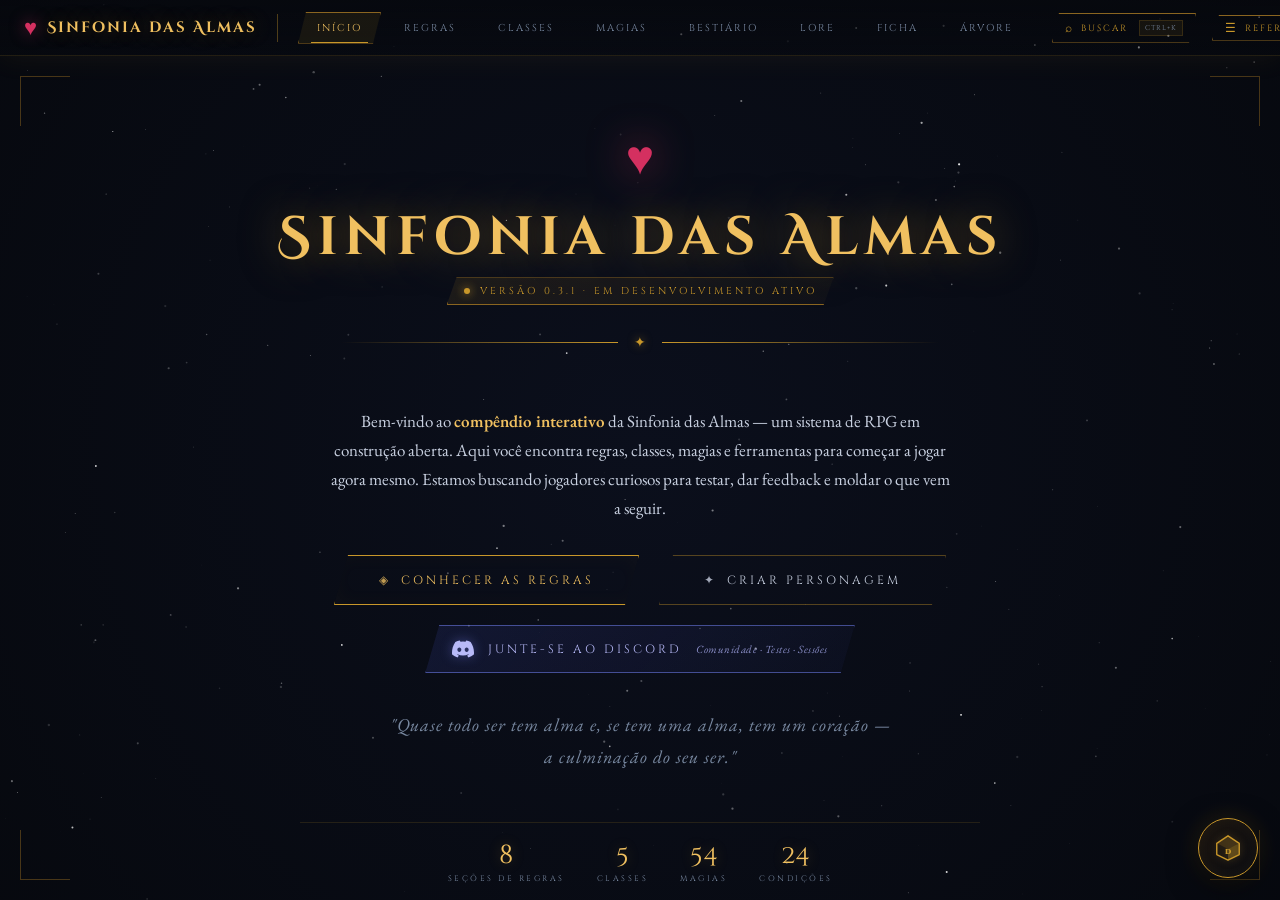
==== index.html @ 62446cbf "Update index.html" ====
<!DOCTYPE html>
<html>
<head>
  <meta charset="utf-8">
  <title>Sinfonia das Almas</title>
  <style>
    * { margin: 0; padding: 0; box-sizing: border-box; }
    body { background: #faf9f5; display: flex; align-items: center; justify-content: center; min-height: 100vh; font-family: -apple-system, BlinkMacSystemFont, sans-serif; }
    #__bundler_loading { position: fixed; bottom: 20px; right: 20px; font: 13px/1.4 -apple-system, BlinkMacSystemFont, sans-serif; color: #666; background: #fff; padding: 8px 14px; border-radius: 8px; box-shadow: 0 1px 4px rgba(0,0,0,0.12); z-index: 10000; }
    #__bundler_thumbnail { position: fixed; inset: 0; width: 100%; height: 100%; display: flex; align-items: center; justify-content: center; background: #faf9f5; z-index: 9999; }
    #__bundler_thumbnail svg { width: 100%; height: 100%; object-fit: contain; }
    #__bundler_placeholder { color: #999; font-size: 14px; }
  </style>
  <noscript>
    <style>#__bundler_loading { display: none; }</style>
    <div style="position:fixed;bottom:12px;left:12px;font:13px/1.4 -apple-system,BlinkMacSystemFont,sans-serif;color:#999;background:rgba(255,255,255,0.9);padding:6px 12px;border-radius:6px;box-shadow:0 1px 4px rgba(0,0,0,0.08);z-index:10000;">
      This page requires JavaScript to display.
    </div>
  </noscript>
</head>
<body>
  <div id="__bundler_thumbnail">
  <svg viewBox="0 0 200 200" xmlns="http://www.w3.org/2000/svg">
    <rect width="200" height="200" fill="#06080d"></rect>
    <circle cx="100" cy="100" r="60" fill="none" stroke="#c8972a" stroke-width="2" opacity="0.4"></circle>
    <text x="100" y="118" text-anchor="middle" font-family="Georgia, serif" font-size="64" fill="#d43060">♥</text>
  </svg>
</div>
  <div id="__bundler_loading">Unpacking...</div>

  <script>
    
document.addEventListener('DOMContentLoaded', async function() {
  const loading = document.getElementById('__bundler_loading');
  function setStatus(msg) { if (loading) loading.textContent = msg; }

  // Error sink persists across replaceWith since it's on window, not the DOM.
  window.addEventListener('error', function(e) {
    var p = document.body || document.documentElement;
    var d = document.getElementById('__bundler_err') || p.appendChild(document.createElement('div'));
    d.id = '__bundler_err';
    d.style.cssText = 'position:fixed;bottom:12px;left:12px;right:12px;font:12px/1.4 ui-monospace,monospace;background:#2a1215;color:#ff8a80;padding:10px 14px;border-radius:8px;border:1px solid #5c2b2e;z-index:99999;white-space:pre-wrap;max-height:40vh;overflow:auto';
    d.textContent = (d.textContent ? d.textContent + String.fromCharCode(10) : '') +
      '[bundle] ' + (e.message || e.type) +
      (e.filename ? ' (' + e.filename.slice(0, 60) + ':' + e.lineno + ')' : '');
  }, true);

  try {
    const manifestEl = document.querySelector('script[type="__bundler/manifest"]');
    const templateEl = document.querySelector('script[type="__bundler/template"]');
    if (!manifestEl || !templateEl) {
      setStatus('Error: missing bundle data');
      console.error('[bundler] Missing script tags — manifestEl:', !!manifestEl, 'templateEl:', !!templateEl);
      return;
    }

    const manifest = JSON.parse(manifestEl.textContent);
    let template = JSON.parse(templateEl.textContent);

    const uuids = Object.keys(manifest);
    setStatus('Unpacking ' + uuids.length + ' assets...');

    const blobUrls = {};
    await Promise.all(uuids.map(async (uuid) => {
      const entry = manifest[uuid];
      try {
        const binaryStr = atob(entry.data);
        const bytes = new Uint8Array(binaryStr.length);
        for (let i = 0; i < binaryStr.length; i++) bytes[i] = binaryStr.charCodeAt(i);

        let finalBytes = bytes;
        if (entry.compressed) {
          if (typeof DecompressionStream !== 'undefined') {
            const ds = new DecompressionStream('gzip');
            const writer = ds.writable.getWriter();
            const reader = ds.readable.getReader();
            writer.write(bytes);
            writer.close();
            const chunks = [];
            let totalLen = 0;
            while (true) {
              const { done, value } = await reader.read();
              if (done) break;
              chunks.push(value);
              totalLen += value.length;
            }
            finalBytes = new Uint8Array(totalLen);
            let offset = 0;
            for (const chunk of chunks) { finalBytes.set(chunk, offset); offset += chunk.length; }
          } else {
            console.warn('DecompressionStream not available, asset ' + uuid + ' may not render');
          }
        }

        blobUrls[uuid] = URL.createObjectURL(new Blob([finalBytes], { type: entry.mime }));
      } catch (err) {
        console.error('Failed to decode asset ' + uuid + ':', err);
        blobUrls[uuid] = URL.createObjectURL(new Blob([], { type: entry.mime }));
      }
    }));

    const extResEl = document.querySelector('script[type="__bundler/ext_resources"]');
    const extResources = extResEl ? JSON.parse(extResEl.textContent) : [];
    const resourceMap = {};
    for (const entry of extResources) {
      if (blobUrls[entry.uuid]) resourceMap[entry.id] = blobUrls[entry.uuid];
    }

    setStatus('Rendering...');
    for (const uuid of uuids) template = template.split(uuid).join(blobUrls[uuid]);

    // Strip integrity + crossorigin — blob URLs from a file:// document inherit
    // a null origin, so crossorigin forces a CORS fetch that SRI then rejects.
    // The manifest bytes are ours; SRI protects against CDN compromise, not this.
    template = template.replace(/\s+integrity="[^"]*"/gi, '').replace(/\s+crossorigin="[^"]*"/gi, '');

    const resourceScript = '<script>window.__resources = ' +
      JSON.stringify(resourceMap).split('</' + 'script>').join('<\\/' + 'script>') +
      ';</' + 'script>';
    // Inject after <head> so the DOCTYPE stays first; prepending the script
    // would push the parser into quirks mode. DOMParser always emits a <head>
    // (synthesizing one if the source HTML omitted it) but may carry
    // attributes through, so match the full opening tag. slice() rather than
    // replace() keeps us clear of $-pattern substitution in resourceScript.
    const headOpen = template.match(/<head[^>]*>/i);
    if (headOpen) {
      const i = headOpen.index + headOpen[0].length;
      template = template.slice(0, i) + resourceScript + template.slice(i);
    }

    // Parse the template and swap the root element. Scripts inserted via
    // DOMParser/replaceWith are inert per spec — re-create each with
    // createElement so they execute, awaiting onload for src scripts to
    // preserve ordering (React before ReactDOM before Babel before text/babel).
    const doc = new DOMParser().parseFromString(template, 'text/html');
    document.documentElement.replaceWith(doc.documentElement);
    const dead = Array.from(document.scripts);
    for (const old of dead) {
      const s = document.createElement('script');
      for (const a of old.attributes) s.setAttribute(a.name, a.value);
      s.textContent = old.textContent;
      // text/babel scripts with a src: fetch and inline. transformScriptTags
      // does XHR against the src, but blob:null/ from a file:// origin is
      // silently dropped. Inlining makes it a plain inline babel script,
      // which transformScriptTags handles unconditionally.
      if ((s.type === 'text/babel' || s.type === 'text/jsx') && s.src) {
        const r = await fetch(s.src);
        s.textContent = await r.text();
        s.removeAttribute('src');
      }
      const p = s.src ? new Promise(function(r) { s.onload = s.onerror = r; }) : null;
      old.replaceWith(s);
      if (p) await p;
    }
    // Babel standalone auto-transforms type=text/babel on DOMContentLoaded,
    // which fired before we swapped the document. Trigger manually if present.
    if (window.Babel && typeof window.Babel.transformScriptTags === 'function') {
      window.Babel.transformScriptTags();
    }
  } catch (err) {
    setStatus('Error unpacking: ' + err.message);
    console.error('Bundle unpack error:', err);
  }
});

  </script>

  <script type="__bundler/manifest">
{"641ad059-ca60-45bd-91e9-2a83baae71eb":{"mime":"application/javascript","compressed":true,"data":"H4sIAAAAAAAACs1a3W8bxxF/118xvaARBYkiKVmq45AEaJJyBFgfkIw8Z3g3JDe+2z3v7tFSigAtihbtW9EPuHmrERhGCvipDQLk0fef6C8pdu+OOpLHI+UqSAFBEpczv9n52Jnd2a3V4Obvf/7/+dmo1QAuj0+Pzk6PO9DrXELn6UnnEm5+8zfootTxtwI8ggsakoz/[base64]/tnyJDkr4Ufw2/lY0a4ZjDZgJ+k67h56ADmyD/ecxbMOJ8ODmT2/gtFeEtMoMs2GZRtuTi+NeWayNJPOcHFPK1tGSDSIt1Ayv0YXsIs571hfu83krj/fnKbLwmSI3a+P9Ut+g1lItOsUo2Ry0z896zdqgnVi3fS48kqnRloajYes8Oc6xdUbMZx56tA7r8emzHOsx1+STq8U6rN3ORY61i5KpANdhPDm+zDGeMKWZy1RQInTJCp+za1W5aLzhHcL7H8B7aH836smfvYJIS/2+GCknSEpLhvceKE8kRsossExCQcBoHPiUAwgYZ1U7uBg3Wrab2msfc+Yy5JqaNe3Zkeagvb1nrJyM1LRcxvtMEuPoiRnWB2ux9q9Ckozm5R6WMDdrVpM1/dCJ38bfk4JQSHgWSS7WdIgpjSaWqnt3WMPzslav5YLSD/llafMnJM7xbch3NL6IaMfsr76MJCYEZi/gshD9HQiQi4FECElhYdlYQD9HOUU/ERNm9mUCFLkR9+LXkokdGApXWGgWRj6mSb1sfWYw6ZTj78AgRjBBX0gTvT1SvnAxJSqBuqBM3qANFxQKpREQRqiZPxZQaUANpPDQw611lH0c/[base64]/rlbvtAcn8TtjWAGVjnSRZ9bVXvthtsubsf7dMHtswuYxpzuJeyggJ6Qljii490KeAa8sEkFKuLRKNOBFhJ60FXjQhhY0dg4gKM1YPYYjwdOk34KAVCDAjdSKZPyMpCQuoMeG8TuXZeyerTjL2O+S0Dqif9cctr++yePfSkK7avtDYnqN+iwKMtUCSdUk+AU6M/XJCCaMXj4WVy2nDnU4ND8FlABNSa6Gq5Zz6MB1y9k7dOAl8/S45Tx46MCYzJmt5Tx0YMh8v+V85D785Fd76IAI0WX6uuXUd/cPHFBaiud0+32tUJbLpGsy9VXL+cQB97rl7NcdkC1nbx6/gL9ZU5NRwfCg/ZTxMdqQeP8DhFJ8GX+nmQ+StJi34RpH4/s2bOOBtaz5k1p2f+/WsvsLqn+AaZebphsNRGaZ+LUkzJYs/oyWyYWB8X8uDhrlgfYBcTYn4H8LtL4akpxGmkQmwBPgEtfy54y0UPjXI8EhFIxr1XIa9Z39OhzUdxp75veDezdq4z6N2hWcMpPSVYjco9W2vNuReMTwEXRNmbBnpG78TrqR/1MeyRJh9rQ8up+j8ridTbtZ0+NkwAqhAM77yVjJ3qXx/kfIASR7lgMQETTqCX/53meviL9RNwB7awHsFwHsWYD9EoCCTdPCOuJCG5MnB1MJe+9/3AYukoMOSNut4CMCBBFpiZCeXREC4xtblhvvf9y9S0j12ZUAD6HjB+t2Wj5k35AXs3LPoERU0DNdpKnO3i/cznumLaqS3ip4pJ32zT9+Dz3SJAPGsaS1Oi9PVbVEszedHzbpwkKD0tc+tRxbGR8dHvwyuzkpzp9rJNW7q+gKaVT8J3SFlFF4b/oZ3Fn99u9LPxn5tNi9ud0v94OQ+Dip/A047z2yrQqIAvDMsYeuzDogiBSCgACZkFBpxK9qZQ2NXK+XpKIJSeTxW8zJYCMubAeIY9bfYIFtnKgViE9ZwFCaYtojZXoicjr37iPYbkBouyJcJPOvoOnseI29VTM9EjJ+i9mpDfOYByZxalKaTAIISZqDRXHfasEHL1Fyp32E/hilMSK3E8+vD/Di16a4bTdmo2rQ3oVLESAoCkJJ0Kgv5p0lkXCX/HQm2Yj4T9mWySRU+hPbttuGMzcKE+W3VuYqkXAvP1nGr2qKlLI9RiHB0gfWfaafdWJyOkH8HZw9vjh+0umdAYIkL/qKSRBw2jO+bQ7aN3/8y4G1eenh8pJGURLLt7k2FTRMXMxJKUqDpTlon8a/O7Mkxsk59xaJuYvXuoJ7LO3lpvfwd3bhHapLXlxXBBFffQfkCu4tbxprIT2RdQMUBbbSfk/Fi3+aqvhQms6yy1LGHqnJLnChAG3LuZy9i/G7lNGjCcEIlWl9BqRNw8i2eJS/C2ENfJog1yjLO6oBeVJwjTOTCUlqW4iHwt4YlN1KBcJ0d7/[base64]/Uy703KOEm2/ewCXjQ8GZyWTKpjJV9tjn5ps38/IWPkz//cK8hJm+phkI73oXw5C41x0z36ukb2S2Pt2YPsLJXsNAa/qC5kVE8voyuamVlc3d3JuZ5DVOwmmfgzzWfDnnR9mjkTybfZqyks1SbSYTzR4PgQgpe0F0+97HmvspU3oXPa+yaWgScfOGmCM0FW5K+3VejJ1yiRxJgZjQeqIy2jlpGzA1vJmNrc+GnjjJyqbrM/f55k4ykcR0qa3XIs4sXEJc2YJWO1VwlZUsHOOjTNWXjHvi5a4drqRjivQzFpCIdCWBXsMet7g78LBeTyyTeHzKvajBc7r2xEu+uQN0qwIbQoV2n9M1tFot2OwrF0PahI8/LvCeayoH4yrz31bm75z8Wg36V6FQBEMhQUs2GpFUG1PdDaddo8Rd6qI0r9LM2KcbX28ZoP8CMawuOmQoAAA="},"1b15c21b-8fe0-41b1-8228-b321bff8edfa":{"mime":"application/javascript","compressed":true,"data":"H4sIAAAAAAAACu097Y4cx3H/+RTlNcPdFXfnvkRZPt6ucDydKAIkj+bRCgKaEXtm+mbbnJkedffs3el0gB0gQAwESH44sWMriAUFMhRAQAIhHzDyy/cmfII8QlLdPd8zu3sU6dCwBYE301NdXV3dVV1VXd27tgbP/+5vX5//r6ytARzeuf/ewf07u/Du7iHs3r23ewjPf/RTeEACCg9p7FNBhdSQ5k1uw0MaCCJHsBcSKakcwT0SMCy4RaViF58JxrHC/3v/Kn1Fit6nYULFNkgWJSGFiIhnPj+Ox0zOgMUhiykkREgqYODy0Ifr4HGfwnWg0iMJHV45SmNPMR7DUaQGcghnVwDYEQy+JYcgqEpFDP3+zSuQvcgrAACOoElIPDpYu7YWjKB/jUTJzf6w9m3HfAtV89PUfApaPv3gjR+8MXCuvzPEBw22I5XgcTC9urGzZh8btZ4OHv/50yfXh09NDeylhtcPzTZiA+aKaX9488r5lddvdPX83L/9cPcQHuze3n/9CMxnjtBSZERoYGaQx2OpIEGJm4DPvTSisXICqvZDio+3Tu/4gz5+HwtdD0fBTjwszebezSs5Mkl1axImcMxinx87D79/d//ww8P9vUd3Du4fwiefwOMnpQozFYUwgad66Hd8NgcPpXvSMy2OjwVJEip6Uw0AsEMk82kNSHEvB6hiUdwbK6ZC2pseppFWETtrPpuXoGNSgY7JvIQL4OpZ1icnIslgIEfAhjCZWpJzNKSMJGTxs6tnDCaTCazDO9AH4ik2p33Yhn7/vAc+UWSsiAiomvREGtLx1TPpMP+80rZGLBMSl3EH4Wky600RXj+e76whSGs9DaX73wq1s0bKBU+Hzg85iwf9/vC84M9aTHJ27axp9uevzfHyeKxorHrA/EZZ0VaNqbLOzx37OUeOHLJlFnU3zypUlSqOZ5T4panUymFdYVUWzzYrDJ5t1tlbmWm2444bcu+Z6bgRyltY0MZ7RGGJL9C0jFKpofzxKYoqSqnD4piK9x/duwsTLW5a+tbW4NHBHkhP8DAEmZzmEmlHa5FKqI6r0QqmMk58FH7d8EcpFaeHNKSe4mI3DAd9JxMOU0dDO0dc7BNvNsA3nAhnuiP45hDf35/TWN1lUtGYikHfC5n3rD+CwbAAzRo38tTa+qD/7T5cN0hR9iRVjgHXhOB/qNZsUY4XMm44hlGP+OAMFE+2bVsOPzqSVD3iCYxh880RuHRG5oyLbejLiHM168N53oIZLvOO/[base64]/lZBqUuaOAvoFuRjGZEwvFwTps7qDc1YMAtZMFPjIy6iNGzhTWmNsDBjl580m0BtWsHtkTDkqVqIUVNuAVdH2cWZDsTQwZQGekXclsnWai5p/[base64]/1Ugj0cuL6A2SlB54WZe+CqGiyglxoFg/[base64]/qgAjSu21f42jIGO2k47WRE1qmW/uhuLFwpkpAtGp2GK4vwnR3SX818B6lOQzrpjcfE82istpH8kB4px7wvcpoNmhprdN0u/gDsJDXI3L6sgllGaphskDRDaY2fdCk7WwTjMswQaCC+KDdM5ZXYYUEX88MAvWyGtE04noZjl4gV5SgHzxVkF7fdsU9VnY3lyIp0MwXx/Od/Ce9SRUVUmCMtwakqdiWI96w3rZUesTAEbDgb4mPmq9n2d9b/pDc1vW8bnBpZc+zXd5o0LJ5e7tjj9WBSZ4d/BXtciDR5Cb3FVqu93bp8b7cu39tY+3qHPCIgaZQIChvrDuwRnwCZk/ji1xx8Uu4moP8qCIM0gvjiqzkNEaA68COgMGceHc+pkMRZYf4qmlxGXyqadM9ZRZMxbsZgUBClMG7R/HV4NDAXaQuEWXFVMYsragZ4B931NufcBIwblazPKnXFevPZR9Op7E0rlaOmudRCv63Sm1bnzlF1hT/KFng7l+rAcxKmtAC2SAvwJjuqqk2PfUf/JVXtfccPpt/41B5dbvSZqnYjsQlW9miktvQ6zMNmVZ951MSU8UlT5hsVX+abz+jYm7EEIf2MVU2+1HvzTXipjZpWZuovvXbLZ9kcwgr1CcS6TMRsSiTThoWYfLOJ4vI4be+c/lIIqX5dOu1S14hqdc6lboFHpm6X6K6g3bwZ56G8hItUrrHAbpfebLGjZPB0mksDu5t3uPf+wcHdD/cO7h48PIRr16Ct/LH0Zlo2ngxxv6//be/t735nk/RbNreaFFQkzOJZwQWztcseFdZ++T6Vx2Of6a2rS4xSrdKCgfIWDxMi6hwkD6NtXCxms8ZQZrK3Kot1zTKDvVfAXmNtd4Vt20WgXGW579otAkfLQwUWpluPLZumtn5ObY6htDy+DG769Iikoaox0CSJnFc2Qop4xzMW++XMAC3NMIH+nIjBeBzw0B/2i72+93bv3H+En0XgksHm+vpo48bG6M3N0bqzecMA4m4QYtW7Mf2QxTPSz/ZV8vi2nAcwZ/T4Fj+Z9NZhHTeM3l7vTXcCwLjBMzrpXT3TjZ33bMlYG76T3rpzIx+uq2ePHcfZFYKcDt4aPjG79R+O2HAyRS8qpnCygZjYGxtb1zfOe3C6Memt9+Bks1q6Oem9vd5bm5o6p9U6J6bOabXOSVanMS47a4Hdl/WY8DCKezLpbbzZA+900ntzvQdi0tvqARr2iFFz/Ly3ZuqUe3Sj3iNBPQUnWGnjzetICdI+6W1t9sAyZ2OrBzOKjuWkt/FWoxHgCfGYOkUubt3olXidU9HSHTkPzBQ7bwyvl7r8D3V0s9HAoT01f2wntr5bjAI+X34UlnOeyiMq/ihZRqJKkrV5YyG/Nxfxuxtrp7wulg4e0z/UEUp4eBrwGBLOYiVRPEZvrsNbN0Ybb+O/[base64]/CcZvrI0QCLpreMZEwIy4LmU98KjH3mIcz5mOCNTZCwogAnfMwZZitTCCNCOzQaHpIgzTG0J8mbmeNRlOnFOiu9L/BXtzJlmPBjyvZgbbfRo95bRmXO26qVJEgmOMaJywMl6de2mroM2ECYeFMed1+VCWW4amkSBP0qmmCWKA3ASu+vyF41Ty+VbjQZGZCYrq495g76SXjS3S82cqMYpZTt4+qgTRHxi4Lqgxq+jat6McY/ml6Yjrh0st2WOv5lg3JGSsS4EpmSLAvzU2YZr12L7e+d9OIFZuChbyTiqiWIEANVFpPtFZovc5dJZibKi5hb0bm1Eb+q6CV4KvnYJpBHt1aNgqLW3/AY2zap/AB88kqjSfzl93yfkxFwFZrnL6kxm06jVytUcEQtrPpxVNFa2HFqMzWlYsfizkXqPjh/[base64]/5Fk5jN8CkcknViQg/FsTi27ALW9XG6jK4iLss46gsfc1xMmJthTo7gqZfnew4R93BbaWiptxseoPG07ZVevWs2kbbpl41rUcJ0kielk5WsmTIC7WJtnFCvHo+lCzFlCsTuDso26Xt6l5o15xfmVsrdyVj6opdqU2M184JRTf53u7tO/YcHsDgtmDRxdeCce3hHLFQCS6Hrx/leOoi0udY32OhogId2zPAAwjb0Cf6jIcJcuSvZqsrf/0IVQGc39SYeEJj6h8mNETlHqchnvapibE5NXt5B91QudQ/l9h4yT0/fLB/927ZO19bA4+HuOrZrsjMOS1w2PIJYFwrpsdwSNXAYC7EXzoGbjh84kgu1GC4qvdvurLQ+bcgq/v++YR7AYe/2a7H0+wUXaVk2qbqu8k/MnOqk378Og4ET2tZMtronT5iCd9ZM88dZiZaQNp9N361wTjp4fytOzhVjx0rWufU1p2TcNLTRxoecR/t7LrH3IGlUl14JCa96a7++2I4cHwQxyEJBOkgpHUr/4V4vHfxlfDS8AX5bFTDN+I0fzEubfSmG7/9zQtV3exNN1+w6lZvutVe9eWNyD4GvkjbeEhtq9dSDkyhEdVqUa1nPNFKWLuK5YkOxAbbcKoZoLq/ZvVhyfKpYbt6Js91ctF5jqLjlASeKEXqLs0qCKpRupxft1LpEdHGLxYnqdJr2aSnAzpFPhQR3mysv1vOoW4fm/[base64]/par4rLtVCAxdMNEN5+53qYwA8QvHf15VVGDion62JDzBCaV+MCchBl4mvhEUW2H3hbMHzSiAG2jMuh/u6JA+8M29s9IHNAq/yvEWaOwPBBaSRoKWglbRFBJL7XSo3XYInI+alDiKH6XH1OxRyQdDB0lWJQxqJM8M7fvaXHX8+pKJo41ip028WvnpJ3IGp1uUreWy1qzxjN6ivfWVHurgwDOM3pq9rn3tVLsY25gSePoiYVHwAmL5aCPbkp/OCw1XelpCxfK0YjG55Ins9j7yKBQ5S/XvDq/r3S5gbbAF1UrW+oljY14Wu5KMUJEkRDr2ZgSs8IXzK1OJ1xN4VvIaXT/kM2lsiZofj/QEQmllYEmUruNXkF7qASLg0H2cdjSQPZllSasVNYoL5W2ga+G+qNhTQ/PyClMwCZow3XoA4YypY535a8DiTtC0kyNzFaC/nBYFc+K0p6RU4fFXpj6VDaIaCP2vBwNU8JoITvLEaOeKvlNA/iiE5/38js4nl49y+aJE9I4ULNzaBRpydvA7T5Nk97ss976+dPy2mgMOffUhhRK8sDTRLvbGyPYHMHWkyIZdWCJs0EIb2RGAeNG2/kcrkzdfD4hWd5Q93iYQQQIEdi4kyV/[base64]/r3kOFZ9mlapmiD7koLyKVrPdPPoGz89KqABNb4XGmtp5U0t4LUFTIexjan2RKWy+ZJuDQ1319By9SK08cb6wBNQzNgxJ20pg62x11dDCEZsGQrEpBjisYPTKKUmtGJLo/rN7xpm9gqxTGzhtX16QplSHz6GB9BBsb60PUrM9/9EX5HroucTUZ7NqtxwHS/qseqqKdnrl7Dm/3uNkfljMVbPzz6pl33i7x3ljxsmdfZ45BYM7imOfGBU9Xz7Kxas3NqDWXbSvJlrPfNdCIKrKANPxsj848/5t/05sNHpGqQd+ien/997qeQDv5UhV/8ZlpkDcaXNQjPYvy8y/40ti/sStt/[base64]/zAVlaPYjRpzYvlQ1keLuLus9d3Qw0jZ0vYqeuybNPjuyl30U0FQYbyMVvdSqVZgKm9lave4Vw66NTfyO3Vu9Gp07tMFCsQqg8vEIOqRAx2SMkGDqkYvBxBK6vzFQqs2slpvPAubZe3XlbnZZa2kS2R6KK5ktAzOYGMb+nf6I9jEv/iwpR/u4DWBj2Otk+PXd4f91v7hozsXP35458Dssg9KcXq4DnfieZ71/BrutNev/sNLo4lg/PI74W5WddGFuCtsQ+d4XnIaenEf9ktMPpfgCUZUKoiEj1Kqc8UVQR9QUYjS2Od6aSRhkEZEgqRiTqNR/u7TORekVJBQoWjs0QgI8BQdSNz2ibUfWU8eb+EK8g6zaQPawZECIEvUfv7zXzXX4ukB7BF18VnIAw6EYSK7j/s41fTinQQZoHkmdS5NSJXuVMGUEdx/sCcB94MUCXjMpNIbewqvwqAR+JjiMOfhnOFs4g7sY2a+JCGBI84AMyDEHB1rnVxPXMGCi8/God4flCzSPOdwj0olaE6CwNR8CSTmygqeU8lTbjDEI4oGXDBazWprg6utaK43xuuwetP/+adP/yJbquqpsG7mDOEUbMuVdT1zXH4/AlfQPHm5I0v2ElQ9/8VPlxL1fhqRmLM8dfZ3QxjOuiWE3eNCcTn+gM3575S0T79YStoeqkWB2eavgDAQlOB1Kh3k/eNPlpJXXnO6CXyXyYTrO2iYBOISdsJfHhN/9ldLqdx1qRBLqVyBjStudGuamWaNTpnszIitJReWuQm7HpXS8KxORb5G6DbsCrFXWR4ERZb7Wr2bWDRqy61SnBR8DoolvOJ+4Eb/feppC8pjxF4whAFIImUaUf3oa8UqL/[base64]/dYfWNqhM9CLpewB++cDvXREI9ENYJYmErMSVxA0UojrU8tLRxmJktO8PROjMdfFJuT3PM1N0DeoxLlF5Ny9WzzuYABmswcSHLxtRzmd0UuZV61xVskNnZVrcEHH8Dzn/wzrKNeOWIRagWtjV60nYzftWb2UF/5XMKcCpcwCQNJIwiIRBMtl6nuJlcaBcx6YXHQm+Kt5Vqw0chSF19JxbzCLjXiTCPj0Yg003+XOoJU0ngRGifjOZu/BKVX2EIVpaftH23+vBq1V+BvUXyl5eZ3p/feQy9BRiRA8fQWivi+uvhSUD4CogSZUykJcFeqi8+wBxJCOqfyJWmcBxe/UYItVsgPUiWoxCuH6Ejf6k/wNj88WfxyaNiXH6U0vPhSLWOLNktTQeDiaykpQYtDx5UWUfJHbfeHre1aX7sPQL12MSyMwt09eLhv42+1br/+Qbe7XNDLx9tCLuilfnvqsR7MM9DLzjb0n//sJ/0RaCdnG/p7XEY85JgpM8KwjLcN/[base64]/b+Bs3Ic1Wej79okTPAbxLJcYy9VTQaEr8Ai5YgME/DnpxwkSai88C5vERUpQIFlGGoU+PC8GjhKFWtTd7oGOcecWSguIi5ilE1GcYo6zM0nYy/6tE5l2cUUiG3vSrzHuKWzLcDFDEQ5/g6BGgGIVUKQlNWFfCbUFiHPbvpdS3M/J2inENCfdKUxK7RTxEmM2Ajkn36X+U6HuPeHYCX4MD4dO4JBC3UxbqFr00VDjCHpHa13cF3lMCkjJlJ5jPZJJiVBrFUCoW80I+22d+WTHcpTFCX4N7THFZYZKgIcmYhCHfWIuiTKVMhQ5rU/1JXnzmMi5B0YhGIGhCFRM4w+f8YyCh0iN1BWDle2pQ9S3cHdAAtRs5Wr/nNvinv2lEwTemqJh31mYbC5Dg6pvWwsZlSz9JQ0nHPteH1Oq3S+9XV6r2hbgcWdJN2h9UKuE5sFsNPoFDFh/xmJlw0G5oNh1MmF3wkKCLLiiaXD5GjVDCrDDhfMYwkpeG+UXUCKRSH6VOjyOPuHTgQG9TBGjhzuzg45TAIJ3d+EhjhldXZ1sHNtwvKdIoqM8CPf3hAx4qivNAB/iMivF4PKMeFXjQ265HI0hwWcCJl+pfONXitExAnRI3V9g50ZxdfAgxnPljc3FKfXzKA45Qgc4cyuPIl8G2hMJsOc/vViLJxVdKuzyJoHMm85B0F4ZmzuSSXx1sQ7DA5w1bf4yxadrOtqo/E7hV+56YpAMqvZZLZqrt5Ubxrp1dYpml233NUPbW/OUt3Xn74145ot73UqKXIVzLqEAVZ++EGunliUYmTBtGZGTfajJXlzjEkyIuB+4RCbwEzqXHQgIUEvwh3DmmEYmRfhXApORm8TNyTVwtvYFei7Q1oa++wkM0Lo9GEJEU/aGY4iaj0+uYy3mX9U/y9KYPxMXXek/wt//Zomnq6XGlXyL7vfEj7ty/8+j1owwp2j9JuNR2JAQhdwneZoYHcPDonU9pon9CElis+BWb/fbhh3lu361Te7wtcz1KyX54hIY8oyBTQeGY9gXF31tUM5ptUSjiwoALIC7+wtr/OZcuHY4QwCQP4o8EUvWIRZSnalBPPNbtjOAGJrOf37yS0cZiliX0469byzJpWX5I+bd5b+Yl+V16RVF2eL8oKeUxFIXGz9Jk/C9DqTof/nsAAA=="},"c5b88925-a863-4ff4-b1dc-68b94b256bc4":{"mime":"application/javascript","compressed":true,"data":"H4sIAAAAAAAACs06227cyJXv+oozncAk4xa7PZPJJpJbA1mj7AiW7cG0s3lQhHE1Wd1dUTWLriqq1VAa8FOSpyCLdRIgyGIfFki+YBEgjzN/oi/YT1icqiJZJJsaexIgKxgwWXXOqXOrc2OPRnD3u9/+//m3NxoBTM+e//[base64]/svp6cnLsxfPp/CLX8DFZRTPhTwlyRLJwOTInWyOcYSBaUX53K2z9CbOC7UMS0CAhOgDCL6gC0lUMKyWWSKyAyQSL/gmX+J5wd0ffu1BGF4tiHmsd1QxO4BgSr/+y9f/LSAlCjrkM3J9ALegCUJKtwuayAVFdmTB6X6AOqFJzFLY1phXdLMWMlXeyW5vGx164pfKBJYpllIIVyxjsKQkZdlCRQ4Sacy4SK5UpcqZr0gANodwFutNTmEymUBQEg4iD2inZu/Rbq3h4Ku/ttadXmexpje6uWUUu0Phf59Gm1q158JDCKAE95XcVDTAtnoajdDlU2bcuVd9Ncj+QrK0pcVZzDRd1bZImra4R9Glqk+QvnG8llorhd/95+87W07nSZyRFW1vGq0ncUpV0t56F6UbiRNBVdBWuq92e3Sl9t3HkSShmUbgRHAhG7u+Ue4xkUqWQvB++7j9dzGOem/jnKpEcAIphWdkwUivhf705z4LqX4LqW+20ApPRQtZKUty99lFNe1iD3lPxZdr+H8rC5ycH0+np1N4AMdPzs7PXp6dTncF/xKsFfUT3rBBb3Q/4UQp2onuCVd+dP/j2250R5Cmxu1t4CrWZMFZRntiemKORF2bJ4vSF8nLU2r3r+k31poWrq4DV40LUdsAd8iMcaYZrR2XtCL8Lqc1imvw9dVf4TNDKyUpbfhn6bZ/+FVj2amQdFzWuquWLH8ieBoSI1YUK84SGo6H8KNxhCfevWleg/fVr69h0tQv6dyVPl362mwkWHqjJVEQrkgmZpKoIVzTjGZCDUHL4nVB1RBSpnIiRZVtMdjgAQbXDy62VlpIUeQKJlDBxFV59MmuxQO4uK0y/YEHYfMjmHjlr5sF2F7Wd9SeWbnGoh3TwoVDal09pt83+rWdCe0QLuKSfTygJUDUFx8bdVjD2Zi+J0BWHsf0O7rct3O7pus5lirfc4f35raOA8L9QbZ2z74gO/389Px8Z1x1O+1i2jetdU2VwKTGOvnsxYvzL09enL/4wiDfbqMLFdukcmmC6XeSH/7oXz4kQclbX2gOlZd7U3bNMhLAJxCY/AhTspAkJQEclCvHMiEZCSLfiVScMJlwo+Gv/taJ8sHdn/62o2zfFdZLGVrUhcJ6MDQhGW+it4cr8c8Fy8JgCEGEjAZRT0qos29O+c7ke0/a9Rir83D1WvLmDGkZAp+T0r2q5N1JypLqQmZoKdzY7vntXX11VBm2HHhoDg2CKJY05ySh4ehn3/vZ90aLYWsxM0sQRBX10QimiZAsWxyAkXZFdLKEI7RF9VyqxC40eEqEpCEGpyG8LrnCCPvB66jkbnzotaKvz8UaJvA61uJcrKk8IYqGkQ9hfMNCIV0bhfrBVTGzwIYLjGSlLnpRrtY+RiVcPxoKVLM1mRgpKvkejcfjLlysNJFa/ZTpZWjAK/iPx2P0lo/HsA/PiF7GK5bVaJxmC70cwsfjaMfpMcsSXqRUtWh+5LNgVdIH+sgHNaroJ3roe9nYdxoX1T598cyOHerAZnUsrqnkZAMTSEVSrGim40RSoukpp/gWYqCxfuhAMYJj7W9mHvtuMWgAZBmVn718dg4TeGU4e5yya5sEJgOFaDOSXKVS5IOjx6OUXR/thlqJlPDBkbuEnW2W5YXel2JdgQA8VjnJmlCJyAZH//tfb3/zeISbHqwhABhTJwNsZAdd8gNgafPd3NGl4CmVk4EZX0mw3ZzLc1jM2PA1tE3u13/5+n+ounvz5wGQQotErHJONZ0MxHxul+YiKdR9QlzN0sHR6fSkKYKnux3qkVQVXCtPgnLl6H7EuRCayrZSjx5fzdKju1/+++MRPri3/7BvGLzpgsiOimvM00xT6aDJTLJ7YVXiIOc0WfaQbfCsWT44OtaEL8UBGBo4S7REHpr3p47vPg1Wj6/Ql6vbMBPpJiZ5TrP0ZMl4Gjovt5nAXqLSm2FS3YHXBZWbKeU00UKGQdzwenuf3MzP+GAv4ndq1/OxnCVP+TdhOsDAssupdlNKO2a0K0khJc30Fxa0saUMOZqemcnk+LCR6CSdS6qWzUlmSd4fcnZzpMhp9jnhVGsaNtKRQXfBNWqdYKNcKa6x/jlTOiZpGgZIMSgjMaorvia8oBiqXGHVkcXGzCyl0okeLqj+lM5JwUtlhGVwV1S/ZCsqCh2GEZZ89gxzccPIpAErpSdkwoWibSm77Eu6EtfUl6BBZQdPjhTWBEuxBgIDVSwWVJlGZwA5ySg/gI9AkiwVK8ipxAKSLoTcwEPQLFdelq0aqdvtYW3Bnt7FoZicHydExyrnTIe2yIsuxlWzZIxpSV8sLiOoHiv3gqqhulhc2nqXaa/[base64]/lu2ppgO4CUaLLP0pvJ4Lu3bDsApTecmhcd27od8fb3XQ3vmki3Y2n05hFXKxha+Ljt5J0G5/umZqh3u/tYDSI9qhKSY/3tevVtIwHvwFTFrIlX18tt3PZrS6SE6CalhOho25sFX5UNUVD5bmnfRn455rzMalKsg/oqSCy960slxRrj8+k1zTRGO5pRGQYJZ8lVMAQbSus2txmicyIVPcs00ozR7orqmKU3Q3g09pr6RKxWTIc7Jk+7D1+JQlGK1cg/ioMiT4mmVjXm+2CblfL/nYDNENABqVrI97MDslxePN8Ydd7RYrHgNAyqKzaEzh3cGY8VxbKjhyGPm7ii7HVIivIIKcQqkYLzs0yLf2N0Hd6C+bR2AEFGiaRKB+7UpnqcH79DZ/3A9NAPyCo/9Jcf22WuG6tHdnWBqzvap+fkmi2IYaDqn+o07/yv+SkXU1YzZl94er1sBO6oEVctgYxc2yybkWu33ign6sHVoxima4YTAE1mdSe6yamYg5tCZVYA+lLY6VHJvPfVpgMZZuQ61mRW+gBQrqj/1fjHhHMsaXEOx5Ir0Etq2C7ZqCYFZOb3l013eYUn7msyuzCRPScLE83d2dvB5avIrymQHyQYmyPLm7atlPFhDC9ylIzwA0gpzSGrbWc/zRNQSyE1pBQb3xDLXDzVJd9od7l36/FgecPPdt2xtF03dXklsFkw3fSTzVnqo9chxMpmcZtf0izdRGQaM1g/[base64]/[base64]/8ZxxTaVtwm5iBUcw7gdWQuowJEOYGbXMYgX7QGJ1D0bV8N1DFgVwDFRdbFNLVmJrT5u9+wx3RTepWGfBEGhtOTQBxSG4vb3HUor1pwhVW4XGuaRIylmjjhpNo1bD7GZ94npHjObDBsZDeFRR6il1XWjfxeRP8m/NIrlBtfs7+9+WFTN9fCdGmu3EtjZXOb27p5/xSzSLNBqVP240RUdSaH+4+O1sf2pq4AATeXeahGmbsEyV86Ra5Hb92HdBRyMof4cJD+GpX9SqpzABj5OrAMtub+FpUAcMhH7wADlPtORP6cbCrqgmT+kmehdbNMaELR6PuRKgijzHWm4wGsB6STPIhAYzlKMpYMWX2VvmCaEJjq9C6mow/BZokuL9n5U8GUdG80jmA3y1YbaxhHMBIikxqx+8j43eWxXbys1Ob3KhKCyFuIK5kKYaN58h/OqWStAC1kxSKPK9dra3P2Od+Gcd7iaOEPjbVmK/z8JsY79KYpGpihVNcQXPVfHPFVSlhPnJLzW0UvQ8KSJLvwK1mz4Kw5ubEc43h7CmAedA0hQI4I9rIZfiZgPXjFhx8XsRzLlYW6qzDUjKN8goto43TGl8TohMbcsSwylRjCp9AGWdAASSQmmxAmOHthqXJEs5VbE94KcVP721FjLphIudpT4vZpwl5XAbjj8/qy3hFq0pztws3R+DHzZ+ecwyphnhbuousoRWnYI5FYhE05N0s9eoQXyKOMzAOmMboWP9Hw7IodU9LgAA"},"bd927ba1-261e-4933-81ac-1f9f71d1c2c2":{"mime":"application/javascript","compressed":true,"data":"H4sIAAAAAAAACuVcW2slSXJ+718RyGCk0pFaUreaHjXzcEaXGWFJrZVkYdidhzhVcY6yqcosZVad1faysPti8IPBmDUDZm1Ws+BGA3qaNbbnceufzC8xEZlVp+pcJPVg7GXcDLS6VJUZFRm374uoef4cvv+nf/jz+e/Z8+cA54cnB29PDvuw1z+H/tFx/xy+//VvYTdF58jxLf/ncnZkfvZzpRPz8/Xdo/75+f45fAo/fQbwy2cAACrZgaVRSdaSsmapJxc1ZrQDS59PXY5NauwOLP1F/PrlxsuNcHWU/iK/2oGl7//5t+FKgaNUaV7hwNjqA8Kwuncqxh6M1chYILDkVKqqb3SsELSBGLPcQEIwwALTKwwLJeTiHVh6C40kUN0BQk7WGa2GKsbqQ/UHAwnCcGqrxDS7JfjohuuwazIDsckGWJAuiH+XKn2F/MPQyqU4rW6dU7HpQVmoVL1HIJdjgq4HGcZXmBgHBCnq6gM6yNEixEYXZMEAjvkyi+oAM0K+ZR0uLCmNifE348AZOyYLKssxLmS1RBXIz1tVZIbfKsgIsbG5sZj2wLT0k1tT0IjAUekAUyUyFcZq1IlZcwQGhib2Gqu+swqBb1BaZWpk3HpQPBaFdTuwdPp2b/8MVqH/+eHR4V5/bz/8Ph/vwNJJdT+mFFZhebv6Cvb4LRKCU5OQXanvo4X3HStXqFi5zExutipWyPvuu9ikVwgv+WJ1z1e9hhp9EWz5K4eaH9IF1aIPVKoKRW5HrJz//LI26NOwGOsQ9v3RLfVqM7s0cfUNOPLqghhzfM+ShrO29RPgKIOcNKYqwYTWl+BXvQd36tsMHa/0BTqW88kbHgVL+mEbnpL7yBfE9nNP2fWSPWypB4UiDgwv/mayWb/MSBfoDfHUaLbmhOBSJQjH1e2Nyti8M/[base64]/[base64]/q/tI85uxO5HpSy8asbp2QmkCUKgiZTGPxO04aXjXdEv1m6iCslakb73a5ybNCT5XFovqW6vMUg9i4woJDR0DDicl6XQN1+Rv1kd1a0k2fSHnL3GiNkRkqxI7tBTTQI6l7KZA/iFBbQATFSujMV3/mY6ifm5VZizfubzKnrSyE0UwQldwgobCSH3gxCj+nVwP6CZHVrrY3KsMqK50itrxDowtVFFKuBKnQ2/zpuw4WBT1C2MTw2JHUdscWlo742U+K11B02G9Vt72POWxwVojhyyu9UlLZYvfGtMxh9UMlWMjF/[base64]/[base64]/YwSa3Thi6I6dwJ8KX/zv37VezYF7bEo9TSub19rQP3LjcHr+PU0qP/df86A+mNyhRVUnZk6ygreNrmxRakZ03nUja6ovovVLJwXAUDsLfvo1dbhyOgRBfTuM61H6D3ILQ3JEgxT1NclcXUVsDaHQolbY0pN7FMDo2tX2Lr+23c5sSVJtUEZYIIjftDDopTGxIB8yGFOsI2cSl57QA8GVjFoRQOk/elZGFiKr3iRhNyQrLIw4sKElys47xnO7Un1rfJpkN/KYY5cVljguONL3dw4hxlYGquEK84uTG/gOazC4cnF/tH+7sXbHxFU93j2iA+gHVj86RxgjKy4Gp3vlraYQa/uI1B6O6aFvT4jV9QS9OBUucKksqnfnMO0tZRJnfuUjc9omNKNcdDPS44trdpje2H0RA6ZTdVXLzF3/X13XaoxwmGWpxhXt2NKFwdoFtnW1VfIZL6qiaKMCnYUtgMU2qx0TfB5EE1ckiZtFmDfGkggDHFgFZcidb63MPZPwqC6Za5NSAKcGAAXGu1DCticZSuq29RwRbIYn1/Y8rokB+flu7ZwHbZglzE1w5cJKQD+OXmMQ5GEiJoVWLzbqTVJdT8S8DEHAdauw6RD7TzeU/hAYqOdSkiK5ijav2Gf4yC3QPm7UmidkVPOE5jYOoOaAEJd4IgyVmlhODkyOegTjOxr5XFlAetjeAq4/R8DtE9Dg7vNQTOfFKzlL2HqaMNDjuJCGd3FiM1PAK4c1OvWSy0Ho5S32IG3Q1+87e7B5lYvQOwtOD1cWeq1FppBolORpvpgGAzvuwJH2gfBWnETADd2cLK3DgdMj8D3f/uPbdA2RVtMF2hveLXUxJKaDGx0q5pudGC9+iLsM0oxMRqfKMxU/f2QPA/sf1TdjizXwAnBSXU3Nq3tm8g4Z/e3w9LFj2vigZ0vzI3SyB58Wd0PTMd6pTBdhybillmDL/ujGkyiD4TrcGosbIci3u1AFG1uNJV1QlD9JqiIUeljUp0bK1HlDNUY23StluA7RxMtbqznwRxcl5helyTeVevjIRtwLnRDEuMZX0rNk/buFKFdBLocKAdfyzSn4mqWlVxR3Qq5qROVmJXHdHJERXVrRyo2T7LPnKwHTBx9fDJK3zBOjRUWnA6jaO0F35WhlhDJJDhp7NTS0NTT/KcNDOZHjflh5/GIEGLopSownZ8lz8iRHaMv/ZNXnWIziuDTmtyb0OTcxfIMEB9CFO2Ryy2NSXtbNKUUOh56ACbvMPZVs9BPAS4ti2t5eg6wKLnBlFW3N7CdvFoJzCcbuQRn5ky9kJbiMicrzbUG7jJZneCj9n+KXDdx7XZuMk/vPRXpHZsx+WDwKoPll9croDRTaQVqCrQGnFONNKVSq3GFNDXgnKAgmynNNQgz0AOyjJ17odIKFIm8zEFpCzWe6YZMvc1n3DPwt2eMPBbCxn0GBL6/6O/kHy0qAy8yPskgCRSmwBRoQpM0fcmxr4BmGDbRmlBs9cpjZeuUDgW7ZewJs606hL1hmJEFZwlMh8aGBB1TqzYw9Uq+TaGmIXRHHcd8cFy5tfm0mg5qSoQpvqhFL3UCzNDYDn/[base64]/qnFnx2RgZnnOzlC8nWjUWCsHAoPqjLj3wa8XxB/NtrvSVN8PPTOrabBacHj7wTtVv2AVfVF+9yLwbR9EFd/u1gT0ltWk6UxA1fcvN5FUYifD+fl1iIkECC4tj7oU+6Ly7qLlAxNDfI2tLr8zpE6kN63n/7bRtdQhzy9MKnULVksRrapjz6s6jT8UXHqxj+0NkW2fVd6OLf15KoYalhg3m5zj/cU09OTM2a85/niY/69DkTBhafkyNSq5oqt/DfED8kApNrtD67toMh86zHrFVKHE+NvqdbCj9tVqqRiLumnIon7AxtbFyFTSx7QZbl46xmF8NooiDSPWdZqsf0/soYrZ9xJG3dH7SxNLIogNj1UhpVG5lcVX0OO+IlnPV9ERRv3u14R63X8evt2e4x3/[base64]/P9HVMZtvkX+KYSkKJ5pazPDTLLglOWlvsKEwwC1DOJx1tIzk/OZSqAFszyyp6UY7Wj+FlLweBw7Kttx69I7A0Jq9IgNoxHVwXKYOuCpCZthuuJHPrxv9WDMYzacdao71yp6ZWKuHKFlam/g4tIKuzCfeJqdV0gI9nXMBb94xcN8I4dAbcZ1TPQDDOzmUsiiEByTtULxJShrArLmE2I2w0S8iWeRQtUfNv+87u0zZ9STmBejMJr+iRizcihJdvmEKaaVdfhJKZBFGncNISK/7ELxQ98yee+hONVlpGSmkPWZmthquciEyliFza2FXKLmwi40RubPd61uSZ9TtlI3ciI1yGo8gRFnMMgna3IutXjmqcOGNgw1xQx7OLPcnkRI4+pgqD6G9A0PN4G0YX5bnO/HTK/ME+bROZbdq9JzAAepdJKm4GRTOAa+o119oWVCKZHgH5cDOf+Xve3MF4ubW9n6lHW98YNZ8GngsbyZAgVmpVX7tCq4Be3TC04Cp2SHvn2+CD3Nin0k6NaS19knbSGF8ZkIGUVNxEn8XFeOiZ2LiJuZkwA/1rZk7nUyx9Otn8P4QGcydvFb1sVxTHmBU+Xxg8CraYFPVTEdzNUkealIeSTGJ+qQ9FXKGTxU1wtb6XFpYBfTuExnRx0WSedFe14XMP68vD5wBok7TAvkUSkRs7DVrU86/bfrMJmg4LuM7waEEZTOi7+pxwOsj8bNGFvTyffnvOA1j9HGwmdKBO507B/BjWFKcKhuODfYWPBre0SQacJeM2dTz1XLfBsDitWtIPkEQQZ6Ya4l9qZIynoaygRHCylhRFmPw6VyqplmMiUMF9FQE/QsoYJ7DZxhvC6meagHPDBoY9VHAZ/MYbXLThzY6nYkyFPPI1KmAzBcKpOGBB2kqI2uO6abKs/FBZKhNyEWo0jkXnj64ooHnL1dtvBlfXppvevhSBvvXJRwb7chAJ3wbtKSNwPmreMy5eKt+jZVTcDY3MreNMV+QoGPym11N/b8Z5t/ePCsmgri6YFywTFNlwXL3b7QygI5DgNQ3k9JtY+p6zOT3bkBsrnR7oA0TgC1nzasD9sHNMdb3a6lpgdR1JztFoNznvPlSp95JB2GJYI7SvkQRf78ub4wtQcdqbGlp43CZDiagqPHkysNFP1k49UGzY7B/NsiKMrfbKRl4flrP5rpGGrJaCxJDqGUPGSbxqO8fweLPrRYr7tWmIlJC7LNRzA8VaKc/94F645VU3IztivKJEzThClSGdOUXo9U61wB8UP1LASn/LTHaccXYKTJcumcVfcMtRB4fqFT1sf4jmNjD8ZoOZOzoNztkyFcJ+PBnNtHJdoEe5OPEMwgVfwuFuimurOx4nfkSnJIqlACMhmPMB/dA7L8yRIMUL56QU7TYjS5kcaFksqzoJSY60e75pjpLxGkI8AaZ64nQ2X8Nw/TMPX48PzicPfw/PjtjxSn7hqdlNU9Y3YBQW3Qulsf4OXkAC8Mf61x7A99PoQN7NVMqJtkZ9H9vowzqwQXoAof9JoPRJ4KG/ZMVt1r5Z3guDOfvqDgb00Ie6wjQ4/sketw8gVs7tQfYUAUvapH3n17RDUz77vVveW8EEXrP9Pf//prEBjhBXblgMEJv/UODyvLEuG2KDr5Al5y1k/INX2dKNqat6bc/Hr25hfdm+ep5aj6mtPpZKp/blKc01ZDrYYkSIcBwFRzhpow4EOTnNImZEqX3EH/a8fSyZZs4qFECO11BoycLGZdgQHpNuerEFvM/E8WxICEhAjmuNCSeFvm8aPoZK+x3fmgnje9vYHVF/P3PAt5KtQQD30i0dHoTqd6Ecueszm/s1QT23KHNtJvVZmZELBfzstnjnWamMb768751OUmsw034o1XM19t/u5fZjLbW6BUiEBlFTeAGQAqBh38GUwp40V1yjEwsmU+Q7Q2MvjsNrOcWbggTQYZZGXJRty1K21Na9YDs/LVD6dJ/rqBB8c5h5aKZ8lcOXjHnBJ3GyayNFmslVzlO8g74Xq5pK4JZFPQTB+AKxL51jNRzqlciPqUxib1/APHSRwQ86HMu9fzvdXfAafNkSXfmJL+mirQ91vHasxjqPJzjAq4aPCzrK79/dlUftrtnx2eH/d/pMnpvLrPBoaLbf+BWzs5nRnnh6t7c24D7pak1f11qZ44AHpQ3f1vZqTwwd6ilPQD0g64sOSfZ/75q19YRQIpnNFt/fJ3hFuPtNHrsfrQcfa8r4tL37BhgmRm3r624V20ymUYUkorZjCpatwOqKzUvDIT79aG/g63NwfcZG+pUYCNfLkwxpTb4epm0cse48h/k15MfzG59RjgDt96ZJSahElt/hp0Oq32A+mAQ2o+PZPckgVktHD0hjUw9UZbcLr/3GO3Jv1sbs9JP7MlBd3Ansi3uJwQEq79fkxtFFJPRFEYLZugw1Z2btPbHbrhXKWkhfoPCXxzzkBEq0YwNuZR08dMblrQ8P8ryIwtzNpY8ZCDl5vRZzN59qjoC8qbrQ3xoWZI8Kh8LwNIp5eBUBb/fv4SwgeyNizmE1t1n8w7SZ479GCbP8y0nGKcGYSZjM3nL8Swc6PchL51cHrZLS2effnm2X8DtkJtwGtDAAA="},"838df255-1855-4b23-91f0-e546216f3175":{"mime":"application/javascript","compressed":true,"data":"H4sIAAAAAAAACs18S28cSZLmvX6FgQtMk6nks0oSi40+ZJGUxIVIsUi1LlOFHcsIz6RXR4Sn3D2yOTVooOcymLktBrvTWGAXaE1huqAGdNI2FtCx4p/UL1l85h6PfJHUo7ErCCQzM9Kf5vb47DPf3qaf//t//f/n/2fb20SXJ2ePnp2dDOhocEmDp6eDS/r59/+NLtTYsqN15bwtfWk5ZbeBL/w/H/XMDD77rS5S89uti18/Pb78L5fHh89Pnp1d0q/obz8j+ofPiIh0ekBro7JIOVeFN26tL2977TN1QGuPFj4ZZ38/uTqgtZ//8M/xnWFmkt+4A2kU//4h/ibyfz9BI7rw1sSH5W117Q9o7ZwtU6rc0PKULSnnFeVlkZo+TU1S/ZkmViXasa1ekSq8KlJlKTG5IVcyDbKcSRdeWR4rvE3GoTUeaeOIDTlVklWpsVt0jKaddl7lTKXXmf6eKeXUOEqy6pVzOjGO1tMHfUr3+5Tu7uDH3gZNMESrnMmmypI3KTvC/+rH6i/KiSgwjYzNOQwsjNu4thM1wbgpVfSyVHl8oHpN8laYjKKJcTrRpmAqDCWcTww+HbLn7Iq31uLC/a6/[base64]/vzZ0VqfCs7lhUmVXetDIhOcI2OrH5lG1RunE+7TVI+NJUXs9VSnnCpXf4bFyieltWz75NS4lD+G7JXtU+kYR0A7djRRDmpna62dwsxwBo9P2uEMxjqTftohXahRpq6N69NUZSaRT0nFQ1f9YHBsXpZ6ynbTqT45zjxGwjZnR5maqtVdn5w9b7s+KbzKVOJN2/WhKa5UokWv9CFUiZpUP1Y/GPLVK68TJkWWE22S6k2hDWXV27FOzBYNiupVpjEc5XyZYvCdb68cz+Hgoh3PIVvtcm5H87R6NdTcpyCc1Y/ch17RuU45DEpRwhOOK5QqynSqLOPJlT2enly2PZ5q53WiXd5ZgoEcHU6j6iK2CRemTzkXelJmsWfsSKHsGMOz2pesHSkyJBJdMCxPhjE0Q/j2I3TFIJg1dPqstOaAHlVvbV5m8s4FlGApo/[base64]//5T+Izo4+xpA8tlzCvtIpY580f6gUHOc0Vd+Lfav+d1E6GmWlL6GzsVulGNKJ8tWfCwxd5SIJzVRaq8PB6rBXY2M1N/vf2du6A30NExMar58n9iXOzq2z8DycWY/EZDAAa4d1S2t9WvtKesJfZ2wtlDqvfdt+x5rfzhmNv107qU0VvnVvDz/DBCbGuVJT14QaR8PqlXgpW9120c5zq3TBqZFmvsDPX+c0sWakncM6ZBBUnqrCl1Zpa0gMoIZDJf4LVsUarws55t7ykLMrs9DNcfMt6ehB6AjO0UjZsFlbdKFYvJ6R0hgzTvqErUpUTjrHvHBGtAtulSm9lfksKq/P6le/638266liEInmeTe1lo8FJ/V//ukjndRD6JpJR/yCNwj5g+Ke1UHkyrGyGkpmvVFoE5NC4/[base64]/nc5UkWjj5PirxTaN9dqXocVmAcPoClVghqkRXwZ7fc2l89UPcLXYcqadhvDaiRHvYbFpeKqpoheYW7eL4EatnSosZGJwYDJF4uNnfcKmlcER6xN7flkqR9Uf6Uh5ZXNdcPTR5vqr3dB2beLmHSk31WzFB7qeZMZho4L/[base64]/08hZdyW5+McNCFlMFV1vWMgRTsobJFdt8cdInhS91sy9hzrGpc0RbQ2Xl1IcjM1EFRmerVxNgAc4MJZJyyw77ZTn0yo6qd2NtFkTouBhzIUdG2u6LGFoswIhtskxJ6/bQNDuDF1+X1Ztc4uxaYBRlcDxCyLREGo9tmc5POTb2RDtfvbUIwcbKjC2P8GdSZmiKxmqpEtVFMKYLrQ2mEL+oDPpUqLFJ8HpiVfUj9DYcCEtWYdOX6J+TYqqc12NePthzaxIgBjTRzmN3UpWW32MxuYDmZznc+ZLFPFVwnAueV2ynJ5e02XgPyoaofdbAOM/BmjaHa4n7kHBRm3y0eY9CjBwUYIxl4Y+MdTxS35V2lXk+b4P+JeMVP9x4sR2A0KCXdKFzPcapF5Orl43x3GTVG8AP821G4f/PZiwYo7h0th9EStGwtCYBXMGLzrlKCpOZ8RIZfcLJb6DXIywp3oQJ4WRevXpZ6oKdxEKZuub3dZNz5aPOmnGTT+Pb9DdU/aNVPO8t/9vHessC6Y7ZMg5wCyU1sA7MLgIPuMHWiH2I1r3e6n4NneZwpyNkC2tcD93bOsLLaMhOIfhVOb0sObVB8j4KAvl10cA8OBEp01fs1O1t2jJTm5l2/jawMOOhyg6iUrZRX8fue71d+jpOhH5Fu/37hC0zrtdbRJrqho40j7EabTOntRu52ywLIbyLD1JSOo/4OFcuD7irsd6Ez9Z3+/[base64]/Rgulml3pdAkEG7s+diNlGbq0emMRPrXjUPJRO5LjnIu6r9B8ogoPM0v13D/H3L3BGARn6CwBZwm8Kjy11/kkja2sHuGhKVRnccKrekjXEy5ShY1sIniniEfsPGPjCunwi/79nGK0I073590RIMK2wPNxGNW1tyqXLX1PmU84y0zpb8RXgZnJ4SN1reFESwoFQwgRdETX1tscQBNR/vz7P230kdWqwd/qNbGoCj4g6vUaKA6g4tkR/[base64]/mw359Z45YHuG0cnRapGysE5kI4uy0Y41DXkOgSMTqFp5ZISiVYE5MiUuoW2L1Xwei5U0snO1W0rS5nKh+JKSNY6bqPkaMuobJrFvpPpnmS6q8QyNfIHncfaXWgPzMyYOYFCP6C1/7S/o/ZH+zMf1klrnEAj51d7PYWi85wFYKKOBcXUseXEQ7MhU8eOcsnHAV0J2kBycZLKzwNMDtA9WGpfvU4KyU4e4bFez/HQ2F6Pqj+6juGeW/Fa6mZFSXYiJCjFY67XfyDpXmcYaA8hhQ5IvUgysctQC6acahvSTLMdhSar153Wat8tpBdj0D0UAR6BcSB2NOIO85IizV0opzNBnxrZE7kmZJ5M2cT/xInORVfl1etUdwWkFRHq2mOLnNdyMaj15AohSPYf7jzcWSYEj8KcvK1eAfgQlI/LGHKlbbLOARzWQlc4t7pI9IQzGpkiGM7UwqlVpKZ1HrTVzbIGZQ7fYKq9AvtEWRsONEAMuB4iVNqRlRz/XWVhYK0Zc3ehhwj/4V5PTBHwP1OSHhfGcoAds6ule/bIDJHKlFaA4NZYMMf5cTaGmpiopHozQgZ0fWTGQHIF5+i3mODGUvl6m+qxuGZPTGHrfiJNSvRcWGdQPxJTJFmpLZnhd0pO5Sq5+HBfSGwRoskZa9uYWl2MshIIO0gkGi654Ozi6CTVvxcSq4JccoFTV1T/Lu5StLl3c3SUvjabgFbn/JzjmI0ctB+1Hs5/3NXDeVkav8Sif12yU+IYi9734g9DbEElkZfwYPBWP75qvZTIZkrKrLXFaaBROWXhw7SPGpfoDKdBklvCxkGaRvBF7ZypLRDa56HIxbhU1nLg9IDlAOB9aHK4NSVEuFCleOe3Gw5TZptDtndgMq12fWZ9jg/1eV5g4pjcDjHt7hBgChylxkkDo0mSKNhxLPsWBBJWQ3QBZ14oH9pJWCHp4D6p3AR8I8ikeASgFuAQuYmRiOMZdfgGs/5TWr8MqV3llJ1CAb+61gFKORfg5Q4r/d6YxnE+UcVVB9AYiIJKGypHn8aImGg3DOKgzdYjrhQoBxwnIVSIf9HrtcwNWsckaLf6w7Y1KafLAt16JPBn1bRNBdQshm7vwT/q9YLytACya13R64WEtQfPykjaVuDhvwR1O1FZnd79dMFbIHcpB25Xx20AXUUXEB/ndB4MtK0JJcitD6GndmOknKpuHg7MlcG8fCCe85xwZFCkKiCpgr1N4LoifWFL52tIjkQGYdIDY4DHYJUGN3CEdLcEtI6rd/AnauH9qMikM4dGV37gGR0Y0kUdlon02bkVaeimRlR+YqwFBcXK+WFR+CTAowlWQdDfLTqF3+Wr1wTT7gB9wXEKei+e/6BRAWMIui/n/a9x7p7qXIc47kg52HDbPYOlZGgxBZETlli9OXDQV5G/gG2Ep0Lr6T79/E//CiJs/L13w1m7gK+D0A9EJNd2fI419oAc4ueBcQsZC/D7qgZjCvo0euOdqdTaote7d7/XA12rRTZqksYngxCPnUeeWQKIjxTCSxiFrlDHfJyZM4+1KHL6stQW0lgCEKg1fTui1heJvic3OuqH4Hd6y99TXvr6EBdch9IRSFTbsLomMAG2CITVXLyGXm+oCj0ugoOccyZ/g8WWS/whKNO0+nMuEBdMPGBccRAwGYcdD0RckogJyoLH8E9Fb2YidTPLcYczIQ7Ppss5y5Yu7/xKSk5WFyVSUjikYV0Fv6uPtzgrBTL/5uff/yk+IaEeIsFXtYmG0T524ZsTEx4AhVh2sHmsDr1udwzhSCds5txCEAcazmcHjZnnM/34sXwmyalCJc1SudlGHjuLMNVuiy7ABxP/Y4su9Vi4lA+DEok8LgQd3sKfh6t4pWz1Vt9F+Xs16QyvOKDdRQAGafIQp7b89cUpzTHPW5q5qBtjay4o5O4BgrN0dw97Csxa1LNTPnhX0gaDCGEVGDXbg8cn2zHdv316cnnQ6d0pvyorcIwwSgsXToh5qU4UOIPprvD80t0d+fVg5ue3K3BppKG4mG0mfH9/4efqVs4ZYTnTc5MyPRsGvL1ub7Gh+ue376dLF/Z0b8meviBF58ed5yLFdaV5O39Bp+K+inWJTx/QWnSB79H6far+EHiw4t+mym6sdg2P36u1lry98Z6GZWExPl+yGCEJmipCYr/wkglaouA6njxOJcgDMVGKswnIQoiK8BJieq/MacqZOHh0frK1fLk7q3JCgZGqZ1flwRr97kPm+sXiXI+Uy0wSULNlRMsuxb5hwinBC0aZnoVDl8+BUxvyqe34v5TMsXEfOI37y6YxUg6xb1gv4freXZbjt8/hzeOLnaHWEtfWaqwS4W7PNzVA1f+hPVpnizqoQtw9UdlD1tcfL84PFtfmmdWSXZnFNzq7fFSKCwGimXBNk9L6iBCB61D9JeLJVy3pJkjAd6UkAk1eZ1KWAjsHt3jMM7hVE7UKU41OI+Q7h27VJ7Bh60rWk52ra5aQtpFaAKZpYDuksY4t+v+/SHQC6/T9L4TjQb/w1oyq1+Uvtuj4+oC+aSiAKkJxZQ7gNJWXEbU036zhy9/A1fHGFtJQDqyvgeAj57v6wXyzNgOozQrR0iV4lpSTmlG0bPaHbXGbnEmE+UIoQBmWMFRJdnbCGU8tpL/N89G9ACsCAAz5zjjtx3DUhJI+yENiNDXfrPXpGxTMgLsuypCO1NT4hTm1ktsOeGiK0oWQzwYmum1qSJDPTXwoHIGDI5Ka0zrQBBfQ6o1OFUr1mnq9Z19dnDweHD0jKF+hUaHqpFPdoXK6jxhbEGYb0wTVqxlPf/[base64]/KAxEQCuqBUEy1VclnYRUmoW6lG0YFciVilzAW+aj2v41BhR+vnx3c6mavZY46+BJEiFkqEpb69veTKmMy9D+toMIzcSHF28K8lHHkl7x/QkEW7As67ULGYQeDicLKKMuMZYBPSPVGZthG9WgLQtEyZuf5j9yfF1CTh/e0moD0IeR4QHAKgg42oOdheISMuAo68nMpA8yscsolqZf+DVE9BdGoH0JS0TlWUsO0ORfSgrgRDOgQVh0aKPadKKkrwFRsz7q5ZmGcj5ENvIjQV8BZqb7YZwqkII8KFgxnUWNDSc2uwQKlUYiSxLCBy2xGfggdr64rP1T03ixw3v+77SK4jiBjQcabCwTgQXUpDC4Rv/ZEk9R6rzPSFTdWn5wF4GtgNrE+g7K3s+yQrXafjpmvhbht6oV0pPZaTDE4PR4wACKALUCPqQnAQh8pKOhGItruhxzOVWND0A8+76fCFTnn7FGJyQJdcjC3HauK4iFPtozYB9xcrZsFG8cZtTkPKcUV/zyF/ETf7obuzgwx3DYTFfRRo5Qc0T4dEHn00CpLWVKau6koUhKMjSLNQxWNPX/705wDGbNGpznhsJYfiSMQ+cAno+DrJSoQQsqyXEOvUeHGGW5vhPhkWem7NuE7qA1E5e0LrM/r4vLTG3YFfuaqc8uyJ1ANEcqBE6MIUD0sUC8ZTdreVVZ49oV18cfend/j1gNYjlWr3p3cb8/Tssye013n44W0Pf955eP+2h6UWcy88/CWt7/70DgZ9b/nD9zsP7+7c9vSD7tO7tz39sPv03m1PC/LzeXz6c3m6j2fxlc+Xf+XL7le+WPJAwKvqJ+4v47K/f8as1wt+WSDr6FAaf1W9GSIjhQyeq94GRsS4DLmPn9417NNej6aaZ/NsDfcBN7uEEDtwy0UISSoYuE8zn8TjOfeuPC+eRWsjNrboi5/ekaL7nWE4GSRPqrduib/5cSm0mlsd3ZuPqHRuGbuxVZUDwLvlJMZzch+Cs7sz9wU80Io7pHHZE1Fi9uSJz8MTn0SdLS/WjwmnO9ABhLy2pDT/xixd1GVBjuawR/Bo9+kevQiQnVkCP65EgxbMyA0NK6qvv/hUl0aIPwWJ6HqFgbQWa0DrZf3gq2e+LpvIKoQZIDWr6MqFUMKEelSWa18ixoYYLZviqK+r5tKBpURoifyTxpyFOyQEU6nJznJPRzu/CLeGILe57Cdk4fJhk2qf2OrtJFJEJAdx8NcTLdScN0VWG0txwVaW6lsjBHeur2dZJV8d56LtgS55jMVa3lMUshXdvL/2X5n4a4fmyqEDg13JbSp1RrsOOWgSsOHA6mpmARBDiRrGPUNtCim54mkgO9R0TMylmUPMurqWcF9fVYUqcMl118KposiK7/[base64]/t958vvF3QfPlNOFxhHQK0FukJF36h1aSJZSro7Qgs5cKMRZ4L+fHGG6NhwjXJeOJY9I5koyRBQnXSeU1V6Yu2/+Ux7bXq8GvXo9+nUOKwBWWbaEn1etMJ4qqf4TDT+vwU0MUObPwWxR2TGrbZ3cp01MLHh2U+ILYNBLblZ475e0RzSdGzd898jjDxSYCVYejWcf88yjb//q3j0TZjp1fAE1E+/BICbG2pug2dZaGvjNjs9XBXV1dYksKJBTcFUGJcb7MOSeWqN2KIRPqh5YSCyei2GIZ0H2CpGVebbaUkK4evIOikxa9NsX7QV/e2NSEtHpiMmPB/Vb793e+2GkD6LMQpoqVj3mAhgYDDa3qumKSJwXHDQgNkmqzh6qx4lE3rYzmzyOfenZoyf4XK4bmYpazj9MZLmBoRvuy5OxlqerTFz9riokCEwXlRhxLhH19Ucgq3KYIRTF+fng79/e/SNrhncg1PRrS4qPlnl/Cfrt+ouZRWj9FmGNFMKQgPjBXoy8UuIJ0yNWbG/C0k/pGltkBDvf3Z9avm0SOWRnB4ne2aCA0yXDdzlhK3kFzxM0ZVslNEgX0enbzQoVRdkfAO/v793dmijrBjUxFTJIr2RKpe26WIXBccxWIv1jEdsxbjVssm7jJm2Ezo/vaSbwgfx/yCzdgkCOLxoCgzw75wX530S7NyCJJ6uoWKfopIVlbw3IkSZJw22JDpNhusskrh3GkorxwdxBf7jzcSVftnBRKhRXq0+YeBZe931AS2xR2s8die4V41Bf71J7iVeN6JLnTbEZT7DzcebCwMjjmQxuvoiwkGYFDL4TptgAEn2CVAunWruw2wJHF/EHb29/j+Y6lzUIltnoLL3U7XFcBwQZNTQ7RrC4Ktl0Ybd1bF9absKa+xgFHs6npvKEi+IrzAHTfpE+fi1N9p70hFZJdtJs+aFYtBSN2LCkzYam0DsvNKnWQq9QKE21mePs7D3b4NvGOYqyaq4hU8TJQ75s9RQYdg3deLtWp/[base64]/kTOEif+KGzeL6cp4bTJCTjF6h592vhzNicq5ClZorLXLT3DXHq3c6XtTLOdUFZOIshq/SC6SabnAo8nKUze3Cg539GWk4i4UZhfHBsWgdleBbTOp7l6rX0cc2LZQ1eydQPZOzoy2KUoZ7GesaQehgGdGNEizZ0NkRfzkz4nPjYqIxZFDTukB92XKGAhYPynhXxtfD2HXwNyP1z4XUYChOcbgbtwyXGa3WWs9xL2s48CiK9ioJFVOz+mI4YzOemoTj/X+CCrmkTjFt0UleSmF6PZeAMOIgNlSCUDE5Nb+M1yzEEh1wUMRozOhD0b+xwjvcBnGDnw7F9GZu8Ps7yb5QcpcEEVaMFgyIAWZTlCtEen71f1ljXuFZ+biR93XHmoJphDyyiXr+JsthVTrnAe7v8Ozhs0KcxDHXvG1Zfy86r/UKd2jBjMfxbdFTLWIRSKGC/zby31wneVP4YwqX1PeXzliRrlQfGSvsEHkjZ0nohLvmvGC+OkYx/VCHtcze1FdqbMfrE1fYEjmXiZX7pnBffWBCCgc9VJt+stTtc2Vxl9Ij8J6kYPivgBjWgrO6VIdNp5AvjcrrhkuNWilo28TtcZY19Xo///O/otH0/Rq96ED+nVbFe4y53F6vE7ZxYUInXk8MqZpQ0dIZl57kZk3KrFC2AV7mOzTxKiTzKbpq1fxi+RVc2+7VJBoUjr+EO9G6urffMQykAgFBSlSVre+ZX5THFi777NtffvZ/AVcoVf3DYwAA"},"39b4581f-2125-4e39-a269-44a3ebc82d96":{"mime":"application/javascript","compressed":true,"data":"H4sIAAAAAAAACt19XW8cSZbdu35FQAvYZKnEL0k9GgrzwCYlDQF9cEW1XnYWRlRmVDE0mRmpiMwamcYCOy8L+MGAYdjwq9VjoKEG9KSZl37c/CfzS+xzb0RkZjGTLFLq7bGBnR0Nqyq/4ub9OPfcE9vb4q//47/+7fzfre1tIU6PXzx5+eL4QBwdnIqDZ88PTsVf//m/i6dW581nq41ITF5mqjL49i9+yb3Lv/UHXaTmD1unJ4+fPTsVvxH/cEuIi1cpnh88PcbNvTo8eOFvb/dffxKHzX95dfjds5er378lxH+6JYQQhczVvrh9JG1qRKrEE7Mwt6ei+o8l/ixtIgt5eyoSbZNM7YvdqXDJmTHZvrj9eGkS2fzQ/MncntKxEumqfXF7VxzQX8VxoRMts9tTYWWxwPF2H+ZiY3fv3ebtqUhrKyttin1x+7hwlSyq5vtC0ckMH2dHnDz2h67kwu2Lf7idygKXd3uOy/xH/ixVLtkXt9+YpPlR4HozfS5FnUsxl4s6O5NiabLmQ6UzUUhRmqKSIjVOpAr/39SiMKIypRGpEU7VIjFFWjefKiWUkEJaq3LlnISRGFHnorTmbfMRh1uqzJzj+5XlEyZWy6q2Ekc1s7eqwjMtKkvHllkii0RtiSey+QHfF5VylcJTl4mylRF588lVOjFi4/jFa3FHPD8+3QyHl+JIzZWTfKSl2fpd8bvir//8vZhMHud49KY90P5kIvhbwpm5VWIy2U13d/AFPED8Nx7gZCLuCCPeyMxY8US/j0/gMD6BAxiAEepdrUuZmq3bt4T4p+mq9XxrrNVzOm7zx0Sn61rQoSne1vaXsqHmA13qkBVhiVUlYQBx+bG+MwNzwuPLak0LUclcFZUSibHWOL2UW+KxS+hrPYNYatd8WqpsCtNIa+mETN/KBL91sLKq+Sh2pw9y+lUKA6qs3BKHMpW8kFaxXUebmUxeqXmm3hs3mQQjweK9OBo2jbnMzuSgZXzTNQx+KmQafcOIRjFiBK/[base64]/qc+XEkSyaHyTep68Vv06kXc/2DujtFWfGXmF+daUzXTUfLOxd3M7q80Fry2Wh58pV3i+8qyVCSEa3Oc/qqqbbFBuVzGVxRo+3MsmZdNsZPrGFdJsCb2MptZU5TFJaUapM0lXT3ZEjKk0K15XPdEEW6YRiD9T8VJBtG5tLkdW5LoyT4qzOZdF81qkSefMx1cFBIabSVWT1efSdmn7GJxOulkuFg1up6Zv3crGx926TbPgQgbX/zMWS/TCuLzdLZYV0/gHAduix/DoXG9+82/TXgFOnaqlEqWwuC5XgN/zFeznOSB71UWt2uE2YbSkX9A8nte2EafwEy01vbYWPFF/UiBE+x9U/bz4sdCK/Xvi7aIL+rlec347IdVFXxrX29+By8+vb3XetaytVUlmZtYYmXG0Xii0jLvWFpOZNu2C1kxYrHm6C3F5uls2PcHph7dR+8F/PZaHLOpNYk5A2OY2M3HknM7OaF6w0tqLsyqpEl5pCb6pcZWWRyNTw15/W0qbS8tcqDZ+jK0VGkJvkTOMiZspWkr9+hHt+Ky35V9X8xInw3EqXmO3S0D3gUhFwXWV180PzF+XgYQvcXarcXFklZCXf1cpN+a+y0kuJ0xZO5GQVJnyUIKdYSJFLjSRUPBC/X4x5tuZ7vEPisausKVLj1jWtG+TmJ8o5IzOxkRhbmrvyLv33F0VZvOwUX7tHHPR4Op/VmmxGwuP0foB1bHNyxExVKLvQUrjmz+SmdOGq5sNSZULFPKnO/YqIUqaWnjuHzxiNO1nXVaGUgyacYYbkjK5RhQA7xyWoYmmyyrB34oRvZmWFnEBuidP4ZRf8GSV7pmYrYH+eXhL/poNxPFXildSXB3Gceq50pZGRVMrCoK4wt/+bBh6eyVw68UbZ9OcMqGsZ3Q3Lw5sZXi4yOZNWpdKFOkks8RTaPKw1sqssLKT4N7CvrbAEyuXKygzX46jeYH8KbziZOLWoi3TolJNJSMXERrTzzSmlBcGUusWg0ItaZvgNiogjyV7wucYta5ffpCJ4Jl0ixXNVVLTma5lQkSCdRk31xRXh9XxV6ZpP72pfEKRqVs/ngwYz10US0AVb0rtS4sEHnxSOIwE2cG0YKnbxOFNDddwbQBKpWi3jxHNvcFfUc0OFXLybS5dNHGTNx1yk2jk4mHpWWanFbnq/73/ClZbKwjtJsfHE2EpXdaqmIhSh8GX+RjZbfzbXBUx6OJsfuClXJ/AI7W3JUhXSCdN9ReipjtjciVWu0qle6Cq4orUM77WVhcvr6pr+y6exa5QDV6RjU3G7svW7Wq0Y3Wv6Y+t7clUY28u28OpT5gQ0C/5A08NX8PnG7Xdsh/4inCqcsVpmk4nQhZmrwmk4iblsPrlEuqlY4u3jlH0qClNJJ/La6URqNxUmNVa5zXDQNndLyF1NJmIDDihV25xZL1Ump1yeTOFoaqWtjD9/pvNS2m1Xv5UWJSsnf6V6V6siOK57O0n+r5/[base64]/gPMu+DJvk2M02erb8V2O1Oa9EguGnYQ8r7O7ys2sLN7VuvmBwph2FDEjfBKC5deDWi5kZbjuL4VWXjIyZFVanwuDcK1cZhIOjiGowFi9E0LE/wIUJdQY4rU1S/[base64]/vul7KnOpKLErsO3QiPi+Xz8App8Llbpe6WCAcoerhDLUDzO1OH/w+Rww3NpXegLdWDnhKrwYnablQiZGMw+D4XALv7rhp+8p0D/8wH7Otyl4rY7tRqTCMnnl7xJrQKlPqaYX3MJcYXwxLU3Fb0fWsVpkndcbvWS4XhapQSdEzl12Ti2ZCxaRBt4nAMtOJUKNlQvQTp4RBJQzIWo+g4pYyLbnf6QCDiuanrEJEwBXKApn/XJ5734T6dzJ5gwe7UPlkMuQxogtKDdACfzoZlq89eUhTrUrUTIlwVJgDnc11Iq+/JZXJLfEE7+ZkcqRmeLVligzNv1BI7gkNjujZfeAoEZvly31cJMpaRnXbpYzfwkNxqnbhyYwY5KEkIPO5+iXaWb6GiI5yTSPM1YWOJsGb8E2lXBpL4EGmHd7Ya1nXsAn41iStL0Kq5tucTA5ylVo6JHxVa4/9JkRoIsVcGLlyKjvJylRYVaoKdks28wiLWkrnkOIrXmd/lENTuArplBNKPDe2Mu7uG71Eaoxr0nldqLG1fqNTKZ7IbG2A9SZL7ZOfVedzdduotKZSwTfePnnzejDHIQhyqe46fo2pHpCJ5W6fyZvvC0ptCe+xYCAsdYV+4ytePp2rVMvQz0Z6cf+S/DVV6OO9VnlpLIIvutBkK6fdVHY/1O842Mmb1yNP/+9rlUpxioLzq5Trr5RcTTxHMaJ13rD+8x/[base64]/6JphwB2/4DheAlw6nNJ+eUdr5RaFx8+yaTOw/wDU/yOaGqQ65R0mHZdJFktdNLFXy3CefGfzgnNTUOJsItiQ0Cj+byXFlhxMJkpRJYQYuemTWcXcIVbI6sJJLAr5aqDb2pRGJ7jOaa5PTxm/yrxMihKvElQPROOYBetqokEN0t8cpkWKAHoFCNekQAQKYWD0JN71aKerob5ZwStJ6lMRnqkPecicGZyrmiLpZ2MegeRjdQSF+HUCzDV2XK3sHYFCeyyiW+HUoHq2qpna9Qa9/ZOHkj/vqf/zfaCCmiNlXaivtXk8lxkZjCJdxT3TgyaBSlZjPmgKcMD0thHA6UUiD3N8IhWYnmfwXrlBdTsZaN4vMxSsNW3WNbRC+kq6RdCaeeQ4PqBIyFsUL1SFUqwa+fy4Ve28ukeqmLs+tBGUMmOdCNv2npyqHd0QMprXIKJBesceg3BBSzW2T9Ot8ST/H04J5iQlJwa8d7DYniA/bOTX/NZ99H4cENzKr5sagVGkJWpYb4DzEqbTNQ27a2BbmZRNkCb4oUCkFN+rqHMNqNjg+fihYyEqpKtpgHMpmE6OAEs7Goj4A8ExgwtyBSK6dib/qA/3euKpkBV0YEnfveZXJW5zMzFbv8FZnikNsVpYrD5nKM0KrxItivYSsX4A3ixt0U6FrHTJ7jSRVnDHLKyoh588kxkJmH1jNODjOqTErZR4d90snyX8aVZRiKHj/OQtVqaU1ptUKu4aYBjZ6i7q9MERDxKSgOC+mii3HT2IF2hFsYFwvL6OLoPMGGyGrcVOQySz3hAu4iwN/x4vzRfC2N6nEEXJg5Y1E4Ps4UhaF1e9p/m5mHNKuFLdM2qcNipgQ/[base64]/92CPXpNzv6ZPIDewN2wGMHmwk82RM49q/fb9jdy8XGwy9fbrQpk+qyVtQTKxfcmQFFTstFzQwKi87ntVd77UfvL2wN1P+Aa5ClIiBF2uEmRLcBAZsjpMdOBzGeQ9l8Arwz1mrUDmmbf17Ez/o56oXBF7pXGohtPIyEAPbw63Vqhf4CP2Uf11IrqM+HQJedkU+eudqm8muBaijf20csumm6LGWiGVnza0vdYgLKtA0sjE6HuYuq0ap2gkcE2Pr4zwUg2K/x2tNHe9eYPvotureJHx65zAvsXYs92zGSZ8jVuHEjNu6v5w/2rp4dGakmXxtrua+CxFpmePjUaps5nAQUmjgvgrw961xd8z+ZkbjSWywk/PtbxaFl//IxkJ6FPWk7hvf6Teo1Rj3CQU7bLmE/NRidCPKDMpeG8Rsv5wiat3d/tWM4tIYr+XQn8Vp54TMzQ2dVFi5rfkqIXhCLIUmkDqrFfFhemqwu6LBmiriviuQMv8GbBPZ9bfHjwizJE3YW6DivC87R0JKbhw4/0rBUzSStyb9vPixqORXL5kNSI8GTTjlRIaEiYvG8zjFUFiI3vEoHbxQ59XxKEPz9ZbupmKFCDDR4ZCbgucPbg/+iXaVywEVkwWR1o7W2dnNpEyWOQXnBF9d088dMkfn58fOVFffUnAtMK5lLpu1Q9taudRgLtCW8palLPD1wNHEZ/p9ui51wKS2PHgTmkif4ZpXZprWc8h9yubBme45sd0s8Vy5nOLGKMG6u8pk1bvVFhiPQhSvZYn2Z56MGeFG+VmKUiLH3pXbAgh6Jiia0rFpSY5tviLgJIYoAWimVRaT34yJm5pRdxrIu2BRBMy2yoPKuPzoulkhRF/yrC7FvpALPqTV4qjNVJHp9ovulNrRum43wmmtmCWvZ1EmYheG7A1GUwyutSdabqegTDNDW3Owk/zla7VORnCltqcCGv0ZNh2If8dYvNp8pdsQuDtZ0R2oiSU1567E82OgvkljRpbRcFrZdth7A4M0JhlnVVp13XiH/[base64]/cHWhT3VloUD9azFH6JIvrDOeXggOARSBt2IcO0XYR/8SYZ26MLKRFg2tg9oMqffPVmJ7IcFFiHROb1PIP7iLNNTomZKtQckZjA1HltK70kk8INYYoK8SBToAqXqqhhTvBLPiGJ6/2K3QS1WDR4HTgEQ4uZLkDKcjo7qxXIxj6oOY4reQhSI4Gjd8Q113rdqDGA26778q8VHwL4SSQwVGhYQTTwJ5PXpvJMd3FcpNTOoMQR3VtkjKRNwCNnItUWy7zdgqyp8lO4mCDhpSfH75u+1I4BqoApOSQeqcV0f7CI40LnemEc/SYPjZiRcH+ChKEccejgq2b6nMedN4i3gSxXAX14mdQZ0tz9EEPCddBF67xs/oJ+qFv6IrSFpf6+VjPrMzRiVlr/KEAhr4V3E2cGCNOohyAKxJP+8PZXNp/rcXuGrKjbt7w4qdI3Jn9VXszkPUZSrNTnsKswirK1XjCOhuBZNEvC2An9CQwbz6a5UGSWmECW3vFsB1+0PVdF82cQ5S9MxYiNkPLcA6fywH9qZaKNl/LQ1JmM+HR71iMedUEJ5EwOiY+E4mIYyWeb18U80zB6psze6fVs0apntpEjXoyQuSJ5jqz5DI6oP9crxkj6j4wRlryPrzwKjNoVdpKP1a8UhqzI30rucowOsvAPnmbSl0FfOYhdi6N/GRZyBUf/28wk7JHwRTGzJs6wkegB+yAekHp9KUF6DNa431ewiNz7TmJy1KXOE6OeynmxIzZQgBvEj3NC1DZD52JkOuNqSGSK9FrzqXRRAZ7twnQV+idWZJpGkG2ga3U86kGVMVO05083Vivj4A8jl8czT7gFNMLnHKG/EQnkOPIf1rS2r9AwXzecrmRI4xysUxA7DWXKnAVjhL+fdgiZnSHjwMMKyk8DlIs2fYrEEFTyXOHnomg+VTqNnUyUaEyg7+bd024AC3MHHkDn+NcyX0fJidE+reBnuK4zuBHt5stj1QC1pp2KtDRDX5FSzpO6IC8filcFY/0tRCaMThXNklEailKIusEUfwz9qw1M005c2rwcfh/2IKMk1hPPlWUO6xBzdRx4vzIsjKjoqEvpKl+OmFLJcoiQO0KnApx2CRZyVZYyhIc/p7yvVAv5FjIiHhwF970zUBFXpvkj0lVMMYInSKTI1wqAuhFHmmbystj4OOwy5xVz32qhyUGKMPQUqp+rUXPBGNtf/+W/9Q3hcYGBcKJO8nmftd57X6w6ZnHnSm8eo8hxMc9kTpk9zVN4XI8HMYj6qXPqEQQWwSOxh/ncvpKXoAeQ+xu37X2H44EhRvOZY9kGVInECzWrM+PWrZjX0C/5tvlzUburgsD6OUelMoUBHSa7m1j2DZOmREUUCFk41g2J0jGTie8a4r0mxmpUbHImqSF11p3FUHZLvKDRBmuQYLWFlxIGh/YA/jhAXqHc8Av7pvlsK52sW6te6zXf+xVe8zUb3lc+4BGPflWWJjZ4sGK70xIRnm6K/oJvlUirA8N0zClj7rW3hKkZXa+UAUvlIbUhsjROsdY6RmGYShe+aY6atTsV7JrPsD24m4xiW8pOyNX0+AJZgwMY3TyOULt4CwmPl/Ro1qNc23qhXHX5bNSNI/94A/[base64]/[base64]/MUuLqFyq7QljgFzEVseHHmEKWvbme8QToa8h4/LlTJc6VNaCHmawm7bzKFP34dmPDGIC6Rhe8s9C0DFFGAsNf+Bq3CULdtdQ0Onax8rqa2YvYlRPDSdltzZCpFQUNv+CK91vRoI3DI7G7t0kdI2/Ll5MKD3WSmQJ9gSW6Eqm5jF/0N+x2aNCgbfSpvKwxfLVaOOvEGvI6TOiocuPm1NWUNwVLVyzI80fFxoHd7FuSoEklf2EpWpuhpVMsyHtQVrgWHko5cPdgLYJvZty2xhfbi4/jJRA3K6j3oCjMAZgb5RPT+hwGYt3fml0AwGXnIpxK6iKlumhNR3M53zCy7fhrrFd3d9n8OafRTI5aX+ZxOlzBThCaTO7srXxeXCk/c6XBeBgjm9IIHf2l88Q6fgwr3fzJt3xohrbM2Ivc3RVJjflnTCggGjO/mvrNkbq1DdYE2o1sZdQlqGwN/4OsOjlTC3QWxQOxEX5CnmpHbPAvx8q1DrX9lUnOLkdUfiFj9E1hntdAEb6eIdIU1dUhj1jvPP1QW+5BOq596Ll8YfjrsUE2EKLk5rXDIC22oW55+xRcGwhHAmAYcSGpnUcMu3Ffu6vDF9hRXuia2toUOq1cQk1+VErfP8LHUBe/oiP9NxzdgvDrkJGcZNSaVf4OTTerXnpojExIZc33eSkXmJL+4mQpnm7VhT25SKvns3sqZZvw3KAPiKf2MW8P1s3B0jrgBwR3eQeDYzQfyIsByM6VdR6/[base64]/JF7YPuu+ep1fOw045FB763Ext6SSqKmzMWJBZt3gdUPTGYWMOqzcQbO5tnWssPSFTN/VmoVwe8sPyC1wKX3TrKueQfwnUmNM0eV3/sWOUja+wWfFBpHXwIuzPACS9KBUKnqg6Evzb483p8TK0miXkmA/lB0wBRT0entIcdAcHl2354YR9khxWnMVR7hN6ym2rZLxh9ZphRi31HitBnhx7QuL3WcKooc51s9tdz54amUBwVnC2khpdG6xnYQStvmYKhkm1GW7Qt85SRJ/lWdOEvp/KJfQ/INEh39uU8+dWDWNezvgfu6829wO9kBESKvE7jfi9/n2GT4FuQ6eKI1v6wEG21mEKzIIsNxzrmJdR9EK2xVAL5+vo40zUA1tB3/jPgaUuoI7GykrUuyeTaEbLTGIS71DXr5xCmWcxk+VeOzK5pNF5bAGg/be9fqBF1//kY7VoIbukDnp9uJXjcjQR+gV+fuZ+/sRG6C/E++YPQGianwKf6FmQaBmG6KgKibumw4b+9jndMiesIUGKUxSK0EvTSuYpxZW+W/51lD8zKYa3dZ4DO6d4AzPiCXmkX+seqtV5odFuEQCjYI5nhxSJpP+FJ8sm88QT3aqBm/05UylNJuNC4Y4hEOpOIPduZbnSbR/JjmIb2Whaf4FSHUiFcg0O9c1I2IRkhTXmoZ0E3Gtn8+OnsfdWDozVbZsPqNKANIuSXu4o+TUdh32u4lpl2pqJpMYxpufKkvFcxwKbfcXor/+rsCiM7MT52NnBF+4sOy/ggGmUlz5Nl9vVQEtyQxzHccFerEJqU+st46XiCfcJJMcoIoN549jiePoqF9UpSqd9ntKsKJE23ujea5u+tAdzerKJwgZI/VK52gyubO701c/tN0fkrKCJtrTobSaqqT41EfBhiPtnC7XkLr50pWJUw83rQ5XIj+m3e5Ss3WIMZYGMau7q0o3q4MLPsOuK08B9ihPu78U9XMRWKmx9ckmdWaYJjRXFhKsJKcErZy4tR5vSwMNkqEfEg9AG9vr7pCgWeT55OLwSPxG7O6h2gw/TQPlV5wOcoSpw8fk4K7QShefIMy2t6vMWOMXijbp5ZSBr5C990dhiFe2u7eeTtd67+5V3LID5vOQqlocfQEO6TtwNyEErmiP4s56aSBRAbnYR5J+dy/Ci9O4c8bB02Nxd5egIcNA5kUUIO4nxBimaz6LTm+d9xR5+Z3Y9TSqtnZ85L8b9h8Jf+/QylwlI9+V36X4xjPRLBCR4+vRX2NMuqK3u7fziFLI3TuRGgEUy3mpvxFYxPPlr8WIjNqBa3WsTw+evjo4usFWp7Stijhw1NXs9SKJzfxLqeAP7A8R0DRMgY3tD3GiQSUh0StqSDu5sKQMp601eYnacTYseX8dJG1lj8hn9fmAasBp2D/hlK7BrMj/TiYrgqGjzIdOwOyAa6EX0No4DznGKTTaxyGTlvEyhT3LcPPs08ei57fNj4V/4ZAcVKarQnOpQVxPGWqkXF5VhhqwghFhqNENQ0yyuvVoB+/qyE3uiSg36aVbXxjht5RQXna0FZI01M6lvT2I3VZDLFJtToUUs5A8SRbZQm/YdxWR3qQ06BydRxvxIPj2TGNelEArpoBDNhM4DSkGq/ORVXtpiZ/AC3cUVmmtVbvWyML6dKbdGMyuzEIHl+20RqfEUs+EKrQrIcvJxEeFgxlEAY1M6TXB75bqvINYTcMTpb4MM8920/skKhNwScvDdA7jOKmHTNvk5sRv/NPlsXGrDcfizX6wra0qDaWvqaQT0ci71UWiy1ZjwJpAt9sXd+BXpIlTiScoXKUVe2JjL/1mcyruiY179I/7YuN++s1mJzIMyz0ekJQKR+nHUdXw69nGZfvmUe/k16sbWnyRImRn6GVQ8fl9CfiLxcwdJXzoZvVkHCAkW/iJlo5sJN5ppqbifS4AR0lD03sYv+QdbjqmRg841pQ9zT5/puA64gY0QnYEK/G//CxokH18Lxn5jHl6u1mCF5sjMgjtUjsVh81nl9O/HgcJummsaKfiGKk8wC9Td+AGUrzt7hUqVoTiJ5NnBtsaiX/nwXWvdkjWRB3L9xBCETJbxK0pp7TrM4kv0B11mMY5VelkB3i+rMjoUGrnNAEftbXB2uMgSbuwWjOXRcveYnlu18pyanel4b9RhWKixJGhR+7+/zP601rS7lXtIFecfneq1aCk6kuDaqLOoSSqjZ/lxNOpzHuNOFNElpsaNHPOOC6a8YgRTyZLXoBpZ/7e/4nOm/pVIULdXCWkcUJeE6+r8/fvWntt05yoTRryFJVoJ3tymR31jXhJlGmTthgyZAyr5oQP+StBZ4jeMho7x0MhmIPQ0o8guHfpjJCbMcUZXrtOauZKpSvpqwlGSpz/o+UJ9IXf/wq/xfNDhkpehxUMKZc4B2hPI7edYvq5QmAqpFdV7lfXLBXiH2gE+DdD1Z2quSZ8q8S8aY4aS429Pycyk0umLBxkzadlV7voy8qBtTePXl+MENuU4w3xOPLYzvW0Gy3SANt8KDW1iuJNIgmwPCyVGMnCAd4rYQwvy6WP/[base64]/vkoqBcFRAVHCzDcQgG1pGTCpkL8fi9DHhpUi+3Bfmcot1qs7U4unNiBdZlZSyWj0Ujwo7N7HC6vauggLkyZtDFZe90cNnVzeIuEA7k6gwSRs65QMJacoqzz/a3si3XlDdp8vtMtztHZ2ppMg8br77EhaxMrqMw3ZQHCfA8oQDI8qGrsw1CFSQ/ZkTSfMzqjGMlvfYuTpc7nrAkDgTkvUsXC0bag3DM1k8lNLCe1nrdIu0GWMsIOL0rXl1jD1gPtAzs/Ro3GvSyO2YOvj3JWPgdv8LYz8Ud5qaCOv60ArALVntspwooTPmdv3wawjs2iGfQazIMfwSjbSWSeiYbM6G+N75gmj2Eu7XDVzLVuJgxK2SRheBDR9xnx66e1ecdqSebrLxYPFeQqtJjcFERhHlTUCJsPiVkhqRZ5fc2cAFQ0M4/v7wn08ciEi/FZBJByfYdj3UGh7YW9CJeOgWQi9vWYiBthcMa4axBcdQLm9FCPg/iCs+N1bO6SNdNMP7NvXzILjw8cUWeUZkkevO2LQru/[base64]/bdSuYjVCgbOid+uy4y3rD1PKXnkEgARGYK78TTtrwjS348mCuP5sf8JingfHSl/oL8GLIOS1r464iIHW3x0iUw8BQaqkmanlyZn+yLe4VAwD9q9QV5YAnHeEE5oMNy+akwx0Sq3PM3s63OcfiHLePS+qMceqllljzrKuwLY2e6IvkXXF/3YPh1PBTRx/3RwNYnnKxw/I5x4Z1TXeznT7oH8r9t3zqpw+098dtpR+YxKbFiQhMSd87jZZnMuTlmuoflw9Ban/RURyg2eZE3bKqNnIwSNB5jpzlYXo2q+TGPFb7v3BirFxTYNgI9HaOiXu19M0x+Bf1vmobVYVrdtGbDpZpOR/O9Z5RG/UxV9JAk3023Wh9UWFyNb2FT8tTvaeF3W6anyvzPP9HGF911Arjif6ZyWciYxQSmh9+ANrgqescTw5W5Z33RU1bdtDDs3X3c0fEkBNarzE4mz+pzcZKpwrNUw35AXvRckOfBLF6c3poKFX7mxRs9BklkxG/y2CDQXe66b7jtUw41sxqb2Ea1wnjnJDztoWRhSgneXUn53cxkDpE9gXD+pt/rh5gzKtfUG+jsOLs04rek5OeBJt/JtrT3VXjGZV2cSa9/pVm9MFKfabuDkXZnd7MD343+TV8CoL1t+FI/NolL8RRrxIJVgcRnemlVVLQtYSMkgAiAzXRuAHAXmyLdTA2/zbd0/[base64]/z0daxVkLmOnNwg1dFTanArsjEQoGTdUP91XP2F1tZW1CBll2R6e9txNJ6ymmRXmM8/Gqve1ikLRUHAG14gh/sKlSkVnU4FlHU8zh5gJbGG4qBc5Xpd+h5fUwR7vAvej7ujkh5rF5BdwFfFMpK+Q03uHtJBO1CRbDnUGrP6fa+sJH69V+2nPIcXLuTOkwlpifjnNpl03pw3esFwwnc2krOH967uD17f8UM/[base64]/wO/wLf+8dGtW9vb4pReQyCoxlKRIb47vvUHbLb5h63Tw9++fPnsPxy+fPby1an4Db3vPabRPl4kcfvvvtmRD9OH9LL15y72+XO586ud8Hm/xbtPn6cPk4ff7PDnvbC+j0/Vzq92ZuHTNkfnk+Pzhw927vvPw8CQ/xAf/3rnVw+lP3kXx9oPl74TTr3iifb50n6Nz2/906Nb/wdoeY16Tp4AAA=="},"1996fa52-8075-48ea-9494-07c398a2944c":{"mime":"application/javascript","compressed":true,"data":"H4sIAAAAAAAACs1ZS28cNxK+61dUeo10d2am52HHcST1GPILa6wdB7KxOdgOwmlWz3DFITtsthTZGcDHHBeBFznnN+xh7+t/ol+yINnvGUmOscCuYBhNsuqrB4vFYs14DBf/+Pv/[base64]/H4wej0YL9vQjnwH9mNx+uF3zmgf3/jYwL987WY5alhLylKGCmKYuNlUKghKBnIGMoVKkPOJ48vZ0rhkOgQNsSE8KBeNajrKNVE6/47pVeAP/DC0VDrKOUswmIYVMfIcd3CMDMfbSsZoetBnh01L2mc6NAZqJgqsgJ3+a8tV+vH74BX9IqTBKzoIb4zDtr7rxrZ6z2UhjND1y+lruOuC5LHQgRkPYToJYR+mBz0mG4kQt6lnjrqhNPIc+CFM4eefS0lz+HJiRg7iEGbNYA7TyWTSVhG29/yRVASoBM7WTGO98eZvU3/ZrTW7x+x2A4NDJ/4A2GDQk2CCJcqKfBW8Bcpw32kzhFPCC9zvHdih26xNuC120+zy+PtXdHBjHGnMdaDDtsA6Dgexg/[base64]/GC1PlwUWksBCSd5HntUjVKy8IDR5lszzTH22tdMcBx6QBQjI04WyGPvaKGYat9E3rx0+GF+uoRThmf35E+xN4EJ3JzBzZnXlThiiRQl5IpRiiL2jK9qGIDDTPLzpUnakgmdx9709vAmzO4Mp1Pz/+wmTG8PZ1/DLfN5azidepAyzmNPSIEe5FrJE4y9pFAKhb4vuVTV7OiMUb2KvWn0ZT3FmcC/SSZiT8lCUG/8cZpMbw+nX3XEdwXKjCRMn8feJJreuQ50+tW2fdfC3rzVgdX4k4afDJwH57E3m3lgpkZEJCupYm/[base64]/tjwZKT0VIx2nXZlnWW0ANKNBlRhrF325vT231DPpL3jjendz6Rdzrx5nQ6+VTumeGefSL3zMiefbLsiVN9B39nk/6r0fDowz9tjQzfosqlIJy9IdtBYQrp9tF3dfVIybPm9Eu17sYIE1mhQZ9nGHsmq3g7ECxNB6PgxANbrq8kp6hir3kUkELLRK4zjhpjT6bpzqB0EvNisWYdmeZyHS20cEdA7fKyUeBSz62Y0N78KEGmCRwmkqILNPsF//5XOTejtwc3t2bpdGaNKBf+8IaCMQDzgut6iyuv9afdVXypGSW52/8eRrUB86uzQkltS6Q+hJv8OICFQnJC5dmWLc3CTk91Pn8whVJdaS0kPY9IlqGg91eM08CUUOHBXl2apWRh60apox8LVOfPkWOipQr8P7k7zFVmjtheSFeQ2/U2g03r97S4gseStHlKpz+2x+UK1RxZn/Majja5c+7zMqAu5+sG1DbCI6fJ9Qg7VHYrL+ry/Up+G0vb3Peq6LgeoQ6kjtvI4gnJr/R1Wcr4LnLq1oOWyyXHb82uBzJD0W07sPxZhsI+JwXyyIb7E5bryDx2CRN54BsmP2y/8YUp9WKQljOOoRAUUyaQwl34rETct8uOq4/tVCqRhxau1XOww/rplaN+wdYoCx0E9p3UDr0olUmRB6F5u1WPt0315knJIiKUPjxFoY1YFKgCP+EsOfGH4MDazgmdu8vT8IdYU8JzDJ3jt/fniPPAj6rr0w+jVKqHJFkFC3Po5qWpi4+QWTnFbQNl2O4DGABzM+eoI8qw855th2LFU7WjfGqerpRhTe3oorQ+MzVJRZGv5NmxpQocceV81yIrQ1Cq9Q6T3C3nDwEbkzDKFBqyB5gSg9qJt7Tpi7ltt4/jSCu27vTB0qpP1WlI7TQ6bfGV5tqXfRN4ncwTuQvK6GG2+mAnTRPghNLAt3h+z6llHopMcXFfCo22AZR2iWyq6ZH4F+/e+12yOqf0SNv2NByNXzZ7Oze5VGL31m56WaVN1XRSr/PYZf5SuJan2HPZVQ5Tld5t0l1uU5FNyAeuUhmPoUnEpqW9KDTkJywzccC0nwOBnIklR3u4zphegZBN3ygwXRtBidBuzWKHrWCTgp8/E/jAnkwVuVYPR7HUK5spp/D556CipiEa1y1RE4kNez8Om73utFY670Cn+UhIjd6c3nhbyn85eW3ywaZ8E/5QBkG3w1XVDkrnLc3XJAvMVzv3NH3IpSi7Wa5rZWwZTeEu+Be//OrDPvh1vLp2bmIbw76taSnD1qo9hQbIHmyLZIcmKVm2QQw+JIrp0YotVy3Ouu3XY5/2+bg8a7GVPbSu/268TXi+qftQxoOlEhtvfuOtMXJTzllBPY9CqzNpzF20rnzr2Mi0eQK/I1Nm3nxQ4vidfnErSuamDdjADfob3wbpLFhXryU16jd4W3o3TmxkHn6EzItffr1Oqv0dhSzyFnS4Jf+qEK9VqHJXdZCJYGuiEfQKy9ZqJrOtbLCdYzKZVY4+lYx2qGWa5qi/M0267cTSS+8lTqXOo6N7oFiWcXQ/cJDFLtkFr+roUrqh25LaZXbS2pxlMXhZqmuTbOtgMndfBUu6S40ehlWlAahay3/B84UkippbQemk0PtwDMHZCgUIaZ/TTCxDWxDmY1tg5e33z3aJcILntgDu1AgmQDE6wXN7wP2HeUIy9E1Cva52bZLpdtF2+QVZdu3JEmIjWBO1RB1psvyGrNH8cnLFT3KWy2hpmwW+oa6nzK4RhaQ7m9ti0e9WMD2TlWVpTRz7jWmXlVBdo9tFcniwtwnNzH8A+U2W94UeAAA="},"3d57396f-88f0-4ecb-9133-096871ac4f32":{"mime":"font/woff2","compressed":false,"data":"d09GMgABAAAAAB6wABAAAAAAS3gAAB5PAAEAAAAAAAAAAAAAAAAAAAAAAAAAAAAAGjQbkWwcKAZgP1NUQVQuAIQEEQgK5VDTaguCbgABNgIkA4U+BCAFg3wHigUMBxsLQAXcGLqbNminoygToy3B/7cDOmQI3VOAqQ+cXVi5Zz13n96o3ZihMy6nG36pESBnO94op76q0Kg5vwetvflLKAL9R/RWrqhEgCBaWhkOQT7I5bRisCpb1BEP6i998pH6Fy1HSDLLwz/7+2+f82EMgAStDvVxRAXrVCa1SS/EYZRDoe/P/6b15yTQhnMJVSQyzZjY1yqEOiMqsOuwotERa31M/G/dv+y9H2hO/90dBO4SJwl+CSYRglnMCHgyxIN5xSh1XW0GNaHbapTK/223Mqk5FaVmVNjGpW7VT1tsWhlWEd9i4P+1kIN5giq6sHruMSIWIFj+n/5i97xPskaJB02iSWABabxEmxMUBoZ9MbV+us3DEOo7QmfNOjPYBkNY91cB/CcgHdLV2ogMIZELpVKpTxW12xczzKczn87X9UixHfQ5ebEDAMMoh9hpeaK1b5dOusj6koyf9UPgoIPgoKlEMH0oEkwAPHfq2GHYOowd1qXDViLc8e+AQks5a78MAsDEOdM58noC5mWgVlJK47D+/n5ZDahz6VxulsaQYkop4lFfP3e/[base64]/uHnayRJxkvBPLxbtsyrNhgDHu3I0xynw3OPOauG6txssu2w+aKdMO3L3o3uMa6GZ36bFZcVn8fN57w0gbi26gHKaXkIv9BwxOrSu3dFsLKqyy3QY/5D2ionpGDTvTYJOo0WZHAGwqGM8D0blDjFsvGAWqEuzefG6Zvj/auyP3CZZnZfRsY9uDejObRWcqphbnHnZZDO7PPnDRq1QIcPrRjNkOWBSWy/PsYLHX4CVtYvNG6LG+USs31on7Guq/[base64]/1rE7WeG92+kVcAj7Rus+OE6Y1OduIdBv4zoucB4QX+0HDEPhPRMF7Tq0W4oeftd0ICiA5AcyMGQpwIRsUMayMPYbyyHewGpCDkoIKfzof+GEuPDkJ0gYqUix9NJkKlCtXqfleu53B0MwB8yZ/JJfhEKjHJm7CliL8JEChRKTiRHPKEOOYnWaDuxGwV/W8EN+Pv/sHf/pFVsMoDT59+jfKerf1U7eHoU8nIup5SlVp0GTNh3GWmmdDbbrdxR4CfDaXR8ez6xe7lmYZzgurucap3P2Iqo4GhNLAaZybIUYyrgoxlOKqwRfGQ92nqq4c1OJLNGafTXy0cBPE3/CwH/YYO2CtAnRIdw4YcYSm0BqEomJZKaIMlWkTvFmijNDrOmSzZVqviRzpJhHaRGtZXSMVjJbzWSVaF0SzNJrq31+praEwkIqi+kth8BiVAOgBIj9QWwLGp4CzX+AikaAsiMBEl+8k2wRfDCCFlUYaO7xVbzL7QtEgRSwj6zhBInIp8mHPa47IqRQVKExfM3w/iaqq8vjnD0UoC5/OAhaozupdPyQzdfjMWvJS7XBb0hiTnHiJI6e7latW0pFFhhok0PUjRNIeQFBu4gLPshhrRcsAOvrYpdvxnUGBD1QgFSenz/E7ezNMe+S1vqmIj+JEyRpPHJGoh7wdSkv66NysdbhkQH+ELoXdH9I/XTsRcFAQKUlomrNjdykjCSe4vzBx9KX0/[base64]/MB8cigTnZ1mE2vhcRBacKQW6JZ573JHJ/9vvdoqaOvp8gbVcg4+ZVqM6c3KO2AXPHIic6O+WS4ujM4cxrNNIHcuOP4LIptDxNPzFNvTU15rkn8PcNgfTZmclsjp0fNx0ipG2aUBEpI+mSPJXNAhpurISxzETrAvD3YO4FcjJq7UnSVKVNDk6zlxgoSYAV4HZF3O7B6VBXxzhfnc/Z8M9JoPsHjCClQEVlHjxn1HEBm72fTzZi/Ir7csOlTx9oqSdi7E3nGdzkojqakcwfaUjDdyWhWgdZGLLZo3q9rrjFCDnH+vNxgHGeQ++M6E06QFy7sURpNQmfdoS66G0tOlSdPxtf6LjqdBLvOWqmuaHnC4RoZyDntioDpZDQwYGu6JTc6J/I7I2zb5/GAq0/RITvHG8dZYIz9feaInwoSzgdlnplsGgH8GqmGXTrAIX4sXGY6ny25BSyf/XnMUjTOz3yXLexPawmyOlfQdWUWq9Ito9IZbdMobsmv9aunGvqcUIcsFkcl2nKUCFK9QatsaPl0H/krWGn/iuSgkbDUWZsUz1xbE0+2wWIR7Gtc6WA4i3CuiEFPOlqlFV8kopZYmzlnKX9hxF/Y9jy+NEVUVItZqEJQRUo+JmNZNpuqy0DEyb9BQ+kavAF1EGbpfQ2r29qRQwvVRqLSZlLTFRWpoIxKUKSh6QGnixHsqbj+LMb+ZrWaOcwjQWwMmYO2YcyKsqjOSGzaMycntzWh1aNW283nJ9vSVT2kX1x2LbMoa/l4GSjq9Nn0PqZFmraWpXKQLC7uo+sC7MMe7HhpbxhEnj8drUo+pBfFOIe6uX+guhiDsURJsUxXJu4dEfLBULAHSIU3nhxsXMr8SQGsKYWRNunqK6yBhVkNmz5zN9jjyn3qJva4CibbO9JL136sqID8gi9tlBdtHcnX9LAWW26sWG6/b906jJEtpDDb1phhtVKr9YZrens/kL4ZnUA/Q9F17aGSIU+caH/kDamLlIM2PWWAGmDAa6KF3W+Qix3a/K5Be7B1kE0OZkHoWzfY0KR0uCGU1h/1Vz2pKeygI22dDsoK4ADxBE2yh/cjtsLg9oYEYW/2aQB2aMHhLcLXJ6NKrFX0eLHBDF/y/4xVSsUqpeq/DNJgWa1SWEZKB63ouZvo2gI9Y5ZkyQrFIjWz7Bw2DHyRgKsVsRksOlbNaqfPBLoJ5F228ocnndtrgHH2+9w1wjrvKfIz4/1bGKVUbsb66iUxo19JfEA/PTrAbGE1WWe7fLyXd8XX2q618WPkqnuQpS/Mu0WuxiFMZSPLSsictWwaapyslSGdYeK5N98qrj3eaJ8EtcE4bWWpvZGP13K9fqqjeSDeqVgMaOqGetPWehdwJveKzm2QuwN7zzzgA7JYcljHPOU487ZN2Qh91NpFrnqC3FUqdd91EWT7hEhuvO/eC+ixzpk5xPav9QCEm+xsmUeArbdV6gCdjpIY9FoK/Nj39IuoqlfXz7rCjEPQReObygs+U7NZUaDrBAKo4u9MyXF/S/q/pf6/PfCxXDKoZPrVrM+9VAgAfU5C0T34EH1R9/9V41K9AwQigY+CA3uWq6JvXlpfPVOjr9beMN4oKve/byN826li2ZmM/5MfFRBAiE1+Lw2X/dimgR+SRVkXqKmGn77J725u/Ka7O7/[base64]/Lzuxsb83vsja2LtbK15P9dFuJP1ZbqEGXO1GzdqspKfZenZmVDeAZXF9gHvaJIFnGSYEbBJSb5HZm/o1/Rv/a4b/ezyF1kpMCQToCIeKhxJATF1R4IDSg9sS28TentNB3e97Y+RJ+84wS6MyPBhavdCJEhkSI0UJNxwKFtAz9RqKeepyADcaqRTA87hOrrsF7uz2Zo2eWZpuq5S4QRyu2bMegUo0gyxihCwGoLtYk4tnkU3MFnXsy943QugZ89NBqWQ5Y5x/R977R52lP1w7/DW5IK5qwrWZ2QgXF5416Yq8fzkrdPlhDpYneDoHVTrFrMMDuYs83FZRvHZa0x1/rKhR2fZ4L/GZ+bI/c+HW8aTPlDXe/coK6j8HTZBBQi7pHu4nKXEA4Q2bqQGQdgudgS6WwAK8MoTFADfnLVFCaDuwzHdJOCV4Divh7AQWDJH4waqfMUejrkA/8lX8x7Dyyg6xU+acpa50Z1nfPUYFPs1Zm64aeJx/43RO16BUYtOkDjXgqmgJ0D9T/l5/cU/V7q67BFaw/ldmZrV83lveTmwN+j0H94kUjvzvJQh0vDreYYKWXiA9g8Z9Xr6NYH3kSsWOl57Z3fJnXkSk7wdU8CPstYOlhwK1TKhDHKjLa9PwYDYrHQJ5C2QF7N8PWQrwr8rb0ZlypiJLEqtdgFtZ/cdzOVzK6sznOT46cjJdIOO670M6kD95ZbtEneKcJje2+6Kr1Dg9Is0n04z8yD3IOHFIcUGKkilR6ZS9nuPi2YOnxFaBA9LZwykq/dLz9hXWx39tJM0Yo5PN4EwtPD+EBIziThwOGD+qjGkqRUVUV8bJXmlOSURdkxQZGZPVmu7rD8hiVh/Oc5osSfhDwbjyYddDkOPcOQsi/zUA6r4dRVp4w9rrB8uTPOtp3p7Dpv5s0brDuQ15cFK7qdcGr5rmKOYsoPXJw4RUAA1MIfb6b3mncGePtunYVVfScaul8tCRqvVCjfjU/+uCjhl8RFk7MYIBLvIEOQPdyCZqNXsoUMYpggCErN2NQNLS0lV4+pagBwOH3ciPesWk0u5Z4IoG0tGiBfTBKunVmzMU6pu3jWoYvtziEyNerwC/tX9lk7pyT9EmXPiV29HGfiGAEBkPvfjnhR1A+9U1+MwJb7e/HOySROJv5gvtfPBWegvwlndi8s1jMN3Ht0tl/+/[base64]/[base64]/lkG5Sxfy6dNv9ep57UgOGG1+XvJhQrPAOLLi0J1gM1BjlGKPWn4LYLuUUzB5OBmcfDEst8QATTf+bNd4D5/If8dKANdAiVfA+dSCAeBClPBriEOTpzuscltSIoMwcVs7A5UF0Oap6AUct2JV6xtnm4l4y2TafLQq3KjR0M8GLkPeOM+DzFuuHuNz9s7D+hFMKLKHfHevfuJR0/nZImHpb4qBMfrQmhOx1NMBBSA6798EZ/OBzYQppTg4C0gFj3bRe1kxuP9tuLXiEUD5OUp4Y7/qnA4oDHZj0kEuxHhTKlQoR7WDffl7iWrRX87vtzxMRFCX5GiJ/bbamG6XTsxvDA7sk2r1ZKVZhLSJ+CSVKfJNY7Taabm5Go6JWo0oLQzN4cSXgHQa50mMfIMhwNDg3Ra0UnK2WFYPj1G6zPdkxDEaj0Pvos6LdjvFx/nTcBvWO9Y7HpCMpMaJnl77nMNgiAWC62UjWMLxdK2EKS913JFrpjjqIYOQh48tXuteFg1HcppIZ2JMm2ME70OfzGwvjyfRpUYMkIjvJX4SokorDmLliRQCHvPaxMi3CjC39ceiPcICVMYA/c6IzoOXKJ5/XDSx6MAZ2yRU91x3vrDTrzuUlcwgLo3jJsastijiQmGf0BvT3qoLFAgIlzD0johuO9nZ4727itychW5MowMIP09NVQWb2cp+qdHM849aQ0KkBsIhDo/2qVgjgK3r9V3SWjpTh6LqgmfrrvEbcZlfhb+9g9ZRYK7C8tao2hVWNvGEh6qkT14tdaJZeXNeSUNtYWzxLNqZo7vaJ89rmY2Go0iW7nABDpKQB4UneY4wXmtDucg3uk8iLy3IS4z46cXzi17250y1v0Cy7udcY6tz2PpsSH+vD8oy/[base64]/OrmNduryO/fcQ+0pjMuvK0NH1rMtw+o12w3bVjm86dxcZdwI3Ms/r2HMvr+fHvIh2H18/nwpwO5FhrVG0KKytYwnoAJ5dJ32I+pL2OHRnLAqb7lqrFa3HJx8/zKpise3j7Fw2K28n5mTZq6+C8H7OXA57Hoczj33dWXj9pmpnftruqYY+1bodcPrNKtPEfXcfPXKxjlM1IbNu3ynmp0fvV3U2bLv31e8rNDNvKtVyLmaG6Px8DCHBBh/Tewv3by+vv7m8I6/8I/DTUaLonp7Gtu/j0fOxXWwiYVT72bkbXWmmj0fh5QBXwR26XIoz1qQ9G+fik3qR5LNzT+zbPlmYU1GVCdIyj8PsQEMOHhYo1/hJ2lT6eE9B5NG9g4sFojCzUfTrHfUT4VfAENFcQ118B+/xtU40vERtvQtoICAA4AT1sAo4aIcGmAeMBAUOyAurRaHj85jSphFmgh+m0L3tcoMAT2ObnyqD6k26G9FNOg/9Y9KpIgo9WPbe4ijCv6to291IGYAq4x4jB8PVtI4iWQDctN07OqnkaggwixMklI8qPVjesliOBXb9DQ6mEOrAWysgenxDCMCLrAApXGOEop32w4/AbnMA5kGhKQoDO3jraQzy40I4zowgIyGJgBe4oU19H6wtKvE2M8YgNxLjwkCIwe+tRIV4lpmYGtjIMe9BzVN6yK4w5dE7kTCt69QMj8G30x64D3J7H8JhQA2glKT6Wu+eJDnd18BJN6REZOBA9/LlOM3b0LKdHgj+bGVmxd45urtTREpKjlm613IL53obq4/TA6VfsM3bSDvm3Ttyy3vA8TM9aHpvFRWi/[base64]/bgEFMkYWjE2AN+MteCvehrfjHXgn3oVrQO19jr95613P+v7Xkw4nTlyY057ZYxe9RvDnLxTDyAfN7guVySkl3Tt/8zkIk0B2DyC/NwmnGB04A5KtyLTVyduZJlGwyqAURegfFma3jrN2/U1AdOkSmNP4kjD3xJO6gaosnA2ltB+R7kXVwElAOnF/osVY3pkFqj79Zlw1xiQZ2AsSnOvmACeBWJd/UOl+1Lk5sEWC81SuncXSHmX3zjvNgikguch+fPXlP/[base64]/lsraejMXs11clr865vYbaGC9VmguBXvmL9+z4CQdEjsx2X9HkXbxID+Xon5KZv37Ft9P6Q0ZztgeVcHt6CMuvGc7shbgiQYMHP9VeSpL8zhg0B3N99yQ3wYglmdPgWdrdzgEo+gAD/gKw/DoHkQwDxLvlGH5i/00j9CO8FfGblIC9oKFMM6ZEJArqU1cHqeFlgSPqt1XG3TIG+y3bOeYZEMLKxNu0OtomkHXaTBHB9R1cXd8cfO9lor/zwkFwVuIAk77c/AlcE/g+Z9zNL+uYb+BhZmxfElgFkzs1yVQ2juo2Oni3F9t1tl2WPCm0aU6D3DtZe7FA6s+NTxhxtP8E7+mb851Z2/UhAabKb4yvxDu4coWMHGIiDbA36ZljDFqyIQiNt9LM1ALa7IPBcQXc+awDuGmOzYf7WSCtCYaIB20Pgnm4IUFKKZhFakd+25ANqbYDBchzAJXexDkj0qIOP5EoHv95WduBEje/ACyvWc3xB2V7SHy2KoN0CY2DSl2RlV6tajY6PUu28RbsEEtkmKrSpdRId2on5zNRqINasTTWJdFpmKrWaTGTXQCSLXbUxGpRpk8eujX9JzZoIyYhJ25S2T0KN/IGXyCKdhUZiuFQ0lbG2SrMWE7RFy9QY0o9lQjkOtKequkQZ2jSrY1fBsxXGJMlojumQhYITZlerJf76Y5QTq9CskYSFmkE2lXR5NLJIAk4OgXq3q8UGMv92lYBxA4EiGOIA7f2rQELoEAVxgo45IzhCIFTo7HPQEDrCgK4x4e9gYScijpMkF1w8/O6LyJUbdx7J8uRVdN5IgmIS9tBI+BSbLz/+AoorUJBgISUUKkw4UUmJO5yk5KQ9jojUyUSKSuu/AFyUrhgITCxWnHgJGX2JREmSM7saKVLJS2NJUXpKKmqaHshMS0fPUFZGpnIzS2Mpr/Qe+ScyspYpS7acbOXKY2Urv2/[base64]/NV2/q2dcrKLhbv/j4/Dodl75fD17sb8jM6Txwd111/EWlryXXP+EZ3icPpbHM7D95KcU2zyLAhc4CJJlKkvv0gL2l+PEqMa3VrcH+zuf2+U2uD38vzgRdAPKcXuTwKR3C8PSG333NbhVwoRWDUjGMFgQ6zYOiyx4i/5kp/jZ1XKYdY0835U6rf5V7qxYeyTXwcpzQUItA7EswdL/T0A3GGVISsERjcvLu8vteB/o7PoYBEAAAA="},"6edb4a5b-3659-4c52-b945-e64a13260073":{"mime":"font/woff2","compressed":false,"data":"d09GMgABAAAAADcwABAAAAAAhEgAADbPAAEAAAAAAAAAAAAAAAAAAAAAAAAAAAAAGoFiG8UiHHIGYD9TVEFULgCEbBEICoGjXIGDVwuDSgABNgIkA4cOBCAFg3wHhQMMBxtccQXcGGfYOAAe4ncUZgdq2DhAgQyDkQhh4wBCyPPR/7cDbcRQ+E7MaissuM7kRjpsNJWu2Uw382xu7rw7NfRC8dZy+hxz4fg5frCLXexgt9tEeOOin6QFg4BCoT/F9zUf0iOcN3YU96/fNUdo7JMklyBY4/ezew83bZ5IKpJJUJpF9RDxL/cD6ea/u8y7jEnCvISdAIEQIBAIkE0WYSSQgIDI2ApbXIi4Fg4cq4p1zGpbKyquiq1oh61z9fvttot2SxG7VpKTJHlO4ieQ4enlQN/db8GaxSe4DHwIA9lAoTmeGItfb2Z2MSpoNEi3ZEsUDGK0ZnMzXjEd/P3x26w85OQFTkew9dZPxH81MwGmbSrOuUx+J7/gFaPU1ltfEe36j2ta+LnmXv6lKSAOyE5IABJqcna1YzqS03WLtqnWZDi65ZYq4BXRF1d8EU2ttd2h3Q3xzT3B7N4rkPDphE5J1sV9JQE7qed/ajssaA5heAhhsY1NbFearpGxR7v/yGrra6Lixs1jtITn9nrNBAoBB5agNKSzsh2Q1vKxn7wf1iMWjdcBgIq6lKnGM/LKo5FiW16wrSPyoeUjrx+9KPkCC0GqmLUO+XghxJsLEFX/ZRjLpGg64DZFVabqcrimtoCyQyFnPLKbUmnu23sYg7ATsp9wMwRh0IhNaNe3Ux0PxX6t3jsx9CyRNsQfKjXii4gm0dAuUomR+ZHMAI/[base64]/JBKSJzGFBtXrDFEG3WUiUlEiPiHHyZCRQD++tUPXnnuodt+dd1VY84Z8a7D9tppi/VWWWLAbD3aNKlRwQeJuG6CRO4Q+bxbxGTXCIWcV4DiT0xDfhVhIOb70YKc7YC3LDnQ0WvGzC6nGEuO5JtFzObB7cLpj3j6j/jb4LUoJedHQKZcmjiF2ogjBh0UoD3a+4Pt0O58B8QGJN4tYgxejXblku+i2i9DsRAYBhYOPyJiwUIQpMJEk1OIl0BJLU26DAYmFlYuefIV8ClVZopq9Ro0adauUw8K0BvoCrQHWgKNIeEX2YUjuhPi6/zGCPDYrpujj+KOBx576gUUHdr8Fw5t8gBk0OxDnO/SiQdC4CKIFuNh0g91XhpinX0JPU7jbuDpubQk8sgSEEXZU1zfbyDcKI+8l8+MDo29IisX/IHWOkDkwAOi9Jr0ZNohF9nrIOi0RKirbsE4WhdoCYmBYy4JJjX7i0PDBZ0NDFnU++vjs2fFEGl57CUIftI7s05X4iIZCymfOMS9zNk/HWaCqD6NqDRoMLvEijLobDKFMe994g8EMKCgwpaiH6XUtuET81B2KaNAFQnci7PXXFDEwx6dmXo/pRGW2d1tkFhbba9WXhZ65q6kyUp3QSEQBl+SHwuldrw6ok43yddRewsGIanf33sQ5VeYi8WVKljg9/[base64]/ZFKsMSBYS4rxmmlrP3zAfClpOnQDk3sXefd6+dReKaaNHWQMibYSN3waCyWkzLh2fW7KHg39rmzx3HeIlnybQ5vnJ7hLVA2tMS13rnmTRSGEWjNRQCZ1+bfsn2yQkAZo8+0dS3uvtTR5dkiVCnPL16p+OSn5hiYDadBp5B/RVygcoh84ZbV+66wz30abLTDsHYuNGDHkrLM2uOCCjZ54YpNnntkM5YDAUOFwKAYmEhYWFIcQyo8fEpEgqGDBQoUgoCQkwkhJoUKF4ggjRxIjFipOHBIFBVS8eAwJEnApJaNIkSKYmhpdqlQh0mjwpEuHy2BAY2SEMDEjf9FqcuvqyFPU4uWO/AJWS3gKUmoSpjLVHjVqWwey+kQ0aMTSlALNWmHaxGon1JFxOnXz0yPAdAq9os0QYya5WSLMFm4OqT4yc0n0i7IyCausxrcu+TbahG1zEobtIbKX2D7+9hM7wN/B9TvkaN8B38gVWMRT4AQOwuZBFSKNqEYlU+BDJES++3iBwOkkqjicRUekRBZNpnsGYaPB4MxKAomEtx2MrlKo+EFSiHLPkhDQM8diisDpSBKULy2VSEJxiYrhZ8/kL0vA96gw2VJpZUiRLI5GDLXzQjciEOgrr8ftkgO5lSMhtUtFeHC3iIC/g8NuR8rw5FvXEWICGdj8LAXVcxrOuJDn7gJP7olXkWuO0sN0xHvqIe85pLqPAyeTSS83th1bsSZuq2auM5yemaa+EvuzmGzE/CGgP/dVb/dKz51uauqEu6Tuse4luqnn+MCq2NUqIA6NoyKv8nw1Zk0eps6Ze/9egeJD4EAtErgwMULESRAlhVEMi2oadXp4tfdSeYM5+jRaboVmjdWmnrUa0l6bLb12B3sd3lnvVMuErtluIXflZ1BDQkZBRUOHFROAQWTUxVSENDKayNghrUxZsunoGaINR3uxA9iAo0v3I6IPZDM/[base64]/[base64]/PoS/te/SeTqHjgeiCspwvKoBbDmLld3UL0IG4Rgbo3Zq3hWo1BCIfOVMziALyeH3AjPWZx1KqxFnMvbmA0xnQ/7sqEC6QfvqRrt9Ogs/rma4XAhcA8b2jQFsoJKADGsLsW0K3fDV0ISiARAIySMggIEAOKNAWiSTIcbXsT4qML4FGnzfB3CfG3Y96vw+HkMgkuvRJGiglpGHSKGm61JRfCg0L44f5vYkG2lJKt3OUCyNAKk5+lPpLg+NpPnemAMogBf9X//f/f38B/z0Fny6BT8ufNj5tfZr5tOqTnw9LH2ogVMBstwFxFkCczCpwfbM4+vcN2mit95z3oU122mWZC1Z52zpbrLTZGaecNuQSBP6NMH6hFRIbjRHHU7JItYfaYbm3fGKrGzIYvznGyrWiuE8VJd8iE61Rx9uy6LD/[base64]/IGjYOj4GAqBAQqrH4hBtAggLZpECaE4ERfNywYOu9VnzkTapc1NZ4wfpmyKz/93QPPukuK0eAcW8YEoApbDua2MWHSwMabpR2HFC5LhkDGWZDSVISOJakjZgSoplBUUDrD0ZImcy8YExZ/jwQYMQM6OnzmhNluy8yk/aH1IkJQ1oOk42OC567PNEHyat5DmDDuL6dx+hIyUgKct82ND7ShfzRJrO9CE7PmtC4/GCJLOBSJuekuF4pScU55vR+QbFC3XS9r1otG+8MFMmyBZbVGAuxpSCfJe121KGw9W0TEUwmCdjMKmxS6qu3UN6ZhLw1Bx9oiadgkdWdHFa3dmn0ZfC4Txzlo0jSJa5FyKyhG1boAQECVv52MQtURKH/5iZFopX/3Yuuh2bz4ew1XZPVyl1AS4pUEPufHED25IZH4cUYdilL52SFBCAGimPb/WXurlc4cUgk1c9tm3nqBK28zxLz5+i/JE6J4jNBzLLhXiXi2HdlPjxdBInOC8sEN2nDK0R7rmAbYJpgsJJoSbAvgLMynr/n5OlUXMsqIIUUK9Zz68ZQA5eTzIS6EoOJSqHFEA17/dQ5kxAOc3ToNNRFFUJCJQxeiQa9Ge2dDThz0B5d4kKpiy8pLzeGQBIsVrezSj+QkxSxYK5IEiSbgBmmhwBx5dIEp6eTpjwABWVVyFQ0RdDP8oyYQC1CHh7vHsDYW8RGTdQtJdBLZgiq0/JXlPCOqADom++nZYiKilK8DP5t1OGumKDKXIgD5c/ESiB9z+AwdDMD8uQlIvLscCDfvcVCV4YGfIhBQDJEEqAL4WAbGgqh5c10NZm+zd7QTDno+Nz7S74IXusfTgMWjhtLeJ6A33zXn2VZ69utsh4u+zvCgZ6cYATeK3zswpvhwdgaKHM31aPn/fWKZa2mCf53WqTy5EI7u3eh9WWT90RcbPsKgj6YhuKITb8fTt2cAiNr35lGVlBiF+t39owS4YMdR1IvQHQ8WE7BiWC3wbc3SjgR8H/uxUBKYlOPR9MLxjMKaRfD+lv7wzQQ1OVb/6lxfMNVbbcibZ7ZJ1nnmPcszmHoPQvEDvwGYQPqFjK6FWEevubY2mQ1sX3b0NhY2zXjMFlBQA9wBZRVPIauoE7IWFzydCqK64qSmnrMs4LetFDYl7aROX+mQaI6m/[base64]/k+m9zvCFZxnk9hjlW7NrUvp0KdpUbfLdwHh8eRbDveWq/OTwkLjKpF6J93nQ39/efI155yx2MpOrs75PWJYpalDDvi7HMEgQiYEYeWstUcKRiZuRtsybMnErLCvaONekSxKOBLsEsiRzRjvcXiWztGy/gxSbdCGtgjq6/hpqNoJu/[base64]/ejpdNxA0ROVkp3zCI8zS9eco3cGza8x5OmkBppM+Ib/sS3+4Wz12OBFGGGFkAMJX/jWHzFbfWTsux/rjzLD0pwANPOn5n7wkoa3tZ3J9UKGNVNoRBum7PK1dvZZ4AzOtDKNvyZy1ty8M3Vp+3HoXZVP6D+zPXWJGW6vPhfmJEHO/ImOU5c3NhlWABkh8QmewUwSqwIL3ks6l5/XoREcBAXYwfhMjGdZjowxq3CAclFappyPAosErFDNMMcM3XLktcoygSaCF5PO5iRCO+UCEqbYkTEnJm3ReuLfCyHesHPcWJXzcoOFxu4wYDbBXv00+x/lTaJWsImPS0y9RG+P7U0ANBrECAC4uNfRTG1I8bj1bq67FHgCgvr0SjQN6PgSxyC4v1xGlOBJwWURN2IsDD+VESTm/q52DrZSFYAtDOVNo08Hi4t/5jxf7TuuTrKub54/SjKkomst6oOzfhPYiXuY0gGJHb1hdTFnFLtcDqo9JVQAZxh5Fiu7dn2g3q7jG8iCGDIcbnc3o/WSnqPhw/RT6qpXVxiLm9JOaJl8Kumd0hWpmaCWgYTbCXlTS8e8upXE6hcS8sdzdSbRhq9iHteGG429WoX3e4T9mqGwOnrzqaF4H6B5RPTiU+okr9s373Z5lPDAt2HsS0yj8TNQGjz7HpdkXM2/PGw9AaOGoz7Q4gB4PfsweS6VGlKKJD1hEEgHeZn8+ghCwWMTqO7r81OWBMDm17hIzTMI8+YqhX6cfMdyBeyuBSGGaFWlKSbrae5KDkrsCFgFYL/1yPEaEgOg7nyTjCumXzuf8K/ZO802LtfC39QSzW603tVds/ipL4E7bSrDXjLc503VNy5NggGmKoaZhnv2ePefLsfyfClOoNRZ+V0+5UjQ30orz7AwvXKrR0nZpvc6oKWNGflq2PB6kEF4k7GijnaZJ8VHgz5NZ1EqhI2gbZkx1CENXnYjX2djiYGCScFj11MdFJDsv6dqCDNI469OHxdjObPcsGU3/bvJ9HS8wZcOcl0S7bnZy4GEl2qHJNyS4u723U2eMH6b5+xjRKtM82EIcwk5hvw2nMXOhL6fE6MK1pbqqNHkPBHePv6p5iJkl3jTyZwMKDvj7C6zpOUsn10ctu7uv9cVqYy056oaKzYONs/[base64]//R4LTaCZzNDMf1K4QR6sh1XcrmmmVJejzymGVB37MZ8GBfRU/WbLE1zDJmwe7GRQW29Zx1iZVdNK3B2sr9GRfpDidChzmr02HC1LxHf1wcx4yrDtV9vorVYDxGR9VLgtd/vdlnQydMOL5j0/QvFmIB0EV23D07Bjp3fYG91c7jRMs1nE2zvqb+cG/LgFAQGU1LX1fLK1k0Hr7HjBoyM218tn+zgrI2Nuqrw7lZn6Rmi1nlpz5eIYd2TUZ1ry6Gss5SiCfB8y+am4c0RlJNfvP9ddVyp7TaepPPToIhhf/FSQ4HT241RmfEpZEp8TvWr+fMXyY97O9VXmWScR/sZqXtjVp0CNBbUT3+j8dVCgdNupudUktSwpMoTfsRjFsljnoUaE1jX0LMSWFa0IeQUx8+bAOOTD4cI8kjrA/XZ0thDV36SJWJKfYr1At4Ct4byk/[base64]/rErvJfK5lUlwXyWTQnxLFpdoAoP9FXeqJM6jqM2YSpxqx3CXB/UTUHpVGG3ErY3EL7ZYuWhIsNVG8874kZSIJTblEbxWJysjXH6TPti/VvV1xHzz8AtHQ7HvEj76EfFJyV+WgpvBc3lbMYK/OrdXIKQueWaaPIDi/9GJupOzW3VVCCv4/pg/tNPlJkVF5galR5GzaDy2IljtnxDHr+JnrHYlEEUtGJMstvpYkQWKclqaCrF1ZiJ1BMg/anpvLEuKdxUDcefanoZc2HodVbpzExfBwHDMTMnzj9dPNf/do3wrX/xS760AihIWo/LnwWLAY64M9wTHAd/a3BnB8YQZKGUCMiJ0KI31yCLYEBWwSCZQGBy2CTYQ7G5eD4xzjQICDl5amuUf0qxJ2ehQEGwk9QV6CEJ/lfFvFF7m/[base64]/MuLi319Rda1tfUWIb63G4kpze5oBevhVVnmncWl25vbCzdttPbfJsFsXpdLBT35VlWV1bqq5ubVwQKozEeiOBdnxMHFgSasAgwYcYZLWpCXdzS/Faxd3tjo3fbW97mWyyI1UkKzUXF11cRxkwKgmfHz4xs1zaYXVbiJcF1N9/a3ADNrr1ZKQbp1t/KD1h38uTf83G+P78fNSlCZsRHvtHQryGT3BPuVjnB/1olcWPnSf5ESDpyOSq9Q9epjIn3TM3NaItyNsKu0tLhqVNLd9epNqV6eRbiQ8EK7GuTq15u8Mx15wzV1NgM5xa6IS5fmBN1Go4pkrj4GM5Jht1a8c08u88LicNEksQmpPXhc/LO8TyE2b1V/j4ZA3TSacMs0GVppj/4aIfq4edoHrC6bltp+dG5JQfdW7YKX6WYIKufnojCGHYiL/YUaiUe67L+wC7tD8o17n6Kx+KGg3tJIFfrtXa1Xg5eX4xPwfctpWLk0KXqZxdYQhz7/JQJtmtb9IQGJu7zSfBY+b44vhqnGf6Kh2f/ReCPNWJbK45wIGgwMwFBUW4Tl4NlaohBPD19lbpsXDJN1BBUb2wtGnepyyObdf1+uYOBwAV8mpWmycQ4vFIuisKcq6ZmeoupieqX48aBjwQkBcTbRwrhA+7Okc8/CWvjXUl0G3jZdmm6CbCxoTk48CFAhZFyZrlzUCwsEPgIHB5v3lVaujvERjU3fdy58VRRn9sylNOjijxouHmmVfpz3WF7+dG5ttPGg1th33jzjlJfJEZqb3PTx0GKu9ouDpV8ufDg1RX/uu7Zl2I4g4v1+P9SBBcvPGhGLVcrqO4NQrPHD42OnXRtkwim/WglviWEbolIUhig2bXHbbn/lSU9+ASkgwzwCUiCzOPbUPPvSjB6ZoFukiKxWBsfbj3u8M+nuHEQGoYTrsYoOWAyu3U94HKxClhd4tgwEjopZB/ICzORAiJHRwrCdPIyOgToe9H5N4ffgzJdCwwl8XHFGfFh1l12f9fcYO050qVcxGT6VYKNrM38I7n+FeHNsaemD4gW0nrj7idXWbyqnuC1jKKIG/UpU1NaYqKfNu101OCcFi6ay4rKh8gNo2dWKqwB3EBTnDLO61QrqTNfwN7FQz+mtL8IwVPjDUF3fw7fY0paz5fdC8Lhaf7go0kPQbmi0ZDfcXynDJCLgZNLN/gzGf4CrjHqo85WTKlXJ6QaTfECtHbsxINswl1TX+yvw64kJSi7ajFDuMMUdbzKZdGGZEnPH38gNoTEROe6lCcwP6cfFI2c0p/SkwgjYQgsGOQFhLaRTHE+7E2Zp0E6C3+w/9xF6ucF8AYLFOsW+/nNwOHkmRFr8tTJ2mxjtSa1znw54bLL0DVDX+CerTN1uT4iaUmib0XABfwaDlxoV6DakZ9Cpw4K01gpl4p+rRFU0M1Yv5a9Xtj6YN6RJ4JR4pmLgn96AYUwOHy4P4esEwWnPNyWy3do+e+IYe1aOsbzfdbX/4XTb+mjppPFpwth3TANY1QdqeDr57wlxPDLONBBXLbzQd4xpxr8+D299czo6fzTp0s7V86uYgEL8Bc4W+qeuBrf9HmO7i1LAWmiUMLGf8WBCX77flz69pFiVbXMyUMnjFI2bvymRHxNvxBnS4zUn1e2FLKBCTgMnb7UMvzD6uheg97wc2/mbyvT38tYOftX/tj7Rrkn2lA3etstZeMTOLBA1NCTHeOeLDcfVeM4YHD2gh3bPbSBGBReimTuLx8nvpsl3byg4e00Q86Nz8n9vAA+XmA2xfnk/yWWV8ufnHeT+s6lI8f4dPw8DnTwG/3p7zTV9FVI9nd/w77nx7G+2QRGZLzlfDYqBDrgn+J03jFYpWn2+55Fx9/DgQqiz8Z2Bvj0ich/qhQc6MBbBFoB8WbnW47kUtYzuVQWWBxgWhhvf5dJoi96kDCrd2XKTbptvRrHeb18NMmtSUb5vTxW3E0NzuIt4aGZAQ30kL9guXd6kAXTh5xREb/wPyDb42KNskSZTh+Zy4mcCWwO9MaaguckKLcYiQJcjgfdsXLl2bY0/VTElanyZftQsc6BAxMCORT0DonGCgQm4A7Y/De+ZKNb00hk1MB6R97yKVV5y9c7arPmSB76rcD8Ji3IK8/rMGX1+Yqz+jpNLnD0Kh315AJY4K1enZO7qLw8d+Fqa/WtEMtkFXQtGJwzZ8FgFyTX2IhAn96HiPRWHFjg/5qC3EJpbH9gAm4V/ZTWBYcQIXDO69P5nGkES/IkiHhKsIIlbInlinrVJkL1SeGTstUaBouX5ocmFWqSUb80Hitt3Mzg+B0Rk64FtmMSM64N+9yLAxsC3gThXZT6bwCwAffK3U+2TxJMvCB4wRK+5HmamgUykSKSxWgu3oH53aw3RnzuwxzM2smnEKMUzvsPNMyojc9nWgPJfiuw+1mO6giLs8OU3efzZs/tNDljHDxL1PewAJ0vYuMncbZC1tuSlzEtOqcK1joKlk+pstXrHDDVWN5O7WkpsYhInNDZ3Aj812SSRBKrdNv8f1II8QIqe/QxMeXNoHBugk1dCh97wwMUlbEhuJWi3X/G1mBgAVZ0wSIMWBA8japtnxaMsJYUwQjSAXMgA8RvjNEo5Y0YfgJmYC7HQfwfNZP0lxcDgyVmuPS5FhGsk+qDIvE/3VJTpI+sI1ErgpjYQ5wVWEEl6cDfRQ4iuV/jkcywZYsE8Fy0QvQzGKIEUQl/RS2h4mSJkWSEI6/4GH5lt0/nQwwTEgscHwCMCDCQa2WhVOLKYdJjaQ2O3l6X69dk7+jskkQ8Fwr4RLXDqVq67utP4Nl/yfhjBc/YgAMHAqfGxLP/ymdjmmRpIp6eGZNaWcvBRQ0MStjUklqnbkI+zRQmTJ8TABzAG4y05HSMU/[base64]/Er1B9XrRKg+cmUAUkobpUPjPpqhk/ge1zeSiwAQv5C457Wy21slRnikaV746pBRkOFOWg4pt0BSvTbbZXgauCFQWaHy3/1EP+2Gv4x+lceeHQ/TZ9mSzRmaJR5DvlZfAKg1vXdY+upitYWU6TsQpcLsZsRRd7Jx8DJoif5B6JB6mzJYhJoh9FDu5/tKG3En0vhtm15p64Ureqw2IxUkn7sGbz9K+EIFORtTPHNNdTZOpTw4ryfUUeJXzZmIOHOBkmPzcxOcIk6BR0k5sjF4RPfpqraAichzkkbWUJU5SVUXDMOy/B7mc7ExUTnWNRjFE/n4C1A2pL6EAQLkm1BI38nHxF8kG4Ji0Eh9flx3pI99IzOYzYhJ+uPzMjCOJyMZMzd77INvgN/hcUXY9EeePvSwgrhq9rg9d9VTcAVUx5X4bKoqaxmrDvxrdWlTIZCbb8mMQQA7Y+QRHbWsjUSvTSY19Y0hP9qdKPN5/UBMpj9fao43Qkhw96T5G+SEUiIomIIDOD63e4Er0W2IoJx7zRkTobjjBy9OQsEkXi/wH8WYtWHvbjMsxxAzk3ha0Y7PXOnFLVWjy5pbFsYfzChgW9XZ2LpjcsQlNQZL8QOICfw4EDgiv8Tmppns8fwYeVEcQBC6tfj+H6GnTFyeAjx/g0Xta9fXs69Yd+J6QV5O/6jt52vJOWv+U9WDtMx/i+04GD51+Jll6lrine8wPsHqbhjKrNf2W/s5xLx0/iQAPJmqWD4IDN7VJJ4LP3PHcLbCzeWVSwo8gn+nBYAEzA7+Msgvjl8t9pV9jZSzIL0OdZBAv/HgcmCAfuxry5BWuP56EvMrc/m8LhZvTSA/8uApxNKL4yoO8OCIEJOKwvHrEOvGwmPKgefeXJ/r7RfkSyO1EETMC/wJnB7Bu1iAed+CaEib/CgQmisLZvYAYcvcZ/IIFWCxisLrNgXYl1RLHfL0Vs09SNxI22lFUbQuBQ4fW/j2Si+aMiDqN9oHhM2YqBfNzW4E0bbm8XbqR6bW65NcTpe3frVik4c71C+G8aCMb9RGzRcvzpRHCOCo8SN/hzRG/MRhhMEvPawkaNXKmhKiHFm5UU15BT4y7Lcz1+SbT+j43Hr9iKJ/jKSpod7fEt8QXOMgNihgIHWODuxx96oxJMcRESfcLbe0P1ojlSkyIhym0ylMdNY58KONYYWpgdX6LWJFsnhWkDFEXRakcU6219TJbRHoNzy2ZaZVBRq67Gx/[base64]/191LcvTqJNtSiT1DZV6IzH6HlbmFmpsKamJXsqEwyJBUEDITlB+A/7q+K/63ig94ERLA63MXE8RB8Zvfs9+SzjPxNvsCMiyiKo9mbNCFnlKAjtMWYnJ1wK8iAcwnFq59P9GutqfWQOw8RdEWoXIpaU2sq0C/XI7A3LHdFbChfN8ULi6ocftcG5JBqbY2K30LZW9C64SA3gvOYGcDwcNg1UhQx70v8lMQaiOzI22nrmTUVjyCuCSkzh067askyWOHuU0tRf2c+ARR/rzCp5YEvxwhuXV0jiIvQGWTFDTtV5iES9UvrroIySYE5ksKokUW0Y7cj1G3BqfKMztcnP88OUn3EypYMCZGC2DyyJdHbx4uYJYMNhmuma/xr/3SXJA1MYQAbKLAoFfw6fjifmKRJylUojMipR6bZMMKSYinV6U1FKeD1hjI2VPwP1EHYvWun71N1osd0kFGZ7Y/WjBN/k8zMnxZRFP63hbxliMWv+of/DrDlbHV7Nfy12ToqdlxNGRoyAghGlSCFyvGHsecNH8P53l25Ytr5ZKMjUdh/4b6vl1uXirT+cqo1iyWpGftwCat3Uu991njFsXNwmvsermuH9sQY6SILNgvMLsI/ggleMGAfpX+uiYAu/nb+FfUz638obZ6QzEYaX7ueviTFi459hDJSc5uHAo9z8GgnaGh3xiZPqS/Ll379QzJ2VnTv1vGejxD/44uC6TyMN2bY0rakAcvAhv4umS+wlznjlpIbSPNkPpPa8zPLPUcL1dn8SZdDdzQxzAXK19GfMLEE5V3d79oKts6h94WYsqB78xIFp468bPnoO2l+JX2Gp2zkDt4YywyodGq34wR2OhxqK6i2WxUMWG0knpdNMNetkYq1DEzaFEYrlNJY5f7+AXyeB/GGmvXfBykxgWBud9vA/ixd+dzpLsBzQhk2xazLFsnU1NJNciupsxQsXF1tQfWgqx/PxtzD9iwN4veB1kwA/DDe+iDuMNwle1wtwSL7RYWqT7YJypEp+VN9n8w3ZPeldoUvACjmhA+mNubajEHLDe9Rpy2iUDljBGroko8vuWeiz6ftijkIVlMt2GdsgVSqTQuqvsl8hWhNXVBxXDNHhR8cX9Ix1X+giX3YysP2WudyVyGP5AvL4cGVkL/yy/7bA0roKTLHgM+8npwb9/1R3L6t/1g2pv077M26hT/krZUren3pAlUDr/mV6ut0Ns3XmGW6PkToFT3JdUA5vBm1sVUFQ0pSmvo42plaJZE2RZXpJ5hsrrmvGPoSeic0tgamwdHPg68Kbl7QEtQRtWhp04Rsqcbm4LCmpjASXqExUrkraqBXPCTflWIr8hHDW1WaLxSMUvifgu3H/+VF757diyomU0Mm/EKJQz6UTV3Olnuq6AlBOCTyT/UmV4CSp3Rj5VH8xPSpIYjg1+U6kkyjinHbF+2fvwgT3dbJxxpcwuTw3dX511cLU3KQihi6ALJmML3l9wEgPymxSuUrjei0Wy7gmtf9jIrOsIZtpxaHBbAn0MGNyF6ZWV6XOr1juO+LDzSnb1RC+Q7HoPxPnl+ETBsG2CeXLP4tw/[base64]/frz9G08zHvZThR+vDVeGm76K1djzMrMLmp2mQp0pY/efBo1FXogLLEhRwHDFV8677qH84pjS9MizubYAff9erDrKY8ieFKZJrxTYomQBVkXIhRkwq/FW9geBff4Kwr6nOCQtySVLNgQUkAoF67725+Af4xyRHBreqWGuaDLswiuxopwdM2cdMNyhz1NrGmWj1O1pvVPtG/FSRoVqqK0sH7djywKnmytaJDnd/Dp6vk4aXBuj0Mn7DsOctzW0G6s/OWersCTL5V9IfNSuIL3EUd+zJHdYEnq67mzPxHT/Wg5CBeoOKo15lyJep7hsFPZB9RlFmwKqDygqKrFA2DfumJ9WXZ023+EwIqRt5NgG2SNM3aqSElW3yaREiTYyDS3nNVCnLK1WanVQr8moydYp0anoY92iF6xq6mVvlj7eporxaVJpaUu67qy3U7zQv1G+RC5fGsDmkzYtCggNgLw3DSaea9uPtF/v2xFFd2QtbBjd1adEnam+uKQCDZ231xer3sW4qCyVBEd1Z6QufnUQQgmYOSqJfy6RPI+XDJ8jtP1cFFBgMPwZOJAA5aLTe/17SXEMBqCApvPbuKyfLlb+nsPfNoAyAzL7InLIKNDIyCWtH0XUdgH8wRlVF2X+yQe/S3e+JJG/XTRjz++ugcrMsLIMY4HJYEhczuzPaPQaabef8al/b/Cd+H/W2tZop6vdnb8xpROdGl6Z6XAmVvf865dDK1RXfPCnuULkHFQILHhBSkX3v5lW1kZoOj0mGasE9m72MEtEonAQFT0MN066IiIBCeibaRLaARqQgCSa/IHgJw6FJFcaMX4rNcayHjr9UbUPhBISUIC+n2ZEAJgMMonHRUZIy5hHRAFXineP5G0ZTgy9IhVt5Aa9T5XygAIkyWr0rSASmeIlA0DYiezdm4c3Z18a1cKV15ZtB42HSvqOltsPgzCpOPj8t8HB354PxjtDw8JDqyEagvrHQvFmjL1PxwjA/LaeoZGH88VgA9jz1Fuvb9d723twOHWGW8fl1XJ5RTxu8WFX4dYG10HcKH8Jn7eUz1/KO+8IP76uO1ya++WSqW05BAee/RX+F/BvFMhzwkNtcpkt9HnBNuGnwcGfCv3Oft6dhV3n8PJnViav9oQfq5R0hIenv/lM84reFjMd205/Vx4d7mSwhl4j1jcdugWhPcW0x8+0Z+8czz2NtuCOxnE/[base64]/lY3jIxWS2WeFajoY1vZDAA3qA35DFjNbHi11IymSc1oMnMJxuYRd466s9vYDwbx7n/hC6CzeT8AVSzK0dsnPgx9H/soHNJi6RfUNMlo60DsQV0NG/MKhLMIVGaRolUMqdwoftt91Iq3F2gCYXO0I5aa7iPvXTpTMBPD59/Fp5P4bBKfT+L6Lf4CfyluBMT5zsOyyICbIHGJuGXA7aM2+u/108X9vXljvVpzZx4T0p6ge2gA8c8/oPwJ8ukWWblGntnIbqo9tNP0o17lXCAbbZE802f3Z2MGMJ23VTUCRJ++in0seB4WKE4DeaZsJwpUSp8kQZ4p27V4+F1g8PibC5NE4/WlX45v9Zpqim5pnVSQFeOkkURkrm7IxgiBMbzuGAiVaKNcf2H/2uE7AEm8joffWmurJCI+P38CkHqm1beOjG9GWyXRgr5MxnvfQ5BQqHX+7dV9vl0gAT+4kGIhi3PLiWVB8eRzVucnYWEhpUnnq2UqEWpF1xViXIo6EzE2KDZqk0rj+U3a16W7P8S4YhOlMQsg9vZeVsxnXUezYziComfjm4C133hddEkF0XwCB3s+b/c5elp9r+eZLF+B4bn38rYJIUCC/yeNLBEc7Z8kkV4Bnizd4Q/A2yEq8pvfbidP5cQNUcOUPM6EvxiCRo8AYnlpf41fqXrlktdUHjvVTts/YMFF37zqQUj4CKBYnEKYDiPc9DARdo0PqnbcjVPYKOB2W1gs7Qo+YdylGLFnhu/hW/lAepsIj0d1fYZ+dcndDneDPMSXzz1KG68gKMu6WNOl9iLVsX9IvX5hkMFfesA32eQTUsEYIOxz/SUFK9sU+F/ipqEXDAiHO4wKKtCerXymxIGUw1rQmclnoty2+7AGnBwlY7FXz79+23H91n7RTXAlVT2y46Ot3JT87moOWX7uT6aky4TwyqSrW12C8CLH4ERZxxFuVCXTs1FbqQ3ETVoPiMgGtMhj8h6FUyjVqF6yWFN/Qj8/OLu/7YQ5TpUMKgeFYxm4fwUxT5Gpsjj1qrIUKtlMnBTsOzuFQeQymapNEJmqTS4FjFYVLorBigv+BXIhVUOa5pbUPrpk9VQlfxH5njTPyKC7JS5/y7PisHB/s0WI+0Ka39QMZZdPG6R3Yumgmj4eb0CXc/BkQHhOGo8R3fWZAO4F67JBlVsFHoTX88PApwAFKEABYVC5kgyYKp3VwD15ZMBMIn3rEOCbabjasNT6+hVQoLo+JEgFBuC2p+6pCKabp6LYPjqVRGX9qWTBek+lCFTBqX3ZcAqbGnMXBAUmAEHi3OxVq/FoHdF1TRJvk0K6BEgtVevQ2OFdmccbaXlL5a1dXj9257FwMlKaZqbakapQqJZ3t3yKixer6KDxVk+llEo85WU9KY70yqhSBpc84+Zm0GHqN/XIKxq1ajNDR5I0CqG8Lkh5OrC2n2h4vrvQqmklqmdHrzs7ojWVRywly5RTrxHx4+9WJV61VlMlcDGxcTPKU8ysUEKgNXKo5V6WN6l8/L4BHY0HCh+rckS1owZFilIj2tdkal1x1TVyMWLF+cSnPvP5YUtvfKI6Ktd9od4Na7zjmCTfSz6Gae5vuqXBbRrpMmh9K5NJo2Ytmkwz1U5mFq1yfMOqLQtW+xFHr83pji49pus+uOnjWaBXoRlmmW2mXeY4zu0HHkWKLeXl06ffPHOVKDVJme+cVk5weJR28NK/LEGCjfrVbyaChJARCmy3A0u2xUJwHEK2GxXPJWGGUeAIfAYVKmXRYWB6z7u4ocIBB51z3mXvO+EDJ40hWeAsWtBgoQ2mGCEVSuJtP3qNjm0dTLjJXlluviWWWWQFvZUeeOyuVR4yug/VI7iH0BEMwREGwkRYCBvhIFyEh/ARASKk6qs6antqad3TGpVKg2aVVVJSUW8i/xVfzxKbUt3dVfv/EbO3L01SqmGBKnWhUiWnodSUKoxNxv6ZZUYsUhvjf7qa9qpbmRzGSoEd9FhXY0vNIytHkDcL18krAQ=="},"71a1c9b2-f03a-45a2-a59a-78809394e8d9":{"mime":"font/woff2","compressed":false,"data":"d09GMgABAAAAACCgABAAAAAAS+wAACA/AAEAAAAAAAAAAAAAAAAAAAAAAAAAAAAAGjQbkWwcKAZgP1NUQVQcAIQEEQgK5jTUGQuCbgABNgIkA4U+BCAFhB4HigUMBxtKQAXcGLph4wAAbT2a4P/[base64]/pEeaI1e4rcq7NvJpYDM7KXnU/UAld4wK1lh50s5QOAVd170gEvY3lcEtRclGduDUJvpPT69/wOGyLZBmP6fsc//V/svvnLS3s8scwSD8ACz2CoqgGtrB4CjD2nMJZAEBiLQVmkQ8l3H6z/dnrAlzzRrgn+gQrceAtc0m7ygu1hp9s8DKG+I3TWrDNrxoPR4gbN7Q+rfe5Am4iGTktM7M+fU9hK2S1UhbhSFN3pb+ABOFzbZwiZkBJe+YzLdm+27cVRSw/ed/95/9B3Et8b8DuQV4+Q6rGdPXULiWVMAfz/n02tndk/Y34vWgVkHzt5evYR9dIR24dOqty19/rVaFer1ex4BZFBEGDHITZFDpkOGNrjEFRHCDVDd9xz3wKXV5TdNc2pjWokCPjOUHvYDXF/r2YlYt/M5CghQsGYyLY8X/46vq59BkhAZQAyBgRBRo0inXIK6YwzSOecQ7roIhICyiloEEO/qi7hrf2+dISHBghdBkiINT+mjtg0y6Nw4OeA/4FldRhoQMKCGAkh9jgQGpRKNwNBEDrQFWgPtAQaA3WhxN9hKMk2DPlrD6Ak2VnIl/MQQjfqlDPOuYjAQpQyACOKlqGBkrafEzkTAPsImkBihFIgUAip5CQYmH69fCGS3z/+ryUJAQL8VAcUk5fNCInegsY3pcug16if5UGQQdwTL65gQJwdScS/Zwi1lBMXwG4HD8cVy/I4dWyeSS/9PfwZojfkH3ls5cHRqSHLlJ+ZXlWPbxiHGm6r/t54dtZ/DlH6cmNLQVSHxweOQfyn8lHi8T7HIYlEnoIvbf1TqEV+O4TSrJBWniE3H2f8sDs2du2bhaBAEUDlqSShZmTz4JED2fu5n36xcAqMtyopJTNUU8utPIQ0oAnZ2IvubFEMmhqRK8G8kFs5xfBaeiVpCuMvfq/TYm8NvKqXoY/DBtZcvRSgBAyr7fJJG4mPXq0/QlSGsfooEneElqHHeA1stVibul8qZowD4uJGQr1XvVzOQAC8goZjKpfGT+rVJUmEG781nD/mAEXqEKUEs4u1x3/J2VRtDJJgwaeKrCzjNRg3OQbcVbQv6CXE7YP/v36KoBcvSkuaag9wXEirUC8pIbGnf+qKZnnY8hQH3+u042EMF9Y8vRD++RWlkvLQ9ZjCzckeaFrZw4XFy2JyaJPlwhlvn/[base64]/ABTcqfUDnAGkr5sAmiMgCAsCagOQd/wsFhAAyEABUBsZKtPS8ydLf1I0jqS0hl2JifjZ5ZpbC/LJr6DiSy61vKqqbUWDs9utfXeIpJEsx98u6ccTgOfqAipHwhxT5JkqdYGFlJixjAqrqaGBWAaywP7LeYG5vxuPf9QWhWy5//6qXyj//gDw5sshvL+7i5alWI06DZq1arfVbnuMmfA/[base64]/AEX1QcFOgIweJ124UMhEdMSh+3tJdJ/NwQrJrkDunNVaQCyHsHV+K0O15VEpISqTj66jZk9ndjky6suBKgs5nK2B0uuTg1LorCXCKifipDgYaFJOI3WQ8AV92fbu81SGhzifnyU6KCh5P5AX7xHei0fWLX8X2D4sxT6Qp2bkC0Z+ID/W2ZnizzgmWHQl6rYZ8PcVBd9vjsdRupGvDd/3xKOL3fu0hiH3UA51hb+kXhx3j5fPZymkU6009CzFUWjv7Uw+jhNiy4m30pyjeXfG6T4X+dXwtsrO3JacPAmKnhjccXLdx+XH3sN+ryAvX6RGabQ/wgyEmoc9e1xWNbo8Mpzrk8sgscVTR9Y8QCJbufVi2IjVhTAJLYRR7o7W54I65v0L6Wt3jy93PSaCgJWppsaIn24DzOrq8je1+XmmP3+v0P83tt8k9TJIpiok0peX/H/Bwtbhf6HncYx22RMDPQTNkG5xXEIW5NbvPEqgJ6R9oQ8CTuZiLx6UWAXCNkgcCuncf1R5RECohjBmfCWALes4/uSR3a81McL4KZFvw2quoRe/kVpdrLuQWBcIGciUwcfrglwZq4dAYilyGkumqs5jHv85CpCLDPO4jKtcbIAWTgDaSto9dQphaoLpZ2sQj1/93+Cqd0tFXak9tEb8rqexTi+DP5MOXw9n0R58uR0DmUNgNDEgQpZ3bmZbsxHIJ70YkLy1ZoP3CkV6eeKR7Yg6Npte9w/[base64]/48Zv5v+QrhZUHuAPh4FYK0P84s1vgbyCX4fFtAb/ipecIhfQ43QWKSSb8vLFFPhzOPLeDIKuEIehXeWZ4vnS9JwuUwUTU96lcoSvrqYWPgSyyC4cSVoHqcg+HT9InXT9Nfac+3MpQhp82lU9WRAbtHGOWiNKPxmw+eKQwDzqXQdKn3dQMXCC9L9Ky9ZrZDfcHtxREubGhlf0KOxKl3kSqlUcQ8lAL6/IyqaX3txsg+oZCQnvTji1QheRdncgKzeFiJRnjuhKfHn1gdgp6N1tWyXqVxRZsIsJOdM0CH6RH4p9lsnxL/Jq9dACISzJpwtCBF85nF2J6XYYGrg5XC1RHTcvXsMePitPRtVqdhDMBjOXWOjjmCtCUZnwnAsCWoSTLk9FalmBCDY5GFlfdyYwVoKkrghuxkdo3yW23otu2ibx/1vq0aLwautg/pHidhhs4cQoEHlNchsV3eOuyHu5O06j6CdYTpkrlYoEYVIgaU0aTZ+V5SGjZh0/gw6Nlo/M3gwNsuiWnE2POqRLZ1WKWOU/tYRXuGHJTBHXtzVBR9HmkaR9ggNJjvqns3e9lz+o6Ht2OyeLAxZJVasWpaKnyQfR87dCdoDa0ACmaG0Cx7b/C0tLnqzyh9hl4RBE9S/QlHIhV9lHRYQa/RLkban/CrzNkK/[base64]/PTx2PP+NY9Fbb4RH3oqPJhvJU8iSqK5+nn0fTynXZG6LHjx2ZXvXOyM2wOd1lamkUpHqN7MvVsWIEoOhgS0S6Ti7bK1GMuUZ4+K39i7/boMn5IC150NlV3KkLxF19XLtG4OGnDLxQA4sqNLhkO//riJt3kjQ9ySzY+4EW7hxuJJHYMx1iWywZXN9Gn2yG/ZfpptknOnu567akv+yReYwrTx7IU+Up+7QpAuThYBqBRIXfx8bjAH0QPpsEOWv1AL0oQPx4Vfg6/WDF5R9GHZr6+duR39pGVrBofAnGCgizosta2jVf5ekIiP/I+YFqvO+QqmIOTPwQsrAgpthin8XWu8sfHuA+a2jaj+tGgpisP4m7zru/HhfFGdYn7r/v664w+CUBbVnFh5oC7CwcZAlhaVNbkbP/skWq4Cq9/LFXbjxQUcqkxbWyRJa4HR28UhTY9HIadNSw3KXo8xhSly4Iiszrd2gGSgrWzjYbNSjpAZ1bBu3FAbHm0cz8vbW1ubtGc1s/o3OD4kIcIbkBn1EX1ERb65GvR5cgzRhNorMiWUTRHOCEQOXJJoiPEhJhgQ4qInwJ1O+cV1bGQ5uv0YrflPYpLgJ3FJnfSfHA/0SZL7RMyV/sjDbaZcTkbY4K534YZcTDv6iGvMUzxeZlAQ4LMVC+o6VqxJkUNE2Lvxw+0k+XG8K61QY6+GoKX9kUUPewWOmpqBSizTJx8xhykoTayiRh6S3GiMGK0pDBxoMSeAeJxjjwrDSzxLPkL0/[base64]/eWur3z9ns8WM5eG09/[base64]/MWVWmnv5mgG7HC6v1EwbjRl7O1Fipn0bEwY7w6XnBkSh/GIGG2cs3TAiUS6KK6SQpKMz8c+4AnAvsr3i93ewlyB/eLDQkOjw7CYd/7yxl653onIW1FbL9dz/t2XLv52K6X2SDOqiu8lav0dn/MvrP9OkaH09jZkKR9RtGoBdL373rL3mkhFraLGxTzAdZuvumL/+aFdxVvW4t0bLm8XWTwf4A2YA7Z0CwRLcaS7xcJJcUEBf2y9G+djzgkJ1+QFqkujb0ReMeraV2izS3s1ce3Gq2Q4KXwkBEvAhRgs4dSLCB/ypV+9l0F5sXv01cF73//n539oAWdHKEpU97Rh1ZdMxScPj17dMp4FW7rElLD0ZKm1tnO/DYU/wsAiyh9+t/ty+EqB69xTH8Pe+3ea6mwerSteErUsSrok/q/+xwthnR1RPODA7zHPqey3RqKf+DxdysPeGLiE1RGRRWdxEuuvLODcrhl3wNrQ5W5q5YZmxXGba/IDmfcVs1vs7x05+UVkRqqV9va3zfkAH5tLiv2FvXujG6TVfVfvfjB4fNKKhW9gYBG8P408icpvabEP/za9enNYMO+TkTKHvvXT79sACy7FLKtJ6Ioe/8iEK/935NizOV+yeJque/DGafz1dwWWY9m6q/cs3RW5qj8VVTHt0o3tmYXDFTHzvrtrZkUzJ5PE2w++LGCLl61sWPOv8z8t3r/cIbIW9iZk9JWWpvftTayPWmy3jrmDJcprTTQmVer8l6dnBHSU62JQfKUyvJwywpJs87Y449rCQuPabXHmb/iJhUqoaO1fvrylvxK8Sw2yNFO7CQm18Ri4xM/p+JxgcsXAgUfCT4WmNlON+hem/K5Ifk8+J5HP+504ueDYkdeHNNLxL3IbDZiyF/xAJNYnJxFOAnsq6GQhmy1bLiezfSW1lIMWl7o2GDBwiebo+IpgzBaBC4+H1nKViZ0suMzcwZo9G5/tFBRfERXQYcpQLy/U6lxfBXGhg18m5FEPKK6SCauSMoJaZXHlW5JS+0pLUvu2JUK6Yejn726ORb277S1FEPae+KjN62rsW+/6xYGdsvQNpjaTp6ndNGoni5BVz0TGYmAn0ZywhRTyRMCGh9v6com4omVEsyLUY7+4mkz8lN5M0ueKjzEyAsDPMfDsMownYgjD79L6iScouYrLdqHQm0glAXbCybZVYQrYJEpGIVGELeJAFKbfUfQs2YRzwhaC/lQIuCEd0i1DJeGT3FkhsLczFL5Hw9J84XngAFBDc6NZgKWneM6DZ0taxmDP72z79MD2ioYDFf7PBY4JZfBzoU4pS3xtVM/i5H9FSW5RNA3JUEnYFBNzxAsZhAbyah572fZcpjT4gF6fI9tcvMVQB5FqSpX+Qt3PoGgOMjIeTn1pTVG3d5vaTEiOBeIk4tGbSSFPjCgxs6jcmWBwRaDqzmZWv+4ZsMZLbeV7aoZSvy9fRcY9bo2M0aYwYkFc7tAv06330t/d9tbmO7AmQQzb6JEO+7hNGiz9L+C4dD/QT3VEuXuLKyLpVF0kgzERkYjBEkQzwho6RwBWgEdHVLmb25/VvPCjtJDGfeISkwLU6uUPKsMjkjBYgZBzkzMT9IKy8EhWlbei3L0SUGXidNcybjbUJyVVTsR5PYk/[base64]/qpYzSy75gQZEVTJPH/uvGxDoJ4JGcRCyYmGbR7m8WQQJEnLxT5lN+Fj7ZxZ4fZCgsWfksldyC96xR4WUoy8hcnJlNykPkwc6FbA7Rq1kqC9tciDMoImMkdvgbbbHB+A33v0BS0+vKwYXq5qAL/Boq0gfKH//xXS8DySuP7E5Nt6Zq/Qa2X0zTbrp7hcsKcmpSMgrLTWvDVtV2LV3c3bekpovwJ9BOPligPlBgwXrUuvAXr2zrUXRlJR7+KLrHQZnatWmz+9Sdm1zTO2fg9GkmJar8Eq+6ckx+8/4fH2869BoGNjEoYf7O+ZB3aqxY+H0MTJLJ3lJYBbv32m22yNfPcjeczxqPrbSZzjMksRdjjj72l6L3DotGtDbAgR9irt3s/QitJ379egcHizCwCZwDH0fGYcQGEU/YOnM/Oh3LgaUuv5fKXpAoW2lzTU4sLDsu+2mt6tgY/wet0zdfyv4cQtMnY7MHumKvS+spOB8uvy1/JZG/lt+KMFCUvfwukVCfnEg4yu0p/5NFmC3rXxV/Fiopu3+zs0jRtAjYqFGLggPkhlfJqid2uiVI8IyGaz822cUPin72MWBfg/jnroSNErHtRru4VXZTB5okU6uCN0ls4c77tr+cdQVX2y9rnDWSB+DqWuj7sMvFtflrZ/b2EYXbyDqQuKZkr9Cs02R397NBAp4D142hHZSzJJ6bRA1uIrguYK9nv6Xt02b3bWDD2EnhU6HoiVD0nUg4fd2VIXwy+lMIOil6LjrFcC+B+6HygVby4vLb5/J1Vkw4+exYUMnrdulKeXvX5FbymFsJrU18ubWyaxIOvKEEDI0Wg7u+2GRsmQ2bs0D+B2l9P185JHM96eU14eo6eVHwsZ3dRwLBR3Z2H8PPo+x82cSLm2Of2Yr4xnVW7BD1e5ZN71ywFdK0O4F21UYdc/QCsw0Lhhrw12JZ7Sybuecvb8xxT7Qk8lfUmEFT63g8g39hK8X11Kd6hdzT6Xwd7snPr592S4109k3OWPCQsqkWgLPZZq2Vwyk7z7YBEUPEwyWV1U2nvyDaQkCJUb2snc5j1nGsKnauX9AFIxzuqegc0y9UgXx6v49jYx/b41J5pK0m14+bamg/XZ3UUKjnZc8/b1fQwjonmFKdnU+mIqAy2fb4CBdhvn3NQMXOpyPFoCaRzhFRXvgfJRx4IQuckqPvuMsjZPtbyMuHD6gcuoWcCzq5p7PgrDHi/HMGlQrlHrpNpSTSYKE0kGn65oN7ai7H2BdPPv70FkfzhEkzMFjqQAIzazEaCH+JsBx7HcV3Os/ZKH9EsfPTgYD8C9bRmprsM5PahwUnvBFccMozSfEziZ+GxzD3OrHM6bKfWuRWg7OtMRNKljaSBNxJQ/l0U4Jkx7FlS/K5Jr9IlVU+GDMktXz+K8inJxKQ6Ribcy+fmyqCyTFW+oXj9J/RcS79LZ9fQ4sCRSZ3xfreY9pG43hpQKGq8oBI2c0jHRfV/QtyUhO9m7o8PduvYlFB4QOxNxdBdO6dYUyQA23y2V3jZlu+0kJzSQK8VHPZx5o2GgsEmR3BUjvSEXibinRkOwFvRY9/N94A+Npcl4W0gqzD4zR0nG/cyReGvoo+BcloPqN98vW9pX3y5QVIX56fd4IMlI+8AX4mtbmlDGkO2YLrarjq02UPMeyWhwDsgb2wD/bDMByAETgIh+AwOnK9e/2/PTfRMUuJ5AW233vIwZ//zUMgv7shm3asP416z929ITq4/jo+oKCcHMRpTsjDb5DWobTR1l/8PqL3Odl1ACG6KbdHH23NvbsJk5OGZqehfo/M32exX7PKy4cMjjVcYQRCtfEgQp/9XzCS/ncAKk3UPvqiARrMWPTeBH+Eel6riAeRlLkpGT0zLOnfQ4UZ62XuY4Dfk/7bxB7EaUiJEhPuunvf3yPu1xsC2kfL1r/nASBfuz5aJu+h7rj1huigXPeQDhdOPJ895bbXei7iB/VfLw/[base64]/uvbOHgAwulaLX3yzC/2OR5B+A65+JwoDnb3yab/9xfr27QDECIIFfTzZuS6hDgZyc8+X0mnr+/6Bz9HXJo4O6UwCf4qdCyRNMXRVCUbOCvme2jquug/OnfDY8q3vrk8MVGzuVCC45n1IXlfLHTsX2suzq8eDJBGoUSu7sA4oOUjt6H4K7ip7j5njOvXgVj6LT3PKf8igPJWTM4bVl5lMizy5E3sxz+5x5dO982CDBVp1Y4F5i1lPtshd8sO+u+4wRp9hLnLp6Fj1sxXU+qEgR94vtX5CrgU1vSPvbVP8oG5OBhh/gftxuvFLytWNyCo/gl/hGoLs/b0bgmjIDHugn1e4VrVNGvHRDNwRUKMaxiAUIcPkyAqikFwkVUgDO+9PlRBx96STwTDlJ/rY3pYU66SQ6DEZNC508gdydljjsuZXTC5mIuPXADBXMqlRrla5CPbMojeqU0zFrsEyFurCL12qRFqG8eWtRppnZIsgtVKOa1VFpnEYVT5kilp6pZWUaI+vMmxkU1GwgpabiczaFY61hDFIYxEwPK06rrNJ2OmSJZsoGS+vrNFpkqWYJvFlwn/NKqYwCVTTGNTejZo1qVCij1dRq06paYymHLuUuVbyKOfCjb1NKpUyjet4MoiVIp5MiS4w03gn7eSCc7GY0qP3bVQG0dicCkYgGCrPmjRncYiAmuMdCFMKIDZ7+joO4iAdeWcC/WWZFSZU17/jZJEjoJ76JEmebhDq77AXkkGNOApP6xX85C8ol12TJBafILfc8hObZgrxSCk9lPHmLyMdv+YpOnV/+Ys0FqJu4AkMQX1DBhRQq0T+FFV4EvS9aWGQayQxppRSVruhi/[base64]/[base64]/arUfwbAu0+G0SY/G6mcKSjFgUj2ZKn/ToDmEYVklYKwqldYyvmM/ifWKikBAAAA"},"f4cfae3e-7e15-4ba9-8fef-8d90758154d6":{"mime":"font/woff2","compressed":false,"data":"d09GMgABAAAAADtkABAAAAAAhPAAADsCAAEAAAAAAAAAAAAAAAAAAAAAAAAAAAAAGoFiG8VSHHIGYD9TVEFUHACEbBEICoGkRIGEFguDSgABNgIkA4cOBCAFhB4HhQMMBxvbcQXj2AQ4DxRCsOdUiqKCc0f2/zW5IUOkAmWr+iFmm/Uok4WJZmMwmMRyuzs3MtEuhoWHeJdRffk6rBODfbvqpY+IISrRRzSi30pXYT4HOfbhx8RnfJVu6V903q6qWQ2fc4TGPskliOT6r3refgE4RnIQniNGsOaAn9O/96LvJQ4RgiQQQwIJwSwKIQkQIEAQDVCsiFWgjIpSVyriG9WVulCbWLt267ovFRCbpo4YapL0f+dOwy6eXgZs7+5GZ4N1WiJ0aAQwWrO5mZzF5Mbn8eNAX/Jb0J6XtFgdycCmA6X4pu6lZ0dWZAixCsDrv71rl21qg8t4Fv6/d6u+LrJyL6xGkBGDFdevPZUESNNpp+msC/W156Tec/BWm3GalhGTv3T9hhZqPhUdQ1G0tCapTyW6sdON2PeI33u78829Vrq+2Qk9oafYTVUNiIrIITgKwb9QAfxP2eXepLud1C/dOeBLgbtD4iqePl2rFsBTC4jc8d9uj8/U0lpiYRpR8xqQOlTh/+9Py/bdD5YMs6tnr6PZZc0eD4YU6O1Z4oQ7KpOKn/6TrP/0/rdGMkrfXh/ZS/KQ5FmwPSTZ1uwXDLADhBVp2J5hzxJhF4IK+PSpcvoU5ZRJuirbJVyn6LqkadLV8c23WZ5k8Da9DG87KrjBaFTFe1x/[base64]/fj+S8ZEBOSsAAFd8/ntl8zznGtnTBABDvBwTomNjAgEKiQ+pBYSQ+hC4kxmLDEkMdHRJDiy+EUYbugIGQH42wdv/eKVp+676bLzvnXMAbtssd5Ki801wyS9urVqUK2MCxIRXQ6JUoUfdQVvN75gKPKlOBLwrXwQtXyK5RsHxbaLm5x3dw8kXNXjrq7hchIfy4p7utb2Jn8Xhx5b+sk3HosSXhwHxVSRLZbjv3tK1OEjQ32bsNgJ2/[base64]/iYl4mvknonPg5vyJZLOva2/O63crvwK8oXY+yxED84qehLM36w7VrRDSVGCrS+onHTTGufPxaha2RIayCff/LG3vdVvJMoW/LRnKZa4zh3ONorXSwY0N/sD0WT/naL7NvPAGoOdiQetWmTcjxvO7cP9m/GRwq/4WVK9ClHc92H7k/lCw1O6l3R43Wy+tjq91G7mJimhsUs9ybi1lJFXU4l/E8KftZozfz1iRBzhpC37w8ylceYYb+ZNTacOjctO2PEqUYcv/Hll63WbFOn3/teH+6t8CnBezcsyMBkAA/85b1CTWs7c1YOliZaZ2qQoNmZdiXK1uKPP9Kqb0lLI1GNAX1fgEQl2YpUXIuHFqOPOU0YmzC1pwnaL6nFVBntlM1f7ulRo4kRtMZRLCip8Pqzm3j5Sd+YBpxwJo3HLlXraNgmcc69SjRRobRS6NjVShI3c3jAw/y/JQImo6zeG6jtaXcXF4Q8PUe/r9u6LbLOPPDFqy02MyJ7yEslEf/YCFPMeItcm3bhjaPhvmoWZ8iJMaEM8m14yGIvO3BnnJwAUDDSJsuTtk6OdnifREHb7afBE3Fyzu0Rz+oM644mc1VRhuHfm+X5qsfycBNHt9niJM/eCHF1rLtXoD5wc2zZhbbUO9fEpsKtWjf81ZiuKo7moShfwMzT8CyEzPA1YT4/eayptMbWr1U3Fh1a1UXh3ppeg9AMonN3B9lV46ZLUtRimbqOjyi//m0FXjGNWfPGTjVinS9Qq/F19jlNbqSmKar59Gzyj3Nogk3RQVPbrjNV7UmUb1pD4XbyrtMrkhUYIr948eQuUMrkhdYWMW8CUyCt75zyuHmPfhIkmlfPzd8Duabon2xj7h7wpmOi1lwYFGM5bZh1TkGbUFMaLLJBN3ZmHmOFaWkUja/a/rz4OHzpyXmcgu8oMoUuSMCv92z4MR8HLf4RMPjyzfcV2dfW+877hmvMjCxNGmjrw8yMWWuGgYjM51Ku0rvai/6WAPxe+PxAQsvGIlpk+4/anN6F9zZ0apEcyENlAC1PhC2C39P3aPnp9ciEJrxy8rg7bLLunyrUaeUl0HYifVaX/sMGRTEg9bpAw4Pmb0ebYUlDibnX+U5ZwDKtQT1zaZsCntTWv+zAmHLrs5ldvpMLF4f9eMdyVN94Q0H/8t6bRzECMf+zebmw7y87Y090XS3wfJqzx1F42ulDeUel1vNdrm2hGXkM8kE4/ICZPIzNuejLjKxjj5ZX12C22dBzzHjiMDFxNfrnF1tgbKkTtHDJqVHOTbPeA9J47RsapQMSR1lOcuaackjS6e4KzSafH8qOcvxUvGe0jRw5boEXIwfy8zfL/a3V30KOGYpy9H/zvKRn9tzLVZKIWfcTpzi/EPVp1PPkUR3qsRDDZrGgSlioMdEZb1v2zddjoJKSFGBuao7cSTPKGg/329thKyBC0LvhxZMxvrgiplb2TQb9eN/kdABhUP0A+fM02+RRSZbZoUpBu013THHLHHaaUsNGbLMc88t99JLK6BsEBgyHA5FQ0fAwIBi8YTi4SHg84by4cOfLz8oMbEAEhIof/[base64]/EVw4hAuBlFYmi60xHcFpFSIIQ3JgpsN66Gh3CeJ/RBdZBo8YBgIb2qCH7QcUPQybCqEjjpdqUogT827AL4hEmEknn9sAdIESNRgiiRVOIEiwY7B63wBfDOrBJeUBCQ6xlikqmFjwMviA9MTY4TD4eFb1wCmkJ8RAS2TyNNQUcfqYmUb+l7BRMpnhTZhTiXOIXYTHTFydDUR7SqSgxWFUZko2Nvd2lHtlhOMHdjx3roW/MqEpg/43JmmQGe3WfcAfpzfznCKlzJaEUf9ybsZ3ts/MEu7rR2knCNbW7dDHmbX/IKwk9TO5PxbtC/oLgQOFCOGC5AMF8qagpRjIKlcotTq1uBHj3qTNCn3oDZGstLHB1qsURxq5W4zQ7cbi/u8Bx3etm9iy8kvwolEIAIJCADBaiA7ZgaVZRA0VRiBIglFEdHwpYkQhIkQwroQA+GoVt5aMPTDmzB0UnoiiL6UCueNXtV44f4QfhAAQQgAgnIQAEqYEOLiUTNFYMudpI4OhJIJEISJEMK6EAPhqELCTVM0DpNO76OPOsEdM38khBiyYjacR/[base64]/wAwkEQwiEghFSwQLpYAUb2CEDssAB2ZADueCEPCgAF1RDDeB9FDyfjDDOS6PIzEqE5RsM+5w1tRM27qxYMmofMvjczLOpgiXAwhjSEiFFQx+JJfzW/96bpdyuSI5dJSg26P29TQI+k/kb/g7KlP4M4oWTP2kHOe+NAjBrRqz92f05owIxAREAqDtGNg8C4UBM1rqQQDpte4Axnz7m00ZFP/9BsAIYTfkfrfKyIZJ3c3jz+yzwdC7T+QKuAOLXngIaQiHBvH3zLNKOH/3fA2ragSK3TvBzooC7Q2cSRFxqcfp8jSLhye3FPu7TIQQigSp51lFXPdZz/dZdw8e+v+PyuPkvoCGNeOvpcg4GQtGBT9rrPLGv+84IQI5rCP4v/fn/f38D/nsTfHgNfLha3ldek89/vU/e/wWhBca7D4iLAOJs5oLpyLj2nzLfMgsd9J2zlltvg1mGzLXJIivNscJJx52wxDkI/N4x6Z6Ki5U9mIpFVR6jtrTWgHWuWuWOBMZ7zOgZiuf3rrzwfjP2arWstfJ29S/mauetcdQ+C+x32AFHXHDZLRfNsMUpmw2763tnTDPdNS9dstgNU8201WSTTLEUGYqIioQCQ+eBjYPLm5AXESZ/[base64]/[base64]/htbXidWkkoHIgVh+En6sweTi163Oxn90SWCQ0ghO3cWLKVYsQiJHB/UHOQac3tLVNemWTxuWSpSgvpS0SV6di+KS9k0o1ipgZ81G+XcuLn/tqE76lpFVklhPjqVhwqwxjnmJWYD4/[base64]/FTpXRmFCFB3K9I0MgOM3NiUFdOmXMI5h9zig3I1UKvM+qoh1bFcvEQzNivRAK9V0HWtODRjfDJZ6kWkhCI8R17LgpinibRTbZUS7xFIIb3JYDBkNa3X0jJZMFs/P0PXhDJZwSJQBAWlEA83Fmu1NTNW7ZBTWWaEaVhPTDX/e0ECtDmCkKLUyZo8PgNCw7I9c65iZ31rierStk8Sv6vIdfzbs5ieKlkAnjpFAq2/llJfa13+zhbh8V+g3ENPxn9Qt8VQbNLNkDovcLX/zWaYNtwyGhDJ88HvspixjJEkkA0GWf45vxg/NhGEJFRLYQ+ucDnAdqNLAYFY74IFDZDgGZwrlMRkFhgelNB84CgbSHvcUpfmXcWOTU1X9tL37/syme+JFLW+7+teD7OdNbXDwgK7yT9YgyYwfz60IZ4oQXkh9k3BgiRKAixde5nY2Wm3WTlQhRmzXsJ4CogyctYAG0943rktrAmQ6RzQxNbj4UzSGlKHRxLk3GWYX62F0cZO298OcT0VGcrGUf+bHPhCrFspDlUNtvatHqUBCnqM0VuWu/37PTZK4b+bCj0dOVz4UnlKA5nclbDh4wVdI7jAlSV+m4iTqOI505xRhxfNleZZ4RTPbKCG9vNEr5g5WaJypKfInpnBtgPGKsBSpcTkDu+AuLc3eIn33Rd13aG0MDPwy6crjCE8FsLDdo5QFluutRfHA8OKk4j0nH3DKmziw/n/CrH4TiU5o7RJuajETQdNcvbu58BS+c8R7wLO+dxIFuczNlNo2gTjWq/lsJuo1ZBYk6szmofy2qrqlmvWYS7U6/bfphSSrwyHe36nTTP9PrQn6PU8/Y79Os6aweHe44mHVJ+AtImfxJfoR/BDUFY0lZgXbaYFNcPQbPPie0MZNKzunnMpKpqxQ368ZaN7IKR3WtuOmnNRX4cpQsAEIQHhQrqtTwhoihNVUvoofon+9inuaaXWotc2fHgSbQzM0NhAvbqUnTofUV3SaGkl93TWXEb656j5wFzZdKeCjPLM1/fjukVdUA9z2Fz8sjCQH6wWVI2rR73l7OBtqjVhwbh4erwU6bwbrKB464IQ1k0YF2jAz7y2aKR1I51HlaFBDK4WarZYbjwCPz5ZfCTQZMTccmzaciycbpyfre6cUUdRMDrDQukilqKnuJRqbRgoQ2PQWJr0YFamCHtLSGXbr+l/9/zsl21AqLWj0+0khTQ61+KYb3Hp6aOdaOMBSB4RPftEcoiCOSHipPEF2nr03p5H7gCwObgzGzflJo9/cyNS33oRz6oNfoNk14nMyaUUkppH5SfNMwUWZKbaqV9ryldAL/QlsCmoIemTyRHlIBrEbJY6czjh8lRoSAPrFWJFgXtNukqBVqJJkyWYHWR0EW7rYanvCV1Ry2y8nDdlWOwSusq/BW3J6YceGhObRJQXEXyOB3ZacPm6lJSF8Py3CqRCF1cEgKp6KziE+o7lc7CZC6BtVEqCmjQBk8dHwyzHBixUCDVsczbkcBiUxkoUQglUv1gkhhB6RdsU6rZiYTSJhlNSokMReSDNdNN8moUi9tP8hR9yZNbamPVIDY/boE50WySHi2QO75IPW1ZHyO18oZJ6Fv3oeBU8iBdI8tTVhVJ2VneaPGc51tiewTWZqK3Liyoe4HDYeW4OP2AngdBnE3zeY6RVFmgoCAqtrlQsdzwy4skkv6hJ4iH4NBC99RphHXn1len2OfLwjaOyMmL+gkeoFe8Ljn1Dx/PThwHHc0FfmxRAJ3NPWEp68Tvgs6CS8TQSfrgdvBb2Aq91x0kqE/xHoEJRjTNtkpfwFXvKjarncMmb9Q9zr6T06mkLTQUN2JN1WqQmBHSY4caPoV5lVW1dkVKxGF3OPfr5k5NpX0iufBYNWdZaoHDhchKkrnJpfOI06FzNfG5ZQDhmWbzAMI8eDa4yrpE1+Z9Cbqs1yJw/EpMFao6WyLSJMzNc2reWoBBxJfcl21ATwM/Fs+NK4sq+KxsKIQmZqDOrb444TtJfPTsvsTnyKIGxZjJvgibLUokqWfX7s2bu+5t2xesP85V7KTR5MXJ1qdDjttGqkuKbegGA4wiisCSZs76a2tdQ9ALlvNh+pV71tyif2Twx61P1E3cfMJ4TXnXtJ7jT+LTprGOv6+9YXFVVZTyf9BA1538iwNW8W5amq/Hyh8as4WZByrvp8S5WrT0VamOZyetCl2JDsFvOajNWMOx8nTE8CIQMcmQFQITzQylnCeOH63KICONtkNt6NJhM6Ezid1sDwFn5z9PCTl1f9vog0WlEFVWHzwN69ChvTCeFweCZRlruxcLRpM4HdJ8j1RmIzF95d5Z1ffV7lof/gMNah/FVhyrtr7+y2kjuwnLKjwmfrA296X+l1mYaVe2Pd0Q6r4EAXC5vG3K3X3j4aSzA88pDp7tQitLGlTkhV/bqVoSVVbcK8WNH6JaK564VeMf1h6Y9nbcfNju/6BDrAUMhnsbghU0wV0GpN9oIyPKWWYzbvLInKOfGAIghOe1NcgRt6PvXnaPf0xrDEcjoZht6Kal8ZsJc6ZicNUy22/Os1M8r8Z28FxtUp3Uhx4qLQZ/a9CV6PY1a3u4vBz5e6kXEhjvoSBKti/zXNvz9iGOEwcQxfcDSR5kdMmUl3vR1CEeh4xHjAd76Qg9bD2UMzs/y5rTywhFXqR50SmwVeSQNNFhPvfz83Zq+2Df2InjyPFskVKqrGKDSf1iHDHuXneXwaav+OSwCWGJFbniflJBWODUefXmKeHgxHHHEsZ8bmvhTPPpUzfeFV4X+o3T1hdmfpN161Vj4fjpkiizxhtN+SMxGoMy6+XNqjAd2GGm4WkgSFEgxZx5Uj6m8MoDnWxC9/pcx8Z3tNrsu1nK9NnDmnpf7Qv3vJ5zJGoT5mZOt2rXfa1Q+B5vPu9OpsJ0XuVi8rKykpgqPvRE6pvSgiCpJRE/+SwDC0zVzQUr8grpzbXembmqIx9APKnuA5Kc75vfyashMa1Fd8egQ6Epttq1c+JDRWVxNDqGHeWINgzVN/WR8U838Deg2xRVu2g0cAPGzZthaLsA35FsejnVEmSnTptYIhP7GIldbbVrEYx31lTyBFAqxlAkZqcx49BtaJEPb2ef/ZJZDw9PVVoyWYO0f08/NWlSIsaRHdAOH94z4pb4K3gYrlrVl7dhoAC/YW3hNAGZKO86wSkkKa9xb6z14oNaY9Uj6MjsjhVsX5/uHsTpnFaem99QASJhi/GDgcLK7fHNKCVVLQ1Uhp6mlYfHMSO9cic+nTsP4RGvBeresBnRH7eyr6FIUZpfXV3aNjnffgQnbqDruuxj38PxirjSejQfWGDEuMqAHqstAsYrV7TNuZOTZDzp/9xh215m8IyNz4+w56VsHRsdagb9Pp/sHtYt0rPd67kYM4xxxtBDTxS+QeEdqehCUY6W8aRJwDqqCYafJ7XqxI1AfLPo3sZNdBYee+qUEZ0FxP02ZP/TfiXdb6RaBWXj6KY3K7Q5FymUKKhLuhAX2tI2MQRHtQx9X2JimOnJ5nqmZpX4Ka4yzZr/y31eOjth5m9/518ghypkRp1yV0j6O0diWFQmk9PeKnrO4qB0on0Monixr9PpSkPWK/+TVITiwjuANHQ+b+jScNULFbivJXy/+L5y6w8dq/roGH4bB4yA/j4yhVj3n0oT4vC4TjmETbijCFWY981/T9eBCm+AYx43YRtOOPeCpFtfQD8qlewHceOfd+ycjyLSX5ymkKeJxak67myhcIDrMSAUzoaVpnXWciaG38eBwutlyKeOU+PnIrnxyRhgPK+i07lKjvJlkoJsDstX5m/ubMzeNrX/[base64]/d2rHFWbSmsbFo9Za8jh9JHnGJUnCrPZkosY+VAQGxKZhOAAM9Ah+n/V+GSYvJvsofTYqfFJ5ZSp4y+3P46ZPREemycNOnypn5OE28QuzYdcQ+qMOZinetaOXOEr/pV7obQ0NJlsSl/Ngh5Q1eiTNkV+WE4kU62kd6l3gl2DzalTBB4RgNW10lg63NxRu3u9piqlg5ohuU9RhHl5pZKY/L7XQkLaypip/fnGmDwDTeDgasD41g45/w7ki4aROr4BfmlV3RoWiS62MdURFCr68Keqx3irxAsaldwCuHzps6O1W18/7bvxzB82of6UU6/6HpB0pyuB/hP9PbIhQ5hvg831dYS4TBKy90M2rhN1nsum471tJLi357gZtpt2evKZb98lij27oR3NUhFR3c6qVkjOg/M9qK7PvsiWNPLlpkR2iIq/cHJQJpkeyl8Fn6yc4pmSwiD5ovm5QyLzZwOWTcL1NDS2/BERZ4z0+6gaAou4HNwpLivObjvvm6dl3VcFxU6GapcPTZ4uGpEf/PvWbu52f0ewMr8JbGWEpcEsbiFLFRFNouN7jxzoYqMiMtFwcu4hXh1cIrDOECPiWtaXLzWMhuyYzGU2EC0yor1AO2vjfjNA5c8NJihLSTcQTFAkSSBw4Pd+xylW5saRFiLR2dO5/Qzi77bc1ZiQuqq4WI2Yb7/f0R9hYiZjvewaJ3tb/ovXWSM8sOlBj9f4YDwx07XCUThOoO1HduH3LcLnyDVZ0Uld2gweFhn8Ub3/+lwElMqH93mChs2+4q3djaUjq4w9W1X9wcxPLhCJol1vZM3fza6uQF7eXHf+OpbvT4pMUf/aJ/Nyl+VfCzlEKl83P46ePRERZZuOmPivhHMUCzVPzaht9P9mTVaiLyqIgsSxflEBbgM3DYcIS4dkuimgl6Y2ZyHhgMjFCyipwnwBEsCO8DSEU+s1cWDvQwEoRC7gA64BM6XWkfPPKOr5iPw2Vbex3VGk2+AJFl/eMQ5uHLcdh/5IPekSxEb4D8GwC2M/46mk3P9nT5Visu/WeSoIc8WrHJGBVlKYnpE6zgu4LiqhPdsZVBgc86drjKNra08JSdrvbOp0w71rrAjlp+K/j7yamhDt6zgNRwlTwvPTZ3G/xbVsXR3yzUzffGcyMdvJMOl3PNLETxKTcbRx0311fuWyVMYKJmfZq/ZL6YgBgNjCSj0y1EaPdwoL3iEZG6tIPSh0dYEuLjTQm4kHlwaO4suV2MFvc1jpbb6f/bkit8uhjTBuU4wipuWfWRfu88Ds14pnCGqtWZ+aG/Y8Q6Hkw6dnz88TaColHREFA/n6H82rGKSC821kyMVP8YcmMzVxAqvorh+fVRi6bzeONw+OXksTRNfWFcoq44WltlupByxmHs7tMXVM3SpXU7zhISCfzf+cAGvIADG3ormrjqreWVSwMtHOP3i54rw9aR6pBKM+7wGPn3EHZv6unnnr3Fp+f7vD8M86GTuOJvQOjh6dv+Dr31/Amz5BoL9g9imKDpbXP/Q4ri9m/hZxedzIdFk4QYv2p3FVc/YZ3nC7o+M5WgZP2x6UOJKsRqD6/rJ8+cWPDdiaaOOb1VDGDAf8S7JBHka8ruB6bMwdQFhI+fiZl4JA50vK0HZ+JAx1jcNGE++vEdCRPv/7PK9X3cQpwpNpLt6JzeHCbQ4b47MdzW5Pn7tIqxhvEGyVjLv7MfHUqY0Gv4gn2VHJb7pxZ0Nno/V8LE1Tgw8OuSUpa7iB5eaF+74BwGzKqh6dg3c9oVOz3PyTfk3VF8XhRwfMvuBynObI7+0tOKr+JdeH1lRaRH/kcSpmZJ3cDZm/MX7jzNoeIXcKDinRhBgtHap8TU3/5DOPfPWax+rYwg8x2YMXLCE6jwkjiVcxoGEiakquhUfAgHCt7Av7e9XJ3hyJeno3Cg4kyDUQzZv7LrLPnLSKJUkbAug5kxMXDCeSYBO3I8cM3Sg3EZeoGj3YZRfMy+qLXJbkN9zd6Y5nD+fMx/rD+aE+FVR/X9HwwULJFm4Hq/AU3AP36HzlqCgg0qTaDOqMjnhNUAUhksit8ztIGH3z2TYl6/WUsDDLqo6DFIuCbf1elChSlpOIIjwi989BFB8FmI4AieBlP+R/hvjiWy2jelEdakOweqqnIH1lhHG8Z4T6MsowqKO60OW60xsifXGdVbbTQjltrQxGrMAWML6pekOaaWlTmmLkmrf+JhLQuFms7ZPT0ds2tBXZUpy3F1uxC+3oIDg/AdCe6jFIYQ6PCRYiUCHfpqeXCXMnilyFLgVYGry9Wg/YEivymQ35J/Ecm/Jp7dHbJ9y4cwneTkg6KWTBzz4b1AraMzbKiY54PF7C6j0WQ9ckJBuKgR89XjVdLmTMVWwZe1PELJn3VgwMdLjTGL5Hfk8PV9IPLbSVKgfK9eBcE1ocehtDp5cxZnLilnoBkm1AlR0pfR3sDjobM6zEXL4A1RllE/v24pEMdYagxRvS6ntqdMb5T+HcOAXg83n4n9ijFCKdBvc8Z0ytKqF9myB6oq2bbECv0WXdxgV7drm7csSVb3KSUVB1oIvvA7CHymAGjw4V5vRxIwBHsJPguQunVC2kP4ltROIH3RR1I7ApBKT8HnvchvhBCAn7+7Ag5fxixCXsn8bJcwEdACz/Aax8aARhRKHkuQ5IXQoR5GDpEpLw3/C78DJb3lA74gIzLuhQX/TfAzX/Hdcii8LjCGyqwfHF778Yz/CWxKA1FHIIeJaBgFpwuTyagOihv+UHnNHMJ0+Aa7vVC2oGJRZhOkaLGw3Pfa2WSM6CsjWGDPQy6GXVrp6nIhE1gvHgImqZ3AZwoRbPpFWBqFkhkCcPtyjnrtB0oiaooKGo2rG/ze/s2jlDT3eAQAIXgqOV1NLYQjwCrPw/ysQrK+Ggcmr5K4tbT/v8nEEsKFWqpvbjI7uaxacjdkPX4s9lRhdX/0ytxhk9QzrkQILPiyunByeALGrHgCFTUpJKwphUw+lWTFgQ2CT/wGEp0HHMBHJ40KrO/+s+F9BKaHHMabAHMWYKt7fq1NTLLhwAE+/XMln7S8MLna/k1Iaba23WIhMdKZfSuXQEk+W4bebYztdebF9gjTy1gxPXnOmN7v1NDSQ/MYT1O6bX0hZdkR3Ns9toYv3XTrpQe4MIH/C+diQfUSa86Au4oP86XWUVl+Xy6xhliXPvvqKnQxvYX50b0VBl9DYRuaPyriB0rkA77snuzrugQij94bvG3wB9WLE9/nt9pxqg/PD01vyrCiNz19qZF7S3GatEFHyAsX1WG+/4P7BbX2mmCtjSXSOp2htQQGBm01g4UbVSo61axP1oFeTw8Ea3OGiR7HNoSGKMkXeCu8XmVYBtx7Wm+rDNbYwEuTlxNSRfh0B2szLbQuTlDR4k26BBPo9czx+dEQlNuUqH8CPeRv4mWGMaMEBP6fj3FjycJmO16U9/P1VNt6Q4qyNe0WCyeJkR6y2Xq2EA7hBPmsGSnlxuheZ150j+ZJSa4wRvXkOaN6lwfTOfFgOp7KsQnzxKYpLZ71xFJJhjYgzOAIb/ac6mmT3c+PdmpzZfCkoF1l52xhqOTi1Hf//C29L6vy48d9CeXjhuh0j6DMhpqxkUFvvpFgiOZFxe8FK5RKJlLi1cMe2keCcC3u6nahvyutE/zt+fJsb/goDfCx9aPIvjzA77l/VAsC/kmtorRhqjuJmi+Eey8vE+3s9JCn0j2iM8uDUxRptHxWtseFSbhKlmYJ1K6/HyQaRte3bJPa41WhBrvsARXKOeB25o3JKyDI4+Sx/mU0OjpLV2XH9jyUlqlIMQu04HfEWgX4Dfj/aIJulpSOl2nbYw55NGBwq2B8aWFDlrOs2jU1ob9x0rgx0wfGNkxCI1FkuQewYD9gwMLdxh3UikqMAnr+ACaPbch1B0a6uGz2dxdDlhHdTz+n/vKWe/XDAdEB8a7dXAp+HgcqzxN/jpvx5452jdg3dWj2pHkLAi8PtzFcR/fB3r0UTFD7EO8/s11+8c7VRfM2fYD588gYv2T5V/UfDRwqfgIHCtHpWVXQDyvXeJ8J+M9kJZzPn503a1aeW3hmARdo8Hdwuu+zv777r+wiMxXpiJ+F3mb40nE/HOi4bQtVONBwJ+6fid6h+zBwI3JHfXPrlxkIzvCh37Wgg5UeQIc7mH8ytdZzpDjTRhuD0+2pP5Qf3ywY1HsCHf42zvD+fCcfmYH++NiHjgtwoOH5R/+RkoYjNBAw+Z21/ob1qwaqppJZWEGIVfaN5zk5muzeKXs1NWz7Do8XevGTh/TZhahuQEajzZ+Uel4yGoPE4dxuV/Jga0vyRsuTm9vlStnY0poyuMTmyA2WbWvWMGQwpoHg31UgHefxmfwBXKOwB4bjfqITfhT+V13FoPRf+UCX2S+LrbQ0q5MLU7TB5WZXdlaG4dF9vw1BgPe48D1e56osaLCMDqlX29KdrwyoLR+y4f26CalURqZplF/ih45IjJ6npWnaOE1JnrFZ3kt46TXUKMlNUbti4qMtroAor9CcoHC7lP3SqjuTmINacP/ep+VKsEc3L8SHxzVfWmSob/YZPQf3qqXhB3fwWXwa/uVOFDAFsM1K4QZ8Y+P200tjNWVqNN1YV6vv8muEDK/+dHaWNDVWnRmQmWbrY2b5TslKfMuVJGzG4eaz6DxRU15CG3+WI1PQVhoaIuXnMIh88/m/BqVoXebHdHoa+1t5tjc9qmG0IQuyoNOYMgPcRdr11eNXpAFfgO/29QuyHL4uyw4uDSlVZI8093k5/colpd4Z0zpk5xBwcmIisktCh+aXBsbYI8NUJmvQv5feFzB1PlFafehNlko8qXSZNkNhDA9MjUxOdrWrMzQFfINKZmZJp81gyGt591OcqWA2Z5+Zv/5niV/xpGYWoguqFafCHFl0nrDRmdAumJmVLeiwhYaE83I0BH7q+fcHPDhpKR/TaemcG1JHPJhj60Yn2mAcMnPlclf4+poJK1Ihivf0IhmeRFAYTC2jhTwcavHcR2Zz2J4+zAAWnQJJRlFxp4UvD031WSRXyPQ120eP9Q7+Qt4y1Z98y2ROTFda5YHPwvX3UVh6KTE9XOUTy+lauGmOXKPWZ0rLERaJ7fChh0o+6iSkfXcD/Xrmh2MsMt/BOQcnvt9gLaz603K15T0eJLYTgYh+oG22Ek3tIoX007jbd5FjnnjN9Vpsy5/YQoNosLtEEvaeXfk+KitYZYvQgmgoKtLRrdoIgqfQiARVhENvjMhS+W0S6EJDBPpNIH20OiTnmNtbb3wSMElnDMndFpJTc36hM3CpYEkJa/WaNfSSTqyaUXLRTStmLREszQ3qywogIrmAMqI8CWiv1Z3fUncRzj7+8KHyJuD6zPLymdf93yz/55/qG87IzEBW/Nhn3D8goWqks2rZS4ohqgkNWp6T/n7XtxLoo4hMIm+jyDvCWxRJHZb6DrHi+9nx0H/Bq/5+GvVKgO+3UL/BAXDnpGo8Nxzi374Lvhm88U1ZDEadxVtAtWRxFdI21hWrk2tbinIC8kqP78T2MAPO16BRXGxlrGqMghFjiohJzLTh6znepyj2FpXus7rGbS3ODqjJGN7nC3K9a9DEMaTkOJM2OikTrPg6juhIfhIWeUcODsknyxjoHL5u2qdDV3aS50l1N48Ji0PUb/7UQOu1TXUXt0DiB8UHmJprX0G3SBNUFWVxdsGTbiw7IoKcJmZs3cLiko0qJWL8ITJQYC+KD6yIk9HSZpbYjw7hN8+B/9OMsriQigQp3bLCbn09hO/73m4fR0uTxSkriuIzBIGRPyBGpYps5IqXLvMVk9MiIrDs7icw5tYrfJT4YYMY/xHor6t+xBtWNOqKg9F37ppHy9dCJVKn3GEYu8b1Y6XT3CmdARZIl00x17vTPoHvnYI/jHSyvdWsYJHNMHdWOu+51hjGBu6AOqhUrDWNhgSJRgIJHzQfQKlT9U5QTQCl9OzlqbXna4Y6sQvnvsbAGem5C52FvJ48Fbt8FhNJrUBp4rhQm9NuXNi0jURNH38jIOTYmBLC6TMBQPjE4+aFzcuXsRpuaEOOd2/X7ttSUKiJE3aNjnUUw3SddazTSWJXXElstZBDmkK5Z7d4qcrKxrc0l/UUoElOudZJMX87Wxd3XgvdH1c0iZ5CM1eIVucVM5q8m7yXz/R2vqMVlApKIiJKSInjl/BLtRE3PQUTpKa01DyeJ4w/z5ya6vT0vKrga2Zxp3ZPpvRhEZaEJHnPZxoxDgzNbVBY2WjJhIYGSGny2+m+lmX1UmW2IzS2/7mnv+9L2e45ctX+2gxnyG//74Ym10E0jssBZ2lGzBR35fSY7FAXLdWLGDgGL76Y8UQUUxymK5B2WSzSbn1BaVhcXqWVk4FDv9kqyqcHOqZHu6tiJpcsrrxXyTAnXkiClCOha79ksNIIg4cNnNUfKpYPmHG8QFXuu4BQiZg8xkYUF8eYSOed0vSAZlw8E/OfHG2jTybkoznsJqnx3z0TXEzn2SJuVtymz8en/3/qNRU3ZlDYc8XzlWcVZ1Pk6xTroPB+VP+8infes2u/eOh4l09Hn/HWXw/wLslnONbjoMxaGLXw0i7uDA53OpdzHjiDnfATiWA1G89YUN6OW3AqQvPEjTnEgOO3xx5kvLuttYFyPh6F342Muh7FFQO5972985QbDvnh2bBJX0rLoWW7S9MvseX0XIajqtjPL9Fk4mbcxMsUgybjicjVwc9KOckoX7l28l9/fyw4U+j/zFNSeYZ77OMVtMZoKKXl4NnVp8aMXPqU/0vUmbQPVv/wQjPm/tu1u3dL9TWdwPjgq1fLv/wqhhVprOsU3ylYmI91dWikMTU6Ma8+KzU7a8GSnx1mi1qAIUVItfCv+2fm/Ue8sLA0wp0QItX/P5vf0GVm1QS50g2Ncou2guX010XJrFp5XeMfBBPxeG/0Pj+Q2e5ki9RRmSERZqGTkINu+YnHwkdwpuB3aN7byFjQYF5HKScXpK3/pmef4Rk+JTpuVOAx8sr4rubU5ZRirEg9t7bIRtdhE3ldusomf1sHr4rgeCfxNmLXA/t2wYRNceQbM8+FGdKLTerWm2aNwoV2eRvEtqbu+Zk7/Dy/X3V6J6chMI+FkIH/LZlC/4WnWKS/UO1XBO6TUa1R4N4eVWaEeWHrsG1yrNsdO9lmIxHSM9mW+a3Bhs7wgoLwDqMhvFOIhA3GDlQ7hYwEpA/aX0aseVStSTZCQ1xSdYqO29cYZ1QV8j1IjWSBMzk5RK+W5cXFclCDer2lIoOaA73LgmYEBc0saMWo5XP5T/lw9YLBF60me8OSm31LFXT7N5PrTm3o06D2GJcqIjuOikvrConeTjujyRH7KI71Rkz/ZQf4+8H4U+KwV2LxqzDxfB/BtrNRQNHKeNNwIEAromPGeo8lqGg0QKF9uf1sJpypIFu4qyehLK/QPlkMEQVKgbBZxCPxHUMgBJvCpMA/jyD44vm/tWkvrt/6GGJ2ZyV2+S2LN+YbUqOXYLN0zaNMOuI5A2dy/bvnQ/yMmkmZ9xjmnBpL6o6YcUi3clSqo0jb1BtLz/[base64]/KfoX39j6dnuIZ2/TvQr8KRl4b9NCpC2P/anLR1UKAengQiC5593xPdi/iILw4bxTo1QeXcWCCAdQJ4vmKgf0BcMzKHBjt38t3zBG77gmYA/ct5Y+W86v4Wg3YJ3AgToAcEfan/Vi97fSva4NHIosOEf/AUcuHdKQlfJpLtVqlNS6enDvBve3td5vOve3jdg2lZaiezU+7at97wEHo5pHFqc9ji77eghLz5Rvxyu1mdUkJc67Uuqv736hPuwkMwypVGYDqaRSaFsp1BYBhagzQEB7HYPYBZwFxUPYRr4Tb/NY3vsYH9isdlHGj3w66wCkYYf9fwrssoeuLmUQ1BILMFfYglmTUAVXkkCYZMkENZxiTDHa1gIBTxgMeYBjIBwzGPYAMljnsAqcDhew0YoFTVjHsAT4I55DGshdswTWAE2xwicAg89do04qCVIbazfY+yPVXftT5Q/20dse+2vPJ/h1+q/[base64]/AbZtZFfP4g3xJviLfE2vxNMdBhPv76y4S4RXmj4Pbg27wO8PuPdi5L+sVnnxyYK1mfRu2Ig9gm6Rxwg/[base64]/rPHgu9TrYU9lvwhZ/HD1psa/7Zs/m6L9hvB8ohCRkpiV7IPqTVZNJq07QQtVYTWLCHP/ruyrucfs28zeTuSPJX5td8M7MgZvd0tixXd/fk5IT+lmjV/OizQI4Ggeis96DBfpdd/XjZWatrjQvpZBavxPRuzvH5QIAERvxd/nLuTvxHBMIvgNfmvybAOz3C18+/z1bjMhvQKQR43pNAoVKAGr4VCP2l/[base64]//j6QJaZ/[base64]/mxvcLeMF0CPCpZmytGBD63BVBgTJmIUAKGIB7fTQVCD8PK1BMlysIIi01E/0VJCK9jOzJZRVM0QIr2Oh8OGdBoRBBhwIz1Kg3Sp1OuZ2NFm54lptQNaNEm41XI4pvRzu16hBPTa2DW7t6rToFh+lgTfbkW7QbRS1LKvvqzKHcLH/L21cR9GwmoRVGc5R47JwgU5ZM5hSYICc0Sld/y0rttIlLmNGmtxqnfdtKYK6ZQhLOAWp6WR/v0K5Fg3I3NaTXZWqdUPlvXSIwPsYo9d4ffZcqYdxajKaWySRdLqMs+cxyqIO0B0HpV5vv0rr9PgWaGg4UvldlN7c95pNTqKb0q0A1LrnsiiDBQqhcdc11N57J6fyHq6V10y2j3LHAXvtEeCPyOZ6u/[base64]/0czXRUm14c9UZv7c70mMoQeBTPosc76puo/6nwM+TqbOAcA"},"1b29e14b-03bc-43bb-a424-9a16929a0f48":{"mime":"font/woff2","compressed":false,"data":"d09GMgABAAAAAB94ABAAAAAATBAAAB8YAAEAAAAAAAAAAAAAAAAAAAAAAAAAAAAAGjQbkWwcKAZgP1NUQVQqAIQEEQgK5lTUfguCbgABNgIkA4U+BCAFhBIHigUMBxuxQAXcGLo9DhA4r0rw/y3pMUR9hq8yBEkyYvVk/arqFmQNiI4HRXfTaLR6p7tt3GvFinMZG8uEoJ6nQywIi/Tp4bHl3PzyLKdNdMNcyXbaMeEISWYRojWwzF6BCGTZIUlAtHXtMwlT9cD78/zc/tz3trF3N2psTdQGAzZgVG0wYqMGrFBKaEFAUASjMTAas9D/PyqIHxAVowIzfiZkttEglkCBXEKKwKzm7ek32ndpzoq5jZWdMUDPkPXScq6QGwn/zj9VcOLsRTjCVK1wnn/yj897ZpIVXqMV/2apKWilJnUvP5jipDBl7R/d5lEI9R2hs2ad2v/qsvQnGvpfdgCoWqASuEXJmKwzIe+sF/lGrdxeNszdHbfHr78C+B+cW2xEangJjzR1vyIi4+CDcyMTOiElz98rrjcT/k9VXe/wcSZUXkzQhXa6C5+UVrSTaV30JE8pywIcAILg4QQaqhRNFZfWqUqKfn5y6Vtq3WrtkzPWPmX0nmFYktUvU4ZxyRgVS1cpqwuIM/Aphhd/tmXaCF+9PMVLVaIIGYhNMD7qyXP31XY/BgKoAEDCgCBIly6kbt1IBx1E6tGD1KcPCQHlyKgRI267R8duw13YsUMD5MwDArH+3bLDDUtVGMgzUOOTOgzWf9bAhBjwIc7YEBoUhfOPBYLQgU5AG6AZ0ACoBYU9MQcU3rMNFCziHSicZwfI6/QRhK5Lt4N69CEwEWUYgBElJ0cDpVtd9HngAR3khZwC5PWEXAEBAc2wjT25aZ5+Ebn9Z6tVE+I4mb0E8V+juYDkpmmMCcBgz4VbTaFUnXrcpK7rEjGtAdHWXZkdSkhRL/nJbaO4NdAEb9pmKmxsbE/BJjCY3Ljzt44ng1WVYp4DnaoXDo1oH5PQk6/WBmRB2ZdMmBU7GPJdRf9Um5nCNiXnUIkNj6d94FeAGaLtpjMsRfJWxyq5PCJloRXK/oKKfON0XuTcp8iyt6nWWK3CzUKZ/gL0jE1a/L8VlvrBCj7hR63to11nrhFEX0xZmnlyAWZqHGU+QTZhDC/EO0OEFRgtaPmXMAM0dtMOg1X+cbUzpSBhnwEiSR2EarCJT4O/0jKZjvWN2djrdHAz+G/D8m1G0jOly6gSWqTFMCJ1lJBI3g2R2HgLt5i5lWKrKUspjsrFBM1TIv1m+FqGspL/[base64]/xm78MCg+vglXcAoQv6YhQBME9MgkgxoWtPmJLZ9UXAKAdF+BKEnOBZCAAqiBZH6waPEDDOKOxpU7jW1Ohg1yIuHFh78gISKkyZRjtCq1plupZM47EiJpJNP1t39279n/HJmHCqgc4nMl40dJJVwUPQOjImPV30AoA1n4fvqny8bxMnsv0faaSwH/ffF5yP9dE/[base64]/[base64]/ifrw7hVFEkZA29uu5tFDEEDlCZuCRvBZJY4sFXgMwElOpZYGiAmgFKitiwDl9aJdPKklX5ARfPaef/GTeqdS6fcVg2f2b2YjiWpXiJm/Ht3mtVRewf/382N9P8+K+2i5DKOjVcMFt1dUxq3JCVxFxaX67Av1SzEIUhziIY4MwbimB0deSpDEqHWhSbUREkdW74qIPyYK2YCpiRe/wnXy+E01eHgpuTPjasp6z7l9E4afFstCAuLA31ie+0dbGJ170obs1Gcu5acQK4eIlgMzZjVxDOOWWHPaooJ8Bzf/VGa11gasBhmgZiBkFGFZYaQ0jm6FQeDiEDbyW23VZpy4pW2WywFfv/fR1n14iinO8b+cSZ9jMa/d0/5De/p6d6A4kkZuwxN6Oss7jACiZF7p4DlmCAzUgCsp55PpDzX44CZYh206LNxZ8GAaL4dviBrWots8Tu4JySz5LD6JZPhlroZBN/oSBusVIOKKpCLqLlHRBd4OnFiLHqj3pIQqw5RJQEI3Td4oHzM6h494ZXreoROlcW003LhqQpHF+cadTS+9NZ5o7LV1HRoHCgZxHcmJI2tYC5GuxDMt1htcWrEm9H+WMlntt98I9qX+qSMdw2qhdOWDRv4Kz/+vZxG6XWb3fNdqF9RfWHpWPeZVGgQ487yJOpxF3BeyqLUv50xJslvoU5Ca1thij/Std5h3LL5XWxM6Gq66BPMhiesaZ05VOJfI4/YHy0MHDDDnWVJ/vQvmIAkUwlJKakqysybuhrJUP8yjrX0AceyeejGIvK9RI3owzYhOknjMj+YQKLaSC4ecWxnCp1tXIllo1hvr9jHYCqDVTF5t8LZnfhcaFLhmLOQx8HiaBlpUyGVO/tOL9BDhESAlQrfFvQIeCbx1HB2LdM3OVxATqMfz8633qciSaSH4ez5WAiK5leAWBjd2CWmMgaKIbyMUPPS7rZMg5pLQ8L2I9nual2k27SWLrmxKMQFGYUYCi6iainszykRkbqyuschQuh9E0yu5Bj2KgfE/Nd0HclDu9Mxu8eyK3aTbGb2rg4IqAd2IkTz3z264SPEYFmZjhCSkEq3CEGkWMy9LE26G8uDO4YTtBTXqCEUdRltLAo4k33+/FDP6SzhJvp6Ooj9Y+3sUDoKPk+GZUWhM4t0JBUoNU+MCGSZAuEThZExdvcpKz3qdoXml0Fm1Wmw7Ea5tEIsu5A5InqhXi4cjCI1PTt2zGCVvomZLoEqJHN3WlrXwVh6oV6+SOXm2pHXO+SSKtroDW1a2+AbrmgGfN/dLHxNaeXip6tCDrjpNX8FH9yDSQz0GJvUBFtanpkRTJMK574D0oatNdIlPupFS97kPxuke/77yaLoyizo2ydcKu+EQyqckCzKR7z1CskSp4XzaFuEzdojYKT73BeVglBfh/CtJ7hCfGqSToMi5Ur9P6M1s9RKbmW9vwvFI+XpzSbIj4l+SCG4RxKFh1qQg2TNIl4LYpDc4j6YDt69BR1ogl1+GEsSM712czz+AtiIz5p2ftI7JauI0V6EMHZuOnacq8rDwL0upeMqdW3wyiu354xW/7f9f7Rc9k6Ghn5aXvJ1bjSfRC65G5kTZRXSfP6Nrmp2MNoZMllYSO2mNPzU3/NbdSL2q7ues9woTsJiYuJAHTEl7SCXY/RfZ9BdH4yVEk8ML6ZZ5Kj0x2hAmha9O8X4/eew7Kd4EJv04LbHrkZatuM/1g2HhE2rIaYCj1l+38xNswjSO/63nb9McDPQtcuBri0MDngeAEW386/+MHx1RsecjUvZFH6GgQIB+0dpx6ZfQ3NoMWkMxQf2qL9VEhVv6Wf0jwCYgKdgivscii7qd71n9x8y/x9AfmIw/nEFtksl/[base64]/[base64]/+4/i9oaVHUpVGclv0MiubREVaADn7hYerLo3j8BEa9ESa2InA+JpbIYxfL4eytnLtlQnbaNDqK/13uSP7bN3TOUxt1Us2vwrNymrc0I4UrvMETr76tk+RVcldG6rY2u+1zc9vv5torC10qF3n50p6TH9Mob7q3ub9rUHJph4U9c4eZgVLzMHCQKER0rbw0iAM4L/[base64]/wNWBAVK1V7VHuWS5zW7Rk+xQd/9mlnOp/vr2X0IOJ2ljbZYv0ayaz+O1YVcvSbar6i8VBB7tT/EvM4RGRRuC/QsTz1qOGpPb2tUlk7eo01uNQ2Qsyf/EBwfAFgwOsGsgYptsnhevMHD77i+rsFYwXgjr/yZh+CSL8ljoZpn5coc67t+RW1+GCmBlqS+WlXZXczTTtnIp/AgDEwQF29ofDseeHajqpXK6Dv8O3my9+ra1tzXxamJpa/7fi/r7YqZNTbQDNuA/sZ1b2dtxxHPiXp67HZ6NgQ38Vm7Cn/YBGxnH9o3gbKi7CBRUD7+g0mfdruoW97TUYXXOKxW/r81LC0hrLOabju1IywxMvGRRh7p7iSFkSljLq65ZpbquAUcbfA0DE7hHLjPjYd3NZznvfo76iXkb668r/lR8X//88REuMAGXYKbjADTG9V8Kwpnf9d7HhGrxvRdprz9FvrA5jZmBtQ/2zF31IOC3gIhvv+7G3mP0Vd7LH2EvDdKSUP6naOvHzQXOyRNhf+rojorS/I79uta0Bp4Le5+NePRobbzWlOjTkpnjOykrcXay3te3yMEAlZbxW1OM7cXFxvatKeNfu+SMloGhoL21dfS8HPApMSp2Ws9YCYE6FQMLCez56CHBYAuAhXAqCCzKf5ZO+bR/lUcdAocC3wmV75XidsnNwas+KbKwtF5TQh2mBVQfJOrW1I4jDtYEEGFzZmN69ImZxPRoYSlTcmmjt60GA0a8L3ziESn4wkMYsAbqypTllMm+zXafjWNinDZF6JmYmyCbbDW4NmviQ0V312dBAzePa8cMZrIDBLBEXqCa5p5avlqfs6hsjKFjrQ7S0o9Tn+/ZqLUaedz53A+vKk4q5i60njbXdca6xEl5S9lPj0+8kWlOEfQRPtSuOP7mxgD/CeNkhs+pxHbRp3sdoQ+T/BE+sBCgRMSKPxH8SiHjiQv8+bWIGB1B5CKegJC6J4V4iNthL14Klgvfo2fKKkaFj23yeU9j36lPGFOz0rhywQaRwt1hjsn3w6+Dafmmh9fAySKNDsrPja7km6ldMi02+nmSGlLwvQBTKZjF/55BaOD46vMpmlMzmVWUOsUuVbpqcrAlHK1CMdq/otXUa+1KBkVzfvtTDuq+4MikLizJP5OP5m9HJsEfoffjf+ETzCnFCYkY2RBrOlNjRviISXh6+XnXyJc0SHY6F13NjVUllTj5OP48PRMdAytJYp/MXQ9FnLFr/lu3qMbY2BT1b+7X/K/TRF6a7PLi/9VY/C+tL1aPwQEEf/PP0P/mgwNgXewZ33O3Vp75O+QINLJ/9zZYgDr3Cmacijl5IOAI/L/pZ/mfBOAIWB8Lpph3z5B3yPe4MGRT4y3c8EKvK5si0zl+LY8WD/THSDmH5W8E5paZ58mLsoOa0/[base64]/pFQH/RVbTSU2B2mzPeyY7rMd4TMjftsd+aIlIs9teXabMe+po5837ycB6CBkn72GSKXPy+XNtwnSxsQpE5W8urK0WeMJiSjEJz/eWUhnox89IzgQ7B/paqPprGkJGWgJNPvNxnTm05m0GVGicoqzSzZPFq8+XIpdpZ+k0b9gfCOUgjbzWhQdz45u4s/l6B3r6Gcl/kUxqACX01lVmxP2JlR1dbMtutCeRHtLmzWjNFmrK4Dcudlt9bOmTtm5asq4KUQI4bSWA7bADGeCHXDmOzlRaSsg5qOTyBav/VsA55wrE1im7I/1wtJX38DgoJDpNpX80eZcRpzH09bVL3f8C1NHezOleZ02v+VbOTb4BAYbcPptsdv1r49wwQawDlMOC+GF+XjiMLqtXR0nOsNXqw0PciwbbbeXcIAF+BG2lVy+nUjcJk4/lrBxEQYMTmrJd/HJGFiI/+8eqgyU8f+FFtRlYAORBd8zAzzdlUOcpl8dQgsuKv7c5XXzorMiQxapuy0dPZuMjlNH0/BQU8php1oKfo8PPBb4Xqj8oBxKrmskAxYME+M66+qJ4YUBRMjcdiYjOl69jZwVJSxjSh5t0pGC73mIAqb6EjMrrNwaWcsLx2uP2RlCZHCoaJqf2mep/H5OFs7N8rs/Xe07VS4wCyxT/dSyqX79VoFJIO+f+vs0ucACl7/ciEgdyc0uWfmLQZYr0QJ/ztgNnvoURYAiWemuX8geTPEOCEjxOgrOIZlvACYsemQMphpBb6q63HQwYVJPc1ev2x3r9ru6GfCeuVmGgnQdKrp9dl8qtXmSbNkvK0sSckciU6E9vBVdYoS7IFXG9TR5QoP9yYRhm4e/Xoq8Uc7tcarEYKlvUohKlaSSyeY/sAv/pFg0zBcMi8Qnobidrd9Qkkejfn0uCz5lHM/22VtUGiq/6yLl9LY8rH9Kbtu2xha6y3dzhd2pYZki3QAviMt0Fw+Rd7ksPFkT7Xc40hFPbHP9LZwERKsQUFqXNhw0sM8s4WNL6elTUDmDDjeAMXm/tQpVvwOWKuOYAgsA9+sxSwG2RaVqehVW/gMdy3w9nQs0Zr9enzPFOZHBNR0NfBMFAfWP5iIg6OfcDsAWUKRsg1E/wh1R0DczAu4iDC3MjZ7qes/BKAEILk0D9BMpzOBSBmwCv8mHDPBCFcpbjOUKMdhpK5IirOOKN5hpB8eDFkQw//7mhfJXpX+29zILPLLDycJQMTyvPZBw+I/F9PiQw0MDPU4omFxK7+a3hH6HHaGx1dFLEWuqoq8Dg7WoO0gYlTwYPD92MqPAFjG5wFoxuUCXrZu2sF7UCd1sXakIbSGzYd+MW5jcU+EPnpNaeU1Oijk1CyiQD0y3A5N//7i/5J7hf4LVv7/4y3fg7zoV/jEKEzaSQnlFntiFXO9oDKyUUKyq2oBdJiQc49VZBk9xrPtlN6ZXBfp445Tcebm3GyE2UYg0Qh1MlA/t6rEn9sIy3ppO3o1R4H8BFYFkeyoZ9Y8o3/70pw4FBmBW6qsSCChBvgexeX3gkPbsnVxKz9o/lL+390f58JIRe9H0pKCZquhrt/KjqNuV/EoeNOIDljd8veSXyj243m6vmogwT1yFmkZglwfq/A9gA9towCbYDFtgK2yD7bADdsIu2I32POa+vyf3++mh76e8jpm82Nh8+Pu+Hvzzr3wNpD+LwY5sK9mY1/3kj8Ug6S25HFdQtNle3BiAdKReslzlNCd3o9f4jeXsNkrfl6q5hKv6NBdUwAxVhbGnIPZEfUjtaixmMDXZ2CCuUIXFTVYh9Ar1qnqycC7LV5euQtObQDGLGqjAXjuaZwh/JB8E3Is8pLmkaBoUxyA9rFfKSsnrik+hBK73U1F7DDci56oZgoW719qhzw0C2UXmT3lsCFCUhgFkfsljeIG0u0HSKy8f3utKsSXZILhfnLEVpLhkTByQPsgg2wKvV9c1kAAVc51c/VQljKeul6asCI7LdFirGhKz9On53xdfmg/ebmtW95ZKi7IZD2iYaLLiFwuIlYlG+lMxChK24B5HvxiADIquoElrMqRsSDOgbNW/MhuiPJscaNFUo+D/95ZTSl4tH+SB2Mi9Siu+sP7M9qp5zUDUxKtk/ukA6U5qOT9Rr1lrJtl3NaAr6d0N1UXazl3Tjq1hW+90uuv3Mu3WgFRszV0to4ytvzcpegLcaIXHsSw6D3mmvXc704nrj9tIpt8BnBxJg7ejcY3anHubbwhIoNW/Yd3PNPafSZLvAd4uOicE4LveeP9f++HiczcApRAAAf4iOvpGkj5xAyDaxb0Zv5i7MXJYNlFevfW5Hs42ln0K8xo/Ldd28DTTVDvv2r/wXA9/i4/LecbHxVP8C/HaD9Hg145/2EHw4IvMXMOeWausD4eU3oSXv/XguLr0JgT+N3DCJ8QrfRvhwJ881bq7AwbssuZQnoQ/KEW84zILFrCxuDcLRGW3B/fw0mThK7IJewanwT55Z7aDbadTqijRlfgLaVjcRmzfWbuC03ADvocrcAZ+gsPxPNyJR/CR2Kh8PoXAO2ka3FPBVYYnws3TacQRoyDgmRJsjShCgPuWEEAFnUioBAXgnKdYABE6FyDY6Q+QlDoyadQAnVijxfCJNWAnnGfAARt/oCOMnYcIEQoQ/[base64]/4OjyLy5MWbtMhkfPiSF50ffwEUxabsaAQWV1BvIzhtKiFCS/FfAOpZauEQpBUhUpTo9P6MGLHiynA/[base64]/RS4+ueHTP/FXwEu7/PDlW+hFfu3nGfsvOqPvi61c6pO0eAh6q4C3zyrg/foug/cU25gFggSDIlHbNP9BRCiUjuEzEdLtslxloVnPkDKk9P2gFDmEZTYKNcSIbUhbKqTzvS4hQrx0jS2xxIIVj8FHz1E8Bp/Fs3jxXPiwHMYvVRsXpf/PAVqfcqUp/gKEsicg5BcqYnhL/68FDAsvJe5yMHaRfclKPe1/5HbPOwIAAA=="},"09fce353-1350-4f6d-81b2-f79d854f01f7":{"mime":"font/woff2","compressed":false,"data":"d09GMgABAAAAADnUABAAAAAAhSQAADlxAAEAAAAAAAAAAAAAAAAAAAAAAAAAAAAAGoFiG8VSHHIGYD9TVEFUKgCEbBEICoGkdIGEVwuDSgABNgIkA4cOBCAFhBIHhQMMBxsecgXcGHrYOACboTcXEZWpPCIFZ5bk/1tyU6bsAaqvgkgSclEOhkxlh+3kLpVrtpvc7anEUL4X83nCW2glZMKX0IRDeEtI0bbAoBs84IdwOn+J577MvH/SmSM09kkul4fv/Xv8tc99AYUSQCVWmbTxFzpxevH+wM+t9/9f/b8AxoINGCM2BoxtjOixYmzkGAMGLSNKWsBGG4yz6gzU0/PKPhVUVLSxuDsT5fTCC/PQS08bmnv1CJCQYull0lWiZFGr7t7zn0A8TmE8giCxGukQEonBQPjh8Z979CbvF7THaz7CiW8mc5wG/uv3ukN54WdTlrImbSltA/1b6N7GmRjLYMW9lM1x6zjbVh8mM8U8FcPCtakESQULUH3kK+DTr/vm6k2HGkIp57qbxe+HxQf1WAD/P31zVT1k7+5VB05aIuhNgu46w4pZVXdCwzQemF6X1G/3L5qgnkGC6AqMaUgaEGBBIdyArTNCqMLxAQNm1YHzr0y10ukdrADIcuQovSXuntIZxzM5zRvn44s+GmwvCewOFpYigQXNCzwjeYBnoXNYgkAtxaPk3+j0LjPGEcJZ57I31qS+coX36Uf/WWaMCbL8g9Bn8euQZReodvvrOKxYI9sqlptb1Gx/7gnFy6zMMlawIquEqjxv+Y9j/v8r/t5kZxwleeMhgNIAJP6Q6XAIOgQTwqUnLj4vookB4QcRCBEUhFKJEiVGjDjx0wPCCGGCMAeZsuVzrBAQxRCTIJxBjVr1GtYKiHaITog7MA9gHsGMwzyt+OmNQYCSpLTQwZ/T7cBa/aWjCVhIgPzUgYCu+trWBJw34NqABYSAMDMlV5SCG16gQWIi1ZAYwhASezJjjj4JiYoqwQmIKB5hh4FQEIC/[base64]/hoRX+yF+SL9CkN3xwCPjnkLRoDV/[base64]/ezCSoXRxF4ClesXqmLTmmIoKxJLvPVPfTaDhT+SSdO0tisRpsrQwMjL0mj9kX5pB6E7Yr+rHOhhTgZon1192EKVbLOFmve2TMbZIIXfIL4xYKLQXP6It20wBm5ybckkzd43eBKnWVbe40rfvvTJcP+huQltU30xkt4vO/fwhzMBOEauZvrKQsa2usYzSObR9XhLCCK1aa/ai1mb+yZBP8Uc+7T13qm2Ke9BU/wgJn8LM1nc27Fc0qJFZmIKCFyedGA553ejLFw59w3fFjrnWCKzoiRED9WBzTCsmJxWWadFr5XtQc9dlZTHVxZVrTdhKn/mzS8o7Y+bR3taNvvVZeYgKQ/pEB8ZG/BBUIdaVUVYeDcZQbnBw4s7qJ0QVWayqP7mgB/C2CrdCwvz9CtY1V/8auET5NoabxY6I+A8csTRMvKHswMM1PlMLj6GZFVYTYtpbJdpJMNxgAQmGdQbnUD2h0SXAK1ZQBRbBOrmPW3zbRM4jyiwsAQOqEAGxPJ3pUYRj+fs1MvWiWxSw2Avs+6hxwVN+O/OKKFnZmT3gH3boCc08EBk/WpoOlt1b6xpF6Xh5GMOCS4BcnSLaNV8WmlXxwiLyZXmHFerUR+sqfoLGAPg6bOlWuAyFtLV463vhjqBBVJVPfhq/104Wh9O+B5t1Y+i81n64yifQQO03Hdy79bx2fU+bid9/jouQb1Sd0gDzB5cC/fvdKUYVhCW161g5F72wYbBhny0YXq5YkyQ4LpcscvtsycueyuFrhh02uAHYOOcoLP4HUeJ9oz13YJ3qGqHAllAeCDIfxMS3QwNH7Z3Pfd15clBATPBZX2lYDdVx2bEPX+2i/g4zs6Xnthkk7R8ZrIblx5Njre5+3dvRJYooRSkf12q/PjRu0W5b2DOQuYguUttQrH6EzVnNutfShYsHN3jPLVM7pb2ZrTv9DehjMr1reHbYgibHCjJaPah2UN/mzqodsz/ojjhQv3P6bcd9SLOyBAvZhwl7PHX2wylQQNB3yLpQf1pO3eQK2X4I8xILFgXHBRXLOb8t+XG7f2rmD6NdRnFB9ABHfaTHaqvNs95G8/X7yiLHHLPWSSetM2TIeo89tsH3vrcRKg0CR0EgoOgYMExMKBccKC4uDI8nlBcvvryJoHz48CMmhvLly4WfIJhgIVBycphQoVAKCnRKSq5UIpBFiuQlShSaaNG8xYjlJk4cQjw9KgMDhFEy0pevaIaWGbIsuVreYki+lKUV4LB5KlSEoZgTSaUqiOo/RlJTE1GrDlN9TXcNmuFaWIhWxtFWU67dFFydTKCLhepmgaayYNNYkOkswAzmbyYTm8VkZjMfPUxqWU2R5T7Ctrom23obsGysKdJvN55PGN8e5mEv4/[base64]/mjZ9ar8ZXnnPVExlfcKyLrWf7Mf5oeB2eB+KwnVf0PUUrxuO7FLu3o1siDLF/3Wl6z1rTyHIFXONvM08NGvcYeoD/3Gact4E1ML+/93kTl2R5bZ3/XdGE7OFW2Ta2dPi/yLE/AfJjqlMdneN9AsSEIoAwfBD/BvMkpSUUyCGbiFKtap/[base64]/[base64]/C+mJhT1o0appwWmecxvAJRGYSTzXDslApASY2lfsUrPTmgUTAwdtruAGbHAHDvCADx4gACF4gjeIQAzBEAKhYAATmMECqZAG6ZABWWCFbLBBDtghF/LBAZVQBTXweCbC8OFdO6l35yR4vof+w373xD4EDdiosPYD2g/gAogB+I2P7WtREjGAgtn1lnwYtRQGjNFvahmXDoVyTElQZEBhshj8DDa7Y2m6wtF2nd1tS+uKXJDfnVkAcwXKrP7ubAQaECcgAQDtxFB8BIGwIqWazUcG6VAdwKj05cdc6sjFze4Hy4CRlP/V6iyBIeIPF7v5vhTIPkrHJ3AaEL92EKgPhYgyULk8qA3d9q22A0EBCEoBK4LNB0mQkQ2sSJB0XRE6EiNhU4o1y4cUCUtOL/R+Hw7BSBhN/FEsFIvEfmKpOE5sFN/3bejH9uN++KBSn0qc7XeyjQGWrflB7CH2qi/26jMMkOfE4P+S7//9/wv471PwzVnwzcrxuvHm8cTx7vGPrxRf9UKogbG+A8QJAHEky8Hp3nHWP7bCeqscctpZG2y3Q58hy+2y2ibLbDTguBPWOgdBfMtMX04QPqEymFyLrCI6HNRWS2xzzWaj4hm+jcbICCJvQysKvpmmslK11lJFW/gDc4thH/[base64]/uQbCFTLj3vcG9fhvxDwGCikMNkGIRKVudIC1AyeBL1JitZQAPolPeg0i2cCKKCBAbzowlI4y1BUNDARNQZQz2J7QVs9dRqXJ8hfrSu7JHOppll+ChuLJLp7vB+tRAKL0CEe1mdIv4Kw48hnLksJtuIc86AZKkPBPKh+EUivjS/1U70mswtUzCEp4Oh/hu011MR4rss0BMfTgkRaI1npIuejY8n7yfvN/jde825HEoPGBmjAaEONXxbYRQBSWSJdwo+OY9DaYIP3v3o4Ds4P/W1eMWRy5B0qIoNtncKtjj1/kEYLA9I+jBL4suahmnLnDkkzFaTP4Cv0y4XkU7HB9zQrdVaoBQ2//vqP+iUF7zjhTbOKsYGIEbrBspz8nz7mpKNTmdhNrNCHXrZ2L0NOFJ1JN4TSANbGcCr3i+cBxNyyFMp8rPnx1bPvyS7GxvCA9Y0pQRBqODuS23SiHZ/mhzVIkSCFrrcpbve9bOTuinPB+8n90gc0DmVjpyfdCokBqiL/AloiEnvP/R9HuY3BZJ2PFGghUhgkoIzXxPpnS60EzYifMnwZVcaOt9UUg+GH7NFgQnx2v7p7nrLoi4/JSaX604+nniWRhSOAOrKLIjcyi6C209OgqhdRRR2nGo+TOCq1B0HLIyP0FEQ6Nd86bw/08IgHnx/LfxJhpl4vBaCn3K3w7BdHdH/u88CHrwHk0JxxKB0nCECEXz4NgEqNT1Eik7X7Ee0+8XgVCBEY9ARlCVkz9D6Suxd0micgtEhacFGJBxyEx0cUqFSgj+TOZZGJ1TR0xD1UR4e8P4IDHGL4CHofOZhvqR85SUIiy6VD5Q4CjgDbzcruQQk4UQHUCFsvxUmt7js+6rLmyJTMzp/fP56aufFWNvNa7Ans5DPeUPckKpoZPkYOqLOKpN5sC9ZW1uJQ7SdRQ2CzqZKR/KyUCnr0IBaLmBTyo22VPf3ieEhbm6Zn3m7wBd8qDerADB57G/JKQvtECzKG9HqCHd+3YQNprs8AbQcdRGIf+tb/l2jGkJNoDGbCBwVOMcjmC8EfJoXiwYB9VzPnGchSJRYY+CS8CEi0AS++4JY7Ja3C5MXf/ab57hbtQxNN2mTowSnGhvM3feLkCvgVSqx4peNbuM5Xj7O2rs58xyI8uxesrTfUSdE3aDCriYxB2VDqMOZbwy9y0yYOrPlo9Nn/5t1Rjb7tBL7Z1y/[base64]/Jr5iwC2Zm8zpzpXAy9R9JocO7Tfiz/oQrAl8LjtrcYyCT5n+FDlNWp0BrPLgOpU3bxDgGyyH7BZGM3+4IkQOB2cD2rRUi2JDAWXgIRSqdxOOhp+iKgyQeL/E7fPLmMKqfTv2v/N/JWFRDkxmup5WA/ym5iAj/I5HzjUOVvPq4GSS16Q5F4qC2AWmBjvbS1FmiSLrrCHSKuM+1nENwUaeMgBMmnuKhMoIcWt3G35wZkE6wJp9ywBQQJ7JKPdiCv6Sb8B6aKvrG0rsTVQe0uYyBZUomW16qx4UZ/oZiVAAnJsiEVIE4ZxLexR7hDqxCKz57ZiL6fMjqh493wQjSwP2zBvCowOM/NRO169n4gmR8Btar5NgPFvSrHRllpbcwRwQg/+KfM9bxeVJR/qDLnKMjN5j1VKuy21KA+j1cE2YehKIBXPcqwv+VdJAFCJ2oCrcjBX5Bw5izTwuPhqnjIgRYq0Zyq+b5wFsr6RttsM9RZpXnOl/Vq7hD3bnpVK0S/kLSlGsoYxu5gM1CJQZsG3jJIbikq4t++pdmNnh2BAaMSproCQYcDeQESefY8LnGy/[base64]/qrdSp1ctb+6xgzjYW7cSH4vNdX1HiPKh+7Kkb0/[base64]/pHZvWbEyK+8eYOvxMihXa7de0SfXzj5iBfTe2PQNiHN5+aEXczXJ2/f43WJkdKRPPKdFtTBg7prGa8uKmeOIKVT9pPRQGdEuTi1OJ4Awl1AfGum1i8YI+R2r8epPPrYhIkhXcbBacyYhnaDW9UuNsDgYNlntJS8m8QyS6uptKSeI9LL0d9UVoR18l6tD1Q2bJmMoZmv5PQ+G5pWG8RcEmGhYNApHs4tA4eI7FoOfqGrmv8Q/bcx4bCmP7QukpmuvGqH0dVvJzp6hWQKYosOwqooGlW9xvnjamPmd7Cij/+nEgX9ypn36e788u+XlMewHMbxuLyim+ZpdP16mw6UbOQW+cOAUGpeyUuOuoNNGx9FQilyHkETYs2om2eKJGgxTLNbo7R/KQXP7GEu7S/XzXVGfLJm+RMIl1MrpdMzNBhZE0TYm1LleNwiiB5dFQ72x/1a6lr2QCeW7pQPD5dBovSc9bcKssYDNO36yqS+Unjc+4fe2a/2fUW8RDJ7M/1dqtWNrI0wfaPg9PbgzBvMb58Vr7axaTaV1KhvxyBPRtTeosK6SnIPVE6UupWOnl1Khxdq5xZHWZgVKzVWx7C8jiR7PskMPJ1sC+T5qet41050wi2MizttORMpt7CHn/MyP0P+XeubWU9xUVSick13VDZh3VHdZkzxbCbP6Zbc6ur/hXZyr+qTOHxB+ajCz8vqjdiJ70GDyqnmXIJCXkmZlfRUcmhazjbWG8eydNnD3j6mX2Wee5QZN/2yk/h7PMjBTLSei2v6jCPVGNURy2HZ8+02ffSXFjSPgkp/ewP9YWMtLuP4Wjt8GIrRIpNIkj7xhOZ0QsfLuCFZQWfsw2WrtgUF4NOY0NGSMisnlmq81QznBC7dccB5vb273rdFn/15NnHPvM8LB3rpDoLSQGH1ianj4ET8tbj7vbGDp1Go346zq6js7u5WzGDTQ+RuANBoOrAi73hq/I34iwbWkgztJFo84q0psxCUiBaN8dddjzT6Wl/Lmq5/hPG2u5iY58Os/JMtsan7LlFxeZuN1jiLndSoen1nvZkhENy0aCpuTTH8GCAriRK9xH/XeiXmE+bPx4op20vQ8oxmfdmTndvqjdzsr1jjHUqagXdk+ylUHWsMDdWPB4d3joyJfHdfcz8vmZjs9DV3gUzOKpfzGf/ku3Pamj6/PfftYZASY0y1il1xyvsAWUjRVjaMgioo4KM2vFWyQg2WPQ+NGgO/kPz9k12nidqBedtRRG+f/IU1qSDfiObLPUp+OIpYa6HB36vDODtIObF2B9PqIv1SWgo9h1PyiylbnmPjdaSLQXVRDAz33K3q0eRO3N2ayDq11idbruhMayYBsFuD/GFiT+wgtwLlF5NIehAtU+/TzO0/jvx9jF1qI3EibpSl4IgtssPhr1zjd3D3c3glPfnnQPfqdf7e3MksNjeOThIVS7OMh/dDfFxduHvSPiBA4uXrYs273OHZC1jEQQrNC7bHb19mtS7ZSM1YwpoNKmfdbqIvSvSurZiJkwFaw4auhtaSPyT2FUcDHpgGhqc6QbIRSXsNUo47YfCKe/egepojcp7talp8RxL1/08HCezlA7G5tgE2ugL/Wpq3jt0SddrbvsokOhtBoUOlnIetFvtjECMqTsksQH9WsfOPT/X7WcPkX52b3hRSPxNB/cTYuqmhyuxaD/aC6W2OyH3vD7px57KxlLhkjpcGLPQFDfLGR0ta43ZaDk3qWRAxl5wYe1AHrzCzuWSMPm4HEpHC0ZeDY3M7pu3eTkDJx4TgOMzXkv6tryNyCbFmymhvzAK/1V7qrnLf0f+4wMNsYvAOeOnKy4XnHtw52b3kB4S7Ahr4PUZQh4VBy3y890UFHgckKdV7Jl83ky2+zIyZRl8bD60+UsmTryQ98vX0tbStsGR5UhOnAYHHOcaep8S7hb+IF6do5uTHr7gt44C5+GZo/+5k4nEUcnPd9Tm5lJebnX+FIKsvPYK69ze0YW+GlGQE/ctJWgJeuMQ2qvznkrwyOthx8DdtJne6anJqrKvXBFbSFhmTLLVsTSoqAjwGsCV6X0CUxIC/nr2gxj3CCvf7xP1e4zvRiTFvG5wZBBts1gJlECERhwNwnCjECFQwgp3/flHVKboJr+sBTBsr9sxpa2m/1xun32u50r8FO5d12rNSK21RPdWVIQvLU83INllysgWt1LYMDDzoK10S1NT6Ra/rzP/R1TpMRI2JDlSFAtKS5Vj10ngHhiXpVbv1T8WmNYqtAuBAX/VvTsXqhdO6xTGClPCuA64ECLRA+PjeXNxmzL8R436J7XQEu4Znj8q+fmuWmULTrQ+qyno8PCqx9EpOzo60fExFkmz5wIMcl/r3R7xaogYMCG0fGWR/HT5caq02IW2WzcjLjNhiMfumXXxK6T2zi/zyne2t5buOJQ3M7qNUeF+DT+Fc1ItVoco1FqVplxeUyrrtVv0vl83+8Pi0HBXwkq4RECY3+DgyCDTXjNPjGqx+nSoVq2dGYowprgEfW6xC4MYiv+7mXzi1PkvP9omv/hcXyD6j6ojcjyt0ol+a1LFWHQKJAz0aSMrivRtnhfxt+oMtzLVItQsx2a27yu936/+OaUjcpxopB/IcMkMujht3fjrjf9AZ2dooxlnd+6j4CTfvshiZP9zLoE/v18Eqm0jUcJNoLmoWiT/MJaWztk6O5vZC5c5te0KdZHpR8gxEnh0dQDZ0kwgLuC5IjHNBUFR13pXV1wTy16By2eZU7PqL5eNZ4By577EysvfKRvXF2f08DJ6PMEliObBGGqsBndNHVYUhfIr/fmMnv48CpKSQwAbEYQLrtuphrCBmJQyMu/GHXhzMzOeoYMjrNSgumLAP/r5iTcBbBCocSzFkzvKKO4nBDYCZy7POZHn3NHe5uw/kTdnzvGv3O+4Z7cmLzV0idOpHItoEsde843QObgsotMOrYW/[base64]/twjDTaqN00PNZmdwin59ShXP4TVixqKFCF+2s1PS67AooCjszKcWuyQ4Mvpv075ioBqaGlrhkyJSWOKmn1Zjwy+Z73ux/Fw/cbvIJaSFmJlQxrcqnO0ZXNhUnrD7+DUEiUK/j36ZS2UzMoo0NJbuyaWCxMAevF53qegWKI5d7kFzmWbAsytF57uuIaLshNTFFEeBfoz2R151URjJT6ne1LI8rcdN7ue3FUnimCdw/rMQZazIb46VirLc/zeijaaaZ6uKzKmSxeMBKLpw7dnzk+HFMvUf9iWLZCmpix2J92tYv5hRw6Ao5z0OWYUMGYwJ1xTLd6kVc7lQClAPHTCFOa0RsnDUspER/Pn/Anjx1gbZ82lZtWrd9EEvAeL/xwBWIaQS4Qt+JJrT97Pw2BS18R4/SnP+hJ9mLGF7oPa+RvrFXnH0H4W3V8ftrRo9xgbsPAefInY+qHFWU7z2a/sVg6Awd9+31ye950q9NfD92+/lgMayqkBHSii9r2bqZ2zg4cZ8AGn7x9gX3hhJkwbIfKzfAY+DyiVcXTyxqX9bYxgQmokCwxO68W95a36faSbtTXmM/VfiwiDUEMHH2FPYSwMCa2LjsFfrOIGYRd9823Tij2E2wfMIp5eiyGTYWMODe797qHvmp+1C3fkRf0V3w75JjR+JnztCzgIH4i2D5OH+ajI6j3+WIWcRcAhh43Zwkrw9lhC/bTx9ovAy42qHv8bQ5GvVtzjmJ65rsp2reEcnPd0lyc0sZL/dkf1y2QyOWLenTXv1PJMKnR3Y+3TunwrL3uBuVuE4ADefoVZoGNtx6nP3zH7FvaKNE6o3Qv0NfNo0/OMoBGmI+QXM7Dos0O9YtIWjELQJo3KUZnvz8IRXyXh1JIDRwW+i2B1P8phhghjITooUKx3ntB8dOnwN33Uj4/wt8bp55n1Rpd88oTKqnYfKu/WjDyrpGdH9XCBa1eE4POeZlCzo7TlBL8/[base64]/d6Rh2oHxtCgH04LvwkHsohcEHehAp04cLNIR5hwco3yvLyGkJbQF+/[base64]/bBy4Q/FJzjDyE8cZ4QCdA9Bqd9vN/4KI8ROclXgCd0hwc4YQrBdGOxYMLnCLfXlHd8yVxqgJbXDUvD98lNRL2YD9Mh/Ff8gncRNB5LymoDk6tuWjSne2h1eBaEytFsnpaWH4UshqJN/4Tp8V/MK6i4CSvn95kI19ecqPhl5YVDBcg866iJd4Y2cN7zkNp6cIkPYFQ0S1lhmIM5wF9bHezNmjZe4XnTq9Mab25OnmJMw80Z3vy4bUDhp3UWf5rQeNNpUWV/IVrygiEAR5xMclM6nN3FqHZxginBncl/WYudkYvTH1DNReo8p1XA9krrUaJuzmYByzEvCNK8jYNweJeg6zKsg9Ea9l70pGEVAJcgf8vb5gstuMJrkCMSBiWXbi9avjf8KPQwvgzwJoP+OunMPts/NOz3YD3L/k87zd+t+/EyASY78xbGFSapWpPS1W1zfwZy8vF4m2pabECg9n1kSaNf6c917/LhyMjLC2gK9ce0In31dAzt9+r55BvuW1BUHlW+LP8BFta5bOm7db3rEIqD5nEUXtN7rc4llZWOPp2WzqNfudmMLbSG4f91Flxik4oyA3pytIUxxSehqKPQ0qozGHX0AuhfwgVEwpZn+j66edBKZKolLMOYx2ByfP2ow2r6hqRA/khWPSi2QQ55mQLNjNOWIt7aQlgTsvPd4bKLUEJ6qI8VTX1LQ0OBSf7p4WG4H4MOQsiowhX7sQ7iUCpKHesb0R+5/ZZRNIZAUo+yS/XBjwJ3MdLC+pCVanChMiiQmU9NYAKo1PXVTaGhuDsxjAPSI5idzqGHKhHUjIBdPz/eeg9jP+eD3TEkOMeGO9/PhDwIYKkZBwI/PcUmOa0zwsqzFK2p6Uq2zwX026fi1W1paYp2zkGy9Gr9Rpxpz1X3KURdRjiXbl25fjLwn/Lsin1eCr9pdnDoOPXc/Ixs8c3NlZocW7UFPpS/3R5aaZWFzUOwvwSaRbD4BukjRRxDJUxBesvNKBTf5afWOdKdEZm0K4M9Y9vmxRWYVfREBR1/WNWLObDEG5BVqEomYUEBtIc5x2ogKklUDKJ85yHPsD4DzkkCkpohwSoMNYNKBmRBK/[base64]/rijzj6BrLo5Yn1yP+YNbdjzM8mn+9xo+Mg76ivW0YfR3z/8hANUxDyc5noCvLKvddBzs35t8qh4+gWcOOFB85mBvaZeSE/0fdS95kn/e5hRFECT5KyjvitwsKnEaQKo3N8t9bnx+dHnumBGELhrL1CnNeU9asxr8zwz2w0IxJcEQ7j5ydGJ5WeZOZg96jF68KqQTlQRQHBrlivTNuuKsceOQAtyK75gF7IUIRiCq2dt6HYrz/nr+7xT+iFk1LgmUTDM02qtd7PzNzN3lLOBjviMYHpeHdWjo+i5B54MopQAgrvW84UmmQB68N6/jRbvV4BzfzBonUAVU/ySJvcTKwbZbW9dI4ovh/69y//WZa/QdGmMZVRSNBeLS9TGkYjBNtNh9wYcHJcregst/U2TLTv9hIpJfYXhyU0RR3p5WIRyw44dZkTAP+FCH8HlsXhLiK/SedksE01LsEWJgf/yPmgKDuUX9Yfu2X0r3FTZc1SphTqVLEeXkpGQprp9SkRZhhEGDxqxq7DOXmuoCaxS64yWXT9oayuAd9HaIktIiw6m5/[base64]/ssnf+OlVpoyypcpSZRnLGqAyRCqlumPvUuj/jMVbU0zxGRGokyZ0e6E6/90XBsm7ICu0S/S7f5K4MhSbafq2tuFizaOvKwoQbbnEybN1FbAK2bLt84mc+btP3P8PL7wESicKg+HD7CDz0xf/QCeT3K1CXwYwS1EgU6FqO+rgKlTpglsBPu/+U8WUeCx/RJYNRJF/TcwOyxBZ/EV+t/94nABfXjZBpkopfnM5lztpuSJKYyj3bGQ8Iw2lCX4M9PvzAIdk5UckrVI/7STIgU2t2RwYPP+lpdfxdeSmxv8JMqmVBCSM3U2r5JDb+TZ4NkRfO0mVTAh7hbOiF82aQQcS0vskMv4/XDwfnyWVWaIiZalZkvg4q0SWGhkls1ilsWqx0GwwCs1i7vaTitCT2yHgnr/ETDNX6kWf/hgs3KgX2anmAHPz1TFzAJdvZloZ2/Zm0K3+WtxPy7TedkqzGSlMPtcsmV7oS0ZyEBQMGFcMxtu1w5/VXoDvTpuk/1iryV9VVH5Frs7+W2r6O7uauy0OTdhKqi4Dw5ryFvlAPL1QbU6XXErgH8a+4MxHYAVTYpRIDRJpuFQSAX+8Jp/PtY3wbLD2qsQoOYYmHnvq6IBmGoT+KhNePfMk4ciDshjMYOJBHdqp11rdHmbrnF5sF+yt9H/3rUax9/cF+x7pZKrPVwC5+EO5Qm2xEl/RJfZMMkciuYr/npo31cpxZ4pGnrg+4veQsNSQ0IxXnj4s4RA3MI+JnvTRLhwkef5G2es/N5BEK6L/S3nCDxtou/1p7YXPIGFCPQGzc9Ivu1gCYmLLp8dV8h+8hXRFOic7V3TpIsfBsWgCKLqAIzJ+ZWu8sjQqkGU+VhLfvZ+46QTuw8rpcbHlMQEulsvpqfOGiP21aRl7WebAKGVpa3wlX3YkgKoL0HAtjoCvjylyudnpTEh/+wC6bkUSNWGH68OIGCi7JY8h6m+k5lSDoVFzSo3fJqhBWgN2G5tRRxF3fq69Q7bYnClblFs331CMg/dovuMdD3gYzjQPOcEpToYdaIKnzi6kFanx35RSAzpxghh0EwkTEJgmX79BvgEC/cevLswczhjqcD0/C8PbnfD5jpk/Oxa6Xh1zya0goRx3uC5oHS8bK2M4o7JyZTRN9DOPocg+MpA2aedoykeamaO12GUempifD5VkEw+4Sl5vWElkQS2sT8ruys017k+1Os0k9xPEKsq7v3f7FmR21Dekd6WhCVqxXxYzedvS8djh29D5bmOj8JHo3Si81dy4uNGz0XNDr2fNUTW/hF8cHl7MSwavmFeiDt+clz/T35hiyuVyYJ0fJZtMdg5nSeD58ZhHF7Sb4/G8+dMlm6bHrPrtoeD/n1DlvCIZpr6B5JLMyPnOSUui8qTF9EzBRMQmwmf54Syhwhgkz+a2paZyOxTW1KCItLwCfh4Bu5IzhQWMQHtvpHNS1Lyi/ma3ZnZy8msz1NyXn2U5XHKw/iN6l02vGJ9nGQnifmCJaCVaDTp+V2JpQ6yNlE6q8StULiXYPN0Nq1WVgs8m5ZJy2U3B2qHoZTaWMbxCYDc+CN18Nv/UxzTOs4Y4lpq1/b76flPYNvU2KL+p2ylM3gleW6pfsFU/bhoz/uhteh3g1Zj3XttzDwJzV+lWXdrPe8776NyrRTnxr+AM9GtNlg6BF1JWnogvg6TU7VPD8Qt1n6pXKrpnELiO0BGXtLpvdJxpkHvf03NMRerVjuCHy1kZJTTb7RrQVFxkTZvEyKdnNuZbA7m+KTTtR/QU9xY/UxNVyzCLD58tWLo9vyIi5umZ24FebFH2AZe1f5ZTyjMyS6g2iq25uPg5iAXEsI14SLNV+diePa+x3vYy9ESfPcN+Rdx4OSSXmSz6W9GPh7DtfKWiWx5dWG236DJWuRniK/[base64]/VfnuuXpzVp+Unfl4Tu3gjlkqND3aIQ/PjqXhpDpCoo7Qz6hMPl5S77HERc/2ga8Ipg36KJ74+DxR+KRXE8Y+VxRQ9FI+dAIwaHm0q9unG5PT6YBC+7FXuLqKzpTzzOzP21B3gVczJwVDgVogd1F5ZJ5qCDwgVeonHf4cAKlXg/WcuZt/8qytdpale3lNDUNfjBsyEndR1id3zTYVhFjc/Z8/C138yfkd05nt8nz7orHYeTA3tC3H0azunr+hOCAt1vCqOzUvuGxBK5InzUywcOrS/2YaYPnAJf2l+eB6yfUiKwRD+cG7aGzcMPsaDwMS6iWqnrqPChis6rzj22UyFEtSGXD2EUrwpIVwgcBENpQrxhAS0J7SKgGiNJ2EubmSBtE7nF0eoms1cz2s+ZMvVXlfMzKLVC28r6m+bkCG1T+NuLphJHINCQFo+FlB/4YdGwru3jTC1ec3o1PGbFnlqyasUpunEXjz6jf5pZpC5aHJCnFqL+OEKUAuN/kPAI1m+zdBS5YJ/LbbWR/j3EduwQHcN3ywACzeUrMnaX9S18EvGbBmg2ifj88+kc8VfSZ80DaQbEAcPqfW82pjjmeWdGJVeZJtLCYF8EUcv1w/YI9OVuvDJDJDuFptUEul/hrtzTsjFAzx+EMC4RkoW8BI3VSeQ8LfjkvDztpbGYF7Sisigr71lrAPdcJBTe8yyoYVvesN90+/c/MupnCcCynZccxwJpUyTqGy/FiANgUEKOYOTAU2VN+FORA1t6j7KY6p8oGusPKRjcueZk4VdAbPPej7kKMuyTvNbEA2SeNwkaIdLpIlwC+Rnjv40oCDLx0WYhHPU1gGU4UfMvkOPAbx5PvwBVRPfgCfQK3nKRyGRVQ1+Q580Jp8H66DY/[base64]/6mm5nxRZizM7vcbnJK+x4xFBSwizdrsFMjOCSnQ6lTsQ0l1SOAtpPIrGFGztBzJrsuluzK/9NN/xagKUDPQF14DRRsJtwOKBhJt5mIUI5O4ntAb9Ca9RW+LUVFqTT7Mx3D4hgspIOi35LuzrO/Pq8jsnu6s4e6EatuzGBDzAu0TC4h/fgP5T5D+3Ikgb5d3yYvkk/u2g/8kfd0rRCAdzTaCvEteJJ1sjjsUdxzwAHFxJmdvVsLFZVzFLskH5bXsK6JxsTsh75IXpZ88DrJisovzg3R9eSBrZX+5QE4tlYg/SWe3EhftHZYHslb2lwrWFoeXD/OsmvZint0LuEfaVOyYkU8MsD4EuGPfLF/WyQFyYYWGNOORt5I72o8vD2St7L/ZgrsH6f7ydP8dYNay4I4ShfsCiBGlYlXKnSQZDlPP+IR4nX5KOiL/RmnSpaoiHvtyLaUhP8/uKuU8mY149f521LX0cwa3l7kX0rZ63+VVWQtR1bUZWbr0bsyPC/UQ0KJFZUAquBZcqUKt6+kcG+ee39fqWuloT6R/kxV2Xn6aDAIk8P/2UaVlLgl/BMOeAd6du9UD8Hk3NenD9felrXwOB3QWAfZTiRS2EkS4Aoj45v4+Jqh788Sp7P6+cB8QnYD/aXQq0X3qZtIVuRKOzFw8/QCQSY69V1oUC0u3eene14oDD1Uvf9fTOaznMkNuBdkJerLgjewJRJZBBKi73PCxkT887r3jsHlt4d/u82dt+kXbhs+qMOZH7AefhAuizY7y6BvcNNB6goUvFh3FC6XufnsGr6G4l3fJ0YEBd52A/FaiZbh1kPSvfsefEFdC+qTiKW4VahrmfkiN51/ORbrpPjr17k+lSwl6kH/2EnWVQeFhmXfYLETaSdYE5DSDQDOldeCcDdPoIDo91pIAoux0Z8qMhVfKirQk/3yNiAWU/[base64]/m1QgPF6pRLMeqMQp9dhKtmkyoRaOMZEc1SxS/[base64]/dcxA5RZ/w3vlXrO7HixEvwm0RGdRo0qtdksu2SmTRL8SuzFiOM1t2X9indHR06dZmyp9Qlma2bzVTTzTDNDjMdkOMFu1x5euVzmKXHHLMVKFSk2O9OKOG+r5W6J9TvLJ68DJrw1rvAEBJCho9txZRkEW8uPkOyE4Wbc/z0IyOIsOmVKqehRcdwyEGuocCn9jnltPMOO+Korw3DzHcSNaiwwDqTHCPmy8cuL71Cw7Iazl+ZZ5aYZ7E+Cy2ls8wDj9y13EMG9425FzT0CI4QCB1hIEyEhbggrogbwkbcEQ5FV9FW1VlFndJUp1LpY1NZ7Qg3dUbS3yL2CvFJzikdVf/lMT7WFq6KguHq6BEqtRyDOb/6tngE/i85Y7FJqVP8zDf1eooqQsqIhG3o8I66xsondz+GfOjdkpYBAAA="},"82cd2975-79de-458b-b008-2e619d5a4365":{"mime":"font/woff2","compressed":false,"data":"d09GMgABAAAAAB9YAA8AAAAAV9AAAB78AAEAAAAAAAAAAAAAAAAAAAAAAAAAAAAAGhYbjwAcLgZgAIFsEQgKgYcA71wLgXIAATYCJAODYAQgBYUYB4hFDAcbMUpFB2LYOBDMoO0E2f+3BClH2JS/pjATFCFFUISkKmy1o7S9urW7TIIQe6040Ze7d/zaif2yI/WkJ7wzfr575a+MviCFGRa08k4qmG5GUbIRkszCf7C//1+z50lOwqcr0dx/+9UlQSHBjUxivGeG57f5fyjdvRYgIKAgDhyiKGEDKmWAhfaMAgNXTKxaRNixLOf/z2W7tYvUvbko9yZjg5m27mfed2rSxlJzbCcZQagjAMMIwL5jaf1LUhrwJS6iO4ICCQ7wi98/EILb2lNK70dUVDmjUO9eTMpFGyzLbEWbgbMYzVdzRiUIbuxHJ5bIicF5oT326bKI3PbXqyXOBRGcCptDh6f+WNGr5PwGBCAQOP86zVX/JAfKzjG65WGzCwQT8MT6kr+k7y/FAVJ8BPZh4NB37Yv8ZaAmfAhtt1yKjCMAzITL0GHs2q3jUBPTyUkeWdtA6yxFuPPXd6/99P8HNTGlnds8zTSEZVmQECyYOvervGqDAXmAqYXhHANx4J7m0IMPqIWLw2IBYU9B9hxAOJhZOB8QQAMMGNMc2FUwH8yA0o8/[base64]/nkkNWnh7HYwWBU95UOa5+l70QdQEFOaNfdbUacNotdKF1aFO+5CwRXPaU/AF18oJcQLMed2FWww4J6uM+SpFOQTb6Kx1EOtlS9k2/BqwKWRBhqe8O1CU+BizqsdUm+4YU+GDbADhNnuORURtkVi32thTkQuqISUJt0hPqCBYluCiIsPaLKc/jFLd2BXK+hsQch70+7iW0xpBHjIbGNGkAX9L5rkO4aSHkUx1k5Wo92LgflMbQ0V0ScnlhKzJJYxle0VuDCF9vMJHkEoL+1mYyh7lksYBidCBI4xAoLG+dTdoOZlBilo/G9GQ7gFI6eACGHNY6k/zt5lJgK4qwIq91FsVuAPEAfEiSGHITm7GUts4no3ktVtstwjSyGB3+3ooJJvqmVwJThTnbbg2WEvKABvCstT2gNZRtF0GFLZJqUNS1TqPeACHwIcliOoISB1AbXkTHy48iQoJ/kDWuvS374DqSAZCuv4Crdi20jWBAJ5UIYEVR3jYjNC6nXd5sOp11bVqREAGkMEr49WQtAPONtMImAE4BQPd1EkATSBgDx2UgllvRPNdHYPjnawkMM0VYm60xjW0uxjd387YQC7coS7Zcm2PVtlm2OqfHDcv6fGEwYhpoMoBa96GbxZkbIS++1FSmWG/Ws4XIGbV9Pk8en6CnNU3S/WLcvuvYlmkoEz54566o/7r/2zT279iSZwkAwWaMYRFDLXsc/+IuXwAVu1as/bBd/LzmL+ujwIcyDKMzYDLALEcuI6G4aTm9QJYYcAKRxLQ3oy2TWZpLOprh7+3MTPuy/rV9FQk8DtlDCDel38CAKWgQlEUF+Hn4eGCBZXvfVt6z2YuRM72IMnJ3Uy6KwHJdV1xboPAL8aWtba9gnxcZ/tC/qOAJ3c1oQszAGij5zRXd7/IQ3HDFCuZ/[base64]/WUCUQiDrTv1J/EfUwJBn0Fi4cdVDIq75Ly/OvZ3uzg53YPbU9b3tgYxoAEyp/mWv4k3eVZt1+Vq5P+hp0WQ0QIW0pM+UQdCYEIAzjHVEIcE9D/EB9Imp59Fd/nOjWliTWGfiOOnUOTlgqocaWtJL65+Vm6Hxle3VQ2Juh4UDPXEdgN1bnucoChFC+mD3p2ZisSCd/2TrXBdgqqpnP+vsjCsnYdQqpHGykfOKGheH+QkupkVDHpkkSuT73xZCpWCiJxn9kHs4FegOCbfwB1wJ/nQIjzZo6Lml9DChTdaB7plBrwQykePMXVbbVcmqpkDEqQ8nz7wXg3g9eWKINtJI+6OUQhqxs6r0HNZgjEURKgxw4jRpvRAgM2srI1qdB2EJIfQhJ+0F9nnq+wFaVtVpfTAREPuwuNptB4ndCZJBecjqxcZkONnXUom84vz/LljlE/92ZH4t1cw/iPNC5NatdAwyB8WBJDfb4dUzpYWmKOWiNhxw2BQREkL6fWBzxQzn5gKpVMA3T0DlY4tssDUw4DClwMF9cgKxX2ux6Jf/a8l/AB1UxRASx2JCR5XWFnjQHuWBAlTdA2qZyvlNaCK+XeVlGp1kljDL3VmlWChDeI0dUWsO/PfmDb+Kb6sKxlktuPl9Dv0foH0kXZWi6AhRoQmXSahKKfdATrictK5ERtkZ7ARy7pIChFxNi1Pt1Wfd3kKWt2cr7tfPOSKbiy1W3erHU75M7dom6+1nxIZzinpsIQMURAGOqKQlFgCzKT1QIflnp1wroCUptFaY0d6U/QVEYTjPhta26dGxtMNlaOscee0Nmtfd2ETNqq/cSlKToBXNLD7CjhP9OvdbAyk+YRB624FpRJCp13A9fGzpaS568jdatOdbgWjuEm+kXGHSffqVarn5NBaj2mejK8tx14Y25mXrIbM/jeMxpEIXr7GNLfj051dikZa/dR8UkLgiU6BGvoK+5OjXfozCV7Xm+8MxB0jfGdZfPEsh9klFTizcg6J+CI2jeJPnsVdleOvNyd2oobBA+aqZu8WGVnx5irAH0xaxgTT8fCfR2swf6YPKdnZ2HcJ4NOi46+zGQmq81VnQFYGP4etB1xO/tGQUFNsB5T/j67IqAtTYUxgKdJaAtEJjAtw1Juikga9/P64Ms0+YG4wt7fr0qzbHDLSlXOpoMZikKpjMUYEWKeUzlilD2V0wQS2kadUKbuB6gaPA5TK3RuMezQKqK70ACkFRXeZmiLeWjIilJiTZ6H3qt5beRO5Txm8CtMvfAEtKrQ+cVcP29NKlUe/XYm6hzhqPkIxmhQmtk2FGLefd2BxtTmlsx+K3i74e7F3ojlhs1QKb0+j15HmgxswbmLpJF3NgSoG28cI++e3x4G6FV0sjTTcY+nGU22xHQs1tF1QZg1VeeA1oLIImHEbTl92C4bt/viKNAoFFvPtbUAyCaNDwNJr0f1aFPSLyRXN+EuCXhpPbQReU+d/[base64]/HHTbCSNMfejq85ie6LvgdnRgNEbSVKwMkCRMZgKQJURrWhL2QmPV5ZKxfdr1tQnCI31m18JqNLSMrlHREgnIl7VMpahjzUNhT2QpvWMK0BkYA3RmWqNDdlvRYsaSlrNysb12+nlQew/p6hqed/KAcp76VPbjaF/dBaTa8hSq/jFkqfvWp0H+X1zuNKTEkvuSELnhQ0rvo68F1VUGSD/8WhRVLL3YpIQ2jNsQHrsppOXbGlrL0NbZYl3YZrvKhIl1sUG01SIJ/I1Oax1JjlVLoVEu+seH+35iG4P6U0FAU1YIxT7KEvvGBPTP8RU7Na9Jb9/OyTA7H2RkLB3dpHu6AVSWIm59JVQVyBcXBLnfVXWthwYHIpBEUBFw0P3MIzBagg1xuNKN5w6vohMt7aa2PSyy8H1JtwM1HUGC9j/iLB35M7PawluOfmL2pzVw151xj/PWFkp7ae/xEKFmodzkZHzqf/yIatSazfO1Ksv8uh0Io8EUTXp/dDBKrY9zcKeC3t7mWM662vQevMvmO0Pn31sX2M8WO1XuPNN2cPHvhX8cyb0WPKqDlPJp4etOfs2vBx49P5c5b2HD26+/[base64]/C/+pUcMaDXElTTdJK+dsFiuv6lu5hQrB+yDrGD/faVRl4UfXwRBkOuirFU/3fYmy7vqTGrk4NhUTmgUo//+V8TlwaPDfQWH03VdV7Rde9LmKteyJqzXQYSYHWmpy/aeXJ+m2bl9dsaO46d7YDPQI1MCq/U9ey54eJA6l+corNdCxLhlKSlLGg9x6w9XIw1qiUaG3TrDrDFp6xC4+Ie1MqvF5zAJ/pgmsaH0w8NOBJlHq88L8y9M9tYMTcELixMWynJlCV+s800/IbQ4NMyJGJSYFzhF7dKu9+koDrGLXRGwi7UJ2YrKTB33qI1oOjvcGgOZU/js5DUoA0N8yLuk9kxN456N6UEbayNjwTZJJi/L9bDOJZpeBmxBVUJ8cgbFHIoZod0G1jbsYeSeGoBv9+/7b/5si1AQvAmpR7bFJTXlor/RSqR7+/73HR/eoS2mOTijVH1oadgrmL7w4L/gjqVpqA/cJfsQs1fVMJ6MyCjwHOKfIFrCzbAVYYB/2uWOOlxGkcK+ba9gAH9hVUio1M5x25c9+1r1u2xgWjJnhHSeWmwx11jK5w9zJ2vnOAO2w3y9F13kFku+zd1R01f4lsat8DcI1k3In3oPwRa6L1qNAxvU9BJRadyKiAz51NKgHS8StakQ+aelNegLvevEFegytJq5IXzR0y7C/ooRrn//mVt0A+Jd4ykCiqid+BqN5gQ+KS149bz9abqu67rufcnzV+c1/O/U0hTtiv0nHPafWg4S1Gzm8X2k7WQsPAJbUbZj6jFNGQoFb65rCBRJBgxjXHzdCl6RVcfCs+eCzp5vRTnPmsYj3MbD1UBW6HrUpHZP3LVskzoX3GgPc0h7MWJOGZpRz/GQj87CA6eWAVmR607m3jtwMMbQGPIevynYs9QpGEg27rbgW2tOioFow+X8o11Eil//2xtX6pGIdgJIc2NybMMwdmPp4rTxAR+FzOEHsAVFTkEvwaxV8F7BIeectYmDifREHTWGag49hC2oCki3JBrMN0iCrTjXAyRES+nSPsfJe5NpS1YtATMh0Q9Vh6TGUi1gUX8l1BdAD9BBirITOl6dDjX2Bje7kEe5kFZOl/dBytQvNK1uVR0w0caBfMQX/p2OpSbmY3QYha1jlMlzDpsdV2uBGDFfTekWs5mQEiCjBmsZ6UKhudAXgt4eZhWue5xMEp4IOUGyCgsW9m40p+KPTVJjwae2MRuU0dzkJt205Eb/Q84bQApVuhTcxl7PbX/pqVKGR++eAmYqOdm/hlQufJC8j+VWhTDG5hnDIaAwSA1+rJN9z8lQIa2UY38Nr7bAibM66zrUGR/YZVjHaiIM3YLQ8ua35jH5sqDOpD9KA9HGztKF3ErKWf87GFHqkYgiq1IGpkXk/PyUr/zeW2GlJRncpLHY+tJyqhEr0zuVExaFvXe4saiA26rbHnXJM4PLYipr2iIq/R7l85Sg3ppz7RSL5hjrcTK8MAH03Tzo5syZjfFoVGy0qs8vvEp0NoRZPs7Y0aI21bTOIZDywfeSMkji1YyL6vSp1f0/O86ItpYYv/7PmuCb1bfrFQiWzztCLBkZHsfOnsomx75ZfY51s5zJZ60UMY+8nFu33oW5eMJLW3WnvzuUZ/Xzncob/5ArflestLOg8R8Vwe9WR4pp5BA+MVKWg2Lkb/D60kOv0JbBX5HX72Gt4auwNUVIdUzYQLpRYvc215S73Jfgkb3AiMj7wUNAQgqXwb/PGZ71oWM35OOtcNUVdoy67OmyE3+0SIuDGIGfKaJONK+p3wJ7eK19kl9aIHu2U+8h+2X2V5XnBHrkakkGkdwOUKTW85QhmHt++34TZku+hZKN2H2xnpoRaxZJnpbjMEZWRPlSOgbd9Sad491VWPN6fD2D0mafv0uanY4o8KnhuoqoVVb/T8NWXT/Q9B/BQ2cwAv2ViW+kCRLW4qgFNtyYBneWSusdLBVGKAK+kH7Qm89a7v/wiA/R7skGjbWHYDl4vZs4galUUf4yLPzSeTBD+Q3TLyRZmW+LAfHAsP5kBQRLrG30Pts2rFGF1Q1flLy4nvb6WvccbVeKW6LU2actue/IKcbhocYVG48tFX+NZ9nGlrKoAH9NKOGsibtzPmgQpiW+fZLeI1wI7FaChum2SMaSClYlD7bRQ3zpHxShgtkUV7q/OTW29Xpu/5HUV0dT8vvv09z6kyP8xKo4wcrLScnr0rfGxTTlLlEmm8/xqKb7gt5Pt0UhKtoHeegAt40uY0plZcl7C8jTrJ6MniNErPhbigPdnXdA3a2X2SynLbutjrszHhjuAIt0J993JaqkCa2VsZRA28vuEEoM5NJ17pGlKJHLi/KKyiwMBgjrPYNDmZlq/6t7ROb7gE8UHLhhvTTWOqVWoSq8ybm6tqzsF73XK7/FlVf2/Ma4wN4uKrp0d9ken4FJBmygMiqQ9roYJgYhl0UVGIBY2m/UYhLzszomy4lLMRDJdncsaSGoekGN1p0MPrFbzlxxGBUIJiJ0pMldzLCQKbjgYehdj0Gg9aul2Mv39FGp5q+F1XlIl/[base64]/WlhTVUP9yVRAf1htmHweRbSfaNNqQG5ddmiXvLNLCpgS5bmmnnjRF9fqgihLH49V26xpXojjozPGEq4vYlO9cGKqfY5E1mN4YJnJN7QCDm+f4E2hys8wOk++BD4U4XFbax+pTKzj7ZXm71SVjplw/vtfzI63SSwYzjwPRGR6/TEj157SFTCw/uxu92/+tSpmnutBBYxZECSNVdwDBlyATOHzz0borXT2+1uzSXQGFobvY3mTO6SLD6wjHRRjLlFPEvlD7+3MW8GBM+v2bgqvGjLhu871xetoTUdssLCl2As6QG6el7h0vTssqrcsC1bN90OY/5m/nxhwit5WOJ71FrxzVlN/2FaNlJWnbsG/YCEhY8BknXNZmUwk3t7tjzJq4Dpsttrl8sprxYM5ZDVpA+kbBj9db4FXGSzBYRbq2q2e8jRij7T5l5BPGXJJwd9ZQo1pYmIN2cNkVnKVcVJBOY/KF/RV9I8nYjLN8Y+07xd5/ATJvzD3leA7etOb2aJSY3pS1fnWATioa0zBOtMn2oCmyXJPvhq415TE3gshr19eZVt5Gmuvz10SdT6g2mI9G8OoRyiPGdLbf5K/WemXRCdolNnwE9+rnkrODteH/OrPcPZ8pES7xmoXUzy7JsjgL126Se/mKQZVLfdXVjEMyzecdkVCz2vVXFtI07Lbjnb+BIh+AwgaMun31WUhSnrYZCzR6j+BpUkRfmyZ2Ff2QUmcL9cSErygX0Ki6K7PfYHbBn4L32bwvtAQmfZQjEgMss70Wkf0VjSpeSRgH8vUnd+csj/TSbdEv4OW5AOJBFV22xayCpC/gGSOfwE/JlKc17yO0mvVX7QzHhfaURrNnFWMo+dgHSXbfodkg1hjb3FX0yMiVtx3/rdZ6GWpcxpKq3krONFMesUM82hjm1RWPMqLB6ufhVqRkPYCEQy6OC+RZn2cQu6avIFsMLI8xWuxLkuGhpo9/dUKt7AjDoFn5RaHIj5w1zJWsncyWJrFxDAl41MlqtG2W8FTUNESGy6eOtO3837leE0KbVdeZOXEKUWCwVTFgsl65Nm5civfN0Y0iDp1N9Ga2+8BbwWtsCxsc20kEy9At7tm+FDRY5vMbOArWd67eczBRtBcfaFhb90FZkkm8nuG7pFpJyaqUDck96xd/4SvOjqVAPxadHsVSfq4fWlqMZHksRqmeCzfmEIyml0LQjbPvC3EUgts2oVtussdHju4wsEt3600aQsmWD1+oFh6b9AH1eou/v1gAd3axwj3T7sHAeM1vycNY6at3n4x6518XcwpAB3oI8MBfZXu6T/vq9LltjRePoBh3hGvMPAMQxQH5m8612qg4OnDZmeb1h/Yquf4JNBFGPKeh0YFamxSO8oKyhdnzAaj3R72Dteuz3dcvCDlUOI99fj67cbcFd/m32oiYBtV5t/[base64]/m8rT6hsOZl6ksOVC4XEp/[base64]/I93HXrxvzpddnWq1eHqMBOuWhiEPsr1KwOHbtS0RmiQExjAi5CvQXR4jw2688OMlLF5vxhkU3vs3O4v12adTWeSLn9dH+8UIbwJeojTbRyiXjYtS0tsBpK8RThwCMEwuGH/[base64]/p7O4qieaYx41DOd43Q9MxjigQucD7BXYd/[base64]/jug/ocZjCazxUqK2EYY6w6nutweLxw8a4T89LKQ2CCjoLJlh4ae3yUYHMzExOJoFjYnHM557paKy5UbHj4BIXcePHnx5sOXiJiEH/9Maek1nRQAIRhBY7A4PIFIIlOoOWEUncHMa98Yx+ZwM+a0li8QisQSaRZX2Yv52jeVFVMD1FW/iizjBdf/zUfM7Ey8FvX+aIR/CaG7WA8G3lGOlD9gxJth8VFEKVdVsUQuteIVSDlX5YHASfWjimXEU5sCz/xrMNEn+6ZIsNVmi3bKVxwx1/ExouC602HcYt31Aor9kAUxjHqfijGr5kURx9FpKzumCzFbjFMeZCg3O8gOMyezcwlOpudVka8Ui9WlGBiU8x7w4um86xLfJyylPOgk3O6gO+ycru4/VAPAHlnaFCcs47JEfb7mwayini65TJ82Oy0Wd+VI67dR5cjre/VgWehw8SnI99xV3Tn/7lLp/7dc1T0f9p7dlwffVvavYv02Yfc7GPYHX00wY7cTyIqZ5XD+Ty59K55MdXDZ54TG6bH+fw0KzLPOg1eJfGnZ3/Sy/XUAAAA="},"aa00633a-3a64-4c15-a954-629f03953d7e":{"mime":"font/woff2","compressed":false,"data":"d09GMgABAAAAADhQAA8AAAAAibgAADf1AAEAAAAAAAAAAAAAAAAAAAAAAAAAAAAAGhYbvQQcLgZgAIE8EQgKgb1IgZwHC4MuAAE2AiQDhlgEIAWFGAeDXgwHG0F2FWNbRrPbgVBBv79lUQQbB4Fn8yiKEkqaM/v/SwI3huBr6rNEhBGlqimVEWD561DWc1Jl6KKskLEKzr6EzXYjjDutCWcB7FL+HH8OrEFEGN/R1fFnU5+ylUFaHftrQYdn4DgfNRf+i/1ez+77P4TgAUESydioTGwsq5Qtq0pCITvVaO/wvJ69TP5HEkRIEEFISIKEnZQsIbFCEiLGjllSo0przLZ0UF26UKWl10WHU+taHTrmul7HvtUSPRw9OrvvJxqwEzACPUWuE6zAxRIUuWAX5u+fy36522zyfrKtZHv/pTThGDwSI5BIBoXUOKTiZ7bXnwxbtgxbhkV8MvGaORW7iFExKkbFXiVGJUaFChHu53N1EiBAIcG9jezf6fLLzk9sixZjuimrkUfdHRahEQ6HkeznEZKhb85+BjibIU9XkkJLe3cECVU5F8rsbiBtU86glydO5We2/O1c/+LYk4QoVsUCFUdsduf5mX18vXdEk/u1p9wDTfiuaqbf7VzWtzKvkRXAu8Df9i+A7+SVF9V/NCvdana8wqPVsWRaOXJp72SQUWDSmWQgCLJOCp/5HCJ45onwCj9eqfxf9CX437l/bd8Q1GZRCUCFxu74/qT35b/eZoTY5AbKA0ChSAMKM2Um5Cxp980rqTNh82npihNVa0WMvm43siL6O/5395osg9vuRIIECSHMi3i1HMvpKQ1VLOq/ynbIpo2W0IkYawIEj3KHRP4DMQBx+HvXQYDiOgQIADG4C4Dq+SRSDYg/luYUAuJvGeXFgAgNgIYxzM73pcXAGBA9iKBBAvDs1wgGmf4VQAMyf7OiIBgbEAMANDg9CYDcY6iAlBsrZjAdGOU8SIxhiFQC0HIyzL3FHIu+fiICbWMQ6BI9J7WiKt0klEJ87YA0EJ2CT2QTcLAboMQUN8OvLkD8YyV2irjLGsL0/zQ0NrkPswCdxENdz2RhpaR3v1I9mw7MJgYz5MbkY9l6pkY4GUhBdpBqpmp2RnkmsatpN/MZQZtZB6hbRWepIDsIiGPD9N8KjWxwR3ZgZ3kZBtS2ehoNFKpGtojwT7K1sdeUwo09qrrUBFhk65OuKpkK3Aopd6odPm8hWQ7E56tgfPJNIRNME4iIhG3Co1NEiQGx4EnShinDwJiXy0UwQZU3Ve3qp0zJH/btc7KT/[base64]/[base64]/JCYx7JEu3KcLnCXQq15M3wHiY5mpGK4pXf/BatiWTN3U2s3rQvNV0SLLCbuZw3pC2HvEtHaIULzG52x5xnxhfX08JPbXkNGr6rBFA77GFmAiBt3J8ayBu3/tAWnu9xCNuot72uJIApUrlPppS7Wfo5UtvfmaMq1H/NoihdhAu6XiBCkH296pGB3Umy2hnJHMewvUlbM63HszFLdRaSXqK6+hnkySPEbviOxrRnSxG1O5ZXGmxfpAj2/eBDFfMyi+/hMPXWC7fRNml6HaN30nnLXXRZp+uuWwtB9g/KN3FTMcJhnJm3cmBoCAjZLCafN25XtdPROCosd82oJozS2HiaGihSuUIrqy8st0OFqMRAx8mn65HdIldi+Vo8yp7bO1hY/QOx8urINAxQuoZnNZQKcWwZxrUTyYvggH6LoI8QKTJa/SnSECDYQJL5OUFm3dOUI4nS2ey8+wShIlvTcTmuKTygshfPdPRdJERShVKtNRhMVoeOnTp35dytOyOEdiSYjLKWmuEKOoPJBuozgSUhTbwL9xAaLTZHTly45LkzB0tVXzOuWOlLqZId6Dn1LKDIZYlLLcohVq/jdNamBfUs0CcKi3Lhxn22km6ISphlck6QlZzRhOi48xcAfUPTMXQMFb0fPYjuQFejBWgPNA1NQRNQZf+8V3fhZnFlI/fbbbplt/DyTtcvSoa+6K2e6URp4xp5IvFKG1R6KbmXK72VmYx7guzIqixJQbKPUFPL44B3wazTw1LyesawkcqtUlwELgWljXx4mAaSS4DCqH9lxwK/F6aW1BpYZ0TUQ5jzF1T1lu2BL0Xfq1A2PiSg+CoZyzfZPP3QystP7fz90oHvt/UE/thIZKutxHoMktglc3JYhDFjdCZNSjLtmGQIrMehMYMoBM/[base64]/j8v+vCOdaNmv0yIBkK095Z06bkCCD6l/K0LnAPQaIcCKIIEnEJA0pwiAo9m1wNTgQYNlloH/fLiRtWTvdN7b4l5mKd5mbf5df5K6yjK0vpvQJE+hxU2rrNlLvK4q6tE+3t3d2c7NuPj/[base64]/As27cMaP9tO8wL7FoSIEhvw/+28maB5WhAmOsMSjl/3Hjr+3tEMIh1kFEH4jqYEDLxeHsratbgMGC/ENBXTYGntSRdiwEyDwx6/doCbeKEeA3nY06faDb+I8wndX8oAZBpa0sewriBdWn/BLuypNZ2ekPh1P3NkVK3yYC5rh+RjFJPHxM225yjlrT81hYnvUGnOKJ+39GLb/CLzuFVCPGaYwosjSDHsThg29qaISAedRxdtZttgFx9vdnWLjHjtI1lOM6zy0O+UmG/ITm60y0M+S7/l/PqdoNcKSfKkiFCZM9+rX6XvqG64huNg4+AT9u/Qd+7m1QfNBo6AAIIIoghBlqmANGYVKJqD9YYsC/7eKDK5RlW2iJ+ENRQQ+fH5+yz/COn+3OLn7WxhIAwys1JFCEGyMqCobUR7ACpzgpB1uW+2eJydt7faRJmU1sxqYRfQziIfBPSCyIosGzKn79l022cXLT2qIyfYTG7QsWCINCz/7uAyrlsm6pgJezAZZhlVEz0cn/gDts91NJlvouT4lXZqTtEbL1gPnkd8WUlYLCdmJAO62llRDB78xgl3HIgDOHdMufbxpqwrCZv5oPWuBsZLj//OzHR1zA+p0JiSK63llj1w75sP1ECT7XadvXwl6rBcDIfHYwqk15uWPowRMvaoFNycpcoQuwUsEESHR7rYEaVi/xfoyn//SXr63iOCL/KEDjeDt6BAegCx6M92G6d774j1Kt9enrfcnWcNkgzEC0F31rnhSYGAKuPiP/wk0QvsV7htt8e/BAnKURdsbH2CmH0mDucNx2LcMIBzxDWbMGnGFEN3JrIYZcEnQ8n6Ih32uogWFHaN3LPDGmttstndfJraOdJR9crSZhKhoHVTVUFHcRdrVh3tnRkHzdBPIJDwOquPZCcQcfL21SvuIR1SRo3umEpeOOH7AzlCF2OKXQif7+GGgnpmPmc8XjkmOiBUNmGUFKdzVY9wF/PFt3vVlSDRJr+VM0ZFBVTqgIE2yG9qAxnCtDwAfKGWckwQPJ76llZRkttFguxmcsj1rXaKUtf1VtFNHHq9xOztpM+lRk1v68H2JrNvV+S+a85piqvLKMk+7wyJeCFQJVh2l3mgqJlasBxDkpL7zI6YEcGpaXdILzuvyUJYTAh3MXp4ESJpNncrIA/Tyw/QgXl9fOIB0pWUvVHaemX4KIOqH8QiJlKNM/vkP9929aCixky+Ngcr0YsxYCKidwphkNKrYO1+Uer0Yf+uM0BbEK4uo0SzLBLtyZKnqH1R0P4qG2f4i86b84c/lNZX0MED+UtjA7nZ/LevGM9rkyxe3bpiRMt7BspJYZyrvra9C1W1xE1ewZGRqbq5rDgxQFhmzhjzmG4GHIfJ3Eqh9gbZo9VEfyo2rc/jfXcyJ2ZWSJFKhKqTJZHlCTljrjyPz7Qhpf1z8xM3Ybo1k0Kc93EEytYB+cMmb8+jug1OpcNWInb/hTfaRO3yEVy6qJ1+/79xhnHJfdCduWKugThvIgqtCdGHnvJhWV+COj2hM222nv3KtUAB7QJdlAYMXU9qS+CvLoba6hfHfSJKdmXLCO+Simipniqbdi8IbAOUsV05YrRNPKvBllPZ6nnDMPB4mDsqrhlelXrzbrLqH1pbrFyZkrsuOyLfJ6PNnVysB8m75/[base64]/ip863TAgnTQ2MOU9HP3tI0cJTZaTikUsjU1TlzH0rRD9RYOV0hIakvYWOUc1EqmFc8mbneX9jdHPbSsqNiAlytsSsurD4BNiZg6QjECou7282rNtl1cpvVDtjvowaL/lGUXhOuAZccwfFllIR4Xw0UTpDNfHN3nQn3pzHuyYGxT8x/IK25uUD/3jnOh2PuJnf0+bZr5DDkD7tbmd2QH4cFDsZUrtQY6wIp40u61Otzi3jopQ/WjRIsf/f/bOrVpo4p95LnnslVxOTg/qB85M3skrw8girE4Yda58cXDjGd7YuhJX4YDtowQXlkDssn2ldeej1DSIBCM2OGCXvdMIwFJMyp9N6jrMOe4+Mv2lbCrFzGOHM9l33bt5jG5Ek16gsf448ZEwlRPdIUsYn1/EFLtmLMvJb/7z9f7Wod3pfbTrY1xgdnPAtmSR+q2B2KCF378uJh7D5EcwVJmaDkmDiPXT4Gh1/OpdxC35DWrCk8PaGuvpGUj2J80agXVKvovova/3mzUzyCD3AOQHrcez1cqAbwTriUgi0heh9M/AE+lLTHsIPxg0n5whyhxWra31UXc8ThPuyZVOs7pCjdxbX0R8dgau1DTzZS78zdyQNM3YQKwno05hyfc2Sf2Ng4hN4Xi8N9GXoNUcsYPWTyO+OehdtIpURkmIRre/2Wa+mLkOJz5mOZq18margbVWJBy3w2G/saKgfu2/yqscjbxGG9UmXghY/F02FOaup4pVj+CsMFCNJ2FjxJjdQFAMYhVx3j0KrMfVkT+dzdZnbNl+d9k6/HZjy6rZctjXvMaaWxreXqFvN9d/[base64]/Y1OlqsH/d4XL5YFfHGxKxvTVGa5fVID47g/[base64]/rRD6mZXCpCQeDj0jpZk6f7xIBqxJOlHI3Mlza6G0eYwEsRrcWx9OWaOzaxMamGX28eJji36wO6ft/rP+sKQF6i5ai8LK0hwrmIU/RFI3La8qhBGK4YlwuPQbIZ5yf/875cjPOyBpNxEfV57DFNJD/BzlnO/j5NCV/WmdB5k2ddIxTILydEYPsmzgSII3DF0Lf86aggHVPOU2Qk+KH2S60lrMoPO1jib6DlvWT/ntnfL9WO67D2wvY4QpPga6Hfw5lXKvK270Kq9NS+l8nMPSJppBSInftwxmY7al38Ytx7kICZ84bNBnHBLBbvIe89ROgdiK/EkHaZqwISpX6WH2rq7gbwzHw1NE2aLvleCqtaM7iFZ/ZqOh+zSjywaUXd0FLdQ7AS3kbWclr3yL1tLQiZT79eHGTvus4NeeaFk+jYR5HfPvMq12hyWNEhBi1V97t7CzdoCLPhEOdCFz3A9FO90yIEZu6IW4Kirtcz/Hoa8hy/xVffzkxYOZtr6v8i5FMLDy8XkiprnqwV4lkSarh3ZHFMy25ilvF4Rc8wST3kRtOWvNUqWfV+/uyJ4fprQAEHvFojmr2NaC7y4LkUOyQIcmqmaVuy4h2RyxmcXEsb87ufv8TDL5zDSRX7RkkAfBbr+zP6fP7dun7llCufrKUkj+1V40DBKyUzQLhE3EwoCmNx37L6p0Z3XbYwAwrCIeCgAYwE9cezbBRC70pWiZWj8BtNy0+k5V2w7y7yfQBfiH7GJgULx21YH/AlplNByXPWe1DqczziD19tdud/VhSFJjo0A2xiTpLwvD5Fxp8E6zaYdWrLWF5i9uHAUAHCMt0S03NRnFtxb/2Prb+BozEAswjFQZtr7kT/8LewMPZmDHdIpN9CFII8LB7HxaGDJ7b/BhlpsLlMOfhqA1OGz6Lrwkp7JSvCFXDGZG/oHUj7qLz2s/auWZ+ojsfY1UESi97jji+TwS3ORID5F8JVM4YV8Xdeho5YSrtsXsyTCW25V21T3QmDeKncYYcCi7i9wL/zIvFObYvdwY7Y2nLqLymhc9ZjI6aKXCcZqIpPFFbhFfQj35UIfUL9TQ6W23rAZVedKsyvH6MlEzQTGzf9J7GXFV43KnOPWQ07bH+PKyPIigGVUQoCZ0YgwaCseUfdiZ2p7jp+gkLqEkspRVGVi71yQRgC7A9tu0hvgKtnxl4h5h/odrd/oWAu4Pc3UMNdQMQ4PD6QkXF6E/DwZQVxa43C2kvmy3aEx3neEv+Hu+0xka0137/MLDf5N5F/2CgF3zlG8hGPbzj1pkI9TGxnZmZMgx8kto+acTrouhgKORo0Tr0gL71nxPTQ3AJlzBJmih1CGROLvZy/[base64]/Y5JzbH6X2t3DlQ2CLz1SVEeraV7V7XfGQGOIn1iQ56Tmh/bNBq2POqg2tsFz/UUhP+0twEI/fjb95P0FIXP1y+puaHmq3d4F7FqQVJxVkWH/Jlcg+Gl/b8fU8tgxOqyH+UbeFUneSe/J9ZtpmZSfZ/kUmsavB7BGd0hDMSzKN0qwFbucvTmOz7mMSJaLKhxpv7RDZ/AI7OGrYmng2KUCpPnJ03+zjvBLiQA7b8RiEG7JJSs+pYxWZwvTKEGTKfenU9WBVym4QjWcG3YCvSL9Ith+nD+I7uNvT/Evibk1OZFBPKldpsdxzvUbbz3rDejcOeDT2Q2npjaGSkSKGWUmFCzpjeAQjsgmXzo/Wx9Zos+j9JqS1XgguW2SeEWZExGHljYKxhY0lcChkgOCpXnwiPgBBZlVDmi8HAoGftOGnc29oEPgnB1v9jjvrD80/Cm1gUxmaYqNjgR//TGRSmLk6aX89pC6DrdBJPtpbqbrOAjLSVWESzJPyaQ2XMPq3Pp6Yo3AmcXwNMy3uDA4zi8Czts1h3tdx58+xGf1GAZK5mff18eq5zlkIWEV5i6hdqpU/8S1DZVxHTvkpSoJh/6xqopNnbTcG2ho5CB3tlPCCEAZnBltuQ8AL8qavIO1GepwyVJ4fSCqNyw3EO2zMTYwQhuh06th11nrA+Ux+UpA7OEvjLMv3DncdDFXFLw9QCOvK4+L+9P144zs8Ug2fHcjjKbdKMLVOnqtYvb/QuCazN8VslxrhKLHK1fwkWrbTZJBXnRsbIkuextfDD8NlYJiiqdu122eS6yYW8UZ72ovUPQzYvl0Sk/Lfmd9grfkf8gFfnFAcwCjlrOJ17kwIY8ADZv+C8NAOaHWDnXFJuojLYYGw2MJbFxarH/DnkMLmdMHFBr4tAopSgUDCUmh/pEX3eZch1yKXbFQQNrHVQCrtXKucHN1/KbpRoy+O4HZLc08nqFRb9rpUr+YFV7DzuXDv14DWLjWwtyiZipWLe+3T/6rCQ1UxdDOevQHfa8yEo6P+8Q38bMbtcc/EY7DaskdlBAqZgB181MJjXWbX0jy5QcV9IEfCkxwMr6XlViW5l8cvCpFG23t7Qr+QkjypNPP+A6wIL6YEIGwXJGJ6DIZt7b7/H+kYq6atyx/+PfkUSu4C2UYu8DLOcYmXG5sqfq5eUYrF9lmtzWTKKmGIK70o1aNpfzdSjWekF+jg2TdIo4i1CAGME8A4Xy5o7AeBeTvttbGao9HBa9sD5rIF9qUXSFfR3lisgompDakrL/[base64]/p+QsLwBB/SxmQZJjqH0IKeoLPbDWdUd3vyL9T0YVwaXWCoauQmjxtlemqgKRbIcO/G1xTX7NpzvJKaxKtaSuL3rJvHsFnlLA2+rezItdTRFZ8BKAdGY7FguPhmbbL1OpzFsEExevT2hhJI/1gbAcDwABOgYTbOsVwY4Jvy022Q8POpWm/fT63P/hA2Sqg5JjiO1tq4Ho0cYYm19ic8xzNC7sC/LSTYIlfAG2JPMoLrIb/qRTnjcklp47Az8nfpH7/oX+7omAeOSjjMVLyNh3U8Tjy+K3vXDNeYYKEK8ILK3zA9atbpdHds+cETy9lPri4mBh1kCyh1boHtCXNHRkknZ4asvSjt+b+V/i6bbqRXQKSDub0B3lXxn/n7cwhRvjkdc4bNhtFRezV5S3dVRKyNTiYmEVecC/[base64]/RnlYQBhue+3qYwMRfCFfUGmB8BCyFsSkxrt/aBiUOkGZWKNXJiaq6Mr96xJyVYyXzMR1TBe7JcjEeePjHXOj1+cHC56lS+0TmFZ5HtybdXVIOjLMzkxgu61yUFh8ry2w9zGIn0qAfX4pble/eo11l5W8twCfwL/sjxjCC6u61geVdG1+tvGVRXt9lsP4QnwWZhAuoOunV/enJZTVZMb2bW2E3hl1ZNSyEHG8ONYmoIr6yNZpdGVJMim/iGObAw/hiHqZitCxCWT78qgNqAo22+EhR+rGOtba2xjptnBDtDZoN7vzoaY4G3h5EPkJwyh9U9hsFPqXNAklWIMP4AhK4WN24YXv8+rP+HW9Y4c7xua1QjWQDj4C2xKGi0gyrs/zVBCc2TsRqmFORyK7Le70OZ+lTVkWhrjT8TBn2BTs9+b77denSaIkivkoWYz8Ad/zmgESuxzkzHjYSMEjC9G9Lsyd5+I/MuUVCtLhpVrkicjAekt6vwnHA4or4gb9BkJ6aI/fmWBAo9bFbRO4j+asKNqAR8ECxOTC7cuWuK20jPWuVviZAr1r4slmNYQLODa5xEm9ghr9+446OCBhgwHTclAXQEXVCayh+Bcyw8FljDAHnmcN/sEuF8eYv8GF4yRvbHgZang+ETI9u7+7hCgo36hgvcf9EqXGI+7u96CM9BYYlEk44cM4cTDfGuFFQT7XvKvd4/J4n78mNQ/+PUZ+61SCLy+QKYUCcSGJBRT6FTuAl2kICT6XrRJUn5fdc5VeiYCEamKjWTZCeN6ygECaqZkaGylCnmYL0CanjwVFlw7WvUweaOtNC3JyU1bDrE3Ha5FGhQCpYiw1thki27tFPA4enImCOJDgThfNWuPper6GJku0bFlX13Slcvhz/kONRtmrWZ6im7uV+M4M5RLxB+PhvmYl9DRPchOnu5ty8vQnJxVt+UIe8tIQFTOGTtAGsT0BAOdYb6LmGHACboFGKO6URQVN+MYiR9FJt0m9hCOurgfkTHYmLtx6ADdowZRps4ri4KAxCA0gOsoYrd5d1qK/scHp+uAN3iCsDK9CRGf16B7rDJXi+ZGBAhhAnwbwptXEdjfLl+Z0MK/3N1fOVSb42+up12DQFEPk3QEHRRZL+gEXttHyDxjdFCWOUQL/dRYyIjc12heiQM8rPsB8gf/z2mun5YFfOb39QNx1xE24uS2Atw/bCuaLM52zir4JByOf1gYoqKjEaGhcSFlGkiqDt6T6fWwYdLn60FMen8yL9mGXp7LVsazZ7MzzHuMTpwQXjsdf/10/+rB6TZSnsPt5HxWcfC7BNKgT7liTWZNeBcIoC1CNUUKhvUpkg5Judl9mXfqi2VfNdUB6q4T5x1hf5acKtxbtS9g90cabKDQFiMdslXOGIRYFFtqAKc5LtldaTJPrpwXoowoy5o+ELsqNTvW9W/GYshT6K+XSvTls4fse3P0GnYmBURm4qCgINP5LZgyIG3MO2qfy00c4rhCXGZtB3hwgGD1BrUCDg+kjXp1LbNVtbnt6DskAvw7oB+dkkv5+eADBQcVK4U1O2+bTNukgDsycQI2pnjsHSBcnm/+hnMcAvSkHvW0s8yWq+7WgbvH6UO8GnZ/TLTKn7Uyg5/[base64]/ENW7ZeZoNNa3+JjjuBPr2ZrMdHSfl8/ZyrN1Ejt3Yxtc5WX7eBrIGjVwDGAuLcN5ucZKZsshWIksrNQTcnsEyokYUTpqP+xk+6yxNB3d6yUUmen7O2Rj8w5ywuLdzbHG7mxJ3VH8LgqX8AJ5PrPxiy2R1aqtdcGiyUjhBrvydBaYC2DkIQPo5lHB3kEDTE+OI8E98ZkP+4OYKwy4QI/lhIK0P9yLH0fLxcTnsOVzE/cIcDChcdWn7tXNWNUljDrR+Id5lRG1fpmZ66PsxRmYbGOjCnRloBKrOoaN22m6PCo4JcH1QXZRDVByOgIMMKdV4Rjrm0Ihy4ZhuDNoJygvHs3AEGlzFvVssX0SRQfbmbFp7uzyN2+aHJBjx3eDWjuHntbXMszlUAh0zxzqHR0OHYroSzoqPTqybfSc+h6/x/2sxpK+oaBgY7BtKLQm1V5hy606aic73HyKOvXHWlWRQjP9C9HCPayL2tBwS9narJRUTirbPD01QdcOBM6q673ZEXfSfzRpb19xydJYdnjqzKmSRwic9b8SPFH8WtDJcI3cvkUc4rHEU+4e8fTS3bo3dU6iIH1l0Yblafho/[base64]/gkkb4/SR+qj4iNLczJsP/1h4PzRiDQl/koIP41Gwt5mNgDszzSBUUgeEglDaTCMRLpYgaEp53+cQcKG2I1x3bHdcdXmXEeeoy4GsJ2jsQzHA2MH9ccq6MBLudi+UrLlz7mQv7htTuYTt7DUDAuj8Sjx+FRxAZ3JKoWNYAVgbH+2UMoNk2DLR1y0oW5vg6kYLAYdlSOXxTdieCKuvMxZLkMhjcDF1/qIWNqm10I6WLrVhG8hOrZ0OR7HMVNtS/HXHc5bbimWmkZpirMGDdmq7QCHnik9Nqg6cinHThiBAIKCEfpQaemQV9rHZCTa7kJg4IX7BZA937Saph/czI2H6CkObG/z7/KftmAqyGiNEQ6vxpMdHcjYL/uJ2CKcGg+a59bkZnUY2xq99Vv8IF+qaUScvM3BXCrLoFDJlayS8jRlQk1mXMTCYfT38wNEc4Z7J1cXc/kyRgmleNy6sUQzKd7IqJlrihfjdIexd02xn+zNT+RiH+TQeut6gLDgFCUBnfKIrwYUkGobdCEaiV9OY6apgttm94Im5D2e3Z7p+1WTUsFE4f0SFJXP0fcKu/fC00/J5DigmR86NOHrCnqSiFN3p16CUc716RjGTT6n89QW+I3q3IqCDTb/D4yVcUnq0/4ctzC5XWOIvEIcgugNrLPM1oEzfbo8LsBEpK8sIH3GasOqvf1FmxBk+MBB6mqGSxcmLBDliRKWebwWWENLyC4GsqKqD7y2Km+3y7APermOHsfCuxjD8fZeSncPdaVaC0uso56mjzk7SPgza2uCB57I3LI0MTYsYKY5XVddcll7/fawJv3cVlZZc5+IzQzPbCgMWaLwjp0fknwCh4a7HeQm1wMdbYlVIcdQ7wv9UdpxxzeFgF0A+7ddgSDiWRS2b5OxT5Kh8fvqb+B2OdubYCQf24m+eaFbH8T5qnSeeTpDzRepo1gFSMVei2nNwXZePERPBfjPKH2Mi9Ljz43/GZWFxG0c3/81M2Z4NnOUU7mjyRKbNQ2B966GFyxMMJjVjIf8aLSLt8w5C84b+neZMSl9oVqqoPrtuLI3x5MO4dygrpC4zsFwVVoeDnc8ToGgpT1xYzCyOLPRPs74xR/0lXcOi0GOiajTBVnkZqtqFe5lrgrW3ammUdQoryVoXt+BN/43uCfU9dGyzrSOzfvqT3B3UYEDys39Mhx7/BYzjoVztctU3Bh356d//AxbtehQ4Ad7GFHPT2iUpyZWFF2UZ3/cwJxLK0JA3Nr6zY5sS1H3XsodPpLyfCy5YPh2GEi7n7vsnC6Jehm0SZpkWuhTe5CvjXxvId1BG0oa4zzs9qh/BIMakzstpSeX81cWv9a3KH3eismz07syba1GtTX3LNtxVHCJTrvFsvCuP2AZxwtm4KumfWfyxKyXtkZTpaXVCERIm2XSkD4r80drXCW/Ht8s8LipMWcms2D37ykf0wP8RC2cUG5095mg3EgH9em/W0j9Mk/H6YziXev8WB68LnT3mvHpzRkuka7nx8yVfEC5ilrMpgZRg02Lt5H+JKXQsmNtzsC/s9bUDHz2eu1WbuqLArMAlWU2LaGgqmenGRFmx7XEImMuBjbVnYXzSi5Q2H/cVb/w0hsjCVGBDFfCc7vQBPbnOZ0ugOAgYOTddv5YlUh0kClt54jBh+Ew/HudpTDLGeN9eyZdPt6MSOWY2sYX8MfZlaKiKCu7mA7w9MzY0nZ4zVwM49qpp3urAjgZFEAaVdzp+nPjWwoqJCy1VEJmqhnxuEV/[base64]/i28CaAu82jE0F5vh/NlMOE7AnutTLXPhYhyKjmagcE4C4nyZ6rhx67yOwpcSCQV1HoThzwTS8CaL2RTSDxQGuojQ1iuL6aWTsfjYAkgTRfux5Uz6V9MaRZPG5g+XFYYcmje0WMz/GPTvXFe/pZg46hxpjbpZDM47ngRd7Z+yz5aWJ76WW7/HD4T3BYGCvNsUVuh6SmtjRl6dv2rj+y93SRj/nz2F6UP7E1cMMwQR5FseCZgjAtuJ7jBqLBcCo7A9DxOZZyq7t/AwvR6hdeu+bnfXmov8QP+OchZwxkf+lIR9NYszTmWzX57tWVKQiJb5inqg1fE918/PVyXEuArXMfGt+064hKl2/[base64]/MBNDe3JlxRhPBPtRHsUyc5fjPLQXogE7ZYwLkcM+kjySm8gOeT5/3/cCbO1tHmQXhrQOTllLcWz3o7yPBRkx0ISHH/wowya3iuqRNxXce5iivGxqw3pbWvuvnwBw/Os6ivFutg9038s6Pt/O9on55tACNKtzBfcbmoo1FJrhGliBdogGZuVmnFdV+3L7nfbQea4lv/OU1/BOo1I/W0yELkGzQeg8HFhEwBEqEbgTP1ZHGF3eW1lrvcK4/f6Y8dj9dogQh+5/PE/OHvKvWv1R79abB2Ck3pKU9vEFCi6YLpvbSao37ElHOIPCPdlWDWeGlg/DDmmwne1z+c6JgKKejRblQ3u2A2dE29YlxPJt6+b0QtMwGOQ9WEQFv21AYYyWpXv2G3Ubo1ByFMpoyKjfM32ZEQbldpCURjqIPIlBhaHQGD3afJFPscEWKW0xLl22DYMKRmEsCMSDqLjNYZtR1INegEG9y+8PAf4B7t+fvz7++fCX/n7vwS+ZibMX///+73+1/3URAqB3f/V2Ci+fA/sbloCH/BW/HUrPEbFnt6FnhWz6Y9GRJA7Ft/fYD/m799BzOWmHgaEo4/nl6gIsv4kCAY/xdYLNz0hzcLcku1pBuMn804ech3KxCfiz81fP8t+CvG8OzpqtzCdM6RmvKUwTGU/3H5W4vylSt5W/tbe+h6bndyP9Z2b/lNVJqrqzryiYaVIvhjSpmv5I6Zkvtvq2VxWyF4BN9PI6Vhwb7Jq/3Jvp5BPL/3o6sZtLfWjPdZErfVBPgg94R8/jzfelZS8RLOEOdpLbThXpb2bNNKGXcGffssufnrq5O2B87uPQ1mWt7hiXOAb4eb/hL+yeq4MvmhWXXsGAzvWb5uxQXqVMWF/7cOXzAP61ZwgAz6ZWoHqqhn6m3zpRG2OFY1tuJb6s3mGlTzW1BCyzgLigGvEh2GLMSTQBL/vW9Sz2IXBGGKvslksIncqdzwsvgoDspzlQ0WW7lVhrvuqjSjPP7L7PXepN3eOe8wB+Gxea9lKw+5a6dc6ryoGzQ3c9Z6PHna53p/[base64]/77RBHlVLTnMwePv0RpumRlXmCFwbUpxrzNeyXsVVYZlJqwHcZ/[base64]/8A+PjQLzi+Gn0PDxasMy1/n1N+zjCTHMOXESE8c+jeh5jOF3nCzhZBQn6xn5FV60xHUTmO8EDcPMJ9x6EeYb5zLx68U/1W5ML3mMeapuRbzL3ZadntM4IGjHPtlQ0wgqge6iq+bgZ/kgqnV260s69+D+3Tz5oq5PCS7Cvw14XcErd+HWgjUfHm4vzLnxKOv6ZZvCuuSbK9Iiuoa8oYya4JwvgD0V1tPTVRD0B8Ex8Ct6ffb4Ry1N4kKVIrazlniGg8+EfUqMijpk4XagRe4JbIl45p2fTd8NRFhH2qHdD/BPdm6bc/5C94KsOtyK8GqPlyJcVtNfro5qdZ2SIAbA7mM0EZNzBALX/[base64]/sSj0UCBC0QCepHnWI3BKph4Jzmb0KGTB6dHw3NNjWCRbj8WLD8ENFbCpfHY0COKpLZOlVP5Kyo33UEaKctclSuXyJHoSSaEWq5ZjRPqjWZcpGcorsnDwHHEdc1UoUkrFD1qKQ0q+FNBwXzsYvCryKanQorADJE8qKJeVal3oVA++/LzifBkK5VxO9JdaJF+mGw1Khct7xPpSHD/NdYcWXv7iqxEhQTR+reHR6BIgkqvAoIp1miuGQjMUlMcI4T00OhEZFBsxSJjx82VQJraqV0KYJHuhZeh0IeMkZ6MeExIVN2yHyqJyeXXTsgS60PE0MlpcmkZjQ04sg7yHAYk/Rl3CY/[base64]/jdmkQL5C8xUp1qvEAgalylQot1ClNxaqVmWxGkuM6VOnVr0Gb40jbsIOuGXQW+eNOuyIWRcdcsIGu02ZNtE5eX9ZrS/PqzLk5RSjvxJd+bGsBfcPAA=="},"7ead818a-47b4-4612-9687-82a3881af504":{"mime":"font/woff2","compressed":false,"data":"d09GMgABAAAAACGYAA8AAAAAWigAACE9AAEAAAAAAAAAAAAAAAAAAAAAAAAAAAAAGhYbjzwcLgZgAIFsEQgKgYs09BgLgXIAATYCJAODYAQgBYUAB4hFDAcbkUxVRoSNA2D8ljWiKB+cZvD/p+TGmFIDZnZQSK4w0ykTyCao1J0u7oW5cPD7nrGzqf8Yak6d8151vCbLMx0TFuN3XDdtBq+gF/Q++7IyAXNpD4N4OolL3iZuE5cGHKGxT3KhiLXti2l3JJIZWqGUcPCOv2pv9AkPQE6X1vD8Nv/PBQTuBSwkSjEwKAOjR6ooJir2FBWMOZ04h26tLozehtubaxcRf29R7v25LFftKoCKai7AkGrEGt3DZCMmPxbdRINf/44XJqZIwNtJO72fEVS3vS96j6QEm0CCNAkowDzxuCiNQjuq6MKuWZIXpZCFb7KmJrUsFWjXvviAbAdKAIIgtHV7wBl/[base64]/fFOBPydGZY1oibzOiDImXB+aO7HGQmunADt6biPvlrB6/v319MYmkK9HHkWJ1yuq0KnCUfI/+3E/mPU/SFLzZ5u+i30zld3ipXnKRWt+P0aAjG0WiqU34/8CGg/MHbnQfJMST942MkSvmErB3JKKq4m89uhBvWAng89+k/oniHrfRuBVzvL7XQFKTOyXx+N3BqrFALvLobqwqhvftufuXZvw8kg9IhVWnONUKHR6GCaaW3pEnqV548FMbigA1hJwTcUsvpubQKfX22WvzYJ/y4IDR4/7p5XEEscYymZXAYFPc/WXF0badfPwbMvPoBwYpLwocSAwbkWn0K1o92VOjjTl9NAPv/5ySFOMUeKsSoEIxe59pcc2ZxCu7IAcbMj4SeJfcReHWpTb7VRVDc6kBJNg9LfUbNDFpV3BfAtKq7yp6trM/f7HACzytwoALre1VxREVG/bee787j0Lb8xKn+gx+XvxsJDmIJe0srP3R+CbNUW11ECJ4RubvjY/hr017M49D4anmllgDrZqZGVTg75rtoPBQ3DCIByE5SoVq8MBMMEDZo3wJCBYjlKpUIfO/[base64]/1X1AXwCA+jzsnkExqCnRAHACDUppGDdpgM+Oifg5eziIjMWdFwE/EiHiJEqVy6jSDL2ydsZ7n5b1xf2QFQD3AFQhKmee+MQCBAsTL0W6AhUm6pXO7TprfU7cP4wVZQUv+9uYoIKAP/zgG1/4wBu+xdf4Eq9jqur/0/Po/aOmhzoAGQ2HQGldsXlzZj6gVzratz3n1z9AXwJ6bk1Q4vU0CCQBGIiwpZIIDoxKYQbxEkxFSYopKkJItK1XI8Tb9XJ8HF03ytefR4vj1hEfPOpdj7zzSDrHZ/F0Hj6PVrTUVGu3pUnzpn/9p6Hy0H9exDIix9OioZyfn55ScvFoqhRVJ7vhVFdS95MZvzP/uJxkUI9qnJ3hfqQ4ExtmW8/Mmgkjmv97BjTnMzLf7Vol4k9/0ukf1CHPJz2oeVptSFVaFGqpSM1UhzdNZ38Z4hJfnWcXnB+7TC1BdhROBrVKmL2GMUTqndgVjAGCWA4HCszaIfGx7eGjr2iepoNahr/ArLHLfje7MJNCza797LrRfQclXgAfiQ2WYxZ1lDBwfDj2TL4I4Aa9St3oxt2gV2h8ywYxoZr/[base64]/CzpKdtkv57Zv1sk62x244zFtfQBBC+tvBpCo3D/HdgYIOgml5osjpFjMgUybfao6jW5M8tAJp8LdAw+4Zw1MbNqpFN+OB0X4nEXdAPt26ZATDsaUiBLGuJUGEHyv1kWurhImAkImlE8VJK9JrbQVGCAScIyKqEzwk/e05OsFSFjWKwKptOwyHoPnoP/NAES198CeoGmvXKZpXoFemTs4EEpArbGOo3Pmwfdm9ZPZCXGUMqeleY9UWqSnJIps/c1B3T8uVI51g/dpNuM5TsxkOXXkbCjh6qklfJh+xv+qUwF4KRRDkmjXWp7i7rhaAQxjCfZUx3xg8nQ5W/wBS1FToPCAI2KJYbWlvMnw0mfSl9zAE4Czi+H1bJmBmJmITAzrGVu5OBOlz0Og6j0EoV4UyUGl5HIvgldjzdxj1s9I2+PiSUSdGYSwQL4sjY6RuZ1JObG06RqCBgjnAFA1lWHNuBt4M0yJU5nQ66QGImD9GqoeH/0iMisB3baTBfmu5Kd40EnkgHbPJ/[base64]/ak+SP88qbwb8BhdbopCHfP5aPdlD4wn0NGUWBkDyTemdHNc2Cw5iGR/1J7ZNh6mAKsOoXNNB977OvnQ6Gh++Jj+wk+WjW698gfYy28kQmDQPayZ/nOOxaaE7IaFqXuuza235fYYsShPEpcmYRS/i5iYLLalwQBUJWp3w38d++F9A6A1J5IhOzmnBSE93Q6E7QNH/OY59E3Wds8d8XcVAjQ4F5ztMo2t/vOKqrJNO0EUSfN8OO1no6dOLvDE0Xh6pcghX0Rkbrui0Hv+7daVXVRu5s/mqOo7V3HCTj6+yIUnhMmQYTgDLyVnYa1mezbISjP2N2+CtCP3jAtlq1k0WdOzzftow0JrfUeTeFsRNhrxjEoNTLooMa1IVdeZek9V5YAJMzGmyajaymcTy0fnYKu2SqEADCY8OCrROutWOGKQdQeEeU60/[base64]/OZycN7hMViNouqNDq9cF77kJE4gNWUfzEGRO2dO8npegUEeDxkSWiN8guFKfuVB+Ep81riyYlSXSWr2S9//IyAVoVJJA0egcTWD+EhyJmZkh8OABXlZUWjn2DEBKnTR8dLZc4K8HCrjd3dpYhdIB0U7z5HZyRkDiocbS2usftQCgVvD/NfnMeSqef8oSrcAq2kz3U5tocW7IZmu793i02BXpu1YmiNACjriRR4bKnAWqghtngyK+tZnlPfRGK3gAkn2UYe2KLslPOlL4NjoVNsEUos/YB7R3yZ8dyS4znl63aL8MAkXSpLADBLz8XLVfkchjnSPu8OL4kHW+Y+UV5Ow2tVeO6SxG7Oj1iONIPPRjNK3jfVTctrTR1tHECMfWSpuk1ms09bhXcLvvqizxfTBQZkDDlsDzrVZ2mscWPvXngqlasN7NzY8/Dwf3Gs55Udya/wv6VuEYI9PT0HxF1o7Ix7LkaMhkrDRMXZHYzpdwstQrOxzs1Y/0PR3UMuytsr4tK/0aZGaAQGTFEd5qLXEHHTyOS/g2mLXwhJohZUqA+1MQ+oD9e78MOGq5IsFrR5gBhv84jjSyotEzzzndMiDVxvtd5byx1zp0tZFkVI/uDSs4MmVLGhbJ4IULz7VMli/Jm+LcfaYqnWVY9yodvVYsm4t/lz/XX1Q3JrRM6o5vrxfWhdKfiSeaiHGSgOtmjuzSfQTUJOwrmVC+U9k016KGsJ0LaC7K54u2E8apx0wdUL2O0v0SdCSyQE6WO5NHpdyaYq5nlVa+xSX9TeB0jb1+oi0euY7AtPOv7v/21G1PUJxjxHrI06Tj/vrVd5emns9IEKtpksljgxdU+zXuNEBazZI7yu20DjAyDoGp8fQEv8ZXkkYNLZ4G+Pt55/UzRKz3hb3b3tz9/vhs4RfAMTULVBqTUiNAGIT1o8ljFiLD+YnKpUbTcqjq4vynLvOPD5WJvRlr1sM4n+oESobFYaJl7Ghg29V1dBdJZaN33vOnF9+fiA9DcrZyX/2RaaHeH5/zZsRYm143fKJvHfPA2hxr5Ka/3fzrbr5L6Cij1/ukeEwn5ofIl/RlxazdIlP9VvIVbzqGY/f6F4JPTTYBb04FlwRPzpBq++S0DY/YPGrVCo+5khkfgupreQzr/cMf0QtEOKf5dI3L4wvFY2DPDwNfXZL93atUSmgT5brPeTTesP7C67Oqd+dODhiCoE14jwVN7mqfGf1bOscreprTs6G+LYdW4nBgDcJlhBik9u7cO/+m3Tp+tMdoec0D9u2tn7/Re86WalTduTu0Hjy8KaUF3PwlyWig1sa38B0kYR7njB7usmTXPNTGecZ6P9pKRPsPzqlfhF6Lrlc6X2q8TloYnJfslu22349k06oDOtalz2JE85qbdsMhpwFsB/8dUuT35o5KhOQuagfqalzumtfv+mjFlqzsnsppa9nTVpdD0DTDNABW/yL2Wow9nG7azbMO5fb3iKmE/bz8GCSkktgTVxYf0rqGW3sjKm3C1DJAVrDkZLk5n6/RDDldeR1MyZMku4BpkkVOhV7xB1p06sVrv5VJRTsM3/sit5Hn9iSEIZSR+rYRiKRbeSNy9+XSDx4w/BzG86x+5xkn1HotTYOIh1UIIJyAWD/DpJ45WTdBFPPvevdmdUHIcwQfMCW8poXRNO8iGsY63Zu4AQcyVYCN+Ihkk5n7K3BGgXqnPnLaqVzUhKfbEOLH1J5Bs/1HnblPWmAHhLTGOLMy/xmCUtiFBnTt4i3MkJ4BlDNojuuos0jqeRkhuQOAvFK182wR7FtWE+dLdVRFW61skhUEGndAZLJ9M8w8dDmjQQ4cfStvRNfHey+d15DU9Zt58ingsj6L6M1KhqnQdl4dJzPfs2r302H583MHUhY6X4c24Wk58/MK6/t39+TJuutTWnOCfltIEnuEgdgxFmOWA5k5sKGRg4uNZWS4AjctSbtaFbfdjqSx9QQGKdSOvoi6Njh2toeKrNn0/5PJ/z+xw1w7mFE4PVPXMHuzqH5DVVhBIGeAOsSQILgQN/WwVz8T2LQVlWVrj+Q0bodwenaYoleNoS6ma+dR6DmQfNutpZM1i47+ByK2n5aTap03y5WMFW4iCcfmOYZtm8TGpQCJv+pw2PW7Ems2gV0ysA6i0ecwthAgMFMLWyOgOTLmWw6HylA7a9wzh+L58QWwgklC/BASIw0piNBMjlNaspzSGKlscuZmlUbOV6yGlSwi4ou8NUY0RgB7mHnXAFuVf5npTCLsF/HFq6V86WFCmMjUMguU4GFmOjNfsXMtfjzZV4NyqhLgycMFdVjMMHdLfAE6Hy1nKV3RaGywrWimDVuoDI3FHItBrbSJIzGGBIgLfLo9epen2CHJBaSCQFAI2LV2x4jiOo7qvxt6uDzd491JY3byYs1chV0FONe6hshcBJcvnqTqkJjU45ml9hXApfXMh/lErdYmwsjmXC9cD7dlcJ2HuMPRfZ4yPlqRIVN6+Lg7+HzOClnJhZU1nAwor5/Pdt065l0DkhGbUF3lG0I6Bu8PbdSkfftg0R9vOOjf6+iHu+N45g/1/KkDWMWbsAZ73gwnBH4KYxTLjz+3S82ZsryyCNPr1d7EkEs8xB0O+szdh9Ms0Wk7xzDHBXn2XXtnUtMlSNm+suR+cW8aLPtuVIyPiqeEaHDpjj9SuNOlzSq3pCz3TITk4dwB8ZEQtICwtSylq+XzlMZnSHEyg60JZiphPqbC86Uz43q/uxxU2Fb23ZhRP5O4ysstl6ai53ofTePfO5/KzURITAXCUuQp7nDUqdzvY7mSvwqXkESP5jmGLZ/NxqYEgfL/cUyu0PvvgooiIrbTT+Jk9JHZPf8XEZY+fPCmY5/dE33hodIpKnoGz07vd7UhZAZCYl6ol/IFJbIUrGjnv4ufaLbyFTgRqs/gaYyIg0x2PCTrkEDIw8uM2FK6KbSlBQZOudK9DnblfDmF6BpLdkgMVSLHJNjuS2Dv0JH4uGuTnXms0vr5sbRA5mCneLtGqmrRBDj/XfxUs4WvwIlRTUZP3fLER5KFqpIwL9aTGhkfrKpTqCom6272u5n1qaXb4NsS1hjWNK/71tcBRgCDjPgijswApj+OXcVY7CWyhFWHz2hfePT2CniIcfwYZEYAPsya0R74fl0CWITpkRQOXCRG0SGGvz/scH94w36fj5O3OfeENpwjDkQU1pLXfNHVUixTQKLjTicAOZYJMU6sjEu0tO2obEVO20j6GpyLW0GYz1hHSwBDmHPi72hgJsNIoKt/JOvj8O+V/vvn+rAOdAcCl+BItaW2SaNz0l1CHWK/oqrqy+pKLeDiGfu3Lt6BZmvDk6oHQYB8B+3ri0M67FhQvxDrImj2OETeJkb+PoWPAE5XPGSOxdOghKJiWtLC1YUZfjXjBDUdses+DDeNDQ9Na987hZvFl6wtXLXwf5/6dy/MCe42Jkljd19NY1YAsruHjCxrzz5w60SKoto/W+ur9Wv26Ahb7s7avFAf1lOZqJ44azMf0MjY5i35pdyZOmWCWx1LllvkNzM7JshIPoCOvfWGoO6y06GYsM1b8kr9QBlunVvzxNj4jLcJoKiFPiBe2iOJnllJ3xYEFPY1zRuO5CkRCI3BYFGSIal7UWyyJlQTOwIPIzG0sKAf/DZ0s2PCp6+fUBaDLYzYHpJijEpKSYEK5XMAyKeYrmWOAAXFwsokZW8xP/rt6YrkPk5e8Q3a6mTczVR25Wa/5YWIPmOSOJQdUjd/01zERaQMOhxITJPF+SFAMbLRzU0Q4QlUM5kUWkq7Tv6WyKKVmihTOr8U7FcnSuJSUl/qjeoSXIh59NxBH4KHeDrQu6NXoMzr/yEGSxkAdVIDaMnMNJLVZtT1e2DGVeh4tcFiUvat9MUZCWDi779DexAjhAIOldhylZu4KwoTQMCE+QIK/zpDEShK3ntZF9yn9c53Fye+2zBJH6VHYBvNxML8sBQ4mtgLoxOjpUliXCg15mBD88ecaG9uVnzCZN8uS4WQXa1jpofHAzr2zQ4xSDV74kZhHF6lN2Qq4sf5RyQLttRGCdOFBfWl+SEJjUtDAjU/N3ypHD+V99Gp2ZLSyu4as7KWu0kP8lkzFeqEf7N4FW79zau3/mRZEQqbykApZvkTsl/YEWrQgrehFtjjKs/xGj9Y/SYdfb1cUZ8Vpgb+eQ4ei+Lp1WU4/BP7WMYd0AP5gHeOVJtnyDKG/+pDumUb4kLEDJnPZz+g6O6huxQZl22D+VsFeTdc4ghPtyLE6JcTRuYlZH8n2bL855nE4mp5/0yNrAvEa074vHsr9ZwC1EZ/U9UjJIaCrpk3ohMRka1PYwkufS5xhGu4XfMezj0YIjzYGapcYBrtFMnR1stR8KOWaX/S+pUQQXk/JzbkWhz2tYUQn0FB/o3tMmLTxy3SyfSkpV5LaeRHNxx4RtCXeC0hcZ24pRdayl/KPVJXuxxENBjc00NmgNDH0yM3gkzGSwyucmMpNH1ZO29LNzC3UF5T7REuYu/yvII0o6Jqag4EoOxJptLKeZ3LrlXKHeWAfIVVp3S6zIHyymnu1IGuuYPr2qc3k5btsQXIoN7GSAvGqXvL60BxG+UVf8EuAWqT6UHBf+oH+fd5uaQRpAhX3jOLu17qHbS6SA7nmOBY4EXBRUApxvIMRvXenuB8FWeoi9vg4PysgiRHoELGNDe+9k/d5jyDa1eWUuPazJLm6v1qslWIkXRMWNM2LhincBm/qD465xA/C/OAoTJLPt+kAIV/mjfnG1xn6jAP9eoJ9tS6SczJ09AQF1+ELe+dVQpqmxc0EOT/pcCPr7Of//57N2qoC9R/nqsG/vqdDm53QpG5ppb2etgaAtajSUbbMHqy4/sx/[base64]/wMvUlhor1a/LqLhMqI8zKtoxwR1dA7+uTcsXfot4hts6p306GfeF9fO5AhMeb2/rtaNjzQo4tkoCQqLtyKOpOdB86m1K+m0oE0NcAtwvbKbXMk0hxl/N+ivWNSgzVK4RVNomSHOPGEx3e69byJDsLQjLsgpXoSrbJq9y3Sjxq5KsADp64YGzEIB6SUPx3AcbxB+Rwy/7r3t2eD82cTSXkHYkYgUyG+9cAmlCh+NbFTlp0WVqQQY5D3M96q4MPN1D8S6KQKCWBEi/y//QH6NPNIw9+TcrDoPiH+8tSrgsfgK5PAn1HTepffgoiOApcHVyrayH7e/HraRiOXBd/rOmTkbvUDTfr2iys21L7sieR/OywuAA9UuLf/5v2lkKEs5m3Th6eJe7lhm2pYbk5HkGd2vvZ8uE1jMK9M9nX1b4v6OJa/ODnEekE9gvR+5061HOP5pKz9O5/yMGh2F4xh3UB1mlsyjC33YS+gX3YuGD9y+bNeYbj9W5MWd7CsRW5pP3thmKaUeb9rTQHuClwX5elGuVe3+t8uwzIhFF3ix96ayIsFJ8t/drCI8tcgP2DJd9YYgzkFj4I+Fh2Sc7TW6d6wc6fb82eV6VNpdzghtAkaENJE45/XElOa8ZON5fpjv5GBkoHHhrNTGd2N/[base64]/pStZbpZ8HgOaWIxSs8xIHVw6NmjE4HF5dpwccFvE1vT3wMFuMDXrIHgb3u2nrUYcR3kxDjA6okyxB0hyBREnQFKjmMq29IZY+omQODJ6JQfjAhrN2sKXBiNYgIk8VjWzB4PqjjtEyQx6ENJjO2Wg7R4xmyJmvo9u5KADdcYRIuh3RhWcJaJpBDgVD/2gr/GpMTsgY3w1bv2EkYgE07eAlDbancG1xBFJGqBMcI6t+LcjKUffdWVXWSeA1xobNp+EfoV5+0q7WrtauwyAIeCiwhR3pfhrv2C5EvN2LWeqMavXU+nsE9AAexq5JGMOu/nWoHQCZ9Vk1Zguw4HBhdYn9zbIYb4NvFbq4PcX5UOOba96e2zpdy/fKV9v121LajK/ZRsFkM7S+h7afD+uZSujLDgMBANL0i6H3z1Mj/3gC+gUAgAtnTBAAXOvt079/3IB1u/0Y8FAAAAACvtPWjXlcOnVaPUFGS5j9rACaAtgMqLenXuhJSQ/Bdh27e+HRRgTCVRa8fxaZj8fBspJTYHcvP86UCTMLwnNTfO5sV28OeJbEPVDAxx/os+c2wbhM8yKgB66+WOawosen2uOkSQseCW2ItlVWTnUesLu9g9BXCJdfHUN5/hom4Cd+sL0uIQHVnj2tCY23oHhlx3qw4XIKl3bUo43C9l/AaT9n/dycdDOzaibncjnI8vvyzJExH90bWEDN7poPqwcoHqoFpUZXhmeABrUwAGCrCVgfiNvF90HBh7wPmjRQfTCEXO9jw6ygDxafQGobwgCUqSt61AjHd1STYrXKbVrHaWJMdEK7/[base64]/7BAQWgIA9lAWAgH/oTwEAysEIAqRICIEASRIFvIDrLnwBGZU9+TUVDR0DEwsbBxOPeTCy5Xbtx54PHkxZsPfqMeh4CQiJgvP/4CSAQKEixEqDDhIkSKEt2vSGtPYxwpGTkFJZUYseKoxUugkShJspQOSZVGK71nnhuSIZNOVo88iCK24k7ciwfxKJ7Es3gR5iCr/PBOieaXU4Ib3PGJ4Hesy05/yBYqLKnMrEeU+fFf3egKnwugEfpT8NFLzmSl2Gda8wM0mGA2p2iDnBs+SIN+aErx+DLBbHPbJkG7/ZeHwqvGSYbSCQ6PklYBrWtCk7E26GmyM5C6PSnL7b6gceGGQTuUM4Syq2EP6Kalxba61CsDj1JWfhjJaIjJyIRoRmoSITdJIuMc0MbmHbT8RM445STx77wqfc4civphpqi5m8xM7pqZ+u6HOVv9cOsL57hRVpa+zl7xw2JxB/NnX8SrYtqlhnvV5Q8+86q8qOkszZpw9jq0QcNrWuu/8dX6v1QnWi/MeGv08cPOtvqbYO5WD6Ovydz4wa7jkKz29peV88ux6///ZjDCq3OsNdSvoxrrKMP/DSJovJ79sH0H/8mj/1lbOtwBAAA="},"be71c6fd-7513-465d-bad5-98cf283216a4":{"mime":"font/woff2","compressed":false,"data":"d09GMgABAAAAADyAAA8AAAAAjhwAADwmAAEAAAAAAAAAAAAAAAAAAAAAAAAAAAAAGhYbwXocLgZgAIE8EQgKgcFMgaE7C4MuAAE2AiQDhlgEIAWFAAeDXgwHG1N7JezYiwLOA0TEUL8zirLJmi6KEkoaMfv/b0kPEYU1Ae1v9CS5aVSpC2QDgqrZwrXl5mRtq+0KkszbVsTn3zDpki4DA4/4emCOfIHn1gcsHZL4Q+Lf4XF1zGW4jX4avYVVSHQJWpj8oNwzcJyPmgtP/+O+O/M+lk1MVgORyNOFuqVCcTMdyk9hhufd1mMI/A8oKoLgAMGBiDgmDmQ6wYVr4pypaWeaucqxKq3Mpu7KLNtm27TSLm805g2b1r5uJRS0tr0X9YRUKD0OUbX30d7Z+w9gQZUACQnATLDkSKCpoRk2YiliG/rPnzrfl1iRnsCkkByQzQrQB6Bl6+29vcPekcahO2AD/CsEHH5dfbrarqRLBQxFSKT+H2J3iDdOcG+jof85awbYkxlyGqOhcnckeMWNee8FQhtku2kva8bxM6/9m9n9i7PrmFQsEEgqHnzmzfqpfa4VwD9hek3zVPfBzA5MnbSoKklUDjc2DeHTM5vzn0+nfe3M+inwkg/+yItVftExVv/uSiw6aZTJaCTPRrEDdhS0lxz4FztAS5Ilf8VxHFj25rIHSFaSJUoOkmPOHhBWREV1v7u+BG6xaIvj4eNw2qt93nlkXUpj/vY8zwrDLLBCiDwADIRTZ7ElwRuogqMcBaUcpZS9xN3I6hKvFfea90WGRUREQggSRHzx51sxs6aRszpHB8AKUPHf6TEczb3jo0IXbE3fQWtbBEAY9h2rIEDxEwQIACFwuULVvlaEAfJnxWk5gPx1cmk+IEMDoGOsNv+xOB/gAN7rDxokAI39Cxhk1CuABsS8orSBF2vA8oQCIeCmY1rprt40HoxXqplZ0x0y7ZOpL2gACd25Iqm4pcQOIgQ3nnNTIuYN8/b0ER/qXrb4l6BuwcWAR4ULgWf6lfbTvEISf/uQIQFPJsHWg+ForYcl4OYnpsDoU2nH6MHgHyjRe58KvTtA9wq4HQkDdXJOAA/4xnvepr01SsdL73OqNS4IrIGSRPkNjcFTbK0LPxrxdYwbrhIsTezkJxXe36iJTtD7lz0Feek4mStnqmc28SU3eDm2+3QQN8LZWNMHMqDJjCjjabPd8yRzrecR0GSlktd6rNJZJHNcrV0ngjfW0oo1oZXUKccAV7fOhdVtz/9/QW2VsbuIsbm3G35K/zKsn5WTTpZLrqvUfDOi7I6gxzKISYVhTJxAXOJ0Bp66Wp3yv6ofBgDuV1la3WLUR6wEkawYyXPVc0Kj1VJ7rFWpHCxrYcfJZ4djYB9w7qsESDj+diAhdZey3WsmHFjI6jJ0c0kDdyBey4LfR+JfvYdZx9hNoUKsWwkYd1B3X+BeD13lUh7/wvOHkhupXK6ei0f9/WmUJrXqhpVVO17z5I26CJeHS9BqbBwrrc/g0Wc1NdFGRfzKJv5orF4TQ2Dqi+7XTDPUK20ebzHL3vqll3H+AfD/5wnSBU92R8k5o4oLcYrpxhkBZj7EFwMp5k8c+xLq1JZbdGP0bXEYu0NgMTse+bGoVuWxAhU8T+XPjZmIDnMKpZPSziyHa13aXJR8S/mxgssquTDk5Tw6eC/ELM6aEadRu1mGhn9tuQ/BdltxevucTWSq9uEKg2FkbXQ2F4D5Te525t/pfyuG3NEGyjtMdtI3R6bhWi11up7sbqyKY1eF1g/VLaZ0XreiQiUb6JT4QWLIUG8thBxea5iYGsFOX/HQpx+5pBEJNI2VzKIUUPDc6OrYRuVMnpOpFosU9/UJp8Vo5Rd0/dW8bbagI4Q9Veng/Il5o73ol+0vGPKYL6mJkgynLaWwFQxg67pmUmTN0N8e8AR2Cb5UuwxopdCL5OCKN2bj6tqciphgKsJZY8ch/5+zvh2IhSBJixs6J3/1TLgpw0GvJVGz9vmJwMXKligWJnJL8nRgsSlILwMSWlYKf67UnrZWYJbQPZ3iMUcgFwJrU2TTYea8D0FquL0NBSYAGwlWenTSXhSZDaAFGwoWGa7xB0xRp73Ng5RSLK2C/Yfr63j5/5nh/[base64]/nvVze8uXzUaWKrxpfven1zTvXfPfRT7998t9/X7V0/O46nD3TQ4SIgForAz0TqcSQMdVd2ZDJWAqMOMIXF3wLQmY+fvrmkVKq1Dq4GUi9wAk5YpT5eXNMC7fVY4U5vZGbQGgl5wRs8cKuP9xRQEDIztCHsFWyeGicMNYi5Al4wS2B+ZlQqeXcRXUgROoQeix6oaDiNk121Ch7zX0XX1E+euHI6UdeUAbwuW3bpIF/+wzGrFyh0pibW9nac+DIiXMnrlxbAhkeotNgIuPxpFwoEusetKHRpKLl6pp8Ry8sbezsO3TqjE3+N0dnZ/bhZn7BKri5fEKdgAwXGB6yS1vg80NSyHXl3BCYP5XbBE5dqrarqBFNCQmyZpgXClTrTLMSFyL4HTpy8Zq9zlzHNXPJ5XE5X6aX8YXWWL0N37bfmm7V58V5fG6e6dN72viaVJziE3WEh3lg1Ge3ups3f5PWfz2W36tLb7rId3ebmmQnKW6xXf/QQ54F5h95OJdm/BnM4Oy+0Hi8xvbrnd6HuJ+VvPlZHvnpqlz/[base64]/aCgy5Z7BRKd3jPYZhAo0BDtKVb/4g3GH0zofScMhoJ+s9zPkKAANPS/XK6WGLz6zfP+k+SouLhv4L4FAs69htnL3hJo7cg1eQoUKVGnIRo7/LRo1a5Dj744rKKZttiqRas27fYYNmLUmHETDjtixmwf1beudfrEYMe9pf3D8vUbDSla3BthT7zr/cm/YPk4hnTsu9F72++0ZUTQF9zpkDEXjC6yT0T3hVhUcX2jBlMtpk2Y6jBtxlSPqQHTXub2MbefuQPMHWTuEHODzJ2v5kI1CIj2QUNFAw3lGinOY/204utQ2TL008xZdSej5SHTC9lgv8o//1FZnmaWNYyxIn6y6nuCvuLWVUEf6yj1wJxVZ3sHc82wWqGupXw/14wVPht2HDiR8+HLTwCFQEFUwjVptsVWLVq1abfHsBGjxoybcNgRM2avkRDtHpZGOqrSAL3/BYuFR+9+p91o0Al0ATqFjiGPY2bKcSdMO5W41JFsv4glQHyClfNDGEW+svpclYGYtwTQYG1VDZGydUntPYioPoLcNwyZ9hoXBAT0uNHnzpQHElmviaYnhr5YOOLoqOmzWrNJnc3qNUR/397YB/sdcNAhg6XzdFxwKUg98ov+mAHAi17foYxXjkoLAxCG/QwBIAQe3nc9XF4fAPKdD1D7d7o952gA9DhRAC3uWZJx9sP7RPhy/l/Tvg+RgYCJ+UgHtXRvAdznlD4EnACgzzkHkAK5KDdGQIFAN5rhd08qJjQYqh23Bu1GlWu5n4cPyUw605jJYpoz3Zgy5mlesHTW1ogU+0x3uNCLdZn6TMPLCF5Rf+3Fzra91f+/f4H/k71kbhx1xLgRO7SxeHL9ZRBYgRcjbE0O/wPIqYHlNsmPAUj7G7bxTTCynolaTY8EAYmQDqJkpIefbEgwTrCO5lONj+rOY5FgI94NoaiLxsgOT7YHeAyTiSMeDuGLVEwquUMvekxuWWPQkf5jRVHKCdlSNlWBulQyDK3SFIlU43o78sp5NJFiyRE1I4Sl4mGX1Gpr1Hp1dOwmSTI/OJ8fvIiP3Kw4PHYbJMgIy7zRYKjFZtUcGTMaJmUl5dzKy3VRp/Pz5ahqyKy0SEf01OAFIecaEZWZeJxTiuhImDFJZ8wJ0euh4Jz0Eo/0UrJIPGnZkrIFPUuS9Uvt5D0qs0UvvX22Zit+xBu/Y7OED7q6cZScsTlbZGqy6EfM1YqyGWizzG+ru/[base64]/0jLnWnF0bfsgIxSrFnhBCNE/zLUPA8TzbqbNrP6ptonDr/bpkxUcPY4yts8xtCnugq4Qg62g/E1RKbaQ6S3dJWgWQyvGy4BqJLf8d1Waf4SFro7VzcOWS0kr2E6IUpQyHEJ93QvVHjyBOZajggRM1q/VfLyFrlxqHdutwmbZlpb5uDVm+zagFJAQQQBBBDDHQxmBum1lsbRKoySGcgcW2haXFktXdXOENZ3//tjz/2qju8We2WQCSL3MuGIWmL4baaQOIuSOg1BvFA4oh5mNhLoHtmXxvvvOhHfPpZZgUwwE1r5Yp00IIMH1MBRVu0lXkV9/bMqnR5abNQ4Tu4izT9FH0KsPG0QBYK0hSn+c4qgEPLIYhXIB5jwcTHZIAP0LnrbReIA66OFdKLRsxt04w4gy08lWYNJEHIVbhHDnUw+95WSQztq2aV1iHqMfFcFZUYquzMHoswG66kWHzX/yEIPW5YRijzYTMWze/1LduRY7IdF/SkQQEC9yBqRpmOVo59KkyLcuXo7Xjrbza0VtxE3G0nzuoh5/MiKHsE4vP+Hg9a1RkAC36+U0Ws0+euM8TN4okYxg0NYMWGIA20JSVBJulsrUlSHm3IiMyEXui1m7BLBupHhEe3fIa0kfUlxnye0aw9RlzalKlsHIeLd7SnRL7GamcinDfXAIo6eNj2ZE7LuOOB9e/i8eOXJgPLNCRWH+ThQhuE7qVOOmIRGiyCw9AvO7hCVhbR1mZk/[base64]/PmQPEekuAXCG1a3ydQ7zAsx5YXEBJDrHWqVZdgQ/AbRoqIu4CmwLyAN425CIperdSf6pbMZiPl4jFOYuvTkRVP4wy4sae8WqmtCg5HmYVEXCCTAZ0geqiTfcBe9DOjlgG3Cad2gTbaOnPBOKm8w85GOx2MzkjpdbGjzkE6WT3rVh6zDU+CzEE9xdHOoo+xx9PP+H3ZOWsVh/Cp6QmFybfFWwLvcGfK0W5nDBRohROJy2E/dv0NV7uMO2SZwpeAa/t0HDPTY36Ru+zMucTrHamcF8iMu4iR7Qv7pEODZtX7mx6IrNnaJcAxPgaw5GHIMT8V7R5BigJDWF3jYxyjo5W2UnRBHjxtH/s5FTqAZeydojWbDDkuz61CJPrH+vWwYi3lUZ2lR5cePvgFAKtaqIH84sdYnMesdaCWQxXUYcFkX/cw3NNbXJAu8NBSx+2qm77IL/WsJtAi/Uc9LIV0Cbp7uk407PjQ7eklBukFsgBJ4Zkh/KNunNq0DBBH62tWy8d36BNrrjl8TEaZ+IUjNEwBVM9j88NWdXm1iLZIRNNE7Gyh0BtO3cAQQSoEG9ZRqGEYrRGeCeb+OpfptIc2Avurn+YG3QPlp4VbvTb1OhRy17qqA+ouk16g6MEyZHGi1gcavCL47v4IrhuqPlld4zTjdFJlaFemEuUJ246dT/6Adh5YFegYXht9xJ4JdW+UnGOe4oM2v31fZOn41zKLVL7qkXJkkQ8dAlgogzxJ3pq77dCMOtA2jj4qEEwjK7OgCAYlRwe/sAFznqvyUfynvRKXq42ObQfYkCKNBDcdG59EP+gGBpP6QGsIZ0gAG0gbLf0K4fkbOkAEL4V99VfiqDy4HPJdAvWbbyMlto7NTkiZUI+LWwPdljSUl4VWCbslD/imKSh1EJ1x7p5A2vi60NCR2r0scLEOL+siYGJnNHwrC0LbCqgvwFjPGMPKLRuR6wXJIeuhvhVfWzAQwIvcFeXuBgYMYwMrc1IlwL15vYZgo0cNmQR/EfphE/QqaIiQpTn3ITBQfr6W3uoF62etXNsbWeDP7cEPeOPHIFsL3wmhE8lx9tnkGahA2HPSnORE0POsjCX57GlXH0JK47i/CuCdCKOQrkrMEjUbc5V7/lipOe7tI0bDkEEmvhGLbBg6rATuSfld+ehSgqTzkyHVMdhQU1L7ip2P9Lkka41YE+ktbPfWnB5rRNQv+kw3r0siIURUb0UPZDFKOEyNUC75Dsh3DpclOQeMY1t8XkgC0qbDoHLenndBcCKkSIHv7Gdm+5GPPDE/wTawUNcpb24BIEAaeRpPfWR3nVDJATD+6dqYZWlxK3mK9jXN7lD9I3BMLdfFreBDalOx9cHbEHTJ6ZRuOlj/HPddL1b2cVdPYs74GOqTdPYI6a9m9k7axJEbM+RTnSbH1XFullZb6nz/TvlN9ZIqdEPFyaTfV2clzvyCJ+lX4b3D/EPQvTDymgXLx9Y7PigItLZ6RnszbQWpVL93YyVOaexXmcV/Pb3NtLPXJoAj4r1ecRR03XJnnqWdRhq1x2jBxuiFZk52drEUZagFEx1FntC8uq4uQAnf8/HaQAn1QfRWj1Slqmilu7yAECW7ldqITAoEPkXB8TJWRo9vMt7jyu1ChOB3lexzod2BLPKQIuxCX9GnMtKgkwYRL70A+BXuAaJ7b03W2fYyeNVdXNm3cnqE/P8RF3l8Vl6/ETFn7gyLSboG4itj9gJBmg7wADxQUwi6M48kc4PT4ePFw4U4oLGDIX6DhvSgDvB+kd97OhB3x2qHJ91zCrrdElm/0PEzpjp6eDptDe9qQfm5MRJN6ddpAtjopD9irkofmK/95GZfPL9+229DV74MxNpFB8BtbYfaxmB/[base64]/05nyxJ5NnUgg7FbrqTaT7mSTX3eO/R/U5913wapp+VOXfhIC6whBMMwGWihur3aieYph47LZEh3XVLaoI49edn/Y0NZzeeVpt6steYc2LcBfcWwgBzDyYI0D4dkvYxp4J/VW7tT2l1nCyYz97xXBG78F469+BqslXV8F6SPwjYuWGNpi7xRnnc32e5N12azLAJ+Ab6UjYZN+7qWOqSwOZedyboRCbnafcY1DahSNnRhMjTLh5dIjXgvi7Pw1iz68Q5VkscBSoGEcndaa0vBvVB0MdhkMAOuWGnZ91Fou+NLr4zifx+mj8aom5umFLDbFAP4ts/1CUEk/[base64]/RZCap5PvyYi2WSdbDX2bZsTsPJbt2rBZeqNPoB/fuMvqV62F5vq080uuLuj7KLdGgShWRb6L7mJ4r7v2hNXQXFOS2gahdfMEM5G90JjEwrEHjkvCnOgPbMLmnoKm6DXtK7QmsrhcwfoR1nM8mJ+YfcHzv/7yRMqeTxKKrBhJfPFVrDMWBgCLUTJm9kBfo2hOZq2OYaiqVpu3+36aT9K89VEdSbbaXm61HegPvLYaC1MXFk5PMcrSj/+SY4w2jNEnLXYFIGmOYyujwLMiFshEdoAhjsQA8wGYFgemjdoz5zL0xQOrLueaNq2XK4g1NVEuwE7G1J/wUpM4VcWcV+w2ib62GXjhmr8AX6ADIpUjPX5MqPbfLcknbExllGDx9a/lFbAjYH+IXGx//RGvThOKpzxiN/2f9LqSbfZPpjA0DhMtJv876zcHeB8l0AbEm9IO2hrZWNewN9fqNmyXUrdKo31qIbtPcxZhFClfjGDFTFZraMME7wBrhlwrwxqusK/Whd+2sJgyDPILQyujBOcojc7iCtnGe79ZMChlmCqn3fNTJuyd5buheEwttue74l8WE1Ze2pdtptWill5HFig1LX7g8N0+A55EGdNtjI1qyZEUlg0Uwp+D9ofALZpBrEwtP/IT7gj+fwuKMu3JF7hCFQ9h3H6AhEL/Os3sOSAS6lNISt4xj/tXxkzXlYFDce541LciSu0Xe/ereIeZinWzzkiCJqNdnH+GTyRjsDQQ9cKw/P/SdISOFuP3FudiPl/tcvAe4+Z7/b5RhCC20mJASwpZymMQg6BZOGBREhmHhVgCdMJkGXeB5pNVD0mA5aRJvcvAmv82TeIJQBvI+WBWyR7ns8Z1JDttrnv0eez0GPUAZt8MwoKE2UQ0dTNVxMG3ot+fiKL27FvfAOjNljJOZtoWmv9qb/brtitfju3n1kWseQf2/PbKn3N1haTt8n8rgBvn+xyHxYlC1UqsDiLbW2kVxsNDmKD8+AgEwhjt36ERIEF5Ebpg/llv7RflymiH1Mz6gny0RuQmjbCPKYxm9bc4lsQ5Ws75TLuu/aJb4mntEWQFIhpXjSvEbsIdNsXO+RJ360Dzkxtu8zLHt0mIpdeC4rcRAv/aE2JpbKXQTDEI5xpyFaQMh9u8bv5Bt+y/hX2kWud8dX0Ix5gXQEw1CLc0tFJoZQD/[base64]/ROcoMXjnqINv0Zp2kwHWyycIkbdekSIOrUQzJm2idICp0MEE+OC8VSaqN9QYJm2xKMdE8poTsIHui7qAQmuEDDYhbzCIh5ogWTgFW/JuPw18yq4mUbZO8wy/1vcGtcY4NOa1BlZHQWk0rFqZWdDYGf1mEwK1nndM75wTYsM8WE9xt8bNO8xLkxr6cHWsB5FC+gWlXYkqEQvubnXJPleqkXe8GHY/denUHNMzC1FpNpFtVEmcvH3jwmC+e3KahawNFR6t6etj1BYceRXTV6/8gIR7scc4ms4wZ5+UipNQyOg3iW0wCclhPtCREMhZepYsadUwN+wG4uDwa8F27TeHSTCkAGMp/[base64]/KSenJ+33P0aJhze0fYStTiUsSkzCNB5lHkFvCx95sbsH5keTPT6NNDR5HLn2YRrnlSsVyy1jLWfzmvMm6PIFqb5LzFUhoq8CZWhso3W1d6WjSPZe5SQbXgQCPSvs+jz2PEnntMvGpLR0Xd7XbcW03k4UhOE4TiXnGfsPOcE7BIE3QJOg/nLYAFofOs85RflvrsWxJcv5FTGhtqyhBHyiXoxfwbduuULLn1p+fY/[base64]/Zx55NEB6g+ZjKgkVeX23LetIC5kPD+D7UR3WfdxzU35KSbIEjlo2fD9liYZj2Gh1UsY2K9ViVJ6rvJys24EZK/EzQ7//RZsIfy/[base64]/0MDoBsoWJ/fz6EhrmbXQYgWGPuYDZMTazOhFegf/SvLMF7kev0UqSNBtLjSLizfOO/7GwNyfz0PmYyuBtxj8jxnDUmKa4pLKe40adkyXCGKf/eik79EkwDdai7UAPAHGF4/pKI6yPDy3cBMAQXQWtuSMqPLz/ijGi0PyMFewIPiSlE2FbmGhq1IpAur9f5yvrjSKH0nxpemI9oKKhnr3QIcA2MOiCiPB854J/AioeJTGQmaBQGGdN640ahjyZqw961hu5T8OXSBu0ghmQDARNmvJbddiNMn+hNFwiNbVka1t+jnLZx0Q/W9GmI+5b0Ar14ZcP7SACXUW3YskxI3x63Nes4n0Zt6oPI30jWE8yqybD0B8QWjpwaUUrJKZ8ICcZDZyStmZ+ywgv20jYb8GKpcr1YzkzodxH8yHMCJhIl8JceFN/ACDYnN+qIzPp/VxeCRL/bwxbk5jOl5pLrpeZfIQyAqiNbkFuwRlYDJzvlBsVFh5svMuWdVaeoAV9+8W23TyvHiZBd2ASvc1f+pAX1C+S+2CDgXtScUe6Tb2gUlDX2HHvax/NnqYL28A6dHu6HdYwj7bDwrpXUOBW3bJt5v5eaAXqzFVdmj1OsBbe4vhuKAAEzOjJ6b2hbn5J4baFXlaFrT5D7xfqPi4MbmiZLmdGcR0OJe3fduFTz/FtMc4dGYEin+PLofRs4FmFdfJwb/KKh4MExDsSKMBAtT5xrX9J9aBbhti9+mGYM8whz3BCNO/s4vp4y8g0ar21Q31VOoirmU+X7x0dEekkWa4V/AYjEYjyaP+ri0zfuFpRIklY61u4a3RXDtfXPjxFL3ds416g+qIhZMoqyTuHKhTGElHTfqdAWvzlD4t7At3qCSnx9bqRBIpHzgP+Vm0/[base64]/XHCKy5arb0Xm5cD1t0biErwO55BuIslIQ/zQ32I20QEq6vVeU0gwEyYxVrKJ1dl5VTEIgIguKknLaWzrB4K7x2kI+Md5/sGaadYHvJ+12gbit7x+qI+DhTCO4q/vPrL79nN+/kqcCkhLBh+4IeBNmMDCZn3FWT+MjQYa/vXZ5CBd7OkiDiKbccsgsYxtX5ROF81b3PyPhoPtYEjPX9+tMub4sZpr08Vd+hFOEmEg+APShMNhot7lGHL0ll8v6q471KqngiOxQsmT3pfSabo60YW86Qr7wOr5Vp6bWCsabCPMwiGIkPyZZNay43UnXBKQfHkvLzRM9KzyC7Esdh9NjPGVRaHRMCk7PajTud/vDk1uYPR/4X7E57hXyLaGu+mYAK+OgQSXcC1nGSrHsMQiyyaP/zyDKwdYKL/541I6nwAf/sMfzwBe3D4JVH/qZ8sOs6cVRmOpupNKtJVYjL2YDsqjed/hDLOb2WYwwJ38mnH5BeDe+c5DwNlmNzPMwOcK8eJc4L7eA71BIJ37mQu0VtNTqBliDjY1BjyFINgLhij++gG2la8cKhVUf6pDOaoHr/+E+WobiLP1zcNvv80lfQEZnsL1QTyUm7Os0iYViMCTiN44BSYlNTBhe6oQBVo2GqXwEQh5SFCIIJUrSwEAAsBRLgE4woOLofcuzXRmOCHGcPYnp8uaRjmbJgqQpTceUDtx0FhwPZCfvXVWZilE9uzW1sKWRoRzCJ2+mf4uWxLavG1yqzJtRMGNDD/8H0dggnXNMHszzLe1L3crrKfVnbmtFzC0Y6NszcwKPGui+n/[base64]/L/6GwGkUtcNA5RrPHoaWtfOjb09Zf9VjJVuMx2wrSLcHJG6fvXQ5OQfFbeLhAffBEJH7iYc34NrWgM0fpl18zzgVJu02UsUbDVJ9S2B/x41afvADGeiOp3/5gI1llY/fkFxK9NQJP2Bd/iQfeoLM12leFDvZ2DRK9bZY8boutTLOamkL9eOnQ4D/YytP3Lg/Xbz2xgfFmA/dVrD1yM7dmfMSOwLPdConw2ctmoin/BwCccytZYkm28E9kBincw7usZDnjtgNJsDq8iO9q6FLaNNYAM6xlTuccCaFiX1sY2MX5PoewOLk6PULq72XnHmQ1UezJC+MllKXFuwRD0d/r6qgQigJtKEa2cs5MVbRDWk5HYYWsmDmmBr1dAZBUTaZDk+orGpcirQnw4Z988Yxu8EiNqK8MsFMf09Z7RW6o6mtv2DPU8sNmCmj6KffR6JJRNZ1VClK2bgozwTvg06S2bvANjJVTObJbQfWnQPDPQLjpGESzHhuiw+QLv/e8vyQLDa82w6I79vhUOCWRq8/Vh+6CMQgSf0Bb73X9Sjx0mkiE/4I1XYeuUE4Z4UKMD7tumK28EK2XdUVvFXxtaWyrP/LfnDPJRqDqB48mJw8L+euK4ItxREmhv2YEK3+abgBMpEzF6Pm1obpR0XpZxykEeBW43ca7Q9q52UFF238UJYTr+sLsOQ4efjIAUhApGxS3fzFg/XnuuIiDShSZqSGO2EMKvKf5n8swp5FqZIWvmZ92GsV2Cm+K2f2IZfClvThTu/z8v/463gXILARBzB0OvKdPnfZWCcnh0Xom0SQhSJkqFBQCyiOCw/5ZmFj9MaAun5u/VWi8zldbnoNOxyKktoId8b+eAGluWMxcZIp2VavbNQxMvo4fD7FAJwlN1ZBA7KEC3tPW6DL9M8hMZJ5Az19nHSUBLLpysrzd+O/E9p5XW80dBI663Fh9F/57iZ2n/m72ZvcokHXdY6dHSvMHER/NHrVhjWpLdoLJyJ7WL6OtOzCqGkxYGLalGcuoyNI0uxUBwsK00jFw7a5MRyUmvBijsjC9GYmIKlv0KQPd4gzby785ewZoh4m2wbwxf5MMy20srjgsA4YNnAYQxfHvlESC9VfSrLvKKMdiPYxCb0rh5x/6I0Kbe0LrAKKm3H0P6Js9sXdqVD4SsC/2rOzssT1TN8Meug9wF8J1TXdkZ/em6o4cQaL9RjnWrwc2/5jDrY/Dj3HHZmHwSz07wZ0gBDRxC2rucju4unlEs45MiU8QJLhq58c8CHGK7jpg77Seqb30I/uPeKMgzj9BzDt2LRYt2jHGEpbSr8AzQJ/W4hu97zbr4rKpxh7rC25BZLONuWcK8ggFunRVasjp0GMU+ehBSaGtls2+kCs03yPHnNTeGHBu0J51Q6+SWLUDpBv85WVS4OLgeFdYWNc4Xxad3Jfz0Bh8Oj7NxisDNFVfaK7O4sVTdBEFGN9QYZV/+khAemNsEKj6QUNjQgONf6LwzHOPX8KjNYo00PR/il424jW2WRFep0ZYJoABdsqVhujSigixdUrkYmnM7Pt1gN0lwY47Arhk0RxwLkEsvv0d49eslClkSkdFk9T4x9rVLiSJfszHZRCNxJNIeng1jEcinZFIGEqEYCTS0la3CPTPiHXEIGRHSG9oX0hf6DoNzihnjHOWAwg7Joom3t81U99/Do7e9I4TOmUOJhbQA1YxZjssME/lQcqiRVezciPLfieMifq/nT2Athvtdf95hDp+v60oy8UUjUZ7J4u9rF8taSARHDGbHUN1uBlqgsYYxB48ApZW0q38UqJxFukiMNCVNd3YzNCyRqi6dibzMpt1JTKCMjw/ZbAwVXUYQUQvqS8Nqk4+TWur7gDKJq/e27d7vYZnZnIgU2pSEtXUIikJ0G3+ua5MaX4raIJMl810fuI6+323BSfnMUVEFpGAuYIhVn5jCzN5hekYQM1JjDmYFLMryeflJz8p4VgpGq2UwVxlYbuuFESwU2ZLF1MixdYVEdEl9VFX3n/TQHk76tH16IDd6ZhVjSKi/bBvjfpeLOYcBqt7xBknn8EwzTQ+GRqcwGgHOsuIDhv6kxOTgFfPmohLmOMKguac3lIRlkpKpB/9EDvzUGI+K3P8EMasl4N5Gm9x+uofIeXGlv1OGqwU0NS7R1Z2f7nbvtADO326nSgzmoG+/FQDgSRLZFM4T6zRr1TP4NtLGMxZDEbTniA/j2GYYT4Z/A7p0lJqybfoxK4+O0gKEUc9dhoHbc1u5KQFLmKzB/FJWR1Mc1Uq6jXSbABlSjc91UP8+sIJ0xUxC1OY5nkqyUTmoTX5LpzO9UuViO2YsO+XMsaIGkOpf5RSsKlAT/cAvq83o1fUKsqwlV6cH6b2yyvjUzOBhmcIRxyMY/lTtKoSPBZrzg+0N0iysyCWG16xpb8ru6p+O39XMZ9DO8iCtFoHsAi0gw0+PZv5j86aU3VPlOjjtnd/Fdnc3uM5yzvqeIG3yJ76j2+zKY0MiKRFPoHQaP9yoVdSlXv8ihYa/5IRgP8jz+JwL8BYzjkAMrv0yVsGQj6xO6h7U5IUrOcN8y45wDB5AYXu6sfY2C1UzIPKsw6PAc94n8M3zkA/XfUsH+0FsvbVyRQkTIZL6hD+r4z/B/FI0Au0f0Olp1Azxa5/pcXg70pSAReN5IxufM2sGYC/07nAVKPzCbrCGaebsxf/PZak6sb39mbsELWJMjzejVwx/pXzqp19LMjY6juQil5e7QPrd2eIOdvADpJS0gOAFhtKff/9bYLPY98s0kQoVBmqE/rZCiDprj1NpMm7Ua11XDq88qXXlF5CUhwzYW0vniMnloLJgmLesewDo5RcpcFuvFvssaFuinpHdGxREWS/[base64]/DQDCn0zPAm6/aljz0YeFiU7qDh3LFzzZoe/yAbTvc41rubgm5+sLcw3yUf24/TnWOAMZ1OvXDXHQjLsHJ2KzOmjTEaLOXlJG4vXCVnvIAVdvmjcobV9L1jjFZXcaZr4tBTEVf+hDDT5pVEdgyNc6bWbiMf65txIl2bawFYX876M3/v2EpK5idzNdP6M/spXpvzn9epQpPamSD7HcZwaDkIXSoau+fXjX1FZSk0nc5JT387qP+2U/ZUmJ6Gl5LlaK8nHS0OkkhDJ/GPvOE71PON5fNpaPKoXn1DvBYiQxZNhfl3WgdmHXrCXQ4NGF0ACuqxoj4KXF6G9IF4ecxIrJJXZ20HErexd/yexL/eCDIeBmyinvguEj+zerCOwAFBG/Vvdu+VutFHqUgAAw/gXE2LTVe0VqmuTpoOIgnJtaNwDB+Lnb2IKfG9p1pWLGGXTk9aZNuvZRMfRVyS3hY/wDsdPtd19ZvguLU/Na1F3K4pe1dPBfeHCLMzviUGx/hBtBLEf3WWlJJblF0w7jSZw/1pzYXBUhLKYEKk8/xDrzn/bglMkT3siyMVPquc6ypr2/bkPh3IY6xwQFShnQIUYp7o8I6SMqStml4G5VmCtRiCH7KQ4IEE1VitS8wKt1uUsMOPmcXzsoWysKHBYK4QRjbpZ9JRDinsZhRlbvxkGG6Rm4Vo5YLTLsN5KE6UvUsu2hrERrfTrONNoDM5WPEfvoLiVQZXsZLBcBtEmVLEbOG/hsKNFeIycHFLdMFm75s1GzA3o3vc86T93WciPx5m31GnGuTanjgkUyPNp7EHLWJQMcbew07uOI8AhYYAItN2je4KFuM1cXPm3Q4qv0BkYNmI+ajZqPmX4YEXYLpiQ+rgONkwrA33uk2tZtAKiyoVE91/fH9k2BroPxZwvfpfrtD6L9cM74tj63YKop9UjOuYx0CjFLkaoSsvnLmY0bsP6FJbKckbfjXpD43VE8YFhNHhhjcVb3njZc+JMaf2cTx7KmhuZtlzwoeyNA27ms9B2vbvNjl6IhVuOBZ+L8GcvZoRQUWZHJvOM3EtjpUoYwf13q21eS/IaYWaeWLu/PccPLuleDlSyftUomMuwzfFAdYN9WxW0nrIz4Vh/aa2mj9fslY8uNcqvQ2rcjxF3Zfc+/MU/jY+ZhS8aCAd0KCZdG5zN+3G2E31jTR6mGppd1ATv1Yb3J4cq7C11Hf2xSQPoXge/sie72k3QICyv5JIPqEx1L8kz2es1aJQ+4Dh0Vg0E3Fcw3mhTuy014khdCy63zYMIAcPzvmgPlmJkxZ6NgY/iWtMBSoV/U87BRr5rWAK3xmbbAsijBwCXpEFpRyJXKoCHALkLa7QBMX2qIG0BwskBfCFfzNs/rOovYqXtuW2rw38Eq+c+KT88YVXYVHONx361h2hjh5k5Fbyjs9T3uliGFRM4fXwbme9k1e8aZcs+gAs1e0NxWvWnC0ORarxcU6m9TfqRa6lnrf1do+349AR77/g/vn+wA04Dbo+5/qTll6jNyFj++45Yafhp+TTAN62bthrg9/YkCTdo3xwE7f1I2k0NJXifasvJep+hvnBtrKpYyqGas6GGK+XctOdoguqdMsSn0ZY6KLEN+30SosqzkSH0gOgVrB7BYWw+QA/hoajUpAobAjuAMszfeaKJTLFb0yveMutG0JKA10ugYxxjZonybKJxcXhSlFoVFeKLS2F/UkKrZR1Yg0nLYlaWTsAIsHO5aVWoHaE7//ce22P/5gb/Z/gYp+tZwZZvNJvDOPDGh0zuG2L0QUmVHf53wWcKo+gzHMmM8c7CzOkTtnZi3c6qKG7N2JRMSPnHm/OqURzj7O/iyx6sfUJ50lIIOJxgO0MSW4TQ1ATsLY7iiqTLSmz7tsYNf3I/AUCdMhICOZ90OcsoDf0siSmlsNBqhkhrBwJMyZaDqYrpgBP4y1rzO88+Zht25PZbpCnfdavllcO4dyHrUf1yoL3QW4IrS27Fr2ZNHAlsM3qtuJzwKcBa1qw3u3a7M/dzqZgUGxmu3Rx91oojWQ5zrdyrNlqaUacTiZN6N+3PrcxMs5M8r9/cXKEl5tjjDn0bo7qiz0RItMkJpx5iPbVKqKM7lTrWr6Rm9Sz7fI1XyDV9ox6XSu6OBU5kdpqUWE3LcU25FgEet55MVob0/5ruVV7uACupnzeP2Yh5nnFlq9nOMIE5CDJnx16od1lB3NmYAMV6HNmeuZgAsuTMl0vmG1vZIFRoPKnJpSU2S+tnRDTVb3lxVKP9dFrrLrx5CVi+hq49mdkvMV+iZffDyqb/dFbnYFMJTp0CdC0tHK7p6B6TO/plKrsCfnakR4OrOxxbkzuQz7NTxMxbxfEpgF9jbPm3j1GZADp7zTWDZlVjIvI0Mzv8z+P+unNnM4oubyvMJxKfbTo2W+/6kxM5OLANS561H6cDjNmciZjMMU5TaDYY575s3nxQxsD7u6Bo9cgeGb5dnied2mFQKTcfQ6C6hTNtWZ4yhqFucVdlezlCWXuzRo7EFJc+Zcy/UwZ6/tKUBnNu2zg8B1czXOU3e+6NnOLKLWTtuFmi7bYeQGuR5PIfCViNI8RJAGIQKdRvsewGXlvKZhHfhQskcJP7LDPtsNrOXYgStY6Z6i+RW5L3ZDftI2G0ZusLhH8+ELQO/UxO1acrSScyIKNczv8J4LsEGf9QBXxxWeeKBl305qWbHRuqhVzJ1L4BJAQi4AYkT07IZyJ+lCTYCsCFi25JzTeO7WgQ+lexTK9rDPdjvWcuzSFTiy50yQ4GVpfjKYO6Bgn/UYT6FGicHa50VasJHcj8eAE+/QcLbVOTLHN8RszszOVatI31xfE0CCEJ9F6HJRzMM3j6mFdcKNvbl1xu0mS7qZZfnTkzdbnDdMry5uro7LXOqxoVRpbAmogbQKtSEZ0KL6ez9maATkDu19qYIAINR900+UiVoe/+HwqBcAvH7XMgB/z0ia3wP5yMXaUxDgQAIAAfxCR9VzW+RkG9JAYM/+94+gtAEfZizhQDDZzCJEjjVufme0+TjmMGZIjL17jWczs3mG40/c2YDhMfMZhdOjrOYHlsnEiwNucmDUCi3r2IWJlFjmkPmxJf7sN7/FmWfmNbsF6x5h52L/yFSTdUPdhO7OHpbpHGduPKO5hZO5Lk9Dd/M3ljPGcue6d5PL3f2MchFv+1HyAC8FaDnTw3VllsX+sbN9kntVZVcv0ow3+1TQfTNIAotwsOczQGN45GZ/zz7cJQDeerBMOYCqZGURxJfMJoRroPVzBjMzn264yYy2gGna66lXs8orvEjYZSeic2KWX/rHLpRe/EVmyqZnqicBEZA6J2vOW8ZDBG4JYChPpRH7GBQqiab2FCVjg3nMD/0+X+BEhSM5/4Vw4x6fUeU7kk4mE8cg+uZDZuc+TBV4PuiM9tTdv+CY19grsmg9xrPCTOqYENzOuyA/kl6HCHSwYiPaA4bQY3ax2i5k+XUgQnQD7tnMTuqYGNwbfYGi9ARFkIHBGNB0ImBjiEgO5JD8OiNA5kojeVGOjMcA+TjiJUq1wVm5Qgv1LgVQ2NwbXPdyZ4ajk6DnLFMBt+xlPi44w9kxYuRc6R/zJ7ik2GQX/4uHaVQAsi2vZA8URDoUCA8EAOeT+2E+Atb4z0eCE8l8FKJBzkfD8/N8jWL7IGE+teBIgyMMmFG6LizkxiayRIpiWZGWys1XQnN98QLFMtjQdFJpEs5XKU1UdiopoaknK5WlTBprEgVypYqQpjjDVAvkY7LDZ8uWPXfBVJie7gjNbGmlUmKLyy7CfE6cZ+s8yXKkhWn6q32uLGr28MLt2XFgz4lc/8yLbKau8MtWuACRArnzw85qOSo9tELrxVUyRA8wjZhiz7/RHlNgJE+Qj3NoPpIZa0yc3OF0BUTemCpLyZ1SJi9Nuyj883AeS7wuLA+UylRjqDQlEUrZhcbkLS0sVQJzw7S+FuSZxXAIYNcU0679D6LN+6PsZfAPETQrvuCPEUCd6ZHpoaDSR0NnwJAR4z9OsP4fj4AWk1vissJjjc9GEM2BY+X/deDClYAbdx48CXkREZOQkpHz5sOXH/+DC6CgFChIsBChVMKEixApSrQYseLES5AoSbIDNqt33nYvNGizVb8RBxfMfXW6ffRJqyaXPfbBHqO++Oyr/SbccN1haik6pFqQZs68RTfdcttL6e5acscRGd7r9LNlP8n02lvNsmXJkSdXvr0KFClUrMQ6pcqUe6VCpfWq/GCDU/bZqFqNWm+sOuMXR0361SP3HDNl2klXHHfCVY3GzLjg3NZb3r2kIL00c31hZlo++r9EjD41rd++bwE="},"732724b9-01d9-4dda-9f72-b1a7201cc358":{"mime":"font/woff2","compressed":false,"data":"d09GMgABAAAAAEYAABAAAAAAwQQAAEWfAAEAAAAAAAAAAAAAAAAAAAAAAAAAAAAAGoEmG7ICHCgGYD9TVEFURACDXBEICoKpfIHnEguDDgABNgIkA4YABCAFhEwHjkAMBxv2nAXcGKdBd4A7fFEVbTYigo0DIPbvrFGUUNL8yf/npGPIYLcBTDK70YIujIhZra0eKm1cVc3o22q6Q5f5k91RQh18PyYwN67l4vND9M9kuo1ekEdCJH1FGOmva9DB5e+GhEPi158VBc/AcT5qLg/1e3+e3fdprStsaY7BWPA4Bk0XLsXITGy+UJm4dCPbHaC5dbddbbutb8XG1iyAwdioAbKEET26TMLCShADjHwD0X5ffeN9RUWseCPf6C+j/9X/14e3s95kT9USOZIrT2j0xXWfEP6e3fbDQDixUJPKKPHwjf+n7mH3bPvFmwwSD5pEg5ACSSl+hzpNXk8dT7qL5cZPrvPEw9QOU+AZh+l5TdYyuG+XnQJiAfybOmIER1CebP0n2+3OeIJRgBMnCTNe/tIW+PjO9D0SoL4aFey+tIAd/aM5MLYVK3AtQ+q0ZDWrE+VbH8bsq7Na613HXa0ZBBKoUqqwRZ6Tzh/sZ3U9rISFJnqel38+F06dQqG8MqOcUSicjdq03Gqv5RD5QHIrVwJCQxGmPmzrrzgViBP22f6XU5ur1V7KsV+02PhCdGoauYX2sf/DroQDMiuLG+R4SZezQ1UB+vxP7ZO+N/rFs91bU1oBpHbGpPueLOk9acaS7VlZmmpP5rtusX/1bJPWcv/N+9Nam0kpBe0JDmq4FcKC2D9BEzYblLDAABiAQnFgYKCqJUp3pAyTiy8UPM58fx+q7xxCQOsQUU7ISELUzGWkgJgBNGEG0AAxA+KJtVrdvzeNIhqitfdQtf50U9t7T+aKmFuDhPen7RDSx4TmcpVGiFQqlVJpAXj+W/vV/ee9iw9iEgnt04j1yywyZ/DBFsmmSTUUQqR0IqHROiERcgP+dxDo/c/NOOYkSZKZG0ld3GvFY5FFJIScDCFI3vdLKRrLiSQVvYpD/bX5MbYsWaf7GbTUQet7sABol/9TJxEQGcifP5CWHsgoEChcOFCkSKBBHCgJnqJ4/UQp8RulzCxKtQWUwdZRmvFQRhOhTCBDmWwy0FTTgGaYBdRuHlC3hUCLbQXa7nugnXYC7bYbCARopWZGOnpPyQF6rz9ahwG9IAAr7DpXn83DgD2Ayu1BKHcndf+gXkwCeB0hsk/a1UxfkY4BYBwJk7wDQNxI00J+dvKPs/PEDhsVNiNDKQlx1lMj/5f07Y92GXnzCMqN3UBvBmQhCaZuFAkinp5/TDmhwVckNvf1IpmqnB5WgOqYe/abEpctBPq5k708COYJCoenA4OJagA0o/tUSHQZBmP0Cj+mt5Pn3u5ekz8JKfo2r2yRruYhcvxKchOd4HEvZiUyf56pHeVj+fBFGS9hN5L8vCM5S8k9ZYb88/rAMrO/F5eApOLW8E7Mi7mC1igsyCEImH3n0SkrFqHu/DhvukSNkl9Y/X+QSFLPMQnQJ0AVYnYRP/[base64]/WyTx8jhqu0D6L6MEnUdDM3izVJIv4uhrZbJ4uT9iUuGVSPnmPJ4P7K3EdX2+kxxWdDXtqHi9CJQ49l0vnl1P3k6eD8TtJ2tM7h2S9zLWM94qVAYUFHuoiep7eIiWGczyzXOEcxji8sI+qf44qtyK628DFh+gkQ/[base64]/[base64]/3wyx9/[base64]/[base64]/dc5uRuvn6awX7IST4Qre9Ch/EhTCDhESh7SRIbkUKEF1dXWiQbvpgyxIpQqLpZLlznNcuAOP8Sp85/mlQBpMQiFM5KZomfulWA6RyOhbeTmeVcUdJVPOU5gzUT+nYWuWhUlnT7c/e9/Bt3P40SPF0e5YPHoKcK65bK7QxddvNDc33YLoXgW8vvDG/g7wnk/wGX3xr4CfMTvNdyxsRcO2OJW7PJcgSxKkO5cB5K4AKFHtUUfVzEZxV+c6N8pyB8AlN56J4D5iRTKTstKe/SinPIVdKy1F84cALZhe6w8Hi5P1oyD7aBgt7fygAdNHQspxxxxkQTAg70/+/khy+V1tpLQL3rya3Jq6DPkXXDzc1YAKMP2pXp8KUBsy8/UDfBNAvJ6OANM4QCAMCaC/sPknbr7qW0EA8M3GKsg5yHp9tAGV/rXApzNo4IKA/Pj0Q4P+1MCLFShOn1km/1mGqeNvZJfUHySo6g6+I+7oO//+cL/BfY/00T+m17h8g71SeRt3a74dt/vufliP+FE/wSd/1CdbLd7R8GcfCODPV64/[base64]/Lo+xdcl8KyU01HkedIrzVf4h0nn/[base64]/CiIw0u1s8ewxxX7fGw3fWTlHKfU558j8emM7GQvWyBiiGgQmxPJiMyXzpFW1DA6WyTZNUMkGQmSphxpgyQnjyHJJnRMKHag0wdL3GmSbL8cSaaOueUz9+pLIoW/ZsN3TXs+m5HEKT12p5/3GAaDTheL9Uwej44TYobOX0oj00mVdDLu3eUeSCuTsmzKLEgtyK2RxkRYGnKX8b0QigCmo8BtDHxWmJ4koZFkwBwNhSVd6lpFUWzJA251SQgAKADu+YjI9DOJuwnpsvooLL15gZbQu//SEPmREWiL3/K9VgaEPEEWsoKptOqTScQxKmEufL0JKzpQ0k8M2Dw6fCdjISGKec8SD2sRmb3UAFoMOFzzvyeZm0gvLRj/wmjzeWRprwohQgO2ZO8rafDg6wF8Q1IOg97E6zpPtC1hNMh43A/p+ytjR0tIxXMu76Zh+4QvWsR8MAKxCjRjgBjpO/br58r1EueBGpqmWZqsQB6si9yIAkoCEr8ZFgxJZi6RK02RCaIXZ10sT08ftNm+i2gi85VhHKtZn+xJA1oss7vth+mlNA7YZdolX5KmjG4RM653lc71nJU0D+QrGOoL1Jo/PcPG5z1152iQzbYSO3m5X5mu8VU6bkbCuC592hS39uaU2/DM8/M2NuEqZG98nfnsnxlx3wgm992YmxukkgIIrWKqNfIOH8CoV7uboSV+oqdOnYqs4zoddrP79fh/2QUtYhiwvtXJeWDra4C1tMzXEX0ALwoyoM/kP2mDUt/b5Vpw+OCmq5BSJ6LmcJdeX9pe3/+JTOZ2OK7ur9HygyDrsTD+feFm4wzppwguGKHZOZhZReRGu6JUANdB1d4xvwbSyol4gyH5ZVUYqjTVsMMPIN4BoV/sN0m1bPusgfQLVESF2dmAoV8uq4wkDCl/LdhfavRiGkLdx85I+qEJDHJBkfr+FOx+Q4enPHYN9eoQWVBY932jXtLu1O8w+BQhkylqjNbSN2jRxsCtbR5ltHvwn29KAR8YIEI4KyQJpHgtDZlNcEJP9WguGpqMFd/gfG6m7YbSf5sTf/EOKfvtYfW63SwR1Q8DuOZhouoHrZeY+WEqaPN1HiRbd7ZiQDodiQ7zfmuQhy7aoq0SR5zHJw2ZYet+uFlzd4b193Yzsf1BagGQH8VZ7ic/vc8Gu1lLs6d77wan23Dj6QdLhlbyXSRzTHxtQBcqDUwKFY1mWEHMFSakNhVC6cqkbu8Ap89akXvlOJaU28QHvXeN/O7OKl0AYrCczRkxv+D09jkFXFXCxqAdmQbynmL3cfN04fpTZrJGCGFbjKL8p9v2OpQ6OVIZeRPlLqZeqGvSlxDPs0FTLHoLaYh1E3o7zyizXT1JzQEtQNBeLNovfKkqnBWUh9LVkf1aaneqMnCZEm5TZ0G2Qnt6BwSk5ZFyfPN/RO48w/+GZN+yUlpaaehJr8hGAxG5afTgDIDWUu56+Y/yGcBw170pX5/xj4ZcxojN+EF6boDnalXSyijzLe2WqlAV3jg5wrbmIVE2Jn34gDatj82GUMFNUXlok8wvT4kfkSlgQwReszoY7KbMnV8t7dF8EObViHlt2ogmYu64T/IJQaC+VszU3VDaV5BsWwQdwWlwWS7ktB4s8B41SUtRZPtd1q0AQbD1w4Gp6NgiUe0oY3rvAvZlHfCS9lqFb3SP48zEDp1jpOqxPhLfB2ouUtcdO6B+Eh7qbjxil8EjEIAjlUlx+TIkwtIQ/BexUi0xjBtVfz3xz30XFbzwNvPh4WStf0woIy443dgOcg7C1VaSrphiepZOLlCvT4hj/hk2rTS55CRYHGLMJwLRAnOJgqh2n7mHgas2088SOdpAey2gmn47kNfxlkLgr9sFpG7CtIzu+3lW7eO4+9D6J8gq4xHCBwC4mAvwJa9rRJi0MpwAdNhOAIxTbMMYWvalA+2HZVkrTxgUM6O8xNA305JLXcnpxZ/[base64]/tUTOy8ZRyugL/KCWEmPgf8tn56V5HhAOLGjDt6EH+127kfvuCoQt2F13gkylqNC5klKKXzKKc8g/X5iMJ6a/naRGwlNV9LBy1/r5evQLo+nf4ewnzHXZCRUXyMWkkdl+HIOqfuhQAqKVaMY18gwAfsBcFXkB7rrQE0rn1qLMxobOmHk9ozHXkKvon8L+Y0x92NZKGDBmubMmw/O9VCK2Na5DFfZ/L0RDSp0eaL2leIv51IMBH0Ne1nO3QxEe3vOKNbj45OA7VRf/[base64]/tTp3AuUE1T6ymjmAyHlDWwKpFcab1TzNWPveJhIv4LlKaslqOF5zsqt9dX0v8H/CtEE4MyQwzoCOHDrRqa2jo+NWtTpjpy4WahuubjX4Dd182wVpsixUW8iP3Pr1AKtG8VitNT5hDdqg1OjmCQXhkmotKnGelWuVJmCyrqCyY1DXc9qQ2qGC0ZtlemySOzFEqxqN0v46p4XknhCSLsP4B/vkLIAGgnMguenWKIGXCr1Ql7WxbK4CuzlxPs5rMrN7FEF+ykO2uRtdydOxLnKQpntUhe7ppGvyKmXvX77P7YkgtCzxr472K4wqQ+PWcOH4ayaHb7zed+7Ib8+lyLutQZ242XABVl0oQ094BEsnhUNOJ840Psrly5UgPiC9Z/mPwu9Tobg88oYBfVL95rMXRL+2vCpDMLVgZKuuHB2T2zuiXP4wCfLFbTMWsv728MvZsD4znXPH/jBZTT3y5ASNfZEmsxhev7Jv/8gLcCV88P9sqjN8iUX5qLgPdiq0G5iRLip6bwei7ZkQOpWlcSDK5+ERfQbyC+QzPmX1i5MrQCyg66qunlBXEDmWEInGlqAIkXjeD5jgu/7TZGfEaiu/6rNwP0IoSWWfuLG5nohlO1E2YrzNK5G+A+3tNpkzmWslvgXDtfGf8UcesOXdR5S5QkX8gILY2Kh5rlfBXmz/WqZSgI1vCnv42+SAOZkUYmkA17ohMGs3XnDLugm0dr9XIMUJewce2XPxPnaFXgZqEmc9+XbHWTC4yXN4GqesUPgEnIjic+JnFSRrBvw3m9tXN92wq4nx6njtEvOZwWluJe0JuD6RrXny+5G3IOf89+9+ljg70fGXgLRyoCutmsNlBbw8/N6GAYrtRlCC1cJg0WwRhPbr8dJO4SXKwbiHNdDy/3whHd73t0XUdEZdK+NULVSyjLLu0K7OUx6+MqWDXNOsbdOkLOb6k0Dgz5VAjZdT6u+SNEyceAGl2flChljAsQ+sPVdaqZ50uboq9ClCLbhhdXa+FwIQ/dqqIarTgSH/ALGmuwDnWdSrbL3lEbuxMPPeZJAG051wqZtMBFUhWmN6omJthwBvf6lRNpdcSV8R05n4hwwKY9MV+L782bmg8k9PHNnVifCKrWQs8dbXeH3QgxXKmpcLJjK+EOFpku3oqywa6zTmQI0RsUW1Bv3m212NtY7PAemtbsgP+X/e99TbDkKi6uvQce04uENLxOLv6IZ6uVjGeVUUW46UG6y0etGnBVJ30eMSs3oB2LDPwYKwY9wFlAfBtzZ2h8U2hQifVTkc2FRKpBcsIsAVbGI/ZDLKWrD3+1+iGZukpG/GgqE9v5GtKPJNoFv5LdbadxTDkp8DuS5RQdphJSegbEI/joK+vSHstJtVsZNE1rKB9Olo/85Bd6RrIrP0Q/TkXHcSmj0RVIR3ZU71whwyjWpaN7tG8BiiEPVs7IExX60/IgDgFpAd4A20nD2Vd1MtXFqc0MV4CMPAnlNrR6tTMQjq59xbT2ttf36rcJngo6mD8Tv9GnBJ3jIa0gb0iX2WeS+3LuyaEG+QYaf3UXcYectnPuvJHM+WBkovkZL4uWMvgtLjCVrFH28zDqSmf9DquOpZWGk/WW3HnooKXz9fdgpTw+ztyG86eq6+69QXli5WdQ4B2xZvGm3rxNN+ko0l2KCqx5lyzLTavrivyMAVXfwH7iHCAbBkoGM9pVmVmzcgQ2ryTXs0k/E0HO0hqAkRl07Haw3S5otzNLSC1iP5CQNXNGeGp7JGqEbbnSx304Vq4x9oj8TsWaNnHipp7+2vXhmolWlvYV5JxIyAitMuxKYR5xATETPLoGqCEDIzHJ5BAHcvWbknOI/kXGC+fVkPgaRR2ZMo+IV+slQ7Tdgi8lfPvdvr+hOHlkmCHCA+euMKkHCF0MRXTImn1wpO2tK1JiqGerwCFnsDp6vyxqBTpYph9BO1jqQrfZaWr3nRmSE/ZHOWqqOd4GeYAlHjYUdKqBJEsp8365BONf2zHF5/u71N5zmH0EC01Tu7domyX/SvWk1dA6zm6eRRsa+P9IMop5/zjGCWRCGX1qC+hFjC6CWWMn+Fie96hovkIgWPFmk6hDoXDwUb/qIJJ81B4G0uy08ARL+doa4U6/eRN5LlqmJdNXSvgXUX1ZceHaMu3Jl3B+4S9CTH651EOFZiXnQ54XkfYSoc+PP8lQH1/bIl4LF349kP6QDlmeuOOqS7XA6IhoWgRDhxutE1/uoL/69RfgscCehE9RluW5qWKFyFiXt8Ja+2fqsXUDAeuEtbllRWmCvqxDJvshBMqUlepsUP2drCeyEI95RCar1zzmjVRKUjGz8XaW2xrZOObnZaLn4Zfj+taQTJ/nA65tItKVpMub1eyGICZxGWcZUcereY47mpnrFpIzV4ejaLcF/Wv4qxKYjum061M3NNGvrAfhxAvyxLSNkP3dnyEXCqGwc2H3FKYW7jiko2yulgQSLs7s6d33m049pwqC9zG+yarCbn5yKh9LVEPLdYcMpGEn5GMtRG+HA4vN/pknCnrhJfkbpMzomN5X2FjOKVcT0ZOwR7UnjgIEa8p16l3nM+6gDOc1tgD4VKy1O24t1bYLYPyjbZr0BxKMqo50OVvVN0k116VLAJVPIvCyD64ZGaMRYRu5hB0DtzuWGyk5oJZX3qPRSpVZ7quhme/JNMDiIqOGX/9fi1G+4PNvem+HNqdwr/WuWn0JfbxzuNO23iIJyOXrsfqZykopdC0kzE35jAvIuTakj3/+1Xj2V6rgGsfhhDyhPBTFOtUbag+cUyIyQJX5oD3D2HBOUSN+GjsEwNgQLAjgcCFk1n2PXYWbrk6YVZCN143ji5Xq0xns/OqOl02zW1aFctfwviiUWeRZE4LuH9vpHLA2oEC2HLmGFLXyK8OPvoiYb984E+8Ky4TFeqP2NwV45sOiQkxgQfts8PGcd4aOoq6aUEeWdpOFu27j/jK6QAd5+LVf7HLxktpSfanPkBLyFkf2TdNHL5+0yUAqItc/GYoDEdXr5thgWoy+JXPJsOqCK0brLFkDxJC7bN8DfJiGLumShpUwi7d9UbDpFVME+GdsOAY//1E/Stm2ZegpDRXNkGk63aLrUCNl8z77eocjbydffou/VAhwfqSS0AVL3M8A+qWnlbDt+4lS9eR2DxFsyhJ2+xyceZFvezIx+/QsbcX3C4JDRwZCFjwxXxU937/s4lvvZltS5sW21IOC/og4uWhB1th2BZWR1mD7X//CUWus+lTrxAcDUAjjMiXfjgtbbD/qDgjYzjI0rbVzhIY8PXrb2PoR5xeIZZ54EJtI0A7OMh0x0iFoYUJu140+AE5+HGYr4eWuq1XZ1/JLbycjB/D4NMYL/OhTJUBao3WDzi8CBU+yDEsgWEezFYnDj3LbqM9TLwryxXltPmUmNLIeeStHd0VFXEagfK1MN2zmN8AU+ywIIG2c4GY+u3Z8eXneRdlFdK5//46rMe6DEaieaM/fXNoOtCAdDAV9IAy4gpJhO+BbR89lxb+JKpcI9AzxlPxsfy06fMKB/V/eLKZD0M4HRTL4uEyTyMtLDrlHx5EguoHPjdAgJeuz1MmO4JLogvjlze1dMdnSuoPaA5Q4UVZmXtgCk21Y1eNBzkEU8oxTzAMN6qMBQEZifFV6jGuWGXmFAchD3uzLzRhBQaLqKj/4loYWuIM60VQ67Wny4BWfA+CWwVru2b331mx99EmFFHj2BQ5sS5iejUJqoeQw/diKJtheCg1KEvXJoyJd1zNLHkzjrTg6eE6hIIBSZMvpJZNdSNDYcwNyxLZzSB7ts+89wpTtlI0/Mufq49bxyGwFKFc5w8u+BPXpwFe0Ak+lAjNSsAy/dR6mN3tAz1ByON2FOHhore/ELy1l0VCGhpFajEV1S3D1U44kvN4KZqDd/185QcgmJ5W6TG1uhPNC6vGL0guTavyBH8zDYX+4cXmpNywYX5jok2SvN/CLEVh3rzwYZKxXA6+54CMbi0LPr25QGNmv9/zrJGChaK09q+JYrugoFA3c2bSvhEmea4rIjIs35yQFzZ8pOnSFhbZ0hE8QwH9yM6s84S2uhNDF1aOX5BcnlZz9inpDJlTMc4bvM1ryNXEcz0D0+iBhYrcv/KCNfJAZOxab/iIx9sVwCU6fshg2US08cYyG6xe933o0WcMy2HyarQcuT8Nf4agyy83zd2ZTi+W7meU2llHGIOOhDOEN3Me/YmhrTjzMYfL5TxmCehoFOn5S0fEJDt7AckZ4/ZreTcLRTU4ZfJDtswtwDciaAzpWdO1pqPQVDLKmB3QoVhJTCGmrPR2XNo7VQO0QfgeBA0geXTrzWuqWDkRF6YMVFy+iyLVOJGl4Gcy8V4E1XN+vD5Vv9oxFYbZFyCGCFOe7LqDIjyckPOlDhZ+HEHDr2kYP75uj3NH21V50Z2BC7s6kKXa/i8TglAzcJQenMsfijMwz80oL4qZefGulOSQZGWBxK1SHqzW0UgV3c8o6GIqNmTLf/dy8rAB/t5ViY9QNBaGKpOGzZ1kN6ghFF2/voXWK5Xxdy6AU53Yw/+mjeiSU0L/lbu1BlWW1z1cD3BuUNj5+ozvYhzFVDFbzM2cqkRnIYD04cc1scd4ergANsT0rT5/HUcQb9djEd6rgpiv16MV0+8aweFOHgMnOTvmuBBPR2wxx9qeaOm/JXiUYLOmiPA9CMPtaepsP9K7XLXoUEBlcJnIbesELuDjn9DUplJf/YhSZzCL1XdZCZKUpJsFqgKEQmyB4arhun4xR6ljO0iQGkF/enVgjpBq66fQiiIr4KjhSdTcGGduul2xmp+bGB5fZPRysLM512HOk2VMW7raK2C+A/po497jstDq/KF9Bdm6f4W5VsnjLxkxWYp0Cf0vOstpNaWXTchMuP9ccPkBrFAMj6v0xYWp5lD9B1xqD1dEjaobLePlipSGY40UGg5S2MF3AwTf5ItAgxQ/zuSuSStjIUAlg9O4Q0YmcvW+uIRMQ5jfbjpLTsO+9xZy2MKowAK/Kr1iKV+er6itQTA6Nr+nDmhgED/sFJh1IxIqS+OsqiFi2VC7PINYmlFJ1FwVqDaI1dy3KzAqFYTZIZKZVICWsqrDn36FTpB2XqAhQBM82oYwh/o6H8cvo1Lbf6zohaDc9c1nqBtheBeGGfmzrvNhlTG+pDo7yl9hlIapm2x1al/zW5yBGvtReMIBhHLSlbMfY+cp7X5prHSlQMflN0a7I9KDku/Mnw9MoH9lIUSfJNVLp5iudO2DyGQVSZ3/HINrMSSOf2ZQgD/CojLmjduZ9z8EIQhv28/sq8BgunDNNKlJPcRenhtrNoc7zUGqRkdZcex3QkqgU5nJy1SKQbEAvqRK4+XoFEOAodL4JwiWNNkRUGkNaNA1WpM6+xITYhJkanmW2BBQ5agaW19i0gh+aBg9AaZNmpr8O4qYK4+lVN9ULLBiCI+m8ECL/UJ4pZPFX3zydBl9Jp3O3W5PjMpV+VS8HsBBp1UeCKj/[base64]/LececsL9OqtDmmqKsxoD2N8mvoRJV+nUFfd6+vz/Xmtcjmk+UPAecFAw/KtqKX2Igy/ZXEOFfz/syWW5nfUzmQatrgkKDkXRiX3btw4nxvSlEVXTRFrtJrM+JSMmFw1MJEuUkJutq0nNRaDHW8tC0kUFDJ0aKc10GnI5jJbIbTri4j7ePc9sWj2mtnCoL2t+zt5qMGRcszaXP6zeOh+kaTP7JX59HhLYmM/Squ/QqVxVYHC/NCCoRNTg1Wic5C9fNpIlyNeD1gVzGsEY6+UQr1TU3OLokrJlzuGMUa4knh5G6nU2iAbtB+B4mkC4xMrWwiuuUNMhKrAKUMYlg3V8EsI+jKAx8VuGn7QW2RISHQYgSbarVIMuQYFxOuiHKeqs4dkO8i+dnaCAp3NRx82PWYx25jMselciZLriQhlOtbqGWP0YduD5/PT8r0ehWLSDTGp/Tv802S8/wXchxzUsq7pLUL/Vn12pbRWgWGS/cLEvaL078zkDTA2L5Et63s0dG2v0AnMvFZOQ6MFgy52HwF2c9VTred+5+O4HUtFFt240BDm3XhrkDchCNhDN8QLS1ov0xj6FaKVKBbP1ihdP2tCM8ymvEhXuCOQ8mhEOYlCTaYxcAZtV2bFe7reoQuwa03/2kLTIs9HvkXRWBjdKGtNgiDqDbJlFLcIKEiyGyzxyQHECDTEQ1suiwrxZUXWSAA1gIvgTe7ff4PL4RrzkTJFLT869c2lbE/f3b9mdQz0ltEJv7uCy113RYSOy4cf1wwbysPNp6pZYUTKYXIAuaQCZ69RGvT8iZ5P8Dy/4FUMTmiW8ND2IcJ9I5p3sSbOM0JHCAICwu3lDYHQwnb3LY0oRMIeRGf0/EBjeGRxCdGFmjAIphLrXvwK1MhlVf7YfQj9666fNd3U4mGK0mpmj37FDv+BGOwMgv1wLfWSs4HdBI6xBwqMzRda9woqpVM7oHdkOvIiVznSOTcvs1ALBEOKMcHfehw3DWr7VjHZz+Ayyrw/i3N7mhyPOlhgc3ktl1u+7qQevrJOlDv/5GWt6tSnDemWrSlgSEooHzsyOrJ+dv/6ocByvtS0VT64TrcgVk7lOfjaVHWYN8qTUjLBlCjKLBfp9ryS6+KFd+dqB9kz4/wiMl/I6jedJwCYbihgeIno1nYqhrlilqfZdLBIYoooDPFkhzX+YfyFz1lR497Co+XHztqyLWLu+YQSNm/lGGQnISz5R6KjR2sqk2NsYemi46MTH2nz5NJmL+699RAoUHuc+uLIlIgltePme4EPjDwQx8yNZCpDPcSlDAxxYaRBxUMfPM7gb4egJRbnrOBoSsDr3iGMrirP3J7Xkfhi2ZPrStdIiEpDh6u9RPwY1AehQ6jBl7QTqUbRiEAZlefia1NVFo/VkZo/PtDLCUDGmP9Hu9rmSO2u8Iw/ZJUbznDc0JlmZKzngJdtaZdscalSCIejYE0NP3mhxepcOd3VCy49o9Y9vc0neHRc/nAy52JAJZd+jUB0qkU7LNKvR2dgvwTzBJ0g5wsnf85F1Y/AOqh4mv+v11u+1yfGRxQRqZHKWB6LglAp9KkipqGY5iE4sL2PK8832O/0SJDrqQSEix5x7KWvRyKxgS8itciKap13o/nl79KD3VUzzM6DGkkJC9lG5c+fNnS93eUzRmHD9eZN648gj/fzYQgXPe7nKyHgOUd2v6DgmywwBRcgF/y6hPJvjx/f9w9Mo/[base64]/gbVTTq71kL5vBk/vn5Wc4XNZpvqaqnMrQ4B3ecRlpD2Zxma235ZM5drX9kz46vsQHwo/PKM3H3GLOuflTZ7zKL/bte4uURmYl5FEBRg7UWIHLjCJkpbeknv/0xAdV+EuyZek6bsuiSZdnZYkXHVIpuSf9eP9TftJwKXPZeTdKMqvIuUM+oqFz/j0qrprOyFnpGy6rO/dxJ03Zd6LqiD2T/rZFQNRsjolGb3EOjl4oTzXVCqvy+yzpeyfYGxYpH4f8glGS3UNubzZEAiArROjgRB8wimGC3no4FicUQvVkqMn0IrIG6APcw3YjZe/JwsSjITH0GjwuQCsEm+LJRKEBKh4F4WMa4YAE8m6R+dfSeXS0iRjN3ZpCnwQEkHFfs8ewx8CofXV2dcxc2ooMyN+MpdrctiE/yYzAHVRDDy6ej+obgRcD8LJDAHUxZsyPznFpnuOoTCH909IuXhr9YLraRZWT1N4s/R7BBh+W275FefZaTTZiq3TOMGb9KmaVmFqwPjgmiSRMCqrZbUu/gbHpBsPXkW4BUE3kXLP8y71CJV8Ze2ZJxbzNGN6pkL+e1h0D6yJjdHYyqIXWjbXv2lO6DF01rIxEGHVvdPasiPFw0SZPHtIq61kvihLAphaEIe7eb/0CJUKm8Lf4o9H9cj6CNuQLoVZfdWG19RdPDrJoE4E81/q0woazbbQWYzcV+T4omLXSK3bUR/pqGbN4KcQiWXDpiYv1qYGfPz596vDgzzVS/jCJzTu6VD5Wn10U3BlRmINP5DcHFiYaY1OqrPaCyBRurAsSu4MDE+8o2hIaMhhpPx1/Mwm9syeZgMgZhbYpSDNkQ3Mb9t5JYSeHeoh2p9fQuIZ04XTGrq6KfdekdXEK4OvptOebhi9sTfTKP6BoDHa2dlc3qpGZEh81PQd6NYRk42rDV15XTvejev/[base64]/cNiNJdWnPN374x5T0E309GM+OojfuwUf1VKuiRJVqsIInRuNzBwjiVAMsyN+XSxjK/4oErLz4PZ/Wvq5ZTlFDKyTGK/mHIFaMwCTpKGfz8K4muCgnxGcc8IZ3eawx5oXNkaK1sVSWSO519bp65BhwE7sAwJBBvq0vjPgRz5taWV5IEWTjwy3iQGrAicNfVaIj04yh7CyXynHL5+D/J4cYXZjSAevRMNdcyuhZoZz23xdsnmxpZLgrgLf62DINQBXLUGabuvm7bjmc3+7wQXYZuCYqiF/K7lBC13mCtsVHK4stnVWOGbYE5JrDVFeBF/XXzw6dVtgDTeohriIkzWEmNScnilZHjUIFlVQmSMIdHv4Ld38k8qikJeXtINYQpO9bt22y4+0WVZKYIEj8nihnwhm81kZt2O6ZaJKaf02nnAuI7Q5cGhy/0mTzymRWGsBKaILGJFsZmf19z6orL5HMASreQqyhkbbhf9/[base64]/lhOWCNHXp8yP3D8WrgZNss4ndweawKzuyZXVsPzZdmXu+5l3v1KsJPEEko+fxSuNhPKPNSLRjjBszfM57dYjBGG9KYybEp30FfuKG9rNJCrC0BCeeivANCKJ7/ze4TpismSwfz3Lypri0vtalKw+SoVQaeTzpCzQeBjcGFebs0RbGdQ1cefRbCvgYPToqYCunvjCoqJB0fEn54JPTTmsTp2chKFbHZe96R9DPx1DQDTB8KNbdOru1Pdrd+/P4CXQtxg2j4AkoRm2+SmOtvyBtEo8hWoYrXwcpjfXXKqHOUvEZAS9DWXJCPRFlgSnpETV+LSJcWZoYbjMkSg6+JuX+RcVCIouB0tM5Fs8duygqf5g7rAVwRatHO4dU5k4IBdptAmpAtjf7jaEXPDNatyiTS6HjCSTGUGoZGL/LMmSTfsBAk/uEadrST5dUPMWmt3ktoh1oU6CwNsK76f1Qn7tZEiCskrj7oqekIBM3Uaf7hh6qwxAcUOb0+ZwlAcAcO47om6Dm9iQ+oHGxI7xPlvXqVHROM1+ygB1/vV0Al+ix6QatN9Ac6CuIjafHo/[base64]/hlYflN7T7M7IapKxWgmeho8l12zV0wRRFKidHLR7NZikvcw7CCBufWnGSK30gtfCyX3LhsIU2l/r2/92J0WoSlkCBbmYN+gkKUT3xjv/HGbdJyapmiZbSoAhuVR6H1a5NFJVaRT+JePrls0GERh0/4SohOH9XoOd4ynjxYa97Hh54HnDv92vA9/yte9nsP3DIFzWpz88UYQ9VfvDjdlCgLJjy5fqUAPcCgVDL8Vu8hlQLIwtQZtUBWWC9UlabkBAChRzoEMnulHn9gHm3sSwynFXpCnlu7Bp7/wI0QbN6x7mPYmPG/y/55bdqz20Ubiif/1A8b+HKn3DZD6jYEjrLJFSlqCcvQ+BIsnDb7hzgbWZSWHBr6ZJNG6Ylqd3cIpOG96x7ij53UiAGHz45x9JKQlDIRtQvdpkzNka17Q2iEpqPf//QRYnyVqGsg8PGSj5xcZJoRhgAggCFAgWw3z2kcQzAjV/h9QjkDPlSwx39omuweHi/dS5Rp1iuKCug9Uctu0D7SgYW04VqBjus6Z0yWZWuyDiRch9lRMxLmqKJCEZYOK42Lg1jk0hmkmDT/OuD+WbP4Iuh+ppQAZUM02vvEfSnVXD1tyIanZacuJZnzzn7Sq6QqNW6BGdUlmqRX9bNIxLCQBM6G1YrPXy2EXCxJHwOO5KKMce0l7GV3cbMHbV/[base64]/azRHP1pqvJfbaC8suvkM3quVXTLz8ouMyd9BOVbhtxCMTGV4gNyduovMrGfLm7a/52RSGeRDAMe8zSfDYMvkE4rfiTDV5ZEn1m5N3JQXw21cj6Fc9Kcu/rH0IxhavoJHmWcu8fM4ihtKo8py+r6Akh3wzMR6lP8CzwaQSIYPUcl7wYEMmLc6zTdb4Q/7wzP78gIUi0M1SXBzKrb8uAHWv9zVXlBZkLCH8WX/hOncEHkcJiy414vQChUKTzsooGC3320SqhIdHsmSrMIB917ni0cxCibzK3nneuloV0UeOBg4c1DF6tD2iDi2eR1TtABGKS9KJjDizGlxxykUjVcgJ3K+C/CNj0yj2c61q4yM0slmUS8e3x+VU00sMSU3EILZ+UI0Mdn5Qn3GdsVB2A3WXXfD43PpPPwgbkIDY1Kwf3zxNlLfFaqllPuQhHH1C1slZIzcUK1YWL0FMt6h9sZ2cVR1DKYNPjd5BFvMYLyybcyDGJ/L8+6FfWSSp+39VJeIkR2Y6x/Th3AWb7lmtrZrxnI4YgY0/dlO4A8xmxIUthGPl6tHoq2eaRQh08Dp9vdrsidsVDlMuFH2aX+PMEwNCENmdT/bSmfeUsRhJvqfctbBrThsL6xAm3jp8YzaFb6Noxz8DYM8bkcAsx/88Qm+EwmVak5XXQT1Xi7Uo/jeQs/[base64]/uETe8roH9zEClan+dKWy6oJJ929iS0MeVPZxc3nTUqjwWNsCPzjuSaJXZWN/7PglzdW7LEt39OEzb+PYfdzAlr8/FjMoADQz8pu63M9iyaelmzfoh7Cde6c8tRQf+Jl04VVkXk8xc8TVYpbgOu2X27qqrIxg93AZ36Dj5xDNo83aeYoKzVn4QfUvxeTHxTdfsLDFZG9tL/zJ7sgzLp63Qs5RTItSeKIni5y/LPgl7W/ZBX2tYWmWHLHzr8P7EGC4zXpUMaZnhCXOzJbGSQ9HzTKKPBPpMC1zjc4JzSnVJwjFCU/UwfZFYvmvsKdKtmhzSyHMtHk71FS/zrBXa4sVARrtvNTH3ZKvAaDovf1vgXxiXVm4Ctj6dx71ndiGOzYiSYdVb0vJcwoTA4a3M15V3z3nvBwImgZq6Mu3wplDjJh+IzoFkMLee2brMf+M2+3YvCYZAQ+vbL4s5/llIP1hc3Txv/5bAM9EikkFKttic9Hk5LY9Kukz1cr9/P5bITX38PkkEK5yFs+H+3uwVKRQIR6B6ex/1S6PSxN/PRLosB1oTQGF0YmZLyZD8bHnowJ3je1cp+ADwI/[base64]/dsS/GGxjsDz/l8cZkRS3tJEdkKfOM0qkLTrbrvYQW18UYKF7b2WiHKdilHUR2QZcHFbGYh9sME7mpEKwJiJOAPdqzVBofJPPPDvX1d97oAcaVYq+r8LTnrU/A+/nHNeNkER9zosovnj5EsYw7x112nwIXY6SQ0IxsvnTdkLFnDMkxFqjKTYZE/MFBq1m4OmamUqkAyREwlDqG3NJZzmS4O/iDDXw6wpAMJPQHOI2ejjfqMiBJodrOoOySUCh/1Y0uYfvlUqcn+4cERT1dTz98b9vp4UOADXRAtfls+Ewe8MgKiuxwpCEdJHlXTT3udKb3BPk51PQRo5VSIhMvpAdM+WfErQcYjvgx/f8lZ3BmHDzNbGWirZjF80dmxpcqEgVnItPCABI5B8ImVN4fYKPSH3WlRLS7/oy68TWCBCEifzJE8LK1owxJYcCfq/lrjgjPSYaK5ENoMiuIkQNYZJCARAb5WkKJzCHSOL3SiDrP3MPHf306cL58iiXUjZFVdl+TZJLxQj4UE0/jzzDhZyMOZOjjzs/ZMq8znjt28mFHM7YJBGAFfE1t/[base64]/LcQRrz/r74NiKmfz7Y/nYASFFHxnSb6eaJ9erQoz1ScXFUWZK0eIZvZX2Y9XVU/[base64]/IpTLgOyuGAlRG+p5w0gH/xA9HuHip8QBE2QDo7p5KB7G1D03JkEy8nqacD3/cZPZpAxC0fjYMcGmd+woITZGI2MXXwdDuiuwLMg9DvGP/AomKnBgcVCQbCO5cejiOs2l7NoD2ns8G0rRBy2NOgH/2vXGVTt1q18Bmvbzu/tHPD79x7XdBTfnwC+d6TFQIAmR3I9FZGao3FQJOeP+fbtLwLQ6wo3RXeAoxUObYpfcjx6NsD0vcnhHJIIBCIUSa057Bt+L7egdB12ASC4SJP+mEZIZZzHNkkf6UMpfC9TkkHIpiNob8mRTHdJAC/nRaqIKNbRTGq4Y5COUjiqRFoW+pjxja66xRVYsluGJgd9u3OcwnGb0pAMhHNTxmjvtg6EDnAvwlT2oh0KOVZUmoPIbaWmilD4XYd8RYUvKDx3bXu9rsJw2ebFSrLOi9vp33f9bADAkGTSz7GcYT2lEYoKwkaAKIjoR7INoPng+5Xk6weG3b0RXfPnVgoAZWBfvdWsi+/vTWXJ75g0UvdeTN+UM7e085sDLq9qY/7aZfdCs/S3HtirnmmxNF8qXcvPlXz9vvvYs3gPzeHT/TS0t3brkmvL89s7aaZwkH1Waq43+wUibaJpg3uJcum8B5fvQUEytFfuZ2W/pnwBjdlHS5nO3Y67rM3387aeBek+D1dcud33G3Krd0kk+VaImJqX+jq6V9xxILTyjpBzYn/tTw+dYfsi5ze62+es2WdXkCqjvGX9xLnpmt23hvnYXfeQLbZHOHxqCt39fdY08ChH729/7zVLK9/dfTrNyFleq28/nSmQ/crOy9Mh0WyF+ljw/08usD3z9OOt1RsIEByvbddlfTH/JTL59wB8GWw+KAC+TqUEl569rS/FMSBIAATgZ8Jaawu690q/E16+4Yd8ENvuDewY6/04ujeNP4bGvXBfafzkmW7GNndQVZUH5+u94K99kfLtM1Exw1dv/J6A+EeL8Q3kdsD4D5Gg/c3m7XJ4F7J433X5DggDfv1UXuyVCe3rYrlNqu1z47YjHS/8ueLe4bbW7Ra6MWdgaNBN9GLrtr3xszgkt+tEnxFR2T/itREOi4/dPnYDndjdftZl3231XrnzDlU2Clahz7QrG3fTW0AXkle6HuyiP/Cm5Py4u4EEX3RbQDd2JNhkiduFnVT3fFfcWaL5G3DuLggDkrbvptfHevbU8MB8ugNS+579Rfju+xrciqL8om3tfCr2t8uK6tL95n24Pt1+aG47YuV6pF/vbu4mrpri8g04rzr/cjO1lLttSVXmd5WvJInapRJFZSAh2b/X/axPYLygi/sKwaiZ/lbXEpc/dptH+0+3I7d22nG7GQ8jIqDAt3/2jBXEAj2QGLq+wxKiYiQghI59sbtd7k6xfb+xb6+jFWza7aixeG31S7zZvxkqFom0kdOA/c8vOwA1oPy2l7u/[base64]/EabDEseW3Cz863jQ3pNPMwHNBG2B8k+5m4TEWUip40WH4Y5PAPbtjWLWXFix3PRbdvd3EfnqOdcJHVWWSs8cxpaZdums24eNuLnkFKzEwvl/bM2/+B5ZnokQHn1/VsVs/[base64]/[base64]/P5uu6Kn2aL27DkP/5fhhaWY1Zgd/s8z9/vyPos1UjW5nZim2+jNs0q5DM8T7+NzMo8zcJ/XM7j/+E6OjaAA=="},"3e7312bd-3d7e-47c2-9f39-89710a262ce3":{"mime":"font/woff2","compressed":false,"data":"d09GMgABAAAAADTcABAAAAAAexgAADR6AAEAAAAAAAAAAAAAAAAAAAAAAAAAAAAAGoEGG58sHCgGYD9TVEFURACCUBEICoG5CIGQNQuCJAABNgIkA4Q4BCAFhEwHigAMBxuPZLMRFWwcAAjSbnlExerjoiihpEmC//NxYwwpUOv7h5ggKsNZ6O5GCU7BwZYS6dCVYaF2ipSnL41folu4IXpIDTzMNqRw4iIK77RF3s/n27H/Jl4ecIfLE5IeobFPcnm+2I/f2X0fM4nW8IiHZJrEfLqFSLRSaQypMHOH5+fW2/ZrFX/BKhgMGAsq1tBjREulkgZlJJiA1Yh613pWHVaenomRF2leecU/fQe/O7NLCZVJ4kEnoy+QeZGl6X+HOlNeTy2fdEoUYKfEw5QfpgLB3GFt1yC/H50H5sF5aTlAp3bAETA1VR0a02QDWrgQKu4VsYRa9Jd2h9ZyLXlpek258Uvv/+Ofnqxb1mzZNuHsmjPblQJW0SsU+RX3V4L6fifjhabGT1EFpV7dzUYUzAiV1KQo42gCVlH6vbqyaS5IFfdXpmi1lu8UgqbNtnL7pRl7tOzEWnjPF/QFgBcmdatdG1a8qoRXk3UXM9TClQB21knPT5TBAJsNZrWl+p3J7JUmC6BM/n+dfbZPfuM9/p/1Z3cDOAtUZYsOq3BXWvc9S3rvWh5ZHv/YkgfW/mDNTGD02Q7YsrzE0A0usGdCAB0QVjk9dqm2++n+SVGmqVJ0SG2dokyZqmX4nr9v2nJP7QSZZfq3aZ1rTyh7cSBFFGAGKQXKvfzmVyw2WRuWJpRn+i13L1EzSB7/2zo9p1CbJ0SlMue6Y4xjzFX/+HNqITK2rGPU2goRw0Rct3w2AhIKefIJlNSo6hhVE4saJlZ1cKhuqapXlpojVy1QoVZrUidqF5NhKcE0DdRu00U/qCQEDxibY394bsfTSUTc856WAxgXPjonAQYIIP8aUBw4/9k+CfDOFLQzDgpGuvSQWbK471s8NycoDNAonXT0QPdvv8tHRpVNE68xbLH5ZurWedn1JPVGVe5+VIk8XinCCcXzdVDRB/SX2OMFNZEeUfWzD4Uk+jL2HYIFZaRmyqdpFMfkSE/TLUgt0CdKpk+EyTocEBhOSZROcSpWJLvvI0UAjEYVJ9zUk2GIE9tR2i8B+jUeLwMBE46/pFHyB8JAAJApkB8Vm9wnb4zZZ0ZtEIElIrWZPTNFRfiQGeSPa6eUbqtJhHJkFZFao64tcbEJiOWbWqgXLnTYW2QkwwQFrHYFvG4LPKQYbgrLWo7tW9qMM4OQ06isYVqst9bu/eDwntqnWP1A7tQgZFZppyJBz7VBvO1msjQ9EZsWFZn7qB5WLOXTLNOWQ1157580K2u/le1TmR2j69VKGXakXNm3IKBTMdMtbVay1CxmMFbTmAnMds1SeFmtde5WxkGE5EzQ3YnAATzNnC1qCpnrEOxs2v2sMVts6HC0+TZ9//d4awa+M+1//IfDFN8dVYeb+kAZvHn3PLhUWdaSUEg5wOBo1b7eeVs4s9jk/aXBj2oGsCdUUbSMrgBxO/XAh+5l7jd2FbQ5Hw8xUbsPQamYaqpxZ3NJ9nTIloum4OAz9v00POzKhPuSvwQD21vvouEFPYLNbb8M2v/3T4D9u+79WU04G3jnpAMF5p60oYz/w/HjLFzxcZTDbcIE+Pbfqmi8PCDtiHwpitfQtwsoUEgvCy1IgFRk6TIE8coVosBsVgQEs6HJ/tA1zY/[base64]/vbGMIHyl2XU6UdfNoDUFLTZPJcytZPIGAz96YlyvWgR8BN2/f8gpqKhpBAhhFCFSlGgx0mTyypInH6wybZ2Aq2mbDngAmCMrV/[base64]/ZYTPAPV+FwKW4iAgwBABM2/IyvK1r/rO02Tf+kISaB4LREeAIvD/ZF1UwiDQvwBIFcVMhYRRhSp2ZDkFiCQmLXO32WKsiCQC5HfVN/o6btkdurvfZM2h1KkBtOBqbsx13sG769DJe9NUJdsoSaJ/nwH/xZGYMFzkvyuAoEtMl9hjxSWjXr48r2voZVLzcEuWIpWTSxqjYFESN4pQZlVLt2YggyAhcHtxYsVLYOdgk7SDvyNn8cmWI1+BYiVKTVCu2UQtJmnVptNkHbrNMFOhIrPk6jJNj159pphqugplmrTTyOM1GwEh/++98sP9M1jLAZ+AJa+BFd+B+gbU7T5LzA7sb0wOTEQOTMQNDMSAheWyRpjoBD7wGDLMNxgJU2JkBt1BQlPFDEmKsxg3B25hY2KQGVMqsUhS8WKRU4xd/6CIJvwWRABkQVAmM4zDzGyfGmadweGl5BT02HGDnsnONlW0edmcFE5EboMtxMmxJWTgn5V0N+dWZqWSyTWtfQOdUex0ThG7iy3PLFvKieVlMnrZlSEcKZMZqQ/mcPTMRQ5OrisrO43NypHk9kn6JLkGtoOtN7Dj2F52cionlJNMz2YzcqoYDA6dzqHRaTjuJ5NSSXRiJZ1Eszp3QdKbVKUTesXsOXJTXEyEuVBdCH7YQQYAw2GgNwg8eEzNqEtrMqChoYqkIagaF+mevpfk1BACAN86gLA3Mc0m9Zqec9+j0yGu3jgmRiPPe/OHqdJxEVB8bTAUIYI1QTz4RFay8bRcE7AsnP7Ckfn9Gvkg2hB+0u6W4mFl4EriTSkfg4haCuVJBRLl8mQvgu6qmKZQdnl1CB4dYLxWN5y/RMsWEKN1ISPfPpcnW0iWgOQ2J0+WI3luH1EvgO3pUYoh6colcrk8MkEcuRvBiANLtm/fixiBpYWLUjc64fRZpaYgsGdpZeo9CcKEj1+HFirHllLolo9alCOBd83PjzyVMt8koiWMptA0W/[base64]/S1gvKxMX36lTGNMfAsdW2P3a/lAmOuzx98budGba/hJgzXDJKmLIwWmSioIkRWYZOBeTyYcbPDS3AWFDpDzlKSF2eyR8y6awQbjd6dPd9o0ic6kGwxHvCHMhnD0eBda6JHkbzlIug6zkZ2hpdSicrlNq16+qpXbY5vMW0dTRqk2oSfxZVAxcQCIEeUaa2SlkZ36Xd37HPlvUTBmoU+v/5SGrrXhqxWMW+K8OT1CtG0ihHOKqjI295rh8WH3qG5rtI5/xLTXuJjeTZu5jxNHXhaB7bK1/Q5rcvUWq99CzAmTbOpqAORfjM+t/Ysnf8PZMb6YbVI/RgTTVC6ZH/[base64]/uqh+ZSFiUE6Sqd8sRXa+HPaApBJC6gF38RKvrthcT8m+NRlFlYETw+h8V3uNWa18JcBfJ7GehpF9TX2Z0ooyDsGk9qHOdqkX5pbCOUAwTVp+ugsN00gPlGI77HQPE//uwP3ilUShuG/NYMpEOD1sWHTNTvTJQt3+4ywCI4MZPXkdjF9LGT9qLEYuiLyfF4NoxjpZ0prlzgCGHrdOAWEC53SaJQiUB8ZrZhsQ/nRT5i2kiwTYTYbxGCcISNjD/qn8oflXltLiNDnkB6ZpaF8hLBPXWG5Fw5dtT0Cd7Wi5Ry1l5M8Ri1U+28mie59Zccab3szRdDuBp/jj9Ahjpcb4KcF4e1k2V4dPcu1aFkY8S9hs09zRaaYZ0/s5WFNmVGxPv6iD83aKiejVBWMEFd08zjTdGR9AGzlSKVfpeGZLrMru5mVkykeu/GwKEutXg6cqyvNcMrqcy1io7CiMFQ9P1hNOq89rAOc+X1ZHqRhRkzNhGuz0dIiWmEqHHw1X0owOgYEnNg1OhWZkhBB3BqFXtCXf0NSds4cY7I8OyaxSo9aKWRip/nCfDKY6KZB0XFtZcFgFVDb9Enw7zIbv2RhxctLyhZLLGLLdkRTMj7hB88WBXbTCAaIArFapqq+pOEyIZTjOlFt0GG/ibv+IWvy/s7VBXnva3+/ptv+JE6BKc57KwFNyrb1liOUFmbOkOEUre8HIHy/h/BprdKgogWXQyMj6tGTOeTkNSsWx9T4umGY1i78D2NUIWI/[base64]/ZNmoAkgM+NNhd64aL4eTG4CbSpOVyw2ge240Gh8WVQyQINPgJHFviNlCkmU2T4UfcKbhwR/qLyBagewFjeZ5UjU889IC8o4g4xx2tlnxbKMzQct2cnlumQa7bILM9Iu6in4FCoCSnN/5vii0Cpvq7FQBAr9pYMD827loSw8FNmvJme0GmXdYjRJqD3BLIiNptVtBRpXdImY20bqEfDvv9fzww1GWZe3EZibtrxKFD5I5UeCwu/QwigsjZ6NNRBdS2LFRlWCqE06BAGCjHwFB1EIGopicmnISYtNi8ngTNm1mRjCob5XOjiuams0IP/nbrk7bS6CS9MMhzrljrCWMSaO1LYrHzSIDUgh+ZVXWo0bYnzMbToxbeQQoMa1UP+mwbf+iPfeKiu/OU2Ix6cH9GAGlnGVSlhrXVdZ0mwvLJvE0/5EMZLCWGrHphQt5egCnJo72XmXZPECCydJbYYIiTT/[base64]/VDOUVGRhwOkcH8uiq9InMStDa2BSJJ691b5xHtICexX8XuVCHTUFVAkxkuoPkFtB9acAJra86HlgNPOxHkO2/IZwAYL/m0GMcQeikki0Y5aBPQag75DLWfkqPXDIqqybpRGg8U5GpED5AamyhFLFP8NCE5SkwUQULyTnVbVfnxeIzhRkUy4WJbmlyG1qvU7iNTIMNIx/WBJ+1C6T2UM1FrIZ/N8WPrC4MXXVWFlHSFVVinxuJRAsXa3YjsZQMzSw29T58pRIfo1xNjYQ1swYO/ZoKItJM3NiLL1R9USRR0kNlgXYb4XcyQyJ1A0e5muzfI4v0bjbOGSmxsngWMBqMO5EN0XWdQXaTofTD33xDrE4x6063bjs90k3F7teuxOc1bwuLAgl3dY1r/7CQOR9Jx6Z3Ik0+Rsoo2wEl3Y2oVaD69lKULjJbALviUKZ175EIq9sdVdSLJYEATGvI4TrHzzHQIPBuvkh+V8NY3N7gh2lETfEiwlx985FV/n6urRNTkdumd6zFSfVpfjgcf20j5nhVy2A3qG9/jGSY+hp6YSczZ9b0z29+WQurHQ/pO6B/b9xTGHwXTGS+FdlcwGOO52LMQNrMn+gDCgaKmH7Iq38vHo/idaQlj0O79pafBnKePvtDD2DSrxkbsvmk2+7iEZEIqjZmhM1oxMjkGx5MJVCApCGTu76XCDZtEecZ3Lu7oHoxF6k/zASx3XX4Etz28TrFvRKchzqzMojwEFHa6IB4J2DkIf1Q6yA+rqjFQU1ShOVqYmVpttT7hXIoIhZTwN54JQ0bs0kh0RyCpcki70Q/u2KK1AbLEyCN4A+E+VvFWwbwWVoPwQpdfP2Ei6DMdTC2XX0TubdUZjSGhpIJWZoM14x90DJDNHghmy42jiIEPfuQSyR32/N6XFGs8uKES7ri40oitALpZqk2WYKDbIrmkrSm3EQaYSK5aVxrGXlNgc/xnspdSLZYwp+5+U4XUPPo/zOByAkxnOR4dfH1NgnQac+DnWtCuuMCODbR0UggS5sCqVqK4dRAFvsZTsnQNT2DNQh91hQPQgE4223fbpP48PKWg/4cXzhz7DqEofbuz7vVmBwodk336GiodTSaRaXuFzYkwft8bJoBp5iKyuWVw1nkl72LpqMAj4u74kLVuh8VlVI/En4BVLpyrwXLp0RDfbFwce6CXC8Xyei2G73gx1Ga22fQjlMGofTjlXQ54My8dIvnjN1qegNRhqsnegOSk1Vkh7cP345nmrv4kufw4XRirkkb5LlJ1Kk17nWWQkuPmGpP5jCVrdQmScgcpMDoPHKBcZBlaXbMfU2Sh6Bi/PLWQQRL9TZSHYdy9wXulpqDJQcBKW8lH9W8PfDP9dXJW9+q2lTFpxwXHIPyXo48/guEYSx15M3bg7e8ocotNn30D52gBFTcg78fgjIwm2ZR4A6OFwNJ11y4QBNK2bbuHob/R6BV+cjdcpGsE1CMJxnEDBYaWe3b/3CAGViEV0xHd/98/NkrDn+1HUSeNXWFnMHOcNKdXHa3W8PPvnGpFTCvtHrfB35NkrRBHBU6RCLmOeyKV3a9NYde7fB4fekiYMG5THv6w1FoqONvJc7osAe9juIgw7lE8SKYH5KtS7SGl0UWJa9s6hhOzJPWHtIco8Apf1l6YTFV/trvGjRyFyeWYOwSGG9WGQn9vUmKVZpozTpU1y44rLK/2mzzrMFhEQWUra2FolcMyiqBhN1+sAZ20vQgtTLBlqH9sfN2+pztRREPDZinwrRFzq4lQPYQcfxhL/gCGJ1KCffpuYWyi/eus0lc9xMEXx+sQMgZSZl5JL5vtQibCmAuWJ7HbCez+XPO+G0z5elHL+x83nQ7rQWApQr7Fbyr8kRaQAZIJDsITidCsAhraKIIi0J8va1Y8GilBng2gCI8m2t3K4c68LhJS0ShiByc1O/a0kJaJxMSe7H4+d46vv8TZrFki2l6E4XK3LR68XXdp77PVcwIjbVzu1hurPAP+xHd7Nsed5AXAhXBg9ImLV7+5qXtzHeftfgasEtjQzRweODUSvMGqr3DeFioKxuI6z6ravhM5GJ7bMb7qHZhwLngvC99Jxya/P3idxROqHMYPDCM05NlaGb7aRE+/wtmJQyIBFQ0gdpz4aUrvGkGGZsK3Jx4dTdSA2XQonUrqJb6HemHCjuCinL26ovihUzeefrcpuT9PvhSwVbNFQgoqJJ5eVd50ds55XdJcH4JidVz27jc4/XIsGd0Ow0fjXJ39nQPRrtHDvX10Hca1kGkeFKO0f01lbfMrNpxkT6DZPdDTnSgkoImcYQLBmRci2nYE0b/9g7BVmKqdqehlOXiznLrcztXrj4AQekal29jpSjIvr+odTJ2QUeUO+fU5KJKFl5hT8iyTxNOijZL87yzWYktyfvgkSZfMKvdbMJe2F0H9ie4To/P23h/gPl0pjzcIrPAyqENj9IQygzUrOjQoMy2qQh5GeYcht2Ze33vyY0eoPs0aqHI4/M3YmoqMoQfn8uqU/d7ydpijQcA+hihy7WmEBG+zZa+EoJ8RRMRPdKvpmJmnW+oISCxIcvj9FP/vjtjsqLDwrAkhMaxwKOwjlNppaoexGIhwFumQbSGhGVR3QlKYerufwo81Wx5sTg2MsBRWh4FhiHkS9g4DLe/6+EYoPdvkxge+vYYgToyYULJ8TgP/EwhaZVXtuyGvkT+/pXJOhihUtEWTjCdOQ3MhtJkSck1XTae+2D7tg+WjyLOVlhLABSY7cG7xXMay26/nE1dvfvT3VMvunadpqutiFFlJEzghlWQWfeEsAtm+L75VzY77cn1j32+CMdKsH7EF2OW4+Bb3YTYRkKbls/Vzll6dJIy53xPXmvx8zcwgndPOlwyyj3+aPjSsx2caNgUO5Q999qZn7N3z+SjCp9Ffi+SJMLhC631O1Rgn5Na3TnCEsFjHrqsIRBXxTqG6ECHjH8JwVYt+zI+j0rPtREiDoAd/PbRISIkZI1OLIyvgqJYUSl6sIy/TptzEz0sKTyw2JHOwizm3YM7zNcyYTE2ygPkGVDI4jZ/JSXheQG68JyvQIv6CzlJQsU+TizhsYVRQobgqQLmaryhQ1tYgGB1bNlIHGhj457sEZn2rp3JCfJi62U8+0abw4qu9lXjN1wL1dj8N9/U6jEIhwOxQyXwKoKZtWCij36DjxF1XqAjoJaLNEPoD+Sd4HkQAhOQfqf48eGoMwpyYu/hZ4hoKZWBPxSgE5W1rv0DZAcO7MczAX3CLD6sNiaXV2VEypUFq0bTF1Gly21/[base64]/anCdzfqFwp96UfX8pMgkgtj/XnuEI2Vu1Zb2/+SgRyPiDV+WvYZSGHBXekIfGZ98au0IRqxh87kI+Y5Hf/NYnxwrjNyuW6WJtCWUZxkVHC/+ehzdb29iwCntyg1+K3zztIbuQ+f82h48BoLIBBITggr/wjKSjBitHnRHYEdpC2vfNgza2p4npV5rxODp6Ui8Pn1JX/N95a/zsGOWZbqEn/cfBy8RD7oNWo7xGIWJWf5OzYmrBwO+zaARfWbk2r78PLM6F055ekmGf7zzMfF957zaMrI0W3/1h+2aevPCrJkTorEHj1XZP9z8KstX/mKjnWb0qx5XcsegSa6cPMcqVHTbCvPizObwx3mYHWjvawkbqOQHORQZfGyVH4EPwF8TZ3By9Erm0GjFN4GYykzHX2VX/qlSzuHOvTJHacRbMD3x5Guivn8R1187JCQHBAZOmajmGfWq0MN9SklJVFmcvHKeaOVtpPV1bMGwzCER2W+Es+c/ZxsEgxbM1WF+sipoWTO1mJ6FiM6LQhs5P/JFbhR9McFOz/ji3+H+c/unqMwpc/O7KXTNxFRZNe/CLw2N5fMYHXzsa3PJ24LEsiUnYlcYKdTKw/51/9THoHBLed+Zm8lQfHds67UM+CL08MVjphFUsccE4XSpj1e5C62JE9PvoUgR1q0M7TtXDJ9/d5fAZGUAxG5Wk+9y1+yWEG3lTyUOwbSU3e7IjNzdiwCfcxhLu3nXAxrRAzrkPLbudZnv3ksZK52UWAugt4N5PSiUADKdL3LZ7H0DcIG46euqhe/iXmPqMi4howM6NLXoLS90GMsKEweq+yOPQwzUl6UopCbyfj7SClfMjTTuctpqMjv+78kIwhTMm/[base64]/d5fpfpEv6+ENp3H7YqWaLOX4G6uo/GKZqsl/WN3RLUT5Z8bH0DQOgjZ/zzlcGdMYWFEH3sWuit28Q/D15DcdslUBIF+L7YO14XfEn7EewDDsbyBj5ZCX8OExCFsJO3VileCFZguopModMyGepVULlkHPb4SZA8ri5gY0vps5CvHk0XFzIH/m2598dU6nT8LvoNAxeLstUFtKE2E5dvlx5mdHJ8iY/DDyM3fjul0w8vuj/Srstm+YZp5ZmxXbEN4uvryYdBGvTsBQ25C/on6KPu56uzmbDspd4DtUaL9fPRJ2zMWs5vJ7MrkSlRcd4SJad8SwJgWYPmkuPouYv00AIViMwNj08c+k2XIef8JuE84qHVr22uE/j/jL2daZxXBIjkgTNonytxoJm2HsaVJbPmxpxO3jAodYP7NcioaLUi4OnwCAXYD6he6u/dy+704CrLi9pUGS/KOuwnJnmCwlx6YKCztvE5lBKwTrUexRLZW5TysNXnNxvxIZ7g9iPy0tZxIpqRSGTQGdXdWxVt6gF3vb9MZ/4kxZURejnyNonEwukPemQJBlNsk6xRuMShMsQVaE1P98VY01E1dK48KzfVF1kjALbBz5pfbBk49PRZv5tj7r6kcrjGfKFPW8qPTX93z2esP3/ctPDVaxmvuiwp4y541+DhMmsijmc9Vsyx42nHSrekTFESXH3szfdddRfK/WnyhxNougL93GjcOSbSZmowU4YajchX/opj3B/WggEtfwsi/XVxQRcy5qytX3ZLb+qXsgzA2KRJsVP/HF67hkCWrJmMU3BjmtdYYm7Q1O+3zoJAiOxKDX8wWXRvpV5WyfcNcT8zm5DXZ3XnJsD0QWR8R0xxNgLcFR9U38lQQmMwzvhVBdxIXsnQ8oUoZo5RZZdppI2boGS9FUKOQV8mwRxD60wNxWKaxw80UZdT0T/2Vff0BilTTGGwvzn6yhUIbLeRm0UaYZgsSGGC4KGyfoFI6e2j8PoAr+FI7a+Ed6UkrnOXI4iX5WUU6cAoW5Avv2JFVmwtBR0h4ttUV39qUucCQhJMhdlWVTj5nYfmfTkFaa1Kiolobi1aaS6BnBh8N37NCec9/1sy5X8TVBadlBNTF2FKyhkFigyU1R19jjkv2ZiAgBHqc8//sdwI1to/8SOJAp0GefNgvb6TN/nQhxnWub+Fyy7fq6GNuWV8nylt29rpOfe737ZnWj+TehiE7ABGX0Q/oqDex+oSYnSZTu5y7A2i0JJcYkVzrWj16AxeqTFXbrbv/t+jaMKaSmiUcpZKjm/ZlCD+DvyT+90lTi/[base64]/ObIez35RUkijRGGsU7EI4nTMBWsfU+VURqgv0yq9Dj+kTho6U6W3yuTeyxLeF7uK7U335g29MfkYRqZts7OTIt1X7AuJ7YjckrfFPz3H8HCNycTqKPSC6hPy0m6oSi9zV/uonL78/ATKXVabWl5vUYaHt/xHyZwQyEA2OPbbqcUf5ZtVHh/9vdflV0anK8amTKA37qzstasIbDXuIpuIoz/sIGD7+TMnhLC9f/xGXt6Fnj3Gk96dtfp+hafdeF6YGFjGQ8unOAgmHOO1HJKGbmGY8US4wRRaHubEvjD4av+Jx1Na4PedSCuAUffhyx5LKnlM1bPw3ZhQtL/5To6dHaytTYGEum6PTUpKfp/bNF7V85evcJKNS4HQElkWkRq2p7liWD7nHBd+v5D2Iji8VpnEsfrMbPFCXnI2gtht21zdX1QtBKZ/V3mLnEHDM1huGZs+J3DElG4DSN9trllGCMISD6JdaL5oiOOYwHghbMvplED4myhXKy3qhatu0dIazEn74Rkf2Yncu1876NSbRJPmjsuCaIv7IcRg23bEurdBnbHR7TYMW0xSlF6RXmrtqcbtNQ+bFeDWX66cN2xdKqwYEaQIlOvBHOjW7XPZJorQWh7hxTk9/kqBCZ74XZnG86Vy1N4u9Qpb63QEr9uhBDVrfedNvi9sSmpzi/s2u8XWlhppj01uBMLkGB52We778vRP2JczM/rU240M3Xu7QPwz1D2xbbtDs6KD7LJ4/+VwWnyUISrcaab0DEOKqD4XPlSIYxI81W49/rCdHkhYUKumKuDmB6RVqbzayz6VzqREnXjqHkHgSJoGDfO6LDnND66uxbmLnKlDSURP69qvMAhAVobN7JxzDceYUXqEf5QYkhuwOOzeMFyHyp3lyndXZuW3VeZSjYykKlJH4g2QG7YAIAXQZqBd4Fm1a/zby5ipUTcWXWqYqCIYD7lPws5t3DBnD23JodsMk++0bZVyCGCFOdncjpz6fwm1rGnpcD8a5omzo/enHQ8qGF5clbTDedd/imzipuC5poKZlETYxI0wRdGiFDHlhCVHxy7d25lV6ZL5KEN7y4sEge8D5GJcwK9sU7UwKuCMlBdlUmL02mRPyEmPV7VhovRaL1AzMZcfFJfy6VLOVnNpZ5hbNXSmRTGxaEwrakmCye2jrbxv5B+C9RLstTS/fM+Djv99/Bme0purcCfKtQ/r3cttIB5YJKuuTNKYEc73mZof8Ol/Eu8MQnWom1MFSXAjOr7ilCHutkl6ryg824hD+FL/0zXumESOEw+bOHo2AjWkvXd4iPXq0O7Ybwb2b6HAT70N/Gwc8QLBwj741Yz0xj/BsxJy7yPg9MpfPG3+nUwuyQrHhHqj6Q9zmBm00SC2kiaZkt0sKlYNByCMkzNR/mh3kTgpqdCYI5wV32styIPt6PrCPL4Ss98Thy0FXctHAphL00wNjx5JRl4ZJDP3Sp/sPxf4FGk+ELG8ybeeWWgoYBGcPXIGV14jwrHU2t+0RLF8xSpnNyNH5T2SzVdc4RGGHTZlec5UofS6287F+4sGV5jFNz77/hpGgNEfOQoTu+hINQqPp5cu+fjvidKlY1S7SaCkVwq/I5rAFdkmhCmOigiBewtp+AUCm9fV/jgssPBAEcdxkv0fJy5Mmhb/0ffn8TfMr/aB+b/QMNyo2acUxsjLCZVO/E3IVkyAeT39+a5e8aFAh1HPHKzcRaGBlEmVWH5EH1KnmtxxMKhR5aKJKPlyWLQaHktmDZ9z2N9/U47ppHZLgEI4aavNl86dbmrguBqbFWqMpFgkT8puBNLJomdr5KpSSQImAofRqpY3E5k+FayG8K5NMRhuSUZ8zfYXAvfKUpA3TU+BtGnUCOTLqS6T/rz9a7jzEaImbK/iF5OfOOnGd2MtFOzOr+Icv7vopIpjGRORY6f23A+iofnWKj0j36CXi0q/6CpvElggQjIhkJwnnZuimBKRbgZpBXpWEwTJxiSFFSmG1bHYModuXKNxxGVpllhn82cTVMtJCihyNT82DMnwytaatHbzNpqoCVFkAgADIZ8rCJgEp8z6awJuuiV/hr4NUwsULj3uU/DsKVfse303g9dKriw9VDTL+QPKZT3HE9TMA7/EIXLG+MKyuIi2RsXKbtuRDhcVh/4fJFu8KyT33v+Hcu+GKvXpbxSlp0hYGfpaie26y4UP7mHnH9CqNntS3SxOisOGw91LePJfw+0C5P4/jJ6/Rb4Xl/uySNlSIJmCLw23U1+nbod+B1McksuHPCqp3b56RoXNxio5b3zfCsgLwZQRh8/OwiaycRQaEYN3ghmfN2RHXvC6bg2t/++HyIHJVchbKOTOqS/M6lEUXz+M7+H4b92W+eUDmB4PZ9eBsCOULf13Cn/jzU5NcyFrYEr1OuVZYVUsei1lxZbcF/ax9zQuXPj1NrmHPJsppEUhMvp+r1Z6CXW3VSe+TMw+cv9W6MLT4tKnX99OZRiHIJgRytiMqr9iIUlTyOHk0nTcdSnWTJbjQlj6S2BTcZkJoz/yJOP8Oc5Fj+8DEH658qP0Far6iO4x24q0VnywK7uilkMjkhUqQ//p43Z/8G3vFCutnddNUUUGMSUEgwvfah0I+Ygq+/K6bSqalJW3i2nIu/KpQSjUbvcUT51CvEvjsnJHggVeho2KRy89kGMERXen/hSOSpZm+4J3/[base64]/PDXdxzq/3nSPo+UtdeR2K6Ys57WFtv/2BMHucSPI1rKZ0RGqOHBfnV4ybsiDgfhorfbw5A9HJbFKttsRROscYobH2B699hU0Mhkq9K0yeO133wJU1/4OhA6ewiFKxF4oYBBQZdX4VTGDZMilcXZtxbXPNBuIJOpUGnHWuBkSfgcdiQFY04bKGOrhg1Zn9X+eAam/9ZR9YKK3syq2gFD7Qj6oY5KxtwcHdtTKVkBdbvK9ZHd/3ehkf26XBarbnMUlVtBJl3Q0iE1qprjyrPiQhVXa5TBysb4soK4COTgUrnud1WRqviFmMX8cIplJp+8feHbF/48mqEzNWo+yUkoAsRc9ilSGFxMIvaDyC2VUkQsGA90KbO5PpXfayH/dqBN6eXm6pVp4K+iMKdGhS/x18EUvw8OyMhhMu1MAtVmvUdmsea4Y9QqCLs5LgmsyRLpyV5bIplxkARHIdCKVR2MOalkmjJypUVFIOVAlGVtD04yfyTN5xlaK16JAxwGfeB10HuD8xEHK4WhvNN7tlO5DKvXVKOfKGgMFiRxuc0x7ihvcPL5ZctoH2yjJR/XVKlR0RM1N7V745X0gRmsWx+7+9caSIXnI5QXNBU8FUEiGFOuSyGhnyYm6dupxBQ2/WviX19XHuDz2QhvbITJIZq4yGs+Hx0ewdKRIIQyTqOyf1S53Cxt4txrIvoZHrnHNWJmcVQx6saQokiP99UyQmLc2diQ/bMr9wv4BPCczvpzVnMEK5FfLKjhF8vCk+ZD8AR8LjePU8zNX/WDv3196ODLFD/L2I1/3x9dFnZRMeR4UKkN7RMKNbD/9RENuSE8jOXkVwtb8WqmS8DdjGA5cUwHns8rmcLKCPGV+gm+95NMqbmiSXyASIVl4vaPRekpfBHv2JnPoAgINWIn4TAUXUqJbQx4ZNZok1JMYQGXdQZNZrJpOV5yFHDxZWYW3vQPG+ecqAJ7f2FGMFk/zWSx/Fj8Nycf7BwYxzFJeMqy5KsobHiJQUsXFjeFnQcXwHRJ+E7Y3R3pCMvDFJFErCg286/Nd8PPNz4H/P0R51Sf9VgvXELRhn0oZ3Fsk9SDIqDiIIKgHmlT7GIOuq8BRS9d8FjPVs8Bn44ZfjcTGAtoaDxs3y4XTwr29GNUEnb1ZTgova/8toOreM5lP6Zgq+gso1Cdppm5BoEjScKPv8gBH+xx3dWKQiXsBDpj5HMqwy2P90QXaS2V6MIU/[base64]/TXo0iaeC2YX87K7JmPQrVj12DEKlM6m8DftzXwsXdxRsB/upPEg3jmY0GLCTaKRqiq8zTPqZDx6fI/nfeYJFLHPVF53J/Xtj8fzeLZGe2d1LW4+IrEiIhoHnG3Y2vI/GxivzDaL03/PMz4nkIAFPv6JzyqjBn7j5FI3wP8mf0cAYC/S/SQuVPe9lOCCEEEBgt8uygxzaV8fKbvJ9zkaV/VO3E9XOFy/Nh4p8roxHr70spOI2yqTXoeV9v947elcIT6OmEnmdJdFeanviYKs3Ix6nv+pSOuB+IHXFQzgbp6setAxuE1mn/htb/HWZl9SP9HypIUJm2hUYHd+WV16DDBWdv2wkDcv3t0iO90d3SpETSDTntQadAKtTDw+ihS91dpuqfZlZYO6P9/XDZUDt6blodu5x727uK0d3kOQK2My12Ca4Vhh89VNRyJTTWvwv6ovhNUhU0Xk9YMcNktSIMJ/cwgvj061PTelhNexw4dwDIGk/3Q9fZ0uVxG68BCsA8sBkvBOoiVjezCSvcuJU+5TxGkc64/ILWRqUbJupOpE7rcVkr7g+X4VdF7iyBAC6Blz1TnsNSTLuetkDqV4DwQVg6/6b+lY89q5+3E2d8Uy4/PGx0oNfaDz0BW05EILrDxO5tgIRLCCBkAPwrDdiTge7MjEc23O5JE+mwQouHYEeandUeESsYODFZ+6xAAmIgBCiH+bWdUwAAcVqPOZM0qtMvPoiG79TpTLfW0imYsdqjyiQYSnZYaokM0a79FuzqaKpNbGhc7D6NV8Y3B/GrBkqFYoTnYUyVPDbAAaSoFkxChQpluDloR9qRonOXH8KqNnspqMeJNWBQ54dDFVl0j3QZPwSzoR1DIGZCaaFqFt/[base64]/L7fH6/BHe/wvNPTTdinba+iMShn8AXV1FXk51S+ePX3hA/78h1ErIITgEZNHRsC0gHtwBkVsqTvQWywgX+EK8wsghWLp9gzVgBE5Kn2RYeoAEXfplg+R8Ik6QjHT6QfBmQlNyCA7BsmgoFpgZ7gDSFTlunI2ZicAX4hVFDsHS7RusASNwUvokw9IDpNGlXzZIzifiBMlIpx+oLVNTFdqhRMdzWcymNf7Zgvwq3smdNX9ppKmF99+/opX+J192xQ5tqQcY6E/8Zr+rndG0M/SfZ6kPNi+6DwA="},"b2626aa8-ab18-4d53-9f9a-1351dc87fca3":{"mime":"font/woff2","compressed":false,"data":"d09GMgABAAAAABqAABAAAAAASSgAABoiAAEAAAAAAAAAAAAAAAAAAAAAAAAAAAAAGiIbchwoBmA/U1RBVEQAhAYRCAriBNQlC4QeAAE2AiQDiDgEIAWETAeUegwHGxE/JeOYJbBxAEB6T5yMYxawceANu79FUSYXWfH/JyQnYwirw6amVj2W2KIkVXOSTMokkeHAzSlRR3pQCjYucqeeVChMXKsubAxKmEymgdRAMyVVdEOelHiCtz/mqfT3cbkMwYEWP8gM/B71WUM/oHAjsblWq9X5H/[base64]//8fqp9L/ef4C2eEjoyioSqU0leAFBVEarypirc5OSMJFJu9I9/T/JPzthewIWC8E9eKqV2sWCNV8QLbLXNH8+pGysKRg+zeU/6ypyh9tS1shyhCmMUIQ5n/kt/8yyvHph/6+FKAQABAA/ghQEO6GACGAjBKC8h35VzYMcTFvXTmSyIBv8q4gUREAAAF5Bmg35n8QIDoI0CAliJRMcAnIGBoi/FgaURDoEsOg0DpIVD7DANTQ8ZgVDhygkxuzEgAbC/Su6Q0Gzb4Cni6S0sZg8DNFx06h9kLkwC6if+5lkMEMYz7QO171pTQxqAFdmNZO6kYp3YNRn31y0WAeCrNdqiCyXCmlxACC6mLTEkQAaA7WEbZElFSXY9iEDvf9xShSFBAkAIVsJ16B4M5sHrLlJ0WOKIJ/7d+fXt/aODP39xXvfz5hFKtV7+Vhl7dQRjIECOHiuc8GoMrm71k5v8AIRgBEX3FSn0vqJGaILTfRIkl33ujSLOOjIcTbhXG+y/Fn0cgy8IDPR+0rcCcRho4fhFl7AYjsfRmqQIprQCf16ufKUDKDOYwVwAterMNkebhbbapttBp51xy21/qjdJg0Z/mEnJiJyCsT74+414xEKHdostsoaGljsPnoMQjkjYbrdoepGiBkMEouCc83pdcMhhZ12ULUemLClDIwZxcM9d993xQpJkJUqVjQABIEB9BRcAABIBAGAqAHrAdAD2OBDZAFoBAAADrK/6+gAgQIABGvETxy8JUuo3hwVEJ7/ni1ASXT/z6Ydh4J2iYAZXbmYIIuVl5D9uk2Mp4j9UB9vRnba2JMg/9XglFK51X4uh7W80FitHIqO+ibEFPIxMjIyVKKOoXHe/xOveq241F4nIAtbU1On2eyXn7WE2GODtWNKJAS24KkkUyFivqzJWpQWaOX2SeKe7scls1PkOmxiCUzU9/bZ/g2o6YoQm4M/+xxDN87Vd3Z93n6GgocWmtsKWWRtqNYloJ7KE2RfIh0yhfqKDSG/kWx7A3lFN5gnh4V0ghcZldtEFRzCBcRrjRaDBms+L1hRHd0e1KvDmW9ct63TrqUQZBsB6MxT9it6wT3RAtg7oVnP7OGrVJ1X/[base64]/KnG4whTR5MJ4TrONCRW+OBfItxe58lQ+50komO5kr1ROTSLO1dKRNDI2lIt+h0nkxn31NTT0RWbNtdZ74NWzhn4dbUWjY8+nqv9QL1NK60Zx/[base64]//[base64]/aiIr8kTM2m3ISif/EXt9GIM+cwKHzZxHV2Eup9DUbNJJKTvtKbBfDHAUBoLMqlaf5uEja5AZlkfzL5NM+0EnKPPb+c7SLG2ZGWNf6ROaoF7rsF6pRHUNiScaZSiqrLMNImq99oJqfpnpxn34E70R9U1aV8bHW1CNbJpCQeMh7IIyc8UcQUuAo0oEVDYizf8D0uSLRYCJM4Oa73dRA4ups/zMXmBG5qHZ2bCDiWDS69/wv7f/E9cGJ7MxdwhR5onHHP79+ufXTJv43+/29ddZ4AHuJZSv9txZQ5JBXtVsO9P54TNNXZIKG3uVMnsQKJ2o791kcvIgy7EhTqJhSKKZWDXduB+/dOk1hv7EC0vN1HoyTzMQBF2hbtedOJKYE7P55QBzGM1vo3gf446Wpu7rC7bfW0lTdjwzyUq52G9KBUbUENS+Wzp2FUkO4VzSHSaa6MIiLqQVvq3FDA/3VVMsA/ENp5OKG6OpISQTTapjpSORtCnLc3uvWN1qOuz780WHfWop0oJiLxkNyn3OOyZDHIpEd1UmnjZgxy+jaIr4+qZy7u0lBdT9GTSl4E03D5fJG86bmgjoAGyULCFDd9iET6GCdAcnPth5ke8OKKWSSab8NkoUrR/RbLhcfXLb/f92VFoyQi5f3ItxGVrs49b24IMKRzKX7Be4/8SZR/cm788rFZvvg7f5dfXi2TMOLXHBF+eIiA4JSW751cit+mN/5vmr7zay+QiuwuQyvdvo6FjPOeV1hoSi5HK969J15Fn6FnjGZ3sNNR8f6KbKeeLlne8Vl+M7VDWhXVDWY5jCb6NoLabfv2zqthsz5PfmOf2ekFapIkFLtzC02Mk7LdDdOSUxoFTtw31kqEsN57cdXBvp7pDo3c8mMlLrycwvTW65eSy7Wthj+GG2zI6CDoI/TAaReoc5AQfu80MEhasdbPRWpdbhOAdhR1SOD+LJSAmGI+eYoqw8e41mTrvjlEgvoZFjioM+avWlfYnpAd0tf1H3O41Iwtj/nq60IWAbbUqpZCpTIc+OMPcYGW2cgWifqhmuxX7l0fNGVUz3igipcQstjvfrNyiuuDApwGpAQy4YZ8nutVqzpH/M5RPpg3xnCJRzFNLgEIUwkpI/+NaVlKIrtqsmUEFiWVTIoIi0ES7NCR7qjD2RLoxiPmdmkEsEHWZyb1gknXLY2M4ix6N/cPwvC3UHFWuL41hlv4z+cU0k+3oqSzFYiDYyNKuW2aFQ8OuiM3BCiskKcq6bqHPNpVE6aUpIrHaIWduVR60mhSHiKBPjSH/HSNNwM8kyqBaabOlQmt4e/Wx0/4xjf0osAl6nq9ykQzm25QdDvmM1MepeC8Fi7viOAyLxW0Yw8wMv2iTL2X1GJPpqYZ02dgTGigTzvnyHPSr5GYlky7G6Vw5pTrnaLIvIUm2wzsyUxsQdImmdPj1luENU7sFTNN0enGL6s2WE/pZQa2XcRJIKmtX9tBVLtxgp+PoTmByjBtqGJc3dJRJ/UomqwjT11bhL3RgniBKSz7pjU2oyAzulgsJex6BM83DzqIFp6Tc4rnfnmFVIUKw7WPovDBAqWpaau9kODilJDXa1LPc1t5NnaNJ8I6IdHBPUUa66GLtEFdkXdFFOvlEWcZbkE/jL2nadiN2sYtkX1eMKpeY/dyeZfXMs902IdXST++/kFWlBY/PC3cXc8aXn/J/PkaruVNiEWSs+z5C4hLu7psnz+1VSaCNMEqqW6kLSGy+3FO+baiIeeocg7YxS8lJMFcmxKWVWYfb657q/v1o7xPsF9repcFGMVxFNuCDjkcpNXeqXFxOT7ghJQvGDVIWVeYZbdmDcaRVztI6lEzqXzs5ZPdXYaLmpd7xPj2l+qE79n4j/yYpKPj7KrrSwDrMdZBVtY2y6sZ2iBZu+kbaWiT5e9tUR/TN83FSbaszxVK+m1RfgqDatVRNUX5BCGDnpw0tHONosooNmePn2dXb9EPuJJS8aJBIzidH7g3OffOj8NdxJ6zM/wFAS5m9JEUNrE8Zpdo3n0cd1v2Wi6jXa6+VpZ58TW/oatEZ387dxffaZHLGaKSdY4tdACzHHXD7MK6wsnEptLdspvTVse3X5H/iiW/aGxVWOe2lGRcv+sNf8KtPuoZlgxxr3YpBepKfTRMCZI6zU8zzMFiper2nDmVUMvraqK6E12xenJuHhMn7s2LeAKYkogqo/[base64]/v2XxwwxDRqvyRcbG5E7ZJzsX9+WoyKZgFnqbh1GEB4UGxMGc28zDioKXKDM3v/W2I/HwUR0etncs7zomIn5PjN199YPcH7fVGp76YGz8vnxSu2kao3Cr8/jRIqZLNXDCm38AgmzuBs0nhPF51ZmKU3zsUOdtGuANndre90SFb+V51bVD9pbdcLw/Pg47aSVNN127aKzCUOJ6nji/dDaP3xvV1GTJVNQKxnhl2OW38phJXMl574T+ja1K2pBYFELxtx1Ipl9cfnZtfaBckmPEUwDAQANn9AlbjXi/GfUlVHw28dSEQgSGaIYhjHcvEHQ/4LWd1jGDA0foNsWa/sHzCNu7bT8OQ1foYGlhG+w0sqokF/[base64]/MkDZ2ShjuShpXzNOz7pUEXJSE6Kt+YsoDAwuzO6/gFEuB2neh960lZzw4S2Dxkayge2RrK8FygwAVJDhokB1clB1PnOWiNeGvmdC7jwOA5V4H7PuYOfVgRs4Em4j33DM39UkCj+fOAP7VGHuB0noNWCL+cg5ngcTkHBufrsNogkwnKHxoBGOwfCMWDYXqGFzeIBL2Mbjy9OfQjImGutfUDrp09wE+YHrcMX2FF0ua/wYvon38DyfcI9j/CK1z2E5nBRAfblgaY6Gu+bvuVgY3IwjaOwPRH4MWeSLBYodb2JGaotaF88tZo8BwLwUkRCDIZEjGMY7itJ8QBvg5szwU2jobEjEeLHigwE4dMoyEQFs7wvAahV9ADABpCF+ELDYHFNAQe0xB4nl53f8I/sKG227Z0iIm+5nu2aE3bH+vaxhFY+BF4nif0Fg/U2p7EBbU2lEHeKgzNKPiNCEUgMGGol2FnGP6kTlzQC8poOOfZLPON8KP002yKmaH+q+s8fBuVwYdxJCjhfRmkE9hNmcDY8C6TmJuhA4bd/9aDCASFDBkzTM5wZ0+YBPg6qn3wuJ0ORsNjxrXSxWiEOR4nepjD3zhiGguBsCiGFzaIOAU9BpxG0BX4TiNgGY2AZzQCXqXX/fdw89rTR7h6EbD1Di7fuYgE0Awjw2/Yr7iLAC5LBAaJQbPEYXmLgBYt2ECukIAj60hdQxE0El7iyO/IA/sfkA/04ydyCdJu29IhNrSoDS38Ci5DYLgMg+bLcFg+T0CLSQa1ticRQq0NpYEnbRWpE6fx9vfB5G0Mwil3GGG56XGzb8x3GtnTAw9+8Q3Cfx+4P25RvrvNhGbO2r++DqL6g75Dl7m66Q3frvdBpS3bz3JvhS490nfsertm+MTPJcB7sZ/l3goX5iMkaP15HbJ6L1qoztW95TExUQ6wWvNrhcArOd4uOqydbA3/Td1RLb3fWYHJn7UuLkmteHmEY22GYp3Gfhm4xmNv2W3qlDYOX2pqufuxic0qFxkOAAAACMZ/Q9T9K6ERq3SaSs0ETZZmsGZ4KGOMTcgXo474GFU+Wu/Pv1sC/M/zufnSXahi658ZLE7l3BwK1kfVZvCavI1CDvO0jvDMGXH0+htrKRUYZLrOt4kl7GDbZEPMuKp6N22x3vE0E1nXbBKsm/Uvjh5WPDUFb4L2H219qFNsmLUxfDCvg2T1Pg4VktdOvNHJ4QAA4S7eZ/aHBUAEDuAdL9fEDz3j825O78+J5a2yh48q6baJGZHGrDKSgwUGEIEDeJdIAYHkJfQm2+cKaxTWVs8JTccUbOeCJJNr/VZJzZTPB9aHG24JcFMCXXjJ8zXxdc/4qJvT63Ni16+WfTq1fqaRHKzFTvTUAV14GYPeoKcxuJB71OesmwaGNpnBzUQsJrCoZtb2anJkdxfmVu2L7DKwsjzGVMIhJa6P6xMpq2rklAAbE5iFfVyaZGKt3xpQ84nP21rDzdHfAVrJdIROitvBrYniPuANL9bEdz3j025Od+TE8kbZ090liv/at+7hlmNWI+p3TocfVTUxoGd07+a0Wa3SPGFbdgY0ZhFGakUzGlG/czr8EqEA5Alx0zLz5dJZM2E7rJl9Hnp9xQxzVOoH/6ur36z5xqw2Y+byTC2CAABBxDeb+1Ys1v1ncPwpALj8nnUBwK1Hx3Ui31ySTYcBBRhAXwE+01zFPzG25+On42vxCyRCHwU3+9THVtiH3d6bazPwhO2QnC+EbVa/FmQu10L9LkHtkbXIKau09Q6Y4y8QWBvd5vLfPOnb7mAr/AMrTrTG0N1o4GrZrROH5HPUsY/p4T/HJSSSANlIn99EGZUpZcuyZQebWUg9AymIL1BWEr1DFOZBIYxuqDC4Z0KaH2CkYJvAP/nzDVwVoayAkeP0MKdY0F/[base64]/wQERbDBs9/g+CIy898GAh8c+OPjbkEaA3QAfEswM96HARrK3CLyZpSMAXoIFUI/HKFgdHyD9bVpOGWrZ/ERPDbdYo90juXSh5waFnmIRDDqXY+gQr9ChDtZXOwjWx+laRFSMzTNN6FpY8zBmlvoG9xyMQDlHIlEvCydkNKJ9z/NaM7CRWYtur5gJQ9mVJa8ZBYNAx6HgcRKDZSqp/SDDvsX7DVBylLhwGuGQaXh+bzieTy91CWjg6EIaeUnFU4GGpre+KPrNP0ShHVkC9/Q+hSz+50c0fPpvvpw4RWOGthy2083dw9PL28fla1q243p+EEZxkmbIi7Kqm7brh3GazRfL1Xqz3e0Px9P5cr3dH88XgLKC1Hqj2Wp3ur3+YDgaT6az+dX1ze3d/cPjk6YbpmU7rucHYRTjJM3yoqyeX17f3j8+v75/ECaUcSGVNkQQFMMJkqIZluMFUZIVVdMN07Id1/ODMIqTNMuLsqqbtuuHcZqXddsPMoVKozOYLDaHy+MLhCKxRCqTK5QqtUar0xuMgCazxWqb/hxOl5u7h6eXt/nVR9zP++X8V1WSZuXI3vKnnlmVtT5Nci/E8XoZeySDaJ7UgQuptLHdCoBEUvLchVTa2G7oQirdrMWkkQuptLHdGoDJCxdSaWO7sQuptLHdBoDEpIkLqXSzE5MeK09DmW4LQGLSzIVU2thuB8DkpUgCQDIF+lRXvyL7tW6dGr+WrUJb8XBx/4Yjz8h+Mhevlx95X118W462/39AAxEmlPX2IFzxSBQGHTsHiDChrKeGABEm6R7FI4AIE8oODZJefQODjl0ARJhQ1tNjgAgTyk561rvmBhKFxiRMACJMDn1evJZF3BQgwoSyU0pW1lprLWOMsctusJNCN+51DNCxSxKFxmBx+AQ3O1zoJgkAvvLosU+wMc2k+Am/WXjh//DTjHR9G7urGWVxdv7/l2y7Xyo+9u3uN/5PvESPYtCZ1PIHqFGMUsmLRGp7gJX1Ryy3WuAY5ztdVBtP0UPaijfREAgIahIjq6RcHoXF9Zr8/fLh639NLZgBAA=="},"144a819c-52de-473e-9ba1-dae038e732e3":{"mime":"font/woff2","compressed":false,"data":"d09GMgABAAAAACkcABAAAAAATdAAACi/AAEAAAAAAAAAAAAAAAAAAAAAAAAAAAAAGnAbchwoBmA/U1RBVEQAghIRCAr/YOUaC4F8AAE2AiQDg3QEIAWETAeIVQwHG3c+RQdq2DgAiNg7D1GUCk5X/H9I4MZQqA+tVxgEhyAEiaLNFHoYDErhKGxYHna3JCxc8z8sFihsY9k117zKG33z4a64Oa4TP8jd0fYYDY0kJkExVtkz84isANUHkC2BSsUBCg+oQRII9yq8uRngt9k/4BUdAoK0igGiDS2KIhh9RvS6dZH/5rLu3G5RLurfrSIuEsGpWpC1/r/0UpdZ7aqVvMrpOGEHiKa3D/4eoepSE5Mz77ASL+m1dd1B5Zw+MThv0u+S71jsnF+AmfDgX8zbfbMW0e0OMnr6nt52mLSCwlpABdpf6vzs1m4v5NS0NwMWF3PTmBa1b/ettAIcFBISJgksUhY/L+z5fDrLdmSt39l7ZIXYQQew6IDqdJX8R5Y1M5KXby1pwasllg7twNIxdikJuquCDBVBlwqwy+tTNNfWAezv9SmqPn1eplpE1tCdDhNMKCXyaPfjE3csFdVlSIm73TGd0hN4wWQ4/63b+6rtKkCLJCGHTCYWAOPk/okGAwc2l3SpyMgVBYWiolI0gpVQJiVWomJlVezsipNL8fAo6dIVP7+So4zV7iTMbQGMESQC9tgJTxZAufO6zmaAAgTwdnSEO25qbwZQALc5EF5g0MYCiIvFstWuIhaE+sHEcLDppQXEbqykDDMIoEdrmJAUzDxQXj6fef1KKlkbjfGdCB/lwz7jap+92VEJjAfUP/Vh6Dpg2MyYsgjAvHFp9qs5I7mLMDYCXYhpJVnmPXJLbedF0it1OEbFaAjCAE5/a27PIGLmbayPHyhNEtN6CaKA/rXXkS4lkjT+7rAYNBxYXFeNqDE1o2bVvFpVm2pnna0bdbc+1R99H8Iid0qTzmxO9dea2ly76tyN/PHKPqmSt4/2xbY0ZtCDy4OPDD4o7KcHk1F6ybty0DN4OgybI7OIJUksqVpPT4/HjaTXJEy4CAZG+aKYlChVJleRPIWKFfhOjAqVYsWJV6VaOQxM/2ein3iqlP699HsA0xcDwKynNSC+AcTrI1iGbcRu8PbwsDAc500NVhK5BjM0fpaAITP89IQKBsZlcA6Dq8hgUbdXG1amE1RagTTQoOVZI1Jf/[base64]/[base64]/t07YqaY3VmRg9PRkwqvjMOqwc9aoSgwLUXEjNjTzFzRpd+SkVQQYfKxnOGNE3y/o5NsWNPlrdm1Z5s6Wa1LD9roks1ekQNCCwwFAwLVv6rBlMNltUR5V6hqOOf7fY3X2yLSuTZKK3wsRHSwWz+jdtpXM2olTkhf3t7/IaKbQggzvOjjBz+b9CLvO17cL7VtJyOLKz/[base64]/ShTkHuOatE22k0ZGSfhCB0OS8jlCcElTjuTxNjMqWmeObayUhKS17z9kxEl9ep6LUlsf+MSn2OMaJAlygw1BXCEESyxycoY/xGMI3OlUoxRTbsM4S5dmpb9X55U6ZqLOfpdtN93Wrv97jpK1mEEb4o6wEArTD+endQnNCk5DgD8jtAlj/2+yfLshXBx+vUxR6MpRvgvCGt5La6PhsMUprVJ3IwwXgY6mrsHGDZ9WE/[base64]/01gYBCOGH3v3TLnSakwAvtot76p4yatS4Y7z3HEQOkKTU8BoauhziksXJz/[base64]/qqqDwDk0hSExArw4S3SuOat0XXUL8NO2/XpGY1OZAujQpVpT6zY0xvNSfLA5CSZ1JVYlIHCqyu30OKU5YCwqKplKnLs5yxomKIVEvXWbjEr1h2NCfVRrl+hzqxLw7fB5zmceLRUjf64reFdh2BQm/c8Cwzn6qPDx9zdy0lfzhskA27aZpUjGUfJvpqR7Ls2OUaLVOvqxgRqtgXKlfNXvIwwOoB3D2GMKDF9McnWlUtkXwtFc6p6KVEtTWCt8dodBjLyUrclIILcCcTZQ8XhGka9GeD3+4nZOmpXIwhzmytzMIGmtpt/Bw6bPTkhpnMC6qoPFgsBWXxSgNjXhAIspkWRKEdpjQcs9KE+BQsPgau5e3y7hHIi+AE9crVuieaEvhCikEhLC10jndrtKQJq5xG9Z5zhE4kHpWmt9zZxyeIqFOfMHtwuxjUZYxlp6/I0T09OCJaxJ3dzoRrd7aPR8sOAiKsnm2VfAQ3OtnDyQZ180twkkdJUtV8IJxt9sX9zR73DhzmscZu7qqJ2esmIt5SR/3RsePLmrz1gTfwLUDQwd0zZHD2iDPJmxsjhBPdIEaDBeIl/9FBpoYnZ/Jlm9S4Accu5loOJYY3bQDWyL395iGFRWCsrJZ4wObXE78bMKoij1jS/n78LiUVVl8kWlafYkTB1NAYHu5WVFiB0SN5WeTVPSRYToFGqDAfGKYBTAKKOdV49+Q2DBSv9awkUsbGSj1mAGSSzIullMMnuntEcuiOPGECXI8IR409nYD/pK9Ght2xtsgWJ5MnWQTFqmNmKyL+l3RE3b5l21FPjFJnnjD6H51IqNmpqdwlmsFqz1w7p84q92wH8Q+wuVDO6uAk6U7EyFB2/KiGquE6HfkgY/RS4Xp0/9xHW7O0UX48i2dTUX9j2c0RXUMdvZKxuCmxizcaD08wjRYT2gQW9B0bjCRyAq28KjxEa4Eb85bAZwpD0KLNAt9dO1TRWwoNAuB5XiQaZ3HLJyq2FeQX2PjR/tWKiQrKPoic2MJXp5rsJGZzemCuUQgi6Uc2FqrfFgK6iBbvtDKrPk7K3tiYYJNBTST5Plrg9Nt90FbUn3VMQcPVYNXplv4IwbUNl5E3NYC8Applk+HnBD8ZQ+wxVtMoEtWp5blkxWk6GcYbbmBbaowe3MesyTQDsm/0iJm4lFGtoGQe9Dc0+0pVTArmCbHxHfL/8K+OUfEsqldw4tOEVwmU/WK6NC1WAGCG8JUvaaMX+jPe3YTXNLkqk09y20V0oDN+LV1wvSGVzpDgenpvPNAex0s6d6dsQmFs2HFDTG94fKbzyM1raj+3aHzJrZ1S2UIUf2SI0cdY3ihVUB96anLvP55SOCADvIrYUFJcUK9JLyQCeDI9CtEGRsMo+Qz6TgIoKo0OFJc+dpjP91gQCSUzF2A3G/xpLr8WnRmxHaEhiuWuuOq3mfTEWrCUnyFcnLVE48jo4z0JIuA0nT7xxNMZh4+lzwkN2u+akuD3jAQ03eADLeo+9RC5wqm1ybeO7X3u66Zrju+1EU5ED+gQQ8UF0YQr52Rc/ld2cIy/[base64]/pjZTF9odO1HC7wcvVmCwCDdaVDZLEqdwywawachcdzMRayoXrqps0cpg50tdU0b/LeZkBD+miyNwzIcZst0JhIeHNZGH9l4xuBgtqqkcYRaE/onRX1Zhk3DK9j+Zmp8MZoZb/sdckQHwKUTqAxBHROuJleoaT993Zm3zVNZcKSnvYrQcqPwV7q4njFjxdxpCEd4wD6Ma82Y5u160V07CrXm3isODu4IBA2khB1F/+enZmE9u34jFbQvjPIe5h0D2u4MPNkNQXGQNfiX605dfR8LX6OQJl9kMBUBk6+A/h6H09AZxd6KO0oKhKUdUT+VqSWvW3EKRbyRymUDihAqU9QDxQJL+to4AgfNdu97WCQEDj4gqsc7/JqYNryWxH+9BEDuJXmalULPsJHuGPFYexMm9cbwVDl9odTl1KleyoUwYo+0W8Zi2W3yZVdAmtaodfpcf2cdLum0J3L+p2FDMPdXJsjsiNX/GMWFewv1EwE3W5MpSraHFsQXmpW0dA2afqHafYh8BWuD3DUF4onz7rionfBDCl6LOUAiql+vyVRnJ5oqgXnuCzDfeypZGftwT7lqGQnwCIl5YDYGLbJFrYcR49ekSoJM0BJOM3MH+acO3l+1+tAGBg0joeCl7lWlSJRasBeHD9+LxGyGoiRDiV4/gxZutV3zFH0di5z09XAPjUSBl3C9pJRMccBOEOiBJMr0dQ5+WHbH7MlWynN/y5+vvTxhHwlAAjL/Gach/TdKkA26MDfNQxIuQAUGktTACg79/qFpwf3UR/Hg6ArNI/F2tDOa4S3weEYnBdjBSM+NP8EheOC7+2IgnI6/mp6NsOm08nzQEUxzOtlnzrtf8f+jx4hG+1W1M5qrLa1wLFfbrjysTjrE0UD6kjT1y7vyzl4LPl9isXY8Bw/6ndFIHph9fHbJ+y0U2a9CGrL6wxtBSPfpI1uUTDXNkX4HKISFj7fTh1cFkKQna08NBFsM8eFNX3B5hOszJRqhfwy7vPsdAcTU/rjmDwJ2kCHUWTkifeFWd/oBZ293xqbabkfig2LrcsbKqwSlfpmyWJ/RjQonUMLaPrs2vlw0vklbOfJXcA4KJbOOR/ZGwQzf4xwlM2XNgAhlMI+JGYf8ER0GY9SEFWUPKgsT+45cfvbhKsv/JPTrKpcsm8HkEhIc9sai04dTEM8rkSX4YQWuY9F2f2eSf4/HIOgg6mODonNY5Pdaxdv+o0WQlyozEk1wISmi/QqStERTqjtG/I1ld4KMNCMgl8e1GLvfkUz5pHQyrv/wWq3ipinHSUTQba7xdmd25ePkB4CtpCEb24F5n1szY/j/+GR8mDyVEQsJL5XT0punpI+Z5COqIjeP7BfncjN+47b5f11BhB0koD2Bdtoq4RCQWM/6ccBP7O0mhvEZSwnFok2SpxcFdXZsJoAXHGLbiafyx7CBfULYiW5mlyIgs+BmCLpoXiErEjZLWkw1Pcx9f99XtedxPZ136DISS08ud+k5HcsT8ilHzUr9Lr3CG/u1GFIijiiJSciKbhb2xelHui0hDYaQ7N6pZ1Ecv+zkw6UBnqcI6j6ydPHRnOvPRwqQ/KpA0g0LsHyYnlegMvtiwYK8npkxiJHxF4WvjLg0d22ILU3sMWpnNpopAl5Sl9989nVMTv7wvA4wgGBgAFyfGZw04v2/L5TByZriTPf35BRi2o9ikovkT6zhbQXCRQbb7sqRK8uSazN4FEohIS5Cbbe5FskGkkRB6QVlJJj5d17tx/lr48UKa+tjccCtgN3AT4+ntl3Kxi1fe/6sncteGEyTZJSECLyRx7aBMNJ487Spo6f4fnssmJBxdXj/6G3cYN/71Uj56KVt4jfnuqpjAoJbtyyfOOd/Mi7szMqHV/WTJOD+Z0c4RzaM///rsG1Czx+m+1/bn9m//PHL465MpCMwhkT/xJWYI+AYG5QNFmCxAQrMCyYAQDABYg7nv7Y723saOjl67PTIW+LjTibXixvuStVvrf0HgQgSXYJq4sMVzl0h6Oi6sUKKyAB9p8IDM43E42ttqG5o6k9x1x8K/SNhmjAXnV+ZGPDauQFAiggZt7c4znqsAl6H9wnr8Hqo7fVj7AGSHoD8Bt1I89PkluREZ+FwsO/p7kXeMS31bWLRRR4DgX9wHFKGS1btJiIJEHhZIFgK5FGjfbJiIxHhI4lxB5qJsI4FKHhu5C4GtEwzgChljzOhK7ZjY8YY1Voctup8RWE2hEqHP41o/oWz8r9nLI0H6Nqn/Zsw7AnnO5gu5ySDOgdJ+P72PRMteqqie9oECHzbF67eVbNekSY6smTa8pklb7guiFSvZob8LgstAeM+TFNxWCPJBVF6+aTR9PLIzftargQtIOGEyDFc9hDVfdK0prjEWbho2S0evrlcZOAKrYpYbHnGh3QAjG7D+AuZcWM2TBcYFig1iRe/qvSGn1wDHIWOfvUMHFq3MBzpCozINjsTWBu9UXTIbD9IrKoD6sRlzt3XDrVUpMTGt9QULI4rAxzo/if3jgvWfwvKnvnGTfkioCfGka2riLCm+AcBcF5mapa6KSHBnpMPAKpA0BMV9c35YY9imSTabCtlp0bIEFg0PE/DkCXyqtojoZDMgyyGmNE9rub1aBF9LY4Mk/iNrnlaP+AIth4/tkBRW2+7Gcko/e0MdFZMjbAcUomIavIXAmTuxaY3Fnq2LQVs0ERvWHIEf/8SBQBL/8TBHBgIyuJhKP8Y8L9wFsrfR6uam2mRLEyKFy9BHlOjvimNksTlRj9yYVMylcLzufezb4ceriiO1w3g8A3j4DWLiya9pU2mHR9RgUTiqbluwkNySMhlEGfjDhJnUu9M2v4HAPOe3TQWLTXP24VRr/YALSXP0PakbeeNV024UIkE1MyUqxZhYYw4e8bKwG79OUs5CgCtrtCGyF1v/gR35yZ/hB8riaSAYwxPgCAfwrb09UyFQaZrQEm/hzoVAL0zrYmzjVFwyYI9yEQYcwWCx+c/H/lNVjsDBdZ5/[base64]/5G6KmE9nzWfSERBbZBjOf/HEgzRtfElQDYoo85fbEBquvLWRWargk86AtBGUtIQjmMWnEQQHTAFwl/Yi0mZHEtYv+OFofHrqVdjsRhIIgUMM1P5WDhQQkEWVQl9o5lHnMR6lYFsfFsvm4NOQ+VpjHyYfQMijA/nEQCMX3aF/nu/r97xY+XoQiTBIfd4wlew6Enw4ZorE3kNGuP/deorG4MhvD3D/EyqvpPtYtZSP0Lz2f3bW2nLodsd/7/jtkAd/TJ53gBgXkhuclpPwTIBmEk+U4HLZKm5nnngbh30/Gwyg2UWVLyh6J7mGxSFsdmTiQjmUU5d7mSfKFdHs83ZuYrGoSrLjxbDmvOJFq53Ft0Rob3yKgrQVAEbupbPRKrs+wPm6/pJmfH9ftjgtTY/wCKdejSB3zeXeQRyUROZs8Sj1nv2xZzjIQfqJWjIxTEgMj5kY14ZDwpjMZvPX1GpncHnUX+ycZHzJE5MSu99h8wdlygUDMPxeXyk0pDoF0MPl4KqAT4/WnSSACK5VyV0TaIj7XTfYCQKrWrmSWPIgMx+JsKBX8tFuoiXDZFcS8q2i/vDk+P7Ek0n9DsQFGdtURYW/fqusmi6coxpl7BasO5Jp55lBlkx9YSGYefsBT8ApDM81GNcqT1EZGo7I/Mk4sexeAf1E5mhBoD49NC8qSw3UQbr1amldZEQ8vggn/XOmJKZTmhhtktXG5bsNvor5ghzA7GE6FZbbApTKnIpAA1JB5Pwyy+fc7X3XmZZ4eQwuIee8X6enNBHz/Xyj0Ca90SS4HEFcRzu45SqF+RIkzv5AoOxm5+89TKL8HBPq627B4CnHhb39KOEPD02hzMB1/DVWS0OcEKgRThXyCUBNUY+8tHRdnjv3M4R49pod8KMYRdmMlQlsm+bdw5v9Aeg+fERbLZWSmZpY6arWlSp5LgLaPR6k/Kymi3xmLc4CDIuZ5Gu2H06PeqX26fFV2gK1MlRAv4CNY6iCFPsrp97aq7fnHfkaQlQle/t/9bc57ZJWUOw2CWAg+/m85lf4Dh0Uaew7LxML1cnPagn0U6jcRpdqsHFuDCxnVpQPGkVkhLKfCwOvVjYpttxW4DUGhqrwcvaBd35vY4sxLjkQy+IUGt75AbFLizwJwH2sa00ZxBIgfhyedIcX33p5MlX1SsXqtJcpMFgLYydCr4WRvbVbsT3Ri8WVNXJbQIrTX+/x3CITLe7s2Yogl8cfKFgHjkefb8JB4889pXn9+cm7F7GShNJJWGJFjoE1P69yAhUCE0rA6IJxKq04IJBSQqgjlmsBzdJa6FwSzmCft+3mtMUS+KaU3BhfGXD010hJlT0/OQYEiMq5Gx8EQ+kRltMa3TMYzIwixEKGvlCeYF6iUjpJk4HggLnPBYUtMfLLSHcCKBeFehL5UGKBwxLmdTlvMxAnlQOmZr6U0NGmgLFX+MB+PPicglrZLbWtJ/GQ5TSV3R5mPje3sXlMv4PIob3vLaPX72WJvgQB6BoH2+b372UyirCFd8ysF30+i/RU9YvW+FK6Ut0Ucr3xPpn8gotwJqwm5crfOe5HDXSWAx0tpfpi65RtF7r3qVgJ1ZFb/GqFe3phYmpEQKq6IEgYxM5W+KKtDrUmV2EPjXUEeEfSfSLfrouwBbjH0AmggIe5/QNZSe0d4yRYmmtG/1hXpgethaIAgU5qztXZ1BtaDDWQxTy98jENrULL+nw4Ovp+IrVD+IvRx0/ssmSTe3AMADQNDNHJwCIOTkpfEs4v9otROVbXZCZUuMjXrW7R1UDsdmBEo30rB7xLh8W9qeorpwr/[base64]/Y98GAs0e6dmPlpFYgXuW/wskZ4rYKUv5MAXxShcMHROZCmwhx90YfLfW+KfwcB4smhNfKJ/wvX+ksOTedTmByAUxPEWePms9GRvudSscL6On/N7oDrFFJsnqwxh9YrAaThi5jORXlJmKnC5/BpgvAh/tR6FYFws6Tuu88dn0flxica20sLxBo9yDJ2Y/[base64]/bDJJqU6alc/9Rqfm3QzGf/zjmgjhVAEfK+J7+F6ZwqzQTI85KOvgc6om8ygpWdpFIc32AyFzT9sM6dsuxaW+kbERFFnvG3kkzKpL6danF9rt8E/MjAPqkUAamfokgyUVZupzYt2/iNBTo/BI6k9rBnI3TeZy1vENKcYz/MKkeMliCulvPKX067OcqoBAs7xB6pBx+TtWwghx5x+QXOwxRipqrHmZRr1oZ60QlxE5bdMV4Kd/WnUq45KYeaXmaDEMNo9M7VHu6yXh7Z0c+YtqotLejKPRBDTO52N/WioQtfpK3U+izby+2vjzYSYjI6iULh5wMM0SIybdasETnyakfIzyLxgx62c5/z8loZ7v/3f3ZArviFYmzWljLOfZuKK9GRxudg8WgrAnhBkJzQnmrbWFk7gujuj/HOLkU/4pWAQRxMfypBOUEmVJhBfYnpSYjsmEpOPiJvtGlpbXxURJOKeFKqnZqowQdWjM/5sdlxpdFdLCqzK4BFb9EEe2PF4g+stmFgvMcqt4UIi1isR2/g1nj5siHpfOIlu0bMaxgV8HgSlk+WIMOivNOxMm72YzvxARJ0ybXzKRyp3IIO+ZuPAZQt3JCLIao3M1dZz6YB0r45tGukipT8zrMGWwKPj5HwioJJXhVt4K8oRJJNUXRSHh6ZkpvGVhc1xtRVagT8Tkg2EZ2nqxT71qmTsrOTS4MC29LNJYyvmT6Y/t2kdmO0bGCZIZWGaYmZpUGKdS5Sf7yqP3IHwJJ/dMeOjdmDQU7P48Iqgvc505at5kr86cqHQGBmSf8GLNULEhIkUhGkGs8qky9lQoe6dd6lYDPjL1SRZXzvPrMo3O6+9QS1wTyhFv4Mun9Y3kFyZl0jgUvqAgS1C6OE2t5lnpLkGYdvWDYGgV+SOk3uCxk2+tA+Gb2/HsjW55iaCeYlSkk61SxYCNr4wpFbgM6jQcTlZnzs0xRFB9xPxY1oQ5kV6WXQto8gVsWBEyF9gYGG5RSNLiwlmj2WlsT8yobHeiYN0ioS+qMzupNEy8Tf5foG8U9/xzqZK1sKs1+vxQelNNDxVPFZXjmQKAzPyeyQg4ymDNZjFIlwDJOGQQgq6tuzDRxaJ7164LpdKVLGG5XCG2UAuBhQdAPcdTE9tztFnA7LxZSCRObNk0srpkdt5/GhURgtdTAxleQeZaT3eN5lemm+1hmDNitxLo58QwFf1NkzymiIty37HJbDjRpK4JsJjWwOQdoDLtjTpZbXkyc46MWX+r//hGeeVkAJfV3g+SZnmwxpdzfmAGXFiKMxlA6KQ37c7/mGLciL5zEMqePBoYepebl4c7QHNR+Tg+LYZO/WPlzT/95OQwgLK9MIy4AhriZzGQ3XUI8v+zLsNK61Qz0bYvdH9GoEwdhyQOt763UNgc4po2iohDz1/eYcIPzLeQA+2ZQmC8Vtp/TWGMRddsCjSDYPgIvOsQsOBXlIqLXT4yp9B9fiSk+11g+6+OXda8z2soLWOcpqL6N5YrYABG6olrOKU3DpARtJRBmSnDMk1GZFTGy3SZIBNlksySyTJFZsvUEk68ymw24jYCMBq+L/T7aOTa6C8Og14cR7rlFFbSmkoeE3oJ3gLtldttV5Cp5aKRKo8Y5DCMTkClYKiK25lOQ932jwBjd13DFCU/GdlqVr/dx7s87f9Mj5E/Lls5avmLlYjyNtMKofvCdrJxS7C+hHrB1rIawM4JlkJuvHmN7f//wiaYX/4q7vgwx0+fO3nAf8f7r7xZfrLhxzLEy3Jtv93QknPjfbm4H7otuYB1VudsGFOeaAyzD8D4JrhIxbnz/XlYig307wk1KgekN+buXGImfRGYftmY83Tj2b3MZTz9Z/6Rq5HdF1kRGmJ1qiplPR97SIgnobbmCuZosrev788lSoK1Fkg6rS7+vqTGZgKgOpeodRF4wcdzqcT+FI/j+74/9CQeYilJagxvzoJ4alZRbbg+p8Uvpg+dLWAJoSwFEMf1pzjN8CjN3I499CSOXVB7W9kX+pgwi3wfmmt7vsc6E30G4mDwc20/7ZkadExkumrWL/e8dbhS4/9AcbiXAL6dcf8BvNxfFp4M/U81dG8Yv/yw4ClNJjClqKx+00jHj/EyouSjPxVf7c+BPl6ccXy/zR7pae6H+YEpi3r2zA/0h3rQ5wv33++5RzFtFEw2684+kzRyn3P6eNyVmEi0ZFO+58n9ilwZUjiJ/aszEO5w0wPgkg5xcvuBAm40zHX1nUBnl7HuCEaAVwEYIUkx5itvQxxmFuz6ii5IDwJgzIt/+s9c1B8YKEDQyzOJq3Dx/z4TQ3BVZ4uJHPgoQYxfsGM5Y0CApGe5+AAtHqK+H4uoYyR2lKInjTY2tiqKobEeI/bQxQaqtEiIIz0jIxgyDMGp0iGAKg1AJFSCcARf2FuyOCUkLvV/CZiHgiJc/RU47rXXDaAbfd4ZA84K8y+TAYp9xJ/[base64]/eNkqObQzW9c9EBmJGHMRuxWfYI+Cq5URBwzUZbFk6qRVcoyWLtFvVJU2F2LrnEULT2ul1KPqdWxdGvU6ewu5WnXFVo00YuKekk3rUoqY5V07vqeYjoe17wd9ev3X33dK7hhM56WF7fM2cACCkpqOsFjCY9/XJFM4tyTEDhJVlRNN0zLdlwPHQMTCxsHFw+fgJBIADEJqUAyckEUlFTUNLR0goUIpRcmXIRIBkZRTKLFiBUnXoLEWK6Omc5gstgcLo8vEIrEEqlMrlCq1BqtTm8IDzXAZwrst1htAEExnCApdKjp5Gq/lr/OY5IZjKTD9bipfxtF1Kdqi/BIUuQcE2FwTWHQJxZw8kkMAerCupanzzyPMSD29R6XfSPDsgzbrcoqRW3iX+azhP/oTSmLTBdTNSWKXyh5oQ55Oin8Gm0oQ1yonZbYryWu4OX1LWZxpmRmFkbWqN2Za4lRVRjPtna/TSxtMgRoEpcbTZUK0Zpmrc8xlFzZ9vuQWb0Z25/[base64]/cz64lByK0iyuwQhd+OxW/zn5e8H+X0+uk5cA"},"e5cf6bce-5412-40f7-826b-7094eaf60b95":{"mime":"font/woff2","compressed":false,"data":"d09GMgABAAAAABmkABAAAAAAUeAAABlDAAEAAAAAAAAAAAAAAAAAAAAAAAAAAAAAGoEIG4kQHCgGYD9TVEFURACDFBEICvsw4g4LgiQAATYCJAOELAQgBYRMB4sCDAcbCEOzoqSr0iSKkr1IFf/[base64]/EgDNgIANZExyKgGPc8NvRdY4IH37y7x8cSnMhDm1n8eTe0pqgg2U1vdsgH4f2tmCewd20okYSsDZExt1dUC//l/JrPhWeAcJrwp8uT21cj+39KU7mj072T3cemFO70BIhiA9mZ21xqN9q6/[base64]/v6WoHbCgAPaSerxYvHXC3g1c6fECy8t0lA0GblRgKD6h8oRAJx90EAkRHKKQ+/FGQnoYNyPObHwe8A3gB8AjgDsBtgCOvEspGMz6UyYqBE/tuSBMcAuBvX/zKSx4LwOeCKWzyWy6CGagm5UfH7rGg3Uumslen9+4CUluPgcJgkpJZCkcTNwoh2QpbuSu2Iu+IOIBhD5ApAYYxklONAFhfoJVoBVqOFvrPBvEB1U51nKNYi5QS++NVOLkqcfcYk6Ads+J9hAGGgAPAAMAH02CiA/2WfFz6BR37MavSe0Tue0od+yM9+1RfCeD1t7Zaq7xzsT7Yb/t8D1RKqCfIDOYTGgOMYBRjCL/[base64]/f/XAQN6Tp8OoH0AOErfgWl8EGgEJmBCKc32Wz3U2AUBwMf73JDI5ELFAnAGoMy6hQHNn517ANQWn1AK6ISgmfjYzieDIgFGkjFZz6AIxFNhkxv8qSAERWhIQCmm/iVb2HaA/EpgiKvcRtf7YwEkCxJ4/Qu+TTNnHerrbQLx/21MMWX7mf+KTvTtDYBQuMl8yPgLFMyK2YRn6nX3/[base64]/CdHQpwMRCFQh3KwP5MhZwjRhQKdSgD+zMVPL4YUSjUoQx8tjH5EXx+h4lvYqd5sFksPl+i4IRymCyKkkqUoRQl9lQyEBZczUKY4Nl9qKJN9uhAS9OfTPJ7REREIiYrRmhkjAG4tw0+3ASXkKjXW9DyZMGpwozDpxRhzL3o1ZV5DXmJD0GITwNArkhkixVDUPC4/w2qSRA5N+zRilaW3rYJkWOL5iL7wvfFdG6f8ShN5Hzmt9MrC8bmHX5b8GMSWm540bPU3SsB9PHRYYwPSgAQqRHBUMkMZ5S3fSJfJJBzhNdGqHI8uBOargbvwdSIBHUwFtG1n13XpbmzqeAepPc12ZxSNuwBZVA7s7LAxZStJJVgTffy4muR4UpzsEaskt65pm3Z/O1d32ejOSiHtTmoYvVF8mdENdZ9DAAoQk70N/pa4v07s9yIVMsi8rGrF4ovgDLAOKigl3FxaLy/cZJP2+7Mm/BVeWIm0EZxXT3Jtujp6jSdQxYYJR2Zsltoo9E/JTLqdgzn9rFg16AcqYUnpj9832fu/QxVyKzrc/UIxHsUwSy5kAdnhUBBn5K/KUl9QcHz8b0bRPXpEB39aXECmTHCKIvTZrK1+JIToguHOec607EnGwAaw3r2QZbzjpSl7mwl4xduuK/iAvR3lbr6SofL+gdSxBQxEH20iz/bqxt89rZhs2slUm1rnbbPDWVPotoWCp8d9dDql5OQ+vPEWBTodEMSYkldBVcKxul+2inL0eF8ol/d2GWQKytEiFp/+h+lmUnKWUKcjW+WPvJske5UdouUJN5V4C9azhNxMMZmk5nsBfXXTrACwE43OtDwmjjyYHcT9Djr1NBwTNejn5olVKeTeAU1Y9pmAYDL4borug3YuHgAAHmThcn4qVERunkbGHy7zXn08eGEUwW/nS6yLFY8Ubp5fjqlmkVAjlw4ODCT2YcFapxNySd2G6w7e31EU2yux9PjUbSdxrkvUodz9tQPBgpnPrsLgiKkoLrtUwqLeP2Ul1Ktm0sU/3wQsS7UOo0bouTDnqQ/iUEfGQUuiNqJQ/ah8+1WY3FEMt1opmV+6dfdqIfVAdGMuVOlpwgJJ6QpkKiw7F1dj/pJs9tALzNqwdqYjtWG0pFGthHp8XW3QQUK8eTnPZBsquJgWq1E9CaVJ/UZfHZW/12anLuw5oR6/wGuEbmFQs26k+3clUWK5q4ETitJWXa09iS7F1WUTPNHYFakISlnGmFseMG8zAoJh3PW3rm2p0pKYTE0S13DrSjHdr8sCW8vQiSuWGlxxYm7veXjtgbIK2O1KfM9stEt+RzRu/Lga8RbIYL4WBFUGqjAt9BbsrKU0IpHsi6HEbOLUM6Erl3E8SN03MppXFhcKaq5bhvR+ZIpWQZZQxILuT+msh4F47qQFGhf0kgz4wGutEyZKbhnU+OVg1hyoqvN0zjR20VULDMrPm18Vn2uJg1aJZiN2Dxyst5sOHzDXfEa4FnwehW4ZWFsDE/pKK2aOiozp+PavhByVzS6s6HZbQ5/LQBtyzGRF7wes8QxY6TKI9rUDRMec9lYFQYvu4OTRGe2PHTz9m1IrZd30X1tZQfGMYb/1q6TNOVbcLRlCnlqU7vC6V5ApEq7+7jbZm/bXahRrK1jG0dG+bkcg1JMAFW9m/XFZNl8L5sc7bNqK0PstuWme9ikjI4YNJAkT6MDwWNOZvnrIenf87/8S2F1Z8Fmdi0dt3zuPWv/78i+T/f+O3eny5Mjx7vx/7zXxbC4qAbaOnLn598Efo3HmnyZ4gcBBqXE/x7EMjJafHoSlGwXxA0eXT9DFMrctOkWSfzGZFVJfJOw4uBmwNg7LPK2ko6hi+w/v23yAvXxeDgilJBZWKG2icEYbqElItlwEH/wkydzO85VfwDcEUvOjthyO/dxL4ELmHIT4is4/FhUPishY3RpmrF3eMtqY5F36mhjUbNqalJ6VE2l2hoauyVrxvd3ovpBF3M7zowWrV8wc/D2yoFHWwk8kElOklEb9FNrYbQRxQ/ci6d9hWFt9PAc+WhxfKL5SnbZhzHw/KcHGnAaCVImnkuvmGzD2zDShvkm89wQb6ZTM3CZ47vK0/X367VHo8fgmDdOuyZsKXrNVGQAB2SBHkrFGn+gVWCJJM7C3iMbw3ETrtzz40VKsP6Sp5hBxMCdkSUNgjz14w7mPV5WPYBPg0L/LyCClVGdFNllS9Ysqhk7P7U8oyYp4t5dKPbRlWpS8qPavUbGRkoLXkRpS6IcBbp26aippPM5MLCyG5LUBz1m2kX1YxelVoZvGzPmsI8ggkXu75nxkMbKfsXm3+JL1wOBalLxNY5D8fqNKZYZyjVpTm2bdGRspMxpidZFswNS8/Vt3k9/njUahLFUOT4uZo3AVhSyCVx5ycIXM6mFEmE2R0zHQ9DPhbsK5JRDWpaqVDuqrcPaffrFGZQlN04xo3sSaf1PJHZQFouzfjideRRj2D+PX+OfFDpBbPVKSx/VbcUYsm3anBLdLai1W8YI0+s8bOKsgY3NJ6Mnv6rCShOl7G1iGnm6c+ptfW+Iic5mUh9P2gv2r/ByaJYgPo2jUeZ2nAiBk+SbNOtquHn6c5OOVF26S+C1TCrHT5jNYW7GCQV/27XJirXmyRjGO4eyPUn/4wtu++p+UjKht5nLPIoTuqtB7G3vexNssaaAgtjZYYsW9OH+/M/kEiVSa0DYZy80ByH9jtyaRuDjNTghunu0QfVzZK4szb4Ktyzh0PG6MdlKBUE3NtizAwIRBhuv6du568bUSY/jQdAiJdFmEvJZ9fMRjV6n/F0DsWcwiQTM3O/r1R5un0kyEPL8ex3QDynZPAMDsPReDek+t650wm+wlagoNLlXo21Lzb9dzjHHPmEERpY7GzvKLRFc7v5L/hDsD98oCijCadTXGFbjkg9K+P5ynhlGA3Fi16+7Z4npcYM0RomhCotxpdDz4y35mSa/tcL8ZF1iidLBJ0/nXcP4T5Zz4jIDHSLOJ2BjSW3+Ib4l+uLg5HSlP/Vpae5MGMHS3lOeKP0uvikIJf7kdWy7Uo1idSQqEW1QKXxwCYdbY1yjRUn7/kcfJZE8j1/ZeFTEJJ3IFqAxNeW/8f4jzqRKkSZLBCszuPzaH7UZsrwQwaXrf+IsREgnfu0afm3/oYMmNvXjTyKNvMNeXZ4QHdAq8W0zybKoZVnVVN0VUUC/JNDj40qSTocwnko6nQ4Yaav7fFiXWRT80zkGDkwsnpOJEh7yHP3C/DgadvrjLssiDHu8tfh03xSvDYJRMn0ETmzG2LHT/XkwrIG5WRN/Bi0s8bop3pGBrabKfKNGo7NowgOazRWlxjViWpjFP1uQ7S+BJCLsQkCGIE/u1wo6WII9T4OXPjamihKjgT5jaRfdRxDJIv/vyqsnWepdLO5rnlD+PluATkVNHstn/X4xPczqn+mRKg3+KBGTYWb/[base64]/N/8+T+gopIYpYpfMD9MqITxBBTTJq0ZPR0x+eX2ZuaeQGk0TB7Vu+/9m13MM8r28P40k4GQHMTxng9KHOcJTPmQhB63rB090robuMnu7gk/73oGEGJ6TPylg9NhPoNJ6wE+KCRGWaB8sbuH/ny7k/mZNkhnnTnxl4lBO81gc6xRMzDsBA2/W0O77ylJEYmo5Yt2CGAhio8CXfR398Sfp+qbFGIGgSrOHaPxNJfAQhajvX7FSIT8ikRWOPcWr8rXIfiCz7LpxIi6c2DFRKJVlTC2TY3GndI6yq3TQwryc4H19uxvuCFgTKJ7/4NTdXPh1Ub1maPniL+IuRKu8BNQuXWtHXSV1VX61Rw5+4++4Y7TWHmjOSb2n/SGu7tbQwFytu8/8Q13htiaynfzeD8719rTeaSaaLYzdP/Rr8Gj7Z3vKkkDObn/xNbnCeSVjwpk4eES6VyD+2p2ayjgLe/2H119HtF+TVW1MG0/V67Bd3NpNPG+zK1/a4Jv47tsJS19c1HyvRIjDzhS5umk+1/2xmosqulnqn7Zh/reGe3HuUqxB7xp9Nt1dTdpAWmFMnM7u8OaIijYQqfXh8ehO3E0kSFSPonmiaF1t6nxaA00qZWt7a/F3qHo30eYCcatrr2OklB7slkJhoz86Rj/Rfpn2jYWm4ESP7C02HJB/HF2bvt0wn/7O46ew30zkcujKodvrRR8a5FsIPI2KdVdsgKz8D2Jzu2T3f3ok6D8XtD8DfWK/QQpJfjjgoL/qw7ZR5BGRaOqAvCupkrbmPNzBL9+sxp6flu/N/VT0STExGf29HwAMIVaUXzCWfICjU5e+IsANf8m+xvj/IwrhaG9yM5nKB5Dhfah5eAUiBLfur3cpvq7hE7CS+VzGT+Bf3bBU2qP27WnzhBE0wDBnx3f4m0ncFC1C8cJu3dL/Gw+MdBEEGdO2bXHa6cAaufUcxW/Hxy93yrFNuwbDPX8YQeNl3gJ8FmM1Pp6W/R8Qb0b9976oQFatINJ6Hb/7oK198n5Q3lrrh/LYpMnh7AHvkf1YNiUoQRiGvzDZKlYIHquFzoOGEOIK7x7Am9Y23D0rojANTcxYtqHI34kksP4h7xcq4cO4tNVxWfAokg+9xgNmzOYt/ESXrxqHyToHqNa1wP+S6l7YfAkEMBg072GLEdmutfsALSBCbOXH2FntLIUsztO4y6Ghk5FPR47uM/[base64]/4Xz5kT/DdmHN9/Lh/qv/5zlNOitfC7o87mkf67zpE/05Ab/e9o82SCZVGMA93pw/zgsTBM3y1QnOPTeiLi+ri0uaasBxq4QzIzwESlCx8VFnQa44uVoNM4Z4O1qlrHBVbxB7Ct45iE1GQLRx5niEFink6uP+zxf1G78RroxD94rEgO2Zf0/4UB3vOJLflPHJh2//+hCf1lA/HnSnr/EFQC9JH+Jzcrp7rpH0rb//ZfeZV5/bb/8V0ZqK9PFX/Ea0TijjjNkKps7jIPV2bo8Gt19Kzqmmgq6xeSm7pOXZ8TxLeBaOu8MJjyh/C6sjhI/7SpTDDguo5na9S0cbW7K6l0Lvkg5CAZumUOGd0zkOXSpzaViUs6DiETph2sPWJSOnZUssoBZCKDZOiee9RPj8+cYYhMHF1b5UAmMkiGbvmLmoTc6VaGp2dSqqH/phy+TiVe8E6Mk00zus1vmub19FPHC3kEx2XCN8g/eSOMKpxNpMy1Az+6MP3mrjjVeU3gIiyypA5eIM2uldF/TfrhT7+f5YB+5JSM3f0CRU670fjkRTUZvVOa5dCPnMg4KTK05v/7znZrq/Sbq+NUcf2OZ1D3tLEv9oZuaObQgd4LBCBz99iDigpO/C8SQV4C4O0k9x8AX6al3UMN/9+vtjoPDAcDgMAnaRLyL0GHt3upjrzsVb9gbCzsI2cdP/S/Iyb2Q5v77XDZQUbjVNd91HccRg3rLidQ9ZARbMzMg8m6oTm0JM2xhh5503+HDR1gccJOMF5H1zcWXg7Bz39QDQKIxE18isAGHIEjVFGjvckKNMMiK2gugqC50pwtl0bJ5l7jEiZWmfmcBNC89ME+2YfmSXMZ2/8+oL+gJWgL6unfwEm23pwrSpQiJJCoVshKjjcCgAB3+BbUblCQLIqM4frqpVo0ALgveTIYIvRpMIzp+WCEwQ8zUYEKgzESHYNx/jIGsWlJCkAAjMAGguD5PWUANsBOdRp0a1XFrUCdJg0adRXycf8OsSK9nWpEvInlXQyJ0Mlbq0Uubg0hXKYkaWzM7HreKm2CnO1qhXPAW6W1r3+NfHVUg0rCyahFUFFRp+pltBdZYE/JOFnq2dTWZbMOmkMx45Yqq8Mo7iGYMho7rq95Hi/VheZ03CxuLs3qWL9p0j1G4drwTBn5SPXOE7NBk8zbrZqGr+HSJlLU+JV6mCtUxWvrmiM3+hZU01CAgf719bmh1Wjk3/[base64]/J7B0HdF9sklte1QzaEALOjCACSx2mz4VGAwGg8FgAAAAAAAAIAiCIAiCEARBEARB6GUALeimGfCqW8XTdGdgl61bHaOuDhAF0aCHGDCD1Z7UZmqIgmjQqyowGAwAAAAAAAAEQRAEQRCCIAiCIAi9DBAN+mkxePeDPXqUQ6Xygy070dpT7Q3snCiVgSYJ/n8RUmlV+/pYrQoSdbTrCeLzaFmNp1wt30YR2EqznrWnur6MIiBO08QwlhTRR9R8OlhrMY6tp0EVV9YkoUvsJmiI462v8VX5yvGdXVOjFs4ehVXX06CzVlFSHGdWghv9h6dz73Jo2j10DgAA"},"97ac7feb-f520-4ac4-83c7-1abfd1aac6ff":{"mime":"font/woff2","compressed":false,"data":"d09GMgABAAAAALN0ABAAAAACBPgAALMRAAEAAAAAAAAAAAAAAAAAAAAAAAAAAAAAGoRcG75GHCgGYD9TVEFURACOMBEICobKAIWUeguNEgABNgIkA5ogBCAFhEwHvT8MB1vLonEDd3YE425VpQCySIE1zLP8g96sggH+rgeVsGPWBegO0E/dokCy////7KQiY7YpT7tuGyAgqt5fhS6kRCmFkpQwVUB7uG66Sww9z31o74GouKzZL3Xb56PWKrW2uV5ba+FrTQm6qnRClqZClQiCoCMqgnBxRCEIFxeSp9CjtEOyp6t+3GLIfXgkfhAO/MQdx4YKqDqXi5x0iQke09Ecxtc05ffpcsBiSsP8ros0VeybeTes9vyznICmPu2/fISAMLgtBE4hQ/hVTXZ5HeSB+mLdn2pVNc68l7xKNZ+4EJLY8adJS3UvIzOpymTOHxAy0Bs6v/j1UjdL4AFfAuK49QJKRBtLbHFcz/gO0Ny6bUTUYMJwlCMXxIBRLe0jmNj0E2WQgrQimRLd/xh0DJBRsQFam/f/d19530n880E89c0//U+kUiEotGAR2qig2LMIa6HOmG4zsOfmZs6c097MmtuGcO/85DxySd5L8kwqrw6tg7e0tKUMSg2VFvEiE7ZBsc1xHzN+EZ8gNvkbdGb4BB1sTMye3yZ6H9FUZhKZlf4QkdxG/8DJ7v0JTCc8hAIMPJGArP1w+Xv/PnhAC2RsizDNQiqgArk1pzUWxfdj///2rP0BKYQaWUbFIkpUTMKzT0XYGPsr+iXq3rOgcOcQABRCWxx3/xdM2YDdUIsU6OYnV1aZRnjgeTiW76LzXxQd1QqjAqvEJzqQEczWIrM/uJYqV1vXIR4w5IjzwEpMiUk3IzewbY6X43mmz+XdIrQ22kTHvPYUKn/y25l7NR6HwiiH0J8QPCSYqt6CPdyjSd5nLlWkMIHBhAbG20FRt8OkiWtmrw0kgQJLNNDMX6A8zQP4Mae+dJWuT3qy5TUfQm0+ULOPeK/jth5llH06E1z3r4WEBwEnvDZNHRhwOoTzx3iGeYp/78Sir0NIjCrKPz335ps7W1oKeUQWBGIQlpx/qWp9yGovpdB9FRIk0KZmdFk3821KdAu2C+ySgEzZpkTIpLOc5mXLF7NuNN+UHwIREOWjeulxygM5qdPsVV7LdquwHSy4/RQI5KiM+/PtHeZnKnAI/I3LivVwmUtLIK+0a+kmUYDcyQH7QuyQnYwpQOgU6fHr9Ndvefi8/fsw4CilaZBY+AT+7jYIokyD7P/XXoHfflAJO2CZExXFwtzsCwGNnbG7oSLaD0L1VLgYVdV51fn/yTlvyl1JeH3qv9ZlbfMfxj9ssMKqZomSYluy5ALdIGPTUk3iFGHz8P9X43cG5F8cwXGbif5irQuWRoGmFkkecP+3NKUzt7cvu+7yujW5daXSUhotADmHdv/M3Gh2tXenkxXfak5XXSS5SnLV3ctTcVFKZ0aBeUF5QQm74qbUUqgJDEShIMxBeaGhIIiF4ACA4v83/ZTO6uq56W+Rx04pDeDdAKSw0BgFwPXTmz+JRtdN27U57g1v+yYy+/CfQEOzAMQC/99PU6q3x1V2yku9E+QCgxYww0C4Upq+3ixS2k9n7g0lyBOCg0iprDEjGP//Va1KPylKLbVVjdXYuM5EM9Gk3mUJcN/7BPg/AFIAqFIBVBnIlESVparaSFN96EUjP855aazJJotsZHY3TKmMldVs1BNkHXYQhLvTr31q391NbveHgMcj67AjYZA3L8S8u0eb/0ME6E6+jbpEyKgITVggZ1Nb9c9dq65VqausLLuoKla6skTxe5m27VDfSSTC+FYX1FeAxEOKFJEiPHx/37juefNV78+yDLed1s0bDyzBDILvbzxfZ4bX2t2PJPlyPcmVtX31NaELc1wNRVMMhTQiIuImSZAk4krtcf8+yJYx966obEprCTI8YQlBX/bTGsgLKNVL16CuIH/3NdbP22WrCc5VxMHTlzdNdVExZzvix4ewwHFQspv9+VP7v97F2ZI2c79q0h1TbYqE6pE6SPAe040XOISTjUCIWjYhHURh52yE9gFHuKToH88ACBLZ4y/BN6CQCA0BCweBiAKBziRi8hIJhInkEohU0ohCZBAZ5BCFKyCy6kgUrzORQzGRWzlRogqiZD2I0tQR5Y3aFRlWlRlXJjWiRqJWonaiDqJpRL0QZo2Ya54+wzbZY7/jTjqXfu7gFk+CQSg5RGpi6SDT00ibbnoMM2GWGctsPOop+154lSPnnLnmzisf/n0UUIDgQnzui6iixZYirXQ55SiqSGmlqpsyV2GrDqHZQRtiRCeduewy3eBH+n4YwfpMMmOZjXc5cc+TT/4+9klgwWqrtdOOQ4lOPHHmWbrytj8ABAKBIIeQD/kOP8gROsJEjgixI5a1tADhGgLB6k7mRwhTHvTwF3j9HkTAKZkR5Ptes6uQv/S5u4AMEUBJgb/wPL74dXPBX1ld4X35bSvg7OzZiZ8FTLfKsYZFGD7IBK8FRwsML+g5zBhNGYUvsROwR273+CEux9fx6fvzAuUhkHj94CPIEdxbQJJOgSg8xyUCEJKdoDZQ9ixLT3n+9jEoAvmiYQHAeTQIa73uGgA/[base64]/GVNt08KzcH//[base64]/xaA/H0027/TYMgaluA+tbr2jcvV+thoC2nn+vutPtSQVxrKXcoC661c4fEdTPRfDoWwGaTYrk97hjCpAQ+NHMBIkfoIQuDs2a3qz5gZzEKKFBbL3USmN+JXqTL3vbFEfnN/eBPnu6qVe+lgY7pvlUT4f331QmL/lS+6U5VGcx0Gqmo5VOtUDjZqne6c36noPvF7WpqTrs/DZk+Ql9J+O6OdWs/huokyVPbGrPWIX1Ipp8Tc3dJjpIqnVs/hxA5Ga1QXlc27H36Z5TOkWla5IT+W6kSY/heD4O0fYS2tOx1l4s8uDOy+0YO82cnsoPlLVYMsM36ZbjH9+sXi2/[base64]/Msdpl8x13VODXgVTEC3/5XeiifrTvZCmkkrKzIvr/Gm3r5pzn4c8tZenX/M6Bx15u5Ts/Xnc+JC77nzKS1/+yV9//gd9z48Cq6kUPCnkSoTkE9JU1elAXzM9KLP1c5VtjtzlOW8FzleRQyt1/sr/XqBq+4Q14JRyzbqiputua7ipSk0nMK/ot/SYS6y8+bydJPCAHsUANvLZ/NTcLLKyoAfZWJQdsrTHsqxn57C8F720oje9sap3OVidUy7Wrq/ShtLm0va3dnbMLnpAekuZoLEbX4AJsCb3BAEcYDWCLgVUsBAhBm3jZqRxLahnRDsmZyBNJ+CBy3OI9LjpkOahCoG1EE0YpjgYy+5Iy606nNZYs5VfkTZYD2mrKlKlaed13+x2+zZV9hpdTaPKFZhyUOVtoemAcRzSSVS9sM40jIA7rkEgvYdmBMZ5SF//BumGp1iI3kL62xoDcIoQkXCfkCgJt40scuGu0URdeFSqVJiFZQ2u2sgQHMoF3SRW1Ak+mBQGgxFNTPnYgN1+Cy0E64xp5GodEpbBF60QkT8MczwQ2finAZrlSabLwwtfVdC/phCfDeSKXclKQKTuA/OTick4rJRkUtQu6dVoqprAahFrhNQKrBNcL1JD5a2NVVAb2/jRWppOxCSqi63dUcReRO8TixVxQEx+GziUyNaRZOIYIo1Xu9+ZSCf+nwn+zIZ+I/If4VNCpkWcFX1uGzxf7mYFUVaFrAlcr4iNFtFsS+Qd0Qki7om1iHgg8K8oh4KORDyR4LtYH6JdVIfLl13VP/cEfZ8C/McDa8b/qQsPRg2Ggh0Lau6EUAilACIxDSAphQLROhM0couAXptiINMxG5qiHHhy5kRRkgddWQkQ5XnhuuVDU1Eiiu4lgVWWhojKJErKGk3vJog+AutbXZyvX/[base64]/cTJ6mjcl97BbxD1O/wFHmIXcoOBgHy3GS0GP7TPzNhNnHFEjLtKZZ74r0YgiSYUTyKBCbhIHT/[base64]/SP+BoXf5Xkt9lGN4mW2BHuqizjk2a87zLXKQjw25ZLvhUYiK/gqD6OIDBzHddwD9HTiPNtNKuToX6+36/qP/0Z3VQARR/Vb2AAD6VyLtRWJwlW4oVWKE1Wof12cg66KACgIJ+XSWWs6hOBPCKTpJwdUQypncO+Dvrp9f9vHvjs5PtLjw6MwEf+jFUMHm9/1PmAAoeB//+zX02+yL+zB9t4f0AME4iBKwOh+2J4MnP+3PfSuT/F7UrSYo0kNU4QkIVTzFGC4rRjP/K5yDCwxHfS7Jb+X5Gs3VBixAeCXz8PRpLqvuZZJ5lD3vUs5zzKLy4qmuqvZ76G+m/FlrtbEAQMgg1ROiIPg2GvhEqDVWAKkHVYRFQsfFIAFQ0/IGGpaAuWapM/7A3WJaahra+kbnVMZT4MMKUm49fhhx5JlhUUFRAopwvbhogvjVz1Vpxn1ZRfS1zDjTWfEszAHggVP7XQ6Wgsj5lqLYhYR5fOm+H//el+8RCoKVnaGp52cdDpVx4Ibra63yw1cbWofHwv3X20ps2Hnti4xvW4Lru2z0NwAq3GkkSIcOg5D9SC3Ho1TUlfI//Fhsd9SUsyNB1WIZ+qSUEAH//BAB+X165D8Dvh+Bh/NyAxM4rvHq/fWze6k2AsPWD/L+eKghzvHiTjPOaXummpueuEU8dfjh3Ugg03ghgfuImPmHzWxX4tpuUb1J91B6tO/3AE/QkgyvNv/rWmOaWqwCUFsTAWoa0jOk1yTPirMg8ZOIpj102d7m85XOVI1SJQEXClaovnqJK8VVIq05KtZKqltoEyWLVyGiihr7nLLMmo0sQVrPsWuTUKr/JxpQoos68tWmKjnWxNk2HZuhSsNqSOAvh7jNvXyQUzlOYCSVLKVpyUbLmqbpv0oqVOQ9VfZUxd/3na8g+KjZigSoWrHxBRZSizoRSTSzNJJNLv/slG8sos+KK3mbs2Ex9yjK5OI/+xl/k4ptVXrh91so/RK5Al+4K9fSjIr0Vmym9OLPMNqcScys1z/zKKl+WBVVUWdWyl7Pc5emzsGqLLK5Gv4FqLanO0uoN1mBZjZbXZEXNVtZiVa21WV27NXWQ0rOuTsGKra/LhrptrMememNsNlS/rQ3YZtSmBpG0sXR1rsfmhuxs2MuNeKVRrzbmtca93oRd/ed//a+5Sbv7aU+/7O23ff0Rrcz+phxo2sFmHGrW4eYcad7RFrzRojdb8lbL3m6lsqq6x+3tO+b4sBNOBvvXIj2TU04742yTc83eafFuq/faOvz4bFrn/p9zp0VeXX7uOW864Nw1f/[base64]/De8suUrUFhOuYrKU1y+kgqUKlOuokKVjWu8qop+w6hX+nqXVzGPajVqq1RXlUFVG1yNIdU2oTpDq1dfC2Id++uKAfBtky2K/hrmfx5t5Q8114/y3626bI4HvWC/5r00dgIHwWkKbj68yN8X1AwQqy2bETSlobCJdSs+8hrmPa8u/lhmA+FUhsmkoBoLsoWF7Xs0usAUFMqC/JhOBw5ysbSkdBqhQL7YN32hF60urWfXPC5pdxB59Ucup8UT/qxlQ0L9qeORt1RXRB/k8gjD+yI8WEvdUbU9/mOCilylHXjuiqRFv9yaM+xYwwmoU3ZUbhfJkqZQpfTglxIbW8pBSuphXIqIA+TxoWG7/HUW7VaU7Hh96bozEH9lU8pdB88iCN1kEQdWXeg0ctOr4+2cZDHz6s8Pte3zL2d2Iiys5r4omIkdpLfTSLMR9EE9UR4JCvqj/mZd1VN8DbMMRcHKLPYsnJaChiLUSjLkorF+u0Gng3Ml/w9dxP08QZ6S082J4B2866p9d8j59uU7QVFqkm4kFnZWYMVbnorx46e9jTHiNvqrPeTh3fFxBbqu/96RzC1tC2chPh5ZwY2N3bDZM5hjsya/jqNSPtc+VyrRiVJdukspAjXPUyKhI/F3EE97O91wJH1u+ujIFewijt6sTLDWZ0YocK85gWaSEEPvPDMMdDIOur74+TPvNr/6vNt8s9S0sPFmc2XKZfj9J8tKQqT57caXcu5i6O0FiVFXLDs346qlk1dkzsqF1EtzJqR5modBmCIrTJEbY1yxirHYtcFW9m0QIBWpAcmlgR6rpzSN04s3OkwRVuS4tGVLbo+6zc1FgXZECxM4kxocYHp6KWLPB0enC/[base64]/[base64]/qUzT4zIjCHpasq/pBwNlLi3q8kBzxIZnJNRJw2SXWga0+4z66h9ndSCqeOTY6w8Cm1yQrFUXEpqEre7UHcuZXAGFOAVfvuJGMq5awcedSmG+7R5yjDCWNNVSsPwojI7S5iMmfUfVHWVR6vxDqCuk42oeefIq3oXtw//kzLKoNOF0a8VysUnzMOip6STUvbnhp5zxy4y3N5kUF7HiYwWR9VosSApB3QkT86bLVvsxf010V7taDsJSzSrFb1he4vMrqpaJDZO0csxwZyIgMU/K/N0bw9FZG/Y9OLaam17lfLtAUH6KMApd/8coRhB5ohAVlwVEAD7kkKpwv7/qhfOZhGmRm5Vgs4JjSaR0QhRW/xij0zBwAuZ87reJdMfAWA7utpWKTbcS66lYVLsm4Xpj05C0v+K7zBCnVCb5gFwzmg3bwd5ie86Q9ItioWiQJ6SAeBq3uv9n/HU2hzyqatKCsnjBignngWh+xDpiv5RDzGm6HdXRKueMwIw3X/MXqfagPRJ3H1CrOAWFnFJQ7C0nD8eMDpnR+KocR+MkuuaQJupII8akAk3tLCIAIqwusepkwnUnjXvy/j/uRByMY08x+JRUneveh7D7/Y81feWQZUHhUkwR4F8l0xwxS7DGjPehdiljntYbt+CegLSAL5BODRn9iYfYVZmmJgtMbeb+TjwhPS79VC6tHLfTN3asXx5YQzKaNV42ywC6jSrGUVEgOQOxzR/+tqapnDOkFhribeoai2QV15xW+cYYk0qr3Ub0TiaYV1dyp4qetLZZWvqmy3XWmUb5VzUZ9EP3GJBUDPlJK5z+fFtgx6wR/7lzAtEXxxfaqgPKLjMieOv15WJXN0fxem5xH6mEGdUTcBxcs5ohmNFxpoe1rA6o8zrvoPygydmcgizQ7yIE13KA7PawyGymXd1vgE9Mtx4qeiTk+grHzaW3GKVxYoM9bpqw0V6MILKKQvZD5klcOVr+U57KfZooY9hrII/gZ3KEsjgWD3lxY1A3Zf/o0j/lWDwCXqDgMqlCuZErrP3zXY81HbVx/p27X8I+asavnLA3z0qrc3yqbfKYOm6HUfWCtY/W2oKLp6ag46r2V+oS47fKAYhg8x36uYwiXLqhfnFveadZ+K/a9c2u57uwYfucvdPa9u8Jvy62twZzth8rN/2XkOMs9YcAaXBK4O69NaXffW8QR1kuh3M51BvEyCIkndi5XoalXhDKouruoi2s+PnV+Ef+XkeOzTtb+clB9MOjp1B/kkVM3OZUNN87N7doLnpLqoYTjcun9F4AQkDTh7A5vlj1TE44J7py0C8tW+4aQTA8Z3WsdJHjD2pmqxiR+QLlhETjNZ0JsdvYxj/WKiGca5lGgGJ67yquFcWPGeoxx4MEZKWihHpcsuuEhBWeFO+EPNQcOC8TiMb7QXnL0sVJv71nkkO4xIBufeOtjt0olIVAY3d9DewgJJbTGc3nKipHh0v81E0j/Fu0uW/8fQP8CezWG+MGdSwCM6bGsZ6CUT/7vIjKIYMKXgblzA/Gop2Rawsy4GTXkvkYzv+fzkEcW+7PhFwMy+1xVn4qM/b3ig+ua+R73hJfWNxcvmtAhrwNM9RWf3n604GAMXlVo5b5vBvQNwFE0Fo/IwKb9D89VGn35ntVaN/Oa5Qz6QPSiOLMD3/d2piaFZYze7/Xy+1xI3zRY4t9nV37GWmpxHOj+Rr4Le+d4f+T9N0Gjsws9IeDMHUct/20ZufFvITIx6IsbBXssS2JHzQpnS/lA28oj4m7pIz7y7PRTEHFmBHJMdI/ql0/4rrXab/wnP0TyK58YHEpbH80tHtPAv5GfrCGSNZXzD05Fa4DxPQhOo/[base64]/BNEfKHB8k4p9D3ceipFLho81Z2ATqN59UwlocGr0ATsCuCePVauiHTJAgnsvNsnmX6ADXSteoURb3TyMrHVhDL5zMgBvdnJxdnARBGDMZc/3pfHgF96n1BCFoq13LbkB69YF3swzYC7mUjNxIeTXe0s3UYPOKSJ9g+Ol6HTk9dbcnzotu2jBFH3HFi7FfxEaDtmuGtuE/HOsHrogWo5SKMvZ9n16L6luSvkX7oc0sxpPjxMy3JyD2Y5MJ+Nm0zA2BQhdILl33J8+omp2hr+mcGmn8kww3UpX+1HwQiYYXgbsWZ+GSzto60CH2oAI+/SjKvhfdSwJCk7fvfwzc453fBr71xiz5UaWuE4zX95VrEh3Ye1FRe1MaR6FoJdq2G0q7tghT2HWFs13mbvayrCmA7X2UUP0yuiB+z7/DgQd1NiYDH5Np60jff3Tl3MHfIxa48ju50oYKyEEwR4xrQhpGYyV4EaYoxufby3Efv6eoLrOhX+ywgopJ+Vk8Ym766Dd3C8RnpDKUA2YEYn5bpGPc3INYFuoTX8XjE1EXIXJDabq2H2He0Cw7jnKsgGCijfTCxciFwdYIG7mknTP1jUbeF9DGOZlr3pzgXrSTP/QdKesgOQhXoCS+RwapozF+Z/BjLpACNo4hhfKc/Aq+IyxMF1Thj+64s9Wk5vXYYvKK0lEsR2kdeziLGbqhFvEhXAIyi+6zPZHr5GNceexyWFSJtOZhFTiV7wQxmE9rLCMfnPBfhSYtdVipRat1/WUKBMRGEcuwoqhvRBZ/M/C2WbNFg6Ugg38CRh7RUmECJ1U1zlRPCJ14/YRgVh+pu/ND+qZW7rcq5GLnJFHdJuhXw7JmRkiKzNXfgcrs2YGtQys/tFbX5EpGobrrP+TypgEx1+992pgOyqmhhAkfTnj95UqB3gr/7H7dK6Agw4TarF1CZzzzQZa5ua1iH8cBuYVtFQFzLa81ipHGJzZIBawCgu0x+Ubvu/OxUKxCUwTYnZ1Z6VZff8HhOpznEPyFSA6Xjn6YOH/e2Nj7vrl3hvfHYzKVf2jRJoihxsOlv5cuH3O/7GPNm/e73KEfp368jik0uxzHaxhtWqKdvgmfTY+z3f/VtoG2jl/N9q31v7ZrKIO9A9jsNAa723YtwYDkn2ZHOyAtOEtxOcl0qZsrCrXxBAQZCmlSJ9zjLojd1cYu7aC9tQTWARAvJHRDJFNSNBbVc16B7T/qcpeiwo8dGFX65g+IY79FjNyueiDVbQqtUd/e8CZUDXqk78hQ9OMy8D28XhkTTyzmtWNu8OHXecrYerRNW0Y0Dh3Pu7ULAP9ALHzMBXKBnUjf43aEzsD37Jd3zn8PkePYJtd0laQCDXuTPUv9UC8No2OD7ukAreGbiyeQYP6O9JAsEVdVSEgQK/98UXi6nOJxTrvhE+raneVx6NqjCr6iBXIeK24q++l5gna7be2t8g1PqBkR2AOgHfcN0lHaI+YdAICHs8XOK8+rCHLFZ9lO5/0ci9DVI+R/hBnfxvVEl5dh39QDIMzrnhfUV/6Ge8nS3YLSc/wglTU8b41lHWsdZnTPVNZ0BMHHbLpVYczKgN5mAGRaErL8IDgU6L2uCeWU1xgr/LIt0GNGCjdsw5tZnTEoiNQf3xUmZWSyNzw0chYlRk8AfE8vIv+FrcP+jJ+9Xp+xbKI8z2ER3yCUe2VAQEwRK9idc09vBwAqvrwiZqPBZc+DhVNOZ2MpDLc4yEWsgTL6dk/8mhqQy2A4n79uFPGuU/PPToe9pESvmUPFz6Q51H+CMGrCXwZXl/5rGStUg0AGgWj8PZGd14zTO8vCYfL1oj88yMZHk/j1mECrQWhds3VF2IewxrCj+ma5QLXjhK8xLGne0adAGHRvCSOhYPR2zYEpQ8riYlisqUcgxxyZjP0ohi2/4pMr6VLE8lPY2WIVZlkEzQkuLDvci4fFlFXlxxicYJFJig70M8U4SdaL1tqYBZEkYsXytzB1uT6vAGJa0FrxZI+uyRr0KBEcGu54pN89j3GzaR/HGb1NMSsgll50Xn+u/Wyb6YYZjjrhvO8VjKBbZ83m8qPNAzr44kaiJfHU2PspvaMj/0+FGkDhP+/sqgzP0p4PCfQwJ0sNrUthLPcgDMx39fX7wwhWR8FfCB/Geb1g0uY7uRjm2B8DWuiFEBcoJfW1f0VC7aQGAlRJtYR67EQlo3/I5BZRhtrnCBaItGIeK3/KwCEeSYMDn+I2N6LDXmnO8rAUydaDenx++hqpde6hmL7/JyMWskEGwbVAxYy9VeVcextm5rypqurWOaJyxyT6MdFOltkGZMHDam02vjQDTkuJVkmRQgLMECxwHaedEb+l+PKg4bpF/USHEzhhN6pYBeIpIVRoHQBRWxEvQUQhGOu8o+Kn6eCcUHTZnfecXJ6LUNvutyJ0Yxo51H1PosrsdqQS1U1NSXWEz9depNoTmbEX2yjrFQ147p01vwk5U/wGVwOkXq/Jn3RC8oCkGip4/HNmuahjBd/Yd4quuSk/I/sbaqontGf4StI7vsOxY4eZMYTHEQV7dLjcEiQD6KkHkIbhrHfhOUw4MYgFjpIAuCbi1/U4YAA85ipHsPpOz0O4HHU3dNf6U1ZYjsYaz3DW31tQJGXtBShq+7F+ze/[base64]/[base64]/d5SOk3mol/[base64]/xmq/7sQil2fQT6GK0UARKUeI+J1Nc+f+H6/R19hf2pwUB7bhqZiLziQoV20udyYkY4TUFdB8RsGQMpb5MMv99Bh9ejm6KxTkNaQntWVdI20VHu3OBC+dbh33fAIfL6KAPl+32lZdOubaVpF+toNDCPMUlzWZgn8VEvVBzXeR+DCSdlBHffvJygmDmHtelbIviCWb5o9pV7EqG8uwZXGaMNYkR4Te9XvYK8oYj8p/n3ipQ8qcqRqZeEpgJdnPbX7dRtDjSxH7a/20/0YmJoyPa7u9CjUHLAL5l7h2SCwXuD41Vr2SID2BJVhHD9CljyaDfp+tPWKhAQ97Q8ymjomylsWBfXixbCkUJFe/+CLuiyOK+SYKrA1D4S0WkKyySEnGrO1xVDUvL6Ecr3uK0UYVkv5uUl4yIZnmQk/u0zfksVyfOFXT5W3jOy35K8tixc5A/ies7JLjILYY9gbVROT3JkUMUgYxEHFxs4i0jdTI5RSS5VwPm37C7qEiRPLWkIKLR3c2NtG5isOtLFLQ3QtLhDZ5TFA0dlDRn7IvMzfb04fsrXqT9iUZsUGGc9oewB22pvG4wg6GXBQqaTPxyj1e790rY0l8FaxDtGtv4PCEHGw1Fo/1WUrT6qG7FWhzglpFtAX6ryhLBcCx1VJFLk/XOHzzucwtue0WEoscJ5Xz9zMtgiadjGh6ip0icG1n36hAhCXUVMJNWOcRLsxzXJIuJwMuMPb97viFIDnJTv94J/4edE4FpLwniaWrll3yVmnMqlFfdWHF+olZFPyqdb5t/sjSlbdvujWceq+yGphRDt8+MuO25cx32n1Ck55H7Nt1lVwz6g+aOReycjM7hCiCOoq/BtZzFBmuwkGEAlBy6DZb0RXS6kOtWSIy/[base64]/[base64]/m7iotAdQXsUMwpQ9QCa17XXeWVBjqnpJd4DjrimYIWMN3wJQxmfo58qPzsuZZwxNm0bJPDBhYs4nKR1G7y15eACB6m2+z3zZBGykvEmGf0IZxI6cnP/jc3POyy0ut0jvbFtLhbGCM7XCruDO58LapZCS2dDDnMgFAdHuIL19VtVaHJD2lp3QRS65qDtL0diX37+HkUQld9h4J9/VDLtrN/dU758//+GDwLCBFWTCDxKdQM628So7AW+HqQsiMy5YOJoyGsGh7ZB4LYCuV70ZRviSXnOekKDYh7l8g96I4EOb1j+IIT5VPi0d0ShjyqmqRAVAjFrVbUyqR7VKVpJgraVKcW9Yu1EAfPPudO3y18QTZA9UKJlqkBb66N7z2ZsIur7jSl50F6sUoHe4C30uniQWbLz/YXElMMhwMFdjn4z6iBZlMTAooI1wRcoSungYgvjJWV9bZUnx5cnIXpJi5V96MyBH4HQ6TYHBF0vE7lwJDjMJTrelDP+jfikXvET9MQVIFyqy/MyUyzxBMCKhmOOibz+mhfBt0VIUM72Dagl05eAqFT6k3lOhtuSD4kbGxMi8xujpbPhARxOtNKQtwwF/ovyd2yCVw3b9NXx7lck61i/CD/DRBeeesjcP1We8FgQhhBOwpRzHU2y2nmkPEH4mFayv+0Yu1+4EqtU17Mxf6N9AyvPOuXy4WQr3MOQbUuJgvaNKwoqGd4G9uj2lWJejpRy6M6xqvUVmNHmggnvr3IZcDnFM+k/MuwqbsbA40vgd6K7KdcEvYAhlUXvd6BYFsHXaNALqgAzITohsMh6WhsZiw7vidMVcpOsqSlGnNxujoB4h2VnId7YKKswKOglSv+VbJKgtJsVG1Fk1toUKie8dIf4554iCK9KbR2xTo1gRXyXltg8OZR9WJZ/[base64]/gPixOhlGGB0TUrPXq0a3kd4odck8230m0gTI6MHlUHc4KnAt6ecq1JLablUWSTPI7fVp9xb4pOQVjwGdyL9LuKFMJBPK0RsPkeH8ATqm+/NGRL1jH0WI+aqUChsidYDpSUTMmNrldSR/98zCYX3odvRSiAxA6M/dfaqqVDC75dUWZyk5rNNrtyEhyNeEGk9RbhG57bqkl1kbHTqUS1LqkiWAHi4iY/7+d0dP+ZXGCHaNta4ZfEuAHHtbVKQTNtRG6c6UtGsVD0TfyinjJ3xpfT94bQTNloSsjvNMX1OJRBjORJy5QWNwI+hTCeYK38J6285PklSdjobnVEcY7dDbpYJ/7I4o33qZVLaNOKkVx3V2QcvHqVSJUlQxjbRUZO/[base64]/mftLwWuq1Q528uiXSoM/yOAedinX5v5EXUL71KbN+wcBi1b5GOGmi0REhL5Y+ayAlTyEawmSQd4HiuqGNlvpkIwiRr7+OW69ZskzFD2TAvB70q5u/KnQYdnEzHfeeW/BT5JZqy7Hot8sVAAwI0ACD4tsn46ejlJkVsLSW6qIjyMirmPg2Wyg1HXKl4pfwMo+j4zdqBMW40yBeWvqpdL2XFVZhL1F8IcTGjVHTSwm0cwVjodv/j7+8eszGPRC6RFd/JrD8ux4FXcVXm/wuo8o84M2kaaNU2BqTpSTPcQZeL+mb/79G8k9LspiImE4ac0Oe3+2/z8JAnvOAtt2EXTArXcrk7/JpZp/VeGyRloPXLGAA7Q+uXNnAybusRHINrRyDzmsBiZdbx9zZc9srVUbOq5n0cs7Mv1oq8HT7CzB3mn2e5n1sFzAibEM9oIsg284T4w8vAfPSYdMtTHjeIC0DSVk1GQfDVKQ3jnJBa5AxrbEbzh4Zzy0zSn/GVPqggYj0Sf5JR78Jm9qTdl8rIOvcDcgehuilDDZ5KbS88RdiHwdo9Qgp3AOaoDEH2Czkm3Jj+v5tecdYOVNVUxnE/Ec9Qv65793rD7wQa1K/b7jh5O7gUQdkeCLA56PiWIFXjc/wMrMIyOMFRRdOV/[base64]/dhbbuR1u5N0Wv5Rcy+u3nmCqIQyQEDgJSqCCjHSxLXNdmlxm/6i06/rag1FnLpYQXq6/3kSPZq9Cqur5XaxZaFtINg9dvgMzGgijczlvLbgxnHUrrRUKx3D8nAZNCuDtFeDwsTjrkqv7wPWlolXrvvIJrhTeKAPY0vAPa17QPq9UjyBo4vJnuxbhbmzfuSGyafg0EzeOeae+wwQra9VeNsJjqFa/vTJPruwmn7rU4lW+Qa7SRrY32F34n3tzeUabLJslgN4fNCMc5I1CDI2e5wuVc5y6VoXQERhZcopHWMueto/HUo9IQKNDGl1gRJtijDqUHFwZrkQJYUZkga6e3dU/oENIXatb2ImYSmSSh2YMSLDRECrSf1bIKktuMeiE+kUdts/yt+9I8Co70AERcULpHgsM/gjvOGRCmAh7ia/5MyE7Yc88frk6I8CUJByn6JX9Bmoq2LxXdBGj5Vmc9HGCBugwZ05tcKi1kiQtCnROqrZIXGlz8+NIDjQd32iztMDOS7f7K1y6cNk29Q6jlxu9P1QudyEVHqI9vL4g7SqURuBvdWW5L23B2r+WaNSa/oXrwQB79xNX5xadpQV+qe7C02zv/TwXlRQ4Qu1LnqV8iYPH9P8qdPhCJZ51a6NoOCgfKND2CetAihUL2znG1yPzCauBNsrmxRnn4KiDdPR0OorwouYJt6NH3QctGo68BQsuSUO3lz8wS4qD7oIpeZE416zQoT0OaF00HqM1gDX38iTNcC1dVoF8MMhjzGmUTcWH6HFhbvIlrfBM/KyznUW1u4S8xN9wk4aMKwU9AIJE2xf/gcNZ8JrUyGwa8lOFi2GrcfkbmoNvSeGflePlTfA3vadW7TsTU6IUCmesYBrtTSc5sHxI21fjhfj5uEC3QK1mndRTNeTKlw1VdGMiYbLfpzamQAOCz2p6lSF+WfokYWdgARHbAorhjh83d00tKNerJOMXS5jHE3vTw2uasVpJUmPTIhQFfkVmRXRd4U4lrktHHIpQ/aSK66KmKyhtRsSCMvG4fHzArvscUOCIq11/JuYNe8ynelTuyLLzEJIgLFjXl/w4LPSnqaMzKufIE8ovtANzK+MceVUZWlhQJAXkEeVxHxwBZpBhnsB8tI9Z+YiDxSiGqrMqcHM+ObE0/IoXqQYUTKtEv85eiHu3XzPv6UW+Lor5DnwqyzImHeeW6biqpYqd2jwM6xhhknFxvigodUeTCBfmESLg4T6ULsxVDhgjRs6zOVdAWIxELmiFbRcY6rEXC/RiVWNrKTPs5mc0BEUgy9KvqLEPzntopZJF/u5Oqv5wuPQV5CVcIvHO88XFgLQa8aCejlXhBsws/ojgDqswaGDvJZ317Gck0wA0UaYwbGK+MSB+ROdvE+oY07Ok/+iYb/KryY9xp8OzX/YfzLwIrWMBE41EWk61nYPZ4O6c5Sz0LpH50oNgY+RWWt6V0+JjDBCkyQQfAcZKLOXm+KjtKAxpgVog0xRIWE+cSdgQG1nsc2E5Q2ZILRK0h1IU1kzC+MT9IMsb0pk/B1veDc/nRBpgOOZ62daaH9Qbd98otlt+UOCfipLuU+/8x1zpaV0A1UcSGtsj4JfonrQUf3gHi5euY+yycyTuDwNl3py5UZjUQRFOB17EfidmjXFMqUWf43L74L3Apg8ntIG3wMjT8v4rlGVxTNGI2ZHRqgZvGjE4R3kA4rcemdfzBt9jyfwTStqxj/fWshp2rESFu/jQR5hkwONl0LQTMFH8Ymydmlblg3IIUIxxp4HLsU/[base64]/ARl8r92LCm98EzIwCkYAk3EYMsbS4D9pid3mxIZrpOfes79jJzDAskVhbNBY7crpbuJ+2OYeNlRAZyROjbUBM2xMAV/Yw7XWNj5wybODPruYmBfqrjQ5kpHbNt+dL3IF7H/VR7icM5hIyxwj6ansfhkCHBQwrXdubHXRbVfzzfxEkf5SA66547CYrM5ZcfcHlUHc4P2JtM7IGZXVvaFs8gOLOWVzyiOvz7g4w93TfuPlUjUqaTqwV4JQXyhxxOrEtlrKxvsBiPpkiR2Ou/V7X0jluFWSHpJ2mBmxHl4Zp0dTtPhOciktuxUfikO4+HFiY7CNyT4xig0gjeXMp9GAziuJ9fEyNx1sWhYlKYhretmq+hXXel8Cimt+wVz57UX/FJWvnxDqbvF0PJiUKNL8KYzMZH3fjaSQxaqTRV51MHGTsW0ohV5XPfAnL+jY2PAzJnOJponS0LU7WxjxB0C2If3dM8r/1N6Qy121AVTNajNX4BBGyYVr+2UTmFEsvoZtOFjWjW9kox6dX30PjtwjeSNtoa84Qgzovw7QTiliIJLlO2R3hap6OJ/[base64]/stqlobik78cv8fq12zWOVDpDyyarYdJUPio4wV7wos1yZuP9yUkGq5XTzUNLRk2UVC6rD2ijQq0JWQYHx6+8lC9nulRtOrlkCf15dUe4A+a31Pinb+SOD+4DlrQ3s+5LvFtJ6MnD1sHNcJ/v534YtZC7oZUv/X8jbCEvXlZuSNJxP0XuBAVn2r5wbB/uf08n/CMHmtnUVNm9OYCRvb8cTYdcUXMQPIYXc2wIbJepxEBjyxfZ2LzyRCVjFLn7eynups3jEQrzqMeu+9OTBjnhx1Jfsc8K+22D4lyrSisqT5uRNzB7zWQclmTsm5JktH0Uh9SISDG52lu1GeyhZhSLT2+odRLq2W63uyhiUlVdFo/84vIo+XHkyhvW2UhcTHeCiM0ams+EzMuLwBeJgtnDZVeion9Nd9o8IkBy1eZh20XEm4UXScpOr2p5jrMxc3rJnO4PKdmR2h2Mv/[base64]/Fp42h1H8HycZ3HuD+xKcVLl/[base64]/epSfbByUUWNf9p4I7iZmQoHEn0rjvbvGibMZVxDJEu1tybBPHJyW6OzX4hh/sL9fTDyVQK6/DBF66XVipJ0Dqy/zprL1KwS7fPyOYLfNXk8kpsc8jARjeDU2pyyprkCI6rBy6jObKPYSbMIsn8j9y35A8v2tGHIsalOf5Ti0ERwFFevbs+0LiMUjjagJLSQdjvs5facROSqgpdA29DFRBL3Sj/epN9mXEvzGYUCQjVSsulLbO8aLLwMXbBxfXzZmZvkffjnlod+/99t9bbv60KOElST3fOTojK1DJrJHpF8ROUY8PFxSbLkVR7Swb9/URYOEUXLYbCHxHoMTvCMBnTpWXHVONTgb6f7JUvPOJNJ9m3D9t76PDdSCjy+6dSTMW0Nz+KGWuddfLYq9lvY/weocZUhQ3GNlGKXjQuZKOZNIPc6JPorpjbLBD5aWlpllESyg7gjnL5V1tB7fZf7+D3XWwP9M03efNkmLvjaXxmVPJ8FgE/4gsK9UmWwC464rxszy1ZODaRjGezrsYj8S8rhtXIUSBPs1o5xb2TO/ZzBYbEmBYiz6pTIA0dimKwW/1fA/rov/V86rDET/uAHhZffNz+P/f0fyb8Hf8f//OLxfrCZ1X/dn0DBMCf2yAcbarCbWQH7z+g5JKD1NTCpCsBgh2E/vM41LPnBFFbXBB5kmioOivnsHXErVuvYulblZf4xB6of6wWIBztrL8WhMfg0rKdT2r4QKZ6Cru04Mqulgtzz2fnn0sinmD4FLP8t8TydEQsyPKGiAep589M3XIIw5BD4a0/TeskXCy/Ic7mZnZmybBxQfTbvsr2gaiIU2iUG4O4ZzmrBpLs2J1AaF7Ew/9X//LpyKJfxSXChZ+/mjhkWQkRK9z+7v+pnI9JSkP0EEvFMPM80kvch9u/9fy2dB+3dD1bS54lqx2u1JmL8uPH3tzdwoIQkYTgiW3QkNJaQo41+QMMArD65McaUDB7CEyFLP0vZ+7YCNG+sxdDXaqjxEHWM0uIJb3kVrmClXP5aAM6a5kjwROkTvCaS/hRujYBh+G8ypU5eI0Sh8YdSAhgDnvir9ml328dZx7HPtECu9wm7adoBtoTezMO8PGUHFmSI3ScNd+2qrF5ic0vqN6v3I/Hg9X+3ZBEkH+zs8KDfgNLxay0FYRr44Py1OleW5lisitW5u92MCWmF3vDElZjMRdPRcsqIbS82DSCppaL91YCSkSywSqQSB97xSXuI0bYC4Bp5rJf2jddy7gzD0NgYrIdFYaP3GGPXxCX2lmYHDuvccIXsXnCpM7YvFrDTE+Kqaw4zKWzbkqf8/V10yjwogM6A+XiYXvhvrk1BKWxGPrb/q+6j6gW9oaBuWPXVu+5vRlDFETWHWFujJhZjkTViBz8Jga3E+N6OSOg6eTE2BwX/ONeTEEuunqwCi1hgcTZZ1KKetzoCZi5cdhLa0I45mYZ95ynhNdwJ316tO6YZQoaC9HSJdeEvEfElFTAJxaLFwMcowy4qO6lntY6jaR2TUNfXs37KVEcILze5SIgSAEhLdt2Tw4OkGkc1klZXcIiLzJvJyEtVgLs9LOpmAVg8YmqJyCujkGxZaw8iJXgoOvFBgAp8b/ZOwcCT5fdWY6lDKIXdcKSPQCCeOEkSaY9tNyVYxtsnbg2tlDymHV/LhHvqXYsDfkfRO5XkJUcnvbmMCXJ3ebKbTb0JxvVqbaIZIEqNNDDr3N0Xzja0jDgxlA1yW2UsblKLpOM/7lXs6S3B7mGSSl9x82fuQY45h/b0cw2/UDw4htey+Q79TK7MShabfYEnT4REcBBroipOfz6iuH8Qx9TEu1TxCr0Kvuv8MqkiGfqzo3/H4OzLiZM8tNvs5VmgHg2qlyrzcgioY+nf5/Ayp8TlVcQXKOPfWyR+O1Y2lsKydwjybSWFFulRfOjWXyrW18ozp8GIjqrA3uuoLO41cH00EVmm+y62uqvypUZ1AYnqXhwnEFdmpY/OWGjFlCo2whFgx/uVAzeHCpEp9GL8u5soDO6znE5BBqFbHQmZcQc4xArSfuYI513P854eZhJo3anYb+au7Sxr//3qp9331nxdsZQI4Ox8fzGJ6BG/rJ3fewRWAv1w6nWQ6d/vX/8x/fVOSa88w4QcBbsimQ9/ik0Aqn/U9L7ijhy5bClh7Lk6aNDIagrzzLhDcRNrQuqpldWTjuUueoFjbFkbwC7syG7qczNJNb6575zVJgjc+q3BA0Rk/r5em+fZdJsA1w2gWqRjW8/bpu6kp2qGP/g0M0fbQqgnG+z9JF5Y0PBize5tQGm2zbsn+26a50RB1lZGP1N5vk9p+lYWLV3+BSGtKjZmkyUn/b5oy2tFvZ944tJcl4x4RKsNTkzZBUbZr9eIC/HH0C0IugGplWfyLsW88P49Qv+9raDKI5pOfS9CW3Cul09DNkD02fbsaTvl+E7yup/Gbn9Lcw2+rlsAssWFz+3N2P28dHPiekRDpZMtuxdVycaK9F0+G86Nm8/pm0xok7sLsYrmUDRf0+eIflN0wQ5+vMyfz/GyCq57EEfS0Q/hO3hKEWBU8GfaBYWN2XkZ+5W5ccNHD1/+yGGZKne24fZNFkPl4OnHOSpFcUTTvSeUnlnBtAUW2XSdr6ySe93wNFRjH/s6G6Z2zLP6h75fuo0UgxrmnBqAmX4po8IxjCvIOgIbTyxSxl46SUMYhO9Lgubffwel7idEM3r9+JmT5KySzKV6oS7XaqslhVrfgCO1X2E7oU/1VTN/2Yt95Qf0ZfJJsh/rpSG/bzg3m3GrxBubhfNDfDy2Onv2U3+d8MU4lb9ciF83iFgE6gVMedd/lbmeHGBvEpcxHLr4mVJ44JbW7fhkR06xxw4gzuDqfArspRZqkxluin/FwifLRwUFInqxA3HJ9zLufO7RX997gzQ4HOvgCLqu7KTzCpwqVgb99/+DsOks894kV5ftKj2RwivKHwqGicuEo37o2/pKperw8+5NWfVF5eCq3/PSMHvjpeflnPD/+b26o8t/I4J3UGRZtJbWd0XbcWICuUTFRNFRUybWm4pik36CkDynsM9+ha317i0bGp/0vjUMk/os1sTHZEvCi80JmabJvInW/WCnIcmc4HJlxM+UdCBOLMeAFhe1eAJs/Y189LKqUuTikN2TZlyRASHktiBGXNu4bj/R7LzKl2wAWDL7M6/ROmWMqtF8iWR443JWeZ6wWSrXpLltIRbcq1J2RH1wv1QmS4LUMOpFcP/P3T9+2t6r+sahu1jhkK1fM/vpwWZ/3fIdR9kx1qqkaVvj8zafX0e4/YyFw0VLEknKwPHSZ2Lgsx+qyE4LTmqRGzB/8LIpdnndh/50mnQJJt1MqdTbcSuGpY6cONkdlWZ6vt6CV2BFkacA44Le4YAuupLJzEsS8WaYsjs8pNy8oQRNku4MSXV8PXFpOTWX2fWh1uPjbkwyn2Lf0+/6HMsRZZ25scMPuuBzrxl+HoNeC5baqQr0IaDee6axhdhcnks5NTni80nskOBPZo3ctUxNISGizKWgegJIVyWzSMnMSOsWuTU2nK9Tt7juH83xWREWcL940OjqeFg3jaM0pLVBLFoUDxBGkMbUDRVKe3stchHeRIetUccYkzSRZjyyi1AHk/cjDrZE2/E1scx+zCspq1Z4RGFuEPViTqjzOGRRICg8srT/9nzifroceFJrZLxftjJTIU92esWsfcTaYaq+t08G9Im7sMuASJhwnc5Mn5BRdvsqOS4Iq62VL/t+lN/+rnJckOLOyjIFWoOSUuyjOcBS1BggGWsQUsf+fK8gVST5WHOe/AbmrgYiC9c2lvD+gpEy3Nle86LK8R3L8lcraBMwExK8DFtkzF1iNbJrX5TlZOUe9snb1k6gr68vCfwWZnsMAdwqjtYACrB+EywFqk32eBePGe3gnlmQDSJOMJy56mHgckfSGRQtZfwWH6KB0/U4P2++3I0TJ9gXFJQmK/UFT9RNMpJZTozorVzWruxFK0gasp0kr5hCl49hpWE+9PXyjy6GRwXPzmlo9WFrHPv/IUF4a1RnuCcwkqpYLg56XuGak9Zev6eaiuwCch7PTh2unHmtRJtngr2qfbLUwk5B1bxfcZlx045xLlommCz8jG6Onyk9fZ8DGUSrQox3SAhuK7VfBeO4uq6rJKEgGjnh+y8aM8P5152OqHG3O4Vu9nEHYRawRWGLXHToVf7FzOAjIgUGyc9L/31xjYUZdQLttMXhkPmmRRUmKdHRMuRJXe/cooTseU9W7WO+h349gxn9OowqLauKv9HOusnYJyrP6aaNzM74Q7KmDyf+yZ46Q8sy9StChVdIiKo9wlddaFx4Y400sDgd+TBRdRD5M6Hwsmey5m3H2Fpi6rfcTIY9DtUNolGIa/fckTMsNP6kcUd3PzmV3MwVEmUui7SVOnEGOS1KRcbD4NNkJLnJs2XrmF2M7vX+Ob/tqdHCbjM6cQYWtO5HOTKjTf/aTft3HyMGHeOjyHLVLcLjBN0kz5tBR0t8O0DWU/s4TW1096yx1BzfjI3Kkcxk3+J8at1IsCESd+s6V3060RO9PUpsQ2+uystEhW9iSXopx1bYP8SDbMraJ1uIGfgm1ePjb25O5sBK4GXXrENEjpR22tA8rBxfRk1M+JM99GSczdcXOWqHZCy/JQu0Wpa+q5LPdp1jh4I086AGhcbd2LgGsMGsiUsoYNKPEVo+EUlee+deXFuq12eY+0LXjowH40G26ZldpgReIsS8oBCsVYQGw7AK/BREIA35TxzuZsm1zU3T3a5TFbgRbMH2QXOqfLqvqo9gyEFFMZG9C6blHyDoN6bbSgQq+3ACwO9JC452e1uaqyeUN8S76s5EvZazLQhimB1LMd4x/IFhhEwWMVXbbmW0wAeGVYZjyV/ZIaztUmcrpiL1ZWL2Nrmr9Aca++4UFwaoEdTCrPsq5uUP+YMN7YMpf12cjXa3nZ45vttGBWnY52+bg0djZXgLQdLlaIw+aI8yeOm6b1cfzFXs/uZRGPj3Fioirf74/gR/ifi6s2/MIGOlXrYosJoTVsJaER1m4X9peoGj0Vs+c4448K/xCItnglx5yDuOZl8Vnt7AAXyCxI1YtMBW3w+Sfq1b+4zkgP1pdfZxfrKdpvWnvQX25EtRAG5Sn4++R/5j/UyqTRGIzbHq1I7deaQjPSYaomVl7OCmo7A2xpMmzn7sWOzKJ1z8vGoNiX9FjgSPIrBkYRvaT8DQl9wuDgaZFyqT6pacHRgfdUuAlW9Eyg3DujXXGsycr++dmkxwyOz3ALMSQpG9dVzmL3pDTrB8tVtq5XVsql7og/ZrtDGMfacEFMInsVYu0Grrp+Ccn8HKizC1WAZ9muP/UJKCXaumaifHddvdkFoVnLZ8uvwBQjdEmBlgDTe4FeSPrbRbelt44YXjA1vV90P0pc4sqWUkxGVYm9RvQBpvhrVDtfrcgG2KeyWfHBalHZQ9SSPIq+sdiIK5Hd6tY5xI6jzRgzJWVfAru9MWzGUoroYOgvR016wWTsQ/uXZb7A0bUJVU9PADxRrmM6y/1P+cUbWH1/eBt51wPShVIj7CtdhmUywFenElKj1NqO/TzDTNKEaFUfskXBl45LGSNwzKCvDkeKyeFWI/pJHPXm4+4qyGzhr6uCOs4P7s9nDG+5eDmHCJDcyDKe/wPN7NksNd8tEGQH8OV6HygOK0PRIR6FpEtR+rMzPm/1oOEx/mQkLS6g1zuG9w9RKj0eCEs3x+dRSvJhjHafXHl2iZVkFRO8GcrodlUGHpGhlpXhowdGhWBXysAuySJ7uF6rZSlBTrPXWSg0bwi0lq1zNkrC1P88lUBCR+fCuaqcQ3/jlSe6UdSmY2JFx2pVGqmNuZcq3uzHVzRNyAA3vPtQT0uL2GpYUTZ2XlJcJhAqF1SpLZM41erLDJvLamT+2y8awbJMnx5jA5F7JyzpxX0v6GLdXtomHDlQybKiqnemGX77/A391gsjlM+EaA+N32of+PwYH56Q+fvpLNtdfCniQTWA6cCNxZSeoardpCAWPFlzE/1I9yicksrmZEqWkcu2EanjDSCZOwJkMkAy+0VTYemCWGFZkIU7d/lwffaJyPHBUz0sUT9U6Y7JL46Z+yAkPd+lVekVQSkym5QqO1OKZnxxLeNqkWqSI9IgFulC1w2kMBG2SfvfbfIXyk1b4+b8TtSQ221U+Y9iyyqlK5QDD8L4tO13QFQmkpNyVs29iZUYhms/9WQtLxpJpVv/5fK74jHheFbZvaNEzUr8fLqdYXlxtPIP81PuFWB1FZsQ3A+bLizFetILi80gqrtEv63azMxDUUjkvtCiizL2suXyOyRFXrY8v9kXqan1F41KipNVdeUB6Pe3OGikOecse7i8tCF+Ft4cZtNh4BqmYgDd/HE1JiymSV8FA4UOlzrgJDn9jSF+SUZzxgzkGa63E+3gSKqHZCysAIo/xBcncQOBAuWtY8vpKTCyI8lsBu5sq1Mm+76PL1uarJbXWpvz4Buu4Muc0xRyxHA4Rkva+93QFwUBl/LLLkJ44zpdiXjq+e2ppfwTkbQFOphUlJSSqNapXLG6+hEnuGP8NRf9yTWp+PNxJq63tgJmA6COpBs/HIoDodoOg2nHvBbGDt8pm1RM1rOezKB+GGWGbKznJkCTLE7jlsh/KNQRQsuQ+ji6TWd3L/36TmYM96drzhfc2hsZCqLRi4sIZdp0CpJjhrc2EbUExa0c/1KMYe/Gf3oYBCS7rs8St0skDPvckLXCKFyTrVclB+pC8ongfZlPpQwbCSS/4XZ0GKWsQbq5B7mTCHWPZe4QqfIoaJx/0w6xqNIvFtl7A20E4AUBYb8IXz7BInfqAhmnG7VIj1dkhsgUMpT5D53zLRLGV9vzCmXXfjmzLpgFrefLOxJZXAvPWCcwPGBpkitEak7UmJy8Npprt0aKp09CyXpt+6M6/4cdDmGC5/G7VG9hTCOORi8dVa6+DbIaafVeVJ9xZnHK4hcGN9ATJfGRJkZPkbQ8GZPH613Elh5ppMJKsMImoZJj02FXyY/V0GIl6Mb2g7+2gXJt37SdqAsWL8lKjaJQ/[base64]/paVG9TEKmXn7MRtA1ZfFICMy7XExNgK0wHa2Kj7fZYZIZ5Yt3krS3NYXnL21Uz1t0Of3WSZRXwysOw0gx4B4b2lKSXKIqCJWPB4jsVCzv9uA3HAd5DyLkjTySYf/oZQ2v2Y5x9MROECRgy9w22XHjTR/tli7rRFPTOziAvVGko0zQi4U8MSZiLVVDYX++Eq52RnaBt0vAAws3pJ2Qo2NtfOO/ozdkq2qiDJ7QhZasKDDlOXjoOM1JBhbSVdZtXjBN2b4awrV3PXoTiokpps+8+i26+aSlnKDAv+TZiv45sCW0HBglZxQkTMkPp0iGRssSaonp7wWI/6QxOYcKv1x+o5KQ5x6WEZQkOx8fYYEeBpvrntbuWaJWwYGqXj6K2ulTbnB88pnCo/8rHGiim0d7i1RS4qd1zlEyLKDAVck0Km/[base64]/HjkXhBAR4t72mLyzMwN8+CKvO2B6QNcnXA40CosAYoyi9Be5s0mhexUsuEG9RjBqlwSMKci32RWJBZOUJrE+yE7wEr+LaLxmpL6G7zyDxpw9qPsTtENQUjfUxtDuVz+Ay/iSe3Jlh7892vcEm3JzQOGWIDxGn+n2gzJUPLSHSJVEPuYTLwNebRjbCwMIJByeE/vpqH0PJCIA4dK5MYXTV0gk0J7Un9g3PJp+Jyzlesios7r/aCnYoffgltXeTV5WsD3PFlIP2KXEDm/jhLx55kyNHdvXFLxGBUiJTNZj2YVUa/ueJLqdEiCtDD9NJBlvyLyv2nCZ9/878nxXZOkD5jvEVln8+VENgja0mFpe7cJWneiVJoJWR/5uNW/Y9bj9czXQQkT3qc/iBVhEIVhD+Np05s+71E7ByDHsgqMf9Rf2Fisufu6wynLpR1qd+PaM2xWCR4T+ct/NFWu13/EMrCuJgszsZnbS5+YDObFdYzUlfxBWEUFZ/eeQlNUKlr+9fOWaJSYeW+r4Sd64fqDvl84agRxz5umj64eBad4h0SjLpMHyKYmTG8oGYwqN39LJh2yC0jr9I6HL+DB/ZkSNYJLZSE/6W6v6P6SSXaSXj5xszAFBn5b4ekawjJui9zli0hRAtSvkgIh/u18Hf1+XGcYRzkEX7vUxLwmjXEEMlYjAnW/tfxLs2XY8ENsusHmLJoj/67Z2UDJXQUbbKQRoMsHolYX/nzBpgRA5ERNEuXS4HKgrFmkdQYSHJjzzBgBAZAnmS7JK5LIRV7qWycKmLduLRLEgmlr/YsfvDErQ8TWXvU+XjEIaDDo4Q3z7QRylQVjZfMDK0NuyP5Jmfnj+rA6gV+Pqf513+A/R+XG0j3OPJFEAul2F6J/iHLna9LUxjkK8j8Zj+HtiE1OdkcbMK5s979DIKvngj+rS0CKuO7oPYO3GHGZPIviO8AmbHmR6kGhXRSr6bCcWWYCbjg/x9IxsvMEsDc5pjXDKm6AtCgePzUA0Z55zGHjXiongNFoNiBltRv8qzxBF9wH0GoeLLrFqwZGh/z2odTGZNMZsGpZv3MAhyS7idGlRu1jr+5fEGc9RzVTME884Ejwo6VERjbXR/codD6cpit7e5PKLxpC9mLiduDTggev1yG69OldK7UpQcrbq38++eSvvvsGxSQ1m4Y+jyk5T8IgavTVa4t6t1zAKGr0K8O/hg6VN6CAI8VqSA1tu8VH3g4Npi3uxSZW6D+xCjVqTuzzWYEeuLbTOORo+bKI+bYSwjQWkdq22SzxiW7hxuKXcAsQ34TczC6w/fC8msbqt3G1xVVTumqdTCvS/InD3b8oKQi0L5m3+QuoMXi2udR8VkIULEL/S3O1pb0d8ftSL8X/xi8fUF0cj3Qs/9ZG0bA26Z/8SqLde081b7fMtubaX4PQxwkEOwMfa/5uNujW31E6c2L4ZuFiQ16ZlPtpxeEGlhLQ4/HQbyXiY0jkdyA6sRrlQQx9FT1slA8OBU+6ewNNKuQu4fPEDRraFjAdwy0x4qCYdUvBOxYcTI/K1SmVmgjdMygBPJ2vUmqzMxK6QHHM9lbaVjluet/0Uz5gqrTwoDFoVRtu9tLQXUrTqkZHLmV5tqpRUn6Q9KfsBgcBOd4x1TaIQcB0fkwPD+LWGkhJ7Nhg7EtkiV0dnewUE8zqgQNN0TXWACW1y47TDAo2b/csJpNKlKtR0wzDi9V7+ZgrCutfBZaDsx0BG1qePjnBAP915V2amZf/yi3GjDECIUfT2545IeZ+mCNFID0QZZTNJ8Qu0K9L5R0eK0KsWko3yzw0A1sYMh57ymdV/HnYVxuclfz0GSt/usMzLQkEWPzaycAXYtBREPRLrbiYZEgJHg8uG3rdV0xLYm7BFAm5PabT/7Rcj/jYI9TLar5tLzu44S2rN7QkGiaehz4IR0iw6Go4096BGVZNGtZTKOGiLTrtFMpcIw/dDrsC2q1S5pPxrRXD1OH4UtiVi609fyNH3b2cpfw7m0gLrzmVngQWnDl98yGdfUfKJPZ5GPd15FnBjQlU/[base64]/[base64]/[base64]/arPfmNQQvuL3UUyrtaGKgm5rpLY+5yax0bgbWLWn40kMmsmK9YhDAGubCQ8L7+jy2bGxgQ+FmpOsYZEOHpJxBTYR0KSG7tYJIzNwJKKqYkg0WoQp09YTS0sgqXNtYwE0S7mD0A4zdfIGtoaNmiV4/X/9T493R05bCxpRC+IMsDxwisKkpG7/nShrTxTfq68RGR2BgmAcOGMZ51YQl18TtXy9aqDfKGchAOUlcCTIIoCgmLNisUGX8wEunelcii+M2nEvJzTgCpqlziqlRnarJG65ex53OTeTmn473yrvIwjEa3NxH0I26aijGz/475BGqoP1Fa8iIZE4vad5H6HQgDw5BGDw7JGMgFGUWh45fXKOLYd+gOuusuJ2iwoTsLBQKTQU9DFwcz1blDW5Dar0Hdu083pkwGyLrGLpuktcqLnQnjVTGaO8kqq7zM4S3UhKs9GotblKsPC7EZNW6t2SPMNRgJQnJ4o1takfy5Mya3e81ZGrFXETY/3hYs/CNZGwYxw7eLbJJuVELmVZH8CE82OUdYMT9czjVp++ME11EgVvaQmqb8vx0Te2qZu6E7VlQZmJrQLj5MO5vgX0ZL0Q8rjiauCZCEztz6ASEir/o9e74ehXGxmIj15+Tj7spw++Jov2j3WodSNwHJbuxSaFbtWOKpSMfUHGSqqIptstNXIAAikRbZ/4ypviYkWI7sFaQvtN/r2htAykXajJKQWPCZQhvJhIQnNvdsV/[base64]/g4NuP4ZSCNiVQ20mJ+N4dnNlpduk6VrY33FYQ5KNj3629BDnvrqS0T1P42JR7Qqvy2H1iOKw8t/5AXobmMyfbIrjzKT0mIE0TkG5ww2nRpxVN8yfcfMA+9ycUlU6KK82KM8kX4ENHXQoPg4tvW9UuhrO5Mt2RWpxCROBooTfU7P8JhHSdkHhKN9enFlHRwhyadEPJPbhh2tSURBLe/NFDDK5oGtZFHQcNvBRsbeanSoqlpYKsjqjeamtKTYZSskoSqiiOy09LyNQ+J60VHJ9UJ7M8HBpaFae5zQmkpBQG/yHwVHPWfiNG2dnarLgEv87E/5ZkSAjs6275dBonKjiPX6aVrmBJcqWVFWhGwi7eUgWEzcaMz4ybWh8GkjhQahjsmq3Oyc4AXF+CEg6KlE+xNR3486eTizHfE7h5MEKikoyLLIqckGaQkB7sTnYgIctxi4kGKAThx1/7NKHoe+fte0toKJUM8VgbDexQrIvMjfFj9DAkYxOqchdnkJSYYwRs5jVMDOGwPQpXdpWP7H8XZzOniFOkwn4Oe010gjFTlCFhPQcSuPX9PVWIrNZWVBAbScgtl5QjYaE/SrjYvfQsXvp+2fTY+Ot7DbPR8is5LxDyXW7QCFImKUcc4l/[base64]/8JBHi0gbX+EGetunqupE6bv4TZelQuSlSMRCEsuRznzabZD2qpOiHoz/[base64]/MaZOwrBfJfm7ICq6nkDypdSgRsalvTw5IJ000+d6iGqQmU/Y5RwrNI5JNqHkJLb09j8Sw3m4ZPEqWbXDatFLMj92uKU92Fv/31tSK8zltolyUyUjSM6XSKUddaM8LFk7GqbxOCxSxZCmyspju5PNs/DEpnilmkOEiWGH2AVXndCchwWOr/CM0Wlc6gEu5JuE81NF51lFOaGaJ7omVmLEWSJTYITaVR/G8nhRulQq9YZCa/9ymW3FiE0bZdP8MQfjhDSbLYUo0lTaWJ+xUCuSI1PtEfm68AGvHM9mi9vq7vjm0lXp63t2QERNlbm37C78B4J2NBrDmXWFB8kG1ceUaUSBokNCkao6sUWU0viRomaAyDpx1GSydKMr/DOnJkdn4qNU3G1jBYtVZ3RFpI0rXFiwE/QOsQ/Vu6gecjEUB0+4mQBPOFxnNHFhF73QxNIGJJdjQOn/55n3MphO+8lH96fi9/I9whiQhF0xGsWWfLaEhgRBrpXTsBllj4MIFTNiz/iiztDOCkxw3t42h81bVFe23xOCaqlQyByOLKsDKMBbsqolarvpi5ZMG+GX0AzOLs26ysSa+lYW5XqA6/36Eqmk6kwThsidsEVbclqjlL30GklIwS0vai8UbGMKzZq63dZnGyO0UlhSvYvP02k0u1vDsypM6HVBgZx71lIIgAjRVZ3pY/xTbhFBGVYtCZFeFiAskXcjS8/3m0golKJoZyeBnLsyx4nTQjZyeGOJrM4Lo4+vRp5brp1m7zsMPtjBygSyvJOgF6NbvhJdbGPahbYwIdX0sCV6Ke4vmiV37L8YLQzYwPJ/cTjaxVysq5z8nkYEGM/uuibwB//peBtg8IUnwkSX9+YC8IUXJkQu4DLK5kJI71U7xahDbw2qLHduT8ByI0Gv7ye9oFQKuANoFOfbSddpPvP60XuxG25c0jgRtoOjcrTdcyOZ5qQOBcBW8bMdHaUpqP1Qg9A3qkBxofX1vwInmAaC3NXSx0dq/TviXJO8+2RC5VdSt09tQCr17CuL9tu7w6103rSs9PChk1Ly86n/XHXZhoh6w0AQgR5UKs+BWwqrMeq85q16xrRm26W429nJsUnm2mfDENiyd3R+NTaws/zk4vfpmJfTNnkcr2aP1B4IDsnKVXNvP5VHzt0jfcNR2+xPJASyX4epPsWzftonFnFqeEiZhPuv4suHoXJkYjR7h2AZZ1G59IcIHeRIHDOpPr+NB/dsPZQP6BzrBkc3bH4puAdTRha/u77rqyQFujrpHmrp4J7LrV6lOM2bWzH8tu1qrrBK0WvB4yQ4LijOLUISvYjv99/aoFWxf1AW+5Z32vUK+osxdnxxqN4U5jiLzWUVQYu5aDS3fK/LBfxkP42NCH8alwpkZaBzR8HVAqr7V3NX7hihZ8CNaT2H/TMiuxPGwfyXhEY2me+2FwHioyl8z0AQ4+3SVLYyQJVC/H/zamkP1F1RW3ut7+NRdgrkYxLyb1JfRNL/9KfQbcaZD1LuTaILQVs8TZzmmlh3kpwpaBZo2v+Riazat+/0NHyWzWzQ4W9rAHlxJpGLPjs7uq5Yag6sTCwigjbsDyWSOl9iPl5d39FiyBCfoLf1fPXVwWe4k5TZaniWw34JwbC0hVWrvkYGAHPvAoWj22tuB5MiSTN43IGMGwu+f2EZyCx98cCG4IP6pQu9Ir3ZFsXgpMP15NZk0GZbIi4xbvMi1S2x5tnwCsdX1gsD0Y+mjh5m9Y/[base64]/8IsQL7BKkLowdrAtiDzzHfLUosaV0sPq6s/FEVg86ewT2kYUiuvsPlNNxqefCJc4oxcInb1heLkx8WC+p8Dkm+67hCY/TFLOUDYxcHzNvmcAGGYiwFAmVLvVgj4JqWjgH2LnvJSkne7ItMxNC4Abvl8fPPzJMQZABiAm4jpafc8BoSOi87Sy9YQua/O9+Rbv9LpjGOn9nhKkTEZPlcqoyoio0Xx+VFPdB1qQoELkaP/qwYN/gPhdZAbOntJ87TyDcGPp8L9O2kUm268U00xNNNSFLAqFxA1wgQr0vgmpbp6KNMIC2mtGNy0PtTBtwTIwm3ChXRvbzU/npTJt/ibkhO4LLAtdL31WWjqTmcgtv+8I5ZaBoE60J6ijbi04KS2RlfBSy0uVBcEx1wdzGdPnRwuF9wEqTyNeWlPmDYMFbQL2kWWTtiOvL9Eho4o+aQsl1q04tVi/Xa/bUSabSoICXcHL6fuVyk5WDYGlWA1dIYXD/[base64]/gRbmrj3/xF5FNnTe6HyInFJHux0q0b0/uKetEuNiBPht3bqzdiFUr9ndbdfBIkU6mRe3JLEp18p8bt29+uotWz2WiDMUEVZO8VpDZCpL0mBeWYs6qPeH9CUGXCXsw9d6P8GNhNo26u1K7QxRnLi2OdJjzgyKz4hJiayZZfbTlEU0rogXU3p/mBOEJBldb8hH+8V7TAyy5g81SO53mD1wKVx9jpKqD2FlRQYoP6hSrUeT6FJAucr0wcHGtDu1qbPvKurTU1O2xgZpRd1KKUclbplVK86MLUpJyQ0MpK9jPpX+X+xsBxn11x5wd3fc+WSi77nYf1mXASYs59LI/f1pn0z+ZjAszgBFecHYGS9rfWjh9skh8U82toKE5FiVF2tPmu3h74Vh7cJDo0dnFHweO8kLnqHiIcjgIk2EsFFcoqcHA4bA6lZthKRSod/gJvklhPD4qyguuO3Z36yhVgmBFWJTSygl1eVLBfxmUQZ+w+LVkerjShyV6fDjvNRFWUF48S8KmzqIJogEuAPXP52sFPwP+rAvwJzkzo2yK3oeX70+f6mRw5uQBELOAOKOujT8ubVJWWH+XuWJJgqbyTGXJFr/6cjz/FKCjDOJuXXEztXbzc1nKJQ2ZiZjNipLau00PMeQOtqVIg0r3w+gWQh9OXbKfTPhw6lFfetTslJaXLFr2OoJ+MAFPNRF4Fa/6ficyg++UpNzthYH7N6uI0f/0zypn6O9Rzwo84K6XPp2FDyHd+K0Irpfkr74Ws6rWfub6E5qynkO/QaGm3Lycyl8h/NLgL2/93hxLcOB+df1D0rXbXAIMzMZU8IeA8+B7UGXn6UmUxo4pZNHzcUq+h3l9zybgNBCSJr0i92mCJGl/b0G5QICiTT23az+EyhZD7lREKy+90ehsQcJShmPDGZCykNE23GmlYjwe01ei5XKFrXULHvNcSj7b/sNehSI4uHwDlvjq6WeBgojETjgekfc5mGrpAbcicn4Im0eQ0wXm34umnKajNw19xYaasTzw1Beme1iqV0Y5VURWCtGW7HPk8tZ+oAHGMxHjT61bMTGtNrwCjTeK8Q7a10FBIceSaUGCJ/vogsVirY2B9z/HExaYXG4CZgSwI8eNlpNYEdPunBlEXyatU4NDk/Q6YcpGnSYHy9BgOMD7OGb2TMMpDFGhzADttHAQI5ZjSUwl8GicPKsV5k27ACA9Tq3vcPFovNxlDpjCsk0ub2VrJFAPjEOw8eer0KyWqYQZFVEFBIpVat+hlFBWc9o3v4wDbkVuhS8hsu6TcDllKhyLbHGpwGttHp/TGFOy6wwnpOfneulxuCZg8qQFVcXIvwpidydPC6Q3GBph1TYs9HIMMW8F386SAfmtal+iD3UtmDB/[base64]/PdRofKiv6Pn+6yhnhCrsagsYpymlp+gVfXZzN637lR9RkoWcDyqWk+mVxxYaZtnR2FUMF/5Gp7GvEhCXyB4VBo9N8imc4R6t9ExSiuffIWWU90KUrEyqsFBZPsh2lLcTVIMmNwcxHmYw6R9Ae06prDsA18IH54tVWu8H31SIIAfIbrGp7gu9MxsJMgly6cJ3yJEBNLcF31lffIzjvC5hrtq/VlYJtz+amcJc/2PBXAmU8iCKa0EWQVAQva5ddkTbNCwtDHjo3+FazU4T6ymMBrVXsq8u5D89sa+Qn3mfzhoiACV4tHpRAEQQTiC1nEIAo//PSGWPpqpHqzLdbFX9A67Q+OS+RC2/7KrY8GXh1G4h6ZjDshTUSecFAeO8D6Ed5aULF2riC6P0lwPPXYStq3WDucYrfqGkp6f/fu6vi2pGpU4MVgNMlfpLpNXNWWcFqt5Jv2cISmy2O6iWeJsh7rUoq7R1FoS+w54E2ISxApJgKdTlznKOqrH6ZXs7TXt0yBlRlPSXxhiLD2SXH5ZKtCO1UY94HK/AR7fxfuUJUkTkxZwzvjK7o3KlmfJ4SGAqpAUIxDB/JCP4aAZhAUW7XUkIzVMnR3zbtzhYB92vOD8LLt1DplqAqCtREMbdsyCFWwRfwt68v7vOcJlQ2Gi8VXzpzGRURT9miKXVyAXwWOdH/8ak0jNye4MxAsu+1d0+iCehWOkYKCYMypvA2J3uA89Ytujzw5CcC71JOfdYmCu+ynMYsad33gu25BKqvg0OQC32Gx0E/q7htvupt0ie/llAoXbGHNBi2UCroETh5688FKNQ2z8WiQ58kzIC+n3Y2pmHWvay2a+gszSMDrNXwpgepF32WHCpL7CEHw/Kc1NrF+rrxNrVEQcck0JddaW8JXMBFoypiQ/Zc0bI48JWgfShCFELJBNsKu83b9SGED7kRKxsSfuU19TPrbJ+4M4+dqoiiu4+ORciWMieXJJIpyzCS9XZkSDBwmyKe6guxYaB7HxS+Z0cIQ4Zzw5d7QcuoXQp5PETrGbJ/3gK9AleB1BQBF3HahJz3vCpxrZT6afZIwzbuTSjWr2T1wMxK9abV4d8UMzbtVuLnXTPE+xhjMD3UgBCuV4lhicCMVdRRZmftzczKXpCcbN5Zt3NomSkyKASxvotQfJmK/UEY+3UEa1wBtW17gQzKlPcxKrnzUstLrQGR4mUIEvszuYCfQk7HQxuhJvuHkIWfKkEhZ+77nyRhRdYZ2aLxXX6RI4afJB6OKUgW+/qU69fGmeWCtdpAuRl7lziiOCQhKxYxknvRnab08FYcmJMcCGZzRIIpN9Sci8DUrJFp9Cz431UpTm93Dkomp/wxaMi2FrdFTM/mH+CxjlquQ8QkcvLrQPQe7YGKYA5+ep1LQAEscoFuf0ARIHRhp7jasVnzv5IC6JyYV1qkp3/rVCM9z4itTkTgvxPMC7A7jj0CZlZicajG0GTuwKLnVEznnTEg35SaGSA3+FMMODdkpTG52M77N4prsSmsuWS4u3oCUG2kIAGl1mZ0C7MatZfsOaxE9Xxcd5zCq7MszNL7JGNJq/wpREpcA8not8MwZNneNYWlKKzL+6WZDpaGyyAuKweURI76Aw0dafXsLBPq3FIUyRm4LsJvKDprcUXpLkL745cCDr0cXSVWDi32z6EzI15VowuUppUPqPef8dY/UftlN03dab3vP7779kGxoDpPhunlKl9NuS02OyFcCN9YTH7pHChrK8iQe8mdpwH3WvHhVHy/9Kc9jC9IRnDzljOmQLeJQ9mturRdAoudwL2pEYRPzPHB5JnrU4fcdaeUJY1SKJmKHs2iaRE9Nlyv7y6ZcYBCl3lYvqVJF+RtmmcUliszVRrm0K4QkSJYKyvlcP6aIhO9J2oFly6R8QmZuZr3s1PigMhX0K3tqYqX4lbvUKEp10MajSs/[base64]/pf7q/4bCv4738TiTEhgmSbnhCQyDgfBdCs01udADram8E/wScUuUFDGr/l3bfVRmxqCC3OXvx9ja+FRBxnr1K+grQQ5Mz9VMNqfDEzgTRqzLGRWSVdJi/IIx9vW/BQPlY6OplWmsXzsyT8Rn5SOwZZEyCNteZt/RDpxP336JcFHHvR9udr2VTOHSENeuP1ICqFTxnA8vDMEdn2oNg+1+Q9vdKKf6z4CJ7EdGj7VmLji+KRIHxSprqwEKvWLKrEP7W11OWxaBlcGdnVED6XEYrHjZ/NSpIQBdfNVvTUkBb1lSHQ+uPtPL+POt3/wuHPXz+WE7Gn5rg/GpDqSj1iair/n1X/XhOJodUVf/[base64]/BZ4ru+EGWqMyyEsVRDK0dOVxo0PUp5mFaOxCJmzL72n9mhAZb0lc2BDaUJBTf2kHRgs4kYDnF+NxRFoV6XlCvpzCGSvNmBJ/dGNEGU+m+mtDiRVPU2i95GPkAomipyKQ1BMnayfa0km8huDzWM4NgytGSt4L7kDXDA2+SZzPlWnSQt2p6mCrUWRoTnh1uNVWU2hvSllDWrnSX9LFX7V7H/59i7mcz/mNxBfFzek72YoqBBlvtXEH8DK5JQlhAmz70MFC+BWmwWpuk+HxPvXVv6tG8g7gl3ioDDBg01BW6PaZGPQDSZhasEtBL0hBRxZYoWKpueWukYSdutsYmx4Fr0h2psycVbu6K9HbkZZT/K3bQqw9dyGl7CIhmehePgvVCkWCrh0ZFRYGZsWA1OWEPLvdt1Cwit3bysLsYTmR7qO7V4MZFCLXHyaypTyArPdnXu9ysMsUCv2hAI88uwY9jDR74bcf/0e4MSnNEGuQgNiVjZjZ5giSb/HDJ7N+mI7JiTOrmKRUs4fJkdn3zb3gzboqfebq2QguhsTTErROC+t/wmZw0uGIJ1YO+lQdp/D0+exNI+lHkN1B/tSrYJRYYIzZr38Zean0c1AqVQtsZCHwSRCmLFTZFApG9zNOCHn448CB9FpNiQ5WIhmgxFt/D7E23L+lISnpIIFMGAnbJaWQ3sYkKbLJx2+C7Bxb54E1T6VenFUMMwos3XgXU1D1mFRIOg60XEbMc+l2ZyGy185ibYvYXFfAXZu5gIomGOuSxcrVFJdAaV1sZGzWLLbjQH6TfAhJTErWCpNE8AOJAW2MtQTW/ekGcnQRRAGLo8YjmfYDL17SBPa9/7ke//9H3QTg3W/UMzU065rD/SbnEPvli9jZoe8RdidQC6F1gwKXw87GdyqnjiAgeD+cWomscCdVofleSkkx17Weis/EhiktDVoaG+f3sY+2JHZGYEiC2S3MwOhIhAWlCSR2XAqp5OjtjsDVdl60OkmbFOv0ZPHt1jJcKFhT/wnjuWWLV3369IsJxHswcuhVA2vyRwGq1C967rVO66kM2/iUgC3QtQ1IXfbCULnD5BOCndbuvLPBBosRNUdXewnXd2wqWnseifYxDb7mcvcRjG2WjBKOBwnHaw9KEXfUnWaUUqaysAI8CjiHYGvnDKtVq7ITRCVmzNdCcEby3eMggn2/UDh0A/jRco1cybG7J8MszmW5Gqq6MxHKNrjwVvtq9cb5+bJb/LF4ymAL6dFA19+1B3W4OEw+dzCP408Jt5o7iON5YDgt5rPJZ4q3EEpEQMOT+iOqtiDUgrJBASa/8ThWmSHZHNg7nAw7A6jpdhaZQOM/kaYxBOLHnSY7FKfQKDurDTEOVi4J4vtgKqNZRB1wMolvy1AZ6ki0u4rJQKbdzN/vIrmSX5ApCUaALq7ApM51Cl2wUHjD5xlpbYWF47hlGqW/AKQx7MyQ3Lq5+eEirn/gyCovQGftZFWeJe1Jp0DviJWcL7q/bv3ZmmLzGJN+uwrJakrUYP/TTLfOdtgglnKhfostD0Sip9KgZpMbr7lxwqVVPDqdF/7S6795YP3ySQawk4Mi+WshKj7kbfsXSLOEbaGfM9pCVeHYdBHl375+g4lmCgy7XDFVSSM+3/CK8esERt1ZSjxlLqsJYO15jO/8cLndjP1SN9L6prcNU7akj+41E/J2OMylszJ4d/sTK60glqxK2lZhkTtWLfHSyOQrVPeP9QYqUx15drpvjNBOqMZqBQFCS2185eS3CeASDopwI5qXy5w2u9qh60f/Uzi5AJHDfEFAouXYpEK2LJc60ZFJf0jo3HKd5oabsnKQUBDSGWPJMua9DikO40NUSJoUafX/+KPe8Rgyui80mHVy7/LpWTWbML+GHzvByOdNuTqzLm434ERLDa8CgcUTmfIXz8lYAQFcKItlQ0zLKQJfG/2fgAWkOxwGx0xhteaA5UmO31a02EnEBZuJadGLAMSSJQZpYBmf+uxN4DYjQCFJ3KpFZScTgcwmgQXV60yy0bMBQnCQgZnzL4hR1/iORhPK+MVCqM2OpUVCttsjc0RNAj5DDovQCFm6snencJaES1HKMOC9FQcr1G/FUh9mlFuW7x7k9XAW43chu0RtKHdNGWLejzMsXh0uHWrUigd2bbmPCWfUYVHD0bR1bnJQSTQ+NjFrBb0F1BAkPdh8qjL4ON66If9dhaYNRVwNM13iB0zOdcOc6gR+E//23VsX/x2tcjN29dIMniSl9s0zBJx8F5E4VRXAy7vdlgTmb1LcwT4Vsye39iBgMvt9egvU+kR/L4b+4wyRN27zQTed7M08+olO11N1mYHBpby2GoM2HqVCDBjdwOrcH0jeOs+Upb+2tDjIHxXXULNFUc+mChcvpf66iql9dlE2J+6LYNwqhrgNs5L9HAKHTd3ZgUI67sm86j9n5oNAckNdovmu29MOoTyO0atwseNzgSUXAoP1rbm9r0yg7hyZmt/7zFU0Trx1O6OVZOib8RxJcJZ5I1Tlc08bis7mxH4M8VYysAWYCXIPeWkl31t1af2pERPJBWdcHvSB/BtLUvQbSV7NXNm8LYubNi7sFfvjKJabuhadBGbZHa58pYwN1hXO7AYAiIMFrVlMi9mu7m0ejg0BVGwtSsDFSsBwpgFzUTKQfVMHls06xx0RK1Ijan45umEg/V1g5pfk2367gFtrsQwVDYsxBFJjs1uqapJACj9mGFRuD2usD0Rr8eCo/OV9iqzqdzOY2Mds23VxfH3VMFmuh3PY2FY9d+zP0abxQ8LmgURLsKh961l7fa2HckblTbgcFSLUJAwACAC8oYKPnXGNuEJF0rH88V8//p086N/q7b1gujfgU8jMztHCz78gzLGjvPcWXnymC/vPFjE0gCD2rQMcyn8h6WMQIyCG8WoPU9YYdTe9OoUHoTwyzaX1RBijRf2FJm4Y8Aq73YSGVO+Exj0g+VAfxnkLmfRkT7sS7DXRsPVReBZyfsAhtFexkLAYBWx0FY8woTr/O9lTE2uBUd0d+hb9vKSFrT/zawtrBTmMKlAuG0E5E2pmvBbmT7EGivf6M6WjbJln1XAsGo9CrEA1wlAtsEJQiXRUOCYXJ6EHSBU2hpoX8YMkoWikqja7vtlTDqGtC7dJ4uzHFSXOgsFlIO8dGzQJwN/[base64]/stiwA6Js5ECwZCAoHBGKDTTinsEdnfIt2rqAVO4o6h0VDCN4tKgxnWhMhQxLwbS19UftzSjrAlJulBW7DHZZqL1FQ2fWLj4hB/Zp0A5cR8n/fhRWDuLdRHpxEae+VEk5grurumdgtW55bfdq9MwrR1nwIFoDyIqBQDPfmfSPimmUieEVHn/D4ZhRRwtIXgMZwMtUPGlBcKRqSV3n4Gk5hoG0ZVDEUz8oByxuXA20jts2vqt12ts1XA/q6G7DLAirkPwWp/3NGLDX0t4t8THfqdKz51cxbbu44HIqSXCSBAeGEPypagn46jNuFiqayfynxzYTSzpF7VIZ+awERqA9WlI6M1xpVFfQPskwTYVt988tZMMiNKMBwoXEAW3V/V1QdZYhgAKBuD9VmYxFaIiH4MW4Q032XBQ6CtnZ81iZRiLNFupQ1ZIhnF6rPFte3FHXE1aNQheAcluWpXi4y0IdGlZZ8Jf+i6eAko2tgKJnZeXTP5+10hjYtjhyXTCvDSARBCL3/hgOZ6ChPyppAjPpXbdQAEKgnq3+dpcJZDaW1J71pOMmmuBQqL/+UCDqUfSwlDhceA/wHuw+17U7tDODuu7lx437WUwIwxuHaPIERET4goqaY1a71EolWstcJtTdm8GyFN0ibQrYw6j+Q26FUDGMMn5QnVNTySc7SjuqNlDLxblvZQswlAA39/ejPsOJLsSlOf30O3euxaSEKdMNJnVlUvZEs1cSG6zM6ZT72bIXuWovK1Ul7ngtl/3QKfL86aYBGyXv5AsX2Sg4s4szA8JtFJHiEtnjMUxB8j/+wFcGlPxt65bOzBeoVnrEIWzOnosfQTxYFFYKUjwKcYr28xZiqR7j7fuCJyPFc3nnb8eLg7XpAqCNZ1C89FWmsSGG1GGg06TGs1IaZt7OizseZBWEl+iDvwuW+rSPzFsgFBZeE5PulmliXU4wTZka7fpHPOaJtJmPOMo22W6N8XglXRtHA6iu/8XYJio+3M3rWjbpO2AelaPzmzQkioKqrPNb2J9AIXM81Ae69PhbeGEcAIjqFoU2vBD/tHROEqLPV+xPQhq2ago8Iia3E2NYyTwwqPTirnQemJkC98RqtMvNWEpvq9iOCI3/[base64]/lHumQTZIsxyzAO6gHY7E5SGTCF6gLn5LrJ38pwh2BjAktvEngczt0XN6sL7qLWm/iEZN/iJh7MBp6GO8u4IztWNQ7GJIWuh6cyZx0k6fTdNT2bN2H0Ne/oLnl9n5VUITM0TYMOGCvjoqpQr2Hsx/ahHlYnsbzWfDBW2o+AjOB0jSnR5E0cNyUkaVtGIGxT3lmOXZXgcVsFyoyFTA/DWXtGAYSiGlr7/2zHZZ3Cvo2H8utcQWLf97zsoUbH7fl9FsO5DQxG8cbhXKInraniZi8+cU4lP/luNM28bU8I0UsO5SI+f0t+D7jSyhr0ET60praFnlrXCQgLzebMME9EUXByWkQFv5lLjBvvDY/WeQU/PEf2voFnhshCYPy5TLPnmp0blTvRbWoGXO0U7c660uxpYcC89mx8UoZvf4ff7B/nHdN0Kl+wMTgrL9ZGKqSRp/FiXWzW5Kg88SytpRhPI6s70LsR+leGqQOWNkviU0NlKVTMZwtoNGlXCUCS13SIRStEWsPAS5afFqpLA5SdOcH6gM75NhItBzE7GSOFO0e/cnOAr13b9tBofxNRVtsZB/j6CHuY7A2fMR+HAlj69Em32t3P5qjo/GXrkfWY9FO97LA4uFomrkxIMICZ++dzxdeKfHwg+61j1+8d/WV59HDUCorC85Ls/wxwgLHuh9ik73ZVtYzaoELy0Fc0Ixjw2+kBzO5mLZlf36zaefcXroKVofPHOpI1pJuSMM9OtczGrpX+7MNCtkMzvOnvvMSSQJZ3eZbip2nfyKaeSB9i/AFGJiE6ynzp8HDZrMsgqvClfkPFj1VkNlbsmHmz0e5G9oTlopuaCCf92Tn/336eTpPyQwW3WPaqAkg0Mh6ukeMwW/EBvW6gqgNjv4HpO7wuCd5z/gggHsK1PklEGLRKJU8wpiznsn2kSgHonupSMYr+NIUhoZPp4Mv9fK0xwaUk9P0Yuzh+YkxeXJEpcFm5GU13jiGQtEc2/h5hTy6M8uRcQCZL2TaOLVRVHwDYG5kbcDKAxZtyXZvwjkPVIVt+lft4Mu6712aozFkuJoP+BRw1xSF5KqfTTpC8vIU/awXjpQE5EDQP+7POyj5o7TPlkxL/ITPrFiMNQTBJkUMUl1hIrWRlt+WumgmqcViy7a9HCupoCmSXfDb1IonmlSWgRYAmitKMAwTTYMrPRY1bkJ2FgZlZ9zZC7nNA6u9ZWyzYu4vQB5Jfszdhz0tbeif4lb+k1GPZLiBVHXxmKM0OSQgNFfQKtPq+FVAFOmuhWF08cslPTN7bieGAeDZmE8aXtv/WmwDT0kZGQykOFcwvlStFdsoAYfH7mIhlPqucVUzzxVXYe0javWhZnMCnLtZW4CZdd1xjHoKFy0Wnt1IFm4H4o2BrVnKVtf3wRB6j5UoBQemdtHVKZdHC3P8BvQo9pi2zF9cthsc+i7mLGsGa5Ny8oQH3Rg3kKYR3w/L9Y/3W8LcaG/JszajFD1uER0PyA69uo8nrrhBCdSCrfsJhVlzL59FveC60yoo5Qa6ZmNJIrPelzD/2t3ZCdZrmY9WVwuJVJyNUJt5SRiUCBiZ1RuMDWJDz3S1hiZVGSPojfeWnfhdsn5EHiBaBXYFNUIpgCQy4SKOX/69edP2aXtk3IdYk9x5L0Y0mqvyx/6pUIYqgJJPKosbputw320t2VGaqK8Kk9jhMGbq9C70WudMk/hQaU+g7qNwNoZeh2qRk6F4hkAtiM+FtRirzaiSEZ+vBXBDL8QcYyU7skBCEqvYTGeS83F3F3SL6HGlbWXpSwrqDrD1LQvpDGFAZRIub3e1PT+gFNF1/qT6COR3xXe+lfqLDuRxYSM6UlCGipQVtNeZw1c+clQQ/VIzQNTe8mqPgKr3ycRnsoIzolB4JBjckxtRdUkjYQlJHPH/CtD/1wMpQLx9w8VM4beucxDfYJQS64vEWP6G970T5GnLRINbxZzFNi1mZ9/B2ecf/6F5Z1uniHK6/yU23zUIRYCDP469CobLNYkF6G8r1f3d4gr0dhQIngFJ+1Y6JhCcNe+6wk8c3zo/LSyx2SNqYKQMHNl/aVj9n5u/BkEVSupuprFtsgY61aujujumTT1zdXsFJgaYV29yx9YasSk5a7KmFzKX3LrMgi2Q0sgXn3+2UtxiUuyUnovTx18FvSQBWAp47qF+AGPHZh0l4cu6UMFKO1P5/AQEd93UOSsQCvSHHsujD6dfrkKOLk9TyFL1u8+qUH/2U0JMJSUm+/4ueSrJLyVUJMnXByV5ibQgeMuhHfjGXpeJDf7anAvpJURnm0BxTzTkUBAFNG86WQh/NHRspN02z/LJ5eeacE2o8CKZbMlv5liutDCdh8cR/JRn72x8YoWz2VZt9BJKbN1+M9v0Wax+FpOYtpyPBrzraWxhw+cB1m+9ctK2ZwSwbOBd7dl726D4dVolehcVpgKDAJYQtrw4rpRH6bRUpOIy//6g4w7+G+npZYDmW9GCbwWCg7E8MtpFfUJ/5299Q1aAcdmlh90+0DBoyAUHNJIn2Yn+ojIYp8qJlqAMDUpVDhrjwlpIrZ4kfwE/KUb0E2a+F5WFvwDdF5oYccrqefRX+3IoIiMTa6QPBjXep4h6eJrJJEs/82LwTg3imkc3RPMe2mom6axTTYN5+xHBd/Bbs0V8c4YgwG5MOhNlC+x+D3+0TTkDWKSht+FSl7EaKMkyUVJkYn4FqQipnUrNQFqEQGooHDmn1dX6hO2mThzBMR3bsQ5YOaR4CPowBIbYChedgGW8tJVTtLdol3hbLx1yfnDnpvPfgqVMwFpchabPiE0ys3b4tTvjX8g7q2/+p8wI8H0sRxK2dtvc7u49t/Fj6eyAgPoKb3WmLXu7Dsf2E1X8PBOWKOv95G0jHO0FmY+L/[base64]/hVTOAxpexI5AE/jtWSJGxv58iWhJhUIlctB5dGgXaVkNbEKuZ+k+KkicfNHSD9O+u+IQ+VVBMsgRgz3hHfrJKPnmEJyetnjvvkzSWcQRV0QCSKKZxFKnkCRQvbGaB8ItvRNkgLJ/cjvj9yFG0+wVSphwXZvctSgHFeNxFpfKorFdH/iMxUFxxaP2X2EB431m+XzE46DkWLXqmYILlFPDsAzAXBSGkL3Gqp+DtOewWFgwMtq527W+9KSXA5P+YQZWua/mVTqVgpGIa/O0nwO4bZf/GSu0BDBNgnNOUqn9L1T9iWKy22lAEZN/kHuaKDCFs7jOO3G6dQt7Wmk4Lp5KX3jWpaIH2MWYhRVG/Hsc5jOeAOG492/YFim1h8Mv6H5LWZIejSDcschJnzHgBgG2wBJEZ72M/ZOa99G/ccZn/[base64]/SIuRY6sS/HIFSiGjy575bt/lmd13YoB1BzGDZib4c0CFjJHXrMq8Xbp046se0Bfi/pgEfH086J0RsROlA3FQl+3iPg4MHeX+wlUPqWn/+ujqby6xm3hUN9m9lE+pFbR7oVcw4n6zF+ewnQNYuJJUXzn26uaV/LB4liCWVhFpeObs7YBIy7ZWk9O6I9hFkiP+9+PpZHaKaXvu5ayAcK9EUXa6KyDgwOwHESwfHkAozAUh3sMO1VD5MM5XtaWYSrioOMK/XM2l04Qh20UXL5Fl1bZtLLLx7fRSYEOQ/FGEppG7Vjn1SL/vo8oVTAruEy3v1M7Hw1NWISD/Lf0CBvciANMrp5C/[base64]/njf5/cAlpb51re7oD3zUJlYv2ry8cNVdT/k/18D90UNj2kfdSa37JCvBCJgO6h+0TOYVLE1VxXreVd5GB/Kka8j87nKRPqypex0YqAxeMWhA20V1csqJqMqOkuRJVPVHL6/BXC8kk3ikDFWMTFVZeNaqeiV6ydvB7wS3uFrVNG5iCwF887BkQl/[base64]/[base64]/RbK8ctCdZ3WZ2+VlJspWdSUzmFC74VeteCB3hQh4huANeKuZFEA4UFImnhkbGlguAuAVt6LEeV4Xlvbb5iZm0rnIplifKiXQHHhI5BK5E8nD/hukPrEKSS13244BIMCAwc1JuCK4ppw67IodyovII+nWUdkeloFzZZMe9XaVhtTLfyhTBct0pVvdes1JDVXkQFlWwEZ8IgwlCgCIXFRbLJhNB0KDsvgxJt82t0HigkjunM58qY7SNpXiHYIo1He5FfWFAiT50qS8B+tTn5XTievuaT+H1A/Wsex4Th67JipE8dK0sozsvhBQqj5b7DWa01IkVw3FZE4lZ2iqAMm37ER0tDyE83UXHjtABinyqFTjaRfBZ8EqxGnYU4p6jU0l0s7soulvA96Ei9dk7kSe/gAcCZI3yhAY8liMYPZttS3anodPzp9EqOo7LDQyW+PXG+C5M1g3rQX68K+/frZZOolnLQswJnTGehemtGwZfz/ZwrTJzi85IoF07usUO/bnd0jcD4Pl9VWZYiLx0cS3JzepBvme/jmQ5kWqs+iNcFLwOH0YWeyFxnF2IAy4PVEx7nwTF4KInw8QUO8+3STepHL28SQeBfgKHI0lVwE4PN8BePuGYQZBV64d2hubRKqHLk67gnKsg8nNpi3vCGBkg5TFFUInBFZy8qDm6JIgQT9xIEGoYORgxvH9rysnWp52p2SP8ySAjnvnV9Ii6u4dFneQvC9/FDxN5zGKQl+XwRQmYeKOED+K51VUUfG4N7/n2HTX+1D+iDvpv4WEkfolUC7ijzhB+T/Hy0xVaKvtVJyPksPm8UZNVjCZkUwBH2DSIHXah7hHGaJEgfO6ls/KTA+ss4hkUECQxGHg91GyJdN/jBD7Fs9r8saZ7DI/zo/UjNfLzrjPd4bgQTzMqcQH57aZ6aelU5OvzoTJlUWrP4N7Y3wJundfU+UTbMIPIdwTRX78D9D9HGvUxJJ9uxqNE8flMBtKu4lStQmNvrWW3D3Ifw3J/eF51FVcUDcrKUw/9+y6rM0/Vee0L055qbu55KOtSrXsV6mgroYzyF+2IuHY1JeShyefy3EjET/gUe+4vK5ufS81/3IG+VkEWo4rABF9aiOSn6pw219s9f+ay6TTIFcdkV9zU6gh5Z9NCEFHZfbdPZavGZ3r0HfYmv0Fm2DEeQk/4REDUGzEr7sKJvSa/Z96uLh0wF0/5nFgAnUkzzG0/Ggzl35YwUCbo88A4X7VH+cWrloVATSBGoKyHlyBUtKGN2fslFDYIfaDi754WN//P9bqrwfqG+Q8/ucQubWSpe/d+WUfYM3Iw4hhDo0dcGyW1GwrEijnhR46lLisQ8zk8MZ/qtbnK+njtVdeuSRjmss6Te//eJiDR5Nv3Ete+m0u7FX63H7LZJxjwBa0MEI+d159bz8j2q0mMYx4IpgLoZsm00qXR3wsAI/Bw2l9Dsb/GtU+RGK6exllhaX16IWXLem/MinYrqnl9kyvNF+cylWC4rQ1dWK8ypExmhaKicpW/R1C2UEGA57doOAvTXFMSf/mzASy7sY7LPyGDcCnq7wzwmF369/+LJoUCHGmFiHtRwq6SUrUdM9H7sVt19PtoUi95mxQgaQDIIIscKNBgwCKPAooogUMZFVTB99SmwKF8JpwvRBIbX2vx5RvxJJIUyZbMdtPYuwj7iikRvfQSdPMIQmHH4t48Utum2OuoPgtr+10BY8A35S3rkfhU1mCKdZGPjUEd+/ha42vkMj7zqbvL83DdwFglgn2HkbcAvQGj/+z+jR//fETkfX/duD+we0m1/4Dge6Fcl9S7pG4AC8H3md/bW36k6mo+IAPkrtsbxdFLCFw5p726Sbdf9+dSwFffKvIUABDdpRCW9NelAOz/3NbG7wNIAtrdK6fO9DT+jtyw6yHL2MIn5aZp8/wm18lI7zPdkAzouUS7YVAxKvrIiL3uhduHaSt6SzcrdDo5qBgVgci0LbbqG/[base64]/RREc+N9YA0zM7ASAAfvxSB26kVXWZkecNlks4ERCtZUtZV1oqkCpxGlmAAsHKkTJMEs4dO4yyE0uWTSHQRzZMDSJtiOZBkc5bO1o1KzET+fOnbCVAirT7RiBdLBEySQ3q5V6sBDx1iJp4UCIxA2OnFsBQKEJalrhSo4Y6dUxQevLjSlgrhZ4bszjS5itgAIO6ho/[base64]/BdrwfJWbiB2SHYFFW3xqscggiKAbm7ibcpcNOhhYJk+FrPYbdzkJvBkCXXxrqWq1sKSkW/lXTN//Ys81Z6W6i622gXZiiOiFcXhrWmFGKjb0V8thYje4nyaLZmIn2ySiDfTrlkVcYwQi+iAyFdRI2M+djkZg1qLur4pHYk13hjenvQLOvcpfsWIYNOIhIQSnMCidRgqwuxTppW0o04JMi3kzKykkZGRwSaAU24bUD2piVpEdmXfbr29Z60iqX6g7u4mn4Z9/fft1L2wUiMpAkJG/[base64]/[base64]/[base64]//v5y/GhR+h8VBLIFAO+PNP0AAB/PJp//ofvnyr9JkAhAAAyEt5E0bPniAVfedku0R4bpQx4n9i5c8pg0sO2ssUpL0JPU8/7t9QWqbqmG3PTUcvzwFqteZXg32IMREObNVKIL4GwjJrw6qOE070DtEY4xixsbCOl8Xhzw1JGKB/nFsDAaaMpBTW5yxNAEKui3caNhjCNt4wucu2+hEuXL0StmI5eLvElc4RWO97pV8ey8viMAG6YPNBBp23pROj7oRs9SfEffYPTQM/5pw014rHt/orssORBoeTpsY/ZUMYM+Yw8HXVtHey8njrR5jn7S3Nf/CEZ7s36gXddeDpTHECgbT0kHhiFvG9Eog978dtcntIfnHUE9Zjsie34owCswAvqWZME95U5rYuyhb20/kNpwcunUeuV6WT33D/MBt4/ZVdsfANLBP72MyO76HMk8BtqRDRvHrQfmJC+dSPWOdNyix9e0EDdRI4nP5CgJI1gtlPlxDXb+jw75JRw4ts2xbfJ9vsKLjvi9rsMifpT0NQOgAFEH9LgDaEUDxdLepuC86IErrz3Nz9TLVyvwL8Tivs33s34Ys2mA9LGEKn/virskbHctp2IOdNr/MHhYOE/[base64]/lhBOLfxWwww8qtJuQHLcgO6IFg4HYWrV8wvsjPzbZrTi62tZkycJxBwdTDb8K8yVBeREd2P1D8Wzsy23fzwLeUnVwj+3SVmX1W/VdnBuo6wYfE19J6ZCN0pInWtmDU4VjafCQ3ERTOEaFdAoDhd3AKhVsmnOB7SN2CJwVo7qCd28jtgwjaaiWVEw+wgdls0TWcX1Dz20mMFa6SLfQCHUQ+q+NWMls4P8ardoxFqhb4tluYNmHoO9jLYCzt0mF99QXHaxm/NNTBjTu2QmBPDdDUgkhkb9FGVjyWXEBnshvbX4uoXRIJr7pV4YQ6+d2nHCjPXXBvz0DvQk1mDagpgdk/Z9aJ6yxibZ1SA5IM+R8mK/beuW3kd1xm5EN2hEBnZyaQ4bPY9KaNOGwSef+Wb3tVnjf4St7dUtAAT7v/sEjyAyeDj3/z7AZv1oJ71GAEXMW4gCeL+/LcvhvlEWB1RKdvuegiSCbSa7gntsSS0Ydx44RxfHU7AP6tCQCIvQyrF5QhD6yI913MkfSHXu4uFI/7lAFQmkBQ7X7CgbY2G75VrKLmAP1eqz+jnw8YS4GS3v63BN0AQqdgwG6iLXbHGd4EzxyYjnRDApYIW9dw67gZ4SB5xpQI8Kio+77SBGIWCEkUXXGI3mYe5BqLHVwrA6AQ4JtXTphhpuTE7kF2ZEUN9PVCVAicORKtU4yc3cN8BTukDeNrmpR/[base64]/MbXMj7GbTyH/dhDiHb8EkF1KtsWDdichMDp9r1d7ziKn/GO2AXbcAuP8B5O4lTouEdUYW/JOLbiujsjA4Ubdf6uw3/79Es/xB6QayBidMzpti7PQBFvol4j36KaIXIhzgBU12dAbZS1IgltMzAf5xlEHKPpmlw87SBAcIsGDFKvC9pNZYFlFaq0qlOiSU4QNY5Vazmsx9/AStJzU3YSNRYtyxfKTdTNpJMmVe7PmEcyN4eELl6J+n36ROVC6OKVqEv7y2SrgEYopEtIQ5JqjnTbNUvicST5lemKTFRyH69v9MD8a3tGCOdc36BDk3YpITNEYL7C/IUqtk9eoIkmk9SqgCaJ10rPmaSzVUKEpNv8Xr5UU/RalWrOZyapp3fKRKI2IgWXiPLvtev1VQojQxSYoPufo6TUUPxBPPh9AigbDGxZEYpIxMKv+kikwiu4y02ViZLwKraZqAivlihyURN10UAUMc6HJl2GsEzEZclGQo5cLocnXwH3FIJEUpFihQpmhYH0LDbbMWSCP9ruhhCbCFmoRBODTtya/QgI3j5Mkh8NNulkkk0uVOgw5MNSSD6FFFOiSCmc5pThUrGRqnjVVJcd2zrK5nb1NSjXSGNNvK8pH1vXItBKax/4jzY+W+1yH/vEpz7zOba53Ze+KvXGt75rXSfbBeut+6/PQ88NvfXRV78G+h5/[base64]/wQaAEYHIFs47SMstCYsrHdh2tEH18OgVguiUyh0ugMJovN4fL4AqF+F1DhY1TqAVrdYE8u7HarreCudgfHcs8urm7uqGYdCIJ9aDCCYjixWK7Wm+1uTx6Op/PlertTNMNyXuEcWVE1ITDFAX9dHNfzgzCKkzTLi7KqmxYnSIpmWI4XRElWVE03TMt2XM8PwihO0iyfyWQywcX+XPthnOZl3Q6JR8cnp2fnYN8P/ur65pa0dreAAYbFarM7TKfL7fH6QAhGUAwnSIp2+G/q8QVCi/9foqlMrlCq1BqtTm8wmsyWnFwfbXZHXr6vrgLf+7e/8/r8ECgMjkCi0BgsDk8gksgUKo3OYLLYHC6PLxCKxBKpTA4olCq1RqvTG4wms8VqA+3sHRydnF1c3dw9zADmQBAYAoXBERaWVtY2tnb2SAdHJ2cXVzd3FBqDxeHrGibnJ5LIlOR+VBqdwWSxOVweXyAUiSVN/A2QyRVKlVqjhSOQKDQGi8MTiCQyhUqjM5gsNofL4wuEInERpJDvE6lMrlCq1BqtTm8wmswWq83D0wuz8Rj4tI/miCE9BX1TM2RMmjoqNGTJ6oSCaYwYQsw9wyE7wOL32OfVtda/WzQJDcubcQH+sxkJ4Bn166yzyUHKHALS9OSNZRoxJ8oIkmoiAurTm+oU4GEU4WtGhtsE9Bd0WngTnb5YIzAsGOVVxmVAl8BsWRlGOhsBr0UEPN3GEp83I8SXipglEkMCCWpDWaqavjZPwcmZ492mqqRpZBJ8ky6tz0uHdJOr3lDDHe3ZTXSNEGR3HjdWvh/8vtCXFEKf6xg8I8bzG66hS8bwZcMbAQyNGGch+CuL6nmsT1atPIu+LwTGzFTZ0/[base64]/p3QnDm0axaHwaQBjjPWxjHm0WKxpnctDpnIapE3u2MCAdchE8EaIIKYpQx4iXN8JhooqpOqCSB2pOmAqmhjbgwqdnXkQUy51ZuYAESozex4it9f2RXc7Q4QJZXIDgAgTKjcIiDChTG4IECaUN1Tdw4NMqNuy8SZvhilXOreUxh6JLs/bD83bCBOACBOtmekBEGGihekBEGGihekBEGGihekBEGGihekBEGGihekBEGGihekBEGGihenBRAuTmwBEKONCKm1yc1d3Ty+flx+bAoRymR4DhCnjQqo7YVNDKJMbeoFhSowAYomlpbwvGEf/+wEDbrB/s37v//OrvX0+OjpVp6PavDz6/aazQfKNtEwVmRxQKFVqjVanN5osVhtoZ+/gGKcPWSJ2//0mabJm8H1JAuUBePt83KkbFUDE4rMAn4nPUQThFzlf2xXa2Jvn9gcDsNDWeLby07wxhX1sfG//P3z88vNL1uqkIrlMqorKrqvJwTbZoQcQJpRxIbXNDT8AEeNCmtzIA5AynqqyRZNdeZh6XfsdHd77Z5j6wP/zSn6c4GDXvQD6baR+k/JrE+8XVv/Okbq6J48m6R+pX01gWHfrVZiZ+OSS+BQmkq/wZbSa1+w6e92bXEhturPctAuptM3NvMIAN+n5t8+ao1MmJKlb1YM/S5UW7fLbl9rhWC/xj9XYFAM1dNiHM394P+Tj2GNDhwLWUcljRCD8j9hPBe/5+PX3MaBWr+vgw8zsoln32hbrfzjOEM3lvVyzpNmmoykzvuC2bVLINJqZ+UWrdB0ZJDSWRyzogV3pS//9L2uFfYx2mhHNdtGuls3DZ+7KfDFRqV78k6AeigQAAA=="},"07ba9082-4330-4080-b51e-a4f8b890f79e":{"mime":"font/woff2","compressed":false,"data":"d09GMgABAAAAAFacABAAAAAAwegAAFY6AAEAAAAAAAAAAAAAAAAAAAAAAAAAAAAAGoEIG7QIHIYKBmA/U1RBVEQAhVIRCAqCo0SB4lgLhDAAATYCJAOITAQgBYRMB4kvDAcbN54V7NiLeBwAy9i4UdSLRYsbGahZlFPq4v9vCZzIkHYz0Km/BQEypia4wSRDNHI5SuCMHHADrUfopqewzeukDzoN7DK9WQFRbpvHykLkaVzcUOjgAm/z0/zrF4U6lKFMfZtjsfvV07Hho2RH2jPAnRyRsNN/wOl6P0nT+qxFNBOzIqZWpLDrhs6RcXcdUGRzfOJomwF+bv3b9mrZjFUAgxWR21gwesCgJVpRWhCLME7PQxExT0X77MZqrPO00fPCirvT+/94/mPstXPfT4FB1SG52mpgkAQKyC0JHbuztuOXlEke1I89tJl9XDjOIChmW7IEm0HE0gwhCKZoMvpnaF6PG5TqDY54qg9gjt//AOAP53PzhRU6RvyIIvpFHYlM9bd3mLp2GdS/SuI0ogd3aNOSWqkdaeRVwguGO37usTdcfv+Iqy/KtPdtEAxyvCbe4DERzK61llKCZX6C//5nzmpmAe/LR2C6khy5yz2AmaUbUXKVrk/6P5Z6lZq2Y4UayBn0MmSr4R84lpdhUNqAWXgn8vV9vaxtQKMRbEi3im13W+ReK63Eq+prqTquJe1YEgj8MRHHoySILrrLJAP1/d5vdvudDYkwkOWTX75CGFZ4orGoDekwpHTJ9i0xqJQ9GovD4fYrgrAhOkN5/t6mVfrbbVmwZI+WYLzoOcJ04Ah8iEnU/d5vqfv/bo/UsuesbmutkYZkGWWzFiSjxh7yEaHHWkLPElJ0xxlDxDlwtnVBtEF6QQocAoXZZRemF17lm+YXno0hy0PUVW6x9x0xpFZZJk767CEVFZdani/[base64]/xEZqp5mgy0ZVGJyEoCGcxcOGBwW/sjZHIcdBvqY3dnq9ex3P81i54Kns/IsquMbONT+9nTlpnW27Z16ANriioQE399PlRL3wV2NZEkhGZn57F84XqdCwRcA8A0mMysE41yYkExQVJ6EaOAqMlZ5E1jOiU5Vt/Xe543znCUQgZ6YFPUcAo7E/RmqNgfsgREZMdAfwHf4ofZYJJTV7YOmQHyODTE+LlQ9/jG2ncGQ0WED+n6QgxGa0EbAldEQQOuBOCIIwqdlshuMZqG+p0DsTa3gnYG7tMUjYseFpL1tNrGQ13pmWlcIPRywFZw8HBDU/7+Tc0i0CiVROUhKPscfU1KBohJ/oG5aE+UPbvPcmWUROYUcX405qRs+J4lbiKFvaJ5lfDZI8XqmWtmuqNPWpzmjGBSBlOIUdJCMW8Z5Dxl8gtQNQHyuOjQNZ1I69M0T3WdrMwztVWQuk6Pl6ueLH7hZQ1yMuruVcd4pc0NmdPGWJikG+oDiYKfpqNpn95CltIGb/J3fDL1ttJghl0LXZJTFYORMi8VTmT0qKYJD8GdPYQ12f2qJFFmMXhnFhs8pqyKrLfstS7N53/G9BkfLXHOG78eax+nPGDT0/Xpm1ij43eZx7PmOhSW2MQaN+H7BLctsc9bLop+KnM5Aa4c3P6H/FJvgnsT8HTXiYYcMpc1U0dC/AMIXakNsMbrv0gbLelKq63OiOgnPUCOyr1PQkNGSIHOlJRAggFSQKLIJEoa/UyBGkYlSdVprmg0umm2PO+YaclYrrBDZIiU/mw0RqTB0wmoiHkmTTU4Hy19YgWIIaWkMLL+4MkIYkih8jiNCJLpYTpD2qQnrwAOj817/SxXjEFOGYH2E17eJ008uvEHdWPIVgg1TjFMjVV/aKH5qSbDJwpginKkimP45shmageZqRTE/NbnaTEC0WFRLjLfizkZ+cllT26DGdtnZHFzakwROQWKnJXFGYmdT0h1tWuEoyI2g1iHTpBZSY18rxiGEs9EiKBL+lhmWWtZt/diJLKwA8+zdmB9IEENemKLQFIrlAGtn1GowbQKqTjALCqonrDQ8/K2yt4c8QaIrMMtkIKpyAgpqIgITmvArJNPgAKtNcUEIRXALRyfJXbe0pllruOX2hl/gQxu60O7VTaNXUGRvw4px2702jlvNUq0eN3/s0jK1EEQ1tn7wV/gulp+FN26PdMMr6sXwbLhzbQe8OJO1N11wNKRRtwbGzvZin/6e7HTek5Ss0662WSTJOzvqxaH/Q39DI9Bd6Cw0B9JKCZTdv2yFdBANvAMeAVNx73BXcQeoLrjVOBL2C/YIdtv44TmYe9QOL2I0GvCrmxJDO6HH7S3XCoWK4jfskWWu/fF8BaIVqRNr3BhQhuo7/+Yo/[base64]/ESJERQCD6ZkjvJqLPEzmleLCPTiAlNimkZIrF+er8EIAccjDUBmSatD0BmEasZBWrWcPazvqIbYYEGzkKlKhQo0GLjqApdRMgclZZ9jWziBhFMWO6dQDQGKYNMAkWDgk8UmSpJ1rQkla0zjag7Wu0K+DB/fxKXlCbiABhGa5Mdefj94/pdFJI2Ws2t+U14fLwkMy9mQYj2avJmRFE5F5IyTSF5YIFrF299cW89swGr8wxd+9h+6C/D2d/HsKzh8t/[base64]/3aTsCc/UbfsaR9f++1Kw62GmymH8LXjj6U0YVrZoyKpK8VOQVlmJFsRtIZ8TOSiJxvtqqIx8BVv2psWcz5M+VMzPhi5q6g82I6YRQ6Ls4YMxUtbXGcWCOWiYW3kH11+rxpSL9ZmwiYzeJyEKUiiYwIkRV5US0qRVlSRZP9x7q+hsmKrxCLE+aYr4z/LFdIRB2W8LCWz8NAshpjiK5e0kdnaU/[base64]/Xseq4D1/5H3/7/IT89Py78SgPy3X/cn+Ts/Il+T9zNvUF5u7sVcM2XzbQD26AjAWK9snuwXcKPpK1buQ/b3BQf3hS2e2e2N37x22T733PLeRkkuuDPFTBR47EnjJT0vv5KaHS02Du7kUPOvuyYlFyCIXrAQhknfioWLEOUQo0QfnYgUeq6pdL4k6bwyZMp7qd+zyCglaoye+5Qrrx+2/4Uer02HA+r8o8hVW71y1x2/+Et5JKiwTrrnjqqMCtUKrXI6Mnzyxo6ocdJ6GdY567wbeAyOjISUnIoTGjoGIR4+AQoXagpKWioPaVgYmZhFCjSWXRwrB5t4TgnSJEuRKpdPthyJilUoVaZKuUcqNWvQqEm7WhPoVPsWQqqzhpxy2kkY1CI7AGgeAMBsAKDlAIF/AiKXAODWAzB/AwBgMN3g6D+TIsWZaNsrih4T/CRjMepo1KeQj6Uk6Ww6AErkMHQV0oTga8lUyGTyaZszxyLKTCskRVCRUZJ09kgZ2YAC2ZDDlrcqxhf59zrjKdG7ELIzdSHQ2M/[base64]/Pys1oAAJpWJUFD9GhRQKGkWPINIpBGI2RRN0ky9hhJENVJJJCrVjx9AVXE5oxl6fT67y6qNFbAsLBbLTbYnsRkMkBQk4JPJDAaFoqXqqCSGgkxis/0EZFKAhogjY8vILMnsiqiQtDpWyVDvcmSQvciNkTA3VIvedQwkAGPWYbRajLrFWAclLUljLUVBRJITTJnD7KX8xZEuCTEACIAfFELSvYrLbUKyZZ+Eubcl0pz0/hs3BO4pVNmesCKtxlKKADPoYZFb8EhHki1pknx/0oQFiBS22PerC1C+N8Id/lSDbWVbx7i9BL1aSh0BbTEjmn9fJ+OB+4vGPowFMT1iolgUBt4nlO0sL7pS5hQo1JP0KxNZsH6yT6K71Fwg6FK3IodZ1M2Yd8EvBYYJyskzaWXMewhXOfjlcEcY1Xfg/faBvBNq4j/DqnFxiZHexqUa2Lk4BjXVl0GnxEevGssLMEXHetm3gnxMIZxawOLFkFAPJvLMs/Btz19VUtWZszqu0XKc6V+ooTFdc2ShXNImSyr1w5eZ2Ng8qz2x9HoSuePaUT/loEWmT8kgzyHIWm9h8KIwESUYoqxsJJtbBCaA05Toss5+dN+M7IZEO0CPM6E3O05oLGYWpGPmQ5EUxIAIIt36p5xyDuLS7t7YZ/tOLukFSvILTSJ3n6aOUb9gj5VjJ1ixB5BOt/yggKhtVgMG43anMBQP1ggoEL4oulJc6TpXyjb0+bungtpFaJTAS1Y3pFNOQ2c7/r7lqJRFuwUNIomir5JcS8Iso6rCm6dxETRPfepbtzkxshfK9WtPkmSqTNcQUxiTO/k+cECEiy61n7NDA5Gpc+R9X1EtACndTkiyqZA8FYOJp+3ZFhudMTiJpvi/mBpG8SHP9FbG2hgrbOFa6T2Fd3+0XLFCuA0rjWb/cE3f0VrLj/2Ey+glBDeP+er9t/WcqjlTJ71l4fH05LGcuY+DnwZhR4xLhctqoacjqVY7GQvVrav9NoKROVPnwx+dmtkpQFVHKB/H4lYIjgqAgWwTe3WuM9fdU+OetqNiwcAc/oLG74ZPGLKfTJC4QneSUMh9SVTHXiUMVlONMU2ulEcmoUqYKH93WYpBhEcYA9hlEwD2OV2iUrXI1qgaz9zRvuXAj81+ePXWZ7eOtsXnUrJ0Nf5nxcnyBCion1t8JpkxF8lM7azi/VEltOuAD/2ZloXzSMeaFIvBEmRDudibMfe87r2OdOGzq1vhpDia05gpk/8ox08TdyXgtj55jRANcbYfLQEfLZje4hFUZwO/WXlw7JQ3z4knPA/s9F4AwP/qnrbS+Wm/YBA1M5R2Yho5Rs3jtjIvbV9ujcZpOvWbl/rUmh6h6NuwmmKXGLcKUi/f/w7ci0Vi+Ja0P64cxM8bDcQrlNBhuNepTYCgyOA5u2Yfj/1hmKGFjdzCywq7M5cBmaOJSjeOdZowMMezWqdxROUIWMAQTJ/HtjYSQzapAtVd2+hVniw/RPRmVVAbaYTPE7UaDYShwb/Z33NxXxCQpiW3+ntLCc6tMXVuaMAaJwXPlXINBf8/LKBQhCN0BSG3jO1mvCLPo91O2sVZOMqOMSmkWb3M5XmDoOTlmXQNsd6MFxLtsU81buBUJfUkDoyk9zqcbTfjPfdmmLbGaFzcMjY3N/fto0fhBOaHmrVDyfsZSbLV+srrDDunkLBDW+3JxECUq/6KApmL9tahzlDbvKRn9uF278oKBi6o/bGW3SKCCd5iW5kZY0s6Rf9ILkzvATKa9ERuG5vHTKO8EriabiEyyERHiWjT0ZNOgOneP8RdLI5i126MF4sVTEBOEYT0dG0LKbwyokWIcQpU47flNCcC9E8PX9vGAnTZ7rs8iesWwBpTJs4RQDSQTAseOHVIylsuYNauInkg6WD8jx8Q7tBZyiSa+ozyndbcV40kzm/rwBEgBEIA8LxUjFWiM8d+a0IAVoJUwy8LmUlaYgJdVQTZGKulxVtAWiA2+cNMuYVgYDZ7VHvVHye2MkKDB389rFoP8aKww9B2SJ0nPqT+xTcehDjEA3HVGA3I1SoSgrmkDWhuNBwXn7XOzAyvAuLDXB0xnYwDq/7cjvb51XhnYAqsC69roX3PAPMuPAL8zwrAXAcTA26p8wFIdsIVsvWx4GwQ8kCex9rMJMkq1kmiXjuK9BY3Q1DldmTJDd38uDV2E2L6QtfB6wfLSpwShgHxd3NW1x/PSG6i6ASiB8XOwFJKbhYgirbmxI8pPp185sfVQrPYrZ5Nc1PEFXrnFtSYxGyDWOxuJrA+dDlZYYQvtEpuc6Zpt/PFSsjckIQXZ23AhiVCeuExsQhA/IIPc65NteOEvZ7HrC+oCyvsbUnfapfmHfjQAFPEjSkLmIs0lpWpfhQA7WSUo+twqWxXIUpSCQPEunvDjsub2o1FRFq/[base64]/d/MbB0gOwWaL/Gd/4SvjTDnWm8u7F4bkAmI8k0n2lhieCjzrVr5dZkyiQLIrr+I4+Vmry/[base64]/cdNswnfymPeyt6NkuwQ4ZmmJmM9s9FiJ3ixgC8FZIUo19BMkbyR6o6gWWZTchRXT+tTr+es8XFIeolHi30WgUzQIIwXfyF1LfItoU7gcl2FE89l2lIX+ItwlX3c/WblHNT4ccqtFyecqONF6GERnXfSGW5bPAZNqdnWe8TT1vyP/LjcU8jfMmc0UYRAkZaHDYuwmN96rubKripWPqPzHE5QfPsaVzTZDgbU6Iglfoub2MmaEWBkPoH1a+wGyC1huEulTFox5AFvEQHsBu7RjWQc4lGg2hfWulU6myfEwrt5qpOE8zCuZhJT8M99w1IrDX1bKIsno2GlATIjZWeeh4yes7AX/m7UvWeZ3nPq+nr7jlCVTZDta9KxQuRYf58PCYgJWuujGLVdwGoLC3Sk1+DVbf3TfBiQhoVs43yx//A+pK7gVz/RMTYAfKB7N//[base64]/E3OVUkRiMTTEFdipTF1lYzguGKNz6cLxugZC0G4xqCA6LD51CQKq8arNSQpLgPMQJoMotqolalv1o5iRh7VPw7S1qc4Y9cBnpuiS4VPSlCEg1+G4XtZULzR4p9fqXVqaXkA5/gNXeF+kXRUu/sMiPGuRijFfDbcrxDxnvuhAKeSItt3sDzHiATNvfi1byUM8GxMtI6FZ/2QK+XNnt3wLkfQNUnG39jNtL+GVblg354AwPJtclR3ndkrxBLVwU5XlxXwHVi8ED9Mt3jpWD7F8rA7IAf01Q1lFeZZ5u+3pncQBGNmdoT2xAF8tUgvgrcEddw/OmrNAUQmpzTIxMT3IrJMwmptJJ5gc6C8Z1Um2qiAHbBjVCLP7IY7X5iYMsxI46idWpRrcaqPJ4ymab85G3rt35VjdFTb3baGATLMy1oLIGHOEP0z6GAQG1z1VHdvXkVuHYrKfAmp85xYKZ+nhEWqlL68mgklA2hcIKXUiGWpR/BqoCNR5T3CG8BUBhKL0UutJLCbI0rYDJ3JIKyVGg4qqSobyKlYUFLt11akENhYc5VPl7nY9jEL6JAYgyCjtBcDK03oQS7RhvhsFFhbDCZpsUKQXicBQA2oAeQWwBGct62Qq+APprEHoP+DMiKn5k6oAMr5lSll/gTmtZ68q0xy0o0HKSIPGv7rGvaF1BjIFiUzwFGAGg9kuCoF5TZXSXn0Tz0H8m+9U3Tj5QqJsNHZ2KlM23YD6dNa54m7D084TWy+h8zWNyfcVR97s5cAIkxfXJB1NQlhx5wSX7PGLkqIXzYRMU9qFzBaxUx8N2pLuSkHar+vv9kHy37/+tT+gto+eTS9FANaXUDeiIuCdQXcJOPOKoOn6DsMV4xxwwUHhNyaiVDcIvsaUV8LOuVf4duP7s5t/o4d5WkeFkQbTHXMxj1Xv3NRhcRDC8pAyv5X/vDgPEbPWk2UYZCApA4ujy12tGTdWOaWgAkFNesSawsUCf3GcGhUNJtRROFy3TJTuTqiFaKkx/2CkjUG0V/BvsF+ieUQ1Jz2wGWW0aPkN5YmloIpgCUmtoOK6qqM7OpSGndEMQ0zCKf9P4hwFGAN5z8N/[base64]/S3Rq0BG56q9kOQWCG/[base64]/6G/RZi+1KsqL6PH4NDpjcLSAtYyd4YjeDt/g2YnPYpaV3aQu1KtQPwgZ2MQDI4Xg2NAbfjg/9hrgV2j54Mgr6fqabH1Jzzg7gbFMBNkyX/qd0Wz9009Qb6+RRHMRPvBruXrBzKP3llHxMGk2c11uuanxJZxvKHqWLd5r25mhqsEcZtZ8to0/OKqykBryLhWtm7v6809opkkYafPeiZ/owdqHRKG3ZkqqMLXnkrsNicplQp/i8TKEr1jh6g7xW5ELW4L+6eBqPgKdXhF3AbCeunKDmH1SgGahyrweGnM0AFfx8lqP5fHRz6Yy4ajjgP8eUaB6Y5lDu6AOXjCZOqUxleXXmL6eMP7QwyLZyi3XPmJqU9Ax1VxpRM5aJih/zK92DzgjlJStGxBNQ/g7RwBgY5iVuuEzip34pJwJKfN1ZmlSQkZ+S/dIoEbxCB4oMKrMi063Tg/6GIXa3IhTT6FgabeuTJHe/aQvjFCbg1T054lB+kc+SXcrQTiN3SJEU1iIZsErLnv8a7ylqrdsVaAlbZANIYjeYsZSBJEYjNYTBQeZKZ9+8gqjHBfBWx6SXub+84Pud4n++6kYbPZtZRsqb0NIHraKymw+N4kl9V0dSpM/BPF93UFAcagbo8DNwSqXtwPmycuixbQhJCT/cEgTgBZBnQjAkmGPMSMbqsJeI7mZftYkap51jezKlAE3lmxZ2FBFZ9KKMUBjzetx5AxNNbeYwfFTCS/5eWaTG7/rxb1wQXYPrPQ4Mb8wCawNTTJeAScMGZ5lLQAhrJeIkp/gAXQEszNbNV54wazrGsjOqf3FojHs2eRR6PBxJ1rVesu7/ZiFayEHr/[base64]/aYAc9WAFR1ewPjkSxhF3xQOvLsJzDfZSCExjBE1z2ywuiwT3MVBy3SJ93OnLpP/wTMls7pFrAwe3bM3qwsooChfk8Fd+rrs+aC8cnTvEYgZudxlzxOJFPVmte2h08HsFNCOMIdJm4RLRWX4YMiI5779gWUt5bVOo/r5+dMtyLbJFw5o3+AAztCuK+Vnf9SFKAsCm1gEXJhwcAZIitK7la1iYPm23X1vbogtQbYGlRx2sn6TQDT8D0b1VBRkLTABQCoUNkTccyMM5WkWjz4iiYciAxE2AYSudUmIkk14dgu5fTv/ugHn9nIfI5MlJlkUp7GpMUFNy1k/1qA2XrKn4BydGxmvejprVqGn8jcms66giMcln4oG0RWrLYcUVi35YG4pexPf4LvFZh5gXdA3VIy1Tc+Y0doTwc+bVsSRTMh1evyqYQbxNhRvc6AQT9ypDTDeS7+krzw64LMDzfw6o1+uVUcwv834pMgS2BgJhpAEOovm4/9cp7zt5OxY1DkQlH+MeBdmvjzzeBEFRpmr8SnT/xy9S+Dad3H2DzVACSl0A/HUISk0d4z8+NoBSj6GpOqpmcnWkNWt+QZHPJHKpQOyC8lWjAWJiXPC9AAIE9rt3vqoVAn1JpyGOFlzktNz87kZ2/nAS6SQKnUdZ3idieTpGFWD5RIIWILzHWbqFEMSC6IqEsRfpHcQnCQ/E2fysDp8MlQUwnnqq2voiws7DYK4KIrsGOLUQ3gZx3cQd8wSE/6JPXw/1XhWXin749/641ZbFEBzJavsi7lDORtRpmBSMCyNm38DySXugqM+ua/0H+GUruVrKJAJpAid1Wm9+3NCnZxs5EEgiYwRiK1TsGk00RSb/rQWxYM2pf2pBIIxHRFVY139nvhtaS2KP7EMQB4leaqdQsxwkR7o8Uq7g5Px8qgE2DNjdrgC1O8FcKozQjffjMeN/4cvsgkaJXePMcGcgB3lx92zSQz8VmYu4Z1tYDqdJ+zWKCfNiHsUCncjaHFmSXV8UmW9d0tg83+r1qzmoPEiAFmR490B4onzbzkoXfATCl6AuPQSNlgfkqdMTrOWKdkeMzNtlZ0tM7/YZ3EtRiE9A/[base64]/QWvVuCnff8WDWMR4HOnVdSirud8FgIdULiBHoThv6dz7j3BlW8jF//9duK05aJMCSC8bc5Y/L+JGlTAQ8mHvPEj2eUAdmq3UjIXbFr63ZPhkeWWHAWIdqx4pUOBxGEFBCo5Vqfy8ECAhKLMqhLHBzKPObTJCyL42bFe7k0ZAa272T1KxCqUUGqAU4ehJZCIse7k4Aeb8lxvbMv4/XAyEIUYZL4uJMs2QtgGtlaL8my6SscOdYFreOWxxRKXnJ+/Y4E7c2w90f/HMrfArGSQ9M+PaKqneMduc0h85KN6lRrWLKfSp/RLayzd9081dLQ50QQNZlrlHH5Sj6bAn370Gd+Tzd2KYpPyS2aPW0ZoCCthREY/Ptt5YJHqwvh+8PE39nAYHYO83lEJALbzEjKjD7NI6XBUdEnO56dmPL+BJtO64pwXorT1Thn3p3qS3tGFp2QsrqRyVx1Q8a+UGM/7V4Zc5KlhfIgXeTxi1d/PaZ9GGazdo4A5th2dlHnzzq1Okj+vOts1qAJ1cEF1Y55VZOPZ11+qIY4sk/AqHNBe2jsDWS09WvCMI3Fk8UHbwxYTYrQIeU/vc6mW/v4XCKixTYffzl+0mJuqmLUi+OPjlgVwFjNHdLXzhpaHXhduyeDLIZ1cH9Qf7zXEXaM40Oon0Ju7L3IQHHVu9ecR+AWklGThRPSz5yoK0M0Z5snOin+rgmviKzNmSqrHJzxcYahPYQZGD2RGsKGd998uWH+LW7l938ktIFgLNty/JAJdqZxdzdT9sILZXbMn3N5zYi45E8OT3exuEYvn0tEszF9c/Zlzjiz7l9lepidI5MNfHHGw5ASRtb8i4y2HEQiSjA+TBJGrmQDq8lgChE3CfsVnARh1gflZ+1R5cf2nbrx9DcE9pH4T09w6bJuPo+A8LCnF5aMOdtzXpUwLQNG0GomfecHNvlyNB5ZB0FHYpwt37XMinSuPTRpMlmFMk14khtBCU03ibQ1goKAk/RRJLsbfLoBAbkkvsPC5Z55zietg2HNx79oFS9J2SmZRItndTlUvpZFyw4Dn0h7YGQf7s/M6tnblvPPezG5KMEECYfL6OjdsOdPmVchqDkyip8hyOOm/1W/yfvlDBV2koRyEeuG3Y9LRCIxXReFP7FHiQvk1eJijlMXJ0sqCmxt3UQAbTjGkB1P409lK7wKn9KnylKmm/IvQ9B16wK/Yv86ccOZMc9zRu5Ae3hG+uis4Q+Anpxa5gpucSYY+8snzUsalVru0v92IPL9QwuNidmmccL2yGC/nN9M5gKTJyd0nN+E8qmX7wVQS0YiEfJ///uH7gUnOO4h6AGUplAt3Hvnol/Wf4/[base64]/Ki8bUsbXzj8PYcVSLyZZi/fmNeUoj/eOeX0fjUQNCnPUtQWDj5uVrZsxI3NcQLMl2hIWbco3uHFN9xLZXlV8QlQaT0qXgbnqgJhv6yybNM1Mrfzu64kO+L53o0W/26LKVVqbrVA85MF+a/TJHr5QEwhMGPaENI1ukwFn3ALTzwt7VAKn303MI6iNBmhKI2eklm/JEYVZLqDElNWTrraTk1qvTxoZGnh5yIMRfWcLnwb3/qlJkaVeOZAo5L3TmjWvuO3ZR7jcyFDDNzh6+p/GEmRwuC0X3dq75bLYeMFL44UtOwzhojS1zAARfwTCfY3XJyaiRpeqN11pzE+IFL2P/tz46M8IS6h2lj6KFgpZNCLHF0AShUSDmLNzsP4hDUomuuASLfJ1AIqB1i4OMSbowU16FBdgNJgGxnGvA/gmbb4SQMw0u9qwX12DYgWLjCvt7ajlbQHChWbb3hrhS/Oy2zNEKEohIvcLDtrYjPhCpI+ivqSrIxOfr2jf2r4VHBgJ1EWdzDXYgkByS4V9PKmc589RrgJtfyPACEnu+gOOl8giwGvyYeyBHw/b4FSUFGDxljrhx/ut4qez4zCjtzNYuFIEVJIoynUwdbCSQTkNE98fly2Uu3VSeQ5icMqHVARwnk/0n+21QvoQzxCdbn85GEDaJVSlmhEiIh4l5hk/hffYlkiAQ3HmNmxflOjz8vsPGSzPZxhc7uaT1MBIJLhw+1XT8w965TOClmnREZ97A7mBNoNZaPM5H4NN/UDSLyqpUMST+RNKvMLJkuPGHHWnkQtF+yigb7Tgl7ngohfdz1tM/UaSFRB1hMJmMERqXjERgX7y2h0210edh46OdwuYPGxBEScJ3PqFrP4jR2F8bbzWeALtxCOU79WzpMnYXu2uZZ/a1vd1KoO0QDmI0vWk4B7to5aNvbaadG06TZMNCBB4gcR2gzK+LfN4EdPSMXS9k3TEnlo2e/[base64]/[base64]/6/9b3FHixI8qsaEid+zRvEzNv7xsi9/I1/ToDGmaH/klmRZvCU4rnux1P3rBHX4MSaX1sWW+WJP8e4L/KYfCxeQTIqrbxKxsvkx3cjSeSMLg6foHau5/xFeBOhHpNJW5MrWYBgMbEPUDJf/Y4ORJKYlkaMPN3xCosnuNLuIMSCPgAyObhamSEmmZn29CRE9NZEptplKyRKJXlMTmp7mztG/Jy4BxU9XJHBePDpPEaU6zm6xOYQp/A8oojNHbxDh2ttYX6/bqTMJdZJqEiG715DPovIjAPGG5VrqII8mVVlXCKBmdu7oacJJFYRKVpCi8OHxMWoiE/GVnsh2L49ifsGEsDkM88jmnCYf8xXj6fD4dR6JAAs6qEK4e5VDIxrghhgGLcole89xMMjH6NBEyCxrGBfG4LoUju9pDEX6JtZpTxClS0Twed1mU25jlnynhvAUWkVmHnquCZKOtxQUx4URzhaQCiysURojmOvuvE/CHFkyJibu/L2QGTPhAsGQE7c8NWIslkJVr7eLL6bHczsBWe6HP8gMPDbTLklmJfiq84JdvBysFwCQKe/sOrlHT4C4bFWuR1wnEY22SdPai9DJ25U2ufJ1AwXy/FCUQMBA9xG8GAVB2/XG2P/kGmY3dcYUIA/3K4En3fK6mERtn+JPu4B+Sr+/xdKnyLp96kYBeXzrrBwZz709fpp/xsq4j2RC6o8SJG7ZN5Y5Kr88NkQdyxPyfKMi+qT17OH61YifTltGdyVFDUCboX8ZHiODYi/h8gJDGkzXYfvVrWKS3bZ8FNEgjRwkaZNy7BfKrTb6MpTTK1TSHEoNriqjt5shE6SaPU69hazLK7yDEUB8Z/kpiHofxn8+g0HQul05Q+6ebHFatFFlv3kplqDsJbx7cKyZQBT/YZInMFA1zCoNKq2utXcsnwEPeXe5AMUeWwjLWMOL5Aus3J2oclVmsOEbBM+cAjVBbFEwd65szYl1MIMzaXboWBLPXNF0grIegnSgawJl5mwPJA6xFFZkR/tIAkUnRGFWt8DW9V1GQgCEEmnwQxp91ZO1H6TkymzCVlibjapic0ZHOsLSgpHtz5wI2Mt1HAhGmJiNsfnYUHrr4/kB8PwSNbMi/OLtHuIo1QRKmh5G1ECVyhoyOxRqxtPTOnYAqd57oD3sVjPgqZZ7ou34X+AtWwuId2KCsTR9NR94kqk78tUNVPIWEBOIhS+x6KCOCRMrp/4IDlZJ1xIB9MLQKRRHOjKWRXWZxsjNFJWVVcgUHrSaHamFXeFCdB0tkZp5JKAexYSBtkS+h5bHYKproT6PSGOzKUDERzgcmk7/RYPZRvxQPGR98o28fiMPJsYrcFyhUhcKxnAtxan+YRqD0TtyR838OhGHW5kP0m4ArjD6GQftzO/3LC//rSrFT1pGfSIMmpMDQmWUF77r2kajkqaZODmzsMYPfaJSN51rC+1VdCp0ttSAhWML8ddN2eY1aRutIz08KOmv+3HvD9/AZi8QOWmwCiHAOEC3ZBHrjglHS9MhmXTNu8F0GOmJOCs02U39pQaH2JBg6v6zwn/XpJe/7okdNvSrrnyuPAW/5jZOClc1CIY2Q1f/JiuWWzbe80NKIgp4k209pv2icWSUpBn/2q87HBb88Y5Gk4Wu1fhvasmLVKwneryfRzx45jW//e+f1wesZ+Uc7DMnm7AlzHwFjyLyVPaJgRZ2tJDvGaAyNNwbJR9uLC2OW8/CB8TIvyysTYARc6Jo8lZWlkdYBJWn6xHzdK3tEVYY+MU/+LuuTTBH6DSEtet35+dsagJ6BQxMgeKyDsf79N583gLRapN4wxUySj7YdQn7Nwg8pgSFaqthfkixPYQgInoEaiXIfX/H9SAcBU3dEf0HOe7H2SaKOPJnUamHBL5flgE/UEWLUkln+lBdU9ofBrUQYmCyC1kBoYmf85LITghRRS1+zxtN8GkZnZfyVOKF0BufRBA56kIfXhocM2QjGzhp5SEBNYmFhhBFfMDB9bZntZEVF1zwLCrOI1HfCzu5neAN3vjlNlqcJbwvBM1YVkL2UyORAYJayFfshg7rGz5pCgKD5a0JBUC5ZVzD7yzg9FkWJuAT/XEWtfOzbmIzadc6kFKNSMKBVSvOjClKScvV66kL0veuPCm+j1sCOrvNAP/9qoW57l7RGl8lKmstjlD++sMIa/KodL2YC00TWZ/[base64]/Z27YxhF+gTgjd88RqKKRM3vI5BVYBN7xPxha4vPhKbQODrrq2dg1gVx/aYuVCfQS87+bzmRMoKKPF8/8gSE5d1n/mJpMiTfQUrUDArumqnLqpGiPbZ6Yl7n6cTOZ4BChZ5DEC/+hMp2Ufknlx2Oy8ET4a9uiXg63W8R4c35gGYdfPBx14eQrLF+wKCAgxWj1Gor+CFPPkM4luSaKyvU51jDAikafQOgzU0cROBVQ44kEELv0T7yCOD6xISyrHkItEXw7pxxlDQx9qIKw7YPpTenv0tm5n2MZPxEpH39Zsuk9jMxrf+efACwB7GRi2UF1zb8jw1Co/twr+iocGNvRdaWGAl2cEiqJj/peFN9jIBAalcfyXQUmzxTPbRg+XK+cqmxi4snL9rwBsGwWiGUq3TVOtd8cCdlW+FAcPyslaaczPC1r/fdAP1Fciz29poyYhyzXYv/fVf8zzHgyl7t5i3VLM4+EBL1zerEIBKfU8lyCK0T0fok2D7fqH77CobE4xJkB9KEt1Wl4PGMLhUiXBzJ8mgz1i1GhwHIyXwY66VGrU2JQyP4+rB+LR0DdbFVPLZkIbyyOygd3fuUzR3Y9FPC/W/kdL2hvy/45LERnTz5paSo5JBi7n+931OgR+7Sk5oTRQwix5gaByJQH8nINeWOnpOjl/EugraSn1WG3aoFl1PlM0isfio6GA5bCJXd85pHPbhOeqfxe54ORuzrGJATUIlTnpwE0mqaWVxu81Vn+/LOQ9YgI31Pg4VmqlMUIaQ/4GA20iKOlHdGHIEri8yIEdFEp3w4Xcfz6Oh07HAGlOZP/[base64]/vemCCVL6Fgt/ph8e/rG4rogtV93r3WePwqP9oyWoQtDgyI5nGgt2VEUtVP06b//2BqXOAGHJ4NStD802t1hQ6vDnmYO0Xtv8VhySZ+XFQRDG77M1iu2Mytzw40hXM2fQ4m4w8n0pGbvXSPIl1k92L5RQMMXnpUn/KTiobc+0KEQbeq/kdpVI5zxGcCigqvbsXNhMDnnGpU6p8hxFk+0uUEH2LyCTd99dPpIn3wxTq07O2GpKx4T/PRG6CgGN4RpMm6GKdqgwtve6GmYRLpbBSosQv1zI6Xa9kSmaodc/6HtI1nNCXXfUjgp/[base64]/ML9rbUAftQAP5OL1jlauZjfjr7buMrzCebb0HZMpVsKNsuX9hcUOVUTs4z95Ix63CIbLhhb9y1jEmMx6mPFxP1MVcD2yFJ8znZvDyf4/aHRL79r16M12g2hHk4vdLYCuwWQOaMi2Rl72EzXwFkqOShWJPYtIJgsWtHoSb4b77I1NoeO4IF3/nCRgEXSASgu6BOAg6iVA4mjlEEyybmSO8VRVVFQ9SSD+5zDI2buGeERSKwEW5//osiaSzV1ZoJnrNRCRemokDIyBMW9aM5UTGFQDHXQiTkxMG7AmRv6gX2LZc4hBDgKBBMAxEgtGTkAVBegnRo7WPjAplQqLBor2sClCkeQz97MIjAJM910hjj/nXgc04Xg7sAltAZH8JP1myt7l19YFW60II/btk16klHmkpDsxijttVMe9OtfPCfmsbC7cQEmCHuXyDDLhGDnbTCgn1MBrRnFRcEGm+JPTicRByLCSXFkT94rctLC2kCoHpYzC5C0RKT6q1k5P4WVuHyasCsIq16zynbdaD1VvDg/Skqf5b9XbtP4KvLuUqnwM+rNQewqBLjdeldGTaxls7XvgKQkuDA/cHSj3aP80bIdAQWhud7pRpYhzxYIAyNcrxrfmQK9xqPmkvX299MiQQlHauWpeBc/630zpO8fezvM6B+v2AU6kEafQDVCR/xv5HzOi8KENpuAqnJJi1IV0I/iHfO/MHvy9icahIO/d8aAKK+4inLv4czxOIXV+bCjp/dF6RsEJO3x9UarWZCYl/biznAEuwuB4QOV+StbhaWMh1ICo71oMFOG8Z9cHi70Z3tGcgDBzLx2jooYfiVoEt2PADOncZAsLE4pUhK9jQIB2lzHsHOZhhOzaDhE4i+iS9pALHz12Z12IdD4NnUQF2mKMAgdRmvTTiFIRic/f00AXxzFeahFCVKV73V/[base64]/jxr8cX/Ks/YD854ClfrhJZM6PTxU0+M/83nb/gjzK3RBe4ckjIi+7JLCe0NHOck40JZhnpbY5gTqzXQVYWfw7LgsDp8eVsNRoZPpCtfjBVAHSQ+2cq/MSCz45uYAoSioMWorqiwKJkX4mtVlUdZNYkqaRHlQ653OgnAqLKEQwPqBnbgimka37SqIO9yc48rU6RL3IFmoIa0hoqK5pSmwOBc7B6LeR7tM+cnGDQqkqhtIcHDOkOi0+83c81r32dPoor2iKyrug4D8QCbVmgGgfVlhjqek2bMkuWlCHknc5j/bQQDD4l4llb+MFJL09bw1lgO8xeTcdTWEAV6ymGRTkBSHA4pLWhaLUxncUeYDNbWDIjFscG092TJX6Z/oqxOYe9Xb/JZN2glX0fYvaDWIS+KujPqWFZQBedoaHioxD41UAZSODyLExWDRc5iwXbjPuzneU/[base64]/TzqEm0lvv6F/R77OEu00H/cht8GYAMDlThv4/J5b4T8iZGRKpxU8rmVx2/RCSxaDwxsx8UQmAJ+7Szv5kD5bhX5V2/3OoR4hczqEmqWiRP1CrNiUk7g41Qewchl6yCwkXGUMYkhMPGZSPLNwEOjyK3jJ8yyHQ6UnVbeyWXKSsqJd0Y0uOWCnRLEA6c/iR71izRqm02lmVda7f/7JPD/IlSMB+vmZgPx8k74FIycS7etx1cCJ1b/6kIRMwQdoEsfPC7XLFJ2wKgQwTUfihleawDhszByxpu1peJx/a+MQhBxQOA5Oo70uBzdoJwNMHNANw6bs2MXlA2C458RrVjbrJNQFQjOeEZwYDM2Ja4jgDCEoWO9G+ugrK2J0wlgKAtgyLu5CfKB0D75YIZ91mooG4TOygbLsrZHVBDAMBw2c2sDlLvL0zL/fw2QddY4CMiRdMj79o12kqEkRd++PDMgxM/7i5d/AjlQMogQCk8gd4AJPwtfCFyctsj2rEeLz1SkvaQQYDC/7ceaWd4Fwcu9EZhCku+NJhm4k+y+qpyc9si2rMeLT1ekV1NEYgqIvv+fjY4tkT66xli9uqaq9z6PIrXjWHDIQXHynEfE1I+nsVaxiyKF2zhcJhrkCYL7DiyY88Tr+NFguBjgHJmTVbPq86NA9CaXcw648Uxs/Pnt2Ssu4imSDBYOMVTk4dSfbkaOBCUGfVm1ca2n3vgbbO+D3gQiz05M1jniHnIUtUcXVficug6A50EEH8oJ4RIwkXvUE4IHDCuCFionb4xrp1JojbaGUygShgKzj5LWEpNX71Q39rasHOL7yDOq9i8P60wqWVKW3nAaQV0I4P5TSC1En9hwO5902yqHiAv/69ubQwKiD0BuHKvnCb4TylVM1lJOOz71HNYDJSgmccgbyQ9C3yMUeHMHnQeBd9ZdneZi06zDsFjlb13URYynG9Ds3n9Rp2kSGiujorUMvC0bhlqld+oiqsLD4s8QwJAqv5SoBNPcCk485viCO6Hiq/wwIDCa+z+ey1B1c+MlP9eFV0WEjgmFjCelRrlNK8tV5uRec24JLdDx6Q7sOwwGc5KrI9tOjBMwW+4WEIk99T9NrCr+Ifc/RJVCM0HkBuEeCVrMShoiI/XodTZqmNz/daBf21rSkGpVRUioxxCsKfNkVZvjDGoNCuvYISUnLsbC4nwEGcAZtazvkkMQUBJPOeyA4Tzn8lxdqV2F+E/7LlHtUIfa/DN0snXA9S4hv/tblVppls01ShdjuHs4vl7h0VA+2xhv/NlhokG5GKvs6ji9lQZiCX1ro4KcYlyvv9ZoDX0TAL94AnSIta77wc/c1QNKt2JRiwCyA0cogpolpzkgtMZWPgCC/8KwlmPNNhj69S0Hb0V5QJBDMU4luBdDvhvpjbGEe8v0MXQXy3IRIW2FpAKVgO6EPSFUuV7oL9APBqeEpKWDYMmrsWxJg3PZrJs8DwcPRbJZz3hqGBio6JZ1huepmWdtz2tia5FuXllwGHsK5nF2v5dEj18IPPLKkpRjpGUF42vNoapLvMVEIRQPgve4rKU8BV+ZIC/K5AZkRqV0SxCoQRldd1sh4YrIMQTyK5TymOq3WJ8gBOaBpOfp+wTr4q0R5rZCbhxHjK+r5gSALcgRXQ7CjKiRujHrTl7isD+R2CMSzjCVdIvN4YK7L47VrrVnQhAT+3jKWnivanE330nAjWkswQfaRHk47I2Dbzm+str2t5YmqMZcKyBWvh3/zboXCQKxQpjb1wGP7OdAIIk/MsThGuzAa43FFSzPGU930uzO5pKcVoOVrnr+8aZ0bRyEbh/PWYmiSXh866al9zn69GB7prlO5FeObW81imrv3MrNhGCGOqJud2iyTRNP/[base64]/Chm34M9B0iBBNOrIJPVLJESSgG6b/Nhn/z4uWrTQsbeLWO30IWANiALp67sxxCBG/ABD2p7NndoAXC7aeaT5NDPg3r245gu4H+O1m2Mg28uY+Ef5F5pL/fJJxzvQz1OkAjMOYhphT1oQ46KzOfO4YDpt64QAZAacyPaukbQz6FHfuYzYxPQyo1YHt0F8Myo/nUrpkQWf3F1u2EHSBsPy0FndGa9EjxNmu/ptmnKLvRu4SAGpCCFxPlTLSBJlrk8dXa78wPexkhjU9cguBftEfpqJ/aROmFHJR7ms2mQ3HhmmqRbawNTB5O6hKealJ0Niefd8rY47+BQSzmDfPiLispj6QNCcZa/m9dxdTdG0JLswMQmfSUu4vZ/rjOiZchFD29MlAgwRsh/ajh+Fn2DPxjxXoAfA9QLoD1oJbaFNfvzF0YhACUm/ybZpsfOUxgvCYbyGTl/niixG0UfKyeBd1Kf4KClxbACFX8UuBncUvpU0oMsrhWzbZ8O8YGDR6Xhknb/KZxyEEBNNpePN6Km0LVAMYvhs1ISaiOjZC1ZI4piZrekiqrVQdb5MmKwJk+bbEYn00x5BIhL0tFawhgYWPYhQeZ2yF2kZ7/nx1GQ79gGC7yulDhoKkwQYcLzQ9NrDEYDBn1ZrToyeF1pbFdScnRuaP1SQ5G5Qfs/aAiJOjwaWpygXiXxj3tetM60MbE9MQymG5zireOZogeQX8SCnus3vHp3rMDfnWBtoWJX/RWVFQvElVGGO2ZOaESHZEqljtLGI8gR5PlzYK1cvLhN+4rFyxLak0JdJSMSVmbPFkd0yLLdqS5JI5RUw/NnFpqPs4hevGQEyB+Y8Q5Y9ORUA24AKcRpPgBBfdhCBjGhvHIpRmOu8hjzWui6/5agwKsKfKw9Bsi4Fi0xfm9C5NA34QR6dEmZT/lMolMVz+IxEhYnzrnwjhEClwg8KUFRNsv8/VIamNwdH51pLEydNcW0RlFAVtVYkHhotQ7DzMPCyyX3t9GzshLiNFuukwWMnpXoEBiJsP0flKpZftktaHK1YCkn72UQI5oAKxPpzRmknkMKwswMtt0I8RBciyI7zif/OtKin9rh4PaVpQ6Fhb1R8EljubLRTZGzpTJcm2aYId8bEuzY6zYAN2zbvMj3YZR888r4LBEoaUa5NTwoJP/zoeaOLG1ekzMvV1cXH6uszMOn2c6sw8I47Vh3QFpxiC0gKNoZ4crYFxDmzM4AYo8bjcEDCXHXli/YZzdFNMSphCEB+p9ru+P2whDiIjs3NzcWu/KNXFYcVad6KmJCxUU+x2F2tCQ4s1k6REQ8PUJeYTOEr7IBbnqcxF9kQTc4z2x2I2ngkPQEA3WsHu0v0wuB7imdiUp+9p4D4Q3l+6+xLtFFs/f76CSDGc6Cdzb5aUWjUacU11qYe1xNdDwQ3B5IfrtopuiXhFAs5/FBcFAmr7xGU8iYRdIpYUsyQSfuY/wjWx9IpE/FAqfgxMen4z/2embfludqY+KZJ7NEjBdmgHuH/4TvoB3dABawGnIm2f0v+BfA/ugz4CJr//14/U/ztjDYF1hElRUpiHWWQVfx7WiwN5zEg688sYu2wrVitv3ylm/0ElLEWhaaW2NQQRUSC7fGXN9mssytAXIGQbBQVnNDbfu8Ekvuxf8z8G/Rab61WK6aYmoPEntBzEg/8bLaIS0DunSSyJKKBU7r8SdkmBO6+pYVTay04aTUDjfDh56nECm+eKmgGB91C/0ONXrucqAgW8RcHe2QVjLOeB7Ff8E3z/kCAu/w1PboucSFkbzKCH0ij975g0GHC4hcxEwIirZ/B04zAwn8x6s+lHHLoRxW2uOpy0LDsUB3fhbAzS+PHvgNWBDhCeehm9hieg1/5BgDH/yocI5Evn/rER8ReJFKrDNBOCzuHhB+X4R3xBIpfLXty/j4XlgPAEwPeRD+DoZuH2/wrCEWzdbHAUcAHUSCrvE+8jmzF1sZvNzO0pgEukual8HJ8WQaf+s/LuqV9xHAbw5wC2p+Ks23zhEoLU7kUYc6LHiNwIDIw6AMOIWzQmeg4D2VuLIJcuuM1nK3oA9n4qAa6c6A3QIoSYardXrsARKXD57P0Hfp7WNRINXBsK+GLEUGaSkFjIvk4sHBfk/g4l4tCrb0OB04f5l/nq1Wr6/zwM9bbb3CYBzUnh9gupWYB2N7QJAvnb9uHp1mGAQSYmVVWZvd4sx+G5X36Yfi8JCc2asR0Y4HH1GpqQhRdUbyyhEZ8Q6aGbl/IZdFHQdv9btykE1aZNHApt15SylGlg14IBSGPvbbDyjh4u7+Dp8hpKKm9Hy8o7ecKr9ZBI9OqcL1LL26st7yCvvIbsvXb4T+SWt+dieQcOrqXBzRgfu9k77k9LVLKoCEOqTuww5HrEGodczHHIxR6FcgUMuZSY4jCIbQ6DWOUwiMMdBrG5EZEsmgtin501/tgWf6KGk2BzwivSC3c7r45dhUlVvgLCSjJ5ljUevrWRxRZNjizxcOGkggBxlFdEpVGSKtY4SsRsoySIrwrrq+KJ0ZJEqdEmJb5wtC18Tak8TrJrkmfPDM/eKZ59PPtXeQ4s9Byc6zlU5uGpcomjQgzujmPicc3D7Al4WpNYAM6zx/V5V4v60hOR2f46Vjh6C/XHVdugf7TALkS9uJHWRBUCnl7sq5LBSfGztngMGj42zZdsX3Qd6ja6VfFoZUZGs92sOK94Qer8ZqJ4WQLvxoxlGsWg9CPRPl+Kxx0GjyHsuOxllnyyifOdVjMWX4dDXtufkTggYcRG/xvYT46WgllP1bCd7Eq+P+HkAg5S4KP7CcQ9q6gMbBntPHC2rlUGBn/Sil8ou7qSm/IeAD1dC79hQEzuzyzXO/JWXJi37CK8v04wVrC8qdd1+T8vitTRz5W8Q52fhBkUHBEzBZKUVPkCvEUX4S07QX8MZbZ42/qneUvFo101IxTviBhGANlNqtwXR50jdKbE3Wx5/9n7693vuIU7CN5fG+fN3t6drl6/Xj6f08XjNF3p8YygGuFGaLQB74wdVNerLYp6chNo3ry8KyxaP+j2pTrotEcA0JIhsIUPAFp1WDhmb62DkHsoi+Dobt18sG21FqXkfmeBxlAnl2y1hs1GzBwCaWcWu07NOn/dNg192nt1m9+fCiZh5tEQY7qdBiNo780+OVbkVtYOFPDtoiXvhIAkpAmthXfjSbqKjCwqqxVVEBArEkOlEAsdjxyN/eR3wLIma3cufbvpTFJyZqSdS0zA9ojFrBKXMd9MHKmzBJCEvdGpPXFbHbIpam513bLIJWy69I8bzbOqkptffP92qgmpelAia4poY43j+7y30RZbl1J9t8DcvHJt9WNOCXZV19Y/nxWgwwBI6xmnh/1G2MX9k7HsFwDg9dzZhwEgZ1lXva3Cljt0edAbLB4DAAgWNNU2dmHns38xguYaTNOohvia38lv857Q48VVsgWkVt6K/t7bluW/h7RWtxt6VXklTq66utdxiV2+DgrALVxeWceKPx/87uquZ4J7cGNBBJjyDMqqK7Cuejbmqjad8ZVkvN+1K04N+bKxFpW8FpRX2pIfXJNW0mevTfneb/ionlz85WNMiYCa6F6OgyQnRMcHpXpPt0rvyj7pF9RRIazGxolRnoMWf4gJTbcw0BFRVLg+hEyCbvbNf1auBBjZ3+tMbrlvwWQJ8rAqnkLsoxvc/A8d7NlSgVWPMfu63H19rNryACgK7s2UeFPNrlPp+PQLIknuCyc5y1WJPCa0eYIjCRIBK5AFhsAXAgV/oj9Q/[base64]/nJjiAAAgiOVudEvt6iX34FSVKXVPVwQo5IPu1IxVia2GkhjdcauavFgFg+MdfKJfvmN+Uz31JW7tYSiEhzGJYEmehdfvxAGoeRXN8AsrWKHtKu6DoUzKy5M0asXRQdIBLi5qiHceb1G+Vo+BE/iEYSzSnLdYo3gL3QT5icm6EdPFjaw771MwnRt+qS10GfQHBm9HqCeAoUQekUE3RQABDSP3XgvQEjDWW8pbY6DQ/[base64]/qBR6byLLtHSCRDosiuuurYAdCi4/b6vYnTdsGo39bnBINRrZpbFoU+eW26rcUeESFGivRQTkCRoq9YYdUYbZ6xB7bjUc/tTggaL8jfySJQk2c9alonmrUsx22nhF5bW2tvRN8FEk3RYZZmd+ngji0+2WQbINUWnVVbIkz8ci185tKuRkozkpCAlqUhNmmlh03LHOS13TZeK/qNYyC90GTJlyZYjV558BQr1U6S/YiVKlXFEjVp1HFA15W8zzhkuVks2kxrPURwileFKxLKiRc4ut7V22hl7GN11zyWXPfCQhAIbN5WqVKtRq45p7pNaZ398oSj3TgKBlFi/UdZqFT/Q+Ks32BDk8DZab4vNtlqTYI0U+z2hmrUYapjhRhhplNHGGGscvT6I9wOLh35xz6O0tJWtbWNb29neDl7/hBpeF04huAX1gN5h3QUV+rsRBMWH7kgKf58rkUEFViNnoSFcqYCJTv9qnRA6+2bbyI6wsc09mBy/cQgO0ZSwP8U2pYjQugqdOcwYx69vTs4MW/Uc+lA6sSb16YKruwOH12oH70NVejecEAW1DA94EwIAJwMGTgR4Bw9nLseZeu0QCsVVjF0BpwrFEMChx82N9SmozP5wAPuRYYcYHCIiOSmaFuT3XoGXJYmKmNv54vPYEBFcQ52OXs+ejq7pDu9UyjR/RDBNL1rdRE4j4s6d/InSI1x/GWKF8RoMYkiLAG8lMUld5+vAy6SSOzqoh+vAy9hEBJ26nybouw1zX4jR+1NAYecK9dRKgaEzDyc7zSOoDPx/QFP/iusOwTY="},"5a07bf54-a154-48d5-a620-8bd0625c4a9d":{"mime":"font/woff2","compressed":false,"data":"d09GMgABAAAAAEFsABAAAAAAv9wAAEEIAAEAAAAAAAAAAAAAAAAAAAAAAAAAAAAAGoEUG6xWHC4GYD9TVEFUSACDXBEICoKtBIHsVQuDCgABNgIkA4V4BCAFhGgHjjIMBxsLnTVsm0bN4DwAVOb6nTMKaeRkpRoZqA+UU83g/z8hORkyIM+2XbVewQhTwMrkrKCue2Jhdu8biSqsvWOikHROZZmmzcse6YFvnTppCet5nV04waXny7b0kKl62PQV7A8/eyHEgzZMxnk44G9wJhkb9ymkaMoXN33597/riJJt3Rd6+qNChkPXm/aIJRc4zkvVxOWh//34/Z455yLq0SSqrq4S8ZBYJEKCEsQbL/KrefqexGd4fm2+/+/X/br7d/8yOaLuiJYLjgoRJSWlDEAUc4pidK7smuhsdNO5NNZuU9Tp0qE6bbaAeBFROfTjdVjKneEIfMl3ci4bmzwiK8KxmvS7SQIuoAxuFwuAMghUuk/XbxZ89v1udnaTgJ9hEqgoKcp8ccxq8aZIIPmiyX1x7+6QpmdgnnNc7KJOwEftp3cBvvnCZXxclIcSS0DftW9tCGQ1sCZpOmU6mOwpB/9/nb7O6ZasJcKpUzdDEZY1Xu2W7wO9Z0jypScgk8iICcvy6aOTgPQFxscnLyeTk0kySSbJJJkkyUmSJMlJpo5UKi3ik2P/8EmO8GkEjSi9NpsD0Cat2Qi8nPqPrQs5H/nSiAhAGBuygOeXEP3/ddrXPkXWxDPsn4XMYvIZ+iH6/UK3p9+KpPskPUvPMkRBOxmwBwKDTgbwxIrlkWUHPxEng5hZRuwIKm+X6Wa7LX9R/qJdrLDbrt0tui1/1S789+1X2rm77AaEKh3sgDDo41xSgy+17DoddhVA9WWIpCeFRuTEKBUe6o+UM9mXey0xDwb12p+ztV+LSE/QC6RgWgGu2aolscNdGOZMQB4/dRfKC8lsaOHqP2JFxPluX/++ozB2mQuKyDSEYIMESUVup8vfsi+H2bbj3tcTJaIkWN0SW9lxDzXfL2wLjDjJiAGtKwATZH9NkxxEAGIVABIoGCRMOEiUWJB48SDJUkF8LkHKXYNUuQepBQephwRpxwAZiw0y1VSQ6aaDzDIfZJkdILvsBtnrfZCPfASyzz4QCDBOkDiCXXtkGyg59/E4AyXXH51XoAQCsLsWuXbhuAIZQLM/hHBWwcxfGG/RrwsGNgqP3wwBJt6bIGbjECLa27Jyh08u6CwkBUesBazWbKvKirmQXxYiCgcppYby9hmWEY1yT+OzjJAu9nB5wjthQsoQH5ulonKDDlDDCSEzMjA6/UVrmjQAZpyWROM5x047bh26MobpaZROIBAl9taXkMwM1DAhA91j7Ac3eFy7Ww/[base64]/zdXAXtMpgJz6nFf6ucVPjujkfWY1ISd2zk26V9DQdlLZFauZYtmNfbg0n4CJNAGul3qW+I5YtXmzJHfbf1sXLjV+tiVSHmTNbCjz6wki4j1HfLYZxdANiSn8SXk811Mk8b62+pj2iADbnKB7gmn1ZoRibznmfZ3OjHfUhs8/WMkMFViQBgKmEmEVAeXsSkRJIjWAH9XwuFGnCtqkFgZLyH97GRXDChaxDVJzFTGar5LZElWe7FYr4IBxIFANHBcSXBzAoKNoMNR0RBhZKRwgJY3BUZADYXFWg0hTkxMralqQAS43SYEUIxH1RKTyOFoAqYKw6lqVbgtqjBVGBIJmoMHISOUALlUIEipKUGwCqyYgS/[base64]/Wa/1A+k03f3rX19X9nX5+xu73SpsOAtvf7j+vp2r90cLd7ol8ac7UtYPtDbfZCdzS/kyGxKexqjf9+JZ7EwZsc09YvjmTcuGTbS6JWHO2GP2c3/GohfEwsrG7sADoGCBAsRKkyESC7RYiRKkixFqkVr1m3YtmPXniPHTpw6c+7ClRu3YOCQyCiomNhW269970e69Jl66rmXXnvrvc9++8uWPX/BosXK1mZjK5JjUturPj2//GHDTthZzqAOLeZKWklRVkKV1JKIe5BR8silvJEuaRz9iEeXHwBZAMh9VxkAKptapgsAfZpLtYR0CE5wyU03WEkflOqj/bNRKVFqL1epdkTPyE0VAGoecODEhXs7oi9NQW2f2FckqZJmnnjmhVd9TvjlD5vsvvQJQSnscn8KELPlLAGApE1kLUSXhqtGsi0FYJ0N9ti3I+KYEzsNwD3/[base64]/xKBkClPA7k4WSSHkwXFCSZlkaxJaGGZES2i914Z0BMec8E+wClr4ia+idxU1Gw2gG8PATBbEDjjiMl7V24hAEgoRYiRIJSPlgIJSiah81KYD9GmETPM06yxVVulh5l/N4EnP4sVeDW+862PLp76kb/jRb/[base64]/iCVp9K3lyT62TA38B5Y83R//Jwf67Ji5BIMeA8TDnHtPy+dBIGDTGRVaEb59qT+/t/gbN+kgdefzIOMUB30HFTwD+kHQYj3fXnJJZ3CgdiFx5VvfGkYIAjCRkZvN+YCRut7a23pXX9Q/7u+G6YNuCBzClxz6dzldtb1lbR19bl/aDwziQT1Yh7CXT6l3dlv2544vNwjgnyeyR/F1Asi/[base64]/[base64]/ws7bAkUUmXKFdJcQpZMusZfnTcSHbx5Llzpg/zN1TPmt3ZwLYqrWIkv0rRdOfQcbM7e2xShOMLUtgu9j1/fp2IyVSMq0lhWZpWqUQqlZ2mZWqRVWukBAxcywhom6c7WEjVaudsc0dRnRHXRNVplqJCSG3/ViEv2xNpBQEf8TfJWRjH3FUGptDJbwnGWAMISlQDZtIeFQcBnZgO6vP2hDnL9rk7DSlBzAk3zt/[base64]/[base64]/2SVKA0hXMrdFe3ANg/s5lTiPzRxEJmB1BHTHUJVu1ty8x7yRLE11/S6CuR2CEHl1/32pbKebL3COcC7QsmvtCewSUSjESuqtso/IRS6LFPKKeuJfXZLic2T7hQfdiSb0jVUiW/aDujFkbcEYuR206bNFU5Pg+OcFwnlzGJW97R786mOBVrdJSQMP8YFSP+sRyKaCjbXAJiN3rvDvRDRc93GubqHbRWNuo+Sg9vsJIqHz1Yb9wC3s6SmiOrfJybSyu0igE/uxoA24F0U6e8jbQcTjNx4ReUTkGKmLau6Ne5bR9KIUsomt5rauWBVRslUeheXl9bWch5dqanXFGylnB/oLhjkt9+LfhdBi+UCXbEP6/tlhL6jkre43PNVXlZXeCPMiukMsE8hp2FaXG8kiw4vHj0yRUyBZw1yrAp8x8wFOaomIeaBpf86ER/IsfFYHtW56Ey+MQAVcHJ0QLKLAcqWUhgMTKV9DzF8ygzHB5ChQGcnhAUftbCybItkaaAIooA/5tWrLfA773PklvrNw++fwBcbTYVZp3vyj/CDFlYw4WNboyYqngE+NxHSjrQIuo6FXNBbPd0E53d29kYxWGna2IooeIgbooKlWpn6VX0VxXc3xwpjpV7059yYgvXPdSBuRT6WpRnCHMiLs9vYTidJS1V5ctTQSC64JsBmvcjKPDJajk9a1C8MbmxV/zCnYaf4FBxxSqdLSqkGnUEPT47LpZghXHUJYr01Vd0YIDpVSZ7z1NFPkxcgOrPSzoIvo38henLYzhoP2NH2ukr4E8O5q5yK3/wwAhx4clFnvat3Fm61CP5vya35MNhhNqB877l/GZQCfWG8JufWjoZSm9UjfKLmpLc9wyjvL7UExDZiND3LGBtHbm5BXkX/AcgJH7svx6kgYHUXIF568L/yZIQ2r7dCYICxAEhBXhqVRpMLF+YxO7TAyRakRZv+L6HGVQgu0rVq+SGnxW9RJPtIykYUbi4y/Fw+QjiKFokckBmHYNxN1UVK6I0pLMGkh4mdgxscEGIuac3PSXlrxjIv0Ho5EPoE/MqAETMxuOYTL0UKoxj31YzZIDf2hmZG9cCWvOpzUY6/LY6mdSuB4X0uCbbdQeheo9CML/ExIqwHbqDBUso0HGLz1DvqN6vYWiumj3aM2PGWpd51HNbxogVJU1O7ygtIflhGGhwDCtUDeWgsDzxNSwRqz67vN2dvmrVeUl7eXLgKsQ+lgMHa2uvsuVSJ1C2G32tRiPMe2YVSqvdDpHLHu3tHmXZ/X9U54Tz/c7kasEG36W1jOaLG/rIzTPpjqTRAenF9Ite77qrk773LINRs/nL9KY9xFa/0GSuGbOKMgsYCcwBPu0EfmFSnl/zZ/[base64]/WHTQN/iSWVyKdxYlSZfUaaDGi/81W9WmtPUpdgWmT78Dkxhk6yQfRs89jgSDnk1E9FDfUVpif7VXC52MFzdxRjBrXNROh790a6zH6mUoO9ppT56EQhuoMQYTZr4ykOKMZ6NheocoozrjeWO7skP+HTJaQUWhPwMUwVGMVf/[base64]/d2IhHNlvmvtyx4F9qOqrUhOb7Sjklx4vtXqyzy8YY6NN7HeSAghUC1UMRqeCurnWpCk486j9KeoSkctqqyVXrLuQG/dChmmHO2dyItLDoJZtog9BJKTSFXyD9shPeqROQJziJJvzFLRmrLsOi1ojFrpn3kSmGtd+W4OxMJEhNtXE+H+NKsip013/ZzDzm15YFfliHlG3VNaYF2kOgzwH4gV4gw/UtREsGz9Gz/rt2njFj4VfNGBXKFfBu7VhfIKS/4lVNDIy00aDZBq7QWi2pHh9K+FqVQo5mnPhJBBfxAUz6x0XfRWX1Pr5vpWYz7sthkAH85XMEbE7f1xaWRLEoYuOZatMU/xo2PNvKAq3fCaJQzRJ+QrZbgfW4R5cm3yeSNCSrS1148RL7jCOBTacRMkyr35lb1PoaaPKdOIkj9t8rFHxyDjndASMLZ0WQ3KrxnCKMIyiYQl7O6YK43k0vI5hpmiJ+CcFwwGrVHtpUokuaZonrOvX3BqQhGiD10Uk4ZE4E2hBjSqDcKEREP+kL/hLjvs3FKuoLBAa+NHDObKkhYzCJADLGpxB3FW2zQ3XuhjuxEsLY6bURHQhXMM/h6JpdB+ViIir7jKoEDD/jQdNUNbVv7IbbabaCg0srUq3g8+v1WhQl2q3D2tMYr2X+Yp+Di+FnctoinLfbvWyrLVvMz2zG5BmUlNTfilwANcI6FWRBRZyHs9I7sZuDklB5hzjdmE5lf3cKoF7FGWb55eH0ZbSCKfS/cTcwzoVaGRjAz8bgurapmY5HLl5tbPAPG5i6BtKsJUFlDhn9lvVVvARN+LB052wuAELChkEoK5WncGb6lp3NY/UjZESCNtDdMyuxbrHb3RtyF2tZZIgmgbQ3M1Crl9dQy0wA9XktQ2eb8fAnM6diYUnpUdEMLEhwR4Wt4EY1D1ZhSK7Q+Au8Lg0XuTkBWQQjiDhkl/MbEPgP3Pnou9WDQ7LlXuwzFhXz09iQ0AvdNgxN4s0J6tyDiI/HQdyQQ1rQnEDnGRON3HKlOTqf518RIXU1WysqBXIu/a4NXWsYGyDVDQ3mGRr/8CaKytvP9ugNflNeSb7OSaEgSq+hhziPXLIy0n18J+i1+Xn7UWL8EMdVQY/LlCFC/4m7seMeXieCknrv4K8wyuQ+iFkerqGkoIZ2chW0iwB6FiRSlWRmetNcbDOD9UGpKjEreiYr3CTx6MzzeDNszexUEIRl3vSwrcwTyb8NGBt9O8vaY2PyRDzMhZW7VLxjrTx7ZLZ7GGdo4dMNT/[base64]/NpRLK1AqfPTaLIMnjw0AsobgQQorwU/L786RK6Jk1r+qzPjK8FBZB/SaM3MBXFh8zXlZpXcgQzUWA38o7yVRUxNZMXwid51ENT/[base64]/qlElSOIKxI28HpDv6N5QA/IYaw21ZO82whk6itpd9mOL4Ow5ZC9KO+4CwmzcyTZND3ECs5WEQHG+M+2MpOpMimkw41gAgXaAissZebI1XuLCXLwmlgebKAF3BGYSC1pYhmZiN6Il4S3DMjjBgnLCIwzBPtXNwDjd9c6NIFKQK9dfvWs3hTPbz/YQob8LjJLkZqNUcxvth3D3oUt7XGw4fpbAVkR2Upb471EoUhOryoc8HfERSDGmIrJSiADaYJxv1VRQD7kfqIJakSzxi0pKIcdqcVzme97X+O4PERcpDaT1FKDwzPT9cRHqhlJGROrBpdLiAtNgEc5fzOuqmeWcg3cPWPMdUEM9T1Fb2chm4GJZP6xJtTu/zSb2M2Znzh929az/9//xu1r94+D66S/xJe+xtd/38dPMOOCmwN6VT6cieKpslmzGi0AAEkDZYpsl0bIpY6Og/efxPugv/FsZcM21+kkDrENPMaw+PPI0fFoitc6jjFVvY0MjMh8OG3K1C5dgxBYa8YhtOaPrutX8eiMALnviwUwAVlr2QwugV0Mq8wXPhq1Qyv+G70nsWDWbcfoUljOewKLIdKQBokRQ8i2QVCpAdFo/jU3cO+VUunE++zL4kNuPG2+HbGrC8/IJHVGNCwHIfigRi5hR92cN+jYJ3wIb1R+4e5SfAqoPhhSYWtOPW8ULutBM0igvOhXCgfCpb3SzTMK4xG/Snm94lm0QLqq0yT3ffeIla5sziG/9Uf0pg9KJEzifJSv0mwxbN+ixEI2sFK1t8d3jAkYVJOZvLE1vK5ztyAQUHKJ7cYeTGG/SQIWrFyyVS/ODChNsxfENAQm2wfk1FVH5eSUekmh2vERMflqhGzXuUNY4AbwbHFJQOsF6w3SuC/cOwVY3cbLaYMYBB/h5TggSt54QzHxs3dz94TfoDX6YpbB9HILAKhdAQJGATPPNGUkmi+kiO4c/Z/zVnGnX/9Pf0/W1dqagkmXP9HpT0TiyiEMiE/ZPeF4FUCuVMslywBlEW0xvRcId/3Ymeq8L9gv85QvckPv8F1580vFCp3LRjHeLrCykuix2X5gicNqpkSP/[base64]/bc+urmhnrihghNYEEeYo+QuW65AEf1LfCv6su5QR6B5jz+SHEfxAu9KdcsPU4TATol7B0ub7OjyQqvqkTk92J2ut2kcKlqLIOvs6W5V56Hi7M36cebCpLCv+EDiMJLweuGScdTmfF9N5tvWhDaEz9YBZ0S0G29q7Koq5XL4nmsBuX6odMH/xOKH0wztLWsx3vy03dHAfun/SVgbtTtlTN5a6tEbOrzavbea/fm8wju4Jy4u01gka7AqOabw5SYHRnkhDXnCAIf10IJlKkJ+QRPytpSd8fpyQ0jtVFffiLlOIH8HyZAlbZ4jIFQhyv8Fznvtd1IGjkZZDv0lwxDkoICovIT6sKCuqXAU6GUn2LIlRmtcQGNsqMAi/14m+WDVwgBARIujUZyRajIh94fVDI3nrYxT5A8kUq074BOgglNr7bsRh2wTksT/4U3t91bCYjMfgJR2e2Zz6FzCB4cculxrj8xvD4ubQHvUbrSStLIZGUAS/ReFIDGzu+A9apRatKLPC0EDtS5V6YKZJfH2759XDrk8iW5E407LJcv30iS6UoSAYiDIi4nU9tdwcGHGNOXJ+Pn/7uG++NIrWYMjWl3+motqgj+7mZas/cysQ3VojkfwA8uLbwD3WWeAMGxLrjmsempLgho+RxN0kIbpyYEGlJDKpLCvcke0LDtIt7eKKYIrFRo5/eSoX3GNjC6NDa90JUVWD46Mc3zpsBv1d9iN5RGBeWliQHrNFOQUEKZU/XqcfG1au5PpTg0idw6J4eJ8nQS1PCYc9/VjwWqNc1k0LO+61bvwzEha4BFhadMxH4tCYf56tMESm5iT28Uufbj2CUTzvMUm4SA/PU/ihbU87+OuqK6vkUvXDf983XBOMalk7nU7u7cddC2rRxxjxQ8fTU/xbnb+nnSJrVlQwryNh2AoLW3yv+FNPO34gsMeotNYt4QqLwM9MXKkrqiwhyJif6M63hyVUxMaUxSQ4G+tSK82lz47gbl2EechPwZrN8jgq3RppGXIfZGk3ezb+zIUIYJQbOyFKE1UWHDcoJT25eVRCpnlCAkxtyAJOGN2BkGeCBXxO/OdBH6ZHNJy7Ns9rOnGDjUsVCGlfstP6NiA3walPfVkFDkTYHBktl5m7H+DYY5Q3wZzEWcgvWQJ/0O2K4WkZmRBfG0n+TXOUll/9yfY3DHmDxFY4Hwz9WenwxQQVBftCK+IUaoosALJ/F078VIJtru5XoPtQcsns9a6nBB5ui/faaaJWgOx23mElVkl4IWgTWGTQ8EsbJ92pEKFboEC3w+YLdjiGZOTUhINHctgFzx1S9+BJx48Yn3SmpoNhD2xhkX4M/7Fj6U6Wycm9IkAQgXdLTgAl12DmPC3AIlptpxh9/DzvthESLCwu61wWLRqfvS82AJeM2QY6s3y5Rtq/n5qDy3P7yZGVs9PtGBLTCAUYBfHDgR0M0Er75RJSTKURWE/0lk/03s8cLKGXjbbWtODCisjMKYlE954TOe1LN7JYAV/QK0MEMt8Rux+XfjR9dA6OPUXZS1opvJ/6/FPzE/mqWV44VOM15j6ZzoMhnOrvlSY/gg5D9KWRnvr64PRPSmuDBu1dtCew7vHXLD2apRYo+SBjQCB5MrB6p9dpxTDqoKU3AP0YVVgOUhhmddbMDqxW7kowBvHKBRQ7mmZ+exxYt2fR3q8PNx8OTq/vjPA069ASFPGbVv6ilg7OdFG3o8uGrRUpbVgielcZGt6Df5om8H0qWu+iiZjV8W7td0teRHGERwWuACOTzXpfz5TerED8TltbkQg3/yRkrpEsqGkziXX8TzqdKCnKcY3zqpMRpBBXD4lTJFQLDPkTFM5SY6w3NtaV+jgCj3yQagxOTYiPyMuLrJSF/WlDrZcsz4RwsDuLednmRxt4rJtIDvJNm9pFIBj5vZgeIpekbpnO6S7ZBkB7ncdbZLIt/Sx+AK8DdQu5NdO7BwmEhqMyGWyC7DwMFl0XriHZqpnQXkocwt9IEVDBq6BnB9vZBBqK2dFjQD19Vbwu53feJkoxolRodp+Lfya2dLu+Oa3QHZFLl3K40W5LRJkfDHFNa2UzIDQYDRiRagEnAhTTZurRl5jg9fZLDhm/64W1EidGZW6vC3S9hP4ldRGRe7FCvG8x6eW3reY3GeO/1vWisgohTlU/H70S5wMRT3wgxXO11swte7nq/cW+wCpPxzIwHxHcR4bH9A0dIyn5MkMWWlWTO6zSzPEH9khXk+r2+PUf3R3rTSS2ai6a7/0kEUtmvNBdshn0g5aU7H+cbD1y23nr139dQy27FGI4QnxxoqF8RPXg2PBH6jv5IqfwvJtXR9beMTj88hCP1zYWvtw7ys7MGF1bSVxnKmZ3pYIANnSo8Lj9SVHqLikxtADfpxg5PNUXl++KKtG02tFibt5DtSRFgefyKnvz9MgmBEoL7pGqFyjkDKdWvo10o4I01/[base64]/1x1Q81PfwK9WxWZL0BG3F0seBBTFeJ3V99w4cLH09Nkuip8FST51r7592nURvBHct2nrXr6t4GiGKyi9/8aWKr2wASEFjCL1qtZz+JDO925ghJK6b7n+/luj1vIFZa92Xf32wA+GjLAg6ft3KaRBqB3eVT0hIj8z5H5bGLndGq9//feNxPBNaek7gy2HVmA3NEuUxne90m/0IXnUW+yrfzqmGpP5DSSy8Kp9lXU/3O/oLr/QFUXXrdmn4KsBSf5Pw3VT1XhYXHfpOoJY1xgab/GKfhZpV0m5fuNjvfqWbpCxIX2sWLSqqm838HwAT6+/nB519RqONx/GJfOTWnXpODb7t7vM2pMkfEKNgfgIBP9F6EVnoBCAMn+lgsOKI8jL8Mc1AYUZ8UDoRZSFfWqk1Hjf1cN6n+1Vq3sUocZPs6UvkYAvuLcIEiWMexqfq6sghxgnJDel29zi+qN8n23rU5om+T9dam1nN/6e8zJFJAFhIH6zPbkqJnbEIF9Il7ciPelYCQoSjDfYVhHQM5HvMp7yJPTX/34+91tY3InUXn0HT263eiSSKbo/+8IxegPlC6MugLrrDHVmjMbsVQSWy2+5Hu9jGell2d3740Eu1kqVnoGhc7YLR0kG6OzU5zms+1Aq0kT6EsNttWt+VVuN//KqGQz7Oy1uu2UqnGH+0E9b03+f6hvf8rHsB+lvODGfB3RxYR5Hp38detu1xOQkcR1KxLmmFEj1tDIVHzv7i4LF86PwsZC1XTkn8Mso/pFwMNqEQABafoYCdWRd6qp3lohYHh9xzWwOOwxZiVC5VLlgBRoCy0yQ2u4ESPC+9C+qks5iSygFkkJzC7BYYKfh8XN2/OL26r9Vh8svPncrhCiyiVJNMQqyUIF0OiN7HhnpIS/fDygFYqVJu2lB0Sn37Yr2rZr6Vue+h197jBdREn0Ppc4YvpLB3+PYn/EOLJxIvi4ZNTyExj4XhXUM/mZc4yfYUmQ0Tl/UHCyB3+CMbgT/PzP7A0aj/hd5N2WPNUyvpQrMp73Pm9VBss9t4f7X5HZ635JELRMJepnssxx5c/g3WpBCoCbElK9haOFYAh/jjBoXAa580RjJnaaYCRtu5TLBs01erggttk7IRKVrcN+yyY/S46doMQtPgv+bjLoF5UuzUWqS4G/BJLYHwIzrSMt5tJ9XDWoADUVydV4Ji/p1lgWw1a8+Jnl8VeZ2781ktw58p7Cr+FFj8yCBNGT9874l8Lt2U0A64FBKMPEvQm4ifRiIjW2C/FM7l7TsRbGYXknlamnr5iCeiSF1xQnjczITJzaVz3LmBsj+ruH18Mmdy1a7n2P3oWG+AuvrQkda2dDohNhs/ee831EQOzTeWGrwBbe0tBfL0vTiNbPhkid5gRG5rYmx9ckhuoIYd6YtJDYz3jY4JMpS7vc12cGHDB/kTbDMVKR5EjqsPWER09v6vlOHKx9vs/b9RyABKJn51fWUiOrWwWNL98iqLUf/1HGdBnn50NhlUTYxQO+sDatnBW/eLBl3uHnp08tSIr+pcWXLYv/MD6OzUbYnSvAWb3B6VE3Y9SCOwZmT1n044e6Mk9M6De2nuqoCxKZvZ1LtbZi5jhYzZVM+3jKhZf6ZL0gqf/SnRWj1PpEuFeUXb+ERnw/rmHWrImvtN/sKV/bDvwjpZVQmjeOcU29II+mCGm8tcDRwzoFChNIMyfcsfcQBwZ0xyEvKjeCU4pFCqP5bflJ5/dZ0XwqIR0yhLetViVmybPDuJ7sj0WQFc1xXjTDfFpmfzdLC4zG6Ll0WVVedX//omZLqy7Z9NL3trA/DRws3Em3E1/LtxF5SIRAcSfjYnjwwKrgsoczmXX+OC+08v+Wx+S7gtQ0KkOeXhCPJldb5hQ9tnuUzlCYPqBJxUwU+38QaUu2G6fb/L3zJJrQHVBTETBqU7ppcXtUVkxZTbc5ICSx2yveLHxuWAxYwya7cYos4ojA6dpCuwZmkG5FUUhGZEpsTqLkSu5ckxErN6ssTo1cG7ClVKZfHPLt1tQGYGyDwJS2ffX0Za7iUrQ+3G8DluWvD1ionbjvdGyG7LvvW+uDRicHuXpzv2KKvrE2SNbnyy0LSRN74fD9v/N+fsgyx9UPDRvQOTYubNixIlZnZH/sf0LQXepmKnkMlnYYr6hvSFeKLyrW6W2FToz12iSVCxb8WbruvUm02juSOz9GtH99J8o5boo0tiInVqt3u0xrCScFfv7P9+1mcmePbvUY2B5w+TUsp9j8O57vsK29kca+jvOFPltiDUebU0BIq/hnYdJ2+QIVRmctopu/PHdpnrYt3vK+dC36TwuiBqBV8KQAfDQTPrbfQxQJLBjwabYM95OLM7+/xt+X2ziGPY6fxJEKksZ14u0+j/X7d2ba6pZLIpZ9/rPa89lCl3FZyWhAhwfCIVXp13ZITOGEWkd0vu0l8lcK9qnbDYnt/zKU1qWvCQ3Cr3oNzaD+O7/r+0j+fLeuj/IKJWDs+Mk6GrDSPY7CyDvjLcGE6d5lPWr2/0OkskFWGlkYtayktDEpVYtTWmPdJAhDaVfdbolfZ95Yq4+NGBpQVxU4sTo+cXFo1JgZMqsED8H8ycmUL7vtPX/B9YGlpdxvi2jL1HoAmCVhR+8+g29S9yHm/koOFJjwaJ4imVLmnwW1T5XhbBuRPHt/tn384XnhMTdn44dwns48trX+PFj5TVE76aPOExjkf/Txt64juW5Obu31F2WN1xcYwe3lqTn4oWBJPb/auXZNNiVXKqyceZfZ6wEpqlYaCxOk3RwAYR64yNczuDU4IyfnvgRuLEOhCAqseZstsYSPw6iw8I0ONFyJIsvr+Ozanr9WZcoepxabq9uci8hoj/MmMM5FtSx4R9iFqT0CwPc/nDA1PC/HOOCwgjmGaSVZt0fIJBRx4T/eXT4j6hnQhrj6CmKioVO8bbPPeq+cxLZ6GcnHoSpllwoB/Kj3bPOU1O4+PhOnhtp2howz5G1rTxvPTnGxOe2RKSVxy+NDa6FzDuCQM2YMK6hs0SUnFQwoqyzO1TsXX1i/D2qeJqrZu9qI61H8cNzMIzG22lh6CvJNdplkcaNyoS4Wc9y/BWloPvdP4KoPCIAGDF0Wh0PoMJ3qEzNsB0kzDIM7u/LXWMHjDAwZZ7h14lBBfpbibKlm9eMHr3feVSC1SpRh20rMvwojwUH9UHyRFjEQPpyxGUaV7kSnv7369QFwvU93kqKtivHegtwdlHmwYLOr41WnnGt6VWsLfMsIeAn9mlSa0tSn2HpGQwpmyk/20WrgJkTqhTmMQMeFduNfyq/JZQlLauxaf0pYATuCqkw9SXXKxSoQsTbj2vEriSA7VbdNTNo4updkWCWljOUjPX/5bqz0XNmkqSYSQfJgNL6xV/GBIyY8K17q+xyJh9+X0EEdhazO4cNI3/QOZhB95euV0mxEs9aU6HslfQaaBM5ekJpRPmpvXh/GRkgqJm++SXcxGXsLf6AZq/Abvkg/5zxAJd/mmmZBdX/ipAFYtw7twLEhWs6RCSH0qlprMT1/suZucAJ2ahCd8aI49p7mh9zZjsSixWnW+ZvsoXbFQp24RicU0RZOiDKXi608KmhCCDYyeAF7DGIST96SPIGIiE/7RaaWvSVDKb3jS8ROOQ5joTj8nMUMi/AW+yZry+AztX2bFJ7+OKUMa+RRKBEOQ52BiNelsIroaHMKkRSfLU0A/auaR1ev9mKHxqUKKml/dDbQeY88Blnv46dfmkB9yFWGrvGou0ZgrQpy/RWh21ouRJmUs+JCV2bSJvTu0VD6Of++69bPJrNZkO1G/5KOvSObNy7uHaf4kgXRg6GBELL7PS3GS+9zFjRHYDaushj++2v3tGtyKdjS7QbGs9vD7x2yugpjwwVFJES2lHjASpvm5MEkYQyQw/+6C561BETsiwKDkcVLiuADucTmXMOFCOqgH/hxfOUn3GoIgOAoWlvlMHONnlji9h2DBGoVSTtMYiY3E8Wko8LJZeDP2NVLH7lGuPNBH/5wjD99nrsbeYz2zjATpR/iOc0X2h/yqTvDnMkeb58HDjA82xFFdE+oKC/ts7SAOYNSwJzcKl08sEYOprXvshIxUjTmvfy6gJHJqAi9+b4FMFd6eZc3a0HDm1DyeG7GRV7Ddw2yeJms3f3ngvgxeVCsdH1szwa4PKjPBYrHE/VLjB4/NuTkmqkpeZBwckPW/RreC5a0i4m5hzUFUlGGp0Lfv1lhDgPQAOhMjn9J/o10YFst+fthhDjWf/13n74m48g1oF0iLuF265ThUjzIDxEyikJwR+mMKhe/TYPyHBMM/s0tw1C/RY3TAGzn3KcWMX38rm4lOWj0lRen7QCsVPvx3tyHouTT4jbmTKKIyUoiNqxVhDi+wDd8LqxDKoxp/[base64]/J3/bQ1q/rimT3ga/fXjxIYEteFZA5tnbkz2a7UebwHcMr/[base64]/CJDhLQAIofu0yG2mOx1ucu+cvuJWYYUuHMLO8tga3YKV9qzNTPaPcr8x9bpLueZtTxOfkvcClZqiYM6/9nrGep4lkejOTTND8+rlPWg7/Tg56Ij7FMYdAKuGCuSKpwIHhJ1J7PDob3HzkxHgMcY/UQxJ82u74xkHJ4ICmmo3aMcV/WtjKX7Hk0rDI4lh3QnNtSpJtb/sxkripvNnGLnwZpQYX+exW59MHenav1XoiMOSf4Wbj/L0nP5M0L822OANzzJHeiICANF9IaEBNryUwPK/eBXguCmoNOshBJdhTLRcJY4gkkebKIMU5AhmMwyic3Cklmgni4IGtXsnNsLtPF07GMu8y6MRkaRKZRmrxzxgmps7X4i/wG2ZLXlfKs84X3q0db0kjQv3bsHQ1i2tl+d/FR8QX9tVIpA+2Lp6NQtTqV6y1LSdt9cB7M8JNvfwpCcv24R2HoE+RQaTiOAUp7D2wlSQRhzVhqNnsroUSMHx4jSM/SQREa3tYrA8jfmx/+kNOTksjEV046aDpSfuPBLrN8ihSKXnBYZuwHTU1nxNodWmoL8bvzIlKROmLCDgb0Udri5l0cHtX3k2pgjBL9YYF62oLRqOS43cMVB/QEjang1M4qKnnYePay+ENeJowHcnS2p7WbIjBx+M0kcxsoZMJlN9w0MAZs+GT5PJ6Tbj2LtPLIrrnc7gU3KN+Ph09WRk51wAsksT3vWGMpLM3RUFHpwcTL/nxoYr1/w6roXXcHjKP/sGjMN94P7FvZI69aelc3TXYTxvHX+N0nhqDEk/2Mb6C26+nPv5X/xJdU1NF8T6RqI3DU2Kbqwlu+2r5YufF0ns2+fz1jvUL52wx/dKX0t+l31ovPeo0YPXoKxRbA3j6WYy8lIY0Fe/GpWsifCDc+AzJiiKHk5IXsJQA5kRx/RL8wqPF9XzeOZt7fzgccD8huzavyvSaa5AwWYnk2eV+0LxMJMrmwlykU+qmBL6Z/DsLIiolZbqMdZoAg9+BJin9a4N3Jibq4QYKKx26sxeH+/Xy5pP4A3/L1IqBhNP/pDRf76R8SDZIV3d5VZhrlQzvkj8NcBE15Mf9X8vBEmaJS2Z+aJ/CGZfTAvnf4Ju5aB8VtmxtPCSACJaAMbaXbi9O37nzmyUKzkHiFDMWYCX73idEXGHRUztfZoGmImlUXebkgFEk2z4t2B6hEIQjqQI3h/FJRTwOpvqWAwOSPXNuSDWYcper/S8ce4GiS7pR5ByBNsEzDZk18U0v2n5CTAorMpOL/9T+ZDkxgkHoQBuovkeJ4xeJA46Dg4zLZ7UpLfuuKtfR5SqH3t1oN9yP5zww2oQzczPMEa7c6ODBUYmRLSXeM+qFHweoOWGZ3NSfWoIj4prBoP4MarNvvH7v2tuLzdfTgQpZey2fb50sR90HJCtp5Hm0D82GzjP4gY5ZtRD8YawXPX9DDt/JBHXwaPX/Ji7LXbGF0RG6/H98QXUdGa1R5mqXRedX3wWpnxLnSN3VCm6G8OoDhU/bf0Sx65Tn3CpJYSLxIwWsZ8zzXSb7DH2toHBtr9a23K21asCvHLr+LYHfmrPusFwTrzHozGwXSa4mxcUiMUpph+jsiXb+oIOrh3GamGL9eHMn+NWkQo66vHAimS6Fv4Hu+O6Bz9JvtaiDSqjEtVXm3V/j3Nm07WlUkmVxafqeXyYuOYf2/5vBi+4fYlEyHBGLoNHGIcXjIQiCowVCP02ANXlepSEqI8ZeEh5qKk72FjrC2abc1ZCcEJxk8nYuxYJvD/2Yrl7NuYs+CxVt2aX1OhN0aQe/[base64]/ShadK9NMUBxFUZy3btnBfmf7NWzeeftaC5p/RWQjq2iK8ho5Fxb+IwZReLMy/QST5OCYTpj8Vs1djh/sGe1IRXLb0JU8PFseW5T6UUsf7e0u87u+oQDgnvqMQNmNEmYIPlOqCleQOFO3FEf/gkYZCvwDbPj5Dpd+/dDqoOdKlf/HkfoBheLquNWm+BD/cjOPXrqZHXa6fDg4F9QGerESIM9GxdqPRHpt2Bid0JA8ugFl9LLg2C/HvrEVBNAiUyKtF3GIMS7LJY8S63bxwKc5cR9AYSX6rIf0jLD2b84Nm891L0GcN4uMGPbl5/[base64]//J28CN4I9wSr3Oa4fyRzNluYfSwdorRR0C6HDrSyWRX/GGcIAD6R4rqwFWDIO6v71j59paNI9iv//wwCA+v//6Xjz15sTxfL/7+7lamH//9aiXAX0lSNyAalz8gjzqb/vQavgkdBPU/8Eli/FJrfmfl+q60XDJcyqYal+9yrjqLqTG9golzYhhB6Ftuwm8mLrRZVHqb//QeObkNOU+hXMO3sP9OkrxZNHtFG5Gqjn25oLoPWDL3OO0P9/Vx3rxivrjI276v88y/N19/t65aL6vY9yhNbqt7DOqg7Eq0pfL4zomUqmE0OI/N56q3rWrP+/Mzk2z6b9500Gg1aPbb2O/I56YYySulNOzsXAVZfNge+ZPbtX1H9l85QbCe14qdf3HYgVIEDwnDM+uM+SfiMEgp8APpzVMQeALxbnXNeyb/akVQBGgQEE8OON3aNMTi0nA5It+bJXnHmo/i+3aE31T5eFZRRbFCvOf4S+7KctB3LHoRtwxCK2DJ0vVrHETPruWSf1nDT+YEkSWPxNGTuQ+SE0jkDb5zX/szQLG56snFx/t5M440hznthcT9Yu1PoZ6BuaCUAZZkr31nNXJpArbhz6DkOeRuYvgRY0qepl61hVklC+CxghtJFGc+139etU3FP5IOctY8stD2hGKIwJGgPN6ZXezu0gkAY42/RYa5SoPriGppTHAkvk0UC/XEKAUeUAsjDSAq1VcaLv3uiLdB8qNe4s1OZ5D8pKB2ULsoKudvM0UbynN8VU5WriHDyWU8ZqjrgbaA9YH4lPoWHOWmlxkZIfiG+cgihfj0ynIkRpAz0MxD+EUGCZ5fxrkXGk/vPRNJQvq1/wa/[base64]/PVGfUegw+uVbs2PVknUwdDAkFGRIvYqgYLAQT53ZoMs4rTWI/JUgPLnIhxvSmRrmvI5EBdBW4/OnFTzffJWuWq6PqHjodrQGzqBYo+Kmh3o1xSo4z1LgoSAEmhvL0KAMfrOBw9xtRlLjcWJlgUfUTUf9BAKwXRcwIU3Jz/3jfhzkFAj+RVV+dh6DkX+pFa4GDBazcwjhFCVBUgiAj43fhm37jpz8uBAZ4cUwVdMN07Id12NzuDy+QCgSS6QyuUKpUmu0Or3BaDJbrDa7w+lye7w+fyAYCkeisXgimSJIimZYjhdESVZUTTdMy3Zczw/CKE7SLC/Kqm7arh/GaV7WbT8cT+fL9XZ/PF/vz/f3B0AIRlAMJ0iKZliOF0SJVCZXKFVqjVanN8S+0WS2WG12h9Pl9nh9/iLOXXY0jG3AL2tzxJmol+w9L17pcRG5yE4WYeOmc3QGYRqexZRLbeNlE6ZDfzJul5zWug8HyuVDy7ZrWzJ9KTqECWXi5iVMudQ2Xj7ClEttCwAAABCY2DkA66I/JorXOVE6ujhE811M14BtfiOGsIgsYUIZN5B9CHuIMVq75LTWfSQyoR5Gtl27JfO4NaZcahsv7yFMKOMG8h3ChDJuAQAAAAITOwcQU/THRPE6F4Z4Rk2fNV93J32o34UyGBq4c3zpf/z5+21jimpMZ8N/PGfXLMJnP9d0g2NH/f3fwWL7uyD/9c7nx94RnAUAAAA="},"51105dad-2734-4004-bab1-9a266e39c728":{"mime":"font/woff2","compressed":false,"data":"d09GMgABAAAAADO8ABAAAAAAgRwAADNXAAEAAAAAAAAAAAAAAAAAAAAAAAAAAAAAGoEOG59YHIEABmA/U1RBVEgAglARCAqBw2iBmSoLgiAAATYCJAOEMgQgBYRoB4l9DAcbp2kV3Bi6PQ4ANlctomI1sVGUT9IMyf/fkhtDBNpBrbXDiO3AVEaXaMyuaU7ZwjAF4WlOZAfVDvu8Ylr6rgZRXjiXzEe98PL1clldWIXzFXvhHkurJDCbm2sK9diI/c+Lza0btZhf+OdTeaBC88SWR2jsk1ye//8xvu173xtRq9OnqicRiYYmk0SlZCuZxqIkGuufIZrO+/d88kk+/1FtUovVJNaUQp2K06ZFC6yGeZExwwY+YUPnmJdiMgo+pYhOsIkO2VlzDzGkV8xEuqp8qCn/J52+/muyFhimrt26mYqwjN8t2+s7kE62A3cCNIkMHLITFkxLF9YWNGKk0rpZM/NXlb3sMIsALNjtAoOAOaH+L9u7t+Bvh27lJPGzmFwQkSqbQ0RqOmhpI2ZYxPzL/38/V034b77CPr4BJVewDf557t0fuzKOZB6P5Om9Wts2YIARre4mEMtsBYLCR38E3XA1nC+ERhP+z6ZV2t9laI8X1KsFxJwo2yDdJOn6Va3q6lLLtmR7Vmqj1nM7tpcke4DdamuecImzQ4qOPdbYA3wMmG10hPHNhBNeGN5Fx0GUX5Ae/H9/MZB3lvazr2k1/[base64]/lCEH+U/[base64]/27nXehf6xix83GkZ/wgjPInyw4zq9kxcFDHNujt5E0jtda9r0c83wRmhTYwm2ltbv1Pbjp0QA7aJvsTXswRfghU8Qs2B7DOdaVixJM5D09ccWBCHLGP1vzx/z5DEviXvS8r1m+3r8Rm70W2PpgRivatAdOQU8pxlTmg5vq1857ovRFl7pPHBbPynEeLcn3KSz/LALbijcbLJ7OE1mxWPXthPMxg1pWKYykkAwaPPXuW+wpEfSyS92+jCdLCOkHgGTmuWWQuj3n5SY8IvYSjq7VuwKZhThfuGCfJSCXo/[base64]/[base64]/PUl6Q6pi0GxwesqIkXGSiH7EbO2KZsjwag+RQGHAWcB4uwEW4HtF+9y+BriFiHDY8S2gBCAl6xt/a75UPJ56Gdzw8b33hXEJCca00JiEG0lUgGgNv/5Gb9eotwoJXJOdb/2Z4E2Tg3KeCFLvV8bU6DOjvugo4t3/idYfNr06hPmXXpV4nl28SBf+BfZvHL/8aMLfUvL2g3wDql64D9s4/RfqhNhLtYPrdU3L5+bBvwZG44s+5KOpMtD5yiXzwumQXBC0C+q9MQ6uNfKQGWhkj+xmgDLlqec79vukpGIFQ1TTPtBmcQ+bi2d232aWcvNoA3TEtM32G5qLZ2W3LTyaYbSHPoYXc/gr4f8NFO4TLo/z3Lbhypa+nH3e8N37ZqNYhNgWkciRGdUNZMXE5RjGSZQ18Us9g0gLHvlKMTpEqXdqQg++wsLD8TGUVVTVNrQ8/qK2axuCweAJoMPdOzh+RjL2o21h/EMImQ62jsSGKSPYhjnPdmv3Stcbg5261O9rE/l+BQ08BqC+BuuV+O5yE9+PviuGoECYNEIrInusKAwOR5QtWz0F1wy/FivkquEKU5QsRmXMdAmN1nz/iKkA8pZWC7f9tBXOOpZZJlTApXV0JrnmcJCdYNyebjbWI65l4hsuTJyWlSKY3xORJAv58Ttq1vXacdFxXeUttHsVraZrx1shMRb6iVjZdVj9kcRFXJpzHjHBIvDQdyCtRKCzizQWTFJNGD54wtarSz+MNGzFt4cgMUb6oWjRbNKhisKiQHi5sbGbEYoFAIRAIpCqNgY/QcIRGBFYnIphEk9oovp9Ho8GZSaJJktHgCPE0rSW26QzYAgFAgsVBr/9nZWsNLZKDiIExTgADhUZAbPsPpvLsrB/NvBcsyvIOjxShAPmli34cjkgdt0DN5xJqo/Wia0PPYQo6DHQL7nNxNvEHzMctnnyyF2HwPzCPkvRGBd4gOkT8yJM0MvOjm9f9/guyFCLJt5Z6tOAjxKX9WARtotVLNTMkSSGQfnHU/PK5AZQaBsAGidJVb2INE8mc/jqsxCwthYUsCxygYCaiMy2TRZYAtAI0K+9vZvIx2ZyAgzFNKIlnEsIRujvIJ42o//saL4eWJxcE2BGq0NpHFYA1sLeZs/BeqStTlL+EbbrkBwMFiuGL93a1zVSLVQaIq83qlq/hnEJMfLs5bfsW+ke1kGDLJhlNBfE6VH2bgjIsquAofH9y0q4GfZ5kWtMjX5CUF5/bzK5JlizUwMGAoZVmYkqdsql/jpD8krUl2dU1YzSKAWdArXSLRIn/8RJO7ZFkkaITsCqA+C1RZ5ZVE4AKffjAYKcpBBJV5ETMBBYUKrkKRwjZOg9R/0GF1lNDJTU6DepiWSrGQj4wFuOZMW/i23/ATJwaioEOqTg2G6nUFr1b5HQaLDZOxvxxCA4QN5xp7YMqgVWciDSgJQdfz8OsbTJCNTjy6cKtosTxDmUUSkCjtqx1Q3SMEhMbRvw7ud1K68caZXc66OCDaal7cl+Uc/[base64]/54OvPvcX5IhX4h6LnpUWQNaVOLxTL11OJRqtpBGMBzMyw1jZR7IomHW2SKptCnOIfNj8TBzfDwLbcmQ/YuUpGnv3bsPKCrERMJuWuSRD23UdvaVtD7INkyQaiPBIOiTsVlhEEIUfqRoyn2ctK56nQYBPkp0g3FJhUfGDWn1/cv7JnYU9GnfXp/TfOd5tu+WLSmtHHAOXlxsxb6gnEsIp8VBRweS4QQOaRe6/Uz+VkmzMtZEm9szA1d1/WGDnvYIZfTgTOxkRLrxrl7OUGqOUSuG+y0lVYheanTFKEJ4xvyg3yge2ZJvIQerjhFZBFyamEPIu00KMn8IhhYSGm+YGGFFkW5Pr0HmOEU98uSrB+NJ/PlF+8kQButfOrY1S93xQJ/xMrJNGOtCnYoFEMjq6e1kcmCrx9MSNo3AQ0/WGW+rlIBJixEiWvKlTYFbiUzoLYk6YbUTuIiZmXQVeAg/kkNck5QNnX8yKU09rE0lza0AnJOBVeZmHC2yZR9xPYUH0wlWyGLVtb0acZjzMyw2gBNaqncGJ/zzFJ0gHEqFAPh9EpxkOlUc6JQAtBgIfEiVAY7LWkPxKd4E89SXYPqwIPGIsV2vt+qiFgAnufpKprl5XMuwQKbRrmlIhEC7tRnE3qpe3N1ZmVl5mfi3OB/nFfx7jrNeP50ZIjwmCLVGTwoFuEMJ92AnRwcWHhyNrWXpWJ1kBzg9pYDth1iqJJkGezRyo3Mp9PtZF2xcbApZAsNvtlNaV5WmwVkmiOqaiMVR8esub6LXxf+25ZldNskRGphikbinCgWrTDGHTu4pnIR0SokfyX3eRs6qojaU0lE4h9rpo0/8JNXloiLqgnAYYcTZjVfyHLL7tLBqlV2a3aeQ63MK/9c2ymXzLMqzFujSkDQVF3XNHsNiCNJLzmLkYHXRRRTEkaPbtmVt+VTXVp8Fc9OWenlAMU1iGARLN0PcEkfYx3lmXkGPEwKT1VyhcKnrnURL0rw9Dlcgm4rnoTjPnfpRJ3xtzbgpDs61X0fr7D2xYaOqKIomdax/UKG3pCUpcdEPU+Up2XwHHUFdaXqqto1iuxZjf9ZhhlEISQjJcziUePJsf82mBCC+SijQC3jCzK516riOFds3k3DIzt0pheyS7Zaa/YAj7I3ik/39lvV5A5JnVv7ncTOJKteyOD/91hi16j/YBSzY4r1vlOgYHdrZxln7jGA0TueHdxWJ71yOKp0sVmxroJqHcXHozQpJpkeVNF8a5P4JyxOkHSh2FstHx7RazTQ+W9tQ/JWfbrRw07ijRBrU+WdVg05dzNF2HQWIpY4g0qvViJvWlLHCxfjZ65gE/22bf2o2/[base64]/7a4UjnqQCdBa21Z3VXZZFWjppZIMy7Mpoce64dU4ko5W3bni0LjSUWjkriewyDvk3LL9XOwAPcEESSmFmcZ272sfn5cooEVMbvkncqu0kbdBK9Kt6LkjH29/[base64]/YI9qazBnMWm1PdP7owN3Z11OKWRmxD2liWt4qmBHbtwhoCDZTcxIyJM5xuZyv2Wy1G5KoDQCPd/7K80V2jMcxM6RVsm9GdZSxccZ/GTW5v2dWGFKLMQrQK9SbtmE7vnCqORw1ZVmc3+qacAeoIWo99gvHELkGWanUhYw8U3/NMwsBIJWF3AOuJXID58vwg5DJV4QDY+BXExBYFjEoK0SFxBFGyMKuid9bbIbl6Rrwg6JpMdd1RW1RTm/6YuyzmdSv1jdijnIVuTGzanmIIKF5M1PUrUs/IxKTxFxGTjL/gsS8wZqDkpRrWtUAJaPdifsnGXSgGDsC1CrWmE9o/RI3hWGl/Co59UaxJLWpVDuF4bvK1WTD42SOdAMM0+f4IU81CheeiBo35cs27jldoQOXXDhUxHrOVuABn9ZEDiSosy225D9X5AOxryNhQFzTrOpTCyhilkf/OR/XlYbfyLpkUrRU1E+NrZNNnlGv4G0E+31FO4FuJ5mh9EZPVHE4BVg9iIyWUZX7cKhCHYFdB7L+JfebB8yrXjmmGmGzuF0kb5B2FHxNFRBWOEuahOOjD6SX/jcqKI2NqlQ0WoHMgpUv91wylQ6pficCcwyJSffDHCkXxuWF7uN7Hudbypn+OO8cfH1brxcuSNtV8omaJV3KwbBgczRrLzwYT9LNgTkpCTDtbGiEXV+MfF+EwT+lDW3y0VDPhPpVkRBU28nVgPb/Cx2nIwAPeffRk4RCMl2VwgNdkIxI3YlqNRvGg0xEruaKUxRiEItWRXCo+CeX2dNjQs4toGBu2hzSSVNvJmfmnhrhsHzNnmUy/7fC7FnxZd53NmZYlyUPBlGQVpVaFnkCSO6d6LCtdn48H/o2u14zBQplcbdsWNdnqa0qFlzHc6WHZzR5u3N6VEG4HiYhKT+SiN70Jf8Kh2FcaKdwVIg9JFleWywlJJc5LmRmDUmQZWiby9ckaa0XagTrmBmadwL1Iiv6tOePgScuYvWQYX8MqINUfzwry9GgBVon1GDyO0p/My1KPk/w1mtcx6Rd4FLoiolft0g+ZXfKqx7KU8mxv2cySrLaoFzOgs36qYdWTuF3XMCPA6Xw0/reG+eN/Vw9T4tWs/0+esidI5+NM/3ZZJc/Ww9P0w9Yq7Y3qNA/oiQdwkMvZcNNpnJX7yPF88/WHbCbX48Dao476GVrWl59qfcRTdDhhG9Z1F7/+3/AQLzrPzUU3692x42LBx/RvOEG9XHH45eH41xytsV2KUMEU0Wzp3LnDzQCB2BipfJB3nWuJvWv79d+dXvgfAn9BC5+Xylm7WEC/wonUHnS3WHSK8U2UrxceROelOW798C4m04wj+fhLmmY0xqtf69YIMRiFC16UIHBxzUspjH0IXtIvcQFWMcNy1HIpAP1F4C9pte4Djt1m1I7rCJSaIlv/X6RzEe5h2PrNscnOZwN/KWFSaa9O5Y5ccsQOiooLxUQt0V872RZneJ06Gf0mWqB+8uMGbYy27maWY678c5UKLBeGZzmHVqVNzc/LnNJau9BTEFUerbhzkZaV4fhDJPrd5YtnhsWOtEh8uDhqaHKmbdyAhpaUrAH1fmq0Wkx2nGgYM/9l4TAa+FGOIXv/8xXwnx8eNr/BbBwA9OIfUWw7Omg5x5uLYQmc771hP6jYOeRXwiu8T4lmbVlruQCdT6J8LUkBGiUcuGhGRSJXz5DMEds/poGGjX/+pfjXOsHnq8B5a3+pt+XhrhIoDwpDNtlzye7vfr/h1KuK1yzHzE8rMAF+TaS+tIiTfnBbraWJ3+Fwv/Y4vgTtJAS96u0V8O8ErVUbf5VJXIvVwvu4AAs/0x6zOsOvKPw3Wt23WCr98Lna6s/OPfhVwNCLUdh0jH9I/60UvkcsWsD0TC7tge2TbT5mPl+BCXGm8Ve57Mtn6t0h4k84rNX+98Pw75Xk5Quu9EeA8eRwN3OQT09ed7GANuvK8uzmb5Mo7M36PqyRYf4jWpmX9zz5381+yxK/w92vAvxqZj01O5qU4IRrhU7VvHgfQZpE1KwXsyhihdy/IrJuke150rFVvlXOWMKiCxAM9pwgNt079vfV4j5+GJ2MtRFj7DoXZx73Yf+2C/0B9RabB8CdoZcNDlCL8u5d4b6W2bqq+pNncxRK5gi7iPaQWnPv08//ej8rcS8BE+nAhPjaisSJA0MxU8ubZqQO/tsewZhpWx2MKhjq83QV5ugnZdXVe7MHDc32dhSGdXZNfX0CCGnxWqd1Y9xrTvP6U6vbOG62R9ixsL4s0zksklkgG42jWzDMz2VkNFcV1+fnaTzy7yzfyPHe2xthlZFmcFYUHVbs8o6UBp0csYvElmFsfqE/xlx/3+pYL00cMcjjDri8cSV1rrCl8LeOz+RlVxV8EY+QhibE6BKhaF3j32FLwB0d8qQnVjU5wVVU8b8vVXRYuuNdc9r6flQ5Ff0fWfr+JdEojMr79lyWeAOKEsnVW6SN5t2/7fxJgGSRmBE1FqlpAW88SYzzJEx0DZXVDkl+3bIECE7X92eH9xK1V+ZNXfPZ5Mtz98/u0qMvectGK4tRq66d5uHZQ+etEYjpmhlffDh51JuHblL8os7Fo6alBKovRVofxpH17gqF8I75F+sGrv6+ccpu5I/v2UJJRKEvluDnbuSSuydYsmjE8OWjFoXnfZY4CBN2J9z+3qUhtSmAgS5aMmi+xMAWDnUktyJ63j2t6OaKwdk8lIdiM59SWBkqDjlbhrg5Sz+G/oLmiZX7QghWjvG3/h8Qx3+EUHt+4Q5sDTXCYioVhxd3BBYwqsfgitBT7ImvSvanjBySleaH91Dk5Qwetnxwcb3EnVEz0GkfFIqJ1i6ZwJTCfCE+dtKLAwXgijC5JDEu4k9LaKhMTbD/YLfqdZeFn8tcjsKc+Ggdbk3wICTFyvrX6MbH1yqY575oSms3y29d5yiwnuPzht39AnmlViydJeB1XGl97zc3jHgRPCcx6aA4Lunvp6V6o+m7qF5uyd31u3A+xwWMEsYd4Dg+seOjux3cQeWpFTJWdeufT/QHuBlWt1H3MP/2+iNanBiNEo94/2FzUQhAeY/5YBvvY5y81x5qkNxUO5b6cnD+zIlZp+dhOEYWpsgfMq8ltN8j+Rwb8UuYklLwiE6p9ibUpEUbitL9Rbb4tLrkpJqkNM/wZl+9qfrpLsKvdZmqHsaoP5Cl8HMtbnPVdRClwZ7j5P2Ouwe4v8l3MmFXMoolGqrKJkEQBCcivLCABKsKgwp9woAkW4UzzliWGSyxO4UjClZCMhLZTxduXNJxn8Sf49oWFeMvvRon+nCTJuhJ0+Zs/0asMNsJmYAHeHZLcAR4h9aXGgYGAY9GI8iR17XaeVp10lnu3Sil4fKhON2U5ZM/lxIU/jF7JKJVjtHKe8cvWuBMKgmCbVi/mC+2VCCTmmbdIPB+jDPCjMRTwuF9OHFjljeJE0gP3BWG7scjbqX+lQJXaWdJsrs2Md5emp9dJGZgiXh5bYKJK2t4MRvJwfzkJoMHQhyIbN5Dk4ogNLIJfPrrl+Wzpw3wxxcnpiUMG56tds1SFDtthvCI3Jtik1Gd73CbqiaAy3gfTj5ov3s/P3/UcDKxZOp24532ByRpQLnbboXkGYMaSHxDU9M1EmusjgslhT35CemYoLfjARHLIvsEmjKa+2140HFn+eWsBgg3N67bVnK3/QFZ+MDhGL9SUsLIKd7JbespCrVb0oaYTP4IlIYTo5s67pOEESUhgaYbZGvY5zIJJebnkHh34ofHdcGrdiGpk3Zamkbd6XigKl3i1q68ZvLbl7wnxIu54pNSFJGGdtnCBPv5nM58Ar+LCY9pWPgrPtbP2R/CshXzg3CcOmgouDOHA0CHvcTwVYBTf7dREMIGQbmqPnXKMlcySjVVZd8INEMEFo9Umfbo4VJ+1YOvvpMBP5rB3nF/wCiKDURErUpqNYohcvUHp3Xd9Cv6C0UqCcNAGm2rbW2oTHbeVl0qEnmozhcy6dK7lx1R4WrjKfpsMqH0pKkrRUYC/I+7EchNaADCejEhHFKh1Rg2iht28ulWlapbHmc4kzErQNl8hy9OqhiQiq7FsNGYapQe68Wg4sXkuy/Pnfu8YD0/nhcar8YnEyn1Q5Pv7NeuPfLM1CW/RJPg9hg0sq+Z1Pu/KevN3wveLHdRZAwumEgW6fjrBcIYYYYoXG+tsTaIwrHC9PpnYvlh8WPVefYNca9iAvupaWJswYJzCSDvU3hOy4nchNNnCWLkTkLyZkarNpfA6a9qo1/cVYzyr+XGMIoNQ3XV7kBLS0zu8epIdPnWd7Y4mvu/Ewo6hfy3FFy0IcpB7Xc0bgx6LDjO324+WdL8DpWbt/Nx3OJpWuBoVGxKM0Rzirf4wk4B/VO/o3nLO1u/2zlyZ0xuS5crMFKLVWBo2Lj8sYqtzPPyv06sGbZapLDi6dhlRZyz20wxdZn7CXwZS8ct9v+7fs2FrjJXQAlO0fZZk5eVaiyT1fgpAlcHB2U4EoNufWFMlCI40EFcamsrFRGmhzz6LCUETW1GsZZ7qNWKMhLsZ5mgKhNFSwhVVYo8rRHRF02We6oNycHkZK+v30W4b/gMMb60VFdhobte6hH6EEvDU15EcgXgVHMKVR6aPXMCieLUvUVsGle0SWaKZQMw0f/hxBhv5JVD+zazas6scoSn3y2dFakjKzjiNtC944n0/KUz8QF7V3gN9rW3/1chocVOSC9ft9lJeiOsIjD4EY5Yj5rPQWVviW/xGxjWfsaXoxZ3KN1pjax6orIY/uGUc2nhzwJx20VjyVzTZ2Ell7zgZvGiNxOI8e/fSjCINruU3CveR9eVyg8MY5m9r3vrvkkJCb6JV9gWf9/BXfpTqvPs2+JexWrtxfiZiQFbyJvu9ldc7jCQnDwCCtPuFGL4lpgAs2Lwx6lMCE+F/56G+RHHj+3GqFzAYHxkyp/IVGF33Hlx90XJZ8/TYS9w5NXHx+xSbtMzSz1Bvpb3cbPD+wL6By0l8i+Si79cRNVwz27TT1I6fHbCs/oGlDzQ+GvncoJzoEtGzs6S/[base64]/Z/hgr5gnDbtZyWsZt/JqsxgVb+cU6/tEEpU2/bctByp8dtOWooke+VL99unCflTzNGssZ3oTFmiWbBwNqsaEbQXHRxhbgKM9TRuN5YasI5+Opfw81AlcBqK0w/H+nUHM4JThhXmznHeAJrosKNfN90lXxF9HTBMW06AJOXKBpunRqzCHBCjtcHl+1ei9u0SV5sN3NVkcv1FNshSueYe2xfLeFOPMmuRh2iXun6GvHNNYdaV6Pn7vgePn09rAsNhC0jodPnHzNRs/tjNST5+i6BRN8YD7K/kd7SveDyi3b/muJnIeh7/OVMwzIQAxh59DSX93u/[base64]/gS1E4Itqq3W5EPSjh6yvfqTGtUe1H+dxK4bv5WRy/pSeEZZwV57Ikv/wVVC1Nb3WXV7vHBcPz08khXStjp549HNn6JB1Q5bxOEoa2tWTlvVanBldIYSO9C8rBiZmvnZyLVValByvvDPRyDzOYRK2GJdXa/XGb4w+jH7drGpKqiFG9JJE3us/+AFg8h2U2+0iLb3hoaRAnjhvD22u6U+jax5JBi4kv52NG+UEqRN6FC3WrDypg3bqkkWXKigFPaRs5xj0ChnJhuVvWWXEYzKsUfbj+G5HgnDcnPdRabRnYrm9saXQTxXqIqgB+h+34biCn8Y72l1XGd/mDM9NKhbeng40uCTzFiPSE0hIYfVRhx49G332bfB7dNriHw0eLdIyffwtCJJFXi0qTxMaWIN9yW+vEFw0TAfS76ipIjyK60L2yZgxNiatJqrMHY6B1t5y5q+JbfxKC1PEpWVOG0+sUtzWHeLWtg6fOiMAbAWto/1ltW7e50diGU4Gii3BUV5O3Pf/qlyPFwkbtzcM0Yrz/Q4S2rdY4P5MRNLWtqTxnvHeTyFCsj3lRVW3L94ORUb0F8YpG60Zum6Uypr0gBhxX3lhuTUKwClcXWHuzLL57oMs/sDXmteZacYEm7OSQzsVzSffN1G7XSLcp7SmEPGciuFxWTndo605uqbfZeU1TIvNZeWpgHlt1k/kDRBF7K3dQCbR1VZZicOSJXOY9mN9dnXV8gcJM9qacV1+RZintvLcR10tNSsuvFXClHVWh4rBQjSghqgi11wxHDEsFa4Rq5m4RwQF4nDUnJY8pDsROCdbkZeyow8LaYGIMSj3lBbC4GASjvCZ+V7j7VRMsyrjCp63DrLet1D2b4I7eZ5LPEz91lJZ8+UbslkcS/PhbJfnPRRB772aVvWfKvZfoO5vbl+TtnefTmrC3N4/nHVsm4labVx3z3A4+EobIBUV3APzzms1HjaplNH6vHLAcIEoVwj/TH5yrDpGxgBvllS/ax2PTS1OiahLSYEdW+Q3EiZnBCvKY0x6aC7vTvtQs0Q8aDfhwiGvsxe6Qiedmd7vhtzomfiYQlX3H59bEe+6HfXUyJaed9rZMr45KoV3IZXLrb4Bnh8AaNieKRojrlZuhY9middkGGRiyuZIeC/quCU73J/awNd7tOvRpsCFvKbNIuI6AWjM4W0+k8am7cgyw+8aUa5z4jae7ptcEJCAhnS41S8s6C6DwAwD1R9BEB29EV/AInK0kIhVGzWIUOg3iXZ2sKhW0kxuwldAeAayHWx9f17OXzujDsQ1TbIC0kW5K0O7tdJyj/OZWEucSUsogNJ3b5uvNiv+XGyTCIIJdiCJS6ZYmO34fR42k+RjlM8ovKp06CT9LjfV+8zm3kEBxtJKvJNhRP4DUoKiqBGYYHg5enMHTu/dlfJlXi/Jss+Sh56oPHEakC4UVdH3u9PUp4lqcE2c2j/8hm8/TljM3zJKKvXHeDRpcFB+8mxaf5zAWltEX81qvN1xVoBG2QD7PnFNBzRtIHsaiBHCskk+QNR95iiuubX70lbpEqLzD802Li5OBgN0bfWFcp6njisTFD/2+z8w+a100STy1sWlubfOsuCcWbJ92v38ONKOuBPA41Gup9/LRsPo9iT64mZrSlgX2Ecv8Nn1cmVorQJWlnf22Q2DPjtB/p+FZGUC0QjpJQViED6bgTf2k0R+KnzqTIWIqLtxIlEfl9fVZRglPjvYe7Yf+J3Fh7SetIcNShrvtUKuHGXqjofpMGW6OS2mO5U+hscOgYa8S4jHmH9uGcW3KExM/hfY/iPU7Cnb+acjnqn5bPuKuohDlxwURKzy26XUBnz7/UP88KNtUHNKd+xIvzH6Z0hmn8ZtdSY8SnbyErh8Fuz437VsjrsfcIb1C83joWkqtGicSvhNRFij4/qdI67qZHIilR/RGz8lbvLRJ/Cwyko/QSZgQreDI0OA8XdTODefV27eFe1xkCt58hnTNpdm3fcNjxM5fP0/HwPpwNMJK9R/Q6WssJyExBNZ1JRpP1khrtgDXAKxa2z4uxueSIE/UhfgbnMg4bYk1Q4sNt+tCkr5rzrBpXbPK2/0ngzzBs8SwMPUJiI+CF+rym1NHP2h6iRrkFje9LPGy/s5wDDmShfhIdRVqj2RgXmNYoNUMz0Rx+c96sqNcioLDlKALCOaNEY3Sf32qNRNvhfbAZHc5lzRt+RnAMbG7J3ot7jtgjuWfgt0WnoWL4KAyjU9Q/T3CwQD73f2y3UveOYUr3DGj/84hnhGK6GBN1foMP7kXArZ13DZgKYxIgvbVlIl4SmSFSnyqXHyHRSgLG4MwulhxJktu3rQ9KLtCLPcEdMDKBoJJpAU7hYwliNgbtm8ZmUDmUWOqgXRJM6P2v0nLeq/cAdzhtqDezJi0rbVhLZlartrC7nU81vTtN+wqCIDgB5o0KDUlv8WZVp2elL+o8zJnEJemtT2ZojbltLIyJ11fe6IRif9Wc1990glew9p6NMWSSO+1vrYZ9RYFqbt2djocmCokuPe8xQSL9f74r5AZo/jTJjz8ZV/MtBS4uDO7LE5Sdkdv5M3t855HyOY4rAIMGW4ymX8dhZCb9oSCTxLh1iM8TDvMcFXA64iqNSwghCSFQ6talOn6frfOnf/5n4D0smEwHMkJkplidrAtfahM85c/sAa165kliPkI4Lglv7BAc9avEYjxXIm0Yq5fGfxb9tVnYKrLOL2aLhaljlHsrgeCDACRQr5TND4NbuNQoaCDoT52CfvAcM0Vpout4jsfCOQyLmdCmh6IRQ/c2IXPrzHem2PsF8ngHed4Wq011sZ6fXOqNLWJ0hCIZTIRxCc0HRD2/UhQli6EtL0jUhiI4lLmAJfcicLc3yNAjJWIDi0u2OMupG7rER/ky5zEL1bZuy0+glALnmVVi7gMhPs5rHoexc4RFWJVVe7g7zvYEtLmMQzdPXj/Wg3zOyQXuQ+IvDbcbc5B1bI0+71yVLSbd4Xm8JzSV3pbCNAnqtmvbJQXN/DM3HG2H18BmdCh3aJ5+6Wifyc/ey47mZw7zDGYNMG0cNwUVwx8BEzpJmhwUVkA8sZLIdLWjJlqs//Oepz0FidFV3qzEkUN8mYbe2uEEbydJXDX3Ruu8CSV5KDBN6BAIryIvpCy/AkMxlAqsIZTvIi928rnvmGp0TCjHbxhgD6ECMZqas67nPvhMKLVq0k9u0PCLCOKe9+Ijo0mlHuTBwpLPv6Xo318cDwi4/STagWOVqFh8nWMJirnmZcYhNv0Ki/6Xbzf/sIogYylu0FD50sjOT/ZYvcVJzsqEDNeo6gD4iE4sjXeVJlFYOskbE+Cr5pILtL/3pMDFvBmewSUJiWmVye6apLTo4dW+aQaNttCdrKs8GmvPKhycoqmfB1ZJ0wmxWN3G3FciJ07Mmv99jHlWQGkXfv0rI/lRzGKOd12JXCTdcyZuEXFXBT8930hbKd5tcXtv/bi4nb9+fFNxghorf9ugX6s3bQSnrlP9OD7Oby0YE7OqPKws+NHIbrn1z2b9AWRIhvEdLusw15NEjGqEro6FErpSwFsTAMSLMN3m+A+xpThWwn9nOk+WMDwpoE+5rapKGxw1N7PFH3SDHIDNw6m7AhM2AceThX1q4hmRXZY/p5AN7Cm5HJmkuYtDz5+LJSuFhEZa9GOqK7Wkr0nC3li/cB4+qlK9FGp3mpyVg6/MdRpPcgf4j8T9j93vafGAZ2srf3HUxrc4an6uGLEcxbJwawVUAypkSmUwnVs0RM1ne46eHxWrF5xeyqV/lOj6jMfjsMZLX1l4q8I5+lBss3NMTIs2lMz+gPNQGg5A5aAmqkhb+pNKPoBPV5SPkfsyiTikEe5Ip2g1QVneyv+/VXxVPOZfw+ajxA9UJNc4TWqxFhyzGtusRvN3JwSyLXsVKtG/ctztDHK1/l/Qecj+zF4Kj8UvPsg5RfIQhTTy+MHU3EcEe5OP54a/nP3+uRBoRqTnpDKwZWsSNO1yIlh44/7NCAo+xXEiV9ua8aaE2DmSIM6ezk040TIH7IjuAxxVj5KHEpNtBoMtOecQQWopDhwF0DfaMp725eJvBbGAL6BEAxTy744Xj0BJoSNxMoC2e78/KNfukrFLGMJgs6Zj9H19yojV0rkQFoNFjfGZAWwDEACAAAuhlSAYb0CtgCNRaJYYwguhfIWnCe69DkUH4gi/BX3oxpaQ1YoihCB8IiCYEu7dpBoqCzSRDXySHSZhuaJRkQWEDL8OtioeUeIsKQ3PB3eUBIlkaB74HrAOqe14EzJCGsh8DwdSQmSEUWomUYffBL8qlULSHlZAI5U8AGfmF1ugMOZNZYkmvkC8J6ymfJlcAGADrd/58nokr8u+lkz0VRUASCfN3js+pfUf7NcuNmzuxTYSaabsVvdbMGuoJxnsqPM1v70CNDpSHk29KCdhnDouRF84KynW0SJ4ifhgv9OE2ptsbQdp5KInjTqjkPtbgYXqQ+35r40IegU4XWKoMx1qrIZtIertalGnXVX9Ol2wxhDDgW70vjT0e4/xLiovRqSZ5TlksgvPdbetnoHVBVj3/kJIW4YepFVbaEiRdg8iqW0FM6V+/T3STJ6kCLgxsHDbX2r20vu1eyTetod6AgKUwEi/v/HTjP8oCPIQ4O/NcD/AP3sK8WEs3J4AuQVYDAZQwPeos5cH9NDvBZTTit/1P0/vSOdm8kFe9gmmTmAd0Q/7VpmXA5kef5VenX+LaztFXaLp96i7d816h7VWMNc8uiYA6xVF/UIeZ1TQZ3952u1p63NU7YLpD0gppVwU2xarP3Dd47Z0BNrGtehy9R/zMLPCAf0ufeqk27pQJ2pLjwxWfaifgTctjS31N7vW1fRG4sED7KRAH8rmTtEWNY/W0bth4xSlvbFviu83JNvnHlCsSjRRYO33U+qfH8IBoNZNmtpMUREfN2hInXTDkwjM2AeJajpjiyl3B9T33i19241u96h53qXrdwr/mK/R1b5h6Ow8H499xN2GgT5OsTXXC1g29J0H3ewf2upGd6P/7bW2LbWSvS1pr0Ig1m/vpXTsw8F64Gk87RY9yClgO8146BEQoRzyfrxsQBjpiSj6cAAF+Nl2qHehXaUaNrXScgho8gDwR4/ER0FkBR8FE3p5FCLNvqNQNsuOwqhMPgpnUXGkUALTSSAAVpIVQHXbIX6pgcJoXcBVAs4UL2tpp2VREG3YMIG03KgdJvJxys6AhCZFM3PDpFOyt6/[base64]/[base64]/3x9fz/PfYppl8tUd99d15pqY2Tf2/vi7by7TffTfuDn/M3dg/ggAAAA="},"87578676-bd5f-4cd7-bc6f-893ead62eb25":{"mime":"font/woff2","compressed":false,"data":"d09GMgABAAAAABwwABAAAAAAiBAAABvNAAEAAAAAAAAAAAAAAAAAAAAAAAAAAAAAGiIbgR4cLgZgP1NUQVRIAIQGEQgKgd8YgbRbC4QcAAE2AiQDiDQEIAWEaAeVBAwHG59vVUbuyaLtc8IdDxsH/DR8MIqSRUkV/39PTuR6p7aNA1w2FcKpqkIlGjHEgYYCUWf6KLhxICNYziwk0+4u3BB5LPb6FAkhPHj72Omtj1yjB8caLmV+jbd/aqGYmDVfzwYLzURbE7WG3vAIjX2Se8TP+f+zezQnOSFiaAIxRJOgWsOsQqGitKTucMWoO7+/YkqNm5rQPqtjclvAxJnWyUn/dZCOMDJCw/Mf+/1v7XPfR8RbYChJVELEQ2FIhZYkVOrdBLQzwaT7rKiysiYT3k1wN6IRb2CeC7kSuuj//9yA1O+hZFpdKAnxITo1RN+fWYJbhwfAw6XtoUSflVwigYDx7f61tH+rNiWJpB7D/S7NM3OWJlOqejwuEv0JKAAwqUullu0VFKap5WHr1Cn/YdiLU9IRWLZMD2TAAMPDFQK5tZZ9gs0zCtoiP73THsJCcXBu8aUuFKxCuiui291x5JB5SNW6+f+n/bLv8k84CX2gux/oDiFrFRIjWl4y5ZXfWn4opagh1Dl3EkqYoRWhShOylOZLExbJQSqEyhsFjoN1u9qtXYdbYfe+/VI7e7MT+gECGyGBNrxJUdm7eXvzaYso6/r6PE+AVN1JV6Pq11+qd4CHvngWwwh1zkS4tHe1ogU0JCFu4xV0F2i/oAcwPPz/ft/qf7POxg94HwsFW30kNUr5YhcTSyIeKZGQ8ZIpWbSEiJpNT3JioDMdrghjPj612b/NYa/Y2gY5QvAFkSv131YextpFqq+qBSyARVk+QABEYLIaIyB8aIHRkIk+QhAAjq8IxMVL6fmguPVMGgeKx/eUClAgAcBuxPfozqQKYAFnIiSBRHAxCB7mZvN68x8yc+3ruVcYhgQ3U06Yi5GR+LxXAtuYwF4DFkibidjDn//wGgKZmA7zwLHkTxTAn6YYQL/u8ugqiwbX0ycAxlvLvps6HC4C7Up8WwMgj2fZBQD9AgDox/wMQEcBZbYnUnGXGHzv7o2eggDgxTiLkRBQcXa2Bpzy07tgPw5CfwL8W9KwUBicLkGm6fstWwKKBABPJ9EWl4K127X7tUclRTdtpwxF+huoRKlR7OaqxNP5cr3F131/e+GbFm3T0yrf16PdoT0gyqphOfSWffS5y4w2wQIEgSFQGGz+HnjslSZt0tNGBG/d6bDSO2i3/sWo/uN0/Us/nimu/sH3J2vVolmT3/cr1OftN/vu7WerU53rnm//TVFkPJ2VgcLkYsihxvnTisRMs/5S/GWd9Q457IKL7qj1wktzzDXfPAvM9hM5BSkZpR8++h4hYmGTjTbbYA8Do0BBggNoEAlHnJQsRaKkIEQgCu6574GHLrnsrjr5CuTKkxEaMUgAb7z21isf9JNusFJl4aAHgNp6AQDaCwCATwF4DTz/BDD+DMBdBtRtAAAYLuoxltjebKlRsyoykUk2uDJrhdRcz6DVp4+NJ7oz2P/mBFoSVZszToXVs517KozueUaLqEjxOZfxYmPwdX2xamfC86IvMXFlulBbSPrcndzI7RLCWJUbd8Eu9kGj0PEqZUAgYSdcg6UXjBjtrTerEoPzxQ2blfPAYZZxBf1xZZ3k+utFhmz1FAzklimsUZRWsB9h8Cuu/OFHH0wj12w9FvTo7W2oJGl6imBDDhlXrBVYV6z08Ebfa5RG+XJ6MEm6XJscDZLE1JHutBY278lcfEnP/9QE+E2A6EhfLZ3NlU1bPgURHd3d6BvL82wGdygOufPVKR7AlAsHnf51zjHecdGGxLMFgkBNYgarXA0sV8/PTtMV9jrmIAIXlG3TvGYM8AFz9svFVThivdDE/Qnd/j5djv4X6XhWijk8ncDJMicsUJMGCE/P2YXKKB8gikBImtUtkK0rJMHMXkTELySE5bFQVRkMli10lJw7zXKidtH25BcLBz2VqtF13wzAVXOOoc3W4ICHzEpy/kOOWf+zORXMfJ661mqay2QMHklq9U04MEktgqw/j5LQ9ns89za5zWh2bvnSdY/lL7bOzfXBboHkShe6TBcgXRNM1UPcsVAL9KbiWL8Jt+wiX/UoD1NCCCKbp9M32p5meTrVMnubC3Xn9VFZRclpB3qq03gztss7Vqww2/V/KiZgMNgAzGoeaE2NzTtWPMgmEJLUkspsxPCXmV2san2KTREPEcIYXYMZnUgKgC/kBQzGHc1qRPxZ/2O1kuS1a2u9ymBWnrr7tG1AFFSrM2qsms+p36iR5DPCJ0cQEf7Z2ipYhHbBKQcIFxzVWmzOVFN1X6DxlMNQqhT2krKN2tdM1Oc5lk0l6EkhZ3BCUhi2fAO3jQrJ/g8tQBg4AajIl40qr6byb1f7ztHoUWqv0UQXpm5719Ydda24bStb/jL4kYaMFXd8JfpJhqbVRZwwM1PuX1FipX36iKCTlLjmmxuz9PxpIVHohlvyKBfuWXcb3Ik+spPGOa56zUv5PM3wlXaoAlQDRnG7y1YNxIqThugupQic4gILc9B5gY1d7e5q3jTwfEORXKmeOlMC6jaF1v8OGc1vaGuJ8qZiK/223FOioJkZyrWtNDAdOPEgvo0Ip1lKk2QlKNOW8HRbf14sDe/rMEkHWKY7XFW+KeAsHQ356QWRQpJYwPabeU7WWppvMdCqmyhUKsRKhuY6q3TTgCrm4WZkzWKXF76ub/AFEAMzlR2Tw2yTaDodBSJDW9vYmsDFThajw0Oq4wzhrVAerW3hLrdpMoSrPSY/fG3KlRVOwEAsP5RZ02XH5yt2xlTFcgxYoqShVgjHRWbeRBQIMfntpFVxr0AgbDXw0+POmt26MRO3xjaz4Bf7VoMxgspD04xT34PY0VswlYelucwVYjcl6j2rtzWubyPUN7zzYrCzNpIp4ROdM93jY6K4PaMrBmjiu9tnoAhR1MXVcEngs3Cfmn2YbQbDbzHblKNI/CG66lpOymJlpbifyy8egGK9K1iwCGNsWzluwy9FdJfFuIb/YnG7RbgfbcCqrEF6oEG/IILGFxCkREotIlO+5ZQEqI7DYNypFBmcvOYLlAv5fR6VpIXvXFeQIyeENSYn8WEqDTslwrAfuFxCsIckIkYzYS5+YmgrKNpGYSROsBTYBbfOKYBAac7z/8Gpxk/jNh1bocVNiFejlfQZ18Wh9FW2D0tV3GVQkn9i2DIbVwv9W6QaS+0aPUWhX7yOSF1CkL3b+Dv2TQHGSNdhfN+LHSW6edzxtHHu1ln3gay2ZXEGomVjw3qnFTpnAe9Ou5T4VdfzwhOkXjNYqNTl8/EV7UZ9ug3ROEFDLdfHEcadArUTFaG5/7NJ9yKJ2U83mkzDq+qAQqwyS24HCDUUq0eckvbBjcVCbZSgLsxXMBZIh42TJEDXAGqL2OO2iGwqUDC0AQ+TjADqX1sWYjoGf+8mnvz//b9r93/XBEknAd9GM1zL6gstFwLtPuX+UzQpGbOdFimXLh2lBwLJ/[base64]/aaX5hqKJEykovmv7x6qvb1dm1+LtxekJCIS3Y8K3E1IcOzkF9UBoyqZpk9r+YNpprLbQbruo/F1Ii+rGT68M/Fcot9a7uPNOO0965X6OrycmM6IrrkULczvDurp4NKlnwX67i/9AiKq3R/aoxKK2Vo9t417q/lMqtTa58G838G7cm6a5QHDWPEp7XvlTifzMf28qrUa28hKHF6d7z9Vf1tZQ4Zbl6NqhVBxtd+1cynTjNPS/YnIbbp5a1vKJz4lCYwSdNDxxYGDqjb4rfnIIh8yPzXuya7Df3iZPNGSMSLFMyU7Uz4waVWOP7jYi3TspM8/C1JSU2aIr099AMwxG9MN851yf5J5P35zorQVNkcfHGRTO1ltSA+z/1i0TYhPt9yEoPsAQ+MnoNIGgG5wVs0lr6WkKKNPbYo17r4P2JXPFYHrK/VaHPM8qOSqXJ9Q0PTqofqXUc99sLWf1BtN+R73rqqu32UIWIJIPqLtudpGuLjtCC4Q9w/V+iIpupZEifu9cEUstDqOaFFSN/qiLYPSyxtuDMgPWFYQT9VzMSc8z0EXch9ROtppU+K/8oD3tEcw3TNbiCpWoKPgQ3+FBqiP6XeEWLs7PR99mleuQWrIKDZswJOLqH/tNr5GmuRSrigISr2DyjIKGSWgVxIUNFIlWr9FGmyBF+UQvTsUqwt6BREcNBtfCXEnIP2/dRnpZoyo+l9/K2o5kDnGBQUSLzAtZZMKukRwWR/QHbRwbn+IX8a0GLosR63NZ0KkeCrvTncm2QcVeAvVV/OFfXCQrFIot40s8l+bFBI4fGZqjG0eReikpUxMQMK84uSe/jZlG/MryIzAy6MlTuPHQYTP0lv72YO1Gi0lLjZbdgXcIbFVIbEC+MSLYH/[base64]/u+d2WLnGeokk8Gpn1vqqDfOeu9+sjSM8VZ52mS/2byI/YVxUiWbi9Y/zVWIZ2YV2mwEwzAGuKVQ83Z9dh93c2raqYGnMwZc1Ci3p6t6G73KYD3v5t3l6hY+OunTtcjnBnNIYo4pSHKI56/IopKDgyR6nv3t4l1OUi1UlkgFZTscVa0qyXx3tXbV3mV7ECfVrDk/BOxu0m5vqXBHqv8vbBbbny4m0l1cJyrk6/1yfO3ylLgaIXNFLLk2Z7Yg1ezn7672pziRZEaG1LjM5iLx88JWjEMiXJNDB2ll8shytwXMAtUZmME7NyJsFfTylo5mhUVMbya9VCZ35STfMWNm+cXrYD9vTHFz6mOM8BuWHRduS0zUDreFBw8uiOrbKyQ9wC/L6jy41Nl4+4IqwayJi4Opbk41bVI6GgpgKJT0k8f6lWSHhVsSo7WDrYnBw7PDgzmZ8ExqKa/SO0dxGasETrs8BiXm+XrnRPp88DGn+vqNKhFzcI33Sq9VSbY92y7RFmjUvSgqhZGsXK/WfXWS7OfTNkh0X7z1xwwFQUG1Pn/KhxFc0fTvycI0f3+PgtDUFG/YxOvqHR9dIr1KLMkOju0+xBKvhn/JX++SrFfcrFGaI/a6Sd9KJB1y8Uq5nJtKyMn4XA/zUVmmOViReCoFU31IzaNYZT+TzTS0d7xN6VUUEVE0evdlUJ4vV13/f1c8KRqOlJqqJZcN5kVaW7+L63+ryn4HjssucXd7TViZdAY4JJJCM0f4Y4aeRa3onNpKiPwsiqK5ehOQ0AFtWS/qL/IfcpXNeGCyL2nzhCynnFW2rwEfn13iP8nCXZl9FkiESokUqLnYSZszRdXOFcgsj7NIL309ry1lqUzJzuRZj3Lp9VVeK79n77MO2/Lhy9dpCcMoGTLIRbdm7yIfDUtz/DaWbKqYPTfsNSZ1Q21hy29g7ZKF7PYuP6hXBqlAFX/0xRIHgZUCM2vnO+RFChVnvKTdtzUJRjlUIF/vod+L069AFWkZyqZL47XaNRrx41HhhktmfXMnmIIUjq6HyGuXOKa2qXMRw+po5JJIM5sXiNzkweRfXmf77hUsJRnHb+O0qsbpRUaJ4oMqeJCQ0Pa7DMX/k3+V39u9+sJFwGuXSfsdcm4uww5iLLFGU4BFPYhhx3Nyx/5JMOYDVUlS1q2CO9Q0SvJRAhn7aJrp5V4e86uMOTaGYe7c6mW7PnwxHPWtAwVXQrLnQ8NNOp0pPPU8w7pzCrgMlXWanC0C5is7+Yog+m/6Q0ENxVZgzfQGjn4UVv7HykhKZQbfG/S9tLmzK5pIdpu7gGY1Pov2rtG5BJGMErQ3JAL6SNFaqVNpXd0giShE5dGtdX26Coa8qJO7T+tnTzCtjtnBQD9/hqyPGZph9nXg9IgORmx3JZvsNTUFLyH+vILj6lJ/qJxkDfXJUulRmSlZr2jd7wk/ldEciBNOjkRzxGnh73i2gWlTPaIVAsLPpVpL2zlZc4JRMsyGZw5/[base64]/v4LOKGTzMCYCqm58+jmauUq0/B80j5XEeK65gjIj6LbYYC/[base64]/6qVVgP7YHfXSPUf0ZAU01R+GYzY4B5CUs4vriSyzior4OHdRADGdOfYQEwX+BDz9s5b1sNhFvqgtaeYqkROgBMUzO30I2kgAuzly5xaBWZ6fSnnO+B+u6Bh3URA7V01qxrONfvUjl2JXnVGxgPgcpBYgebOwgt14bbynK/x7PIQ9DbQQkO7t9B5HDA+G6x4BsqRweVwyfhFrphGeDCrFelzHQu/fwOCHrvgRL2wP27iBwtvjXrGg7+u1SOqwvEgfEQvHSQw8FfOoh/M8w0oLPJHly72kaPQtf8rrDq4iIaB4vEbaYTFoL8c/uIICFrGFeQdfcsg7Xl+MgwIjAeAquD/Byc0kHE8GLEC7Fi08Wlpd39sb15CGIdFOrgzA4ijauIT1YadJAdb5Ed30Z7Ifie7Pie7OYdMO/gOkzJTu/xv3FCEnMhcA8jgN98BEt9DJsGCFjFKdqROUEGOyFBznZCCwoWNHSjEBfW6xIH1MFBT8GdECy9E4ZNQwSsUpNYs67hDNLe0zDubvy2CGkF/MULwawG+vnsoPJpFaybARr+QTXjNz3FunRwV1n+prSkcX/XZij9H/uB/effDH5T9OTEk9IywNxBgDD3/FhlTi1pnbVNzP7+yKKGCL3Hn0VxYTKCCIpwJRAIBER8SM25s7Zv87+zuQFvJRC0gG82z5bGrdVTY+rg8AZfqhp8gQzLX0KqYuJzjYflTA1jIca/[base64]/0Rxs/CbjKVqi6sFrO+R5Ws+HVLMZlKVRyqZSrj53oz3DyKUxuTqVTFobrKrGEW2pS42sLJVKri2JkpodRvKuupUuPIHMfnaLTjQOZbfOY6Ub7EOF8E5onNsx2fu9FOJgQASfrr7v9eTjH/WYL4HwB4fGzSDwCvzqe3Hm51iZdLGgAaBgCAwJuh9zdjppV7E3L9CbQXtbDM0TYngzbGxfenk08+3QLmPYWq/EBFpcUAgVcpUG7CG91VTfG0idDzWXFPIN9Dinr8/F/jXKmyX0fp/q43WdMEaEhQk5ZwVTs/Np1Zwz/7CJyXoYbjo3RO6gmkBr6kjlloxLv8cGOe2MntVrPoZunqdPfp7tVdQ2GF7ODyCnuc/DrCHEuxXOZXeL0zVS1rZWHr0ij6LHFNzcSTfRO/HtXxA5Lv5MrRfZlIL45ZjTX8B52r9MkUkFpSXyXkT/rUiMlh/[base64]/[base64]/fyBIDAECoMjkCg0BovDE4gkMoVKozOYLDaHy+MLhCKxRCqTK5QqtUar0xuMJrPFarM7nJxdXN3cPTyNjE1MzcwtLK2s8Ta2dvYOjk7OLq4EIolModLoDCaLzeHy+DF/N3cPTy9vH18/f4QJRWKJVCZXKFVqjXacJKYzMuevjT/4mP02zsoC62fpEya0TqeMGyIyTZmmh2drOmXcEJGJTaeMx0hv0dcQIYQQQojzWe5beoNOGTdEZHLTKeOGiMyhTOtgjbBThDIeY0s2ir4maEvpYEZkhjItetamU8YN0YGUs9K3aINOGTfEpjz+cK7Np+tN4pLDdTc/eip/fw995E/L7+3f0cejPUv/uLJnvZ0v/[base64]/CRlnfufLl4fH7F3VR56+/Y1fV8YW3w5xnZTj3/L94+eJrMmu+wxGrHE2xxBCdihjdFWBQu50OPofhi7+V3TorwAAAA=="},"d19cf4c3-c738-4739-a955-91394b3ed6b1":{"mime":"font/woff2","compressed":false,"data":"[base64]/yvXMZE0Tf6CZOJKIC+uimXEbGJnPP/P0f/2ued7VlhCYfRXguPghXE0+iwYYEYTveHe/9ymCqRAqCLebuPedrP/Ec2Jw7Vy8l9M7GQmu9vy3hb8gTAVMo8gqyqraqsP4YnhbQqBjK3rD02reabl88fe/[base64]/4o/hqtzddyzdEJBQL0YDEAB4GIwOY0EQT0JWiIKKaGiJjp4YGYmZmVjZSJIkksJH0mXzwEIgIQKJEEgBgRQRSNnkkCqtIJMxtAAAStIrNx25vF1UBcQPZ/ZNA+JXbQNdQAwFAHimavbycV8XIAG0NxRHQlMPBtokzMn0VogAHEeaxOP3S9dn9skZOwCJJELmy3PzuTY3DC43BJFNYLkS9qjAGObRhuTJIwXKeAUSWBWGCUZGYFaCsBGIm0B8Yf/dU6QcVo5AJAKKXe0oMwwD4HdTB4BCeGGgO9yugebYT6i47El0HLgIIIf+eyYAei3LboC+UMpA72cFAHTEtiQZphQDZEq/fjppYLX0jUQCigZuFYgnDueeE379KIQDQcMA/KsbgqWYA5CgMdR76aAOOb3elUEvuBQYGeyszuuKrupwX+yuHuxb/aBf9Kt+1x872ru9H0QRWxnAS1p/qmu7rbt7qG/3ow/+JnTt+i4wUcVe3E82uNDDPvhz/It58JL1lhwXE1qpF/4EPIGLjjOOoWMPSKPqpJIAQLxyS/NoD5555kvVw87Byc2jlpdPk2YtqjWoUW+sOo38xkuXIdMEE43TJk07CLSPCUTFwlIFDRtSVXqpKt5UQb/[base64]/3xx7aBXJEIJj6DrIxGSGu4HE2uuhjyEABp78iqzgLlXm4/FpSflBjLq4CQxXowDHU30LmSk8J6aTBt8TXfbkAKCvNX/Lk/[base64]/oyIXfO1koYdi7jcohlQPIzCLf/PnV1W05m4ppGDsxNHWL8HqNy8jQ9J4P5hbD/3brLPw6cnU6Y/2kMW8TIvi6jfpQvf3ho1HxwcNvGl7thiGX0JIxc40pTxyMZSULaAPLjf44HF/3zkLYr380RGA253CSvQDTsFbVrShSZXLOLkK8Lwo8CyPUIri1pKnfg4FBEgGN1bmNhAgYcAeAPok5SJea6WLo37J/e+XFK1K5C+mSfYD79bGq4aLeXa9wlb6LYrnYrnt30EVLSbF5y5DrfLCTeSXxGgWyY1VUCkaSZwXGUsYkVxG9ma4OYSgpiIJyyiT3thxlGO7T//oS5ZcQoA9NAfW1I4FLy15G+/O5tpylhcv+OgM0vsIreSMKniCqUKOuGiS3SB4MQgpxQJRxCYyApluYMipsNt71j2to7G7VZksBnhvSYdqs6Lrgl01EODtdIHd08eH7QpXeANCb1VuswHCgM40JE0osjt1TwZO+uOoGUPgL7erq02xsT5B/ctnR2PHdGzXQdGaYFEreSjOeRqcAp5mZ460NPdxQFVU1V3tmIWJ9CWUrotxtLXwjurDR3Jmy2lJC+fVIr8iW1rYIoR8jRmBmbWk3VEsUG3mGsGB4ctWhk/qsDNY/lQaFQGeEaHlrbZjl42V1Th81OX3xjCAiJvEHBm1zfz7/sWB+QF5Gj5E7mDANhQ5Jsc61rVVq0vuEcJCERnt8degxnQdcd88/Tr5Dp84iASFL/hsKCYaEDtPkOUrD/w0kKPFy6DAiBAjGJRJdwuad10EIpBSIi1zX6x1iyvIZD2WOGWjrj5x4Tc4Ovv+PZohsP7RAl06K1is50CYHgRthKGYGiIL+EfzCjqdBNA2gq29WUCayUlAnKzeoRvcncHM1kZ0xABK5JGd10pnfD0tAGXkdJZWYoOZ8MbuZ6IwAuQad0woEdB6n/[base64]/swuf5azb4R01LJI/5FTM3kwsM6Ac5bD5MqaRxkuGB3RaZEBy3fnppOErfryFz3pk3GBzjImRAS3WsIm7iUyms3KbFFg/ys0+13OaeQppC8LSF1vbYyKn36xYHIU0IGB1kLk1Nb4SgKEgHCUFZs/zPNqTW4Vp6y2HnHOia+Oo/lpFrZbThbfVjlQ4fQ16BFXyprd6iYGF/mLNyu2K98jBNarydwSBTTDmEZsTztxNKVZ4IyxvzrY/uwuSTbQ/vmaLf8cthKsLir0eZW5XlKW8pRU/Xr3rFXr1SO59XEmr2U0gcazQhDkoHqryx8f/kIMCvsloFsBQ9X5UNqZysoJ7/y9GWH/ejguwNifzVUHpClkDojRSHI9ATkvITC0Gm30GJ6wjCSDWKBB1tKlpRe9P/ss9g/yTx490y3WmE/+b8A69Ng78gTJqH4ypkDNumzaAIzCqDE0zk3/B9R6JykJoaZbm/4VMvN7H8sVKi3k+ftGPQAWkGdtfd23OQkJYM8T8uBjWHnZbp+8PFFiwIrySeBo0cxa4o6umYJr1MYgjXLKD69y+ivixeO9iwmYgaFYbDgwk8rJ/yxd3YFiJNbJrQnL2QYNG6od0lc9OzIgHX3IJ0SLMVKFkB1o3MoFBUEyAclecgzsCXjA818rIJoymbIHAZqDVNcfVR5JzHf3OqvQ5ZK8cdr7R03XvGOZr7eWcCPC4YU/VzgGcP0Oqmg6bfyNUCifxnGgfmdfuv1v9Z3oTu/8flLsboFQHLSrEcQUvxiR1GTDStsESzsb72BBnNS3n0Wk7YjktkpHWA8zYKBYTtxUjX6Cs2I1nXhrB6DOna+QmrKkgLzXGG5alJbTtsTRGmEAJSenD3uMPLdWdWbNcNMgmLpGI6pd/nwUaygiXbAOLAOzq3urjsKfH2LorDEHmGRwAQGN8dpNbUN+KsByP/[base64]/TcMIBq4Qz40irWdk3MuSDQNMo6oHuRRPKlxITHepo86mln4JlY1Woz/uGqjPrIZ2GglZqkhcLxPjBZ5AgDbd2dT9bh60QXJPG7Vn9l7SLwVAW2SaItwXBDvhwFM9pLH+uCmFxRkCBZ+FEgJCAVnUN4u5cOiRtv3hwWM/0Ilw7op0GwztWRKp0rC46eY7/YHOFkS1cmOkW8yGkqNW0Mw4Z07W1CMO3J4897799smTDSV4FuHf3s29uu2NCQE1bVpGHc8/696B6941LB3qADhy8ilCFL7MZkdwSGwbREHQ2lzNN83eKgZ3W5gjpOMSA3/DLcJpsI89lYLD6SV5Z+TyclEhV0Ea4LF5VYc1J1VRstfq9Bj8UP2pvn/8XsYvKvRbIEL8W03QVP8RF9OWZ0TZCyT0Hj0pL/qEc9PK705TN8vsnpi/qYBqwdsWK7bb0ZYM5vtm2bw2i1LLbNCSTWD90sbT1LClmWXEMBySfWJmViQMbJeNXFoy7w6U1fnVj+/UZMOeWckjTyk2Y6MtGVstqSzg7NTXD+icxa7oXH3DuCe7Zun798aERQ+qmNKHak8neXWvTjif5fkcXUXPTuF/aeN6VcmRgidjPlHti+ici1w/3TKfOVXtKXCQDnf0pozrmg3KVPG0MoM0nY2VOS/KsqGmEywzJeFWYV5vRZhsadZh1cmJGr0cC5xViLZVYuzIIpAZOHlrjMbGScHBYrMVFaVYD2cIB0LCHr3Nas0JzpbQ7BQ8mrd4db4k/xRAr3evD6HgTJzRyd5Ls2XYleMzKrTLJBBzUPuO/+s1eGeScBlw7YIsWaEY7kzj9O9Doi8wGCh/kvvSbHfabqxIV1rMaQ0qOw7ojNGhhvoDj6VSgK2ODgJ3QPkOLbel83unQ06/iY9dE6PBsi8DZQd46d2C5djSCS9ZvXYZdHE/OcALBX/zX2ZLIXSiMRMMtGproJzHLhGiou7YrkstGvz72/3V8FdNrpTBFLCdvoUT1I2NF25csHcnTk0ZkEeKZwsWSZYunWgECMQmS2SFnmed62wDR7647fDADwj8P5o/WiFjbQyPvokTGZfQE4zgTWFghmwr/xy6LDPx6x/WY1L1IMnFb9C0UK3/7EPtCB+DUbj4v3IELmu4IYGxF8EN+gbOw2rmm142fRSC7hH4DVqlfUHMHtZrBvtCFYb23Y+HlzsJ1wRs6/9T/I7rBf+WCzNoj1bpav8oMaXQmhpJtq5L+PyNnlTdcuqNpFVoserPyy9pkjWNX+UmLpXtVyrBBn5soWN8Xeacovyc2VPHrnAXW6uT5Fc/oKVVOP4bkrR+w9oFMSYxs90eK7OO9+dYBvOax6Xn5jUFqWkqhux7vbnziRslE2gQRGeNx/R5rwa++y1uCeqM+jyQwFxGsSNo4QYxZymGecWB5yb8oGQXk4f4n3L2Eh2aqqnVPPQJEuVqSArQKJGIC+bX+MRNQlJ40fLAUKDbcffe4ofmoUCgBuc882+TJR93lkP5UAyySEdFIIjSt3DqZk236VXjXzUYD/9coPpoWCx54UeVhiZuw7ErmtfwdWg/wXtFdaQGvk3QGpX+mlTkXKvi/4LzsNh1zatmR+wmhd+iVR+vlUheHFUhX8nP8M2Q7hWMwuZh3PMJ30rgn4lfLmO4LpNcgjHKNb5qfK8G44ds/TWZ9OB1VccC4i4c08jM52Pw7cvKjWGKYDs4Ovyi+WXjuxOAD6Vs68EKYM0ZlI9i3Ogb7wx1ESIT+kU/K6dpotBCnDqG/fTKSzUpOW+etVTvuQ7V7uIfQ26FO69Z16tmDxroGzj3peM0vrLmk9+r30ZRBnPAVSp0284ly8l7pZ2Vhyqj+IglbsNLboa49cKt1KIkUoQTzo1aZcfa0wRpEFAL/1tIERtlwY3tzw5bRtNe3RzY7EghTNoQIcRGCWLnz6/e/+zuY24MnYX1EJ02rTPipPjFK3HdVXegV8qMeXA/1gOHqOH8nz8Vfyi1DNRd8S8SUygZ5Q8QvRGV+uce2rE1yIpc68AIwynu8S7MLcivNc/lmIKt0UkbUCwXB9B86Ilc1b7Yv6QqnluOvLHF7iPmYFsqfJ3nXHs5HDF20XmIUXE2x3yvhypKW/[base64]/d8fFnpkF/ZZvr4IYlaMSr/23dzmZdQlPDX75K0Gk/cOvY3D8klMT2qL1XRPM50khh0e2c4x0vHtviXm9bxEw9URHBuoLba/Dkj+2Z9svTMooEE9Abnt/mKMtSs7aXnURm6bITH0A3zD7w4a8qq819R3NL+tVPum/GUBwWaACburvR4JIL3PfFBY8GW71tnn0Du/DKXL2qXJ5SJwg2bvO6n11mydNLEDVOGY8v2+Qox/hLv1Sc9DakMIQyI0eRSUABiQK89qClGUwGmO7HfHa0eKO2qmO6IC1kY6X/hhRJg06Tpew9/mv46F42heIkkc8d+lFqPoon9/0tWKMKGhKwFPQex1cbsMk+0srdwSsmAPW4k8fpA+Tq9IQ7rq3HzeMn7BIdGpx96J908Rdxh5F7veiAzoCEIewXjwxElWo9hU8QT3vhrt1K5RJaqezvb9xJENeKSfjwkjk8Afv8kKKYVCT4WdsF4wVYl+/VUxYfnwPfnYkEk8XKv3hoHQoyLzL6LzOEvGbXT7Q9o025xT9mJPE9SfPS9l2YtZzxKIbQs8JY6dOyoJvK4EuXcL4zvGtb7o9r4FdfS6nnrh8O/JOTZk9g9n3DR8Rz1tKHWWc7S/JQveuzUdtNqw+74XL3/8+nPpE1yGQwW/dq//T0UK94v+OLXMcVQNV9GN3LTX6lPWLPoSJk7x5YTIwMbXLAccJKTCVQCaS3FPaKX/xz7A0XTpH8PQBgxh7iUViLkkcvb124tR+CeV49klGB0NVhEh2a6mhrSZsYjyTOrmueml0N5s5wNda6heDhpblXb3IyIpbdn44IW/5rOsjJ/TWpWsbbNFzANhBsavc99i83PyGoVzJQaG/zFXILGktjOd8/3wtRSlAiN+Zi3Xrh30qx3MHTl/O6jm61ECVA/JNpw0RWrMNHFSdOTqBcl0r6NPmU7iaLTPUNLxSbphmXuAYzkotAufrCA6G0g0Oelup/[base64]/MbGhAcAKuTH0uwV3gdtXKu3OOGraQzKYn6NgipbASWZpWMr6gpLh7WU4lLBJ0vErlXE27QXr5RX64yfcgZJxAVA0WpOVNLCiOdy3MqcaEyiM+z7iDC2UGsXnR7ia8a1zl2MkLDwvW12a4GtImtEzrIMD2EUs/0OqKzXrGoAkl6Dgi7AiqVBKEhINNFztPVi/Xd77sWQT2KxVeiEwlmINBEODwBFpMnyfUi+IJB3n0Ap5Qd334a9oOmoUJL8X898X1wBsTXcJzXHrWsx8U0/LXeTGn1ZRZrr8hqrrhv2Ke9IgjB1FE8kb9D8FfvmKGLGQxCQrV0Yk/KIy2QlEMhuEX2Vh/8myaR64kBNKwtXbkywoxf2ZpjdeLEARhAm+JZXS3sSxfY43GTo09XdxwUS7ZViTNMxtaQZeam/JNl6Hi7LnyCDPdWh91+wxjy9mQJVPdcABYEHhH/3J/aa7PX9aQkiYbiby5dzmGnsYXaAMbiinuoZS0p0qSCsz2gE0xt1HG/XLvnrbeYPltiur+5/9Hba0BaevWBFc03dgeBPfNrgIFOK7m9t6lld8m2jP+nytNk9W3IB9+GMewCMH/K6zXGw21zLRMlESRELzP3qefOk7SiXPL/hTR+mhaS07nDr8B4biQABoowTUMuEQrZj763qyTlicWvGDk7n2uo6NfxPMVpudPjM41CcgOPq2Py8NJEx/pUA/KSZ5a3TRGg2zFOPzJo5+7p1zXyQNKhWGsL3C9XcI7rIwlCdtlrDmo9WsKU9Snl4ERWm27p1L7J4X+fC3ja5PVFSy3OJhDNP2KKDPsdDBGmlx98T2KWceVNAk5rds/ffKmlJmvkSVs2LXs/xAllG863wa2v06tkVL842tfi63qEiitxCtXKXVl3RqNTTHVNycxuNqGYgQh+/Azjez14xJMT2KDEymcu1VBVES3D5O8N6vF9Ej9T5GSjKmmBXnmPiu+dSvOaTS/wzep4197QLdaeN8m5G6PpqwkS8l6vA4pUqp6xexIcnlSNxvJ3c0lXuEzr82ZzYlak1M0shSM4jEzioXmZV4lk2yAPTDsSleFfY0JIjZjqnoBsUB6BrxPq3nWAnWDoMkW0i50T/5Xr9+b3Kbo9tj5U1TjkyoX2vK1+9RFTGMuEeN8CPB6rEQ83Rmyxz7CJmITUwcy1D+YmwWNSB2YQSuuQ7CHE7cJJ5HcWiKPKGoRsSqKeQgTVpJevAVM4yv6hF/L4gWI2yTUVHyfu5uLib/hMN/NmU3WWHWsRraWKNOZozOX/u0kJWBDfG5ZU8yrUESyeXg9jglfZJMj3uv10uPG+Px1raNGGDMjCakkqBESp7s5XOOUlLSK9CZ7w7ZiuWqSrv0bF//Pe+O2o5iHoJrtT0vcmVWWLcKJ4/ilopKnn6rgvaDD0XGo+KOZ3zGK5duH2Wp+TRDRsUsTQpZCWwEf7n0OjNAEy4fDyvHspPFa2Vfb28ayb7XabGELNimVy7e7fMI7BRmygF4//CzC/Z2gpnMS7NpqV1FaYMiwDhz9iB9/VpykVNsdo3y+WYQtCbW/RJp/a1Cm6Iq166tqjtRNmKgXdwR17xC2F80y7DMppifRBzUTtjHqLQrkcz39901GJsE9V/EPajMz8q3KiFbck/jrSkJgIqkXHyy+Xmm7lmNNKFfw40bP6zSt3ZpgMhZ0vgT20+aIWpBvTk/uKMv1e4PBhHFev7O5OrMg7ipKTS71KJpbFOa3L0gDVnluLtjDEN8sIMVPV+V8ndMpNDwmTpEkHF/CSuhJAYXLGEeEw7BU8sf6gZ0oWSzkX0BJ8f+4zO8mqndVjYDtvtxjaC9fDBFWUnj7gULR62aJACc+k8eZTxbDw6eSpbXMgJgcw1HTYFAt2H1LiGeBatAOmgrZnOSmsjS/O5iV0OwJOseV+Z2UiHsm2kJLjYpMqngDR7BD2xisTLKVZyT+nmiNJiVPbOJT4Ow5iH8DmDr/YPmFIuLSx5RlG1NssajyHl+4p6XdMtEeiaNW7w86LLaAFb3Weg1lv7ebJBHfB+AYbR5fIswzpupLp11RM+UfrWVFUhQzoeYmKXY5cBBBwphxRGozKytc8WBKdrEn6jKWpgrnW0ULL1OOYJa+JtlGgF9pRdyt55bzi45hnMEep+Iih00+sxlJQ4gcvurqAnNiv0cvO9r/SzFKdgr5Cdt59JFxhDDZh0eQEhu9NvHg5ereJdvXgTffBa/RhqJ3pczWr7YxCdVymXX+FmPWj8h0/wiY/XTsGUb3t814zFTtcLybOMx2IFTt0MMwN5aSoq32RSM28EjNq/2BK4DzkGaBojzoaPJl2VvLopMtmVLB3VwmoyUjPmaoOy8PhIkpnRDH4S7Jxhcqeg7WN6b5q9NN0evFuLclKbvYp51wWKudLI/wStBC4Najn+1J4G6e94IGpuBGRaUkRbUEo3iCi6tcMuXcD235uqVpk7/P20nglakCdNfgqeALsz7Io2xba5iwLogwFgJHx6H06EVemrDn3AfsjA54ytsN5BwQVvMd25GgodLVlVCggAP8uGungFnjGd+W5xsOMQttc6nFaU52BTgL+jmE9D+G+a2S5VZypuAnoDWN1gY2+qOxkGuQuEh8UuBK+66Nsri0cPWtUNptfyo/nPI7QnwBnqN1P376hzLD0OQOf0qR9w+RyHfj/q4aUYaN4jd3S6zpu9TCywxzh+WvZ1lqEGHRMRVa61FRidUpDp6KwFg+Kv8sR1Jo8Vra88Z4JYba9PTaSTtfBoZ/2HfZl3gvOoxZ+s1b0xKCkBCoQ6nbtGtRopzEKXoriY52zZ6b9j2MGuaOXjz4SShF+fMy71tWfIDhyhPhIscbCFbamC0ULM7CdMR6S5RDTgz7Gl/7zwP3abmlVVOYHDTX/Vqg8VYd2j20luQMMOK/P5DQQl1pVSxuW/KknB2Vsrl2kzhivgC8ZkqGt5Kd6Ap4M/wMFKfItcOUJDlZqvmyUR+CMTGqGPyZwo6+FkI1+HSkCZsdR28SWVFChmGJCLb6DiVaX2UhSkmuDATldGLm32DtPvKAVd9EnUs8XLdl6WC1/tVfCIH/GjYcrNWtWNC62/UK/I6mNXc7OMF1HIaFhHFE/MvWDQ2TfuYKn4bJ1X3Js/969NT6sQB8I8sxcjiH1BzOnxOHmoRC/jFxtPqFRTCpBzsNys+/AhBAej09k5//rKjkOkkS1OV1BGl5e8aKabb2Caz51QRFEYZHcMGJuSLr64mqVZ1SAu5bNtT9ZymPw026xOVF6FiOYxE3wxszgcobkxDMh3B0MmFVcFF9PrhMy+YtH/rsKCZcJ8Lgzf0CVv0DK3x18kRorUTzvr6QbUqF3c2aQm9K1GZMCJvXKFKClaZhMDZYQ+CbSU7Jipqb+iThdGP7OxUraJIHgoq6okRlk8+sfz6qLWcAoRa1MCJuF1LTezZj7FRrWXKWr60xd7EayeNK6xjZ/9QkY2DH145xt2ZoNaX26IWk5F4ohE7IgASLjUVkmhrMlDngX4p9qWWuREuJugCsK9DeTnQkFed534CdODSDi4D1dJJNUpXkV5UNqI7I5Z/+pIoM+Odv3o/g9TiW5pmeul7DRi1Wcbktdtqqd97KwMoiM05c3pNrhSQNObLN6z4ZKzgYyJn8s2iWLoevJPNYovACIxmQ859SsJ+E/xMTV1ZVeXwV3F8v5mmdqREpI3zlDTCTdGXFPcl6IZiDGUBt0P60JSWkHJvFd3LHqMvaKEL7iRFf7QskiUQLbTV5Rh9Bb9iQyeVcE/H/eb7d434HX6H9NW5XQ1bQO6E5c0xKga095dzsQFthU4XPXB5MTdbElHU7d5Q5wEG1+js6GPWjIS7Pj0G7Xo2hHEEd8zoeeW/Bc6nTVsfL/dNH8zsasXZsG4aPX1dTKmKvIkv4/BX9+6MhmEPTV14CVSL+8OccqoD3BIqVW1fIOkVN5iFTaWKD3+whuLCyEXprQR3MYb4HfbQUSGUCqeyxjK6B0DoRF53QWnXiWyOvGZQ/wYg5UtMvSZZvvyFA/[base64]/seyffcvf+xkmDFwSqPiCmXfnExRdA+p+Y/9hVbSlr2JLgbbjknclufTL/OVgULwXx4m4Zmr2KhFxbDJBvPNW3Pv6uMXgaNLHQEw1oeR5n9+i01n80fMEqaHE4GWAf61QmJO+uvQjpHZKwUErTHEo/DH+nMAJYu8duCj9DsHvVqGj3bt3V38LvPyXm2cBYAuAAAAEmA1tAiiZA01FOAUKqggVXGEUQiEVjiJWKIWr8BSRQit8RaCwNYMGJsHBvEQ5sALrqdL0Rz6wAGLWkZ44LglW7c/ziPfysWzzDxzEESxJZ2QW2K2nDbQK6gzgRQLrpkmsyukFRSBLL0bzgplgEWBdpWz4PLAeAKAoV0MFykq7Kis/h7KV3VZAJ9BlhwjyhZ6cW7I7H19PDVhb7wZJ6HY9ogS6AdzJhx/4ATH03ZgH1yCA/wDISyvzWwCAx4/2/pxqrAa9vWc/tqtx1g5G4NXMWIXVftFsx9XCQKtKCCekDs4aGfxcx262bYbx9t/y4XVSd3Ten018LEby6AhiroLBz8zxvc/P3OMA+W85ZHWqRFPWO4MP/q45BA/oHDXvj7X3drRQ9/utRTrDXu+qiKu/zFNmBT3Sb799r8+a2aj6fHXEeV5gR+HZtndwtNBwK7r70tlGWhlJ52zrdn0EVXmLpwL2DxKer+bJSfb8mgX3fDutNxIEiLbT0QzKzVkrZjuouzKh/[base64]/XslW2lBidTk433/LmH2S/WPQD4lymd7axSqs37vZzpjhhmHAwTZLTv1jPmeMVsIchg9CsYcv5frJBg3o5Rmq/[base64]/[base64]/Rarze5wutwer8+Pg1JrRTd8of6sqCnEMBjTBmY8z8r5H+pXdwjlK0ny1AGUJQy3zipXj9+pYJVy7onKvb7oNkVPGbGjjk6Ac9CmUEYXkGZPaf6UjqQvPh/hBlXSkuR1ytQNJSXIW3jquyWz5GVKcsey5bGxveTUxwZ7zCl2d5TpLDPA6ArzzKCZOsZs6W4jZiXimFwGnFNeCH8Bt+0Ph3Fj6/HlMOFR7JpDHJS6UIC9FIgCiVQ/cyKh41Hgh1F5BEjJlcKQuxhzqXpKH9KZD0e+kWkkWeG+t/Aj9MQcx4i7KvM31aQgSmknW4Szxpi5FC0hP0xs2cDDTLq2cJid2S4W3DqHwRCagdkKQxZciU14cHRaoRbsicAcolANWnrMGz6eYU6BBJdy56Y4MXXW5n0pXuhSNTfHbanB1h3ffCXlO9yF+PnAmJURahIC3WAlpcHOtnQjE8p/c879e7y0oawG"},"935baf2e-dc13-4d82-abc2-052ce5e99acb":{"mime":"font/woff2","compressed":false,"data":"d09GMgABAAAAABnUABAAAAAAVjAAABl0AAEAAAAAAAAAAAAAAAAAAAAAAAAAAAAAGl4biHocLgZgP1NUQVRIAIMUEQgKgYQ06TkLgiAAATYCJAOEJgQgBYRoB4psDAcbfUZFRm6Kms2cKMr2olv8f0igh6jsKbYHQoCQuR1mtmdk2OGAhYsh6QrhjM/d2EDf38iI1YkDl51Q5vySQs1cQbpIkJE/8r9lDx6hsU9y4d9/Oeq+5M/KrsiWPD2IeqpVZyLD05z+O313FyFiSCBIglgUb4ljUgh4CUE8EAIta6mKzawuE2V/Y+2c0d9R5f/pb3TuF8y1mSihTBdtTR7/NCb77w7WF8paNAVFlG7I1bwpnfpqWb5ukhVAGJZuYZ5KRA8hEIHNshMukuG67G1AAAHKMGXLWWAv3QoA9HnOtbCiAQ41yugP/9dFYoDUlfiR3Lu/X5rS/+/pndejUebkUhpK5XeuNGOUVgjZ/ful0+7qX1sX6ST3pnMrWjXveNalySml4dZ1TikNuaDAWllHdmAACmwKk9mZJQAGhhkHZsxJmMMCcWwusQdgYyoL0Tlqic1/Ni1NgzfXUy2L87KYENLK43OlvkZzUa2CGMXn7S8IAcgFAMDggICBQECAQEGBwMCAwIYDgg+pEMYZD8HEBMHCAsHGA8HLC2HAFBiDZnIQADmIYYe1feSWANE94OkAotfp7QIiOADiDQMg0DFvTxcQrYUJuHwEAWCaaSNZNCzYIRGtUESoOj8yXRK8gHIo8Zr/GOF3nlcylo5zP3CbOagu9H5K1Nf/eKDU0PI8+NkpYkTvGLz2Powh/buxKTFFL908g//AC1PhT++nMaJdQcQgDhcAQAEDfE4tCKD1QFvRJrQerdG5EoRAA9jqLA8zfuXwo+iyGzVFIgZ66CmgM6bRUCAvjxMFkA1UxcIB+qza2LCYDY/fSxz2s5VDsowmbuBnou/FWReeWV94TfuHnN60xP9nSjI6tsTv5DcffJyg/[base64]/mZ2xHJADwDjVez52BrAJ1Du53/9vw6pqHnlIJkAWmaLgHJEEJDdoAFmOam0xNhPixcBgDfpjUNYIDfF54uBgCoXABAAB2CSloHtBX/qRiGFDrQ7QdOAahRwKAC5UTDZ4ZAw5Rep1U6dcMSTZ/[base64]/lD0AiCtAOsbAAw0YuMRasb7SiGBnnIr+dlit8qSSzbIuPNxUF9u4p9bDa31JHwajnxzgsyCifzPTJAaHhJIqc/JjxN49SKBWpBZ1iJukf3W5PaU/GReuUwkkIvVAnFZutAs4Ifx4viiOJGyxhXVQtIo6aVUPToRpcbmKr+onLKUe6Xq0RlRjmFH8UULmRXWoxNR5mDL4kQyV62sltuaz2dHuWQB0T7RXDZbLPeLjpJJ+aFFszAOWs9xtpIdjzEFiZOW071xn1xGpjhCLJ/[base64]/7kodba+rmAeZ/c6cy1PgP29ml54ILHr6OxTydbb+GmK7CJg4+Nkdj6HXymRdZcKxi8AZNXocx4hdqqxqH+V0RvDKpuRmT1kEIKyNZUj2jL3bUgB8Ef5FFbDi+m2WD8pcD3rSSZIXWtlCYnhsPy5P2agbfNXYNYZ4I/PEEyqlM+j+TUa8UUCNq4bcU87mPCOR4zZX0fSXzuvlZA8ilcuR6Tw87xM+KqwqVtZr+/ZT5Kzp0yaPAPdHwVkzp9s5Wtfr12TNwOiDQoHuSCQk4vbNKto+1OQAlDelwhuBZlPKzXK2LeT5yizj9xwc7DyG2IRAqGq1TwZzwW/Sg0be3Me7IxDlBq0+uGfcLf+5mM8Pxj6VuxyhjcuVFZLlbGEsZ8/BWKaG4KHaV2gYNx+Vxk4owmFHzzd1oHacDAlyZgCo1GkBJieHiEXuVkXKzyuxhcjbDI1+8lX/2kYuItau0Ce2++8Ot7PCp8dzqfSlKQbFpfpIiFWWRBT43xssjG4RX3OIV9O2Ymhla1VMJ88MRgGqzJCUEJ9/a0hIm0Tfd+qWkQgA98NTIivjjMYc3IZSWYByQPcvmzJFRSJp/vG346d628AEX09AfLYEiNC7C3FMHJTp8OXhKc+ZmS7IEt5/[base64]/HmQaib0v0jPFCWnXmCuXs/unNW0I+UQoD5k17V1eFcv0ZVv4L/YAi/Dalh9lvqp1uxM1XLu9DaKUxBd4X1uGB7/ag4wl3JQ3HtR9HenfpApgYRvXB+eFffEJtmutQ1zP+ja2paNe7pPJKwm9a3ScpYDe1q9wB1WrXXl9quU8k4HjdNI2L/2tfNKY5umkoDTs+wRdl8xwlb2BwbtX/fYyWOz0HScDVmB9YKZ/0MsMjMQHOL7xASNvZ1idrfqi07JdKstYxVN90Y1+M8iqviQjDbYn3xvpWue+SuE6EQg/olFoJ9cCWDb0DuII7W00q41m5EiEpN5rdLazTx2X3MTfT78nEFBBGYRMMa5QJyTEPuJD1lSZU/yi2ihoIosZUkrRJsB+Pna2vcGRqfopU3Xq/lbVv5f/aipLzsUAft9/F3R+ZP3/etmJyCMxZ2X786b4VOy9ewdCsF1QzHINupmK1wVnT8fdCs/KdehLSP7L4Y4US4URPDbnKQmTP8Xf5vlc5hsnS3dxP8TnpUR+9f1aQhLQR7HIUQ6HHxD84HbgZi6B4mjev0UYWlg5KkaJnSA1DXbi8AmtI+YSCECyfmOxLIwVK0cjRDuH/DlPITWKOm6FfRZ2w4H+n4JPOX4/3JbxEMtOpmm5usIR5TFnGgYn1g0aJoTkT8oxzy3LjO8uyHVF6KLPj6V9FPG2lQ1MOGeUZBOOdFFvqjFIjnJUJkVocCYI4v2AE6fxnHUiei5B6EXGbU3f+wlnUye59+kj0CUvaS9l4/MpnCWnGMDBYSTpM91hENXwKf4nqpch2Yp9Y89nv1JOMhodJL3lrxpVFqkuQrIQO6KSjAjAqPxW00PPh1YTXFnEP/hvqeTEP/[base64]/Wgl1MxaXyqJ1cX9glGcchRjvSzAOlMnkbP7Bl++kGgb6GhqVY9rnnisj4JyECKCb+lvHurWuH7c9yW8E6sZOmuhEOuKZPjpehSxIrk2iZ5zWAKp27AkbLe+ePPb/2NOaGvPstsLDZH9uefR7Yhhc+ILeQxE/ljOHzUO+cxw0hPcRniKFt+eexj2CZpRQvrWga6reBsEnuvqGNy2BpRfoL34/avlPgojXHoqRC5j/8/7J4vi3Ox6qCBIm+fr09fsmIyLTx6Z2WbLrVBHv7Ln98L27qoA+MPuvpZ5zdKRBtCNjnyn5OJR9DZDRcz9FeuQdh6FgqWpLXLMyB5/CSQfxXvRSrG8ATdpCcx78yF5DQtCaXfnG9Wn/Q/TWR8DsEyH4ZsdBZ/PeZgjX09fa2UQBaX+L1es9ZFutZqnL8D8U/R0H+PognqwS7GvTHqLhAxNTj1kSFRpVCoEm0fQUrOiMBndD8FvTeqn/PO5oQcNbSjYeDnGhTixWe1cj3sYGtiNEjle5zlYK/chh//Huf8P7KXI8iZL1AI8xsjE9uxIPpnuc+X6yek0ziNEzN+Z4gSnGeNb5ioEYUNEfhfeBbP9z0rRpQSrENvzLy43Rjzzl+iDw5Z61Aek0yiKz3mBXy/J2CiAAtFmUwO+YspXptcnBpTo00xNDak27nSA6GhJQgu2xa5uXcmi/a8J3ygqUOxEJRus54PmsmmfqwzrqGptXhDb7nivEsTZQ2bH3C5KdxnmsvXqE1W2MlAv+ewA4ePaRkxF0cAkvWEBe7nSSwyxNabUvS1Zcn6iO8jlEGB97jHJOrIfFtcVCCp1GsxihFKhjYH9sdVyfgjxihGHhEq/eqRiAGnsu8hqZ97rLWCL/0jVxttJGvG5PFX5hEkQeUnSX/lu/U9P1MskbDeJOAXFYPHuZMqdPrKlChFQaqpQBWXUp2YUJmQom12GWtCKn4/B01ydUj5r9H+OyRJrIwwTWj5oy93H6Lm+82NXJmcTU57/bnmXYJ6MJ3D/9JPvLhThKcIkp77/fQ13CmAFGPnoBjSmK+IV6TcD78mSW4x9VH03EK+/ZwCQ1kcVZz0c9nkVrFfY+x+YdDb4jnPGPocQ1+gfphFiniFKIeF4CgaHUsN+++D1BAkVtOUt9D27+EMaBVgOJPNIVV8nrx9kNmrrusRfub83PhP0PQV8g4zuIqhLjIFiIOKZ7OW/LJmPQPFPYzwlCjWqH22wkd4P6jUyQep9/zXbRR8OIB83wCyL56rFiZhNEM+LAXxQAd1IB40XiShGKJKYcf+h1nAdtjcGa7f2payCIp8Z+SSIOMgJDLZFP6rs1vK130F7wBatga/auFLu52/4hQ7k6AOJgoujdgkhabCzhJ4Z1hw4+z2PdNyhslhaEn/gWMU48vm8i6EZhD4oekk7Cwerg2Qs/05WzfNbiKwBFyyEHwCueBsg22VbIbzIR554wLN194Bq3KzupoWLsCoAxS2sfT9ys2OBIxc+S/CZeCkxhvg8lxys2HKx79kEbQVkuvY5CIEmOBp7yZH4GbfRmT9cqvdsDlv7SIm9o74ulhyEpB8nwVwq0FYNbSJxsF3o5j9oaabfKYGUjckzif+Ac+dkg8hlcfwb5rAXSduIdhVhjflIicVB9Kt/rFvqdy06iFLd/tbYRB1ZusKkVgD6f7aIjyTLWDNnwH/dguh60Ct1/x9mqyhfy2RXayzyt6UXnlQDqQ/Hfw4yW5KKqZsgaduz7DOWVooicB8BpSt7MLAG/BX2eWsxbJe4K14O5DDvcxYr2+fdSKhjGR9KaQeJ04dflIvlmF0zMNmnSOBsr0h/+v22I9G6QHCEYmA4bFsFDnHsPNCoOVBBJcKFPeGOdt+8gxDcogQBaN8gUAjIu+TMLdn1TYuWSgqvCTGMbH1nMoOhcdm9+ZC8n8E93yAED3JIoZIOOz5SbJ+vgWN9bco8n6aLQKUvg3/9s8otm99LjEfh8c4emKDKO0it7gDDUUpHYs8vyham62PLIrRaSorksYJr+lDrQgmmReaK6FZ0LMhZYNHY+ysbAfoSp0TsJQhdxYa+2nYjwtBomJPWbzyy6B+2fI3Ifyf05I1R2Zslpwmq3HyEoRE70JKvDaz/Ffhn8IT+/k7mwTsptmOwHaZojGZuP7J8NSMx1D4JYvMsJ+Ytf26FXxXwnPsvpAZhFQ11I5TqmK10mpIdTLC+8c8YMqVhGpRPTTWNqfp0O2jHD703oyivOrWx+0BCN1O+hrRT/Ce8AB8yQwlbHZQ3wRHAXLOyi8AjuGTiUXsYpyYT6xi8oALy6LZ3i4CJFKfbnfzRir5G+QdIUmYIW9PWyKAZ1shvHYlQ3+xYTaYuaNj7vDM/42tzdxCHCJw32PnaL7xDhDQdTdtabvQ+v7yH2CQ1UVsmFAy7zggPmBkDN35bM/XPOYFze1bLZxEkAyEyzTDtQGK7+Q+hQ/PJFOYSpRwD9guoDuNzee/kUJSu4yAc9+Jed5sUeFYMVBfqiUc3mhPZav/LsNlC95i5neHqgACAIBgjjYAHc47T+0REuAVgJH5fAAXy6qaNVv5L6fCWGDB8WnDwVy1vfkHBAs5h6ZGWpniaAaBwudxuj4wlSxeHDwoM79g6YGLTr5ALlDoBy7jsECQXOmwngsUBUDJfKUBUMOFpW/+aaddOERTCQo3TtKu+DEEyPDGgV4kMRLCgtDXzaEgFLg5KGg59Lpot+YL2lIs2dnwLdI4DSRIi+mhYBbSOA96BXN6wGHBONuncc3ma4VVLVhANwfME2xjcZqsAuvphWxwCy6hmqvBiFwohrTIVHAFYAwMcrxg1iyqX+VSdDr4COqO6LyYT+Lf5RfxmPYajZMv5V0c9G/PJVxihuoRH0OkO3t7XqVhuv2eYNQg+DLwRBJM72HGq8CsYgbgI8x2sArN8C9Ymk5BVMIiKP1Hs0EEsVoJK4dbuBr+ETZjEUVWgY8EAYuV6CXvmb+vsBeGOYnBeC7rkGzzTPfQt/lfWs2c+/9j8M+oxH+tuL8eMg1EPOOFvev24uHrk2/MbtlqCu6F8jcp2UbsC09KEd1QOyYWRYRV2BM8A48n4lLcKS6msD4lwv6zlMkLzxY1TUooqljRA3qY6ozEcGHzFoHoWs1SarfeTdtARjxehFXYQw9THU3sPuK0t8detBnRjbFLFAP9gm+8XkTtnevtsRdtRnUl2QGt1zlLyQvPFtWflHIjWmZ191i8kmxqQlI4VNuqYi/hV3ie3qeFh6wrcEZ12kb+8czeQ9Yk2yuGbC81hlsLTZPrCsiI2/Y2f24LcS+tIcZWGkXe2ghlkj/ctqa5ehbiXlpDjYf3jfj/RO9rrcf2GjUghHTf2MlotxcBEObv3fGpIz5pfwrzlwDXi3jeB7hXNjfuTdf/n5zrx4EsoABAgDe+VdmfjBSdZwDCbMVZjaI9Z+L1Y9MR5H3qU1aSsO15QWzLIYo1NQe4OkNoqU8JUioEZVLn9MEDpoYW5kBbLaVy7ueENo8yniLzNMb0V8gqKxwf5EeTXMwTzejvyswwEWwlGb+bG1lK1PfnPBRDPzQdOkcGE/qZiVwGOoSuUhGIfjxF11IvXUAP0RvP5HdO0gCIK3Ek3DEpuuJwnIirsTgG6HNCAJbaIPGBdCoZztbmYl25TMoOYHcypjuCJLQ7CpfR7hgp3uuOo7KmO4Gft7qThHF046IXostRSGCTcbVyLpFhZX2A3tw6OXXJ4i2H7NDKpUzjtGYtvJlcOndLEa/1ZsIeraHmDbxxel/[base64]/[base64]/[base64]/Nacw4X92ufTESpP6lqbDzl8R5IVhRzl1Hr9fpavdpr44FpylPlT5jnuzCsb+i4/8yPPYdcc+VFgMA"},"23bfc258-994c-4c92-bad9-6460c19079ac":{"mime":"font/woff2","compressed":false,"data":"d09GMgABAAAAAN+4ABAAAAACpIgAAN9VAAEAAAAAAAAAAAAAAAAAAAAAAAAAAAAAGoR0G4G5RhwuBmA/U1RBVEgAjhoRCAqH/0CGqU0LjnoAATYCJAOdcAQgBYRoB8YpDAdbADFyQ2XDRpmH605I1Muq5XefC+i4zYug7sq3f8BFdKxRbp8oerNURDO0Hzf7//9PXzZizIPpDoB/v9KV1aq2QJgroXJ+iWoGdoNRchFWQzgOgSOWwLFOKzzEsW+MwPaDxLnEYDcTG0jGYsIJc14qsGYig20P4S2vt+zcL4VAoMRmHrhQ+qomcZdstANMMYOJoFMpGpWgUdpAOPxXlHBlT9Nsxv4duEbcUklX2+QPo/p8UTGDUb7NQGl/opT7cE6W+vOW+1feM/rHKeT5s0fP/kBXG3WqnPC1V1GMGGM99QNqsqZzytCv6oecyUNgAy4DhmRKli1Hrs4zfamgMf6zpvcugA7IsY0xhBIYjchFiXgg4wkk4ft7+G71JoQkk6ZIV5RbwXQVseJFvLCmp3DOPVH71r/p/OqjOuwZlppPX1SwxCHoXQPg/2qa/Z9kqerl9utXqWuGpZZtLZAcOi0dTmupx9KSArxM1/gqa9rAUgstYg+gzQn/PD+3P/e+BcwBo0eKIlEGBoqNnR8M9FtEpiBdSpRUWFQIJqACKi1dG+CX27+r3L2ryN1217vF1SJvcSsWwJIeMDLGpFL7iyCpfgWJKgNJ/V/CiuH5ufX2e3/7y//XQW7AQAxkxKAVFNAmVVRUQowCrKKNBMFIBEU9o1DMs7Dz0rwz7gwBiq+9sKb37ZIslEdohIfySYELWUg0GHPKoU+GLNwZB/cHz6mdPM0vdtLlq2KwTSPfMBU6ZZUwEyYmoaM940T0de/7fNR6nWgF2jn1ELocQPzh9fcNKE7P8TezXbgTyAYc6AONNKFAwsTfef0jy9kAstyad3FbzojLj+mwBP/oD77We/pHr9lgwSBXCI1RGI9yOEtC5hX+i7GFynR4Ox/1Zl4qodKtUbrelnBEbMxXz5FNgKBkNwwxeByYhxRc8Q/iNrDd2DsSP8+vrX9xzr333Rfz3psAZgYYUsIYUjFnoC1CsLYIK2Cw1/0qVmPk/ytGbYm527qZxkbav82NPBsDLQ1QyeYPSLLxyywQEWuxZTkM2WCNLyho6cYx9H+4AwWbVk3Lm9oPtnSqY4Yu/gCZZQCl7JSYjxs17aYr7YccaALEwe91+p/f2c5uN+TYbS4qYcDeFIomJdNCe2dGQk77v0ACXsh4Q0r/XL742u2nXbI17o+tumxtVYxI4OUG5OAdJJD8NS+Qk923/qBT/3N+uZK3uvzfpyulD9ONN90w/mUJK6wSEpKDUzAIgSHFdBvsjkvHEANIntBpoNvP8+SNA9uzBjj8busuWIAD7KIBYJBR0/tTq32SrehJNocUe8GwoM0StV4ArPaYrS/JYttryzIpTLJMIKNiy95E1slnLzCaAlLiEdjORGFFXvBmkQ1L4CDpgLhLKae6lFd0V15JWN3VV/U7112Zbq/LXLVzVYr2iNor+/OfV9X69oGKG0LqZrstSts/pmrL33TAuffhke8BIAWAkgzKibQnSB7PWLJn/3ASEUiBwXIYz355QgxbhRCq4hdVLKrctZpO3mrb7bb9Rbef5/9/rynV/dv1y+25/oFeRoYDmCjUjPs/NnpEspBLZePSBIgpTlBWYADMCo7/31yv3fmYEjtLIOXsy95zNgUCV+Ho5s1k5ieTlED2VNUYlS2SbbUqD/U3Ak2zJ5zT32gnLAnXkwpzSzs70bPD/m9qSWdWnjvNdqdeab7azb2bSmhoUF6Q9Ge00ng0bvIWWesr9rZy2t2Ubqc6pcKgwBwNC7tS7bQKS+k0L4QEMJgXGBhAUXj4Wjr7H/1khIxwnLBYl/Qls7RmHINQ9E0rSmCExP//qUr1ffWOc6Ksf37XyliEJaxQZaEtQe7XUxT76WZ0LHezCdcyk5nLlKDi8vzH3pwN+fdQ/4Muo/xG4nByt6c9etIdg2plPA5hcT7wdSJf38xJcD3E+uKrFVErzpzfWzQlw+YeGcjShGZoTDDGGGGEEDqdMY3v+fG38LnKN/fGcHI6bfgOeZgVQ/EohBDtuCY2rcieEX1R2JTmC27w+F/p/[base64]/mGe3Rpj+GTMaE+ZizHMv0m4AIImwixEyM+IkfZcjjQvoHoIFikeDjj85fB/rlK2NdoD8ppvpABwcAYLEAABBgndfG+kD/A90eeACd5O9umJoZpRGJ6uOLqD6nO0w9HheWTnNApF5U7flwyk5BQM7+RHJaPXfqSTwaRgebE+oAQPbf7/E+rruxDzQDIFsSGx/d8ySAnDTYaQaQJK6O6NfPxXP6qJ0Dqcue4zheuA1uaDqa3cqOqDpcMoUMpOU9u8e/KBJwpCFZrc6HPrQ461TPjemkzpO62/anZhrH69O6IQ+jJEf6UNZI3vaRD6CYVK0HPChjlGqT9ijtWVoUL0DSlsjGPSP26I/3MQ9Q1vyLXRKQ8nbmTg5I8VGRVbILPuJtny+bGlZAG8zn/nkWNMMkGAMPUx01oFKfJLo8Cddyd3fIhe6Q9sRAqRB4kliwXUwqAlkAciMBZCbXBvJG0Z9AB30STOCwMoVsS8RBwLWzWEykvakEysZ7IaoR6x+dxZl2ow/rERc3QQf6UedyeBLhHtCAT0r10Sjq6zJTo9wRLoDMMdEM+Maz7GR/hKBQSQh+W1jY568htz7mzmuEnx25l3heaffhALn42PgdayLOPW+5Ht8j5715xqJ631Y0z6vvV0jSuUp1zNU4QBdlzzfTCD+X0Ml+yDtABKv/yl9VHXzHp4qGohFRO4QJHT53sIbpoWJEj57ijuQ3JYqsDcMjQh1WKW8unuoESZXDzfsswsKwPiKNjjSBFi7widU7pmAa22Q1o5T2D23pJuPDWEdb0SquV0NDJ3z0DXnniFdHLMqPGYSeXymfB62kMOz3ji0AT0YQ/rdk8KVRwK9RIaCxQfRhdkgsKRp0hs48ipCYlJyanpEXPzvstsdeBxxyxlnnnHeLEUtWpplhFkfDZpltjrkWWGipSlWqK+laQX/0GjBszFRmaM8vqOcftk/+Gw4AauFEHag9tb3kb28JAuIBB4cNnbX0bWH4soTt0P9CJfzGfwImbMInYmJiBzYg5H562So6IMAAwAZY8EFwAInHxZ86nKHXW9bUXT9HkcFTt0taw+qCVn9YFaUMB1ijQ2X962G992IzDrPKDvs9GHhVVsIt7Kkf/[base64]/mtGVsPel615nh+8spHh1xsr2ZWo7TKz859q15dlflf7srcF7qNukju6S9jDaPq24qR/JdmSueotr9XUVsfnuOOwj/A7F6aOhgWfVmzTcc963FvtsmwI48J3+O265yRImHKvfxICo0ljsux3rzAzuUVs8m9r75GXkL1d/TjMmvz47nocZzXs/7sGVtm/ifNIVxlf+5f3Gt1hMJjNACjY4BFRMLAISnjNmZSChg8/AQK3ripHek5o6FXuBNQfW1TjmlRyUyrrdhW5ptm8vPaMJbJ72jK7Z1UWrlV1CWm3qZdZvzKzjehTI4k2koTQa1Ja9RM5Xv1MiV+/2s7R78PsG/p/PMAh2Wug4NEhBgk7HhPWz6uICT4TmQINDiRIQlDYLI5Eehw8MRzxQB8SUjeAlBoRpK0RS8lGr+ywRXYqttnttdNunz2DU9Wuxn7ntDmn4xqcuk59NAAa2PAebfRiavU7hGlvus10t4ad+Vi2Xwn/DIAsI2EysoqK2ZBNdMyF7OKOZ07R8c0lSaJzTd/mPc/UlvlmS3Yv8kpxfvmnvMBC27fQend4YUV3auHFdWZRJXVx0WX1aLFNKGSNra5550pr27rKqGU3y2vf7lfcoT2qvCN72rtOrLfKKjdQTTUbrKGGDdVc8/7VUuuG+9zXjdbWj020SPhV6kxrC/OUQi2N67hZDkL8wQTERgwJBAQcBAQXBAQcHIuYjhAbH/+ZqBdcqvVpo2OBjgjrpmnsOVc0JfUAASMsMKZpkKUJVE18ELBq6rzRPTMEHKBpJgQulJqDu3nYwQNPC1OgJQWEIBAbBEEQ/EWCkCJih8iiuslJghgSQWxxkSA+BdpWYgiSkOAlBMlvCFJKjQ3Synwyq+xI8LqcNbe82CEfvO1N7vZVFIJSbFCWCMp7Fwne4+kwNqhAgkoIqnB3DIIa7FCLDeogqCfaaSRohKAJT+eSDT7WGoJPSYLP/QpBZ0dXwznSWMz+31RO9zkE5vv+/[base64]/a6LgPUVCFigSdUhkZVakOoxo1caJatfHrVBdG9eoTdF5DBGrUFAU1+xhGLVragFq1RqBPPofRF18j0Dffo6I2bTHc1h6HFCsy+mFh9EucqPMQBXX5u2QPoqNekVGfCNQfB/sBQ2H0DzG8a4wqrTAak/j9KYwmRKBJcdGUcDQtCM0IRnOH9L5YVC4hP98uGXy3ml7DS1Djfmb8xCzQJf7xAWiRMAmokTEFyE38uiG2X0CN/[base64]/PJYUNCXmVA4BR0Xx47RZqgBGEjooKAYEiwVikcnM/[base64]/1PYY4AqscNtjyeQ7iJo4JnZz/joiEyMMhYcqISJQqITV1NBqaoGgjbVw6OgDh4qUPu+XxJcMFRSBL+uFafvpD+Ds5/VTY7lkwdyV6Yvz+sZhJfiY9Juxhr/Cizxvt+VzEEYgSOxkajxXCDtpK4S1CxJoWm8p+Qjs0Soxncirb6CMbCnoRfx0F6LIZNGwhKAuBGDZi4eErm8kihoKtaMdYHTOFFxE6UKGgVGzXuqIVddeX8sRWBCFCpxoaPnjvs7MJ9GVMBflnSuPfni84Jb2myBUys4z9d/[base64]/hkjvnkS7ANEvg/IPxs+I8NVe+WztubZmDHqzVvWXBbMsGDunjFwi/DAS9Dwp1FL/HJ58wK1hUWaVdTbZZpd9Dnm0oIUtanFLWtqyllfZhjbWUKNpRgOj6tZaW/s60MGOdKKKu9Ns9Ztq7XNf+lZnXXX3W6PZbmmjFOt2DRSOB4ZAYc0MAArzH3Ua7rhP0wMeKbCSIhElRarS9J70YaZapSZF86vRANAG0HHgxIWBDz8BkqSaF651F11y2TXX3XTLbf9RZ8eeA0fOYsWJlyxfiSrV6jT76JPPfujS7bc//howaMiocdPmLVi0FqwqgPDhJ0CQqsPUHHPcVeoee+KpZ7Ro06FLjz4DHjx58ZarUpUaX+PbqSUFIGiTAKCmGuBBEADQBhs1aLRJkx2OOe6Bhx7F4z8ACzohgPBrTkMB/7DoTOhzNuOWuycd7pjsw/ruPbcgrdhkafG6Z1m2fU43vaOtyh31MYuIo7agdICbko3Df5t1kkMt4m0bLxlLqaG99NjVNv//GmT4gjeUFCNkgoUlNpSrT+hDikHVuU9fppSxaujJkr7HROr0vqHoP5zxMo0VUbAzfrNmRmjWcQOu7lD8A6xePSDUXPomE9QDT4UUPkx5LH4lofeWwIv+wxZRzsn0OYRIxheUS4uDmFCTveWv5SVcIztdsmEE6O0Zs1CzdZRconS/kLiH2/gHiNgBvJub0bbIPIWIcj3Qp6NbP4x+j/1jpOrzFKS3AIH0DVSRZNnqYCH9OlyzjsCpCYlIyKlL87DUYREVbPw5KmhXUIgdp7cX/xzexEqLaPJoUU09HN30ZuRpVout/M/PNDuPzrao512yWldc/fxatcV13VL/fc2aS+1Buyroce2VptfhajPqXN+z636dPa8Po6X4qPvUxXLsoWU5XkI4+fkpCnw67V85+yqXPKt+3Wl0xarczC2fmm/XkmN3xn6M/ep1FgatW0T+VAXtr/j0GdPc/3qvARkyGqwBMpT08y/jfz6sUnUj1vNPxn3ytUldepo1YLBlf6nVX6f6z4w5kJH3EBhhjEj1Y2EpBEnhluGD7Rc+yCRLR0FKyxeF963ueNnTB8MIBoM3BHgHSCEAfwjwBRI2d9Ua7JcXQE88o0WbDl169BkzYcpMqDBRosVIkChJgWKVarXo0Gss1itMRkFFx4HbQ/97xJgJU2bMWbBkxZoNW3bsOUhTotwb9dFaA1nLAuQnUroMmdr16I/JCmMnnHRKqDDh0yIk7tVhukx58hUoLsvkPrFB8K2C1hO9NfB1PIBOOOmUM8664KJLLrvmuptuue0/6u64T9MDD7sef+IjO/YcOHIuQ/wVK+6seMnyFShS4r0PucJ3VarVqdeYmkKzjz7lz7HwQ2fqQrff/vir14BBQ0aNmzZvwaK1xAIUKF6DaOHDT4AgVYepOea4q9Q98NgTTz2jRZsOXXr0GUw1iup3IsqDJy/e0iLrHudGtyyNr8qoesA1UW6Fr/FtNzgCas5WPaUmc7ag6Ij/BkC9inmYzIqV6vOytWmYXswNVLvNzg0CaVz/cns0uGFJvgJgTVqkPVgRbFNdu1Wp/XZhhQSzzm/9YJOEpW3SbU0ps7ZNg73dPew4DbGCVGLc9MPagWpMsSlpqFALlLKvRSt2qDoJoZLOqPqoWB3CmqaEmtytjy2/EiOmZAN7OCxC5apmBGQkyMiQUcA/RWZBFmRBFmTB0iALlga7CVzTY5Fi5/bAtnCPqx5TxNIxii2klxDynNMql5PNEBFjSEjJyBmZWFjZ2Hnx5svBKSAHPpBPSO724L55I9fMSKPkG61AoVJRxYp1dlxbPny94MdfgMAyaN3FSJDoZZkcBWnSZcj0uv2gAYWKlJZlcVGZq2OjLuofoDFCLfuoRavPvvjqm+/atOvww8/4VUGXbr/98VePXn36Y+AcJgkN+WfYuAmTpsxbsGjJ8rwr0SZImCixEF9FGyNPmtxo6+k/D88XN9tgo0Xzv3TBzxXMkCUr1rPYaJkbd568eHte+qAqQKAgwUKEi5gUqXWvJiUjK8trefIVlkXqV6pMuTcT3rrngIWyZkxr8E8tZSsVvvjqm+/atPsx6y8/1aNvUj8r/pXDvJgwacr0PDPcwEio2HDiwpjGQxERoiRsIkveNtvtmEGZrPeWsqzTHjzJkDKOnDhz4cptmjtznvPh6wW/5C8BAgUJnhZiQyJFiRYzSywDkqVMSjUkWbK9ljMtlwqlysq3bEyqoFlD0UL0NW5v0bET/kFMK/QbGA2q4eXsVef0CuUcfuhAX6GcRmDn571AAx2uPBR4r6odfghGAHVF4vwTkReSLhY4uGp/WtKEASobm8en0mmB2xMveOD9VW4k3hxamOOMxLivNJCqLWrFMv5GZfTEAU5cRIkRt5Gq/Q446HA/eJ7QYciCHXuugkWLFSdJVs4OoXJv0tvwToUqDT7pNG3GLBma5sLamXzY1KC5UsU8aTSl5hOEMCohFFLAiSMjzf2hZDb8yQAXSljBgjsDCHCowAbSNKs5ObdUU/RbmXofHwzykXnfVZMm/Q0LNoUgsiXVvQqdyTOFpjhqsBdYS027icA29s4EIqaaA0yBVtsbbVek/SuKKuvSNhWV6WctgeFTg0jDPwgjYUbjsUb2E91s/roE2eT18gVGrhOsG7crxy3bjFq3aH+eNdHVbjLgvpW/LDzdWNk8mey6t/LaqIXNcK9qONz7GreWIyruY7jx2DsmiI3XG7mFMClNSLoKzHKLdHwZWNOfMIUh8MMtDIAUbinfKg90/jAwXAn0Jv/3Je93XpLr1Uzf1yzvn+MryewTl9UnJaPrNjCBudw/i39y/F54ExBwJgDePdXKK/[base64]/r60Bt+O/SW31TE9RR20VqRFGhLHyJDTI2QUdi7TTaGXK6Nw4B3GW873RKUM+u8Z9uX/NwGtqNf4hcF6ZwglFExTWHLTU4BuFVei6q6vP+qn8CcaLvKMGA9iTk/fkFMRv6RAbD3uh2Ac/tHo3sF9NQcKB47ENoPAS6/OfEITgQpF/HX/wOQBM27D5C4AAD5L+8AJKIGAQRsgAGALygAbAlq8faZKQKA//6oIdoACPiCAwEIMKLvYYSJKYwQ8l+/SplKvt1gPwqnUpbE55iUqHN9ifz5n6jCdpCudLHbqfe6g/3S8Tqqq7nPddfbwkEEiWAnJI/ci0NiTxZ7ptizxZ5HkTJt+oyYMmdHISWkqaKWJlrpZCOxxFPOOwu2GIsz1u4PvZSmDGUrT4Uq09sSb/fhppSdxzzlpV7p1d7ly1LSU1gLXXntGgN61a53qf/SKKdDHdnbsr6WuvqzDohDsK0LqD9iTzteAVGny5DJFV1yujBBRdfstqD522JtGiftmaVcFahEb655dnnKFi9FLZNxRuLw3JyjF6jy8j/5VcOLf8a5XWe1ldTdu9oaMIr6F/zqrJv0X0JcsSJBfnnL7YE78X7cGrg5cGNgBgzU/8OKeXmapFyZeLFB393XS3qf/1h7zzfzibwNMlE1vvKOvIOGrYaNhjaA/77w4gD58iKDm6W8AsEztMd+Kr9DNn8oEolEAXia9ccmvW3ba/tsRwBp+x63XXfkkawPfu0fnQhGx0PRybjoQjx0KT66HIUuJtIvsf7JDIyRntSA5AYlkZFGVirD08puhJC2GJFRXt7GZjc6q1F5GZMtufx8jWukUIY5FDVKWDsUF6CkQBMLNrl84amYyqpuptVLWapm1NOsIrilLaJj3DvBs9Oed4p3J3mlI7IL/DrvRTfWj64K7pKArq+Orgjq2mpPfXV1f/WkWc7q7/Ea7NEa4CMq3QpEpy8mgyaIzaiiisWJz7T4JlY6T5tUhoQsm9JUiZK8zKbpXmVXDzObKTkHKTnmJDVnadJzkZFrlwXmlnseMvOUlVfesr0eAp7LkStvSASZoBBU8MlXfi/yU5B/AQoLVFSQ4oKVFKK0UGWFKS/cmyK89a5I74vyIXZ0trUqEpPZOpXFqipOdfFq1JZQorqS1PeyVyVriIJORaAz9VZRisZSNZWmuXQfy9BSptayfCrb5177Uo6v5fpWnu/la6tAe5vktF9HRX5U7GclflWqszJdlevujd+99ad3/vZej159+ukZMNiHKgxVWZV/hpPwW9XVVFud0eqN1WC8RhM1zcuxG4fhHtGIZ/lE1IwZHrjsoV/974pHrnrsmieue+qGZ7pouUnbLTpu03WHnrv03WPgPkMPGHnI2CMmHjP1hJmnzD1j4TlLL1h5ydorNl6z9Yadt+y94+A3jkY5GeNsnIsJriZzM5W76TzM5Gk2L3N5m++5hXws5mupF5bzs5K/1QKsFWi9ICz8xAD+3lg4dBAOG4zDh+CIoThyGI4ajqNH4JixcexIHDcOjnen3wbWaXDdo+OEUThxPJw0Pn45Qa8mLHmiUiYWV64H9Y6vvDHlT1LBpBVOVtHkFZ9RR+eYHv1jcMyO5dE+JsfwmB+t8+gYH4uje/SO0YQrmXKiE6u0X6apfNreTNfb6bd5ktvSu5l734lJP2iKUd3Hf211p2zWyU6u+snXMIUap1jTlGruYy3bWuu21YYFXZYfskP/AFK/ConXwrR/wvLXQYF/9kxLOP59HcP3hxxbSO8I/OMQgoAhdobs7/24ige1LCZvjfAIyYWoC2ylI5sw8Mmjo60vATLlFI1U5Irb65APQQHJKvDGMiCOIK5RrkhHj1l57MX9e3GzqifIywoOjaG8/YRcmIUM75E1Q9pHtHGKcWsN1mcBg4cVsgOD9hGq1PgJgwLtgVHcxklxTNcsn7MIKp3dsKcyf470MBugaRFhsiii3whWPmtcQoecilfwgAv4Jv26wywonzuK+n1IRsJ8qUh8Srun6wgF/ddkSnTukbHwrA75w5Nj1ZeuUhizh+ik1VtmEELNfu4nfuaR9lt6ack7RbZctvAvJJj2ErlyX4R8UT+GC1l7DAlW8TzAgtFB6kC4r+hmkLfyoB6yS7lHtDn6z21Ij307oQ2/4m0GARsDG+v3zuViH/c9jndlJn80eIczBxM4i1cgeq5iVa6n6uR/8f/3r8Sr8zgDLwsUApCC/t1zB3he/vhig5PSMY02qzfBFpzXjwtzMkJw7sSDOIgDUWyD1AZR7Et9UfRIHlHkTOJMFCsgVUAUZUk+3KVXvA08ADJXYZsByCneB4eTl4HB1VyfzHFGZOyrIS2AvCFDXIF3P79x83fb4Ob/tOejZ49baiaO4N33IhoXoev4Wh04ba/2L68pDWdoIxbcDAptAXzUYrIEwcciDNZokK4JzYybrJjcZCWidsBmMg8Gdm7/vNMFbuMAPKWP+Uy+Az/4O6cuAaKCX0hV2I548xbYr4/2mTznCyAlUYJC6VKR41zfQQjcZMXMDZ0kQwHccKBDdIASTCjzOcHSrCeENerXQQy6CcHHvYJXcHg0IR5nm+yBtAzmpLAv1BUq06Oza7Ahk6+Wmra+9eU3n3c7Z5dsYTWRiCViTqeCGzgbKFp3qX8HOgW/0uueXasz6iWKRPftnCNp5cZP0aeRlA5HcLTJ4Gt2xchMI48a6O9GjkrSyVFs4ivUFsBrJthMHnve1miiDBJy9r2Cfo2SOVUPnJgKe8jBywEGdrv7SIuxnQcF7n/0czV2lcRNK/VSGbSIP755lU2TcxhwO0/pn8zxfX6k04YT00rP1DP03uqauoZuwRyibjAHybImG2GaxgYyoavNDyk9EKIBTz588lTJJ6I4SwHoYfSghtdQL/eR51WKne2OcdZ2a7WR3PNBox6enh4Dnkg+eqQoSNIhCQcwDuAIgIJ7BxjjdzEuH2Cc9uABjmMcP8CaDsFY/eMFwed5zC6Tn6Zo5LOYaTAaiWQwjI6OjiKU1QfzP41V0xxGZmI2GueMhnsYG9GsHiEkzs9LCJvJ1trC3Kyk3zJrRrUjJxSBTF4o5TLC0D65elSZpjNQLYZ+nyQpgur/06J9G8ui14tUEFBB/0k3L3Zp/rftLcTT5yUsi4iA0HZrYBM5meTgl5i5Y91A5nF5y88Uatg2Ry4Nr0qsxsHyB12XaqX2tAqVeQwts6PfuyTMvoioQTCpIMqPk95AGoPwUZCTOdeiIEDDSGkYA/1KrhakqEYYoFraCqQm6If/0ifIQn7+dlGL+eJGDaXkWxCffI2DM1+PVeRDqUD9Z5a6MsYEFsadqla+FnD7YVdQuEK/66kyb/w2Zl5DMphOSmspSPbunT+Ei4xAEcBu2/ODNtrxl79MIODl21xbQhb2bsbelu9ZDQcJBOsEQMeFQkmm8rdC0d5CB86Z1Q2XR9i2dzMqI3FBe7/J7DvU8DP3mkQmMuFzCTsVFbESPqBZPj8/OFqxF4Em9wFTzGZo2bcIYLMyofqFSEPX1AhUsT6UXb1O/YTehpztapLH8PfofgN0YaPvAAkBSFdsFwUNc/zdgvo3EgkA7CtNL27noR7oM20qm1P5Hiyr8TIcm6trUygugq7Z/DL7fbJ4815PBF+lC5AcM7p9DLS3KsX9wkOCwXmKO9E+61jL9fLf6wZY4CMndbbWtGygr+BbnQ7DAUPL5XTKFwlbq65WTdWeR0Ff1SjisLQ+sfSnf6+8/fAZ2AaaIEF0rCDt6R6rRNz95hGuGBaHyPwpahhFbKih4WPbnMcS3Zg2bBhvjIx72/vjNpQZr1SpbO2f5zM0CKLPWlgJoGEJ0srgN02K4ebluF3L7RQ9er6LEHrsNoQlulb3YsDoKotdWwSLQmjHk7n0Waqby9CxIMSPgW7LYnX0v/+cQtwc4z1opI0ZmkWfpbMR3SC82oG5g/Sl9+UI9n8Sv7HDbSRw8TuDgZXDGT+c6M7y6L81YM5z5iOz9bRfR3V8QyEO/dtA6tqSqh/XUuReBbEWfC2pfXfQhj+ZXoj5GvehlKCe2o4+GkbLBG0x2CEvUGkMq0yv3VjWJXWAEgD+LRLJietWRTT15F9zXc8TaqFWoMgEwG9GKkSkCIZ2JWZ73866gO9b8wohjZNoVb1eDaW+zLIb3uJ07Na4KkNWkbZ6hJlZcZRRMfk1U4qvrh/P/iFUFuCLtaUx5mcODRj+HKIHvvwsIENeesZaWxVJwY6izT+sSpkrYHzIQ0DtrFaIh2VMXY+13pRuPHzkrwE8z3aS0SxtBTRfQ6qIF0YytBVumxXe/wP+movduXZCh6Z/XPvMADJaEiy2q4GLZ4yvpvOAaudq9DbzmHQldt9U4P3u9jVdMOIES8Qyl0/OugiqTEExPuz6REoglVlsfB+dD8+QeZCRRjo/3vvPqNB3uclPuw4jqc+ptz+SOijDKT5Nx/Lj2lenbSc21KynJOCQ5uVf570lVfr1J1tID4dRsBZQ3jHwcSlgZYefVpl32VwLDXD2/rSW7ViLkotOsrSH8nhCGqisClIlrMR6vULIiI899QcS+u78uglnbMDBDTwOJHoLbBw8qewGZZlaZ7YPlTGu72zzH1n5Y0Tj92PTycYObY6k9n+dHoYdJnmTJqs8KVN3uiwOXLIbXAi4imiLR5NRS/IrtO74WJQAV0XijVcK4PmLFpEpNYwSJl9OhacgmDNyTi5UUfHUdnp9ERjbZSwSbJ/HZEj4GdIO/CVCfN3P8ahLmghlKa71zX6aTNPMRYT5cucrKRsbiqC27pau8/QZSHGuoF+bGdhNA6xSQroX2Y4gm/bI1KrRU4XRl+XDkjYzoP2CNH5h/TVpS5QfHB5pNGNH6a/KHvduf7R/ExP2nXDGu2n/XlxnlhAkeoz4FVQZk2Kc+/+3LnoUgIp2dslMLxoy2bdZQrVBSKroVW9Ousf/YfdOvu4orTy3/ito4CzaWUft3rTBCqC8yBVR4OHB14Nt8zP6ghAPHf+emd4MjP1flxhvhdGC23C2SO3X6tVVMey2nGnAS6KlUyFTbce9hs3GkY2aPNmQhjFUlSvpjuVa9mx6G/c2SBuJYMFQ2e0ryLwg30RMTQ808I5yelrBvdXqe9L5+qjuN3uxEmOncylJ+2U+lCXicJ6m1V+y76VZWMr3amfC5dOVDBXU4nW2inMq9yYDXmxIbDwQ6b5qkL7yhhTSqwOrCEiPqN4hW4eW6UiOl2+61/G1VahUUJ/X1sJuluRqT+Z35EVRxaUb1Kk+oLf2/ejxvdy9MAtTplfLQ2C26fNU4wBSMGxaPZndyzpdVfj7k5qW1/ZzF4Gtg70CIIgP322xugmPI1CZ3tcq9LdOJXJZzAxti0ZklX74uSl6fbT5fJ/sbgqYZ3BFXtzHswTAOUVme7FT+t8pvaK94HVf9ITcmMWwtk26DVZIVH+YHX1ceUxeNlx62C5AdC7w/W01UY8vNLa6bNsG0oYJ9L+bLytWQ6AFOTMX1MKfFQPtl8nsdD513dAWFHHESiWKjhR3xpzgXspYvfxngOnCAScBcy/vjMmb2p1TgLMwoBuHwSFk6a9zsLG+X2D6lROEj3WV6T4X0nJZdaaN0JgMk9nD/yARhf/bfFTcSrHjLsYfGa17FOXY+oy/v6tOL8g8DTXuzaZAzAHFK7eo34grAus/R0JwXGvhBo7c9kD41S9woOM8ZPJ0RsLqWgNQIYChjgf5RnO1sqNXcE8IF5Aer0BJ96eHGC+Ow2PjWQ1HCI7jhD9X3Gw9YHLEek6n0PPk83wKVbyDhxTdJ0+PIfykQsDtvkuirMbzXRLw6z1da7RgTxMdEzw1rmy2FoMwE3n4Ak6d130Qi264gCkB/ZyI3LeN0wHx8DSP2A5Qf0HF9BUaS0pc0RTM35OpTnSx6nBP6HQ41uKNgazn/1lJSEZgghwBs0EWRhuQParMWMDgoCnkux6RlWok73x255cnh9dW5rN5En/xVweyi6gPqBI7GHk436iCGmYismqtVJHq0lAljxWbBCHQkIuOate0DHKeXsiltEwgy8tUtMhI+yOjvMOfEsGtLoHiFntF9NICA0auELlygc1iOLdY8EFZmzdXeB0dLZ3EnChvcGtx+k0Oby9ONzlTm+qeVqKjHbF2w986SX3RjqS1l8UfI1/T+q7/eOJsnkQOUEBGrVapYYNqhmXSi3m/ezfqZjDMBleDIzH17rXF+aenUyL/xHYCiMchvPo6ktqwCxFrBNYSDP1P5QnfoY0c5KNBZ8vdQ3qvssS7mlhlrubdBAf7+dK3QQ8UbEUu1/7ZXz43Yw/+5XJ5+wXesX9qp7pQo127Zm4vXX9TprGXAmzRL9XyZvslVVH1vNkEGZCatrhXOhfe56ApbdF7YvZ/OVxQsDN/tXZAatv1/TPkorLseNaDM8zm58viptt86tR0vOcnPoPOqz07V5vQZbbYfHDig3FFaV/pQkUGkqr3b6q5k8FMCyiCtCZqYnZ88tOrWrIuHNZAanQmt/3OOICtyfzEh68U/zfUqwwRWjeh0uU2aInHr9HvB/1/u9yTD2ZBtXT7M742tGNj854E/Du9yMn95BedUutBoN/Npf9X4EW1ZFzPtVHXZ+O1kIlshXo3fHVM5jK4Wz17xkjvJHZrGqAiB2yPwU5YaK93Rw26V6kZYiVgx4VOXy5BEJ6wTMl+Nr325KDqi/sCOl/+/HyzydXsubWVpReA/n0jwAo1XR01v0/2Hm8oQsU9LQWGntzSYlTtF23OJld5MuOV/fJIF7vM4sUdduZL8wfKknG1LyAELJ4LgmuYmT9sM3dd7XzavrCm9mZUrqB98SBcvBSs9Q84RlyobXymROVuV3sHSx9RetGqhz7mxQ7wc6MEG0temdR1Z1Ssnqxnv93borlSrcONuM7w/YJGt6OX8mTX5ojJrUa4GhIORx1/9ce5Kx/nnf1Tabv59e3R9o0iu8q+4AAo79Jdw/mSyizInl+78uNmfvVb9Mf9sRkSuHj9lmQTKW/Uo5tt/FoMhr4tOStnsz0ZgMzdS+iLUr0LBNdQuOZwOc3Igfpnf7RVnBFARy/PxmLfsThAEvXUH24tPuWAf02y2rml9U2ynxURaDXSVt7f7E5YNtQwROIjlO731W1VDsK4sImOZSeljFSIrwdMV7ot1/fNJ++kdED+fP98mULRVWwCHXR4kxE6k8OcWVW40y4QQVd65kQahrIweGH5jr6+f6IavxU/wlNCM8ZyqGzpWBG0JzK8paKbjhmIPismPo0LCHddKXabtJerES8bbze47HBkytIvXYlGP6XQWOOAQ/NqjFC6mO6qzjzfp4HKr5ZOCnz4C7bO81jiLMuykrbCnAI97/Prt4Si2h63n0z33E1adrl1TIK214DYXaL1lZ9YZkV1bRSFfGBrfS1Y/RJ7r1M6dTcqzI2QuS9LWdzhH3md9Gv6XXGNZRK1kyglue3hCWpdM/[base64]/BocE/2bMhZDLfWwC2zYxnYVjzWAE7xyA20lSPiN/xPBUBBUGRMPDfkqiQZ9icfHINkYUlWANxAGqQHJHwf+eKr5e8JbgSTwNOqlwrB10eLusYNQ0if9Kt6f/Rc3DWsrtTbnKQgFVtdWVHu+7cYejSUwoM0jjafBMFByxCmlmOY1ulvPyncmdD/[base64]//zwWu76xx/Ck/QE9g113qLiFtcw9FLC0/xld18TaavILymilAOv4VNzUjrFz1rUtXwCWvf5N/vJZMzUcQJf8XX6l07TMFB5oP9da9cwLQZyWpjCcIrHAD9ypq4WRXgq9kS17WvkQ/LGusBluxMqWnkmJWXQkaDptLnOcFlyGYr64VseHAI5c1RU8hMPfD64KbH75B4qhwepe4v1Td1LVDEUEb2/9S0FE+twcm0adwh1b52OpNRR4zom+ZvRB7ZK+xzukYooMh0A+JdpszVmNOaVOqpX92hYK/H27y8mGp0l1GAnj0T0Zzb2PvQYMIqZQqzf7/yKEPI7Uwa/7eXPkswd6xrG2YXhtthG20i9BnBeQaib3VOtjwKohCg/TnrnBqZpF3UT2QEbhaMgPMOz2qfcnNAXVEFnqszjSDAfNGYOX1zjHrdU1ZwEHLvnSCN2T9X9UgyOP+kg8fTWKCxrOtw0cXp8hKr7U/+rYLJyhc+cAoDxdPd6IBt+pntXlKn5s2ScNRiaGKb0wQtVr9RtCIRrINDaoUBtr+OquzVoCkNkKctoWGt0UOcAO3iBDiZYlUqoz3Baoi0Np1thAjbsY0g4HKuoRPcz00xyq/T9UC86oqJIrKvZF1kZzm/O37LsDi/rQa6UIfXEZB80QM2UqDM7OpXcO4JKFBnpCwXyRtnoGiFgZbHomlP3Jd6AaCmNhhdAuVnOFhNPxFXYJOr01d3Xy3O5AGQWQ4e7BdljJH/qmoSBpWhMBJSNyGGW2Z33sfZ8VeFMs3MNRtEyU2bv+N2voyguluJ3YetsSMvtJ8Q3D5tBOMy5JNfKtKbTwKc4v/EBtaIa7uMCdJ3rlAAGfeG3Wm/VIvelV0d6KSxe7bjBiE5av8o3tH8M/H/pUdXrGzbuuHHGupx20tt+LEFRAmxnoQ3nXuwTcmkvRKt4GWoLNpn9X+18Ju/xsTRlYmjMH52NZAHIJ6EFp6sTvh9QczkHPaKkuLqs6VO3k25E4DydUSw24ftvQ+e1Alkpwc46rbGdCoIgvOGCAiLs2KXx5As1+E3f9qH0b+IhzVnT+JgdaVXKbS/wpfuldkENeP60sSazGKdJOoklkxA9jm5iP9voE0BU7xD/igiC0CZfTlZTU3dWY6CBSNDSFhcGrXpjc010R+FblDoXJyjR5S0mwX1Xb/YjkIMN+83BAb/S2ps7YOkjn7zt0KQdJKKKpasp/mT6pYqfgETzQgVed3ASDdzsiW45PecyDTzJS67HlD3GnkAr731Lnll6MzdabT6jFvVKOedm1wNBJ4UXT5pwcdtiBfPCd4at37/XB4RT4bUZ+UBhYRU7y0j4ajc7utnYpyVR58w/tmgul6hbcrqV6KbsOvhClVwsam9YN2q2RDHCyhoiKiYpr16gCOXMckp1JpD2xKLThIwpkgt/zEgSVzXK2SDbmap0Wvx+cfFlTN49FmlCTxX5X6j/glAK/LsjwbDFHbKc7igK0QBhVnoo6mJIsW55g/UKUEQTut5G6zNX+wkG/vsg3yOBgVNb3Th5czUJIqoTWTTIgsD4SOkMsDw49KnQBs0ZNzcZOPdqzS3U5f/iS12FgnpOE6QKDlPMPEvPS7w38AIGrw9boTMV9+drxZUnCliFcOfueOReWp+OesDXK7k9L9AF0KWWvgjlQKl6s114e28j3iTWgChOFaByGgKnyVFw3X/MNBVCRTv7aIw3RCnb3kogN64yAQPcoUHIUWEBzjmnPuqt6IxMlvtqJv/59uRRdisr9g1QoFovJx/aMXYNxx2c9zn+45laANDyMvgMSMBq1no/ZbJie4+pARoxp9UwbaOsMZoDZUgz0V8G442prdoafwHunn67T5cJMubr8hshP82YVqhofYH9g7aBUReKtvTQHVCa79pALkhmPYs9OHQNe+A6FOfgsAhFfk2D0hAE63EHx8jnBzhY/9FCMeLKtm5wPJIX88g9Qu0qfTSmzHZ54U6QeX7YmdDPeaZFCqTz6HV19bfrlAyGk1za2I5l6UdeCb5rkmigejg1aAt2xGSeEiasCc8NyY8EtCkiG/FYUaMgTuchJ/BiisK5HkJ/0f0ifBuKuXEdXLF8hY8TgHl1W0s0GcGvojHbSiTt0RoxxCaEW94tz8G33SZ3F90bCviHrKF5J39h/GId20NUnolma+pOZra6Ru9IbOGYB2Slln9ixq0fnfI+EmeD9OW5tHnG+IzSnoyPtHk1ZsY91l/sZF6BStSwDxHLaa4PQ20NMXNwM+HB+q1dkTgkIuO7b1FzIpXvhX9f5TpXi1Yl+wHzaP8HBgb/iQpJeTFX/iU6Y/dkkIc9Xd+6Ls6oYgGqb1Ay2xyg/AxR50OsCZt4r2C+GUEmqTbF0w1UiujDFyKgChUZ1WV7VMpWhSbn1Z9icmiL45VxFJOl5lUtEKTxPyvxGmBPanhNOh9KNQFDgU15sNIoi8q8duDhF0zoUS8qlRdXQblgmMEsloDL+XdhfAHSn/[base64]/GIBXLuyI81lvH2zikTG3vuIjhHtVwnHm9vlrBxVHbaXZtX62ZJJXmss/Ebk+JiOAaQjXTVwD/gT3hGESjxqUA/6k3+HNOH5RMCEpRC1uh4d61TwYWkX2P0m+YcMWEqhch+6HPPhV5ikZyRQloOcGtnTyItNYtMn+R8uNNnLnra2By5vhyiE1lkenIXXBJXPxY3WpNaFdzKzL9lZQU5MadflsgF+qLrQZqEgo+FC+iYWuMddPR51X9cnyxECoEM/lRslKyLtHNau+sSB9eWUSZ4/SWLAxnvP/eYEWtAj/9tDPzA2gW9U5yVOje6a+RyRJXue6T5bKhuoGAmc9FU5A6uux6j1HAsVIX3BhgH1NMpe9zV/cEPiDpOyigVzq1RZzo7GE+b3+6+74jRfyz/s08owbTjNY/Tg9LR9LerYdW2J9G3XrTpQpQlA7dRMdpupG4bUhDrr0Gt14/+5OnRXPKwKFQ/i3H0wx5vd6uj+cn75ngu6uxXItaNqZcZzkx2MfdmCRVcL4UTjMQUDh97BOZEiWHVtTMKZt7wQaN2b/c79xrZbvluPMa01sQ10qxiWxs/pvXdzsE5z4HZGw2hpEd6l7/CY7gPXWP378oP7ANeooqW7Z6OoiBAUoE4FZmSCD9LOkV28A6bEaFVWUVeXHWRJfzzk5GAaFGGM7IGOh2q8npsaRd9EyAt3qhO22oHl5wfgUvLLyMexRAA0jLkdQZ4i97uMjzLi5NTu80tq0JXZb6eYFToRQEob4kMwMYrMlJYejSk5pxjo7t+vdMSYvTV3e/2xxV8WL3epwCVTOUd/+JuRUTnCg258Sm6MWsD1qT1nOoxkebJQ/OL77pLComczpCdCnO2LW1f32N6QM0XbdEtc0N3+atTs1+XLDeT8V1+3wVvn9Tvo253vVSctAplPLIufSGqkhXdWZixyLPpgRNpr3IYNTeBdUOiL7CBylqZ2cu4otNZ2NMXZNtGnCceG0BZm77puhgkJuWeGJRIIoNtRoaclgnHNt3P5sNvg8g13YqQgppPc8H/zpZV6s8FUcnFvwWle4IT541msLBVojMfSrHOvnQU9YQQpuZugNn3JxoyMqarEYro30CJoxFN6C0QLGmyrgfCF5MeQftI55HUJ6nbbLo9sAoB6EHi0x5Bh2WGbf5MN479g7eJei0xndCV4EG6sVl2yj9Lq8tMD5FxTuiLLnYc7QLhOUE/XoIpc2OCDymug77ioDU1MiNJ1JRaOeaT4Od1XaYOLS0I2urxsS3cacMDhxmUxJME63hBXHJBwownGV+vHTwDJdyHJXKX3n8pCxz+epcvtuvuO3C4LoxKZNvv1C01e/5f2gFmWmK1vUYXSQO0AqYNpgmmSwmozYiWtwpZ5fgeRPqoh1zWBkXLOf7kJ229LFbareJf5iMlHlJtZKgyCqKmiTL52u/ty5FGvL+04HYHx2upZM2vAUWvsQ29xSMHh0OAM63PkMIbzu8oj2sqlYoVFYUwkNomRhN108oSyBpR+DadydeJKuZCPl04nwiq0voV8P/Pwnhrn8t96BVL/iQYez4y+jwawa9PzpaWm4Uu62p/TE4sDD9Cs7yk/Nk4WzJVP79cn06hBEe9uZ2P1yU6YWLWwk5ncHKllKWp8XMhQc/jc4u7zG/X3rGrVSGJoX15P7f0L/d1VwX52iZDQGK4659dKpwXWpYX5usZfcPm0P1junkThTyFEkJ81PN7pk76r9dVeJIRmfh1qTApoWySqLkwGEEF9b+p2/HjEnty057TtnG4bf+igRUsXE9HrgxpMoc//kO1lMBmUMz/LZDx78udmWn9ecf924adY6Pg6HM8jthj8pByeEnRDKt3QOxjt0gX7ZKnYtVXLYRt97IZmVAXuNzjAYXfZdP0oumtdrv7ooja/g9JwsQEjlPmAISfIDexOjw/txoIL2hc5k70iVZJKZRJmVK/clgYW5dV4OuaEagBPdMT24UpgESx558cW4v5kZxdTJfv30d0h1VozIzvZLgbzT+IV8Vb9iolYgWmfUVZqftsIbiGoQq2F7Zbi+AJuDMUn1tfzMesGVFkdnUzeZJVVVZetxMnUm6+tplNygcBbPSmQRH2xnF55DByPI7/QzKpgVVhR9E1J072vOgre1BvV1bZPo56FUhGznOJauAzX3sYNy1HyNUd10VcNOUJJcOU6u8G5+uuf48vFxGyao4aWOhjC2L7iUjB/Pto8GZRabucKmwu7xMlIaNmwNoduKU22NMh/XnLj06hpT9JiNmaXMt0BFaaH18+rPP4lpiheohPb0EbFon7iJDgrjtY7K+Qhz5hgYKcjSg1IybyclMf9ttVPfWnL2TO79zkux3LErOxoXuqOnjYoVNoHkxtQIWlTZeZYbNAPXytViZ3oYlYlgDGJaOC1jJ/bGe5G2OeWDF/ffilqLoPnRwbTIKtUetm/sUVZzMTSSzsdCtNZNfvypkitbjwL8t/tgmomypU4Z6WdWCcjabuHa6vK5OqVG07uY7kCxjh16MfvmUQw0DczlhCFQmFXh6TuNW9rzuF2a5TZRZPXNMEYNNAIsBACrKaU7uKZ9C6TYNbLh+KibGi9T5YGx1YRbDnrVSjPVXpodzjT52uZj7AKXXB8sY+1rDWz3xXf1eFcbrpkrCcLDoYkvBbk57y3m2AHv/j0CtDUtqtQOFmuhrvCV0nMWoz/osOH/iEArqN6Npdhqq5lu1rVc+FFYNO4vczwZ29OEisa+kbuCdNVSofjB9b46X9d4+hRfQiLD+ttcTDQWjECt5EJ6HNAeK/AORQx4HU0TcYrMAel4O5w5z2kbTaoPJbDVWxYGM9k8Tb0utv+NAKeL5Ahdp7s7/1pyqZKWdH1DAqoOnP3xkeRIVP1/[base64]/75DkBjS57+/N2S3309d4O3RMbjrnntcXwghUXIWNeHSb+XGMJLOR6Qsbo59NFIGX7UPMY+lQ3GOtYBivcZH4lWjpJX/AqeppNrPoXev4CmN/CEFIHQ42WJE5MC8IncFwi1bA9+Od4/ahwVmL29ymWvShh11WyEoU+rSx3yh5tiiuyO52Si83qET8QgHZMra1MpAWEANdoEJ7aBI2zFLjRwpM3s5yTfCoXDmJ0hohsSN8pX3FoBaAqZFTH4xMjqs+RE/eXxp/ywPymWBSMkmbhhYuNpWvKveMjr4FEMaAgDUqRxoZjJTbZihZa/9fJbv1rBm1+AOFh5T3NZ2hTFP7ZHO58qi1/SE7RfNYFK/[base64]/koehbrafgpuHfR6kXR0W3VZq/tc3eyjZEGcY0RumufSIaZNrm8YjDJF8Rav1aske9GU3JzBgTdRQOEQy6aSLIfgG2bcKgd44dupraCiLKJZrNTBIVc98bo71C/SYrL6GbwDncdXnpmQX6JCb7Ns7BfygC6LidE2Eyw7Ldzp6f5Jx6JmV1Nct2jPQXbG804RAjjdEE9bP+hNFCSAvMjPML4pxf8YChi6ynPbgrapC7G02qdolYruz8HsgJKpBU/bHwQwMtd3Y8G9czkVpfNYClAn4HqkxyLm5bD53+fB5cpqg5546WSTxyUPztXke8PVjemcX4s9Vbf7dbXAfobZAtPnUw80cekhC0M97yVk2LmrWMg1biM06ignk3uabTCTjDb5i8fgJ0gzIBx9FGktzMl3FAl0FLszaUny4KCzYsYsTWt+sh2XnKFogl96am51z8PHa/TKTWwxGW2vy247dxNtjYfCCf3ripKJlpO8dzZ9R1uNcLE/gASlHRTiXDx2qb6K/81/ThmHvU30f9y4VDJioX4sPlsUdMxJRFXzWMHbW5HHbeQbOt3jAf0/x+1eM91tVvs3YZMesfy+UZrpS0tnDv9P6xKVqHEap9EXg7UGGIuxdfK1immcLJH8PqERoEMkW1BregnONZl7AA1W5iUpFnjh4Txi5su3jCO38Bs7qJoxADnZmTt3PuheaVfuYJ/QH5WWq+k/DfQ08dqsgL+dtXNEfgebkjBnCGUxnvtkbGI6UmXHKxfnYq9TbjzVlQXSacF3rJ7HI6nOgJWn0qIB6pp379ZTLD55EVB0dM0slyzNrL8VdPMwVvYgcs/TJPYWKT5pnTk/LqQxL6A9Rv6Fonze68IiSR1UuWc6G0ysdaATtxZl8DXoZzDOLBR1I1SwuFTHrpW1XvLFFyd0cX0VBbzuI7Cf+qA6o8q7e8xXFLnVr3JZGPUJIjO7yTxJxTc0e+VV4r/62E2Ex0FQwRl/fsgzYOwLktYsI25ufx6sXRu+mftCWa0xhGgox+GsS08um/TPMPzHGhbn7AjqaIw8nYK8Ohkq6M4wMJXHylQHNcKpvXXWcuG8CCfj0HudcRAA5eeR3EG+i5mvR1PiV+i1eq8zDnNmWMRZeR3aevbeoCkmws3iwkwTDSWZWovMkfPznC4rrqQYaOUWKiwpjfowwVQxwAUN7AiT2Ci01bjOuz7dk+D5YU6995zvvUkoZgPei/MdL3efMZ2F8GBws+rtZzOgZTF76Pb86aFb13zqke1iMvIv+stdE9uWFDjdMpNX7xzIVq3z+8Giqw6kSk8AltWm6HAT6EtsyNvBz1KX53P5KTZ/zwe9kI2WlB40We232iy+HZwloMfWQAkNwo6inWlhPzmyEdtMu4NQ12lcxQLvNp+J/CSO4mfPzkwkUhdKMMgmsQ6ntCkct/1/F2/Lj6mz9ZtbEdinyUwL+RlNXumq7jSGMDCeX3yKjxfBaNBdQUdFjEOuGuFER3s2S3ALGbfhwhVsIfi7M0q/dygpayeGuPdB+vOrP2hR+t8MLhhyTHIILhx0Pabymah8WDarAhNJMrZ8XiqVoFg9vakUFxe7t+plVQu4f+m2z7JUDhaaOc/8O2PuTdanQul+l1mLjeBH0DmMxf9jCtmyMEiqZrkKOeOifDHtcSBCvBdwBpUv+qlQC34n4LTNcvcuxtwMYKejndt+oVHevb0Od1M8EntAkRfGHXAX0ugkYeNMk1is0YuRo0h0EqF41KiZsnGqWQsfs84Q4RWFqKMvyeR83AdVmnlA8KUoDJNH0u8ITxU/kHH9idMRvRip43bx75FN790GW7/xhp0PQq++wKRnK3vQ1rmb+R8jF1o3AH6VrXGRMBWibAR+fa2YeZNPhaWENJkEGPbSDaBV2NAQ5CW7UobySjJWIpeba4Iw/ibFCRAGFOu/EHhKVRDT/uBWacf1I2coML6qR/[base64]/PHF8edcS0udZqKWib4WmXhF670KsoYT5kyl5xyywLUFoQO4eB1fQkk2na5w97ShpLaiVqi6qc4hmDWaUptR6hRTC4pJYUXANS8QXz14z6FqNoi/ZgasivmbQXhpHDsQFiyfzHw+rPniRGg21OEQrlzmoX2Kay6psgA9uGoavv+RTd2kE9EK1KaJ0rMVASbkMCnvJCxGUAWD3D0WkJVnddNjN0L8YKazGWXDiu0XbBPXzJmPVxoo72FoCugGH3jTpdQ8wPFBW8ecstZoL/Twneqh8bYvGwWfTyNG4iSd8hPt31w4DNhYBUDX5U6KrcR3Kuzwr0IZL5WCP36lxDj3Mp3/l9osUEzarRZcbbeQrmiC/oKZJ2UoZ6bgAC5EJ3iROKSL+k/YTE9TccnN9HsK8y9vt0RczaoNG9xRlFYES9g1vbjjv+pP0R9pgEAadDcZmqrUk2sxE6eNhpHNuAoqLep9wqWSbRvxVSA8ttJsvXLwBOy3YcbWUfCFscsnlDe4yGF0hePIoa3xjCtPwjhVZO/TO+vJs78PxRS9J6uBfbK067v4/YpDdnDvHJqMX4mYAWILg8srsRanaBhLmi8bnqia7ixhvMk4OwFxDm0DptqqdW85AaAe7kypNi7rdNjveAiRLbnjCxmKbRTHtzBpopGdBOp/cP6EJw13MywZVc7SXUucQdo8GZsX+RylSrHkN7Oq49W4VrxObmM5SYnlmfRQ6nFEQ6fcXMmBnWv/NKYimAIixKpf/qYNlT5nBG9TcDJUNuzkLuG70lVDsovvS0jhDlgS/iHPxTWZN3ybSQZUWKGq/JVND0W0CsOhhfzEhtynbGOgINKp25cJmqPGAvSeBHtwzcMVI/MYPt1XhPtyoLFyYbVW4ycugSXf9rOm1nUo5N2xM91DhIOt91oMyQdCZY1NfP2UyO1AnpXKQldnMk674gaSMY/[base64]/wA8Pb6T6iVmnWR30Q10iVX73qVVlhhK7NxZ5+S96hVOW5qg4h2gakljbDgH2YdusPy2YuOeHj7D59ZiHFNhIk8qexMA5bryHXRwahmE+lc7Zwx+Wh8yZx1QcjlPeMlnvtWwsGOdXJyeyN7HhFlMkezLh/SfKOF4PPlGTGFejHctVLyi3pxkTF1EZGIcg6az5XfkyPy7DuKuodp7K98EhZPk0FlY1xeJegOVhTPmao0Vz/YEJmY5bLez0D85/8SqHgplQ/0u7gPcoUnsaDst9Rqrs4+Mc2UX262pWn/q8ZdjFB6ge5FFXLb4lpsAEArnq+7h+sBcEQnru8kQH+RFWE7+8W8k+KmtOl5Y9hM4ovz8bkUJpN7Xpx09XSt1fO6gtnE7OFoyPQONpSY0GH+6mLaZw1rs9UJ6ZrRjJ4THbeuhbMnip68YWSHBS7XThQQ0pSYKytjpIm7K7jMw4L/w0UvQDl1BVLld5dTliVDNYmzfqU5MzhbvMYCjM5hHQl+N+gt86jlWISohsI5vfA0kYmhTmZUoK6DlmBokWkFUhcaTDJcFazmNW8bvI7eOvZB0Pma/Guz/JMwXHD+BLn6hD23yokFaU6pw74VKyOsv743Ft1OLyUk6Pk4DKPg7RKrcxOw3nrD5gaG0ZeXRB/jTSDNDlvHti/ptomBv1zYXp2yvi7stIp5oR87Y89nL7ePpo+lbdD4fU0641Pd7tIgTAckILruo+59yfzhz39JaIz3a39ZD5V4yRWD9yImd/i541qSl13c1XVKFH6MkzYT/uBOZZafLU5zot/SA6DFwbyL9mxB8gjA4apGNnndsv3F9Bpb/+aFocQWzkK7RC6w2iQi6qWop+9+UWDC6IW/ZhE0HjbwnL2oncumFzkB7QNtnGzhAocmT8BKsRAKXZmyDsqyM1rVgjeGzRhliU7/vlxLwxky6tbm61XN8G6XffQ8+IkHvkHFbq8wn8i905Wo98RKUrWtUh5GH/ZcnUXkptUUHwLRVEtmHkv/tXNVFn6BjFZQxE6c0PEWJu7eS103lluQMcC6er/kUVk+sgeNfxYPaGG2Zg6k7lDL3Zf8e0++nihSD37N8hS1psNssl0GW7GSuX+eI6YbVJWKTAvHkZ7f9hPNsy8E/KNt9EXZzHo9zcG5oICqLby9/Espub422rpyo/3X2i0mPFBfG3hr/i6zY/lVOTToiskM7emoaktb8tBHWkLUu77K8R4mUQi/jTDacK4TB/Y/[base64]/Ko4mozRfrKaITORC/kUdRmDpvYP1CElzwdqxQHbLdi8XYzXq9tVYTpG00TTkB/wW90uY3l4J4tnjzG/teonYeQf7Jd2Vc+Ht181mc9WzjCv0HBMJRUpwzfbSMAUx3K6Hjktx9ayKY1VACCqoA+N4/YCMmcXuz7nF0C9Ck5aAEDWRbJs6DFgIQTopl6YPCnKQqUt0cp8lHE78PgEISqFykpRHRczENrlRB+DRXE7m1jrhKheh10IktdqNBaQuGws3Lge1djx64ZH5Zmi1o1moYp7lnI8LgstTNT0qHPzm1I0Y8pmL85f0/jBQxXhzJLnaZR3FCo2fPSyxbbTROeUvLQytXxxrdVNhYbnhMBR2gBNeXFu8iJ+jMR4LgFzfZ5j/h7qjkSJJSzIBYvtKIKbNN/hU/wRXEIxWzY2wT5z+OgsZjx6zn6ZMi/ctd/KL+mFVhTflzaIp9g6/n2UcASXOoMOsHHBHRHgi780tOK1bPrPcIFf/6FnDHed1WehfUmwPY4TTe8bxIH+Z38/aY8PubnCI/mGYzyvqKdS+5sKB+VKfT/om7zeKUCu7Qi2Fyjd7LmV7ArUaBQxH4YhXZbxej6FtVQ1n30vJGY1TJZD9aqaaVEmqjDb8Qvvd/acQgLuVd4c6tYNaoIn6keDkp23HPx33G6/q0g4wQyVTc9rcc+eONAIwS5xJYxRZNjmqbSV7bv/jHwj9nWIfdd6HGilFScLrnwkeeg45Y/LftsInMbbzXoJlve13HtehHv8gWsU+6ZTQL7p+VbOGhxACJd1NgaW+o39iIGwQSqh7BGd/2jY3UnDVta0ygxcuhWuk7gFoTnotZLgQzXLiCRhUhYE5iEEu37sjHivEs4knjLtsHQ18LLgaO//+ThJWEkHJsywEtRPe4Bqxp+WptxrzpfYP/1+GUbB7XfrfSR8iK/N9yfbvS0cHssxKyBCxUsz0vBIpCfcIF/X0F39ATHSsVb+u0MtD05fzog/2F1lbljIxgGCJ83FF6n9tbMPyP4JhuVD4tCKf9AXSI6ZrEaxfadV3V2XcVlr8sV492BdIi7Pv/1zh5cCzxiH2HvYJMbyM/[base64]/ToiZoK9J2Sg0tRBKy4f3PUSPJcN3K47AEUmL8MBVnCQomoANAKvkbA4LiVZi8136xup3FeeZI2xZZ1leNhPgOOmnFAIRh3jlnDbdQMiLbOWn4Y4oVvf/02+z/zJJ+vAqms/f9QSwwZrIZUiKViqnJBE9NVPzJv9h2fjzmBJOYFBEKMjYK8XhRlFCx1GQ/eaDqDsQmWQrwsK4T50kAYant+zRT/F4HiSnKuQ6PVLq5eplmBl5X3qO7CMKHgLQ/0k8Xcx1/LFjMDpcB8qmS+sbHSMSFc6JrR2jDHlQC+/dar1m2C9x1JRa0hvCpt+ImjGaP8FKO7wRgqk3Z5oprxsZKMwuzuWrDdqsDIMJujSZoyNIiFr5T4F+RZKQ7bwoEjibMddcikFJDCQeS5pGsQ8OnInHO3jwgYjgD4+hEv0v2YsYVbuNXL+vcci1X15Fu49BUbDu2OVHRFVcYjnbGM0FWrsIb1ms/XXFG+PKZcZNgg/PfKxJdSuT8LjO90RhJMV5bAnP/s5HiKmg3BhKhOp+FHzvrrLp8k6MsjKNu/uDXZaUr6JTutRsEL/V/TZ7G9cEih3pFOhrux/C23iG8sl9nCxjx/wzonAb2qjKqU2WEaaG5e2RO4Ef0LIT8PHy89Zvw9HdWwWw7fJ5U0s/WpUk2g/0iey+ozWDu0Uu20ry0d+olSap/ohURkXKnkXXdwTW6rO8z+kZ9J7Iuu/LSKYbZ9UEY8dV5K9wt1R1GOzkT1WPwDBrpGs4hUS9eYLyEhshPbSdld3oEzCdVp29/ngBZrBCXHjJfTUQMJJryQSna9V0bONl8lT2w0UX0Mm75zpBP8nKNP/fuVJCopriymlNwLXthE7NtWZF/Jb17yWOxVyH9gH5NVz5pPGS+tQ7gqETfu0kCKfQExEJQT/dbFSeNQdjL8EruowbFhyCLC9+P/K67kab2njljSPnjPyjjCOyX/iGYddXuhirLLQN0jnObTFFk8/MbbtAsICLCHVOuD7zs0xxmGlEtdR8USaN+svyqrXz1bCCA2kRtTz3/J5t3UHnVO58xc6fA6w3TiZDARIVb+kTwaWcGyH4DUCkms1JhvnoEeIOUppqZGGiU3TsW4j6COTQ0nPbeGW8gjpvkYi/8jzbkfwRllbSfbMgibUMc2jaJ55S84Mzh4+d1ykq6Icq/[base64]/rpwiJR4S0UqeAcmVxUJM7pbi+pD6Q2i9Sb5Kx7Qxawi2Ezm+7U4sbj+7n9PfdIgE8sWG0tsi9rJQGaZEWmEwVztbXVtgmFYY008qbZrhK/2of1AypHFSUtPrMA/GwYHJeXcaSX9Sab+mLR/jaOZOxAjO2Es81ZWrsk6NfHTelrHHIkY7WcAQbninFM7DKwk1Fb7l63HEOh3bocZ9pNdhy5z39AH9QPVTWNOQKyXt71pTFaAe9ZbW6XEeFzlPCb7L5pAPBmjorEE1xFeWrFkwKQTxSFKAtZ9JEwO0QlB3l2eI9EtuCq/T1UKmzAniRVUP7ew1tWW8JvRsJ2xDdrtzc5qpkpjjGNTPum+5nq1mAlW0GptNc5hp6xn5HjOLp0UFbr04YgzkWeDTBk8Mq7PuWEctPsX7F3/cpV9zqcX2ptE7iq/3cgSX/r1u/YOJ5/UBjjsp/VFsx1C+gkgblKmrwaW+dk4IW+vdkfQIu8jNKmfsD82lBAxV1mmEtOgfH/RpJ5rHZvp1xjSkymwJGiy5VZ4xI478U7ZL2vy7jONg4UzxRw7dBMuIa//SYAiZ1yOyxVTUZgFWUo31rdbeEhytYeJ7JddPinixS2KZzCxS5tkADxwdPLH3nr/yBG75KnIVyU5hZa4vUuOAOzYU2ZH/5QGXiQkmqEqqgxpAUgVxJpgOaMcnYWFlAU0MBwpcY68YVtWTJTHhLvcGTsOQ568aagJuIHX+ilB6RzvFzzJ5w/YnCn/ntJtP1/wjEijzu60thgrcQwENGvcdkSg582f8HVw5jqIeESg5BY5cyOjHbOsnYSq9tcCw0VUd77vaEqqxNGW53tSbrrGI0mGJq1Ow8T1+xRXoYZtRqCOmrKumwgJ1O0HZBI0/a2uqN3vaGZRMlQAyrBr1rBTeq8/FZfXwsEeyq4nBOQmG1I9TwOmmtWCwOLpk4EACmUfVzK9xrsp6SvOKfEb7BbCzgSwdUE+LNrqNZVTpxxSb2Eet3BL/dOuctyaXHeRzdpcW+/bXTtJoFeqUmRZN7QkAvDrP03pvY/m4NU/+JvS6KoGGXlG4EyHeNvomthUJwgWT5NHFKvmBkkPD1U8X4BihdgMLzQ52z+b9yjPP9w5307rbB0DDBodZofAbyKXVKfyGh16mHJOlfizRdxiPdhwwPyOyF09Urx4mqYWz3i/saBuHcdIBLt8K2Nw+FKlPGfjxWLcYtWccECChg2S2GTHlBGisUdwHJfKmw4Kb6kICJkLRNrgJzVDR6rRGOOQ/INzdIq5R1C+KzFCWHrV5w0rPAufTKVK66nnsikjZNVp8IHYSXYJb46ZdXLQmNdb2Et6Mg4Coz0BVCkts8YYQszsh8aeqItfsH5TFqG9o1TM70553XFynFaEenfPQ9aEEsv8L9H6ouMZIf3kXK1QhrUteYh4kbJsvNrkniSlFNoWsvUO+EFo85GxN0+iJO80/h9pqeY3hRFOl6cT/ULnZIYBsRm7Zh19Qbcw9XlGjhXAnLq+Apcb2EXWg1bxfX1Ecv+Khh6uglx+6Sap/WlaOBK6w4xo8NIVwzFLYXRyEjy68MiV//KHPaAfjn0RA8USNTkORbu/z2F2fFROWE9tWjKz3zdrkSEMac3Ftqw8oT9seZYudIR+lk+8ChMffMiEr9jhv8Sdt/5RsxHP3sA9tcBLn6enbvJZWT2c6nrnGD+GiQtg98efy+l9R7bQ3bllOKe32HhF5rWB0IJBhuynqyp5P9/ZlGMiuBeOABes0udRK8m4DqzuwOiC4fSIxLTzBEQQpULt6zMRnY1HZR78dd3c5ywAMk2e1+ezfC6wDsrau85aygWOCZOaEFXZvUM2kJl/YWdcYH9FEJmgwMpUb0hig0oQ6ZMpZ2AVcopLTzYjdzJzAFuQgYjw+YzVJ7gCki5G6f94jg4geR+oLbPJu3XJiQm7dJXTVch88hzr7/[base64]/58muDH/5/veluKzwlBhYVY9CbDCQOlQT9GpovGNYd9H6GJIIt441qfweWaScVx97S2yjm+p6LGlfjn9usfWDC7T5a88JBmtx3/ShAivqs1jAAiZ7GJLc1pl7eq3ZzHbj8pyISgIvpddgWblNXwkfUeCau5FSqjwQaiHJXCOAeMq2RNQvdvjB3G5VC8X//JNW8zrLW/cMnHvr89dLu1T6oe6EJ89rdScxRSIVaLQVKRmvlqJ5ukh3wTZX/P/vb1bV28+C/LCSFhPUQJV8zIIXYKFCAJSglsPmhpj4Z4zejdynmjky12Kr4asT4cKUaoU1xbE5ATCE9MXRTQG4UpmSC9m06Z+kQQGhLr/4BPEtyZhmUs1sb3LnBizVv4s9kh3K2/jbR0Xgi3DYeGaIBlVPkCa1OdY1pBgWdyW/VsZxwlUt0GhwjPrUYAHAU+GCJcbUzTFQ7GgkOJXFGfvy5jz3UHeavvrEJPtmnVXyRoI1TgN7J373jx6ma5TIs9vbj06rOGHDi9iHRx7p6XIOxSC/uVvL8Od92p00HPXb7X/fogLUKpNz7TyfoYrFm7Fgsp3aLvmzr69/TtnfOOjL4X25vbNH7KqN7kq56EbAE1+YLEahV+OpPGpat1cQV1Kt2HujjCiExYEQvgcEb89yGa10R6Lg9HQagKBGIK3RZ9MuGBbr8rBt0vs4Tle3hdQ7BuV6dC640dxoceq/psKNkiwBXX4VQeOlyNUnoi9s9ljYp1pgB7XtpAOQxifkgMAzSdut+KSVcjwTVo6cYxlDcQAicit4s1Kk4psOo6u4rANdL9ZwmkMoXxYLyDl5PAzLcJ5b/moN7cwkhltNJbOKvPLEGMIdsHJuFWBPI/AIUyE0+Ks5LcpSscseOGjGGuLtvR3A1MNq0a+diC8fpEhX5SYVA2rbBprKsgbJqs0JWdU1e2sDTHtHpYvyD03NBesnHxOvOa4QOBmVniTe4hO2XeIfXyG22KP00phDyaFisPhfV1DYYifJ2CczHEaXJRQ9qtjxVJNNx8xt12TNHYadxTIXSxv/3TJYZXg7bdpFvNd6Y4tqy6kweR4I7Ecb3laYnIX3rBgeTk68PGQuOT3Jx9ruA9ri3KhBMVMV7+klD7TmnQGBvzU4Dw3Y0GW5XHrA4FTNKK7zM16pfRGs3EEA2l8DmyC/2ln2dj/ZOjtUZdymI0BYrMY2Sy7Xbz4wKDJuEnF9PmoKydQu8ixNyc/R4Z8KBFqs1zvNGd1+WVgkq3VFGR6gDJudx3kzl9GAmBxrTRqIanG9k9u8orB/M++HFp3e40//zHiVE+b4j6nkEXs4b29JctL+I0ZRLKIakcJH1Ik88ngWdLiQKPxyTAK2zy2uTv48wJCDHJ+UPjutbcoKm/qqLfGMgdp6tImbvz8rRd8VKVaLEjs2fK8zHXSIVN7GUXvJIYKiqXxhUSrHoBF63yiHvXu/eRZm0WfoerMmWzGIu1thi3WpfP63M3HNqy0QDnoz++B8QH/LQQkET1HaFxhNlpRbh1eo+irau+r8bXXujdPDOe2d2lJwxbvc7KcfQzRSGe1l2qtkaYVfp684YhRTPyqkej3JSGkf8PHggYbov+6uXTyaMdYpj40g1/8l3nexSoy97cZqFHCzbO7GiLHVYfS8Il3PviZSpt0dTaVJV0Cgf5NiXKouJclS1gEsQ1CkH0czsZYvwMZ6EfVf8S5UExsXYwZsjG9tvn8v8IvT024kvhn/wIRWfS3j9EOATUKaxxt0ufLrTWsgBA2YYwfXp5UOPWFvt0p7pMuGSw1z0c1Ygo3QGqrhRCh5lwXTDxJAJ1PHlUKQeuong3opamnRope1eKyeVXiteeaLHjDkxIj2GXcnZAqZGXhEw6Q1gdnLsfZgeJb76Umx6d2hcEnlBpljyocF1MpJVqQrGaGD/Xi+Ra7n4lYGkUWH7cA2I/YLzsGBOD3QXssT91h2UQL0UiHw66oYtoNFlTOYPL2sdZAUWxGvVZ1cewrI9mB2BkhZOLm8Id5zXT2sRwCZktL+51LdBTdYy5xHyJ3/mDD2bOtSFsYn0zN+niTHnX5XJyb2mPv/ozc5RLG9Wy+9hkcJXT2Ys0l8y6QfsH/AbOniPPvdNobAJvcJHpfX1rZg1zLhvXN93Tt/oOlmsDrKbSwjJ5zDGPj36oHoq/xKwfLdcy4PnK+UekM7+zNYILPFknRJJ1jGWl++SI5hU8Rgwzw3ThqEQ/ThR2W3jpc0IGxqr+/xb1lZGDqrioM9dXwgV6tnWx6npTIU9K9EM4x9iYsBDkEocsleBkuc4H6b08wUI9PyLL90yu7xqXVqnkzJnaqiU/B0hl34tdmdLTH5e3hTzWsEMya+5QJTb+E7Bfg1xsPH4Jv5agB4MZL/iXermv06b+u0pJW5D3EUCTsYweKwmRC4Vyh+0LAoZyl3BdlONiKcu+DRxI/Hp0AMso2lRAzpWvx09ZNrXAPEpFvUVS8qwhKqd2fVmW0eOcK3reuSGjrJj1w4/1WmGzWfbuHOrTf+dcI5IKr9qSJLsR15MsSx8m0yt93okgqyxnHpje4sLufA1K3wBt7wV1xXXV3UWmcq5w3Sabrwo96JsbjQNN5qZlXr7IKtJRsjFTCD4iVR7SVw2CN+H9ud1THBX5pnHhCpkhEgpACxb4EQD0VOZwMCr/0NuKfaxQKjCHdee9/FW+sEiFWkVhstwaJ3sn2t4bK/DrxBvt6xDWQC0fVjf00IbCxv6wNG7Ddg3qoyWGeoZcHuX9atYjq/KjfOMJl12uCcSUQIoI1Xj6D27UXCL13RsmM6b0+kKlfK/[base64]/F04FWBDxcIOV4Sf4JHm3PqjrHDqdIAoCPUYIhfo6VDe4KuswYkHO//y/T5Gejxi8fFZtOaPFhDDA/rgUkrl8XmrSssFxxuEBOZNdMfzFgoVZWb9rf0eJWP8SU7mSCEM+2jWaUo9azt0BtJEDc25XtcRq9I6k1VbF7nY42WNt1eU2H4TaG/aNUAxNgp9PvvpE1HQjGvCQ8kcD9nIilgM9qK3GZSjCLKyV/9Y9Qib1yVWU4NpQez1SVhtpMZ8C3xtDg/21nkz83N11SKXFUh18SXRusk+ZKXHsTXQ5YOAeNkVL0eGlCep+TB5uxJkNyqSFD3aUvRuBqOnf4pr7yYZPfS+w/pI/iDIHQkqEqPvcmgx5oOmM1bZYf9UUzuN2CU8a14BvlG2wzBuQVlqa897IyR0w28XtINFIM3GDttTZOcmD1cEy1fQyD7NyfQ+FzVdZHTV23i2fj8qJRty6mwqPKpHb1mgEdll1B2IkrN2pVuYXq/[base64]/J4expydam+HSzHs3q8ks6hNynaPI5pjIubT8W1y2a8UqNFDeXmLl+cQNFT/nnKGyOwH1/Zztu4LT9E0ooK2dKuGF6VpP18lRhFtu1oVh/tdmH6X3apwBs4T2y28swGpFeqg4ASSHk1uNTRYtv07SBP7Y9uglof4C+ht3vghKbqXXOHa5at5qE4SOeBK6Vkq7SvpTg4SxfLoqX/C9FILQWFRJZDAMtu13aZWHsWHQipPdGmp9KPLndyrH1VUCaGHpdeM56NPGzc4X8dIF+eBlDYQ389EHNiuS1AsUwz964S4gPfCo84VZCgWKLusbAiGZsvzoNUO7FwklD6nUeX5pJVMS/PLnbd98WR71+hyYOUyldv1G8x7BbXVDLDwXYKXP8IE6ADt1eS1I8C1UUJtFD92+yfIaYv3jh0+hr6HeglnF9xY81jbw0KlLF45xBtVBNC9XJyHz9WE838clm7P8nQn+MHtjni8vGB7uS9BKTVoameInBc+U9B0RRVzpXzlpMeV/GPN5LlksUElV+qDcwOi+ZFfhx+XPE+9QhZPmXtd6tPJo33MMMLpM07jlHxRtepcrxPt8MeF9OQVsiOcGOee50ZSEyQ5Rb6cfVvyGdGNHrfWRxt5uK8Ul5e7NQZhC4Zq2O2+T/9HB7f2+bItAfe/9NAz4Lmdo7t507cicwTR923TRf/LZwf/UCFlAkpGvX9HmiLPybOh8sF4T2qiIXLBBr/qR6dGsV3Vf6nga0A8W8ZDt+5j5me23OngK25rOAT3/0630hPI84nJyFMUl234d3+g8p6wYHdUwgFF2icxfZvu2I5sRocajsGYbPkRPe7j9Bsq/S+7mccJGcgiOHiXiT8zeRtTyUCLwkrZcJ1jfiRkn6r7aVGoI3JNQO3+sLvwreLUfgT2RyVo8+ziM//rbHa18PjjpdMaEOrD3B/awlnA/isxoeLLgFiwh+2w97vkQyxB8ug8Pq/sZxReNR+RIEapIrjRxTZO3OIQXK2sVmrK31WO2awHh/[base64]/BXHHAETk85FCukshRhLIyIWwj/TBTBcbNIaKTnnWojCRzhX1B6ty1fXaS9n1GQaaw26woTGomdyflEPAoJoEoobWrdLCE9b8QeC5HOqotVCw2EpkQ9xBURCYP2kRzqt4hLsU6pYgrNZrjE1gzoAV0hSxBSxAQxoQ4dgm+v9BEca9+sKpvAERB0nXCgUyWaTF5aC8c0mEhMcLgQS/oBJjvyM2x2qGm/OI1/r7CrMQMcGsDAf6CCXq2diJVVrKTQrUka9IhkzmVn6gQOv+cClUGpx5AXM0EOAs8GsnymSDAuhfQS2mDd2KXUYW06S7DFQyZOlSm04ZLAXNN1UnksEtG1FERhoZHZQmGMFfSAFBXUdRS6wD6nYO3RMSoygYAKnxfuyoRmhYruxh0z83hSi94KSGnlDyMfaSCpq6/qsMIkE+vxkfTftCSyhTITLXmGI39MrgZHxzrOpG2sRKrJ6GymkpB8IptFbgEZE3mTY7mzWoNm5vpEM+tBYRurqgfuL6tF8QpC5ZsD3CFeepuENTjfnBW1ix6xfLrXCEyJpPDQyb6eE7kmCFJSWGknBVenVPx/AiE5DuqxnuEso5F1WMNyzJmgermbhOChARN6qGYFtcHnenoa5CBe7Z/IWhv4WbkP+X4eARvWTSyOIut2r/xDEULbVIHCTeT/[base64]/d2QYNCJykMOq/G+Jk5tkVaErEAI7b2uA/Rflf/dbGzwa0r/+xw7OJT52m5+J0qjxHe2CNByGWSvDdKjbsWIa4jRHk3f1iaEiy3Jt1RCPnCMtO/vOvL++NfMpbab+8sqqTFOHXxBMykZlJjP1qwog/su2UghBFoo0aTFJN6zyxH01BV7nZoZhaVEaNt/Xf5/[base64]/Ywzeu+nDWAKS+o2nlgsh9s8oyYw9NdFiaroNayFHpEYE4v3iKFIc0jifNffUDXdtqbaWt/19Tp9/7MFm5hgYllD1ovkhHibeqHF2weOVaLP+Lbf16Y4CNoGX/IbE/mMWGlgYTVfotCn9Bhcn6NArGNFS3/xWg+h0wP/h/+sj2qEyoyQuIVBWJWCBUPAdTKdesUbHOlWjXOxdyC72/qkThGjseUAS/olIkWEqM/M1a4eVvGW2Civ38r+WK0piIdK4p4tO9SWecY+C9ElbNkPBnTwtE6BwWBPixQRdvTrZwIQSBM/efXEJfPRS1RByE9xFovPvFh/ozdt5ITmBfd0vhsTt1RL/PWUV0nwBRkjNBaRjEthRHwaEelTHOR4q6bs55GBYHj1yZlZ2GSYEyeGWcF/f0PUvRiSxJi6HKGXKMybp2WsbxkmYFN3XSYfuk3yljzvegi5ddZdZXOfzOjoY8tx/6LGc3+rKxfljfDNmUW1NoUBaFNGreyCRhGqrysHFzXx9JAr/Px3blTTv0Kg6lDCW89J05qC3b94tXp2uQlKEYd/3KGNcGYT3Zu2quCLpc4lE6eRX2N7vSHm3G7La1tuRHqPM2VSBUts6+pricoxQ9L77pzIQSFPPpqTtmWM/B8rMCki7CEw/79fvbnWy2DGhTPs80MzbYPUGXKATrKryiej1kclTn5uW3d3i9zA3x2VL6Z7q+nev7pE7AJwk1s6PmDfKrTF3H6SfuN9PY1WItFaP19FPxlvOBGcKhai2n1hEvM+okC/SD7ZInIs9irdewKkltklf5HMBwESxJ4rFcV5MYddhoLIOA7B/3P2PKBkkZXXxMW85lT+vDR9msDsa0VgmP5TjVIel81bkR1py/NbF8Zpcwgozz/oGPBfpWicalIAJW3L84QhevZ7VNl/W7rfWVLqvyK5tZwL/Ke9rjUMXDejUfmZJrhjFS7Pl2jaZUX8sEX4V7YWPTJIw7t2lS+KDxHg0xiXyw4MYiqttgq64p4LI01Lic3qBZKcd13c991+sriwdNOkqfEmyBokwiUM+NSRPXm6JNIgmLfQyR3ahs/mhJWCpd9Co8Ah1XyePe2085QBuVUyyVMSW7zsvWcB+IUfL97XLBzdAouCbQV5UbjJYSm6bSquWWWgJh+QPFsj1WBYgZTeBukY4CQUMlsJnK2lTFSD0zo7pK2va7s6HsgCJNGnF4e3AsGU2/5wW9g5CcVCTNe0arEbVxawzN/iJj2lZoFAXNWzie+1Kl0VVVbJbHw1odH5kyAsFIcs6q56v9FI6UTcr/Lm5tqHABreRmws5szA2gsrEbbul2oFKqIFv3KsOrPxgs4oqcKTbVQlT+2H4pXW/ITZVXIZvgMZyJ1D9FgWzVxhEH3V6STSC1PO68QpjqA07p07I+B/s19/7V2VX/[base64]/Jj1X5yQHCiT6Dz7ToGv/c/f67ROX7HnCl39orEdU2lXQEQGTQEqFUf37XtRRJ+Tn1shEbPv/[base64]/+OomM6HSXRqhOTaGrGjY9JUNBydNWpCOIE7pLVAK0L2/K3pBUCM47W+OThB4hiRQ9op5i1vKWCHb9NyaCyMCliTmo6sacG4E/pwGWCxuiTkKKSY5y6Y+OgENk8mlBmMARyhFya7szRv+FgXeq0WvCPIM4zcbeXEGWQW3I0U3cTk4aWiFsAjT9gJeYfUO2ehlEuEI/a/aM6eQgyhbhlD3syDJFJxb/EQfIeahhXlIpyl9D6MLsvqoXw9xmGA4QMXtTama1/H9iNxMWokTlJ5p77pE31YerHFEI3nhwf8rFAIzjOB4vMGF0tiBWrf0n8+wH9VWk+jAeON1+siL6jM4maO6akRkMNVHxeyPYFp/3EVflw3y0Fkf+O0P+JV++LzqLE5quYtJ1z4q+iTRrtelCXBTEPOIAQJIkyIsk+2TbTG/fXufH6VvK5vrnf0PZU471EcfgElGmcYbgAFdsshgyk94ru/C+Tpx1Zj8s1SplV73AWWmdJ8lF3nbdfR5HskBhfaVYlU1CvD2CTZ+jFSbcBzp68FOECKgGNVMYwG+W+5pO5lGo7BrfMoDEg7IZ/zSJ+xq5oQkXgAsKFikY3UZAas04UyBaEgU9nxlI+qcCZEPI7yleo2yWGvcamHC40/I9e46h73G7ja3N/sy4uof2vFwrFFc9dRbuVXSDVeWbJJU3Zw/96C2XxuZR4yOxZOZf552HkLZzQWU9YWCWVxAw3vbzj8UpKaNNez/UG3FxvJA3ODjQ4sXlQPnfiBQB6sKcUellfedWN4PCvaEoytQVTYZIrIgl6x4NAZWJUcyBdYCu7zCoBOVeYMppYE4YchalofJh/WhB6tNpK8PRD2GDfrT1335HYdUkWY3L7znvkAmUaI8mgLYtuTgGAAiaw1vazIQK+efOY4MOC/ftuxrv2wo4jDO50PQx6nlYmYbj2+xSNLVWvQzITsXcIE6trxxP67Scd8p9Pth/HIqvkZYGATYFJItn12pVs9TK+1n6TqrXHj1mK9m6uqpuxmcY03OE9lq1lge42hp5QL/4FQQ2BPXckJeRzq4FftUhezWPA9WO0UKeUNujM5AIFzIE4krUhN6sPp9F8caZ+LrPVWta8Rt4Kb42AQFjlBZkz1PidMuDMdSKUPoxTm6KmoEAmeTwfyMHoEHFaUvNMU8oc/Y1ELeb+eEENgQqTjBdS3oY9/MiczvyNyMC0QoRnp0CWblDRUahO5r1ouS0DH+QbQyt0oY2a+DJQ5l6c44KpvcQWO36t4Raw8wc/4h2e1cOcO+b8NcZhKqc1gIBHl3Q9/wbcbZM4o1CiupKjqrsRfki2BAxuuE8uNJehvnzcHMXsqRrNPh77VYTyVPSLBwdpZXisNZD01dcr12BUmZFqzzOO3rM/[base64]/RaLSTokoozAhv/ifygWXqewhNnWVJc/W0eDzYjcL6IEuynwvk0HYNYc0pxCVi7MnD9MCJkkk9SkOMTC7baJ6+prPPiZ8dJHMJEtHTGZhQBmC4yik48df+NEAhohgEkTG9yIGusQtM2brzVcCXxBUm+LqCeDZIVmakxM5zDvksmLlI0Bu/+DbnYiYbjCZLrVPukC9Ndees26xQu6forBUB7g0sHRZ/3eAmj23Tqk4zDPu/5lSURDn1ydtHlNb1lck9HEHRTGtTllanJ8QQm3rreheYp5+7OvIF0Ld7lv1YP9ZF7PxGfK/JH9x1UKDFn/xjcdmMy9w9CG4QPkL1eLNspWxYsqDez+2aC/CjzincCEIkvxZWvohl26+ttG8G32G+mcWALBJrAz1zc7P/fPIRC3/TrN1n3RaDV15JA4pSVL+1n/rCIhHvkRQJHSN3YdVa4unDcAFqHZ5Rz4DcKtRxYhBtHjwoj7NjSv7ujpLbVrwyuSMkBJhTiHyx9eGi4TG8jS5gsplUVjv+EAVCWrscXk+XlpePFADyM2o5n01b+KPglQU9R/IKpwdFTEPMYOmaT5uafxHIZbD6TxCKnu8xdjdf0hs47scJ1pwc8mc3MDtJ7K2pI/EQi2nkJBTZyKC1yF999mNK1ywu4vuIx0pQ44PSUXopy/c+oaidVw0NKAVVqMQoRJwwL/7CJSsP/zmCbQX4CeNFRQxgUdmj9+HJ78TvuR7ndkJvyW76Udwf2eFi434bW4hyd8HXNPcG9XfbE4h1f2DcYc2WZtnzTY6A5YanavMG3Z1tOdG6Iujf26sCNcplNaE56VqJtYtb/XwvONqTU6I2Qmq2aqk/IC5LKLMujKAnRoFOvrWeZuIum3JN/tuuaKhBJEc4HOXfrONJ7RS4eqg3bCgcl6bVD2Wxc1egk8SjjMvj66fptF9cUMnV7xBXwxW8uap1QtPwI2gs0FkvDANfNN+x2Nh+aiy7krheKeb2BxYglfbfez5tmaBDsKGo6i3WnB1eSIuNL1C8z2OWw5lVR6uZ84XMkhzhSoPsFRLP6ep6DIiS5g01Qqyv/0XiRKgmiZO9+1hbwjCIeFliO57bZMX7bgCYwX10Ys8Ag8ryrBcpfHRkM1SNWZZISzbkGihhg2Z2RA3A5fSptfPDfYxy0t83NtHarkedZ1HoL+ihGW/W3dvFeWVRIQ11RKmjVa6PVStJDKNu1/a1Pmw6DVOnqErAWrZZBMVeZ7QxJaR9TzS15U8yeDuEV+1fbWpwT94gglU4p/jR35Oal88NWlQN19QWPJwNg0S2h0Ne0Uvf5WTdoN8Wpmw2DdCGzAUvi/C1Wzp48fSyj/cs9uTplAoZ+VFS2/Yil+pUKqD5o6AfCznuMGNzPpTluBK1Cx18tHD7S89KINnHixnfAmeCfAa9zXwReWbEN0yxik1wsSzrbAHJFg4/3LbIRRyNqJRYb3dojMHB6ByNsPAvhSEupTRUuy/3TQMi6LtGM9V2boo1feKKBmH4f+s3WTSalu2EiRuHPkSWKozXnSquG0PqLjvpqiFai2DjYN5sjJz/JoXoVTUJqm2u4u8eBuKOGyTCorkeJYtw9bsa7xh8YcrFXCSGzLl9fUrjh7f4RqZ7BWhQ4MUemUqKV5+weuZTFMnk91/FlWLqpvmtr1PEQPTFLRVL2ovkvpTTR04dt51se6farXPuZ7mxQSFIZNAZ49/95PjDMFNkm2RjiqLUGI/iXAUVHEwLWPqYXU6oQHMWjRDS9y5RSIR0xosGqcA9lJp78TF9wPobIIj5Ky31khNyDjfKaz52gVpN8Ty71ELpC+7eS+63K923bMY+/HpaLHxi4v+ZvXXgtYjWsPqR7XzJGkPmARRsUVXHStK5RZoxr49WzL0QcHgSzzmcFCUsEih/Xmy2Xef+/1LCwzktwKSCO8WCRk9TU8Rxo1Ftq2n6OSHgxjLeaRS62n4Kf5T/CXe8QcfgCYQYw/Vv6/nEwnxw9QgjBfTLPeHkg9hW/e5EJ+xbuZsg1aJJsrUw08Xei7ZfI4sfn9DRUtwBlK96yT+2XP6k3fZDBOmsC7qrQ/SMd0Rc4nrsYnbYmjd4hbVFnLUzJVRXe6sm9loH94NXynz0fDGKUVvuTUS/rtf4mpszJaSgeRu4QGM6wCjWEvLqrp/+EUbvR8prAm3Vh0L5nX77aJXnlSHYJBJx2hDGOaP4gl/[base64]/zcSjpqtx6D0ZBAwwIxCM9UnLr/f9ZHLvnc6y1bXmUIX8hNhu6bpVYc5iyeMeJXF3paSGUub01yX6fmhOtDy69X0FzmNdOnYBmZEQpFmxagivDwFRhDYLrJ3XOyyOdO0Gy70cwHMQSNrmr6rbQByZFWGciJAZrjcZZnhf1dox3x8RT3FB13UAQAGEz1KbAMQO7cqN2C0O9BRDhabmIc4VUwspe4Fs/mWYAI7nF/czS36xJbjM/9EdqDyScmeYOCkePRYyh3z62WICOQJiQArk4pWSl0yb0xeLtv2TEHOuF7KLhyTUoIwdANxEDcxybS5sYfM67WPOpX2TqNxqdmvr2RTMYaIJMd1GIiuFK+NQvp359c1KntxaHSyHrPO7/iESjJAum9ERlHJqYePy4bwDvr5jXHq3v+Y+IVSCqHSUt6mvlvNNlxXz8+LV0R5zQsH8GxF+Me3fmyN63OcdksqGNKvHbcG3/CyTz4VbZ0r4TFPtCP8pNYeZli2Yq79n4+YpuinzG1kuZU5udLqCHqEhDpZ8/acRq/HOmrPxYJniqADHIILX44EMlTVqI4ScaPDHy4LihFR8EtQkh7HM5vvc0xsQN+dQkdpJ/sQUJLxNkTl7DGU3k9fsFAZGZ4v0WD8r59OziRBR5gUaHXwztVPEZoa8jzyUr5kfCw/vBNip5rOQWMaGy0GSH4xS55V9zWSILihExOQqKQb90aGV/vqG1VOHi0Wvth/mJMVkZqKimwACmgS5V94bD0Pqgo5fUd6CqYCdLwmZPI4vHT7V14/q7gJdU7kiNbcjfd4mNybOQLUAn5dqq4diMdGfXo4LIp3xDMguEQxrC1ZxVfzF60nZo2NzrqNfR7RAWv14DxugvfVG/UfrkPOlTlE1agYF067Jf0iLC1oMmtlQzDUyGDaAAA+HpN0UqXYneWOYqze/oMsVlI/rE/KihKMgTMrZQy25rliucW8A3TKX7/[base64]//LCCu1kq8PsquOA/AhLv2V0nhDO+hmFqClEYyQpMoQyWIS9J2obvpsImKu14qA/itaKI1ROwuyv7qfy2VMzwiLsfgpHhT+PltKkRvsGRsGmqLApKShcuUet1adwcwoJHLxuhSvnQwdArJ9hCmX0OhgfSSawcqO5tT3GVe3zVEj4uxcKP0ozRNjbFsBZpaGRvP/ew3/SZfOuOqVN+cajqxn3rSFdGiHU4IRCcjWI7lZ/+lyEfWl6N8h5cJuIYrpolIe1lqDXCWi+km4mQTw3ysdxJlQKvqLyRZluNRy1KePxJuUEaotyz/HcNW/9Ik8RVb/qqgwwM5eR3laOWWmIx8SoPAJ7mhn1Svk9csIHNlue1sqGff6PU78UYif3+yDl/WhCWm0uBiEBQxxfPCiiBBWvhOdPf8fLE0dlJ6If0gL6SQJojdbAX+G6ZwROWHUTbInx8+JwDFZEkWBbEKHsduBJVq+YCeBs+VAeztLXfLf/jdG+y52bc/nBzr9PPmzeyOk0W8hBxAbLpbve7U0aGDOaIUZIw6LllPpuV3T2nfpMIUTgYLz83dYk8exjBydRKlIA5OQ5LgwUtHxh+SB6WNRuWJ4Y7J/4I3mnV/69Rm0uOb566XF02+HnRG2yTxVvk0lMQlwn52rCpF4+2pwz/UgTVHI+binYO2P4GATXIy5YS7z7HvYk8f7255E9TzFAU50m677msTudqOQX37l/oNoDGYXy+C1yjol7ZKCWTdxSlgwirfGBLgBCEFSgYAuZCftTstQpq06tbzJEuiCkEr/h55eFrmaJRzraSYPkw700FvbCt13CIzLp5bwg30x5i/iVC3xfOAnBTfReNXotUPULulrwWhVn8cYHOTGsR78k8BcS7WK5VFsimJZOJDjIm/WkScS0762zPNA+oCi+q0UqUFnVdJ4F/8gC1cw3/qaVZRmYP4kFurirNx3U5bpZ7HwSuMMtBXPA0TqxnpCkYUr3B0gbcRQnyn5opBcSDRL2zDfg5XisP+7z8Hn/OrS3gQbrfZyTf0SW38KCZSrxtuOYEZo1fqOSnku4IphGi+ldYD2DQcyLQqlKFZ7get3j4joSH5hT4NOydRYHBVLwbQHlocl6ngNhkiTRKqrhHD4yMYlJdRheNLgwe1Fom6evhDbgzchTBSCZuC92mYSK4qpiJRQK8Wr2o38QolWYNRsxa0NTj+QeizjCdQamcyvu/2Hb7MDmybGzhTDnnsloqHNda4+xS2+YGYtaX5jx0XaLsJMJM4P8J4qjXIGaKyq+UhTRKRVW0uM5gQ4+Z/GYexYYzUpd9JzmDkHz58zqlmRL70ixl43hfgfmxbNoFEban/oMUNVD2l6XSR6xISsWbi58qRIJZ4mJhgSEFTMCOKm76teA8JDYIeSIY8BJ1xJEjf/l0Sum5Y/EoPpIrkwzCM7nWs3SsW6mP958l7uG+gHwqHFQ0whv85hk0++VR29ifM/aKJew/U+Euhw0u2tMDi7Owb78C/FmDQu0nosKblWW32NVZtG3E5/HpDiexsFUu/J4NGd776wtDgIJB6gieVZmv0VMrTHMJ0wQ+m9wrw0HEox6TT+0EtZ8QRmgOiItvkuwVVz7TpzWpyZUYRecR6OdFOjjw2eR3OsX3fvOc2gO0go+5yJWXzMxuvlpYg+FcpEnRqIAGZq6Qvm61olAchYP+0J5/rnDj5333tKLKWmpQgT/wYSlnRDP0dhUJ6PnNfetFu+NctwC0Emq/byHeK601j11qm/TPWXzeyKd0exHVx6z9S3MeurAMylVH2Xc9p4UZc2BwQYo4SBycQqt/I87EyzxVGKEWdMHiRLYNUv1wtvAN/9DI3FAlxEblntGKJsOQ6iHNVlwDNAjkmD6S2WTyN1wgmsHPWxtoWyqVVOEcgEf1bHQ6GzxqUfy/SSYt5la9YZZUsbUSCKEWyTdUj5WLJBDZ5ZtkgxAebTqmQbnRrw+4EJLTZBUhKYKCJUBn2nnTKBziSX2sL0CLcY2zWa0AkbK9Owz2YGBRuJBBEl3tftI0kvsPpR2Df8obOCLrq7GJK4NmYCuVXsxMqTz2TJ2vT5Rra+Gk7MakNc/ekLG5NT8ei0flPeN3flHzetw1GE0SISrKfoeWiRzYhP/obae1+oi7tlHnDnVoPWmPBFthA1vFrEYZEwbBAN41YL+M2U6ZYwPoaCymoc0/+uuXb85rufTP17fOQX3tWXFt2nepXrKErSKCoAMrYBS+Om0T3QToMkPk/ZE6mq/lKjqkKxbCnapX2a3AqFXEWaW2UTxblBauDsiVkYkjX2I7Shz6ewczHbrk/v62zLB0Uvg51LMyaAh8RwMlS5iSo57gBATBMQjnk8iob+9qCt+OCJM9+xm+hquDilhXFy77NDNeQ8eX7PdARBYi0RjDFeGcf99ybxz3NVZIMrQ9tg/gnITyzA9k+ZeVW13trib/7w3DmXbM2ZYSruQrh0R3+6Y+Kvo8dEuB30i88YecwOLGaxgXHiKNBndoudVQZnoLfvALKwX2CU1c+9e2XYvuX6seqKUi3iIN0f6Bxus46UBrUZaA94YCfQPpzfoSC/Mn1Yy95eewf70bbKzgO5corWHwAytuLq8wz2v88/Hqj79lhu8h2N179wM9CkBFi7ngaf7fzLdANnsE4Gvzo6tWfk4RN+pIh0NGoKrnVkQqRA6QukNYSORx4YEBTcfyr416jrPNjVkn11uPfjb5Mtvc/lCk427nrE5zKamCxHDWhopRd0SSFF7eIvfO8jT9Roj4Tqs33wLFWlE9cVjeBbQVVcwT5IUhNeDoViU/oe2Euh+yIYNCrbkGH0smPgSY1rQ/D2NHVZHQ+qr3X4vV3x/ThFHWc4ZqNa7VAR55V4nXzfiVpkkziDz1+e0bhPQReGZSmPkxdyQvM6dr8xVjSrwAojE5nDjFMEgosCuI0/DJap9Ccg3E/fCEQIwkV1zIdmvhBUKcqysJtorX1ZUyTfBZ6LiqJdVpJ+2PYoJusk22zrQ4I6QxMq4tbOOaKWOxmJoOdkfBV/NqNv+gxVaWrndlnMsqkAnS8Jj4zW6FhFqhGAcdn7gkXtUbL7pMep0GGsrr3jKn3iJo8p/[base64]/bt8A0ONT72YuiOhyowUSIhUg8MrfaNs3jUbU7fhmwQMKp0GC081zH6XqcnKLsjBo9RdQRV6NWJh0WH+taDUBRsxFc2AzlSKtGFp3icNG1ohaC0XCcB7hyaRrreXrikFMwIHBkR6IV5/EhxaiQTvu5LSA3LdWmAhGye6/Cw/EwhA7aFWJF2TN31BTas1kpghxXxfmwttctiAlGoGU8JDUBVjAFCAYTd9JPpejdqhvPqCMf83qroTtMfOkjMhcvyBJati/DR6NxCeg16F1+EfgxuR0GI9Yinn8NZC5Ei4L9kZS6fFmBVKdeUZw4hTypWf07gck9rZnq1ZBUO9mVju4h2M/EKuS2wZyafht5Pr8rpujjaO4AA+MJnqVV/J/pZ6tCl7Hkcql75dBkGSV2ZFoxSc6MWjJcvINNYRjacX4PNqFrzsCvl8Yj67bxWDl1bVyAGU8cikVHv3l9vD4JY9NhqTx5pRTSA77vWyPU3nRUh9J9BPsiw+sljFdR155p+ociL3OzonaGv5XZQnZ1WhPS1TlvBI4hr1qxlkIH/gldzrntZLLe4D2ED46ovxhAWVVQ3GQAZqoRz5QV9L5AB2ZZ8z/wU3YO5XgTIoJnSfEELSYtWmq7YlyfTiPF4+u6C+pDnccZPP0nm2/IbHkWa1CK9jC+JcBYrc6o79Lfidn8VjpZEo2kfOT0ThFd8BmlbFbjX07z9rrLxfqIXTDFJH6n45iyXTt0s2wI7cpjHb7PFPI8T2WTzklaCrK/YlB6M+e+5vXIXYnCGerf33Tfrv+1id4qqECI0lVsofwJWWOg4Rcomg7fhmZQB6WijSga4nzR0et6axOlUQdcVjv9enmC1O7KsFa7xpS7kdNSrUqSi3NLZMtz1egKV6HUVyEXngopGzd86h5HBA1IocJTrIlazQR/SDOUaOp2+gPdlnitekIgrJxWEt4yJliKjOYkK2txsXscmVKHy1KityU4jRY3t9+ZqXCqf5EAiTTHE/WvVPICHKYqh9osmv/tNxXC6l+PtAnwg59Sds8ExuZja2/3xVWq91fw9ROp37z1XonWSSX+l9vnOdyhmas4cUEp8y5XwDndm2y5tW5/sHm800coeqOIrehjiamFElqKyOfdIrHmov4nCH1+9i50BdIlxJd92met8rluYqSCCSBpSltjucEiE30QdMMdl3XCKokeS1UAoZCMNB92yuMp0kCVvFae9vfOJ/LD/7tqi7pFzmdX12OOHPwbzRAUWX2/ELgTWIoW/ToPypoQ9rrlxbrOnH6CcjENaT3eLeLVgTV9Bo0UviaYDlwtu2WiXhAeYPRAS+ExDE+MnzhPWIjUdR5sHMem5+BOgJo+DAzsOokW2odWbJ5mOgBj0ewPOlEcBn+tHCr+klRsMtT/XY1sSzMOIWRzfgLx55Js12Rt0kKvGkrxHgPtXaXoEz99ie6R8zMWe08hW8LqcCKk70WXPxs4q36Js5BK9NMnl246E+rEPJ2WKzlFNuMeIyWPUirKYz6NVcSQC9rAYzYtY+C5qGYNBPqz0uO+nExYkZOyFgzjsz2gRPs9YA5EN9Mb4y4xwg/E4JGKKHr5xrM3a7HLJPIGjs7DBeumX8RZnwHYr5fQl+0SmUJdHLQzWpH8KLX6oq2LvC6IFczMVGzJ4Kn/z0YUK1uyx+HBocTdUxBWWhyMpJ05qDq3kuj6HCiDXYtUIAN6CJn1x4VfdvQyFnxfcV/EKs3Uy0+a0rAnaP7uIBFZmDGhhjvdcoT7wzGOurv25D92L85YAJkXonLKV5cQ54rad0iUa7DmbWtlyuasiT/dkn2F64gYEsOZO5xndSRQ96wTet//pPGFX7X07fccaRUJ759Po7g6EtXQgWm686eMvnpr4FxRNXRMmDzcnlXRkzrjzgoD/iBhgrG2RuL63ClxMunAUE4o/WwwHonN+nO1BRzVM+PIUL4gcISqqT17qeHwjnhRHYsWL7qChP2dQsPJE2OCHXEROR+3R/cVmsQQwltJHyYrXo1ZOcDsskiiJFqVknsWLl8DeFrnEUl2HoLNO4Ypjy4nCyhL8vsjhkpNOSbIKCGS3zWQJnLB324YqrhFqHAjmpQHc682AqDPsQjQjS1+jEbBcFEBvVizJ5ELZ/l5NxdqI9zks5IWZqea4GbGFPzHPqsC2hK2QcfTmlnBjcUCirkZZDqJQkdhfbA5/7xioAi2GkrVOXhlnPSOPmnwuqZRtiOb3zoiU+455dRsHl+QAa8f9z03LVghjnh/ggYoxj8jXpNEgKs5TH4Q/uLDWCth/OCoZoj1q6sCPZOgNTy4sWVS2n/4MHD4+OsTfO1a5Kc0JAQa4XPwJHtN7Y8z8EX25T00DNyGa++yIc5/7gcUUakGeiEKszz/Y65O57lmret9UkUb/PkLSGO6yTmFx6VlL3hVy89tYVwWs+ZBuvhJZeUZUrmphCPBYXd1Fnt1HpBjTCyiDh29SIxWYWf7FRubfjUxpEDeGjY5IsFdoEsmap4VXpOJX0yWl1KxA0tMSiok07J06LvsAY/[base64]/eem4VTMF3kk/fsu98MTaDuGkitHDKiwdx0zYhWtdfna9cp18etWkepmPgwt6/6fcL6Sv3WUa6EQvFu7w+7BLrNzhOtYaz61VPzXL5FLN4LVcC2MxKbf7B1WhH+Xjt3tn8JI9D7Bxg0O5wddihKDSVUSdVbzjMysnDqSx+QmSLitp+OOf/gh9YvoVSU6q7q6xGFhQDZsTZzHg0lPxZkXZtujROE6egHpy4aSIPMP1cxjZedxqk8A7I3lgpYAIbp2jii/ogSIjG+aYi1A3ikUvGhoPSAPilkUpYZcTTKlclFIFJC1BXgfRmcB3cu/hVlgkJyul2u0OYdDltJEnF9uhbpsE1ho6SYnrSp9fLVeCvV+oEUghC0C9yysHCfD1l6ZNxJFTchufLwxEcrMb1PoqQiSD6pW1b11eQgquXa+q+cbrYC4z6h1FYuL2Eu3iq/higxY6Y8MsQX5GpEqiaIfe8Daf8tKH7B9D9ly2UN7J5zD8QxaxxsEgm2tQlpP2bnmfTMUj/2Q4pELo3OAVqxvAM25YuYLxcwdhbffaM9vaLitknMt+kZ2gkCw/f++/TZ/8vd1xTU4dmDMLZnUhobTSM837/t12LdnX/[base64]/[base64]/erzemFvJ672o/Ci93/rC8MH7OnHrt3T3pp9Zoh04x85maNCF6G3W6pTz/csyZ9vgpOX/lgWP7e888joPJDTqgYUO178ksGHu3tTYwdQMMoVHkmoDpkIZGGnCSk8P+WWzZje1RKvytk23YSjuJVi05vdzLMhyA4H4Ea+ILEZgSdoEaJndf6jgHXdxPht/v595F4k0YH9bhi8FX1FQBS4ysh2OcGTSN/sHBLU+Mz5wvksrnYd7PeWxTX/JQDNScSQ/[base64]/oa5MLImOhtgUHEKVaZxFUTAZ2cNsduleNyfxxZFt577W0XuEv1rAsYh6qzppHk3PK8GIcC3dCGKPitYkPVBPVonz7sqa6oTvl6Kl6WJCb5RJbkZCSPP0motV/8sPswas3xhAFwqfVeuT7gsFKLfrOPoqpRLCyck0ZbuJOMQZBk6NWHeETpih8tygnstmhRzpfR2nCaKZopJXlz6qUi1XfCcwtOkylZWOrpBeWPV603sH/ervq3B013M9gngTR//PjX+ckczf0/MfuP8tx9bxCYbJ/dvESrszK5OnN+Io6zJTd4FDInppnTjZ8qNxZRs3Sq5GlXpPysRqoXEmU7yjQ1DZP9YB+NuniKX9SJiBoEwgo9WqPhfCps6awdrzkgzN7QuK2o81DpEDQBk//ZGD4ic6Zvv3xOqYUls8wXhxJQCKdmvdFnItgeikDxbUcWiSsg0SASzFrfJ0LStL+okxts4d/agw7Dq/jhOJN2g1yPsyq2GTFwFnzK1bjNQOsbxZMdTVOcEdZkE3OFNefsxU6EOlxF38SxKWtRxLCiDJ+opGjfaPBUYsfxy7lVTz5S1jEnAFl/l8MTcmBslnwHHc0u9m+1+qEC1uv/eiCN0EDYA4uEVpxcXKar4HZXSmdVyZEQPB7SJVzYDVjAxZ5fSdWPBVHr2Oo1xOG5DW4fPv2eXQGoLf7qR72aQh2u6MFQPdr5uQulQRB4PS/g2pp0WHy8YzUAzWdDAh6HCKhXafIbDunjYOjjKcsQJ0KpAo3WtGr0fMZrtfeDZFMaeED1GmbTVVnc2s500C2cHxiFwive797fpTTECcWJRnl5sc2N39LLq70s4HVHTIIKu1VfEctLiSTZImaPIuIy4oe1ajh/SbpBByUDE3nqr0+Fv7NnU3o97gKHk/6YvopeFWmmOt5whKYcflxU1LhzD066KPXbRYm1xf+COchvIgz8sThXRr53edFUhKCTfmMhofoViWgC8TShmCAuJDNqxIxi/yadD0ayc2LMgSiil3rJ3EkS0V96a2qd9KeM2csw/zDyUTIOy29s9Zixjo6H/cw7RCvrFTBwrHDeCuNvDhHiRyFEVuNGy0MwvHQYA0qJVJnW+/WTmw3nSopYG7fBn7Dmn6KwHgP1Rwu1BJoWskMOFfcyMJB18FeYT7zo7F5AShLXJUWSOmKf6VANwVjMx3e+1X5y+SCTDCx+02J4n1DcVifc9DPX37NALEXdiTuqVC2cJ8yFgg3phfMKa0zxD6dGMeCxiLryk4OXBKWjwSE9SN7kgjNJpYpBqyhPi8E+RA1ixm/GmI9f0oKuDwYNug9ajzq3+gu+mZgngsPVYZl0HTf8Xf0j2Rp2bDe0xe5kosb/cyaPp6ueGGKNpP+6zQwLjDQSmrbk66fSi802lYwn3uASjSJgQZbZ1g2c8E64qgqhhHAKvSGm3/FAIVgIolnABs7qWNIt5sMCDKVQLE4SJ5Zks+2FEyXrkKqrAGScYX7TgZnz6qda/[base64]/GSKNK5TfqHeJGd1k4qn0vc2stA8lza41qh88W98oN7gVpxodK1VtJIG4r38CePlteOkHI5HCYy97gu5c0s/t9XQ8M8jsKieC9gCaEcnHeoID8kkWyUp8nRIA2/R+NU1kccPaPDgCvgzCzrtdjOTsQHnjsvy7Va/nxvUkjL3sy9w4fap4wrenc86I6MHMUt9tq6v1TDuA61tVRh2OtFEhAKaTXBkGaAD0rIrC1g/qcRJHujU9JF5avcTvxq71koebdXi9UcMMMFIfeAtLN4Po6bj17EhUkR9fXmu96xLgRRZzUxb5KTOxsR+dVT9ujf26fhj840S/VIs0NWTcIzBylC9kj5mKrB6Gdbkn5UOy65q8l1Kyk/kbYMAgx1m9qTXlR+FrfGDnLzyKnQAZW6TzeSHLEluxuEIv9WUhvQsc2qADf9hmLq1oCeqvSAzP/fop845OvHeiJRMRsMP2r17peBHNJIfkCTWLXL3MHiQibfuOI356cwDnm4UY5km38qVSaSJAvJYVCGbWw55OV0BCLMQMuTdMnGrR/ADRBYSCKMcVtJbiY0RT44RIroe9YMxOrsXNaYp9yrCpgm0B7CJeysvqh0En8TBXQT+5kkUrfjXmlx3QpRqgliSxS2IItgH/tFBgavtMb629u1QTrmfc1OsLq2SMqcwZGXQcLGa3xutZS99rMbHgihCX8C0fSrS3TZYLXOu9mGfXWQyGMuSib7ZkzwV88OdgloHNK2bKGo5rw4ngMZzeQjBCZH+9cvbeKA65g67NqdxEcUQidmQ4yGjEoQYWLu0K7S9KGHZllXNx/J9El7DCfN5Cnn4oXFjO6/Mc6S9Eek9qhIjxlzBcwwlwuIx28GIXCTiQLjnYm7uxHcvFyobQYRAl+UujrgCtD1d+464ix0SxASoHilU01cI4/eEDL0N/+FhGM0KIUuL9sYjdcXO98LnozKUGFKJHz7EHEJvWtlPC1KHRIOuBRLULVXMXiwTKcvOpwYP6rOgbPr52o7SAtGSbnI7P8tNwvRU/FcApwjLjW4aDRVP0dN45/Gsp5ijHFlsquZI1Q1OLj9yp6heCSDyejuDqZMf4jXswI3p2AXoxtSslFifxtA6ML3qj4+nCVnJtgHoBbFCVrSc/PSKGIg7N6YYzFeuI1cSWT8b6N7noUzkh6paGITMwDV/gbt9F/Q8o/fTNnMDFP+GJjyjzcftm9u1sIflLEFlCft0u4C62rH7LYStbYokdoi4Q90+dwPe3POVCHusLQtImenGLdiHKYRTl6lMCfh3uRTanecalyUCyJOiK4/TEFqloSws7aCymOLotU/ZqajndznKPG6ManIEPPDQa9+TZ7lxtHF90pJ3nhkhmfUIJM9x8QfZur+u//+XoyktUPpxXoYQuPcRkbian/snRizE5C59ZVvvdndeFIBNSicc1wnHRgLdDXFzGJtuJxSBjKtZWXTqgWqnp5mhoGrJtt5W0jq92mgelS773G4l6GkiB1Qa9nOS1WFBoYC4cRgTmpX1ksFpwtgpdCwD0/C+NyduKDHcFaYatkDvdie+mDM6CqXbkunXm06re4Uz3bGcH+g/1yyV2X3eios2Yjq+VQunCnUYXDI9SI9EM0qazkmFnfIxNJ/tfO9Rw5JFPk/[base64]/rctw5JuZ5Xu1cieFpSs1WtSJNOI6wMZwGJ9laakaZsLrSsurQW7uSqm19D1Zqx1dLs49DboIEnu8Was8P8XrtXIDiHKAITw/4WCGwOwopwYb5T2+6pE6Vnb4av8EMUY6Ohlqm05Jmabb+ON5fPGE6wlPfUH02tw7BD4jq++EgdBz1Wq+KrTsKMgHtuQYKp+aOwIJdimgCbQ+9r038ESSmWIgr7cvhKFLskjSjuSVU6i1ga/m7tMA8yL1KOCsVGp4lU0SlKpiKdQlgdavkyzWVFJfWpDrN3hNfWEB20vzWqTJc6gNRVZ1WgE5Mgw8UxNqo9VH/l1kA2HsPYXsF/Pvc/DqsHntUlBTqgUoS9s881sQbFEgvXh76pfs7BNlkr1/RCnRQjLAhXRISqG+U+mrwixluZcUDtwvVcbhv+4VJdPWzo8qAhZ4GRQc8DyTIeqaljfxYiLMKkTQdMQQEomFGOe5BOtSDllCxjHzzP3gVgiJFgw4SyvbFUObs5IXrzgPUo8ZakqY9SIfmQUAjouXsFEXqNsC/NtROVoGDlp/K3OHmJrs5WIU9KcWmLGT/7RCbiIexhBUcxehL8vaUGd0hHWSII4wyOTvhCYC/RKdluGhkqnKDSPjYWwqyezREcstjs7JShQ/u0/tu0ktDyJGf0rt36MFYhl/7WED4SnuWDwnhCdnqWi3oRks6o9TnHagNf55s5i5PtQDalKu9upc5gIKCfVJeLxWHIYKGKgB+ABua83yJ2z4xw/eVtD2uDsvkobNS1831i+GpzVCWLmTg6XMVHph1RIiheExpU6pUbT35ObXOdIFAKuPOLWP+boBcyBzuUD27AOB+PsHevAv1Y1D//Mf+vgr6T5ISqV5v/k9qqPMHfTzDc9Dqfqwy+PSjW0QiFDixxeOh8b64D0d16/lGr+85YPuwcoFpXdNbApkfxafjPt9Znirt3SH9YaIOwmBuMhjCdGDD7FwtqjWJsDWftQU0xrg9pPxxIhSs9EYQXLQDBxgKnAh2KNZJkMFklibdm14As8GCvyxSCSiiEHsz2YB2krSF8DwLyUFl4tEH50X4/BOy35416TFCRZl4B1jR2WxGqknL7Pt1T4bI5YH1wVh8hhIaQ8ohQh46dqG5dlPFr+kg0q62qv/e1G5Jfi47By5tQfd5ednjU1cnR6tS1i7RKUcrDOG2srniAS1yNBv0FTQ6n/ZWbQm6rVsYT3uHPE4mBulhXP2nJbwaYbCOSR7i+1aDO0KX64nPbpVUMQhOUo4ZZDXQgvmFmFiV7VKlqqtIO8C1hmB/hyw3vdUL8Ql3bOAvp5MRO3YaDyxaQ7QCX5OYbElEAGk+7MTEohu2AyuuiZpkxA7aubxkqDKVevBhbCcQHeBLAaXJWWaB72/zYj40EtbDvMh2gHlwxKZyi9qkUIZWGV7XORlPguADgYAm/YLD8M5GbEw5nJhiidDGFqpi+xRHzeBVJRTSl2ZTsUeBKXfySN/tH/Xn2uE1x9jIranRa6XHPL7K1fgix7r0dD1Kvru9nmk6abdaYGBz+chNeSZmRp28UrBWmS0UxmP2yPXrrGXSkisjmlQa/bTn+5vPrgMWDPOPHjNuTAouxUfMOrCmpV2u9MMipfELj76349eXmm5KhTAZUqHhd3HQZgWDP7AuL2WzNgumnAjFpKWqBHJ4ztGvhb/XV+fZJKUpav6WTXnfyHCq1d/aa/0Jrn8+uX/9JlvbVlv9CiGkZj3EnICz1bT2vmUPd1/eYK3SJOwzfKK714Wc/Zy/xfQrwuVD/gJtvV9yNZXT1TSVtGbGitkf3gzrL5w9E+DtvlEZ60Ht9pyOE6NCi3EF9Tc1NxuXhs/h2PwMmXn69uCBPVWam7xY809YCHqD8Yv01IUrj7pQAc5KW0VVbV40emFL7mEi1MX8HyQCh2nZ7tGuNZftAmcs5TlGTdkwti5qGqusH7cD0LFQX+lu5GQKiNoR84vz3HTcWlGO7qurvJDAy/VhU/UBUeTkbVQ3Qy3vzJ9qj69X6kjY2SdTY+4JPXtSVN4m47mxe+ZRIHckOKDTyeMisM4S1toMEP8NE5L7QQYYfVfsQZ3Cdu8yXfF5KJ52Y0ZqVX/zjEKbE+16p/allVDv2fpQEWnNGFzBGZQmKbKSOnAdj3mW9PmAsn7egp4pEqqS0As9wfaVeQv+p9sxxnMOJRXbWgO+oa3ExF/XeUoOVdHsdxqEtPsz1FKHT/6E44FgYGZTR6xc85oU7klR6u/j3MJHSy83ZAcRtnfgW6OouE/0xHmvDElYD1/IIy5LCb8b4KFNdHUCggNiyzNtiZMB6QEgOW0hX39A8xL4strWOMyby3WWxEhl9KLDwdxx7j2jVIhROMBwlrYqPa3J1v5zwBkmIksLrCPRNy/NLxA4t7A8PM+D5H/gSxghZCCVqU8WwdXwuu+xkRNRx+VEWRieQQfIrvXgdWfwXPo7ugLdIz0tJMN6Vd9npPaUtqCs0y4m63Ws9LaKezykKfYbqac3somfATelVSUKmuc8daQFfcSL9r5q1JHgBJzbZCaUaME2BpRH6S2hOhPofOvHo+55mCA8U72tmLc1lvbQ9ej+m0bsvhwCmQygiIV/bEr4SzPo6fG+nSQ8TkEElFOo1g4KeyFjb8cZI0QVqY3bkXkieRHmIrmEkNo7SChR/eUyciy3hpjtBjYkIuwM3qSgFY/yEHO+eZ/HWuPPcbS3evC5eHLkatcHTYsmr9uR5rnoeIgRwmDeK6MIuzTf6ZI1eUHmrmNX1FzA8DN/2B7nH0JTUzZcky1fqWipxTaBePleTDave2akyj7pVUg7wmxDd/TOBX1m5Zr9E6eIIeGLibM5XcrM2x0RVNZIn98ipe6iXcSiXmJX80cYS1llF85e+KUl7kDCMuDR35GQouNbbz+FFIOWmQpCnW/s87A4PHHQRQEtLIZn5RU/4JSoHPRcdGQy0PQiKPpiYkEyGYx8h/AA0RyBFKSUzJfIDJVKLY1ZMUEvNO9aIXj8np4iC0Eq5QoxRW2XZ9XKMJ1gYZM8bbfxn1nRfXnl1T1MIUiX01Uul0a6rJESByGItIC92xSqYp5j2Yoi3wLNV/uEZOA7NeWdQJ7outCc/HFnw10EBEU57P4G0RhPWjh3f/DCcoMUT4j5/eCYSXXkv3mOU6dtFLxq0xVh38GHOrPKl1CQTN/I2lyNyn/oZWGjU0fA09KSp8XIqVQ1w4zQyckTPmi0sAmyPjsn5k2WCE0XfhVJG5q97/OTFPPc0aQYup3ZBS/1zWj4eGNUvQ8Q+qHmD9sK4/XApQKKzbw/h2hM6OnGF3aB9Wg5s6O1lf0UU59b1bK4WcWBEfdmBB0buw0LKfAGN8SQ/9rLcu48LUy/hC93dMWNIE1RH07fS9EyJDFHNmpSxFTnL8MsYA+vT8xGAmMNID+pQ6bafBHBO1R7y4rJU3WsG63udH4HEFOQOhRQrMYSjU5DUmPiP4QhLFgYzPRc7x03tNxSGCXxg6i1vV6j3P1MYSQvJJztxzfB/0Nut5+J2V88TvJop0CSJBaqkY5V3QKFVldJaTDXVTi/lbJAxBJEly4yJdIyKF23vvrLI6YPKBonm9JmjWkqShqrwCRhaCk4hRPdmhr/straUufynWPioZ6jpP2VrJG3Yg0A6KUWLQQSskPc4guFX+eIRwpwVCvv76LZ1IvHV0FhBH2Y8/1jzKQuaQ7BPEnqjy4MZv04qvDZbSrfg6Zf1mzqEkkOfwy0JOnwYxBWyYMWMtumjBQk/DYdjFR052iHzN3QAdCUyVibT1EfkMaDv07O2mCXqqTbriaDxBwzw/6k7CpJnYOl1edtJM7EkPSjqtdqCXuzQwyjbHjvcFo6y+fiq8XDSwk8wMs8deomzd9rfmCN8weVhBfsNwSANV7p6XKb61ehqZfmwHdbIww1WMWI2YO89uknHT3Nzze5B0eItazNQ+T/32JyN/EOHu+PgnPBgygh3MH0kVsRusZQlLS4LzO/YOYBHPRRJjKv0S+/JJyNH9eDWSyJ3BTjarx5eJVTx7oioebNRdA11ZdM4/e8tNPzz6jjJXOTFFyFO1/gQPv0Od8/[base64]/Z7caCqqN0Ic6GX090XlnT6n20P0KBVm4vy25IBp8b8MgnMFrpni+nQyPpN7k2Y2m/faupvk40N14xt8O/N2HYUBZsgAiPVhNXXOLMgbtQ+jYlJefYw77LyHvz15tR6glSg20mhwNw3GKDpEnzJN+kngRXOnReWlp8X9gOhySIN0hXhrUN+BhAcHpiVStJDQhF4+ZhZLqELHtO/e0OoBvfdBpKuD+hHmqCQXs6FcZLb9I+6gMos4Tb8R6GZdgYx2pguQ4aQ+QkH5ZMW4JxKl1FYzVYUdFK2yVH+RStxDoQc0d/eiofD56Aq/DuC89FpzudWW2w1MlNoeoy2JbH/+Cuxx86downMAaVZ9frGTd5l/0f3p7NmQRf8KnoZLkUlRNt9RuoJzXDLPKt30AVUGENYFVN8ntVxbHaIsIIbwNWLWeWcXVx7B9k1+QO8mxJeCsT4uh1+I92lR6mLSmtuBMHJG68PWAVOUBk/igYlSjNExGcjWrNmR45bG6/qvuPU6v+WOzRjQnXjxiXwle9JjfYNTDEKuLA8tDNm6m3/BG6ZXP2ZWjElCNwv4T/imIMb6KCgzo1gH27woACiR1WziLmGEWS4KzqYiM2Y8I8NOt4wXR9uC1Zs0JEqM2oyExSBhPumbOFABjUFjNd3CaRHNyN6MFk/i18trP1LMmotpoYKagODdBQ9u33qz0VAfgSbxKRDDf/SwtBIdQlD6T+CYAITdxbeowUtI41NjHj8LrDupiqeJ/mi+ntKW/e/q911CFTKzjsCKdQJCwHqwlmnSMiWM8ZCRHu9zI/Qzje45yJQBrTRKfyYDeUyzK2uGDXOt7Qg9soKWlJTJCZ/K1Lzh8vLuk1g01mA1zb2UqBda8dq6S8nZchI1GcSRx1O1g46AtZu8z6lTYD5Bhvpz2gBrX3iS4l22tA1HOYKpgPYa6B68dgVKvPPZp7COa/Hz/EKpG+6VUBjFfYqcqXq36Y+b0/+YtjKdkS8i9X/IzaGHgAeAySfHMQTQrdO3E3B3ytcu63CLkMTkmpk8GHatCH7A7CN1cF93FIfAsriJx2D3phQ/42kQYCs0JVpwBvdCpJ5/Ncl+hyhwDJ39vnr6THPcOcXHBJTuqtiw6UogMVXTSmx16r2xjENAvEdrjSwbFf1siPpmlmra5MzB67atIwornRr4/qjhgVyjmGBB2dTytj89zGyOn/6c3XFWAeS+JUuTjGTYTZpXu3xAzqxXXljDr9kNAEaXNEXSBrNebbXWqZpBh4pinZ2icnHKBtCs/vJ5Dozo45D6Yyc53cXAegx6+8RFfNL37pGD0w7jy+nMOTyV7Yw+zKoptSEce9fhdlWJu84+kvZmvRgGKm6y+KRSbNbz4P8t7xDNxv8B0/gimTWu7u5mlYzRG8YYxCwfQFGC2qeDFPxADW1cefsEagcDJ6VYFYn1r10E99+JjgOql0wee/0HBuqDPjglGk/6aQBlSGDCPecnOeaBSuC/u8NwuDb+GM8NfKH0fhPiQ47ldGh+TUftms0bx8dFFwCkF3Jr7x08xsV7KUg5zUg3/UK8IZkhZC7XLCJCArRdfggzTSEqGYqOI82OXTcKbp8wF9IuixlTyRsUBRVReFpmNgDiJ0UPCPGCVIRGGmaG8vi766eDfCvMBlXaTXDgVA7HyIUL1nZMb/TEDvT+Dzg9QgtArIGfP9g1FeVSK6M0yCtm4g9fzPIgbmSmPUqMqqpu9Oy7wZQ9f+aowljjgQkP2FxWYBUFcKrn/9GKk7NbntacRBktRsY19eB1fnVmrQTI3hMbFfuEhF+aiJOL74TE3QidzYoP8DnWF5D+u5XDufrV1mpZSiVh/7e6HwjB2va4sz6ARDG/BDTMNLZP6AGB+/fUPL9W4769t9ZSa1IDvZ5XQc0+RCwY3kWSzmHv8CZWs+nAHQD3O8z4jiF+l9a3A0LJAoZIxUynVTIWFkFytvQowjyp9vZVugyENUni7aNjguLDy+vMVZNNZcG187bA+Zft5emNXqER4taBT813ReQvym8iZvEkxCExPFlWag04QM1v+rivlBCtrjsV4FdRG/MsTZgpGcK3U7ivUuz26l+CTDYTnQJojuxsg+MhqtHAa6xd65G+EqBVAIogPyoxmIOne5g+Ad0NkiIYdxU/ukO9yZUE2/DSMDiPVl+sKrPQPGRbCygLjAvmWDJy9LcuwLZ2yKPUomaQH8F0HJCUUQrkvPJ1a2Pa2tB8RTMvKzfeqzzz0sGjk6UYQfvdIpi3sMxVmPIm4YJDNBy58699zcyHkLcv+/MJ+Wfa91qX08iy83ADJX/i6SxEyr3XmwqZ3N9Y/7nfDaR++VnR/03XtK+Ip6Vc2hq1bB0EACgEunCy3adRWfXOQya5i9KN5nZ7XHBuYCdZ2wUE1zn3yWuKOQsSeDy6d7lMwXkM/gzrUxSk9MdUoD7k1SJTflse2Y3TeUnWxNIqRl3chgQI5yKCjGIFk5Rnk2cBCfQkV0ERf0ha2eVTtvT8jll5/OrCq97A23IKAmGfHpD6ymKr87FJGYXQ5u9qBIbQulSeuBBfZkSZ5ubhvWQ4znzyiigP+EU/bwQZghQZSht5cjn1f0kA93JjJBgUSuuMy4R7hKXGRhIvOn93c6XnuWzOfJ1tFkVzaYC5TOshVTrrC/jsNTjCLMyms8on2m/pIETYvmJHg/FkKgkIDaGGKuAGYosLz2hEOLvaeDOiM3YpOF2pPcyZde0oImtVJhdL0LwlNeG0N5bsVlRD2/WoZC0Lqa2bGSpLSJicmSXAjMXRi1LZdzpKsMjjY/6OtiaCidP9s2scHOBUCra7d3SEojovDBoErrbXmg1zviQ6SY3l805qxfiYetGGdW+KqltlZshXWMayvojRc2LC4KZAETl9BAqxexRBeIBb7hO7xHBhIJyjEzwwbYuuLMeOE7ILPhL31die4F3s7Psq58lx3C8x1tZrWyS0rhuMm0IaQQ9ktsVPmTQ+T5pN5mFrP76/[base64]/P7aLCxmu1YO0RD5sK75HKyKBBNWAxVdsevFWiaOdlO+4ANiSh6s/nxfBlKpXywMUta7D1wZZiynwk32iG6sTX4H8pJ+vrThTuS9zrQLvcqiuh8wR49feHHp3h6KeSbAbAn/W7Pu0Fn/DFlrWrZEf7NFI4fIfk3ENuehHGzNMNDMPqkgLNJ2XqKefDmrm3rAS0MSnr1QZ23brp32x1MFWTj01Zdc53OBs4ebcA6nfjMB7VrmjWmpuA9PcroFo+tOSFOLHwXU6zfGvrLwKr4wyr+WMW9EK0NBi9i/[base64]/fJUUzlOPRhyJLdkgfUOyqnoxjo629so4lLfTD0gAwO1jnvBHZpalEEnG/v7DpONfrI5PnvH4SoegNKShAHpJOZuHlrb1a//Vgvb+6mnSxKWf+YqiKbz/PiWi/spSdDX8QE5aRnRd4PM6X9corzcMSi1lJRa9cwbhSPm4D3gUZ/z6gyCvhi8XW2PNGXdp03b1o+r5tjsta7cd33h3tUw3xnnlo56MysnYzCxOpWPUzMX/tUfj7HYG1G8dCSz+Hfp8Oy0QoDQzxMRrEwNyYaWABhmlUdnyapTKFzBe6vi2o6YSv0cgAWNF8xIt2kN2YNJPpWWsL7JQBmq/KpxNGFuxTI6sghtLh/y9esBURXvYbAb7qWTqXTUcXeXClLpmk2pXsHVdZHEp8i+GE92iFmJW2wa326Oy8QTySY5F017untvrw1ffPUyXyum/Wjoql9n3aS66SEbfoOxhv6OsC3tDfhCFY+0im4cA8/c0ES/wFhQ3+8b5SLKBgcL+fHMPeAZkKcRY95Fd+BthyWf7AS7HoZ2zE/Au8YB/sYg/71CGfjwir9GWAJ36F0GXUfzFpep08SxxRVrwo+H+ndoRBsrCtYPDkf4P+aP1PY9G0I/qwGwgM/3by8Gw89OZvh1kw4WnA5pIKzpaBPgY0KZ0N1hDXeJxkI113SLdXpLv/5kl40sLHT1v2i5aw5lkwNkt+yUp/nSdUPKXj9p8sykqrrF6hEFuORIksNOwa0Y4RqEukbKdddttDxV77qNq/OLAABx1y2BFHoybevzbsR0Y/auwklWAC6Oc9E7U2Y36euw6QDTDMd7zwtJwVZPWdkSZXh/FOgD33tHXCKi00lyBd1PuroYULvfJkwr2vvcOtOf3Co4d86jcKtrxeob7h0M4nwc13e+jfF1rl7G9/qfyul7ifksSzWYV/DtG/AvyHy7r/ivf00QAZcH34u18m/ingfgc2/r8+lt+vSLB9ADsA8MeY2O9M1J0f/zgPlbqxnoYanwwA5O9fGPQ3jjf3HwC2n74CkGcASNxyK0qP5yRBiK2/X/e2O3e6bkMr99I5Gc8OW8/xO57uQsJm6mtaxXCoIFInw0TOLhAVIoXY9cct8qV0XmGFo5sQ3ppdnMfFd+dIjPdGajxpUp3HD3vmIas2dvHsvV9v1u6jQjnk8DmZ2oqJ90W/E8tJnOSjii1nF8jJKDvIi9YclZ3oQViF7WzJMAD057ZWwsh1jm5hIpobys7rOLsSOYnY9UdvvlDnEb8XYE1u4vGQEKwsrNADwASriufPSRCV40nxfVbYChuvWE7LiTDNBgaHcSBmDloKKAXRtXviyFRs7xxJLe9b4aJlzhW67mrJtfzXIY/p55kjYrqmEyIP/dxL797PcYeeM/t+WlFSIV5ZFttWEBVir5JOFd+jyhCdRJvM6fUeniDZbJ9hUtp7aUUm5fHC1mZFiHNBpMydFT3TD+V4EinX0WKYjeZTpHilZOQcMC1AI7HVkPgMYCkNDEfINM+1E08oygBgItkJkmBmkGa4/iOlRbGlwywgMM1TUqTVyiU7EW9/ajOiyiwTHiGgLXcpCs0HHPSwK8rRifVOp31wThKWQpDPf1ZMY26UEweqS6Rt4ZY9VCr8aEyKXMRJKKkZAiBoLYAedkk5J2FWLcyUygVei0GZZwuAgNZOSDsZVg9SjGpPs0aScWwwK3nmNuyU3FJsRjuNDCswoxx+2jNYKzVzCLK9RFICDqzHW9QVOt5ezN0p5oohae/[base64]/e531WAzkMk26KlZRPDZ+ZKvkp5v6wrr2Ef7hAZ1jKNmPI9uOkCjJtnSLrrOcI+SdXiWSFUSZt6mD5NYM3A7yMj76F5jHz02+xgVjpPpi2BSw8WYvSohaRyPXS9TiNvdqtubXoszx7ikaWmHoxZ+VCPLBKPiNgELJDiCKjLo1C+/gpqjOuhqk6idfMy5Ee/rTzvdPj9em7ssEaonGyvdDXNRbERky/pfKIQeK/+PNHUgnDeyRqjrZaQJwtB20l/69DWNFjg/zkPQUir0Dh4x2chplo8DxwU7YPGocahNU9ozMigyUReTqbRS1NK8eVJsV55WyGuTIS9VeQDB1BVwIlu1+2eH2ndvtuu1Zi3Uj5pvxU/ffQQMcvYixW5ZUd9n+I+ejAwK7oZi7AWwvyyZ4bnLVtyOTW/5pbmDwVt/YwfI363vryUlvcAhK3LnpcC+JrkfLZ4DQCpuKvBUmTQ8loqnwpnxuc7BFgLeVh9z8goTpGLsbMIqTxBIfjDdIbuSOUNBR2hq4v9k1c+OsK891dLy5xUZrT8fHL75ouXxjEveCDXJSlNDjW/Vc2PsJX3ri6p5vPVDAVYBqbNCf/DhbXrybjxGqltS27DHuout1p4xmeS38g8L+KZ1NpNQpPVCW5ghj8oibjQvcoAOLEpiETc/o0Hb2yoMSqQec4SZ0nsrBxfKA5oRgPaeCfhbSUGQObKC4tDd86rTH0E0O5S0r4QubnbC7lrxMrXiBn7vSDia9J2BkldWMgf/76Xu9PD3WNm375ET/JtqiScyLh4SjHWWfKXnjBA93nB/TdHjaO8oRIgvFgnHnf/TXJggZJ6I8PenLj9DWjWtxSKuegOEmfP0eLRxoVzXuvm6IgRHbjGgZR7TygudKYKZGFitzlfDL/jPjyzppjDEnGi85XqtTC2lgDZO5VuN6HoSLS1zsxZZLxU0aHZfpwUqceHHA1JR+XEc7CiC/VVWE4nuZAvbl/iWsmvYfG2J7qaNIT1hndNJx31asUbHifeJPZeMotmJLeRfz+O4x0RcB+01U9SC+WrG8aeu0W4CdpSCACi9naDGOb9/IF/DIIYAgDafjP+BwCg6/fz/X9fj/bXofMNAAoMAACBP0SON/mNL/A+yI3lVYvED/aJsoK7/teV9tldeaOdI1bLb7fTxHZ/FzNK8JUFEPeD7wD7yoiDtbLyzF9EXSeWipxJAH/L38i22eg05abWDe8ycV9ZDNxWKDksGeRfDlkyDfvbZ7YqKrdJBBGxX3u+h8w+HuwA8cQbxD+/K9SA3b6DCgCssfSVFgNdFhv5ws9xdY7ZXuxqhQi2P7Ri+B11fcE7tU6ytVveZ0rdtcvkZLk2fviRB7NKtIsXNWFU982JHfamQS41iwTGF8jqtbKT9H4QIFs3o73orwvUHx3qjSayEpQfXdyzjB6VEsIb8OZbIeOkNEkPwOvyody1LqScpvNNtcsItbt+f/KrPvZLEQB7KEJCqk2Dr3TqtwQzI9BSA8rXOtrqtKfvuc+6ahN/l9tP6fD9+T1GtWIO5JEff+A9gsz5UDFPx50BW9SRG2sJIIVMXYg0p36jPXks8qOM+OLIjG06zhsv/NkUyYvkM2CDO08WpwamVWXWB+3H+82+psQK7opvLVkdAD2QkgW1H9jKMu8uypr59QfjDsZrUpIx1gh/ffgrJEWcuThSrVNymDlh5qisf40wF0OKBY19Pgz49hKKGC8khLZ7rmVo8yN1XJ3StSeAURhJvDw9SI56Pb07cWCHNWGEHLneHSIr34Y9k/AhgBd1S4I1OJ8xA+5aT0EC8W11l6bnRkN9J+7nPvgbL9D/tIvxTJqlARMjeHBHkoNY0gQjl2hfhX4K8lB702pc1rFxMjBTpXCf7SzjAjHCOyJcTIf7XQ6MBB7WNkCwRoMCR5G32PHob1khXh0lXvz9/+rCs4H57zNMyvxjdPPkkseJY2tdIeisyAvGLBBt9+XxNdlbxbsmjH0R6gDfSvMZQ5slqfoAH2yPg/w7M9qyAvjAWuACHV4MSEab5WVpPt8qX+z2Z1+E7SK3OqYXvFR29YNa5P2QVx1+EXJ9nN0FsrdOwWXSVcBWgRq1Xmnet6XQdN00sq/JehIWzpMgkXzLdYzWHKoYHCxGLRbjrQRg9ogme7718q2asT+DBm26cQt0JXAYxJCBt4UIba4OQGy+vfr5epfju356RgwB79JA1Doh+1MQurIZzNbtayiVimoBzjB2BJqwH4uUjVui66Osgoy3pplvN17/TeaDzdCZTRURrVAT6L4xVnRXZBnOUiUE7QBi/ofT8fQSJQudPhhsISQlkS0Vs3oa3HyxA3Nu3sO13PkCMHSXsm3YfTP2k3HZRXW5lFhSqXJxXb6/gj4R14G3fLJOoNqLWtFdY3JXKZG3ag9ZSjKUvB9y3PffLOHiMBjhtk1w2USKRIuPsiHsvmGvlim/tYLcPdQ6USi6UuQaQcR6k8XxGd75fLtMX6wleE0s3FnEQoi+IhgyKSgoYBaz18PfdhGsYp9KufOHuIPeXtbHlo3mF823BK2KRPUudZRhFa2ga9iBkcz0/s6OOmp/qt2fqCq63+bvlX70rmQ8h/[base64]/XiM/8MEFLfaYemTgAyDiEPm62bLfeJ9P+xO7u2Gnhl0F9lU2p4WHlCuKzYtgz8ECJtSZCMIKK3y+a7sqtMEFdZBfoow8Subu8j4A/85yv+0EfGcyQblULOrRN9i23rId9DC4mjazO9WyuspikMD8UoNegc1rXqEZyM8raw87N2GxCPT8O1WyCJ1o330HgDYW/NyT3mTDd75xYj3Io3ozPTK3dzz3xN4Gub5P2b9XFX4R7WknRX+3vdOIlZC8TsTEJI5aC3q017nxBhRAAH/iEe7maYrx8/ZSPn0SGAkdDYBlfpjHVJBgITnzk6f0bJ6U+Jjf9Rhl/7ZJfcp8rE7qSGb5Qy83cGUDYiGNPu2ckXMXmO2gkT9LJK32Vvvfh+WbP65ytCFy1UuS8hejQ2gEIBI7AJRhXhsQCIA2YOCE2Q0EqPbpBhJIN7qBDMJN2UCBLVWs54RdiZNojBJADeLLopNO7sgM/JxvyNtkgcWFbXvmCX3jk1FsD6PFyq1d9F6EbqJsxhMd9kQ+P9iHOhoVTq9PDs+wxoUUbFDikctJvCape6EWDpw2x5DOzocOUjdBZeuffVcJT9huaHV2bwaJozlb7rUFQeAi4f+KyoL5vRLpK/oR6bukXUHYmSil2oPBhqHKPILLpOo7InnqiBghKbAHKRgL9n34kcYbT1ybI3/EfTPdwwvi2eklvwNkgBGBSIgM/iiIClLJ+7ufiEDsINMzNLQBZHERB+JEXIiRKnW/4SYiRmPSkJCmJSPvD8KUVOmo02egoaXrW6P4e+xOSzIznZSFtZVks2RTX9/WzrvvWqEov446+P/7cnIKECiIS7CQXLrlFqq7HnrmKVevPnMor949dsRRao457oSTTjntjLPOOe+Ciy657Iqrrrnuhptuue0/6jTccdc992l64KH/PfLYE089o0WbDl169BkwZMSYCVNmzFmwZMWaDVt27Dlw5MSZC1du3Hnw5MXbcz58veDHX4BAQYKFCBUmXIRIUaLFiBUnXgLn6g16JVmKVGnSZciUJdtruNUvXL4ChYoUK1GqTLk33nrnvQ8qVKpSrUatOvUaNGrS7KMWrT757IuvvvmuTbsOP/z0S6cu3X774y+6ymw5Q94qQ+GpQbPx12TKtBmz5sxbsGjJMtLZbP+3WweHheFhjAlMwmRMwVTMhtkxDW/AdMyBOTEXZsQdT7zxxZ9AgjETSjiRRBMTlXgbk2iTjRmSFM3j/wF+SVJivCM9BKeTSTa55FNIMSVx4n1ta9va3g4JKbfTbbva3Z5U2tu+VCW3X58OdLBDnk9fKR3uSEdTk9qxjneikxqK0U9apzsjvbNezo/OdV5GF7roBy413TAt23E9PwijOEmzvCirGuGm7fphnOZl3fbjhOt+1L9//A+AEIyg+N+/kiBKsqJqumFatuNSgG+bZnlReoDv2LRdP6CAg2VlAReOU/BstuQLsLqb5mi6IXem9lzX84MOxwlO1owWJRe40PVg4K99mpd124/zup/3cz7ElEttfUzzsho2BZPrTWjDtGzH9Xyh1t8dlUZnMFlsDpfHFwhFYolUJlcoVWqNVqc3GE1mi9Vmdzhdbk+uNy/fF45EY/FEUk6lM9lcvqAUS+VKtVZvNFtttdM9PDo+Of0QseTikl7LW0MWiLJijx4/8ftP+0f9/MXLV68Hb956+x0AEASGQGFwBBKFxmDRO07Cf7IiiUyh0sKm5RcGkxU+qj84Ef2VVeYLhCKxRCqTK5QqtUar0xuMJrPFarM7nC63x+vzQ4QJVVRNN0zLdlzPD8IoTtIsL8qqbtquH8ZpXtZtP87rft7P+RBTLrX1Mc0L4J9QNXTDtBy20+X2eH1AZBTUCPlp1/aPjoGJlc0pFDi4ePgEhETEJKRk5BSUVHHbSgWBlo6egZGJmYWVjZ2Dk4ubRy6vPPl8wiKiYuISkmQpaRlZOXkFimKq2vq6bSqrqKqpa2hqaVN1dB06cuzEqTPnLuxaIIjmniOiwFRLgQgZScGzDqETEWHqLEfEiTw/iGQMiz9RJq3rMcPvWIdi0mbAGS/6gHZvXyF6Aw4OJLNKw7MR/R1mll7EbCTCeMBNfWKXW+Fijm1vEBlkDPoLTyqf0OWjqZpwCcLeE0EJK70OwSY5413RA/kgPJA3t7AhM2lBHdTUeXVGRKCt6simFkst+mfHOWP9dq7IsbNIW/[base64]/TAAZhA4TLnyEiJEiR4kaLXrM2HHiHRWqQNGFrpkoniv4i/RTNVGlPkI/NEETCAqCYKsqooQM5rfND05i011TgvnS/tgktB50yXStS1EH6bSOL/UMsp/6BbzeYLwPy1b4gxRGZeKOaqdp1GanewFjfhiRgTLmLVc+GHE3sgzL7sUyuWTPnmPiOGi6+ceFaZx6J2dggN0AlkoEMU0Z8hDheq0YWkRI1Qsi7UjVA6aiE2P7oEJnax7ElEudqTlAhMrUnofI6taeTisPESaUyRUAIkyoXCEgwoQyuSJAmFDeIboPDzKhVtvGx/[base64]/Pdu97p155588+a79Z23++FzbnyV91D8MxyVVarUQcFp0qZLnyFjpixZs+fIGciVO0/e4fuxoQ///71h6TsE6lF5AA50G2spACJMKIvPWQC3aP5WvaELEF7epVcv+GoeX3na2OXX6ooBGNHG8WxLG9NtpiWIaZMrxuZ1iRF+uq6+/vaHbVpJVOC9P0b1GBef8lvdJBdjcbBH6RW2yRY9gDChjAupba74AYgYF9LkSh6AlPHUqFDR2THHVYeLcbfH7+oT9Xi//Ffyi5O8L2zk9Z3Fet+obx2NPmL5M6cxJhqP6CT9Q+q3KzfbVqMaPBOvXLLKjwtJJF/Cn8rYPM6OZy/3MRNSG5s7bveEVNrmat4AH+j5D6+6v93u9bCdzpvV+C6BmhLM5Q9v16q55/EvrZSZ039VjXHPbwOYxJ9raS0AUzFDLyrEItFKUBT7dQfgeRumuOzue83XbpOl+0dQObYWvcRO1KZMT0o4mkqvyZoGj8qeYu1sZbfJmSZuHcwlq/BhVY8WrMmZKdM/0Pd2ESbwMp2zG7y0vqy5ENy9xeceZP3lloOsBQA="},"3082a59f-e88a-4322-bb37-b762f7b02c29":{"mime":"font/woff2","compressed":false,"data":"d09GMgABAAAAAFTIABAAAAAAyngAAFRnAAEAAAAAAAAAAAAAAAAAAAAAAAAAAAAAGlgbt3IchHAGYD9TVEFUSACFUhEICoKtaIHrVwuEbgABNgIkA4lIBCAFhGgHjB0MBxvgpbMRFWwcAIjgXB0KuDFyg+44/MmkSIwMlBJO4OL/mkBlDLuJaVFEf9HZcmdRY/DkuufFLFMOypK1SIlMi0+8AD3aB96PFqUGRZTUX4f+o5d2x4D9lIzY7SIwbuGj5tQL/8/v7//H3Oc+Gd9AYmI0stR+IhPANTy/3N79vv/v+l/mbre6WNVtt1s2q2bEosgUdBswSpHIEcKIVBGpHkgrtFHAAFFU/vn//fjfXPt8M2T0V9ESCYlENImUQOtUUhSr4vHdTfT8xWbf2aeDSjMoTDgKwoAzCICqPZrTawiEj+/goSjzGZAq6AA1CFquwb8BvYf/[base64]/uoyOKepTe0QWBXOKMzdlLscwQGhwIP9iZwLVvoEi3GbZgH6gMXeaAD4cbf/36a97Xualf+s/UH+P4DYf6AujFXKVDP33aH3RtbojWSYkQzS2pEpR9bs7vkr7/5oPF7tLAbIGyAuDQsBwgqwQ+5+WSXskzJFl6qkNm2RskvVpiwDT/50tp+XY3QNIQkK4RGyzjLm9VLN2KrBKCTCAc9/a6/230zmdBOeEk+J91QYVqKuQmZ2N/D+5DdJ+WfLbgtMjmXVtxUOWdYRC8/ad577kVodQMcHdHp2evYvqyiiqewEssuOak0dtOFsszIZV+CAZzzcjPfmDeVGpLP5T6DcFURksal+G362T0uyPyGL9cSbs1M7iCcSQkh/n5A9zobNWnCIJjZsS9r1/rpjbO+/gGW5GbQgd3KEc/uxjA1LfYfVKLUNBnpBAEKDdj+VgRUDP9HLJa1kyJFntLHGaTHZmbmppq+hpBRgpaVZ+7PS5XIyMPbPdjC+POD27/zdgP5gQl8C/[base64]/8WD0KUJZgzzKBP6z6qND6RCToXwQt7TynfK98rvyW+bfPpXnvmm8l3O/oLbMBhAEIiKg5Sh7upHA6Cm8Gk+xKNaFIXAAbV/anNbTSlp87VwM1AIIyFC+5YySyZj7sCmM9x1XUvIUqVKnSYcJARz/LW9wPECLksB3FVYJAUSkP+1iZTFMWWy5y2zxhWTdbz5INBRRPT7T0w/C4j3jM4nxEB5jfvepuPySoc3yJZ3Pr63tBY89PjtKG3dc1j1plks6zC/KM8OcBktcKlb5biCPyKYPLqW6vLPcA/TGJnfDlv1aNpcBk3c37tBjlHBxYTQ4i4sQvYKbgCw0g1F5q7EwULLGONaZddgMQ9LjXdlmZDkzkdpPDRefxbdUDUE8BLHZp+xiC0g2Kb2NVd57kWlVEYUTAKoXBA6BStM4tZlIEQt6S+RfIb0Bq/[base64]/sCwQ8Df7SAnYBNICZBgvGEjCoTKoxQBJ5IBFEQoisTlyQYyVUuRRqI9DE8fV0QuRDJI5EPpQBFYYUpUoKi9B+xMuVQKlSBqdYEetK7YJqBMgbEWDDj8I0n0rLj0KoTTpduJD2jKkwwCZvJuEypIlNNQzJ9qCJ/a5x1jt4F6FyidY3ZMC/[base64]/TP+73e3DfYsI6sVv3D1w99O7nruIb+kZOUfOp2fq0c5XM1mP6G8f+N0OczFQS3VZnGBi+ikCP+p0M5110WVXXHXNDTfdcc9zL/wUUiEKVZgiFInJ2wiP9wD4APgB8AcQoJMXbM4tkkpqoe6lHRpoXNcEoBlPwaMk/[base64]/gcMjqhe6iMImwEtlqLlcABPW5YFJTqUolApaUAlSYpfRLqkgjg0yyyCaHamqopY56GmikiTE3wwlYqaBFwSMLWYtQK2FIBNE0LaBOBZWMFgGsMuFQhBJHKtnkkEse+RRQSBGltDg5K/7YY+NSZjaAqqCamnxthYLtdIsN3XFhEmGiNNJSzLYLi7oPzSIoOop6jDuBAAYBBQOHINK66hNHPG4S8JBIEimkkkYGmWSRTQ7V1FBLHfU00EgTY0bnYZgKBAwCCgYOQYANWovgLGRB6CZhECGRjfMhakYAOFk6qloBAVAJNNf5FP9J7dAR4APCUkEzxUFYBPE/5y6CXXRLczpnNoW5AnCrejwH7PNaIg+aF9SKq3WagsvDsyZ6bGMdbY+72q5mD1Nf7Kyzp6Bga8uctottduJY8hf9wHdhU+fnbeo6/uTnAGwBHGwYU4PEsiWBigZzgeZZc7vnzOqP4xIkDE+ESCKu+TlaQKK/WRmbCuPYtWTqwiiFV1FaoYIk3sYQkJaSIe+wQCFhpFFs+qJfuty5S7zVY3JF2dVa3GsXn3cxt0Y/Agrm2UQRAAJACmAp6GkJhWAAFVgielHC1PAsiE2fMhDptCB1QvLjmssofEFETL5HP/HWO57Pjco/ljHHSxAosillki4m5eXGYpXP3Oii96k4lyQ+edtvAOtDq7l67st2Qdu8926B6svlZoGc6/vdAnE32/R2vJvz6/[base64]/UplUXZSMOCJGiRJtS7JeAYuLM1sfKvLAAotv1anfgNkwRQDfnVWskhz8Z7NXQSfmpM+MXjt739wiOA1Y6f1x2wJfQ3BvA2AmANs5CgEw0hrAQEGuT3EWLPnmMGwD4ZsVFGwoGNKRc14cUCtAsBTlpo+/OhrJOxEaA04+487PdxUKb5ps1jABhpvpfAqmq3Dk2p+fu3D8Mz+cFeTnH+wbSPtQ+1r6qlWvVWr3WrHVqw7Vu7Q6dXtenW6IX6EX//f9/u/8AYWjZhFvLefmcOfrAAPa8wOu+opVqlXfRoQ1bVJCnACPG05uT/F8N/B9enZkhn+8u8O9/KU9/o5/0g6oFAM8+Nn0+kGOixH4P9NT1H/0xyetkY+QX7Aww3q8A6ADcsbZ5qLW5AR/rWxf87Lq3QhXCL276zjXvOeOe04af7n48/wu3/MelkDAgoWDDhSYiJnnBQE+YfNaz8uXHXwDbU0k9v3qhwt1xw93A/BAzl2Qp0mTIlSdfgVJlylWoVG20McYap0XrE6l/Mye7FdrtMPjNRSO84w1/SRRbuXH4yPNA3A9XJfED4KJv4hWiUK7E19cWeeGkb51yGQYEAgEKDhMWQjx8AgpSMnIcdMwMjCxM/sFLIDsHpzA+xksQJ14iN48kqXJkypKtRJFio6SrUq9GrUZ1PtCgU5t2HSZqNom3psjSeOqZhx574hEGDPv3HACqB8BNB5QPVP0FQMM3APjuAN4hAHBANviOzWcsdBgjwBmXBC/STZYSsAFuJCbyMIU9TUDpTQmXP0ApKFyCIQhhWHERpzvIkCAzJmOJ3iqAlQHymbAGiwk1SrMCFFKgJx1kg5ksXjKjCCb/khdQ2CFM1yLEBys3i8/yxKuDYHS0XYQZE2BhkqLjdlLBFKgJ6IUgJXzR762u5IQJ+KH+Av6b7xB1tNd1BIoCbTOS5k6mBaJBhO+2tiMhjRvIy+PHlyaJkpJ3zGqsayiKEZoGkTaXCPnBPN+YGhcYeSaI9M2nOrn6Un+Tv9R/csBHZXzaNIiU8D+SZEmSJIp2BzeElJnKpGVZ7VPLM31SK/mpqT18Gnv4sTw+j+egBfa0pPLY8ECLkB/D49tiYmycYDXbS8/jqFkCllzMMklHbW+G585COBwvL7dbq+VzQeTU+i0mrwtmRvBKKIqTu8iX6+CyWFyuQuHDNUnEVRyBv/8oUTmfGxsjp4Nomk5k81higQBh+UtZLKmUw/Lh+sjMHJbUxGKxRCo5i+NjpGA2VM2GWSZDlRQiSe5fmy1YlhRORJLXC1qGoNmmNyMdMIa8FAKgtJe92hxkE9/sooYMjkVMqa6A0OZZ4Hrz/XW896vpZspQ3IqffKVQAn9LcZWbRPyn0qJTLedGKvnfDNPliYf9nSQdtpqek6EptBUNNNHrmAAt/bZjltlWXXkIqOMEhumZEQpp0Lkm7LjKWZMdEDxDsyeNONvyuyBDJX2LYOdagfI2X+mrRR/R3nvtEAtUsu6gLONhIBw3XcMsyAwbNbLVpOd91smAIUF2UTfp/rIPJBeuI7JuZDoYpWB3HY8zp1AZxgWvszVLnHC3r+Tso20+wrxr60cvzX31KwSaeXCcqnIo0RyQafQ2i7S0QLuSAGiOLBqXlMZLoWBRwxqqiVSQ22euaQ4ggjCHBWHRqgElPJqeHOhBovnKhAXUnNgU7qseVV0/bivQf2dJzwUUWROpOQ8+4KKsr/02GTF3lAFYxslDL1j3y4Dxb5s57mPNVDuHeZWWzvZBqFMF2mgb1kE9BmpeGDAo6HgKk1OKx2sSAMiUkREmnhSbERaHjyYK1wUBDq/29yDUduCLhXAVSTjM9rCgpepsiDjrCIAnJ9uw7RE2SxsgxKvU0iIixtiCBQYh1zNDd0734OQg5TJ7DWI2iPnzUT+fa0NRwtR4C2QnzmMsNFTfUoTuUfsofjCMImq2JLNbB/cFdyLzyUHfw+FI/ynOy1lMtBHBUPu0FEhjOpXnyY2gwMtPreQThkk/v71oQcj7CNF4sHju94OQwNL1J4Lqg1LJrWQYw6VBcyw/apaoY+HoTpvH3cdEyua6gm32+enOCN0BiK/[base64]/9ngEt3cftqQRVEPYABUP8GJ5YIP+8lV0bqsNkEUPEzYPq90h2k3FKZLC4KAXxOwcUppHf8RLrJD6TIAysuKHO+zvBKF37Uf81jK3ltJdWteBpKe0u1vAX/Z+sT8i8sylSxWrP+R3YZ3DWbs1S1YFLx+5nNDCBunE09lW6z3yB45MO1QTOe0dFyravIDzrD2hH9ejh7Qq5vNTHF8SAuwYcmZ/PxNkGGVswHZuV4DW9H5Jk7dHcDzD+Dy7PK44WbxhsPyplF1RVb0IVGvpVa0nMSpKMYmunBwrpo6acpBIVw0MhmJeMBace9i8UGFsnMLzoMpkIHJKLvdpIF3W7mhbfqQLPT7RbBtnRZybPvVXiLpiTS5Ydx5Pc1qpspMeIwYAx9Dc4uhtHWQAG2maugDRrkL/JRlp8K02Fma6C5EQY/feAkROm4nXXPIxC9yHy+sZKuxVRVGYKSWDVyAVccCvXAtK0hW+i9mwhtHhCS7fZKhNXf4cRwJz3OhiQ+8UzOuBjQFKEcoFvokcO3+QoeGW9NRMOXqcx6sMn/wTOccAXRC2drOoEjEQVgvPETJfPNlt1o7amwOuRQ7hB40IdO+Gk9NQtm+NLrBb0RHrzljbdwzuTSnthi3ZrWEn48uF3oqibChATP/61VvbA7YfXILhuRcLL4dNN1R8kjxYyqifRqmioo5diIaeI964UTXlgGCKBJcyT3C4KTbNcioPj9OOxuY0BqWPHICE25ugTZkVy7phO1LIpnam0wsfHMOoF/9YFd7eT42INIEJER8428juKtoAZC+82E+lj7FjIkk/luwjhsQVh+Ei3p69cppI0PmClmtgzqfwuhsC+hbTyn190Ox3e1TDoXOLO3I7MkN3rv7QT14R3NXKJCRadGBcMV4DDzaQPv5Fpt7uIqoq4E6Fcglff2VIy+LlVNzAsTN/tqwoFUPrDH2lxvlG//2o85mhdtP8CQYNQXm+/m+lVfp+f6sUAwY8ZOceQnuYQR15Bz8mN5f7k5Dl84KAmzQzoHM5DG67RGSKam1qW9Ann0mtVEZLPONjxpfTf6L649Iqw7bbVd4EdtP7NtQroWPUJ0GcllZ8QN0W/MRV3DgAUhe8mMUAqoYfQVN7WC/[base64]/RO3We6l+ZvtBRKnr+IEyNB8V084UI9zxr0NTmqtRG7yMlCWvP6u/[base64]/RZwIe+6HZPIxMx03ffWZnAEinzMwhFlHOl+xBnFwGOFEQzRH4hdVeyzukdTTttQi27ynX3hHz8/0aIJqanlz+MtteKK69eNDbBkZ0SA43nPoZwWfTThWEoAo7EYL4MxqcK6u4O7m4pkDnHVrSLXgZdy+pn61gTk6KA/+LWfwopy4VqDpD69Ujq4rAU6tlyFsfQs8xwXx0mxneeJUDP9DWerzOoUevjF0uZcm1A99YvkipuZT85wt/ghzlHNIsoWiQV9IZsQM1Ww7ibh7p2zYjJzQxEj1YibqRyYZtNHg7ORgRWA25+/9vrWTReAiHMEGPvhUfUadTG1E5Eu+YlTK/K/R8KckUn7piahmDzuQt3QLDR4UMmLFkaVRZ85OruLlz1Djckt8xTVU6CWyFoLMwQrjIkhpeXTRGPqSBkMQd2XYUGekEmFJURMM3xph0HufKN3sE+f2TIZwCeQuMw/J6p7mdBkCONu3bfixL/jbtb03znEe20eWZ3MWUY0yoCwvrNGc8agmRY//FS3xsvIvAKv8TW1mK0KXkGYofVqgj/3x5Mc8fcP5J+DRMrep0nI5KVtVtG0++POQXUzmCu8iEUA9AXbEkNK2zzorAwW4veeTgmvmgj2biY0sWRSTiFhNiWDBFMqiiC3cBynHlpSqzCru9kUxO5NIsayIKfGfMh/0o598aJQ1snUJJiO1Lg+uQyUJb7NJQ01yTU1jIRTrIKtACPIHbp412EasygSwJycdVEwCdMWM8OH2576STsKFxXABpsAlQhFOS/uTDsnUH4Y2V0NkS2jOtK1RsSJRdULRaOo2M/bkoWYW0MrkV93VQy+9261F8+Q0awb4HurG+Kc2OxF+fXiosGwq68o5DmhdweZY3P7iaQJYfH7mB/[base64]/ZmeFiq4s9QYixmaCg2MBVAHbsjX9cuixqkeiszYbNH15Z1ouheAmwBaXCE3cO4qA8HzUUtb4iYE9ATWAkQnGyo2i2+4Uh8vsWAIZpGewlZbJ3dWnvUCCXSs6K261cMBQa8kQPM9C/7u4UjB7VpcjZZ7fl2w+UIeT7OXCDcnAl9Ge+cfCOPpoRPkHgZaIj+jk5wcImgcaOIE1GTUlDf5Nd/rs/yJHW6l9wHaBHFy9LUt1fkO4bEm5LYUuOH8yvLtlm+BQbl/zI4shnBZTq/+gg5+xNgKEnzeJjTj2ydXaPDui3SHOtr4qWwPspZ+FoTif7sNJwqi1Wlzx8LiRtz7Q9ZS85GqH1Zf17UF68UJ4N3fs0j6KxBweE9IigkwBBz5/9ot7XHv34L5wS1i70DHuJ6ArIJsIQagZ+pgeNlH6XpsNQO5wvJZubw/WBOaCzW+YFQpJlQWnoBwQmdTl4JCJleeZLcWvhdxsdISXwxa0RILYCt8Y37T7UhREXRajPjWs+0j6vAwF3sVAEpi4PsRTP//[base64]/qYeuarMc1HAZgn2C4gVOn7X3EdRsqMIjtSb3LC8uVTQVijyEdF/sihhUt9IJDzpcotSNksQFqTfCds6xupl0w5aiUBPhdPEGKwCMxAaXUalAH//bkiQpkwx2+uPM/Vk+vHxoHDnUoBZg3Cim3kTnWBfq1jIz3qgcwd1o/[base64]/l8rHZlfaiavbSysId1q/QRCF2UAGVgcSvAJNUWhngnUl/kTwhZ2Yox01qOZqXhsMnvrd4HilTW6oVr13SnzJzESUpX/8n43GAqH1gsHDiqiF8S5N38hAumssDeuT4svseq3ccDANtQx3iEZFcr5Bf89JwneBrW+aoxM0r2sP4JqT22kQ2Of6LI9K93lCAwTPRXL3n9qotKNX4IZA19gC/oD6rl6l+pi4pBsPzLXUgtnzDXrqmfLLZXQ3zNWTYXjT+izafimNMvmyyomIJjZyEH0/2B4Tsil8ftReSZ4+jmahAqSV/tsuG3yPMC3s6CVivdtHKidiCQFKx+bdXELsbCi6+F5pEworJ9QlrSRvTbdY1ZD2HIzJgxV3REizc/gWN4jteYPEDM9H1yCJm0KtJ4BR+TcWQqONUlFctPBQ0BNeRrqVj4nxPJ3oLDw1JU4NL5DUot1xsLC56Vkt7RhyH3QZF5yxiPoEzsWitFloNkjDCjUz+uV8WqqtJpkAcCQpl/94L7uktnaAVa/lQsvtFtVpucRshZ5JRS/NFse+riDunQbOVC9MIDmhVV6LPB5tEaSRQeAlwfItnqcHeP5mafErWCaTDS7XurqaMqKV/XR0UbS/WHWC984ntnao+Yc8WNOy9nKtb5ULGce7DFN/[base64]/7SyeJXD72Et39ucCx1xsLaPpMtbE1vbMdr+jXc1drxY+8beaxw+/iZF/[base64]/Ms2OAOn4pwXykoM1KAPcSgpEZCdt/MYwbshejI2tog4LwbHnA4JYGjGX0ha4KEtk4mXK81x1Fy/8DmbR3NwgQwhfvE8u9nY++jCofyforTZ50l+q5eq5dmj/IiUCmIAeC3khYKgbGf2vg4cwQqHG08K2Qsx2C5j+NzWDfc+N7cDZyIjJ+8UVUD0RHvloJ2kJky60GKfJo93P9C1QxbjyoQ5+9d/J+TCT82Zx13eu+U2X07fcFG9lsMJ0eWfz3ytf9472bfDqk7fRJ3pmjOnAYDgBlCH5Ek1fmZrd/SsffWuwAn9AHHXrM5r3IkQguPxX6D4WHfIAd53LP82B7Jes6XyNxw77s/LEPFyk6CwkbYbL5Sd/OqejUHhRAo/XU2DGWNGhFB6DqwcAc0q/Z0YuC5CzjetB8XLIpsViXiWOces/51dbBHMJw5snxOPG84aFtvIcflQViktgRyepcwCkACQ4juRVKzmMhsFA2kY7fW/yAXziK2c14Tn+Haq7yrSfPu7SCRFRhQcPh8FPfGyHV0/d7dj3xUzLusNco/9I3wiFfe3YJSU17sN0zlhgI0hfDJZKQzMhk+4lcCBXsEY6GeaP12oom7mLqfrDO7p37CkW7Os/59ZSj0cSiRNpmKp34TYL3zfguG4VYwMnWNgmnGE8ZrcYy/8fK/rwr1Wlo4pFN1tsXl6KsH/+9dYMPt9ej6rb4hAS9T/sjmh7Gdarm9+pq3b6qXn9vHq1/[base64]/rmV1agy4JaHgPEVxcdYBmzvmOEGuquodzg7kDr1HlNeezkHkEQqkIErARdB13WkEQXcYn+MfNH/Qp2s3v/571r6k7NrYAY376R5k5GbNlM5IZHobZRQMkJwkI+0E0S2Kjesorps1+47Mw6Xh6VZxGyxQgO7kcx0VMtIu2HTpkOk3yGQyFyGWBDMKvceuCBOJ3lcJjCCeSsbjqGu1msaez+NqXvXfZ/qCcr9nkgd5heTl/Wy2UxuWCeeyEybbKwpCuhJSwaXUVs4NS+Zt/si51GZHIIhpfhJF9lorTXxY2uoS28AqbO8/YHJHoMz45vczLEd48f9BLzoRhJqU2TJzSSSLvceIvRGbPVsidCgQlcaYtHzOY+EIFGkQblyOI77rK2XcyBbGffm8x8k3BeONJw68FKAv7jqu41kuL1j5SqNj4O8jzWHUK60facda3ir0F0DucrVLo/hQLbH0KznOMhXpeqk6aAjxvSOwtW3G9TyRa90pBbtV5Br2J036LkuhUlPpKc18EPcOHOdO/lIi+gRLaruGk4VIBymF2dH9KxLtfEoQp/h7yqNISnweJf2wGZK5qcA4soJ/7ssiG6c402PlfUuyJn11JZxvUeckWw/1gEVjC2HW5Rhr+ssqSk1+F/Av2qaM8bjphuMgEXBULK3dXA1IdRTgISiWcudA9DhcYkVuK3QarEhgzMHI/2rP4TJVv1Nlj5vztLxmF2zj74bfs1FH1tyqFu/XsEYzadICNfVQw/FP+eQThoQFQngLZsGU2XEqrZT9HmWZtwxrdVenAqln2gDCwZLbsHnOobmm+tE9WTF9hs54XncGxEowBMZq21dFYMuEoYeSBdIZZ9uhxPG6z+Dto9ps4qpi/npxpJQQYbluultf0HcEJPZec8XoGiS+XuJZXf9ZrfhV8cmXsygBf3KiOw/noKxzf8uzkPzeXXKc8yES0BR9rUdv8zZeh+LT01V+Mb7MMSVA72gLFkb3Jz27QV8XmjqLHITNpEiESOB14q1uhfDb+TF3vEgrs/WA1j5neEjgjOiW5MLkwJmV9QuMAgkZjgDGNMS9asdMzRVzhzPqCz6zyD8Ino6tygsZ+ad/[base64]/Pa2xV2xM2pt/6jz4oBMppXS5fSUA7ZErx+/HLX1akszc7f2+7lKKYLmdNBc/8kJxt/8VSG87lKNa8vO8TPElnxpw4y/h+bGZ/48UGzgUtzv82aW+cd5G+PN3nT8jzHaUCEB8iJlh8EFrtUjPeBsEsUH0PgBAl2KCtMyXD6Gsucm7/WioMZUhz3O5vTLLrV5jBlv23ZK8m5KKS4TF7m7fdRBDKu68h+PMc5udTsigoqqAsBNhIzulgrajLP9bbNarj+UB0gfbzBe/5dAvFAy+f7FaN4mBMFDireJKg0H3+7/[base64]/rqDklltveN7uuBJd/NVcWiNC/2gNuNtc27Upqy6vvKSQfhvx7scQTVUk2WAzVr6n96WkhkNjYMjO71zN0ZlIpyZgeeBHcsSmA/ivPsMS6lM4I7vm6+a0KCKz+kxwCfa3UdllHs0yXbggjs6snqmEW9PUzhzmt9ox/UNG38+937J2HAujV6W00XdXKlmF6hX4XpTwoa8ckEKcADdOrdqnTED6Dag7scCfkdmeNyugIS+UIIbl+7NgNYVMG61qEboacpxINgGaLwzbsQchmCeLcv8ZHJ4vWaiOktu9HFhsgsZ0Jua+rojA7/[base64]/huQNqK+y08TGK/IEk82RH3DCaj1KD/8fx/DfA5KE/6GOD7kqIR4ZhUF9b3Hy+/Gdwdh62OmjS18+TUVyEY5yCVTWoABa8aV9VoMbs5x2a/PxKc9Dq9GUWfIv74Szpvvj5zN3BhRh1R0j8FDL5xc/VIinMbPtO6X/fT2TTXUuF2rDMBv/QBaw4+TulIGFUMAtBEfwKhSPBkL7tX8ZyOXfZKCPEyFW+lslzk3W8ixvjRu52n7I3I6G6JVPE6lmTnCibYkCAm2QLU82u5i+AEGfngW8W0VcPuxcJA1kKDFn/+m0sqrTuGs5Ild90SRDVKi0RdZsRj28AEFt8MDCfiWJb3G4EGUCZzcJn8mWh9rkY2m47cWVadQ4MOWHEar0kjIz9KVurc2Y5A4pC3SGN1WG7zONUWQ4vZfYZm+Vw7glDzS/gBseR5fAvCnGFNlVEh7ugQyQxHMlEB3KzygT2yFEpAZZUt49V1d/Nz4EoDjZuwutj6aBWAM2DSDcbe+4KcITlRPiWOcKD6mpjPPTcDTMRXPqx9+r2GRSz7Yjwpr0SwlDMN8TvpH4Nhc44ziPxhejecv92V0OoXG4CexVPKk2S1d6e+DCdG/YFz9mhZfaQ4sjomIamqCjp6pRqo/[base64]/o5qNLSXVN+T87DZwQpdfHRsif82693RW33+FFosnODAifOYxvfhXFz+uDEsymMm1h6uytifxCu9SnBur+0uQYru/lznl3wyjcpfZnhamWr9LJpk+S2NYNeTwTvb2d3sH2DyZXn6qXQldQ1yWA2dzmSvdsELhBfvzmU6f/EQnqKYpZv3TL+A3CumSGSxm243mNW/tEOyEsYSg4F08v+B/fl2mscemRVyn+5+uP4BRNB2nE/DtcTRN4fs2PG2jL8rOLhcL5Xc/bNdcgMcXgm2GcfA7zVUNhpgbMeJZq7tccEfhvSQ2AaOm90Sfm4tiKJERKvmRPz6w9RkxoQirXenPzgGTIBGLyQvPwepHQWyOuyBuGUso4mnb06/pN4aYOTMosnVZ6a/PcmDYgJIfxSYxUcx728zGVQnBEIrPGMLRA6SdZ3rG5JDY7fVGxq3c9WM78hGGkPF5hEu3krv16QYTQdFelZBTwMSWV214z4SDDT3zCxAUZ+v4fCOgY562PSVwAyIUPAq7TVCNPsaI54l2H6P/Unlmt1Jk1bJS9hs7BBkh5mj3CH3sadtzAnuMWj1Nhoi9OH6q/8ZF+pbi0BJbAka2bv5vppzngDEcT+GQfKguxTfc+N8b+EO2l113cLzhJn3saf8pHJtN0Tk6AT+7jWZuxHqVX++kr0tHRYhl2/33Oy7TD570ncaxpSR9fXx91Yh9mH+kLx5hNgSKHZuDCraRSf7siMhq3/onX9K3FJsG7HmnOlsOZ+riYMgA4ykcBAPaDF2APSYz4uZ8SK9jdI5duZp2v8TrvmC6sSDWGYm9pL98UkeaIqDlxvwndmixM3BUuFWbGeHKNPuHl4YEjwoOdzTUxJbpi389gLtUNn3Rjz6KteJQKtFoNxTdAv/CLpbZy+QHi4ZeLDu+E3lsrGb+irOW981w4hwuXuZeOAPY9wNhhl5K9FUwh+8f4pMoyBaCoEHaorwJDAYDCoKZHhYBVmbESzWBScHmggA/XV5UfLYlgNOYvoIhJuCj7IzN/dHpvleYqlbOd+Xc9OOu26KMd4SrEvbe40kNFlzMYgKmxRjfCMxK/CWu0eJXEV+WAlm1Kao3dy4DIeYoEL+bD3sOo+NURNd/bcxk8BHRIiCY4y9xYQ7pBBw+VSRb47flimYVZ9GDbRyQogRJH/7E94UhlN81MVAROMonND86MappfHiyfmI4RH2WAhwQugkhv/KB6TSYdYMaUfBd1RnxuiOXOKGxMJPljnIY//JKD3eoY1+XA4hcilwUo54zPO9m2woRcsbyj9/nVkMoDuNcLgS9HjtDKFrHIbfwSexGe9sbQvqN4zx797z1+3GKVj+Vw3MlfMLW5GhT4gGTjVTDxxeoVHNViuAL9DIvmXb4Kz/1pIGJu0Q4iW0UHq9WycaqJN929c4PCM6OB2Ec5WkZvZ2NeeepD0voFLWA0/BvXcEhvhRBGhjtCv9pMfaY/MYB0fqAkekQYRxfnUZ0C6C2XiQrUDYnoqi9bsxp/Kzf4U7IVJksJ32Nurc/zvlUyTnJ/f23n9bRmoN354NjbHtzxI/EARpDx+BQIYiiBhe661F0FpZGHmS3IaVMZhZSI3tBn7KotKq/zvIhxIKi7GQwVoATpIcNwYy6DG2ANvyG1wVxWKOrk2DOyeJ7DmhhiGKb/[base64]/9CU4ynkMSx1d4gXLujcINKteKlC+GoPhV0/VunJgYH5iWYMCW5geGnhsDHADIanoSJetD59npY2uoEIyp68V/ek9QVBaBH6kV0qeMlHtAS2qarqOwKtLPZzB3scaYERKOvbthf45Ii4zlLmsVWUMDAcXc7ADJWfDWU/bX1ROFrHd8kE2XwJyTwztJ4kEYsxvEKvd1UzwjF8TFWydAHBYClngxil8JVYQPKoBAKbHbTulDr+poVDqEXtxqrRjw5/sOF0EAqN3eiNtNb+NRwsi846I0JgkfuA2YMLd81qT8OxpyjnpFII7aHuX1lPxMvnxUN+inht+pNZNKhFPkXgb5mNs/zifOMCUgYFOFUNXZ2Sn7/zi12efC8vy8w6FnEYRrbGz2BTNjywkHEVdor4n4rWnDAHF+JdVPPg0QPPPCgBT908Q+THFjciOaIbAKjRERRbCWjFg80sN5rKSJRfV4QutYUgZFVRzO24GgaO+sNF+kMaKIcqerHngbhx5Xyy/+kQm7q054nWmvgo/PcCXl2TOnSO6KI6iv0jeRyhcFsaslVxlqCEG1+v209AcIMg+Tv59uVusZwEf2rHoIi27thzUGzvTIvPUuiooRu2Spuu2saDYR3CHOX+Xby2TREo3MLFfXuOiwVYO7xQNcgkxLt7fo3q6V+NBqKf8jKWajUDxlx3COuFMw/Tb+28/yHvZCd/aWvC8fV0yqlRDCS7JPXRSTLlCyH71eqvywzazY4dxGd9Q98qFe3Vt3rP2FsRgCW6rgRDmha9I8PKwqU8jYirvXp8W9CeAcDjpXl0f/elIvHtH8lvcz9Tp9F5CP4D6Z3IXvIPJTzbk6o46WFJuEYBa7+Z5mDI24RWrYlOaTm8AkrnS6Yh0CR2EwfP0/LtEFKMMhLd9emUbJQQ2ZrgxY6sc0hJFrOmNfkIxc8CHF0Q3zWhOlE3RWQ0pZ806VpMOsNvB1jibYelcu6/ksOskig0/4LREN6NMJ8Ug3GqqcL2wqzedwT+U+9pD80HMAPtgNUC0UWZ9/cLsjajFEf5+BuF4uUr8I7tTAmxl0rGh4RJ2h0VmeEhnajjgkOrWJUR0WSxZYlmpIbymvWFBr3FP52e3tkbqy2igV4rSsM6roZq+kvGefhYzyzEc1O/SDOzSmFZCjZD+LXsGUJhAiMN9BHIBwR1Ogd3C13T44I++Hgn+Mab5qHIWjbrXESi2upI9DYl2xV+VPIV43a3AEKvgXVKVd/ab97k7A06TqASBN1xJyngFhgwSaKdBP4mFqcUy88LlSaXyRrn7SVL9Pei3My400jkn0tmdZ34oPDO8Pb6eeguhhzF2aN+SVI5dTty9FLn9XotivjEWy0en9CAoszoai24BqGncHR/1rN70jJ0mOHtgdKhWKQAhsCVYz1F+MQiCBehYwF7FkMM70Q64NWUV84LGqditDMwdC3N5Bz/kyKIGashqpfF/DPLNotRrto0MesgiszFlNAeqezRK1BkopbixCAzsz7Uke/jda/[base64]/y5J81SFD4AXbP8tsT/[base64]/1qT7A/fo9MyEP/WaD2SsRpH08HcQIEJ7MHQ0dnUJnx6gMUdWN8Lqy/Xr4WczKBUzXnpEnopkFaNoMaasesjj/[base64]/ELnjzlsfq/8Ard0ec89VpMkFDb9d5HlUaSABTakZ0UR2+z+uzd9VcV+IQbFRrr8F78flttis8YOAHB3ukSZ2P9D67LvH806c/NkCsDVILNC8XKXSpLGhjFps4S8JbP5zwUoNQcwjnRsxCGCxEisSGbIXLj99DZKOvvMUv/C1kPPmEqhG/lBskfOiFvc41G+hqRSdfukggVp/6emwNhBrVvT4H8qUQqPFGLQnEqqVyjNB2MYUrEnRLR37Ty/qx4YGPA3TDaZRtMCglINpz/SyXe843U4P5Kr7M/19n885NcGaakk5IdEt0eneyOXLYA3Jk32sRG56Ew2H+g2EhhWxAIgDa2GIglXLHkf4n4T2DqF1BIfWXewfsGVjnInsejmWLjc6v5/[base64]/J1oOD7fhCjFVCNYzlZ8PYAZyYnxRmaR/jGo1ShuwJu71oPyYxhTkQrqcUbj+BGlo9lh5pzJ74RUgdQUQGUojAPrsfo3NR1LyBjIN0C151NMQNeQ/KE0gkGGUwIMvWFtS687pI7+3r0U4ULRhe26ZbcALtCm6ur+23fiGjSbFAuYtW1GdIRmf8eyhcu6AFBenkfJPlQEoCmyw2n1yEuUFTFBWY3NowF5PshBT61dI0H/x6k6x329IDaswt4hZnrG5aUFvkqEH3MxwlcEZhEbge0WkeyI8VzTdM9a0eDRoaGSQF0m+SFMlo7GaM9q02TBXNj803D4R3PgZFhQycQIlngYORo4LadNNineIWc0tAjS3dXQ8ylj8ulM0NCGJl+Ks+HZNXdQhDV63fXByqCmBlBAasKJY/wrfgBN3y+lq3Sd+Yp9LNbk/S6nhDDTWrZaq8Rr2xcehVi4DAtwLL8sqtOCFoeTXUaNQX1apkq2sahng6bVLNUp2qtkhv6r72uoUm8C34o2L5ioBAVkaAKrRpYP0qFDtU5Z78qcqflREUMLdQBhadoa4Xs1L5Za94vQDfSOBvezPQyv+Vf9jXZmSwet8xmSgTfHmml4kyme96M1gzrrH/If73MtDetzixEe8FvFdl/FRW8Qmg34Zh/FmVbytYI3AcLJy+53QpC8QcQuchqHMt8zO0C+VaP4b0c/t8FjoHJSNZZ77cG9caJmjcI6CQuqr4s/cNrLEvs+fyEy54n90nExwYuryoIxMwWRDNOJJKZuWhuVlEymGhGWFizH+dK/DA0wVaDO9rL1a6S1Y4/30wXBeECsho1iVuZXHNOhzTFpwOxE+88zERYhYeTiGyctG8LDL1CB+BWMBjR/eBxKNIAM5VsgVKHqBO5B22sogctpwXX94a+gVYxcmYnVDYzU4ZA5rGvK6TZQAjUUpMJneOmgcI02sn9Cbk2Up58uz/TXE0htlaWnbYyj6b7zY98o+piYtt3lnBRFfQEdfYOQhKoaSIjCMOS9wbfhA/pjYu1pym2zJdsoskcuQCzYbEm0kprHQUnGPhyzE8dXlSqE++PcxZVRKzMQI/S2AT0fDjy0IDcXI5xUvu3xaoS7PhiPY/HyPGZjEg8GWqNRtLxrYQq/UpkGWdJtnsCi4ACaGkk0T18y0ROl2E13w9QrpRYv3M/Xr9vvZuPcqMozBn/RAoS2W7pW79/rZ5+j3xlncml5fFFPvO4hXrtQMANMD4AgCD2dhKJuFBcqF9aIyhkY6TClgCdBZ69dYRLQbLn8Ihs18dTTL7mJMy/PtJrFGGkegEFA2VIliW8++NrZ+K466KsFko8y19zdqEoJJTqGE59GCqX1pNZS5CYEQq/tZr7lBXgP8nphqm9BKJl89CRfsJvLo4SFkCfC2RuG886PUSot0IGrOWXekfr/toy6eFKPyvaAy3j7zMFa07NDs2WNjPSsMrVDp5rTMvyxnmhJXcVTEc3IOjJMZSKI33ZT1YcYCy3OC5x8NR76dHV/KVqrsC9sRuHF+N0w6Ron3bgn8X0ABFU/cQDjqkOIVM7nA+evblNXfh1/9AIPzvI3vUFs3FohJLN9bj2PB6IN+2e+k4ofAD01Dq+f9pkD1UzfwieiqiBUWfiybuel3ZqLG2qWgHtk9pTLF+4f8UeJbhSA86jCLnV3STv0SFyHYqqg5G56FfY9AltANlk5zDCHKeDK8GMQ+y+bL+vfAK2oXyuBxwJgJzLv7Y4Pz4Yyeld0oo3D1njh7WT5/mZrLuCJyU8+PFTj745GM3ihmT9zGJ+pkz+YJ589w4uxTkPkfnIIihl1yPdCKcvzmnNwiPCukjQnqQFm6nlR9pgpgwIyV20E/4DYOdXcUOY4Gk6/NPnvoaxdUv+k85ECQBYb56XrCTB/HKdn7Xh5MPwXNGHsluBNc85zEORgNR5ssX4WQ9/lDHd7EZOvkBN0B50AX1fCdD9s8Pc4yQOPXVwIMsWD48KnyGWDZ6EoydRUk+46BcvsEakUPzX82HIOQ9yY1Xt4M3VqQHfSfgfBpKtR7UL7hyoYr/1PgBYDjpDZ/yDvLHqYWeJcOBsLHvetFKsELJ8z1QbsmDPIwkpaG0BhTHs6nNPPFSnEcksHKIBC5736diL/LWBCIfqbAQXWzeAxemUbQJ3YKzR8XCqzYEqUVMexeIJVWTCCETMq3MWiIU/tK24NIzCNdTBFBwuBPeT8NJdkEFzm68FulBDxJHsSdQOGYIcQh5Ca7sQ5qQHbxpv/1un87ASXy8M2/7FMevyQ4Ea/7VMWV7XnwFTrRqf6kY4q5iXiLAlaUofpm5Cuyp+EXXRuDl7lHkzRjiSP58GDgOJ3HGdPvvv03j7UAbwZSZ8d2+JbmBrQlZ4RPqs2d4J4XWWTNT/KtCw8PzynyDaccMFH30Smt3hwZGRRRV2EK4s2dumAGjExpRqK+dX/WNgp6FKXGqlTQcL/P2eMZ1uDwRo005SQF1MZH+dTlpTdZIXRqdqJ8dPwfhsJlPU7wKFLHDgu0/zRkOFtRDGKycolVW6ePsxhVZYJjjzDB+7Z1VXpeoDf1j4R+LVIZZ/+h9ug7J0W7+jUtF9+7tEUwIMOLYk294yyFCD8PfvMK5wTgLWgZjisrKnCOOQo9ICPB/vzOLGmT2mQjuxonPtylN0pnLT+Y/+shlpGMdSd6e+UNzUtJ3Hku8dvqy2j8+piLh1LGtagNuUN9Q0NOWrAYyrXahVq8f8Vfo/5WIV/[base64]/JiZmI5Oba4jGmNC5k2esv21GQLrdL9PXEZxc6G0XnEFaq3EfExMusiFFovDjm7ec4Tuj0kOM8vhwL+XVgyEDMMrGVyUV8ea+NXlVhFR4J6ZYKkOCmUZiSoU1OJjviBoc4hXDcm8j/D2SQ1qRmFhhEbEcAEPo9KI63iZs9v60QsQUYstQkM4r2Vt1EEM2o1KniPPoJQ85gGAHq/Ze4H0r8u/vN1Ic+/[base64]/IyAzKGrWLwTWYrNNRyzZZt4D3D5VKB8bHrYIWLcx5yD4jcVjNOKX3YUmHv2T2FZKwZrUE6DoR+HvwoP/kx3RAp6/t6wQkHCWYMJSUfXPLyYn/oQL71BYomf3zM8vugH0g+6lTjynW6z7oJPP6/pJ8r9UtE8k+k8kWwomncPn4Ujp4/dMvuMa6GdTqfWDV2FiKwFvHzwyfXVBMIz1vWZwyPTuukug6adGFXUd88KLhPczD+AfyFSSKe7auovF0rA4glOGRBQZnIbhY3NelCtVQMXuWzWrHoWDEfECQN4wPrdq562XM+cgcF0Vdl7OY3HE8/mseSCAz7smYTZhxCgJ7S1U+UjJTSh6Bkc8heM02R4Y2zghSabe0z8L4O+RHnQhKwdB56H9ZDqogUUXReKziHgfPTDoo5Av+2OZE1B1QHRRdPZ/uyMCOPjdd9mn78AwPFHVHLlIgO9vwvEL5xIDT9fOAjMOckmsrirn3nuKen+vKicPpzjor9X2ZTVYzTJ71a9gn/U6oMkyhPgqKMSs1ZpDEr7CCRVJgxMAGkZEF0XCDCF9jBaOgbV6raR/plRr1Er6+sCMveggish2HWDyY68BwRq1gq//FH+B++gnlxljSTYLD86b+wXwFogrufxeDIs0iYN5qq00sx9nX0TQYEFmsyZxF5Z4yaAf/hJAZsAAAOCMAMYK4FtP3c5ortsYo3/9CHUHo65wMqZAFYGMCcZNY4VqxYy3cLEi+Q8At1C3gW2FHxg0bVK2mj4N+0TPXNHbPLWKZqXY2Cs25oiNuRaq3Ng7BoIyP3kx/FeBnWvsz/jv/2JndjohEEAzGhs9YsRzQl06U4B3Gz2RgXNA6JQDUKjAdVJET0alYLBWXHzvCj8YwyQFnlVKBlfhTDZZ2Myg9nhUFioGadUJ8JVq/lv5plTgPQDgDTIYLcZao7FKKx9sAgGtTHCvzhjILXHbZX/lccbAvKA2mRcq5nsLPPzlP3/l11+1/NX8Tw/+Zztr/M+Xt1boLlAA64D/D4v13GYD99jIdTbxgM3cZAvX2MpVtnGHwU1vDMY6JGY9yGwAzEbvzSaY2Qw2W/xttvrHbIMyGAupZk8luyI1jzloC5xIjutcO+uuu2e7KXXXH3qjjiDj1l5OIxUL4/QCvj5NJwrOyOV75w5PyQXMz1nnFo3ZOBj3ADrH+JwLmOtUnIsloonyRkjgupU/Sn80nML/4uv2i5mFdRKVMluX8uvHk49VaUx7R0mroKpuWwOcvwI8czM/bJI1ebtwG9ksuQF3IiX1VyrBpukHSIf8EdkfgaivH9LatZRv+XFb845bQg6g/wEZ+//dzwJx5wYAHyslvwBYeQtz+HgcHahDtEKn3SyU//XbfDLLmexSxfFAh9QrCAcUdzw65GEKLIscjtfIb+NzuZVAh2hFA0i5nUCHhBWAFWbs8axNzuZZLGr+XIp2iuHImQb08SzQlXrew8oYrt/raA31xhrbTjB5JemWPJ6mwe/dgo23hx/HWX4FbZnbe5aGt6OL14mjKym7UWwetIZqQ4NGIzYeDf3/a0dtgiTZijbOCQX2t6hl6mARHbOpFanyNzW95oX4KTszXbRWbsk61t1BEWIfz0xJL7dxOgRstHMzi3Fpz6aN65qDry9og12ZTlxjqYpj2D8PE4/eUMJc1Pvm94Qj1JG+9fKB6/eXQsiXxisSf50psjGEMMm0a01yHJWrqFTT+sWSejgt6EQJp4k6it+nGqEIZc84gXH4yzWQRypy6vFjKmWqGHj1IDeHNlwJM56hQx5uPHT7Ex4m6ob8vo1t2JfZNyuZh5qWN+dp3L50oLfJgXSK3Pi0qeRnwOogqAx6w//CawQXOCqbFDRYOUMVLrxQJOFI6hXdsVhuH669DDdbSRb/DsudZDmiKvfdX/v/wdr5lrKbdsye1W0Nx25h6W+6qSTunL2zAK+HDs08mK5mmjLqRuK4EpLrd0MIGABE3DuwR17BjfyfgL2XANw5tR0FAB6f0/z/r7i+v8PyugP4AwEAAVZVtos76lYcDYPhJ1jljXDMvi0fNjyNW5hUwjnNf3fWK6o7H8j06wAgfe7wO1am8gh378XezjaaSaI4cwiPFGt3b90ffvWDYnWcvTZqIZ0AYsKv+hxp11hmDcU8JtXXWgt4W2/LXdnCxAHBMMogZAVMjPyT1E3dfrI+YbK2jt9Nw/BazkD/[base64]/0idSei7wZ7S88nqJnl+38Gxf6pIdndJez/Cq9WR59N/D7hGBYeREs3Rz1WLpU44bQCahGGTPHOfATjQB8xrv1O0feK7BqckWqmqYPTRHtbBmIGeaNN8Ta0/TpV5sbtWjp8JL9vOkJP67pyTFFkDZjPBPcaROEiFDZSOzsaRuZ/[base64]/LXLmO3djtemQYBMHmkSxElUpU2VscYbp5afHHUadBqjpMD5NpaIdDstO382Nvbz6bVqGtqDo/71CFnqJagVkf5Q39GklPhtQ4sJ2oqRajmUhOyS56k7KrnFLG1GRjd9TXzq0llOPz7v5VqW0hba+7RBE63YqVq+pjYSgK8BXZEoqqR2h3fwgGx3tnPwBm3yS3dJw1dR9QC5zgXijGo71dill4lZLS8/sahz1nkXeLPy4euiSy67si7+rF09xxZg3lWDYX2+sJvTbwJXzP/i3nBTo++ECRch0i+iguWTn/wVoEDcmjQbY7Rxxlorgcd4iX6WpKVQonWVfSe1wls6VtKf75QuY736sEfO1mmmJ5toXc3vkev31fhnFyhUtDW8cIZpq9qfrESpXx1RFuY2ZXh43xo/QcIWgjuLfWYN4ZYAjPX0d1RQJkm6Lby8sv+fQW269BkyZsqcV5a8s+aTb375F5Ate46cBRZUcCGFFlZ4EUUWVXQxxeZyzAhveAsfFxW17RA20FvvW/OwwRCIQcGiXKVosXjFGbJXnJNO2We/Aw7aZtBXvoZCAqtd7hLylFhSyWb7Es4cAzj84U8O0dLRWKLKRq6kINSttNLLYMBkvrk+stAis5JZlgo/Jruccssrv4IKK6q4UZVUWlnlPnZfvMVue+COu75PRZVVVV1NtdVVX8M91/t9PMdi/ttprpvp+jCL+3jIhpfausnM9J0jf7GU/vb4tqiW8m61ifVvuxPuYieTL3Ydm5vezht1+VXzC9mM22ds8ImbiI8mJSuW/O7weXvyVGcfDKEszhJJ5X8duqVMpKaOb+S4+ISyHUe9uHyVjkz72Uw6c8hWdjWScGJbi4STX2d3I1RWEM4Vw26DAQjNMCNUw45gkAyGgRn8BTP4+2AY0GjymwpwG8CAYAYBRwQAwI4INAgAAo6Iq9RT1eMRAEAwg4AjAgBgRwQaBAABR6jEJELs7GTJFnqa/ZZBNvnmCbLnOuOcy1/zRt4/PoT3iatRs5Q5L7ivELzXDUJlv/9TfZlaFXCVk650xZmutO1KdmfaB9NWCWNacXah6KSmvT/3p6tA9cN/g2sQXo2tjlkZ+SM789E0xVYtO0IRTIyoGa/UsuOmTI5O+azf3+RL6LeezLFg3isYI5wm+uyHjF0wH1SH6iVHLvwnX1v/+59Degg="},"28739ca5-81dc-47e9-8310-e56436840115":{"mime":"font/woff2","compressed":false,"data":"d09GMgABAAAAAEloABAAAAAAwHwAAEkFAAEAAAAAAAAAAAAAAAAAAAAAAAAAAAAAGoEUG6xWHC4GYD9TVEFURACDXBEICoKuCIHsSguDCgABNgIkA4V4BCAFhQYHjjIMBxsanQeU2yfidgy2q/2zzigENg4AVMy9UVE7KKnoxf//GQlKDvET20XAql0JLyJcVEUaVE1TVvWqoUy1uX7TtHZpR9ZYsLhDj6a2qk8xH2xmY3PM28b415duEhd3ER7gTuFRsSumWeL3REF1AGGxWCwYnlAAr5b6ops9cSk4YCPGFbZXQy/M0n1vvHiXomiXU96L8P7Dfb9yWJqSwlB6fNFZxws3OX67zPnEdBeBcQsfNadeHr7fj3bufX/FJRSsq2TVbiGSCI1S8LxxE9bEIkMjMfPf8PzafD9e/N/3719yRxwRZdMm6gYYhVVEaqMissLCWFm1wGpCcWtatwZ7a3s531z2e7ZrD9jdO4XwQX71NbCSF9vaGS5QeJsUQriIswlF7c4Cp8wiijT8mXYAb65uuboQrUsU6l0BvQITmtEUlzzcgIW1R0NrrlIrKbNIXMLSVBD3n6ke+3txBuflvByJg/Cn4zM5e8ovlH8lUJ7xy4wa/D+t/WYQeztsaDRK0xLckoV667l1Bbz9HxJ4htAY4OfWP9j2lm/bi71FsTVsI8egXVE1WkZsSMUGKCrGrPh3oH16HqiHkViJHXitoiffqGv1YlDn2jd5Z+IXvHg7xOYX7+PfRB1IWmTIdQkImndlU/cS3mt39x4M+JK5UlJVMnCIaqqc2q1+5g38QhNQAASdS9UAhfF42oEJzDPLhXWAuevMnssZFOo/rulmJ9xmq9SED5TVwNg727Pv5+eSlo/LA5QEjozdlc0qt7pLvdsaemnn40L7eMw2ANgPZAKps0qqVrVa0NJg7yxoYEGzt4jdkmYkrXbmCNgaOJxbnN1HBgvQJLTmvVnvDPPNN898lw3nvfOsM8w1771/x3yL1kq79c/uIOwmxBPwYSVi1F/PHtRONsBzE6IO8bgQKBMdGff3QZAf40yMCg/9X7/jze0/VmCwu82rv70skYQCDEwT4JyL0Kp0B+zK9oQgQUJ9t3+/3tFpxUEkSAjBDRIke5HZu+WvVB3mGpDMhV7Pv76o04Jc3h1AsXmLTK3Sg58rTdIBthlekmV5wk8uAP3Kv9JkRmFQfPijBApGCROOEiMeJVEiSn+DUFKNQ5lgAspkU1Dy5aPMMAOlUDFKmTKUVVahrLEGZb1XUTbbj3LQIZQjjqK8732UD32IQgF6BUnAHDw8/CWgX68sWgD0B9NKFgEdC7C5Zrt/s2gRIAA1GIvrDTPxV35ORKEB3ei+XdJ5B570q3zJGpUmgILYOusIoaql3QswV2icENcTBIlGgd6nfGBFW7SjNpWSiQFBnjReLoK/XDp18qpWYDbWOoAHj43r5k/bl1/QktFHCLc3fORNVJW101XFJB7Cpsj0fU1E6+kvXSX0VdagMLVLZYb+GVk7cCyOrlEswDMub2PJlaCRdKUzjs1M9CjKAhmT4Ky/vx5CMxYqxmFTwNS4RUi6yKNDjeCEwdYqMCQz3IFNl0pwosqW7b/1i67Zbtq4tnuJVTXh/s3h3mkhcLyoHtSjL27B4+jV191uo2RudafqPtK7TtMFuC/L4VPzuQda2Dc32g6xNqd1NN0DOt8v3iCyIVfPT8BGYV6Hnta8lBd+dyMlzffu67GPTQPC9E/[base64]/[base64]/FoD53yrDy2b5iABFpZoY/RgNxKcchpjI3WSzJJqH6hCLfi1FgWKpSq2QaZVaY7z60klet3HzJ5sdku+I4ypQKMdhbEnw4piDAkBFJ6Wp+7AIwNoiiYGFGVTm7SSRYryNZqqd6EDNL2r5rWff6gp7rhF0BkR/xvHex9TgWFkaLIdEBCZ6cEPdk00A2rYhNDZWQPgSbCLDdHvByg9KVZq7qJW8hqS6G85bO0GmIbqYxsPzMDDhtxv8ZDGc/Ush8I+auTOgNOAwTRBwoB8WWSzSU7mWN9SF2svnc95GCqVWOLvtpXn+LdLMtzcCUyRqrngwto3VewC/VnP9iXbA01LDBY4bF5uDnUi5Z+J3JIhE1LxXz4MY5M95LnXkJV9G5NgrBabJ++iAbEhufcFbo9SP4/A5IAfxc7aFPf6sfYjdw77F1rNvaQ3rRxTrQZp5jlG2fuG3mK+YTqyOEFucoGxB//Hs0G56CfVLdAm9iA7x98uO5/Fn/ByvR01UgbuGYLf4czM2j2S31C6NnYouKf80ftK1U1BSUdPQChRER88gWKgwESKZxImXIJHZmm07dh04dOQYBBTMuQuXrty4cw8OAYWCioaFQ0xKRs/AzMnFzcPLJyAiKibuzYcfvwoUBHFiSC9loAcMWEQQRQzx7Eskjg9mSYZFhZVgwBjGp4rI+D/YcXHDOq2p0VoXvZNxyf+oIJYcVFiqqOoADakHDVCLTButJupLAimmoR+KHQv4/vrGn7r+ZQ7yRB0GCj5Zt3GhMOogDewmESWJFNOW35EItaFUe1VOBOmh7BpnbS646bEMBIggyhgQL14tHQ/6gqh9qg/EVcEFUA+4ICPtzKs/0kTjJMx6mB3smuNIJwaSFxQwnls+Bnwi4SSm/RohgFIJNYhWAD0Eg4YZwErZtXHK4xI8m1+JoCghRBQDEiMtQEZ5kCpCKItRGVX3SUOj75xBTbWZV2qJZW20kfYodZTm7I8LcNueArx5+ehf2oHygoWEEGaEjBIxO15eIockUna6T88BLyu/Rnkr5t35qp+xvpR+h/ip5Dfk/zA+iHeEHD6hJgomAQEUMMAVzKv3+FeOgS3u0l8x2Xyb6UY6HG8qYLYRYVm7QYbODE/6ZCgiRVFvTGfLry2ay2G+mKWAZW4ZXoy8JK54bYn4ApBKD8MgFPieOMPiJF7z++s+JhKZfq/oXdWqNzGYOZFy3N/AVr0EZio1ABSI4JJlNKZqUycngEl7PZedTHYLiKQBwPg0Et6AsQntoQRRU1ob6D1hkEyShZTdM04mXEMeyF+oICchKSLEkBhpG2SUB6miJ8ruqajqAjQ0+n4Z1NQz80otGVkbbaQ9Sh3hnG1yAW7jaYMXPvqXdiCTYN9CCDNCRBFjPNBEr5JCyk4X8NyeF/u1sLfuvacfHfjM6EuT+e7JT9Bve/5K+c9okqyhDi/HS+mPMVzOhOGkODVy1upcGfM0S9Uscwt6EHAIHi/[base64]/MRKlGGe7psrGjbDNU1UC/L2nwXZpDJqd3sxvCpry5o3mg+Z/aOxwdgR2hC+fue/nV/ObeV8qamqbTc3xDrXD3uHTEXbp2akxXjlzqGxeqvr/dn/[base64]/jplu0ANofjH8gVFIA7ACIA7AL2LOAAx+QFxAPgESH06w/mU23JESWHntjz4xNKvokx1YUT7IqaHC8lUuLv2WkxDAOHe8X2pnMou3BzT7O/BSmTxkDYbelMUMKuMRYNvhrBgiw7ATDGmZCpxFDjOwd9cXj0DIU1ivZzhAYS8BMzo6KfWVdswPKJiTwKrt5FVKowIEhyRxOMmxtOdnTBffNmTF/aXN+7dIFzRPgem8sj5jEY4gV09tntSyPI+pIRiI8HZ5dlufkpbLbK7ZkTZ4vqo1n5ZSzRljpBi4ngTlkwaHuVmbd8kULZ9cm11TNX9BZw5xvVbKJ5c2LIZZM6V7QOUeFEg1YbiKzXF6RnlPNkrIs3a5EpiyKNj7LxlczRJOA5SMKoDMSnS8xoht+HqSETR4XntcsG3/ghlXDZwLMBPnnf5R0cLFabsYHCaQ/l7y7oCyXQTXXpuNORx2DcAZA2FeSrF6eYs9XMLz7EMatIlFoh9sCNPiIiY35FE8qW+M1vYWu+4mhIccn9g7LjcQxMR7OcA7B1/b10DTMnbORJWDApvdwAwe7EEBkUktETaeG7ZL3lu5hC2rVDwE4nCd7fh2rLL6PeyEsaFhFOY5nKS26w19tj5HilujNtMQP5Y+fkuF1ZVXlqugThL+Y/hLcvAf6+y0AuhCn5yVGZbyQyPEhSjPEH/lBAsch1hJh070bINT29MA98FDoQ8iavsnBiCCm5S8nhqxlILuL3H8o+Rx0oUEKY1E0vKWNFpXqtncR/kRob8VI7e3TqL6F3uSzrypWjXV3qyCl43G5Cn5h86iGMSA2Jd2s96JwuwmYdJnlGUVJ1e7l+oAdh+AobwMnddKe0RiXi8nmOveoFAVIXo4wJAAmOjDAhI23h0xEUBGsygioU0JhlGahNVPXEJbuWf/YeM9VxwQf/[base64]/dU6ViE8/ps5GOXEvABg1QlQb/RqhZnNJ0nl3IOnq9kTfij9HlXPa8AUEWY3T6mKOSt4LleWQgesgNyPMa5uoh+BGPxvNTPpi7p/eEXt5jNi1XOjsSTXBpq1WobqTZNyWBAAAHT9W/cJhARoGuvXWSFfTSRNZggj6BsGy4KD9p6PdpZbowJyehZKgmTwhyqbqWXVwQ53mxnoXVb/QeQUTS9mNmzPF/ItMSo745G2suIgNkAZoDqRzNma+SOwQZw+k9t/X7D2dT3RMxJjOOrQgBpYwHoAqJ+kUF6tvGZKROlhOaGL8d43bm1vMqQ/YxNIhGh5gmiEO2mJrcvtTo5A1zPz1p7prDIZlPKJIY1qk4dgZE+NMucRFPQW9VuKMUjhU/GFuEF92GcwBoqrRKNd5GNK11eA5c0DKkPiyGVs8vqyQTcH8J1T0/aTZOEmYV0ZNKf4Vr5/bMdqHj2kZWEYNG4facku5PFvT13b9/zZkJLyoX6AokYWy3l7FLRmdgQ4/[base64]/5no55qH2Sj2Pv3nTRgp3hJcOGWb4neYrPcDfyQTnduDYwEXigd1AcDhesdOz8eUJcutXfNV0OIP19z1QEmyQ+GkDMzwG4FsOtJuJ5JlhbI7qYK8/Xpb1+wxLB9uel+BqS+Y6/y8f1YcxbpYDQLpJayPQidJ2Xqd+WHBvh2oF5yDsgjaBWK5l/j6Ck9t4FWJNL6++Oxx0mqztNnLijPC5QZFs3dSdH3fsJno17Fr6AjksdzSCL1HGnVchczdU0ya/U5ZGaoi/hUw7NO3fuihqgY9rZfcuBBPiqTOxT1d8JAQd1f2bQaRm9wAGjcuR+zowG0POtu/Eps/YW2g+MFSvUqbnO4qEJnF+Yn5XkpLlZdHWnsg5cosSzqoDgmSs3Mk2zfAfCci3Ncx0NWdsimXedzDirJAoNBUUclUBtqzDG7vm9jm6cGSQhVpXCTJd2HKKVa5lNS+HZb/uINyVykL4k6zXDEuzixCiJY/WUKOfmYS6pSALt2ArAzniCHP+jEGRWTSsrmUFZbtDbanQ8xNn1lnfb0FjHuGzeO0IPeiMLb9ZYB2BhyI38xdivZUVHpV5zDD/ccWKgyrYu3XQyyKGSo4MJP4dktXTsc/KArWFCjbXT/PVTgKEOS7CS/5aICqRY/3IiwqmLHhVxM+N3P1jaCHp7WJz+xtRd4LuVBzZ+z8Ccdmm2ALOCS9+xMHkE7Ma+FaVus4IT+/2N575wNq1lopRLaSq/yQO8glUnPJ5A59sDc2o4D9vYphhQAsB8rmjRwm7gtwTUggVt82hACkucFXtKDbkejTITw5pZzmUx3L7zYegmlN8Y4a/qEYXz80SXADhCgj82XKqeoFDwYMfRnxt1pg7yshKHn4mCQOvqan48i7/L9nJB2uXFlF4OZyGq5yKFP6peE6lDb6TNBW4u25xYxepZgCrIMZtEMhNkW9aPmXj0n2MD4P9SNTn4+289Uie9RpVujOSKg0fmCWUZtKICeK2Kjno3QJObiwUsu1soXe2LQpoPUD7QuXGM1jlE5tH9Fw4o/EvtiJOa9DjE87LEpHN78Nam6o2qV8cgmhCwOZfGOnoibT+1dUXOzOUXzAFG3gj5xWO+lmrdk5uqfarVSmfMuRzUhQU05xXyKGqrBFg0pbyGlzH2zyHeCtKasvAnGZOa6dg/xwNkBdbxNCgWN+nZi2p+JgCWQBq2Xebw+qd1D0vRyk1kXMQ2AFRGjBd/e+nU4WA6gDJUqa7YWOBasysRukLAUZemDPXhpJALwVNQQ0cEkJbV3YDQtPiR4abpOivoiUImu0ICWWsLxYq9Tl46j2LMHVJh1sDs5cY/qUaCk2x7fYlOCv2ncmwGkm3L4OHOs1+yRyDmtN20AUZkRVD8sQNtW3GP4uYnXgfVvMzM4FnlBmLfIh9fNJLtAoFnIXc+zl8uI+26WK/ugnhVfpsPTBlyiIYSEPalrxbk+rwJjpSmzRkWm8Wi6Q44+vW8PCBEoNoI417rkM6dxelUSISGmwZ9DpQd/cxO1RW8GnhjKZdMkWd+QtjYcsAg8mf6eE2APr1N9EhjShPMoAVpD/jbxpFmkgy0T2WWUJg3i2PcplnGhSBmWcOpFUDCmLmrHQjuvW369YdM2MxRq+FxAChCqkBTBHWLK+yyZGimX2vgnzbpNXx+bp1DBU9/9dBGcAFuTTLNPmxmRaQsW11nUv780aTIxt7Lcpml5mZ6sWQor8WObabCcpxqrCpdE3qPteC6FRT6cKMYv+T6rnLvO6opB/exEoZAF/[base64]/[base64]/nx3/Yum5mpXFs7rZbU57XLnxoFukJF8vrxQr6nPiupwCf6qi1Nnc5bKIu8gZHjbRsjxraNBg7Vlti1MRvMbnlTpHIGksJ/ZdZScs2/2R3LK4ml3CpciAOe/6E6SIaMjwrxa52cS4aX/swqVXBQbr4tA+vMm7RT7+oLXkGGHnLmied6BB0xQdoEh/[base64]/1lAsQH2FctdKtelkU5hm+xonBJtcQ7cqWXj+2Ty30Z0e80o2os02HTBPWzqgum8T41JZm+CFNft9nbqB8V7kDnk3tdjzOruot67NQSG1v2x/aSG/[base64]/ZqckIUwWDBNdnL3XDXEmrV0M5RdsEUFLnFIWrCUzqsGc1V6XKOBGiRhcsCqgOPiSDWz+I9/3dRmu83KsTH1FclH50GDqzdEvJOHBTK5i842dJMkvz8VGrGIoYMnhi5nQ2ilBwO2sTPaMB0e5o2mcHlyg0tH6V4biiQUVh8leNIgrhWmb2/0L48/Ymcz3RZ4kXAMyTNjp4dkJ6JMArNnFvqG9xvM2Vla1okIk3+rs6FHZ71npYlnk8zxAXHFJSrUoiqTkShYWG8P1iEjOYSwcYgnZ29TY4+C45c7E13BTZyShgaBjFso1zoBOZIB6zW4Xs0LHefDIycjM/8cmXsEWXM3fKt5GA4oCXjkA7SXHtsUhRYlzm1ay9qfD2zmV1jbBr1dCdDUX/N+Jz5p5uLjQNnKZgZmOlQ2ze/o6na94x8zOSkzB0IwIAj5mPbVsr0wr/9duK7bPMjoI255dggBHArF1pnn13SneW91XMhXk57/tvMfP/3D+N312pAbUBwFrxKSYvOgdP3TpmaA1s0nlx87zp9KacC6cuxLDNqFKH46mhK0M+C5zyetcdNWL0JUG3BTXcw0WDfSzxLiK2vZwxBXD8eZ1lGeMcLEvUnTs8ixzwaqxHxLdFIywKOHDbs48JGYbJ+nkUgR6Z89rkD/eACeITTJ53DpqDuT9ELmi3M6blkiTJs8Q/NKgCKKFSAAu1oMmzqKgawpd9a25sv87rbdDn6hPqMc55GgVGv7JtkMpuwLQHS0NJXBbkrvjVb2E2hAppnwgHHZcCqsHOezM/zS1QF+aeFhw/NpIqiWem31gqjwrGrV4+/Q6SuvxFsgHyPPk1/uOhbEVS1AymuWbFRRF3isYwkexnekYxdSa5r4x5Y+ZYHIFZDVbImWtDaopjp2amxPU0Opca81Ury543fyYFpvhx9/SgmR1VrmRUH11usGQrq03j5B3W0kpjfGq5+e+FDjYt/2yuc829KbUssFbsQtK1DIb3OfmJ5NFbGHWLXhaZRFsChLrOEFELGnkEp6n/z6p6z6TrTk471GS4RrtApjhLG6sZsIJDbmKqIDvJZChUe0rTsHL2c/YpxXfSHNGqF8LWr2MnmsFMLLz5W7a6G/TJ8htNjaYCOA43sE+4jaVrOQnyc/Ljxedl3CXYfXk4x+ziMzoxud8+56XrnKw8ZbSHoGuirc+F83xDwCQppSK4vMjUnW7X9xS5fDEF9puDbPppy20PTHaagzsybaJJMRXFxji7c1ywJ9MuTL2hX6FA77PUhVr/8UNCz11+d1tuenhcqqLa/HWvijTjvNrqDK4PhClHPRlYocjI7nNZPicZGNySAxv+nao31C/qsom6Y5zFxri6+gWdduGGN/5VGQmMV9iCxKeSLe++7rRSMCvYrAKxgwM9QeTZ47WLLuWCQt8KVYnGOSGdnJj0lTqICJM1qVuPa6LQ8/f824JmyUX4oxgTIkICox1UXbX7aWO805VeJfpOg5Gl5HQquiZb/GR1Gc6AmDzre1ZzbmJG3txonsb53K9AJUq1nvesyZaTpZY/N42jIChab8O5fTikU7D17oSPhkVnNc4GEB7xz1EUKMvXqi3RDlWBstgW0w8cYcVdFOnNiVJ8zk9s6h5etvk/km7L7haCr/AJznjyHDzvU8ZC8qkpO/6hwkvvdqmSeqZPpOoP320cv+SWbGFciQ2D2HsUnWdPZ7pF1+avoe8+EoStVCQXj2KCn0i2WV6c2zcE/CSFW5Bdy2GdnTzYSf6I4LYVubagkGvizGBtgP2Ilp7Nid08l9VYd8SYAuLbUq3bpt/S7kowj0UjTW0bJyKMbQiFzF322PQEUJoIHBJz4LU3eVBMoTYiMyZK70gzlgmACsk0ZTUmS2mr0kb1EBy0E27Mj6ttBgoUWbQrlIFmIdVq6Zzp4gSliog/wmSW5WoEAc6E4jcgXwu/TxB2pMGNC+3ZLCs1AaQL80/H4MJLwArJMriZI3O2uQOjv2AOctsvgP3HpUGslYR/GE6FedBrGRR5WIjM/kLpT48NGRAFDDbL2dc3Ovyfb+2KaCKFiTfP4olXNEWQRYGG9O/D4syyA/PgSf5szJaDe54YlqyJ6GFH0e0kdtPjud8yjr8OdoopJrVbCzrSZXT3rX4DwTXgrhydZwwpi7HENLgS4lK0W6n49kgqan3Jm4kajLlpoco0c2CQeGCirJogKHBy3t3OU8BdOc5hCnFb4kyustioQHNAulomvcm8YtJrUi06rQRM9bYROEG9f2/PnNawXMHtM4PjaY6RAHzrQYIIxugMfvbttzmvhX8tWw3xRewvXz4dzbAxRBgTH3iGGab8dH1uQIQ1I/E+NvPp5oNk0cTx5qGoxY1zGOTU5ruFnCu8lUkYcvnlR9WC24TJnZsOkUUdm+VCYN8A4MDNmHSvefom561YPcfDEKZtebjy99EM40sgY2PI+rqnVQ8IasbGvb0I3NsHvJASncbIsji9LC/BkqcOiauMjiqLio9oqDV7xSMXT1OGeIdLi7vU3OzHfvTM4FBpcR0Q5yR1InKvSLUL+5mV7E8PMqyc7G+LLAmJLE6wxza2JWbKp44nCZ/kwVYC2gq5oyGg8RVp8XsWtWD3TiHcf2dQmqjmuhI/jihI/4Z6TQnIMun/N8kfbELNiLQWqdahKCYv8FzCqBPqvV4Y6R3WwRMI3yisMSIwul7lvUBwM9TP9CNw/xAwx8GNjr3w0sBoEPDWlNf1EoHaEq51hFqNxfF8mkgcfuz18bN+0sgfGn0o5VH+6nlTpiQ9JEjxjS2IQyjVLDoUdYelvmPFFPsFk3JtyJKf3/VcmciCDey0Hh+bLlBTkpLlCgVu2/xfMi4ZP+Hob7NuYPwnNPhmsdQze2HSI0TuFvdtYimT0w/7Mwyd8m6skqZ9B1a1EvQIawVc0XIM7MP4XtFGA0zxjE7apyEwfvZN0WqKIXmfd4ygR9A2m8t+/5iJejG+UUQ8Ub8wO4qCMhbRTQTG3EZLADLc8BIuKkagar6uPnVD46o7k2FaZHSX1FtGLG4l6E9o9oSx0Twfh9yJiN07sItNHp2QdhAj0HriDrWJot2a3RFEQbeRdpfLht9D8E9EWot/Y7a9mqM1rBfZH9bXAW6DpHwwLIUIZ0NqXIR1giMw+eBUB79wbcUaed6tH1RorcqexcPblNoMyXWt02u8EwCa6Sdch+rOy/iOYPe4cE6oh89oweRmb96Ya4juR/K8k5+vcepexSsrcd4sNnsOpPz+pdyxOn7t8RVNmwPt+RND7U1SUjlkcyMHs6T8F1+WQg0RhbmTrlQLSUkk8IXl5b/rep8RhERHB4zzrLMkjCdY6soxyG+Tkkhu866Uf1S9zeFF4clLgG+loNFFy93i6HUC8n2M7LbMRF34e/EInYJj/uCPewva3Sw8hBOUf3lF9Xhglhs6JpYkBIYE72Zb+cEkWEBsGRk8Z5VCMm6N0FgeEGuLMkVYH0eQI78xy3XWWFNoZnZYJQ4UC53Bd70W+Xm5cC0LjHECYAu8soibzhbG2JmVDfNpiDw0b9LmfHkc9FHYCiVKzsnLi+/cI6hLtLllHEzm5of0T8FEdfawtk9rLFJR3evV9L0snDA3sOpT4ZggDS95d4w3ZHGRE3cg2Nua3IUVyPtA+kszC4p/gpKNRhKKvCVe42yuh9vTSST3rvx5P0it9pks0ps86QgPXw6Tw3BOHEm+5xlRuE07n4CSyX6VFjXQ4i84f1QCQsTEnbuXiWLnv/fJIJPFWXtafut/e/RhYJzZ0HvLDOeZIZGwXzd97Z/rtN+2TH47LJ2A68eNls6k6hpjXykZs6I9lCtCORDEBHfsj1o7P8xQmzL1Anid2YOepbIHjAyt5moGx1DpyqxslK0XVuMfyLDoOScljdEnzEKnr8sWRNnv2GO7wJrWQB7JNiaRnJMnFHfXJdgdMg5H5gDOMcyp4+OVZ+XXivcpgeOhri0Gjf6D/eTaJeT4RwScjZGUtVYVRynMj+23c1hRlIZGT55n4KFL+Y8mJU6Vf+v0YIWc1pfvbaF9Ik0on/QGeMuRlYxvnqzOLlyDUrMLKA0BbdXjbMb00Ig8YY2SM0FetBVHJORnI4yC9B6PZS2JnjPyEMZrJltesswjY4NrQGZwhLc01RqcJS9byZ/VXhVGtlJSswQuSuM3vV3pJIe9I6KgNKTDYjNML6rpigO2sIz1JRavnMJcrkQLBw+o9z/iYBaGhMnZg8oOElkLdzypGlkU14rPKYhXOnKLutDP5x9UnHIaHlGKeWE0BF5u5AUIL0s46A7qYCyV50oTMXxU9WizxdniLIiUWUYDX2dDUZTGhgCeb+CRS/lRPThG4Xh4+sA4Oc2c7y6jNUpZNRNfIdCXZUJ0+o3Fsba1qhf69q/1ttGyYHsZUMjT03Z9oOsWmCjMdX4ZcDNhyc1Bzpc3U44ORmazy78XDIL9fJbh9rXyM66N+bG5dejJU91k0zyAdSti67ULBf0AgXGkV1aCfCvbUbU5LURv9/vmi0ki+nakzFmMfy4Q27/eyLfvQsxc+k3XMduyIKLrpde3z3uVf63NPHDBI7XCgBliWKhGdGtaM6s6LC0t6Hy7gbbXxdbLuoTv/L6VnT+lpv7kCEqBXoRe/rfTIvmpJO2EMCgNehB6/c3LU0TR/BLSFXbvW855z7qKlzafquLQM/S/w/Xhz5kC30S49i3jeGCodkZpDRmXztJrlVbpB7bzKAcjRvqFUO64F0ldyZOk8LWsH04AqUf99874Y0Q09SuCX7k3NWB9z47EBjJ6A+wKJeiDC73ZM3hn847su8zuixKslNyHuhJxP/OZ6CCiADVUkaK12ZGRJU/LhF/UuxXyPJ8YVMziFgToTDfSOIgqTfUf/jXceG28CtWwLAuT4RBkbu+zG3ULDSKhtOR4d2iSoID2sk93dKNVfrpgEL2pyDWNRgy+I9i9Rv8QGE+N77fnViiGF90Hoq3kl6M/dl+Ah1IoBBI/1CRUmaJbC5MM3XZnasLhIg6QXHddrlVhMRRpcQ/8uJj7/X+b/oewuAoFkPoKn/hamSRXboh9OvwLEjcKGcGsPlD8qbxToRUM825qU6doQirfZhAaBtFEDbhmOrV/3O5TyaHYh+H5HRfYpTgrP5bTchSjach62YeIdyNMm+GlWFl+7G2IWtnO5S1B2IBsGDgZkN1puZpG8/6z91ZyQ/0p09PHn2JxtyhfglWGCJt2ee7g27zwz/fqydgNFEFG4pbOolzbbDEDOu5YAgSjbUUnoMUTJ4d8orz9P1HhgdlsSL7h4ck7lsR7yWSquZ8nMR6l28DZkM31GixPO0S5j8kX/ERUCSnVb/PvECgQ6qbMcWzlTJSGMDWB9rQP62UDa5kyER1kxcXiWFiP/BTX6s4pSL5g7gE5r6HpM1+pKsoBOAdNPlcpmkoUQdniEmkcH09M2q+YFpX4AIWMvhHAZkN42Une4MMMQkMBHQVjIHtgp2Lfa+2M9K1IJ3z2PsIqBNldoptXQZgAWWM1zXw60oiHuvh0nYxtoyUvXbto/kRP/UuDsnz72xDN7m0YYalMdejk9uZYjhVqFX9k+dHeAO7Yz0sDkKR+fDXu58VnXEfkeq9ZKh0GreDLRLzkPkk9OkJQt9d2hYW5+fRuJJ5Kn8Z3tplyXkKtoj3MbzwBRO6152FZTpHXwJGcdMnxVf1oD5Fs/N4qjBn2szN6wmIPEsk53kTNI8o4JL4pZBvP6smvZ3Gj8BFFlukAA90VrFYY48i84rw+jknnX7gOJLYfBboTo2rlTEUo5fCWIeMXhwDdt0qMyC1ImvfqL+Gij//PhmwwL6TbgkkvtrvyLNN5CN8WrN48nNd7xkbvQqSnN48N0ZXgI7UEDRmUM9feTt+64F9MpTOsJlTP7R3gUxyPqyOJO9CdL5UFwXiFE4CaMTgHzhPQ72D5WsYr12LYck0wxc+db1lzPjpVA/Roa7JAqTyJ4C9CUa7sG5IPVCUay6oetlhp9WsgAqyknsmxJVt9lKkesJgxv+v4v+WXJW/cAFvcLo7UUS+r2JRleld+THdmSmxPvXOxMVddG/dtCa83kX7ozJf+CyvGLUnlhUSVGazZipd3hPZxxaXhUaZU6SE0SZUbURIhBh2WoIb6VgfXIhCvWY0U/ToqMCyjLTZ+wrhAUY7JmqEJjsuMURfrI9Tj05KaNcB5hV9TMUGYr19Af4zx8/aiSsUSfXy7a+iWrhGoz0U+lVBhBhLG/193SA+BkGRUHEHrAen6892/61hmPTqqkbNksZSQLSmlSVcFmLPVuJT7rPsRZ4BYfEvackOuVYBTSq7TABmUmfEE46xNxMdGPCK3YdXS4aWTNjSYQak4+gmFoCeSJuPJzgsZEBPSqY+B45d+sct5t+ZUPPwO6/gQrCb3LCIFSDei8fYbvv44Uzk5YeauPYtcs09d5sWIjr4GCoKSUrcLFs/lQjqZWO6ufL5ryrIbEc1rf/jQ4P6F/o6Im8VMB/M2iJ56fSvGBB7i+QbKr7cnt2QkyIFGn85eC4VYhOJU/YbiXUP//xMGbzF3zmXtB8CzbKRVEV+cheHyTG7Fo9PiAnkwxyQEPtemoB85BcgF7tbdc0ZvMaKV81lwXJbHo99ByrW4T4om7rPud2S7pnZjPQKvPpVs8E+OE+bhpwWznhUt9f9BEQ8JxhfcmXqUoDC0/VE11rizyx9/1MkUSXNvV0RsuSePS+mFDsV37hW54SMmbA0ebkDtDa6JNZw5lUd7vC4befpeurbQLATm9NCT2sTCcH1pjEveXhyvbNUBYxhs5dMfr1yvX7uiXMNJY+sUu7vyk6jd3lXqUQY0j/W9bvENAK2urWpjdwtLGwvE1KsP1Q+8/3/he3lAR1CZI3KqI9nYU1451ZQaValMMWsLQvFz2IiqE8BSYWNIaqby9K1hoaZccU1korAlqqAgJCYqU2e4nHqMxus60dZvXo2cr9lawpN/pj8BnamPlDXAKKSY50H7JNtnqZJwrQ74onZt2NqAqbOOzgrn+VlHET5cDIJ/5GrcGw1AQ2s5wn87+tZoFOQpcrrjsLrgrHy9mbVLxMkguOJxOCVWArZSqMfPX0Z6hJ00KzV6Tk0Qx/JL37TNQHB14f6op++llWOWDgtZtk7sd169+GrITJOtGFPlCzh/MdhuC3+3tAU+ME/ycv74Ycqj96B8/VdhCVqtn/EKfqC7gLA6E/z+a6cReQSJ8996HAV5SfNyUoL6naJKXkom3jIXmPcpf1GQJq7xzz4BRmWOmOI+w+sc0/+BglqSEBqURx3+L0h/KvUpwfRhBxjyj1sPSb6vW3RvfacFxcRDElB3AmPKe4avfbcuaeAiYW4v/Zv1oO3xCi8glS6FReHUVZkPvvB/hwd1VoxGT1X1g4v4UrZ4gEgL9mKCnohuQ7kYOjxshG5jjPpKSYO5ocp2odZE1shC/oG/P77bfQVzRqa4URtm4bMWy+bqNdNVw6q904sWJeqpfvIMik5+jMmZlr1rNv2B0xlsGZyH5w9DN9W/3zURxLl35cvDIeAjJ1SpUl1P5Py2XDcAxyGqI3wzpnRlhARnYc7gsrA+d1F6kFlAlfdk7KDz0C7e8nxp5AL1thJ+XFx7YFmBaaojOayntGKyCVg2nRxC/istQ84yhPth75b7ddpYi8+XUa7NkJNIVefW2oYM76rRba28VtUpSo8Htpq+8qLDcJo4spW5Ym+eqbjJWermeYHvKSsgEfhxqD4oyOP//dq9yZO6nhOCVo8MdMYq8ORx1XGZOUuGpvZs5gdPruXrT5aP1p7I9PsYxh/1Tpq+k1E7xTf1dtJnJ3MXH0rMSWoTOhTBqjJzZr4BWJ+YjLv+4dsGQYq664WMYyaf/xue9ONOfBJIQXcks3eWQOphSX9AAkgKyuVZQzR2faw+w6y7ZAEjfhWHBLaag3I42uAb/x89hTJ8AJ+8GLEh/G/vx6oiD0sCYpP4LC+XB2Dz/[base64]/kdy9XLpJE8vNCX27kbfp89CEwHIJGfgwCsgF9cVHhb9f2Zx3MIXbyisekXCy3iJThb/I/jvv9ecS3D+k+hDV8IGl/2fz1yqKhnd85MEZ7GRTgdJzCROa1T1eGMnzoaQ/CO4p4hixCuIMaP24pi1dsZbP/49YLzTcOt26ApQevF7yatKL6EjZHIU5Rer/j8xv5UiYQrphaurP765n07hq4xKVd4TgR9A44EPg3gGM9Kjr9rd3LTafyqs7NjxLKDsFnOIcL8mDY4SwgMXuSboBlyOKV0HS2RJaukpfIssTNFoMS38iwZ+OWEVfBvf00zgHzahQkqfla8y42pIfES7O56hDiYMtk/VqS8sxYAh1YHKv6OmrGAdrfVI0RlAf1Pu9MOLwYaQOhG8WPZ2EnQCLXTsOKxQkXf/E+4CgZqT73DDi7sXAZkR6ip68jnGwHU+LHhDcAXUlBF+0Azu6froMu0FyIUPDL9NNXzznRJ3co+ayANt2UmsJCsVzZjqp4tc6EmY9FTU/sLXoyWsXuXPYpSZPbYKJ7Rk8jEaocZdAF4MnBofXebPwJY3CwOkfs6OJeIdtuGuHV1H7wk3UA8NsiBOJlirA/zlfWUIiqsY0DSDTqE/ZlwRnKVJHjbNkmOmekkIdc5zxBOb5FuNeZLA4YGSWj01uV3y5lCFwhnRMzu36vnQ8cb5RrPRewsc1usftLe1HkzNgHPlS72v3IeOZ3n+ywBDsQ/h0EekVnY9JMO9FhDqQyW1FUKuXQ+pD6EwRlo3VkPI9l29ko5+uXHOFULKtIejATJT9+dCAVPJKH7IuCJ+bLyHOM18E3pctkcGZD86JocWY3M3Z/dxD+kBoE5CC/Y99I0hnOjrOQObXFHYtght82KwelnkmyXej4Tqizz81LrHfp+dun6OQ/nRzZh1vv/vgD8/9ox3GsNKoxPCmcivQQkv8lrxUn06NoYazBtej05aAaAAJDQTDWmDqOYbZF2Mdln2pgkvEneOjC4Xr3r77sydAM7EEkhITxRT6MxujCs7R7A4L1QeSeB5NJWQzpIrVBOoE1AGnK9sd9unIR+4m+ihLCPbSwcA6qQxVhuwK5Cbziknz9a1AKufy4Zn/Z5wtu6zoiNrnZ8XcfufuJvdOloDWoQu7uO+le//bJa+ORNEPP/HWU9AjlE06kJjzWB70zrQeNrB85mqcInDcDPBKSnIaTf15IXGt0Piq6OjXt7Ghzjxbyr+2YpqISNh3ElDmyBEo742nVJYcW358VynCDm5FOD96amUWbQC//Q8Ln+YCfjARTmxXT9F1NDWwt2XJC4cRdz/n1aYqmZh8wiVrw3MD8tVJL+wBW2BOEkzpmOY9i6QERbm4bZWQUw7w3we3YQGJItqOyDjl5wYDFb+ne9C/+VPmmo+Q0VPWrEC/El+kUaVQTtGYA2jCtLBPVgkXWEBtIVVFdhrl98AZ8LEYwOPC3zOkDW/fCmZERPVOTsSTegTIN4e/38M3ICfedbL9Q9i8g1BsP5r5k5M4NhRLQxXZE+ajZFUGamuoszg9oo4rl4Qf5+eYzKLJ8a6SaGDfJsY6UcCiGoUnm/0TzixZhJCrjBTKX4qMjPmlLPwHRiVIO3jGDLWDi5ugdaLASXwPmlL5bWDWha18GrfWuMPw4o/YnWVDcg2GYflSFP8JS139a6rsWDnpJ/mhfPqJoXMihYLtKIozxV8F6cLSlH8HnItAUMYL+7o17KohsojdueliqBd8Kzmq3nVYLK/tCTRu9cK3Ox6cDofZ7zs29plmoAL+sQypPd+J4icv2r/DDkf4G+M0ZmF2/Jahbzni/NMhTJGeog2IrFN+RRvAe8k5k+0f9SF/C083VKVJn3qfrclCo9vyOe3pw3AG6Vrz9G3OZNZIMRguNuQlg+f6GB1vebjo53wCG0PiiqNM+JKMF9gWIUuFR0gzYEQwdCLBoxDsjviJcHgi3T+CUQ+3izmxBKDk2ADLFVqrC2FkACwlMr1B0DeonFP10vceFSWRWMKMqhhuhd6XanMzC7XevbahFeimG68D5/ZuTPagQv5Etsk/jBIFC8ZdL9HlHiXQVcesFgUr1XZIALvcp0wM0kNtnXqp09EuOIMrNG2/l4ALRftcgvoGPhIr1sJ/It23ntWDgn3dVVNOwp2olJumJxAuEAtyFLt95PWbCjbrrd2577N/IAwxBX+5BIXaQNMMk+Xmwb2AxIVD0ZjhdIgwaArpk1djwKPrTFWdBfhWDKBY4Kuw0lMy3cuQwptZkoLnfCWBS76vG4+VfbFL97rK8rzdL8AgsUZaIdWIkt70Eu/AJhaatX3LNRwj29kFuVcwxqz5DibBfsHZjcj57ANDGAo338pih8R0Wzg+wS6eGVdXmgC01kHVgoh520X+QU26HGOIFdLa5cJTRUp72IQSG+USn730zUI/5e26qsdTHxEGwwH/W6KA2sDveEBFmLE4xhLXUJOQGPhP5yEq+TKZgs/M8LZdZXuNm7X5FrU6eGjESZ/pJevSBP1QqZSkLTw2YqyflS4LDspWhttDlKokW3BwYPVFV1BEdl0E4F8HbZEFIpnnyay6COx76XDWY4DKx1CjmRGv8rlDVDiPwIFgWCtMrcS4ZdOy2fA9ZhPtvkwrCJ/ElEQeryR4MwKf5cOR9FTeDTygYCNFJhSkAntXB0Ft4DUHGdu7W+J/y45an4y9XNJIVa9nDTRZ5Cjq8GEgjUl38cAgizg5qZcTQ2NSTrhQ9MGAdwwTGoF2Cx7OBjUyaa36TbE9+3L9/z1+Qs6KhXD8k+jdBG31mpekmocKwrk8Otd6fIAhoaDkqBK5PM5JWETIsiLvCCEaSW4TLQNssJctvl/dOxXnaK+jxuZM2md8MusiIV4kk8zFxb1ckkZBp4q8Yxycmmewm5J1dlMlWbpdPEKIgSQ3itZ8mNyL8Y2qs7G/WyYrKT7O5f3bw9pXkLXj52SpF/SrY6yVBSKYuyQKCAzWSYwFfAhCagY/[base64]/wMrfgl3wxbMPNE4hm92LkAemNLZT1HlHxfOizpLe3ZlfXadft3DBAp/ipQ6znMuV4TwZlyu/eeP5AGzuNBOIt0dyXnzvh5ZCrLXsZPGHIJFfExWscwKZhvr3gnriU0AtyORzIzTKi46aUSSS8Owa2Ei4NiFPZcpLZXX/yhSbzEUMx0rRN7x8YPpOBAGD8ey+Cqr4lcYaVISCzRng62opxhQqpDR5AhdImaSVidOPizUODjoVY9hrC7aAygw1nzrJX3Rzed43BFuI5jvoSfwMl4DeS7YpPsDqwdvZ0URymGtcBwjVvLf1/IcD9CFsFpVm6wyqyL1D739WgL88mDFi3rNGaBbo34EgpBA8e1YrVXyoqHB4cP9vQAS+PfE9TiDinbY9cwGoDv/oDFrtC/SDFJGJkazOp81LT1csTIbgKRQOC9JWwN5BrSUwGK/Yh9eUkd3fi5LaEemeplpCCCBUDqCMiZ8o8NDlquUBJjMX7BcbJyZbWiJdzwhqh3oYDMMWP8nOXosw/8n7RhHRvnaC7/8Y9ULS0MjhD3lYQa9SEqqi3E+n3UUuYQ0VNyPcPQ27DxL2JXZEOBB5/dffLN5Brgx/CU5K0XZlilDcupi/nrHMqvreqpJNwsJn+6O5RBvIUkeEZ0UaSqPjjU2l1sdW5xIe1Z06wvR+NNRBgmqAGphxge6rX3/5nPWifqhj7JNEK5XUWND3d7Cr0ZyT+xSNWiGi5g2Si1Q6ftrSSE4oDHvpgD4MM1lbSDXSDsok1Nb9CGT7LiK9ENGlBf4hA1ekbnHw2Ez/[base64]/mKJ1J/4Dn+xUWlFj4lhWqzUWWVP+iOTbZdqNzwU6wh32Ev3TS6fP1x8DYiPVXE5cb31NcSH1uSQZQeEf37Ysblz8QRuDSJgB0DbHypMS1KUxwSLC9MtOdpQ6E4/So/1Z89IXksOFs1QlAndv4mMPQO/BjIzJ7Nt4TFCGzexUzz6BjWGLIfxfWWDCikR6D9uPBJipNorMBHyUpzroffGAHoP/wTddA+SbQxYbUn7KGyw6pGSsk5rtUbJKJZMmGI5PZv2QFy2mxDVMm4ULXZGra67kakUH3jN4+QzZEcMqfSnXvtgSe8mi9VSVWh4Q6T+gF/361Y6hq/[base64]/nQwng41JViy3mF+wJhBuQ9X5iLuTctCNkoCOTSDyL0EQcrc5uV2clEuL9SIxLvmb0JcJ3gwby/[base64]/bzCbqUZKoHS40L1IFIsxKCAfow3haLCSb9jQ77DHwuwYWsVv5FWq/5Ib3SATX5I6F5Il9dacWHis5w6Mx1h9copodwrG6OxONQQB71GHaq6ddsalxWeNFuNA8D+5Q+hxH8TFdgXYT2IA1PLu8kZoflLBH8MXoM+AWkIBlXeXhH6Vt6Boo0lxMLXDMiYGrGtiM5ybPUUZAABVhTTJq/2HH70oL8UlsXe8c+E8AY4f/rnWWCgeANB89Q0BYMNYfmKhlw4UMEwHdE2R5uUQAAIAnT63+7bcvZ7wPuayeXvz/IgCg/nPOljKsWZ4k/u2vPMjtAtpfrMttwDj9mnydVnmGYY7KHfRnyRf5EQjQRrmm5Gs8kGtD7BW1hCYvN8O/Qh7U9ObeeCyfo6gg3SPagTXjKurs7VT+BWuKKgVEh/FRt8VJY+VaKH5255jC3A7Ud7Xk62B9yC9ZJ7D9lYLYw0NdLY19tCrwXzZenPv1toX61O5cxFUh71zEeZ0YHPu5VZSyUbCi5VSkEAU6KZiQb3+xMQ5GYwUlOh4183gouwNruSrKys2i9jcfZ7w0L1mHq/8CVMSi11Dbq0IdAutdW+MtFCAM2f2d91Hp948wzH2Az5OMCwBflg7DiP7DBc0C6EQDMh38MmN1MJHNANpa5n4TLwTn5Src96rS+rfXBWQCj5hIy7/4XzZSzgF5cctDwD/e5srUaGwPZ6zjlkZaAKz5J49UehUSsEQDPq+BcQ0qP9cRJ0owDyxjbqi8Z6mZxZhviMuT9HJT9WnAUPNNII3uBVrWLYMPVeTc10H2sWcnvnCSS5BcmqON3FB4fX7LfwLzIKvhzt/XqYqW56jZrAgeDXly0XWBlUzpDK68jUe2IcVrVvHnMVI23OeMuHIi32KvWlPdN5mYb2dJMmme8onF9PUrGFOtn+Y+6F0wZeCVrYjLva7gM5mphNdPUz3zR0K8KjB9Watr4gEujjR9hyt+0UQd2HjGI74G0+1l+LjFIp4Rz1kaMAn4HGGcLLka96FGAXgskoeYXK/cwOWXZNiuhKVmpC0Sd3HRGwEYHbDyTyzxNzatouxE3SpSOFoBEZyI7axV25QEozmRBKZVyVQSlnaSaQ8WsrMRa3l9xDnb6xvGWMoRT7FBk4A5J67XaGmpPVNndAHVH+cA0IHaZKGlFvuAyB5is/5cECwi3mzHZUgHeDh8IbuD3m93NdyZ+i7c51F8/EU6HPx5HiPByXXZeZDdznmIS8U8WYzUeSqzsLkGItcuCmDQ/CzdhTDIy9OngOc7j4oMjmIP68cmwUO6hA5YuIFHhqhDdrzolnWtUgID3F6gokA9fZqFZl6IEB2QGPAwLEzDAY/[base64]/[base64]/5+CyR4dWnJzP9/zkhV/9Of5jrKj5iY3/9FMoa/C/s/8Hw/C32uDQAA"},"b2524f3d-356d-4b16-9955-3eea675bc6eb":{"mime":"font/woff2","compressed":false,"data":"d09GMgABAAAAADhUABAAAAAAgXAAADfwAAEAAAAAAAAAAAAAAAAAAAAAAAAAAAAAGoEOG59eHIEABmA/U1RBVEQAglARCAqBxBiBmSwLgiAAATYCJAOEMgQgBYUGB4l9DAcbyWkF3Bi6YeMAwGRtoIiK1adGUcGZqPj/mNwYQ3rA+j4IlmSIxbUbc3WwhCfFpRN0aZfOUyOaSWL4fhlo8kK32eIbguo38GOKidkWUQ0TdFmT//hs1d5MMwM+ZfqCRY/Q2Ce5PF8/xu/cfe87Ip4pQa26RToRT7RACjSGkmjM3yGyzfbKzu7e7l7bcqVxhVKvcBx076ArIE1KAOEOuo07LBhLBInBlrf0FJW8saaIPYkxKCWlUZSUJqA9H1v7ePz+ahbC0fzyW7FeaQxdKOX+dy7fWXd2ytdt8tTQASCVOG3gZ/nLX/Nt4m9b+3LkVFDpGDoq9g6xmNfpSJvpUdNPLgKwYLcHkwgD4SDxo3Dbw4aWYkrZ+1GnX7K26/+HOAEu420tT3e8jOkar096goRly7KduODETrjIBpvu32RumfIvB+VXCS0IMyE3en5ujx9CH2hrV8IGFoMtCEVNR+mfdxKhEYbumjJn9yy9CJWE8QxCQkDb5Atjp0QLhojV8+dtZrb/aazzrPdAY90lWV9ojVB0QexS1Klx3h/90f9/RrSyT9IYtHAgeYEOZZI065W02gOiLghamVi3F8LygMowtXGZKm26tCnd5couRE2bvkjTpQv8f3+x8X3H9rMveEJt8w80c799zPJmVgMLLW3ShCV49vt+nQuI09syhx3J+t9rLC2rRvvZI8MwDNkjlKy4WSm1z/Nsa9a4o1f6q20BFxCFICUJ4A0XkA3UwMLg4ME1nuHQ0feaSbhmZtUiRWux4jSXGS3VvJZuRcu1pRXY04pdaTUwrQ6pNWK0WXjeik9loY7WJs/fAON/4SGrwqTTnDm3vg/exxnEg/fNTVwELz6IFgokuK+fIhG8g24BO0hyKkzGeQb4JANFu+rx/L+wUtpgzVPpnLVcGgJ+UdK1U+SK+zYtmzXOHWiv7rTs1JVzntPTktHsmrxlV8Sel80hFUr5xjOn2YTsBWXIUZrOXmOHjhw7cerMuQuXrmAsYottQzFJaRlZOSqQRZwORJmsj0HxNi3cEIPAYYssx1auM7L52qFVlpGJmoTUPD7KCz2+/Tg5ecDn1UOyj0BoRFBb2DqSt/e+98WkWsSzlgMoYdv7flv0hvrdfkpduQI/H6DH+4taUL7s/i5z5dzjPXeYcebNmiP8aobsFllGbWtRqUpxYhyUCdksjqtOCyz1eg5l2x2bo8s/xTd6GUHl+54bHbhOITmDipHCWOh+aSjf5wQgv5ML2Nt4XaXYuxS1W1G5P9qtev2ehZpkaaU9ZMUR/7lKy0w2muplSa8t2yRNevr976SQjckLLmPxtjLdTLNhJgMbjGhFOt4N7JTrmH5ZqCubSWN2SnXwKMawQpF2mQuqSPh2ltPOmenlu+Vz8jRTHqaZ1VfllSWTcQdyb+cejZaJ5KJakZRMp7JVR1MKGzXsaKs2/twk+UwmfY3OZoGyA2qrhUNpmnVVaI5ATzNCiYbFsBiEFQ3N+zLwZuzoLv5tKoo8ucl794oKb99bYLf6KybKT+cD5m/[base64]/nFdlbgw4sWQk9nGzn4ueBZNCku0EkuWQXOQJYICWeegQIXNIbuiInwmIiEzFp+hFCQ/dTPWZBV2CyGigCYdQJQt2YrnbDICqtBa+hrCBJ2Hcii5zo95AbDdI6iHCerNF/m89Ws0+nJ6XCPmTyS9+F7yIeIZ7T4zf+aA7rhi8XhT0PLj56BUaBgIUKFCRfBwiaKQ/RNy0biJUiUxGXJslXrNhYfzz4FEpegkheBm5HmMNnRDY75dQgYkMBCHFJOsciz9g2DqD412O+GZMXR/jXdl1XYmL+FtQm7ngMHHNAyFxYiWXKhS2azU9vrmZ1su8Ae7MMhHMExnME5XMAlXMEtYIADAWQrnYXhbMAFQAQJZFAgBglIQcEp90M68k5XNpQ3RdEQbm2wJFMEp/+oBTRQUbuuNU3tCmoqIsj0ELCTiWrL4AGPBmJb4zrm5MlJWODpAlN5NjxngNzzlwUaCzV1fEW4RQ4pYmdQrhwOHkLySNpfN/FPyUYqw96goSZXVy/PV5Pf3p2tJga1EBwjDN0NkEu9eY/x4NUL3gUAYCrHAayY+5JHWwl5AAbVpyoFLhtvPff0ukP56rwTljV64yzg8AuO7hr/rN+DuTurjgDnikdLftQa+8hsKFFG5A6dnOj48JyObxF9LY42FT7rWXxuZO56MalHJFYeQMGQO9BoaPwkrD/GDx/DN96Obpd7veHyOHzlNM64mTKr5sZ59KhoAbI+xN8/TTN+ps4N8+PF4XyzyG2b/dNpEvyC/m/vyEls7/Xve1Bp1G0aPwO88+x9EE4KkKNGmvmi3duKWXNWdQgVLan0kzp+zk2IoE5naIxY8eLKHZytU9Kt7WjLth27DhzeDaJ7bRZHwBNJkIPiFBTvLBlesicleZcInSPq5V25wJDV3pEjysK0tLBZ4/tqOWTu59hP0MnnAPkIyh3+o9xueLTlYTnXLOXqCofGQX800MFszG20GL6AoRr50ag/6xiaxaWIUl6k5zOwYkBh5PCSxS7cKnEZ+AMLzbmUckmsVBIzf77dsoqWpqVUrJxChZnElZIICZ0lczhipMtnhmZJk13ZNDP/WPkCZsH8GbXlWQKs1v3a+qZEeba8nF3OVlZtnE4XCVdJGoOlkSSZnJUvl5vEB3IWyxfPLly0tLTEhWH1jcvWNCWIskVlog7RtOJCUS7ZIKyukYjFBCEnCIJRqv1wHsn1kDzC35kJJUKpJ/ajIplM7KVELbEfgJwQnrVdpNR7a15CACAXxye1uqgvHoKWsW+ITr9BKbYABjVZz5jx2uvrlj6rCZZNTMUGXeHNGpSQbO8LfhtPSFleDo2eph4MdapeaTAD+wxcD1S4fb01B9JNj0o3VzNaTLhIEh2OC7pby4WManwZxvDAut5L22/[base64]/s+th6W7AfcuOzvSemEv2gTuvT2xJwR1fGlwXdqOlsZ1f3V9mxC5K5sSV4OLUINAMXB1mS7p5AMwh5jWPvm387j2gG0BFaMaXzmt1EpXsVVn+BJqMB+CmfpAKuPTiO6EQDZsyUpZPyMhpp5xJGH9QP+C7veawKU3TpE89OgQIjf28VRTh/p2gah/XTAmglMSG8wlbLZ5+IJcTYLZVf5oC20lH26PaIwax1ynBmww9cm8K5t2RGrDyYDOHEuUrO2GsVYIQ4Qhxngbo1NEx1t1RKk3uQlvojQ2vPn4HsFgRvBSiV1LMaXAd+sEZTJK5Pi/eqJ0aM3tPUXWgPF1c+8lRY5LG0W3/FM7p3YGg2OQ2KQV42n2sMjd1Gh+KfuIYnCGsBq44u41DPuPF9TPtjVmqN/FQR7JGzdBfl75XGVaWiLKL5Ge0ZwzmQKj4Ff8XoJi8Fj1bujO7aCehFmjPF1seuqhZntYoMa63lv+nrVVh0i1iOZIMqlXfquqD7UZ6/tkWKPjDWp7YJ22EsJxckF9P1fqgo86y74Ysjtj6JfuoHUkYiBTuY2U1ZK30ShkBPai3c7wlCbFqLiMxo/gPCV6N/JcXkzKzG9ssuWemBKC96Qize1W3VVtWMcR42LZLeNbv5VKoga28G0YYU0ZR1QZYVwaWYTQUePJTgS+HcWS0bOyiZvAwZXiJkQ7RNNerd8HF3bWvMCbT5t6erFmwMmeaIyrfk7m3z97aTY1Mxcx094SB/JaqNnESLoiLBNla9r2JbyHeaJw58IfFyd+HFQ8OJ2Sm7jAbF0FZ+yIxzYR8sbIKUzx5qAf3kQqNvbNbFe0hAka5OcUeXdzWpg42ijkrERbgwqX4IasHU0AqYsBG5zolFGiwAlWSYrI3yBfp7+F4YIdyxJiR/ARVlsTX3VhThPCwn+hlpunbU+1LQhmLY0lVThxMmHKohWAE07f8ieFJbVstafL0mxgRTOtt+CBsMcfgtzilizSWJbBtYeT95EMQY0xK/H5d6icFdPCScuNnFTwbT71ULtlexdihiqEaOT912Pczytaeis7KXqQBM3fkstOWTaIqAnRyctECVPLASwRLLmPgniVLFw6AkC+J5zaeYi+Q/WI1G/NcfAbx9r/NKJLcSFmbDR/TKaGxYEfqaCesdHwkATpQ2756y19/eA5e9XVFUs/1ahf/pq5Gb5WYu5fgIwR17bGXAZv7ePHaC+7Ah4/m+nY3g8dZj8xrO7qhQduuSrZ9rd0JIr6dB9LKxKkl4obH/WEcNGQ7w4y6tcUQzEk7pZA8YlyUuOLAYIXe6o4IyhsaNNElDrO0jiJPLwYiGRuSRVbKpl3oPwPy8UdkqlsqAfb3Ht98zcAAI4B4rnLv3X6bPaTPGNDzH1umTo2ZXhMR7Wpmvllv9fUTRleKOlZLhSIRoKdEE5MdL03G1t6PJ9iTiTpMx7XYr/RcC1uGCzCXpiNeRqjUCpSRTbYX41FKXBmYRZ5vIosL7ytaVb1TZopTGngEumDTQx2Iqb7Xip2GvOIzLZN2gMoouvlaR9uymZoTJJKB6OuXWl6q4xYG5tl9OF275kItQsLTCAdB6sSZapqK/J6cZzsrXc8g8RC8p2dfaa+3EA3yCRGDjYEU4cge4GHShPoufdoTFUVwqhdyF2lJs1eKNmCL7/umC6DD83u1k949QUXCX9A0cP1/fD/X48J1O3M2zVdkbPewxh7N8pDvJHX0qO89oWtMF7fSyR+C5R4WeqPd5Y9tzAdQPBIT65GbCVaiLLW2amBG63DXUpz8XMaTHSuO49zKx7lnIUingqkGjJmWVYv4RP8KFqvvA6pL9FKOarL4o38HVx2H8PYg/[base64]/7isGMDUdUKV4eu6BjwFAy2ITzdAmF4BLw/xb9aiohs/a886gWAy3EBu033Bg1sQh9f46TzmpsEhlOOAUyqrEk4i4QVMDzDDvOW2sCyHek+i84xF+XnN/M2sturOchEj/xJigZ7H8PpJorAWfeyZKsvMtswC4PZoaA+1HMhhcqPXAc6T5bsq8xBbpLVJTdFi1Qpj4ZCVTOP+eC1e4buS0+fxRhluFN2E/gF5NaHFxtPZp7rSzdGmK5TZhPeLIfux6A6yX/XQSSVH3BQNJVQAD8iBt79J3GalrIzXo2vm+IX8BTg7mdHJhbzVbnHWGamfindTwNH2WoF67UMoJCEhB1DKjaO9g7FKGlqJuyzcMyPqJhdRwwmMIC1F5+Okj3PjNbCgYyTfxJtY/HB9GStmzFN2ihxOOzkaCK8XFuSFE02M953y2NPHDjP6poRQWZKnqywlATVCXNFGmw/2BYNUDwAf3YHl6uPECYfjSjjCbobgo2oVwdxnCYEyuvgexCVGxdF41n913TP6tVuItQ7sDMdEfd4YZrm42/xmPYRkSt8x5Uo+DVLiM8ATxFdtzVMkJkuNsd+bk44hBm2/5YIf+83E9ens7jeB68ZrmrhxwFLwFTjZ134LEvCP0etbXl8I1INo6Nb8vFAYiSQNnVF5pGBd+31KDvBTzXHGcY8XCZ4bVUq0xoSStIXaz1Yxt2BgwkoiBEihBMvpVIIrGxlVVmGX9YtRpiWJbl6ywnlK8v2RUrlh0Z005euofOip/7bOuzPlDX8O38YgqebNt7LiAKSjSwzvihrg6t7D68m0GjpBTlYkdx+m4XRt8HPJMA4Spkgp0GScbffnszJF7nWw2LvUTcUQ0CqaO3pnIePKsId/m0OuaxpY2o79o9OwtV13RLj0nTSTGJzGgIvBkAIPRjwC1LVUC8S4lwb55Kdkd+QzP9Xr1UjzuNY4jRFFcLEtdhdJmhfeGFIFg1TqdvUA0X5Xns3SZ1PLUyj9cWiQLkhIXxsMclYrESXeSrYJwiTvWNSgjzg8On9gYsxT7tigp6+DcjJ477Uix1UlvNbQUvmxaVwEaXc/ehEGtFUvgKrETcrY78t+1t1I03XuYoPeT3YXmIWVyTeOdKEVmP7JVTw5M35f4znBOdJo8qnGPns5aVRm4pWN5mvCP+lz3FByr/bVyUvR9SVR9Leca31ydhtNRnDGtrmklR3Rjq4D/JyefjcJOM1o3TuNFoaF2xLzU/M3BjzkRBkQveOASGOiZtn8MTgXZUZF0nfGmDZo3a550xsB/LYlWuhpYY3NSM/bmPoqv59Q6Tnp+FGAi+6L7LLe87yb/EhUXRGbIV2pqOSpH2+l6EzD7c5UVBwRGNx1ws785sfu993SJ5feEsc54JyYL2mM1hIcs7j4DU/xBVmfFXnm0INH8e7DlJnNvqqZBgqh3w6T80zB+Tewh2G+SNA/gOQ/7ESdurhE/fe1eXlZz02eVhsNkR9QT+zm6tZw2kEPIDt16DfWrXcK/3xaP29A7791xp/rV+0GdxCMEfTq6/9yPR8LnBs8K9bHOVcvx88UDJwbsYidlCmXZTMs283+CX/17z7A4cvwWCiZxsc0royLaRcRVgCqOMteMUM+TBtlm4gy8MDa073QHEnT72hiBTBKURO13YshvkxDm8XhZt6fzuLnFfzNcuBs6TlwEZH9GgrHPcC718i8IuERoJH8xzLhHt3BBcoF+5d//9i6yINaFpuEDYdEG592pL/PFcfRKvbx90+WIoGT/oOTggOrfT57SBSn3kecCKuEM5aw9W38LMUztjDK9zh6Wv4CIMLPTXFcStyQ7I35pc8V6e6H/tvIbF74jgzM42DU6ZEVrtTudCoupDHflmmocUwytyWVV9oTMSueLOWqxwHM6r2LnaFW9COpUGYgZZ9PHf/4jqHfptUGlkMVwng/6QO4hVrAKhmf413y86DsN00Kel3wr+BSt0pQ11xBwGwZUGgwXahB0KixeWpZFV4pviM8Zf9FNV2+/iW/9NWqhE2Qi+Fv/[base64]/bw5e09UPDgfLv0L5JofnvcRup1Bbn+hm8yvqFdwRWt1B2rAv8L/tN46TT9TX9Zek7A7FXQBDmJIGBiAezCpop24GsYRIrgnvdfPIvc+zWCUUJio7RXhJyWufbV7Fzu3+t/[base64]/CmlKv/czAq7iSvFdmmmtoResdRcnWhrqkqbL1iPgNIwYpA6Hu6ioIDdZzZdDPxke1Rvy19NjoOTd3dCPwpAs9mrkGqaenypATqJIJ0tPy59qMZA9fgG7mbRF2ZHWtEiHrcBtSTN9KOv4IDj1lAYXY4+Z6IPhWv73Aarcm/Vdrij/VMuU6NLacGiYhz9AkCfDxVXGdWEJLe6eH+lAZUBf1KQWgzMA/srLP6E7BWA0o+0M1Qjp3ui/[base64]/mU4XiT7JpIH18HEb5BHarvIw3emSZpXp+aK5FgM4Ho9X9hZ1ZfQiDAy324uj3XFNrkT4zOCDmLIZC4GBot82VS4PS/LYspyBodouhfqa3i4CJ5ZOjJ6AhoROgocZo8r3uEuj4sOdvpNDdDrfhCeY8ICM12hQVqQakzhYbj44mh351xrnnLovCtBoL7kxx48ySOgTTQhaJhcz/9bha7cSAo6+L//9cjF49v5sD0MHRGGRz3/fZufIfKPwH66ZfK99xGCZn35FOXyMCyB9q+ccDNn5KuKacmZr27t1H5Cz5zctB8hKLrDLZW0dyv/xV4D2C1cgmyHORA3S0RAm9B9AB3w1lVKf9LaVzrTEWLFmb+evg+jKD49Qz4prqrzDqCElBreK5Uc7YZukrEV9qjy+DB9fqIrP8AcXxUTXR6dENlU7/RpLg2eRJONNl3JggBZ7uUAPDPUoitpgAJoMAnQsQ7+Muoutj72sisdgHRLzMO1PAOX5+BhaSQK7UxKUejsWdGBJeYIw4yk1PwgC+kI284Rc/nHSF3XhY5LKBhFNA+Uko3dvwcL8xoULmusMsW3VsiOX0OkhDAANfyDQNtJv3bn7BKZQAQ6ef+r8lPblaqihnujSzVG/5fhft9ue3WvAiVBP32+Ri2vUMm4kR+vscYVpEGbwAWADvr836Yo2lDk/RIBozC90SeRbuylwTGAfOmts0sl1Dv+vgEUuQDT5/dKJXt7oD/IqBKHrcweHliQm/Sm2F5cBHVid/3orvfqj3pT4DfqrQVcOI4n34UHaMrkckkyjv/[base64]/862nBSg6GhsPFRuhTHa+AKH3cS9ZDW7DFekO/4bOGHPRrRunNl/HgSRht4nNmKARrYPivwOSLN/wWiDPZPbKFAi5PzH9irJg1syTa4LysvJwrsmG2SANNpVw2Gx8FJYcEVP9vYP9LF/09fV5vy5AMDxz1Sm8+S5OtPPQ4EHMzVXATDK9mGp/+/QmumCuf699bLnOO4aMIeaI4R9K0e1+B4hPbbWWzysEuAM8Cqgo9uIDwLG50rWyW5lt9TsnD0y/iyo4Go78jjonCBBldMrAYmVLRaPvrpPbmjkXvVZjfLVWGBIZvCGTy2hVEX+Y9JJXhR2Eewt2DTgXETixPJTpGCP2/LWNFGVUBxQF5ooxg0Su1D54qhqS/q/9VNrOP5HMl+3SLQ/LX7LoKZR7mvjf/UU7k019QsPZatd8Hs4/kNiFAdhQZPXQeibZyvzWDDzfAnDJLcm1BcPrJJQWKGbtm7jTk//iXmOwUizvk7DxT0DTtd0EVPvuwH2DxY4ZTftHrZhmL10L/7Fwz9OABsN9wYWFgRejtBFMVK+8QiztJ0Z0fDQU7EnZ9tnXWvuDUwoWW1Fk6eBHML7Huz9Epbr5bRh61zMhb9PUqFRwHQz/Ibv37+vhjFABC3Sph5ckdWuIhQl4sDjcMwXGwatXXi56JjU5bsS19HfQzGTK+ZotHE/O2ErmOAGVKdlKo7a4mJ9TIOJ8GIuMtLR4Rkozhov8LRGKvVyJSUdc02sRgc8RH4mRFBAy3oIpp0+QV1UbtlJ0qe6VfXEq0IzL5sgWx/uQ0hCbHOSzZudYqFmrFR31WzMGQATIXc0kGwwZvkX38oJlDFNZVNb0hAOhN1kpLtecz1F/W3iRtn6GyzA/16Bla71EEwvfBYJqloh3u5mJ/TNsY4Oc5jNUDfXGYt9lzXuom9mTc8LFW99MliUwJ6szf/08G72iLAFEBqJ85d9xpyxsvULKUlRoCTlwp/jBaa/i04f4vwUofU2bNR4Jovi78lsZUefhlJMDYIpOvk4jFpKT7e13u/PxP0+TGRznivA1p6ol0BWiA+SX6/ZVQgdC/UMk8IfiXZIqPdHMkJ1Zpb72xArhfd0ApwoLNHwexFi9GRnodylnkoh1umWxjt3IyxU5dr0qkmEc/lG/TfGNe4UgpcbJwxCRxZIArhyWlUxqjHY2Qi5XkK/AriLA/+kXqV7HS0U8ik7jCl8/K9vYo8YsAHRsv0ZPcxdBTzmJQyBd7xRpTMucoisOLOY95izXW1PWllm3shvoClf2faAEMeI6+0UyK7v/VNA1B52V9POdB4uT4TRSZxCUbf2Ql+U6S5D3hhr+nBf9sWfzPtKk8ZFvZ+IIVGB1o31SGIHxCaZGpKYaEERQZ2Re96w1reH3GkgHopYFfAWR/yRQBVdjlyltUkDvd1zWliKWP1feLAJ/wsVbvL/gigvw8nnFfwibO1hc6zWWxSeENBVlzAqfQFOfx1jX8WCJX98cV2MMrYm1saUR6WuAOKL4gMaxxSkJo/dCVAL3Jg9DedfoxIkNa900GE17lzq5q1vup/wquMPnPD/S5tjnmrFNV0b4gJQTdp/4YLiH9ub1abZ8hMW1/fgr0DKMvgM5+S+4SQySZEBtyUNbercCvAGFfRqKh3/CNo180H1N4Fyjd7iE/7/GW/jvpq9RteoV0wPBpw/DPEp+m2Ohm0bWTA6J+x3PjednVtr/QJkB8iuepRBMFSqSLjn+WvgSfN5/15keif+W+U83UZtnMRnzQeChj/CcUGcWV3jyGlVgBsz/H14YRtCCR3cSskH6pf+tMongGy1hd6FXNuelfHKXPxboPFeQfdMvau6GElu+Eu8QYhEYitTpB1FSoKE+f/77b6JHpB9+SDa/VQAy8JMuQ4aflMBvo5xhcut3Jsvp8+YTQF8Y6E3YYJX4WTrfMz+s3SPpFyHIyTyP6A0G/J7Wi/GWhf5IbFFsgydBn+NYRcANY6H6MlNwWXXL+ZSzSfsNnJS8666pZeuCf/YAIBalwNt/qhPogfPaL0QmmC4ZvIVTWLvjhLX1u2KNiuBa/C7Ha8rnVJdFG52Xl0HSRDT3a6yf3dv9pMP0/MCXev/DHk/tnGgQTHt8cwTdk+aJF/4M28+/wSen+UYeprl52ylWAv4dQ+Yy8cphP1QjYL6Lsd5zBRxCsxlpmagsnI0hWMcd8BuddLVcU+RI6xbOLhgb25S7ysKa1QvBlIG595IU08aio6IlQ8Y9pDn1y/JYwZm0skXiUu/1cnKHHT3tLfROxWRZlmTFgrJg9syRc57pR/leu2MazufS0vkAZYg+M3wXFH4oV0l+obbpvbMvjUxYlRRidYYEZIQHzbg/sX6MHx5eQ/eSSrvofoJM8gjukp1weRaJKsCLdkBsKZCg5om1wBDjrVliKKBjokOBGsoFCC1/hIJHA/ujw9askXuNHJcM38GiWYbvsV5Q4ZDBBjCj4r1p6iP+3vhYHcrla+kz6FbmmbdHnUI0wyWspLbMtTEs3LyvzLInJDj2z8N5gb3W1Mgs4AVq1Au2Q74jN1ppbypOjvfw0UCA5XP+RSHkF1soSLjrbEE66cfEZI6VvvSeTvXyqTwaBmgp7Ybbdml0eL3cG/Qmq56HUwRnOPx79Wi6CjEJrFfHbw/a8GTspLK8FPRo0r2ZKin2qJTJfVWdiag3FB1mpFnmcQymnLvW6dsHcxtxTtHw2IrslYi9dc9UBnsviK8tMjsgxlG9TdLRUWxE5mpqldKO9v41fTIfVqa2RRWXmVldK+PLiugXx0IEGwWFcHy+ebuwXT0mt30TJVYF9/g9suRgYn/ryOomfUOBJafNgS/BdY0QFx91yoPETEQo3olhcYmSxGNOIsdfjc66/tM+EmG8lRwQyPvdk3OcBiYW20LLYOr8pYPwaCq7gMuldmpYYZLMe3qNqY2UgnQUFG/6zoDAN+1Uncgw/ns4SCu4QnV72+w7pmmctLrW1cl01XEL4BbI+4SKOkGRtKzMy51G9t8iXyTlCUMepsnoLy1psKcmttuIy66LU1PBlRe75Md+Y08LCc2SeqAT5PFtZtt1uTgu1ZMurHQkKX2RZrh2aKtKUvq/P4MONsDJJteuLzLxdVmpFf4rVmB7gmjLda8pQFVAMq3eD6wldctvQZ0hMv0IiMKHxSFlZ/ntqAgD08fjrd27R0FG6n8aXDfrHz7yTH9LHVGs08mPGKj/TFwmhU9MzoQ9+pkJgkJYQ77GkKYsEM0xtMc3Jhi+K9lM/GPMcq7ha6XMXcz4J9nOGf81eYSzK4F5OUyb82PqJxPsBdr20ecC94rLR5uEede9vOyRC4S6Er4Rf6ZRhggJUsDU+58Yd3Wvi5+ItrAXlACjuXGBitSNm7oy08LbUiszE08UMtBPvEsx3W5AJ9oPlOFNFpFpMPtwzOl4cbdygSJrV1rt030s2+gQLnE/r4vmrJlgi9e/SkwlTHCk8UXXk/xh8dvcC/7Slyxdi9J93Nr6CAphQWGXaFJrko8gn/JOZHvW3b+zE9x4KobcZ00vGERR5SCo6fKxsUw90T5hWmhHaBmU2Ww/Onlcsko+GVmyHePwgntzWn97GpPOYlEBkb61lMGJKYVxweWR8eFO5azLwiHi6PUJR+FAv7z4/sjYYUZQzUA8YAchJH9zFsDKbyXsKIPf4bHWyROS7LCt4xWwO/JG1SPMLrjzWhT0qliVI+Erqcs8XxtDnAeb3LMJMYbliJ6fP8ULrV2dVCEXl4kBouFOwPLOUeqGYvtV55osA+CxF79YOYtw6WBgpFeZiuDfiVgGJtLCIdDUmlp7tGswaQaiejdd5D0wI+iWAiA3CLwj5vvmuDwFagnL5XL7JoITrOYIHm5SpwlmYQN7/GdvYDdn+A4a0WN9HAnQhgHthVRKThzbEaDbVugdQwPLZYWqAvsfyHwH0pKtohv9N5nUa5iDoZpjHiTu0WSccQoitJA7jcJlqWP0XAUQYuTX3VLu0S4KghvVYDrpbCizoTLY0gGPi8Vuhfwdxw8vdG8cdpYB4yuBY1rLBrzyMgiewXWp6/RHKw4wRKLZVINJFSdLDXHp/283cF6Vv3iDhfck1pzDJUxH9UqHYZSzu3flMDtfyZzJFJu+XCMrl016fRJrfTsF3UWTMx9jpmfxaWP5s51C6cZdC8ZIWPZUigzXJWwF5483S25U3I6P0nUZnho77QijYiqERRt3uJZlXdr8jFmCrqHX+vksoch+mutvX2KHh+z2hx/Yu+g1MID6y+2pM+TnoHKa+hbjsKolSxO+O+15SKTXeDtGt1ArSxfirQmG5VGAX0RNadvKSXP1uxNK9AkwtoIwmxO0JdLIBrsJIm6aQCbDwXbLFYQGuOZ/C9HOLoNd8k+tohp474buGggmY3uuTSAvaaXgEID/5Jivps6DVcOS00QjTYZNk7NkXAN3uSXo20jsZdMw38eYv5j8y6RtDkRE0AtrTIwg6xoRL6e9hg7SndwbOvHVZExiVXi8aM2JTwf/Jin+t216Pkpr/SLi2p4Vb5AKskzoC/Bn3+dR50zWRnXSThVBovgef4N77bP9UuhJ+XFgiyGMxXqNSeZiiWCHxP5z8ZknGvxFnIqWUWoVP/[base64]/uH7ksoOA9LL/[base64]/xfKZzH1cz1Msjh6aeXkYeZsb11kfFl8UkxtbYKTV6V2dbbjuHfruaqHYjGHH8VDa+ze85NaQkncF7smMZn3OX1ksmMMBSMo3e6WSNw+1r+h3auZGmpWFa5ayt/k1eSEmdV5C96DECPI2Ce8XtqAOVzTnLifdkaosIw6S3t/RpBxIHEVSKQd7eJNaHDMZzJLpumuGWQLfl3wCn8WpTH5vkQcxT2zJ+ylsq9JWOm7MQxPRrBMBprYQCwghDDBzpD5k5CLhnlOuRaWzvEJhcbA3CFKtAk7yC4CpZdNDODp9FLgntsbqqR14H0RQqFClANzgjceUJJDGz7CGV5/vItsJttwPw3Gec7k67SR9UJ1HNC0g8YaJykLQjx9BNp1l3xCclzQrvKG7xISclxKi2/OcFPISNvobJWCDYzoyMo1g+MQN0IzmFASZA14K43iIF4yLq7BcLWIRe+hIj6adoR8G8Hvk6uFvB3VTOoxHdaWo6MiBOm8GIEk3tzuQQgATKMXTjr18gnzIZy8Bx3CE5dvfmOvpRW0lvYNAjACGE+ylEr2MfAEAKd8dC5dB3v8trwnpp5//a3BjObJzVT3Ckq8oadbp70dZn47hH29UMtvZgehxVwwApABD7yW9sMbhQGM+5ZpFAOxgIfynIuk6Cc87r6UFI9wNpXXzoAJAAZPZBv08zNf66IE01nLok732zo9ZTJ/ECxbPJbog9A7sn9o+mMpcrIodRssrSHz4FJ/9ce17i9RRMaTDVO9sh45/wkMDrq2JCrzYJ/flvdE9LMvv9Q5sOmMhd60gpLs6ZGAY1v6CTCzaCkWQ+SSr6AhSCVV7jf1b0+I6fdA81uDel8i+HX0Qagbnpj//IAHq1Kr537LKEl7+r8G6rBq+o9JMkgmVJdN9W1kF2GDmmCPpfPYFpHTnqfzdbdQ4hafMrEHNTUfq4Ff5y/A5jHTJjeVPQ6oDtdlvbpbdabbQebDwezWQi2xv/jfk9Y8e3h5TJKjye1M0ruYpY0IOUag/Xb0hsZinRbHF4sXd5DCS/fvPxITjYDvzxfUfY4xxffvDxDUr5JMnn+qM9bvEzQNJsT8OMfWr10q6EOhLCoie+yMhpyHoFeLP7qh042pUpRwKPfIbzh5amTkFMn+jfI7AbzaJBaN8XmPSeHVSEkD3/T/OoOG8+2ZoTMomoiz2Q3y456Tvz0JjCywW8uik2yzKpOhU6SjyGItMgpAFIY3P/S1agRcGDeDifnXUTLpXNqnhw7d3jGOSWQEkTQzU9rCE4YXyctHfY6iosiouLKYyPLohLCmSudK7UFZtj1ONSPXFGjLK0hQlkFQpuoDVCJVzNM/UpQNnGxf/TzM2JslD5Xe/UtKWdy5PUkv7ZSxTBfjGUDAfb7k/AaJdEM3c8ngwTtMtwiwDcL8o4kNRWMRByaYBsEculKlWeSv90CXxgRGFH2/YDStMXBzfoZs+h6NNOPML5sVfXTuRVET7SPtBMELgyfeO8wZG7oMYLcEwQJqfjuBe7f8s2LST8zh2/[base64]/NN2I6o9brU4LKQ6sAyTco86lsYo3hqKCPHv1BTLFLJuwhhfa1bloITGm4Jt84uhA0IybxVygHbYA7ELXtO/Am6+MhlfG6W/7kM/8DXXP7B/kMZBn8/Z3Kgk3n1kFx55ywz7HqXTHXnO+iVG6yBlRlYuUFWSn/Y//ihjEFMwFMwnq8Gl5VhAuYpATLTx9s/eumCmp4rDArlyw5sSoUNch+TS+QL6zfwKP4XgGYcbgFIU+6Rpe/4VV9bi6C/YNmRYP5mqCf8Io/BK2HsbHomrNfDmcVnUTQcZ3j9EPRgrL+pUi+VSCESI1BpplL2d39VKYyKAwPWQ9CMw6n7U667JJd1ShBtABMPC6/52dMOBb3BA/FIQJUrIG3hnsIBWbImu3Xa2rTAIuqS77b90DIXJHAowFmdUJsS7F+fPXaYl9ItBbqCKLhCKLAU9rYjiBGHiAhlioOWHhRSokcK6l/tYwWTYrdS4H/DXSl1KNLMKuNskVLeui4SkDXTqzkJktEVVpFIFVZR+df5v1RSVLx+eZZKWQ/0W4ITuvbR2EqnpXaLLR6S8iOKT+s0aOHSyT/OlT/p3a5baXoaQPNm1TemGVPiWuoIqWavjQkoNNWkarWh/gNNI6gWDPXwCLddh8h4Go1ZS+jcHeC+KbD9GqkdmIblWpsFtVcbajt5ePj763RDP1bX8DRrWt/UBlSzMYdWQ3vpIdJopoFGbvYI6nnJZNTu/Lyb/1I2T0Oto1riCxXr2m3VLNi8SO5cgTT/O8V1Unsk+0jXb+XBPqQTvmRpOFj/+TpvVTpDTQ25kLeDcJ9wDdy2HJSF/TyqBW3rR4iymlte//[base64]/lKkhRmJIFMl1DDMdQUyAQmp1g9YxEEhPdht1mnjgkHSKQR3sgMriqQ+Dest5xiDj+E1Vgsn/CBLpYICxUJuAxBNAuvqw0QD4K0G9Cc05Sx6vcA1zUpdpWWGww7rMknWCy598cWqekG38HL86kKVhzyEhGYPIbOoAAXNYr6w8Js9/g6lU1PVHmk90RNBQDpHnKUGtJq/1+PVfMgGS79IhDcI4yEu7wuT5YZnoj/bzmDADLUQ6w0WgrTDes4A6nU+ER1cnqCXdUvJlBALy3TF8W/[base64]/3x/G5km2u3dfcLs2wzyH6+XLV/2M3xVbw+OcsAAAA="},"09300fb7-1d39-4730-aa08-aac29b796110":{"mime":"font/woff2","compressed":false,"data":"[base64]/GEhG99413XfAgqR/7GwpnJjxz2ZH+qOkcJVbDY/Q2Ce59rzd+zPnBORukk+gEjq5FF1L3DzfIZqzJslmJbsR22QjBgkECaKhhlqQQOtYg4eK+2Otf1WpOFQc0SrUFCp2FCScrUmug38oozB2PB/cj+/MvL9R1mFFEQUS3b4NtgglEKCr7w4t7z7Htaf9aFqUs8pic+S4VCyk6grzv2Ncv/bbBd9XDVGdbpn5d18FCQ0ikSx2qPixNaeeAibx4PkSTWaa8wbmGXIewQtWrG0oeYcWSB1C6YT04nJvFh8KuAvHJS+YiMotA6YK7PFD//2OHzS8oBpVzIIZQUq27qnmBtN/iN+q6Sgype7v0nxmzqZJSlWJj3CvIwwWzSAs/ztnrd3ssb93Qp4yQM5Ur/Yn2ZYBBkfAiYBdI4VSp0v+S+Rv/NiVqdru/v9qHgSewjMYdAaV4ZRqKYOgw9u5yk0D/AEPHB7PrACAygGinAKCLJAKIRWNOoeKwSnESuMqN4XLOL2bgmLnjqXK2qF027izOzeli6qzXz9t9kqzshbnk1zr0FUkg0Ui9yV7fS1GMxghdr+K8Bqep9+v5b9zz6I3Mp1Qmj88LclCEkuilUiKgA1Rq3Dmci8u4ac/+5Z9rJ3ZhG4J4SZ0yon+V/zh/34v6qv40l7AAsa5yxMeICAK0VsoxsONaJ0TvWWy1xqhTCDGgUOcBkSXJy0dEN3J2gYgAgFwHbnJ7avLAFDgDhUk3GQVF8iSIkuXbMstZ3iRYi4vOgF1ZmcWjGQFeeIzdpVug0r3gsmZ1PBYWpHboFIEhk/GPGI3r6+YIB86E0CHZN88x9tni8s3BUK9bV2v4Rm4COSO+mnUAATNqwXL0b4DAL/1YgB5RGgl6y0mdQwUoT+/Xm0QAF6NMxnCweA8FUlFhQJjm4c1/9ERVSNdzBIVqj+fza6CMcUBiJYnxGaXio4E4YphIESJESd+3rRdPyzH48NpXtbNX1Y023GMJ832+QGUBxkWIlSYcFHSw4cdVdMb53U/79c/p9gU9455Kgqv3Mp/xeeT1+uHpD17RfjZI/Rykmj7Jf7jGHzDV/Sgu3nYj8DrevqFu1dDBNSoxSGv/jlbqUKemZX5S8FzuGIrrVUnm/xHYJUKlQ474oKLbrmtw0NTTTPDdDNNsYiQCJ+AWK+3/iucYdio2iZVdnGkZ+LBs8BmEI45JUy4EKFFozIYN9xz3wOXXHZHvTTpUqRKKJihDMdLjz31yBtx4g0z3IhiwQAwjxMAzgIAWQjgBZD/B0DxOwAingHBV46aWomxYxDI9KMLrWpY1oZbvm1gByeVxTSbNHOnRjLIsutXV4sTKkjvcu9Yl6W0xe9CTBbLHDVh0eBarpS3rw+2MPZrpnGYZ/s+JsRsg5YCT8YKmthwncs812U+aso4ZXYK5FE0s6CZM0VtyFH79YSatR3KVOYcUDeNHM0tT2+qPAJvWkeTHV+HLKviflAdofk9bINDRdG0BR151Isv49Fv/imwLAAdeDBOEobrQVnGBVXF6tkXsJ/Ra+BggWMEA4e1Dq8w3BJsE26JX051klvW0mJPzAXr1t9tmPcPRoji7dSy2RYwU6oIb4GmEIGQuDIjOZw9zBYLgl5yVneSfTuBoN/[base64]/PF7i0+Yy8UTeg44Z/lq3Rkd+VeGAzO0v5ofv3i93W0hoyxiPBAgcBFrORxaKNpnZba8geCcz80lJ30dCnI3q7V5Z0djrNwhUhgt0ABIcUybIWUBGYm2BF8tvr76uRQ008c3JyW8AMZfPc/Q912kOoev/fheLZiLNYFg7kvKYzEDrDSbVWsHrIFbaCY0WU27CEgyXHWosltGbz4U4dmkM4NUXdKbDwbsVq2sEyB02luRqfFPDyZzDIW755EbNvKCW3Bxcg5DaKwURUMQLlBL9ys4HFRzJEr+Ab/muWDahsdMUsWevKFr0MkhR0JtuxEk1ptfzA29YXGSxtIcPvt0v8CJErTYTNAILDWo70w2KsGI1v3utL9PPR/YgqrRqvTv1nPQrHozcferLeSTDAhKPcyFW1fA2yro5jg7B11uju4iJ0ziwwenGeaXeLrYf99XkNWzQduSpq5AWoIx1TFGhWDXx55X/LwMYBOdINLi2u8SFUlXJk56IRrGquztvklxV5YMpokC2VvOh2zP2n4eQ6bIanBDiUjfMzj/FPWDl5yOsCjydFE6n5/zIQRXZ+Gsv8IbKFJBNpEsmRqdRMOWcpLrqsGaUY883S1R11mx6/5sjh/83zMGHip3HC9Myw74uuHGjuLv9RDMpQo8/Fw+CXO8rxLc4WwOqhlQz7n/bu9snWksQAJuPD1zXdtA+qxIj1/zpxUXPVJaLT0/h1rBzXcDxJxjkxJLDIz48mJdYk7kmNAhXHnS5AdOpL7Dzrk3oXuEgqH30mrw8mIoit64GNOAgIVOM4WVpb6m0ju5cE5d6a3izSr2kdZ/IWpgm9a3Eh4R5dxbQCMnrvL1pvQsXc0Y7ty4kf5MmscLYZRF5Jq/FrbN0pEc66RnCmyIts1+2nA5Hq+4u+Pq6bR9q3NWn5j7/XWrosFBr+SVlXEd5gRbbpDdJwhZkTOR3qYsmrotHtXRFu1J8O0yvXOgFMTrT5AgnhtrCPQyq9v2NdgWxKWNYYgnk+o9ya4PBPlkuqmT7pjSXh8IcxoWkmJOTR5isu3upo1YTLwP3dtHGinoBbJKdHy4l2NL6zPLDnC4ByJ2P//ljvI7kcpmJ1tLOPyvDl/maHPnRXPaFnZofbWhsLvQ6Jeddso4iiL3UHNotJOsKeTSzQZf9Z6bEreUXpWRhvXAIBIt1dNiLLpbJ2HXtx2/UotYVOscS9tNbR+c80RdnNVYHgxWgOiQ6QjoQ3M/4qrWObNo9cI0xiVp3M7Ti6baPKpwa2gmxMDdEEdlbbWM2bJbmT2XissmMBJSoc5jgtVLcGZerHfcUnR2G9uq1B2Jpb6zMyd3LZD6xmf2kaLXlZdAhEBq9y9JDDZlpBempzGiZZ5w5xJVgA07fWsHIA8Gu90APm87bPWeGakRowl/iOoL8ad164v8+91FjkOpoMnj8dv2ytO17nywsWOrqSZLTneo8VxskfNtfzfDrfofBznOc9SiI0zeISL2GUOix+5QCO/LRJ1hA1zPFm16unZiPO71+1EMhzQshXaI4/0KzmMBkMRsz7JAY90fpBTGduBXOJJphdG0U4XNWdi+xsQ+BmQhuiVTlnAk/dZQi+CifuIVnzmcx0fc6hCXeU4jL2Zf5t1hl0uHJgYQ7BnIjBciWGc5QIGsvkTR0YIxrKe8O74NCuTlJseIuv6/AbHwxHI3jlp2TDRNgxgWahWWjO4pRsMAZvhonjkdN0tTp5VC0bvkbIvGgisSaLkrHRV/WZ95QXkDnMRIx9TrE5v7MFZVPUqhFi4SWajGihvf+rVLUOCf7HCfglLg3li8Ta0RRRB6N1naRafQmWwukocU41wdDZjMLNBLU6ixR5ZYOj+HOEXWvtp7uqO5tRy0GacNksCykOzqKIRgR9XZ//TndVOzSqswWFaz/6bKWzjoAJ7LCJpqFW/4mx4W5TrVmzzGnhzxaFuU170uHGyCHBpjHxYYoJ5mEZvn3ChwwwjYoPlzd+7yzwloE3ut4ffBzO6FgWabJTsE2v3/XFB0IxZIrt3qE8pXuo/uW1EYE0up42SuIfoXd17c73mcZkYfRU0wy1R4SvewZZGHBWk46vsAn/N3HJbYHlo5lyOqoXvxCKRvc8c+CSH/N6cGLhA039C2i/Kml5p9CadNI0Nn94T/10Dm9DxlcML7iB678CFUlwDQIF3T2OcnO0mnocT5gwcREDuYEyFtnOOVdm+EHIgzAvNtY8csI5EPQEkUudqTnTBvs3o0TwyaDImbDwbN4bw/MQuhiRx+QCVfrr2+NvZ5aXMhz2uh/IwFm4W5r0W5d0WSJ7aiNu8y29Rsppm0HcJBRl93xx4JK9AkBA5rZ5FTovrdqpKPXQggKi/jjYcMXAyanIBnZ5EMwrLijk/rrc7z/r3ult+YiQjOTCDEFwqdSoUqjrMHlnkP9KmHE7/c3d57TsAQrs9nxJaEP4aud+2nqI2VifJ27khaTdpihwQwsxJh5AhjGZO7VROIwLcqLyFH92dOjnBzMzLzeCnIg45JiqPQTex1+2eCebCpFFnkDZWzq1a5gJp5LNKhMLLvGpwgDTSZpxKpQmFnn5xpsL/OuduGw2ipMzr5JqtGmpMntXZ6ltgW2DTb5OSa5/deZk1Fn35idS/O1/nS53a9tL9dJcJlhDbQsnQXdl5bb9gaCHZ/UEqwJJ8NFrSooMOsMb+FgXfd+rRkDtoC8rba63U6u7Enb/IZ36VDnd6EF0WkLcw0nt00A6wcL7hnPe6DzGEpYty6vQ634i6za/5WfJPbjeZnXpaTsue46Cq9SaYUbILUtgZzbFBKiFF0WjLBIb3ljQmWlPyGBRXlrSVVvdxgNgmxU0Q/DdC9gEQ7esr0+8XMHO/[base64]/qUCAytuGeHscDIIYcgoUHkK4hUSoc7PPfQAnUh6ZTiycRy7M6h3sz6OBhtEsQlxxqygUJ+SQcnj3MIGjHbJjPct6N/XmBeXFBc6OGS4U2zHoLsYTrCO4m/6wxNRfo5UlswDckChOOfnjRb/RG2en7/M5psW5+XlEe3qFUMN9SIU9oBBQ3cd5jP8mRRQAK5HUWMYEzpkaS7YoVRYsA/vG8hEMgSf3RArxqM3jIf+6sB4n2LnvPiyEYbYdwJa/OeX6VgUlcz/rABU9UvUueU2n7R4Mh3ZT2n3VyBZIudlmazgglgDr76WnAcDaYuxYQssQSHmP5Ov0f48lEw5Lh3vFpoOR3YUnseABF4AA5SaV0EIQyZg0EWJv2rIk2GpeN3vUkl3/RpeB13O3uL/eDWDI98+3aDnJiljp3bL9K5x/FAGxFglihzmVk0QEz/gfEmU6+BzFyi+4Kwl3NuitchRhy/tYtnHyZr0aE9dZExb8c2hjg8p8c7hZIyDKhpsZ2sXqVRSfUHOw+aYMzpn35B0J2/RNx7njXBAtLszl8ZB9n/hEOJcjnSOmHXo8pWRFwS8YhXpfqxm/[base64]/rCIs5yC+snybbv78pJznQh8X4uzdiCJuMNA8i4rZj3HPCnD4Wd5fUAN0cx4uR7k45qYLX4DZbO/2TlLupbqtAmSaTRjGZ4Sh/12OFQy+Xd5Mbtleg/u2oW+1gcfd8YixhjGFw9tf88cUjje4aa0BklBFsYmu6X/ynCNQN9QprwvCQJozxacGH1ElUiIPwyDiBftBNmeA9j+8m4beSIsV8Bg9K6itznM2Pc3JLOh1JRztg2bdEcbyTn1NubLC/xDs/0JxfcK0byOoEyZ/MlOGYQdwsFObQO3U88sP4Lhw/1FQ2c3pvktb2TXYqQmDvrrez+d1p1W1/HaJhcA3MNN49gXFybhp1iG1RKzcRxmLbWecqq+Hl7Az1hpaOzoIbbYhc6iRbU3wIOnz4LnPUwfQ66fWvA+RhTTuhSgAE9O30jOeMowsqg61jV2Iw7/1RHX9EzjZ2YmPzM5cqwqfLnI3Nf+WiiuTbqRe/tI/plkf2dDdLV8ud8/smaX17EncqQjC8u34Gm9/NytpdJgQOc+QFs3HJpsZPmBQG8K+u3+BSbf2cqfNcbdIpdDjIXh/9Tu/AcbkK3bzEACxGr8w08Zc8kS5KE1unHY3BbW1PnbLdAN7Cf+vl27hKWAsj9qGl1kd86/Mbas8YLZ8wtQ3FpRKXkl3mgPVye0VyQd0HEpAk9wCfJjw9Knnal32SkP++pz7P0yAiGFJhmsX75rlQRgT3OIZC3dOXrQh4xFDYrvqlNR8G0QYb0ThbLcuukbjCXptqIqrjJ/8zcgjNR+Z0d+s28p6uyW2ZUBcbMaVxoVuWD+rZeD63rDesGzP6qupOLyLx9Fh0eOBSqz8Q1xxvuw1OtiHastdh7H4nvua8irCFBcqDz2X/CC6AfrAjwjA5YOIOWD0j6g6l8JxIrePrMgtf3fBm4+y8LIE8dr+9t7xWSatGjvza6lMYWHQwwIDul/+K4AHldVRB8zW2lzIt50I4UNB0WeWxdaQnDnn9EOiMA0WA2jgrSxGDI/oMdpziXSRghDukMkDoJ7uQ8dPT04PBjC1ayMDkpy/ncT0pWQ7w2IGvh7Cv1fFqyeeJGQF8sZzyLuUwdQk9YNAbUkdKdKRUJyF19575VQA6VNu3NAmIAwhWhEYMdtTHRUiLUHQjIWjash2MfQf/j4lZH2CP4QWwUMUD6XvLYKQgcd/[base64]/fhppRlHdQAUGzz1Vae0FoHYnjPSM/kDxdZ/cYofCl2LDdQJk/JYPVA+/lAuEl5p2oGdUzeiDOfh4SSLkdvb6chRo7mSSOd403KNNzSpvFTt8+0svBdyJXLJ/RzeTs56JmSn7lxnIUc6mAjqAvBZy7NMKMsZbXXHajAhFeNQfqsS9fHnVnISTBjP/Vd3f70eG7yfjvqPZSWRCKLa856mo0I9z9HGbPjGUr/O9EMWBZjm7ODbV1Z31N9PkgYcuUjLeCI2Shc2UwpKKsqpUKrqr00uqfCKhsQXqtledmQxBxkIui5p4tZ7/5NoUiIZC1aIBQf2sTkZzrX5XNC+GfhrSawkUvnvSS64V6+f5tv+XZAOa65DdVnFNGvnCl/V9jXN4qiFpeMvacT+FiJTxZiVz3qZcNz4LBEADqoUdR3OQHAmyQT13sBif+c/Cm6HLIbbGcNDY3AOfOUNQzX9oKv11Mf3QS/xNDCEH0kFpPnGMxwHBzsgHzVi51Y6iEooT9ocxoMcitDzsAK9RHm8T/[base64]/72G/8QrkcyXoKegVll7GOuM4Jb/z7LpBK2qkQG+dS+RnGSUzZJ859OsNAZwm8wmkKcF8O8JE/RTBabuNEq2jPifKkorx15sZmX9FW0JwN9Fj9QkdhCRflfub5eq9GjtjxLH3OWEdz6h1kmlbBZJdLXp/Y0CpCcskmaf3USKw4fZocYTeGBF296yQdF3zDbxHQrz9LRr52J4lxlYeFsg9P+Nhf/VON25b/MIRpffqlzD//8HSZkpc5XHitxDTdDjKZQ0YtFXtJQ0TpsX4qnxVLL7ypmN69+UWkKDbxY00s6KNqahWF1HTniU7KLN8me/5LT/vYG/xCuB4KvAUm4piM7dYmvrLJC8EqoumQBC7TETK1gZaliCSvCUSZ7uUpl9hJLZauWF1ze8o3a8ix9zGFmMKdZcH7EzPMTrHQplmQsRHLKJsn3UiYnY8y69XMf0kaoZHsBtwBc/75z+LQeKg4D8zHlDFD1/LD/dtKXw/3fQY+H4a9m/K5dfJlIhjlp0gjQpx8GzH/X4dUhLpGCjux9sYmnhgLRqP6sCpswQp4JMDBTAoFAEIGje21XpU6JJVtSUC7ubSFLxrqp3pq+A3f09izX2QyVevaT5/A/8Bb8B2ntALjPzGf9OTFtl/[base64]/[base64]/[base64]/xsPtid/0FMWnagC1OFd6ybTSVT/Geo1bQNNaR117mes8vJvRijp3pe3H2JIjyxx2TlKBRlDfZr7DWxmhNvMHe+CVDemxpiIZCTbzD1/Per8+pg4tZ2KBhkJdMhQ7ukc6Jc5QQFNNgH70BLKZUsAUGS7HKbgVx+JIPIY38Tzm4rjyo5p4ohGl5cZqQo1y1CI1U1iNCeBMZkJVEc0dNal1gXF1acJZuIq5luHKYgax149xEAMnwkXp2VL1pSK/uTjpW19V17GBg/[base64]/do/AbefFmRLe4KlPF25/[base64]/jNO8rNuuzXFe9/N+AtrfwcSrPykZOQUlFTUNLV1PwzjNy7rtx3ndj1Rz3Mo/mUDyqn/1VJ/ex8v9Nt2HIz3w5F1CKm1srgUcw8bXXUiljc0VXUilM20TW3IhlTY21wYuvuFCKm1sruxCKm1srgMcE1txIZXO9Ezs+vpqKJPrAsfE1lxIpY3N9YCLbxoWcLxIWMTjL+w6n+bnxIthvuWjevy83xz7Y/m6Xar7dH/K4bhwXbf54X8GCUSYUJbXB8GWQlAci6gDRJhQlqeKABEm0T4KlwAiTCgbYZDo1LvAsYgGQIQJZXm6DBBhQtlwz/Km2QWCYnh0BSDCZITPx2kZ0ZUAnhFhQtkoSqastdZaxhhjk+2CDRd6XIaoM05YRJOgGE6QVLRbrfCGAMDHK/PhDUP86GOX5Jo2mBjqf7HO0++n/pu7d+j/77GU/GRm4vf6FwjvSbemv+ctd/kud/IF5bj75OX5sM0x33bebrf6Uil3+T0Xn4Qcf8bb/f1Mxp14vIAJZ812IkEQjyu4aIhCrbto8v13hp7/g/TzGQAAAA=="},"97b1070c-ba08-4bda-b39f-00ba2ef59e22":{"mime":"font/woff2","compressed":false,"data":"d09GMgABAAAAACtUABAAAAAAUXQAACrzAAEAAAAAAAAAAAAAAAAAAAAAAAAAAAAAGoECG4F4HC4GYD9TVEFURACCNhEICoGEROkrC4IEAAE2AiQDhAQEIAWFBgeIfgwHG71BsxEVbBwAAspWLYqywWkn/6cDTsYOOX7NKhyFQzAIEiJUJwhKATKpWIqnYdlg98SMntQrVy/6BYvrpNDoNpxlpz5z/25aOy7Jb1o6crJg7BEa+ySXh2Dc/3dm5n6YiR1Qg5f9tY+0Yt8QjZDskJQeZnh+br3t9/7/2/7iL4MBo0dJrRgjU5A0EIO0TjEbPevuzESxChUv2ugr1POuzRjYNmMsx2Mc6/[base64]/AFzZLNMZjVRePY+RjzJfkJkgTLTdWmlnZnW3t5Le2tVfvQ7+S9KdqwSmA4MeJQNAiBw9EEZmyJgic+WOnTv/MHQSAAdp4ChwmPu1FAuKK+NMPYtEkY7Huy9TPZE5qc3JFBOsyGTMf8d8jInn/WbPRERAtFoTAZhKNU1iHJArJYtcQcU1tFzPwE1M3MLCA9h4kCBuF83jJArnyTncnMPLOTI4RxbnyAsBL1IjGoFycsBkQT+w5tC+A1lFQHJ9fOsIIHm4tn0UkIAB7lKDHrrZOgrgALETGKE4G5cL9GmucJH7OC/AILpM9jnY5tOeP3YrIE9DZDm5kaKFGOmEkD8cksi5khU3P8alXJHacT8/z5AnCpBzFVEuR8g4VwCH2DhHJOeIjuS+nZ39gHICovljsVFa4ilkUD6eZYCj+PbEJZEeguXhH/EAnrqV2gDOAjVc/48RYLAgZq0EnJcA4tmcB1hJgoPjoQAOEFmbG7pvWDsH8U1EkuMLHBEJeWbFWROLjS1E9pQmLTWXC5jDYezZQQ/OTEy7HkyX9XqDC3XUhOqsebWgltSG2lHd9WV9X9frZv1Uv9XjelVvHKgUsnY6Y/qLamltqp21v76qHz/o7cDD5b1rqII+25fb1ZzRevvPyL/AyJbmzng73ZH5ehSz4S2c9nbcW/fbZsCx1FZq3wwgvkNy9SHOC+e2yUI0CxUmXKQopRyiVRmkWrEKJcoNVKZSrMHixBtgiKEa1IpRh4PTH8xQlPcgGNl3CJi/D4BFNyTyZTJe9LiN2xWmlZNaLoGqyI0lZlVZRGMVs4kvo0o4QJMAtwUaRO2jjGgfhGrQOcDA4AHEIGyoRQGXSETNo/3nGBgMBsoz8SImrr3dMXXWRIkotXL6YHdDs18tkjDhYREhzXleDB/eGc3EWd1OkbM0nRXyNcUZMR0MU2PjxwSK/[base64]/vbWQQFF/SZc8zwVVEBDic2EfTJsGbaqbUGW6KS3QIDGuylrLfbjphXmEAP0xAd0L6HG1nbGy6oWHsm2WbQ3kMeGQpQ0HrcIK+L/xGwV7EHNNYEMUj1YejXsDVbgQxVEvtpQT2oApro0PxKb35YpvB030FqQNdnQV9gkq3aO6KSHLNU7aWzRD1urDS8wuJZ9/l8HGuOyjmUtupVp+PTo6PMoperOsbGHT0OTG2A00MTlwXQOu6N3fkzEsUwNi/96IkMM6Ai8Zhq3TucJbj+maXq1r1r+y8EjC4KJtiTdtnRJeSCO3mPNKc/LuQzIJXKqBBfbvEZLDs/5ZLfEaVbSP3H5pfLNh6GfmdaKCDcyRDC+uE49AwRS26Qome8Vxwikk5HYp45wjZtdcI1/gwnCF7qH7qHgTeHIiwpg/BZ7kg2oB2DFTgaxHLJV+BGan1WQIsUjOXfCmgMuIJsLIhGRAw3PR02TiQQxmrOLbpyHqrgHzXScMB1SKPm00rIK9HefU4ooLVaIzqlVfjbw5jIQ1X7jfARqA6dwBGPE8K2gxbHA6ET36pyB030SdoTM6s3w/4rUnT2PbzlLxS+fXBDp0anNnOezTwOMzG0tsqYgmadb5gTNURWlkFY3kLuggOcJoHJG3mzdapxXhurJxHk3ca6qanLXTFTgoINc5v0nXJQFmttLQknuj4A40DI4DgBW/kGIx7vrffTFK7I7C+oM3brCgugzvw/Pshdtji0WnDHl/q2YTpo+waUlgIgAEZuRp+YSvsoa0l/nx8Fakielo/3IJkWFjhVMRnlpU5ZwCYfqvI+CWWsxstHnzw1gCtV8/sAJnBiHhHe0KDcoRgKJf4h8vOMvlqQ03uuntDp+YvEfsvYhNlGav2B2sIEP+lqkRAgF8a2tQ+iDykPsJJGVRMYoaaWBxAG3ZU1PlRRzzHVS5RLXIVx0Ra3ZYlKmL2PD6mQa3sOGbpz63syrrCNm/1LvVJsnA4lHVIGcAQEkmH1PU3VD+pJb9Mb3lWB/[base64]//RQeuki8a2L5TqxsMaKGyQzZtzIiANhNqm/m0TVeH9eLW2DUmxoDEuvlblkHRDgyJsFU9LXGxQZv8CN7kdsRL9YZOgsnzBaW7sIMh66bzdtz9m2aN/nBDfSOKfo9pseouaixPC3wQQS00oArgmk5zOe3Qgu40SqKBe1z4hB3WgRvFMX4qoVKT3qfqI4jYEr3Cs9b9sZcUOXJEnMeOxSkkUXI0us91yyHeqk3wfpetXovgiIgU+MxCDa18iGJZ6uXqWwCBdLtP6877c1TtCzQs97j/4QIvl44X+xNFuM3sKKrhydx8C7OSjjYhhxP7ddNV64lgOKWufxYCQGUhllJc1pmPM59J7CHDQCxkPgR+2wNCUW6XuiKuIjKONvbSVavrsSjkMXbQJvmW/[base64]/wLjDq6bsKhbiQ98W7cDTVWJ5ezrX1bqmDL90l21XJ4gmCzVJmunchQi+gEDXpSkM60lmbP6uWMKsdCv1qnbOoOxmhhQfIG0iixK3Hn24ytUfkp6G8j8azonaCTssQ7FUFnU1tOees1JzZ42m/O4bo6VKUEIKU6TTJYxaQK81+wIqrTSTv9ZJ+3IWF+/PgobvEZ9MuFaPrupyrSeIDT8o6i0z0cc14pEgM5nD/qWHDUmilkLqnY2HNHWZ6YJFVwaZoHapbVMIxOUKd6QUjUx1A2G1lFDop8A0nxRC59tKZpkEz20kZLp7Mc7M1uFunk2RJxDr/PtMFrjHNoeKQxQ/DvRk8SQK/kTNQlCWh81GJ9dvQgbZ78GXTtfQHTE8V1cjmKbNiFZ8eG7q0Lzc3oGFdFRPL8SZ+daDhYeaiEEz2d8Jxbdzgx1AKbkghd7Vr88MbHZC9F2O3xGn9S4YMvQ94Tgbg+gwypDiLzf0o2rFC1J36kdmoWjo+26hBWUuT7dtlAbXvfIfDtLinL/bhSC8H0NCleeNFuQsX/EaDnoAi4aTIpg8jr5tQG82eIekNTpB/YEDesx2sFcOYctpQaYjFr0zeoQf4OX5Gn+yKF9AdjRJi0TlaapLWSpl3mOM4Zk4YUS9TofDOBEsGC3TNQ/[base64]/RkSgZsDmXTGCtJ8UydFKLgKub5PzXK7kpG19KPxDMYTK095zhnSodCQWX5YcY8vD1UM+2/shSA3Pv7m6dnyOIg20NaRFkKkbD0S1vF2/15gMndz8YeThX09/9KMrtLoI7kUblFp5NQwetZwzUq8zm59W8KnnbFue60+dp/X88g6Z6WTv+6VlV0UAZnhmp2P/kDa76DozF19MV4XJPe9deIrBOwd6uxh+2gYLukkAHnrCnyOcvd4ajG92ek/zvZt+5cqdbSqZ+sVQDcnMQA3nBpTw8BsT0qjFRxpkfdCzHv1bh02yQNMHrM1W541URY84jInhXTM9EvvwehP7v/8KN6uOlhrVc/RA9mUM8x/NWVbWd+2B0yKrApuJV1zuokz5VcPHTRIXSKzcEs6w9fEbY4cMK/6y8Jo/r/xtF7pDCyRSYOnSqgfkdxxX7pAxM48HKobBl1DBkTH3zh6DTM9s+D6xR2jxIzav2hH/VdfASCoPR/ciFuTsm/Ui6yERykrqJ0X1qi6YLxjPe3Wxh6jdIwv0ql/XW6MR3uAsP0f9/3jg3HIsaYL223xxqdjzI+5AsHSKYb5FO7fgu1uS02d6C15qfDR3Q25Rb6jLUKSVM2rf/4TpAxY0a0eSa7S/4WfMz3zwgbXDrgo6y0hInDKxc6Ci0rBv55/ls6MI1DPJAETWmrqfWJ7XFVIa4cc31MirHNXV7tSPRXOd+OVAt5dUfzKldfqR4iADMmTKmdT/n6bz7HDS6D1lYGwo3nYPQCmrOT5c1CkGJLfffYbzXSZvoc8w3vBF6tKR9eTyHjCFSlIUi+BsMzEOHE8nRJlfBP4RnTLV2ueuVf5Me3o8c4UT9GfvJ/[base64]/LEzTi9hh5K/iC9+MW4SJt9z9Akfvkwk6D2e/kHcRwYn+WdlaQnVkjXj2tw9h83ahirA/o1iB5vElrbzASN7HqJnPheiC0nO3ir+EYTUaxilm4XXLZ/a/wFGUUpvOi2We6eAufQ/D0LsdiIvIEKwi50kxEUbWbX37OrjhK4wQ86mlol4BdlTm2lK/utPSa9nfWTIv2U5YjZm4BHuK4UcubFq9+TnLTUPa4UasMVidZ730AEevUoquqayEKVCS9zDszx+fdhqAl9uBtIYRU/zXvw94yAa1D+qP+siyAR3F64DbktU2tB/D0WeU6kCeRNzbC9YxvFFduy4kpnpzvTmJqfdP+GbDcDIq6AQzBmhel17qoJ1rfoVuWComYQx7eXfbGk00/hGyuiC66jPXfIKQoktqIppVxKro3Q+SM9OK0opTMn//JOpbhOBK8kBjB4F0Nvw4Hkc7SIGMJWXdHA11H+Pfj1lBCDl+UMtpGhYkT9Tj4jtgLO0ZF1pVEjMuw2ufWFI7Nb7I+9nWHvuk5fYG+iqdoW1ZHvXY+EGljgRvZUpoS5ZXFULKBLhLkqeKNu0LavQ9vomhv5NK4SOJtK1e0jG/tiQpfOjg5FzZQgw9imBGUUxMbVFRQY5bDcvBDePzIZC+bOuMYvnGjeASRD7FsJeXSqpNC+yJzbUHfpAEKK0Xou9pCSQNJSs+/FLojqAInjbumHgY0M3uu/aQhhNxWAdHDjYK+FQHji/3lM8PK5JUjnIsMI4ujdkGtrDypQdAB4VgOH5F8gCt+OiTvZWX55xJZB5KLr9KwEJ9CWLTbRKrCPrvxt0VJ/mCgwOn7O2eVzv9zJc8KrytqxFHEVqwZD2jmSmjJRguu7ziz/UTln0XPmLd3UTZmLuBOHqfZlunKXUtLPUMw9K74KdiLLu0ceXC3o/Grmt0onRb1F0cR5/RIoPc0AeEsN4H0kEmx/TQCfRZAHFxAvTL19pd+W1Zo3Pag90iKRduIJudwKAIM5y9hvifU0gpguZIR634FCVXomjVsgsvFSqnXrX+7PpmdJ0ppeL77GZ/U3rL4jIcHVdjyFeZvdBTP89UJT2BkTTWsffLBOu8vI6ImK1sOb7REroNwg+iQq5fhTQiyFzpsFf/HicVo+SjLL0sH9VGXnH6YvpJ7C49XD6XSOIZFhszDLhYJl9B3sf4fbFvNd/Hqpg+GrtHKlrzWdmGA0ryKopf7y810Nzx4FWMRwthYYtQY3Zz9uMkMp7zAhqviRiwTLZ0I4CgU1LySOwQFtRsSQ+zezl3vq9Sk6tQwbDR7BKlxrt1k8K7V+SUkTdUB6RqdHjL4YP0t+Emaa3hzlM4N17U+QeFSELiBegcStW0elp9RHp6UF9zCG+T0dfhV8loUdzA78/2fC1rDgxEwYH4zfcFCJ63W7H+XJjj0t84eoUywUaSoFoBeX+R8k3lkxZ91FMNcXOW93wa9cL8tEeaf+JABO9THmr7D27xskP21fXw2qefj4iIY/uHSFBiHX4qbgBDYXNr53/qhLiTD++Oz0boVDCZ9k4IH1QeM97vDR5fUj05vhD4J4RVlkWN9XuCJxXXTon3BTcOW945KGrB4NzMqNzgmAxVbaxL35pUWhyx6nt08YABNcLR7IOPYuJJnEaTRJX7D3Xw1SsQIirkPj1HuKBxwtcovGZk7beLZZgT2P/Bp8iKFYGk9dvn5Q4S8SG4/0NKS9BXKDq3aPZBViFbMbPtC5zgo/Ae2hvCa639gCxikxlpjyp3qeRHjBDAGBQwdmExqhmGIKtxZSF1kWpp9K/E4CHyxlm5Ity57xm2BuWdbcmYP4mIp7BMVD5oj9YVELXd+oyH2VCCfCQzY1UEJ+qyLSvABizkKx78q/c/Z8p4U8m4OxnZmdkpqU0wdRRtbuV4LDlT5MTWdhmKruRFUpkQouJKCvO3nRz/bxwTscEFPVSQbRAU/T36nzPx81mJJV+OGXuiuLy51snJAJkGM2SY9JiH+mAOxFml/CEEzSBYh/RhZbAuYb2i/xz4i3o/hKJMJ4y8fHlegHOoxbL9URSME9hHQ7/vHqwJcVt+/7wmjsO1cFpkMamW4ODHw6ImITyCWxg6WReW6ggpZYfHntQXUyv+vni4kr5NCiYXmubIasjITm+allgAC5mZ91O4VOsxSPMihIV2tf/8UfqxUJjH6YxJH5KekTqiM7kIESrOx2TKpkYyrOGCef7KPKxuUEF59ZiTjDTbYS+Ori5tKsKByY/qUwr9YjIYGK0hy2RqFKNXUK2G4El5yEqp+9u5PyulI+VvYFG0TB4pIUbggvhfw3liRiclBqBEt7RxA5+aQgl1j3hfU6GgUijoHbKw71ZlnUjCdm0E311uixb9QlPDP+13UfIvqSLd+0iPRW8hmlrhP9EVpSpO8BjkTptk5Cwwma/a3Gm1CHI1GRMfKy3BmYwbgqGlEt8g+2cUNe5fkpGlBQ88dUbBiE7meyPzDfkq3PTollT53wR9sT/c6Eu/OeKrKvMdhXRbNZtu0vpBm1pQ9KDcXA/OgD1pSaIRgfmpoZGWSQ1ij9mlKt0LYiHO8rp5MVmJ0TF55cHRsn1lX02Yh8A70Mm6msNNPPKCa/i8SqvHcMIqr1Cy9Krdu9qm5LeqSGqz6fhGW3G8dNB6XbgrRlfJ47zR2/1ycEEteJolVLwfWD3gY6skTFyYAht+TcOQYlz6ZLDJZNaX8BvjYDkMe+AFwaP1jW3ST1D+coGINnijq5KaDvlNEK6HnLAzGRW4QC+tXK3Tum1WWV6gZ65+/dtfCgtbTa8dabHeIb4pPoZo1wsMfoXPvjpMj45DiaCyhkU/qaAuGH/T+OuG52WOWJlbhprKJrv1KS6ZvVvhtDCjnwqtbp1P4w+UzSwEm2nDXK1Wbmmsv3Mt/YTR5nAVB0RKngn5f4pT/CE2AYeP7XnEp6QNfPl0Ka/73PkhZ0TCEVo25OCxFUe4FCPf1dsOus9T6+WU8Gb3Ju8nE2lWT1y+TKl3H/jZFKpqiZ04qTEAQrC8XvgLFXYDVyERONLxCUDVy+RYXeqmj2mKniMWgw6ZLzu+wdTutCwOxKdNw8nF5T/zzaq0Wx7QqRbnDBRSs0rDCRevmBiIlcKpEjaIES6w5wcND3VfogSYUHRhePkeU1C4VpGIkLT002axtS9KHul0QB4OFBmrcsVVN0glZRO0U0kwRf4X+JpW8wL86gpBjd2tnepodKVYjKeD6xVj4sKEw7S19pzTAWXaI1q3qDABS8WuArQM9Usa8eCkH7FyotpeH6/7wVzGz4NKwExa24FyQqk5VvkJkirGvFhalUiUTglfw1gawcz9CYzlK+qZ2zJ/BuQ2P1Hk/pf8H421J5KCW5MW8grN2iiVogtFCnHJrZMS28QENiSQYTGuMU2XMyg9Wqle0SrCRmBI628i2/vPy2WHTe7GDXm/GriIBbYYFaCUId50kdSwRrsjN3ZgWOUfmVr7Skvx/2H8W380HIQRL07lCQ/JIpMzghYwdUsERUL/uq5xkrPJGNyASPo6I1nluoPrxAWC4iLYJZml9VmyrRl/W6fuAjtpvI2GyoyVkpouveRB8wah+HiYTucQlsCDoyAchvKH/F0eMFGnXrwYIr7g8XdSmlBtSVR2nHNF5FRw+muqN57k/0uq9mfxaZIRYPfr6jaTRniv1W7ItC8rKukpGzNGJy4yh33F298G5LhNhUTg8NeDVx0Tqj5jocMRuXYxo1Hzhpe0f1MQ7fCa5OFqSasNO04IS0jyhvvAd4VmV2iTRalmRZ9HevpoxjlTazGmVx4Ee2nr4BBBhjXe3lCYMsCR6jQOjo+LGFSekFsEckPCMkPRcRVTzH/e+dQoS8gE3QL6XS0uamuI+y6hWWj65XwvlIFiy6UsM8GjdJhSod+WXJIoB2zeshPhdUml4uV8kYgSvjHyKlqTBewSQbOnNX8aB4vliexOtao1jB1FuDsoYjLu564/[base64]/SmBrpKgT80ICNIOOzxvaW/kWHeWHOezdID/qe12RFawk+ldsmIOVOceVMIqWrNdsiPYE5G8+eFYOOmNk337+0XKxFejURkecBQdVE4G2aqgrx6fm8Z+Wtqy3IObiPE3/4PvqENnf/LBesubhRpipTyNATx4sz2n9Wm9wLhVwLPLpHutdnYZcoPCf8lcCTUBvH3HHvjIH2BIfqSWF9aIEDVgh1iig+lQZX064LkiIFxCWE1RakjrYkyZ1DKo4Sq2HT3mJbUVA6FDZkMU+6UigRsnGzwoqby2OicMH3B+wpUX21LTAtXt/XqVN5JdDrsB3F6VHFHzT8xZYOci3NHKbM1wfJWlEfzexY7ZNqua9rMkDHJ9d+M+BcnZiTx4dUNqxLWzfl1uMa82v1Oa2aMVhwejPCfnx/KGvd9+zXT3AoNOVlOjgbpasa9neOzpEaM0KUFJFGphqOMZAmKFBGCC5NhaYt1HG+SIxyaxNnFHc1xicT9AjrtAMMrI0Zi3WDKAEthKNeUHWxlmylsrks67tQKmZdNW/DE43gRHi5MzcRh8gVYR+sf33+njjNWRXiuEqTrKgH9P/vfwvEKl0l8oENkqfhKKfpHyNhlzA1Wop4FCeHcRKV5GpMZYM897uPit1HlsxxpVkB0QEOGM0YWOSwufljj54+B8V8WsKyAZf9n2V97ZL+y7P8y9oNmH87UYxIU1hL6ebtnBikCMTLsIA4/7ly4OPYnSC2RpzG7Z/LQ/cDSkQmgHjVjUOgwlLoHfjY57VuFOm2+sP0iVrpZPl/F8Vk9mBLLwpz5jOilG5GO/[base64]/POTwRPP5J02khqcuJBMkfNydHyLzaL02ftLxVQui6O/[base64]/vVmDJEMrbcHVk3wKDOC/ddStBO5bjgGgdHuCKkCImWg/HiEOGzrJjg7GAzlKUuBl1+7RVTkC3DF31REMoF47BIsIa2+2UlwQ5l3lDtRla+1SUzusZETbrdjRCLCGxg8Rj7x0lSf4BNmh/o/dNmrH4ej9Q4xl/74OHms5LiGPmuru4yWh//ch7KDNVIr26VxHbaxKcZ6WG18Bel5PksSAgFzo4YGB2Rybu4L1NnDzrCCH/cCqYSkXGpUXH6vAP9CUCpV//+TbhTU+xgQmI9AUkhNYXF7CHIj3MIwPb50aW0jKYQX1CBzxBCJG/blkQSEWKBS7plaGH7XbTGaU8LsdXli16C3+mE8qjIgcne2CE1cSn27MCZo/c0gXBfeW60MfevZu0rP3WrMBwc1eh0glR/PJJG0cG45FjPEIRghghuoJHfdE4MaZgfU2NtvJYxZwrWhm5GsBldQz0Q/zaYSpFDW86kjoN5NI3eip4t4Z/FKCyVmAgjeQHTBFWRlRPXGNOt+WZrEY4/UE8W/7V0rplghKBDrCxWqouUKq9amQpsqyQ0Mqa5Y+V2Hb+JEzlHzCbJA2TBAT//mwYy9iIRGKD4EhWDUHcbbmXyiRm0WpQmdy+L+xFUwtg41lUqoUkS/7aCv8SawcGs5oyszMDaAe6okRV5HXZPcmtQeVZUY3KibXBWbmZkk6vGmvF3xXcESfF6yFeh6DicqZcr85iHaqDASP7LL69H5xgHR8cohzqKsiLCw/zBEemKqogkzejYiqrtGwywFVEClVAQrlDWg+Vqpvp4ri2S4+b41PYqUMHJc4oFd1j1JlrM8/HzSCeff3a2yCJVOSvRLChHwJtNy5KKcLN2tNQpenqDFf+QAiGDYdu1r2WKsU04h+Ba1rjaGdF/K1bvQiBCx8OBiia3BC7FqdSToOJP1sjKjKzcKPtS/f3l8UBtj5yRP1l3Dn2KH0dA8a5mFGvM2T3xM33Ng/kYfovIikLbl4EDIVchKVmFEKd8fsRgQPylf+EUjodMkVYf7O9lnYFhVP9pMMTLRvwQx6V4ZOI+EPcdjmLYupFnF+NxXPiyGoanfRgO3oPEQanRwp444qbyfQDuehzABB/FOkJmfGI0k/GIGMwYhjIhwxjOCCZhPEYyiokYzfhMwMStHeb7Ga9zIQYCWKsg+Pu77TAL6PvtcCttAIxDqSPBLz9wm8UY9OnwjpUmlys8s/QE3WaWjQjGaDa+Uj5hlkKQGgOWl6m2FjHkxpuOvlheXacVAMTZH4EMNitWFNhvgUS2zXJa+B6KuaNqE60mQfHIfmyjgN59FtKJM6rjQ0bH5o/GGf1sC8CGfkl5+zAA+hv807sA/a7f5IXKBP+AnXI3EXfk0uK3iXMX0Uk5Yy6mgGxGbqObaYUCJxiZVEm+Q43mp3IjcT+rpoWR/V9JsktAP87LuUpK+URalMZcRt6ntuXRs0+/zq9zCaCxGEu7TBYjJX6UMHc89xI6ryu78XSiP/fj9uPSSIQ7tIbxN+WB1LJZZcPgiLwxOhdxo7Flt/WjXJIr5Y7dTXVs4ezH/s4D/R82CUUOR5ofS+GgA9XRscJgFXokxmDcFIEz6tlTMPZXfDage1olqy+eQcuyIwRA3EP1xjTJsc+q3IZadyaNefPXk+H+mbh9xxck/o9D0B8A385vPQEAv6zICv3QMHaruioTMB4XQABvQ7PrdYXWDUBWLk95L14JztP9brTwcqK8yJZxdBVAF5XU8itrPnFpkflaQCaQ5jbyvNRvLE0VSQBRhcGVWv22liCa9ymNHnBBc3xxQLAu8KPa3gJKfdBCC1KNNqV3MfmA0Q5gl9pJl/2BsHqaFk+alBe3WkkN6KPMo4DSBooQBwy5PafiBmNyQFyc7T9jN02UC4xKxviNIHoEBQC74j46HvQ/aZYbW/ttTKKPj+lShoid4mMgXfxD55ry4yQyTTPr7deZikgXg86e4MN/AYAT2QAAQBpgDbZAt8XCNv+NAlNNFq8o4ipRkvq0j5HaawdHbJ/eUja/d49/xGCx1FXJrsnu38TcAmD4VG6Qq09y4KCbaAPdSNtFj1YLjxb0XHmT3LMQbB7oPFFJedPtjQYHRPt7oS3WcZi9Flxd4J86yD3GObh/uA6htKYOZTSujs/BWyfECt2XQTG2CQiw1UmMtgEeTOcHmAOdRqBFmkPzWiGiS9xMLguWiziKRdsUBQGkuaPgEp1Vxczpz3o/YcK0iRSicGLm/KVN1L0YPRGZJp8Lw6hNuF/7tBMaV6MCMIoBEUKFP9URheYJ8qRQ8WSqUklkoGrmJORTC4gEPHF7h8pwRHcq0lzEMlEkkmTS1Nw8IxelTkVi12XpVe6GmKRWm3uxaSCGnsByF6FT9cdHvEFFgayYEg1EzE7/[base64]/Eem/D6IqtnDCkDpLPQnp9HCVjLAupmhKxf8T9kXHm/OckTHtDwhlLp53K53419yrrl6v1pbBwmgq4mcIovKu0K56Xgvkc7fttTLFECMAXUo7DHMMiXFKtvsJU00Tbz3zm0s3Y/hLumK8YocI7Tng9eJjHN9wbGYjyO7p88UhtC/lCX6boZ08kedL3nTRhs69gFavDWrNwe1D7R/uZdznYeHRGEulIpK2l6BxYaE8j0ju0y+1oWbhQXexhTSwJVzHqQQj4CKs2pyIibFbEya26c6jgyBwg8ScRN2PxOOD2e4elRgz3xkaoQLQ/JukLD4GIQKTf3RnrIoKPaRi3tGM5U6nhuOGucK5nludRIjRiprk9RtWYo+OP3i48jnyDofW1hw2279P+bQMgjKgvJixIO6KRPa21fknyH51Lfx9m+mQhAA=="},"ec478a51-c2bd-4811-93d3-3beec53e51c2":{"mime":"font/woff2","compressed":false,"data":"d09GMgABAAAAABysABAAAAAAVngAABxNAAEAAAAAAAAAAAAAAAAAAAAAAAAAAAAAGl4biHQcLgZgP1NUQVREAIMUEQgKgYRo6T0LgiAAATYCJAOEJgQgBYUGB4psDAcblUZVRoaNA4THyPKKqBgdM4qyvQgU/39L4ESGtNNAp/MXHXYXJxPPRA5KhEiZKBXb0fZD2llB03G7V69ojoW+4vKrY53t7kG7GFsuWN+aO4tlaM9x9+fKTRNhUbzkRe5APy3iJkdo7JpceB+W7iW/LWMPhUJVYceSGs0pnEF4bB1sYZFHhmjOmvVZiRkESzANYsVKMAkSVAK0RazmQN2piFExpMIJ1ROtKGdUHkr78Hxx73vu/geedKNMgEtpWMFCmWAfD1roAwfrzr9d+SfxTOKPA9kFev0BqJJKFbhXrnAarTx7u2dm0adFn/4H6If92uxu23lnWOogn0QRSXVtQ+6a6sdJa4eMdwCexIzrBkIzfIGCf557939ra2ChtMXzq/cd/xGMKR5IJ8BFPHDv3v21OfCAE07bFKUWrv+5XBwFfoCR3hboeXSnjfnHbVqzNkEBjx2R//9ea/bduXm7f5Ip+Zs9bIbSQ+nhgM+cGbWLqlUNwv3yksz/L29K/T/ZHmpmtpefRqtFlxZKrbZ2xUFxfJMIXWfd4AaHsLjBgeOsR6IFbtdhcSA8PDwcM129rUFoYhV/1Taw9UVZ0ZEdCZ/[base64]/xUA3QseG+ZbCKIS1RdhjwLSAi3pCMIRKIH/M0xDPBHcodym3YYwRn4QIckm/lL2OgJFDEjkKAKGKIj6tDAVxU0IdzOIPTZfYhLDnwNemI5h6u8XPRgIcbIAkUutMBwJzBNLij9B1Lhm8qSnBAXyrEYd0HkSFAPrN83noWHxLFbzrymhHT54SGfIk25UUTjkh0OTvlf1cRrXjK4m1/n3b7Jv7Ny4b/r2LG8UfyAQBtGnjya/BWr3UadPNIn3NiJdz5ynImMfZ0Q4AY4kggibCgr2il/[base64]/6538A6EyobRvyDgA9ePGCE0ohEHDO52uyP8PVYVUzAgBvz0siLEAuhyvHINBw9Vz8kqiQg06383LS1CawfUUzB8AxazgIMMFahE43hCEiOak6O3WiEAzHaExbTpsj1taMoRRAEaEcVZVOHS+AGYfAzvf8pEZmX/dYBDS0t6rW3vU2+0wfrxB0VessWdOwZS/yfcLdP2olBCEUFIGnESMSJ8pUswlFE4khFksijlQ8mQRyiRSSKCVTSWEmlTkDtTQW0lnKYCWTNSMbWTSyaeWwlctOHnv5HBRwVMhJEWfFXJRwVcpNGXflPFTwVMmLiU4Vb9V81PA1gZ+J/[base64]/RbCQlbn46gRKtGVClj49lA+KgEF7U5vkWQ+1ahEC56sKc7CQgqp6J4KCAbuhJY5P3q+IndmK4+ZoVBhWcUIRQWg7A6MM8MMOTUoS69ljx8zhY1BvTRVx9Kgaa34/Z2123dea2PmBaLjG2eePEGILzjd1gFwlrejzEcqPIWfLqXtHjvhP0ZSiex5le6gCjsmTAG6pwhCyfRjTXUZLGvVaACtFkxhpziWPVCAebogSZyprEa3jjAYkgCxOOI91Uuuj49m8KzeTXCvYGuo3m5NgcCT5uArLISEZTZpRPQhMHXea/lGod60OlEzrsFq1esyawHXke1Igar3RJZzQydSx1GArnYbfPfoZ/PApsZM9kFFJ7IMTBZMtxKuWRBWU+WFtrTLJSNq+tuqU7qiKomHmoo6cEOYGCey7dmGmqSXi0z2mKsSJsGy6pilwHe1MYk48c6ELJAsadmoSZPwYD0FL4cI3I+miNs1jJSlNpOKrAsGsVyPnNX/Yph2Pc7jQYRJEEiCsnUnBHpUiH1gtMXhcKdwk9ns3J/Lni0o3sbbwvkuEYii3s+EQ5ISoOWXljDJIEgSq2ay229PBcCvRNl+/NCFJ84RsNY/AeO8FvH7uN+a1ZrO/bCPCwVEWVzJ3H1LRBYv75IRfwe6HBSrjYqwIVXQO2hZCP4fDIjUuVxnaXF6j825WtQcrDFCAgum0s7YNV1pz3ssIKUmglpFq/HOEcA8eNp1lir3UTB7aGgshEoQqtFSIDuR06EDncabA28b8y6dtJ/[base64]/qxDptluRw7U6DudpYRkMBWLkpSlX+/ldFqpSt3DN7Nfy+TiLGG+X9YAjc0mQsWMlp0JyeJw6CgqbG+G0DhvBPDOw65KHqKwxgNRNYtJcrnuUBv8guy3iHlyfrjzaVOfjNNWDVw+sQgOM3o6ECGwtHzzFgo/y2h3G4pVAtPKkUduNVTPT87rJDi9rV79jVhlsgxE+vkzdx2W7FBpOPUwch35bL/uzZndsTvB8o6oK5ubXZJUZoq6pjrdqisN8o1kj51Mz1dJyLlhduciXmWvQlcyqAsW1pzPXSpb5i7aUf6Cx3WmlQ0zUilCuLjbnazh/tvREWX1/m7eOcqkOu2icGycqdTumSOTKXRY132A7oH7BmeZfTotkpRsiDLfk+5DPRqSj1AkSVUccUWVlqRf9+2RzVuHcW1wHg0tkV6M5iFHe+FfJpNgkEDNyDCkqZpNuAfXJMeSIWGg7tARFfSWLHukJ/ZJtxOauvRmyvV6CV/VjPgQrbXLML3sksNU+wYbbFKurNoZYgNWfyCh1zM3HUKRLvZSEibHfW1Gy7l6oO1Vcmi3p74JzXaf+GLThfOR40DhORoAiq/GU3DVk5vf1PWF2hE/9TujmwQY6AWorxpgeDq656w2EtvfieMD+zgFkghDoVx0UIqucuwS99nljiNf7SlbV6dtqX+Olf4X//6z7bEs8OXWh+r+D5PVsyPlg+Lp0jf40bdZ/Q3jjn/Hp/foYV4pxq+qVJXz4uG/uQth//cLtl7spOY1eVjx8e7gTXambnQTOp7/KZHful7dNZdunT9dn/29uYqecNRzTiJSW58dsF7NJzAMixtMwdBk418ylNgFggLo2ST9hfEiN5AIQIIEPGmYJBYzoNZSG4OKfUHBx0+N32i6Nf1ZT59A6iWrMngqhKKm/3j5iz3yjO5N+mjdjMLi2X45jvGTYoLnZMQ41UYn5Tt6O5SfNeuyj/4VLJgekbyeGE7brbkS/fRHinzM2UTYWDpmA0/NTZzsJpMPyZk2gsi0Kzsx+RsLWT3vpqifuQSLLHJqyjhiCk2aW9As34KC8YRwRk6ctED4RnhN+5NVinrDW3bdz76t4WQsxW75J9V+CmmbhBgQA+IoSysFp8fnFK/HGKLp1lzO6uFTj1izuQa5LLxExT2k4Ov7Ve803TYFMU+fQLKHU60ukSvnngKTeZFT3AuMflPi9a4zjCVzAzP0k/0iXWfebr1TdH64e1NipHpyYGGWT7A+P8y9IVFv7inRBjD9k5VO8yzK8Zsa+/+aacbi2QEZMTkWVktfqMQRDHN47fw3PN6S9zzW7luBZbfoTzpW8tbKGBLpMtNYMjswyqmqcs30SHVLQFamZ6B3srNvnFmhX5hVc0heph9o4uVODQtpTnax2es9zKM+cmbpalWajPeCgrFE9x5rcaJXSZabf1n+vCZFNEhCwfLDhzWLIPmRp/5PIdq5is99pHgve01C3IB0IJEgKXpqSySYyiueljpuRf5/776bY+PHxJyw4LCUcQ71iQoQCeIxm+0euwcuLE7l0iUqino9f8Eow+ZgfNb/BN/iJ2a/8RcOT0PahT1uUdOaosDFiveRhPCp0V+7UhU6YcqNGXvHpNFhSD1nLSMwO/Nnci703zfDz2yDePyzRUe+0sSVHS12UTNmtdLS3/9dlQtJglN5KSwjpTwcUl34udhSdX/7JnbnIWfpem101lMKUh95qnmNcsXqU6D+MLq7+VOiN/0TJLc8qbfeNvFIcjVFXj2pysJBSwlGlOJ4bKZJXXthPUV1ZkK66ucX68Pvq0/DmP+HoWSJiKVayoyDZhzHDJYZyyEnIEcbIvaWUWV7I+pHAXrvjjdiRHamSV14uw1SO/WQzv75Y3v4gHS3N/Int3Gd24v3MraAgFeMsYSNDRFrvAKhGyvDesDkUbwRx7OjJqsLL6yH1MpMzL+I68PvS7VI7nmPrkeELFVRbhxkLF30zgUPyZ9RbhxvVBNTfoQxwOvlCzO+7o3uLv+UFBt+asmrYnnGkdAead+Vt/bBQbE937+r7Mynp/Bk0zZKbWLqih39Z2Bq5rQ5/25bpBskOJzsdOPISlI4PqJ5TonMOVaN/0kECxT3vDGiguB+AaVi3SOM3RQlqlmkTxYo6QASbSi97iM3vw0KxbgYZWL55MsID11werBrgS7Yr9IUGsN/vMFbk4Hgsg12hQtWccy8g2fJtLko7o3DdB/ksdVKDp4sDl9H0+vxteHSKuvnhQH2Yu0S811iLT9ZW+sZYBF59hubPxqy9x2jJYSEBv7OgQd8vzQ/j9KIYL+SvCB/p3DreHsbq+/412SuDrERLo6WpF4bidGs8NHDXQtqvVLNBm5GjGPUj63lB89hHFjd7SVhb0NFgfgHS5/54dEUN+fiHyP7CAjZlBjlc2FRRUMv5MSS+zvFopO7wFteYL6Pb16wq40hJMJg7xFcFOCf5z/Ou7oyvNHicd85OF6rs8pqsVck/2nPxrp4OnttevLByzoeTm7hKXl82Gl52usACV/v5Ev/r1Ye3SbDg7QOrNlLL7fJ8k3/PjJc7WFpnJLWWvyJomO0npbGd1OlBNJsNIfhiDbV1sMq5LZDr9y5MqIN0m2pEcNPPFMxjmcfqripjPa3Vvjx2nZaHpfq75xgzjNML214ZmcrLEZ5LEqgmLMb/Uq1h6J2kuQ6GrYWr/04xasblEkIko3moD7ZWoZkvf+61ofPeb8HM9wK/9dyVWGvbttFfJ5QkmLoPiYTLYCFfO7bh3s2MdB/NS19oXT7KJ+jFj61qGWpztTwfTRsJ6X93e0DOJlI9keBwEfnJtnmEyxLjbTaDAr1UC8cFLW/pig/koi3nXn+YSCI+iVlGl+flhUSkiUPfbgjjumiqI4QmhiZv9pRrP8R9E+k+n1BXM+5mVL1/KIvoKUMfCnOlZK4BXH9yZ7EnQyx4+r5IwQdMgXCLn/xneddJIvHRVhbdw34bRMJBodXRmWAUXFbhR2Fxxc/iu1pUVPUeHFt4XETWRpv2XiMpodZnvC5Nosk+htIalYanG1llawWXFm82kjgAYT8Arhrovr9QGxP7yTbfJLhqOHJokFhBqUXjYomv4aUvZd/1fY9igXR/Qkts39nC9WTFync+duztCDdS3ifYwpMHVMxeAdim0xHA7Zk2eHUn5FePPpx5eQr4PsV1JXcpUtORCudgiFp1bElRCrBtHjI4SkeJOPi5Oh3YvPMmiup29COa/dWqVWaa5pZzJVa8KM3cZdWi8HQDqpX+9BFsaaI2Wcjl07b9O8l7CwIv3Eo+cFc/UOJwzcUXchKrqeDH1L08ALT8/Ah6VKmouuxxiKRCDpIwi+eYSoCVcVLHw4dbjHx7WH042rqnp8aTQxL49W8E2ZSUcJV2lFEnO2k88fXPXSKuPg9Hpta7ooDhPM/1JoIMncVy9OGV1hay5vnVV4eTh4AT0xkfzQI+B0dgGVwQGS0QPFz88MLaZ3fAC+GOkgSzt+cg4IyG+sUkioXBVF3KWyx6bKjhyC9Typb+zwtdVQNBNdKhyYdXtR2VGMV/qvSqMway1xjNh4AfGAIya/MRQsM3w+HLTatbo9Xa0+yZBcxpUMQ3EjTeaTR3wFD9aGSvr2DgsN2XJxSRwSfaiKSMHQ4nP2Jb5/cw5aYIuTqV5izM1mIt268CukREk5EEpfnkDC3r63Qgv/tojVG3LoIPoIBAx8cNikof2ejAgIOW6xFocnT0qmLJBFEvR1k2aTWqYvKqYF9MJa5paQt5RR92PK2YWlRPyUcmi3IkfYxmrHj96NjSW5EytFxM/vulMpUGKN7NNrdlKaP1YzteOqXTXIjMlYa2P0I/H/uyr5OvTSXZyskFmJeG7NyfeyOmg33C0WMV0CLVWMe3tQHySFC3uAllBjmyqiHJDRr3HVMSBkC4s5JMVQaesTeD4q/n9/kDMnnpPiBQij6j0cMkbCv6QO2YWmKo9s2tf739SZg1sdq/jluak//+RmGaXPTyY0E7w9+/PAatWYFpY2YGIXeHNm92NU7wdfJ4OKry80LCBVPy9B4I7h4rpVl6hyWbmhfYrYmogTFtSiVyAPrpq0MWVwc3kpTk/HIzhjrM+l+NgespsgnHLYUrf/s5zktJd5iG6wl4I+QTy7EEQRx/JsDuW/kGrmisZQaRd3jd7sLBbF9jO4fnnnO//gCgpg+msFUstI7fTNzaEY2wpGx0U/nHh/TgJ8t9+x8JOaOUfQEGJVna5cQpZwA4XZO/GjnHjCjv4B7Cz989qd5Wd/0x5sOXSM/berylkuNXsbUcUeb35EbCdo4QP9GtpMSSyGgh9lZLF0UvBz71SXBuaT+YRusBDcWz68ksECcvAjoz8QSso23kKQ2k8vYBlA9mkBE9yXSAXB2l6EyTzdTp5urMkDm4XqSqk4+MmObdfGrJRT8iU70JpvXgLb/XwG53JhRQox61xmKR3r2j7CfHOtLX4l+my78EF0Ebt55AIpLEBAhYl0qW5di1I8UtqTyyOwlWb44FfFsNUs5ZrZuB+R5Np6ht/XuvcdjfmJ4GSt8OijoAuHytOFlVjZhFoL55Gka4g64HQ4SerCbqetf/FxFw8xOEq6/UOualRmL46XAu5dqEaxvacQZpET6n8CdnqqMmS2/LlH46xjJ96kpD8kuciD1QUFpS76ppRbji/ZiKyTpb9kZo/YxukrDvBweChQ1em+oPUAAABRYYAeQ5Db1CRLgHaQS7bkMF+uxCZEV50v4MiXQoRaAcR3AQvVj/5VtL8qp+GPddjoKCXAMRxxpOpgLRxQDS6pi+xfxAdXb38EEcre33TSwJuouSCnUbsUOTgB42/kDCKezFWP/3Rxx0dG/A1LNfMQjwK6geQ3tXEErumenWBflydEYpfDkqKD12OqiPdoE7SmWbmwcoDSddURrYNcTc1LhQkrTNmwVzOGBRwQTvMfpUv92i51mwYK2MOBiwTmLS+RUOA8vymGL4BNNAKHMjAbKx2Icl5hhABh+xJkWK8bMk/M3HsNmu43UkSX6ejVa7F+18l3QbS9zk3z5dsZWXOo+7XrE3DlEWLBc/+dHw/AnEZax/rfEO/fMvhN2PDRv2gFlYrwfrqDj8RNGiumHrIhU0H9ZlBiDw0voJbqNmfH/IspZ+FEGRf+Z4Tm9RBP5etpypBVNifCz0HMMtT3s3nCtW/D+n5k/H2B3uE/+GZsDkK8ZdXclNLc1CFWP+LHXIO4vyhiFIukh/5xUFXFv9RG1MBCtoVNj11BaoXQbPSwG2A7CCrbGK5iMlpbBFwoqakTRCjgD7jw0nZ0wMoC4+2s5DhV+4I1kqLQMtIa2whlwh9DAUPGxBGqAUOLuRx8j2ck/e/nKmwYsUfJKoAYIBXevBFDh+V5ORkvLYIWiCV++truiR/NVWldySUir9nTFQaYv6XfwB4QEVzBvnVqzh/xXWgeDKyn6K5/qIOi8Lawq9EB7yZAKFUuYRJfSg1AJOpkAKpmP7CWDHvSgEWZioAehEnTrdID8/9VdbSn1QVHp8lKo7B46QvtwCICMX1rx1NIvGPcHMew1AAaLjWEA3rYSK1T/Py95DQDoQQFAwBvfGvwdkdokgTjv53zMCC51NV/nvk+oVhmAVfKJF6vPOAx4jsRXADBzfqC5R4E2gDIhY3DuxBJmh0UKgEX1iqahWJ4qKzEPBRQIGhvVEFZFLa1AVWFMHQXA6mtUx3SolwvRMDdQZEWDKsqnQFVF2JLpgdSUEd7ZIwAFaYwVkAn0OCyHBpgOu6HHeG0w3Gnsa3ap7mZS1pIDI3VoUX5MCKBxEO4y/FDiJcYnHWtnGWgAeImlEEDY+mygSjoYwAQ4E4oHCGY2B0gaUwJ8PvQBITn35UU4mkYEgMoBpRpgKaNxQcCDOpOUqBWn2RU8UbUyWSpsk6qOkcRG+dRoUa88ynjWYuxGJSVVp1b5jUoF6wXx4KFJmUbVaJlmTdztahObq67TyMRDimiJfmkne3YLNIwCb/TQNO/Vmhd3njx5tcHBUlWKUp6jL6QZJvCJ2ixWaM/WNiOyN6beVI2bJGFNF2/4t0aGDBVZ+dmpGoWOGhXK7HaEloZXbQ6jSax33HyiaZowqdbZLUqJl+0gwwO8DNCqpYISo7xVf/ZY8SdedJyg7qtmazr/[base64]/Uft/4oFgds3Hv3Ox7n54Vm+biqn2YT7Iz/kNVF3WTSgprbMduPLL5s+IeTff6wLZBW783csG63kD16Rm/7Pupu+nbbxYE59FL9SQQ/xKG9IfTc0lZRMEw9dL8AZt8EhQGvxVUhqdHv7vw48vZGzh8GU="},"207812ec-ae20-455a-8b74-b3f6cc2c5501":{"mime":"font/woff2","compressed":false,"data":"d09GMgABAAAAAPyYABAAAAACr6wAAPw1AAEAAAAAAAAAAAAAAAAAAAAAAAAAAAAAGoR0G4G9ChwuBmA/U1RBVEQAjhoRCAqIgwyGqUALnXQAATYCJAOdcAQgBYUGB8YpDAdb0TKSANlut89AiHNDAKqVyhysx3EHZGM4QuvXOTbgyMHEldW8qjM+bBzAGP4joOz/////LclCxnZ/g/v9xkBAVFWrUqviguAZjhyBKCi1DLmZsZRpLGZXiqxcPi92WVYhC2X2CXJViM6+z6EWZstx0LHAUXGaA7FrEbaaLBcvZ3Pyissw2oxrf2RusvtBs4Y8HUPk6qbKqIQjm5LhCKFmOLnLRfYIH7Rax1srZvGKPAtxoxKVqMRucDbtqeyKzbx/jDhASY1+Jr/zEV/YKfVBL+fHyqJHxys7YK32yRf+opdOv+lPnfNXSm1cVD2Yevub8DR/1h0u6+6QfezMDxG2jp5aqdOtj2ezEsW2Be4Jb8lSd4eB+clba23Ed/KDS+lT+mUcWe7f//X+IfOKYThpmFE6q1xdBk7sSV0vfi7m3sUnXQcmchnOkmzHlZGn+f48Xdr7f7SzO97RCtmNqxRyrkqtpMShgFJJ5woceP7fv++/Oec6/9YH0DTrtSKAkTMhAhh1+EfecCTXrT08P7feWDSLqL/+q78s2MbG6FEyQgwMohRPwDg90bMvPcW4SPNOr8K4iLAuogZom90dCNrMWWunS31X+u/G/5zrnxkYkRg9bVRKjEIFFYzGqIlRw8qfVYtyrl+hAi9wbj+RMpSsAljO0JzpZvTLAVCAsA3hha7ARo7VKIrb3hdwGlCTsEbpD+pUeaf8thzAmULgwgBADo08QHi350JIUkInhYDDspSnqv/g//[base64]/W/EiE0w+TTMkjrETWaq0HspykJFuy3XKo7QPBwOlME0ojTXT3nc6P71adeMNLXpIiHdGuYTpibWHKKCaFcdt1TlS+zwtAgOlgu6YcgK+94ZqysrWpLUrBcDFy4fTPsssb5puzMdDCgJVsDlDiG7/MAp5bVvzbq35frnBvZGncqyr0K4yABK4OCZvMJHC1su5bYUNAhTlHTweo3AElG98BgHaPgGZ/t78XHTGAwoWVwP3b1DmVnU80mUf836uIIef63r2fd9t0l6ufchmL6nchFeVVV3TaajvMDIPiO3dgBgbBQEjKbkbRTOD55iKHT6isOllT6bNwCytaVyOfPj0LCZyo//3c29yWk775RtS3y0LR+OAmy+T52HPsS26JsyCBJQm3n4iN+eo5sgkQUbahfuEYxwuJXO+AIHgI8Sca31RVOFldn89Ms7RqDAByd+VddMYFIQz3vH/5BWH3r6qu7qruGaB7Zgj2gGYHtMDawXIlgTJTXT2DHgPQydDqUZ4rYwzlfJCeefkFmU6h0ojMwIsUnjKll+UXXRZdEB//0K/ylfbxL7m+4JQBccPPLEATSnoWybp+NUkmy4oS1gky/MwzLS87d8yIoVmCAxgJ/D+/Zuo3pzBJSn/xyQLZVKhYmVmc/FucX8qm6BZoNsVEmFq5oAosKytcjZH9P51lO/8pkycd6witoB0+bkNQUVPkbZerNF8jW1/jMe++lbRe8IV07N0jWjiu0qbrfA4BdUBl0qVLm6IrU/Rl/E+1tMXfh6/EvQBhbijJkTNeh6Y7dyrhzrWaygeCi+GCTzHRoQohV1xXUkercmmp6f3/+9OyvU+yz7wvS+MvaeFr8ZvOyIvSzp6esdouwF0q+cuEX4Ma/nZIXtQwkWDQsGA6x9KiLA9oWeMlpjJI3Zb2VjNdUqZLutS7HIaqT5l0s6kmXcpsiiollqm4bFOmDI/4i+mhD0UFAjlh/JLlTq3yQ4DLaeFz15mXPtTV1UnWCnRPtYYHh7B1dQL49yL6r88N3XwzbIsRT5QSkS2/k77/biXv7X+Yq12NMVprrUVvRGRLlKOUEtm/3/n9/2dV7mMe73a00WKLFlGixFJKRMvM++Nrm8jmP2nvglgm/gpsRb6o7u9d3jY6s/8zgYInaAPv7kWXfZRnkwSWu9/LknUFF8lWmZFmVAz7s5+vX/K0K8lbf8lum+G6y42C7HMAFf5Rf/ucwjeZ6DNBxErCMN92AQgArsES0x6CLhvsg0Ok4KTh4iUgQlSMFGmkyUsBhSisGCWVprRyyquoimqqqaGm2n7RWFMttNJGFz30kC1bb33GgA/EEIgREL+vGG2M8ZZaYbvd0BqaOEp0T3qajLIue5mccq553SOfeqYaTXXoa8BIU1bactCRs558xQoyRLhRoo0WZ7xEk+ElIJmLLh1TpiqrNNipywVLbthzzzvf++gnv/x9HjEDhtwglphznXOpS650hXwKbnaTbgaMMoEJwyILVnnxqUp9jVpqM9ak+RYttWojud6cHrTbx/W5eD6PPF8ehb/Cmn7t2n59On6LdP6W6P6t1Osb1vcb0/+byEkfCTGzvmwLvny5X2FS/D3sgf75AeykUglxn98amaA++1lOV1BfpPbuDiokAGBxBQACv/Avpzuof6CPggBcZMs6PtiFPgmu/nTRwez7Bj6og+PLvQyC+3y1q+/IHbhsQH17i3d5fPlXb/XyTCaY5xMvAKA+9HdvxiX+GRxwCd7KqdffiTsU9MU99PQBgFg8pDOfcVtvw83fqngqdgO3ELPLPTPvTf6z0ev/j5pXuRxFU0D+74PnQO+iDtPhGs4QmPmH7/Sns3c2ztKZOxOA/FnUjykb+eEunsJcZG1E2s4tBEKD/Gk5SIN93CXPifrI0rNKkWlByA01E1fkObnwFmA/Pi/W552WUx/rQn7WfMb3//qxk3PuvzzTD/4knugTdsbOyrPk9J7O03L5qUd5yPl+NN3jAjBd0SfjpP91A7mWYHg5L3i9eJAcyCKQlROgzOjVYQb00pzDlxzukVBLgzJrgvIRZD1z8UTU14jWFndOO0nSC/APO5ofrOaCGF8EoQxc58e8Tsa5DgDxty2L9XdcVM/[base64]/G3BiEWgPYvDHF4SIWAAAkJL3nJBw06/CyhiEM+VBiw4CFAggIVBizc5E/+4jb/oMIz1FBHg4Zk058BhBJOJFHMMMs61rOBTWxmK9vZwU6jT7JYY5OHPOUFb/QO8/[base64]/BNlOnhuIr/M77rJR3cR0ahd8ie2dUZtVKG3c6lWUd0WTycWCiuWKUtFwQX+jgbgudZiLvlrVJ1kpczMItOfXABN4CJLwyr8l9nTwCDwPjR3MFy/[base64]/YPb4VVFXCj4aGY+y6WQxmG2sBbr/xNZiWkdP+o3mo25i8+sdSixtiVvogVdaHJwOLL3TDmixDFGjmV2RyDFVLMxseMrhrWfZmWAyk7OXaqmMXsfqxyPIsiEPTIYGNfXRySxUyv/a0hAvsWR+Am0PyMvCgf/Suz/o/u/GfTulrJzUWtPrQazZGcKdbzLU3TfpP6o273qVZ59QhHcGKxElUjVVUeSLkbjkGg++8VfuouQ6H2y9FiVmbYV/9ojVJspLfBrQatf+WPw0Ili4ww63TyfiWSXzG5Xg9qXY+qIsREvNMFvfUgxe8+q0sLX6rmToZdIBs6uJvGpmAq7zVfA0KOrLkCi2zNFhLAU6ZP1hGTlkk2SMqlmQvX8+4bmSfrt4WPNrpwIq/CW2eZimidHOgsxHa1x2oKeb5WJGqNj3OQmp5GchrNorylkYE+/why27ef6p/rWLY+gtftNKwztV1vknZ3bd9QBtgfik4PNOSH+1kG1pgq8+wDn8ZuTLDkz3Xraev7tLqn9xyf2+5pzym2jAU/Zh32n/ttX9emRThCqZRJxn4t0bRxNp23jPY7dpRflTK5a0k18ofJCx+chTrRMGSo+dZz/Zk3rgLmje68qjZPXYcZlEc3bzvI82UvQwCQrx1yHVwzMaexJfQAoLHBgYcAERJUpp70BvQYscOEBTuOvgtIfBWY1iBoDij7811V0F0/tQwwXCMj/aalP4ype+MVOpgYOpp8dCdTLdbZUssMDAx+dzw0XirNrcri/OzF3+IXryrHryp4jd+94Q3+JP7K/msKNIRPmIloKpiLKgiiercf11c/xcRGiQFOrmRB+0kjjfKU0fHMGKfh2bUUpSXxcxdNM9tL5kpVwUJLvCnjCsqWhdtWhjvWfAxtk/3+7ZBzqrtwfQzjkluaueMb7X13RZfxjuvq/kvdPSQEyD2XJIHo/wGoPxBTaAAE29AgHCyiIXDESoghV0aCfCucp906F+i3wRXW20iO/Ta5znVV7hizGvdMXK3HgrbVMyGroylyO9jI2i7etowmR8mG9CnbjAG1mzWOtVdmtG7Fgo6tW8aeat36DFu2ZtqzN8uhw9mOncxx5mIp1+4GhkjN+S+G34kj9/NjP26/gnwPUWMmNnyQIBAkCIQXBIKEBOEkiAyLiHiojzIW/O6gM0QXkenKT7djxqh0evKQk0YjB376iNGXl34fkgEGzh6NoTmGiZ/hEL9K4zcyf2AZRWFM6ow3BWIqG9Mgpr9JZpgzes01bzRZJAuUiIUWIclNncWWQCxFsmyfbWorfl1pFRurrYNYbwOSjTZBbLYFy1Y42ZYy2+2A2M3GnkTsdQDJQQqH2DiM5AjEUTLHII5jOcHGSYhTvJxGcgbiLIVzaeO8vyD+TpJ/XIO4vqYbnuYzL5i89Kbe+lD56Nt/vw/[base64]/4hz+VVQ/8vcmYf/dNML/N4vxIk7yUoUXxRcor+Cw15zg9RraG1vfyrs4znuO8r4jfFAc7H64PdgnOMmnXeaktNjKF+Y0XzrsK0f42nG+cYxvHfadI/xQE/Jjnym/4NL9OiLst74LyXCCB+57NS0HAX5+BuyRmAQmCtNADeL/NUc2bAMmFrMQj8M8UAlYBCYpCZGcTEtJQeTMKZ6aAWfmFsmTF1GwIKJQIZJ4NzCDZMwoP0YlvEkYEa5YxWAhL37nypWYk/Mb8FWpivpCYvVeh2vicK0ORNe6Xu7atWIre+LUsv85RjmNoerXBEcDWotqePGIRoWDGxcR0ZTSSc0sG9/[base64]/OT8fk7SgGPG5DfxGFf/idwUNTBGTFJAQ7QXiMMc+OMJL0AGes2fmUndlYucG/xy4mUvV7iw4mYh8UcIyxdSJfbyVEflLa8S5Su/MD1Oq+LruCq5QJVdRlUdV01HVCvxk2x4IYQP2ojx1ZQGt5YMmT7dBHCKAwsEDDExSBmmW1slBiPYFAAIDAzymg2ntddOrwOJomNY/tixYUARwjdCApwp49Mk31xz+HEBARMZw5JQ0BMv/TmJdhrE8wPI/3Hm0x45z8xYSluWfN8FzO22//[base64]/[base64]/YhVOaZcfgv3T1mu3BXmuiVO5xs88Aj6Jf5oSpv5wL3+2hnKHLaZnuO36SjpinjkhYAr8lyt89Ekrtj35/y1+IKdhBD8ET+qB84+Dy7BUIpBPA0zCKBrDfxcGJVNgBbLoohjToTZEnAIhEhQmHTJGUMLhBXYnINl4DYYCluL9yNm0kdf5fR/QwUD2ysabIhKhoUqRhxd1a9GqWascWobA+pSb7i+6RbJVPp/[base64]/T1MrmPi+cH4f53Lng6LMzFF24cuPOg+dRpe/hf6AykClXnnxFaOhYNZ/oaSA+GtPBe9nsfb5/[base64]/[base64]/8xB9WgGAhQoUJF/H1kSrY9uLoipVU1p0UsW17QYu22k1HL9DVUB4U8hhXybbtty972Kq5rFpOmw59BowYM2EKM1utXGs2bDlz4cptuIsby7Isu1SoChQq1aBZS93Uiz6Dhow06o2lCZMtYtmKVWvW7di1550P9n3z3Q+HE/c+ADiQ4sSyCySh3fPAQ4/owXDgyIkzF67cuPPgyWv2WXmBI0hwWHYBTp0evfpNTzM/AdjU8sFKzWP/vYN+BtDqVXB3qGWABAaOB4IxUxhmzFmxZiMBWY5cDEyturAN4Ewj9/ITIEgIihhxEmRd/FTih/59FovgQWIBAAAAAAAAAAAAAAAATLDYA4iAS4IRSBR6VjIcJ06CJCknyLrgksuuuEqO/KpQxo3oJm5R9Bdltz0YD1tGURRF8fk7nw6cuXDlwWcOWBnBQkSVMDNeKjwC4iC1/G+SaW0ndxLCF2jTrnN0c0F6l261fgMGjTRqpkw31489fAGWdGRs8mbByX/uitrn0L5zznnHnbgz5y5cunLtxq07DBZPIJLIFCqNzmCy2BwZAORCsHs5/NOv8ZvbRESuBW+96z1OdhpnnB3nOE8LXcqu4tqbgoACEBg4HghkOXIxMLViG5hG3vBR42NPPPWM2qyZ1KJNhz4DRoyZMIXJfHpTdeYsLly5cectSLAQoXN4MkKkKNHFSbxESXCSpaz4StiVMJdBK1ehsirUqqu+W5v5a5HWuva6o/6qATPYkDWC8SbqpqJpmWl2XeegzWPBoqVW6lax1kbfJm2lnYPKHXtKF4b5i3VsndApndE5XTBfQrvqmvVGsLsai4snwYgk8sFtS7P0yIDJyt5zvBQygQz2swvNy19DEbbuEU/Zy+W4Rwfn7u2nXHQvuPgI58oSO2fNS/6+AIJCxe3FkCS5zFl9aABlI0dug+hOlClXMVf+8ktVqquhhr2JqiVNNa3pmGGmWWabY6557m/+tFYstsRDOnRaaZXV1rSW1mG9DT2MRzyqNuMREJGQSwNF+pyx4jJlyZ5zFpQrTz7qprNZ6VkMYVbOk8tZ1Vq1qVH7w3VLOZ+1VrVRZzw5oHVnPbN6XX/DNLabNrPOL2hBFl/ilF7anrajafd/BrJ62aZWAg9q6035Bdamb5bYPb9EgP+vWCsel2qQpmW8ZAoMM+azFWPNhptYCVi69E6ce0EQGPjMb6EAwSHk5DMzYyG57BEee+KpZ9TS7NKCNh36DBgxZsIUZphrQQDYYW55yI9qChQq1aCpltA12LoQ2OHLwdGGWNyESYt/WcoAAAAAAAD/xUyQFSyQIAntngceekQPZrbJ2bJjn8OeI5w4c+HKjTsPnrwkSJQENxeUChWhqVircnX1aFVNslDPWq/[base64]/rHsAiLALAsy8KPAa8BKYBFuibO7eEnFLHEIfE49Ny2v3lLkGAhQsWJn/Ehoawsm3IYJUM+YNfW1yjNho0ZN2W6+YkNW23b+GjCdu0XECQUUaecJr0+jp6Yp0/WtCg8Fy1GrDjxkqVIhUcYxCEjgG+K8ftLV96p2LRntdVPBlB3w+uGETxZtS9Iw3C7gUp9seiu7uoX1laDlVLv1oHeIifkADkYOB4IZDlyMTC1YhswMr8V3k3v31DY2ookk/8XiF2titZiw3YTuRIlwZVM6ZOb6K2qqoZNBNc9fcJw/TqguKH9RThuDou9ik+N5V73vfHPAs+30byez12XG2669XJcf5aI/mGfgumVlCObNBTpSjEwr5BdJ1e4bmx9im1nO3re9T+BnrVYnYsucOXGnQfP7RmB/VyzAWOneYFXnN9j5fkoXgfdh3w+xvX8QIEI2pgjAIA78HXI9YFwB4BfI8cpYy8+k3pJloZSzl45KmpFW+3o0GnGbPNd2zx/5ih7wSNeI0zEFXKL7AVPZciUJXvO6VWuPPmoN+VslDvbC7XFk1w1nM3PWnCLNycJPv4m0AkCDBwPBLIcuRiYWrENTCMvEoXPTAttE29BgoUI3dRMxfF18YIxUgDGJ/GQVYfO1lJzrUvEpBhe1i0sUb22qjcKzJxI4lROYVj5S70VjONpLjoVTQuOnhed6dj1l1tFW31haDAhQFKLpcrH9z5xX3i5HjtCFxs6zCmnv4G0SG3qs+u+7F9/1GgH0frsdFreUz5FyXPRxbhYceJvarmS91IkFR7hGxDFbkMqbnXOh6OMW8L4xXJvWJVqNWoPOvCmX6xVm85PqIavQBPuMfaoC1/kLV+L7TcRt9hmcTYSdE2cLQttjHl3/g6s6u/ADf9/+qBbKmgQmrbt/l4rmL+IAIqNk4q500JDdlIytDgY+C1ncysQLQJOlgIPzHBVXfWIi4VgkwUQthE9vap2/OXDpRpaa5nrKnpcP68lteHb4I9gQPJLp6lOfz3AQB4QDBwPxL9X0MORETAJybwIA1MrtoGG+mnkxjDkevgBgDoaOEpyyQNISbnAmILbUMRaM14AHc7QQflc+GMf+KumMovCz8E89D7v3np+9MW5j32JGoHR2wc13/xkrN2q4d3h9uojqBjXwDXek9+a6YUhZYp7K8/[base64]/77Ms4MqU7BccDAflF3lmRhEUE6uuOGdf1fLsrkLuaFDog8WyDt815kJPJfflcyGdvgFdSO7JLQ5F+c2qpHJUrefIHVSCJFtCiTyrmXDKPcppqOsu1/lJweNuxHi0kj3MrRwGlITN9CIfppzE2Z7GY+RZ8LIorEV1nSW41DqFRPsMGQcGJrycpyfU+B9IJT9USBOUGVKNTTdCE1EcP4IrOtjPLnlDXT2j73dGUXUKRCvjP/AKfKZYwScKENxJo4qbnswKH41yS55/Izn40Nwjpe6QmNDHf/yP0VdNcPgXiH6Lnr++amAfwAOB3ZwKA6uuT0dOw758QIrl6WFJBv6TO4WN74MlfsnLVfzyeA69GXmT8NQD1UQfQe8JtDY491D9iTxBK/WLR1itOOPv/Dr3/wdMIKACAZQYDDLCuYAQE6GJAgQeAgVDqGVxtzAFicS5RkLQR/6Ho+kWej7q9oW5amYSpppba6qqvwUaabKXNvg8Ig8P4YLJzdYTEV5CywxKxRCkxSCwSm8QnCUjirKDaXpTVf1z/MtuLKOVXEFc6KJ9XpkK1eo3adO64ae13G+OqFdVrVrLUNrnKdWSXOIButcwKlWrraK11fPgeaqzl1ryAGMLmBXyb78eYSCKXaCUmCSxxXOKQJC0tmJu23L1hwP/BqO0junKVOiwtOl6z67uWQS8phyaATrS+fYzm/rqpZ00FAOAfxE3c4R7lmHCOE+xihQN0fmRuFEQoADCQ8d8V5OVkxUWFdtidU90WJ+8c7Ox2ZscdHuy3/7/9r+0vf3D0xY/2j7aPwg8qAe6fR9S9J//ZHdz9jvDuiRsn6x1Zw7OGmYWZhZq5AqDx27P8AIrn2zSdA2/hRZw7YjBrYyAa/xwgCQRwI5GXA8jrbVc2ue2P7QaAvMXmucVGEfnq77WSPgbtI7A+gaImlWpDUweqWjDRh4UBfEzhYAQPEwRg4GKMFBvEWCHDloWmcwFHVDhgxB09ruhwxoAb0LS4YMaTfjP0BsaXRWZyEz/s+OMAC0IQi81CmRCD8RBKkCjQhBMgkphxuJrNQ+N5bCL/msxTcTwxCTdz0JSAhngMW6SeFLQlYdACdU1Dv3matEyLNmhJT9u0a5e27ZhiLu4sMw9P8/FipVR8GGLYAgvxJ8MoY+PEOM0WEcQkq6RJt5hQpiwhHD8RXGMpkTKI4rlMoi2znBgriEVHMnHEk2AliVaRBM5qawYGJFtrnfUDh/HAEDAkkEKqDeAhyIIIyUbINpFmMxRbSLeVDNvItJ0sO8i20xfk2EWubFjVuNVufFizzx4W2ssi+8i13wEWQ3OQpQ6xjBJKHYb+S4c/V0CYaBi+ZJUcVjvCGkdZ6xjrHGe9E2xwko1OsclpNjvDFmfZ6hzbnCeEHadcYIeL7PQ/dvmK3S6xx2X2usI+V9nvGgdc56Abbrrlth7uuMshDrvHEY762jcEecsxjnOCk77jlO857QfO+JGzk+X/Cz/ePpCLr2WnixyJHUucSJ3KnMmdK1woXapcqV1r3Gjd6tzpMQDWgDPiTQQz0UICyTYUW6odzZ6ulIVwtVA+L4wvCufLIviqSL4uinc9533RfCiGj8XyqTg+F89+CXwpkYOS+BqObyXzvRR+lMrP8PyKwO+I/B+Jw8gclQbXoQhAHxSEMoSgTGFQlnAoWx4oRwSUKxLKkxfKlw+iyg8VKAAVYt4qjVsiqxUFoSKFIJrCEF0RqFhUJR6rVNEYHqe6OmzaVKx6xWtQIpaSNSpVkydak4F3s/QA7up52FTptG270eoTtmun5p2v3bXtbHt3rn2Tbv/OL7zIoh3YxQ7G3qW/6BbS99h+oMGvbZeXuKROTa7Tk+/M/ujsFDrXaGO71l+73kUItNBZkSK+C2HmlZh4IF79z2XvA4D+Q8D/B59F8Xp2Mf4CSHs2MUSQxOh3g8D21zq+lV+Nmr0StQXcg+dcjCapltlzHIZ8NXsX5v4eSZv85CMaRfMm3y9Pty05gGFL422FEE2IS+QW67KFDv8a4fYIV1vH2Zpf/qZty/1S5NmVtGQmPzw2TGpEnZmKuHYEHg+QhNmNwUN2qhFD2ePHFCywfZW9zDozWRyzj8xfq0gOmdsNnJb5yykXMwEqVyQos4HMXyN0ilkzS7KBJ4tX0gOzIH80xrc7bBoSc2dE/TxIkpI+u+HxyW4uu0Mo6D+bmhK7tkeWAz8Y/mRPTpEcCKBWC4lGY/VmEZKhNv2sE79PI+uvrNVY8rkiazaXcUQc0ygicttzsYVitMvu/BfwoaRkZc6DZOAdxnA9IrlShybOltNoMXhZnhHbHP0vN8ht95Y2/goTHDMhjiF+/2bPLt6H+4nIuza3P+q9I3mEC8mzFTT3HHDser5O/1f/f/9QPdzLckzyzHoG83j/9FEEE09+fHxH0tIWM5vV47kW7tW31vttQnAvCr0sqj1VbaPWRlW9r91X1YSWUFXJNclVtYJaBVXV1uyNKXYo2ygzaEsHJziinZf3MRKVZeR42H+f9ktObUjViAvRvmNjtoDvfn4cl++2MS7/aQ+Yu1ctZzlL8N33DCVG2W04cnrR0NOZgyPGFpZZw5q7OyfaAlMsoAfmMMUNjuNsjo2L5nKcjupxOmo4HQzp/l4vLMOfd7ooQxJR5j1WSk/NpjHd2YkJNEVa5Ct8Uj1+C8NHmzPc7k9lSCFXwvXSQcHOSk+HEIzTUb/0dhY5yUAjQjbILMlxUZb9ItCs58Q4S7vRwm5OpGRSJEUkoczLLL/Lz7UR9C+KGVEvMJtt7h5hiOipWv714FtffvN5t7N7wAfHcjkrZ0WjBWjASqYYnGLpSeyspws33d0j5w3ngBjmTFhKoo0epxn51Mi7wQCzyfFrfsjpG4010iB/N1aZpm1vWq98RdoCk34KfnqVeFtRTI45e+W9dc84o/2OByXV16dJRJYzHMPh+KYLICznhExf/ly1DhehGWRJZqOLyKvjpytLdA97Mizznut+OSM33a6F3OuFG/3Ge/NWV+96u+v+eRZH/xwdUVYMrjTuEJ0c3v2QsVlhZhJrC9sPCms5E1YYItswZ2swTm5WP0o8zfPdqZckb8ddLmP1Ua9RX3j99ZdQ5hYvLwsFormJBhmADBiIBbiZBYB3AcqzAEsJ6EEWIDsLSocCOH88prC3Bv+7I0pxbHwFvF6fj2pe74svvvgiIdm/tzG9H4if+n2+fp/3FoCP9HkIIerAgEbAT++ND/b3aZ57fuVF1wvbrheJzgOuHAogdsnwUUNpYl1hZswKM9Io6X//O2kej7t+YpgEQvJtDbLbkPWHgfFCuGa06BKUSQ4Q+opHbfiVWk/yg4GXTKouACkiX8m1gBY5D3eWXuZ9fkGxK1Xr4Eb1WUm6+Na57HBDMoTIl0lOoUilQA2CWbldA2oMOg6+lTXlURcIRHsl0ayorGNlfk8LGCiCaysJ6SpawU8XiTCp5JvfLj3QsoIroeiQXwM3kQdP5ialeegzGPloL++tYG2lChgicA/aulotrIM479mSg5zbCNXQcrMK0V1jHMoqpXeJnX74rVc2SyukYWAs97rqRoNh0ECBJrNYW0OWRgKFShJowtwD7awBgNPymiBN+ka8EJJBk31fn1RGAtHfZq1IwUw/4+UHxOLfzDWpCiqEH0xoKy/ebNwuC828rh5t4irwZBUqapk7jIX9jsGU6kmYgk+FP1NqB+xYrCTdja/yKPsesucLeh4PyziYEQM8a9hkbfgPZBRiW4wQpDXOFHmYof61uggAFPZifBDmsd8SZ4bKYbm7ABA9L772Eyfs6ViZhvxN5Lcot6Wr4NmFlhvdt0Oicf0mCPsYofNxzhZzVgfLprCURcAIRj52ODfNXNCXBtC3tt3xPMZWhqQk4ajvqG+o8hIK/mI8nE03vMgs+HRzZnZ5Y86DZYB6fnloOa85vqdFGST9rc+lteHhQm2GSzyE03AeC+rCvMGPhUzTIJFHwjhYySehJhLxI1jIW2WngUBpafTzhvLZ7DL1LfNF0jQmdmfs+ZoujPOZ6avmss9Rucz7zS7qJhWl6TWFOGYk8BOkO3JPs/4jWJyW8vLQHIWbtDG6Pmp9roYodaHLuy45phfl8oiKFBXSiNvALa9KCoH4gyEkGmc6ESq7zoP18/yXlUTsUji+t+KI/kVAcVfNNYw2mCMuG/7fznTKDklCpDvBZ2h7/07kmK8wcFKUeFgO2TaCuw91CtyJyMReBDY79EecEP/tVRwSYAKQTjNK314vMRDK2oxeeHWa+5hrHz0R1yj0OHLpzSfM492D65C11Fp8dXYx0hV85qHXjPGxin43rRslpc9kZ/fdiyYODvsyA6rKxJz/VlDEbik+51IARb4v/guzMxRYMJbh9Yk5np52gWaPAM7PfFiCiwU989mbgMh55hld0SpSErgDz0VR5TcyJsHwhisHeudqyfiDQo47dvc2a+XwnX8DwPNie5N0yG7SNGDnIyTY4QACXX1bITzl9+/yMd9mY+0TCZmf1D5RCRtcuAitgo/drocMLAZdN0l6pzI2Na8l6SFsnNU+8357a0SXQJZgLRIkUw9cF0u6UZxRjAnYt4ZPtERridzPYF/18ASZ/wG7m0PHpp+p0g/olkaLl2/4BMfLXSVi5kRO1znmn9S+Ox07OuNkY0e611ULGWFj8n8qLTHpqU+BEj7mH5Y9+b6IIlepqfZ4meR5H+ALT7srh8OMqsvxmwo4bVPUuBX5quwQ18TLtjHZ8thDPwLMduutWQBH4EFkHvXa+PH5fOuBxZZW34BB55FlolaI4NFgRewvW2tA/ZO5xjz2xSrlktSzpUMD/nSLzDzB9V0Wm1uefksqDcwSR7IwEu1pFm2b1gWtcTRLXo606P3graYPpgT6WQRwptq/f/e7YYacUHTiIZOSWuGh6N2uOzWJbjvhdxr07bKv1RbqIm5fx6dJ6CljX0JfvRyr8I2DA2kHsdekUHHONzslOHPkWwHQKM/MaERcOnM8raA73d0JYrQM1trmANbhmDP/bxKuiJ7QrPiKBk6urNbwCViC/ZbdmoQI4L4fWBJ82/l/lG0t0i2xIrub5lHAFiZ928/1hncguS0te9iN2mVFkkIVKqdMQcodzwGiFoR07MEjZEiaLTEQnVv0wppOUIMARxyCmxhYBS0vMiHULtqzSwqLh7QeFuQk3Wv8ClxYJ0w9yrPpXm/ZTFRzijVb0x+Gab7hO0Gw/niJ8WUOSpiTMDurzhHu/a8pj2rIrmc3HsD1NOYhQQa1a6A3ajj2GE5JKL7wautYG+uq81Hc5VqNbEjNQqJqbCSSOUDl+EthTtJcEXimyIP1M1BW9/[base64]/6W9MLOHNxD5Yc9lKM+D6bLhRUjqGYfLBkpfjuHako8Jq87Lr3or2uIBEQlmaindzR2uu7bBtWH3fLzhtUWcJKma/77SL1Pyq391/2402lDC/HCQr7HwB/Tyqgt7jQ9wbgrk/ExnVNmXZcf5SZMOi2pry7Ihn4t7kmlvgzqtA+5Xlyh4InX2yXi2y+MEe3z+kypglrZG2asfQRaXAACTGgDlOxeyikDdLPVvBe0zVfHZPfRi+uejpxeEFyBGne2KyCHwRonf7P+Ci5zcmtcFUJIDBNwg7z9wS/5rN7em7RX9guu8oNOIwgQqJooSMvf1FSGJoQKtUaXJzhFyKtbjpzulwTsa5CHAFUDA4Fz9F45cuZy8weMrrJyOuhIRbZw2KN4Vl30zHwagtDc68RhWFD5S7x39xzmGFi73GYD2AnLblSeH3uqWIn4TTJOsf8kjG9M1/XW67VvMCfQP1oisdz+Adeh1XmuLeF4gL8wx+x3jjKb20Svf6SjOj5MqquQLnQwdCxRJqB/mkDbiurHLkByBC5pCqjZoIARbRJ7pKThQmM8jQy5+gGfRCM2evb2hyd+7VdNMvWPE18cVKzfGoJWI9udo+dtTN+rItVUJdWnyygAaDVFnvU42olzgDIV0R1UgqcPGXVTmwlQTxKaLKXDGA+EhdzHfkolN0uJKgmXwR94/Y0cbYm4HnN5VPp16ewAtv5GIqrtPfjMQowbH2dBMrEtcyocW9TABv8Fuqh+q0wSk6Wrxs2PjI9rN3wXSKqzVI7OJIFse/4+8tSi7/prhLN+YDjc+wCHiuiKW7VdpwOTPpJ5rxexrtSztYvakXUa3vKL7eRpRS4s7IztOFSvTbtKRXfJZloQv8hosf+EpgX+EQJBTwMVhToPdxPeGzG79Sp7D7ixbqR+agfn0r1ZzkJIvkjpZLa8WxvUHwYzbzv2zLu9W54ieMd+1FZTw6RdJxG4ifh5md9+OoKxb0/B2LPJutueolRv90dtc/NDn++wkXjzNO/FvCc7y6Bz/sccdEs78+Gabp+xwzlHtv1nH92Zs/tv1zco5Jwbb9c/65rpx/5nYjcwd5n3bm+H1gv3LAmW/MeUwZqHbCPvA7NJSmiv2BxpZVXDv23NVQYDKauCqr2Cxk/qAh+hX0JHbgxZtwN2pQBH09fy33pV/rXSFJFsJsWuJ7L/0yZbdV+i36oIpFM65a76KqdAS++hdIkcYkPgmOX3/8BiYdMf6M9uUDfHLdt6qMOvu9L/LvDXdNysW/s+G2HJRDag3g23EpP2Ad6u8QzW7hADiIMrUPnt09mM/SmmRn1utOwUyDhP/IRu6AYHOi0Wvl4ShDdSnP7AncBkf4quSKv2ErFfe7YOeejz2dXzTnOr2aq1k3UWgL4n1Q7jLi6OSbjFyPBuW4bhJyt7n8T41A96n1sVk/JJ4WX8UtHMO3n+r2+0fahSX7w7VGi11+QIWGbaFy3Bw9xkH+YVZA66E3j73J7anQiu4H1xBXjDUQ6tf8Qx4kxj4885Hru+wvikOPSGgSpMdj38sSD+9hZMi8HvxquffejI6gqFamgL+zkazrZorlrR4Xj9z/aCR3euXgMNJjHHPUDZEh/+LC7jU7ih94yI4y2stb3bD9P7VDYcg/jpp4BCQiKTbm3GQO2tXXlNm2++Qv/apGSI/8509WK2pZd63X/[base64]/k0jD0BVGT8z/WjiwX2IOlN3q7vyudx8bjGz/xI4iRK/pED7/3dzBb9cdNNNsAi+b45K/jZK84RJe/RAf1TkfijsurDE0nYhj0wbQUwHmlIi8SXLXbMrzeR6oOI10ssKH+9VStKlDZubunkQL7IQJ94gdLHECzr/Xlw1AWePIs3MH+B1CkNpe2QmOeOnH5yp1TOBJnsUEyMjS47ONR76igTeSj24zepjxP5QICaELEoxhDvEC2Eqhe5d3jb0SlLHc6BSDMhZ5M78oeU3/[base64]/dM7NAXd3MmaVE6TOYQUONBUsW9Q84617dp2fvmzuJgmKosoLrUEEuN8VxqoZtUlRhAAedyFe2w8YM/tpoLtc+KUECPbC6McWUC6ubqdWVtg9K7ZSaiZ9FiVFcc0wBQynxQzxfNvBF4USD3mpzZoAuoPJzarMRJiynG2YH79QTsmBOE7WyLhrAy6beFcRPMGkTvOlQsAYuwVAclQsXTTpzlSDq/J1dqsPpdWl7Bxuo9t/KVaaTKOSSIUFDG4zFu5tmSgxclXKt8B1MG5tixTIZbFqvTMEmdKCgRYp3F/0e/cvbs5+Hc/DI3pF/gfoovuUUxt4iWhg/vwllCzHVNrpSa1ljFZS4dvycH5YH932+Yu/yGh7YOUcpvpijYcM+8cxduNmMcr0JlqGYdqkUt6LRDITIvw8y6nYDVNitNXLLGbGVTjHYwN0W17nQeHI5LideFnB3RO5V3CvLr6iqFdomTFqPFT3qL0WZuhKluAd5lTLunNtk8+BPx7WAxy4Vza4dioGD9kwu5w3iUyP8Tj96ESEBdNO+/S3Dgec6n+Pxv2d/ueIobJTBOqLiVqJ0uLbS2UIV41CeoxcWAXXxLM9St9MzA3sz/ylII8q5fKY7bKzEiFIokh/zNbLyq4c2BAxclr21zJ01CueLRBnIRtQy4ytxH5G6vJJHUcyWbOeo+EEQ7EwoO++ANVi4Em48TJk1SC14p2GnIksHsLFqMSYWsCoW5z1svTesHrtDUqsm3uCQu/L5CHpiUyK3h/Y9HpZho/lyxvamPBneP+l4JxisC2eHYIXtlad+PYjv4vH5JJ97tq6yOJqENRnf+55k+lPzD6jIPz0ubr+QCHrUMmntbe7owSUKjiv/mqjjSGzNwp8ZqQVM5xl2t8slWLelRAMoO5Fq0e2vXwDsv9YQW2T8vhyXjHgi/NlzLQjDHpwGZnR7WjpsX1B0VDewpOMZczA1eg8auf0jM1jfL7EzOH87LSCOrv0ODWo72F2a4kcTNPMtaUmdlZMN4fVkjyEnrXsaoiz7NLWd0uF/nW4rRG40ptVBvdSjM83CyXDC+0kkFmungouAsTZqFZ1Glz0JI32sevEQAjKuQcnVU3nJroXknDMedhmhSi+JZmdZndV73enWo4t6xGb0zG6jpOR65I+T7GGOioFq25tI2KkyvK3SQMO+L9FPpujTODLvbdrfXLiOT5IMcKDMOcK18dqpFUINON8lX/MuGNSf7L08M5n9Lc3uqZwM4VVM3c9uxopBGzltKuQb6raaqSgMgz9hph3cYKUv2OOAZW3JmHkxWLcPCSTjcRerOmdnlT4jI84w9kWRAiJKwS+kJBfb/l2oEtT1bj58NG2yBPpPJO8cdspeHFS6z6z8KURMF1eJyrJlvwooAobE4TGDujvVKFB68F8cxoEEmHGweRjiL3L18AATLpj91cwHzv91z1q2wE5f4/kK5g/Rv9CF1uiAMXN2HWAOjnUF5jHzgkbR05LYqc3P/e2G3fzeIwyn6xeg81sAMhOOh01Qk4uWGixsej1zk8kx5qYNt9bm3GEcd1x5mWlXslgu0hyhiiTlZoRqA2xnYiDIsGpOPt4ba2f8X7RI7vz098CbY5up5ZG8pT31SJqwvtk0b+978KzX/s3P8QSxfpAN+VVIUZpuo0xVBRmXHNDrojwl1LYhLtd0BiLAo+fy8mxOdrtxRsWpD6EG4HfWml5ujtmlHGgOGqJ6DCKXsVmKr84vF4S05x3yIQ/zQzYYb3IlS5X4FrwRRY3rIx3L2jdqq3biOwbUh2LuDMdXvpPCuR4733pOKh+JrK91xveKq+uftvSlTV1ELR+G4RNniJVvzny6yWB/utCTmV4Lrdj3/Dmr7HIZ0DBBPl/rzbVQt/[base64]/RQVyIPp6ZWfxDI4MEx6c5i4ADVtOBxwr8g9mLumHx83U4UIu7as/O2O7eQn5hLjg2yQad13m21P16fThtZcu6MOPbHuW0SK9j9RV9ZKSolkQhsmXptD2nYCp14VsUdTQuezrTYy7PQfp3iiowfZC7jW1NhMAc4deuxGrETPgY5oC7qIDtyaGDAXQixSTdjA3EsOxFQ1aNcmGjvAm7/7Kan4EhRM637400XRuM4GnCZibt0TaXNJj6d4oscevsgxCKTJ9gaKTpFIaqnav1/boDx+FNpPmrgB97Abe/BU11QSeobWjEYPHSVLHb4pUjbQPRTvrBd5ZTljCgLzdMZ3txhD5SYgC+e2VMIQjgSHwZnnyZ4DWOvSJW/3H5ycPEYr8MhUV6PPRxmJrEQ9N6vCTDUCpFivyV967cZRyP/1Was0+017KIytpXxAhFpTP4NpdcJW7C9k2caTFgsc3NupihK+r3T1X7dl7cs71O0lldeVp5i97moWag5vgyjrtcJ3xuMqQs10G7o5Gr9hB1/nIT0dg34UDxzn8eyXBmSsNcNvRZWqGG3urBn0Y0OeXEtvqU5fUWC/u6huPdmY+34elXjGAK4G94Vk9ntg7fn01wbdZnpNo1Ogs7VquaKnXNvRWf7iLMjx4u2+/tE6GVZukN2ETczHNFAfkZB/ZXdmE+QIEkiSpOEOUah0eVsaBvFY0WRP4E8aYgLX2oE+Hzi+5Rmh0K957LlI/d2TJuGuQSeu64UKViBXKbJQuIHBMHCNeq5TGWQuN4iyeXfXP7HRbsXQ84hBTRKhhwlR1gNJbC2dqDZ7soDGS55ANoWtTrcbaNXZe8WVqNdd244tiKaIgc77SmC83URpGYaSIrBpXbiBwbmPcfpHBKeU99S/d9INlm8+DmJvyDyaVURev4Fhr7/KvF0UGp55c1ASvV2KoxT0gZeaA2kcBCkiHRFoxzMEeGml+VRjKb+QILGP17p+9lJWpuZeq2aAoccEN+pty+ABYfoRYBgzHflsNh30n1A6vCe9Qw2PIXFmpCPLnQ4MF7toGrJkk+ZzLPPBfXciciVCXCKr7mo6B8Duj/pDdhZKMGpcMEzZe4S9o+deARDB1Safrznzv2rsAi7F976LfEqE6lXSHpjmxH/tBToWN8nvaKSXKZF7qSE2ujzCkz575UVtlEKozk18xujl0ela0S1SULrisKR/DrfZTe3gHr6S43klpXg0nNdsgF3KlrkHJYADmuPsFGbJImzj4/fxmCz4RD7o4kgb8GC57cvX0AW0hgPChHqQ4jtIfA8ck/eOB21oSja9upkX1ZTiOPzzBfgY8PrHIEsPkwOoaImb+KI7vmN44lnuOuWJaGTrugQviCHDRyhiyeyLU13UshY6eWlYHyXcRWNSk3Io/oVdyNbf95/43TAa/UjoYmh6RjqWNjW8pIRmkVVkyDC8C0qfMbzOPtmGW2YXtrl8p16mT7yrj738CcCGeLWOvKQrVRi94LSa9wPkE539bbqtDOMabnEOKaLYfdOKcVNH54XDbvIAgZlX+zF1Kuu3g690ykZp1wgZN2Xd/w13Bsluv+8JRqhmKuGr9pXTR2eW9FB33myXMzk9h3H8UDU6H+j10FDsiI7Y/fA2uyKB99vEP2K1WapASENyhap1kTB77+s4pX6hj+ixe4DMTLR8Isk0bANIX4C4DmSWsbTnWtjdKilgFvbqZFe//CtM/ywvMiV05DEJ1L2VAwu7YXYWwb40pxUPhwuUURyi2JgPuQkmoSoDQZbK2cBG2mYk1aIJ8PnbYDK1Y9o11GV5fe1dM1Y232aMo8EojZV6gWhEezvansT/5X2/oTSRSK95KaiiE4jzvDFakkZ5GVPRP0hG2S2PDSOI057+UV+p7S3iHY3MjL7UlfJ4oRX7fPk+Iagvl5ztvSHA9S/JgDDumEwjrqswPdC1VyAypTse44lsqqGIBo/ImVLnFYg6OyHpni9Uzg5luF6kUMG5ca0TRKkGXclNUMMstcxwCdTLQ/BFC9s9IGCsbS21+aJQeAKBnW4hgEK2kJv4rZl9t7nThJ56MzN7wk9XpiCmuWp0U3yovmMBTTG0HjVeYjXOaIbxG5mrC/ldMlZnTGUM0ZF2NtdWFGXZYWPICudoqqCZxInd2UKVVFntIUKE93h8y3wa/iMIXBDkk/w7M6/ZW00VEhfITMbMLDY6AZURMTw/2bNqs5gL1wAWfO3UUdMoZ+r5ja8wdikxrgjOsbqBegRlbdnamoerlWR6yZVJa+nzIpdptBEi6eOQTlQJxUCiRAI6ymojhLFPIUBi2bZQfscnlQQ/pyJwdztnTfvljFwEM3mb++AUb0YL/k5OEV4pV5uHbfT1Gt4n5ooALdTEVMHECXBp6GeFr1yLJY5u7eDB0tEsUy/rKBBOF0TAE3EGTZzC72tLp43qwO4HKDxMHZT7iWkmyS8i6kGhRzT16dZ5re0s6vI3W2OnCHa8RndJ9MYYsg6sSZvrD8YDgCuL74e2DC1AVYT4hGKkrKl/rMVeI6yoiVkq2WXkknJYtRMjNJ6YvBPuTL2oN9RALsO7q4wKCbgEoYti35siXgbMaEe8Tk94vqdIwCs5/6v07y3dAy7DNNJZusJH/xc8l7g0kNJoxV1X2xsVXvuTiovMbSmJkUMntPdeLPt96s6SoiWK+sdCPdY7HGwYZd9XH5hydGgZhvDCw0swGusrvx8s7QMvqkrQWJ//D1nC9tUj3tEhVxs9ICpzP9YbtJbD+VyqVDYc2UIXpJ78erx1SP5nmAZ8+hG9V2+rQIvtzmvVPFxOfvi5f0M5DC7zR7D6tI/1/TkIFmWdQnP5GJXbltSV4LQ5P7I46HY9DoKwJr6b8HycqufVIIFEaAMgC3Enr3rNzjVyiOkPgMqYdycDOW+ImWzWicq65MCBd++Bl/FNxRAOzV6Y0OyMx5owLZICjj0We42ftEpHfmcUweDUmukyygsRKOTFiwvM7XmN0/[base64]/hSQHx8RHt2n1RiWWFpPzymHd2ldKQunkuQQGcyp9daglAOEe2N6MK4mVzv6P3I46wDLVvpEOVS8l1HX/jySw3Z9PGxEqNpJwsMIZU+Px8TA/ifH6IaxwuaiGKhciW3wkpKw3yB/rZmMdK1uGlGMpjvHTmoggVDHSrazfm6SLRnQj3AmSW8Qrgb9fIkkzcbFuhBt8jvIl/qUgnT5M+Va3mN/uW9IXXskJxM8UbdnQ5+rQg6RGNqrQ0of/JUgLV6M3eiSxo9+tP0PH4op75rLZOEPEuVn8kjsBFAJYcbCVy7nF9l8hGnRkAfZ2xvmrgq5V3V+YB0dX6WwZTBr2wDM0S+Rt99effiOSl9Y6/x7R67kgS4O9B91DgsB0CoC6QTfHfUDKnHb2YLFsSS9eiRncIMttrFivq85enTSyT4cPRGxLtgqq73KrBCE66+TvNeCJlGQ+TPxIb26btpyNe48QcWAVDRUN025r0VOlSdcKgX1P8yNsfb30b/oLaVn37oSayXG29vevE6oVYORtZSv6PV07aruPb1W12UuEGUQRU+evtyQMsNIVrBxSWsBniUAvubirdm63NM0MRKyxcHF93gwP/0sExFOpxYpLK6OBXhDtVXCo7RIDpsYxC27cLYmedaaxwvKOeItMoHNuVDDe5CwSbIp3oB5o3LeKUPUun9bmQie8k1M5nitUhyzkpGKL/imYU3kGCP8WkNoc09GjWVojlkeutvFzAnvTijS9w+LZKZi/mrAftrYSQGFekg4R1Zu5T/yNGGJeOo/KR/BQCY8XOSVQN9HW8LL8eRTx5nn8CzqzFh0lBQUTR+38IBZclrS4dX/7rW65u8cZddTvST2JxSL492SIkfHwrxkCFdf7IF0zf0cpSmqkgukOCtQUkzpdBFqcjuv/rMcmJ8M/7xvj768sEWP542nC3Naf20zhI8Y/YpZMzJy4TvbF4KsOyXEnMMaAabMj02bx96pByQQtttwqoZjHkmLetGwFZCxPmlRtnHwPLfYgxKW0H85PVqTNOEH6ecSZZJuskrVj/SnTU/X8p/Xqngdk0lU22z46Q0PLYWl+UFZR5/p83q3kohWLCiHTUm86wj0gu/E5bac61UoTDeWOhOJOAv25I3M7mPEufYz3eBFAVmZBDtn7BvRZOh2pL0okMrUxhJWBaiRMPty27ZP2/4QI5sy4tNBaO8Tjim6rvMT0t7PGwHXBvgdYs7hpFGD9XBBowzlB87OzMgcid+KcbUMh8jG/bFCCZvZ6EcMFcivGkuNR8NGCNfB7naXH0V7kjG98fiph1OppV1UVRz01VV5fJj687l29dpMVY7AWf+NqOLVmRKrVLxoX61IuDGId8+HtTcMfXhn0t3x1EuTYGy3QtdgRJR4KKaTBl+D5ZuYDRkAUK73GgD/I75jF3rd0286faI+EoXSZoXEJTcIj2BjfK0RNp6TefIRsc4NFLbmsoQClRH3VwJlHD9jsXWCLhT4KI3uqRqpTkGy2ND/AlBVSxKyG9l4dEdvcTYra/rxZJlpkdnM/MkUXVIqwt0t0xF8XQZab1B2ZMY8ya1W5JHLobDncDkhT3JuaRA7lXsNFCiaFopgFvJnlQzFnJB+XSNFtlMo+eF2tG2YPtujtmoz4EVObmiuGj1b+6yOENzm8zopOtBuu3gn3r/1o1F6hVH60qgiKMc6ER0sNZSpQQQZ/[base64]/ROWmvNM7TSz8In+FUCukqoio1gum+28OVANFz8k/7OKxpGW2/jwZPKDrUakqz8AhNJt5OJshy5Z4L/2G0M47M1j2/Jz45JoxDyHcai8t1LQMUeAquaDjba3kwwXYRd04j1uRadaDPUTnd51btGs82wN1/fmCvfbt965KXxqDdQSW9jMhVtnnbUGCMXYMfVWWWnXGhyPP0IaIZAqn3IUa+MCSZaup7hjIOa/oTE7jvGgXnXpeDE/4XZjqWge2XTU31e3Y2eN0saQSuyt5Cv0wR+e52JeNZ7kPc6FRvDWLIe/2ytwhL2ELUHMHSDCJw+bNhlbiEcynT68YChxCcJbKlzWPejQ7pAOx9nmNRzJrAETFw05TVTNJh88uQUwDaLxvErz4K2TsXILIu80SYK12n2m8RIs5GWjMrtWW+6bkObHWWqmvOUTNNs0pudc4BPKG5f04KvhMHUUBoAoqeGfo9Ygjf/o0p/IjR82e1epm46EgmI7m3bSxTIGynyHfSu38jOXVZlT6lOI3BIlKJAv7KVVSXQiMgU0TpioPuzva0k+94Axn4o7Y+Klq+xw3na/1jnr+0JqrWOMOVkMznH9T6LATW+6wUzbNM7ZAOp0N08qWW5bqUS3ZG071JznFdahGpVees2ZYgXz0vTKY51Radk/j7hpYGOSE43pRol8g6aVFussSr97fFH4GtxxojNqigXIPMI+WlTgwpIVDcVLqjWsd7jejLhslxgGCbE80f7Ko2eZ6DBSpexp8NXMy2M+FVpXU3fZF3Txu+//HmFE8wm20xQb3LykXqXb5Vxosuqqs8KZ8Kr3gOVRIN3V4uTc7b5ZN73f/XxAEAvDyJBQnwdN1GK57vSLwK9eojJpibYfPjhhsltaqm1WejzoVzVvCTc/3I+Z2cfK/iVhhAH8ID++O5/xT7H1IR+OjpHMMj2Y1v2FXmDe+G5nLwHVFGEJmaaphlnAlAgHeYwz7aFAXMKkaTjebWUl7CiOqs598qxtsvWGciEMbEaD5aJXWmtRXJFRr07iFjaMAs+gBqR4/ni5snXc7SUcw0rbdGMyg81dP8fAULGKXHCMTICl4Az0oGCX1cMb6nAcCxSsFrlz/hxRu3fGpLw2AFdkaCut6RCB/c3gnCHHJCq42plbddbL3nfVPaxDrED2HDt9OJQkGlmCvNlILIXr9jGQf64SqH/90vpqkWEOli7J7X8tzN1hh5SB95uW7rLLatR+zDvH8XjHFKLgKus1FdY1wyb/yBKpzkCwxWxVvudqQaGrBJRl2f6M0AnIzQKXBhDo6PYtPheyc/eyEnfRQQnFDk14g0ozNBE7KtJKBOpQQfV1bhECuA5p37wwIpNHzlDY6q3TKoTDv1jlSyV0E21mKfsNwfYFDVFqwmxxyWWVjElQDnxki/B4WFFPXiyL7RCk/luF0MG39qCPDmiUA0twstIfR7rJUPM/AyHjoJxC6BpBWJPUB/FNeOdz74AE8anDNZOzchTgus+nuC6UUWoAkc2yjpQgV7zrmDCPhLMTD1neJXoEqH9j6f8qnA+wbKgp/pfJAUF6HYYeCLAfi2ZtepRTdJdk14EpoVd2IweDOg6lgeGeMCNjmj4Q8OYfhMF5t+YL/e1VqOknstQOHvdSJTqyiGZVUsNNDfRyKrjIXIVyGsv6s6Z58psE0k/6jovM3iTV3E7BQWEA7NTCLAP7Os3ryCeqEsR/2gBrOV6m086bvQJw2JyQgifOlROsWmW5PFcY88T9wQ1muWLEsKCG3EywfzmPRJaxEhT5ek6KtNbxLqG38uy0YwwJk7jFd6xfyyrDvKSyu/f7+7l3bydlvlvVcIDeJtQozE1TPsfyWPAgrrXSutZF30M3EoVLzcTlEqv9cT/lT3iKWYLvIcpFMDKKJYUTK4IweLINQKQDVyiRF0pMie06rixEob2lAyFiB7RSvmdp9QF7cegJWTyAx+iWZrxItCnFRsoxAsI3+5znoZlRIAgl7L20g8GTQA/uwJYs0iaTC89uoVMx+R14ncycRUMsXbkok99ourUYfBgOgvORJC5oacmXOATtSxmIZ5TwMVP7P0tQZns1H2s/uR57fGvM/lM/1l+mNaMTOkJuYX8UZAme46Uh/[base64]/Uxd++JQj4kiuT1eJW2lwKU0ZUcNOqesBH9KA75ELz6RMt4xKikcvUWjdTyIspqHRc13Cpk/XlbWWCe6+rlRC8mxCvcDVYRK6KA0lEbbMlX8XorQv/1XHbjXlIlvuzoTX2RYBEpdO1JVYr99idP5vrpFQt0x5JhNXh3o7BaBW2YjSxYQZN6Z0YTYxjSwlmfsEi+1bLthicmbFIIh+NO8upwP/2Kota2tXabm+TuO/yWha2lX4ojeSy3qpWndlyf3PLnWYOOaBqZ9HrBiFDtyIHYIRQ2+tbCj8I4uxU+5wYbLpuBxXHKJV21ftDXcgfbg00YsVB2W8uXh42AnEWoa46DNpISMp8GW4eMlCA2SvGN6ZbvoSth3xHiJXXLuGfjYTsSsIFZRoZUPIHrVS4xt0uNcFV5r3/I/Zs2J6N0tthNACejK7HCwqR/N9jqnLtxLdeGPTQ91CheDnxdVNbYP9Z/nLklCX4z6DMF/KIs5C+AOYGQWf57ZhujiGdHLibbJg1qlOm5IYkg1HxiWx2I1ypga8bl8bPL+BANwzcO668uggoiJKAI+iCXtUWRayjKhlB4bSkBz9kkiFUkDHOq+2/62C6V8uFk3On3HuC6TcX1Ksb7lm3Q0Psb+ptKLy0wEBU9AbMJ/F/eEsXcEOy6PmyD9wHecOVcT7jw13xtXHhUFtHHHh1hZ5hrQ93QQ6V+M59aCd5fv9hDHCcel6P7585cVnkXHkMeTO8+mTkkT493Z3fN2QS3nGxOC5mMAqBIaCG65p1rpuTfBoou8iNIw182JUO64ZcxLz3JycAiGTr2fdzCdELL4kBNMzLoQEFXe/F3izxmqmvxASmkKv126l631h50aypJDS0o9OkyERb/CVUoYLyr5Vo+TWzv0O7Uh829aELP69+Kdyce+wBSJrkZ1x1Y+LXDANG018qH4ja3PmY8p4bBnCcPpHeXQy/lCV8UGp8K+m94zhPCa+XPmh6DUlo4uvQvP14hCZFeFwiTOjZacY7/iI+nCeaQgmozWXrdpSOIm1siYh5qWLoSOMTjajGEKPkYns0HH8Ay2WKtozb5jRKOt4lSPQK8654uX+8ZgLVkrz838s0zUjd1Ws9DN5mcAMfl706gLMhQt1tKrv6idI3Mk4HKyN0+OR+kaTxmOfa6QYcY8xxKgzblpSfRruNuT3m/Ddgu8AWKN3COVwPlVPtig/GBnBgc+grpXxE2ZtxnsBthj4+saBRMtX5ZxmNdvr3MjuT6iOorUKg4eVjOvDDmHts7y12k/[base64]/+8Q0lTBVnda0t3yRWRnZDj56cfcxcLhcaJjK+2AXLiacXTIJPclvPiIfWoTL9vgzrfq6mwxpKp+XfLubFKa6Mim1LvATjC09odvvGLLwRCoujQpzGcU/OAlnmBFvRSuyKSmSoqFS11ocvdnt8mR/HzLSS4DEH8ewNXqzLbKuzLIX6p5F5pB+zrq+vu4X7MtjeKuQ+9VjSGFs38IWSdFvMymb9Rf9Aw/2FAD7a8H22InnN7Pj7k56laro5C+6JR8HTwLGmMvVJvF0KZw9+WR1750mnskaW/yyfbeiK6xnaw36q4xQQ+oQmsDp1i6dqJhHHM6agf1gOFD8dxJVc/yvpD40TwswEHqeSrMmA938ITKwFccYDp6YRm8bYEB64GCMHN63w7gaZlC4PLNRwox0GhkvELW5D3EU9y3scG0M4RwxhyPT/JGIt6gwO+L3P7Y0RqXtNDbUhkZ5CqxzFzTxMw3Vs1E6455wF+qz4biGDlXzrEfO4bF7bcCLWtTOL/G971oqO6dH+JlMCPLuPVwsDIjzLLDBxZ+mg8h7+F++OTEoqdFCqHxkd4wqHtUnQroU1nCRlLJ7kzF3g0cdxOOiLck3bPCGRc+WXXJM6N+b18lltHXmYR3+tBtNiScCXWa+IcSaHJI86OqxR2NyuH7djdgyWeyjfX6DT4y4rFsNNWyd+4nHGK9Z/QxHi6nCtk7Qx5LWnnWvK2aHGYlVfxDw0GwGitFXlpt7SY2a5+3O9IHfiYnJSCrgjsigk8iwWYpBCAY58uvgSHmh7lZWj5w7FElUOfZrO1DGkUbUGpwPVfqyr3hOfoJggBaiyeJ7rNE54XVmLgJUiinwn7j8E0ny92LWjHmtjkUjCMfGEO/VFcjEhLhkexHk02gyPt/[base64]/s5ndHuO+xBur22Op5ak1MINHqjlj0EJ3P64d6nigGwUk9yTNJ+tN3lT18c7d75UUpavl1Im0qdYq02sPCJxrzRr0IqxsedHix/mEHcSETytdNr66hY4Av8vgNozsZQPez+k+8sXysEK82viP8/vv/T3YYe5+qXGIW5k43L20XE9bT3umImlthMKg+G9TptsFn+7px9zG36D4qh0XPN4LMcSvvkCuaSFeqkDWr/NEe3iHIZFA41dZ0qZzD9fDnFo1PThcnVbn7qKBwwGI+Q/UQx35LhvKTo0aFncV8R/nN9vcuQ98lid609pacIqrjqpop/tFNCCyjUaduG904hYDhCf3vfy1lss/zzq584I82URf1kAxIw7tJJla8it4nsFkAgBcSlj+p28N/rJWL+Rz8WuqjNx5/+e/feMXG1j7ZPs2OOZ0FKeFI4a4xrvyhL6DgnI11AN9JJrGpBZ1qPG6VpMFeBeWxnM3nOFQ/dMn4tc85xd3U6cyv9hNzxe/MiToZdoJ80LqLqrfVRd2kv+zx4iOGjG408pajhDNTYaq1Ose/tf+wJnfE6R+vUD9l5a04+h/xeZjyzTiEuq7jha+2ogX7027aNTpwPW0ibuhxmTsdXRpQe2XLfVhq730K8UNov/AWZYNaucspt9q3Np/9SS9q3usZq9Ka87b3F7B6HES79tcUFaOcUyeU82R/PqHiSsLYiVFjgDwR2Rf+bI6axJv45Ovene1Gk0rS/tC0bXu5NITYyAfI344JWEW9ou7c3E4SGUXshIDMzD8IIfuXdvcEppsgwnUvapzq61SAnKLEv7p+OC9MtTNe2Qw5h1SnrOKvAjAO3N/BWKf4wceDu6ADSIr8iJ3MNjbYs4a10IHH6QimSzQmqdBGBtB4hdOOpFIQsKX9H3HF1wS0HlUo96brLe5ffFl5b0UGChQJmCKXkKhIeCs7RUze6gf4ld0j1URYlv+IO99Y8eRRFcDcm6/0dbTeDSIlD1rnpXJmXpBir2eVLd4y7ojtnOSP30AMEXMlmDKzXhKtUMFu48JiiYBsWC2oDvS2ueSKk5/L9Br4dI7E4y5/D4doH4Wob+ERDWkNue65FTrEGwOB6cPs8zi01H9aHiOrcfMFWiHZk2PITigIxmMNnCqgYoVVUPWLua3eOpKvfavgUbPaOYGx7YtcUk4IYmswkPo9xdnPbPk0WB83ZjUizhGEW/N6VeEalphmxOL1cdpMNMQpnsqMZNUmgjfs/pB4TrW1zSETl0UfDXJUUalQEXKKCqNPVqiIXvTVtxNZoAqYQcNfIrovGKtao3s2v/cVlpY/U4Xq/ouvN5SuifRbr1S1FDG9hu/+V5mEDlMxlyBtn0zYuPsY6/JlurHh908SWK3WakKl3Iq2yF3JNeAZVeqqhSWL6/[base64]/s+liDihJeOurJLez6xm0cDMloSI+SYygLKeeKvzk5/o+3STE5fHAoG5pccPpsrhe7Mp1xz5hPDrtxklSWvUd4Imil+LiMerA8uErY1968khSm+MogCa7QDG4EsDhDu83FHdZ3aX3POMxNNj3BYgMlFOb465p0k7VBfEP4Y23Vz4UbE1zRyFcXncrDKD/WGwzoJnDm8JkJJjDu93bnq1gcw7QAWBeFxLuTHf+pXii1K8jUyV36NwY80dTyMvwYyOTyANjaIeXrL73e/owhz5LpOgchvHUCyfwv8R0lSVvGSuKb5NyU2GcmzcUUVLb/7clJxR3XItlC44i515JnQEwiloptizDqcTeEm8l6JqAlaE8oU19O14v/lfULU/M5k9YUzvpbLiNPWsKPsmSna2z9331NXieCRhVCpqLV3yA0BxIvIjGf/+cut/joiBDyz0tvOpzMh85HMbcsNTxlalidcN8GemaENI/iR28RPH9+7bdlHIb0aFrCZNDNLHK19/SWKA2akqkQncYuQfJXo9ZkvyzXAHy+EtgHEh2qG7hg/CG0LOy+6LdHMw/OMhax9qNgavkIc/[base64]/WJZSDbAJk05a4OlQSy7h+3NKCbhs4K/[base64]/fpQ1wS7jtEbwnH+YwP0OpOi4SMFpEluVcvOKPaRpAp62KNb0hOCcE5fqMDbiuAZIC3h6Zne0FCXj4kxYeB+yrdpYLxrZChZ4oYG+EVVb7xFzbnDIfDi1SVoxh5kljiQ9OOESPdc+q3a/G173zycvtaL/3hZSH7KV60cq60zFyYfcYb9b70tkdzes6d1fAsfPl3c2u6s2qQ1UubdnnJPiIDahfl1QK/VJ4R71W0tNQ1TYdApTiuCZFgxAyu5byZZ7aYCxnMOW4ADcbWU4aT6flHpkST/hxRsh/lNwOuggxL8PEMW+dW01WYPjT8c9krqNYOjyvuypqFI+Ou1NLrG9aZ5wWeTJWp7WZDeN69TGALdnrs/T/[base64]/Ir2yFo7XoYyj+NEbi8zBYxY2PnOkDPQX8xKXhYGHeqGhy+8Glr2Y0ViywcKjXiAfD8WfURLit3Gx2Z7bPFohSoAZrE+/8Ur3Ghl9V7KMIr68UzK+kXpzMwTD1rnWucq2m0uRoHEzyzctqA9enfuSYzv99YwOlsH9iVECXm+MBP8gQybuc3ix30mopY3wChF6tXPGNJSfpFtvrOC/+Ieu5cY84zOJaK+KMUHHVcBJU8UbIiC+nnHu2ndx37wdKo9Jb/0FItlfwJASjrL5jOM6dGryukCzqpuPcrrr1SVGEOFjvB1LRKeQyFEHv9np6+ej+Ht9f/EL2gqjP6uTnYPfIwroy1OLzbut0FjD7V7nzwWrc8raOdgwWdk4akyUY7z+11Cfz7UL8TMFOw78f3L8gW1zULHlqqVzn0EmSURKWIPotihm4KvKTq8qBZJHlDrysPPBh3z0xSiBb4iuUWDjUr5B/v92fzlaJWmNCp6ZF196bwQ8MOGBlC8I4Y/Bd5+MqHdxcyxQMkzwsE6iNt4XoNxwbbfdKLWe6xO8bSUSNCyVitxWiWVi1kAMI+r3nxequ1LDiBm+xMfVLqziNODj2nDo7r8SrrptVk6Sn+vDoneD//dXiu1l/4XOfIajdMBzqFaVqUHfcbGX21Gka1M1x7zzg0Uzfv+BbhNufD1Gs+20udt/sw5Ez8Dj8njmh87mlBL3nfwlPXH7L0aZ3V18qgX8g7/4kRtUkJWAzVXsFHKmceWTbecE+eVfx0U1jW5VdOs0ynQt2zkAR4vIr9siKlSKuH+GiuzWv9yyuvu08e/+Ij6jokg2Kz1Uwf1aqyuNSviIK6QJv+5CRTYtv2HB4yYL9M0w4VZB3CUV/NV6NWNMNtDKHJYUOj/NSVUgmzJp4amnT/6SFqkowo9NlI0JOLPU/evRjuVbbfYf/ZcKFp/sYklPXjBH9v3+oxOIGJC4ipR/b+nPsYE2G+MVV2xx7X0wma3SBzRcRjnxVkdJ8Ia+qFXJ9uVq4G1Go3pdnLr4hwXkZA5MCQTVkUeoHEyAPB9hSVy/15l2p5uJwbkV+xBhjcugsS84vAQqJk+byIFTzNQcSASMDy/fuoGUt4uTNXT8kMpNctOfynlz46dSJya9E5FYtrR68PgnFhc2Kokjtj75dw0qdzHkEkVxk/qvXxlmtBYqZAVIANnxI9YhsflVz9dpF75gyYAXe2sY89o8yVQWgpB+NGz9V4ja5FWVv/+1gBNadr37mzBoF5iqk/1qt17P/fx0daN2x5abXwmG7Wh9Robf3msqFyspfOgVx+5FGX9FJVCWbXGmPPBUsIrkZ2Bc0JXWgqykRbxkxZIm5fgoOo/yyk+65tdmonvrJ0Kn3WvIW2a52BZy20guwbcPqvamvOi/KFfTBxfnpXSn26qnmGBkvdW4ipD387zIZjso5RwwQqpc52tock6m0Z6qvfZN7tL606kfnPNzHPWqvYhK/yVNOa9aGuB6/[base64]/ars0EWGXZTRgpGpmyW+yy7Lyxm/b7tpuCK9qA1+ySEaMC1ELH2ONdKXBS4JdnzSzKQlK1hh+a/r7j1pFpPx53SXsNTaZVb14io4dxEQuj83kyiCxmpmZy0riBcSXjE89Hdz7g5JbC45nUn1YVmMED0XC54H1J5uaAaTUxMgpf0N6cNPzlrZLJ/fq5uKA9weKOLphYZpFUZMZEAaL4LhAxVauCfi9tPqJjJqNXS4pdqEbqSK+hRRdzdffA7Ft5FXwPCqIf3FcYNF2niqWzgf+ntNc99Fa48axs+8HVqmaX9m72tyrqtPeVX1tG9wimdjM8jywNfROp8azmMTP85f/Qso8x61UzMkLoJIat+VCl1cHV9eEJLn+UpPd67i6ZtfKU2LrW6RpaZ4HPrJKSxvy24LkAE+X4jqnCxkBSXZblpRJhZ43XAsxdIPTsqrX/I3Ax5v5KxB/yn/RNnQBuNYy3w6RsdCIcLvJnFYi83xm5mtkBCCaZErTRbzKhtDZ2odTrz+eEWSweqp0ki1iaWPFBJVvLkoc6up6bu2v7xghM8AIxsMKFxXwX8/p3Q8DHpiz5kyevmq3VsebcqrjpbVXRe7J48oBoqGrnX0+pMCKNTIuSsiwCZbGyaMzKSm8hedfoXRPevIOCJT9FPsa8vs9rZMyrzJwaj+DUm1CpSlKQ29sWPKELB2D0IBpqZ35mQHo3jRldRVFKJ/T3Ejsfz0BThDC23m+aWTJRczSjxbBLD7/t80BGtOL6i2DPTEQ9NdwHyAeUodf5fn8K/2zbus4z4/aC+bgN2mxZbHrWXWa2dtUh3SsZlocfMeQT1iyMSFdvl2nE8FzC/jZ1FdhJ+I++/q+FKNVaG1oqtaTLNaCQnCTZUyo2r60WGCsNlbwJ082B74JucJwtxZch7whefr7QKj7LtLePS5CARZCbemGJ03Ba1/JCJcjs5cPjoMyo+JB92S0xFBlQ2XOoJmWYpN1whvQTuXKK73VwSXm0Ms0kY1rjoIlLnNtYbpxb0JcBNVaFVTMzbWbb0hMBLN6IDQe19XXRbbNOiuLlbXMoXWCSDCVVNWYiMNdPc48HWJBDTS/ziwb3Fnrh8JiKkhOjwCDKd8SeJ4gX+wmmTdI3bFGa/JJX70UPMd7sZtnE+vIoJZyEUh/LLyX03Vwb2LeaEOdVmGq/dgZyvO28zXFP4g9ey7CV/jdU/kZ0VQxoQp5uRh2iFyz7LwdANPym2p2J4Vhg3/UdeO0h5Ey7UUw0f6skUIExo4/7W/zWL7xNkNAF2y3IA6XgJxj3KXZbaVuVWhcYjKsrHYEz09RHFQxjnOd34tgIRjykC6ic8T0g53HRccr1s9USh12pKhyTTzCFLnUZBFchxlLtgn5Mli5yMuSpx2p4/oS3i7PrW+XqlenHEO0dpMwD4EH/pDSUsC7n/VHDmecdIgxa4+weu4D70ap6hT0FUZrAr9Mct8pBS4/is4IRprZlZKN3prIfzojFEVCMiSX03f5Yo7lrbWjpnhoyFDKORaHA9ZZuULWsSTaFWn9JvkWU7JZJ2KvHYQL8d5YvjCawZBpJIjkfT/d4xml7HG7pNOd9Tk77BRstIUIOmwhxVykbeDOhiCUDkU1MoKfLZEWgCJ/5ySDx19Up0+pHi/c/fplComFTTlRPdZItSrdptUtKQQ6csi+RUHcge+M3IylW0VcJ54u91PavCx6JFDUZu9w3JSauzYIIR+i792vhPFR60O3TFd1RGd0uqgWDwup9GumP/KDzIGzNTUzvxYlKzBbjUuLEB4H8Y9xn9b9QhzEU+PHo7il+UQNMDPv3yzb+eNL4/GfcOpbER03WG8qwi2Q2v+MNbtOmIOGCDlScTYjCEejakNc45eQF1xIYt5jxaEigvJfZLNfWX2HGgFEjnLwzT/1VoeU5DdCjnCv295S7WwTApaytfDjVsjf5LIKe5J1LQNxa+mbLyR1gsSF0Jg3zfAqef2oeYscxq0yI7jBio1B5I2oLQOvNqsrKIQtfy2vrq9lDGobCfQjyAgURPUmXVjEbHQJNCY23mfwBxgr1Irzd6/7BQfvVN/hGU35CnWdAv4dF3K1b0DvnsWu1cezjUmRKAJnuHAC7S47A5/z6KsZzYty3wVQgxAks9RNMvZLQIAv9h2bcEEtnXXR/a5kQpoFiakYXtW/zAWkdz3R23WkRH2sy8LEg4U8qC4dPPt2Vq2/FRo267cqqIH3WJ4S4+J1tISWF6b9+e+M0AELfkMfT0Xlz0LymLAqmfLIpX9UALQy3nCv0OzW+xuFJiHjSZ5fbJ7lFK69KHTxDdtklXX3wwN+kXJ4C8tNLlq8e9lkx1x2ZK5/[base64]/3tPZv0viMvNj+RjT9N40ixiDHbkaA3Q/lF8YFY5M1UM24x1CYLAOfnxN7J47onV+bGZtniJm4ANH+jdp85smUN+K/Y2XuHes48HnmoAohxbhmjvlsHFLkqstO/8HcSXhEJ3/7esKwfaxb9+3GhF4O7UOba3WWFe98i96JcHSguGDZep/rXE27Lf1h3wc9Wt55dyQ+MiJEps88sNtXHHFBYRwRCVq8fpNUPynIdaXvJBE6kN85F8sdbUxNdxZSYuy/o9kWcFKHtBT6U6YakWRb/ldbazhyi6qydn012GoMtw5E98kvaWI8r/DCGjQzWPhzluSB0bIvGNOeKS0ehTSE4TnJkrImfbEHxR4zEqPgkBoL0HH7JzOrtY/bGSXr/bQy10DLd7ZO9qaMwozsJpZ01qJQN/lbdxOG+Btli/7YCPJWEVpG+TnZwdE3bZl9Gu1xvaOLY3De0s1drImJ9+j0OXnHw/yaK3qDlW8cAjEKffRaLyfuNoa2fJMn+SHUwRgMqVfYPNWYQbkawN3LsLgsuzw/esHUDL1wY1qvr7ly78H3J93uNTp7BxgeevPins4J8SrEvPRA9coHgpg4gytaiPZiH2/P6EZXpxAszSLNQq0OQ9f5+s/NrSIiYQeK2bw2KKeBtVr5EPdkNmQHQLf5+s/NpSIicwdesGltkDWfk8Xd+UQj43VR6Byq3KJ815KEgKGj67hu/aLbvJaoRMOkIPv3D5HmffpUQURpCSGoxl4St9fQjGfoFdnpp895ql0MYMvkwM9t8oSgZ5eiUPtzXXfIav10IABqn4a7jka/Aj37nYwy8ujK5zh5hL+FLYzko/nIWKtwm54rlTIZDuxwaZvbK+wn4bHBG70ttpebUEcMCGAdccRicbSgQD16buHBBRi63r1O80MjKyfH4qB7FmvYXV9GnXt2SFA7+uqhq/G0PBWRlyu58Z0UsJ8eo3l4U4LXFYL1vWbi3K64Rw7pr8ru1agTIu5tuR89xt7Lx8b/5fe5+gYQXKAV8k9BAsQoodQxJTKfU/Tjv1nkdvty8oh2lv30NHs1xT7QDscKu21Eh2gLCaflJW6yRG1LCbHNJGeu9mbpuEFLhtbZmS04ssFuRyqLCmrus8PJXPW7z717rID/fQ+xUVbhrzC6hznsCYLFiFsy095c68g7uORN25ouzfpy72Tnnl5B05egPIegMzk4WiStKS9tKu2xV3So2m7RXrgdKK5ZT+IOcDFo6KhZmvUMN91OYE7YNKm4FBknXbwDcL8zMflceSb3fJRLK+q09rmF1GwoIKvKBmRLVvsbVkR/tYPCpL32LWQdiISPmAJZgN5IquY7YYfebiap3ADeVqDckPPi4Nslq2OFvQ1XDoRh7cqd7GkuvR0X0Opq8lF2O1M1KG36S435PHRb2Ww7iTjnPyrLGasWmFLIRacd+JcarhUpwajhWg3KrEoTz7bcstEvlr9iUMtk4fKzmhSAUo4xumCgquTo990wNWME9tuo1xG8Ku/R8AW3dRLaQMhvUV3T7GIlWF6VuI6b1OSHMqJ3/QtTmFd6EYkPNlb7F/ci4PQAHWt2WNS9wpZKuVEUydmbPVqXtK7BU9krxGMi1ORwCo9OIFnzFvb+XQRhzdzvK0NZvntZVZP0RwURM18ioMoD7Pc2enhr6S3WeeypOx5wEyd/dlYpkKYJ2NfPsPVqzT3n76CMNxCo0nw7ySoMlYCLxrrO+Tf0htGRGA/MLX6avclsCuh77/4fKdr6R9YBOh4DOLan35+U4NJnfkS89WFhf2btQtj92ujr35g9Cs9OF84X7LJOuJDv8D1GVVI/bRiPb39YFHptE2gj6meFTmLOyBzfBmvggMSV8EDFIdniB9oXmbnXUaKGVvC+oj06e6yuPLQJFfsbqIoOO/hdSlXR8aEhtvhipeY9O5zMUU+97tso3Hz/6PFvue0O4CufSTpu3g4J+wLyoStCfuJ5OAzXUT+uw9CrN2dGSnIpZnsKO8XIoUvMCWgelnV9aT9qc/7A7MpkD2AM54xY7jFx7Gkbd7YaReEo9PCWw5kqB+QQ9+SKS8ZFSCX9NfZtJha//5Hx1/+N4uhMNBuMYVk0GxB+p7baHoA7ZIZO4jjO+YMvPSkcRGuigaivwmBmIDcMbG3WHjExPAic1RX1V3Jeeim7P1iYkNeJaNUNIIWuT8W07JT1scr/afqC3XKUJYVfG5Z9+iThpSN0lnX/f7vkojai6S0ePjdD89mcWgF3KAZ17wiG6RDx2OvHhRniT30VHivGS0RiKMxhizuPvpgtZ+2JuZzKT61sCts/dV/C3Ru5AJ8SghxTE2whzMBJXhASS9nqawudzF6uihHrc1LkFnD4MaTt9frqvmN3lAyD/OjYcuNx390eatBrsJXY9jqud7w15OpTIiQvFxswDAlUJ9Cm4GF28joXFxtPXt0JOtiO7TvmmDan8Ysjwn6Z7OBfmsVoodJXGc7msPcTmwWf3ZE3VJfiZ9xEn63htCdAfkanitAx77GIXJFVBGrHtY1maj2RfVP4o3YlHILnbX0QXa6fP/tRR+F6DdfbV03VHrQzDzO6aENdLGS5SxXrWfF5qzUJWzUM6DQ8T4cQ21mE3sVtB5uOKWyYCjU3fWaI1dL1+dCsMBC5kxGJiiyyURHpu3blt0ySfpnacNPnVieEvcO+7FgqTRh1GZ6IvCCrU+awWq9DCC3SSbTMcVQDnBJ3873h6/nkcYPDo+B5MFiMhYw96YnrvpDcPDcuKug/BUjrgyppxPLTKqcxv9nHX726f+rXgwnSx94mJH07nmsa+o7M5Dh1mDzyyM1Sy8t/hjMuQoHM9Z08lCkJxnP0ovIzK3JDHuRNdW1r/amX05z0K8S8wr7DszjODkwWCX7IfSdH8sL6AWtPM59fcue4QEBEZ4ofvLasVt9xMjEeXxGSjQ/g0pFTBEsetF7wU1huKsLMkNL/7ggSMSCpksMVxiqMyDdjUzneIf97Nd9QjYtbhYDdlrI3pPi8cjfvgTcEylziIDgSX2QbU+VqF659wXd7H/WF6mOWew1amZ/fpgGZXbDieYODa2xDtF/jIv8hub67BOvkNNrsmPablVnvC3XRoUNlFgwUgenRPVBavNpn66dXdF3YMPAYhOHcdyw8RATaV8K5wWHhWPnGtMTngchvzAUbRpnE/h1JaIt7w1DhQ9WeS2zOYYDsNMmf1jkPoyoqdBvHpj5enruBbNf/5U1P3P+dBkC17D5MXkLF9HN3/drdAJorNHTjb37MTPiAC0KJ/AER+4P72emou15PMNR5id9/iFj7vtC23RUWYhDK4R1kKOsr8DdV4QlSGDsMtqT7N1g1R/kJ74yf73YJrNXhcZamFvzQXjwkxklLN8PIJpOkDLfgYReE+uCI8ee4NCojrjhFumQIPzeQ8pdnKQ7HC0YEUa/f4ee4WIBUgO4H2tepjmzJ599VIZoZzij76yxd9wDbap64F19SSxPOPxsU2tAEwebubS0VeHdg+aSBY7Pf73JlGQS/NcjWrW9twcpy2ESZdY4NlAjwEKDbGFu5sVcMh0lhBTtqSCkgRXlM7md1RB5yCF1F8RVMbbmEptmBDWEHFsPj0vbsD+rmaYw7HPB/cSWPGO70k3mf9cJnpEp0kxt1Zqp9GkbwjyRLhDECJku4lmEUQRElrmxDwI9rIXg3znIHp4h/VgdbPOOmLPG2iYq1HY12TUTKbLO+L/khZ2n5BRjTIAq7OEwqvb5CsDHumaDyuNdTHJmGKRE0gcJZevu5JCrM+5/SejJreCFmCnAKMILNskYFyUcr0JxcJjiQZ6LYwUacE1OHSbPy0QeeMGQwe+1oMo0PRc9UeLC+FoDilc5GIp0Br2/7oDvFvHz1ed50QrKODUVA0/2Z3asHjtg4B8DKSItNbYnaYMG5wn2neMAISK7v+m8kF34BoAzsvi9xiuYFNwPsz/5yWK5mBhj5Am0cWp9W9rnmJqBEIvsZbNmYM0yKqOP5rmS2lzwVxaKz57hEoLBlUy8dM49gqNMlLFyGCKAHd38E3dFNcQK/3Ivxm+cz8JuZ4VpwUCAkOy2+RHaC7Pr5GH1Pi0yguHljgUzmOA417WKBRgHzfGezpWILxQms/TKOHa/s2kA3426lFpJJaUGSWFPM5ePDKqFwNlt5UFc2TmYMT0/HBv6zF72YtBVwOY55bOAYDA7zQUHAPmZw9n6FG5hUpuGyaorkcZlPL2M4qrRlJoajTF6ZAy4BcpIJ305GAKfUZVoWa0LP5Y8Et3kvzpfgyo7pR/H5aB8DyzuH+PdjYN+RypWUIRB+wHOnTQL8AQZtm47oo34XN09jjntqz9n/U2LmJMUGZay1wq2h4K1MfJrMZkn541P9P7KjON/1cmXJMort4/H3BIo44BKgm4E2NxcWWQLyXZkrixMSM5eFPcVwFLZsqn+LkBL8aLiw+2GvhRiwhsJnLYxpGCnek+vBon8EosLNCrMqr61Ta/[base64]/VyX6dPMTs0sRfApRIAUv4tkc5hNCPAleiFODiGKrddwXziBZesTU2B2kt1IJ6Ix6Koc94F/2hKkOQShcKrfZWLKOkAGstEeJPAjdFdO3ArWct98cvvbLXL22aO9sDVfsyWRM5rZV8wkkJcoB18JV7+HuGL0mSZHSRXdmyTxjR4LQb+m45G364+3XBGhHbYEdeZfw567Cd8ORXleh/blASlwNjg8gzDHI2Vk3TxPzDXpXAsMHDg6nHM91If2ZbjNkN7FBBwhXsPnbfv+gUqsczhgg8CpmEiXVdbVpfdSrJKs4tXsyMkqWbh4+i2Ga0gAjf0TwFhC1To02f6N0uEA97oAZBFHA5pXwvE7/uLxCytxrfZhqCXiEpLjAjlnq2oeQBZJBkLpOiAYs3gnBzfwk6tFFcSw+rMYBRE5jz7lcPT6mG9iCsjMze6zxLjbHpBMNTHdM39TWdmVs8NfTxld1dym9B0Ei+XA7rE5+3AbR11AdWDFUP8slwYXNsgWZ4ijW7hWHVZPZe4ltqjPVx3/s6lm0eXe7US3TLGxuXGYe1YCEfWHwjqQla0QW5l6JjrLfieKfX+DkQgAPCe/pxcBo6vtGR6XTKECzGXIbB/NANNwZkg/lIs1XsAwy5rRJfstk/khZmFsPuvElPugtlV4EIPrS/SdOkrujWe+p4JXEnpTh9QiWViSF6OoIJSZBczc05IyPK6qJ0d2zfg3L1/tla+q29Fvq3WwecZ2H7K5pKTcWWWW54k02H6B+Ge0YUp8rlBRXM/cCpTffw9dsKLKW72VGIVd1e+ZgR+3HqHqc8oM2AcLFQBTnhIO1OeKWGKsl9d/19mF9pzMZgLYgNUdrFaEI6OoaD7JKfsPbqDAZzB0GrBe54IjB/HyGXu8U44GRv0rt4oe+ilheNgiFJzJhRXgBf0OrWAXetGO20pnijH4JdDvqDoLuYNDqKiVca83Mss3t0NawOiegNioYiTQ9a8qEp49+41wb88Tjy/[base64]/II6jBm5uvtmXg9SziSrrZKjVD26T5WvqTeIUT74JrlegYpMCijd3PdA4g1Iaboa1iXuBKQrGSzeCLXxR6mQfF+s3Tbb7Paf1h9KVF7e7aeNQjKo1TFk/6uPphe10QweduYE8Nh91MbGCw1uaTXuYooZtKSEXyS9P8dYSunWyBkLHG5W6HPYo/E7d0jxlu9ZJhbfDd4qB/6xCC2LNiPqR9Daf28Ykz2gVqju8DwP2xuCoEVLCFalxtGBjA/caVnR3qRW+1mH2IcUG1cKDpwgT+KR0KPfQ/f/lWVX53P5RTjg97nNltPt9vmmvRXPOqpn7m4iN3v9PW3EsxMhCE4uOMmKecz68XB01yj5IRA0ZLjOodeaX8vtB3B+HXWKIsctK6bYVEgacVHkBGpdEd/maZAtnol/7JF6vuOoTiDVxUWOYweYRhZgnOc2KOFe8SoeKzN0qZPVn1vlRl7MTcIwfVQSaVW5fh5QaNzf11v6BIXMpnf8h9GmVj58iQjga/keXMa91ddwV67/RMS7eRUumVKdjA8zVcNLs2J9VSPFVNbntveOrYVVwVGdSIenTsIKN5s88f6o85GVBLBkRH5JR8oMG0Y38VMfvskDG2njdeRfsjnV+P/yC1thvMBXLi1U+pSrKE2P+vPPJWo2DR3hdE74dluBi4GqDFzTb2YSSsGxleS7W8IQVUry+Fa4lT1oYRuSfHf+uj+o56Kq3CXA5J7Ja1irJs7/7peFHZulZez+ZmPdicFr6DEu1Hv4vHborx2JtHR4P12ukR/X2IT55wXI+d2qDXD1z9qtthN4WaLS5BTdAVuW7FdnDBNeLWgT3pbFgnDSIaaBZ7k7xOQd4ugnx0lsIsR47LSRIwYZG7l4dQMSXvu1DZt4HfG4d2dlilodXvsnhKDi05p+Eu9khi7erfzmvJfmlSSvPorz+0VK+aVhzxErLmLm7byoSotemGP1zcVhjm/y4MwxdZbZaXyOki/Al0o6MBFhUipFzdSf1VvajuoQ38tl/v/wWY+iWDXcfmw5ef/3ft1aq3XyzobfI4tHqU4xJUflFFsvczeVweNvm//Ko58U1ASTz2ptr5dI+xr3nq04zJkmWphOMkgaoahlvAEl05aaNlLI/X/pmPlz26Dmrn8ffj2vUWrcnxm4y9/LefYvChQJzuAa7V46kU2fE5Qkk4yyr2KY8R065XLVfXAUa9397Vyo9yJNtmG0CU3k38p7W7A7mu0r3MlMg3iw+fPvnPoij7Khq/mVsat/gWdQkBP31BN7SAIsmoa9MXF+XW8laH6ZvibrVTiGTWAceODQk+THEd4wVgGlrDvX60T52GQ5zVUbeU/qtdw7GypKdt39aymgCdYDGpYJfExkN5vhv2rnTtCGdwgdWTuoPATT4yhJO5m25M/d5Bsj0kMjMbSEh9H1R3upbPQLRgNa/YcMekYM1zmcpNnxtn8BC3Pr0J984rFtHe/q+z++B4WtVVqhJOk2ryBOw8UBr9VVU93LPvdYDLEFLjWMGgFCN5g+i9AV8+TYmnrcTaEUdQV+0jx6hBpR+603eWJn3gklDeJYJ1AEZloqwmuveK8/4fT3NR1ONSSsYggRziL3ZlxmNDM93RHzfid0dlh3H6x7aXfaX3wMCt9u+o3iXUs0V2fxEHn4mfqUz/zTMgvKHt+L5hJVe1Zf8IZQ+gz/DxsRLSsHCHCM+uHK0jnqvsFqRx5HpW37/5WsMQzcweGw+3r9jtHQIxU7ytVQqeGUVOGsy/kP49tJIw/nJLjYQFim82Z5gOR8SiTvXCCtcMYsDuOr3Tc+FczTwt4mudN07TD6SnMx0bsSbJduGEQbMF00oGmwZOH1drY1LS4wy/j/aCGsGNlndJ+tGq04zuNLwV+URjJIqFdViGe66l0q8Jrb+QVIpkrLxdXL9SOkVBLeId2DkgGywbWS2KeNPkpwlWWB6Q5C6BsWwiQvEvKeyARo4bdfTNbKTfCRpmO/chFPFmWt+0fSgmR6kIIshQDBUYXU114TeJZtHp0/Xif6Gko8VU6FzBR5qWzh5x/aWs2p4ots46Lp/x90E9iOgiqN0e7WCQX4c4/p6WAws2GdAIDE8SJ6rJbFte0svvMDZ/o7vCll8b1VYX9X7zxhVKqQj6Mu20V2MP/BzU5zTWJU7/r8ITEHXPek0QzEQuJ4wqNJEy+PI90ZeY1zhemvgDzUw1elK8Zs0McFoUWsdN9XjTnEH3GYsjAxJ3r5yCi1LtasSR7W8yM+s2DVZ8KXZ/RfrqdX3FsynhrkWuifhhMsBmL/ay/P/Jxcf2amBg3RGdrQpg8PSL2/ug0tiVmXCRKKY9hsiglJhZcJtYwvrR24f6BqRybQJ5L6xm5Zr604AIzqLaUn4KvKhTvBB34/MRwc+MwfiMDDb83UdI4WuezJEgOLAnKF+Apl7iFuXaLVo40OJIgRzC+1raQ6dnVCJqztLB1G8R/FfpHhlww0bXt10QdTmlfoNbeEFh18iXo5lhaa8R7R/Rfeyk/402zH9Wc79OFl16PvY2F10QkGmis/on1tOktKTOPvTCg59W1kAc0m1+3mssnbJDsYUKBula3si1qqkEtPsZh7Jhlfo/7tPLXaXyuL6f7q3VKEy/O8gv1mzuF6CKrjb35Ep56eKePS842vzjbUkwUNIUiTW7wQpwNuHdA7xzqZLHMRzCqSpIN38ZjbAup/jWvL22SmZyEtU9r2vksFxkW8ZmzyxMqG9V3znLYJWMv8dFLvQ31FJ4PWtcEUVHfF5hZ70oZjL3YFObpvTr3ELcLiS18lT5gL9HpKxrCXyJdFhK1cpHpzS0MEGxvHbAY876GMo/jZ6DgYgpJnwuBnRQf/67deE7xGrdgaZovCfXj04g405P01zEgQ70NRBmi5abVWNv2rsEdpOi25ERXmd+Y8h52i0ybWaIOoQB7rlIk/umr3+Y6T/heOsQ4bRI+p7DHosrUKx6RCdYevA/HukEaF6xC2CFzXv/rrQ5VnAzolFdqDJ/UfJW8byO+ZXU1L8uZFRf8z0QVnLrOTlDeBuU5hYzCvGWPc9/F7LvH2+cZude1Ux/c/FDl+FxXJsWDGXTHvqTLcz+Srso7ZfAJtS37rA9F6INQljlZZVcrLkZMMBa0B0IMcXucc4rcmIz2VGb2xWy41Gwlpp9JiJ6fj/9sLYYqVi3V9v83QU3xhpyDZw0Wg5zARopV52Cwu/jpmPoX3AVmbS/pxSQLvS1oNSE3Ga2f4y7S7dvQJsbxwzU+SF7AHBckYVTXts69HRvFDkHuOyprj9rjN740PBkilpzLiJ6fT/9qLY0h/ZyVXqW7eYeKrCpQFNtcDmZ0671HdmdsHm2Lgjy2xuR/Q7buYglvqKHnuAgOaQyxZnhRPfn5aXgJdVTrTTnOIJec4oR0LEMe6rC3SCqDBfrDyykO1dThOPF68pU/iZmCpM+4oHaLytQK1FZ9uM2quUSWPTh8WMZvVJtBIwEWlK9dmXLwEzBe2ms0KCEeWAaYo94JnTH6Z2uOpi7Ude59Z4Flc+A/mwYOJWobsTeeJPpm+piLuIN1DTyfotwNdfA3AyPHF3PvLMgrl7sFalq5BVY3revflrYY/S/5nHgKKS0Qd0/jErJK9Oi6gdXPPNzzFp12Ri1nok6DG9L1KlSUrWa4KMJmNcLhKhO+NRm2//o1FZnhD4XcY17QO1QPcXvoKqo8NnVC6qFJ9CeqC7+4JWJzPvugj3VEp9qOFW0TScF08+/bBWeYsx6nz+SxS7yHXF0UsaNMurxoYadIsDr/598RdMTWMG+uUJykxz477SqJK/q7E6J07islVzXdiKDOiM52/TGHJlAlMFj7xGZ1elBjL1RjDiHpBdkcPZCvilTGImtvJ3UQGiFAnf6vaevCTee0Wrx0567Bw3Jj2e6TyRe7vfHlPZxRaIGCoZHTEUeyws3sF33zTl0+2TDvBNRFcEfFEnNEenPF4GL86tVcZbaCa8XDDnmzlZROE7XFA1GRp5CPa4ZA77uabunwnExxQLkXd2pjCN/w6OU8b1Os72M+2i7lSngxdy1gQmkvGEMDUf2VKjYYs2pAfHOu/wYLy139PQxnTLsVQ/nD1y4uRPGNsEfXRx5uUuYKIcCyS7jnxte0EXfbO86HvFTcbD5zWqtiEPd+wS1tv4Ztcz/hS5W4iZFUyiIcDnONCH45A1gDWg46MBVtIKdxPg48gHO6mjFDDay1FBhn4srlOE60Ju08q+NNJu9SYFE/4li4JJ7ocHGDMv+Wv1th7RAfBJsAzT+VuU7qKvtUTB21sfu0qc4/YpVNySQ/V+KyQY7gnYxL3odu/7g81jx6xo9dhIj51hNuW4r/OZ3NsdPvwkm9jCjQdLmXnSH+fm0BTqtg95xSPEAN9c+tnWi3BGVY9J+mxrj5f/JJKl8kWZr4MnSKGS+sU1N9UO/xtUiqVvfsqJEwn9xbJ5HwsKcTZLlDgQmQGYibpds8eqykOvqmyPW1jRdKdE4ZkpsR3rHlndJLnQ+DzS3fCsrwI8rVJ6UqS+dIPkqt5lh9ybCZvR0/6meFPs8EsgLVEmo3iRZAZx+Kwt8QLurc9Que7O9xIKbkx4hX6tJFRCYE5Pi+/dto/CMt6PedFYoN/LZYzlM3LeY4FA8nqlL4MlpqzRJk/+i/mhJtBvObXfWA+F2HPVLY5r9lXnWM9AKzKd+R0ZsLsq64h/M9r1vqjhz1qi7+Puz6mDPNx4HlNKcKcJa+nfbWMTnQxSjvd82VAbpv0Uip8gmGejC2JmKOQ8cmn+waMSUl+cPk5C/ugXesbbqrRvMXwJt9KePuMVlvoRqppkbd4p9/+kJgdIbXmCr+Tfxlc2xE/+LUjM0+xzZF3R6euPLUwLfpRATIvbmjWt8amRDo/4Zp2+dglfXGd4oLySJ02Um4a6BE29lTsNu894PROJk8xlL91cwaypIrK5z5UVdeSF5mDGBn8BQO4ap/[base64]/ivR1izahM2nN3E/Q/2QdaayJYhmj+tb1m4QsgnQgvI/xNtrN7uUxnqxyWFz+S8/Py6BGN4b5ZBaBvmp4BdkWwymlMiqbz/rwZ1b1PA2JOCYx6NcbLw84kTGktA17q/bvK9wulhP+uxhqPnzQSUFUBE5jjVyP8XBFx7cs5xIifA9eSwf8RaYVijUjkIha63v47aMxqgf18BfA3xju4jSr8/PuX+7dl7E+YhmIcX61JPXRxBPd/zEfhzu1NxH8zVIBE2Eoo6l39ZYtD+TOognhx4oQuVsysSvOHViXbr7BT3h+r/DcwGGe+DrBFyIPnrmUYBAwDu+65XsJySuOfoMCdaRVBSIqrNkTuRrAHLBmEWzq53RfI9ygLeqnWGlJtstUMBWi08iF45tve3pfmZmuZugrpXlzHG5W2AvYoAk7dUnO8BoKKZbAw9N1lwA/cgakQEu012gXGPNV1afulwHifLFvfQvPsZecHuwTK1om2U/[base64]/uJzixBhU9yj+D+5wezGFi5Ik+QbQxwnrR10JP3ZeO9b5J1gEGN8BpGYF4391+tdXlXCINerLFxyXf9qVwMqpUDM9Ty/0QP2pbzRqe2FvW9nfvF8cyTMIpv3m+/zXmhsiFPSmvz69OmO8bdvodKIuJ1vMYwZRoq3Pp+8l5LGvoyd3BB9Y021fCFHjEuS0BwBxTk+9axchPjNeBOMvHbD7FWLP0m5j6PVjrixmC6//yGjfabWE7/bydxAQV8HkU5keF+8h6/L8Pt6xGZOHqPJKsrMZjwLVkRyilXt2LljfF4DI1bYLAV8sJQE1fiEeLWJsBmbXwwWQfBnEL7/TSH5u4wraL9+JEGEZied0TrO8zjuKGUNW0OXCCX/6mfZrG8BjGJfdfgBqFWWhOYEXXfomyy+VKaj/PI+7e5nf2I0wCCPVeWbcPg6aDPS6VcnrOiOiMidNb5+q+q7maQoYPi/XUnGn4vF7ufLKPfm6spzVeZdN/IpudP5JoXn5xVF1cNLJYwGhjNgmFjBSJcRuwMZs659UzrHpCsrgCxLze2D8dqOIKGMj931dm5JzvlyDTA9K960c2+fv8oYjYBOTooCSaiR42ne69O0PWiNFFvu2WSrga4lZ9HRphHnLdTn8Qgvt5xIdm/SHXKOeIjF587m+0UKFMuJAA1GO4iv9JmuFUwTlxV/yT+mFgyqSTgnoanDrnAonDhG1ts4TRdGNMnMwYLfzYqU769mlsrHUPsNISq8Z3g62ihH8pY+RGmEkOLiV98vW3zzowE0LVBVQqn/dvnjoyJ0YbQHbPKpFc09wX+jNAq2TBZ9uzNn1DpOgQhzEcyulaMh+tYLeM403Mp8jmCKfb8WxTTvpzal4GL1zFwX/g8kAFlhHjvlusLeX5uk1yEz5EAHnYLHGIHkngsBcFdY2zcVmX3zNp+RCixzd+5uDIzD4KMTk44bOWJenvLCmwJOIreuyKM5uJCn5Bfaf/C2P5IbWx4nrhf9fnVFrgFi+/UuQRhcQabvOJOegpdD3JjZKCiofydYrkkzMvT+BdXQVtsfsW1Eouc/iVJgGEQAqIXR9RHTyY6S7/6h3xCL82uvqNDKl+LSV/NdG8naRVU8ETlJ1odU26cXq/e9bkb4qcr3PsxOeaHHqCXHdMVroKLPBgWD9ibfw4XayZ20re9sGWv/p7z/FX1etVTmXLu5/aR6zvrDp5C8+BaBsTJgDOBWUw4CGvm1US5qytS6MzAQGeQwYDceT9fZg63wvH+fHDpgPui1l0R5g0aQ5/RUJP/qe1VrpVhEQBwk5fdwqSBMS49aKphPDIBJtXxDJb8NlHtXoXYxJe/L11Sz5LbJdX2ceAWan8nWJQccUyFxp08w5s7bf5oXM5Khfk7Hum2KeLXG6W1DbUYu4RCOeq5Db3lAXlkgduZjBglFk+sWQce4O6wJAnfm/LX0iWOVfhzpppxzne2p/nz/CtC7TXKrPPuYNelGwxdBr19gtqpyq7f0h3qNd2bLL+WUoRzZRv3TQZGgijoW0D+ex05gR1xLsklwD6gH72mXLZeUAqt8Yt/PbpKAdZFnXvW7/b3LEwltvGe5SWEMyB8y3GHDzg0bxPx0pxi3OAggKF6j0Y44I/n+d2eC7PmqYqAU0TG+DN3u17XUXK/QibcFKp2+MS6TJOcEGWBU/VGq2NI0P8M5hW2jCMIChOznTsBoEUFtr8yuQswKZ81DLTJE6lNBtlHJSuIszfY9kwvKZ3v91CKQSaS75qw9AGWsGcprpMSaZl0amdxiUOo8OkoT2UphK+5fuSA2FswvhY1xv3NMGYKOrLTxLuEvCfTniGNpkM6C8JMtr/jJeAn944Mmy8lZNbGhKJNGpdNKFtstMsRy8H/bcJuN4n/s5XGVkUbgJCzLE28QLyU23TadApj5xwORcIGgPs6Axh1xNC0ceGLJNhqnDKIcEst0b3MhnZUiEKaeLS6+V9IlGxEfrJMoBPLZ14++qsiUH21iyQPwTTjITBOfDLFYnoDEUUGSh5Y/ld7P2vxTeDDSS7juVSzVDJeGEp5filfG/dr3R1Jzlw4v0/sIwOm+KM/ux2A5e3Frhg93DP7s6mmz5LIGJ/jCk4Jhvz6hv1pyZerStuLU/5KXIB8cSD7wdrVERsXP6siwmKXxD/rQv4xv2iWz3gYbM73l1+r2LOKhAXkMWnp+F4c58CC1jjOO47RmLsOYuWlxmSEDr6qNFFnVXqfgVMLNiiqwsD2jxEj65YePVagm0Q/WvYq+bymOOF+gSDiiPd0ogfvyn+J0CfwCITCWFaG6eo5fnTfvJc6v+sXO/ENatMdTd4YISQLeP7BGe8AVER4sA56VQR4FmL7a0v7u+FT/BbvU/Htj0UyKhHjqcYk6x4qqAMDGT/mEGh30uobl58jQfkaW7EQB6vZ8vNiIu6AT6Ia47tH7OJljQRp+WICOvzzSxwf+OsKHFwCXAoINxXbL3xzc3TqXCLkFh+NSyb/hUjJ+dzDxBUSrH0Y0PvSAiUsEtilYJiY5vb3431qdeDXmkdk7uWyHlaz+mBpOsE0D3Hx3klQ6jr4ALt5SHmd+1xcoJAfV3N9gywG5Xd5wJCYOYifqyXDxUKElh6l4LLM04f9V6j4Gm7I4+cxA4MjWiCqqBmvJ29pC9skUPgNIuwg/9sktfkDK74F1Kwh1XEb4wpQBAK2rcwVSW3+SYZ6b0/LAUF80rvXAmWlsr614n8SrUSqlci0UokWOKDS3Q03k9XqFHCE+hIMl8m/AljwfllC8jTMpuwCqvAYpDpqAlIbN3gewXvgr8zHmZXtJPwW0tXWbCcTFyAoqb+jPsrCnWbop+Ujy+9cAdI2zs6NRgLgQ0mH6VR1yCKg6zft/KumFsRf8AYE2UI/MuYvikHq+xRr0TDc5jzbzV+9FXbzLSRP+nBbUf+HQFdtZj7jy58/Cn6k50nwvpNXzlxv5uZouMjUJRL2WVmjnU+0bVCkeDe18L7rgpbKyb8mxWP5/EtXHct13ORNgSJQMNgUgzT+Rr1VUrqmA3bzL7zasxgnTTawKe/fwmZCtevuLpWVMECikyZThD1Anpq56gmB7PFXUqANEbYzeG+OpflqZFxsZjCTmfpG94i4euBIRGUB4exceuXYguue2Tio16Y4McgLNwFmvP/fPYPm8YUwCN5XhivMqscLjWepMUmlg7o8NN88H/0U2JE6brxRnzCZOu264qjkez3rd0K8FM3sq7ecSxgWB7SjGCkk61jYGvULt/9b9F55nHA7e3zypRu26B+HdAr+c2xexIm7DCjJIbjZoTZqK/WRqYXfvesaEIYRQhaofNtkdZ1KboxuRD2Y85mVcKTpKa9QSXZKvKwFQlvuIk1yjHA/eNz+W8P4xhve3DslexTClchMYayXxjrSViqFa7nT7IRj1JvL71B6IVrfOnEvvdQc4DgRnIpDGQKeGh7sBCaelGIIk6XCPQaZ8LXNA4IyB4kaoKXwJ1Io5fAx8Y16HJP/eVAvvVG3rJpTALYgmOsvundg9ZVfDOAfI28vh5EGhBlRWKeoKTyDzq0CEknq/WA1EWkQc2EEI9DGE55X4vjS+gVZx6godpTgeEmrBh1zvVKdXniQs+aS4kMPSFfd+0S7KnmKt/8/[base64]/4Qc3Vq0DG5JBZls78/Jt3e8MJvXnTqQmH8u+MUo1j9PgALcixUD5sZNB6v7nAUrHHGVNDckGAZGQvYxVjAYwdHQM1UTh6e6WH33IzpFvpYQ2ZjnFfp4pMzlSkGVEkHgP2qb7ZgjqD32vqguiIIuQ5TVTvtsW4wt5pXYjf/vdLoZC+e/qFbw5ZhmGFwsWgnS7kXKMk7l6s+DqFbg03OcBTajUhEzOMnhifkll9BWD5GGMYGx+JBsalhisSaRvfvNHIpq/tZULUeRegm8nTkat5RLL5NEaKLh5QF2QyZuzNuA1f1V+AbV4mQWEjMMR41tYmbEMEZbbnZjlN1LX7XLLIpvXfYjoBZZVtlSzFuxnJp41NDdcfPdm2ebHiYVv0ZPtFrvPEQ1fiLiooWfJe8opx6sqfRNWQ4IZ2cw4K6Kq950gz/RsfFJozUlqNzi6/HeQoDEv4Brje9a/YF/JF54rq8XceurugW1+qnOUSN0uxOrxXfbNqVHAxzpTGydKiO7OwWAUiLJaYZWjqiL9k0kac/Wk+h160lRkftPk8OY2jG90wlik/PsRj6gJ3UHm332pEbwf0ZxluAwet6+K+4XYtYArG0H2teQSjfZgMZy1+0WZgMg6nPX8sQoMrMmBix33K9txVjZ/idk0NXE+/I931lQ60aW1mZO6fF9fOmjei8zEC+pgmBaKHo7sRbAMb/4BJGGH4WeBtzSuP62A4eFfJKhqb0N9aJVMr1Q6hrEetrGnPbS605fI/77eP/pZmOoHKN98+c6zhx3W1iDFb/kKHoNVlxwE7nf3Zo4oaEBuy4DEc5GR7TFKDb08Fc6eHI3CjlYH5uw+fb9Q+/StLDHWl7YdpBAcS/VUs6ES63zly6aV44Ko+iX7mF4U7NVJEu0uu8+svn5JbRaj0YF/GldPsyc4Q2JRoHKZSvBegLaBEtytUuSAy//6K46mlTDKz6ua+xZUScDI4IU9lKvjhQu6nOoHYZJzkKZVYCPdmMkhbqYhbZ+e6NTi3YypsmrGLGF1BMF11710USC8yK5KjzN3sEXK4d5tnoGVpY8AnYxJF7OZLy0uHhuH03epaox/3ILvOqPLMuPnqB4oRQE5g9kL4oWTouz81sctYrasysihY6TCflwW+zNbPPqUF4SFJ1/MvZJgNmN5AZJEVLX6Y9DiCuLTFB/5NLM49qRawPOB1YIM8g8U/yYp/EwCryrZBnuI1R8laZGxqTuZJtm0kxMyoxMXPp5lb86yy74TE9sGJJMLvVh/zmvRR02VbzUlvue5usEJHkPAE9/iE2agxK0p+myAA8TmH2jqp9kYFfbioezO46Csmjwki7Oa/BCeaeKuFvN5bCIkfuPaZwkd9XqKnvEz4hbs98dD9Ts0B5TCu4KVx57gL9Lt5CQuOfFGQnVwtf31KQy95CBjaM7p7+SHcRLi+TQUl6aMLmyOmbN16rFAhh1NgU/AeMkFeyQWnkQQLATj3rHa4T79UR2Mkz9FbBws9Ffz3fA3y+lsGEllbRdQ8bf7u5wvNJ4F3uWHZJLhgzHjUOr1++jcER8EfU8dgamNY2PNIzKwJk8SKGKxKaFYXhCUqQSqHyrO/Q7ALHX+hsPCWE5idNzWkuzTjo9zHLWdhGAyo5PerDd1CaSD9DkTUZHf88Ex/Jh1pAu9EstP5jcL2XyLaYdgeECB+n26W28UJtCY1lGlI+OUr0PsDc9+JWe9aMFc2/31ZuVflzAFLlMXMmxVCt1AMrNw7Q+Q8Q+jTAKhV3OHtjvhG7+09xdAIOYygMIOOv0JmwlfarRGX9Ntvr6K7aj/xAJ68xhijP3pXwd1fynpQ+oR2VYfotHTg0C0D48i9m0V7StVpug4y/PaM0bO8D+G2UygNkyeLL1pBwT0oBtr3jsfRbOuAE0YGE/kf9jKinoCT+S8aOkuEq0X8G5d5OIyip/1L15Y1tbwIZJxH9mvoveaRioBlW4RBAqaS4KyVD21rtHHx6v65OKms16hsNuVr6WkbjmAg30YXpM9S8DXktnmHdonkW1z9oIChMyYctgokeHurSbyqv4JzV8z3fOx9jFUi7vz6+dzvbd4g93u1ZgGwzY13kQba3AfZaex/m+K3buwk6D6HQCcEKhqceP48AZ0HvN8y/DeLRRZ6UtIjFe6C8c5Cyy7E4PVNeoHAXXQ6RZJCBv4c0lALWHchNH9/Pn9EaG1i6DkEO9HzqQXD2juAhEQ7i7DNW42rblbEVTEW4T0DHp3QpsWqmpZ8LZYcJG4SzQG77XTRXQWbYL3uRIM4Ilg59pU9DgGXj5fno8O4v3IBpD6E8JjO6X3A1HgSErZfFIndBs4wrYzr6SUqzU/PrT7i+TTPkJD/iLYiJvIe2/MG57whaUv52xql1MpshyxwzNkcELBMVE5jPRNLnxDI674SAXprUkn5wMXJT1DkG8bG+WPOnPOBnx84+F+frHnXU/nQwlp+q/cz6o1J6ZoyDCri4TMTZi//hEqFEd942CbfeSko0QRJvxjnwWJCf0ovyUw/JrE8Nt6d0XrHjoH+n8DEM6S3iyyCjiCP7AtVhyytS8wNNXsqGneWx3Q0YubE0lMUmsXo7+hrT3wZqtVrTggdNgBzsZ+5eJv1+zzu/6XP0cSitUF2xv0kmfwhz9gvkx38SpZIqFVtC3TKg6nOmS6Z5jR7H+DlamBjIzC0hLYSRzROPY6XfsjG+yT2moNWEdwdSbAQhOHoZQX4/[base64]/Kz/i6GcyR/C6XQHxPHsp43Q4Bhit4fwuJCDJd5RyTu2wNF4oihOK/EXCAPCiGj/e77A6f6BdHnb+V8+tlH9GmCpT/bu9SCoS9po+EBxQXd1/UHNUx5wwav/TWSMh/k+GM8y2MpVnOjnGThWuegCgWEOnO8OTA0zXudVXVTnmdkYeMU7pGFdWcTNpco2XjfvK4x9C1dKim5H1wNcGwr5eu62crS3Aqoyw2KRxz7gK/5p/0E7AsWDuBMtkUnHgAAVF5LFKozOqBehWMAl/LWMcODllHcSK6nUuEx38pUJeatrtNenbpss22sZgh0rp4WGuUm8o3crtvctq/jjFqPlRBX2EGL0veJo1NTT/8+Ack241xRu4MinpdnSYA+FLi0D+7CbnFi4kNde9U1TzZDQJJ5U1/B4IHkvy/[base64]/1hj38kd/p8qJNhIU5sxYyejclAWr5Rx9mjqtY5Arx0OnWQZUkw+PHk3zJY/tzcJXI/KJRz0oqHS+lVsxKE5w9GC7OpwpecR+xnp7uh0o8+CRwkcOOYFuDH+iVd71uKsdmG+23Y9KofKFt1cgmmZEpbJYcMPJq56QCCyQH2/mALdaYnmY5Kj/o+0hjDz4Nya8quJQGUCxEDsBBIqSM01ImN46HNlmYyqIDZrPFI1nXDY9yFu9YCbufgJ3F+/[base64]/Jrg2ziRG9fe9MGk3Wni/WVWXCvxw4bqumOb47uy0cXO1Z2uKz6gOEzA1849PSmWE6t3P8RfvuscyFyeWE3xUh4L/SZWb1acE51U48s9uyTXkSr6tFcu+afUwG4NCynktzvGNyBb3kOM2MhYdEVQp2bG4QJTPr43g8/xOjdxnNyoE7J1slQkotTs5UiQ6OeM8CCpVQm7QuHTIOnUeM97fn4az1M+Kwte7mfBOtoZxjeKwXHpEfGOGNShgg6VXSoIK+ZI6SD+U/ipOkH6CC0cJ4pXHor8fF/rLDAPrzcMxcsPRq5ZIy8CMUqupj7CyhtSfYznsqTuo/jE2vF3UkvexyfZ4vV6bmncpU0WYMcjCm8sYlvGQDAmTcwKtC/6ZKHC2vSbnG0cmojTWWv1M8qgboetpBq+0zZv+ps26Qyea/sftFr1z11ayFVe+WWA4oJZBuxp03QndlL1yEH7WGH5EqkGk7zsPWxVKb2sZ+peXFHonbVPT1a+QR2FiBy+8ydgZJNwgOVR+voVz02MjR9OI1rZogL2pmmV8vHZ8KEo5SiWZXg7vgfXFR1eFqPGFIAwRr4Qlzo/FDOpQN7sT35HpdAicFXoN4k9ABuX78cRc7m41uEL7mD9Vyf2pXyR3vG6vHXpASKt/IzWx7k1f5T7LG1MgryZqTFIHkSv52vQ4/8JBXcYJlDIp9Zxtb81ZFo+vTaWEYKQpOEXKvdg6i1EkJ1RKssgEUKtudigh4Q+ZYAOziu1gYJiyEfJ1sLVMGE4pqBXCLLKbegrKFWvgc8oFJ8VuhSXd9FbWMjvIdyikx5gbuG9yf3oPOe9zHPoLvMhZ8TJK40qL/NAtapw2OKW8mWhSLX/3Vp/OdmKGpw/Mcd1pDmYCWuR+gsZOItbYGNozMaOGwLDBNHYS893K0EQ+lmDwNxWwRnOm/eZt3AvYrq4NXUW/qZiljCYAXLCQsoeDQWAbUhaKkpBKaji29dGG8wDYyFY8TQH9JLNmMC6fNjJXhTz/iBIpNm8qbWDzIBzeKe2hh+okF9ze7d7szOYGXCCm/h65HIalwFyvxNe50MwDdz4hqm3R1Sle3AdrOKzFORDFBEkIBFESfDkcxmCVX/+u6X06U1UUYbt++x2XqU1M0jEfVvsTvNV3mZOwAxZZKQ7liiTtOcegQ/izcM6xFtMvrfjt76kcxfnllmJUGCl9ixH//q/mygDvag48lyykJBwkuL9Xs2XnJ0oRXFw5bjFFp/wK5R9g4/Ut+Fsc+gSvbLnofufte72C2aiLMbn1SymmTMSY/H1HNxaRHww3XxSSnado9OgTY01L4OsWMjmkr3kVjG3g+PuPtaYghNy5VRloKyUz3ameGkmuhXToz3KVwNFmV0VafPi5lcZJdAl5ECTidRZ5DMSL/hovBcuL8+f38VldFmnchNYV1hZmj5+w2aLefEgr8Zk7T2Am+9DItJRBEgM5lVZCyiMpCGNtaVPZqFtmMj7Enqw1Q6bkUY5jEwgyIV3IsW14wGctzfdHAgWcqnLNVTvS5FcHSuXPOCwh5gVjzRGmwGwKmo70K3NkVMGwWLS0TxUg/WL5ZdPA2MzzdF+NXH849g0IbOp8+8m2cwKCDQKebmyaJv7Vllu1cmLgR6MRDQKfmZz5F/S+pPpx2GsGmd+JnZ6D7K/H9rX5ZfieV4M0/nrkxc/[base64]/6PHltHTyY2N6G5r8x6xiykwGTtMUVslokyrWvZe/I4fIuwOBNojeE2N9nwTQARDWeaNfS9cEeyedirF/ui8XLJOy835HoY282o8YhmsJ6ADQmeae/5DllDGl6AM/uGzFB90WMIZ+Wazvvh2BfeDpa+fbH70EfArwfn2xFAnUBLamWTqrjnsF4Y2/N+YPITAAXg3OV3QNBl1A3t2yT74y2rZH3+mBDp4AFQefzz3kN7fxdPpzFO+B51kvRnTgyAngQ/NbfKI9U79aQQV2kXVHUmwux7xAqAsJpxn8RotGkU4/dKi8KRapza1Z+mZBFwJNZFUZRqyDPU50qrWVHPKZHZz2ANOW/7R8lXvJKRt+AVPAxPRSPN0jetHS+rznSEzynSieLQqYi1qXdBDIYH6NWP3toisa93hy3RAe8brSU8QkawQbfmsvXAXildYyLZbG0FeYjiOVCBuPLulWrZd84jwQj9Tol+HIEXLfHAM9S0EzSEMc+FSlGbg4HD5dodGXlH0FhcMahJ8rElz98issyWQXOo3imh/X3949wvwrrkWfEgcO1aJzerV/cEIm77wR7jVA4LtUfDZTZ+RPTaI+9UAQhj0pLBx7uhHXV5V+BcX4RQQ39FHbDEu7ZPhpuxrfOaUWvwdAF9qIc1vjdNBEA0M4eamryadETYTQif/beWuG1jjmaw0XXohdJVJXsZVBeAPc9WIcrSBjG82D6UTh09QJQeVp0RZRyNCBvuXizGcyXKMwo8bzq7KcTgMN0HNYO6KkHG/qOL+4eIGfytJpiXBOpLTvewkzTVz7oXEBvB2tKWoWdzG3B1oOlb0HHCoDxs7JT1RBImKf5DQbLfnQNsw9oQGsFzeSyNV727fk+WHXTnOpq4CxjPB2doZiEp+P+5Llu5ux6a8FBxhr7QGv6YsiTL2cDDJCUv+SdhOmuCYOsthVFgXQsuwnow66a3TCAwr/3vTzt0IJP28X0Nn7LPBYFSfF7Wtayvbt0ZlNwaxY4cx/E4xt3/jpSiPG7ZERvEl7ElIdy0Yr0uT/qgn1dIy1K8hyrhy+ZbSXTHJl60xgrMJlHmQL8rmpWXxFrC7ENMzunXSU5knfkdKzxAfb9p4SydE78IEpU4JHrDSo981ejwO1DaNHQFKx7L+fjOua2C77JwThJkHbqxOGlOwfv15qxOa1cT/GUcJwnuAkIJlOWA8c5FykDWTJOe8tfRz7+g34nOeCppvPgpuZATr/sMdd9LeUrIprALRcLEatCEk823hIgZeg/ouf+qcH26Z6BCu6/aHkR5qOWqKeerbxnAItQX2en/loWVNpQSDzteXJRs5WizNZNq9E/NZ9Apskf1rUsiokkwmqARrbWo8i3SbQYA4K0mwqa1zcK1rfRs5qS0hZvV+KMP7GJFhH0KHO/P0w8/Lk0ONqEw6MWcGXTYK3Gm1HxhtqZryMoVsxRGZuKxEZlpzTE/0+SfRPV8BfbwSUcKuej2+2qrGYNqBzaLqA9tTo/veABB87UKEgze5Sg8k9q2lP5mxVpvigur1O+FWu30vS1Ew5u2Wd8U2ghdAgmqR+q5t7RlsLMN7aEVtsHF76S+lVjY5S0BxjsjNmKJq/aK/aN31Kyv9BL7Ux4CU8W7oGROYqJaW95ecSYDRCb/TNJWc9nMlcKG+jGYT0j0rQb8dFo2hPqTgxdV7ogJUDEj3/peQqip/JG8cTbybhHqKXbXsdcDTJ2+8+b7jI95lBBztlSQSH5kRPsE1U9Euzm4BBcwnpLl7zCMXAUICxf0eh+FeILY845ghi/lR2biG1r78XVpAqK/8llYO3eIG9Au4dq0F9LxvyhxAawetuTZRaT3PHtX3RbZ3UR2478gfynLzr5DEg4nt7CeZvBPOfgtbyQ+fsvXbgP+NW30Ke6fglpZOpy7DEeymG2gziJFBKjmXDhxTGOXsEyTfiMG6qf85ACcI6VQHv1YjKVnimBiY6bSkev9PMhphP/iMhAe98Zzt1n+okShtuaSpssFQ7EMm6cU7TS7FAINSumORxOCRkwk1K/Z1AiUXj53ZyRt+t5d/4IgSHp4ASywYONjyyDqpU0MTwoEf0jbxx1w74y4Z0MeCF6M1ysVOZjx/TbgPRSeRwo+6WwMWf0vHvo09hGFqLI4bzZf9pWa7wJMb5TQWH4IJOIeK89dS5RFHuPkTh2zQ/UW4j0IYZvM77pYnV6zSZVF4/3/mIC8WA7/yqHg2N4QiVUifeesClm6i1zv5P+F5EbSapJ5S4kJLw81ENUhJvVSVO6PjROM4KTLWpEsfBzE658OavTCLnKFIo8OO8ecUfljYhQfDwiATrbH9R6evZZBNBsbLULKrwXE6D1gPMZE1jEmcyKvb5+ndgTzEi80LKIMPqeYQbGVT+nh/cigk69k5XF0AkFRJsvyqYSohxta5LCRALMQ16pxPucHNkxqF66EdUkoS9zQOoWH3I0cSXa5WnZTr56Dq9nN/9gRtdJtoF+++j6MHrNPboL1JfvZ4MpWVqpEyhoBGvuXfCmW1+CfrPVAe5fO0Wya8CxsAkC5TC6xz/Zj1jWmAuonNS639H/K0I6Avz+EXD7zle5RSDTtRJrVOQbGjM+X1NZnWoUaMOEK2Z2ucEXHo/45UT3lc4X4EuOROXxjUr/X9uuj3zJjdpwl8CVk8Wot4t3dZgGk+rgi30Zme9yL8CB4iXb2XPN/y210quU6m3uwsaIRaMvOTN0XAzwTra0dB3nzZeIEu8JAl16hkBqFrtSbwG+qYlPi1jPRs9/J4IYRnHZZk2gOaU4aAihKrjl9iE5mwCjWLJ1SFtdQrEuLX201kxd/XN4ALd1Y+taaecfeHYaRoC+aCzyAdbqTlSSGn9Bpe/VQYy2cogEAU5qAb0JUHwwmuLCv5IJZuIigO059dhhVdggpoOppPMhgdhrwL2Rw3bi00RU22W0wP3uOefRbEVvLTLDl7ZAm+qs35xj3f03bi63HEtQNOKCWvjboY10jhf4BblyyL1FyY72y8jF1lwqz3BfCHkDwz/Kx3ydvi5Nr666ctV0NQxH5LwrmXmujGW4DClF/ihYmz+f90CJs2RChKiDN7tl0lSnhVGbMA5PoLrNFHw0GAfw6jxO2/DO3DsKPPRgR9dKoSTqnYNPddlPxqAevhYoPWmDbeZ5QchZmE+zLwLz9TeI9ChNr565MuVXxQSTnxSpm5DlqnpkvycP5juNnn2LqJHYE1hsGlJbfA6tEIRo77fFCLue4lfNBGUN11tXEDXYt3aJgdfacgif6G2/FMBJd6FRd9T24dNe9sfRZVeWhh7KUhndPB3wmP0GaHG6nT7mbSz60oX3cMGMm59aN8XObXOq5dP3BCrfV0q3TgOCM7lW/Dnj3+Jq1VyX7PjhDQd7ib60N30WP4ow1EheSEX/LPVtxviPKbjNp3d/zbsSpcsOY7pfC7IXB3Cqty7GjsCf6rsShUp3lbH5fYCGhvkovdF2i8n8bEfem9Q2ufRsx3DWwoOW6jUzcvEDq6sXk54Tylu99ajvs7RE/uou6Rh2kInnEN8W3ARX9QfujgKeWsOVOJpinlKSgV3tATdqIkXg+739FjorP9fDMG6Ffa2YgNP8KzlfYZImQgjGyS62ga+tU0Bg+aRAwxd2PPFwCzxN6/+crB6faw6xcqFSLtzvsurzZcPSHsXrzgDO/he2zjLyn5iQdT4CfeR0iso10ABTTqPm8/DelFsa8v/nAlp480JJGVMIAvwarR9EOU4ZLWb4VgGPuNEOjs9vpqnqAlpqbtbZ5LWRzbEYN6MWFglErPFlTcbOAXbBrpblMpxqeh5nC9tG3ob5QRk9ZmhBv8RjQgpGHTd3+oHSQbZefxj2H/+rOrTQtSEkEkYsryz9cOHES4EzJN3PZO29DO3/9ZT8lNuvRqoE6OEAIc/MbTAoHfIuX7bbYGS5xI4EYzhsBcWqJUweJeXlDVyQ2d+O6BdzpT0sN1F5hKTspIYGjpLYvqMivE1ldE1QeCuKjvSP8douQggmS3v5vC8DsCJoOYii1WWFVTgPojaEzSLdfFmOktEHxm6362OgdE+uhtmc4Eu7EDw+/[base64]/VVb5iP6ARpUavFxy8GQCzR8AXfaAKPRnCVXgQiyMVoFqqgv42g60lVa85+9HekzQF53YDWq+WoTkq39+mivg//vDzwlnxAm4sWhXOi7GKNegWLAOBFum5xALsdvO5dNMmiDXqtjPfxoC6zuBvSyQU36FaeTpmeoBQNXWhdLJ+/3ixasxmFTXzJ1+CyyiCVRpeP+NCskgJTA6T9eiGOyAxtmlPebAxUaFaFaCJ6mfl2HqivYxjMadNv54bWKT+1NkkmpWJqsTyGsBOAXYzqCmtQk0DVkvvMETegQ2VwX1ujMxejuY0PqQw8NOWU7/riimHWBvz7MHZPozD2hiUl1a+4cyIzJPcBSczUyuXmR93RS/Asi3M/mDbvZqcAlrNZP+xb5wO751PeSyRP4VWA5t1sPRez/r2XD+bzQfbmW9F9/MKtuHEdgG5TYBvA8gy5jHiixoO/[base64]/sH2GxcrRxvv1RS5FDW1uDTYc4D9hjzqqzsRCftN6V6QA0VuYCayYCQpZOBLcMvvdJkkq2zbCKc7Gr/g00uZ2PfKvFoXfPhdUL2mdvC24TcFZvy4yjL6c8exttpXS7zxLaOqqZVwebumBbbCZjBWltDlCf6WcaNaS/42UwzotpIENfok6jMusK7C3bDdn72xS1+HBcfrgNyJQzDjDYWtf6iu1l/etyOhs81J/QP3SD+3SwQt0M4Je7m0gNdkJltDHFdQbs5ea5nNNnY1ZVwhKCbxOVLep9uUzxo0fAnb69qAkPpkUuAnaKHB1RU9r6kr3c3tfj7A7J3FVlTMk+OoNZCIOxOvftR1Iwj8pXXGIaSz/Ke2ZZ0aZNod51tKV9Zdbk9qTRKzXINTjTicUhTPRUpCL3fXEraF4N186a4MH2p0SV/UrKGJsqszBTwRxT2MKiR1JNt0nrLGp1Ctgc0d5VbmI5LN1CTJP4dYXHNIKJhMJKrNYLYOHLivHNcHvQR7Bvj8GHUGw2Yckj8FHIIGgsvLBcKjukn1P5YQ9jCWISfHnlRb/zSUaCkTcz1M76dLQm6wNvkvwzNJc0Eiy2urYQ+r3um0Jd7HHCLA2ICSoYZy2GNQB7fIyDtUpD2o7Qtw0xC7HQqdultt3vMI4hqy0t1afq2lhyMD2pDTlprvmdguHMMdKk3u/41aUNjnOWQAvJxVcBusNocI3/ZC5wqX4VBHvRVGMcA8PYWI2wsr5KF6pr82XkheGRS/dYUE3OU7Y6bn91oi2lXRV52lxb2aMMHyyesGyGsVOXJmGYpLsTYEHpQYeUtlcZBioI2AdmG/z3kYBYgXQCrCxtT5/uSjjwaa6ByD/9ptUVewbxfMQwuodxAGBavebVqQHYgtx+4WDxWhBWogWwPE3pHQCL6rbXLugfiE/1junPH4pZAbN7uqPlezoEjLcZrqyvnKV0/EZkMaMuylulWyB2Ujf2GByp0DxX8BMxDOfxxjzXeLSenzYXcUuvQETq8EOhfzbcY2ErcyoxrAWHV1YusUbvyZo6bYSjim6vOWjecmblNUzDbOodf79xQcPBqDk7x6fJgE6G7AZYPx353T//Rj0g9+Bpg6XS6vGK7BUQm1PPx44lPT3Z1goPID+koyzCyzk2Y9GdMzA385uZC99YtgHBsQy2cVMSfSyLDwFG7lkNhG4Sg82bP4tV0kVv5p1FsAe8uBbDPmVInDGCPxwDmuqy1J0GLiBqh8h3W083s465C/[base64]/lL3X43cUx4BZQ4/cFK+AcGopPiETvBi4FbqNOHdAPwO/G8V74xZtQxeAjUjzH+0v+rFUhzWfYG0JmmXb8vqq75zf5yhMV6KEvB8PfYOxagGnRVVVea6IUzABjOF/IEmaB7oSznddZmpQE3MaMHYSzp56DD/k3B94UcBas3pGC3x5Iu2MXpVTn1nWMy1NMSONe9CT6OtS/nxK4supvOz/KHY2pJ+EPJ1qT2wvI8kLFGkL3hKDm90sxTfBdqKQm40uYMBY+vXQ0F4gD35uGeccitchgHyn/G0Giiv+h1LnpJgT4NcKKm9eV4/aH2vkrSr4ZmpgMBvOq0NYHuY7uzq8RLme64wA5zHGMwyK6o794K6w959TB2J1D7V/5x+aDDk6FwQaAUsW3Ft/[base64]/PkXRIJ2BfNu4XcXizwI8IfwbI7h9ppbFmg7SIolHHh4D30zVKpwhRR3UXMuIj24ErjI8IDuVkI3l0Y1fp0T1+gEKSpSggtq4uKxfwmrg/[base64]//ReIXp/N+VOrPIXRbTBr9aLCo5EMt5dw6X1LBb8Pceie8pnF8jYZ5yLxB+f3327fecM4l68nwKNV+15+gjE0PNMZj/Ls1kWBBvHYE5YTjoXrzoZiazZeOZ5w5fyExau+basqiuJzMxwjlowIuVc5vTpnVK4+eH7MpXcDEGNC5tW3oxjuyEcvJF/+8AKgrDhbV+xV6/KKPDSMAp/BXPER0gaAp71833qtnk+v4h4QbU9ogeC3qalLO5vdStNn0meR/Nx8LTctKTDwzdrXoE37rmf//wl1m+zQaDbqZyY9AZVmiFPt7XshiDJPLecWLFGIdnjTppkRr+2KTb+onOl5zCRrn5nvZyB0x47Hgy3NfKp5wwFKaZd2/KYkPrzPouBQGgtQ84rTNFURqAHmdJGDhoWA4UkYzkpMbHV61mqJYLdb2mw7MxIyhoiQaDVUH2YbkFRx4PUSj01Wh5Ik/nG5+rYGZHVdyjZV6pxEwNI2+L7I95U7Djg7wco2mh+z6vxNPvuwiPG8Gc7+rLC3mRsxFDiQ4+1XMYsJI4YKkPuR2UseDHgYPM4o1WMDBLTk9EFAZ/1ky59lqGWev2MYTYfmpll1UTHY4uRndqzqYYirFC0OVnTvXluPAK14ztFKfl1AKHLV5+UA+sSCaTEGre2yyNJqtRp7hc5ETN2V7yr7bwmiAA5GBc9aL+vs/rZy2uvMq7HuitxEO174j1KdbRPw7BRHB/RbjmctNcX6RxK1x3QWQRgUCsjdyitMdzZYbgRvlJB5/b+2cCk3iPeuYTrEBZdxr7vka62s9pKIvUFK80V4OJWDDrqNT2aq/iSUyVc55GWWlQL5ciNK4eigmHRcOv8eOcun08vZUxfhas31DrsilqN1BktDkyatedkjgBvPKu0Iepp4uCFjxymQ0BxX+SqK/eB3wXHcjFJwJxKU8dVRgRyMbs8qeYXgMPCWI0w6bsBC9yq7OM298HL6XSRZlk2kTqTBFvIt2KCbBhYEFZ9/ZcEYD95n7bhrPwOPTkOLxxQbry8aSpxUtEo4CJ7GW7BsfZIip1zKfwnrsspfko8zfQdZuB6k+22jk8kewtuwCxeKFn/QLGukn/x5dQxmxozg/B5+v3Vk48KLqsOv942gdsZ1aEx+sZENZD5xMu6BKaI1cM+930t/8IWC32s4iY9icbXPI4SAwn5STw6LwG+IztXFRUR4f1imePnN0pje9FnyIqNLSKq5UK1S60xFLinX9udHh2eBhTj16vlHsI8EMFY+M4+X/Wes6DgTZnKYCPefyyAuJerqqv5Vvsc7mhv3LJ0t5MZYnuKwkF84VaN2fhLuYlcYXuJo7Vsj6Jn7W/0qyFbzf6xm6kJ7tpt/kj/kndUbiKDvi0XXlzhk3tZLLb5KVyuDT9+2A4k+Kx3QE4yhP7AeeMyY+0vScUb6EFeTM5OnyBitstiNS8GuVkWNySqPHj0EZO1lp9vvvOZj/rRzj8o0SfoU2tNz0rEtv/+pMDSGyC3KdDMLelUK1rNdO06IxAEy6d8a/guGfCh9jRgOSalArvmiEx9HUzPRnAun+U/V7rSaTWjavh8FiVdSc4G64tAYgqWC7gNwQttXj/tpZojxnkn+P+SHf20DDgx/35IbmXQRwU7uK03Hk/8JRKBhf2ewpxXvTBMnVU0TH4ZGZGvCyaUY8wzOb0OVp+enxcxnF4hwWGvkcobrIKP7Y4t3nB/w1ht3qTczrkfY7brucQf+X4nPuXKfhAtFCx6Jn7SyHEHVatmQmpG87CcWBjIXg7Y12usA14qgO/Uh1U42bo9kuAPguKEH+GBzEyM8C1cUPb8o4oelygeFJN/2uMGJrn+yNN4CWksQWhS/+kreVQS7wafRYrirmYE9gHSm9cUS+SQx4FyPO8ZPfbxDwvlNAd+myFNOS76fPPOYKRA/K4zpbh5AsQ285m4W09cOVHvAVSswwoSa1lvpACS9OSfmTWSIoAVnxnKd/P+qJiIVYXc+shLL8nsR3P4pvfuTwqcQfFyiYIdgLMs7DnK7MvjKW6lc38zJRfePoxfPOFvinKPefKcwXihGbiHxH3CAtpJcKJo/esOBAG+2K3e1QDhebBTZGZ+8DQJmjjL3haaSJ9E9bGSUSBLxoEwKjzTukZPvZdyJfBkXLxTFi0QBImEAyGyAchCNs0gZDpkjUx6G8cQKFSOC+LFd3n2AeiZht0ABEhaxaQmiGxe/lQRsXWEhvduS1gfIz3ZhTZVyScaxotDecdLO9Be8WZ8LY7N2xJdUdZP6uB2gnlq1+69tkth2RhvaS+duHOzaYO8W5tLHGF2uyW2eELG4QemgMaJEpYyeZou8tevc1eb0CqajU7jSZphPGJjWHBkj0gJWvidIfTLWU3FAtZC79B4lXvOXp/PiQkayD50H/AG34JXMRaNZv+No0m0tsM6Lb+Nw9+ZfpyhEo3Ciqog43fjIVsyqPWXpRxLHo7UFC6rMOvXnkxJqUqUhKdm7UiFLrjjrx5NwO8T6JYxxxHtkvStKy4Qa2HBqnKDR+Q7fC4jWQWsZrVfT2GqwB9TQTTxg6K2NCzTVtFevJtWbDyXZsCruozW3bQlDohlC/EQgeuAndRF64Q6eyhWqn2KQ5e9/iUWlsda8yul7eFKwMsVsN+bcdsG3vwibPLbcYnPtkORErwdzZYZTgN/h6RchlLyI8MPxE9yDsxIjq24dRMPyPaRVAWsB58W58Nqn1AGi1b9eQHC0/IHYHYx/kdMFbmN9BLy76jecmSInE24H0P+FKmT0ZhCjP/JcgH2eSO6Rpo8Cr8vFjn7qqjsvdoJ1oPBs64E9twlh08PG6ETWevYIujtqlaUjxUZ70Mtdjb8t5vHphHLUvBFV10ryCOOHCpNVcZNcAvb15bx4TiCRlgu4D2xA+WEjGMuT7Of8W2vYbVgQA90UhyzFTuImLz2AtNxO5/V8yQyUs0MBQqMxJh+b0NXzdrQ4IqYjILbuLRhevJEB+tbxVMwdDGrv8gyP+mWV7ABcimVH46kJUAAhmCxWTX/uJZdGlVW5RxZ9kHO/Qr5684cJu9UaUiUqaJ/N9Gq22NKzT6oau8Eagc+VP0MgjhVQv0Lre0Gj5n7k+JHJ8A2bAMsZwWWSetlXVt18fC4jzy4LqYo+CecE8gdX4D6qWOnci+EhhAZktL9FKP5IAMw86HnAUZlzmYXbWG+St2Q4+d59+/uh4/lg8i2ylgFUNrDsd/aPxFpSbwZzHQG7sr66c6fXpnkgy/Eq4KdKYDp4nYR/J5JQ9jfg0UAUi8NIMbp8JhZTHGGMK5VgQCGtP+VuAgot3eAXli8yhYnb/LYMS/zrxinb4TCScWWSItx24E+Xly/DSwqKFORjqioMwO4A/llev0VT6s7xKswP20IJ3rS7vNhW3bBla2EaT9mHYvessUFNmTm9Lb53Qkx9Y7GlPPakXhtJvrqSMFWF7+uTVj5Yr+LS72tRVxMM4CN4f8yUEj+aeITJK3wTGoeCitQk2L8QghTm7DSCcUkWzg7TF4+hjp2x8Frg/h+hOrwAPBwb+FWWPkNSCYeaV9ZthETt20uVmEMh5Hz5XVH2JGiservRhLWx7f7vPmQXuLFKOjDAauK1DS7dDOKwl9S90dhNv/Y9Ir1Hf++ZeqtQLIRgAZtVLXyDw04+YvwpUjaqNkKm+dp/n65p/OjoNDp35wrc85S1XIUtFbr3wBvQJT6E0Tzw0XSJu412lPw7G5rKWLDMtWyBe88rD9TPhPzn31vTg3qD/K1CtQA3iIDB6HgN2gto9o8Nr/SkeFaaYjtPaI2vbvZmyOp6mVAcMchd9ojsy5DJhNxPfsNwvBEpf2FDODGuXfqr2fzWmPVIxFEIatHBt4KNO7OypNQvj5TP24f3XQm+ceYvNya2gWgzI0O20+8Zigd/ZT7nfvWXojOH99Xm7lbDdLXzoO6HrH1I78Jw3P5EPukKbxrfW/7jeO591MwtBuOomCh/z9N1csgWJp/LvfhQhCC44Ql9WhjYSTQ3zNg86M5IqxyYuQPoV/0SOR110Q4qonsRbcy74pZvjleOxP2IeioQu9tOj7V2rkxRhx2m1MJ1ViuZiIFR86v+i87YhYnqNfrtUklmEIwuxWorZ/PHjLGVkgBkEIgHmoPRFL8QT2TQExm8cTNF2P2QcuFCEFuJ8Tv8qotHgywpSV4qYAUw6WKBZEmWh18ODupjsfEOAeRx/NGZ/AZt779DoyYUhsS7Ur1HYfrJ9SPdggdVd6b4W1ggP48+Kt3XWiUcIu5gw286WdYP0jzDdX7MXxReeLxhm07+chTYfUG9TqVtPuFofCPs6V7zfAxU6AEtP+LLwXQw2FyafheLmdOhFJTLmKQJw/Jcm3k9xErAKHV4N01Wwlh2/a6EuZG5ScFXzgpEs1Y/RLzDpfLiXzZ5TeazIS1PE3sbE1+eDFfxPixMdDMomcR1biVoI34GlnWnfNZGYK25uQIZhRtzJn4QqVK3fmGyGs3xDNoDKtyM85Rp3+v4kvvGSlwYlOk3m2WgqcvWg6bPZWmAWPE/RpOcR3biQrPMUG2Sg+R3yGN8P2QlYmkddeN57e5lOA3RlRL12h2/J9vYwKbTSZR9WrHzl6CXgHpXhy6ALbdcYvBPP28CoqoE+tRbF1PWOLRpS1jKtIBoYapLfiLUCmMqRGtFWZN3HroGgk/[base64]/JTTWXyA4r5KYxSvvUmvCkvylBL7L9A7UNwLjr6lmDf/AGZcuUi0+eJoL4mLhCYpSCSWNwNJzyAsIU27/hdqWHHkHxwidfvclgh6Sfn733py6RAMWn5W7UAUrZ90FKHwG7wCRcIb5F7jQ17UYwPxWrpACLNpxkZP/mkpwT5eDg/MdNF/eQJifKIuR0Y5sKGsP6WNAPKuVfwybCR85u7Z6hKDVwwD/X4NmJ1vieSx51MJm4JdRmuNWyWj1R4jzr9rZyXS8gCUDkPo/+pRKjpPpjES8hPqYoNlF7S+ckMtP3Ej1agekcxkiO8PpXjl7DbBprbjuCG7b67JawD+k2YgwlhhdMkgJoxvYDoo4LTJ6OSg3TI0CFpz4KGHPJFEXIhCf1EbEfg7xmoBFTQPqfAoDTUuNYsXxsmXA/B4exjVqNdJ2fFS2amumIuvAeqpu0GI0tXwt7QlUAXQYIsWU/K4UzAdpA2TOU4sPDgEu33x9gKvWFVi3RoYZRfnclaJMxeixB7EwhC2ZRxVon8CRhk6K0QQLxTTe4Uhf5TsjrH4I2GwV4+L/m3q0j7hTGtAWjROIYoXiWJEgDjSuzYVpxqh7l+5Up32+DuEPxYg83ILNQPlBiU3ZU5q+YZkc1p9TEhoIJh/6u9V8JBOdvDUm7W/A1n4n7ofmmD1hqrvNeX9DNgeNm1L3Ddvk/P1jlmUhTgJbNidV4B4QF6owd3hfi3FCg3pY4DFFRrHYFyhyjk6VpeSf7JTqipT8E/1A3FvUO8Bkew7YvOkoraxMzpo2NsegB6Svm3b4l3WJHhgy91SxyTp+7DZgzZfbpDmb0YdkrSF2nmy6wTUeGirucffVCLdD+caGHxtUmokK/kp8S3DQCKaDWgoh2kTil2AMT2VnsgS1QnQzWbcAjNrYpZrE/XDTS1rdi/cAMsHVHLYpRm+B0ybLGk1LT2ulJgHjXXqs/di+55Y+YP0G3gK6lf+1S96eHTRXQ5bnNlhYjh9T/6tP+wUYsANjUVFT6sx4ljH+bGJgL0HymT/e2FG/wvKo4QpQZQwdOJuP4iXG+tebO5YtO1//kGlzkOym5JkJgFsPIuFzt68RQQ8jtPoOJmMVdFnj/u8DvfhpFVD1/+k5hgwGrRD+ajH2D+6Pb3S+wYv+RCQLCk9fdrY7GEBuAkH/w+8gs73dhtoZOfR+jpE6ffMiBl0ntmb6eesdiQYM9VBycNqCC6YPBND1QAEAM+UW0ONl77iHVXqHtfrVDUl9HH/VuhcaltG6DHilE5lk8bXJgxyW2x1WSg4rJPky00ivEp97O+DYK9kWp3LpzZV1mfLRvlEwYNmVKRQpIF9FWVozyFMRqFSWTZqBheYsf2DeydunipqwjNqwlvqwgQFfQwdMrFCAdV7OW7zGsGPdN3TtVg9dfDGiLuTRO+ilBOnjI/6qnrrf+1pxEhKmNIPRBENGdXGJCUCFifJh4bCe9bsVCjlZwaSZrQWGeYtI0bxy4a35KeHHeYPMLKw20deYjZawvKdhRZJkRpudaaonnqk+usNyPcJK77KMAkSeKp4WwFWtRsmAukghm4AAZO/V+5gXz85AvIrMB86XaxpC/yS+7r4ZemRTKuzclqcMZ7CG9sbdz+K93+uep6dtXdU7bl3LEX90Li4FVvoyaFIXW3rLSLD5P/vaMy05+WQy4YULs6T7uKk0GV9FXfJeUpeuwUGZPqMnq8j7Sp14W7lEJW7GJV5SheGXs8Qtu+nLHbWJil3NTk0WhFRmPp2dB7GxE09KGkATJXldOKiRogVJY5rYdLzMJRHFTqQpJWoWnPrRMkmtIvKHrJY6WpFa2Shk3X/WG7SySU/bvqm4Qeni2uEIY5zRV4zIR+/jUMFfp6IS2ffmUs6k5uJ2dVz2nSLOUNib0r4ksJB9Km9TsjrtaGWbicfqQV81mm6s5LvVR9uSXKqobcr5ShQtdJCpluLQJSWplQ1ay6KcYOPtk4AXtFarcuKB23R2wYE6t/uzkqVLF8J8ABLLSR1EdQnpLwP3bJZMVQuvMSVCjg9FqnNZ3mbEHkw1AnmNbl/KCtZQhI23xqZX76VWNqaJ4OZ0jQ2UROvHLJV4plDX8ah9hiJeFMV0avqjls0+LiYresrMWoAus7xEb73QPicYsF/ITM3e0bZUKI8MmU3LZXqPeYDQM6NPAE2s2bzYhHLHyNCC7pliC/BKOoQZYwEyZaJzu+wJ+7uKR6soKLB7VFH4Q0tRKafk69RlZ9pYL7WKP35qKWGlIWDnbisfztOZzCTruKOUPhQRkUKTQf/6f5nFAhMq/[base64]/iDzKxpNU2egSC9sbz/E4Eb3TS5GD7ZnqEvvpqOZTJ/TxKFh/Mc8jLmUqBhGdVqiE1xMvTkEbSO56YGcDQMXMYKaBqLOSVi2hI7ykzwXmtThmHY900jUZKHG5pYNusLGGEYYeXK4bqwyYxfxI6ItJCm6U1t1mL/f4putI7CDfVw1NOc//4O9gcfuAh5yEFWLu9fv8P3fv4K+unBvVwqTq/ybzLo2V+juok5hZ9ZnbPvH4uELdGn46+A8UVL3ep5DT9SSWq1uifYzwgLNGzS2N+PFUPdJospUNMsAIyi4b0upqU3Du8dquPaTvwxQYveLpM9WtLDOu3LUvuHrM7d968I/OT90/QUnIDlG/uKx/rVEV75o2mGTjy9iDhT5tWrEJTpxQA/6FMWyTZbQry16YL5nT7VGpUYIIoBXcYeIHsr3atFVpeBMq8CkCmzfFDksVb9hMdyFH2riGc3+yf7QrwiyAukRdf0tzvPJsbYg6qNqSgdYoUvutrivQv//QpPGMZRiFnHAfghoXHxUE0wj6Kkve8DJlcq4xNmC6VljUfU6mxom7KSpBr62o24K1UWS1WmdscgU53AIIkk7iIOn5118ZRvEYkokEpUofEqNxY+zhICQOzzA0E3+k/j7j5A1hmRiHewr64JlfUVuJO1lZKlIXCE0Pa6cAtFt4Vbw6GN9rEAnKkKYxonem0y/p4o680zOFoq/6UpAUhj/x6WvZbNN4A2Rv+LD6B9gJ9/JHacndGVrH1AIM5LhUuYIWI7k8KcZC4agm5QuVUW+BoHFGZbzzcvnOcCv67CXRalWH24gz7x/ef2+eV+8BOHjksoB+J+8rs/4i4S+jzGUegP/Y3/9xGwC0eCAq4AXCidAm+eApAVeAuKUMKf+AvKuI07QONv848B3IUK7kEV9xfUA/O8Dm/4rncv9r6OhEkB0E8efbwLX/gWv14JDK3Qt5K+f+jXTfY7Qf9Db6vQyz4kGMBnfrQEC045IBdbCwAxxvQyt6bxz+xzDmDx9R9P3hNj1/1sgOrrcDU2yRT6BulzdoDRH6XUb+Fxx8FvbqrcNDi74P0sKX0W9wqS099A2y/EZCEWABSAePj+wzQz+LFCWA1A4O/yhwcSHLgxwAIATAa1qjd8/JeLlSzao0GCOhV8eQAAQH1pEdDfNeg/[base64]/SoI6ZB/mUhlYnR7sop6NWhwdYYyFb3hwXWOVAFYwfSNOrgKXIl1MUCIFQRNtVEHV+2kiM7vGsvk5OWMReCEN7JL1ohFRvxZWo2ElDJGLUifhH/W+N7tfr7IzbIYiMD3EhYbVnLXOEnVY3MLF5YZnJjwLUXftJeswc0wEFgrMyI/SlrVK59xgQVX5am69dT1LRoPG8fJcKzVUoQoDdMNaWV2DC8y6InpN1p2A0fzI1RU1cJI9SmjJ3Q2/[base64]/[base64]/jCWNW3QZvBvRmwZEhYB4OCwGxQw5MPgwtE+O6K44kUKXTG7GWA8OHbBwL9lqZBVkEY71150zNnSI6rOdVEgFhV7UaEoaOvMVk/NL8jBjfQTHpfyO7ogqEt4vH/yf7s8K4vgCWsXodSzRfbvAVuUxTS6aNEUdvn9KRAKD450Ep0FjvEYzNsGFUygCLJ3+2GHZ6DNF80PeS8Qvv5MzR82DM8u1c3jOsq3NcfTVhcEcolpJbIfyZKKLQAZqFWn9ycrwYs8xzPhsMy5hYHb5l7JXQrtFyRfxpFC/DDA6i6IEqLOkADU2q1aQI+3mvuUmXnQc7LsSlYIdZM981J5cplDLUl7tMwfJMiKQdtXXKub4r/LTxpXBiPxajZTEam3KfKb0lcQZxvRtaSF7Pjso5g6SopCHLD24lDo4473Sm9J54uCE8HOejTkL0hP8khWQ4Os2SrqIUASTDOmdF2CRoebxNnKSu6jnzlgv7IN/M4VyFvQ7ALpuH/[base64]/Sv5NYwhRWl/Z6GUG80eBqzJfjoen+9iqaqv9sYI41qCsG9P6+8WlFoVx3t6SqQRTw5BAHg7xZePAECUe6usqbNi4J8TxGMAcPGa5gAA3Lh53/8W8lf1+wgADa4uwnvHqVAPb8xs8GXcL6OI7+6nlHfrN+mxcvq835tcY0onJN79I9c9FxGAUE85cHdRvOVVvvc8+PDEBZBlU0p78ZwYc5u/pk00wF1Vro1mHOf4OXrKgthX8aWDIHY/Fad1dZXXhIuX0db/3M1n0Urmfb/POXcduAviWw+Ir36/awbu/kQuZOOP1xoWHLb8vgeyZQlWgaMbKNRW/u95MrBVFy0CJUAo+TU5FLc/yeb0eThki2CHtS5GpxWiSfMPN4riNUm1YLYB22rm2CDQHc5mWHpmEeK+Eyov6aTaXNvvbk0uy5O15XBsVKmICryBrpWFjFR0bSTPByJyPT7uppkpUCa3b7JeROi4Td+QPg7pmRB4BT4sQiR6Rh0k1ZKrnYYyIwDmKKejJTJmbF/eSaRH6br3v/5xZr4eX/rIWsyBOOzxB54eErBDxtyMOwe4yMMaawHAQOZYiLRM1mjPviyFo+8oI744MmNrxFmoK3GeQADBOgH7nVu9w0riuyow6XVymrt+6yvR6RUPIllTp08iBLx0GnNNKFOP6YWqnyY0yOmMnmsXaQZh/YbzrOj/Y2lztUiItIaIEUt9b5tARau6647hr7xwkao7gnz6Oy8w03l6yO4C4eP2VegpD5KzBcwce/iGmfd6/Mk8gHE0v/+zS3NZk+YZdqy+ijMnJT3X+V4PCUbs9MW5zMKYLZrXbwcd9omiRS4QQIAMHdb3cI/KyJf0ee8RiCz1rYAZI+5d2L0gSylnpLPEn1+H71ZOurUF7SbhXM3gAi1dMdgY4Ws76AkdVreJs1Q8OLIYLeGkH0fAsW/9kmSA4BtkLka5FVU21uHn8yvvh5X3oyWhnch0Jc2l7G7ksI1e3Q7KzBHwtehneAduGJNbMg/4ID1Oz7xPLZJFupmdLbQwRpIPylEnvXxlxqoMCVp92pk8otQGJ4wLL7Wjqd3eP0QdwWzPtxSOZz6OtjG29gzHUSdo1qTCr2ltPiec2QN4c00e7RtCaT9Rz0wzMzhL6JAdpGgo7s4rncvvt53YCS0yGHTd8ZL8IckbXrsWvaNP/undRHsWEQeuVEo0KAa5FcElD4a+99t87+O9q1lSfZQn4sX0ocAo9nYgwMjF+tB9CnRUcnXe2JAij/KmWOngeSgZCV5vM/Bsduv4LO7nKgTfn9ulbOzIPXv936he4/LU+93xd+Tx99sTeMf6H5pedXAHyX1Y50Hz4rXMFmmbVPczvcWbS7KHm3myFu/oK1nKGb3aCbt6e3RoCEx+Z1pO6YLJ7GTH0Rm+JvmJEtkOj0mobrUqiW9wDMb98BW4A8hfBm+FeF1BMfYmnOBxA7GR+IrL7xleV7GXwOtP3CCw+6eoC9ZK/pDrZBJMvlKK1dYIRmzCtETGeg6rsS4AwAbrgO3XQFwRedxJvgnjibM4fj3IpAHjgRiHyecvPoHCjI4v8xRWH59vH94Yce13dI9lZJWlTtdfNT3049nxj7DxXvgqt8ff9EBgXfDu/X0Oq37WdcfS0lHDdfEQzibkDs3nVo/tUaNedwWB/ZsdxweouqAr5YkCpUkUx5DdrZCv1+w/lvJewr1qIhDogYCFOUx/HyFHnOQoiA/EOHgrfitayNarMXI7WOB+LgR+a9EdxcdlPpvVBkTmAl+pos5124uq+8DPPHxl+Ksl5bARpkrWrSzaKKcvBUZpfyrGJCnTg1OsSNUG5bRnOpy52wywm+ZxJlUD2xtc0Ec9tIE1hT6HOulxYFZ9d/F2nNZ26R3ur/h0N5q/B+K+6s1pnM29onBevAgCj9B1gCts2+PHnRZ1eOE92m/VFHvgO1vEfQD/zNLrm53gpq7A/etfYW+9MziN1Tp205xFefYF7vOc9OIAzt6T6rMexxgtoF+4F6BXyNl7VoLnCA81tiMuKMWFkP8z1fN6W8BaL4Yoezyou+D5aSsJg9J97BR/D1kjtNqZU4pZbVg5tiNjBtD+XBW/pO5p+Oe7Q2zD7inB63wKzXScNwm967bsP+PMLxrHWr0wj50zyqqfXfLK3IHldlfD444Ar5iPUHReSBr0a1Vjj+/PD90F6ZbGmySiVwz/sa8LtDsX/ueiiyO6YrEI5wDoh6OE2L21F+DPw+q7j6TA2T6NGvevyPyLCWxAgDYWAPZ0Nr0UEeUr4T6WPl8RFGHbYXJF4WbuiiZM/5VABhVWEjrpr8hwhK8gQHU5fFgd4lDokvj6bADqATqRHmO5V29VEpYsKpQ7CUbpQ3CSS0DdoWhy6s7iXjqAIB189OxNZ4npS4Oc2VMztUGgoKLbKiHxE5nw9cwnsyEz1TQitrTfeeGp5+/pL+LVP5HlCOkJTgxUKlDtAFNYjTPvBias2DHYmzaEkHo5U3r3R/oG2ZQmEsmmpLpXyUgRAoYqNwLNa/n+RtPzGxUfbI2g2FSyW+gZKgE2uCgQUfp37meru/cLIchPEljEv1gm+ceDdw5A9A8QhAhEIgomh0AMJBDjBwu0IRbiPIkfOSBRDvFIQCKSJJHM58lT5pw6TYr6DKmac/k69zzzStMnnVufVaky5VzcUFLD02LsqruqVceOBw5curYPRTRyGd2lbdt2a/0xerRp16FTl4huvHrw6dWn3wB+AgZ55EnQMFcVERTDCZKiGZbjBVGSFVX7Nhjvx7Id1/ODcLWO4iQVwQ3F6KpuWn3TFlCjEG5Y7M2W9o99PBkXAOZBMGAHEyRFMyqnLT4jSjK+4qu4+y1bxW17vh1GbyxJs7woq7ppOwFXv/BpXtZtP87r/nx/fwARJpRxw7Rsx/X8IIziJM3yoqzqpu36QXwVvtZ23VWujrmfV0M3hM+l4hokaSbcVxnS4v6/3c8sB7AYYwKTmMI0ZrANs9iOHZjDPBawiKXklJypaekZmbly58mbT4WRFihYSO7IFFFRJT8H+DolqOzpXBqCKqN7VYfqGxqbmlXL+JO2httkv+zwTqEr0t3T2yf/k8LPg0MuqVX8bSQSVReLJ5LmX+o1pjOasq74Zy6vuVDUUipXqrV6o9lqd7q9/mB4dT0aT6az+WK5Wm+2u31wOJ7Ol/Dm9k7X8F9/A0AIRlB5w/8mQZRkRdV0w7RsxxU7fGia5UWpePjIpu36QfZwsqzCh+Pj1Cgt7vArxGqC11HcMLVJW85ozw/C15EkJcjTR8pKEPEvpR/GaV7WbT/O637e7w8jFdcgSbNcG1ughx5yud6EYVq243o+v1Kt/zo2h8vjC4QisUQqkyuUKrVGq4P0BqPJbLHCNrvD6ULcHq/PHwiGwhEExXCCpGiG5XhBlGRF1XTDtGxn1eF6fhCu1lGchLfE4rywKtVoyUJlWc4wTtECn9L/rbe7/eF4Ol+uNwAQBIZAYXAEEoXGYINf4X9kRRKZQqUlJfvBYLJSUv3hpPnXpvMFQpFYIpXJFUqVWqPV6Q1Gk9litdkdTpfbx9fPH0CECWXcMC3bcT0/CKM4SbO8KKu6abt+GKd5Wbf9OK/7eb8/[base64]/Bv4pI6lzRhBcGW0gIcrcFD/c+BzoIlxOp5V7NeJfppETKVCJKBazzWoMU5TbHYrJGhP4nxFxxPPMejXByWGBbPwVabCfCowS1aGkcF+JeCXIgE/vccrfNqMEItlcYNM9AmkcT16J5VNX1s7f3JfhfupKnkaSRr/siHNdxtDOlKk9viKay13jqFNEfO9eri8+X85xvtKb0DvNzRmUzbmGpGxLBUj3hlbI4GxRHwyR1O+saY1y3qyZqVZ5LOQzo3nFT3Ps5wETjGBO8wFdHcTryCR/[base64]/vz3EMECZcauvy6oCoS36Lp+eNDMNyuCgUY5dVAXn6179hDbQLDgEFDQMLB4+AiISMio6BNY6cAqMcuTVJtC3KdvKPSZKQjrM7GrIkMyNrjeuKNO1lfVPc4aTFVsU97lflnU1SHqB6f5WqmiqsQtUe6R/7j/UQB2bjSyEdT9G/[base64]/[base64]/9+U7T7gKDzaAuiFHiNum1FSVZUTSeatJAq3LyoVq2FrLQP0ktI2ZlHr43jeu2b1aUgEsnjBpf1GdOacBtZd1xeKZRlUmbEH5f1l19/H3dalVS88EdkRjfM5/pGnrOt0VracRn+0thcGSAmlHEhlXF5FYAIcyGVzasCRIyL1NDZBj3KgYu1L/vVqlvbw+UnTD1c/rT+HPTwLc8A+zByvynpMSfVY7G/a5W26rkiF8ynsm+GbPh/naqMxiXKOjVHWyZIaoIPKnEk7sXnkzvOTMtxPd7RhDEt2/F45ULAB4b4/lw3H0axI+2jGXfqc1vJ0fbr+4vr3MDf5OcSNEUQh83VjF+nRHymn1IwenXMTB9HZOhkZLxS/2UOmqfbU8CtsegLX9LCp9YKzNYukkkntaKm1srMmkKm3koVkS1ibnvTUtTtmcNfaCPzxciUp+D0tfjf/5dmYTXwn7ozH/xH3Fjj/Spcybv/VtzQBAA="},"c63c8ebd-74b9-46d7-90d6-6ce341e8ff42":{"mime":"font/woff2","compressed":false,"data":"d09GMgABAAAAAFnkABAAAAAAy0wAAFmCAAEAAAAAAAAAAAAAAAAAAAAAAAAAAAAAGlgbuDQchHAGYD9TVEFURACFUhEICoKuYIHrXAuEbgABNgIkA4lIBCAFhQYHjB0MBxtBpgXTbZ5yO0iy+f27wAl3vNsxfd9oHM9GVLBxAFDsn0/xf8KBGmMIb/dglqttgUVVWDmAxhMXcVZyWuF0VVGxcG7bynXHJn/Gn2EOOAe3RKGKkfWm1s8Icqs7eAUJhDGSADKIXVXyWxZr4PcPBHM6N6lJnVuQOGYR2LiMkXWSvDzE2z3vmbv78A12Rvq0vw7kKqWEEsAMT/vN9+9e3d27+7/hf+LDhxYsBKOIKJsymlZMsJJI3RRQ7DnEDra2F6W9NUZtTofn59Zb/O0v+v9V/DWMbcQ26A3GiNzo0ibSJKxCPdQrKy8Vo0HFKrRPPay7tupO/vn/sf/fXPvc9xHRlgiJRFUvgRYYRFoSjeLx3T3mZkfNh7H7JwSO6ghe8xE7xVufxyeKXbMXY2HCURAG6IH/h3+Df5H6ndRp25Te3nF93n8qE/oL5BAbQa5UK9ZnYJ4TcID1LT0N/N9c2tcuS6+3L8mQsM0BKiB43IxLswSHy57S655DBQ4huwD+45/nm9vnGOZqKBPW4ivhBAUNZufT7Qva/S18Vto9tUpff+9qk+6aMrTQzmQi4PGJYIGJ4xKBAsbcVENeC8vqiJfw9b4injbPiCcIEb/SvYagZ5oeaXrD6esbuQ20Untq3+0KbD6xASFJlzH8fz9t+uXsp229RKJKlV84hIyTlJa8/VQVSnOZVTsoJIMCoXB2JZJBOJxCacnxc73ZN9kP2eKmxPntFtGCI1JVgLoq/21p8j5mS5uUYKFErJEkcwoAB0iKyKE6x/bcyQp58oxEUmhPqpPnJLKUJ1z/f5v5tvN2Vv6yHdgNQpV1gIrqE1RNinLm3vsG3psRvNHqSzNaGnlRRsmOgTSiMwsfgNdhXjtg4F+lSzpumtTd73xSpUyZom7Dw9Nl6r2kT+oADh6O279L/QmWCrS4sbUDCWCniIYw8HnyYN+FlumfVUXEqe1GlZN498/SuYoESSWkQSSIiMx9/R5/7NUOfZCx6DA0orf3VwfZzEYXerPu9lqPEiGm0EJmOTVJcSMXCD7PPRc2CUBnU5afWMUXjr/oOkTqUiKf0o3RTBNUaMpgkc4JMSAJQgxJcWtEKkHTqNQW8UPdkR8PwupX1meAvN7xSADyQcUrAwgiQH42gMCdefORAeTztwImzVTYJlDKaSTwEi+lKhu7QM3OvSEdBOK+foyUbT7ZeUffAlDMxDUtbQGbxZj82SbVDGwCC0+S4uGKyy2z5NxzN+ruHA3E/IIypUuZOCTm1nA7irfePA0CQHU/+oNBgZpoBM6JzX6mW+1V4iQRJM6x+jULgT9p0aK7ru847PdjwAa/XeTdaX8fvIeA9wMuyC6fU3nhdWibxyJfxs/qtjt85/eRp9kfl1FJslAXV6uuwR/j8lkPjzJCgW4zRjMK15jj+p7DgN+4Axmw8rPFNtem28TF0XCcHRjIhMv8uoDtPcfxRzVbb57EgMRJkiVPkQoFxfe9srcNAnSn1r5cl+mIQLehD7TyY3DMSDKtdgicIrmtnPycmMpmuK5LA013bvJK9jtQ4bjDb4GfJDO06EtTLd4CrvPexmp0GHQi/5MxxEbcf6BMeo3zOAJkgvugH2lFryEn716wMRO9B3AlPfGyN4Y5GGP3UeAEGTcv0hF4nairl2IGsD/IETD58HnDTRNiE+Jl/lEYhveclK5IszUuj2iIoQN7rWxXsJ7WRjccmMgw713hZCgQqJjss79IvXuTqIksazMA7rZFehw27js32jmYXxzRSCmubpwVa1+UTGP7TJk7APumteHOXb6nbE06ECTrer9Hm/FtcuhStdFfuKwq3NhcR46bnAKoa81/mBFzLFNDs7O5O5eV27hSUy/9EoPLrLlPk/Ifl5pQfS3G4kT1VUQbcRwtPlOWjsUp0C5zN7e7EmwV+Ks5XQiFxvKJ69BFKdwH/Y1I91kFkkiShp0dkCv9df9yE/vvY7oZuOgjpjoX+NA5/+EKSdWug2a7sCLKJ0thdxxI27hRy2sdF4Cuhd3tyhoH491W1vi5KIChkvhEpBXPpZ5fmkDZHbCKeAOsvtZRHzeDr00yVawsOfls3eya84jL5JqZVvWQbkmy2+zpvw8BYT7fFQCZNaMe35IGN5nnu6a/Ieq+rNZIkNRI5/HQcsIPJFroUeeiAbBrN5INpdbK7d6Wvdv7qc7k8vK1kBnl9W6DzalOiKcM6HVSZitNCW+iF94J+z5IJlkLi1rzNK9JD/4op9K9nJTHoN+KttXz+B0XXasw5v13a7JPYOh1z+Hmw945tT1COgNjO51jZKyB7GMOkFqfua5Ll+AJzpppE+RcNbT6VyzjJKu+/8CsgoRKaQmvFRb1DKyeX3y6Ka+7u2CbRDiYPnod6aMXG2/DdS1RSG8iCJiMn0V9t0iSEhPlaTDZGFN1atF94g5DTprkajPFA4+NcbxIOBQT5IQ6SUXCQDIDtRFayETijuiyl4CllUZISRWxjRGRL//SDxH5C6e3EJavuKxCUASyY3OMWCRUGJ4IsUUKNlxEI2KKEIlIYmKxZKnwElz98rXGS0OobAnkCJIpmqyYIFsRmrE/[base64]/RSGVyAYYeif6uDXOo++qLwvX7/Fv3t3cu5lz47kcvNjPp3PvHD2VB3CPzZQ++OQfO8yC42x1Z9YdJk2favAn/H+nbqecc8FFl1w27Jpb7njiqd+jRqfoHF2iW3RHoUoMfyEggpCQwSKT7TICBJQIFAZH9E7kGDgN56ZLyivuV4/ihQOH3OffwNsgMAQKgyMancVQRWKJVCY3MbXIh/KZhu8rjCY6g8licyytrG3t7B0c2+2Zy+NnICEEIyiGZ2RKMmXI0tCKUPbVi9rWaFtHG4z3gS/aqNQamlra/bTHjved2uWOa96L6QNgowawwtrWzt7BUSCEYATFcMnbBt5PM1g3HEtO9OeuS8Y17+V5XwAhMAQKgyNy7a/IMEibUgUM0RAYAoXBEYE5zZpRxo1rHkcVQSV9BdRpjbYNQWPqOLWXe/9h3/54z08HWMna1s7ewVEghGAExXDJX/VcWL92fOY0+nPa5aVr3ssxrsBK1BqtwfjEoVcyUJczNaOUsSRSmdzE1MIzw3deQBWJJVKZ3MTUol9fsWnY2tlfHzxWEbTLXte8F/l8ypcx/UPFqTJajTTaHMocmY+AB0BgCBQGR3i0LwOj0RlMFpvTloKVta2dvYOjQAjBCIrhkmU3ogJlFVU1dY3Axv8TGm1VUBBdKahEgIAIQkIGBxbNm/[base64]/KzLraVtCK18yhyn48D/mGeRmKnWrxgaBXfSuJfVlRv1mPEZS8OXRz8OZ4nbO+VKlf4JIW/uO8VjBqc+qDX7kWJaA41nP1TD35y9wne6cg+gsZKiIl0EUd6rzO6SodMBZVUC1VOdafii5Yh3jlruVmsa5dOekXRwNByUaIJzkhLrq5iDfezD2aqfuTaWYgRKV6UOYqszRLSOJO/84qTdYA2SdPQ6U+OWIhUrXwxOUn0/[base64]/n/O3mwdduLAKt0YyrG8O5A34qmrHfEwpVEpzGaQMOzHZPALsA0jc5wLg/72VGeni/8UA/Pc/wenfHjx58PjBGQD44mv3tzU/2IOE+//cb7vfeu+3e89xLxONx21cDzjqL4C4C2QfNyjouKw+u/uts/5wxZuAopM/XHPdZe+ddMeQqy+Z9+YzuPW/81GpiCQyNQMUn+BNB0Vh8izJj0kAMwvry9Fz0yFUuFuG3Y7gl3RckiRLlS5Lthy5ipUoVaZcpTHGGW+Ceg0vxj5iTnEjxM1w/nLOK2+99i7QGDE6prWehPdjrJgUJwCeMJA+YnT2dSZHLPDUcceccAEJB6IQQsDosXFwSQiJiDG50lHTMND6SC9EoCDBwvibKF6sOAncPBKl8MmQyatIvgKF0lSoVaXaKDU+qdOiUZNmk4w1mdHoiFJ45LEHRjz0KxxV5j0EEHMByjlAjAVm/AXAvG8AqD8AqnsAFFwegpOKCX40bQnPSNVTZ5L4lshWvFBJE7OrjIVbdwVXblt478GluHyJyhABj5Im3uGQQGebSRsdbu0G2BWQnAX2YQtRIGt2hnE697hxedhqiZbZTeDyHZ8A6YbASm1G8rBrs+VsIukOAfIpllCYK1BjuhUn424N07k9QF1/PmO06O8Xr1IG6zihZi7nzM1oc1NNcwgaYu2KnjUF4aJD412xsjk+lTVAk82JK05EE5N29EypqcuP4WmHJtyziMexs00xa5qrYWvRhGdOCWbZxpq1ZqF5imX+OA6iHZpQ4/wxSYJEQRTittc5SrQlwpLMpmmlGf4p5ZyUlHb+hO0cJ5vDZgch3MDUxFJneIiBx4lhc6wxMVZmkDPDy8ZmOjMds5joh/U9gyY8k6goXl5ut1LJYdkrNAvz+4uJa+yUoZoimqSkrTOx+qsZU6sdHPxZHnb8Cqaut7kQLeWwgkeKERuCIAkMDTPpuETW2979AXt7Jqv0MuuO/oz2HnTGjE5iutLLncbLXJ7MMw+HLEkTIRl7mVNZHIcBL1mWjL0QV5D/j2dI7zGGTQUBoKwXumylz6w0vGecw5rf+awRTVMARC020FXN8NPE/60so8tOXrQo0AsKAjnwb2iRpSfo2ZYbZVxMZ67K+Z8Oa8nxw2/jq6ZVeXKy52RiTEuQe20VwlXTwucEjWkKAQIyT9gSS+Yzj0KXAXVVfZ/W6KICBgoGo4LcKMrSqTf60ZYCJ9UaZcTyPu/NeSQodr/ycJyHHEf7XaCbzFkr5g4/FoelHfnloFiw62NBHsSbTEAPoRigeLgb7wbxmKFjVGNGfaGzeGbQImh1IwXCibzx2drwNr4pMcVaQMR3vJo3Fe9a+m9oEL0DL0spsY6AxKBzZKVcBbW3CgBOx0/bS3opknOYRq1fbRZnQ0dALBP0oBSOWDZBCeajp0OW9Wp+O6EF2oG72mVRZVfz27OjzkSlGRhu6IrBCuu/FZhD9hXM7muiI1OjiYyBcqAQEifSY827Cb3V6OEiYPgm5oeqzJuTVP0dMOclRrEo+JsLfUCBYqTVOKHuC+6QRfpdFQQASbZnHHY8NR7AnNQfg3WeAqd5iLvyqTxpeop/44TraDwg5OqaAsibUCuKWxNIwNXZOZClPe5QoqnoQZNh8qYFOJt1Psg93eXJiN23tK6oh0PqbS0jF/weMuQiWF7S5ZKEiVmEvYLz5KrP9eH+/hNeIcCtWdMi91R5akaiz99U/gXFU05yvCwlMaXhfLSRNBkRvWsgBm3NFq9CwOn42Px16xSKFak6bCpxgxji3sqLw6bJZAoh22zOTBhq8C9LFXh9Rq7BmhkhLc7m2OMvPgSuz9py7rAnn46jzGM9MtcuC5sTJDHtyDGy5/st6DR1tUJBWRU05VI4GQdTCEXVN5XtqbSL0s8QY/KfHuTYAIugRZpNUNQf7xmALmalhkOFun/ZF9D8QEszgvPiQ3lvxjATM4BNir5QFJ+PkMTqu+d2v1KzVOVMJw60jn5jl+OXOb5r3ehYEyYqFI/mVBC4aArYVXdvxy1q9b/NrX8IIqB+tvSbRTt77T8ADj2eZC8+LuzwBgCgqf+rlflYhr1b5qSrwkQ/h+uRmxLFIM0NWJQhIYGlzl4s/pbNEklzobCGXiG3ZqN72FzcV4bY3I0V8XYJ/+p/Se8spmeyvbUoaChATlFMb8f/JsyyDL8YBKeWvzniR3COf+V6xMvmByX+u9FYiKbjMm5EZcNmkO+2DKEwXZPDIB9J9k+nK1IFpU/[base64]/1z2QJGHQ2AK7Yd++4QjKwPsiKlLQE85BH3Qr0rrHKcCP7iOMsZJ5ccrwOyfnlIhpKG1bDiX/[base64]/LIqn7ilCVf1SsfTFBJC+fLS/LaUaCgfotTbjPM+UJ+zExvd7Tw5nFUSFHpUwcRHCBSai72dddfXE+ytER9SOKOVH6jKsN+t8nt9/UquXXCjJKiHEgTqxxhUHa7EjdNgNx4OnK0GiJjQGGY++JoEtmkEtfdyl6UClKFckoAaz1ZIkxLi8CWzNdcJbWcUjzwBphhbkVQxI9Z9m6RrmxYZ8vhhdBnHtWCCbJtFQe9MHIFYoDnF2XLPU4X7cw0G/[base64]/rj6SsvzCSAtRziLBQQ4LnCYSnheyxnE2gS5Xhiirw9rLK3Omkg1UK2LS/H5QnsSs4Ia6OTGcgt3mkJZEImQVMPS3OX40hOLQjvaT8zgDUeHOTeVndwqOThBaOkMmZmMG5BSXVq7aEJMKE30fDZLXOrJgbImBOHmtPbNE8d/tWAn0rRRyOyD5znmqpRqnVKg7lXGtY4HhLBVeWzbye+CBRDS3BK/9fLBt0QODemBbPFes4jI7mV6T4p4uFGwmkU8rX7kJD4zPCIJAZAOgRWCLE95c47jqcHH9FISTzNAPSqb3Rr+t2Y+oYhL5flfptnfs3NAOGzuXJNhVrfawkmIMYbnNEiH7jzQ/YUCJlP5UWpyrEjhPYmCbgTliJN5c+6CtBfJ5KP65c2yueZrBPYcONVd42hipS5ZskJjAF8QVa9bP96oKSIHaa2OAQdBrCBNm1eZlK+kPRB2hp/Jo/[base64]/5Nbw2Av93oun3KRk/ud93+hlsEHdkdDW0yLTnYbX66sT00Jmm0hhrvc7cW5zaEDRbewldEZyiQ+YGiIWlRCdGE/zTZLdWNbIZl7J02POiW8B+Ha10p4gXPlSWokfLNlg8x9k1OQ0Y2oIsegE8Nrn0fAh0uEEWAouWejvujBKbLUCtikuODSnABUW45DIfsCmlLMZMfKxDELViU2Se4XMY1/[base64]/m3fVgJb0XJ+T9vHwJ14IYLrCW1lhBh26x+pVale3AkJuld5BO9QeZAERYb9SmoAZ31SyCZ15bk3TKNrcxqIp7sfsZfRM59pnsnHPxBtGOVt6DdHIC90o5MNGCRPdf2spMYRQ84A7V/5n2uVefG/pkzm2bGpy8jZ29ybnKJNqP+pGOGxa5VMU4diQUo/lzyF2bT697tmgMwrvA3c7aF3pSDq8ZNoJg05jZ2LG8ISgzd44D1SJDD0VDJYQMAGCOgbBkOJjsJ1EhbLWCTm3fTc1vHQGVudqcYyiZBMyjLeHNYm2UbY5Z2Tqoopq9wN/Qgm+sQTxfVYElG6DGwwB2CTntn1JGEsDlG84NExB3W/PJBBljGAziNFZjgO6OXc32JaTRBvpMcP2Cwek1vG1qNyqzM98ObLO4rGVvnO+fGe/Al6+zpQTSYMCtJO6R3MIRSvMWd4uVLBMYYEQdihvNHBV3dRtxZjWejbFEGnx1N2A6GZHWxaZful91niB6NvfKN/awZii/c1nBYYaA03xjsyKSSVtGWT5D5UcBYdxW8nU00lllcOKY/5ZmJqhvjjIALqkLom9fNEGW75lY5lcQ6Ecl7KSxOl+KtE44Fy+lAVv84137XHFk52pbVPkmZ2wxZK0GPk9ieaJQ+4cesQ5YVR/8MODc4OhxFJaZC2+jcHlQEQKCpjgWQPfWDaZZar4zD1Ea1E70BIQLLNC6FtEwuwSIiP9nZb1okoiCHJ1Wlk8FOCnWJly32c/02xB8SrWwmyaBGBrYGVPPDqhvBWyzvFxGj//[base64]/TXaxlCvyXi/kpAObJ27c+H4zfv9I6VIMtQYWo1TpfrEB2PQhr1JJCEp20tXBchwIBz1maQMZ9zqQN9oe3bQNXMYnesY5qZP4BWwx2BZNLk86hew7++0t3Mvt80uSfrzzsfU084qvvCoDfKbc/bSt+UeiMt4PWR3gfi4kqOEdPj6vO52gAUlMiknip+wUDk/Zlv8l2Wnf8OFkNHKIkvSegGrw9LtToEFIo6OUoyTFX8xr+AItzGS358eS0uFIFm0tVhtVYSe45404Gp+NQLSILtazQ/x0uemf/kplrszXsxGEJeozZUA0Ide9nN7lKr9+65/JnBzrV2GPS57LIwp0C8aL468H6+nEmF/V2bc156Qdzf+VnpGGP88aKRVzTKC1dNic/ijm0eB1zQBWObuer++cnxHtEcOSOi7Kh7wBVsNoRKmBylPGEyIAUlW8yLSa9ct7iHX5jLFSAbiLXTUFu7hFlNTmNTlBvtVN0LqLjgS3V0m6mz8+6raCgs4OaNGf1uXT14R31e+LOXZ+fyrOvWUUFtzr2uyQAEr3+/flCqRGVyrMB0dAvo2ovLpbmhyASlPMY5thCSdoHPacUsir74ycmSvBLsWUBYAf8c7jYW4sKOlp/pmlgZipEWld38e0MtNY4X3JmaKihdEq+/nRMb2jJ3GwYydUjachR+LII2RfJTb9f5FtcmPaBEaplkyk2YVGmJyiSOoohEzULy45aZJDFmX1S928jpWkiRMYxlOneo+7zGoDMiRnumDER97rpFEb6SS1tkYrWw7BXCI2ydaaXPVOGGHIjnX9Wxp2dOuelzaT7e2Iy7WpDGJ7hTioVUCL8u/M2qkh5OF/ltF+T7ZXlxuTMkUh+J113Vqc7srpXglSOYwRJOgu9D4agzq6ywKmKBrxO1j9Sl6bEOvFgPXnGj2jiN68w/t+w16B+jWN9wdEsm7gsGknMTurI084T/aYzpHgDJQ8BP3PLQQatAKflj4iaIXatyB2N0gH6iNOOGTqHkdfa+viEPjaEJZ1Zpiq5F8SvWtXlivGYWxBHSHM50mtBHRtzyvvypbqlE/inQb3ZaDzCIItzMGU3Gyxe8nCiOkNviDLPIE5cgj41ZuwttQjSKOV7fXoHtzFc9hClLk0BVvLhcBa8sqqr08Ol6IwMHYuwsG5NeTQ5W8jHxshsfNyV215i9jxhnSkSz735jvF7m0e9+I7EH5vKe/cgnk9MePIHt3QW9JXMszaqoKCACCjjXQJgobw3BWEHDAm7bOoya//JF1z9eCfNPZ4FBb+aed3kMlH1igmL1wlL4VNBm1kViy/UDe/12iM1uOVff4MXneM3irL8HZBhWEH4ahxWnxu3k1YpcSp/ibKfKLhR0K/vXW109uprMz1z5e3I/8h7R1cbh0SDv46gsJLb0n5CMWg16JLO+cacmL1eIriRtj3jkEAyQyUXBPOrFkrr0abNuj0z3/H+FcXDXj/Ih+TqE0IM1v7QYNS23RXZxtcghC+TuHxoPZPdZzQCLwV8n8np9Db980tk7Xt9Qr1/+kG0gGDkSZvDbJ3pNI6B95+0R+2vntHcFcdqd+5uCaU70aG9s5fYxUkChgzfdhHltf8Y2XNJ1fVFkHuzYeaqEhJjeM+F9XAwyhXlmS59eynvdLUmA28PRHS1L2AFm8JDtfKz80up/baW5mDtaRm7Ci3eRTvGNp+qp162/67Y+noFjEUELU4w7+9lUHYPXv1emSX5+vSeeCvKj9P0TE+7jup3QBQMe6M++vQRdzpmbObvjVWgD1UaVFkoI3lUuHOQikJMy10UqX8XkreHHqqf9FB+OpRCnJZ4fxHMViq5Nm0scHy+MbSVoJkCucNvjJSUWc0pj+H6sBKvk5Wvb7/8Hrn2L+yNDXlV9PBFCHRfI2n0vy+3luciXvbsDLB0xnzh8ztKrIcuzMfHAPIwZiFZz9jFjUdGBL2SEQ3Vfatl+MJNOd3t4wuob3P/WSozE+/heji0BFYn/0wVGCZ2emyD4jEe+TGS3Dw0RKx9xjsV8/9aXPL7QvVs/bMKt7JWCWbQXxL4zc3NR67uCJhgHOvfyHfOmka7kDnUPxTCdvI0/nx+orWvz2KfSX+vucIOHvkTxg8kTf8GAc/cpWaPMDUfMD5Vg5/f1QmWseOofLD/8b3dxPvPpzfo5AHTa6XK/mvKpQrieT7mzwwCl5j5N4pH7WDhdm5bwZu0YMr3lKx9XK78ZsGO6A4yXngAN1OnB1E1/QWBX9/c7DQL7trmFLrpuVmQLLtk4/19S0E+LgywSJfw+EkUvAKhDI+aCyvPUw2zGV9pHlL2CU7neMA7f9tOAa4mnFWt00NCDBLOeo7awjzgL6F+Lu10PKWsIt18XPNxdL0uJ/MozfGnMVAFdYnHpamyVb1MsY0i2kMs3/KSqtaRacp68bNYtjreMZ1pmvjFSTq5yfT9pKrHtKgSykT6qzp1Y+djO4GvArvot7B8OSpSfRw7Ev7rbTK+zZy0D1B0pFLR2hLrU/X89f9Am5Xcr1xzZYvJgTmfJ3/2ssORHldhV+1dsyFWa4g16sp/2b3HahBvlM96lkBRlrFrvvjRD0ueYdPMNG23/wSqmNHLLDV54ZNTEyKmjCleGJKl7Rvz+7HzDJ8onPDY4NdZUl7h4ZlCSwJc6ZoqewzWFFtQFhKZWOL8NF7KpuYdyyxeNVxWywKtJH00IYVzMai8ItpDQm/fyz2PHcfO5Y3cgMkjyZxiFbA5Tc8ZxWssRbnmJrcnaEpp+XR7gSF5fEJEZ3qCcYInrdgQrK/uF+/39PwCwkMpi7HwVgzETVgFcOFq2TCSjM8MIQM90qHIkVub4RqikhvygRUbJOJLOHEPn6oVF+SqH9vOy9B6xgXtOepJOsGpYEwVHc0VsIMTRVKcCI1FmgUFSUgJ+3f2Ebfbigzpit9pDT/YWp2kaCJt/idT105yT8ClqFJU3kZfJUjcjt9W+iYt+P1tGDtIjO9m7EgfTexejHS9P1bTbhL5cuYh9Q++oz0vbpHxI8nVlSNXparVo3mkm9jZiSIaRdRkjD0/954YHS/8SOQGCoQhCGUGdTrPE56u1ByAaDXh/GStI0odgoVO06i1TFbJNNZnS84w/EEZm3V+0sgNGN+SLHlchL+0HXQzIhdYyvMcbZ5Ex/Sasln2DO7M7/z7U3JJI0Yj8FosbR1U/uleh2etf1iROcarqgvzaCY60/IMgZans7die4FQQUpKnyOGqvG/lPwaCdsOmMUPpdBtgf4W3KpVazk8GRTprpmDYHxb+YxTmVzQRLuN2eHIqdgJTJJwgoG7maUfzmBUVojEDPr4ev5F2RGyFCUK8mnHNVNGbsCy2dybg/IGcBb2jYLOMLn8hDrN3s/wI8k+lIOgqkYR/QqmV+7xFYoBkj3OoOy0c5tu5DqMbzNzbS4fCawEO2kPZLwjUdhx7GDWCSa5JVmqUvios0JEv0nor9dH/bmtqkoSZMQuPzpHwq4ucH47oc5QhvvuTpj6jCebQ7gPGGzaByNBDFerL12LnU24DOGhZBZ5zwJFtN359l5+iuoPrcCTphs3C1TTEZEfZn6vPoYdmPzEEiy5TpQHnCL6pS8H3iIbgPwg+j3j+Ln2RWR9x/1TMH4oDbXG4Q5oqFcQFe6tSJNTHI5u0s/+8hlRs0vjI/wz3aR2enpFLvRhtIeELX/JJq3LGrydc5oIHXEfVYaJuLV++b23MAkzR7djPEFcD0Bo3yD6Ojg/RXVe2Ld3GTuJm4sC+YIlB95t7JJdVGzzbRZP3KpM35e8k0zGYs7ITzteg5JGU68s3CiQi/O2X8uBh4wHhOD7ZVCIEKtultYYyToi5e349CF47WdkQa+wGt0Aixyzc22sWjVNO6D9aVHuvGgTxdOWAhvIcwIfvbR+1faXfHwUKoVTydRe0kzdlacwvsXMtVUmhOMT0x4Q8tu1V9NUwI0vQ8V9KJXRNy7qn/H9mktHgidr1+JZYhksGSE1kO4Ril8wSVcywhsYAKs51Fm12y9Fxrsz3OmHa398wDObCEdg9SIwI1z2Ie/KI/yF+qvp2ho9DRLy+v7mL51s8HzUkmor+cY1nyIYcXVOYL2E0hy443F0SkJ2Qk5MypOvgs9DAmdIBqNbKGhRweUOGJdJajsTza5T5cQeEuVhUJ+gUUWDCtz0KX7CSCWs/[base64]/yp5ZLB5PPQ8XtmTEfTonmOoE1VSMv8itwoa11NdIZgIcHHELHp7PaK7GxfeqyUaA9uYm9qzbStPIwnXNcOriKsl4Ydl7mCSDMhKoRf32tThyEhAjDJ9pBrb1M9S0VCi/1t2c7ExJLWAA/VRqhgsZYGmKC3pEfR3q4vNySllGaYRcmpBjntqvWs+hYYeeseb8CPDrUeP716W3JyUESiusqpphORFDJrUlWKoAujsL0NKUiONIS9NNe1BNIyYd6O1e8mI6NHzWuJk7aHFeeFRNSNmtPslhhS/d3GBqYjmkVfouM3B3hGTk2GPVvJNOGwyzte/Sxia7zL1rho/ZPb88cXpydH+ciLRkV9a6YvIKPjgJVk+CvU50zt2/epmqVo7+3pzPMfUjp1/qhruV1qhwjIcAi/ApeYvjH8J8HzjLXEcJEcoWSZCUnxJlsxRpeLbrUxvi01ODA+2B7kq7DGa7636/7Ix71HRtMIr4yOrf5y4leekvQ/aue4bFq3NcaRXx0ArhCk54T8+npumXqBX2R9xc+XEL1Yd9z2SE5BUVga/f7+RrEHIxo1dx9vFFDMvnz9GYM4jEIr7D8RYymsjNL6sIL5lmykeELIAtvEvDAkFynlaRtoYoyuiIlqTvdXbQx4xyC/YOI0qciHMh4SGo0ubVdyUwMr8gIcVcXdTQIPSMODRTGvls2l+IUsfSLgrK1R2AvCeHSljk1MUa1ShYE0T0dLHNha0pPRp9zwEzjfNhIZYkz876X7f/0S2XTzHUx+IOnaevjIwBKmhDAVr13kcBgTTfNKEa++Mz34SfBlMYwR01x9hsiO8RmQEnrD68HR7zfPfvtkOlINClmwcPAj+ZaeTcNCmEDJHCqW+VDGCwy/en6lgiZngRxtqTZfX1ydTB4csUbnR0RDvRK3HvSiodGQTK5oBGHiAkF9BvkoBo8fHgw4iiuSy6W39QhZHhpLwZcVO5WiqTPREaGv7j+Zc7w4xTszVKgv/l2XrZUmxp5Q1qRjZPnS06UFDNvtr3Eyl4IYdt3+RvUHzoRjXHQ1Rnu8MtTZmpIvda5QnzZbkxcXtha0oN0UetPwlDR6/lffj70658gwzjPk6vuI25pLJuRtXa+n03dBvt94UFEfGtP5feea3J4jn1JZ35Klo2GMZHV1q1Y2045hINTuRt/vayYtu2Adt/phpKD1oRHGD2VTcbdY0cCnvyDkmFricz05IWv0ioXnJ7etHu0kySUBD2GltcZ1FapOgH1E2a2N3st0qJeYo8e2D0zZ+BkRVSvOIQQPh4d8umsXXt/XhDOUwxN2/EeBTm8t08ZPmdZKMfzyrLdQAI2Z+wnkcchanR51J+CR6ErpudmrpLY9vkifmydvhEzJC1m0pJgvWNoF2ESXSJAEUnBuPU6gTAWQS+XlsnyLn8vblDoxvdk/loviYYFUGAxUIovq6HUo+iUdykI40Tih72ssNWE8ru74O5HEqZSsObemnrTVLabwYlp94tikhsX5MJ6bo/JKNG7C82iq2zj0AJFkUrb/dIRuHtDwlzu51Ok6n0YbR1aOeSfO7NyJ4HYiG410nY2hE9DhKj5usPBXofbUzlxI1EwE7FOk0FPTFphq5sd77Q1/FM8gF6NDiCxbMmmmgEI0C6s6tyBYTxhQMmTrHaZWQE2V6RICfiiEBM1z1S4B8/[base64]/UoJdthl4eBHRTCgPSJ34ikoG7nWyf2OOXB7NrvjuTS/dY7KzTMw9vn1PvzrhmvWsVBvp41L7GVfTA8mM4lDXE+c3anqX6Ftw8MBu4503ucsaAmYwnbQLAjWPp/5C8Hx9e5hephRV2kgOcaqaM67VSPxUgAzzN+GaG6SaHd6DRE3IWG9BXfbkpvgaiWhicEv2APLKglwAEQ2G7jISSM+jpcqg73B1sKw+LDRteEjGNOSZDWIvK3+yibraUw9H1xlumKEWIrCXB9/K6IiEgxbBfIgkYK70xtTeQEhmUlWTZLT6CdbV66qIkhqND776nA/qObiWzipH8NCqJ8lLCvcXGKLctTVRXu4tevXccS43GtqVS9dXNJy2FRVj6eUN49U427bvmGoH3jGyB+g+/+Ym7xV0XwSd9HuglQpiFYnRAVLYjfeB38yBucEhRVFxsSMHhvt5L1761OjXzgmGRbHNq2ExMCSjmibL6CugUSph9y/OCC8zp6FUOSCK8m6Z8ElyqlZJmlRaHquNUuFcxwVqfrzqg128JCLUwOsWF4fuMoMSrVbKl0R9oqicIfRqUzWqRQXmWeNJn2iy98gJ4W7xREESXNreN2MWYGZ4suDrkiq420lf+sRnoERgw9uEGWE6MbvmTnCyFsIzc7/izTb+w+9hj3C+t+G/sFmHaUD0yNVy7U8CbW6x/ot5tI0b3c8waX7N3hi06XqyG4ramdT3rXcm6cKsKX6csklaC6eg6iLhwOarplDiWnp8jAGbqTOyyyctV3gtKqgNsYufWn+uDZjaGuQxhhvC4mh5q6UI/t+iSsnJ/QyUts+jWk4l1iesI8qdx2/UQGN6Wc2GFLjYrK08u/dTUnhyqYJQn5ZtlIzpvu1X5ox0OMfGJyYbbDI/5lRM8Jl6Kiik/dmEB0sCVw/nDKgT05qMPAhdHHyg2/QvyXvlnXJYjH86+obr96/Lg0YZhxk9nb/eH6mMjg2Jfoa0vlg2W7CjMZGL4/nquSjdHq47kYDekbYF4FwT/95epb4MmH8zaV7CDMYunO5nK52sBTuwPRKUU0J96Y8pCfYQ2aVx++83wRRKiVFCR+xy2oahmCm019Zy+X81A56FtPTo6d89WOQwRgBE+vcr6IQNUEPEzbPsZJFBx+hJwAOz+98qG/L6pPU/v/80Hvdk0hibwx0MxiOiz6D11gjn05vLRXZq56KM7OKSUX1Fyc8riRCdyTk98+nYvSqvGHy1zYPAdG2AxRfEfppNpRRZQl/2s7zURq2vorNhjg31dYJL/8Fpx8v1cHM0KcWH6Cn4V1Fy07B/MAB9bNtxGCsuGjZWsBVPGq8DpPniFccyOU0LAU+8kVCby999BX6r0w3o4gu5dbfn/7aS+A9eJo2gGz44EH3DRhfJPoDNVWk94KxDj5ESHft8A7krmhXvjWHzKoaF3P92LEEQmm0Imq5VbFGG8Z9RPgnSW9VXVusu4l89WDpHoKXi4baIi6nq9YAm/[base64]/o0b8Hv+38rkCb/V/1Iie2GWapoWL3CCGLnOu86ORkXO4QLBM4xmNZ537lPlfrjwMImTQTUwfF2u/NzxmDeW4YG1fBd4cmG+x5UW5w8dMjE7FJhdC0ufZnFgCbkDCXj+S/k/IWQ7BJeJcKuGsve5MktacZw0cSZTk//1Vk5RpdtOiOXhwhdKhtSY3Tv06eaXaWkeSao++Dc9ahicUClY15J7l7kLEu7S0L8Lp5OXSJhI11w04qOltaj9CmN55g4XT2wVWMFyqgsflCahqvIz/e4JSGiKWZNe9GJ4iU2s/52ed65u0VgTL+LJhsEoqLJYI8AGda/qF++JBDtPtBxHvKJOY53w+KODqJTxl6y1lG0tvPzwQz13mZA1xhgdF5o5ahv5kaDwJk2eI1/VJaglPHn9i6ETF1Ooe5VQSDgmcfwWX5t+Y4PbJ9IaRUEz72JfdqWQ9Uk4ct3/EV936OBecZAz8aNhv8BU9jAspF6lJXWQ5kN5GwstpstTNSvlxREqDuebfuYN+UoXs1m4VHvlgPHwTqOXBghTJeKhyS9ZYFFGn9EN8v1rXLFhYkex6d8OaSWCy5wjBoNDjUArsjBVtzj8Y3Kd/pB4VxStCyn2thl2OlyUOcbyvP+WxeQMhbRg3CLQ8Z/nr9sDjgJQnZNyYEsTB/ApeWHiodj0rfcQyCdCewkN+wH8FuIdAp4aUP80cF9w0v2nHq55ZhDxF/JBYLlLZhULPMHx76bIONVU8YgcADsT3h2pg/cVHOzcRcoMAPN/kY8M3MMt8zluZcFiz7cxKla5xVyR4JMKn6xeMrt7/qvsU3OQ4VUvUmgs/cV4nH5Us3aBWj4/ci+d5LmxruIaq+560pBvGzwg3XSBdbiDdJ+Rx8foADuwyKH6nnsB7hm8I1cHayJ2NT2H8DImW2rGf/8rE9wj5pJh4sHF1ogPGUbNoRp43zaYOAldJ9wjtLh7uj/DV11ECk9p2hjzsPglTV2R0rRDwGwWQjuLDxY1PKSgnO8Bt9/[base64]/rw7MIH6F4SXLqBk/bPFPPMgls1ROmT4pZ+DhoC0nT29cMZ8lfAbxrrBephRM+ufg7qAsH+wbj9XHHO15lDw2b++5GZToSAqctbNnsJlpN5OYYXoFiFw0YtLcD/397iZaKI5RRZhvyeNmWBMhqarlzntfD06g/ijTDRxQEFJZ9qsBxqScNa8rtY+WILxtrFeEf6Un0h5n5HO38a7+3XJ+jsoSllPKkH8Vz0KJBiQSdzqcgan+oL73KE25/IVeibR30ENvc1S/5Uuod3qsE0kwJPDsdVxm/8bUOK9EzSU+SqWl5K/3WonQhmgYD/D8DSWKajhQlSH6GnKa1X3PZ5GVtMrxoECM54jF/rk6NlxYG9m/DlvXUkcmkhr9uNVyxQxbZmwQ/TE/8v/ZySBHaor5mID89UvglmH0sGL9M08ZYOcquL5GdbNQV5YlCM6lI18A6wR0QbE8sU4lk/bnk07gMgMa0+OyJRr1+XSR7G+U4fZR62JM7lakx9jpj6qDE/B9c22VQ2nLXU0QT2MHX+Ut8WgcgslFZLiwllmTAbqxid3F2tWGm4qsHmKrjtkpn9tLIcZOg+i8biLD9d5hBYMKygYhJaVIlZrIDy/J5i/94508M/iw05SIdxEbd5csD+QI6YTrBpzJ3gtD6DyphS8YgDsENWIVwBW8pV/EqxC5K/WOYQ9KGQbfVZGiE7l0s4agkcoCNXISGrSiKkTPT+66swWbxpUN0bhyNpeRAheOCg+zIT81vG0q07I6irgp0p/[base64]/d6RE52B07y08f6Zdj2EbSRyT+OS1L4ByX4aZOtkgxJ4kXcJM2/eHhNOyCWuLrWvqpZb7sP48Gw1zd3g2W/gSVavkxDFbr7weKblecMEvVxnctPL4z/oGEbb/jeojHqDa9WNn4l1gn1mn0H3kDQF1Qa/UeS3Kb+pUotqMWWukCwd5TBLz4g1JLvja5Wgit4dJvgKzm7b4szoRucZww+keuBLZCzfbS3Ih9MHxNM0WB/lWqRnozaYAG/QfEuMfYLSqitnYw6tVSls4dGpuUf46VKWbiabO1RpThtmlZ+kgybiCVPJRAG+kCuln6JCrtbo3D5gUEZRt3+HIsX9XvMUvb2/BXp9b10j9nS5q2frDfujp1Y+ZzD43XX5FBOY5yVO7VAwfluYFZ4aGzF9CnX4ujgX+aQcRZHcVyoqFDnabjXkRpVE7pmmx4Rint+z08IeWr0ympsJI+4FTLn2CiFL1OIPrrenzqqdmvzvv0OmoECnQlL2ZsqB9Pk9LMM/jed9ou7ZskLEaDwtv5EQqMQToMxZ1HKdhdokJVXv4YfkA1efCQMQaTbXGQShh4DLw4FpeuD481+t95+2+TOvumke/suztZa/FJVn/y0UQGnS/+4CS+LWQN7BUZ4SwMqjOOMcm3M0vRmiF/RvSwAm/LUVXCSE2c0jvHjz95pwQ7A3/p3gWvUckiOkp54Q6rr2i5DOj8vWI3Eh18RyRb3k8u3bLcTf/[base64]/GcQCIPFnCr56p3JuJnJG/QohBUKoxofXIi4TCcLKoaeyCfHwoN5Vz0T6HBr5GgJtKLkPcIrVaEQzpcM7jEbWsftvg0AM1uichKEXiVzz/8XKnrp78hYDSQ7bG81d5+Q8ehmtAH2vEL0GGBd9uzUnyj8ochMh3+Q7ekg0nFwmMTzXY/roZwv9l3C9GIaJCpV4CihnirwKqW9h1A1FT5ktgkm0HgpMhiZlWizcVkO6oYBkSbi/8EgqqBksozuEki6vtnkuj3FiqEGvcUvGvR4XciGO/9TXjXroqovautB/kC/DVBRAXyl6ZZX/oDzj9jvJ9fN7viOhsQyww4dEKiBuDVyXYrYmuM+9k/J8uCFU1DzRqL8m1jzU7xZWlTR9Cx/KV0+XCLWZhHrg8c7KHiZsxD7ZvnOamk6OIA6CFJ84RS7PFErdUHA8MKw0MVF7YsmKLlTld1X+Vnh8l1Av89ff+TgBdg5R2uzJaHhkHEywUYra/LhGTEsRxUv54zhZy1SFHLMmRSOIl4njQJaXs0pbS8sVxOMEiuS4UkQUHGE/GSXkTBOuEqw7xYkm8RJIjEeeAeT+hnmFlQ0rZZMPkbKH/KxP9XkjmAMzS/2ZqqM75v+3bPGMRl0S371XY6vX/Fm0UwRvOiTH6iJHEeZFPuhPP+70Oej0l4k8szWv+wJcculzi8/GGN6m7RJT14MiRfl/Iz7/ohlN1urRhXUKiDmzkMDgwDv5CYOnf1qViDUT6KWW7Q0OeNiX7FpLkrLr86TqeUUitbq08RSVnhPwUrNH0rSit1Pa2IqVyAZll1RRM1bMDyBdHH0RnEacg6LPnArkZS6POU0M4a2UwPqcFYtEXqJGcV5ujh46isIrjPLcWEr07/neVOs6rvZ2uJLTi/pp11s6nV/[base64]/[base64]/STp/s+SsRcDkw44zcnw6nKnKI6bknxX/xdEQRi84BW1/xTrR7Ydpev9ePG7Y1QP7L/QsHERyaEnDcB5NuX9a16QhZdYL3FveXKFiEnvq74hvebGJGyk3JXS6KZ+A59P/SJX8P9SOAzjQ4cCB2v+B2ClNYJjvqEoSxy0Ivg++ZqWviilpZsZMAtBKR51IOgGhIhEKoCu2C9Ln0QJdS0/GFp9hcypFU/s0wB+DITJpzMrpw3LY62xHfqPLoyLod2RTUAn31l+IgLCGBEwZS1AJ9DEwH+OWIUWVRMcYkRftO/Q6Bzhb4dztT3iR5GPEYnNGTdxEcuzMp1JRrCwupLHbuSoF/[base64]/kzEpw9y0hDRJsGN4PoEeRgjnhEX0V31gH/uzCFqGhZeG4ai5CBmP4IhPao/GmDLrynKJBNE4/NJ77tL7BqPpVRXFdFIUppaSdO20UH/SLHwDCvWkJkTft6IR0iqIU85Jy81xmsQth6eSeOAYZ1nTeofL3/j9hsw83gwpnoy1WCQVdm9OUJQjRMn5u5NJpxDsSNnnFuUKcwOcPUJcqI4zKUVEv1D03H6eSDxLz1iwBqb7RFOaQLaZ/fHqwKqAr4PUjMgTabyRzOAc40bCT6WKVcPfbvyb8DKBzofpbNLIqKLNFjI+u9EjZtWW7YsRXsGZFMV/ikIZD6VL+Q93bvqjb6VFL2sceYvRBkBqQyRVnti7g7QSkjS5IO39gtbFMFyFrxL8pfN/uwz7mHqWGNB+yX8ShFbjcxR9iRuw7KicJLhbHJIPIu6SmiAeeFD6ljRhtUYNjoaS09cvCo9fMD+gt1+siE4zlnYHEAOqqsIp7Fu34B8DFq4PU3IWbwgnYbfoE1Q6cWlPQMjsFeEU5g+S/iE1QhTWSj2MG6Eiqb/ex3/GF3yW8rMUz4TS/9MDzoRDKyEK3Uo9TxqxOIyd2t8JOHTLgWvA8hAG3JfnDFy7BJG+j5eeCCLibCRpHvm2sokumVueXKRK98FDkBfX0CUidXmZQiwBR2FJ/cqQ1eYzoHUQV6OrVBwqPauAuPaKb+2J2HEK2+DnZJKGsQsGuaL89yiX1Axx6sfUL8kOLCXIoPCzaLewaFAo2r6Zxz8hyT3gtFh8LLx4J5/LXaHD479EdXrIbvDKgyrQCy3rQyg/UAy8RL1OKrCvFFcCHCxUjpH+czv0RZCnlMLWT1l+PYTgXnNrzNdguZRTtj/DEIQLVUU6mkpAIS45mMf60SRdL+vFSCVZClaUcyu5WlTiLCbF84lqcaVsNzwbdneeiDq5r27yeZdiCGgi9L59ViBqGwurBM5jU0gzh/tP36q9iBesIgUShtTh00tZxKk0/OWC8UrSZrxHfDdKjSe78SHxj8xAcH4fsQLtU8a/4wQ24AWB1gS0fV2qBUluiC52dZcsaIvrhGl1iiVzCWuL8JMXOL8a8vyZsgWszrT4emFaGd66oCReNQ1G4TFAW/p1W8gSKghcUT/O56fMfXgu6JkXMdlclmNvTvBFTh2VNdMvOWKMX1aqpTo8MiK/1GoTVK6DMOduC0mKCHVGlVYFR7Bn1tYe5NH8Cog/UK+tGjYhM5EjkYpEt86xxsT4ic3O5MixuqxEa60z0lLrSxvrF6VK5SWqetKHIJ0iGRMMhdL4W5ztv808bueNwWHouNFFGqtyB2pXhYIrzL5JmNnpn1QwKlEVemhNzwKZemOE1GgafC2Fl6vQHbcDVy4/q918WBCedAVugoIbxtc5UTsnnwEbeeJUXVt+t1p97xArgPx7WMNrNQQuQ6SAitv+w3Se75ffzPl1T5wCF+sTq8DNubApMW3yodDo9H5JUKyr1LV7co5MNawUN4oEXYtDAGZQHwxQq7UlEixKJDyoo/2WUXOGzKZaZEa9cO931rNwCo2cj5W57dXu6pL27bYW2cDL8vqpMJ1DYLDam5yil4N0yU496FrmVMUi7f7ZT4PufMcTrfAQxdfuZ/bNNgVYntkWr7usQemrwtrJ3HFvGpn0PodpvSzkXtTcqTDH8ZItUQH1GUXhQ6++PMMrx4eO5AVafNtCNF+UEXK13kye1ew9EGzbDfKQmAkWX5ZlQozTMj4ra4Ilxkw2K8s83hljnpB93rFOC/[base64]/s/NGp2yIyiZFfGBHsEfhyrlu/H6Y2/OymWeuNYQGbRqruY9g9lfIfDPsXWH8msZTU/PiTINfDp/iK7O95K3bGHAHjVdBmvI38ma0hkP20TfwvM5DQG2+lpdK7bA2e7CYr6G9ZQaDb0tHR0d7W3s40foEi51H0FwS9y6jH0wi/TvBtHX2yTK5QZ/0frxMwaxnbaaUQsW+/QYotRsU9H9q4ji/qjC38Glg2So1QeP5hqkLwrD3PwUEloqAJTGRLeAmSv/MxvgDjCzEBH7tIDB4kfvE+6J5bfw4FEk5SRN5srDx9cmoBRTS+oZOiI0e6fniPAeG+m0sr3HLMrE7XSLceZSatkL/TiCr4og1gyjnybozGP/8As1L7KQfpYuzkbUd48j3hT20+WfxVnhbCd8MCGYI4edUh0PwnqRkJmdcoP+OVWO/MBpR30jRJgOXNh5n0P2Pob6rrSOhUFaaLUuFCq8KrYJ1f0zMJ4gdDfBxQr3oK/LV7rkppKxCcVETqMHP8LgXO0bOOAjOH+1xEm0qEzXZcst5iFNB2YvypgCqyxmnSPUTUUaGXyn5cuh1QPqD5eIW8HJNNeL1UBEZ/FGEiMSYSB4lFQeDn95mHHSz/OrLmQMVOIUf4USb97v2cUPT/AUC/OFskyRJLsySibJCzvZ5EpibumPKNsvzpfDL9XogPIJXWgVm7NTQysSD3Lypj4p8FudkwU6P/ilwbq+D8Bm/5R9ATcI1glMYh4XRkIuTqCkVnHoKpv2TkLwP8Q2j8CUUyeMghIzJer67GhLsuitWtmHDndTBzJzqBoEPrLqrLxQEXh9ZrUusCAvmO8Gsn7Zg+P89GJCH3l9KId0brt8CfK1hs4BzBON4NqeKJVpjgOqJ8iZCXLWus1v09KWsvpn6ynd4A+LFwgFZMazWqOKP64vQmvp/CKM5sXD6rqdDy2bUnlk4qxH1hjIGFP4LP09yH4nTf51P8mJSqbEuYDnsCxqyApTm4X8zyYOVAsDI/WFmQQtG675sCKx8fl9nFnWJ16nB3ZjQ28yebMpq5C0Mr/7q4vbQbdFfQoMAhtT7AJQwbPA3yIW6QnI90MaVLwQ3pjFjeqBljngX7HrttV8hjRqsre5jyNEQ0VWpgCZV8HlbyV30ALEjMqNRQjL3V0I6UOhiYWx2z/r9uSmvyaXn8qpKnppWANaw6Y7Z6pjT9X1ouZdPjZbPywYvlwyfKlofK1rv+ar0XcC1twP8fL+3etc0HtntTh4/s8Lad3rDLS3Z7z57xW0PShkpth6/bgLrd+9qBVHcg1J0+1F0+1t0ge06M7LutuGWJN3TZNs5gqQvn55Zdb++to5zrv5sbNmOlTnBqvSHU6I3kyr2A+uDC0Gw3bay0F/2F1ip1IznFflk/JD8AfPYQ7lpLOVVmRo1VlpAABKa7+TfmLa9qsD/dFnIh5a+1qJsX26q4/tZJJwYjEy/FdRU7MGpGi1DD3+uSxpjtv7Wjtsbs1KD3GfrgTw7xFcCGMto/Y+RnIOrLB4o760v/Hondkn3UMN0N/Q8M2/y3PwH4vZcBqLVIugDkf5ub4yclyYRnojOGXGZ2A4br37NkVlCMCeykQCZ6bwPueqVAoEe7qSzSUj9Iuahfe65aGGy8wcB47h0RcjS1CPLj9LQM1H6eRaZKc6PY8AjMpGEf7dtZkBmT6T1TLcX1nya3gWStWm0Et51mwRJvSgtsE1QuWN0Rt5+1/PVXe9RQRGbW7uozhcwYCL/JmnttJFp1mMFx79NI///amRLB5FLokvpnEJRKZ/sabBMaGs/JGYTswVC9PpEFoEBFHfZb08qvDOypxPCNNogI4pvplprsD9PCvlZ3WtVsplfTJOYZzqHdgpFF8zabvljqVdyLlfNXC8tFsYw3EYYyFpGpeKZN+hCrlmw6URHYG05ZINlAJCTZAqnag8OLk34aqBO6NxPxQ8NmNEU0L0sFSnSLyZbDFNO/rFoSNQZMDXaUGD6VZEBvKR0eOEbMBOr2undYTPWHHQprP3tTwdz2bfpn1QZdoID2lTt/1dG6oPvLYN3spc5ZZLwAi30fm9SWoKi4Sb2sFYM0j29DkNlpdPn8H4o7wlaI7oc0sxlv32burCKMfQmeIdp2ppoNSr/7ts8gWcP2Tv/ebqHoXUaNP7LPGKJOOTQLsOILQ9OLHq8WPLUkXDy046C8/uMYmAoQQp9vxoVYkf/DhOpLgPeefBwAgE9fWpvXd71xCT6ZgCYOQAB/VLn0js2vj9KdHDfhmNp7/nN4yf0ST8vmpgB3hhi20G+Ich5KcUfTWeY6/dFTVIy7OUp3b4bMxSURnfl4R44GeSx/09c4OJ4JDpRNRkAnHBLu6NvQ7sBmM+E8wgsxdgDVgymUtzY3JYC6iyhLq7IIJT2CN3PJuzZGfQMLxnHHz6BpJQU/tGLuOWFLSG5rGrQzqKUXbmR2G9HzqbcC60m+Z1YMAHoepMzIIM+9oFD/JEoC5y2tcnEHphlW3B3HEJdJNjyCMihHQARxNQQqz6YRL6DEs0jqRYRmKVKkSI01MqXQEyRiChwlKE3+pYSFoeY2yA5+z+kuKAM/CAcEUsEOGjkmHLZBBdYDGxzP7tINjb7rzL2g7AO0V0J7zzQdWgVgVOH4KcPhQInxrRLkXCWzp8nLqlAydifMRQha31ygnoVXvD0U/mJfMxpRsD+hc4w9WOgmTOfcnAh3BFTDr0LybmPXu4loDnpRV5tAkVO2CV6cVKR3wsQxn32MgwB+om7b5l2iElE9GUJFe1OEJmivUrRrHOBLD6Pf2L1gSXayvLZm2yj6SNNR2JASTR5QdjJNsdYUp7a8widV4BhZN/S2dqLeUy7LRGhSJaO+xqtox6nGZz+sfbB5x3QI3KeMutXEs5p+1hDXxUuYvTW7aYuhLaRRMo1IcItMFAI51v0H2AANMBnWw07fEwzHb8WgCs3iRNUyUidktUiXHokRSiCr93yn9s/+3cnlMzPxGom5jiGqd9C0YxWpdrU/Daw7rLAPJTeruPuAnOn+p5k3yK60oRmx+NKM2bSbFQO4zRp85lhadLbAgLup55KFTu4i3VcF7DTReBUmSNI8kx1ntCp5amx1RjWYVmD10lqM/9PioHRUaFTx4cRnVs1dVLN64SwsmsLWaHRgcyGYNeG4hBM7rLNcGTxS5Tp702uAIuYWrFGCchpVCmRmPT0HpslGyFQrXnU3yoIP62DjuF1RUa/KMozrGtTr0NgSTSlIHx0Zs2uo6So5W6bGAseYrKrc5tKS2Kh2YFPpb2ifb9Mt1m3Ks7WoDFblEFpgVQCt1BRUYHXus6Xy5gMFMcKPdgnztro0OhdjLmC00+F1q/SdKt9bQkunmt7vDGqccsZZRn78mZxz3gUXk/NdgWoFmcZsqM5VvX7wo2B/C8nUP3OHXTPKdWHCRYj0p6gIUUcjmtGKtnCjjTXOGBOMt0Y8j4kS/CFR/ZNiDTn8mNJoNzRn7ddrkSY90V5r5zO0cUwxydqm3k+y/JPX75orT76BntZleu79iooU+8t+JaHY0Mhdu9sQJ268kND4vvEtnjVAicT9ZiWkCRLa5/lKu/8ZVKYKS50mbbr0GTLml3+mAjJnyVpgQQUXki17jkILK7yIIosqupicuRz0ymtvcLA4kduOaBvMOsfMxoDpxKBhxisXzYldrJ/[base64]/DCyeVS4ctEQzoIA2RJKNoUBoq1BCIoWoGhzEEIygspTaBYACBQBQQAABkEiAAKC+FD2Th8UAECgCAgCADAIEgEQEPAmZiVJm89l4LDydtUYkhzIPiQzr2sl/fgyx5iWVTHforlXQ9F0Ue7WoDyuF6BS9x9Z9e+7aAJlVHq1kja9mtclHswAnXcCalqt64co0qxJH/7Hv5gGTT8shnm+xXdRmy+eoOUtoy7L89gFs21diww7KH+VgtnWGofTufF5+3SzYugXS4am+e5JQXx9GtY3ngyp+e5FtVVb4FRU/hRs83/52o3RCgA="},"320b10b5-c72a-42ba-8d7d-3eb44334baac":{"mime":"font/woff2","compressed":false,"data":"d09GMgABAAAAAEmUABAAAAAAwLAAAEkxAAEAAAAAAAAAAAAAAAAAAAAAAAAAAAAAGoEUG6xWHC4GYD9TVEFURACDXBEICoKuLIHsVAuDCgABNgIkA4V4BCAFhRYHjjIMBxs0nSXTbR4itwOEKN222GyE7XYEJKX8/ChKOGkSwf+fsFTkMA1/0nYYAMGKFhWUdqHTjQ5VqOBMDGz7UZuOxnSrNNU4Z+FStNDokIMqmcYSE+Fi6r9wK9Zqt2iKppbuBaOuOG/RJ9PooEeKgqCoWBWNw3jDCLX4eMk38iRJS0imH9r8MlNr5/2FucZOz8BxPmouQf1+n98z59zdAJIk0AjlERwKm4qKUIkxYb0yOg7I0VeAb4Zobc3Fzs7u7e7d3u7tVQB3tGQeKQgtIbQVL1hJWAEq2i8Y9fqClYAY7+s/2N8Y9Qn60UN52Uy2FpMUvqBQtKigpR+vo2CbHwVRQVhoZaEvxLo70qn3Kd+vf3dvqUCy3Ro2pbTMCrBKMNPWNXMhBAYKIE6EMrhdAg6AEtFGttmgZjW57ZM6bdimDhs/jkhKgfwNISvI5rcMp07p3OfY/quiK54UsfrUaYFl4diriNqnmSZgOpjsKQf/1NmXP9f9tJsDoO4qwuq6wAFg0cXt5sonPVnKekkGDuIiynYB/BPhtoeRKyGyYbA0u1cCbhIswWHb9mbPNgNt2kb4///92n8D/v5fExqipRMSPuYJDXFu3Qd8xCM/RLRpCiRUHaV09BCf2vyFSWsTPo2gEdSObqXnB+DGQ+7/VC3bmR3iBO06iMvLVc69tBdi5c6tKz9XLsn/gQEwAwgSSAVwpAtchfwkShsyAQZRuBRDFaLuHEMZUueiu9ahqeyqYbnXdS7aXDSxbs3z31+o5kDGF/Bx6Dvun8rtAhXw1XYCme+4EypGEDv/a7X6/8zJ7Jzt7SF7l9xCQT3eozR89sx87lDRdoq4ziCiTVSbacg0SoRGyAcNSqV0IpFIhBLhIf/EeO8lhR3OfDjUNb0PS37tZhWp0AAHplMnopU0mgHeXxP0XJg9/[base64]/[base64]/1IT3wQs3zfvXV6tMTt82yJeYDMQjDR451xNn2bzrwBWvj3PuqLxJsjTKph9lHD5MgLRmiT0pW29H3vDkbYylIR/5rh2YyF2mhgf1tRF/[base64]/cjNCdwy2Ms/eUb9YbmaUAAz3IzEnBvfwdPiG7o6fXMeBiFx+57Nzv+UsDXLz1/40f9hbWmNfnsYkGeBNdfvvMm6X8sryH0hBWd9vIWVZ9O6/DLetqi8jI/OcB6eFz6JjXnEWwOibjQiAHp5d3jh+fDU02Vx1dfYtUN44VYdVmPF/A3L7lWsDG0qBavjpdLxtL6kl195Uk9fHAhMWtfB25GtSVleN3YE+AKuvGIxrp5s3TB06vQmFSN6q11fJVGsefbxSZ8WkP86srMO/[base64]/iwBj63X6td7QzH+xtfUdv6Tsml3d7p7ZQLPkDZPAUfUe73+6OK/R+DTneNWAd5GCQ09FvIqfkuLSnJQbjh3gZy6N+heMiv8TLLRvoaYEGk7TTqvL/WYgkS+LClRs7B3cePHnx5sOXH3+BgoWIFCVajDiN2rTr0K1Hrz4oDG7IsBGjxk2aQiDRGCyOhMwOhbrjwqUbT569ePXm3adff+QUDExs7LzjCGSwPYL97jWf3q8/cgqWyZoM+BG7FdgrDBdmFvgp5hQYjLUQHmOM1ycoG643IQfIoc8x+yTplLlALtG3kB58K2+oQB0NVhPPzJCs82fbMSdk1KE0P3ven9t4L4d1cuXUQymzVNTR+Fizye25gLitZRR7K/tVT7eeveTV5zPx6y9yUIz6iKnEMuWuNmBJoOGKC8KI+poiIguleE8JqslGu47qQ+kvVAQGz5Ayk+QfQzBz+2dLEAbEWuEk8VwElhgiWaWGZNrWaH3cAG3K2bKdHditPUn7OUjWwy5HK45dn3Q4ZV28dfl7fehmFjvcuc9Dtj4ueDrxDC/j66S3Ee/5mI6f276GffvJL/[base64]/ZPdfgJhcH9C7GbG5cQGBJ25QA8D4ERMxKsUjYyP625rCMbk69AASuKovA74LnbZWSUlNgQVAiEjL0ffvgBAACbnywIBAAAfgoJCckgEPLs7P5SATwiSGeCY43z/FxSopZkN686svDyVBW7lPQutVLhVarqWlN1SCu6G6kH6ZtWPx4KC44MyRjildHHkdzOBnpT094p+z0HbrqYY/XJsFPVxajLPCivab7o1x95KaepqKMBi0qGyeb+kx9bgxRee8mkRCQUKTk96BWv+cPl/bx5d42ggH/AjNib5IQs4grko31f4OjjxVlFPg65To6/aPmJnrpWGvwHVj1rP4/SA31hLF1F9BQgHudKwCo8ERHEdubh7YF1xA+uLUggAL5zUx7KXvK5UjsDQb0EpaFE02YMp03Oo0OblsbNn+0mFlIIMJ1FPLnOEEtH9ol9ap/V1/WP+/8DNxgHj2HIqpPGI4x0dZ/wUbV9ZW/uHYNi0A2ug+/hbbsdtOGv4iueptv7d0rxBT4lEPnfyBIGwDJ2fiYkFZEiRegArDZFkg+kmCpVjTS1YkxAsRnFzmGaDNNlmiHLTNlmyTFbrjnyzJVvngLzFVqg2CIlFgtWJ0S9UA3CNAq3RISlIi0TbYUYK8WKcy3eDadbCe4kupfkQbJHq6R4kurZUC/[base64]/[base64]/93JsDpYi5Dzyzy2Vl8UekKNN7DzYscuom4rrWRgp4+NkM60avu515BydvZlAqViOUOPtAV+Xu6nVCAkFMgTpu4N9+/NhJC+CQ/k1ilbT70UojAOEvoBfI0gmqDeYwFMR5W/4NSUedX0IYNMLh5Cz32bZwm2v4V73B4W6wB6J+32g3Rxo253/+iRodZ1ypfj0dI66t0Z3HLvXUzHgWrofx2D3iw3YtNOHh2A6qFk84Tdu2nS7sSve/LtIuNdWHp3g6nOK7jn8fNEB9qCCCPHpGrpuR9mkA+swvlrHkWppczW2o/2IcpMIA3wHMBvZ4tITSqIDjPLZ1FKueH3OKBVgIje20sEBeN+gWvxPGLqrn3xmxrpWAjGLTAqhR2zrDIUqsOZgdySkVqfyo0F8yWYY8pIxwHqFlPYBSxQ6Hvb0p8rZxGXaVRiqSmhX5dy4oGSntd8SJx5UXR7XHbqTshJ3Al2umXPDjH1iWkEEixyUM483UI8YE/iUnn2B13wMOnKBX6MnrnA8bqiWO93hHK5RLraC7WpbooAtK/JA0lGo5fNX1XsHh3rwwjktwQQ4ATCR8YJ//IV6VpXZK7WfWgpgyvOANPvLR4dBc1ZkqeQBspsJwDukzs/M0hqELxtk3BIxBz7IUiuzbEIjvCTCLyTLPSdOl2kvKEgJw4KCUPgTG+aVs4OWpGDQqk2PrXyb8+4Xadgc0iA8wEp+6SdwzKaK3gnDjb3jjRO2N+l7OzpHqQGPQgv1k6n72eT/SWbNTZaMKhEqq+t+na0O4woHb3PPn2VTsB6wrNIOOaOgMAkP8pSt3I9MnMEvQiEFT1aFB2bvp7sa13fdLiJFmmnWXrtyd2wcD5gQaNOTWrsCusQP8oXDu99300QNeKZ3eI4DOZR/GB/3zVdXKtjA07NQ+sbY5YadCrVtN9Dym4gkzOgubJALWLru3zDZhZEEJml6QXI6XoOagAnIpcPue6CExMxaWiIxiikghp7jtM4OwXjcd6C6/2bWBaIAmytLBoM/+aVb4uQF1L33JV9KH/OWeKyBew8ARwxC6VqXndS/sdDzfqXAmmgCxB4H2AT5o4gKTEvpQX2U7jLvZ/[base64]/Muu9qQmrPrgUznqWDMywC+Yt0pHHhXgdbz7pat1qvBfvvOek56atWdIsCAxU7f052/H4iM+09J/EQ2t2wjVJR1t9btb6qJdCLb2BwBkldTVz/iwHR9RuiEbnIdpFXTfAwri6gzkyOMrH7EFkLI0GrlBkZqQu4vBUxQ3skYkinJF9URqTvRStKWUhnDOzsry1pdT3TjPR53spESl8qYLapDzNbeLu/VeY9Psk64u34wAJbwm1X4MYPdViy21vI19KhfO01ZpEBgHJ3n+8NyQ1HUcCYKH42XxHu2ePz69Bmwb3ax96FTY3sozMtBN52MG+Kb6WQYxWwru5QQdRN/aRjD0c7UHaOL905rV5Lzs2Adcx4fqldzz7F0PYBdydtoHDpF8WHnf3h2hu1wiIlehTnR+Yk3Zc6kz4Ck/2FjBWyzazuzY0+x3Po/mcOH8mgSOgzMv1FOzs99Mg/kc/3js5UgcI+FozfBvbnS4vyKE3Qe6k9p+OCu7STnNK/XvNfbltshD9BRup7DCwH6/5kFcO5RExC/V/SQmhR1fIe4GBmLubvMqn5BvZEkudVXINWBFstaJV6pja+KZPs/[base64]/XLa0MhugfhcrayETCm+xZCWrpGZA0mIcnoSODw0Vf/acJtpPAdnPVM0rLM2CkNC/oKMBpWwM0lDh/[base64]/8l7QmiO3LQh2mn7bKVwIKY6YC7wvALPMV09qNooxqtbqyAGB2rzGrzO1XqYcSfWxHK/21XtiAFjGnqoaJBH1wIy+fQi1K8ArrZ8sUG3Xr1IY1SH8b3K4zoYupr8FSF/lEx3TFSH0PMNyMdSteL/[base64]/XOWB0GXXERmP0Qf1b0RPlO+jgKWKy1prhyg36wdyzH/drUzIbR+330E7VjF/bQsJwHnqOey4Hjf2JYomk/lAzyS2+rVM/MwsLzgbIki327QlMQGauZjp5TfdGoHWc+ed9N1Wvx3FRlbMe5Vl0k8704FwjkfMdVbRnCYFp+V2/TohrBdE5szM3TKQd66seBsYDXYn4E+VQnIzCU6pXRizNLyQrjhgRsWnCQFM9fYTPxCvfKeT2Namja4Rpy+TuXA8/qi6pzF0O845ODg38HCgNvEGdG2edOyuExRDo9vUomAhTc+ztXfaqAKEzqhufwppZ9qpVMhQBZvO15LxLtWRKZel4tImB/YXhIZbzJMhWExq7lod55/Tcky9ctjifjOABSZ/IlGqrzMTdzujHd+/A5y4fFaoyUklzkHzXGFtNv2h93FqYwnA0WSvii4oc6STmtTnrPOaVVlae0ClGJlRvdCxaH+KCG6j/jptwGC+ccA1D0HFk94RnQdi8XS8mtB4t5ojVcm1r0kH59v7Gcn5S5cOx0S0b7eXfXOKsvegCxPvXrWq6HKyLqMfd31Nrri2UiGbAxS8qtaAMaEnB0+9oI4Nqr/ffJU0tBA2ythuQgqLKrrT2d8FK7GNSQJ/LL94y64IvgMUWsDZGaWvmMBvdldMaLnuHQ+dQ8pA9wBMpsjVN7l11GM2cncwEC9w2VA2t7e27UxSen2HBcJLLA/Aw/UI/4UZBdG+ECvnDOai7zdmXLtf8bZVXGNSEO1nnlUo4hddqNB+lK/opSGG35fOsvMppW39CNhWdM7mYxHU7LzuPiWC70IFKsQmoaS7VFNtZxdyDKzlpxTXamKGUGF0YaUdayjwBjN1jRD3ErWIyVy33q2k5f21x1EiWCB968Kmdrk4EbQf4Xl+ajoKtZIV9icBg/[base64]/bwmvIMPWLSL2uVy4zluHE13UAdVYqQVVVLXlnFaZCuu+E6k8tROk/2IT9vBxOUuYTuPZOE2z/IUSacBLn732PkQYFk4qo/Yrcy++c7X6woVRhwfzw9Ag+YnjMBZQg9obuA2sPrn2y7uYCtdTjTURKz1SH0Hx0iMa5HIGIG5/B0U2Ya/ccmTyO9AAdRfSIxoAa/4xX1M1bHRT1SQcme2iFlrBve9fxTGuhIJIxNOvAgEQ7oZg2ViLTTpx1CqdYNSNNvYgB5WeqIQj6rJu+Ll7jly4aZttaIQnFKr2SBIDZXrBSsw27gK6Zere1p6rqxBhAi/0XNlZ6d0teCZtXjFytoOZner8JZMZw+3O6MzJ+egl7q3LD33ylS6qDB2wRNvgRv/vD2Hd4JU2mx9x9iqI1NbzzxEOe1iV29VY+B5tSumIIhxEujlJ3YIwR2yaP4WPUFX2fxU8CbE+KzF092T3Qq76vy1Oi2gBka2VrHv8NjY6qshGkal1qz1yOysc7taNQNVUwpxpY07eYPkbX8+gc/0D/RYGkika/ut3C/Ea3FGt78U6LMeW252DymCESrZ7Ffr/GfnDgaBc8PSnE6p/[base64]/mvko+1copmCFoLM+3Ui5abpnwd534zKpnjRgcRB69xsXIuYU7dlyTEERi3hrTqYikOQsOBfg8niHKItcyMG3bBZ4YY9bL+oHfb1jfPTP31I8KqUJwhf+I+G8/br9tuv984eTFi6+i/7b/8C/1D5/YfXrz9XsLH71698r/L1YLqzH0zSKo6wkBe0hlVbOaF4lY8iWO/moN/iPUcrlrlHqm7CQ+WxO1u22NLu1u2H4GXqfUSpNpyefWVQyUSCRJL6Ml4mF5r3gJtgfkUy8Q8frEWc+/jS9cU6d61I3HGLl1uMThVS0qBvEiCr5E2fNJfBmGzbQvf3/4IqkqZ/[base64]/HrMmM8q/cdI/IAe6T4C+R3RUMsV8BUzexdfsesKVPe567JbhOl+slzRlKxVILQy2QUTRFh2SkmzivhyuknzGXrOWOudsVb2cGbodNh3FDIbP8pz96Ca9JAoagEeMatCkwjHkJ5Y6Hect16YWyjAj4kNL2tgqq1V0OextHNjjkXLNfMsuKuGwg/RWoGOlVC7yCYRSfO8y0vCJmdlug9v6iqPrwgca5vxT+zErwXjDPRKzY/1rM2PU47K7g8OzTMcI8aLKji/ARf/x43w50b8V/NkqX/+KT5xaTaRyU8cA2k+NdXjUzVNEMscXn0MDjcPISuzsluwgSWmLt/ipOZJ1RULJ/u1M4MLssODqsoXzZtXs1B5dkhYIwCnxr+s/nAd2dOaBAOScMzvWmDloY4Qu/6KmXEcInTXuJW7ChxpuHhMY12DynmYS/sPHytDrz+Ij0kuPZOpT5Xy2A4POte0OHrcFy53xtWWj10Cv023I6Y0gkE3iLXiplfOrQUhojfu15tP7WurGrJUJSWf8cxSmXJTL5iKq624bLOZ00jEK6S6Tt+4fK0jAoRjq7Exz4VD7SOHRA/HPremmYvO2Kvcgxz5NrzMsJ3g4sY/QpHqKtAbV1rjFk3/9r8xV+6skcT6ZosdTcmGkgBR9qOUZMZ+YnqYzcJbPv8mY70SSVjCP4X0fqSTYMatAY3zc8fccy+d2aGj+ybwxf/Wn+kjN/opizqwwn4itK86xKEvvfgByowjfu88RfPfCLFTLzF0VZDam6at8cEw1A/D2v8aXdZJUm/pIi0vjXnAsMw/CQz1fg9NwIyeBGEmaqGDWMw4woCrzx1TaH+UiEhsPzAMz/bUFxOgbt/WmioZ05qUKkOzKc1h7YKtrlTSx2hazidrE5Ln5sV6A0xBsLeMhqfgyviqhuPN6j8domlDzAfRnU7UIKNwWT/s38+GEqo8fOYsLFBGZSZKJCKpzozB/T6FlBHa2+cUdumfFjmFrZaQcuaNfKfi0IoTIYhMInEx0PrXlPOY71q8Z1Aidg5rMrkFqetsinutuVY41X77vuPh266Lfu0xpaJiThFSbTKvqzIJLdXB9nRYkni+ccfRjARywIn0RGkFpPWYq4TOMPpSw+edCyrjcANhJVh5ooj4Ehwjw7KC/Yrj4yPHFcdHT0sdguB/1qB0JPRDSWch09Kqr815ZGHqW16wCipTCGNKdoj+xvco0PzQodUx0aHjaqIDPeMt02yu5pvM3d5T9eER+5GmBeQLyEp5sTpW3+MDkrRNXXExZD6RpNq9iYJBZw8LRv7fLXqlf7VxiZaVh8UZ3tfLYHBUhhoMz2gTIHfX55pDUpMj3ukWnR/zwGcVqnbalR8Va1aYPAz9fdyVDfU+RinmPP3gWrVQ0nmteYDOKPk+1qVbOdT4ESnILqx4fkq1WsDbGyiqbrG+P731RIsRIJK7RrVvOcbbiB4CnGD3ynZzj7wPR1ZFhRaFunrkhcdn2f3i64MCy8LiwmaMC5uv3bkyZMo0T1YP5yzcT/c5alUPz9DIQ58jfAURI/qC9arvmMixYo49sysfiG4MCBwRFR82KQpcVku8yYS5J+F/gkS1IIR57xESLnArfkmgj246b6OZW3BGVr2rjw0WkoPueNh/NswLNARrTsNauEpiM7UJs3n1Jx1es0hHJ7C+IE+ViliebgXx8/WLA1QqBULC2rPILgXclaRkh0Qg80G3a2jrz/jmdMy/HQwuJtrcPnZnhscG5EXq/+LQiSQrg9Z9osSP65gFWTIjGlzJ49P+gFCXyF8TIWa3ArRVmefXH6VCi0VfQfnmrgdqrpxXaUK7Gq284zN6eXhVpySWeUHXuul0yVry6d/JG04QOBiyLXWK7mOTh6+Q+hh7Z5mVlERd1gskYiduxxWQr4C1p9FuASp9vL6vRr4HkcPp+2h5WSCI+6ASizho7eFheCs0F37COHv4fpmju63fIe/w9HBeqyrZVW+Q4ZSZvBSiZiv4cNAhl6zS8tZOebW1eMHJy6wZHzWyFHDw2Ybpk2WNhxAaBCq22sYVVOngL9HSFPbfFyB50cm7pdIRFxYmz0ZKcUbpmkQkkLhHk+L/OVQjNCBBulgy7qSspix2y8e+gRMYG1XDgaMlcLlkJ07JD7R6Z54em2eOmmb72a987NBVr6P5TertdfsHlNs39qLyhzr9VgIccJ2cOxGBXxIaHtbVap2/Pnu6Rp/1nKCCMH060Ni3Ipi4+Nj7Ru16mUqdpNcobyid27+c/v2JZM3uTv9Z/mlzLfA2VBaGHDwis06pWuyvNUrrzhxs0SJheGiT/lbV1o6fkc4lJnanILgPGmWaaD8WuGX1jt4GMZKlo36jXFxBhYGpX0L3tA+CcrtG0d6ZxzT4H8iSPpnxvv4tRsyPKzRZ93wp3WL8xRopIxizTKFtWqqUq4dhEbzCLtXYLjzZ60FwxcjTWymdk12nsnnkDmkyhKVEBoS5Oz0g/[base64]/0f42NZamHBCplP297LIUNCcCL3No65R5PzlSxbAq78Gy+TKlfVRTGoKQMtRzRh5ANSG843TSlkVWvynpDX+AdRI5zIrjH3OfrJid+UmS4FteNaxohjXdNpW11vGq1s7zoWP8JeM0//GR2r8rZgR4ov2mY2OFBvtrPWsePpn6BHeAvbIzkF4SRlp7bBes/it727LNqBVjli7cUDa5oiDMFj+g68+QB+LtVk91Z9+PbuZml6Qg14Bj+1syTSg3t2aN7DZTNG7mDmCmg8vl//[base64]/OpANQq9VL6Oz7wdW62OYMcIm9tK/F14SmJdRPlF2lU2eNORKFzuLkkFwczu6xv/MbeHnsyCyflGGRgpnZkZHxduFPYThYyvjJUrZ/2hV10U9fJ6zIGCklmavWXxSuwNajozAC/d6dPzf26747UZevLOdUSwD1SHH+1rn8ViCXkNd9iSqZ9QCdjG9I8/[base64]/keZCU3nSbIPL0/RHn4HMw4ru6Y7cAI+/EH6MwP0v7fzhg1U4vgn8uySyXjr61Qdz4CILM+RiIetw2Y9UOjoIRSJxhFIe6QoQ0QtlluvWI6FtGT2a9iYBV+2BRA8USTJ0aBwGtwjjvX66TalLtOs8z5llxR03gn8pDXQKQu9TkPSEL8Xh2Iys79ZoMsg895nBE6Msi/I3c3csJkfn4xLQg/W2T7JfrCFfQvSksyjS1m09krIus7NJpfYERp6CrPjpuf6/CwahVPOh5yLOjxBBEH7cEVsVEvZBQZLP7MTytKhbBSoQ9d0d+hxQGKmAhqan8a3aW4OXLv6Ki++TA9en/8ohtySXkLthT9svQNl+aqhWLAV1nzLnWJFmc0Pd/TbPtJTAUTc/u1cvR6QC3BDvaCZaGgZ5IWGvhXReZbtW1VYJpFet6WOWVnts07kUX37n62F/[base64]/A3XiAqiy+440e2hA9LE1HTrCrFjdpiNM4Ot0R9qPpMvTA/WTyCyZrWNdphO+XqXMejR0C8QgyjaHzhhOZ0ijHr5OappqXILUgR2fIeM/jjdBLxpwz7hzfdQPJBcD9+5Lzr9MQD3H5RkeG+aJmvFo0dRykPpJle4il4NtRqhD1A2tJaCMDHxHq5jqeb++laGvqAobCfa+VFIxAGM0HzEtVsMwogtiTsPZjH/D0yaJQblBOjdjxPpgy7TitSMNLgmZGTIyyfpC/mfvcInNslMOHhLqjXSUMiNzjmqIbHSP+ocSzwe+S2XA4TJoTQ9JwFvgNm039izfWT4VcUXno35br1u0pw22t4dX5o0flCqqa1kLSQJEW5bZ1FeeHoAtcZY4KiZjZ1Ij14yZn+IG7n9K3WGCkI0ts1hSJKwv4+B/R304jxwd6NdY4cQ5Jo1niXylJIGY8CA0ZB6I+Tu856yXld3JqG5XlIX4P5kkT53lV5YfOGuINbVzFmpDhrmcmH9pzaZgWNxpbLgtaJHy1LMcSHFjkFZvhMuwE5qkR+XlDgoOSrZuVCW6Z/nk+ulPH3MeNnZStfUQe3MIWiLM8A4fWhjlHOe2GrJCEDHe/6KxwR4FPgPuIjKQp7qBH4NAJHvzng9F/rRRGWTd5hE+p3NDLmI0jXgZjVhIfCqkSkdhmuolDNHb5Y8VUYCja+1pJYWkIM0gD5pt4hqcRqC1v3S6fRC5jrf9y9bmigcVFkNpBOeA62X2NOa9gDVRYqktIHtCRAkRpdbxNiUcWTtj84buPJzbvSsKoaQmdOoRjlMapMs8w5MkTOuG272HJ3B2Xh/St7P7tbu8Iapd7QNpLsN2Wk3oS4gh1n74kZ8pK63Z8vmrE3KvnSSpuRlMawjFaub5JabTrKDtC6u6ZCyfW7bpkW7v1y6t/xTx1uYpTe6kUrUQKgix3pOFzVGjva0RGFPqP7RNzRY3/bpz7wu9PCAwGiN9knwFjPh4r6eVFdARW/OeipHoCVOAbxpX5UaFmelXLPlzSdRPhPYSmc7dKVdeqtoSon1gvqg8V/6Iu3UA1nhUrgPEzN8LGr+/S1gVlXTQf7f9FTh12PZPdtQe/+98F9XyKEDS2OqNQmd9Kpzbyw1xxdBwp4ACJEIkeIpgYmHF2F27rtp4fh5IVFZsLMv625QApSMXX075xjysM8C0MG2vZWdz1COE9jaYrX9dsuzMm7LSN9FAlvrFbMzYlJKP7lgXunY8vd2qt4zvF5vMtvr2485V312cNpa1WqQ/Z/[base64]/y0e/5LUfmieyHY3GyLNfpqDoHeA0Nqt3QqCqtV9t+KBPVGPTnCMEPLn7dyZ4/fOiUH5QTpVsl9opizkrLyGtjxCahUTXuIjWOF+wQkw8cupHXyYoajrzij+Gd1TwiXPqRKlO5pn5stwEjn5Kv1dqqYxDFNOfcMt6e3QxofYazn1eJE2z7DkweJvSLzawwydDxzaFarLypl04ogBxklmSGV54Zejt2xFKh8+0UU/9pjv2oBR8pmhGhN4trB0h/FdS317Dq+IHKeo6RLBjpjp2PrOOaorFlQRTf+DJFy6tnyD0K02321gOnRNyT4zcNMV1Pb979KRVUd6kR04erkbPETpzsqZoWmo6AZKltdgoOK6cHe1h6yyXouTOUhkMcKMjquwp4ffu3A3Nba9KfpJg3PPqug0k+XincyW+5UPWl+QlesQZZIq9KZcoSmfwPf/nguAV9iNF2sjoaV6lw0Pm5ST5zyspmx8C5o/G/fC/EqpkM10JWsJcd0uCxHXaVrk6L0f2wE6Oqw8VFZTD9buxKJQTM9SE1dJg528uuS4Vo1WfxZoftsPb/g0aIKZiyCibDE/jIiAq8WVAi5l6LGNKz+2NLgiy8PHhZWGp/3vhwyktWULBmrfzSkzf6i54+aCE+4+VL9p5dXvRnOOfLH/vLdp+OWDnj+HpceO12XZfl5L4YQU+YGEEuRjJfqR+RwdxERBH2JiUuPzk1G97pT1Z0FlCwJeUsWvP56a6XGkvAiTtmatJ9PNI8o3wSf3rZjz0e2fy9Fib4JWn8vSNl9/K2YEygzRoNYSk9osLoS6BZ8xmdxe1XDm1hmVJM0vJ8ggmb3HdIHLpCrMGWbPifIcMifN1WfZaQjzBNRvLDNM2bh+uBE165x+UQ3N/Uhst5txoyjR7OyvZyzX72hncQIK0KxkyiTmmyKsSudORTc7azo4KnvPK7hp32yq8FF86O1SVfAq1iiliJiHsac2zvZqyyb06+wx6ZFkU6FRwFIlh1M6LVjR25nawwR9U/G09a28IpX1xDi+MbNBnzfCLLYiMCRg9LjLbMs4HwZsYlJ5UBQcVZRcnF0QZXmrBfSuY3XkWqi7cwU5e6H93dN0SvvDjv4Npf2BpGznx8GDyonBxSg/dCMIsbVMV1HDdENmIeeNzOoaiHujlufgaDXl9wBpDvXusEx31m5Gwj0YgE/GGdjHDob/5Y9m6LL1NZ5OkCR7mBKlr3697FlHmc6bLwisB6xpvdD7LwYjxyEfJyHuQSdiyCHI/yYZEmAPTfPwT826lfVG07g2Nncwb2YM4Nacxa0xXkhU7j/ythaNgOZeTVHMOx+9jfH8fq+wUcfAEws/UFgQoy+B0TEsd2SlP/syoMWs4tZK4Xp23EaffrEt96/HWmWjd63AmUs8GFMR+ksiyeb0fa+5e0kDLiKXsgjkahndjooEo/WIeu49P3/bLVdwygmSaGnpEYU4X0E2anKQ6PsjK6hTS5vDPbZNZ80WHdZqRLJRT2+WKEqUsUa45ZVK/61YZFpjmd5KEN8k5AtWV1WFOwSehMDDYOC0pJE6VU3TEx8U6JY4GzdgLiF7XPl/Nq/kpz2pf4/gLDqe2uZPHTkP8bO3zYfxJND14xzGXBIyPSgU3xU9BvrNjrB39PDyF4zdrny3gNfzq5ykMBK2edu5+FgMG0SSeT+JvYk5l66k5tGre/SuJ/dHp7hWD87vJnQRmFbynliHme0EZn8tjPTfzPZvc2x2nXIeipb7wlKObBSKfC/W2MW7V0MyDvgMSGC7VbNNd2Xpiuvvy21rzWiUnpnEaE1IN6v96yoowQuEWvg5oxNAo1AyfrKwikv0nOmVWy4EsV1CgvJRfew6HDyDb3sEq+3uV+F7cJsbNsBmWRxZ18Jczi7EpSjqpJlmsB/K9YiyHn/QZU85qp6cM/AQcmM9BUA9PYdjBSnsJb+aZpJrNGLYPqjvqOa65T7gkedlckxTDj4G1lo17WUF/4aIlwCtH48cP9HKKgQGbi36Ht/dEV+WoBC9sIj8WHGM0yb6Tn1w0MpU48WjlzrdG/cmLLhqG++gtJdt04v5ZuWBG2EyIb01SyK+/f+/BUC8T2GJo+yLQqrd+emTwFkJltLp8nPZU9cN/wz0C8oICiyNjAidVJoBJYoxmLDskeVpEBMrsiiWblTk7IZ6HE+MI+UgFcUgq7klIeCo3kqTegDfW0bKaTXGDzy1+YmmwFEXCdBkZLH+akPdAIt2KywJoGpDCYkRsEEQb2UCyjLgFR/lt3KdQ6y8cNoUYczT+fH8vLx8YMLsY2lx9KlyVM5w6OEU5FKQRtgqCPE2wIWnyAqfD8xZw3F92LdggCSrgc9FN0xgSTEZvFI2E2jlvrAO1w+XL6KYNp1h3uvu+vRjnfTDE85KqfhnCJXAm/gynQ7CYigOL6xRgbtVmAQFAEPngFzqqMihsXq8xNj7fHhBTHRaxoYMnTIi7ZXhzZOMEnRSX7PqdpU0+rHCpqtDkfD38/Fp3JfNfjILfUVVgintsUse+xFGCDbziJQ/vhM2zNUzez2ara6p5/n5hg4WMXxZ3NDOmUp1lzrLH3dTabqtUY5TEvar6B5DycCkzfrBEJiwA5sNoK6Jw2oAOImKeHByd4SucpCSEoftyaHgp1XYLW01/UuLRUB7KKbJIqsz3l9FynOdwxUxCqVirKJsTuGPOtxh8SXl6qJU/UPS2o1e9ZF4BK6bH8MkZWsWZLed28kNuQ88grKHyPyZWxoeXIptUPMQ094SPnt5EsEwqCedkjPlIhZtMkB1DTCGUtrEpCcaAC7qc8FjTrKjK0jBwY6tsr1GmMSjDg0+edfy864PJUPneeIH6jEQEza9S4J/jcCZUHe6WKPrBQwEmGcHqiaDtl//36P3xKpKoe9H3d73XMuYptVzc8JpDbMBe2I90I2Oe7o+CXr+S14ZtTDFpv1erwhiaoahPFoQ8/mNrkJJ7/Ea/ebGl8hqkcKs6l5L3g0Ha9b7mr+GvK7k4kli8NSyZimGaZxVNbUMbkgzaH9S8h5yWB8nb80Mfvp67Nw5nVlzT8I6bJForypdVUYNoJSSXKt6iFQA4de9DyTFtf/pw8hYp/38/Xxe/jnMddSd9Zxcv0Ohhw/PVqjl0Fu0SNWzM787KDM2//3mtFHPDiBK36ewSlRT2gBqm4O7AUdDnT1l3WmOSUT0i81Nukl7Txmp8BqWlAZ52fRemS2YsTEbUsWvcyIRVDArB8GlWyz9V2vhNt9xOkXgpjulUzjEscU4icWWekNcoB6wc1u0cqDOmecPHbSdGNNChSU7/R1PnFyQPT8y9cYnzrXo2uu3xMl2vW+RLZTI1Efmlga1r5uE1HJ3FOPXjqf1kHTpDjUOesx5ATlHnIA+f43A+V7ko5Hu7vNp52IO4Y7lfypdTr9BC4ixVxkcBnrXCeRSyaOsFd88VBcPtrK9k4sSERK+11c/SyHtB2xqz2trKrgOmN5R4BpSncIpYkprs+90MJm4YsejPfozw+0hfvXZxGwSeUR7h0IIzK2fL6Jmgmj98KJ9dpVf8fvDsTlUln/5srKsVa20D98HNEUfxcqabrmJOMHI+MjsAPTZtNVmHjpCPxmE8oxkSlPMEwT8w7TSBF6ZpsdcQna8MytKEE5xt7LhqU1CnvjQ20VgXPbYkCnzZwrToKphhTjATN+QreZ6/ONdVJ2ESGrTSffdclWuFRsrtaspmsgcJiZ4IqJ+F5P3gVzyuOiC0JDI+etzY6FjvJPmsrQQ+GEPgb0Y3fMB5+CSnxrvm/e7wbu42eljMJqur+6UEuwEfe+E6l9I81OzpleUamDTE5pKY4Ofr2XjO6hWSOcEfhLVQJ2mZB3A9Z7Nsqx6IaitgAQc4IlDmRSeCXGEviU9GaA5pLlIQKyD2fFrDCeVj/KV3OUGlyxmRTKhDxCaVvLNA4Stzkno4hkUcweAiKNKu2OkmHwBrDfi1kKF+kuil7h/p8K7GUmnDGQJXQnVNLs+39Qq4BKGXtRtOsYh2xJ8M8wuPOVTNs6/azlMNS4rHdSm56kqoRCxXJVqW3tmy2zyYBQnuwek/[base64]/lF+W5uYnFjSZE2hhaTsLFV4mlShkshizTTc9lTjCM4se22psIvwYVU5tYZUenF5dZxpvhTAXBITMwiK2/hiJwvYW6b5SptTGzNVxdPV+UnhUTsaoVySsHKAzZ1XMWusn7QVAGfCiMVi959Z9DHZkbHEIKHPc2XPhqZhleleeN2gJTHJIXuNQpq6He4itxokXRj1aAVy3UNVqPE5FHzCprgKA+awnjpYNeKNlwtu/9+jMiHN9Rb/xBTmxXAYiL9ykMkSMJopV8J3XlL6HMhNlHCuplCvYEh8enjK9H8oKvXRZFHC39vAmrd/jtWLpsjShnb+tG6/S/Guhv8MfahdbqZ+h1M4CLiQnB8S0jscefQOUI31C+ZLWjxZWRLSoKlMCNOM+K8kb7oDjcB1X9yun4KgbuxWFZl00BFW0pd/FXHl+W7DRXhfjxpdzPI/aCpt0qHvoIUQ3ZiPlCRVU1tYGUlvBy+QkmUr6CdMfL2VJT+tcmjxkafq2KCp81+jzODJfnoRKH/uqousdETNXQIJzUjNRij0eWExRnkrB9myW4R73mA1xNck5/pm58uUkWh6WKEjTTkirsJMISPABPZmgyDxhJLlOE90bvBx9/yKswH8jtp/JWwfjXYnsUjq0v8q9sW38/ao9vBZYWJJIH71yhFUERzhAuiC1Eo1rU8bQuVqoneZAaGXMSaD6s3cW9hKgN2auRFBSfP2XhSQy/kTN6PmfAajVYnL1GXk0zDXMFR7UWRSS6aQndzhlV13HYjXE5SlZ5NQfi+yrZv+b++nEkqeeuvXU3cqiExOciZvFuGVwmmSsKyQ4tfZT7DWE17WdQN44/yAn6EXlJ86SpnmDwpjTeNkaH/riY/R84xQQkuw41aQ1Rul2A3q527Yl2szn+z3VSOBFpHud4hvhlBvuURMYETyx18kJEiZoYRsTzn3f7VSihArwAo87J3fx23Dh2PZmfW6j7NKUmtUfVXE5u/QMnpVEMt3DKJ/12qyisVNx7Lyo0VkFg7cREQGmS23F8Sx726PYmysbN2YcS1VvVZWMk8IdZkks76j8A3DW4DMp+pwW4HIcT5OBvEzqLyHNbdvuk+HoZE88ULUbU8Q2dPmgpHuJqSZmQ6AJSbzWnP2Nqqho/iJMTFXPu4Pep2v0E1h8g8EEo9PapdfeyiJ0UnKV9ks2brPYnF6uxKned0e16tiHE0v0Bj7XTJM1t33lDK+Raza8t8i9IiqJUPUoWUuqfdcZjVv3lP1xrJSQNK/jzO/8GmJkJgWhLNbzxpQFjFdDIu+mE2Me4qIavYZXxL2bF1J01vt8Sy8ZRwgPZ8N7KgX1txOiHc7Y/TjGNmj5m7odfLTx0Dj7A0aN6t0z2DbnN3h+fjPBkv9AUzRFLvgSzYyiRJhVbLU6tOTgtzFHk52sriE3K9fCjIHlapKOlR+lf5jxrPoPgaWhq1LG9gy/slJ+bEO8Xqnb6pzH8+tOI8REThHHbaSDGMt9fH93eB/Vm1o4fgKBLWX0nB3vwEZVTj4iFxEGqjPd+AT1Ip08vh/fEcb0BpQL8PuSethv3gTe4iZSVRtQRB6hss9iTprIzowXca6HuMRQpl76xsE3NPNwHNXjVPp/Iy+XddLhm0+owZ7IP/dx6Ow5ghk70jihyDolxBv0w67JCZ9t20uz7wFX4HSkpy9r8qO17HP+7oaOGhOWHeTz2bO9PJGtdvBLCA0IS4lH2UYSO0T5BaRnWUKLyEAbfH++R4iukmuF0++R/ZndK4dapGU2D0jfaMVr9aK1htF475rGu4Ik1XKff+gF+S5qEY1Hpi/ZtnHxdpTPS2ATX9x3fKof/uRYLxqV+pZXV1WVnNToZjRW7Xtt7VVzwF1j4I9oK6eX9xC9oOa5ysmDNLUgmD9Yk3HcditHfa+VUyZTkoc4YDA/efoHE1IRrbsVMPfMPK2loArXAm+X99fQKnLyjZn/j1KEq6gaEb0n4UfEER1SBFOuZ87tZv7thH6hs183ps60zrp2Sw+txfNUHP+y8ZEXEMVzz1iM3wDG9Gxwf8vtLgR6Go4vjCl/YbC8Kx11EhDctvHwFVt3lQWzOLwRJazUDfJSaDzWKyzgstSqbeWGmhmjEmW8w6HApmuhuPfZixRyb7U28FdwfEaexS+5xhP8eZBRty7rNfEj6bO/h+/NpnTOv8nMuJh4O+LCPJ95ABBh3qf0g0MzlpjNd5oJ3DEtfjVlqDMgaiROYVnXFX0kTdf5AXWwGj0k1yOxeOlGGgKaV/2dNJ4EIo5g+c6V9mp7t1RBbvjIPNAtz9YxirFoz+lUwu9GlnnjE4j0TlZQTzDyMp1dX3lQqiSxJHqtR5z1CvXGesm5PDvIOMJYp2dhMZ8x3aTi/B5NnPESAMZ6CyF5om+nnIIl5XQtS4/J6RZjAxs+ey4gC4DG9xwEDXT9MTV6ny9OIMZmmoQSHQ88WC7gTQfc3QSfNbqSKNUw6QkHAu0LUP5PNAKumiOp+Y742SlK3K/77FwIA9c/j7rSsdrVYXqOf/JNb2EY/1nR9t6D+qiXXYesf+bm2fn+6I8lYHoeOwPq7Z1OyXlpvu2OBqBps/tngDQbyku6fbbjVOwN5MM/WsEtTt2Eg26z5EdAgMvVM9e/D3NTUWuBgFv95e0cP5+vvLVRIUqs7/XN7ujpW3+Pf3Mxt9JOFcYie8+riMLaORUbcCe3379ao/ujPnCpBAz6CNdMXFB9HaL2z6HxoRA1oRF5Oh6bWrxZ+Na/RV3viGKH+zZrOQ5ZO9Lz5STo0rgYsO7H76JvH6UQ8lw1uJlO7Pw4Lr39r+TWNnsbFEVh9yy+ijQgQnPP9rs+CE/U7kkheA7xbULsEgPcrh6WV/dMZ7QAYIwaYHvjFxvaCSDepA1G02P1V/3LNG/Vcf0urq7/rYctI2hglMP9kOxyrfQHkvVMu5RaHWHLEKrGNPrbQphUbzHXIe/rkfqQwEeIiMr+AxT14B///nolXC6Q9/Fi5qf7tJnkWCclmQfkJrv1Q0kKBseoYAJMzAJu7pu5/Mnp2rJLvCfka2dywzTM59RXaLtA2F/WEzYL6mKD5jT4V3jps3iZnrjtXKXs4AktgEzWecg9tfols+oObK63e1kW9cSLPxV10NbcFnnBroJ/XkMAqJm5Z0YCVLmqrQ9/[base64]/SEaQ1CMVBAFHsBRsm4gAmEaAZkmfyjQSrlYDzmCtIjA6Se5Tr1hEGTG7cN4CCUzO6nKaBpMraK0mTJDyeTsBYRWLQacsJjlVhrTVpqEIFnEkxPLW5KIVeQwF89l0ljY9grFbcu5YZ9hLQQiIKoH/HxMBewVy6kjZ5rSiGyBO0el5UiuMGqwlJ7DDZiwu3SC4pBIEKHFCjZN/oLM1iTrZFbKWUkkJhPGku1xwxxF7391NT7w7YwuIoRQpOXJmTj4kBVQGuijh0OaK8z2YLRTAY72HaoetWugT/iW1zq0Qg/[base64]/puyfRd2aZcOiZevkWYUNoNTAAAAAAgIiJicPW9A9FFPwqK11Kw4G4acsQupi3BHXGjhvLIPMqlY7xg9qZ8po2Bl5zWukczl84c2dH3Sua4LWFCaTeQb1MuHeMFJwAAAAAQERExuPregZqiHwXFazmw8LJ6fa583gHrW/3UVcmw4Cn5pf/58/c7lY6SGdNH/290NrQI33H1YE+SG/X3v5aB1+9b+v/xvJ6F2voHAAA="},"55441827-a9ef-4e95-b9dc-7723706a1ca0":{"mime":"font/woff2","compressed":false,"data":"d09GMgABAAAAADiYABAAAAAAgaAAADgzAAEAAAAAAAAAAAAAAAAAAAAAAAAAAAAAGoEOG59kHIEABmA/U1RBVEQAglARCAqBxDSBmS8LgiAAATYCJAOEMgQgBYUWB4l9DAcb4mkl082dCJwHQKofu4+NqFg9aRTlkzRE8f8fkxsyRCqQufYOwSqGWBuuWZOQbRiroyDI22gJS/CuhnqSokZnDsniL5srzXRhyojsu6RHHHLQENn4iYnZFlEdJt21+Lfpn/pRH3EkpgcLh/3pXMkq7x1Nj9DYJ7k8Xz/G67n7XoDBJToayRIUSAKwqlJVdTWmimA8uc7f4Uk3/zLuvbvL3SWX3F0Sks1aYYcdwtgyZchQxnJVAgi6Ga4B7m4cuDoExLEBQa0dgqt2o1ZbO36x2u7f4de9dyPfxO50gL6IFKcUNt/+6l1LV4tDJxKcFgD/7M2C9/lrziY+29qXE/t3h2vHo6NiOcRiXqeDljpxVGQBKOLS/54ukglggAOSbo3kdE/TO8iDhUK9a7wgWsSZj+kp2taC5UQQQ/qU4g9F21oMoYu2OCWc8G/T/ZvMLVP+5aD8KqEFYSbk9pNOX3tN1/95LPDYYWnnbg5PLS+jvdrre/dOJ1uhE3BAYscOgwBhG+gA0foIMDd2nlTq/y21ovVV1ro1UW1t8uzu3cTkt4DYlyI9eoSpf5XVqiq1bEuWRq12lDwpWJ4U1FI7pAs5o0UTs2cuxIBCTHQBOsB24cCDbN+yxI4f5YfgsWMJ+q8TQf5ajj2mSeYWOvO+HdbqnYlg0aoVx/p71fSnyKXJj9MRC5M2ZVji677SPCYakntWiCDXchF1kUURYvf+63FdNtPhAi79ZSeQE6DSVlqVhucRiJVg3sIRENk6ulE3MOkufHV/AXqQMD1chB6H1RMIehJVn8HWc3n0Agm9SkavkdfrlfR5qqJp02GLa8LaTMHWYfkPPmI5H0lWT57OyEfAgyWO+Qh4tqJ5IQKIIfROQYTwmUeOhQj4qquRA4gSOBtRohZL7MBY/9GRHb9BcrLb9otunNNlpeG8bVV5ycYwdLcoOAS6hxJYNWcs3URHfZeSKUnQf5QUikjT76laCaC0JJ30rUx6Cvohve84ybJwbH4BQSFhEVExcQkZK42Ca5iNMu/QyNikELGYoO2FMjE7D423tHEvaoEslpE5126bOd9ywZmL7TIgZiAk+uHkIQUwUH3GrrpELtgpq1S606buqz+LzIZ6omY6guZaBLLs7SsUWCR6m95QQV/K5FxxRNxEYUArKXGqbGCOU0twKzC1p7zE4Yr1Y9DP6pHEMi9DdkY5azbTFG40Ol5TefbgTPP5oqYYOiQQHQM9+cows7pVIcWC+AJlNIw3x270G2GukBffuIwyzuzjJnujT/SHKa0L5VqrllFfL6KxqVFsE3Ctun3VtfQEZYQFLuPU8Whzcw/Q0zQSMHtWpV8ogCeAESwik1LyNpN/9NFzxFRpprVQYqVDrpF54cbqATp1VEDj8JP3e6xhSYJsIJNEiatVXEZKGLKvKiiENCZqNSvUAHEQsrYBLLshL4JH/[base64]/gTxF1wn8kM6J6QgHjtumQSeLOYDE9sTC+pnFxdzWkpyAIH28eT7YPmx9q34gk55+KNn8nACLoqdOqPCwqeLupslWzZ67xX0C0Q4E+9/[base64]/FoSrK9VzazTiTgZxpGIjtd9IH8TbcaPQXqn3hXusR+/GhEnClo2dkYubMnScv3nz48mMRKESosAvMsUSKEi1GHJlCYzDv3hGvlrauHlh2gMTMWgrqKjRQJOa4UAW1MBeaodVZ2UB4YC8opINCuyyMakZ0la28NMic21NArwQbMShBCeIZt8QbIwru7m4zssrOr84JyjWQB/lQAIVQBCVQCmVQDrOhEqqgGmqgdlp9eQ1iLsMCWCheASyCRmiCFmiFFc7qvluPioVUSQt0rC8IDzy3rD4NQbcICUSgA+cd3XvIoyE/Z3UAQjBqhnRHaENhED4tosdswh6ERJF0A2kiAyKzgRk7FjdXX1eDecbV/bKHqMwZnF4cARFDiVRa+Qv9azLkKeK/5Nvl1aULCUZEdSPXbkRkkN4JQRRHbgYgu+DZF6rmIyAseSMgAFQKgkAA6jigtUqpIuuQ+qS5GnLhVeW2T5cZT1RnTlXHevUSq5F/yL7Nov8t3IPMLVm7FxGcGFfnq9po7Z2GCjNEbQzJwdyLT9Q3f0HsO3IkBZKpFxNbo3IDxtTuyFCmyNXIhGyMdHGi1u5nJOaIVftfdpwvwxGKBGKn6TwjZvycPbtn/z7+vx3MQyPiHdNlRs6EuX2euLuQL7RKZ+5HHWdv8wHkf4Uhrri+yp9fQGD32nraSfM970+fQx3iJtOTRMLQnkrF4WleeAsTM/q2gbEIF0gPb6CnVbhIEeMOtmm0JPrRbA4XNx//bRCjHLisoqaqrqFdoOXMzG+WbLngMdC/JYIz4lBTCTElTc+3c+SyMdW9s0bnyxbZHZ9h/9cIcuhpBMo7kNy0v0nYFV+KnwcL47gwdDG03hnGF1wYTJqvmL9EpBnuYkzOvck2yzLGQFGh+zOY4+DoPR6izIPbUEID7hCROS+khAmXM9bm5mDLWlaeGF/[base64]/uzdrbLhGNNXUto3RZjWAEYjFv/MG5n6Z+O95ma6kgOzsQSW+BNDzowS7zzt2lJYjnZLFMHdTxntHRh0xrshsCSQ/e5fr02BarTkKw+37sZzcb8uEMUDAuWIBYkr3EaoZBo//zjDv0FTQ0StedLfb7nIHJlCx70C7Ef7zRIVYOgPj11m0E6GLcaACyqSpTVcbXzvURLfR75ZKuqHBNC08BvaOmOtGrXVkMHgOF/gPKXY6/9STgrANhHSKUZ2kR0iWdKpBS5GpR18mBDGus6gEUHLa+7GzJWtKkawVfpRd6JZH5f0yzGw2MxrNHJYRbiNvPk+1cqXJD0EPmdP7OKrubUOrdt6pak96+tdNS7O0magCI7RwkOBmQlBDPC5kbpHgS5MjFXEeU63JZ/US3avQpAMmmZoFvmV6ihF+ZLo6ep2wUYsBUwRAsVzmalxaV6wOgf1AuHaM1BUDVW2EsSaaEeDMWGGDoAJN7ZjAgc1QUJoP6HvLLtUDTxX5ATovE+o9OE7U7lBFFwnl8wgnMEkJItHXb/BclGweFZXk6hpXhE/US1vgwzUNdeGWANin4578MDLxG1zTGmM6eSXKVFeT0AhCPCEkXySctWI+Z3naFhlKOVGwnLpFpLwhl+6qhzRpdE9BNKJiX4fhFRLqsqUQz/1wg8QR9decS7aA84X7QPHdTxgITieAp39gRja5NozzEZCDoUxThOMi9YNok09wEiGSBCC7CMe8owwX08oX729bhN/Z64vJg3Vob8WsmuMkamJJJfEkOarSMP2Ar1it/jCd77oTk3qN01Z9RlgtKYmp7g7vAOrd5iHsrW+m97fODTw+rqSVmimYY6zf4vQw6QmdDCZmg1b09YS/[base64]/[base64]/5VsFU6cfx0WhINYnU+ixJeKlh+iCrSOpIUGLOrIctqIpG58h7kCPwUb55QWfNkWi7peNkHA6tlaz2+KfvyZAoVwtKabpkw3B9YJC38Kpm6HLuvL0rnN7WLI+pxtpt1rDHVPs5j1dHujBWch+5yYVHATwsmiiafvWPmAn2/tY/jPuNK+7+M6FJciAMPXjzep4TtToSYYA7SZ5BsR29Zmvp6y1z0n7OeMyJhAmcMvdfFa8py2FL7wEMKJDN6nDN4qx/fJvn1mRMc/Ay52d6O32/CjPXT27IpjjtAZiTEsL6dm5BPa0x1oledKvKOENusZH7eq7XH6z3R/noOKeRjQ2VacmioN4czBd6aygcWYmfPDZtImmmUxmV9LgDXkcxTUeU2+FsS5X/UDXfrhrABNQBJv8o3fwMA4DwA4nbHTv4LTTquWUOzPCBDo4htAfyM6sHJAhaxoqjb+kmLtj80t+ygmBGp9OmPeu5vw+ecQVnkZiM5NCYW7qVK4Dp55W6n3bYVo3z99ZZWmcM3Va22NlI03oyzcsEmY0/EDOAVmFgTs2KVHWnmSAyRDVWfi6SrioHxHJ1yV6UvFRdtKQmzD6++Z2aoaQwc6SpIxeJSNXWmitckTk7gvpVhkGWfchrPls/fpyW5f+/BJr94mzEjErqg53kfRDM3apduVtJzTph9mlhZhJ9y+r+Ep14eXmwn0Ua2GJYTzX4Xsml/+X3r3V3LX68QZK3tOmukkFWvAMZfkwAZk2pa6T6jCefeS6G39V8yqb7OZW3Dvx9jpWJYnlBXpNGLU60MrdM73pLmCWvqTFZUUDzu0pPIzArjghlqIlE2rMsuD/JH+ec/n1iaR0BSQqlFeDP4Ww5j9R4rv9DV+5oasPdh9SnrhrrCdQPNdqxMGo3xRamEEt2ND4aj6xwVrtRmH3AlhHZyl3lW6fKFIqlcoc6PaKXIkRorqeTNcTMSh/FHPFZKSaPqfoLqRWQmalLhG8PVCRKrw6JGD4qs9zLIuBsr6IodXa+akmK7oc5duoAb/xj71iZVUirN2rtEhVtupjugKAfpB5RWuYRjDWRsGSEcTlVeUuOa7rqFRLqSQxBiYtMSFutMjaXjZbi+6oounZJS713liXr33gKazXy17pblikQY/TCPOykHbQ6RSMzoyVndyZpVSuv+28sDVtf1SPWe9Du3iLsgV5OgflF75xci7ikNTGCTr9KRkb16lD+N/e+rWR9ifHHXAuyV8/8iQzKqqWd982pTpvNXCMQSCzoOdWnm46LirSUZtikVTvmomolaXtUMzh2wlm62hY2xDlsD9fkBd08ze9HVpB9RurO7EpTbBW0T38TItipRMEm9w1HmELh+PdYW9R+jc4491DnK/o7MAIZHkoGYRpoVwjs+MW1Yw/WZEd7g+vo97IPPOKtQV0zFy4xbn7LkRC/yQttu38XCcOmmrCF9wTlC6bo3wDt9TpzTQGhQSXiuChQrIEk9BNbfTfyBCpL1bgrf8YMz247fn+fr2b0pk53H9Uq3xVkkuZ2u3EgITyNEgjn/BGMYuAZxiHBtfZLvD/U1MW6zuTkjuCYdmUgI70sAa4/sx0tY266ThM3f2Qh5SHb2x4eRTmapxIsJtYA1OpnoVYrm2BIakd/kJodz1BbIPtYtvDFnYxA0dj6LwpiQVDGRPZ0FeIshAB7fg6PDXoiPnsgQQvkHxoFMyGV1edqGMPBzatTT7yPsQgzVWTeiWfNdkX/TlXnBjby4ZCH6jVGrdzSx9qfME9SQ2rHkyfdnrXIc5z8TV1E+QV2CIz1wEq/8oFcYwuZCvfqCT2vslw+ns7OVi/o767Y8g72uTtk5ulRbM18dt2IeY84Zc7JVnxK3Ett+gJiW1gQGwFY4iCR1nP555WOIkivdDBRJsVb9gZalbxWKmHS8zho1gDtTC1lvYBuWgTyI8CxhPjDhyBFny2Njugq+rH/cCFMs6Otq5QpfusaujiNlDF0udL4mju6Gqo4qXsesqew/2OW2jVdUb+7NOumLhVXNSkvlF2VMIx6seRhJv3wRgaUIykPU5OhZq0ppC7yv5KPMbEcfuikXAKq/[base64]/cmsSSsYEPP5RmDcQjE1wFUemM7+JwHBgtJk9gPgGHKNCl3BHVlymSdXZRkFRfZzsHLHdt1Jb1LZkSvrQuXfPmrmtIylwupsYeV6B0dxloXYqybgmNV4ajyI75+RTbCP2XEKk1GqnoK3LVumyFDSByf8d/kmp9vbU0p6TbT+qb4kDlit24nL1251DKJTgEQUzNezfCNbFaRGbt8qlcdlQ7Xa5xhSzRfyio6Dwv6usnYrBbxUfDTMeHdaKVLLGez2rL+IlzWX9L0s1Xd/U5z85hsLwqZHl/Jqfb1r7a3nDQB/uNdk9UiscLhCwxotjPubpUuHrkdpxwexKwBW0M1Xkzmr3gIpvhDspoQkTuYkVRzcbg+02rUumskDTvIejOsck8T6OtD62My68F3PeZhGnEYzNnlK2/I4g/HrMquYXCNz4tlsN1Ak42FG1h/ImpT6tX7dk+70ihgEQ2JqmdyhRzSTP6G4d8PXnv7w42+8z3neb1S9l6j+6M9L++FJJqyXVwjeS7Jb7vvZq/V3Mb3keCRBzgYI+QVPUpWIGCIJxD7qzfkjzDjpZFq5WLJSdiminp7/xantI+tfTQYJ5VyvX7NLdMmGohEosQn0SJhRt5TVoQeQLok1wC1y4MwjZnfDZk4D+C4RJ8jV/LOO0yL2+y5xkP6/0/XWjDLmvhH132sZpsg7T+3NEJz26wcnpwOdB6KdXeNeadv9yfO/CB11tkP2NV/r1p73Ms11ehrWsMf5b5CdlLpa/xqCyOWpieFL2uY3RNaZL7++tkDH0miI3T4H3zEMputMpH3Dy30jsk0VYTa9I0xBcWWiLSS2P+vOiEj845URZ4/ObtWhogpDlifTTmePHnuLokujtH41Qo8kQNi+C1muazC16PoYrfFE+s/MqjK5HcUVyU38VLNgiVVJLoUxzUSCUmROJEOZPOWlSjKqQf0JdNZXa56wzPJkethzcCWCujXfs5z2w1VaUihoATx4noHkF/x+4DuCltmGjNFJndJ4Tih6m5k2d4JJS/FTo80vKs/B7uAt4Q+q3ujYeQaJuVV08OcIqBdhd+D0p3umYYxU0lYFw3u48qedpbtn1DhpyB2asD6k/4S8IQWifS83mQdOYXBPonyE1Zx3QNIk54fkHYVaozjpvN1XTJwD1dN9PJc7wDEya4PLDlvvGqQFI9cw+AQcep58hPPEcu1VWEKIU3Oel0UShoNWbnO67jCnQurh/s5trH/zn2kYZbpSyOf4GIL3/8vMkqOAwwMLFbGLqe3kd2xUI7THYcffObc+wGGvaSofjOjwM7yuYNVuxa6bGffrpm/KcqH8MzJg0rsMYadPtlY1JSSjiNJ6CJxJaz11bwCB55icEyiZKY4tntARTwB2Pf9/HEZYhO1ilq84Zywmzcj5O6+TdUPLc3uB7BkuFjQEqFxtfZjGHxJaPobWS7u+cqR1k141a+8ILQtLcFneVFFR3hBwlK/2T9WxfusOGGCd2x+rJcj3aZuDSnPDrOWcZ6NWvDsZmSHGjf727To1hkGmjsV1Vs5LF/VqWndUlUUE1hfH5utfhMH1xfhQuaYZXZ2UVJ2lPaJGrmzD2n7ZwYeWqH8e3gjP/Urcne190XuZf6rbm1oSuChpVjXZi4tLy/E9OUqrfMWNn9dZnBASqjVml/jH+/63/79eGL+BiMpX/r7ZvMHP8PJVwNO3t/X/22zmhL87eFFdT7IraGaf1B88N2JMu3yDF84Z4dnvAnaoJv1JAQ1ETAVkCUCoVl/HQKsbv2nskWItujgd3ISTcNQrThweYqMoZtwbH/etjd9ExSZWwO2GaMaBu5jcIxQTU/x/JQQWUNyGA4HXQ/dK1n6+iX/yY2jv3084TL4HQbvEm4l6NvGkxoCQAwbPXVRSpeVtr9+a9OspVfOEaStpTsNgygl394t17k5kW4YphxdvHJe+5sXzVv3P1WfLBguwcETUjdy4Ja+3YngAZbWzprlMLJw7p63fn1/Xs+biSjZFD/shEGUVNk5QwuynFId3cebly4qdQ/bonCStKups61BPgClAZgoo+ASKLNVdp3o5CxvCsV3UV+auxkkQmtRyX/MCxsCRGTDMtpaF5xJGvACsXCRfca0RrMbuU0F54VYyiPjIusro6MzYvfi8OVsDHtQ01mi8PRNTgkwJd/31O9vDqwWS2TimKIDkr+R21RYXph/ZWy0tXp2ZLhXnHm+m4vhJv0x6+USf99DB/IC80UESQ+euvFHTXCyU/eALYbQdOm5tl0iEnGwlKTu8Wbuqebpzm5K0hFsM7+oFKEhYuBs1j+h9EH/fHTYZA7+2mOMW3XnwGFIccr9jRxb4VDyNDzdcTuHO6XMFytkydc/26c9w86403MY0nJ2slfODD/k/yC2Q8m/EmfsCBAgQm+TFHFguwF2urElk3lgjG2yFQH67T+TzJ73xBKCyk5STUlnL3acwkhGYRLImWkh8gMVWRYcVhbp55wXHZfnZomeYw0vs8YEz6239amrTp7EEjxCNDMVZsWPH7NkisWiLYSICwXuQux+h+sM5nviVbepuCQMJlnCklXHjfki1A3FEihCts9oVxtC0qzuRRY/c0FsYq6nhQTEKYETJX6X+mXJo57TGDgF9F1OzMTzb91IiysfZwlT2gPSaHb7KYz2FeK47tVTyBuU8e1FC+bpSAbuYSXBJu1zpaZK/g16wuRamGDwNfruXrJTh0vhfcXVFidlhhNnEkwtD4rOS0IcYAhgpx2JyxVKham58SgEQyg7PcnIBQwLDkJ4pnFtoEwpW1ngOI2Bg0Au5MnfbUqCgwtDfNxzsqM/Fqw7dgRpOnXJwJ1/cmZ6OE6kDLXloSBCrN6a5aV/zYul9RLi719ys1xTUz2yAmIi5jbEqlx2y21u3nxcxosi2snB2YMCtZlfILfhrxA70jO4M6KgtQ4PzXSMur3oOIJhcsBXNiqdHmmBCMPGHA6MQOcU+dqtKRnJVVD60jGOYQqU7ScVVTx4DvHDnYOPYEJ5EhZauGn0Aeg4jMPngJ+YVDrd1ipJ/NT+QUoGo4pDss3m4EJnB06s6Gi6i0MWtWynFP1Ipkb1plphUtA3rpw4Mm+FMfOTLgU509qmbVog7jyMYc+Bsr+R5rqHefgCw1SOnhMymB+Z0CcSCRTW/W5JmFy4o0mFYWLA32YpQYAUCDHscKf4+e5tJWUxda9dOPoBItTToRDurXp5/+YhiQ2kCOJVU8asquwUQHV/n2z2zN0hJAgtnOmCXDKIcukiOJy5G3GRnC4sntB4LYL9NeGk8CSGrwfMDCdiAwo+dG8g1OY6dplhB3uQEoqMD58ayuaXF1jNcdNOU5nSICh0eHOOAz+HGLpcbJ5uWRf7dr+vV2xVXDL+kiAj5cBfvGq4m4PcAUAMAUaY6YTVo2Av36D5/3ktX6p6y+tsxGQ7Ve0slATDJj+4oHuEur+bP+Y7lr6SPwLQJZhmoTl1eJE5DlutOqb5yKApHnirmhrmxxj9IXVV6ClJ36cASxYlzqr3+6ZfF3FW6H8lKZuYVqhMes/YAG54Sinpg9iZkYYfjFelzjdvk6tTAfkaka0W3qGoYpm7NLnRLde9kk52QxrmvnysEbPILZ3FkKlVK+ukb2uXeMzc3LYXST5mHGx2zw0Mf6aCl3AYcPGNH1/ZBKHxRG70aZzLmC8fCawTg/WAWeofl2D3SDi1NU+Z+KrfHo39k+eM9BDD7lGqr7p5LjR/7VZU5r5dg4big+YjdUXJYhO9HNc/cS/njHEQD0U120NjXIti4+Ji3Xaqles4ZpdUJr+sse/587XX1izY5WEPaLUkLzeCNiAuDDxy2WxaOLJA2uudV5ywRyRHrVDwIXvj8u6B3zEIJPr9dp63nzRIVEB6tfBz00fQijKiddW/0c72oMLgtK+R7ynfePlrO6t8Mt9TwT8xQATMiPO19GszPU3RZ1zhw/bVeTKsSkIyBonMVLFILlU/BzrDLDfvoHD7/9RGFK7GVLEz1Fuy8/S+Rw2hFcao+LDQYPuwBcSdsbn4xEcE+6dlBcxRIr9a7frXTGOmEq9I9LcXkfUqMNYjziHzWm156yWY5EaY30T716KibUyZuqvGecUjpzF4iFBN9LJc+4hq7x8h7KlhrnR9fEFBMqHzsFr6Pxe57hHk8jHZYHNYbqDnMxV8D8dMF9/9cfYmCPe9z9RHJIkJS/A8MGvg+ie3OxgM9QSCa4rXe3aP/I5BXqJvErJc3kGjrdtkvmo6Dhd2/uT23uPr3yeSxBrPV52ciz9+FOPh/i3ekU6eCZTK71zUpTevepBgNe+eTszpNtz9huWg/gnqzGcuI8VSj8Ua/m9pzRNW/ZZhHjPQpYs847GvhdngYw/KsbmQl1NIGc7qjIZctZuqR3fDf1VY/BIjLxz2t3Hc9FrySXob2ZgGJCy0HoniGnsJHFfWFXbTNG6UuHdJwTiuHFiC/LSADL3b1wYafiKFbchvojYwE5yYnlCZbMIcgsJahS/RNvJfaTNqvkSVww+Rj911qi/1QAVEtY8fF8nZySGXNIi9knqu9avwb/ufYfAeIZ8WcPKpCYbgIaYaDLqkwPYtXPaze4oQVOTdXbdcIner7k7DACC1HQodqyoYP5gDpxL3rjJZFqZ3/oH8qyHGIb2mSKpm8tbHZbdmZWY71sXms8pDdWukcNyFdZ49ERyC+LtXOC5noxaY82yWWdYov5rc1AWesTLFxNNdI6dxUNd8KJTDzy2bzwenhrjPsvqxMz0S7x9HgtNi3GujItwq06JDkG0iVO5w/8cweR6ZWfxBIu9XXpFR1GJKR42FettZrnf4EgYaLuqaAhoi1X/Pbgn0wvr07601gUr66p4ZL1FuN4Bc/pA+yzC8ZeRSj4PK/kngrvvHPGY8BvY0P8whTu9a0U3DbZqVPpYp6VuG80Uj1zE4hqumr3Bcdy+v28tw/8x0QXm0GFlUD8gLkmy1UJyielr/No2Zj7rTpyn7GzhL/[base64]/Sf5U9TR2vf9liaoJj27unwqOmMfPn1i6FFKgGGjnkYBlir7ESHw5/Pun8iDeNr+rUQtQ4ArVlC2aXHsftN3kphyd/cjX0OCcGuwS+N5x9hh7LzW3cIrlJF9Uvfh15Szw2+WK6bJLqPIx/PIpVRwNxP61tFovTochsh6pkgdXK9U4pJSyGWwcaPjduYRpwUQjPlS6cXWB1jpvympghDYT9Jm9+ePJHV2PHiVPNl/sO+c3TZHeskNxI1b6DXftfryRBczVGqj8xzWNn3fBq3RHGCXlcu/K8dmI4yzjYrs4N0h420Vjz0lhMnT3QGPc07ZtMWZBY2OHNdoyovOzTcEFjMJSqJOwOw/XAlRHx66MCjJtdkj3dZlzo211qgC1a8ho1t7VuM/KBiJg0e7MDw1iFPYupt2AaQPKf6JkU54pMkp/NPgmb+MQZxFfoI/+QQ7EleryZcnqCVcQ1qg4Jl5p28P9KqPX60gUC+H6/e1djeN05ycN1Y25sMHrCNvWD7COqrq12MzKfil/sX1IY3JqcGLCipKIjPNe9vkZ4bXL1aiJDHAewVfiiE+q9fybpJxYV2oMXiuNBgvydtu1Spxdirap01LYBE6QFbfg8iNXnyXnVz89MQai7pjAoKzXAP2VmlCrO+iXEF2LcvqUxC+/+VCpDDFRIufSfMVvM0n0csQgjTniqbLNsdkuSX2CmpiIAVAU6r5MrvgS/R8u187dWZL8DhMsqbvB8BlTeoJmhuwH7sGi/+XnxMb7p5qi9qgMYHoABmJrh1Lj9yvHnYwmoIWlxUFGxpSnObllZVLM0EjkuwkcEpH978ygTW12TI5XJvN+GAAsOU740hP+EGD7D4F/1G++v9ohDnH2LEUa9r/WzYAI24MDVq6GRpYwyYmdmnrdenzLnpuIIwYtEpyLec4/OC/QutC7UeV8bGRrsLK9oZNmKSpY4dIwjQyvMVZ6KhKMuBt2a+FDsS/UF9+FPuwvBHIb9HfIceZOyNVqKZgY3C+15Aoq+nCjdvSutn5swpfxaabhpPE+SBYLygEV5RY6AZHuTpag4sDUpwWd5fkVb+H9eS69UrtIao1zoV5Bo8ff+wzuVn2ONVS7yL0gOQIpo89lTAUUo2gYMAT/Wnkic8a4FfftanJ85wSM6OvMV13SDw5nnuodt6yu67nPTuPGHwqtSoJIYdpp5zjGilwCI/T6w+/I5IXJOukuKe/X9bp0zZU+Pc6Er1ZeVg/p/9ObyL3wTYpOR0QdsKQR1mVnfbFFlEnkei0PmRRlX5e9RfGTUeUgnONHPp4Wqjs6xzR9wIoVZV/ptCDAS5tKPQcnb96Q92yZwCa4Vdi/a2/rMRQKWYGIJu/JVFUXl4krKPogy/SuKYsVWhQUXACTisntsRaj1lYJE37aE8rSoGwUcsh8S7VDyE5k+KBi7QBghl7pS1FOIYSMFStNWXcy25VeXr/581HO37B7hkiT20CVoCR5i6oHqBbR0sPK96zj62vLF7unzS2px9hfB9hIMchJNp1rrqiJRDG+7fbrFV/LVsQt/bT9exu50lRdNQhw8JVW/jvD85AvkLyqxLMl/+YwFIX0L6/PoNjQicw8iEnuIdW0l9+fLk6TRueBgreWcxT4z0qM0MNq/oTzuT3MxnRFo4fMOGtjc3jvlHsGqwpOIAxwE6JE5bg2snjMlNu5BwUlUOdDDMD0idVFRkK/Lo0QRa9uB/m7yuleksStFWvmw4Lq76zvO3qHepDs9S9UgGLVs0rsEefI/S8uo75EBdOylxsz5cpwv3pXzQbiHqm7ze/V/ksIWIE1WyLIIsszvlxoacgrA1OJy2dauQQAOwvSbJUcmwR1I6PjUIh11hdI+6Mp6A2IpmFB8/aRcnbVorYBwOaCKpAtx6X7/[base64]/rcaVINyRU5i41kI76Ds1CQjHxYowCAGTzsKAuVloBlVk8ffkCZ9onv6IVYo5fh4Zd5OSH2/LeWZ5zN7gumguz2BfDQtw/sIPMvs/aLOMLqmk5Lga5kVMiajIMhPCVnUVF+biZsU63CC7u4cE1jtzsgoobcTyrhgE+MkE/eE3zIvYAwX3E1NOqJQSr4mlZXIJQlS1ZBe+esop12hXz5M4D6Ewj1IOafSaud94wuDQnRNiaE2LqfouK+zaaGNQnrQbwH2nePxZlbJLnzk+A7Cb/k7355hFj0F4BnH4wz2JNYc8vp7zvEoG9VJrk8dAuzwwHEHplgwBOF1x6MVrIrd/LgjgIHEw+GOnwENYKd5PJ+9jtrlvUNLKG7ZnW2sJ7j7hBCJGpMwzPt6vZ7gpWpyCvi/Vc111k5whXIRWYmC/X/6Kgi8/e9xQz8y7bJMrlbYZjYetQeYgCnfqK/2bmI18P1TMprWlahT/6DkrDRFk+QHy5Ov/7EvWK54oNVVwpaB6wS2FSmgPFtU7FaODG+tOQfpmdI8rMRdc6W6/VMc/IGqO/kLyio1+h3AzlYE2/QYm/7Y8SkGxoBisl/ODE+y4BDAzjgez2Ol0lEqXrqB8IDlTKk+/UskiKQ7V/LulWosIsFVjTu90VIxDsEoqsiRM/IrOQAeQuHL3JfvK7RirzcPtl+DYBTgtwT06rclYJ1opSA0O6zifu7HuFnfR2ODEI5VBP+EaWNCo7yRKy65QxDsQJkKm0wmM8vRkyg8XVGzXKgVOzyALbRF6kD2g8dQk7C8orwasBMjuX4WjBlpv3dK2XLyKbYSP0OWQX/sOKNDtj+5f2Jl+kbjdP2nGLzjmyQjx78KsTOORwvYBrKPaMdOk/Xqe1x1FyiWDT+nYecMllb5B+c8wBS6YBOv5zvV4gKX2SopW3JvCF6Fqp88AiRawp30ID3P1K/UwFhipN2KvpyQZiEYA9hhx8wVCkSBB0m8qQQklz9IwAUYtoQwFMnwDQB93NQ5KP9U+jA+765IvB4n06W0QMK3Y/[base64]/0sqGUVbFlkKgzRR5vL6FHqTp6kJZ0oltPhGNkmI79SstYA1gswxU4DQVAoN73LiedMPgzqdjMA+7TMayANyfoQbqQGqUJZm90OKgAd6OfQmR2zhml8qWDk8ZAHLIQV1vOJQJ2/xyZkF49gIztJvfqJT7+fkmKv4T1QFPa0Qt9FTXpufRgXLdS6+/RO3oVGOAkOY2ncizfPzi5p811tBYXYlJ1BN5w/a7TByWHKZcj7Xw43f7BvVANC86kk8Sl9v5EUvxm3tyTfgcoDprAZL3qbniIdIAhNMOZXsIaWDqIHgIFHQpFzyS/4mO+pzExhq0FDuPOgwyvOX/BGOido7Kw0xMK2fT0+86a13185rnIq+O90XlsHbJMSPRWyETUU27srhuuQwQshagTF1fH4GdForH4+JPS+QjbO3EKOXc+IU65Sgs3NcFKpwXvOut6XHzKhkBz0LspL0YSKZ2rkrvC4d/VVJ9FZTVkNlrsqjmR334dx4dTDzgF6tDTAG2bs9ZdVQQqLcRrnjlnCPPO4QNYImuRgV203kor1HgCZafW4V6gXFFmTKfm+hlWuvmUushb7Bq0Xp6K9IC7AAPnc3Sz6D1wvZYto0htnipl/9UBuZvo7klilYqT1gGH8eBORqk5cs4Qpsnlxbx0hWxiQoYOoejeOaEadgHZh8+F41Qdl57MpqDsSPf/HR5z1r/p5jPfWVFj90br5cXILSogNzigLDrGWl9ps5kSlO/WY8wf32B3krxvaPz8ktUoLZvbI6XHf310j6Y2AnEBSqz7hWDAr7/ep+QPZCkiKj4i0EQ+SYakTBwV+s6o3YC8R6uS/BY8uKCj50D8/sY3nuk0Jy84q2jFO89Iya7BO2ekvAFDFwO4L1EmHX/xAqPJJ/FMMTB/FmTSmD48/vwGhpVRyvJ69VDlvX/DPQPzgoOKI2OC5s+JR25QYQWBgTPlGPSXkPVhBkM2xuOl5gvV8vJ8x5GpVwE79ZA8TMCTK77ga7Jki9Bq1FecB5vD8wuDQiNKrMFl1hj/ubNt+zSJ8vTQaFXeTZ27W262TVlwDImXGKU4o1CusvyufnN8aP+mP32ckSy1Ly9/KFd09PPgJIrucSQYOT1b7DbnCOruIRNMyxTT01xo/WRulrcQePYJW3tU/bw/S4//IPfC5yl8lNp4L6MFeXgfz8eJ0009MbXmLZkpXHauRgb3nn2DvSmKueNoMvOQHelNc4DvfL/z8WZuwFey+lfTLxc3kaiqmyLbu+KmXxotAjRETBYr4/difRjeRq9pxOXmuroqffCopjwux6Mztspur0BmirF9GKkkg7F9kJgrfa6EV/P/ryTBE6d/xDNHukrFnadxKAfKxlyW3T/[base64]/PjGRROGvwdVzzxzA93hsHkUOXHs9yebqYwl2IUnC781m78trL+A4T6r+L+edufo+pum4U25QkhBCuXPavn/371UBHDZofC3EPE3JxKMEyrTS7W1hoH6Taw3pJ/[base64]/R8chi84f+tKWOizfwN+St9kQSK97VR+NrKgitrqOYfSE6s6siwwFXAkPl7nACDrQejiPOuc9rPM0FfT/aGHk/gnhVuYGdb/2UvANFVw7oBv4E/fX2f6307Vr1PWql/VZehrbq7Fymq6RXCJMU/KB0Y5FI6ilrGEBTmxskHdyjFNv0lLbqAdYhVi1tpqd385VplrkvKmwEGg2eZDjmAUOCQUDoj21OVz4I5+mNzJw4M1e57Psp+xN7YbQhbOxOZ61WzDh6v6BDuxVzV1ZmDJeqzHkMDXsxG36zAkgwv7+dOeONOo/TCT6DsL3mx3nEYQf92T4/Xf4T01MVAeymBCCQL5PXXRTRHOAafe27yf5l0td638evxpqHNcYc0VSDxfqVDtOfUvXdmz9yVyZTvOYrt7H1zf9d44y5lWa7KUuF0yU+LygKS0mpe6ix+dnmnwD5jbo3/8qxZwGtwUtygGRvYEoHsFOE/lvVnreXRHBDTWAz36OUIZKUV1uOFMrxAoYsrv63yA35JzUHqaukw4SYSYHbSi6VRFQHziH2oYddxHjJ+oK7R5mksEGmCYITXpHDFHXhX45tBRqAR3qRx65RZlVrgNYmv0DMCWCziFAsGaja1nx8Mv2ZIDqQZe/eY4JbyAau24IkduuuQqMPEHRiKQCqIcI4QeVWNqAzyXKYjrrHUqzFtQVfAPEW0lnP31jssruOWxUoIYP9ldPCkXI3CFo0gpTkKDGeMUupE8F3/3L8ob0ISyHF/VBAvGlQWK7iPtKFc602ntEBBNHEN/GLzFLwCNACIP+P2aJRLlQWzwL5WT/LMDN8lm0YCmzZHiBMxky5i0ECLISj4EiEiR+Al9OhLiuoSalTtUtNatKMgJydkHxRngcURttTiNiZ4mt/Sg5cbC2lJqGuuxq4ERNGH/+mmS0ldxpXR2vovQF4pXstkJoTRaJka/0OvRLUeF3VTsP8pxHAd8t9RktAuKakbLlibJ9kBvcdkFvR76HyoZ+lNq8BtpH2hY5jwJ1iLBW5PuQ85TTztZ2RDmoMnI7Tq+xit/Rsf2Rh5VWxzt1Sjy7J02qqmHiDSoD6KMqSIlsO/ybAes/BPKci7bGe2U37UuHO+hGhIgrNx7fl5atNOhwkRJIlBEh939Ch/EHvppYRiSigNKGadmO6/kYcgosDk9JRc2JhpaOnoGRiZkzF67cuPPgyYs3H778+LNkL0qyomq6YVq243o+PxaHJxBJZAqVRmcwWWwOFzcPLx+/gKCQsIiomLiEpJS0jKycvIKikrJKGKpq6hqa4QctbR1dPWX1AVvpqFlcIy5WVjhgb2GDhS2jHwEdPnjZ7/[base64]/8ub+xm7NbvzCwAAAA=="},"bcedb90a-cba0-465f-a597-64e535a85d9d":{"mime":"font/woff2","compressed":false,"data":"d09GMgABAAAAACA0ABAAAAAAiIAAAB/RAAEAAAAAAAAAAAAAAAAAAAAAAAAAAAAAGiIbgR4cLgZgP1NUQVREAIQGEQgKgd9cgbRoC4QcAAE2AiQDiDQEIAWFFgeVBAwHG9ZvB2SeRfS7HSCoonPMSIQJIz1LFGWLEi7+/[base64]/hbvjil1N4LdAldapORWjohS0YLJ9c8MiNUYreP7/7yX3vW+oaS3Lh4dLA6/FR4fSKGBhT4Cj/wytqXcb/1saMOhOqCYFYLmp1KaTB08JP2BSAlBmC4DJufwhClX5z8HCppK0HZJOifLFu2k3Yed/zjnh383YSVcSeqpazwJjIYVfSMrW/7ZOG/Z5LDPoXjPOrJkk6LSLZMbNjZILw2+mGG27gRiytRrSg1n4J662W7aH4E6m50HZCdrX97tuLg0LrAiWSnCA8PjYNVIodbrkv0T+xo9FAOHidkPOIMMXCKTBucXXbCIwRyXESGViXiHnCX5wDzaVKl3X1dKSTkuaL62Cffsp6x0zv5NDitjIcDV7utWM/lLY0wfdx6D7FFcj6YI+pYgkhxhRyNDICMTiRg/QrpDNZMKMmFFEptjPnkAvrqVtL81z/wfogIye6xCUTnbrqAMkofcZoZx1I6If/tQfbuknGY/WGNMfXbUiVGmKntjIKBnlRJzIVPBeRrt4fN9/N27fAlysd2KJMZRQc0p1/[base64]/7fB44BgHAq3G6Iw6QcyS3Eqzcz0VrAUDDmB/kDFcibHkkEtV+6JYhgoQcAM8o0nb1hSG2pWRqzXSsKz3pRV+p+d2KevQaMHzKvGXrtpVX/XfS8rLr3yqTdF8Z0HKljnSiaz3rNSFj8mH3Hjhi+vzl67dXVO9rtMPi3YoTFnA2KCUZ6CNHT5x8lN/rJnmZjps+CwWoecK3A0s/d5s52KKpPqm1qxS5lFFfDwGycNI+hlhutVhm4h+BFTbapEat404465zb7phsimmmmm6SBZRUFKyo/fZSR3GIhq222GazCvYcePDkVYAaEVDngGgxIkUVQjiSwAUtLrqkXoPzLsuRK0u21CIRhRi4754H7nohWYqeeuldLHTCQam+AAAtAABgqwDuAdNfcPgC9huQPFRNIRbKNQiIyMsllI5UeqWnLzPnLkxTNTxXexDBNHjh5TOWVg/zZkQGzkEhtXOLeFAIbU1OicJyZ4oIo2tDXuSUVetEoeXSdyzkOEoi2TqPvdWmbfeBX7E2qE1x8iiTrp+wRRtYMaMikg/usS8OzRn4ODFfrFAVQTZoStRQgedHYjmY6y8zZuKcS9Y+UIrIG1Qcky6Z8Iorf/gVOEqUJqn3pIIZsoJnsqw4ozEYkhOHZ5wHOA99ZomywOwTpVInloaWlboSu4gByfYMyXBZiOLZswtPQ3vwt1nmJYNAUdGcvTl4ug3hqyZEarbIHYryGPPH6OMt2+OPzZAAYlhpPFmXTsrCFzrq3lDi6RuEMBGIQ5omcZL9Wd+etKMWxX1QRAgThnKFCMAFYt/TKgQW5XwhSk/IevkU51PuM8oa87GUwihEUOICGWFYaIFqKDa2e1MNJQEnSYAs8/hf9YbijIDAHmNUNHM3KWX3tkrTriH4TjZpWGBo6HNiv9Fah4dJPwBA3NCOeqaGobFJWC0w8KisDq1oZERX8eAZYCjCJICY/owxT0l8fpO5uFtIjQtZzX5XIJ1uGZyPM8BRQZ5dMdLhSCgEybxcfdrCmA0XWNacEMNeJXQnNzmvn6/XYdZOVRdb6qJj5x1JVaVgbOjUc9Wur0z+Y5kIoBY524D1CFmA/VgHimsjWMbGnjrvcE9+adkJaxT73O0hWeuP9WHWpkhpwQqQNbPsjeYfURwblUFEmhvM8Qp0uVG9qamkYSwb/kHqDg+tYAHJffrV5LTUY2yyBrwxPuP47YmcYLeH07Ckg13kXBylGRdTRJbI+YILQvmiY7QRq1lqRl2nUmvJxXGeUkO5nlKg3ppaTK08aw6ViyASzUlBMzqxUjhtW7e9qNvmismUNwggnq4YBRWRFj4NKmfyv7LGEhYffXpFFJOROlVWSk3bEskWeR5MywZj/IV/wXUeZhS33IYXvcrLYVBQBgZKsvsdpL/[base64]/Jq5clbipni6674JS1Ae9JI1JV0BlKk8EBSwbm2qDs6z77wldeRi93sHTK5yn+4GznIUVYgH1ZLLWgeTR1e3AIPRMibHuIXYamCAP8ijI+5lnhe7BBPNeO1cN+OMljDhQJ7tUT/buF8Ay4QgEAanrseMdgFS2U1XOMN8fzNbeBymRyZA5WAkxxbndsFkSCRpnu2RW7hFIejvxuH+/657LzAIF9HiM5FGVxVlzvpHYj7VZBRWHmoxnMH8tgp96YtbZ024DgQPDLN2ud9A6EwzmkLc1YD/LOj7ti4muq6nc9WNiGled5GPvjH6XekuaUMfUhTdsKD5jf5KflsVjhksOx1I5F4k/i4q+pkmZrqxM2z/tpw9Eul7qrT3p6ZvG8LaNxm3sz79xF2+yPIKI/5OTTzHTQD/R8iPzzVRoFk1PP8U+cz9hiNBLRZpI3GoSpR6JPIfFX7FwXeFGNl9Iz+Po9SGiP/E08TH1y+UKl85pUSxjNImPpdJYl0Qs7Ec5X6ZFuT0+IvQ0E2rxo0Nb0aLtAjTpCZcBlnpz5csFadK9AwbnPPIT52Rn44sidpFombGpLPTp6CxU8ETcscnJto5YtWdmQs8zEcShQqrg5XH4J1Ew/FQ0VqoxoKrss6rHDPuXJrqLrvRx37DOIW7sKAihi+zUKjHZ+CXLJ07+Y0lDehCBzMS1SDU/E8R+v39k6MUiJUDC1BRL9MU2IrbJrdBYUE9NF8qYUz0cth9RLn+mUun2by40iZlSRIsvs5GeV/G0uaown5fmlWFp4Jjm+W6MiprOXsFA9mNnUqkYF0FhXQ0m5c9cciAwpzgsVCs7EnhJuCm/waeh5BpawwL5TJYMeHwLRzVNpXDxR3U3IZ97CEMgAwMBPLtPU4DAPybvzg+fHzX4Fh901n+a+Q+ubt9a+Lr9+fjFvCLoKeX0X6gF98uPsp8C/+vN9vXfFxE+mgPjK9NwkyFPsVbFK7UqhBTsM4r+scP/W6DxWENf7TjuP2qCGLZ95xJ90oWg3QLZKNVa2djMuWhaJJA4jsc+64pjKdnPVbhkFxBcE8mvCXppOmX+J/7yIZJq5LpEKgwe/ZEz7CKop7TXcZGZL5GMs4y7NP+8rdjD6qryJHeW6W4YWlYilUxkGAPHSXkpwyaT8sGTipQ9+ZvCMdPBLlm6BS+5iubAMWREIilsepttWUuJSZCPisBFvaMWPjI3SGF24CTTKVNo/GwZ1ciKK0aqVDsuaTUyen9D6b82h6jZpCsnHOyypbShiZZpxA/1aqX3DJG5TslWO6banjIVBc4WyBuMduUMlarmksjso+h9tUFvbI6RzpQXJztsYwpq2EdTuzntNfRRr6iF0fWzI2Wz8w3GRtPhAbPl5HVGvLRDo95RAJuoubbssPGkLdetoemuuJcVX4fmUjuM52MmefTMC5iQFOM2uaB4ZnBezESPXs82jHab8pgxruE54S6jkiN04/17ZgQG9TbnkVa/Xp3gCW76EEhmgnozm65NGR5nZ9df7kOwPLV0IFzoY+3024aY64gwFdoXK/x2cIo0/p27jRI4PNszw8Yjwt85TzXAp8EWnDsSOPOkfJrnsC7OnxzFLxr1TNVjX7nmzVpcys86XVBH8IYf1TOvbewi7A1zeeVI/PFUqWxuvr+UH9rg1P/lmdLJOxKJ64V9ND9mhhfGsaEDF5Th1CuSWFj2r2ZzvpqkTKsypfS+3Pn/gtdVRubi4jKyqDCgiRW2tRYOqSGwu/3butwMILVQfJh2EWNqcPf1xOpHehSQme8TcIHjitcTv2htXaFngdKTivQ7CIvzSvSwQae5/SQ/Z2BekcBHaIKbuTa26DZ4YiHdJlnVQ7gcfVnTRChYn7hKy/Q56kqavIOwqmy5yY5wsxMObORt0mfUEeR0EVVuoaO2ngp02GHdQ2QNBqs1WyWRTxoMQTiN/kL6U/6saHWcLcmwlmjydRDnzliVBDYPd1gkJAd22MfqVhSD2LCptqzRaombraw2gfbDJZUycqTINha22YH2wY5Iw9QfZyyYGxoFk96mhL77WPHhJV6/nbD4qCEbUQYaZy4Wxg2Y1eD6vebmK1apUeMFarRqVEG3EZLXEwoVKX52BssmNywlyIzSo+QpHSS0YlUxVwLX+LUPTnK2FQoHW8uFMdFU8Hesh8suPWoXH15Cx1gDx9ia2EsqawhogQyphNvuhW2m2iaF4g7FDwpwPkUzXuaU3XdcxTYFgcWIv4/MChh8Uj4tnBEd33S3yKNZPoy5Op8zNpr+GbB6akG6Jmp1jaOhFGr9f7olIb5HSUJ9NHU2Fi/[base64]/SPPwIY6cDk9ZMwNzZaWuWmojDW69qQVVr8T5vL1ZaBzikoa5+up3+9oiNXIhoP25CWRlBssVlJ8PQu/[base64]/6zlThItHa2CqsM7YkVMJUsGDfJPLb6fvX0OnzXHO8Ug5JuL8clsvfZxOlKha1ZS9n3+VxLHOB5r0Kth/[base64]/rdEp2kZfKJHyYv1KteNnpPbrG0f4YVi0Y0tonwpRPX6j7UzEw3SDDlYIdrdCkKtwwN6G5/kcKoKKLrRSlAqK7xJqIKva+gGqeOc5nrJkS4hH/9zwsID4cPv+XYO8e3cPzemtyHLzTnBxGJWnN7bp9xvVCQWwwFo5fJPCAJFJkAppiaauriXZoWGBceGmfkFh7n0ygv1Y1duN/kVSTWlimZBYx8iuMKWB6V6uuQHW7iZ5nKd97yT1c7gsmKYr9fzm/1YoraOtxTgJGUNZHZUbLb+N8huKiLMqG8pkXGZOdfMSonWJ+CxC8eHlqxg2zuJhKgiOT3KBbbxtOyWzCTL38I7ey/JzOAbDNryOHq+LsFMcyZTZd/+hVT23sko3KF11ao9yogue7qgxDVckOTqnno3H2J60QdNLneoU4NQvJSJImzUhKKSs9IUCbM5v6ojEK5Eyvepu585MucYDu00+J622XDU4B1xm61xCTa4Czt6lr19+U2/y2lJf/TXKWl4udITpBpJyn590/buRgnJh0cysYpdXfHheMfx8lLOZzevU231wNpbePYHPa+0rE3HZEp5mWS+7bzxSbtNr4GOLS8sqelWNX5Bz6XXgBz7DLLOmvI/z+meeH0lqKodFo1nFTs9WxfkbkCm6Iyf8qz1WbjvYRyDH0zkRr32+rG72zQb3OdPOMc7cu0Kh5aiq1jkKeO3ko9q90UeL+ii9aNaLdnU6X9PQR6f7bpoXIPEjCaloO3nbfBfXREqafp0hsKXbliecY311z87P898OzLW+t+erTf11l5Hrv/SYa/BKF1U+SIfncN7veCnemNxnNLVO4s5jXubemetm0tF4VUaXHkME5mHENfUzrJx9a5ZTYF7wgjCrmAA9irCH3nkpvA4xrkUZ2GFuAGmvueTiZfvm1KrlQXcMvqZnJ//8yTMNW27P0DOLbryf8vaB9Dt41ercUs66npoN4u73NulX+spBQ63Tl967oHdmvufOBKOgSVn5sWiqrgT5DEX4dYfQfvGGk06xzpBMkxR1oPIsIy/jr8ZmsS7uJ2UrTsoIf8JmpXiXwXcnv4Zk1FvCbMUH6wvirTQ9DX6BEUA7pEf5QvcXuv46Qz+ddT+Drn+rPs80zNUbvhZww3Sjrkkua6HpRWJCqb19aYK4iGaOy+RNdTdg6ht6A8nPf8i8p+dT6igFFP29nKIWDX+95aiJZvZQ4kvnLB/HMf+Has+vzzR8CkUfGZj/1Gx+mj/wCM248Zpnz2HRBU0ty94z7Fe2jwDRd8nW/netiJohha1VPNdkKSyaoXdxkYH7Iepcwow9S9sldGMGRyW5uszfusSWlhKkPdg1a3guIH+OXDqsHS9W8eMM9hF2Nq+/Q0mraCfqzH2yj+j7VPQl8kHmldnBxOtfKDvDBni5PZqkGgH92tF+yZFA/BQKu0lbKGrlu289kpxpeGdNOK6q3pwvg9jzIi/F577RyH0fEzPVmi9ap0/OXaZ6DodNbfQWwXw64lz8jG3TP0lkLQqmUOe24+A0jkt7I9HxUqVCtFIktY6jDPOcBvbnIs/eu8TyZdYDIxYndSPaub+FoOX0jDSOm7Zhp6tzIW3VIpN8mr58eeC5DRjml37lzIxUKTtiww5XfSmtuCCXfBqxbXnC4ST0/zIs4uzAsfqcW3/t6bCVUW90W5xdp7Pq7aQuInH1I4FdN2lZ/ubqXVpCeh9o55Chbe9WUpQGMAsgAKDgI9oNIqn81Z/QmDsSOn7xvg+CSgf96WCHLX7wH3CEH1AMa4GEbz2+qNovBT7dRNP3MxpX/[base64]/FzpL1loX/DJmCfQp+Uck2Kih4FFPwHBE05LCWuf+XgpSiPpkvduU04jSiAILBV2BZcaLIQN8JYATSMOrXWwdr1W/hKDVwDBFszmE3Xm/[base64]/MOnLUSovp5q/pmDefeFGBkTQc0HiaedoKhOsIICnidlYBxlDlu/H5tF7qsTE33AZQedcbAHFr/HugF1TIEe9svjUwV7qvVDCOh2lJY+7T+l/mL/65RGrn+BhFYpumEW21Y/JvoABwfZOJifxX24mFAHUi8ABUohQGe/IIRwkI+DJVo8nh3Bt3p45eov7ekMnkjhhRReSPVbcVttBqR4gEtg5vUmpsYCiPRFUNYXg2WVOCzhLHL8s7wNy1IYluEb4+9PgSrMl2NkUAYZfQiDIShj4zKqcVgiZmIcZQ7n4BvFgQ1D1nOzJ+9KiMvR/+Qi4L8CswzyH69FG1si/ZKlfSQH1/KP7czVSB9ePxLQ660MrwpgJd/yd/sjRQVsthp0/vpnnR/pI0t4m/47Y9zGR7w2L/I+iXJUvAG0DCDwqmJgYGCYAX77it4Wpzun3gWXb+8O0a4WXBoCysJj7+vtEf/cOpGYT0EZG2l7N+0CagCM6HsST/[base64]/ERjVRicj4TydmhVDtMKwyRiPmUoGSpgA1cCo+9itYopmov6ZLCA1uVaPypMtpYJ2vhzL3V4bQTeuKEa7EVe4qhy7nOz227NFgJv7tAq7EVe4qcQcuxyV4kCWqdGAY/yvbUJ5dAVyJq9xV4g5cDiUIjqp0djmuwJW4yl0l7vAW4TGRTVe7NHcDsZorODQ6WW8rZWCdnMkC+iufuqWmjwHufJolEAAk6vL5A664Yf9pHG8DANcXmxYAgLtbj41IU76MIx0ACQMAgMCHovsOJ2vkBSGLR0ALqIN9NyWftQ+lG/[base64]/73kns1oPRD+RlT3ZWmtDc2CJoA3d43feSsUo41Ed8yUXWRob6m2+dwnQ6W5a+165ZwqGWmVQM6jKIcpEoQAiBARWkwBEroWAWJhKLIOTZ7/O8zcs1/oY46nU1NqFjbUF0CZJlLw8BSPV4pK8OdBYT5sNw2AijoA9UQTMcgh4w0vX3Qz7gAjqXc2UyYlsw9BUrnRaURF9JuYWHmbeYMHIeXELQApwlWdN6YPET5OiCPXBohjFNDpXHcYhTkRQL4m/H4cIcyUwcJ6G38ziSxeTjBH4SjpPT8DlWQc58KgQgpZke4VHgMEvGjwWQ5SxUKau7rjlrkfo/oRonGfphaOkoj7/wInC4diMbWaoqmDx2t75arVq/SS3tSnHZ0kKoytE41O/FfdTT7uteJKXfljU6Mm9UDS4BkEmHM1+/Rk4QDW147xf3BZ8ns7o1qSoUuv42HgU0ZIMaSj89hFya9HVSVRb0+3KV9RJIVJZdtbGXue0QiFOe2nv0+wWjK/h9wEBMgaSB1r9yYNsniCabsFgtGv2PLx7s/+c0m6OdAhwRSIJIRCEaMYhFHJIiHglIhuQKK6VKrdGKOr3BuouNrdFktrN3sDg6Obu4url7eHp5+/j6+QcEBgWHhIZ1/SM8ghdESVZUTTdMy3Zczw/CKE7SLC/Kqm7arh/GaV7WzRZAhAllu/3heDpfrrf74/l6f74ACMEIiuEESdEMy/GCKMmKqumGadmO6/lBGMVJmuVFWTWarXan2+sPhvVoPJnO5ovlag0jKIYTJDKFSqMzmCw2h8vjC4QisUQqkyuUKrVGq9Mb4pnJbLHa7A6ny/2h/eOnz1++fvv+4+evjt/fSbAqrbfP5+c14RDufa3btFDVXl+l8MBHQiptbK7FcCYrou5CKm1sruhCKp1pm7FKLqTSxubaDI9ouJBKG5sru5BKG5vrMJwZq+JCKp3pmbGWVlRDmVyX4cxYNRdSaWNzPYZHNE0WhhNszrG785VeJ3vhXeLNVtjJ7VR1v1dUmfrNRZOoZWub3Z3MbRjL4/8IRhBhQlleHwRbOgDCUEgdIMKEsjxVBIgwifZRuAQQYULZcINEJ70JGAppAESYUJanywARJpQN8yxvMpsAQAiOUQGIMBnu83G7DOlSAI8oYELZyEqmrLXW2oltAiJMKBsmdMadHgYU0gQgBCMoPYZbKOcDAAYf8X4wu2MWP3jZNfEOywxM+r/JifT7LvwjvA/L/7/1Eed3Yor8efIbhbe4a9Pf+Rl13frn/GOI8dBJP7/c5bhYD96fdWkRCDfn03vfCN3pVKXaAzlyR+MGjLPU9tFgqR2z1K7p2oMVaN1Vg+//N/T6r3NOfksAAAAA"},"e7326f13-8a2b-4d89-b8a5-5e9ed14a7e3e":{"mime":"font/woff2","compressed":false,"data":"d09GMgABAAAAACu4ABAAAAAAUZgAACtWAAEAAAAAAAAAAAAAAAAAAAAAAAAAAAAAGoECG4F4HC4GYD9TVEFURACCNhEICoGEWOktC4IEAAE2AiQDhAQEIAWFFgeIfgwHG89BsxERbBxAeIa8SxTlg5Mq/i8H3BgKOazXC0dhSSoUlWhMCAZBEQSLzjazfuzGHtqm7WMZGi65+hZ2cHn8yoRCRrc5FXqO0NJHvDz0v196Z95PAR0pVgiS4XgEv67Mvqq+ulERqmVXFg7cbjJDNGfNbpIVi2/MIMEsBDwQIQIl4EWlpcUrTkX1agIVvysVKn5iWtrvfc8pssl2jgQtiUe4Qgh9A5gKJzESzdFaOpvyrp3dOWj5n3VAmAr3FwRZVWGio1t+QAwADq6Zrd1bIDsUdl792b1Njss5SFKi4zIEFgPD1uyoo87conJM8uKHvlTe60RfTDmAf+DefcPe8EBCbNsUv3qO16YxP7/AAv0IbjuGkB9scdmscOEG/Wo/JZf4unrWnRofQJWp8Tm73769PQgAlkkB/d9Sk85otO+k63OltJQGSCsQ7f4Z7e7Mas/rlXweee0X2Zvi9vIkrS8vJ6fZaZJTCwvrBV1p8qW1zvJCK2oN0BAUCIODOgtAAZCFs9gQbT1Gk99URDIel+WsYtsZJzQrWZoGBqmc/[base64]/N4Hn3zx/I+/NOhLJX14/qpXrtl3ZPAe3U8P/JH27NZe1aqwrtVblVXQP+3vv4N/wOC1y90czGP0wGjiDj7A64Mpg+xBF4hJzNWyCLhN18io3Il6D102W6QuUaLFiBOvTAKrajVqlahQaqxK5arYNEuSLEWLVk3qJWoAgeo/[base64]/qSwatTNzLlEQ8iUSryFapEmG8hftAYs79qQQAM7qySUWD4x4e0+o4YpRQ6u8ACBs/x80eLjpDpUahBWlqthWGY8R5MBhcvmvk4h1Q0Y0U144aLjEqFXIOW0bfFnzp2xuLyuAfZgbbLyCfn3C833bejOr9JDjw9qCGUdOabF0L/vzzhLCRoPIWwpdPloYSluBA5LKdT09IYLZaA6/YagMiQNsvwaAC1YJbAc0sXz0JWxDKIuVqNpU5Yoh8LoYilJq+q08bP0PtRp/Ja/m3h1ZwwDjshG1W6ZoIoFMUnJP4aSqhoWrW8nozgG4mGif2nw7sMOgJkPwfdmQbn/Y5LWWRbF2erQiF5LhheM4S3inIhfWZzMExDFfcXcuBX8L1CguWk8l0ejOc2mjtd7M3rn82PGU3EjIiSPwGyZwPjaJocapuMHu6oJhX9+lt0ZRfT0mpbCNqbTrWEGwWAVQ2oKerPqUXsH7PJRf6WMJEDZ8fR03Gmx0ZGXtvfd/5hl1IZ+AqyLmgwojCSRO0k2uEP/Gztu7UVr25wx44BGWjw0Lb5c5D3KKdt7pxnJ59cj7VZx6Vv6hlCeqdaHDEXneV0LqvDkOtDxbs+epBABY3TY3ySF8PpiGbajU2j7suhq4ef8CYkaETzAdjABbecC5TVxLGzhbc/GX0i4v2Mjhp+O7My/j3gfRhFjyQCwckdB028ZsCMU6xzRcWDx55N9OyX0LzOf6oi1vXCwj5ki2y/NYsFZYIbWwgcCfKEOKe4tljycJO9ZZ74M9Al1Gu8mqioHRZlqkRNLsQqJrlvHK409J9pZnug0ajpBJQkv0wBgriUYDt+X/2RYHN/xnFHM/XwqZQXt+Qa5bu93AyC0zmdc0fQyoaLK94D82Hua6IjwimBtd6+0L4XGgaM1+8nVEAQHw6g8DOwiG7Lea/4xv5f2X14eF6fFHQBavFF9yIs2I/ij1umZ3lg877QmPgqbIL+2BxtrSX9Mje9KV5Tc0yCwQHee1ASNlFewvMtNpyiIzLRaJ8sxr0/p53rIWNwxmd/26TJlHS8I0YjWq/AJiyjlf0t5yKj/LFCyY1+ZjVmPupAC+UIUZBM/gGX9EmNPdR0iARfKxSEoxmvTGhrA9YE3vqhzWRHwnGfn+FQs5+EFkDMZq5K0r57HA1Hndh7nIGA061kgM/g3MooKugkAuTpy3TLE2mckUXyMhavf98CoM5bKd+G5zIwzSiu792yyXPI+EvKqZSRjYDtjYIlzBAOHp5i0fOlorY0o2+JOd/v46WMcP0gCUzaVDLou87I5AtcOI9PvNP4nsSyhukccbpXt3X2fzxo7QevejM+j281bhCTk//+71uaO+3d94bu2yPnBgxyS8265XBW68gfizVB1PprPS0gHD6/XMoBMwVvM4tEydy5hbxtkEwJOMzy8ExBnOkR5DZ/BoEw/xO6j7FZrV3RWXPpT5ZEJHdrGw9cRH1272s+B2unooj0x72z44IEqreQMe9uQGhlSW0JKFXNluKRN6ORIod+O12zrozHjJWoEsiUWlJifOXVFjChJ9rE2fGXq8zYgBOffNP8Kwm1XxrTl1Chmgp+Mz7ocyo1MIf2dFkmVb2qMbeQh16y+EoI5C7x/yRZaerYl8zSiJu68ojZnT2buCXqvKAvfHkkdmAIMTP3TY5fs9P5Rvsfvb4Q3ff9uCQUOyppygTt0sKlYzF36x2pXeJlvDEtx6Q3Ky4+hOBXWF/RA+2F/XWIpBDlSbgzsWuzuQVo7kuUViN6rWAIxRBsMDEHq9lhCDmONuYMMHgXB9TqCP1vvHiEgWaGp/ngu8wjIsiOUo0ePd1FSts/KVPKIO1QjVe/inqPMXxGOnCpROKKBwJtBWzW4+hhRmWUqmlyY8ZDHrlPcbm48VS02MAdSUSHJeb6tnOh87S/ZEzeW/wNh8af87ed/i1DdoV/tDu7I9ppN+3ShmXU6P1KRYSnUAi8EMzOxWgXKlaQ8MJUYFcZcvcfM6odRA10pQR3KT20qUJSasqolWz2hC/Q/[base64]/99e27k4Gq3s/Hz1zuqtPFvrC418SCQy4rNl8zEGjkxygQjQuJlI/j3tplh3+0bc0scHoaBsKKXFcc7FtYytytwLJ477SqhpDgKXDDdB+iJofGTC1ii0uXa3dcKYb1QoAVPQi36+cmT6zKeW/Fy5u/DbhfjYtOwU6aTgpCaE6RC2mZ7gF70beXDj/p7LwET4i05Z2X2nH9dwojrYx0sqiW/L3fmIFgaQiUUcQa2M/nRA2p/UhqRkGWufVRD2coLpfz2AjCqREfRoWXQm82uEZCuTZOpqnSo976Q5rskNSiEbdsZzCIINnL/1ONXNKn77MMq7HPfsnqJirT3eTE5fvSY/cf6/K0kpRNfElUj4D9Es9oZY9KNiQcd8yAUaq1fgYwZstyOq0kUyyQxVvSUkYQ76/sn+NZvQRtJsT1YZwmuSMHmza6Jej4tWiRG9bp+NEV0I6JzI0NwfH8RcVvzUTWz5tM6/gCO8aW6S70JLXKsRI63cmCExn6hwWWaLi+m2t10VYZkH6xexADj7BGyeRFtsfUT8fROaG505ALN6H46hq5MEhAAy0rswT+1jPqc5RPOkJMVtr2VtDr3Y+gdGZU/+0+tMilaEcptGJvDaVI8piJ3uZWPKc1e7bGkN5+TfWezhTzNu9u0915jRh5cGw/qvhYjI3Yaebhof0MqW3YRyHXtjxlFk73x8LvWfl6+vw2cUSJv0zagHfcpWMX9VseuTboWXIP5Zfuc0EGv9Jq0a5/ZrDJWOlkmA7vhctPZkOAeKDRL5kigJ2brLxtsk/HDebJUVJaI58yXxY4/nHOV7ngPJbyDiqWRvV67YRekJf4S0yg1I6/lgxotBw1SCHUYMwgAmRhm4bGeFJbqhLp//fUKLMsAlagWyVUToHYrGLiNo3Y5Cs+UMSZjduDR3nL4Naqdr8onFss//tU+Hy9sbGHOW2TKNHhQ2jsNdyOiTi+7XQKD4xYioWw0XocvkgdnTmhLrG7YHTndH+4NawqDQc1I8xF25H0ViwKP1FvD0HhYzwzBqNYpQYiWml7drpF27DwY0lRJ5Le/IypN1XOnQb4BHoGoHmYN6Q9pTZ6cO2rqntS8V/F3m2yM56fKiMf8LH3rUdM6Tno7EkVGl/Vm96GBigJ4cFOKLbovBzSFlbw9cifttCc2anpCv4k46Wf2a6XvFctyHvaiCbL3TbKMCochh56wk/IcrSud84Hn6LrgdmF8cDMtnRFFnMNIsGGWD+vm916V63CnbMubxbOFJT77cly9cBZLix315o5/3aoYY6aOhsoPnE1L9PYc+DBBcu9ODPavX5tT8F+ad09ZEqFZrTDgWgXgybXXfs5eFC9YPMQd+fb3Jz2Fn7Cb/PtNqkDVDfvqiPTdCZU4gEEAEaXNXWve3zY7PwWzl/8Lyd/blLfgSDBOLxlMUBXnBaspwsZddOlnqd0DvvvCCFvQ68x0LFzl6hvPbMS7IhATKrbhjzi6VcRiAFxpjYf645dMVwznKaSqRlUtBH/Y7hP5y+vfvB0siO0PFhndUnui1fbXr5rtVlCAQFp7JSd9TqyOVhc6RLT4KE6x/gyC1CVL9WJoEgIfEtiv25x/rKpn/9epNsEnkGnSJP2713hdL3KOkAg4xQMpFWu+CJYRmDcDgc17fpHDi36DsJh7cPzCdvI/SGEMJwy3jc+vQygo6Q2gKRjDWtM0yakl2o36/9d7QlBotZ4PjqTkSS0Q75/mvxU1RvGWXDb47Gmc5mWoIzjh3Y+NjEnqYvmqKQbMVfsxceDQv26iMNC9jD0k/Betq/IKqlLGWa3508vb12bWK58c72i/sekukpGvwVmzLdbm9wsdGJZeEZeYb6RLu2O6N0bEyKrzLz39mnBFTRocbUy2dqWwSAu+Fk0o9Tjua8eel3iSZLqIpqgULBPi76DRbzhhxfzONNMk96uvihTl4telt8k7yPV6kmTG2keNNwXEWSFE3hhB8RjJ9eKa6hP2BeN1zUFCqW/EgeumPrQ+xehNn2a5F5Iyr3gTKoEoRJ9wyBF/h7CDPfNt1wy5CaM5+PjhDyNd0SyZ6nMpaPnb/eflx7CZ2PhJPMRc2O9uu3MT4rHx2WimMH5Pi7KH+9JU93y1Bpm88g7+GytQMSyeBTOX4Oxc4NJf2ifR0JRWNI/mWtIen6OQw9QMpGaJeuGQK9essQ/vwylX7EcLl1vgB5F5c/3cNK9xyYGOzO0NTL+ps6cuz12xh6lli1kH36HAST8m+3e7NsmfGm4Wjr+s09WSuVDAzeuuvtedoRxMvl3Wm5/nDKSlQiG7qIuf59tOuzwBcK4hsUCx1816979WrB1v8y38/Q0UP6g0M2DLUItY5YreZLE/4uwjSbIXRF29D90rtcbioaBZWK4eU9G6//H0NZUtsLS6RFr4Eb1AiCIUOTZJkzmFXUmkxUhDNzD37woWnPPQx7SdODRqEYu8gWnm7cMDFotWR3c8eytAgitKAIlWFfY9j5M93lvR4/Dty8Lm4D2hKp6kSHvsPQW6RM+IVUsmZITnyLYD8MskcFwM6ZzOkPR+ts9++niCyRvU1fxvRZ9mE56CSoP0UVnDSIYehLQjXYLZFmPQf7hNTMmzCSkpWZk5GTmsVyEhZyuOlIFJg516aztf1LYnTNexlaSxG/I9j3NzYtjbSi05AthQl5M+srcfwlLl2z+wsVvtD6XJ7itPvt/lQnNhp/lIsBZQFoAK18rOPWkAdHXbhE1UWzpyAV9S3Cv2W+TSpAHlQJ14LKYHmsG2M/A5Np5/SomtLEKT5nxIzy+rnJpc5pUbU/HeOImFnTGZ5ZnBnW47crJltrArakZmhodyKhNgvWEaXHX4YL5nk2WTyX8jkFErZxnmryisbyjLi2tsyAYieO3OHhsDA6pjZQ7g6kqb9VgLcNYMrwBQzdT8qeD0vYL16AJ5zM/ofhg+GyNMOG0OSJdeueMjpNxbdWnoFAvQhVCcFG7R0UwVoXvy/oAury174XUTwfxlNz42Z4BEKmF8f2Fq3aGekU562MXaVPax96D0NvEfLRL1j2CxgsoKQYjp4O3v9u5bTtr0e/ufTG74+eBp3+HkPfIcyVvN36MyoCQTHsxrmrfKa6amD7k2UV065dIih7/xofhvJo0eo1Io1ZSZkxTHZj0qzxAzuvGlfu/U5xpnS4Eke+pTTX9z3RDigJFsF8AxKjCE0tG7dp14uT49fudPGoXsewEkN5lDxbqusHFId94gX5wGx0ApALMBdUEd24c4W/19fp750oSuRwm1ZL7So2VKD/I7gCYdByBBkjnbd/nFyzBMMGzrzcr1Jl6NlTdrCHRfaIsxqmejqdE1wTPTNwZOOcZ0LWksUdeWwoNh9CaAbvO3oh3XKR16aKfeXlw2ukqHQfQpxFhHCeEmvjIZvZdtW/l9VslXxX2EWROy9mStr+ym7L0YZae7olGe3AltgG0qTde+RuSPD83jeM6EnLfD4ygsuGBqXsKCQnzqLY7aH2Xyh4CvidMwUpQU6NPpUb7HABQWOT4Ze8KdQ/Y6+fx9D9a5bJhr8EfA4xsvHHijQcpN3oOl9EVJb+o09z1fQlXPRwLxtdpXVtnMs6a0Z5LPm+4Siq9myE+LFeMrxPStEv/Gz2wDmtd2WstPuqGL9Eqyovna2MdflC9mGR+Gs6cv2lzy3xzl/49PjR4aS5aSlKwVfTbpqzUbzhiHHpruhgE9x6916ZeHRYRLxb+sfesZdW9p/2t38AV53c8dxzgEHOUfIvNboNII7eTeApH/9yuUp8LuL0N1nNDZfj4pNlH4y1oMQQcTElREihi+sWbLRz4M6j+5PTeZQLTKed06Nry21TPc6I6eV1A0nFIGdGdE1ZwmSvI2JmWf1Asje6oWHtzMqYZTV57hhvSJxHXpecrem2FedHr7uJ7KpMyRc3sfd2BFtxgkbssO/clcWkejNCxEd8z5/Br5o27QqKLMlturGQxQtAyqfY8ZRJhaFIcOjL5W4KLecRFbAkp0T1E4Zeadp4S8EoFs6/RRKkAJXtJV0GZqD1T+SZNzeNPaHp2C35HCP4HBQO2b52GhK5mIccxsJMzE16sGPsOZQ3WTb1WI4YL7z8M3IUIR/3eHfVK8dQaCVi2X5f67BEnHe/TeC5PIx+GZKAdhKcotNBxWHloJlPUtwTT7Zc3dY2Zevn3rwcf3JWKJe6hCb1wI7gfBCqwPvW4yh2mIinAgiSYjB1OU+AS+/GP401FAYUZC+HY316c1rLvElg8fzO3jaXt6t+2AXcwBD0pWYljGNeLsSFNkd+HcVW4myQ9FlVuC51t+LLteBrjlx+AvENYNhI5MtyO90mU4sgjkvQ6Mo28KhBHfKvlrvQAsES6JyL+Tc4JEt/pGQXypCcouiANspuDS2VtMZd1wEJOc+mv73rbWcUfD93dpy/Idfnbp+VVsBlxJsQz3xS9HaOXjo4KCIPoNjdQfOIiJ8HzUz0NnndjvEzM4t4AuStpJkf8OAaqd7FNa5b5MTKxhaUl4y/JTnrirUUxFcUtOfg4EYklfcV+i2kjhUqg0rM5ntS5FtMpCNpCck7yJZ8efhRuKxSPk4qimNlMVJyGcEE0uNJVKRjCT+CPZZNmyegFCRf9zl5mYoElXzmHwX/hoWHxezTr8CPn8y2iWGGGreca6VkH1P1nDxVINNr0z8T3bDw7+CWujTHq54lZ/f8C+bR2mtLzWZBkWZMqJ2nConK/Zdj566RuCvDTxLMbTstVuRG1Xxy8Dpf+l9PXGyXyBGNG59/yKo+2RQ11l2gdfvJjp+q//leIb0blC3z6VVGMFktWvYFz2HphYahXRlJkoYwvys81rx7odhhylGXnAAhELw3e7nVk5JoDZSFJbI3Oq6UT0e4i1EwU9f9+1Kc+L5/1sJ2468tJrns/xJ+6bFjG1bXzU9nqA+m3p8T6o+XVO7SR32jKYuH/1IrcljwVCVuniNUMiu6ffPskFI4RsvV60tRpARX/bEpKChIV0q3JnDlXK7DXBnSoW/pkd5HBXfEIlqfba1Ma7/lTeBgeo49IwOFB8A1WnkoRueODJeP2dH4hEhjiovqTX/EO2xZrtK1FUJ8coxI71N6I++ZsvTYUQwPKS16fbscXsNDvy//bMewtbWKdXG5ppLjTn1OvjL8jW060YynlMWpc2vcZlF+LDhKB32UZZAYxzV//G3Fdn2IzVEREq8IEzOM1JEbbqQ/Z9BHxgy+3C1Q35ETz/VDzmkC/lgdq37z/Q0jMF8ou/rOQnBlmBkOp8V/Ppkbd/gIKVZSb31Jq74NjwyN005OmtGeI+Vw6+zi0Iu4/KcKAy8b4y66ypOR8+XoXNfcQ0Iq84FQ2TfX6/En15rakyyXQ8nCBoI5PfNzJkiZ82ERWKaWzN3BUEsq4sgccixZg5XmM8KvaWZmZCC8BW/+nmErhJK3y8s26kMcWmUFj6Llw2ullpeQNKHJzU2AYYflcWrDIbl08lbdXIgGc1QKcJdW4yFu1Vh+Q0y2diCh3ZVpCXoU0Sqflh4jbNHXxPg+MrdorxFifxJqRT/klSFOadV/9tATgI5nyiKKkgyjxgImh1MC1jCmD1OgcOZCkJam6WLUjjoqRMJ2RvgHD20jJDtHwQCjjDd9JPf4OdlBX7N5v2WAZ/g7M0n+7Zlz6IBBk61UzUORYkz+22/yMKnDLlKGRrMonBX6OK/Ob1Xpvj8vw1aivOtGgfnSrtaQ85FNg9LPMmGemRtmCwNlAiLtDE0dL0+Ly0scG1utSRanj4T67EER/LsjTWe4iBNj4g0jirhse+RsYc19QTnfMf3cDtWTapRXjIovzutXK0+fOSnK55cs5AUki7SeoIDJe9e3+wI4T2NvMvCs0GK2/JpB/M7eQZH08wKDPp2fx2lK4qBcTkH/z23B7RrZhAEudp4SP+SrI3Xl8WNS7QcC9eDOCAN3MIyAUj/2qgj8vxpP7Gk4w2j12qzYCIMvZU1x2em2SQs0QjcbdfHalyVaVDVOz4tFuUea7z4SKneJuRuyuzrigMnADNz56l5eLGOQ5ClF8yzsj9SzJRRDb7p+tMjgjFhskr0nkbodhftpWfEkTbDeW3UDnKRDF0Tz/eaUqJaSzLTEnMyglvSk2Lqq1OI6YWFErCcsuKdUqf9eeV4v9ZSDs3yxrggV9LQkXA9reBZ0fM9DTgWK7mfl4u1uVaLJCe/ZvVasazv7zXGEGlEqW4PF/EFKQAnxogobI78uwIvmFvRAeAghDczTanpJ+YRd3SQxG3dAp96IFfmE4zhsZmi4FyxRizu3CVUgywfywBivIT28sSg1zebONDQnpUU2BJITCMmvW62VFNvuncp4T+P8t/B2W35MeEmiOtIgcEcH1fmk34Fr18nnM0jxv7R529cM/iFNxhgp/[base64]/tfg3CkwnJ0xfgTcYwR6ykt59ZI1Y71HI3D3GioqsCvflfveA9of2+RIsa9KuMeRExjEPh5czjCkd//MlJuM1RhvLkHF8YoNTCv9wMzXHzKskfi1LjK1JSY+tK3d3mTHl3buZXaZVWv7Ovx+GEUawRzUKZJn8TgXVKq3InlNniPBbthH+aecIac3pWpGLgml4pmEI7eG6QocX9/8pFV/fuFXEwuF6dg4TK6lGC4d/[base64]/CGjqFPkto3v0cmKjBVGytNC8kMaQ5154kK5ySlDK1/QchMP2idMiV2Uq5USk3nVbEy5VxCsVPvp0WJfISEC4l183YtTgs3ItS+e/iXHjlrtWeB0S8Vh6rZXPPWZiIBLG7X77qmjnr5Oqkj1Xx1PnM9qXYcFMl4tDAritDjLiXcJYKpFU5PA1Z/etXGbiKEf95LTtLPoeV/y+B4n1yy1dBOYkOY+1xtyGhpODB5hsYcVKotJkDg6Oq7E0pQe12qWKfQpkdaZZ7lhhBUjCtwPqw6ZzFYCVYDZx4yq29iCT2c0F05J+OYi6RIVG8TuPol//LhpXoejQTHpvGS3wiyiJyeEgdT/AwjhIHO2S4ncA5oWaKp8w9ALYdp75KV5XAQxFHSzdM7fXrUQUl75AiwwWlQUvm1B+Ke+O2qqb4XfwU0/8jV94uXHTs7d3n21q/psp+QsiVrwna2j6ce+cY+PYj0xsWivm9GqeNS5Zk8IX/e531L2hpYglNV7FWtmsT4ACu3TF1wrb3UiIe3ECR5UMJKBbyYMkvj32BPpHmmE5zHUGKMRSIVEE6s/LRAMuFG5q62uEVZozqVtLMy+hC17FOSm016gNfTOXyzFy+N1XZGJjbmA4+pWUTl0weWssTjLQiHP4nImFhkkRybVaL6phU8yJdlp9MJDcZcpPDPeYgndP9RBOZEwhfBBUb+nnoMYKs3ZFwXhQh6w2vzraVb8EBzjPm3g7RWD/UKDfnqEv4QKZW/CsV0lW8ou7XU+AUp6k0Ii2hqc71irTJ2EkytUGNSkIkWyuc8U2pQerCWPf/8gRzITu3IhMSXLJWwglSMJUfzvB81lC/[base64]/oe+IFOr46Pr7bnpLQ02tKj8sMO7zle+eRZdlmuVZ973vxki6eALo0D1zQmu9DjT0N8WlqvMn+/diFCinsA8xGSeXnmuIjqxdZAcPXV8TtO43MAug9Bz/QssnGItwUrCNwxe9C1A6EYOvTfqZckgt9C+UgW0sNF6izT0Wp71Wv3DC6jF7I148hjLZrl/GvvZRcuqgeT5ZojGt0Xtu73b3IQvlPGRzasXTB5klIwBRZtk8q7FGGeSIvG/s9UkLsPiUMhmi8NM+EMp//P6QLiNUYr9avc67wwqORgm9iSjiQ+Q2OXvM+fWNwACXF1+LzB1UnZCe1Vvskhzqx+c6XX2pKZHFzry51QnFJQFxP2ifcSRjHEOeafGPYgRnWfks8RC3VGGUoyrw6PxOXrm21J8tbofHd0dKQrLNLH1llT1RPiS4lDN/lcK1dm0omEAdm1NWC1WtT4SYZcANmBk7TWQIUgh5ZLvtDqT4tYyiPMvUrzr/QIjBkKbybXmYlSF2nNqhLSYuioFgteSsWPM7jcfm4Y8bPs1NIqFML0wcuzm/nC0S2XlgZzSA0hA0pGdt17A2emw6DqB0WLQtWsUDerDvW+svQ2pkSpyoO6QaUUqIuVmmI1qS9ULhrjVKnfI6DyyGoUXdb5846rBgw/gcp/DC2Ms/TdAKei//8tS+ei2JW2sm+Mxm/K2q5geATNfvsdwH42DEXGRz9/Wh9VjhQ883BpkqzfDNI+wMwouva3V9W+UAz8puZa1p3aXsYHjr8UdjNMoUgoTYYYsuOwSPxCGy8emYxHzdyJfJ+afQTjPV95YsBzH8BmAAEAUDAdOgAgOgPqwwjcJlwiJAgREJRgBCcSQhCSUEREaJIdMIRPxHX98lsbZ9bEVyzSe4rkj1/Ho3bgZ+Mxu70XqsOoI8mvozTETsjF8/mI/g1hmsNiC6Y5I5cOKZPRRcb1Zegf5/BuO5OKtBObXA4RZ8dU8+EZCcyfZRMIEORnzUfmusU5+URLI/vTdpHYWTd7GB0wJs7MonhC/c9elpB7GdKZP7FIfmeUD74TNPpuBUB738y/nwVAfsBGrgJA/V1/5cOWX8YzJ+cRQuqcNcV/JwWvpEhxCJZRzxxVfzdiCqhkFLez9Wf+QIxlm8N5gKT+1/o3RdavTTlrGet5vpebyRhD4smZMOv0oAbz4tNg8WFJgC2ciGReC0MqKHJuzN08FrYDeUJ81f/LQVg9b9Y5BYM7yQoa5ySqvfwUHx8j84PGXIs2ByE4vGbjvrGv0uSorBr1H/xGfc2LRdD0hY/fl2/o6WxVPY/Ztg7JjEb6ZHyHg/GYWfTYnxi8x3WkxErroSBLnA1Vkqr3IFbKjNe8lodDonobTHkF2AuR/f/2sO0oP+2HcTjfA3yd0XM5wLc5uVH/VY992A60/IBxYAABvBbNayM7iaoCuK859LX4R1Derr9v1W5OmLcYMzVFC0oRTenin2PbapIcmX9sfDF5ifMkNj+vv7IsWdJA2Ewpmi2Qw2ww2JbrKRkBDaz75j+CmIFgsTdtJhcANiYSNCQTKv0KP7+lFoRiatuYDH2cbMOCGzrKwtqAQ1NAgBGlLEjOAgiwILr3RPxInxyQEE/qWZwlj8aCY0L6eIGOC0JCUFa8gMer+jqj8sXZ+ifmUcRWqjTFjSPiozpVvKKKC6i4Bc/IVHG//smxcTM/[base64]/wX4IxLZwHqq7QgG7TVVj0aBXlwYwhZFcY6ajxinCKS5TuM2nUZ6Lkt/[base64]/HLlGSNfQIFCRYqVKFWm3FgVKlWpToiPiBq1caJOvQaNmjRr0apNu3HG6zDhnHX7294HQ/tf7TEJsfFW3N1siyHBSHZUfUcf73M9JPfzSiK8nG3ChHrXVccnJ6CuT297R+dEbsVCPce15BXvpO8nve8K///e4yG5pU00NNXDeQc85oDLF5r/0Ql3aCIcWJzCvZNXtFon1HOKt360ZETFCexz4XB24E8+WZCVTARh9z1aOnspWdZnY+BDEt9zVEqE91WWHGMT82xz60WMOmtTe/OP43b5ribIp846HVaDw124cbkWH08I3cm8+hTFGmKtDu/jKBrQ5iY2DTeTvlg7GU86ONtash3wxAOestDOKDxOD6fCCOJ4vanCfVo/7sKNqMvndUbXiLfrUNl+ilXCPu6UGokVGt/EVUlAi8Y8M7Uc0nkion5pdtAcbzb1dJMtLTvubHDF5q4tN0HNGk9scMfkWqwWF89us2Xh9e/dsE9Hc3v9hePKl4/JioEdV3wjZaNiLxLZjpSzm1DGreNjksj3GdVY30XX3/v7mn/LAUCp4VgipwQJVt6pVtOKSe7fdi694L8Fb7oVAAA="},"b9eec1b3-93a3-4bf2-bd4c-69b2dfe42396":{"mime":"font/woff2","compressed":false,"data":"d09GMgABAAAAABzgABAAAAAAVpwAABx/AAEAAAAAAAAAAAAAAAAAAAAAAAAAAAAAGl4biHocLgZgP1NUQVREAIMUEQgKgYR06UELgiAAATYCJAOEJgQgBYUWB4psDAcbr0ZFRm66nC0Vwf+XBG6IqMwHbPcVClsSb3xOzoqEoh8LY1daLpZh9P7I++D/oaggjN3drShmdv7y0IWgM2KFftEfbSdWjpBkFr5gv/Zm9xRxTyQSVSxmiPATpRBFQ6deQ0o/meH5uf2fu1vn1qJYENvoUbERPQY2IJ0GgzHSwgQ7nl99fqwMrHraL7CK578/zHP/Li1I6QSLK1jSqjfAUPVwJmjhUDBYHz3tF3uzC1fitWgKiijdkKv59z9A/9qlsbaB3yK3u3dBpUIliVgoloqqwZQtZwe8dLGUuwyYKvCDYE3Gs/bPSlrME8RqKlfvqmCIFqOgwaM1LeBaW7bw5F+YF7qAyrc2sbMzu3ct7x4nV7owPR/lallKp6+vS/t3vtKt/hViKH4KmTmEBNBtuLR7o3v9Kez+vkKKJ5Vv9RdeISRoZ2SsEJFzYobOLGQAbWaUuGFmb/[base64]/UR/cauxmCtCl69u37ADJ+Mn8bhfRbph8eAjhgB5iCI2bSAS4LiHIziEA9iquwLhqCPMGukkXl+e4Q/HJTcvABYPb/QBQPsECoTc3EMeQA0vijBAXymMxXgwgz8D/BEZ+daZQO/D+R1i/2cpxSA9yPeXdIFfPJd6+Ktorx0cNp7+ftLxt92y7mO23rik+L8Kugf1+DVpSd+N9INn8y/[base64]/Z4UDcjXmAk1vWtkD/elBnAbjgCQ/58jixHBwGLLzlP50GoNQ3YQHyAgDdx6RDLSkkFrKxPvKMrSRcfaptCAB8m94IhAFIW0xEIXhhAThXH1uoI011DqmP0DVg+DFNO4ANGhgI0EsjzjJHhCIinmos1+ZEUAylUOf1vL9qlv0bt0fgIUIeqi3TpgSo0yHgsld8b5CMOuymOCC/favS4N38zL7W3zeE2t8MRxo6LtxwfUXh0o+1FAUXDYrDsaIlYCVqNYqQmUgSsWQSvUj1JtOHXF92+lHoT2kAlRRqqeylcTCQo3ROMmhk0sqik81ZDhe5XOVxk89dAQ+FPBXRK+alhLdSPsr4Kuengr9KAaoEqhakRrBBQgwWagiDoYxqCdiEsQhXJ0I9BFK/9QNAAYBmAR6AkXfA+AKA0jMg1qPYl1eSL1k1lzUBhIuilZ7ZVRD3ySAxJdIaBbq7xHOs8AQf2TnthOI0qbtUA4p6oJdU6FqmpAa3C8gwLE8k8hXbgqVif3FyVgdXKy4iDs1QKWx2e6ViB5m/WJYVI4kXi1yEviKpr7SgLDQ37PR2h2Sa1xVzjbCSr9InpbX/JJnmdcVch7F6kXTlF0k0r4653l9W4StVlBUaCvnxIhHLKhT2XgIvPsvKHFReeoUd3z4vA85hpRzKuuKngAhps2t+X7qpMvR7TebG3GmIGeMER0gT9qGXMQDCyZ0JoxvF9K5WXZN2N2VCFFOQcDMyILmdpQ6Qt0b1qhwN1RGuuHYAGaxa7X4h7fXaBswSV9O/gR87PdfBDSdbJk9VsEtNnZdKvCAeWtbyn7X00PlGC3BKt0XmS/i8Fca3Q5f0rWIE49tHr+4YKu1OYUVMLQijlWvWc3uB8QEgBpn9bO5ozg4A9nxVbfpmIgp/2M2IARBNJUezXGMzZtwod9KnQH742L+eNXAFlT1TrbEXA1m64oMaFv+AazvZ8Kr6oLlxlMO7LfeYskfBy4unAFxiCm6TYSJulH3y5IgoN1WkBzwpqdGhfp3Jdv205MO9WRA353dT70nPEsclXv/h64qh7nzuBqtZEu5jzOQ9eKRl6F8rHcLhpq52XQxTR1h+A/HhJdSUUkBKKcH2oViNtL9MIR1xxMySAXloK2B5TjDwW4a0s5ga9j8Yuh+oGmk+bqC5T691ux9kGRdeRPtz2qDmee+XAnsxvt+W2APQU3DTVZll8/j0mooP7Xf/isbRkcKChI8DT0dU+2drDKowtuuFzTBhcp6nJvKrVvJ6/XD6UtdW0r9e1jobqeRxdptECv1/KUv+jjXWkG7BsUl46GWhlACgRa2mv0c/7P59pv47Drhdo5tpsMc1qyb8MX+zjKJJ40nvEibWdB8esBvV2Hud5THUAZHlGMwYlDAYjtqsLv0JNd2N5eRKEJuStvN9Yg/IsoYGr+mR8GNlAySnu1UzU+y0MSK5BMliSF6L/jNREzK2eOuhanlpIB2eVFsxXn2vn7iJTSMgRyoJmT1MQFTpqNNEf7njSM0SeTu+uKZZB+1rsDTruuTn3gcKWM0pQrS5MWfLr2UfeAdCxvYrU4UPA9/3ZaNZ7hHEdyxqLujjeNLVac61vtbCxpYWvcUqNJ8WnxM7Rvp+NOVZTQOyMqAuyiGjYGWN439WYFYZVtF03bPpvwW9XO4jR8Tag/4VaqvHog7XRwl8ba+uMhPT2DDlOCGdxbICIMXu+OWvL+OTajJOqz/O8PSuU8bf2oC1srIgfQuXhAkKnbW1JWSOPb4xu50cBYJD3deNRWuEg+gFwVCX7TOOQ9fh6iNs3s/yOFrmj2CpBn/jdeacpCOVV6kSDuR0Plhek/[base64]/lTYQn1KaTssCZj2Lps40m0riht4LL5QS3lOZkQ/ZapvH74KSUvZWrhlM7RlOwNvY0GWqHWHpvXCul77tyGvnCZJ74rI6Z+jzq0+wdWhyXPto1WlgQN1IjXNeDzvCTbm4pUtJgS1LdRwKzjxZhv6+Dfn9dzmMffDeScDK21gbsxGa/YL+WSsHVcEtfX2y7ISnHGLpw7TfGjzR7stZTGdN9tvpMYiUvFA4cLebxTq+xeowefDesTsM034xmJWwVotzAd5v7KR33Wai36tWyxvWuyiAO5BKC4pROA65VGfe0uRiZaSR+owq8B/x9uE0uA5Q1ZCXLXLJsYKqJp8VVN0gfytLzQf5+8nl6+DOsrGfIPVq26ll5yf5DPEcrLcUbKx3fzr/[base64]/KLxhgKfZLLTUHD00y62ui+mZ5BLugY+W7n57UAY04R3Fzja+0J3bqkq3sJ8iTjECdS+1YinuDPEvkX9D+koDpxvMmt6UrnBSdFgfi65DhzjspXD20tY/E2ilIzDMuxFN2HEA4elicp5G7zD2r3OKQpJ75mVp822IjYXgR/8d8D3eaRit4gC8kDetnyraCBukkIxmWpNSe1+6rGCYmblOLKcrls+RUFvZOEp7e27tMcd2Jyjp6C5A5a8d8Rll/pgWbONMy3MDO0pbfJe3h2yZiwTFObbxFeIcF7xFFNXjHpMXprn1hlc0hhisFYXZ71QnBRX9D6TJt+RdmG1mSTz7Ansd2YkZTr9HvKF5lYxzDn/9/wjc/tN3Fc0lWh03bkA6wOeuWQHpbgPSLLwadbPkWF05riVLbg3JSgUN8kd3+zoiA0yt4WWpASCmxcwbC4qMYBLo5rMrr5xCfW/piDKp6nYP8i6U7ixjgNl+yXP8ArsCivuU5pAsnAfVmk3ew1EH7kNFo70bKZIvY65J980SpC+/PGgngwwNzWbALNXNHwvlETsn9f3CMk3q8sLTQ4qp/BtaaPMg6YAT76/CngS5bV8ZPlRor6MnsOw7CLTQI256jQ8TW7upLvgPZDJtj7PzHDmhLB/jL3goTwaKaddppD9PThx4e333XZ9hKSN2kXM+bhYLKn5SRUbi0fyhdsK914msIXD29y7zMkr5KS/ovMyIOkjFGPVdq7KlgcUi3XdjX6MA/W7v82Y12BdI6rOPsqSREvWMX7o0p+9QOMWivcNs49LdDztYLcSEHtgQ33LJNJ8vwWb/7iczxG4GMwfFBVZf/2M/Mo8lgzxay5EyfbldLjMJap+j1JJooZ2FSRw1exPvxr/KdfBcUKiW/tKTvLqLIuSx0N5BJ/fAyO11RVRc/Y3QXh0WrILnwdKzsZ+156LUT6g22c5ffik+L6ktT+7KyPWt3HpJb9EEZy8k8vwO49b6jtfrsWvPkm9sicyfZjhawTDXajXyqO0zdB1xV3ldFQFHMU30b/9tPzKPJoy9vY6rtxsp0pPeQ24TTUv7jTh570bNI435kFj8JjNve0wLDXkNxIkQEH/nhbIGXSY0/z4hssuzy/hSqy7MfsaT4n+OGcYs1Cua6tLt/dMFWiYkYruT3NQd4EzieIKwUc2UoKY0vHbR4r81/Kw27gPnzZuSAUr8SZ36Ix0hACZWuG8Y1Vwf1YJyoT49XF9/9PrZ4H8sWomEcnc8SnOL/AyIxI7/yAaGNldVQvbkdzYIAJwUSztMi4FSwzq8Vkl2ydzcMTMdgX5z3XTuPg6OKU+RQ1H9+eLG3VYDnRusvO05VTLznynZ719TGo4spGuJ+l2yH9jvV6Y/YCXvh/[base64]/wSUFdjVgSsJmjlVqEd4qi6dMEOy3N2Z9T93q41qjXrxhOxal91JqmTCW6+pMxaerllfgTFEkgxSSyKIY/TPH012nMeh+1UlSkdEHak1C8iA+oxjnOLtjuikH3USMifjf7q1RJiHX/ZLpbuprYOTJRqinl8BiUkPC8f+FKxnCSKcTifoqrbjyXKF6UeA4USgmRMDBXYX2dH8F91uPmxy21uLqlHUx457qp9oZsCnrTF/PYXLNU9IxctJ2sFnGDl9j0szNlGyaG9z5cQUsH9o+qkCLtYi+6Wur+7XQP3m8l7oSD5+MmRwcWQYaG6I3CPsAJmaHcFddIUaSbIUS4jT103APPbnPFJ+97NVJIcuf7T2YSkcyR1ppDG7Of8Ga7LOAPuNJPnzcB43cN9aDKoDNEp5wU03ORZXKb9CZfqR57J0IX/OcceowvPUPCcQXL20wrJMRlV1v+SLXLeaa6janBQ1VlDdFq3oKmRrtN2XUsua33HbN5vXXx2KQt7mjoPUPAWy/g907WQxIMxBLU0jdqk1U13FPzTMjsTw8Nx/Da4PvQ0lyfZq1EhPO284FtZSxm2+Xe2+ET8LY5HXNxJcrbRsT0MHdnc2ooRbwhsUusG+ZQsVxxqZ6cyVFdG5wbQPY86PHxa1aTE3v1SKMJ/8SKlxBkNQpWL1mkgq83vHTypeeTUy2kr5U6nAQ7NDo4Pw46TTcHTkMQqv4cua0MTNu+G1yK39KtSpo6izntYd9jbnyg17od0HSO9Wl6l3mkudeW4nkWnWNJOuscbPxXPuElDcuT+58XYI72n8/cFWBFMI48lWOsHgrg3sD57NlJChrwnC9xpIO+ZgfHayVEudSTLUsyCgDWaCpghPK1bSFOkASctLtN3xuEMegtGxy+KS8tduUBgnVydRCU4vVTsHFsJmHV7KIxNCIrm6/ZIW/QEtZKGXz1YZTL+hsDDL+0kuXGj/XsYOqKlpQ0j3pDopJoD8qkFtD/dmFIG7syYuB483+y5eVJI74JiSGrWLaKcqYqzhFrLSEffm2na1MP0Sr+mygL2HfZO3nDscJqsO/iUHvbmsmHR8bP2Fgb5wqzMYVeeT4m3wSdIXmQlC8/3b9ioDL8Gg882+64Qi0fV6TmtE2pDcq4ZNyw2xs4HTLO17DQW9lQs2EDDbob1e+rcTBAPZhLU0jK4Sasb6SR42DkrE8fCceIW+JCDG5Y3zKe7nJeJ3yVw/cVdJN822p/HUH2qO9tQ8m7u5ZBLKpG6WZ0EvVNKNiy7Usxqyp6U+zNHdYIRiTbNxMy9CJaWC5T5I7r2lMqVGGO4trJbsr879841x4LL7RXZp0P91IqlSolWwj9zePPqwSM0/S6Nk7AZxhb7hqHY2FUQ9hB2W+r5splH5OQHCBXWWZuFZHqEqQtFEYlxhZsZinmzGxQQYoT8mpRDAgQED8JVY7GeedPzCqKrFu9fcxboo1rG/3rsxbwDc+FCQhrAFZxf0hJ/gbUZ5fFgEEscX+gV2ifEM80rNDgv3xAr8izXBiGYcJjDP2kzGHp0073hx1LH8nBXlAzVol1Oi2jCvzi2GcJmrDxBlKR51j/SsdppmNRcoxJm7Qn2TeYzLpMpC0mdp2TkfBxBeMb/OJD/SlmpVFco7SvUm3FLlWkVMlTqWUHvEwwiOhSbFuz4yiEj5j2NoNcJmsGUbqVrukbke/[base64]/[base64]/knIqVvZ6IUM1HyOpeWfa+2e25OCYFRhOkPPEPk+6ll+VMu2QuudZsp5qUBK2n6L213aTuIfjXhd3Qq7B1aEjqya2Ji1Hcwhyfyzsqmg5AOjz7LRVAWzwMqwftLBZrqVlbNTAh50L7VfGcwMIAIAE49QFUHGCbBYBMB2SVgcHwMm4tQiRxmOV9MPWsFP1AEzrDsbL9vu/duGJbCQCGy7SGY7AL+Ak3B7ZVchZEGSpClz8RAWB2ovv1GBQdvEdGgnmB/k5gfq6Ne6UOwDeDgUhUOSZdr//[base64]/FHN3KJ7IzeNUMZS8EZHa2XiDyrvRrinmiFID4twEUcbwEdfsB2SO++14RPMD+Jel/udfO4B/+HtcyAHPb19Msvoa92M2ovqhnDUlqJ7YDynH9P1jLZ2nKmqh9ugZ8KSJ1tF2frczY1LC9JiZwr57NjXXdHp4C86HARwAvW6SZ6ZvKpi+ykxDVzW6YwHr8WQqtdAwOAB6MDXsSfEOoFQwMf2wuYMAg+7HtPC1VFUjHXZACAcT6E37gJjzYjqzb55MPbopTfVofQw6P/xT3lPLzKe/1ur5ekX/0S14Az7TDkpZbhp1D5QwSoW2a5PXT0HeenAT21GLt7WO9bhifc0QzXRaD7XgJkqSiXLr2Fv3rI/0gwq0HmrBrcPgyP8P3dJyT6zntTzPhdpzkBu9a0sIgMQP9yGqXhD5hyj6EgCNMes+AH7m+/oq6TxLh70LoIIHAAK+/S0/vlOCi2WN/cE1b/KTSzvlH5e538iajUiZ8kTV21e6ys8R5DYGZNNMgcwfAoeXcHpUrHjX6StVYmpQqTFQTa9o9tiUqbMAZeySU1vnhz5QN0kdp2Stj0oPAdBdrjm5BShjYizkzpU8JdVzk4RkKdCZPrVyDVKmBrHRHgNUW/pEDbiE1kMnDAULLIGDD+ZZj/ECvMMiZba63Essd8QE9UpArxGFNTD7YdmkJ17YZyOyUJcCgK/4Yg0RHiEivCx9aYiKtN8Xa4hTWdGQ4GZ4Q75gyQ2F5AIbiAjpZkEA6CGHkqgeGKLlm6MBrlkMVaJWL7ba9hA1ymSpeCqrVLMZqMJQNeJZDFEuUTyNJCWsSgxlUavc4Og2dcL58dOgjFVNXNemga9ZYwjv38Kqip8BzPoyLvJsyT5uI5mxZmVSiK9UI4Avf/[base64]/K2LhCrKxtiYg8fnfUiAFUygZKY4SnIl8PDQajUaj0QiCIAiCIEiSJEmSJCmKoiiKouAUoGAKLTISJaclWjMeaHE0BiLJAzoKohAyUBjFk4mbgQcABVEIGSiM4snEzcADgIIohAwURvFkcpo9BlAQhZCBwiieTE6zpwAKohAyUBjFk8lp9lwAhZChKIxozPdyrYK/fwIvIQ0rt9RW4SOC/I0Uyf6vXhhUSdlNBQlQ4qFUT8maBYO5aotlcEmpxXAEW26x/fyYpMuiwDDmkDkMvmW/jutbRgOEkoGYIzTG2ZNVTGQrqOFiX1X0FhpsJWWDBRaUW871q3Yxwa3alZTcBnUa9p+JT7+bbzewOwAA"},"0f6ad3d4-1ed5-4662-8332-380879e0ffe8":{"mime":"font/woff2","compressed":false,"data":"d09GMgABAAAAAPzQABAAAAACsIgAAPxrAAEAAAAAAAAAAAAAAAAAAAAAAAAAAAAAGoR0G4G9FhwuBmA/U1RBVEQAjhoRCAqIhEyGqXELnXQAATYCJAOdcAQgBYUWB8YpDAdbHjNyB922PcVCAHLb4GHiLCv6OawTuE2HGdUPMm+JPCYMOtawbWsFux3z5P8Vk238////L0oqMmbazbRsAgIgoF7l4PXXgyacDtdYpOz7VOYMx76qU0KdD2VzyKiR66JKaFPHlKwHKRwDjqPM/TT3p/GMWq2oU2W8cuwuJp1UKAwU7nC4cIdJM2HKl8EkzQRdXkkMJm7EBAq7hzZcNIKaf7tma5RZ7INy7Cy2kSEP2SFrphqpp1X8xEj6tdfOs+GRnnily5JEi98/lXTN9CWgCN52tiLV9weURiOlmYHy2ImPTBhirV5h1XpTDBeNtjPbqNxFuZTTaeQ54BbMcMZ5PtcoHr8uxUvYfyMmjvDgu059DbCQIaBtg3xH2Ua1eNuxKCia4pBQzg1StLfO8IeAeGydoiNKS5friRFrfL0j/EP+PXnOnfnvLeS/VGCWcW9VrrNdIHWptorcE38G+HP9e28ob2kL4Am/fpcP1dXVVacgL0ArL2/BW1zQBfGITg3Q2rz/v8j/v/wq+CfLQKlUWgwcYCVpFCWoqJM2p5LGdEqJNtjTTTFAl2LU5mbF4id+Ofu7f957M/N1/4pmIwa+WAK+MUQjmCRo6knwQmkSKN4WDbVrEQ1VxGqIVilt4TjFK1ehJncH/fcHz3b3/DzmQNPAYw8k02aqd/l/+P34/4259vn/Y540krQEqlVNXyIk0QbNWyQFongokN5l/3xOy/cXCv+3twdfkpcFnrhASemEh1OjaGKXvAinAl+z1wFNYo+zMWDYMSkZ7/[base64]/GDh6N78TZ5nd2WyQVDTPUlTbYg3VFNFAxYwTle9zis09XGy2JrLQ8wbnBn27qWNycmXgWgIP8bLiQ3A9OK+keKYy8DADYIBfm/+Oywgu3hUX1HFHlpSChI3RmDV1TsXOpVFfnRPt7buJ4qJ1Ll3871wF1/ldQOEql0ENALpMuJS+wJBWB//NbRcEYbAiXND04bg0w5LBtrBsi4beHtyAobVH+R8AEP8RYPnmt4IsIgmIEJn1Z7yLwH8xmLWjEX162lFzzRb0L23f1tfbjX0zx6AOHljJmwY3kdQa//MW8NzeN/7b3+XHFq5GrqGmra3CiKM5Ekh4CSRHCn9OnusaUAAB8P/vdP+8DqGQW/qENRxGXmx10m7AoXEiIQCWHlEvfdINDAr/1NTM3nXpdm54SuMhKIC5yCmlAPrp+3Sl9VhJV+xrrHSYAmB+zK0edm9w3a8ix5S08MWlvbbXJxFkJSUpnXFW1NkAcY5XIsiOD/ZZBzzmVvYA8/lspu1MdOvsHpBiYCmoC5vbAGCXtIDV7t+Zmx2tRmI/r/Zk4L0z3l1AvpAkc5fSKaqkdVFZZwCqAtilTUVdqrgo+6RpCP7/f9rPzl6z8gE5C2FKl1+4Zk1yU888HqU/SnOhFveTl5kuFOAMEomQDv//TbVK6wMESanHSJo1PWtttEFGUuq1Nt8g2rDq/vfrA/9XAVQVAFIFugakXg3ZllRrZ9gOv34BKBixKUp9Rk2N8VZjTRitiyaNpIy9UW842Yaz2YQbRPHC//+vvdp/Zwfnl07wRXZFqBHuWxmgmVN+pSnxtOoHUJhaD6iyIkzBuPLw/ycD3RmFVzinvdE7wz8ZPk/+D+dU2Ek6ERb/8K0+Z/[base64]/xM7wipfokFhFxoZ7chnJQKAbEO5P5n0IOX6Ag3qLAEQhPonZSUk7LR1REVdR6eyd+/39mwhZ22aNWRMWIiqjciqoY1VdRVRVRfZ/fD15H8W1eAl50D1I+QcoSpCzje/WYaQ+X3vZ0rvrGqie+iCdGRIwRa03UVZY1o9ih0xI6C1w0TxUVFaBP5tbPCyorXUxSIGmhwb27pF/scP6HWyfYfMzZ/[base64]/2efyyi0Fywj53ABIhPnOQkyUyO0pToz5DRHjOdqad76vlcua9O89qQ12l6c1a2ZnM79neQR1Noq4V5UVH7VH5rvG1qojp3b+nB3szJnNW8fX8SyDbh/IVkM3WQ6wTaIPryAcYhSwTJ4V+5Zwhw3/09nADuh7mXC8ABAkA7JwAIdPmbHi4A9xG+BJACWKHuKyU3nVNgI5L7x4qoGX5WxDRJwSmf4JYCoNV39S/4K1yC9xQAzjbREPS2x+FYHT6gAHfw8jhFgd3Pg63wXK0W2hSsgZWwJNAlH8PORQoA4uMwdB7Uwf0wHSpFMBaGw1BuOzbcHwof3xPK+7UJqBWUBcWhELTmjQWiTnyJO1zQcpIAADoAAELsB+D/PF+f988ppX4n3Cs4ICy8mWNlLVhxn4WvPQBgvn4xHlxBwVu0cV6CRbXRhA+ABU3d68DaRJ1/lr1ApZ/Z0KV++Aw9vah6tfE8ex8++VS2/VvJg38yn+Qn9gl/gh6fx+1xeKwevuBCzvanwuj4rIcjH5Wbbqza3thIdbA6JcSPUCYiDQDWhABShc+FZiVx3m2/8Ag/vGBrQDojBwOQfDOlRvA2hHXmnQf90MMpOOzfz5yfAMwC6fERY8GNtwTL3CD5dRvKL03QS+dtMvVVoQ1v4ekDINU3Pq1+PEfabMbqjMnJi17/41asHSsUSLabXISWfC75k+VCp2spuPT22SzpQD+88kJh9JYWyP32Eqt5AcIlc9C68KI5CI2b5fCRzdT28F7YMKojbE06/ZJhA/[base64]/iSr/nOP1wAfp///lDuwx8hABzqsX/sjM2x9vIKRPAbnGhBk9viARdvfWQAnLo4mpJyUk/ayTm5J+8UwqAFtvYvVrxCAuY/GXO02V8GEGDJN669QB/ceS4geZbfF1lKl7989/2r/xPc+X2DJJ/Nt0dTrt7SRlFHSJbmM2zEvDFmy3PUThP3G/UH8Hbx/NxoInTL6D8oYL2XJ4LN4oMBjKvLjcuenpz/M/vj5P6PqfcbEH+ETu372UWmrfbv5G3EGhsp6WbY4118Mf+fmZjrf4dTt+oD/8/g/ese7A4BqcmfaI0G45uNyp6/7OB+03wjxjQXSTn/Rbzs4diHyolFtvUamj0z++OzUbjV2dye6KHGAA+CYqWlGHrvP89qN8JLefEo7IzFDEp3BAX4o1+SIG/hW9/weC76xNbj1w0/WniLu/edD6FnsbDSJPn6OBi8TY8Eb9r52nR+Nyu1P/8nVigu/tlqQV4PaGJFF/faEzu0+2ty+q578i8bkm5q3/ut/qdHENFsZl2zfGKwzYG+9i88sSBwsExZ9gHxMe6gGjwKPaKDPDvX52CsJ8JPwJr3vnP8o5z5b3jfKXc/4Op/1bQhPP+8qOFBf6SfBd/iJ9xFeD9/C+kaVdpyAVKm+jHfHOlLUtLcPa6t3PnjlOKwN+jIDX4f/+ngFbVD66k+DCdVC93/TuYBzGSSeyE4iMcczDwCRpWyspiYvNHuK4qblndTsIr0BlpbrHCm/u2DC1cJC+495++fnlUpkXdstda/bIh6rT6cH1Dki4zJBqz2Wty33XXwx1PhfiVPLHH4R75cS0PZj5Au6OkR2R6WyUTSGeeZuY4TaAw7JX0oo0xRqqG8pW9nyamvggkRDsvZ01oHVZt+oTeLPWsxS//CcD2lCd3rfp1qvZN3PjaYJOc5ctB+Kcl5yATlL6cvmb64y2uktra1OpN9oxNn5NxVmrXkU1qi4TYzG/RP1J7SQ69T12tiRx2eEVe4uighieVUWzWqPl/DchWHr2jDrVcxk2fMnYNJDmbya8G+xphov4R7DfaT/uehj18vT9/76Sn5Xq7WQk64r5f99fEqO0y5TwUkZ6CslrMaIOCzpVA5f0P9h8+gLJlE3Y1PutD07FlPPs7bS6Nl13KivcgH9xnUEKTs8DT0z15lcsNXx1oDMs2qnLGfnzCzmfETz7yabPb1+WcQ+cM0KIh5UQ8eeMpb03M59Rp/Z3J3L7KxZhfpEM2D6mzmvTVRA1w1Ptrzr3jGsM4cfPAw+K0t3df3vwB02z3tASOGGpWh78sotz3nBpUYJnnF83UIbg0jkcWgM9E/2FDNmORnI3dsPNnF5I/26fuiUnP9fHgm/yU/+qby+wh/+cpV6x/3peHfiz38UdnDf9JznIMsWMn6HPmj7+G4FVwbDgIAgIQWEiksClQYwjgdgB02nHHBDS+8W1/G/fXIIweBEXz6ucLMt8gYSxRJV6JMpnJrW71emmGjZtr06Vmq7TZbk2ZLHyw/vNr3CdqeCMmbxM7kbVJJe5dc8j6kmKJPg8/Ff2XAZPAps5BljBOhlxFrblW2PPKMPe8GU3Qmwi5T5S40XDyFN3y7zmT8XWKCpXE6sTLKS7z8ipKrpIqUqnp0tRpdi6TrNfzoRu0Nd7Oxlrvb6vMj0zY7zKzjXmfV26ex33tSDn1+nlN/kU/nl64c9JtBv8EhBOg/GogWDBwjhAKDxzLWwsY+9iKGGW+RE5pwCRN9UkmT/G7Jk55sKVPYhdJ3/UllT/m/LGfq0yx32tMuf/f3oIKZz6qiuS2rsuFX0dhqVtPiiGtsac1rbWMdo7S9rnW3t95RO9jABjre8IY72fjGO93kJnu16c30enNb6O2Wt9aHqlT25Vk/ji2f7OxEnqh+EctxqdDCBxwRIkBEiNAiQgQIiAgWIzQYMmRXmZ1w2NZsIhwlmrnSM2+tP2oFFnIVPCHVHkhPgawUSsuiDyD+lnZJ9cqsQyU9RRIRIVfKRFMujBgxrK0KrFdFRLpQMiQiswPJsuV/j/[base64]/JkIkzQAxvegRGHuDb92DJzYvBJBm/CKAI67oTQORe8XDLJPhzQdCAJYsRI7stNdMZV4qDeZULMYojC7HLeKLc8eiae+PZVfoXUFlVCbGmEJ8vB3gokViK25sTF2ogoiHbkzrxJZVSkNhuJLYhtBbINie3AdkBIjm97Sj0QexkY7ItK9kPQgfhBP9gQt8NgOoLfUdyOEXR8oPqyCfrJpridBs2ZKJ/MNsftfAtUF1tCLoPtSmMgWcA1cLuB6eYA3Wrv39wH3QPAQ1SP4gf9cafcvgLb1wurWIvbd8Lve9x+QPUjpJ9A/IzYL0j8NjD5vZ/KM3Dz14nZ3/1hkvJOXODvec8NAtDrDUAfOAQHaIKAkACizB8Mof0NoAndXwASMUJMACLMEAqgCXpokrCMBR/rWEnCNja22IclDue4WeIZL0kEJ0gSoQmRV/0DiTQ7ZNvf7IQ+kxZzN9SIYY+Pi+rUVrlfoaI1LVxx6KERxxRxzJ+CYzEr6qzneityugGX+89R5DEfUHznh4j/QkHBLZokMYsnTsJSSZK2LPKyl4cKfkWQFK8MHsLKaapYBTKVqybNkQKlFqgQwUOCTN0DcOrXiKvpacQFMyEXIEMGCgU4nQ2VO5GzR74iTe/[base64]/Gfxgq4Id2JOUXTO1Rv/fMk9tpXaIzGGEhG8M5PUGyDJLQvcvGmGMJbW4Cm3cTi4r4vyvlaRkZ84NUdi9CHAznoPXlZ+fssznjQC0pNktyDU6KnTJzRoGRAsJDruTXSmnhRbWeWcacCj69RQY9PNTxB7gczCZ0ulvmEd61Errv7XdLfPyR6P2ZuWZQKKZ/[base64]/HyQIUa+gQmM4HzU74/mNYJ4rKIrV8n7w3z+yizm+2nZmNIf65xmYN1j5CNofNPV5+k3Z0JDp9wN9I/wrtwBri4kP8CFrigBS9koYtZ7OIWv4QlLmnJS1nqiley0pXFaCqiO+Ca17LWdYy87lHXX6SWHnhiM5vb/Ba3ua1tb2dkS8sDFRIR0beAfCKCgUNADmPAhCkzTzz3grmYkW4LvHxVqlHqq1CNNBG3yU+lD4cMDSOmwXxOUaEldnDAECE27isf0KXHgCEjxh4zYSpYiFA44YoUK1GpBdmgIaMmTZk1Z82WbTt27Tl24tRb73323Q8//[base64]/xabnbZAmfVHcz7OfF/Y1XYOUMx3dD94t9Ui+1bbi83yNXZjTvBpy0Dpt46LaUHivnYM2YJJ/VQmJNkBoWFLgc/yCB+giv6g98Z2cXS96kfhHIEK1nxYpeqDuy1baFOu0Lgb3okBQSRf4wXwOUS0brCJxyGqMTJQBnIc8b7ZJq7BJM1NAAAwSdNSGT5wm28tl+vTrah/tPbCL9KXZ8hGkws7hxhfAq5OX9jsSxm4+6Fefr9TJ4sxN8RqGQgH0ZZsfBTQiyjn/nU2n6XJoQIVqqabha0JrkHvgK2IXbDuAKSkNZx3V90F2PSLxYy+YvRKgQVWMHDBF4KNUIYCFSF0xyN8Hs7j7xwevTSOBilQKMRiU5il1XDLrRBhlaIUfzpaqQox1qk01hVIJGlnslo7pZj/v8/UYo8sB3SapttR8xx3Qa1LPvWIn/3DKg9D2xB7fI7x1uf+4/P5sMPFnZeSSdZl0vrKw1fpGj8+NHPNVLntAaI2g6m3dKd0t/Rz9kuE0W/l+V5+0VAlfmihzaPnCY8jRvQkrfhpPPGzbLLzeQMN+Y9JnuWbZltwt632/dhxJ34nYfx5/JN/+9K3gOxwIhgEQhAIT7qBXNmEjcbc4qMjW3z0cSAqUpKbXEzQ9d2Iec3Hh7aszowNRDx/ZXTRR1Q1zwU2eLVOfypUzbX3eRhw4MiJM5fhkfTkxVu2HPkKFCpVhqC1jpD/wkAj0bRalYPe5Yt/YUIcIRUNGDFhYcEyK3jw5MWbz/[base64]/+AgQKEixkhbJMCLFHNWcdakpklLpidXNNiD0aWzNsE2eAlfTH/vbxq61jVRiXUkqpr2MhV2N/O7hAdVrXhgdPXrxly5GvQKFSZQiPJB22RgOy2v5y8PhR7wUdIQSJERMLlqx48OTFmw9/AQIFCRYiVLESpcrOClVDRCJlzWjRqiNyqQvdevUZM2PTlm07L/bVwT8AppllVDb/hEfTHNrAgycv3vdmKlsOfPkoUKhU2Q8J5rqnrQ1gxWr728Gtyco9Q0BixPQFs2XBkhWPPMWLNx/+AgQKEizkp0OtWEo5B0G5imrqrSFLKaWcIOusy7rrRV9jeW3Ma8aapZRSPk0sVmPHg6FLjwFDRow9ZsJ0PLcXzFmwY8+B43LCDgCYRZFiJSq16EBe/ZDh2v3MWdP+BwCACXDRYGUCA+sGZaruUPOQKWs2bNmx58CRE2cuXHM33+UHEFPiNRkwaNjCtvgnwAA2b0By3lE/n4F/[base64]/1u+pc845m+CACQvueMGHfwl8AT5JPJOC/MuMAHgCgYFDQEqHl69KNQqqkW3yJdWk6jRo0qYz7nMf0KXHgCEjxh4zYdqT80stNDux58CREzd+/AUIHMHcEKFwwouSaLHixEuQeCaHKYw0mC5DZlnIlRe+nkVusZRUsauMaktEI1XnGtBcS6stapeOyOukwE506dZTX4uK/gZ7QzScRq+td42br5R8umk3Q7M0R/O0wFiESy1zroRrzYbNtmjbduzau45vHbqj6BgnTnu1ez29xfs+ZB/7+AR+7svqe/TD/cTf7fwIGOB1yHsKP0c05xmtYhZU6BUrsfc4gIGNZ8cLQUJDEpJOAYqUukA3rpSh6g61oS7SoJkWPdyZKvNkzSZb2LHnwJETZy5ch5vMnS8/OGHCRYgUJbqYs1jEiS8BiZIkS5EqTXoZyJQ1sqMcufIGHuUrUKjoK0NnlW+qkupquY+e1a3qrUHj7zd5CI1S6qSeuA+i9WcDV4NjuHGa3hYsnitoVda+Tjg9Ojo71nbyBMj63vzn/0Og44UyYKOiTgtEE/[base64]/[base64]/ajBgpV1NGQMTJ6sTZPKeB2iCG1zjKRIhoNpvN+EeIazFFxCl928SX11Bo7HEAc1dBv3oN5wY//gIEihJd8ptSplzJC5+rovoh7rC5NukwbtqMeQutHPYdduT1wct2+AWEBhorHrwET3VMY2jeL9VwCBMuQqQo0RIkSpIsZaVWR0Ss47QtXTCg2goxutbU2SonpF/jK+KGxXJbEryP8TcliOUYSSRxYMTenCCInbDxA/j8ADTAgIMASTp48qmiGgpURpg8/YZ4O3p3mcznXZSE879QbvucfCHMsYgqmFjiiFcCyjp6Vay6ogaiSn7aLy1rGFOzxvYgPWsZ1rQRM2tar7pezzx03a/qVkilIBRR4sJwfc9T2T93J223aVW6ySCTLCqporqjcPXQ0bemV/XUUepYzcnc40Z70dqR9uCAI0444xJvBrKbDkaYLvqBMf07zTT/4njQiWgaFro9gXzBL9IVQAhhQriJ8rYBE0IIIZyQq/R0Tqcdmk4GmcJv1QJRFOhUF3TTwyJLWqk6ovlELkHBQ7SGGRSSSKeip6BJNjnkkid8VT4UUEhRr9xcbehOUWdU8tJ4auXS6rDWeyz48HXgRyCAAQcBknTw5FNFNRSojIwmByExNxrFB2744U8AgVFCKYpN0YC4xJtGFZiQ6/[base64]/gzw5wH97ot7nPuOx+Cu0QTHB0VGYTWJp2jMhdngOL7WQ2ds4Hg62yXeE2u6kkpqjV2lXVfkZsQ2eyypdE7XqwYaI53Xcu33B1Y9HsKtzyVWTC7N5keu2JkuG2DAQYD8tdxRS5zPMZJKRT5VVEOByojG+miyp450awiEcC315OVR2IqZWeOgrHwAWj/UdcLGlIy3LxQ1MrmM4sM16NHmJ8imfTKhP9/15Mw0vZ/ADxYIMNx+HNAReNIdsFBck4HF+GNBB2ffgBXth5vFDzM4zk+S9ffJj60MvzfwtXYQR65KCq2xwsQxxYwnHQ/DER8f6WTRmE4rFN8X1RkcjeQ7hJ8I7N2UkDsdRVGHFeUqOaCGOhpooo0OT8rg2464++GMy1q39mOoE7ax3bghnoRCr8VxRmmpdJNBJtnkHPHHFXQihUvWRxsXg1baTrfLDih00qXuoUd9TVQ0ACOM6+XShHr9U4uw9HC5H3ncqmJNp0U7UnhpgK+q3mXup1njE1/cP0+deHAQIKFZpm1HxCxQoDexuGwrpCcJ0p3jkCnSm+su2ocU3ju8E5m/E7dpvfQhg0yyek9Mwkv5ooBCVwQmjuMppwmo3Ff0KcXJyXvEXpEe+wO2Iw9UdSwGKu7cr+1hZyg33V2kZkWr49awxXH8qsdrq9Im0yllqOH6ygXzUMGtQv0QgbaQiDSot3At6JD3sAa4LHRb3y0unILDDL6++h2C9BMhPxAkPlWCyZml6cJ22i4OBH6qhrenq2/+ADZc8YUyd9CxPITvWgu8q3+gPnHZrwQo/0h9IduhToT2GASQe8IVAMd93gt58ZcJyB56Y2rc7z+IvKVuBZyJeeQaf/z/8hR1dtGfrYkejuK9i+9bAofoD9xLCHfGC1mx8Mq37bw+sP3/PS0AGQDwFAGBAeZkFMq6Dwv0GGhocWe0QOoAe+SYPYoEggBMVBm8/R31ptglGh9JZzficb4cnZzbPvhRZapQM1Vzihgn3MAtPKTT6sw6J52bzlM3XDdSFwoJg4iORUBCyS9FlNBF7zJXuOKdB4FxtzUSrbfZNjvtOTaXVSlV/bTTzyDjTHIsuaq26jz2j/V7cMBxJUczuc1R+tZ1bHpr9yqj8qsAPMdlPY3OqLPqXHQeOu+nY5QuMsyh3j68IaCLK9pnSpiyziZbJdv94szEqx6loSQRHLS8cYzO/5fawI0BwB/IPbihnZLuorOO+M1bTr6d3502qQVwjUX/HGuMOLFCBRt1jB2/x7+Mdx2/cfz68Tnu2O2Xo3+P/jh63oR06VSiKOCHj8KY77/5c/f57o/N3719ac77lVmR2SqzILNAMwcAOOeXZnpEPF/Wg952wVVl2mEHaRNAJF9RqoEELlFdAKirHslH+pF9FAF18+PyRIqWes3//6vqJKqB1EB6n1RdMvVQPsBogNWQUhO8RhQ+ptKUoDG95rQ+Z9DC9LLYacOiNWedOOrAph0nHTlg1Z6rLmaUnRsPPcwsh6eevPTirTc//cwql78B+QswUKA4ww020lAhRZldntCihRcrqgSRxYsozpzw4ksRV7LUrSkv09jSpGxVWRmSt2LstkzavkpTdmTaTkzdcYnlm2teBeZXaIGFFcmRK6/iSuSLUaDw2FpkXKUWW2JpZREqt8zyKqwwwhArq7SqKkWKq1ZSTbVKIyqTULrVylVEsqY6a62rvoYDAxJqrKnmA4chYEgYDZBoQy02+rpWm1TVprp2NXWojawuivo6NdRlc9221FOvrfXZFpVQx/b6pfjCjgY836AXGrK54UZs0diobY3ZrkVr41BNqNpGG66tl3Y3YU+Tmpuyt2kvNuOlZr3cnFea92oLXmvRvpbsb9mBVqRrqatVh1pzuHVH2nC0Tcfa8nrb3mjHm+16qz1vt99Bhx3l3HEnjjvRqZNO9arX0nzjtDPOOtdb53vnQu+90wfvOjdtXh8E+ceRmasz98Ms/DhL12bl+qz1z8aN2bo5O7dm7/YcDMzR4JzcmbO7c/HTXP08N7/M3a/z8Ns8/T4v9+ZtaD7uz9eD+Xk4f48W4PECPVmQpwv2bCGeL9Qfw/lzYV4s3F+L8PcivVyUV4v2ejHeLNbbxXm3eO+X4MMSfVyST0v2eSm+LNU/S/Pv0v23DP9DDwZADwVC2UFQTjAoNziUFwLCh4Tyo4EKooUKo4OKooeKY4BKTNqOMds0btsxQqUxQWUxQ4RQUHnoVcSyylhXFZvoNcnaQexrjmMtYdYadm1xrj2udbiGqua2W/Zy6tciHre6GTAe98jxxBvfKOuMf10JrDvB9SSUcCKJrjex9Y2a+C++yaH+5Y9s9HQmkWRSG0t648nsZbKbSG6Tm9p08ptJYctcgE0xGceUN4ky3Gx/1Ww5Zvax/32JN74FALN+AcrEv8p0CWpPkpGtXWoEDCVw+COAKGupl5XRcpyI1hzkSQ1Cw0bapwYYB4FsmkFyhb6LyNAk0ciGztRme56kNjmQEVJD54sDawCTRcMyinRghaoQcgshs3W8wTz/oanNmwz0w8v4pCJffFYcq7A2U+Sh1hHQuICuyFEZfGTnKmxIaxrJ0gK2SnqbbaawTNDOgJolUA6deTqQLNuYEa9FWahicrDYaUDzPQQlsXkmIS1IWGYnZ2Jq5MPgYZ+42aPYQiP5VwGPVk6DtJSmVLuiewQu/vOTrI3dy4+aAHdjXumrVIMPSMAsJYBZGYc4LTK55OZ8a7DXadD6Tk7G3s+UYNOuCIWwegYMYQ1beQwQDTfZDz3Bi8ElO3M7JBO/NobtQsmZOVTSbZEMB4OfpVRsWyXqH27U+npLG3+FGMeom6ObX15s6cuXcBn0vqtz/aPeO4J7uSR4voLZLRNMvV6s0//l/9/flXe38hxDPLoUxSJeHt54MXj34+0TQUtrLNus7k+2cKu+ttSvE4JbPujlUe7JchuVNsrypXIpy0ElKMuCK4LLcgWVCsqyrugrCbYr2iiiqAsTYxxRL4pL9PpEGTnu9l/SfsGpDuEasSLqT3TMG/ju5/sB8W4bA+Kf9kB286xlzuUJvvtexuKn7DHsmT2f+z61s8fY9Bxr5CafTkptCcNsQp2YxDDPcBxnk2xcas4F6KgaoKMZs4NuVev1PMLzeaeLwi0QRdGeC6vhdAQjnQ2/hFkpIhUrPC7vv4WevdUU1/[base64]/GAlOU9dXcK1+RtoQhjYJGz4JvWyxZjgV9/r0l+zij/aYdBVWXksQrylGOHk9g1QrgEZOSiJz+XM3tzkDTxUJMRysRZ/v387N0C3vCI4r2836REqs263ThdeNCvXBcvNVVu47ukjbFAqhN0hHLfIZbGk+ISnaffshYWspGg4vT61fGYiEL8wyRrWTTNRgnFwsfBe+LfDPxkuDtgNWaWbjpNerTr7/+EorCzOmpYRDFRhSIAkQhg2jARRoA3gUopwFmg9CDPEA+DZYOBTD/uKWwtQj/27yW5bHxeXA4nE6qOBwvvvjii4QoP7UxtR+IRjWns9/peATgJH12Qog8MKAQ0Oiz8cH+PsX+TIu8bH1p3foiUX3dBVRC4nNvuZJlrzWFmbAQRoQqnf/bh1u70wBVADTrS9eX53b7yW4UrjG2XIK6ACD0Kikqd7HcxeXgPXKuLC4EuUOX1AXU4Lxl57rPGfKrtDLnyuXYqaw/ZpUGt46e44ZsDKZQFzhgcONuVAhhsv99qHqAcjA0n/O4AwrSwcgOWFt84DEytXYkNTjSFwEGQ9Odn6JHBQXfYKaoVzWGAXkSR0WtfnED1cXy/RI1L74UdZCmh0eajsY4yRKh4YPjQ5vK3ck+kATCFZQxg2HiM5/1e0Js766GJUcRB0pPNz9mbdnEHCrxO1xd6FElfQsRWtWtnxYmElBAmM1iHw3vZQuQFQsAp0UDYBPTUNVQZ+NWY0o7QnKoi3wZ1UgMs1wE0f8iB66WjZ5R/TS/NyGQvlV/2D3Aho7Z1UVUYUOGsT0tlEtTnncDAqaSiAvkK39DAu1nrhp5Q3UoZCy3yD/Pr3Qj8I/o6yoQw9KaF1aCQSyoGXFCY3+5DgIAMq7dxWWvdtnNmXPJFF0iHf+q8ZeJ75gIm15GNpQwk93izvIgOLahc6zqDUtMmPMgxJchOf8eFxRkwvnh/FkedDp7Ew/BWzb9XvEH+f3BYnzK8QSDBobhxdCJXSsHVnZNDTcYpq9chNqOuTq3xtXR7GNPl3aYwLNA58Lr3HuMeB6VQqDS/iUw5B/z4fG6QC+C6exeiL4Ic0KWhOWVVYnF4SDbK5ce35gfwBo1Y2qRLhWOzDrdDxvpj+aIAThdEqq+Q8VoGlw4+UstqtzrRRdpdhXQNHPsxuY7U8EX8DISaQ2lhe8yqFbUFzQ4LUzhtWyCRnJUO9aU8U8+/c1j2CNW+GKTZiEYNhbHSHw34lbom/[base64]/xcA326H9XyQdhu1aXCUsRR6YB9G7rf+D/wd9qcLk7nkMD8hWzdgf5Bygua3hfOWUSBApdlSjFflCfUAff7Y5z3963vPqjZgY6SFIBvZ0Eisku3Yvqvk34xssRpe4RjQ5+yLLr0D4gEwvRHePBIbU6wNhTbdbbn6Pv/Xsb89Nc4foXqX9DKR/JNxOLrtv1Vg/dNcUSOf3yXH+yP8sfyo49NhypiO/zy5ljeMc0yXuNzaqsHpBB7Vmn9+htF586gnjoTF+ouU9mV6JGqwa8anD6aV0zL8/JB34izCUX3aKpYnVofYi+Cg8OhLjQ8ed7SejEp5qMvueuG2hTNJO2HZeTkrJ7OGDd6DQL45wzWrabbDHPsyf5lwjmX4OE3y3a7JwsuCR8dipgMIOuAay0+bGU1Unf9W0zQXK29gAbxy/n/I7h85GTJ1Mebb/7f2mCjxljggDP2OTXQnukwlSejoyreXOuqgegBCGczvGV/HnJWCb3MR/L8zxNi1WziDusyqDdkqMLgBCPX2FQiRcFCTumqvVZXFCqm0DN7e5JxG0ZGti3KqJZ8A0SfrUkR91ungO+CQbQ6l5CGJ//8ooQ20vybIW2SEmsTGZtaoZmascWFNK8htG/jlknlBMnE7hveC62WwmGCHLm5FSERa/7hwwbTd0STaFFcTqVCAE0S+FFyBiiksU8GeWcQrBBhxbeAwle8Dr5zzhZmPJSuRdlZa85VTzGzsRZfmg+ezVpGKnWuNf2vd7oShtN5hrVc+l0/kWFjsyl7Zg05xwJRc0vGnRxscTZchsWbNe6DQA3bZRR3FLuhxW3LtoSgS48HUb+DHLFaQudipbGPNdldCYy1Sg5fyHaUPmTQnfQaYxULpqu+8Su3XkY3V3b2Ss1AW/Q1dYetYDQeYkRldCm+ZXYiOMlgu6J4dTdKPpyqtJy2xcrmAmCD0a/pMD98JCiSjc+dMyoTdnIlrnArouWuZlg91f8U7mYV9cOHUUgEPXZrgjFNp9VnB3jVIw1emYXVbY25nh+TGNlFB4LMzrQetx9isL3XZMs9sDn/0ordmJXuLEHzJKE/xwccQ8FQXZx/2VtIPsDsfd4gdO5DO4NAlt+BK28EaCcO7hvdLIRnXf/EwEHtTIPJnUoONLOHwgre/L/YY1e/HJxgLxfKWh/yTCRWmwwyKB8Yq54hMLn0wPeslRP+7EQqEY6bc61EQ16+g7JY7K8xvCF7D3fn4zKf5bUVbaiRVMBaU33wqDEuWZgnivKvcOjE+/3/0E0M/hVVrARh1x1YdqoJh4/09cYHDACE3UKWX5d796Q6v7KzPFCTrQ0jhpEXaWTjUdVM/goryhd3830MdczVgcANh2nuHmfs1JW4jJSTlZvndMu5+INkzXRJv1s7qgcm7SzfuVT/BmQDb6vpdZq+I1CB82q/+n8DClMoxu5uJfqu9Q3Y03l3EObPQsEcxPE/FTB0r4dhfrGaeM4cOAqYBeiUihmBvGd16PlPyZ5pXl8rwkZtww7qyuem4CoACXRkhAYVejcGp5370oa0Nx1lxFvCyZ3zthj2RaW6uO+3B4/jbNvy8+2nmsJE37CMPlJhFYbvTT+jyF+mqP+6rsacM96APoMO6Sax+eTBqHphPS93ctc5eAqM/NMGLGGLYaGHIMFwSIYMJfb0SjeldzANYq1iwNcykKC1kQZjaLXV9tZX08qa9b4YwOUJu/gqTzoklWnv7uyvwUxkuoOrrbHiWiwDwqXgnybRl4o1JBt8mgIBS6pPztSBHTmeI9QF+i20SMvRWO6LmxZM8zDDmc5HWN3G4dmmOm0AuRMZjS1asrLvEQWc2fpeBOJu75V/Plgw+gn2Y/tfFIkcH8q6BBYobcL4POig8O1C3/oHN43A2CulCZAMvE46cjNRR+BuwVA8jOzo3qM6k67+OfEkMjvxDCFp/UCRQnmo47mPCZV/gbtMH8jyfR26g1W4wq3BjABu8CpKxfFbspGfjmisR3HGI+0KPU+PDfyWZoAUqtxlODqN/9M5ZhPWZaqszvGKZfwP+x5v0dY7yrpdOj4tPHhAf74FQA5Pn6mUk0D68sYdfea7cx/Qu/NOnLalcnIxjI867sj8sz7e+CrRHf56nOy1ulXW+7jTB+jRve3vhSmf/6H53vEdvjbt3tDijoFf+ras+zeORv4woZ323234k/VuqwVvP7Gs5eH5VeoaiRW2Bf6UJvE1QpzeDiZykcPUVmzONejY4a3ryedAl48kOt31RkoNbZFXySOByB1uUYnhrNAbptC9jvLpZA35gyAPeSBQHHltzaaBLbaL7ada7vXhvezo1h/cfRKaLvYLwFD84PV3PDdGxBev0+w150dTSrxtfs2X93wLPQFe0vHUsT0dSQJFuYx+Fp4lK+5Bv1/SGSr3WXHZUH1JW+BT+JWbWM8nefPw7/P/p4cd/4Qb2nURPNo2EqB1xEnO3FS88OlvMOGv+17dtzJ/p2WCB7NJ6p1nZdElrjkBSes8KiIt3Yt4OsnGxuqQdENwy6/exokMeNMfMuI996yjbVfPKdoBIZ3Y4B3G4IjvzjP0lVr3/eZ5E2Wo93fCgA6P+34aZh+4EHD+z73bn2Vt83lwW4vV7PdLeHZARD9rPkJ3So/paG3WODYZKADMEkwpNY+C9MEIRadVaG38JTtCxlsXwhWqcKvHiaL9uioGrD1MKkg0x38QUaUWDp6tGjh8BUMHcwtv7zsz0mnL+jGr6waeAi4FMPHyomgB40EY//O+3w/G+PMPeLwBidDYe3rL5Lcw76caf/0csq/RYn1iMVH8zGyRqaRaueXWf3L0qcCFllHNYimfklTvo9ucMpfG4rKhqQFGBexBj98hyPF7fr1fOO+B1YTClfUDdnxZNvUpnZ3EkR9U9L65z2G5BOqWnnT3MnTIwLmNZFdkF31zZSFTKUshSz46fT7PdCOev4BRhcCTbZ4dqPmYoLcbymx/Sta746Uzh069pWBpPKg2DBJb+8hMogcWFwhOX6v1xEZwu6TAJ5+rrewyfZTXI9XpE7OD1R45gzS5js7YhdmHxhzCNI57Fqz/1we57y1jy0GWu1FVsQyIIygR6tFVX9nyLC+17vBL7fEtMwd1Mgh1sDHdO6mStwJ0cpl4MUL3sHT174ULD7/8Yc8NXoWrKOIOiXllma3dxRz4VJwoTcBcxBi01h5efvPo9GsEzdBb3HfMp6cAZhYzYaE1zf4hBKfxGL3nX+DuhLNxtR99ut+mw964LvFB5TrCJfjxULZN5UQKo9/tbf2Lts7OTEVen7LRidXTnjy/sguAVyu5mvX7/rqo0O7nCONsZbc7/ZyIzhcajOh1ytEkkh+Gfj7Ki/zNfy84BIH1yJ0uOEEnKTkdtQpeC1fJv20z6Xyk3DgyT079ChUxlIkMqKnxe2L9pdQEcz/JV3V05x6QgT0ofA3jcyGXz9NvgpWTvMiV90B8jbYgCP6HU/r5WhVY+3jiZ8hUyb6LB505T8SeoXtxH10z0wmTULuK1oV3kASbEfXDbtev3K71PMh6rSVlkBVXVthWzJzhLxUX0NOsnm8D82p0gFtTN9kbiXOmlkGQL5mj3f0VGbzndpmNRfU3gYClIyBJw6IGXGwgWLFgBRB2HX84RcOX1PFvVmQ4KS/8KBXe8MYEo+fkNLk7ZTIoEDHTt5yeSOADlHnz4moHFitQJeSngsIeDsdhHubJJMct15f85rnleRRm/h6wZREv181llSEOHkTOSxl5weE/cr14MZWk9GCG00qJS+cBKO0NaeaX2FolttVb0KaSDNczplBInRzGsXyfLFDATBS1lVRdF/ZLptrpi9Sq7WjDXfRXJDE0zrUm8zK0T7xibGct3xZfaEuFogjZFqGJu+Cg2hSYLfGTo8g5QOFr/Id7SlFQpJfIDGUUmZi3Xd+bSOxMlmc4lofJk4ajJ2T3/jLR8QdRg223Xaba0o/[base64]/dPGQz7qjEP3RW2/qE8L+AHO3YUwlTVJeeBQMOV3IQdyo3zaMAbnW8D1riqvDH29mPGOUv5L6ZG63vrzBEcMpoTkoh0U6rMteGmjUK5xa06WqyGOW38tNm2989SSm5jSE089EM07n/tTYqcG0Z88G41IVmN/EAscXckWXgtBOSUrBytvu62FArAnP8/XwRnypuKhe+su7sglyexgZAQKv0jHNuBlwnBsyCm7reN2M39G0GgU3r2Oloqitr2Ff3LEebQk1qtGbvHZv9cxNhwQhDNUEBAlhVsuGS93vH5onbDvMaFnvIuyBepgSEULdmU50LeUMPlD+3qKuhdJM4SRVgJzV78IWq/T2lgZ/7j5woqNaZZltAFxfPxe4QOw4sSTLZXyWjqZvhqAXxnpltQKgI0zzTlJr9oqhyu26mhq2+MAmJ21O3fSrqqMcVYmU7JzjyTkjC9mW+cYkPvUOkEAfcECTQaDPe7AoyIcIYfOxQQoGE1X8cCRkPhytg/aALeMB076X95RPX9mbSqTHf0EAs2UqjHXj/HyaroJOOMNlCu+/ODFJVIHHNEoGId7FIGIt6bMn8riBTlV7WTXYwWCA+6kys24k/9nEX3MnihPOmBCKud5kVDroH3DNSajtiuXuCOEgkBAN6IATPJ9kIhd3P0t59c/LWwuZoG3pS/ayOr0wfgO8DO+wbkQDmIqur26ssQv0eEqcrcZ+SR6ZFMKkMuuX9bPSvzLnjncRcSL8/KEk7PGF91vrbMUMWB372sPaJ48lQdWsKe4CUTPKGVU6a97PxhH/W/DqmbsC3yXF+igyK3ciQoqP8TAvI27jyaAul1lwqmSttnfhjrVIXo4xkwbG73rOBG0loiTJXOQa1mytFUh+twMjOh+3IdBnvFpi0u/Td9jUppImwgOTBL05ouk9cWW6cdqBvawIs9GLMwBwH3RNiGeAtr6r4J/9Hj1kl86astckoZJqzs/VE4bPa9s9sT22BH7EB/n/evHVG+suRoRAohQzombicBrp1pgoYDvCft3YhpOw6o9ODsqGcnOahx/+CcUqJyDpetsxnZiZ9WbjtcghXExkY3DPgkNyBdQ/vZUKfE1+VilSm4UD49edsbG6PDNp4yWj7LFwR9jFnRgcsLbNKXcRNRqwBntqV7rSt1PFvLtozINBeZNb5XB7LxUxsYAmHzJnHiFsSbOmrK20uWjiro9zMKdYe/cPqoCtRn5g+wx8b4EGUEndXsKq4lnH1oUg2kUz2So43KnOwJMg0P6TM3C1g9Qo1L12NmpgVWazQCvtz4PIN9t/ARAMoahTCgS9PzClGm+YYHPRguHO+Z8NmtihvR667WczBVkeUTYVgnbrByzvtpgYgozTwLvrGB61eYZshWgHnLsWgoERT8qduBad0roU/kN5QD3Z7+YvOSt6epKgYjcsWHm4dzPj1esD05V//vp3pXSmk7737rToIYAEt5rPdRUwyg0YxLz7oCWQ6V26vnc2K/h9WB5A13LoqdeBf/fhw4up6oErrzf5YIACGLFvGFZ7RRV/JI/1sQWOL4J6jq+loRugI2p4IdxS3OO0XurSDgwNeTIsAHeWQB6OjCc3Uc+6mSfcOuPsAhlZjfsKYk/0JlGF/390a7sW+8658fNpz2YLDoYd8pUBwFUunkjHiXK7rETZegTVlmoWkOI6z8wfsp1gu0+iz05btEHlDh/3MGkPhs9Yq/gpxO64Rd7hgu+wzwp5de26skanipZXLm7NKO7KDudbtrd4Z7jW6vzP9/VKZxC8cCRKG54+f0SmzXHnoewPkx0U9p81ilfKNerwE/dKqXyTv1LJX61aNniWBMBu6svqWfN5mTbbtrmmy4BdNJ+qWQh9vuQ5ACxVTdA85ODMi8cPwTe0hUytbNdzxFD7tApQd6ZQBI7xslho4IKJc8ZN0afUL4P/CsZZekWZOyfq3DdPQYcehc8l90tkY7BUPvJUgnUR+sfBFBu+Y81L6KudoK0tXsnHKt/cpKNjd0L9ECw1kg0HiLgYDkT6IwQVQCMlF7zr4yxR705kWe9dc0cugV6zr+CrFR8WbV3VfFj6bF3bsw37zT/zmEmwNu0ixaHm6mRv+R75goGb4L76/aWtOb97hEfryxcW1adN9bDS0sWP0a3R0qHMMyVukTCXxw2aRznfRVnWv9wHqlbGsOWTnQ7VPINoEls2uU3lk0cMXr/QH19DeeE9o5Hd2XoK4B4uFruVBAKQWm79kjXFISbiiK7mE4mvNrgBJbNw/XVPjp6bpLmBE6MxWlkGKKbOi1becVTQkoSZQMjCMiIIvLxstEH5lG1Qs/B/9EaxuDt7VkVJzSKW5O+zC942cmKHjYvfWwnRbCFzfpTvYG442bVa/VsnFbFc4Exx0FhN6B5hPsDzSWdSxIF+SC4CfaRRkU/[base64]/a2SnoIWOlrhsNjuylmzNJsenlr4Hq6aj3kQlNQ1ale4bDf1AswFO5LACAfuXM9if8YpJ9apkFHUlP/LhfwnRkrwEXR//eMn9rIHMwFl7ZT9RFIdjZlgjgiZcs+M6CQhY1hx2GvKMBSGUOlwpNvlvhRnjrR8Eodo0aaefG7RBxH034uipXIsumyeIolxIU5cTMDtShD2hHD7slUD0nCxyWMnjGNRwMT5W7dXXVatV9rqVfBMdpX8mqtPkkMUi8KNhAK9otd6ObltcWLO/R8PFKrN/Sr6yGZF7aW6dj40WneSht0HJEtytMNDBKpHzARIXxsWX1x5SdZek++DXBFQd5oDwL0cCHt4iG38nuxihVTRJGF6O6D9TUUO9OxeHsQdkd+PU2preOhsG40CBex2h/ovYXafZc3mdDClkVp7AGQMUWiNm0oHwL5baU3CzFtbMBtAIq8jdulQSa/frBwc7VwMIOCXH+MKTfAcD5PWxo12195MmIYCsoMF0G2qx5bE8k4MX1PF7nVPzL3kbYwNg6gf2O4H84/s9LVTcnpQD+nPI5ZFVNDkT46mrfKMV9sITdA45ojB66Mo2XNKh73zsATwx73tKZsMoVebExY59UlfG7pmcdpx0xskXaDMo0E9yxbRbhD4KwjZCLfUtgDh2K+0BKAUdcl6hJOjZB4pdZc8X39gAc/yw2GLYmGlnH/L/[base64]/upD4DWn1wGI8fUW16a/ORb4cgw5gKWS4pM+hEQjqiWWcmJkrUzrG9lG95D20G3S5GzWiRcQXIzFf5vVKWp1DmZGfIsT3/4xEG5LwWbretcWcuO02cLLVz8MTjMbYpj8HdBvKuM5/0u6PnQuy/cc2CKSkVmUA9C67EsiuHjTq0EiLRXZpK67azqIkwGhAs/DWIcg7S6oWLsQD7ANqfqO6iq1JbYxHsESuYuaqNG/reBSnq2piivEdSJGLS4a5cD4VSvXN4WQuQupk6eUJkdMcIEyVidzcXORgJmT2V0pDz8ZyZF1sgeOhwrn0wfolacDvkEgom0xwXnIrP8ugEU8Aa7fMWt29CIOuYmhGNpXuafGVddpNkXud+FJbMNDBztkpDdjGY7Lrjhca6RLxZs/A9omIM7vCql2GHqwMdXHyGUvWO9In/xEyfUEZyJ3yDotofsSaNB1sHNJHSxsxXIcejkl/UIZ1xXXowr1v6sdhkd+MsFCGp4qcJMIoU3ouoYMZuIZccXn+A7y1Sugp5gQcTonYt2XG1ziC/r9zZd8jXjNSI7NDLaL5kCqYXsjKT/5Jot5qzxgPwHIjgpFG70FTvFcliWfcRN9pwrhev6yfyolosfeXjhB3txjhXepoldP/SC5sy/6GcaVkteR2dGxVA7WVmseyFvZZSX86rQn96s2O/v19Ai7g9MMXa7Oco8u25sIOC6/+4o37CKuCC5vClUvpbuHSunc495YyvQdAVVDnUungEWcojUrDBwtJKQjXTdFM15cC/F6W8uWVmZQUAgEr3593o54RlCepWWZXuipfh4zJ1SYnwNBOovTY3zumykq2/F7A6ly3E6Oc2nSfqvdD1s103JKRev1S23z8nJ3KZMophHm6VDbAnujADHXHQhlULZto5Ke9a69BIlZJ74Y/UQWrF04XyeDkCcjBJyZdrVXrFijTMBbULNEzN+LFbq71klJZW71CjnMNcgFxutA41ieYBt7hhXLcd2W5nxzKUMVDgw/[base64]/[base64]/c5NeOCIi1KjAl9x0wlENqjsybut9Kqhs+u2XEa0/iUjudDATB6Neq4OE8CVmJjx8cvLtA53kXDltPdCSiFhDgmpaB5uPV8BGlfOsEZQuGlju4vN8AcmQQFK5Atpg1epTHWzApmmlCkZnD8wtk+zg9w07thAVowTX+w0nQTnZv51qRdKxj4P2/DpNlVRytC6FY7fe5p7siNKZuZpoiTCTvE1B4vyIRktkD7w1qji4qUrv/yWA9RGfufDIDaf8VqzMchZxjDZkuAO6kekjXQdhsH7VsDNgS/C5zgfcxRkqNOVLn5WcDRhl/MHHYhbkHsR5eJZGLa/tvhuODdVcac9ZzWikjKv9jHwMHEetkA6uDi+rpoHb4+X7B2u6QVfoVLLJb+2L8Xs8aS3QmNyO0YeVrSRwDFCpaOS0iyo0U1cIxGhkHk2x2kts2N2MIi4qqCX3bipgcZ05TQRPOJP7kI7sTFJMHDhQXHKBvw90h1m6Huhh6z31yptzJozUcF7OLzzeNxzGRTNs/GBiJL26Boj60AN2sSDGF2K1lsQD3QhL5zWy3fv78EyKF1ayqQ5p749+LPzQO2ZED5rrW+vqPP8+T6DdpBSXxrw4b/TFcZi2xGOLwzVI70U8Tg4OscLT5+tOyrHJ2g+kz0X+z693CbvC94/[base64]/3Gy09+SGYESlqOwQhsXxmsNp2eL+uRBVZ4N92ML3LaXUbYSsdBpwJNM7eke9Aq6xOaYMXIhq3otq/pOf+R5uO11KNF9cTFB//t0H2xdPdZRKoZRMggncreUsK/b5qumG2iTmudu7JTDLAQKUKIS7man8MRo1F1TMv4xwE3lWeXek97KJY+x+hrhe27yM2EvsJbH9YPElCb7cERTGXMLGe+5BV45yHdhtfZjlwEMQS3LiDIrRph//YNyT9EkvdsnfS/jy922CAgH/rKor64Lel9pzemuKdMLXXSO7LWWxywKpOAC/bzfC0mtQYVS9yB1p2wW5s3g3Ir+tDDlILrMloag6OE+0my+xZTIXEDkOeg8l5xwV0qWrLUKtVy1Xb0+9nn0NbXh/qG0mQ/bIffwJ6z+29Z5gTGIK22i6aA6KkJw0uRldkMSfa2RsyNmCzDu1pIbFSoQiEDz3Zb39OEfQ9SaupAdBAR4+1Isczdiun5V+EpyWOeKKc3CaLPMsjacrpmSTHXOjiwutXTQHIaX5YgDk+zUv+c3gzyQ/zBSGs4cua/6V/jMv/TzqqQTjKvizFBatDsHxXbhL+dUzryVXaRMo3ziQbmbyp3iXJ7aKN2UnZMrnrM6QeCJq3j8bw6xkw2VaekYuCJ/PAa/80RV36MD8MSpLMR2XfgEsiiMXleh2cHapmPjBek6Gn/O3Nzri4yf8F9nyk2VatC20tcmt3FiiwZJ6ecrWqm8nOStt+u5/[base64]/o4/TVIzTKIC32VkSdp79r8RjU5Wcx/McjQE0J5k0EOgGyvnGdZd5beAXdtZ6qlSW5tsKFmST9HnO5/0HEglrvXITIHfwKBphUYOLuBK93e/[base64]/c8cHAsS/kRiIPwHck1lZpcu0o8qfzFZZxRgypt2Lwucww0Io382kFO6a2xQhE2KLk2+8/izLSB+5Xu6qVjOKrVnB3sRHwIssH1dQ4OWUvcfIQi8BmoluUEgiSl/mV+3otYpsUcz/[base64]/TIMXG2QvXBc3IIvnz21VqSHtcgk8UdWmVHoosA1mRBldEXL8VP7C6CbL5g3NX3OmoLI+yFs5fwyr8Ad3fYGDM1/z3HTkZV/bEn3SlIhjW33UPBfzJ6iVov3Rv+i8Q3oryAR1IKI8KByryLKSqKIHUZG81OvlqDc8/RDFvI6n0rHN2/jSbTsh/[base64]/Mrk/go8qsFtOeBzaRX5AnryA/F24OH/LFxFSs9xZD7YIcpGAr+4HDyRpuU3ALwUjsRNrmsgVUP93baqnTyc9njT88Lg930tJiFUkaOpsiKiAeo6PbjyIbhJ0c7TFouy6uZ81UfS8s5zCU5Sb45RcVfd/1dXNlurkmwZdNtKQNa53iedsX29zGkfZKDg3EmYl3UZAql288qusnqB/xfxYdBvd8HzXO2FzFN3roZq9C2Z/xxwBE0poBBWpSAu+ZqwswfDmF82ZxuhHh1w/MdCQjza1qBYsXBtcND4MIFhEB23Ozmifqog8FnJoMGdPHL3A+sza/SyDtN1aJhqQQDYFzNh89CMRtuJ0LJpqnfLWxdBLu6MRZfjYSh4vC8Cmf7yYMSkOekhxIFgZZiMNMI0+x+ijOFrT0iIEyrIW89MCvzBOX3HEcjzj6IEhNHlEx/rRQDr0hA2X79FPf1O1CV+/hH/P+tRnasn98/JdfMxiwjw6XJa0+DfocUV9xJAg0/AQcLqbyD5gLT5rPz2Jl0YdpiFb/SBpE6cF0IwZHCaaZn8DGW0S8HfxxC4ddw8JZ/vndX3D6kTU19S3kVnXlIV4W0mIzwBlmywazC/Jf4QmfLe/EDNK9qO2Ed+p+xaZ2KNsuqERUHsiL0DULMq8a25gPGZ+V1TrVAtqsFm7GHMyaV3j7uqF5wl940+qsNVA8V8PIGi5qA90MObVRnus6ZcdfyvpzgY59/YvJ3sdDknlPdGEqqS1vVN6GQHsbldCq/IzQO68wAWSfTYOi8xOefLLEVIZ+NcUJMmyJirn3mnooYBJupjNM9Kcr+BcPhTCIPUdSCkRTEdT5dxmyj8pD3b/OYl6P1yshAyXdkDfIgeNqOhIhsDoGBdVfuZ13oeC1vVBVCd74FocMiAwjYMFwQreL+14rduFU2p2bgAD4zDc8PdfdmvLCcbphjgYPLdHd9v2QZizHF+i1yafzYNEwC5of/lPYmaW411jZIGGr0f4OeTixC7QLAgHgBRqFk1kErpHLB15vNGJ3LTJ4Tx0RNqNANWgezoV6HdJhfEig3ozYmVlaItUNzRijuHf/A7YIEN8aqj0AoI6KIvZ4+NRWY9KUQNsc+S9AO5eMuCXc31DKi6Eig11nN6J10df3B+N9BeAVxOuxCJGv4syPTZ4dX9dgPp/lycEvQbIVM9KQBDcP55ZR51jfGisBSS0pN7XOkcsCY5Ar2b5tBFlexwHRLyFfDhcX+yMsMv+dy6w04hBGjSvLDWGRzC7NrX82rvvYdEjxorgqwtcbahf5BhAu/MSJReHaBAajpTV8OqARpahEmUZJa1I2jMGN4Gl+2OYoK9EGDDEnUIRpIxrRAO7daY1j4d2gwOTpc+GnKKPbOEk94NcOS3zfgPxuv2f5Gl4Bk6KrNihVgaU1YGDZ79gwumeOaXVP0IEOGJHzZGdz6q/CUdjW6tjF3KJuzsWQIsyewqRxfyQf9LtvLE0sF8TjUI23XLEQpxNiS0p/sGZycFx6jvdzFtNW3d5vOwDXLClGZR6fUw26xANm0497N0Pq2E1jd+cUL/o6JWortNzcJG9j5Y5IW0Cvz06NuZHz4Iar5iAjIa2OjYisXK+tWkBVtfKyx67sDnkORV1NN/GlLO5DwS5s6VztXp5dl/xxTRdvjzOe6g7JhXDLNPe4ui89q/ktWbs7J/KkPBmEUEEAyKDUK85CoP4zNOByvnf9Bb7mgZ5WKGTU8BceM7yA6Al+kKtD1TjU2sRXqA8Q12bE+C7pzsD91bW0Iw6cd246+7gY9NZvsFTPX4l3PHB4uKGDHHLUT+NYg6dYdel1Fu5MpbOgCrU1IVVu9WVUpRi1Rj/AdIkoWeGBLuk8Va+yg/7tcc+e2xLiXJmzqatA6Vu+uyDR/Rb19e+A4N3LXzst68hGm7tdtVNpyIqBuK23GP7IWbah18dpOcMpA+btDX0n4B2HvMBnjkTCJA8yrROkoTw8lkLCXZdobEVwkyQwwd01N+xDYcfXt0B0yPSratmMIqMyqsNpMRP0ZGfZ/5U2aGZHXitZVpJvoLFDei5u5Tln10DBa6bpN9LXVHXFfvyhfWznQc8+5h6GQ4UAtItJYgJ9nbjSuCybip8wPGALMYPAYXAw+9v9o+PG94I4URX+/+98afwiNKy6lvAUfi2DDD/aLvDPOZYTs1oJwPvwk58ZOT0BiK7lhVDESBRSbRty4x05h8lMBCVCDoyruBCac6nvUu3IYbph30Up1txELE3yCcrEV5k1F8jpLOPzRPSAgfhzyc7tafWrQh5HyyR3vFXXVmtYEcpC1QKWLfYnvowNjn1wGUeqFeEkqXMjzFCsatLCTp/5WsS8N8+Z/3ZhFRk9jL8hk0CmT/X93HtBAY8YBRw/ab6yU+I/Y2+Rqi0v8oN+g12o3Yybq4cCiEZNe+VxMtHXsyAyt0V2VYjy1b3R//vsUi2vCLZaRu+XvdE142Dfv3b4Yhq8HVahkwdRN1JedrWoAGisGk+CCZaF4/nBRPqP+YykXd3bmtuEuWY1lAnmL/kI9MO3enr6DLJLtDi5Kg+rJvsAVZB74r/qBoRyUhWENqZcZeT/qUEJXog2BOekTHTukhziP+UiAAWLYMkFIfjyFN50cxBH1QLFZ1rd31Q680k7aLY5vjohqTZtq/qv8wccrEjvEvbYt5IAzcwEH9jovEhqcwtSTiEIhxdWLsSgtlwzMVqEBsJLdrpQSZj1Qxro60MIBgO5FlxI8FVRUI7qN0yXkyBj9iiQtGHzEotLdkYYmr8vEUVwk7h0B0p7cvP/pWHwJCplU02KxUcAy7vLtgcROahXcevbu4gxbDkPAsxadYweIN8U9db+asf6FylqbL10F3s2C0miBbQ++jHWSpGwasF1/j5TQnxXmUeQ7/iEHfMISpweTJggF49HuZC0dPmw3OBqPg4Ie0PsNE+hdoa4eAEfxGJM2mR1wCN8CfABmk5SEx5McvvLwNRl122I4ZneyeEjOlLg+W76v2OdDEIQwCi4c58P/[base64]/tBPIbLxoL8oEHL2xWqtFhdiAbEbSrt0OU+RPhrD87nmbQdWU8zX5MU84DOxuqbpPes8kNn6E+3keuvXy+s/ONi2ESobypCAP5Uapod6kHkpe4bzWZMHYTBpPEPW9OpkWw9ybxva/Fvtxx2KAafW5iQl1CpyIh1g/7uept47Pr3JYVUH/xB/eAXgcHiDBcYTjnsS0ZLf5qKhQcziCHdr/vINJf6y32E9DRNJgojOquCuPh8MswWZViuyurWAHNs+MtTnYxCnTB1aIFIqm5gJpanDTdNUUgqixvDJ7EHjfS/qA9OA2z54XPPYMWWWa/VjW/lCQ0GYnASRRlfm+BGYl89uHIBMaKgHaDIQ6Ck4gii/kSxxF32ObY+MA6Ah+SgOnUEvYwOeOk/c/Fs/8VdV9e5zlWP1oytOZRje97wbsA3XJySybMZ9BzDCtf1TkX8uu8An767GJ6XTtYqBQdx0fgd4p+3XP7ob/ywb6piAvYAzQt5tzZuUMfcCmiV4gU9yAgE866bKqUokUjC7wRK3HEVX3ESaFJS9NtcPN3f4/RF98guqls9axZkykyp0FznRsgYJejS4ce8dCGGKgAKcxa83deN+yeT7zA3iddlxMVEr1i+dDcKS7lqpqk0BmYQ8mvBZRvv7XJTYV/XXok16jLRB/bkU6s2WNMQF/WYPGc6Yx0aiAIqXZMUHb+tXUGcQ6OuxTPjVmSs8bg4P0Auij7LpHz2l3vQuqFcnvAkVXQ/cja/oZcs6n/mx2Y1KGV1fG9EePp58wHf/uMwXdDiiRQmQ7raVDgplBbt1P/3aroHKrE69MEllwAJCBn4/wGqu+auWXH+xisvy8nRNrn/QGv9NYtwnDqa6YYoDL9ZVb7fyT4h0ovnCXv534BaY9BjbtPLPFNyc9z97XWr/NIl17YfbfqB6DWcj/41MLwfBBujDKOjTOvPFzc4QEGPv7TC5ElWBf5ddUhOVuyeMuK9zq+mk4AAjMZCB7vD3Mx2FXaZxMUT446bzpn3z+i9hNGACB1qFGQZjV7y4nnuk0vM46NRc3913Wz/yfp4c8Q6NR2RdPnzStVWGbQx0GN5PB9w+2IaSHuht0d3o0skGmEmxEa2JsH6mu76XLk/8sYxV1KCyVxDC6QlQGD0iCdOK7HlC6NDJwyt+cGgrKHcY88R74rx0c7JTThYKoSG0EiKxNDj7Dn9VdRa/FXzrfSjuiT2wufE7vP++YjkAIS57Ztk6zokFAOUucYpmtQU4Ky4jFbZqCumHmupvxG9MeZJ5shKFIrrPHyHOwaswRHQFkh9tvdHZ0UVq4NOsTCYNjpmtYxm0Vn78/z2QrBWOEaCo1mWH1RL58jJes0y3Nt1jGwHPLfMf+f19qDUogXFJ7zC0ANgpdHvEWN9qWNiPOaY1lS/ICCZOuGs8+3sxcjkOAZqFWnfdM2x/[base64]/TKvlRBe56clCpKxM5ZXzatgoiyLhFi96ZLQ6qF+MGM/GILSdh3wK2B29rReCqdRRjXJ31OQLVO/NCwDvjfVWFJqctr62hrdGAF/EFTTL8peJL5tGxObK6IIMVeVwtG39CoHIj5ycdUB/[base64]/V/AngjB1rlRleZzpv0zypLQ9epcs86h8YIr8AAGl6b3/bB4I+JTHDuK4oBIpgWB4TB+m7jj4YFYwx8fH8P/X/PhS+S73YJt7f4o2WhB2CzgP7Ngl9GclgOhDdXtV9Iug2wE0k400pu1uq6+7wNKAhHPy/LxmR3ALe0I8DtVARzhTUXbt7VdKKyKVwyLgr8PZd+sCP7/dFvt5jHr3jPk7Z5/GqZJ5FJJFu6ZbkWMFfFkyASl1tVKmMUAN/4tYUOttvUpus2HRuW8xjwXbh0YWTlJz/ahPaifRQ63z1EEphKe1Nf2QRzMLNl19yfL7u9R/s4wDmfQVNTRQNLxKXXz7VZwu6bNXTzSBdMyMYMMorc4P3IgJ70vnotWIqCGTabpbbljkfs+Q+m8FqSHeW5luxK/g/zZa8J+OaCizlVnt0ZW5t+4MpxR6vuan3nkKwfRfjTHNbs7V+46inLknYwezuHowVdAk4d85LQYhwcHYv5YdpAB7VwuYYFwOyC40d/gbCP4VdV7DmSdLt8jf3qqYZ2rL/JhfLrcJ39aQxVavBP+ql1DGmxpl9fK4REwF8zNjqC+67Qf5IA6EWhUWi0+90x7FEbhwqfpxgcOiaLkHbTO51wkwsB91zj3JKUqm2XOQQV+Bzgs66RFdtSuvTRTT/l43RDWKyqSiqR8Cc6wXbkEXGFDtFjpzxcq286bKdN48QVSwCv4uI9j4gWS9AIm07UyhApVZ15p0KYu9+/4h2UnvElH5OFry7FQG2lOVsYVoPoIPB3PI7jsia6cQS2AGcZoVaZnABON4gWG2lLHpGREN7W8YfawtMgUQ12OIqyb1sgwbaA4oOnNBdkT7bUpp8sYdQ+21cUB/lepG+vKnZPjEX2/B2cGpMYqhf+t/[base64]/ragZ88kIxfA5L8ieD3QXimzOIGsEenq5s/trrWhgwcGRJjOzO6gPtm6zj6rylbrYvh/V3UwnlZgE9mMnbxk1Va6VIuZSDexxx3uFzFo4xh+X82wn6XlIVG0kF/Cai+czOc2GpWa7+Z+SUoQBwxhtzlrTqg3/AjTfsD4u5UiOmyUFse9D81TCH+Vh2hcXXVsr1Qt1/D+/E25FLHPahV5VEaHDpAqxfRp9tif/YySt1S3ku/jglRkEvDBsiqP3jF9H+w3NjS4imGXEcba1l1UZRsWJ4skEUePhUaZ9waDFb1GoFZVT5GfvfEuJHitY7DuupX90tTdZVf+kLpOEWjPtHlNuuvIYjOWH5HvhDgpe94ypAQw0ELdlweJ5EJMwVvrPj6G9cwav4yz6+NI9uPDaJ0XoZeDQnCsFhp74+/IrT/tHLeDLEwQk5c1F/5xoQFQd/4Qplgb+qgFN/rsbM6dSgrRN4muQY/XWKk+revLtRa6qomdrMjQFxR7hqpWL33ZHx4lGZikrdW0eQn3Lzw2RIaOtS9WAlRCvtOmRgBJhqTFub55qf/z9BGosL2TWmHzZfvlLfnsoNAjgJvCHjB9O5aKO0fcKHFx/WZhEZuK5bp40/K9d+Su6dLUyRDXEsZ3xr1T4gCRaYeN57f+OGdzdyRjqcoDUhH5OFpZogHDyBc3XvuHo2X4dKHuKBySti6r6DXCSWecK5fZ3VzVKQfFUg7vfJTU9y+sVhDTgFQmGK2xOzMQXV4QS6ua9+jNV7x20/VVyu2oY6qaXXqBBQTFkbH6vG6/GemKgYliNTs1rFk4peeaqlbTczMbj2/XuMkA1/tY5vEodHz77JIZs8Go2U7MN1G1nT7ydB270iHEiUY1z7Q6FerKERQ9M2lTEKkqoU5VfIKZVUoiew2aq7VEQaO1rLz+851MN0J7+FeRpNmEwCBe1qkHXOzKT+61R8wqTHRhf+ymxVlTroXTfVWWGy+3MdFAop9OPlkW9fXGVnzotGBwz+2TaWLCnI+0o9vlCC13ptVE/pqxdH2l2wym4DfXW3rC7vj+tV9lW0zTPvy35piFDX7rVnKPGVakcl3bwVim40d+ba0xf2tEnlZcM8DB/[base64]/VfOLzJmIGt8aeKb+DCPiJHnrTJwh33gKrmuUdZbYki3pqVUwnD/yyoDJgrr5m0LmVVIXr0UChojBHAGCwgipxjW3ftGVDbF5ybG5fF8UBZVPX8EFchpok+tN+AsJE0hHH+Oe0zFbyF6K8+MC7Fh6NX8Q4EgRsC8BbvMGNk+NjI53RrvhUNNbXv6QFZRB29kNTimIPbEix/L09gbazQAVD+NEALw7w73mnfCH++tzCHzEj/RXM3BpkzUvn64sAwf0hfVgTzxl0inYY/n2NDuRNvn+U9FF5nEUY6iOmeWOhIF/5aWOqgW8zyw84WssCWlHkJtqn969uaUvFT35fT9G+4xeiFFAuizW43B250d9JukHjgwHjxK76ski4fJw2D+XObkObXfPC2zjXLkgt0R+6U39Qz2zmjhteAe4NsavdZpS5J+dF3VPb61b6pUsebejpOKlx9eC0D37nxUFB6SjD5CjT+vIlDQ5Q2OMrrTBlJ6r9/y2gyskpT02Jfa9z7AwSEGYMqPf8qsI+KZ7j7G+pW+qXKnXtY8E1vp53lmHHBfYDuRxcVAladPg4JmxgBoasDlWB99b6r1LaM1pPvrDBAfJ73KUlJpctKvpG0s3+Ba4veSPLprkS/W0YpJzGtCDo1jC3ol0J1HfSD5qPk//dMIrnSk95ep7b5BLzhGTc0l9fNdc7Xh+uj1r7i0rt8+bGFUmq/tXssNSPAmQlwRtNvHyI7qXn9DWnswOV7VY/Z+JVeSYE1MpN8unkOt2KT/6HUXZcejIaGMj5XEQPFD8xvNfiO4n3nJy133jOQI4+eQTDbr+jQCZc5/rWieO9tfbTOrGoYDnwNwv0VQmO1UCZa6DCQppykn/cJsXoJGJW/rU9xJcrVEmCvaZT0qvGRG9V/2gSogchSIokCA0m1jEjeUWGphrzunbae4vJYAk/2NxfKMyHYI0InfZQvoBZx12n6ZC2GnKQjz1LeOyS/3HzedNnhzoKL4aCoK/EUPTBKmBqiqxYqbjOIZe5I8cZPLbhZOuvGkU1qxLmuAfOSMeuIgtpbLn9Pp4hUYQIFRCnc5fO7kU1unXPWvMO6WpQEnMXjdwYYgbCjP6PmuvLHVMSOc7+ppoFfknk+8im1zyqHM49Mg8fFNiD9JY4Sln4OgHv15+Ictyai7cnXFOSIKfbXpIyOmQv6o/U3l+eyoaGEH0pG/gh+/etTA0EzfgwrxxSEDvdn3XFuDCSlc7Tr4fmw/jPUqwaCR3QErjhg22Fab8l/tF101mJtAum/Z1uhbPSB4cjshasOL8OhdLd+8JvlbEuRq9Nxt2jUl+tXmUlY991lY8o2779yhvYtcdu67OhZJMLwkEB/5kZb0xmal4IPdGP+sVKTpkxZY3F/H1ruQwHRCwEmsq9vC7HD5K4uN/uzGdOI0X3W3XObIW/qA3IooueDJ7t8WzrcPpfcboINGLnaX7p1JtDv3izBF2yu8NkD39bDsoGUMGPpx6VfMSoS3p27abtErAc/CxaZfn/mM8Zjqe3X0KpRQvszpTTWnCSxMI0D5YDs9SSu3Xj7BQ7dt3a6Q9j5PuxIwDWR8ZvhzEUB9G37NAjytL60kehViqpRfCn1eGZeoAn3zXk1qeAMH+uL+mOPhzy3g8KWg3oTfE/da3NSC/jI/7lEnRViwDartHucUp5DkfuQgf+JvSM09cHhoX44oG4O/[base64]/wakbRLvW1bumwCfJHbTXvlbdMr1c03QJ9bkzvu5lFUNvgIKFuovtDhpXNa/jx+YLLUXwWFEaGdpYymjSh8cJrZhBJdH8SZm0SgzWfO4BZ8RtWV+f/GcwkSmz2CdY3QwvmA+q8n9xMk1hmurNjC4Ab4ZX61zlIaMoEnR9t/ius1qy6JzB7TuV8DvqIdPWho3cX+P/t31Ys9FV7HKY4/m2gTC7pRbtjB+MvsUZWlIxDsW7KAPqP4+xceq7OB5YUMX74OVCuigsGuy4Z7Ru9Zq17mb5N0uXKATYTuM4U/AYK1RUsqxZSROmSN44fGOJi1xyDrOPMj+2hgo8JfY2c5F/[base64]/WqYCwpodAUdTAr9Khj4U79qIZYc46zuMC4uSCM2qkExfjPF81TEDxpZGFY6bAVqVwxXq2j2rJ+8vwZXofyQbpy31ME9j3wp890e25QrTe/slMxmLS+WatAUxnoHC3K6X5vLr/EhTMWHsNh+r2Blhdg1z1O/tQ7xVBvl710SkH3S0V/[base64]/q0vft2DqeAX4ZiWhK5YlSne9BHfwr13RkspfalqbmK0MFRSEmNxchgw3/OY/j/uel9F4LHa7iBwEBRThOhdIU8g3GLbpibOvRTFBIfZ+7z4ys07kKncmc1k4HwOMdQvsyZT+8PIio0+j4KCk0dvi4ZXLO3gJ/GDazolKUoKHWjzThHF6EyyvmcUqG1amLXDGH12wZBfQslqbR/6V3Ro6QCxAHWLQqtfKwZXlorHZstGiJ4pE1WMsSskmbvpoaHiadKV1ZIe+gz8rpmTKS4TOiRPMalR7fUL9q+UTjooz4aF39yllY7A6ww2gXI9MlPDPl+O+a1R2n455HiSSBJLD6xISO0TMGwlEVWqgLfqI6DZfMfvnQUH+De9gc2rX+J/aAU00aIya8nfCSVbRI5DDxdO4CZPrfymRbUNYSTFYoAOlO7DKZq0dqxOOFXbrEk8HDcsrOohLyEF3vhrPhnuxPaYFeX9IgSWj9znEVrWPSnVVdnD4+brQpFUgNLXO9/xi+LjzQnMupcvl0QTX/R4MdExXuBE6jAypvCfI8uQMq3z7uvhnJ3gjDBS5Tp3xnOigdDMCrr6bVf12oCA2YvnovkL1QfnJu1Guz6XX6uA8witcD758wN8OGaHnZjD47X5NX/7W5OuVOjCIE5KxXE8FLMB2j3SdSbUb6a5P5ddQMGjPekR/0/cUjjFrSba8j3z/aQv/51ZbXK7DaNv7llfhhCkRRH9PD9wLZFpsFfsRsHkmXo7SLw8dFL9/k4jfAtrfqaKJjK3KWruKu5/phyCCb3PfXCpR7x0mSLaWyM8BQ/KASkgwXaiOURXi3oF5RoPIDB3Le+qNEwqHAZgOmrx5v6IHP1Sl+8Pg/YvrS5bLcL8aIkmhjUBnj/LVX5azNBvvi/fCSj77k0fbs3kXb58FyZOpPqUB/L0e/wDUpmKC1gAyfnuKRcfZ0wNgZrRKNKT92AaUjMtS3m+Nn9QGu0g6TqUnVx8429cYws8ASNxJbuRvAlNiEeo6rUVs9tNLBMIf0Vc8IDa/l2nyJOCtTTun/NjkTB7RbWZnsZwgbbfp4ob6FccD+arJJcTbOU/HJ0yqjnST0NZDgZTl+aKfi91l8Q89O1aEwF1VMJYmoHiWEAKY4AFnOXPICvdOpiiOTiSDH7Xv3nrMsbp4JC+bIgh23i9WAiqwb+n+LsKL+jWSgAvbUupzpEmcdF8CNw1ehwvkc/7RxiEaeRpe/6MBvGzqWpFmtPVo7jlgwsneBg7+tOPIpPjNLyKSCtfn/1ZI5pc/wzART7Dj8XWq1O/Fp5S0antqc6zcuNbjSka1EA2nxmv6KNTubidp+7XChXO6T9kOqqcEUFl06iCaGrnXLn/ygB7oFW4LGzuzvFv6iXLQ23l8CAkYZRTzKd1fqQFfvdjztIvUYa4KIkm/+mW1XnaIqbRMAYs1gZBubgplGMykrdsvJWzdo7XhcN8bmp8jB4/XpD+/sAQ+fuoPSBelNHHJEMjAvqAifceYhkuk1TL6PU5O62zEK8C+XIG4iM0hWGdJcjUSrEZDnjSBHzs+vn6/yp76S6ROee0MlEhHRSuysw9hqydkR8dk7sSrIFVhId8s12VO8RjPWI78cHUnsMm5xUsKyidGWWROnTnPn0VXaqatL5+SBKO7KX0g2FgpxuZK94wjrtdf/wWjmp2P97GrNSpCnNsUtxmJmq83OaDOV5FqpBxe77qWnJuYcr5lSRHrbWDHTQXwk+ZOKzo+w8okH7H3hG++J3jhOyUfsIe2Z9VIQ2VFisYonbGyZdcPONQBpZapkAnQ9LYwuwHOVaDi4uTBg5l5Kc1VSsrrAGyYXu3+UDKoLnr4Ta/155i10O467iT6NxtprmIZsJn82UdG98UJ9mbJ/7mEE9NO99LTIXQ1vJr2xLcoc4R3zVreu72rUf9nPwpAoRNJ8REXwr+i32CXiF35Nrdxt/Rbmk9AlFh/92gsey6ORkFKlxNWyAZgZuPP6dWtTu+ATe4BHpRNdNjgDNIZPqtoXF1dbxzg2TMoap/ObHjwSpP285wJnro9VSkCFLSWYXmEijoiFxrMNzqqMWVR1uTcXFXEB4W1/Q64u6u5o8wLUPGveFo3+625XGrUrd4xjQ+a1QpoADGkmif10gtilzMlUVP9JHZgkwMJ7Xu65i/sUax5q5InYbo2WSlz7sNu+p3ZEvSKLefifEWxE0DW0V89yulm0m5dErFMJf8N100VHDLuVUdMOdsW+fJeG3Gz3+f+TFolyyqA/rI8vdf7HBa/J5Fltj6ftkdALDju3LBMFBVE0xWW3vlu4R8J/42zT5vWvIFUAyqFCw4naNTT37uZZHVlS0k9h3RhZhe+5Tzk9+TQyhxwl9x+dLiQK7X3F2CIVVqbNgYj7+eux5jnvfA/TgAwvbMh3Ksza1hooYg3PGbmp8m+q2xH2kKD40mzURVuwZNlI66KkzXayFFNaNaxxDlk+8V9kPt6fpPQK5kheHLvF76jc6PtGD69K13toEr7HUiX93JACP0j8yMmAX/VH4ZZILgxEZ+IFNizp6xmjCL3q59hgDwuVdfB7ystLgO5qhH5ALw9nxYHmv6Nb+hMekTHiTytHNjNP6Mmnidy1yRjSX+s/nz9arXNlVmsW9Xbc1x/ban/f9+NL6F+rb4UWpcN6rewfyUoFmP5m7veMDo6lqnDbxDkQJU6pL4d6pWOMXhgfk+jppDqOF8kuXIaWxH/OReiMjg53em6P8jWv5DyxcCgQcl3j96COBcvh4SwTSDFHmzH/TXfnWnOR51I0r14HZQSjbbDr1Ur1MeM/hV0yfKxFa1X8Q07am4bveMoYq8SFVHs3CRM45/71tWikhNnGM9uMJYk0kpkimaM+wupS6JxX+mubW1/d5x4FymNYPzGbzbwZUEiaqcNEGBmHlOYuJm09oZjpz2ZZ5ITVYBcyzVQIHHqCvMPF3VOth37Y6jJXPVo9ttPrTqX18WO7CDHSa/XcsG7rHUe30+R97BlGt4raLnBZd50LhvZrf3goXLEOO0j35N7MvhYWpxjW9geVb37PUzNO51lGjKsod5Rj7PlxT9961THTl8Lei1itUhgXbOdTHjHKvxVT4Bk7Nu1slD/3Gf2okVaEsk85RWU6iRjQeXpSoE3/XnrbN7XqVNeHUGT4hio5q10hCziLpchcFMsbQxjHKEXNupiA3tya86cc/Co8d6xqlxnOIlzLAH/KtnblniOrhvvXZiAPld70Ibt0tGI8I+z+zk5tzspSMVm05p6xrwju/Gbyvv4Rd/thAU18LzH0sJPDigCVIMFPYB/NB75QHTbK+US2Zy4YgSZtlVgfOpBv3QezddxLkyhURGQinF/LTcvZQ0s7euNLDpb9yoR7eYz6MPUVc49Dn4b/7Jz6++Uj895teYKET1Kjqp96SHX07XOmhHON0XzUcrXY8rKb2RtUJG2foT6xN1npTemUS3bnmOBPpkz79k2d8n2lceQoOrHVh9Ce3ysBT8+5r3IwO5pXWL9OH6ViRr8OQS9zQbQERmDiB5OKHyC4q/8b8I0kD69+6TgqwSaIuwSzxkafJBvUrby4SSMIrk0iqQy/v3S/9/DRNWlN8XmxykcU5OeckJhMHNwLh3be98yiRBSWaQwF8DyHVNRRw9lxI4x7nnpktgmReGRyTjhuMsPAKVr4qdXdVlwGdsgdDH8Z3n+Hw6/MlWyOW+abg9SePzzkOX+ZkqDQgGbkT4pN8VN42gal5PiJDbNOQThXeHZPThQAkyvTC7sQacZCoOg5zGOJRSXo14kPc8A+8MoQJTakI9pwI1OKgCIH1YsuEpx6DzJI8uulHk2QdpETftIs/2YvOFO96clx7HshAmDSAy3y4lbapMd3U+55A6BrgtzzazhukMRdZHemkWdn9XqFulvottHulDHoWrXVxf9P+fffiEsMDdkYBgUDQmQWGC3DTz8KMWcKYBvr2wHmS19zQti4kfB3nr9M/Egu8Tr7Bfgbc0Iorq/ctHyhIQ3wRNd1pd5iT3CbUPMsfflIHhkObNA2R2G8CbkM/SRCI6BhkNuR6mt877csQB64x3DUUtM04g8J8wNnl21+VFCyGhZytqebcq6YsnCcHbyXQvWSj8W1cpjwGHQISXMreU66omsi0dp1MVjqMy/iFcBFBtXEWEX9FHcal/a0rLgO1llh2yZGmZalM2oroyXeS4KrOZkamZ5exnIyhlSsabjD3vSDnQOulTQi55mRLh9gqF25WfXslYr7m4p4oeVlRUkzhvsFARKicZIpNbAcWlZjOqXR8pciS8Z4ku3lXNAuTRqdzoaO7DphIlxZZBEU/eRuPqv4pL4CeDIkjC5OTlC4dHMmS5JymZcThQH/SwrLqSRJxnIo3z/vQwWnF8lIUOZRk+hKU/IVzTBJES6oBEWoH6iPGaG6UxSM2yMwEQ+0+7V3tOynF34IZDNrVxnfhrY9bgcBAjnEBXBU4QN2sDbgAuv7svOoL+68z1qDZdnjYTrw6VnVp7ds77B3/9cQp7dyi1e5U9VT59ZRjBfgcsOWvps5mRsgKEXL6EkIZNPgGwBay7gDWiMmJCnJkBZDoaKs69VfgCeL2AFQV5P/E6ujf1RqJqGZPL1DUltOItoY1NXmUyjdaE3pySEP8ZgAFugTRHbWTpjL5SIRifDRdTm8ASRb2svpgLliLwx0ojl0TWbJATSDwdr6sBDyBBRX59DIwwpM5Fsji2bWwYKWpclJBGVI8WKRTUwyNXKOQyPPoQloRVvkuYoYiXZjymrzLVQ2BWzuXgtr8j//dAYzBNiauRkzSSPclH+MCj+IOekrzKOg6SViA6yjoIVOBkVED6ab80EaRc4LvtoOeDPIc0yaa15yapp4cIiAcrBNZgr+bkJm4HB+7a6X7FJ4BwnWP7yipB0GPTeK6yCNUxRR68/[base64]/2tyMjHzaVQxqbCxDfwYLmFUu1tQt8E+SdzyZsRBrwAFJn7ZrZaqwL2FBc3AZDGRqZlXgjKEGwMdxcU+ChwK/ygpwZVNdT4FfhL7x1fcOGwBB62zi0iFTymX/qzoUDiOCYehHRDPLgfDh2N/T2T8O80BB1cifBD625LZCkqfSFVOSSzr8lT05mhmZMgaOUpEU+SXpBwwkYujDWS8u3KxgM1jXkjaUagkZkS18F5SbAUn3m2UI1Xq+7oTO7IDDGGqryu52NY/wxiaKClzRb+SWrXBw8nITRLihdCXixVJw018h8Stov2WaszsiHeqV2uzgwPM256uKwPNbexquWJRC8GDP+dLfWyhi0AAng5cX3i+pgjZEVeAhhH2CVZ/xN/Pt6x5FPc85mv4Y4tdCWHQ/BoQXtYDIx7MNCHGLSu0zKE4eEnM05YXYxJ591X5VUZrMqh//18PlmDDHlkBLXpcH9ULdbxqi4l26oWT4x5ifASaDKj2xnWFHTmMUJ8XtsFWPCYb/xGBzHmANz5pgjdh5xx8gZNMoTgB5MafsJg1RgCDh7PkwfT6WrAsbem8sTEoj8RkbZGWtzypevH6+XWh4eACtVMMqkKXFupHXQLFRn+BFBsFKpWIrYXvOB32Z/x2D02MMRNl7BHrx+s/ohrPHKlSyl0BRvJuE97bFAueJ5J4/CIi0ASNJk9Fsb4raGtS2UYqPH06SsGjx1AHbXlv6UF/hRfNHkuA/Lt3pmPoBZF/dn0WjPGfQgQWdV+KMFG/wmu9nwf26zrvHpLvyXRSFnM/7bxDdUxd7z3UCQEdq7RTBP6a5WOpeyamxDmDo611uHACkM90+gaAnZQY1zD5XyHlvE7Da0lfqveEtgOmj/0+GcL0IlZy0gdJ1hy8elYiOZe2FhwUuNZh1QbIQvHlGYu97JsHctkVNadUj27Wg/HBAQCsyVNAvTm/WJjzT8zB+8Je6QwQ0COchukJBuNSaagvSdtzxnIbLVG1pUunVzwpA6KVExd8aOiMq/2kNPy1LDjt3ZOVzavcJ7Lr47HoZYLmTNpvJOnbx9t70idzgyhqVLzaXu7vAUBW9onvpyu1D+YXgBnOpBVFmuy1HrKPMEJE5LSIsoF/[base64]/NE81eqyUMNqczQXYYySK9E2SJds4fQCHb/KU1BqmsTfrxgXFH3RyZWpDJ8pYowmQakDeOJAHbGMMvB9gbvFW+LVVZv9rpY2XwJ/cK6XOQJhdLVJtOQj/DwvjBnvXS2GcMbjwP04fSPFiysT1mOiAQ705yaLYGN6S25bvlZtuKaXpj6Mc3Vygk3TlNfxei5f6K0hXAKIu/8bGMpNIz/ZaWwM+FzNddluTVAyRiET3pB+4HOShR866BAVHYuhkpR2HLr8cZpPjLOyPWgUJlqm5yetlejAl7jbJKvk1ruaslyqfaLV0hjOdoyq83ly8kCzcLLwOPVu0Kq9a9PkKMTNUI6Daq7kJncj6zd7/Q9Kduvq0DOk87PbqqifdvtsUAI2nCRixpooJKDN6Bwud7Bl5+4qq4hqW3EjxE5ydnQkUmOMN8c4WBxpp77SbhCUOMNJlZyZNxXBx4j+3qEbQT4IJnWDlO+MjsHCX/Rcri/x4O7jTyElYvmvVMM7b3oguuNBI1/MVU08dzrtcOlm3Z2Lu6KU/0k1KaA2pHsTSi69h3DGpllqR1HcIArdcTIhu6QhJIkk9P/4+l9W/4zL2Oj3OpurfUA6P4S8raFB5mgwa+4GFSNqsv3l/vei8sTYRCjNk4E7LIKLjDa3/b8h3cmUKChBzsLZNA+5l68TNtU5QyjK/PmhUmzg8WBYhB4SK9fTJrf7HLyRBeQi/T8lo0SqiN0e/DY4h0Odf8p7Kqq8ox699Qtd8f9XmyL24Nqho5bpiIkJo1pbEAPL5KIDJse4RxL1M+lGm1iem77mkqCxxg1me7JMYxH4L4WxNIIblXGyt0rgqLqVwoQ4PpbStO1ATlEnyaAnUnsE/eu6e4B17RBlGaXyWJQxbdMkWyX04H4j97OX54rLuMYBrzsHaaQH7Mywsc9d/woPPo63mmLFIYtUlfjAhLDzRY51OqW0IDsn6cgXAKo+vDbj1nr+ieZJbRWllXQOkrzOlqAviN5mwX0y7v3dqUKTLZILPuRX3WtqQwxesT2HpzX0MhkEOtJ4M5G/qkiBe+WT37RZ8A8kQ09XtyEmw93ZzdDn7wO5vBCABX9JLVR//9BmMtu+cDgPpwA2f7FrP23R9nBj7lmEj/ia+AuVmR4AcWsTUcnlTciP1Bbkkx8bR/eB5Qhz128RZvUDUMOphL6sYdmkOb2nUJ1mxRCHfilWVjWhF+//Zsa68OE1KfSyU1huFt2ce1JS5lek6JA0D6HNU94NXmkhktjfVRQaNo5tSsURRtUXkWZ1erVY4lpkRBbQmyopN0fTiSH1QJIfzy+snwhikCxR04s3ePY/zAXPXJCYpCrTNQLPj0hYuiPcHwofP2rH6DbvQEtHDpEacnkrWxJ7YUWjPAyuWphl1Kc+4O2tGitq8H5jsjqyONrTWLIZYul9W+f5SJJkGOVkGcD6/0M9gNIAeturGProDSCXPiF+cTjWAePYPnDc6epqtEX1QKLhWnRIphHLPY6kJHjBZWb7LONscjpUvMUODHXkDDiC0ZUGS8jD5B3DfIsRLCxj2fdVdgDTj3UIh8/z3Kis7JcGGa+2vdSYWwGy9LyOheYpyEbn/7f6IkrnSRhlCD+I1Sv5p1p4NkxLgockwYmfhE/KYdH7R2pOqmAX976+B+e7wN3QJELK44Xx6um15hAcKk36ff149+nxRLto2fjeg3V8cXLxxQxRTWeIDzbe2s7dU7QneZSi9ZKNfzepTBkox9EIU9LiY/1tFpHiDvjREJtR9Pq01E/cspGSiyjWC9/9wwy9rZ3bVK3SeFNL31K9u8DQmr/d7e5zcc9zB8JbyddXxfVxyM7hLtbddBkDh4fLHmSoW1w997ULMqHVkB66uO7BBu6e4kyYZynKKM4N42zxLICBFaRwk6GAIUpqsEbywRHh3Dv8efTd6OWH7nPQwVbrqXs4h7vhME/MnWGweBDf+OY+jyDv05TRYS+/Buy0ZBHB+wmDd4vL/GEYRw1ajZJwAbL8Ljfx7/p87Xl+/kjuJRRvo3cfvXl+zUE/En9a93AD/5uiP9SjHGkU50fzp4kzULBJKM1UUcBgOGEwhoRh8982NiMt+CIS+M7okWFz1mQbpBlfMKMw+epd7hqX39bRBu5STTnRiRa3sHNLqBLq9z9yZP+EiVeG/HOnM/Y+XJNPhf6TiRt9Gj33wFLVLldA4upPflCA4zKV2OiLH2Xeq967fzWcjBq4pcgMnnj5c6xvuolX+iswiohhTk9d8XTcwyEnT5u/wmvcUUBAix2Ft8Xl7GE/hvwN/[base64]/cb48/b3S0ZYue4fr9dmYfBf6zBDB4vdCo+fvgU/Qc2kE5gq31dj+qnZzagXMy8Np2HP6HHUCGdNgUhBtn3HRCnn/6zaJIZZgwZeA3w/ku+x/gitnHvb3wJeCDSUp+hkrXjVvplQgvFDcyGYr2aTQn3IBH404j/0NyPSiBBGpq6BoqNzRIBLfcDijULekBlBeUZqzEemQAzMo6yjmeSX/q5FF/ne2B3cPC+81Nx8m5aDYVxFOE9VnmYQEZsWtXVGfh3YjmAm8QYiZ9WfDhY2JZ4HJXgQRYZrwGiPpC5t2N6ghuTvfKiu6kHBPzyn/[base64]/pYqhko/8C3BHw/3aoLy83mrRZYL50pvIfqcaSd/jkGFZMjNXNXcCAeo0xNQOJLBtWechip3tmV0a+SB4VT3IyuV5C0vsrEzMGt0SLKZa3x+V1sjCCI6eFz0NLADhSxW4OBSwskhob9Zvi6PJjGJ8UjZF+GQ8Woeblcq60zGuYFWkyTnhZMJeacfAjMIJ+e/PxSkA8wcmFuMR4MUdZ+u1hJwtbX5cx+Y6+2zU7IB3irSNVu4Ci29I6r3LJPpFCi5MGKqhbZZsZlgvzMiPjFXa9ASFrT7PUJWBko+t2xWrbhlkLZ/O8bdyYnMWQ5YdNDWEt//3gKC5A2OqcTqz+MeqWWxYaZiZ8Dd0QrGVEn+GlOESq8sToZA0kCFqG7/twbThKdhoc9p09DjeuD8lXh65LtDxVofbvUbgyJy4tx2o+mdqRuBX43cl7Md3lKE3aflV+svV2ivSXrf0u1NbCHfjcM0ff4Gj5xBPrjYqzN+eKw7ceid0QOCVrHb2KewDLPwkLdB/HSz3RmV7witwjpIYUv1AgU1nRkXJ5LOeg8FKHfKa4KxYiVwppbdC2kn3QlejV1e27yIqXBWb1fE3GZiOfYumV+RPb7e42AO9Mld/yiJDm7NPnlKRaXaUvkAYF+FMtQEi9mxcYygu6zC7XMrvzwtZgKGEaok9kr+zpa93dt7mYqvHp6Jb/JPyPBd0dP6JKMQJ1OGsHO63Tvf457kvtFOwnLwot8LsQ6FcPsAoXMvxsyrNZ2UaNIlZ1Kctx0rXebvwOMtYZuHCcvkRUJ9SvzJ+nPXZOQRl72Xz5Qn35kUjrS4ztqnCN3m2v0tGC9eCwRqEQeRX7IRmvHCYe7P3LC/C09qL3NzRo5Y431zr8AO4gwtl1xTMH+QRwAPw2BN5M8c/uUquyGv+2nLfeBWvD9/DTambeLv2f+jYSefd13GSUhBc1uTN+muNbsrfRFfR3sgwuRj/WFALFOrd6S9wFcnXj77jsdBfK97bzCy5FmA4j8miC/[base64]/kcHUMXEI7vHXqCfoLxcpKOUY3PfTol/[base64]/ea5z9BaD6uHK7YEVYe+Ut3zSJrLUm4pp7J/ItxTtluoJ1GEGRIEfbis9qPjuO9Yvhi0z5r/xWzZx72wMzt/[base64]/70hCFW0C+CUgJsVx2rtDEMfmSo9VAnZF9k3pgEQe+kbDeO/37HUr9BaVmx5lv7MSWFp5TD0M9x8S/nQ6tOArx5sgq9Gdb8lrrMQe3ZfOz0Q6/wuTIiQht6xuJI2aVJWV2cUl2NNedMe5oaeSicNe+pNzwdrnieSwXlhkfvNce6KHGByib3QdIJ+OFkSbPYAvB8MlHcX4ln7nx+ARiRM9x4Bon/jUyncMZxeGO4nBaHqn+K2Fzxw/ZmwDsEU+Q+FO+R5vAJRINA5i+nRcZukhF9IYF3uZ/ofWXbshBkfdCprqtFx4esOifqNgVdd5nSOeKW5iTs+/EajgZM3JLUZk86cFHtG8GSBoaHXge99AfVYF9ByB0tUBoOWnarr3ZVjZM010CtBezKcWot3lQXnLYZl81eJ1JtGEdqRdXRzBjfVHfLjxLEWj3YDuFaKuzCTMgU8n7yrp0ZNjEL2YulNy2NGC/Wpvq3N08TUK0m+W0kWAdO711OPDd7D5Z6yx06TTBkE2RcWZehI/zC0q0e3j+oTwl56Wgmy4owHOjA7azH7mKYAxMc5P9tHZSVNilixgC2XUdDovk9XoRo3XqyM4RIapYKA5czfAAaVRKJQVV6QreU15yVUtf8cuAemYefXjxJPjYuRFvFn5gvvHujGfyGwUmyirfHWT8JqKrW1gXmR1UCdCTEAPz/G1uWUNsn2jhJQ2UnrMh+NUjo0eWvfKkcNRhCU0U1HK/f5mokMgf/pgxufKLy/PYw7Rim0zffzXwNuDihfqQW7YQ21EH7c/MGiLF142Y2+RDYh/86TFwn2MwQfa2WDpw+E/fz2M+QnKIj04aeSf+hZ67JsUSouCSz4p+rTgO83zZBz+nzVaHkp5q6DZsV9twGQ4Hr9yyu4aE2Kjk1+nMarfNfuPo3luJWVCmuuuq7A6BHV2QgKzXf5F4yXrCrELewNQ0Dd/9GjYPWbaotp/cLmWdlFBiMipSWXmde9RT+qWtJK4kT/VzO98yi7XSG3SN6QILpf2j0fLTKM8wlNdDph/vunZA55twKcvMekmZ35GBQN9QcCkCLupv9jtbfQnFd6SZEilkstgepL35Mme5kwH4tv/YUfdGG2dVUkHS2eG4bvRwCN6vVzugw0NkRAz3it9YuwLQRaLnIaSHv1/RRsNz0T3PHXw+t7VhWLrIdZmw1wGOg7aOpidOgjwwigM/gLZDy+MtCj0Ba9IT6DbaxcNio4iwaX6pXjITaBi0epSGTQjLRyvQ3wYOm30DkSCCK8MZkaU09ZQpfhXSevsFydP1bH3oBhApcoivRk7/V1e0K4gwoY2b6xL9IE09Ppi7gf0hE5nod98ztDdfEHW80m3fnVLOFmCiUx8uiMwQzDU9xYe5l8o/R+rCp1K8rO27n/tVKVVKBYv5P3ROj0sYnyv8cb2Zp/WPAq5pHXM5dBU/70BPboN6GKmrFLor04no8AZZJ5fOcHat+u3DyKGru6Bn73Id8kGHpxC6i90hEtSm4mhr4EcIuAP9teTGny9CU55CyE8ZEpXtCwNozgp4H8Tr/Zngf+8lE+Hj17CnaQSkZYbEiu+rUqRc9W4MMUIHVayYSrj66qE9c1aIaj5yEvNM5M1RFcNCb5bMRytgBZq79aNqUHiXRBVLhjVa/VCOeP1MlKNvMXiWozwmEuJ7ztsWgzeaNk3M8Lcuvrr3GNBuJkaBEOW8a25veGIcEscnikHqu8ZkKPhLKMilphQdn6ziLl6mko7r7fh1qcNBWhQN4hGujWbhDCJg5N7CQwkr0M53QU5hLu6mO5nQ2Os5wkkEX067LA/jivECq0aXVItlFZKnZBjbH4KIPh4RWgrL91++p80F6YOnSOPxbAbGpgMOdbqarBJ33RX/9a9FntytL3tajWuNZ37WrkZq/1OKT75vWpH29w3ISAZb3fIE75uVSEfqJV2jmQeMyVlgL6GxXhgB9Nk72RpdntFYlp30dHb5Joi+VEVb7aJku4Si/77ttKFM+7cGgBum5ZsJ/n6KVxNUQCEdIBo0MntCvdfBetzFsdvlpDJ7VSgrUhbnV4XhCn8aZJB1wq+kk3ojFn9yLWnutPj/azuvEtbvpOO9Zk4GkqVc058I7hEWLrObXzJ3w1J9tMFpq3Rq2BlHtEINvKS3Wo/MeeHIR9R+J4ziZ0kO82A67MWveU6CS3dxxnVskMoW0xVIVcqvbFYLWK5wC0elJ++Ijt5+c5q2jMbGB3WdO1cC2LhqvQ6QicMRH6PBziEp6dtTNSshRay/ltxxZRCashwhK51Hxjc/X8psedi5wfhqdOZAdRXZvfVO35PJPgCOGzYLktkQvyfxZQTYZ7QKZqQI/GxJ6C4MhJPlOn9NPFf16nqlpHJr1c1dOtXseLMjWObUVdhVjIw1Vq4zGkDUPSj8Y/Uj/Gg/Os1zxxngmBF5rgi2c8kcEmxdt2ErNYYfbaZbOgxo8llbXk3BBmShj3pt1kWvbrp/yY+40OEG5a5Hlk2+/80EnamQczcpQDIo4RQmnrUI03869DlNjPwi0ZYLanxDxV5SSp/vz9PXPvcAkyNyNWZtKRegN8PvM/trQJM0HQSr5R59Ec2n0u3VfP98V1dz99h/ZzN9rsN/GlJHOgjYs6cIBjUtz2rnlTYBuL1yDdf+0T6mXeQCIoMJ770TK5t8BSTvAyGiYONqkVbyI4BxF/uoVyvwfar6HQeZTfq3E7Ly5Onv3jKGndYoR5TQ47hsPLnpTmYoLA3Q69lZ67Sz/3deJoDiF6apQvUNeGui29S8ZJWIHqa9+bLbV6as+ac1GnQmHzz9LiX2PM7uNCq/zE2GKead092O4vX6DIrRs+2BOr8vNGq8L1cQQT/dOEMZ8xCxEMSi7Oof9m+l7QxBgyhPZ2OWjTMSH55W0oBnLIvQ8ty1l6o27YGgnqxNtVKvxCfHYkHt+D/YAOjwjuNQrLBqBCq2gXOD2MonZrPu/oWy9bqaDHDxbiQgf1+FfyR6MrlJZqNLB4/ZzIEDng6YjrbBW3VPEHqLAYnDzhFgN4rsWcz1tc4ZMgcvP8CFchSSMKjq5Ixmy7nB/13o9rMjBLlda4DrZixEwsQ75Y3bfJDi3rVLKJP83yZHL0N42mjN22Sa9oMngd8VMZ60KX3rv3tv5QSH3QSUB5rh738u0KK3RyRGmbILIado54S9RMlykBC7/ngSbrn/qQXpWwponKnryIuN04sF4J3Wkhbni/XgzapY2KX2dlUDzlP8oVpuTgMhzHIj5MNMYG38WHSG+c1vbUZzzhPLL/yqe6XoXgoi2F7MsQ29LDSJGDs5zn0wY2eeb9F+HxlNG9BpSSKC9xkG79ank29ItEQ8D8hNUmRPdOzXz3v2aC9xCVfAIH0bgbH2cegnJKh5u5Cn3kVUswRc4661GMibj5D0z3/fMZnCT6wMoFoK5EbTcaX0ICWN/q/wQrtEfhfegyaeeA3ZKauhU3GBnC51BYIkvZ3MsKXtCHGP/UVboTUMaPUDBu0AsN9osUj5P1Ibotq6cY5Yw12QIZmXJb0pz+dp4WchmP8PINfTOnmoTKp4XM9eBLvA9+oGzUA8HGI7UU9tuZecSZpe2nsaxWbXKvZGZLWNXibew/xBW2G6LOHHmY50GAd3o61aMMMaoaxj4uDn0kOIv+wmjGsEOzyDCoDceJWvfFg6uODRPgS2dJL7uXmV/NGcEMZogeGsJ56e0xYcCVFqyci0SRxkPzw22MLX5JoVshPne07ylWgu63t9/SZxX3DjireriH36AGUo1f2BMcs/rsMXtZNy6mrw1SsZxZ9yPOf2r4SIsLJvxaqB/Hq3UJU8R6tWVOQU1Jo89CDy7ucbOWqZpO6Sl/vOsTx5R3ZabOxghYa7jyIcAOv71rxkkFcdTwrchDST85k3ossbxqHRMKQAwepfoFiJC9YAzgzIRXo4Lt2MvDCrz28aEnYr6V4EUfE6wCLR32st+h9PTILh3txooVZ4e7utl1e3gOsPW/dPnHIleHfCPWmeG+O8Ejprs+wn065p21Tfb9p1iRBPxYli+7sexRKTBJ14qM8B/faA8rLCRi+7lwafvcgVPtz+uUcO1GpQjhJ5PbIYg4ogJCFlDX4AOGsjAB5rq0udRv0FbcdCvl1rNvx4YhKEL2dECbWCn/eJn+OdR4EDqEdWNf/qEBm9NQJ8W2E/vfDCHuZdJfOaK6T8wPd1etib2AHhamSBAtzPI97KClrBDrtbSnFVu+si1J6IS5lvJcnGVAsAnXh4Do/MoT+UTGstpUxhs0bFDi6IM6iUDfZgEhR4Iv8w+uOPve2KS2T/wfzjp8tVysvcxuXoB+AASnK9zOFyXN1pg3LZjKTAAMYA6hDRVipy+wMBbhBetikrTk88Rh/fjfkzhweIC7xGcgQHXVr18p+58X+X92re8jT9luom6sbS70HhuhABgONHIr7h4FiDq16xM8APnfvWY1CP5L26JsqYmsUEMC06KWL+V6D/AMEO9BZ7yqyhOhjOAV0o/9nPC7F0iGFpd9YFGDu5EbxFAU3LGIKdaVmAmaZFGPXzQ84j0AnRRoXcbCIhtwN214XO5LwL4/lmKh/gJPrMdgYaAlpxygeWyRz4LSeGDlNpMUBUMeGsi2vJFTicprJpWR/uNARh28hrUXMpT5bIU4yHqeOCAJ0pQ8SYDcS1OSkSshb9C5/uJXiCBVcr2dUgm8Hw2j3CAtTxOBcMCMkTd6Ofqt+mUFpg6KdfeOsTNt7o5JSKgXKjXbk6WeNz1dWHJkn8rjZeicuStoOehkanT//R77GQunDG+wrX6/a0WJiRS6/rFZ8KGrsbHYnmCJ3/GMPs5SVai6dG4yh0SzD9XgVOOWA5wJhhcAD7pz1V6a4y1LdzKa7IW21DPT/a7CY4WDZ7wvXuuedVNqDbOWAqsmPb7eRz/7xPPAROObgAxwyFEXjjsUFluyGlpZUHtO+TeaIGXv/tLj3z7L/vy84C0amGK7os/wxEjmTl3oevnk5d1sbZkR/ecb59PeE5hQin0yN2VyOMbpTKbrhSSiwyWsQnu8Vi1QF/QlRoaZvq3DvrQy6CHIcwksTBU12ea1karnW0/1LYXeNvTC9RlBaMp7ARQ4/8nOr2pSHL38m85RPcgjQac0N5m01lEsJQUoMLyemSz2p9m3gOZSibRPjtaPyTQVWvYAS0cNfnAD8L/E6jvQ6ysF92W4snqPxtKKP6fn1sPWglnxeZwplS3d44l1VsoaF2uDUdmXafP2h9/AOP5paWCahR+K3UeW8LbvFkt8WmQlJIsc890K2c1eN9rme2TknrHpNPQhzhU7zgJegshy5mFdXIgslM5HLgraXlGRyVRp2dswemVgqcbWJUE+XWfPpNqwP08Lb0sr80v299cDUz6Dhq/PvHbccBd+3sYJ64wFLmeqoBMzKDsc1JSZev6SGFuCgxAOPihCvGGxOcK0Y70BWrKYmakD3IqzkReW32Y1J7cimzAuIPMJ/pDR2BNiDdbXjw7dv0Edc5B9Ob62b/2uxiAOISjCuHzhrMLo1qhxP48SpshplUNqW6TOA0+C9BG9EcdqWeNpK/j3Kb5u9qKLgEPcOHpuuYXhZdBPlodWhCcU4McbxMAB6I8TkkqqiwL3CJbmVFbgN5/dyF2NgRBvdv/7abVc5EB2aHKCvwAbKvZ2BYhH10TbaHn/2twB6WU0XHtmbSuIXtr7oE01YTA2SJM3dYmKanJARQ9PgBQm4vf/fkSh0o6fRWF4mKOa+3D6VU3e4vmoVQOqi5Z7KDNbBocnZvndfhKgrJskgRmCZYMwUAaRhyN5n+shYJ4IUEz7saAyXwpi/J5xULaPIxHcOUPZfK4nDYjsJsQ2/6wHZ7COIxoN4ffch/4g9PQyw6+W/L9Qp2oUhDGnnrIx4U7s9k99YPx8vF+cC6qHggH/zcxHX/YHJK6wC27MOAJTrmAE+1KqBwZEBqc2Ag6P0Ku6wQVDjTsIqs7e+lNCBUKEZEH1GzA0FjujbjBVwMZxN9bAyh8cEbVX9HvomGorJq/9/9w6KjMJUBNp450WNlWr9mAgNxiQqd9MvY05En8+LzGBFDIKB/CoxCWISK5X5uUyLnZtFXRuoWbAoUUfEs8CabLBX+7bTJYzhjLT3fpppdrSqhmVARDX4G6dNw1ySqIGLilsJTC8gAajQPUZIKKfkaxS4IhHE49xQn+jh/Xuu7WDl/ik3ot7W2+YBVIydEsMh2jv/sa9yNiobEw5+WJJ5IQPqC6cE8cM3niNcxsQ7zj2u8L68RGZeGZTPwippwrKST3h+Aj03I+Strm3fuptoV/JxyjFgoUJLL0S7cQMM+Xww0NrXIMdMacQIQKcHNAQzS+/hhTTdKD6n0I5aZlYn8QEYEuDYP7eMb9pZx3Lu/+gEfj8Bn+ZZmlG2HGndhJIGZ9hKGOXaDgxiC3Z7ZVC2XpwL7RKpEHPK8gwllrcXFh1GSoHwTp1mtgn8kPlDXTFm4V0Bgt71Y5QI3BvihbOFS7gBKb3HNWpa06Z+RH4i3LYZObqxM8ccI/wIaVBVzOdQEMPeIcoeaJdMIF47vOjpnjrjmkzKWHD5wInd1/Mik12jfCryHDyuQWwLIe+xBOVo0KLJb4hazAdtt4WiHmZOrRNNbCtzkSNtMQrgRrK0R+r4pZcJ8fevm48eOAetU3gU4UJWfQ4sj/rk6vXJDgX3jegjLICiX0MjHhmj4DMCdMoaDZWO6eCtkzVlqcrYtv3w2oumHcgYguI1ehs64xyGfEpwvt9O8iMtbskk8KhScl3Mehhayk4JE02wGklLdTumy/B7YqOTTM3YCHY9A44FW4f1jNNGP6woz+y4Le4feIp3Rfu1z+SqZJsPMNJwmYm7cmCHeb6A3y+7PIDm4/HTLSN9cfOVq2b8uW6xB7yVf43Ros+e6SgEnftJLq9xEQscfOSyoaI8IS9p4N+trvSe2+/YgzWSi85inPwcaYur/HXh6jZMe0qi7CzBdrpX+ZE2yBzyZAPcvkuMAuCavwu9oF5smYfIK+qZ0tke/h9FNcLfUxacdrDN6/iTINXzobXzxzL5Jcvjx0pDT5hCtWl4RK2gwASUpyA/3zqm+ZZ9hcuXkhm2CT4YSlOIY73elCQU7+zlx9w1K1bSMR+TBu6zO+3bn4vD3E2BTcFyfGcgKIva+zCwRviT58J3+ZF/4wegKpToiqA/37+axnmQnd9AS/SbOrJYcF1xvAQvcu/hJ4Ehd6lTKPlud+bnGPF7p86c89Nk7OaH/b6m8YGS4x6rN4VCdwpZjEcs/lV44O8N2OiQFSE/d4MZm4t1108eSdtpWfm3c3q0bmV3aZgR15ZwHsxAtYiGCfyhR3viJN/[base64]/jZqKwMWCVL9tXnQJV5C8z6m2MiiK3i2jy2GkfE1T42+y19U90VlYswr0sm+8hi/0Ij+1Mz/6fkDTJPFC4yaOYz6wAlVvCALVgT8IZHTfTlk5poRT0Yv6FgbpFZMY8mn8uksK047BpirOq1EJ2Pj6kL9h0PsjeHDRLnVlbpoAezcNo6N46ShRHTG+uh71q+nOzdm6S+mzz6GGhvNtD4/GFTM+YirDzgd6EGVguLdtXxMdiil4GMMUQF3OuHYSIx953+IgpAgwsUmVQjHkiDX5xjXqk2OGoWP5FOiKy2tR2/oV2j1f9rlH7aCkgNuNvR+5th6iZhDq4muTO19kDfeAtbbP2z9GIBRTYH9/[base64]/YercdKbe3FudDLjgrMDcTj58b41byDaanfnGYuAt7nssHOiJ7SE6wrjfv5go5u/ABGHTzNvLXZvmeyvr/tvqaQTsoalQ4Mz67OalSaX2XSigpSr2poA5TpaTqxiJX4KJjPYH8AtgyjYHUuUoDMxuw2MSGqOMKnfGxs7izaBdm+aIn6eNWXJXLT8kUfy09hLyGJY1J+2XO3+U/sFrCiuXfODvwOg5W96t6xCJ6ro2/1wf0Kt+QFxsLngwRX3PUMGZsTmdqh/0p9KisEMh1pRqGxiMvlI73BHPWIXDY3TZYL801Docop6DO1BonR6S0EeSrC8Ea+xJIpGc+hc3AakQdD4TmXd0sOZBa/ChIKlbYbPvugFXE2cl8vJHeY6AkPulm4mY2jynhntfcnq8qa/Eriy9TR/XS9530Z+rhNOoejj4n9C5++xrlBRcz4t/GqekNQSWoXbvuCx5rSwQrqBzxkW+g79MtzqDYKDIMJMCdrBqtps/cK7XmIBtzZ7fFzd7GAmhSFaPnUf5MY28Gzw/ofuq+CA5rFcEXpauy/JqH374oxVyi4On/Nk1OqxjcZ7PyEtkd1R6rKsmnHpITdxcsExHkgqIP3M4EknMzG+NubxHzj4/pmVmAJuC20e1i2KG7Mi9+tj6r+qHimJgxmMLJaytH+J1tTWDA0MDMjKu+zZx8W97BGeezQSrWhNmRYwQa5YDNagRLFW5VUDJ1T7a1IC4yUKiL9ZqJd5UTAKuB07ewqQbRTiPHXwYyqbRp7cXwfu4JnVXAPSUYVk0FqHP+Lq81kd1jwdc3viEHHVuf4d5EefE/nIEW8NoB1SV9BYF9LgKz4JnPWEjT9mSB5gj5KeZvRX1t+M/l7qpnn03JWYBM+VY27JbBSH7PwQyZ3NkEncpHPKOMqfAAlyj/[base64]/kb0Z8T+5BpH4pq3Kb6+CJpYX7Cc9xZyBfMDO40tpYesBVRidQmq/0bBDs5eB9h4/FE1tM3mp4uF9U3EQutwvCkFgUyKzhRuR6isr/kZNH70P2BsMzw3prp7eZi3zc1IQD+816n/BCkTl7U2PEogosUmBLAOdLCugg89D7Gd4VTpFvKs0dQtcOemnsd+J170qHVEjH584eL8iqxPFJnCKF9IkSAYHPwDUVjlNkoGtvpI4bbN31ikEasnbW3xPWttQ0rIQMG2xgfmAqtiG2DzZ8mjTEcvhB7P6CMxHzZhIjIUBOcrT1jA0c896ETgibLP/x/UGf+LXxmw5jbfgZpbxhXDwRww1pStlcjgI63KTX1I94WqcniGNcOZs42cjMB78neMUA6jH5/ZLvayDB9HGsb7BR0elE33QCDGJpmVvm9ZVY//IgktGmC3w0vcuxSJZ8FqW9GZW+vgCy83qi0eUpmkzM+xdm+WjMY1h6bVR4XhQwyRaLmkWpXf8l3VHy8266i1xJ/dsECj+yjKTbzYlGkHGidvB4xHZ6t31at26Ob7N8BzG3h9DFA97UoAw7yuDm2KogXNvaCLUBMycCPAvnBy4u3tNzjDUDbvMg/nLhAnPyxDkuJT5Rr28MOZvloH0B1sfJk2lOwwY7fYvtm1NN6wu50zxOo+gDDQZBdCRezM2ESJgXiF9U+LsGAk4oMNARyrzeqkMJmJ77R4YW8AOtmC1vLXU8IdlocpCIDagcao1j9wbJFoi8fVUx6XaOJObX3benV/AkKGDgHcPdo40mHxBy8kMMe688fLJtyH55KGKqURpbLQZ2gGwp9KvisajQ6bVroc2/peVPL2HpZkxQEQh4dBMvVcQIYqx1tx6bEEwH6UTmfpzvMD7ZYJ1AhzS0dJKTSWNHMtovT8lgL+bSmOaxCSPlB2VLD7O7YXJD5Sr93pIDoDmEQLEFKG8oQgwb9AdzyHl2Z6oeDbt12toYIo/xqTvzGxDsQssr2CClVVLhC7g3ZV1/vwvNrLg6uIZbwE38TxQd2XyDBo+AG8vPYJgC5rBBQQzMUnE1UBtVVMVzNF4Dpd803Nw9v5d70orEWiBYDCDJ2PBTyMdqQGfHPIlI/ifNLK4ccvJ682N3QgN6vEIWAZdZKbAdgA1VFqUGyfOtV6DMBpjYEh8sSjzJAqtlHabV+wGGvdfWBnRdAwOy/HVU/5ZgrfEcMKUDs/lST4PsWWsCdia2tROOiYgnErcg1AnszyDCaZnEBHLkLdWpWCCIu+vVKH/[base64]/jrrgqEYsGwnAg3ME0wmWLlbOPgw0MWyG59gK7fkWMKU2uhBqxmhE9erBhEYRCdLTNBfp0vpNqdzBeUXcqcax+pbFJW7TwPuBH+7lhwxz74+4TaKt5nH00yi/SIgl4EP1hfNdnXOfO2b4FAGKw5MBH+sGkCoE7WsUpwj8aM3CSqkcmSdJUoaXj7rYU4XDIXSDsbIYD/iJKcjlX3vBkdOzZ7iSMkmfLu8683CVhRBiBKjMOOJoXecQM+Hj2r3J076DKfPY8Pmp5TN+hVIpqOEFyLj39WEx7bS9xhBdymCw1IAin1X5MIUJGka24OZUgC35u5CnI8jOCceeYVaoJ/Wp8VR7/jWwRQIKz/ew6/HnJexQFzh0iu9gINy+J1pjPtELQHYV0cw/lM+e/3xAdgUMml3v/HrfRF9BszF32Hf8hUYCCEB9f2xBS1qvj2tVn/yPD6gH8VPWdEIuVZLLeUT32oIr4O/F8unIi+MMHsGawnAx5zH+Pf57PX339IYHlMaV6OqUtJmMNdcx+5+4HbJwM5pBVMJjTnuwLZGi7Xe+AnpqyhwwsLlUtDfPvvbMrPafp/2mX/rFvGEE/mCiULexFLpi3Sw8eHXXHrGMDY3XNwZ1x5a3BNaz2+2fKZGI0ocr0jQTG+zB2G41MLfF0/xnj7OKwevGu7BPM+1e3rJrJivkCttTm2O4cnOPHQPmvnmdGbCY48/D05rlFwytfLY6DHRZiuz65RFKd8t0bLmPUDeoVMG/r3HPa96gyVBPzADx+FgeONYJ8EmJ44QJ+SXu+Vj5YmEqtDs93S0B1iydUyQQssI5r1Ol0Zy6SGrhZf/f8Dyz0kkw17iu2gbPPP/+vkN/vxbuw2erx5mg+m9DQ4VULxQDRndJ4Rt08obrMsSs8p9eXxLijQMa8PRouyKXu3i+HjaRF1Yxh+dRhVkCb+VeV5G2pGezyR9z3d+Y+/CKXfFSjWAss42y8k71++hb1apg4kwRp/WKBQxdDhL6qvqVyf+uK7mnBzt4P7bMcPdb1ktKOdTk8djlEBYeMPQcxSwOx/0ifl9U1KWwyhhFYonCf7tyMjVZrH89eIqMtDgjPbgGbVM1jZAPR2zgMI84bz4Czf15HsP/6+tfuKbGr41mZTBd0g/[base64]/OJQeHZdY9CqAAhT4b6+oxkBKPjZ1J4IpxMh6g+oif+3sEBmjb8BGoYKNIcaZFY/crkJmK7qSMTs2GbEX+n8Wb5B+a+d9dNU94owkRe5faClJ2giYhgkWrLDl52XXnik1x+P2CZJNuZxki9OJujHesX4B9cG6hrapGjpi1oNy/xjX73Wbar0Pa0Dq6L5IB99XnCIBTPY4k7d7ZUuLUBT6PgLPWJifkHuqwHkVMTRIucNVXEgxvVtLzOvzM+w/sO74r0pv9aQk7wQLN8h5Ke2XTMQnO9b1uRQOChnv1dNM6G5ZGzSNACfy/JBez7wMtvRiW9zw3ITOodYstSu/lTCIkor0PoECtLRyvdC6wetMj2ODna86QxdzBVtOLkJZaZnQmji/c0Qq6GKY/s8+fnctI792x+lz9IPT/QWLNQQ8uhildeGFqiMDfP4tA3dF/50sQicUOhr2pxz1IP9kWmMADCLEjVEQxHUXACnDb4wgrxd8M0Zqmo9nS24H2UD16+YD0yuk202Wt8XnN7WdAtLl80DvGqz9EHlGuUavg/sz1kqRyTRT5rlE9HTdDrz7dKK7OtutLcQJXMQM0Lcr7XBtmdhEG5YsamfojFZACJpjfkfOpJx3OZxhAtCLmZv/MX7pz6S3aKp6KO+bCtkcVkYjr5fNavIDeh8d8O/i7rch3Ty8tURzILeMxAlADNB8Nm9LAFVxnq2hyK20pLbYjnN6UFNVyf/hIv3zRtBFrE+RVFxqAjqOU3FI0Rd+N4cU3Qekw0sJPPkT+nPTxZwy/nrSFyzv67aluRTN2WYXzBC3002uecohkfPfptPZSMGjmlKild9OUTtF+GiVvGADJfCHYuf9tkn2oan0YpnlUBYS3a/TcE229QT1dZW24dtjrg1MCz9FW80Hs/ix8I3HiwdKzKgFLugCntw7FL+SSnMPHGk+wWpPDXjeB+0I2YLlofBy5SAnCNQxD9XEh92IRDirf1bLIgcg8eaz7UVjS5hRYz/iZ1l7z7v6cms/mGzQKYd0F6mJUqW90Y46uXd77BS7MsXBl3/58Bp6SvRutjRh0rkasRd+AIE4E78+uGWMQ47FNhr+cu5/E21tLBWSyGcMwRU8AXPh/wg8dlkMvRc8aT4h+mfkAphT8krmg5m9x5e0VWaZZdtdJIV+jhvOBuG2qU5WslvNBnYzfcywVuvBkQ4jaShlaXmUC4OTyboRVEKCdPnPxHbq79gSM+6YFpf83f/[base64]/f+ilUkQIoA1vvWXTjWqSDdD86xYgS5wwxv22YJJ8PKTGeQ64+Rku/9i2VkYkf+f+1c7+zbP/wqItlzLsNGtQvvqPIsHmTcLEZYmomRQy9dFjCYcdItC0MqYKkvJaH2qTp6QpZKKjW4GZua8GfyelPHCGTVIZNzaI8ghMlataMO5nwaytuVl8kFM/Hw/fXuDRNokrujRZzfQ2eRq5upKVf+5dKycSPfP9ZRt9Ztm1V+qUCF2NpD7EdRD69aEgohyoj4rEnQvFbDSRL7Pls8i1ZfiDMuN+ej3MqwXVLOeYvW3xTmVKx2/VQUPBXsHzjisXfzIxqvHKdFsU+j7PozDkui0fRBJYUxKedLTpaymwo4tIOh2hoyFpKfL3K8a5fhbEiI3B2kumYWtXhArSeoWXE3pnvGZRRrxEp3M9i/MgpZUfXpc9/eMSKOK909PXW5AFIyomhV+08QaOOPCs4X4RgOW3eVnlZcgscx5vXAniq+wNDlj9Kc95SQJKvXPa92Fznq9dXPvjdIQv/yllq7dlUuhFcvNS7cSf8GCBSgvYEmFDOwNuaEZTekq2wogT0Jhl+qDbkjFCfv7LFVyNtnVLsbtkte6yXezKD+8QMazOh18qd4FTpbwtDeoSLuYOFrGOp62n38J5GaBJcHo1QsChas/FDzu0L1A3to12i6Azhqq6eLK4I1NPXBZQWvpXl1nXUDk+b2IrOi++9aH1bUo1yBg5k9zA5z7WwiqLn63JREsocrQ+54nmxJqT1ru4CylnId5j0TmEgvifRtrjjAVI8MQeVN27x2bswZchj/TcU6rtaBU50b+2gbKTneHtKIrGVSXvRckVj3m2MOCixifIePnlC2tJcKL9wfGvnf9IqGREiYgNkEaDkQFi4WdnlKfMvy6RMvIJit3gTv3gV1mou+8PPeojMQE5U7B9VDU7nCQ99eFuwgizMHs0Wcvij60MZ4GqhoW1aHD8l8ad9psQoL11k/rnXg5T30skIfUcmwrvYhAgYf7UqKFqRO/[base64]/L/ew1Oa+4YQkoy+diMLJEIoqJR5r03qnCWmtbk/y27WgK8hCXEIWlCPRoegkYhaQkCPdlmrIp3xi5ETzYDF1Sos/WVN4EdKeaPJliVajCsVGu22steth4xLK1JQt/3WzgEBIwv3Zca9d5oOYkY5KnfcJjibIYeZLAnWf2E3EP2LmMmXPU2rpJs0BNG0HFYqXbfCBuPsBZzPDF3baac+52XFbUdk4xjM9QEswh6Wp+bBS6AWJ3qySITa5XBR+2D2NVh0r+vHpjhjzPQo6YViybPqx4liKZ+ZeYXWLLDLHg3xFMksWmxDE9Gzw/syIwSr0UwHvvprkhobKpEsCDW/pVTo0r2otPbITVVaa2deGed42OPEP4clXKuyrgDsJlhGxmWV1W/p1rKJ0DXCi3n07+WQKccNNmhAxoC/rU0yl/al5Gfr0ssh9VW8B9mpV4TAbsA6jsUf5I+EJhGwXWqy4sjPKwfaUxYBGeF4AkmkcyAuBk+W9XO3vxALPZce51DiNxZO7ZABxjObDkb/ys7JdlUsA/RstfyAhg/csKPguJfgfsXUBaRP3K+dkrt51UrJmkpK4W/7mfBnJ+BKnAz6cLUudp535dGtI38if9zEH/mspkRs5l4t36ZzCEW/lBML3OmXmjALGl8OlBjbp/sHpaWxtTDHilQXsVSiKoqLMegcTXnyN0FbhKmrahhH9uYWQ+x1ZTZq8ZdUzyIQra4QqL6WcB8ShA2WM5bnzkTzlLRYybaZt4wxzdv96/iOfSAuEHIYvf9bbaDp1Ue4ACIEX/d9gBnhWTnkMiWmRakw6OD5FKj8qRxGhxTE+NeqYxiCGt2gxUjkaeDmOFOq956tcQgPGhdS95ZR8ke0YktbieYRBqmJY8xWFzaMxE1O1hJRhfNaY4QavSlL0MdvIIhaiM1y5mbgimelUkT62R1kC2G/p+7NgPVMQdQVCHXqIM5cr0qKFloscmCOarZXOxipfr2ToarnsLkDh0EzKVgE4PysptHsVTi1okiEn09XkWP3APtd6MVU8WiaT/s4jBbThpsmnBUrcPfPjCfepeVLoVYOfNUy+W9b/XIuzUGCXObTPevTy2jY4lXnwBsZugOhuVVfZeIpfoTp0zJSK1oiSQ/4a4ECByRiPd3+g/0KRoIss3B5IStWfcS+55oxhHbvEkoh9Vy1Rmi5Q3A5ChzAz5mAozlA61WH0xZRdMkrF2jsNobWZyLjJ5Z3hRtYkJng+G4ei0jL8TquS0Gp5pVS4HqFKcvzV/[base64]/bXiMFJXlGS7/ty9xBhz7mP8+w2bosAPIZpSV/Do/3GTvnqTfnlUOQQt472EkAPCPAWeUdic+OjZDYbfHJzVdykxFwFnmyybTs4LgAYZ1pe0LvHLmmnOphWXky0G1MHSq+q41GCqBWyWMJ5kEsdCOcs/xMFabtT62h9fDtUnl++bea7+FYx/zV7PcMx7eBlhWcMt9lThGg/uMeV2dFz1rYDjLvDRKJpqsHSGt/FhQxtqI0hBAaoK/h9hfjR7c/[base64]/shYRkSiM24dSnSXzlAK1WBaDbyASAvO/MP4btLLDY4hxVVFCsXWTVWQSkBoYae32qwBkyIGjkoOqnOjn2G4QrP+e1LHqLXGdPKkkcsAvYqnf3n9clXMhjyvFCpIVcPn8gzrXxgNh8rd/4oTEjgJz+Amo3Q5iHtpsz5+CWCdgX6etHv6r3SEXIA4Gkz4avZ99DccpkWiPXj0/7AuBouNgz8297yfVj8m/9H+f3BViKW5HhaFMGcKWjqyMkXnfOoeBovQ36qNkpuWEvLzxsRCOFuN3naGSqPx0MWgvCDnG+oh70I5Xjxr7hh5N/ZIY9AiOCtgtieJ6AHyjDR7CB8PCfHKjL8kPj5FkK0KRrfKsy9BdrPZk3zkjYc/[base64]/wOAFy0aquL8Wi2MRDSaUMI2Lyz/P8zV0zFHsyw8pi486rhQy3pfNU1AjuefV+yDf/8QXgs+kDmcuezsJl9ps6tpnWlZDR4mRWLNmgMAzNfSgX2DPi4P4QeKXXlvzQmoBX7XDHdt8Ty/H1utW6UrFaQxHEAENhWAz6BUMjubk7VfyPRzMasl8FAwLxD+BXcXU3tp7I1U4DWkcpbmL+WP0f2+1lsi4kA7aqGdMeYoz5LQgMyu4O+XecmJxgviidNSy6cfk5g5xHCeVKV8ZZVkwbFX51lkqT77yFhPKi+fUT7LEhX02Br1nm/LLbXjFdM68NbJWRrdF+P79BHboNeDntRiKL0Qw8bCDG6WTfcZh5AU8mEe4lfbMxM2FJGRQQeRHviQqt8KTViQ8xCbj9F7cOmZ4IjUH6ZccP/twiGeN2CZzBbnnsVkxBAVc+T5EMPQ1DXsUjGM0znbN6caTHcihYpYreukfHBLlXS0jtJUcJAGLJ9jghtiG1q+ftexgoMTtD87csbI/iqTvHBfKFQjm6cilXCzZf/Hagbpex/ksrwVxc+eAs4DGjO7TPxiNUNDU0lC78dSkzlvJBY27LOPyBk6OhSHznsLW0T8OVOEcua1Fi3W6QTV5m4s7J5HfltdeH/OKvAQYOzAz+3i8xB1Xf3DMG8M7wA4ienUIrv7czcuok4s16BnDwawAvJo7CxM2t9L6hau5ZsotMd5/YsgYU1vqkgRfqofiZZ0Qd25reu/gX76G6IaapCj8oLX+Oz27jD1lfAl8jcbVerW5/xhuEGM8E66HC4bahrzy8eLcVrzToncXc/y2XmUTT+ryzO3Z7DdfFVg0qJ3xg29oMfgqsz1HocSW4F8yzsHWM/Qjs79Grx2wp7pnKWIhZbGBflV5xTmTNobBH3xywQyot9XlUqsMtcYVE5MjapCHtZsjT5K6Wmt499MK34XW/emqbF+ftrrE0V8UNfdX1Ux1AEHTkAnk96JoBT7M6Q2nJFbEpI4aPPr4X5eC4cQbvZN6Wahzhq4xBIkXyrajQzuzUKsRcdVPx/0t1tMGg0rKJDoLe8hkTCqN05KFmVxf/[base64]/dFHSC9qHy/q0XcBeIVb9IsXSQoG9mo7mFyNjqyoyDrCoJnwZtIIVPOJcLUAvSu/N13bFpYq2+aiy8ieBbFdZdZtJnACnWRKy/B2fAw6UcsQ79LyjuIzlf5/IDGRjm8WoCalXQSwRrwZIEkEklCgR8AOlI1bWpWDKxrgUjmjSfWKdvxFulw9xyOSat9nvsUoUfo6++jmVWHOfgM0aW6W5O4WtxnfJE4ok/weUdyexDqIt/hdprZ3v+yw+XaBys4Fm2JYTmmW3BDENdg+PSV0lP3YB7XjtspG/hhvdrf71BezErHxnGEkLut6DGKHyGcxxAw5qjAz5EfrbKrYxF9E2PITedIOpqMYLK+4okc0eww75voX8Z4PqGvWJZm8Xw3nncj0KsBNqwT0ZoqVtKBHTjN43yJTE0noVcgPJxZ2sHckd0oSr4vYWuEHmuZIkIoRkWdX3ZipNyALZQ+2qQgurM32L1Wrht+kvnfB96/Nc3LU54dcDY0+4Lw4THr3CpKK17yuuqr0ZgFviCPxfofp/pkl7p99sYmXxT5pmDgUWPhvbFJTvds5xybIwF2XG1mp2TzkWnp7Dy9kZ00twLNR2XZHpsv2qnPPj1G2wjhWpP18YlsqKoFhy+/kqB1iC4u4OCvGZJit+24qBLSYuHXRtnfpE6S/HmGRuiKv9W6QybNhx/tcqGSgr/yvbvjizxtw9MOKpMqv8vYLd6u/2sexOzzmOd1hf5kPUU/bMRCcTr5ShHkyBtJmrbZO/MUCjXc27uJltY2ANMsjQQPXtxyctvMxRvvRcfHct1BNUw/Rl1zs4qyCwG1Cj1rA0boXtmJLEUcbpJ2Rw4Bxy5793ua0ik2dqaq+vafWzp9TiGwYMmCvLZoorvhfDiQo4jtnuk2igUazVygaHPbh25CFTpgR/95krMwe6vqfjUw4GJdSG2lnYcVs+Et4c0rJ97dObmTU1LIi1ypjFPfzU774VQO5EcejbR8ldiGQLfqZDUS7eJiObQRqbXqSaRqOtoH1r5F9b338EmTTN/iMCzayTEHn8Us3Qbnwff7t3Vn1aG4GuzqIoZuaAAku6BD9VI5a0zVW2IARnxoxVJjGWLo1EsjKWf1qzpluBdrb4uvhjCvH9IdlhHeHJkyP8KRZWEuN8ViPCMQqkUiyn+aTPqXT27ZOEKcn3W1xJzC5nxDhl1/zMH5G4UM69atXlTIIU3Kcrbxym62Jq5X8sF/lgADx/AD3bJxlXwUDIzhJsb4PAEPOUgbZVRVSd/Fz8cW8fgTeLwJfN5EIG8b3BFxUTLeSYo2JQW/L5NjtptxPpebszparMSMxLwk4KYqAki+gsMDiVBQ/+AXGuEyDbs3m29S5U4g6JU501WT85fjqyNmVFUtROgbGCasGJdynQZjUU+jzxM/Yc77Xg9i3VyoW4x6k3juaWe/XLs6rXXYqqqdIFndLLZCmHwZ/6ekTYQsnvPL8rOJpTbe/l86PxN0Z+pWHD0ywYkovohNLSLHRCNjRgrahP20nHYOqeysj1ucoNlVYg+RuCr8yCZwicQBrygF+KBl/hGW3SeV6W+cqGfo+a8D9JPRo7RXPTLRefwNmeqEHtK1vlCvEVHvqxU+Mr5tVc02lg0vCGI9MKqDWDYbNpL4XT7QdY3lgKVqXywbZVOF1/0OqMuRp5EOWPezJvQ8pgasDFr0xPGSDrhP5ykPGf0h2/eLTsnVko2dBrf7dsLvqEOmbUwZuanJ9n/4Tz5WP3I6PBSG12Vqw26LIxxElb6E8oNGW59kvtiJrtwD4dtXh0Fay0Kp+NceeMT1g7jlVwum4RWPcMQe5PyuEhi3sVD404KEKDVbwTMstRcSwKHhAmIlwykXYwokAhcdquDr3xLlXXQ0GMJK5O5/V0LMPHyq/wip8oo9L25mjpPNxwfDmBw/r85VWGkKuidIqYHzMr6WSI/HK5W6RnYnasRQdqkM7BJxYO0iGR9f5RWMYgrhiccx8YMezGcLPksI5QMRYbnoEKN1ux+Ms64YT8uvSltHEvqcNEhv3sT9a6ShaTyzsbQ8PFVewHj6GklNuALym1tiE4v2gP6IO4lU6TmQHm6JSSzaKwG/m8C8rrkTozmTgZSikgsY5AVPL0jpkW7vrmIUFBH+ZxKbtyHj11rxND2rp3JinSWlNVQnTpnKbkMrJD7Ww8FZEd1FHXkHzcGRe/TXxgaO7w8iNorLZNbdmaBs4H8NL8vt6Jc8/zPtr5TDyUGbpokzeV5UbSdGqwzRw4JAtgCojsgeJOhQBzmStrFQ6u2F0djHDzDvR0QHxCC8xBU2NqvMCiITD+0Oedm4gfvPxXDDNDIeVNyNbxMeQMAwvokxIjqg/FoVhAk6BqPYH4T3ABeIXjBuhRYRxHZHfK7cAvt7SW1Rx8VJDygFOxXeyLNhFFg3xADI3Y1fS5//rHnOZylcP8zMas3YcaZAaXbY3tzpTAF5y0xAVGKYExI1y2NxfyNMW1k49fbpHXGAc0S6oCJWms37TQU0+ftFP3utK/CtlF3BOQspR/fXI184DacoxJHcq+r/[base64]/MXfl+nnISdDIrMXzgSZfWJpqr/T0aoKhK2ya+4LFsVh5zwWyoSl6dybpRe+DKWqWzomMRvZnxldErwWUE6fU4ZeziVPhK5CxhyDajAZzFEgL6qpj4n3mtOa4Jqz2RfTdIy4hGP6YZLcRrhuc3vZ76gyU2qV+/Y/[base64]/jV90GRY7hOzsT93Lz29nMCP/MMsPsTu1MG84Zz6rQjk/obk6Yi2G7mzyZESnhoLUBtQfZbOHj4KTMQl30yzY+Q364LzodDFTOTDN0shSoG08tW+a4EF4fHIN71KsfsH0l/LwupZkxfZp3AoL4CvBupjSj4HSMNrKeb0yMpjFquzQkCqOyxIStA2uocYpUXqklO0MorYFCcbZN+Vhq8b/MY1il+PSiDpRnHN71VGb59+VKz/rPSZurF0jn/AHvXoSpCjblYBL7kZzlpvbCNk/[base64]/bkR0QZjHpPrGxpozSjXWgMZnXWo+Ix75OzDtDaLL13UdZ4tX/ofx/1ekNXU2f12A4uj9lR8tFpGN+vX+baMB4Kw4/sSGxWvtYqtFOHLfvx/1eUEzONSze90RkTA+O7Jo5o5514HB9MGOi3LZh5xXhqLaZbL2OGsxKk5b9sWOQUDy75xiB82nTzX2y226z54CvJnJOiZwZibrOLDyA+g/CAt//oeMstqgV4R0WrzxlIR+JvXAswdyd4yzh3OmOpvgd0dsPwms/Bp9Gg1dInY5+dMN/U/6kwZ/M33zKVK80HTLQ8tiBP6+Dua7yrEt6eZeMenOmpo0CIbDcFfZcAGWEd/nhN6zi4Ybf4Rl+sQHcxIhP5x8tz0VvjD0kv14EpX+qYgmwn/OAc8uoW9ZKWlUrZZeyiW+xXllizHfXFOrP3o22aEfwHyUG61TPQ7W8/BPAVtcS+9lk513LDNplEeAk5aCFQPzbir4dDHNxqA+UjvGdaLDOZmAjqaZufgVJH8I0r+xCicddw7xucRvx8xWekthcH7+B4Nma2kLQPxBj/MGuxvl39IKfYNSvgl9Gr1mgoIuJ08KCVD4HcmG6AAGcxncCypwBPCD2HKnTXcTURb8qKfk7qy4+yQrN8QflbxqX161xaL/Qcm9Ux5KpNFZAP9jcKJUHQhumErQ0xWCGWr6font/AfIfC38OIkfitxqw5LrtwDgQLxHqz+tN57Wa88AE5s3IVT50J87TppQcZBCzx2TLMpxF4F1BxmCl08b/6+aMtTSqWPGo3U5LItKW6fgU3Z+VfQZQPf3g3+XlA21nMl2JBbhKKd4wdQyfJQyCGraqPmIDhxq/+GxQA0mfqJ63Auz+cW4me+jwoUKPH4CiH9Q/b8KXB2VcZPnO7MVpyzqF+901jN2qhEOiNsHvaeitnEz6lTJ5b1UbJvpE5dI6GdkldUHvlq/YCmWdGonCEubswWo/OBNueQuJv/+IJugwPu0+zS5/3DZFYofk4Z5Q8QeTAaiYme58qDJMkNI2JnX9ARjDiDYA3IM6x2l/EMEJ6VTVnHCBBZ6CZm/Ados5aNV4kOP1i4xS74JNgG0ce+gz8rdXvlgy6Blr1HdK2QZ2cS9E6eFh0knr+sVkP0dvAOYf8HeOT9seRJcDdmR7yEyD17+/9Z7Fg0IfpUhqXBM4vtAQgv8c3z0eJTOoP0vzslekbXungogar2fj4+ZgNQZtPvQrOZz6647oQ7JC8Ykvx0FXD2PGMiJO9+zkTcQeXQizsjmbcPN0ccAcJa+LgFcty5usM5HYARxfHPGJTp1ZorxrNcaNaoTyIK8aVdvBQDq7wNLL8P/AHD+sRs18hs8xBo+csbCJRL6A9m6+QeE9ePsEWSqSSR57rEr31zcA4hXEQHQl9oq3Tm/fl1efmM+85ZJfTZcfR6aprXoHDJivTXLiHXjLoLwaxv2SWX4xNLrmjIpNznvmx3A0iQXeCgjfFLSfk2yk0aHjVOWRo0lilQzLMQ2MbijmGYqpcHE/nFktRL7izqFX6PLb9Ttt/i+bnASLjXRMbj7tV68VBX1/jeEHl4Z+vLGovqijMMGX8TiF8PVDjAP7ei6sTiOokBhsFAL84EiwxD/a1gb5Td7AOLNDiZ4Z2wrnnFMYKTpGKWDu44ZZjzGLVUqfn3JdUN4pPu1e+ETJ1dXT4GTcWgBrJ73IDtURJ+UMmtigaYuKoluAHd1L5QK1NeGYzDAF7E3m9PhR/6NCHISfoFQknd08s+HZO9XjxeeG5pZh3XmWc/[base64]/wywGMpKwbItTXRf7tAj64NUJqmpeqS9QQssPaqryUGRQWNhqEKxp8/oKS/[base64]/s2qKQIfhRs+wXbmQfdh8AOdy3U6n93xTJ9FEWDyo2R1r9p+Opy292J9RhysuqRPFuo0hq14osnlvoJMsJ1XvgvYzfH1e+mg03a4/[base64]/E17clB8yDnHV+WUxph0r+906J76xdxoY/rEVcTd8Z43yjMj4WPKBzURyac7UHH4BvxtfODBS5JUBnISESHRPaLyFTAoKSehoY+CdpjCgZoxadi5+/uHHYRxv7rYt8zaBoEJrcCAaLmuRz/AGo6gGQ7alhlExRjX/0PPMo9c8UAMLp/RXf4kZM/yV79SewFMpCGiJPYHe7v5dFf2yP5Cyph4kOpeTTZzr2I825f4zKflPn2FzdLNynd6/n+Yj/Mmvrm8R4flbTGSfS3vI/gF2fQZHj/sn965NPk6uduOoKAZD6i9Vfbg6uLL8/N4YjbPHCVT4NUFZ7mZ3GWntGKch1rynzni/uFlEDgzX+7Uvx9YB+HEMiBbZOi6C6bDt/ZQFdGlYPd6poavOgaK+B0F07V7xVTut6r1d5kd/NMhcWCCvp0XU1RlNcSkkuiPtkXbN0iDPdRD5eGDd22wsblrCnBH9zRZY2pfjYlWiDP5jgLrERsYkRYaEtEaW+OxPRTudfddvi/luEuuiYoPRfU5RiryVc1pogIaKfge366A1yFK9fcJjvSNo9S2dlEa5dUdCefb8pmTFO7MKkf9DNpMuhnajSJMSWmzHO8DxGDUVOVPcmw1FSHDLDLDOCWW3dc/Q+gNASrX9yyYV9liZBglOxu2RUhuDs67iG28RCQzMNhcYZWKQFjToKP7GDwTtmfQAd3U4b0R2ZVljAVYHX7hVaM84Lh9ZwQ7PbQ5x+M/kNOE2dk1XS3ACH1nsrAzw49zokhllVaDRA4IJiHFNFgpdYe3ONwkvC9PLh8C+53OON510EffVj02Wf99Im/Otfhr6gzX+p/PKCBPo21PEd/jv7mzyUkTHRZkEMSsLhUgkolQNMHL3CRS1zmCle5xnVucLN3qwe3+Q9lVPjfqsPwSq/96bdqvBumgXEC/KD7A6kv3jff5AwGGvyd8I8X/9IWvzP0B/zGxMPifYYBvKw0tv3F4osAYJUvGtIX1OxuvOZ+Tbf3sOjc/9/87lhc+KL2kcrd/aMspdsTkda0d4DRz+XA3/4zxNe/b7jaXJhT/LWL4AfP735CtD8B2f9XtT9PtRHAAGDyRX/oL3tI654PUBb//ctvfwMHFAHGAsC95ET94sO/5+qdpv7/tzvROPDlGwDA4Lmrw1+Fp/cHgDHvfQ4AJwDAkuOjpo5upykTrP6+Lax2mHN4iYlzObpFLPPLwZjipGlpatOr4G/Z1tFauAyq1x4pHGVoWpoKweqP3NJEsv1gpGlpalh6PPp1a/oidS4ZndEQxpoKweoPPnVMpN/[base64]/qAZf8ElZTvEjS9vqpNCMbZGPtSSWsxo8LaUVjDsXbjQtDa8mOzUgUPnoX0C4Va9ExiMWy/7GfmJqLSMmMhJCIP2JuYApTyqhJUZis59TtLS1/E5TUUXOrV/[base64]/1c2OtApLobjKoG8/[base64]/G6FPRT2NYPg/+SQEywdVIOKy4y/YtmnbnMrX4RxqUVZGe4INiAI6G+tZztxH7Xcvg9AUqVIiOKkvsEV0NiOxdoHg4G4qO/S1iOW/dnYkrMpCcFosJpW3uKwCX726XoCt3W7B2n7J0ybM3ewLU/TNutie3EpZNQ5tsSZycUqhWrvU7b13CH20ajf7g61Xv49vhtIu1exO1fizFfDfSIB3mdm0ugOGlbZYnsn7tSWJv4Z/KkbVxkIfhxSayO8SySqiW/kb+OfxAw1h8SpehLGdFubMfPAcBmbY6NU2hsh+mDwlwwtHADDGMU9Hb2pEPHLoRSdSPtgkAB6h+IkXkCy2/uAtrD3eILX/[base64]/wPg5blKZctlcIzehGOzFqKluPiXs8n+mz9ir/Mq4ujljvclq5kmeb1Usub+GRhMoJ/JgwhIu3JTC7IhS2JifXnJCHyZTgxaggmI9FxKx4PFrHecUMAPC5W6pPLqyTC/[base64]/uqQExtwmZL1Ml0DkaPbgauBjfvAgAUf21K3Hlu6hb/y0Y7JQCH33CowsA4MvP3JNv2bcyUD2HFDqgDyeAx+WkB6d8q98TvF/x7ncsb/aXXaOX26SFXXrLWaMblvH4X/[base64]/lZmHZunbfSBiWsh1WiIrHx8M+JCCQFGqgj//k40d4hrtN8fFFVBTAkA5CYaemG5GY2jLkQbDTLYf9oFVT9TymWPOkFml1yXucRUBOCAdfdlJEZEjurFlRyKhM1RwQALNiKrNzSLrkydCbYsel9SBtb29B7IolquCtZg0AJEBNFtlX5s8AT6LVzJwDqEBVSyQuuGbqt90RxLDBaSNntKoZV+QNwyExA/wlAWykrwfqkeVUNJR/IrCu949xHrhG7zKHMjumZABwhY0aU4ynvjPBTVkxAKxljzyg/hirRACDAujdfgJ5RltCIo7zf8ykLLNKt5gEo80s5dF3nzE5do6y/0uMfiIkSDUmgN4aqrX7ZvpSOcjF0+hxvc0zQgr9p+dSgWYFJZTdZvtNsW4TiNahE6KiXYVuWyyhyEXbjb8ktpf59xaRie4YKICVGWABFabBEQHC+FqS8mNujx0exvmVJhcbGDo/CM4SL9pIyid+Qoft/pb0+rPQogTwRO82CMAqHzo9KEBqr/CPh+RolF9VepPvQ24c+0cATEojPYNGhFB7Ibz2fpj5/PyAbvRdhVhKkIz1EkjKPaUNZVj0OgnDonEQQvpYvDVTrGyIIoIXt29PXbgpdsNdQ2xbuVJwkZWfSxG2iL33YcSa+xNbAOwR9v3lNNED4mYrQgRUtvIFpDM8QX3KVMwkaCZPEwMzOovLzgOx5hL4cCuxz/ZndJPPEvLkaGKPk2cCrtpBZTF1dABPnDSSKExJVNr3uP22LZP8ldLKP177HXIDI+ATRscKWnHKB8bWJfjfZe/et0KN3Bt+XPix4MYMYKotjuEczv3BprWvX2ZGNIYBW2ma15cyswdGGP8PwdvJcN0zOe7Q/qvJdL6hJdTlcKKUIQB29/hfghH/FZm2NNw8MA/tuEC4v3gHmM7RpDBIQZjP0oCEs4J+o0mQQwoEvtxsyHPlC/[base64]/[base64]/AySFsq8VISAMFuKrybciFRA/72IMcWjbz3ZyCJ42v/F7VUmnuzsLP1uU7i69yXGxcF9xXu1o/lPqwUI+rkIErQBkliUNb8Y8oFiv0mMNmYWGQtlDwXLsH9h+YhMRFeLCYSPJ9Q5HXRmZkx4hM12k1DyEihAUpE6ne8RUr3AvnTAnxcBMQDt7trxnnM9bEedcLDOnFCKX7D9ZBfS2q+Q2PMDzc2Gu4f/67iA3TMVFuXa3kIt298iFVxjcu8CEsTviTJc8Tx7mz/1kNRLoijn0zA+zeQvgOZ08fPWciQ8I0RqPBsPQpUF1HOkzFMMYV5B1o5m+T2EoQL1YhZ64K2EvSoFcbokO2fzXCda3VJ1Pi6/8AeNyiPNUG/7YlD3msWChQIlzi2276RVabqfuNvQN/jt2btHKj82QcdJKu5vw4iXoSwErXH7+evPY8iKRIQXXy8zyMW5zYCz+PgJvG80jEWX6emUtEnUcj4CWWecWML0AAmADGswwrAUOyyNqifwNOVQlK61Z3xxJPaeBi1zAq6Src2piU1xBUp7QrOZBapVTb7PfJfjRYy6y15tFExUFKxMuX3UqLtt+//oFbk81pOiv8YfDy+GzLL293//VYmcyhBQaBu2mVBvRufUARioqnWz1QD4NXc/S1apShg6hDT0eFtcM0Ie+CEwMks127HlBvAuLDCge3bA7Pmp5wGKysYyCRdfPTKCxQ88vrzYGy/5FpTZLC4iaYWJxNui1WB2xC2mPP6l/csdg8Kx2PQ+BEJznZKRw5+RgTyVSacybLJZf3uVIscS1z416p1tznwdO1TxyvVqqdripJ3nxdwF2339BDX064gpv1n37xCpgvlqv1ZmvYzvD94Xgywsiz4/8JvHo8CYAQjKAYTpAUzbAcL4iSrKiabpiW7bieH4RRnKRZXpRV3bRdP4zTvKzbfpzX/Xi+3mHhEZFR0TGxcfEJenp/vr8/gAgTmmE5XhAlWVE19a9a07Id1/ODMIoTRa+yeVFWddN2/TBO87ICiDChjAtp2Y7r+UEYxUma5UVZ1U3b9YOSVoI/fnehlcaE24vAvC4Ri5pHVqsrHanftbuXJmIyW6w2u8Ppcnu8Pj8cgUShMVgcnkAkkVOjUGn0Sgxm6mn0z0NWsNPstXAcO5rL4wuEInHa6XRWIpXJu6tQtuInao1Wpzf0wJiuyWzpoPX0rTYn5x66uLq5V/rIoEeeXhl5dxT38c3Y7pfGdY4XRElWVE03TMt2XM8PwihO0iwvyqpu2q4fxmle1m13AfFF/z4cT+fLVQ3iOxOACBOaYTleECVZKeK6bcf1fLcRrzyKkzRTj9hc1QoSm7reNdORapgVtloDvw0X0hXTtGPr+UHor5qkROXVkqWyleLEpn5QnbiPz8u67cd53c/7/cSi5pHVmL0/xVZ1q6paXW2gclWoUtVUXTVUU7VU201b73UUzbAcL4iSrKiabpiW7bieH4RRnKRZXpRV3bRdP4zTvKwbAEIwgmI4QVI0w3K8IEqyomq6YVq243p+EEa3Z4JLM7qQKldnCW7QCu+Hsfy89BN724/zuh/P19vB0cnZxdXN3cPTy9vH9zEtfC0LIRhBY9paPnF4Qpfpl9Tz31eoNDqDyWJzuDy+QCgSS6QyuUKpUmu0Or3BaDJbrAAiTCjjQlq243p+EEZxkmZ5UVZ103b9ME7zsm77cV73834/sah5ZDVm7/[base64]/neCLx0Wi7E483IwmlG5DcCX9uSijFV1mcJXnWTouV2n45WanyjFUC+8/qTYxU+X8K6ykuUjj1ZYH953U/Pcf1BtQF1Oqh/Vm/om6lTGhJ40YWlbF0GK/1GsRZaGTXezs+FdOOXR1PzzXFUqnZzNlF78I0i6JkbN+l235pGvW6kbQhIN3NBB6mLHvZGgAutF5uT+3O79M8bxRHUZVgzFvcTx/HI67NjV2yxifGMYWUqPnU7/RmOdM3/[base64]/XscPJhSktm5ecTBz3/jN750Tocy5yp0qT2P/rwryj3/9S1IoeKUkZalKTerSkKa0pC0d6UpPBjKSsUwzkgmKiL7ltNCrEPXlR9zCQjK94AhtUaVCO9232VJzq77hF542fzn+Lu1X4qLTEicgg18cyNCXUAlpNP8S/BjWcXIaPdOQ/h7q38IQS5Ucy59JjPTgZC4845DXd1zLBE0mhRwVBbVXqWor0aLFtMxh7laI3DCe/fYjVhzcXqfOpAkbImA4EIcwYU4JMdNIpXdB2AJKb0G5XMG6e+DS5HYPplwok+0+xKTO9j6HsGOp/[base64]/P6Pnz5UVD6VHA5gXGhMgURykFIpU/pP0Bqm1c5oaoka0RA/pJ0jnCi9v+GwcGdwvriOVz/C7a5lnV7K1vZbe6uH4WPi+GZtJwC+gmRl+8ECxEqTLgIkRJKJLEkoiQTLUasOFnJWjayxe6bXu/xv9+8oZ34Tk5q61FShmxxm0ZJWUVVTV0hEdBBuZBwyDrvoKJqi/bWSZ3c5Wuio6vX7NctJcKUMd2QS/vHaUvFAEDA2LwqTxuWT/rxv/7y6+82N5Q8QWIudgJC/tU3PSPfncP6T5Hy2NzKQYQyDkIq4+ZVD8IEhFQ2r3YQ5iBUJE2vucyB3Gk9z7pgzsPBKdz6VBysnvvafn5Q8d29A/uaRXrrkWnyYlk1P6z1YqlRHhY4eX/s32TUUBtQ4hKJWV01iVmzpNQX0ncXo/Z6eLfd06Qy1s27JohU2rh53XMY6D058f3Rd/aWxqajUHjbl2JrlHXUj+v7w/ZM5e/oz0Kp6IGInSmQn2dG9Bn/RJS9MzJrZZbsUEhOhW4bfjEo7L4PMMpOejL4op1gcSZovdCQSXvanooqilvHRBdXImPB3vh17SQW5+aEp0jLU9+ZD5jBRbnL//2/uIzO8lpscdEui/W29ni/ug3l3/5/HtWQBAAAAA=="},"9b89a0ef-c518-4116-bd7f-9dd5b6ff0bea":{"mime":"font/woff2","compressed":false,"data":"d09GMgABAAAAAFpIABAAAAAAy4gAAFnlAAEAAAAAAAAAAAAAAAAAAAAAAAAAAAAAGlgbuDQchHAGYD9TVEFURACFUhEICoKvDIHsAQuEbgABNgIkA4lIBCAFhRYHjB0MBxt2pgXcGLph4wAAN841J+PYgtuREj/vHTkSYbM3q3CK/+/HjSEiBWrV/v0QE8Rk2EpnqUrotboaG7vQfeQUjOuqMsuDpzLu8aLimtC8BjbRRxaVqKC4ZZFHY18keuBNiP3gmAoZM/4Ps2YfXKYJ7wlrxqWLwLiFj5pTL89T+/V5br9ZAEBFoMiuQpWKYtQEOopRoor708Pzp/Z+8BHwxyqSFEGdtGmbEluJdZWHDtBx6+bTQHVSO995PA1UwfLhVz33YyZEpxAKhY3Z4nEKaVAIl+3bKzdbzIqePjM3cETLg8CbQa0xVOryKZ6/0bwfY2HCURAGYiHdbfjzD+76WVtbGGAEwdkJ8qs88EHbbNvKOteG5TfRTSumVzFENOBBA6kEO8t/sIO/IVqz6pnusu7q7pEeQwafSUIEPHHMkgUPUfDY3+LxfQaIOJAEIiuECIEYTMyAje16BFizsGKJr2dwzkpsaodQggNiVTh6JGFevZJA2I4pawhc2xjDXA1FwaCpn6Hv4Y1mk/7jXHUEHhUJjawXUpiZQ7BkW5va9/MLu5ziEsHBx/9+bd9inoiiKRIKn4dr6Ey9U7+sRdGInw5Tuv0X2kdrX1qx+mprb642qe6aElpod7MR8MhuFAvEcN8kV7p0L+HTuNvbFSQseJhJZ27Kt/1g5KpJbbPeZpmQ4P/r6uU352dbbgUoONgBikCIQttyszd1AtSxqaFfAfnkAd1xMBWghSTA8f9/qf/SuS7PLcX+paH0yp9TK2BZWTxwZp+jKffOSOMZyU+acZX0muTX5F/tXzRqaySXlN65I6eUgioqFaB8GkYC4P/swQSwIB5UAQeBMCw8vC1T6ueKS6MDLaMF0IeYmQGcW9e/I6OSZHRhQQNTGgvsvPMFMPRkFAXd/62V2fpTU0l1z+ZlamZD0GHwkUCTyLi46KimGe4NcE+IZjc0EACQYZUXtS4RErGDQJLvTgIadUKukWcsSkBhTqqTZ0/pU2TFQXnyfJkNLd/ruaqIWt2NyjbZr88MTLESJBeCDSJBRMR7v8dSEwU0m0yiaHuvNYaxWe8eL2vhRhigVKuQijndNyCPN3pdtshBtATQM5yWXwrxAfEXWdySp1JlKlu9xmpUs/7V8SZ+EFESxMhSnFKlWtWk2Vf/6e78xCFu/MG7D/iPe/oS8N+UjTXgSAD1swIIwuWf9jXgbz8DgzaEj4FS6sFIexsFlcQu7Zl9vtAOAHmzn4Lbzd754YW+BmDb5JEWNeeA8fSdJtYLbmfpGtCvrbzCcmFr6SX+Zw+Q1TkLzC99ysRNO/0djwGhEAF8APx/uvvPL+c92DPRATlyeK0Ot2chFJhnzcn5TMheM/lgFs3V1a9zKdtO+NCZpf6Nj6j5Nwc6W3BGziK+bEjnMjKd2aaBH4BfcHjPzw2WE5vUiWtwa3zxBhGgeHsSNFvQay2OemxoOYz4dB0QwPoVK2NxzI3p6xNB5IYMNEiuvZ1hAxb4AjLUbwSJKHGSZMlTpIJBEQe/WK8BGggB0BWhlxUJ6DP6w04+jI51Ecm6SBYT+cBtij7bqk+Q61DqEqx5c8UUMed4DfOY2Z5boRDUH/BC306lJ4R5lQzC218y64CNVx0ii3vYnQjohLQgTLNdX0MHdBda71GwZqfUZOTi26tAG7spwzSsqualJ4DXibK60GYzARa9TGZ4SsqExDLPFHud886RbKpxk619CpA/woR+O+FZiEnlJjckb+GYXOvKZoIjBuNtz3x7cfb2VeIqCp/FADxNspmP4FtZcApqWgO8B2wjYenOEWIGreSgwwvKnB3EtPbd3MISdGg926/[base64]/mCdZCm8p2gVXj18jeyJzev9A/UEozb1fVrt34Hqrkmfd78O9SsoMRvqbxPzsLTxALBaPLlZU34HvLyh6K5NIdUNptPEi/nnsAmdFsOzf+AXTrLofSSjChFJqWJ87/X4jDl2uIcTtThNqCjjPwTpS/R02yZmsD6JoCIsdKqAmfhExGcLJCjSJE+LPvXGmajDpJ32OOW0Xtdqv2HPjC5BHAhKYJKhDEOoaEjocBAeXiM+iaXQlpGDKKqQkoqiZjLlw/[base64]/BKszxTN0cKHZ6BZEEDRGfEIBYmI3oEBtkweo0WNAf2X4FIUgcRUY/VbktjVci3y7+XT0/D3+m/90evjmjDfj3jjwhv350Dx8jjzlDyB8uP7+88EfvjMNRG51Z5QevcPjDH7/RJOcccEll11x1XU33HHPcy/[base64]/Dt3ntlnnb6X3WxHs2KzobiTs1ZY+GD/0seUDftp0jjRIDhzGxoc9xvs4V+991dg8ItkRkBfOApYKV5GyShgK16hLQeFsRb8j8kmBEuYcDzuCd+voNTziliVaBSgeTzsBrl+DOT58cTbQQSXTyILCUN3S4VEri8RXpI5VEBND5HzkTN7cWwlumgw1iVgLh/nykH3zu75HbiLaL28dJTPIOpnHPOzBAnAk1S4PSios0lQXIhxjX96cWalJzdDzzM+dI3jdL8WhGoRyUNa2vUD+UcFzBH84URWUlot9eKz5hmo5b8X5meK6Mrt+rr3LNahnAp9vkhbNQGqRTKrHD5/uNKZ3p6S6EVP32/wFw531wRfmbY2bdFO5HU/cnXl+6+vyzzcQBd9kuYg8IeZb0X9ZcWVTmMYAiUnkSeRJhFREI6+VElrb5/E/uO8PtTe2T2GX7l2X0JhSC7pJG7wPPVUQeRf7FQxFaBAgggBCEBGmzXIpVR6vPuJPlTveeu+JaYx6lZK+sXRW/[base64]/X18DrSFN+z6AngbIQ5sFGAsHGYuBgaE2sXzr54/xDdHPZpTUOIlxpHrdlxAaACqvVWOsadlTA9mI5kjl0B/+Ti5kNEAvFiHG+wwVKKCsHdip3d39ByKSiBhR85i+T1C+q3xf+YVSrJQr1Uq9MkgZqvQo31CpVQtVi9UcNe/TZ7XjVNCLklWobzUvz9x+HxD/0yjc+3OlUCl9voHKkD/3WeQp4BRAheoY0D5ZnpYqbouBjvZoUP1r+Pnws+FzAPDr3x+vDv/4y3D8oz8edT3qfPjy4au8iQgEYCvgjN8A8hJ4zjzhhc7DLfOr/st5vxjyPmSICn51w01X/eu0e0655oyzPoMOn1yMAiAUVHRMOB4+wScd8GHr4Wo+/Pgzs7B+OPqbdHAKdcd1dyOCR+m5JUiULFWWbDlyFSpSrESpcvUajNWoWcsHY/9h9rsV7nYQ+N0Fb/3tnX/Ciw5pY4DZnkcA92NCvrED4GNHM0SCaOByfg6b44UTjjvpEhgBCYoMgaHhYmHjkBASEWNQ0dPQMtL5n0GwAIGChPDVJFa0GPE84nglyZQmXYYC+UYZLUWZahUq1aryQY0Ordq06zVGH5O6EaXw1DPDHntiBASqqj4AWQxQrgCZDMz7FwBL/[base64]/ntbdVtQfzgq0DCdP6cQ4vEHetle2xycwQTTY7ptDL8yZ8N7m2qiY/iqsLJOy5gMu2s/[base64]/S16BjX70Sg1uItpkr+vgyxyBSJL/TRZsEKI06nVl7hlj0d1ZpVZZ0aKoDpwXUYDsuEoPQMg2ZQXuioqN67vkG6GtSFTsXIagKj4XeiTzPhyGfxZ5WzGS4klU72QEWDA5pSl0XhO5ZS6pnWy+Vwgxv/9cI25n2v4G7P0SmnN0o42noTFKRGq+qYBwTBLYY3UUE6DIUDNZc/TmcXCgdCvgKpBj200SkoIoJ6pwVzUMU5ti5GWBUYD8IbYsVQQg+Uh2x/RFnt+exHtNOIzPEe7JdFFxlzNEsy8riEQI9KyXmwUfGcl+KM1/BYjoGMD2yioeG9/AbRJa4rqAQbLcV8LgTU5BQK+V1x7bY9tod7t34FcObQQatoHrksMQRU0YYAgnt+LFDGCShmIhrQZPs4yqPg6APbTm4HJmoGWfbS3Ygw6zALUNp8REygmDFm9Bsk8OUO4IpjzYn44obE8hOtu0mqePrkuBQl1jzl9vGDPsLTAVmiuC/Dd6t5+4115J0h2BDxIBeu1Az6+s/UnlUl4nnVNWfP2BQTVNAgVvijYTerQM1w9wc9KlM9WQgAQRQOSqXjyJ+Yk/+gkvE3T06yX8k/fv2bAXLdcsVdIIKUENFB6APIG1Fj3KxQJFR19L7jneJKh/Qn/40K3n4LH55wKDDc7EWLnHSwmM/DSw1UuIxXcNAsTxuOzumUIP76ABkewB3g37ljOD/v9Bzy/ELM2XZNVTvgNTeDY7Vso5ttPmyiEnlCdFrqI2OKCkIDo5CasP1TCfspnty6PbMm0avKYZGor9dZsGgRR8JMBjTj9EstCxO1rCoHbHjkTboKLWfL75vvMqihV7a+11tJuUeT8knWNABpwc4NRIsgV23A8PfOVkGmAhBobFuJ1JANPVK0n/8eh3CilANpQ6CzMuIliARiVp5TgJiOtHNTi4frFvjjxwY+6MmxMSTaaopXLlBq9WhmqvPfI7wVZ17a+dYtvbiz03Qs11S+PYk4V0Vh3qKS8RzMNgFy113YZiWqvefb+B4RbGmhC+X8sy9k7/xsg4yU5vPKscBcXAIBT343JMPWbvbug82QFU/xpMiFibkB3jAq49/mQeFdXoahTdpCb7duUMKG+Ko7NdiiQ/DHc3q3ER7+XpeLCDlIaAch52fw8uzEMgcpqQUZwld40/Qn8SR5wcMRi4arhB6XIHBgsT76yDLahxtBZkwZUHdFwMY9I+fiY89dvXsC68csvRK3QFuvLFMbxRz2QyW6cE7Ju50b7D2AGB2RJPm3vA+FOg/HN7Mik0oYhsGtlRaVIqu8CwOO9LOe7+j8n+pmIIke79kbMOpVtXw6DwEkEM/Ql+1rqRXksgFjojHmBaNHL1ZINgwXxViq+xtzWpKuM8MFY0Yra+IaOHjtQnjsCjj/iCjllmeVw4jo3gzRZSBXAK/213NfL0gdCNi/[base64]/XKtn9JxlcfwPEUb3fuidPDC73FI9imkq4koY54LiIW7IuhnnzfaSp+lpRVcCsfEdLTkf815FAVf9pRZMM0omrOc2rjkh5fQHL8qTeyygFsiNHJopYNU0XWADFNgyGA1HIS7rYfwIjUEXzZMqrrMRDWl5SQjDq4IBgErPClwV/Nt4k30qR2KhbxeQ/GoUu1lYH2tG2a4PyPSF8wm6ewCGZzJX8MD28Gyca8Q3keg/EfgOQcvOKTCkq4mCIRmoSUSXMwkFjNmw7/G0xiyXYG4v5UkwORXpDEmqKugvGdC+uX8hlKDcvm8CYG3ybgpKniJ30HEa5kKe+w1UPUk1to3CUrEi9myIOvks1A7xMck4EXZ3R7ng53jlynGtPEju3ciVD16+JAaLdaJtl15Ijmxu8xjjIM1/RBokVjI48dVX36CNW9InuhYGrcH5qCbiRt3xxsGS1FuUgKkoEiqfqFcNtRCHy0YyiW6UzSpmSTTiMS4YSrpG5OV+3HdnVVfDaF32nEwBFDqyjrrUpCUks2n8GQLP11RCFcUiAFRLZ6oz1bRQdxuS1yqGYGEeIl9qVllnAy/UAUZqCEBrD+LH+yg/PTx02mAgr+CowHBHtNfxd/SeEvUbofSPzmlpGIRV5I6ui/ocktTOA5UnpLxmHZRKySwFHU/pkx3gPaTlJ/HnrXhp4N90QRJS/tvV9pJ1u9W5N5FQf5V2Lt0xONuktT12o05sn3fm57s53M6iQcaCCoQMnIk3ZdZs/KTn6yKo3AZFoFsVMehhwIA0a4ECW/XIh0fjyuhAROXCZLyOejhZFWOAyLZoz3RiA0GoAmHIPlrh3kDszLr1DpTJHTIwat8b/lSvfSo6rW5p6+i0UWUSD87/8fuYm14a7HbJDjfk9J+SecnW0yARb77hEFqVM5wg0g9iYBm2HffChoKOrZFhUapdHW57ji0HWtKyfo+e7Dm9zvAABZ56Uk4u7V32psLvskWluFGzmoBrbQ0RCTkAI0KTjxjQhzZpyObCi+1jCTNPs/R5fdY2uCyPRDQwqGoT5bzPxSebwM0D81uwJpyLZmJmkFnScy/I1o/wQ2JAku3I8U+UGxMUOXIjv/CTYpqgw4JuHJiJ9Y/[base64]/[base64]/ULXTbeaIWpTbpY92zol8lxNRQa4O+FsssMgdrms8R4fBWn7UP+lk5B/fnuYpYEZu3GyTjEfpLxPkkDNHklN5vT/Ik9iebEyjIqrSd1FaphLW0ROYxyi5whmSlNavXbcv+40tH8oXcJnLR6/mgMrRtSM00OpfzK47206bgDom43wvhJbb2WHtUKQ9QrrB8tmFZ3g/v/78G2TgntsqlakVwa8dHSIVs/[base64]/gyN5q2WHY5aKh2BpvSC0C7jHC2rkzmf2E/OLdmFHZZH0cvGgzfLrA3MnTJC5lYRobfyzmHeibrIzAY9e7xReFnk1IEczU1zIqCyfcQmF1flUNOfZsOyPGBgD1anFiWIpl50OaYxGjxxkvzR0bEJffX2iMf9Yfxag1CSL/KfjTe6AEQJez2Dem4ROYo4SL6aXK2zKOkYs856KrI6Q20n9SpxpB4Q95uoMn8Fl5raQjalkmafyEsFGxEijEYCGyBZttijCGN+5v6vMbLrNrGurq64W1vsXHRl9WsJ1OVjGJ5AxA9kirXdRe3wL/TluS7aLMgyAOtzWeTTZjc71nGfr33IITDzIUYFnSJz5SRdoJZXwCZdpqwcH6sU4+tOrfnL/wcfjvC2bj0F4LlJIusKBoKVqxjvi4QaAhOl3wajEsUOFRrX090kdY8tBRIt1nHx54f1UM98hLVtgSLI6AptbWD5GTaiiuYl2FolI4/+qhWC2GDBVuwLQ3zLhcwUI6sXmjWbDVgslE8vQVdKRGO+gZGcZtzSH14Su+52p0CRLSnRxtJstgeZIyOdfFtjWondY/0uSAJ80VsFppxnm7DMFa4fcIL7DylkEZeu0gNPCdgvifTHn37J5BksmXHtJqvla5Xu/11Gx44Q1rlwxOEh5q5kq8lbCt1IydJ0q4FRxKcQXS3pSi5b4naHzawHYXr1VJ9gvci7/zguxDEGIjV8ck/1UC/nXlViihkoU+ql81lurHwQKyRWxA8lKlR2qz1D9MBBokArXfSuoUwz0I2oMZmi9qHKnc1PM49+/uB9vtHk1K8MLH8WxBlbxXgHpWjpvsK6I/Ubah43GAKjuHJCADXQ9LKMcsgbQFVsoueSh2sMYuFYOu9AQqaOAeT3+S23Qoihab1BthaoTEscUYlZCEcKZ4ADTkkzMe7h5dRbyE9ph0ZO7YcG1xVGx/BJhcRXnsfXMW430ZP45tuS+/vBmz3nPhTLEw5GKiTiRer9he1fo/BN2SV1ToGFdz4zERSomjyr7CVTGOzezg6zpXbPJL31PuherUYbKxamzoVZl7JrJcMACg0/P/vMoVM4dKLQ/PyLGZiyn3gW1PmsGqJLnjigA7KNIk5/9QkflOjb3xTF3129RkyvDVB9K7PsJEp+sbg3LC6eQTvGxGN8311QLg7jOrzd0vNPewRJbg/yc397oUL8q7wWiKPbVSTsMOHYM1zp8fa8vFB3n75W1r2FbbdET6kdrQrWys9VtejMQavUCVDbIu3kOVT3nZXI163piuQo/B1smwHCQosbJgV0TD8IuqDdHDKGzzujXGX31i1T01K0LEkMnbH86EtQaFqxkUlW25FLfbRhJ8a+teMWIYpTNv2WpyBltE2Q66JA/iWID2jKeU5bUxkqQfRidtPXOJo4SEm9kury7AXZuZB2/xRnWGxTTgJojJt5T1oWEHkmTZgiWxjVSd3r+ZJIoZ47sdmbNNORVS4WVl2/xM3i/htks+z7IkAZV1rGcLh2noVvWUVH/WQ56cXoZb48Sb7zgB5AobHNSdauGvJbRfQRIzXnJ4qIKkfQ490FxdokHRv0a8FpJf8J+9KVsCV18pHPAxZ/l4w9EnJB8v7g0XxUu0seIya48YJFsT+f+22iMCupDT14SVE/Wq4Nx1A+blxoUNAKXfTc5lEap8CbtPOKa58TePg6mplRz2dhex5KehVBJ0sh0avnK+RLZ0YhMxX1fEifReki1Xt2QW3x1n9oz6cn4qccAPzHVn1Y9eeaDLTgTtydHHHOiGPKFZ79RexFTAl8Axv5/hIa2dqgxqoNpA27UvQy87qZQyF2akA6nuJAEfFgba7rrORYWy1Zrm+4daXg3ve6Y23aYbefR6OWveOJ02Ei55XaoL7ibt4yNmIXb+7IvW7XOheNE2A+1/PhGxhvOSRdFUGsIrWc36Z43rS8aRLoFZoesClJA7IwdEG9w9chKmn26keZLXbQsLnpL8uSwUG8U/TPWTo61vCoRDbvtbH4278rlvL70lazclbmTiOWliAhlYRztxq0ZSsiwavujOuqVjHHDlo/SxTdWvHThnWT4IDpbVvui3sv/[base64]/5FOWRQcuxosFyZHYBCFzpXmmpdAC9Vc5ey2LHEUFGZq8/M6gBRcNiJ1JEtlCH1aP16rvPv25TM2zad1edupXhe9VN+YXY7F4nBPMoqBk7aqYHs4XMtg7778cWgqdi25WqgcJOsTuSbDlpZHOlp1DH4DxFF/yeorp0K/NvvPZ1n5cD2cWIXr/yIN5gk9L1h/[base64]/8wyMeUlXiaLcri5fFAO+0Ziv148vS3F2b5N5jG+DQV/dBieLL83U1brCpdqwvj8+LMC8bMGTXRMOsECD52B4PXeV3+IgEOqbT8MMJ/rbb941Ae6q8UdFJPoWXm8G/b54oTLznXS/AGNenk8qkfqmZLkGXZ2OEIojol4wVOBPuZhZuV26sMmYEhvwiR4wQHHjv2W1Mfguq6e/X3K5t2H5MfTu7x+V/2TOttNg0sJEuyVxbR7l8O5TJuiMJhnLqKgtYBUGOb8WTzAYphHnuIc416kXcZbeWNmt+7GgUrMOut5eJ8SjLEH5j6Vg1/axZRLwon3Na4l2KnOtvpm3boc+EPqZsmbjx/GTYmgNHQfMaPt9opoN6E4s4RPytXoVniFnIrkaWMfVxKV/xODv7bNVdIFTvF6CVINf6Gxr7S99jOJTiYKdf+34goXtfV34de3Q+jG4I1jSPgaxZ7dXZHZyrXWT+9qraiAWuin5zxc6pdUNKLTOZE12tqwdGhV4GandMMusjvDi27rOFvF8/7mOEoy/8Tpm3x0SUo/VVTjZsMD8ESevIac3VeaG9SXEhfXckie776zJd7By9Sp0yUYX/wQ/tcrvJYvsWe5xuZoiqzu+QtkbmjrKGJBVGfJvzEomUcrgjbf6qkmgV6YddkYoraokx0irBBRG725e1XnVBvKT16BkODxNzdzmd6twexsqdainMCOmJjA/oKSyY5iv29lZ6g/kyPujEyOdcUpCXWGff4PG8EITaKAwm/0nH4MFSpVJO8GW6TySgSjafG/3LNlvihfd+MeyRbYq6GRjKDJHQfB1w1Y+tF4gftvDrjokJYxLnOPUF9h8xxHdtTQQMrCHEVBCpSgj8+zeK+Am4x/WPpitde90zRzJ+oh2852uGIRFja+1uWfhkyJ4E8aDbjk14SxMvHA1whKPDya9rsv0rP7n59+uPYIJQbcs6r9tgmh+P/FboFssXaHL3+HA8exjoPqqgIoMOY83jTJV9BgbCexwnkC4J5lM28az5PuKXSvgmADUTnydC5Ksg/gr2TWbRaQfb46tt9tLFMCVP6t/voHhQdFEzqPj3/6hMwnh6/2lKaa+/yxtvHVZTOcGZxO/f63ijvRiJm89FNSHh9fEvgnyv1JQZHnl9YmqLSEatoDElNMwVqp6zbeA0hgkCEvB3T9p2YWPofin4PTSqVya1CBt8g+OPU9TqNTcVVkEtDguvIcMm+0rYz6WzwBrsFpYbwPtVJVVj8FCa6wZubynF89W0Bn4nP9td9L9+HGqC/IJ13/2rhsdOobDS/OsrjBgyYsUEk77CnKE6qChxTJDhETM0OHN96W4idQfiM0/m7/BAciQIE+aJV5Ty2C0WHBNMDNngLnaCNxQ526RLlKdX+0ikseJCYb6/m81YPQJnbLWfPfuUJBTW3/3QtO82b++NffQ2ubGYdFxTd9B+qQ9t5XT52v5nizhMw18J6eoKDS5DorFeJYdTTIy1T8wg+Z0mRlr6tPLxl6/b0141WPVDyPVpXyJp/gY5qhvK1nNnqE6otpddYzR8uSj1gJEV+Ck7kwK2SYxe75yGKadt5tPSij/B0gxER5T7CI3sGkxT//[base64]/tRRqZlISb8HcZnT7Xkt3mTMCaOXMYVoJIxkibE+T2Krgsm7QgPX+gUUoYh/rGHv0UDXMSlbLU/khd+/nwox+DfVvnY2m4YxPGoRlU9UaJzbsUYPaVIespxnvs1GGTTVl8jwImRUfGR8WFuPjFkLctNgWOZcZMcCkftgT5ceC1DzZR/BqM/[base64]/hBNyeooZ2ca70Y03m23l8tWTWoNXBLNMZSULuwvsMyemxITGat0eOLn1atWCGftsqKpufDH2QZ5a2D8dhJEy1Kt5dlPeX52IXRuI+b9qRtPgTZbEl7ESCPuSZs6IX0iyDcvLvf/Q2iuTcP5FZMlXXMr8iMDa2uj0kVfE3gLELV2nLUkPT8uPVz6XASuq4D5HeTRUZw/8gZMNiTZVCcUjUX1OHD+0Vf7Lf9fGh2YOHV7O8SmK44CX3tetDe+pNMaRwlCmFjcabn9u1F00Mggwbvlw40xrtFpgYKkXzWi347Izxp2Mw/+dnUYuaM/tUyd9sE/0Rrp1VfGzNNRiA+YlF/hFS6CIGZ9RDKc5WGhF6SlLyQbtdiKQ43RjJXGkpIZ7dGiTltRus1ZUjy9TXknBBen28EA7vv6mqFohY/nm1Ohp9ZhqbOxCx7QVBOEdOu2z33eG4sDKBpIQNz/5mjrScv0L55+14p4f+7MjExw/+ai+MiyMoj9f4mp8qLevzjaLNYiMDmE3whuMPxTeO+yV+m7yQkqdBDjBiMvMSvLpnowQaqZq2RPTwkO8NqdzuwqS4zus2HwiF/2TCVNh5/zRb+aFTv2qMW+P9f+73KqPJbokPwaP3CFyA9D/HFfXrhq6ciQxtLFVxke7qOf28hePEqEdLZK7W09g0Bcuv42qxlI89e+5NBAEgZuXNAqL4vNqCS4PWP+1/4ebsq8gPme4XXbbqHoOm9+OMLnjxCYdvrcle6IjjStfFPWLQZ8RpO+KRNHE8z0PuLXw4EGJT1hXGGab2BJQVezyAO8wPDtZMHiThQ/pSu9BOxvm9i0e1i68X0PmzhDXc9Eg7S43i4P+N4upbyo8yS/NjIYNGWOrPzQ7RX47pMvUTTI61RaAx4AaXkjwi59J4bZlDS49mXcbeiNCdpcfdQHRQZB9+EVrmyyhWbABDnRiaeDMzenYQ5bB6hmIWUT/lRs+Gr3diGKIO/2rUS+2EKHCOPHQ6VUksVG2Qp0owwF0YnIhKlTbCYSGGnLO7r5RB/2KNH39HEkmSIGQPDciNxtZoPh8L2rzsLyhEb6TxP0qDRnEYZaZItaerCNENjW58defLFzflHZ1AQ0KfOioZKnTI07LB9VrkaEvm8Xjh5wuKvzATdLxMDtt/d7bvuX3BAZvoSoK/ytKlFftEVfZkg2ZOqzUkK+ZaZOarkn/dYNFvR+ecgyNOv4+0tXtf2bzwBvm01u89zhSpnODfzmmYNMae6cgS+vzB7de2QfhUZUL0xEERB1jU0cmV5Ms2FserNz/JiBrw+q57W/EO3IPlqAwWHq3j94RT7gQjFCnOTA1RxkUk798m/e/Dhm0dexZFoZfVSMIkDNUTxFBzhAFr9HGPdnC1Tz3CPnrzrRP/GedpkifeNII9w9UrAdFmfRWIZ8suCHMxjYu6rTkNRQUI0pD6AFsykgTrpUJ2TWLxbL7u7u8Kd+0XXgvwVbivAlfpz8IYTA76n58TE+f+gtoBGNHyaANKBXewBIBmisata4iq/nJrUlNiW1NXLsRK6okeeS8E0s5b+60bCEZkI4wzD5YL1QNhNjx6l36ySSSCX/pwiwmg/v07vLe7xNnrGxjd5+DLbU/sXmG9ykGx+osvUboSiRqiN7Igx7GZ3gjNyl8moSCWGZKHWO617fvBsGB5CcqtANeTQtgafLiBNDRL+Ex98anEYW9BWAeQ5Gdo3r9S2eYUvXjX08eh7igKcgOlU+o15MVTFzPQMbYNAAxbw8uhgRwNAQuKusI5RD/hhH2iZwncNgIQ85wMF1ZWvKcAW9UyPid/5oH0WBORw3Qrfnggm7BeFr2TU45wFg38recBcDWYBD3KLlJJqLUjc506438BgBiH+dd9VPWNoyDef/gqtlyAEBoJ9u7tzNV/c2Fxocc/ViqsNCP780yA8GEoS359LRcqSJKJ/y02Se9Ws1NwDGSIZ3goigBAgv2JMUG8zShSsZ40uDU2geJJtTl0WlvpJIljG3lmG9q+bVzIpNTEnHYMDePSKuhhjMWvYcUaLUa05i8Kyl4+deyVw7gD/i/j5J1Wp/bCLFJcKUN8qWOeN2bSrni0hC/d3Xn4EH6JabuwXqxm+KdM45GrrQbGb+PtNOAwLATAMFLYReB6wZtyW8ie8FEdVRKWVynUtUpmZdWpOhcvPW3Quog/1cVhwUyZYt9iCUshbdUFpYrO7FRnYVgY25cPubUMbEdcEN9Im8BXAVwHcRV7rr8o0726a3hiJuxEuSVqgnwkKGTnf9wYavx/h5dgcZtQDSJKvectVXBXQisDhAk8E53kYCoRyc7HKNORUMx4sUwRk26+iw2LD6ujC94gdTitXAzxAYRVGMD7weS8A1ekiGzVoc5g6rLY+ISI5aQdDTEhR/XDy5gGvyj/[base64]/qJysITc21dsu2mPLcykc78CkWxT1BosUqz7WDa/TwDIelPCrCWVkSFuLjVjfotYrzjPcVH23MLaMMzgjKJvJUOnnm7D9VwfHihU5XJMW1wcrrXkqkzHOBn3vXLFtiUSmKPI/swXxcRh891oUQU8rsmjf3COUAphj4JK/VHubsjC5Gxki0HvRTa/Jd1L9YLELPQNzhWM7UuVIaH7gGEDZD83zLeygzoCkhOlOqda3V8J1sTNr7oivpY01IzUGqYDVaBnFQqINUpNsjMML2aTEM2IqtkSQX7VUCc0VZXBdhlz5tor1Cf46NVBo9Npv7F3eLmDvtSlAlmh7kj7X/KBt4cXtr3EaK0H1eUw3PC7CYfFPjXXk65XdeJm+oOjZSwLMEq3RJmWf80n2CvOYAW2KeT6A88oSHizPUWFbkK7Gwq0sNRwDpQgJzM4NBNE4XSr+bw3shebFkIV2oC3Gp35YTYSgHg73lN2jW4F8PdaqCPUmuW7wJ1wc3IKLBtKach5e1CvgMdLbuWgbvtCCbrNf0/L+hnHeTOOPaog2IpFOGVnPYRx+DVrQF4rPlHSnsO8qoNlc+LLX9Gac23SQJvJgaJxxhzq9p3YVSrV4F6bSvCGC2UAR6DaAErkZuEgKbKVmwEvoctpykalVXtVv8knHrp+TmW+giMnl0fGM706wKYsN1Th07Aq4+bSWBUEDmsEw1FXHXs9LnfhXrIII/rm7D0AAO1Gqe/kQT0Fvt3EnJp8atYXnIrI9unjiggN+eLtajoiGsgRCkp6HDdZNWkLmZcTVTg4kRSPTUsLWA8/lpfxNFg1DvbOKwt94B0ehpiG9ufzqb91IK9+M6aHCPvC0ngjAWz7EJeX1PF59G4WmsfzTMYR8dAouQ6wgP1V3/Eh8WbEu35mK0buefgyJVFhHzOE7iteoLCYZApX6IdHu6waJ8e9h0F+97Ouk0CluI8s1WDnu1E6eUkbprUvYl0btTHLbPB4v2Bp78pLVUOISU/oUZ+3HkULabFdf8ShFLaX5DHPp3GVuw4pS5QlGdfXSz+clcfFhwxBOQi4oOu0f8dWAHCdg4FCtxmFF4NeYgT4qrN7T1ds7rULlzNOfVxzj5tLFzFU/H4OeNY1WSCebAUPg3peFJHO1lRCNs/bR8DX6lT5ob7CgKM2uyItxZemtEqTOkyBkZXF/rWi+q2LEDjRlhk+Rw1dzfLuG0hACrNA9hgCGqlIg7hWkH0I+t1EDl86YpPPUuzNfjSKob0Z3bOVBN0SpIQfG0cYHtWwG0dlo6HBCLa0aXyv6Zssc24o5DUVyAI164xTObCGwAx4i8ZrdntEhhS3Qa8q1mdW5UbKbJSoP8GZWLyB0TH/Q8WbQbhWegtcGFffX1Mz0twI/vtjoE0QGJDKXxDCqNURPivucM0NLRfYIxtmLOazEqssYyRt4plQQQxuIUwJxjGOEF95uyHutNkTqnGAOJR40Tsybl3NohfdArMfA89czTTwBCI3SD9bfp38sXSSuOzhwHzDL4NHQXYu4C3jBjkloTwd69dIRvywsMGh3udjY0utI0fWMw/s+8gBgibgHkvD+Edat1i26h8Dqy3hOz2Wpbioh9iRk+hSSOe88k+1+aHGSIEO9itnFuAbGAOWK69JXciYjtQ7Hi/uidRMxzAkOD2SdtpwWy0xzG7yUMbGyoN6CWKvtPukUda9ajos7qEbNHXoOv6J5tZWPHyGha1KpQQ7ykrwWSCs4wudtLl+dR+Cv9ly1fIsNkNKQ/0SEWJIt5KujrVUERWXGgkT7yPxH3DRP9c9Wnn/gsslmf2bn71xVZfOH2MnXMYkWg1W0LDsmtW4gfDW49g8IBoHi/4rCPvsbJTxD0h4qnE3A39S2gBYHloOsmIW1cU2JMjsxk+itWaXx2X12tZhKpuMXpEKr+l81grtAnfxnxAr3pSYUVRG3zrHu95H7ldBivteRSb9Iadi4Si8F8E6bp9ZMqpGd3qQggGYGXfwKlXJQI8ZTlVF+nm8xK1XnjEYG4On06iteltqxCAstJomibKjgq5L1TcpF/O6ySjXr4iNR2lsYPEWdGLK4sJUgCC/Vq/zHoD+bVCOYB3ErIgtrjsfxVaccByzsekYVIiwopOW9zbybKGianZNvH5K+BFzj8zvTm/1p6g1q+mDyPVL8WQ2podBTg+LbbfPgxig5WDK5joZI9dhuAgGuTU4XqBt8uPoWiJ4jrDpczKRX9FolhQNU6/Qh/WecUHN/3bjx4KSFVsVvntX9Hqu+AW5Z+Xx2Hu60PP4qL2KwS12YCy6qjXjeoMHkDrDuHIhYbDiiStWb4CYIOVg7SZT7a7trAI7DKlFXj7YjWeLz11rwf4AXNXPrXnsPIYwQ9XEfub5mdbaDi+GqcxKqVctwJrp3/ZaV5+5LQ3K4aLGx663H920kbUayDxoIWgfiJFGYxvl7RivIgb6Z/tNObHF+ByE9bT6FYD5Qeqi/kw48QrKN++xMkZl4cGpYz+/gduK4DQ49g/u0hgfiaVEAjZ9q30zVocq4tXa0OztO0YvzqurYbGFJAQKOo72FSJMKvLVwVl/[base64]/[base64]/fewr7+Zg7SQdcbeLVJFhTI1yp/+/XQC1LevyIbPmGDLkOpM3iy/H1b6xjWA3H4OcqGeWxaEERrRFjEI5s2l8UF6KYqav5v5wp240OY0d75UZ7qsFCmeCGnZJ75ZrJE8kSSE2ejDjYOZBEf0i8lLTBWuDrIRTw+6wWmqbt2NwgNQ8UZ9uMtb+dmK2HncB8qMFrhMprW0+xLrZMvmajqANeT7g3AvEEqTIGdQc7I7sx9B9cu2K607rgMH/SJtPP7c7ybfso31FXWPtqpBp9Kk30OXwxkE0SvTiBnNJlNkqT6rvCY3Kj0XcIuYEdKc7s6T6v/V+kZAz37DmkFoKqNtragivYoMWW7r6YogPYzHbtoojIALrycgPgO3QBVDGE3FIbibw4+oQSmcV35Mw5JzLuH1fJqLdohJYkODFTDI/[base64]/Rs53aNlYgOcGKki99t/ee3RbSvhOoEEvM9ETnyJwoE3zYuJLMCwDXBKzv0zm6PWWzUuUxJsfcwuFqQ/5ufqPQNivfTJVokfFe4fviPwPsXCNzX2lcCEZTv+G/aYv0fGJoI0tVfWKk8M0cnoANB6NRh5MeSB6kidZvG5WcUuG+pebSDhSiMiNs5ZosqQax5olPu6f6HDH+B+dy/E+V23Yd2rWBGwSUlmQtMNvjFWhzWvMzIGhW4ToDDCA/lLzsjjSWf4rxTiGnqRlDNsr6b9s6K/zBlTCWFYsn7aa9WT25lM9UNcnJ9fRxFm6lphUG3BpMbGRqKN+wg0jLKt+VZJ6ti3Jctar2FwEPY3LeQJxhoB9k6+hOM0tkbTZwfHJig18+YZU7AZ/mxGcef/O7jaXvj2eSitKjwKpvkQVLLThWk9i5fWHpiORnGp/XlKZQP7HkhzuiK8YU34unMa0bU3ICgQrdDOFoXW36xNzm8wjFwtxS2uJ7cnO7R3DSkS6vssGeyXsz6EK7ItPDY7Tvfp8+sXln5ywGJ9kmD3keVdD5dBebIaF9R6L7402lbDvaT5a/3mh0MCi8EaBE3V4rF5DpXG/6KF2zlmbyg7AgpGYHTZIs/7j0B/qcF5+qD48zGm+8Ot9vab0XTRviHuQs1gX7pKpmPPi15/dgzt7E18d8Kdc6IjAr/pXahQYrLBmLaSWzLmiwfZe9ad0H2Z70hxMCLbRcqNw/sjBkAbl/aLo7/oUyVZPK6tk/wSREX2NQcD9pklCSpVPLuSh5ed/JZRrfjt5yqkWSuNlZ72aRSex9m6C2mBN03npl+UcaG6KLcGXHWFGOCAHwFj/hAlWIN1KRHW/x8f/BMsti1GW6zlD8aifTRYNFbhLzaCWpJ7IUxwMwjlQAwM2KEO0c6ouz82lVFlnvT2RGgnMATZFfus/cedOfCXBzQddfSaF4TgHliea+Ae8VN5opZLit7jgF1Nx80CZ5frkdBAhY/LjMEZOvwZN2qX6hV3uwyUo5yZytejcARunbKOFDClHCEzSzadsxV6vY1s4S3NfhtCVtMBgdYPCY343MDztyhw199x8khsis49Ibg4zXFg3/0VyXB89v3Gt3peBnYhfB4Jtus8nvkQyhQqxkgTspxztarczaQWAPLnIOhHj9AEYQPAT8YxU3FVz+pmptBiFLNV3lqHw4f/oELXFTMQvhW48QojpyTb/kiBOdSWs6Emc4tfK2vwikC2G0/Qt+XVwpvwGxYxM/xopW+Po8PIbeZL1muTwHG+jMrc7x+9CY9jC/s8G6VztzlyzPCvt7nB7/i/eDG6XByeEKV4RdQRCeYoKZF/Ve00XAV/XVF8CWEreFQ0st1OL8Cvq/icgBs3/otNWwrs4jiVcUXK2IeuHWqwRqF2D7VQ0p8JGInDt3asf71W6Wy6J8NwoUG3sj8CpIq7Z+bAslZwyG3PQo/Deee5QjPpmcCEwGv5VBHXndccEB82T7U3bC1X6jocqkM2gHkNTogKzU6T595Bk/ky4sl/GlmoR6cn9yfy0J2A44ZXFpQRUcfAbWK6RLKNrsrvng8jmcr4/u1iQl3Nk/t6hSzugm6vQZhs8jH62+QuT72gOn7KKcmlNPycA5IcqPNc5NJ5VIkWcgR8/M1+/hbbl1SWadU2imTdoHpWup53zJ6vpCDktzl9rsvprmDRJxD8wpCdpD22Mz7EXkxtuS2Qjkv90CQSPezi83LyBiiiOu/YbHDBBqP+uHMiDSp4R6Kr57Akvt8sM3cZXckZhl9Z6FFTXNRzF/4hUek/cXFcgWUPcbEZY8sSfyFpnBdEsN51Hy17Z+Cdph+XLe7rhtdep3LYNK5XFqj8a3eZTLoXe/B4WrKb6606QdrfN2TyeRvKuOTD9e3hlb8gEkbvzOkwqzBSDspCr/z/PSWfHH0ZJj8LEgX+naVhbR9j8orvnGkkMUpRlo7E50HL4fcyINOtAvqFg1TItTuS90EvOevzYlX++0dE88AiVCtUvvuLiPZ3rg/Y/xebccOY7qJa7sj63YTGjtRupdtjCHY20fDElgBOPsb5aSRHWPIqXw557asmcREULps1q1zqhniKlvA1uQO0BhBr04+h9nmUDl7Dv9Ks4/5/SajK8acbK7QNfKbgqKU44NbQ0etqhpFxat51crNrNWhzdpF2WHciR7dhmIvtPdVSHYwsTeZ5bJq80VCgr1Y0c2dOClXuyi0eTX4sg/iV2Mht3hV6KjgVuX4qCB+k67RXGFJ9qwCqctdReIZY2namb6Sv0P31iGEkO2lPLvSj5VMGTvRVawMoh8ipKQZDr2mEK5YJ1ZvuH9LqWJtEDJniUQrOkTqdwFPF9go5DqjX04GCB/b+DTgmVq0fJdINDqb2qoJsJ5+tkEtXr5eqLiug9uzMXKGBs9ThrjkFE2Kn9Kuy5sswghq7vRBXP1Z+VJ5d5EYLDrD4FIVsyCTy1rNoNd5UupIQ2uPo8wbyg+OZGpPAsYPYebMmdUAecGThJ5kquM4hXmD/lCbhjpyMP4e2sewiekmM57+FmjWEeLyRqOjkRGC44Driq36Vibj3AXXcyC2h/Ip7kDiGJGx/m3BUva2xEgn4g5Ip4gv4MmBzDYKM2G3gAF31k2d0SFmzXikmWUUThD5eP2Mjz51r8vbDtZ1VNf9Oqg+2NvqiHY64prEH/LMADQWpqxN9yfWmt5BqspYhv2mOEg84j2Cz71/fXJlK4U4bzzwA8j5YPOD7kZBBItqDT4v+Mvv913bML5i98nX7/fFKLrXIi5c+fTvsopsUlbB8n8/6/REyiyAfsKSB+EgpBJlwygNJrHVf/WxKAckqyFJErc4gcAcoWdtc5e1M5PzIHgeIEhnqIAAiAp1/7mXy/RJVT2r4svMxVy/1ovUKXY6Xonz3grPSz4w0zbPHl4YHlLxhRdDezhzHDO8LgIQBvHFR7/YYoeZ8L0J5aNDIn3jZfk3jfsI2oK5d4+mIouiGEmQOR+FnkcwqSPJ4Z/vDLFVFLtOFqI/EfQqnPP1Pz01qFbQKl85O5/JFOlU4Pv0ZTwqStwItuglt5sAE9Bb+Ja7lODzTODSO3zjQbSVVsoDn/XmMJU6WbTChyQsFaDP0sEXGs2JyTmBZKGaAt9MU7FGnWLyqMmWtQRBwd44jUuwuEa9J87HbdBHG036mFNPPsZogyGaRRb93zDghwzKMYIi2SDPtey86Jm6anKkRHWoyjBsdf1hdRENvaTwQu6fTf4Wv4R0S+UCONZspONVZtibBTA/o3/Hoi98oqfIyDshfsa/kbEShsphtPTHvSeY/[base64]/M3nzvq+a7+GaDjTefDBnPQiLiC7bcRsGri8fEzJy7bj7O3aDeaFHQdoucbKbGUb8+5KfXqXZ24+r4efx6gMzg0Bpp7ui2sxXA6hnN0BE2IHz5iDFuGXyfkA/gLg5ltFH6USjs4aUSiFagXgG/hw4i0SpdIaSfH10IHHfhTg7GX6N+jc8hOVBm9trQki1zc6pnzgpaHZBBEflMx0AQEu2Y5MHoR8FBPwXP3RIEe2/d6oGhT9xNKs6qn5KTM3VqFUatjOsdvIEDMd3UG/gMFEfLg6dEHpH4CxWLxpb+pYOIUI203Oir2AA+BIUx4p1ueB0Hj8pmaS/5i4zr6ozDz4dhFASbrwcQ0SxErc9S16pIgWlrn3+k0Z+BEVCWZoRcAM7F1P25VUn2ou9/n+k+I+6jh066ZWCki/98PBmtROdhDPcuOoOEKSIkvikJP8+6O/[base64]/xfTTxkJEhT395kRVMbUPV+6bpSMK7ryJETNM/QnHMWml2h7/sD5GiR7Dr4lee4qJ+B3cRa2HCsD5Q6Tl8JiY8sIWMEnNE9IfPHNrlAAfVQXz5cXe8Dkbg7YR1F1Znt4EBrF/7eD8JjjsH8qg6n+p5e1bEdITMmtzuLeqhQKLc3FB1LwNwUcxwqvrAoP/SmIcg8uZGQvjJ1jK8pxdCTkRE+pzZ/[base64]/bgMTrOOQtefNVb9PB51VHzv5/6xTcabb3YNkXESE1hiZSV91fsHb2KtvYqXMTK+bB7uGbnpS6g6a9t/8Xmh3RxdHbPDnipn7rPwokXBw9iPga9H/HqfVZY+TgH6J6BKHJtSUnIPpcheZv69g93W/s2gkSajVVsaH1MbUlfdtt/cphgjlZeMxsgGCKHkkvkzeHaP2un3AjMXKdTK+PrXiecxvf+DipT7iyvX7zEH5fv6pluCFl5/pBEUrs3oR9bsTabjmwQaGx0kz58/sXyItbn5SYJR/c2buqpu8b94n5qkjpnHMgVkbNMSdldp26hozOH7WjBVBsadALsfVaMnONje6XJbG7OxGi+ueWM68JktAny3HGpARGBiUXmiNFIQKyioRLx8WsjuVvM4YOrBrxW/[base64]/NNrPKtVnreYvYNmEUwiu+2yNIG+FgDJJEH/fuHdn/WXQoEKP4RZh3N4iIv6c30vHtlSQ7biNVFApnUs9795RCGa6Jg2s/UwcmMrhM40mOrM/C/ifuUvRCmzstPg8DrnZqlSr0x5090k5Nxj03WAK6o50v6HJI2Tci6O2nxKJVqeMPgCC1og7ITG8NlkhHF6RH8/hF0uCHS6A6l6KDgKFP4uqRZIqkbRKcmx2W5zb2XLEkuQg8SRVtdaaZFkybtnedZlviUzCSYrAWWzlm9aPKzQxjDyFE7Lfrv6RzQbER7aBEZK7LyW6+XbZvZeApxYItxnxAIFwOzP+EvlnCMqefUDoDeWu11TKqGWrDhHRp4g9tvf71q/ydGSsay6g4o+zvjwIxv+O7obi+q+xB+gMZIhiA8o72nwRP65ecYhGfhWoz3eabhh+2QzjtnRsn5e6VcUamrE4lwwmQvAxQ7lqT/Az3nHLpfRdgFtWzmsVsR1Dmlqccxv4sfEACX0D4t8zsd9zBQ4e7SaEP/HwaG69ITyXBK4v/1sh+bZ+HaD+j8zFDs0ujI+iDXQH0/RW1iVVdMnkXQppF9jHouGvRE8+s3i32VxB6VZxjliaLZZlS4/NRiSx9I3NI5F+2QGwQ77HTb7bqtxtle5hCjYvQNCml3/76qAKJceR+SdTZqCh/TiYtZNDxWuLR30S00UXqSi3A6MayNemrq+gFB4qmfgf+Mny93M+PQXhSwvynqnVz/JqD6BktGgcfgEIb4i8z/l4CZd/gccbG6bf5SN+9k6m3+MreoqDmdvI77LQrX0XqmvSsFq51NElXXOI6FPIbVrwfckctz5udcHbBESya74G/hzhN2bWIQTneHEWKfxOIdaApC8AtPvkjzGqfrifNPhJPf7ndSqEySBAl1hab3cMqN3RWpujfx2OgbXagxqHqfbgujRmHq0QVGXsQ5jYFwumtXgGjlbb7f52aMqseIumzoP3EjWeTtTaDFTFeAGx4mPE6mKogBdpTj4sbd0Z2AoPn5LZudtDME9z+6D2TO4a/mJ9gs2884AVg8XcbumY363MJKEuKr/ITVh+qVuAXeYeTrSrXdRStbCQpOLnkJfUObpvg01hWxwgeXiWecD0MS61yxJp5TlwgLncEgiU79QHIovUKdNaxNhNWjBT62HgMNIDWBAGWVWu2xkOU0i7zmA6wLPwDDQT4Zf/w6/szq8ayX8R/sup/FfD+a978990mte33QGhC1gNtH+YsAa+gkH4FtbCZ7AOvof18AVsgE9hI3wCm+Br2Bz+eYHBahTYGgQ2CLC1/mXrwGw9ItvgP7bR/2wTMmxWjMR5jveMjA3pk8IUx4qXnFln+uuTTViX+NefZC3xQuL8DU6hBAc79R6gMl0nHj0NTfbb6nsN6tKoZ1HE/bemwC0n8+FdJURdGjon63oaViJIJVJAcrmXpNN/LQf86u2CfzmlrbaII0OrU/V6efO7MBjV/T4JcFwtORygdIYQYI3yD9FdorulX+CGNkq3BpI/MrA0KDOIXjlAOxnqv4KIvw1XCye2xZt+0Rv9I8bDLvInYMypP/4ToF9/H0DLSgkvgPrhlF180iISRTwkKCE7OQ/q1+9l4VYQhcf47ETiaRaEveqXnSpijzefRGoVHrFK26O7ZalnF5k6CJjeB1LQhZJCoP63ZddYUF/twOabardhMnHcXkoFKbP13eaTdrJyXo0krz8y0Gai9E6wZfROI5p/o1DCRBDYm38tj8+1iKu9fnOqwQQq0pP3zrMakXYlOZc9agvetce3VJQIIe0/c7tVUGJN3Bt1YseQa6s7rQGXCcRtt2c7BtyT6MXTbKLzUYpZn1/WJeiGvS+dXBW6sA52CCFMki7Yayz85H7bRLrDIxDaRN7fHhKyX7o35egLDhdQDPW13M9NeELWXJT34mNCUCrOVgLdIR8SRna11IViHUxbAKGuZ3kxRJfJVChB7ALWSp3Q/TUSxs+6Wspo4GMpQwkDsq2DLib4UMaQRYXUq8QKg7QrJ4yVfK1EoZBpY6nb4/7DAMJ2ZX1QoGy7jw0K1Ffarq0A6AclTFh66BEXmot3411sHisGt14Ps5kOR0JifbjBQGHpt3QhP5bTvua3g3PrmzMYe+K+EtHaQreJ4EpbuhX4MUm5G6Jpc7qtNer/yM5yjKIhx7b3bI1J7B6WN/GunaxTTm4+eoZd20qsLudaI0H/JmTRTK8/XIWCABH9kYVfL2GG/x8lEl8CfP1Vvx8AP33v3Vw1ryut3Ccb0BkBQIDfvey57tDTTA9yPMCZ3Ufanb7h4wKfgVNWhb2T1Cf7f3g1DiN6VgL8DVE/WqIqsU/hzNTewxo2wxMIngVw20fFmpd/qQMfI+65GJ2COw8OPuuXuD0l24/4e46JOXcDzfellV9PWQegHyFIKoWF/iXb43yQVpL3Cr9NlGduowvlYbWKhE5Ux/2L3wqiJx2N20NYUWEnwD8hHr1WP+g+1towKycDsB9Zo5mg5r0l0f8kiOrvX/[base64]/c7cWMZKiXuE1WLMEFgF0wnSOlkEZgo15mLGTNL/ivg8B6m39Cb7j6KfIJO/iATFkgQLAXULhgB7hBEToGUGl1v+7aQSGSzfXrcfSPpA2Smyya+31gwdZlhphlsUrhzWJskyDV/w5lzXh8Nn1Qx9pJ9R4vqeoKC9zwCj5gBZ+8keAjA8bOrVEfc9yQZpt4H+jXb8vET20RQjWehhUdLGgRihGE4ioJatfecrYzX50o8O2dKelgEjfCFt+1lZBqM49KvD0nco8C8TUIto22zSOxtN+V38F2Sx40gMIg871ZBRbz+cb9HCAPBuzMR9IcZgh2CO/3NfonAHjibdl0xszX1hev33ZQjmvS8LX6DDXq4aHgICoCf+S0LEpKCOUxB/IWC/JmOVaZSgfTxygzoV8lRdWKNWu6zljJ1OtP+pGlSKFU0pfg5rVWasJo0qweAbaRbKwqJNhVZ1mrU3c2ZtpQZmSq1qrFqaOMl6rW+D/[base64]/L/a6G2rdFCJUmHC/iogIkSAyBEMIhAKPOmM0qNdorG/FitMk3i+8mt+Uaknvd5JifEt7Qv+ZDilSc/DjbpleN6f79Vodz2yV5Y+U//pMefK99b6XAROMMlqBQr/Zp2gwhxrJmHwPsePEDY8X31e+xnUN4Jz+60pIEyR01vOkE1sZ/zswdZq06dJnyJgpn3zzyz9zlqwFFFhQwdmy58hZSKGFFV5EkUXlyu2At955j41JRm4LkkFqaxw3HR2MIwoVTbFSkVxYRdtmu2gnnLTDTrvstslmhxxGRkFMTJ5iiys+bwmmOAgx1TIMf/rLHkoqCouVWcs9idAklVxKqTQwM0wz2yxzTE5a6Uq8LKPMssoup9zyym9UoyuosKKKzXNfjLlue+COux5WUmlllVdRZVVV94A7T5L+Ol+5AL0TXyOX7Npfh2xAl+ukfa2bF2znP1DTX2reX9jC3dDZDbjpTCE3x/kZ8n/fpLwhaEarx1PMLbxxo+5Hs4WSOTsMP5Yw1ZlnG8a4OY4DS/ih6Ybyxjf1tQvGZZ0SLSGNKIXqkNSG2bzXJUO2UkVKjGQ8iTGss9Mo6ay4cymKFiGgZJGUJAoS7Q0RJF5B4t0hgqX7sKnAIiAYEkFBEICCITEEQcFcU09VTwEIhkRQEASgYEgMQVDgSxw3DPs0H8dj1l3JecSwMXmY8VPFpp3fj/kAruex7iSlo+qW7SBzcik2d7ocYglx3zfL1EpLqF7p8jU4Xd4Gk06me77uMrbtdtS5iWUcpXsfz/bTVSLFaTWWM3t8FCKNWXlZv2mrPZqmMMhs2rbJxOqlGetjNnUFfFgqnJTLHUdp3K4ZOeS0i0KZ7WncHr0fITntppqaaXyQ7P+FbfxPXTNfMwAA"}}
  </script>

  <script type="__bundler/ext_resources">
[]
  </script>

  <script type="__bundler/template">
"<!DOCTYPE html>\n<html lang=\"pt-BR\"><head>\n<meta charset=\"UTF-8\">\n<meta name=\"viewport\" content=\"width=device-width, initial-scale=1.0\">\n<meta name=\"color-scheme\" content=\"dark\">\n<title>Sinfonia das Almas<\u002Ftitle>\n<style>\n/* latin-ext */\n@font-face {\n  font-family: 'Cinzel';\n  font-style: normal;\n  font-weight: 400;\n  font-display: swap;\n  src: url(\"3d57396f-88f0-4ecb-9133-096871ac4f32\") format('woff2');\n  unicode-range: U+0100-02BA, U+02BD-02C5, U+02C7-02CC, U+02CE-02D7, U+02DD-02FF, U+0304, U+0308, U+0329, U+1D00-1DBF, U+1E00-1E9F, U+1EF2-1EFF, U+2020, U+20A0-20AB, U+20AD-20C0, U+2113, U+2C60-2C7F, U+A720-A7FF;\n}\n/* latin */\n@font-face {\n  font-family: 'Cinzel';\n  font-style: normal;\n  font-weight: 400;\n  font-display: swap;\n  src: url(\"6edb4a5b-3659-4c52-b945-e64a13260073\") format('woff2');\n  unicode-range: U+0000-00FF, U+0131, U+0152-0153, U+02BB-02BC, U+02C6, U+02DA, U+02DC, U+0304, U+0308, U+0329, U+2000-206F, U+20AC, U+2122, U+2191, U+2193, U+2212, U+2215, U+FEFF, U+FFFD;\n}\n/* latin-ext */\n@font-face {\n  font-family: 'Cinzel';\n  font-style: normal;\n  font-weight: 600;\n  font-display: swap;\n  src: url(\"71a1c9b2-f03a-45a2-a59a-78809394e8d9\") format('woff2');\n  unicode-range: U+0100-02BA, U+02BD-02C5, U+02C7-02CC, U+02CE-02D7, U+02DD-02FF, U+0304, U+0308, U+0329, U+1D00-1DBF, U+1E00-1E9F, U+1EF2-1EFF, U+2020, U+20A0-20AB, U+20AD-20C0, U+2113, U+2C60-2C7F, U+A720-A7FF;\n}\n/* latin */\n@font-face {\n  font-family: 'Cinzel';\n  font-style: normal;\n  font-weight: 600;\n  font-display: swap;\n  src: url(\"f4cfae3e-7e15-4ba9-8fef-8d90758154d6\") format('woff2');\n  unicode-range: U+0000-00FF, U+0131, U+0152-0153, U+02BB-02BC, U+02C6, U+02DA, U+02DC, U+0304, U+0308, U+0329, U+2000-206F, U+20AC, U+2122, U+2191, U+2193, U+2212, U+2215, U+FEFF, U+FFFD;\n}\n/* latin-ext */\n@font-face {\n  font-family: 'Cinzel';\n  font-style: normal;\n  font-weight: 900;\n  font-display: swap;\n  src: url(\"1b29e14b-03bc-43bb-a424-9a16929a0f48\") format('woff2');\n  unicode-range: U+0100-02BA, U+02BD-02C5, U+02C7-02CC, U+02CE-02D7, U+02DD-02FF, U+0304, U+0308, U+0329, U+1D00-1DBF, U+1E00-1E9F, U+1EF2-1EFF, U+2020, U+20A0-20AB, U+20AD-20C0, U+2113, U+2C60-2C7F, U+A720-A7FF;\n}\n/* latin */\n@font-face {\n  font-family: 'Cinzel';\n  font-style: normal;\n  font-weight: 900;\n  font-display: swap;\n  src: url(\"09fce353-1350-4f6d-81b2-f79d854f01f7\") format('woff2');\n  unicode-range: U+0000-00FF, U+0131, U+0152-0153, U+02BB-02BC, U+02C6, U+02DA, U+02DC, U+0304, U+0308, U+0329, U+2000-206F, U+20AC, U+2122, U+2191, U+2193, U+2212, U+2215, U+FEFF, U+FFFD;\n}\n/* latin-ext */\n@font-face {\n  font-family: 'Cinzel Decorative';\n  font-style: normal;\n  font-weight: 400;\n  font-display: swap;\n  src: url(\"82cd2975-79de-458b-b008-2e619d5a4365\") format('woff2');\n  unicode-range: U+0100-02BA, U+02BD-02C5, U+02C7-02CC, U+02CE-02D7, U+02DD-02FF, U+0304, U+0308, U+0329, U+1D00-1DBF, U+1E00-1E9F, U+1EF2-1EFF, U+2020, U+20A0-20AB, U+20AD-20C0, U+2113, U+2C60-2C7F, U+A720-A7FF;\n}\n/* latin */\n@font-face {\n  font-family: 'Cinzel Decorative';\n  font-style: normal;\n  font-weight: 400;\n  font-display: swap;\n  src: url(\"aa00633a-3a64-4c15-a954-629f03953d7e\") format('woff2');\n  unicode-range: U+0000-00FF, U+0131, U+0152-0153, U+02BB-02BC, U+02C6, U+02DA, U+02DC, U+0304, U+0308, U+0329, U+2000-206F, U+20AC, U+2122, U+2191, U+2193, U+2212, U+2215, U+FEFF, U+FFFD;\n}\n/* latin-ext */\n@font-face {\n  font-family: 'Cinzel Decorative';\n  font-style: normal;\n  font-weight: 700;\n  font-display: swap;\n  src: url(\"7ead818a-47b4-4612-9687-82a3881af504\") format('woff2');\n  unicode-range: U+0100-02BA, U+02BD-02C5, U+02C7-02CC, U+02CE-02D7, U+02DD-02FF, U+0304, U+0308, U+0329, U+1D00-1DBF, U+1E00-1E9F, U+1EF2-1EFF, U+2020, U+20A0-20AB, U+20AD-20C0, U+2113, U+2C60-2C7F, U+A720-A7FF;\n}\n/* latin */\n@font-face {\n  font-family: 'Cinzel Decorative';\n  font-style: normal;\n  font-weight: 700;\n  font-display: swap;\n  src: url(\"be71c6fd-7513-465d-bad5-98cf283216a4\") format('woff2');\n  unicode-range: U+0000-00FF, U+0131, U+0152-0153, U+02BB-02BC, U+02C6, U+02DA, U+02DC, U+0304, U+0308, U+0329, U+2000-206F, U+20AC, U+2122, U+2191, U+2193, U+2212, U+2215, U+FEFF, U+FFFD;\n}\n/* cyrillic-ext */\n@font-face {\n  font-family: 'EB Garamond';\n  font-style: italic;\n  font-weight: 400;\n  font-display: swap;\n  src: url(\"732724b9-01d9-4dda-9f72-b1a7201cc358\") format('woff2');\n  unicode-range: U+0460-052F, U+1C80-1C8A, U+20B4, U+2DE0-2DFF, U+A640-A69F, U+FE2E-FE2F;\n}\n/* cyrillic */\n@font-face {\n  font-family: 'EB Garamond';\n  font-style: italic;\n  font-weight: 400;\n  font-display: swap;\n  src: url(\"3e7312bd-3d7e-47c2-9f39-89710a262ce3\") format('woff2');\n  unicode-range: U+0301, U+0400-045F, U+0490-0491, U+04B0-04B1, U+2116;\n}\n/* greek-ext */\n@font-face {\n  font-family: 'EB Garamond';\n  font-style: italic;\n  font-weight: 400;\n  font-display: swap;\n  src: url(\"b2626aa8-ab18-4d53-9f9a-1351dc87fca3\") format('woff2');\n  unicode-range: U+1F00-1FFF;\n}\n/* greek */\n@font-face {\n  font-family: 'EB Garamond';\n  font-style: italic;\n  font-weight: 400;\n  font-display: swap;\n  src: url(\"144a819c-52de-473e-9ba1-dae038e732e3\") format('woff2');\n  unicode-range: U+0370-0377, U+037A-037F, U+0384-038A, U+038C, U+038E-03A1, U+03A3-03FF;\n}\n/* vietnamese */\n@font-face {\n  font-family: 'EB Garamond';\n  font-style: italic;\n  font-weight: 400;\n  font-display: swap;\n  src: url(\"e5cf6bce-5412-40f7-826b-7094eaf60b95\") format('woff2');\n  unicode-range: U+0102-0103, U+0110-0111, U+0128-0129, U+0168-0169, U+01A0-01A1, U+01AF-01B0, U+0300-0301, U+0303-0304, U+0308-0309, U+0323, U+0329, U+1EA0-1EF9, U+20AB;\n}\n/* latin-ext */\n@font-face {\n  font-family: 'EB Garamond';\n  font-style: italic;\n  font-weight: 400;\n  font-display: swap;\n  src: url(\"97ac7feb-f520-4ac4-83c7-1abfd1aac6ff\") format('woff2');\n  unicode-range: U+0100-02BA, U+02BD-02C5, U+02C7-02CC, U+02CE-02D7, U+02DD-02FF, U+0304, U+0308, U+0329, U+1D00-1DBF, U+1E00-1E9F, U+1EF2-1EFF, U+2020, U+20A0-20AB, U+20AD-20C0, U+2113, U+2C60-2C7F, U+A720-A7FF;\n}\n/* latin */\n@font-face {\n  font-family: 'EB Garamond';\n  font-style: italic;\n  font-weight: 400;\n  font-display: swap;\n  src: url(\"07ba9082-4330-4080-b51e-a4f8b890f79e\") format('woff2');\n  unicode-range: U+0000-00FF, U+0131, U+0152-0153, U+02BB-02BC, U+02C6, U+02DA, U+02DC, U+0304, U+0308, U+0329, U+2000-206F, U+20AC, U+2122, U+2191, U+2193, U+2212, U+2215, U+FEFF, U+FFFD;\n}\n/* cyrillic-ext */\n@font-face {\n  font-family: 'EB Garamond';\n  font-style: normal;\n  font-weight: 400;\n  font-display: swap;\n  src: url(\"5a07bf54-a154-48d5-a620-8bd0625c4a9d\") format('woff2');\n  unicode-range: U+0460-052F, U+1C80-1C8A, U+20B4, U+2DE0-2DFF, U+A640-A69F, U+FE2E-FE2F;\n}\n/* cyrillic */\n@font-face {\n  font-family: 'EB Garamond';\n  font-style: normal;\n  font-weight: 400;\n  font-display: swap;\n  src: url(\"51105dad-2734-4004-bab1-9a266e39c728\") format('woff2');\n  unicode-range: U+0301, U+0400-045F, U+0490-0491, U+04B0-04B1, U+2116;\n}\n/* greek-ext */\n@font-face {\n  font-family: 'EB Garamond';\n  font-style: normal;\n  font-weight: 400;\n  font-display: swap;\n  src: url(\"87578676-bd5f-4cd7-bc6f-893ead62eb25\") format('woff2');\n  unicode-range: U+1F00-1FFF;\n}\n/* greek */\n@font-face {\n  font-family: 'EB Garamond';\n  font-style: normal;\n  font-weight: 400;\n  font-display: swap;\n  src: url(\"d19cf4c3-c738-4739-a955-91394b3ed6b1\") format('woff2');\n  unicode-range: U+0370-0377, U+037A-037F, U+0384-038A, U+038C, U+038E-03A1, U+03A3-03FF;\n}\n/* vietnamese */\n@font-face {\n  font-family: 'EB Garamond';\n  font-style: normal;\n  font-weight: 400;\n  font-display: swap;\n  src: url(\"935baf2e-dc13-4d82-abc2-052ce5e99acb\") format('woff2');\n  unicode-range: U+0102-0103, U+0110-0111, U+0128-0129, U+0168-0169, U+01A0-01A1, U+01AF-01B0, U+0300-0301, U+0303-0304, U+0308-0309, U+0323, U+0329, U+1EA0-1EF9, U+20AB;\n}\n/* latin-ext */\n@font-face {\n  font-family: 'EB Garamond';\n  font-style: normal;\n  font-weight: 400;\n  font-display: swap;\n  src: url(\"23bfc258-994c-4c92-bad9-6460c19079ac\") format('woff2');\n  unicode-range: U+0100-02BA, U+02BD-02C5, U+02C7-02CC, U+02CE-02D7, U+02DD-02FF, U+0304, U+0308, U+0329, U+1D00-1DBF, U+1E00-1E9F, U+1EF2-1EFF, U+2020, U+20A0-20AB, U+20AD-20C0, U+2113, U+2C60-2C7F, U+A720-A7FF;\n}\n/* latin */\n@font-face {\n  font-family: 'EB Garamond';\n  font-style: normal;\n  font-weight: 400;\n  font-display: swap;\n  src: url(\"3082a59f-e88a-4322-bb37-b762f7b02c29\") format('woff2');\n  unicode-range: U+0000-00FF, U+0131, U+0152-0153, U+02BB-02BC, U+02C6, U+02DA, U+02DC, U+0304, U+0308, U+0329, U+2000-206F, U+20AC, U+2122, U+2191, U+2193, U+2212, U+2215, U+FEFF, U+FFFD;\n}\n/* cyrillic-ext */\n@font-face {\n  font-family: 'EB Garamond';\n  font-style: normal;\n  font-weight: 500;\n  font-display: swap;\n  src: url(\"28739ca5-81dc-47e9-8310-e56436840115\") format('woff2');\n  unicode-range: U+0460-052F, U+1C80-1C8A, U+20B4, U+2DE0-2DFF, U+A640-A69F, U+FE2E-FE2F;\n}\n/* cyrillic */\n@font-face {\n  font-family: 'EB Garamond';\n  font-style: normal;\n  font-weight: 500;\n  font-display: swap;\n  src: url(\"b2524f3d-356d-4b16-9955-3eea675bc6eb\") format('woff2');\n  unicode-range: U+0301, U+0400-045F, U+0490-0491, U+04B0-04B1, U+2116;\n}\n/* greek-ext */\n@font-face {\n  font-family: 'EB Garamond';\n  font-style: normal;\n  font-weight: 500;\n  font-display: swap;\n  src: url(\"09300fb7-1d39-4730-aa08-aac29b796110\") format('woff2');\n  unicode-range: U+1F00-1FFF;\n}\n/* greek */\n@font-face {\n  font-family: 'EB Garamond';\n  font-style: normal;\n  font-weight: 500;\n  font-display: swap;\n  src: url(\"97b1070c-ba08-4bda-b39f-00ba2ef59e22\") format('woff2');\n  unicode-range: U+0370-0377, U+037A-037F, U+0384-038A, U+038C, U+038E-03A1, U+03A3-03FF;\n}\n/* vietnamese */\n@font-face {\n  font-family: 'EB Garamond';\n  font-style: normal;\n  font-weight: 500;\n  font-display: swap;\n  src: url(\"ec478a51-c2bd-4811-93d3-3beec53e51c2\") format('woff2');\n  unicode-range: U+0102-0103, U+0110-0111, U+0128-0129, U+0168-0169, U+01A0-01A1, U+01AF-01B0, U+0300-0301, U+0303-0304, U+0308-0309, U+0323, U+0329, U+1EA0-1EF9, U+20AB;\n}\n/* latin-ext */\n@font-face {\n  font-family: 'EB Garamond';\n  font-style: normal;\n  font-weight: 500;\n  font-display: swap;\n  src: url(\"207812ec-ae20-455a-8b74-b3f6cc2c5501\") format('woff2');\n  unicode-range: U+0100-02BA, U+02BD-02C5, U+02C7-02CC, U+02CE-02D7, U+02DD-02FF, U+0304, U+0308, U+0329, U+1D00-1DBF, U+1E00-1E9F, U+1EF2-1EFF, U+2020, U+20A0-20AB, U+20AD-20C0, U+2113, U+2C60-2C7F, U+A720-A7FF;\n}\n/* latin */\n@font-face {\n  font-family: 'EB Garamond';\n  font-style: normal;\n  font-weight: 500;\n  font-display: swap;\n  src: url(\"c63c8ebd-74b9-46d7-90d6-6ce341e8ff42\") format('woff2');\n  unicode-range: U+0000-00FF, U+0131, U+0152-0153, U+02BB-02BC, U+02C6, U+02DA, U+02DC, U+0304, U+0308, U+0329, U+2000-206F, U+20AC, U+2122, U+2191, U+2193, U+2212, U+2215, U+FEFF, U+FFFD;\n}\n/* cyrillic-ext */\n@font-face {\n  font-family: 'EB Garamond';\n  font-style: normal;\n  font-weight: 600;\n  font-display: swap;\n  src: url(\"320b10b5-c72a-42ba-8d7d-3eb44334baac\") format('woff2');\n  unicode-range: U+0460-052F, U+1C80-1C8A, U+20B4, U+2DE0-2DFF, U+A640-A69F, U+FE2E-FE2F;\n}\n/* cyrillic */\n@font-face {\n  font-family: 'EB Garamond';\n  font-style: normal;\n  font-weight: 600;\n  font-display: swap;\n  src: url(\"55441827-a9ef-4e95-b9dc-7723706a1ca0\") format('woff2');\n  unicode-range: U+0301, U+0400-045F, U+0490-0491, U+04B0-04B1, U+2116;\n}\n/* greek-ext */\n@font-face {\n  font-family: 'EB Garamond';\n  font-style: normal;\n  font-weight: 600;\n  font-display: swap;\n  src: url(\"bcedb90a-cba0-465f-a597-64e535a85d9d\") format('woff2');\n  unicode-range: U+1F00-1FFF;\n}\n/* greek */\n@font-face {\n  font-family: 'EB Garamond';\n  font-style: normal;\n  font-weight: 600;\n  font-display: swap;\n  src: url(\"e7326f13-8a2b-4d89-b8a5-5e9ed14a7e3e\") format('woff2');\n  unicode-range: U+0370-0377, U+037A-037F, U+0384-038A, U+038C, U+038E-03A1, U+03A3-03FF;\n}\n/* vietnamese */\n@font-face {\n  font-family: 'EB Garamond';\n  font-style: normal;\n  font-weight: 600;\n  font-display: swap;\n  src: url(\"b9eec1b3-93a3-4bf2-bd4c-69b2dfe42396\") format('woff2');\n  unicode-range: U+0102-0103, U+0110-0111, U+0128-0129, U+0168-0169, U+01A0-01A1, U+01AF-01B0, U+0300-0301, U+0303-0304, U+0308-0309, U+0323, U+0329, U+1EA0-1EF9, U+20AB;\n}\n/* latin-ext */\n@font-face {\n  font-family: 'EB Garamond';\n  font-style: normal;\n  font-weight: 600;\n  font-display: swap;\n  src: url(\"0f6ad3d4-1ed5-4662-8332-380879e0ffe8\") format('woff2');\n  unicode-range: U+0100-02BA, U+02BD-02C5, U+02C7-02CC, U+02CE-02D7, U+02DD-02FF, U+0304, U+0308, U+0329, U+1D00-1DBF, U+1E00-1E9F, U+1EF2-1EFF, U+2020, U+20A0-20AB, U+20AD-20C0, U+2113, U+2C60-2C7F, U+A720-A7FF;\n}\n/* latin */\n@font-face {\n  font-family: 'EB Garamond';\n  font-style: normal;\n  font-weight: 600;\n  font-display: swap;\n  src: url(\"9b89a0ef-c518-4116-bd7f-9dd5b6ff0bea\") format('woff2');\n  unicode-range: U+0000-00FF, U+0131, U+0152-0153, U+02BB-02BC, U+02C6, U+02DA, U+02DC, U+0304, U+0308, U+0329, U+2000-206F, U+20AC, U+2122, U+2191, U+2193, U+2212, U+2215, U+FEFF, U+FFFD;\n}\n\n\n/* ═══════════════════════════════════════\n   TOKENS\n═══════════════════════════════════════ */\n:root {\n  --bg:         #06080d;\n  --bg-mid:     #0b0f18;\n  --panel:      #090c14;\n  --panel2:     #0d1020;\n  --gold:       #c8972a;\n  --gold-light: #f0c060;\n  --gold-dim:   #8a6520;\n  --gold-faint: rgba(200,151,42,0.09);\n  --silver:     #c8d0e0;\n  --silver-dim: #7888a0;\n  --heart:      #d43060;\n  --border:     rgba(200,151,42,0.38);\n  --border-h:   rgba(200,151,42,0.75);\n  --text:       #ddd0b8;\n\n  --sidebar-w:  220px;\n  --header-h:   56px;\n}\n\n*, *::before, *::after { box-sizing: border-box; margin: 0; padding: 0; }\nhtml, body { width: 100%; height: 100%; overflow: hidden; }\n\nbody {\n  background: var(--bg);\n  color: var(--silver);\n  font-family: 'EB Garamond', serif;\n  font-size: 15px;\n  display: flex;\n  flex-direction: column;\n}\n\n/* ═══════════════════════════════════════\n   GLOBAL STARFIELD\n═══════════════════════════════════════ */\n#bg-canvas {\n  position: fixed; inset: 0;\n  pointer-events: none;\n  z-index: 0;\n}\n\n/* ═══════════════════════════════════════\n   TOP HEADER\n═══════════════════════════════════════ */\n#site-header {\n  position: fixed;\n  top: 0; left: 0; right: 0;\n  height: var(--header-h);\n  background: linear-gradient(to bottom, rgba(6,8,13,0.98), rgba(6,8,13,0.92));\n  border-bottom: 1px solid var(--border);\n  box-shadow: 0 0 30px rgba(200,151,42,0.08);\n  display: flex;\n  align-items: center;\n  padding: 0 24px;\n  gap: 20px;\n  z-index: 100;\n}\n\n.site-logo {\n  display: flex;\n  align-items: center;\n  gap: 10px;\n  flex-shrink: 0;\n}\n\n.site-logo .hrt {\n  color: var(--heart);\n  font-size: 22px;\n  animation: hb 1.5s ease-in-out infinite;\n  filter: drop-shadow(0 0 8px rgba(212,48,96,0.6));\n}\n@keyframes hb { 0%,100%{transform:scale(1)} 50%{transform:scale(1.3)} }\n\n.site-logo h1 {\n  font-family: 'Cinzel Decorative', serif;\n  font-size: 15px;\n  font-weight: 700;\n  color: var(--gold-light);\n  letter-spacing: 2px;\n  text-shadow: 0 0 20px rgba(200,151,42,0.4);\n  white-space: nowrap;\n}\n\n.header-divider {\n  width: 1px;\n  height: 28px;\n  background: var(--border);\n  flex-shrink: 0;\n}\n\n/* ── NAV TABS in header ── */\n#nav-tabs {\n  display: flex;\n  gap: 4px;\n  flex: 1;\n}\n\n.nav-tab {\n  font-family: 'Cinzel', serif;\n  font-size: 10px;\n  letter-spacing: 2px;\n  text-transform: uppercase;\n  padding: 8px 18px;\n  background: transparent;\n  border: 1px solid transparent;\n  color: var(--silver-dim);\n  cursor: pointer;\n  transition: all 0.2s;\n  clip-path: polygon(8px 0%, 100% 0%, calc(100% - 8px) 100%, 0% 100%);\n  position: relative;\n  white-space: nowrap;\n}\n.nav-tab::after {\n  content: '';\n  position: absolute;\n  bottom: 0; left: 15%; right: 15%;\n  height: 1px;\n  background: transparent;\n  transition: background 0.2s;\n}\n.nav-tab:hover { color: var(--silver); border-color: var(--border); }\n.nav-tab.active {\n  color: var(--gold-light);\n  border-color: var(--gold-dim);\n  background: var(--gold-faint);\n}\n.nav-tab.active::after { background: var(--gold); }\n\n/* coming soon badge */\n.nav-tab .badge {\n  font-size: 7px;\n  letter-spacing: 1px;\n  color: var(--silver-dim);\n  margin-left: 6px;\n  opacity: 0.6;\n}\n\n/* ── HEADER RIGHT: level / class display ── */\n#header-right {\n  margin-left: auto;\n  display: flex;\n  align-items: center;\n  gap: 16px;\n  flex-shrink: 0;\n}\n.hdr-stat {\n  text-align: right;\n}\n.hdr-stat .lbl {\n  font-family: 'Cinzel', serif;\n  font-size: 8px;\n  letter-spacing: 2px;\n  color: var(--silver-dim);\n  text-transform: uppercase;\n  display: block;\n}\n.hdr-stat .val {\n  font-family: 'Cinzel Decorative', serif;\n  font-size: 18px;\n  color: var(--gold-light);\n  line-height: 1;\n  display: block;\n  text-shadow: 0 0 10px rgba(200,151,42,0.4);\n}\n\n/* ═══════════════════════════════════════\n   MAIN LAYOUT\n═══════════════════════════════════════ */\n#main {\n  position: fixed;\n  top: var(--header-h);\n  left: 0; right: 0; bottom: 0;\n  z-index: 10;\n}\n\n/* ═══════════════════════════════════════\n   PAGE TRANSITIONS\n═══════════════════════════════════════ */\n\n/* Block ALL transitions on load until JS is ready */\nbody.loading .page {\n  transition: none !important;\n}\n\n.page {\n  position: absolute;\n  inset: 0;\n  opacity: 0;\n  pointer-events: none;\n  transform: translateY(16px) scale(0.985);\n  transition: opacity 0.45s cubic-bezier(0.4,0,0.2,1),\n              transform 0.45s cubic-bezier(0.4,0,0.2,1);\n  will-change: opacity, transform;\n}\n.page.active {\n  opacity: 1;\n  pointer-events: all;\n  transform: translateY(0) scale(1);\n}\n\n/* Wipe overlay for dramatic transitions */\n#page-wipe {\n  position: fixed;\n  inset: 0;\n  z-index: 9000;\n  pointer-events: none;\n  background: radial-gradient(ellipse at center, rgba(200,151,42,0.18) 0%, rgba(6,8,13,0.98) 70%);\n  opacity: 0;\n  transition: opacity 0.3s ease;\n}\n#page-wipe.flash { opacity: 1; }\n\n/* ═══════════════════════════════════════\n   LANDING PAGE\n═══════════════════════════════════════ */\n#page-home {\n  overflow-y: auto;\n  overflow-x: hidden;\n  display: flex;\n  flex-direction: column;\n  align-items: center;\n  justify-content: flex-start;\n  padding: 70px 24px 40px;\n}\n#page-home::-webkit-scrollbar { width: 6px; }\n#page-home::-webkit-scrollbar-thumb { background: var(--gold-dim); border-radius: 3px; }\n\n.home-inner {\n  position: relative;\n  z-index: 2;\n  display: flex;\n  flex-direction: column;\n  align-items: center;\n  text-align: center;\n  gap: 0;\n}\n\n/* Title block */\n.home-heart {\n  font-size: 48px;\n  color: var(--heart);\n  animation: hb 1.5s ease-in-out infinite;\n  filter: drop-shadow(0 0 20px rgba(212,48,96,0.7));\n  margin-bottom: 20px;\n  display: block;\n}\n\n.home-title {\n  font-family: 'Cinzel Decorative', serif;\n  font-size: clamp(28px, 5vw, 54px);\n  font-weight: 700;\n  color: var(--gold-light);\n  letter-spacing: 6px;\n  text-shadow: 0 0 40px rgba(200,151,42,0.5), 0 0 100px rgba(200,151,42,0.15);\n  line-height: 1.1;\n  margin-bottom: 10px;\n}\n\n.home-subtitle {\n  font-family: 'Cinzel', serif;\n  font-size: clamp(10px, 1.5vw, 14px);\n  color: var(--silver-dim);\n  letter-spacing: 6px;\n  text-transform: uppercase;\n  margin-bottom: 40px;\n}\n\n/* Version chip — replaces subtitle */\n.home-version-chip {\n  display: inline-flex;\n  align-items: center;\n  gap: 10px;\n  font-family: 'Cinzel', serif;\n  font-size: 10px;\n  letter-spacing: 3px;\n  text-transform: uppercase;\n  color: var(--gold);\n  padding: 6px 16px;\n  background: linear-gradient(135deg, rgba(200,151,42,0.1), rgba(200,151,42,0.03));\n  border: 1px solid var(--gold-dim);\n  margin-bottom: 28px;\n  clip-path: polygon(10px 0%, 100% 0%, calc(100% - 10px) 100%, 0% 100%);\n}\n.home-version-chip .hvc-dot {\n  width: 6px;\n  height: 6px;\n  border-radius: 50%;\n  background: var(--gold);\n  box-shadow: 0 0 10px var(--gold);\n  animation: hvc-pulse 1.8s ease-in-out infinite;\n}\n@keyframes hvc-pulse {\n  0%, 100% { opacity: 0.45; transform: scale(1); }\n  50%      { opacity: 1; transform: scale(1.35); }\n}\n\n/* Welcome paragraph */\n.home-welcome {\n  font-family: 'EB Garamond', serif;\n  font-size: clamp(15px, 1.6vw, 17px);\n  color: var(--silver);\n  line-height: 1.7;\n  max-width: 620px;\n  text-align: center;\n  text-wrap: pretty;\n  margin-bottom: 32px;\n}\n.home-welcome strong {\n  color: var(--gold-light);\n  font-weight: 600;\n}\n\n/* Decorative divider */\n.home-divider {\n  display: flex;\n  align-items: center;\n  gap: 16px;\n  margin-bottom: 56px;\n  width: min(600px, 90vw);\n}\n.home-divider-line {\n  flex: 1;\n  height: 1px;\n  background: linear-gradient(to right, transparent, var(--gold));\n}\n.home-divider-line:last-child {\n  background: linear-gradient(to left, transparent, var(--gold));\n}\n.home-divider-gem {\n  color: var(--gold);\n  font-size: 14px;\n  text-shadow: 0 0 10px rgba(200,151,42,0.6);\n}\n\n/* Main CTA buttons */\n.home-buttons {\n  display: flex;\n  gap: 20px;\n  flex-wrap: wrap;\n  justify-content: center;\n  margin-bottom: 20px;\n}\n\n.home-btn {\n  position: relative;\n  font-family: 'Cinzel', serif;\n  font-size: 12px;\n  letter-spacing: 3px;\n  text-transform: uppercase;\n  padding: 16px 44px;\n  cursor: pointer;\n  border: 1px solid;\n  background: transparent;\n  transition: all 0.3s cubic-bezier(0.4,0,0.2,1);\n  clip-path: polygon(14px 0%, 100% 0%, calc(100% - 14px) 100%, 0% 100%);\n  overflow: hidden;\n}\n\n.home-btn::before {\n  content: '';\n  position: absolute;\n  inset: 0;\n  background: transparent;\n  transition: background 0.3s;\n}\n\n.home-btn:hover::before {\n  background: rgba(200,151,42,0.08);\n}\n\n.home-btn-primary {\n  border-color: var(--gold);\n  color: var(--gold-light);\n  box-shadow: 0 0 20px rgba(200,151,42,0.15), inset 0 0 20px rgba(200,151,42,0.04);\n}\n.home-btn-primary:hover {\n  box-shadow: 0 0 40px rgba(200,151,42,0.35), inset 0 0 30px rgba(200,151,42,0.08);\n  border-color: var(--gold-light);\n  color: #fff;\n  transform: translateY(-2px);\n}\n\n.home-btn-secondary {\n  border-color: rgba(200,151,42,0.4);\n  color: var(--silver);\n}\n.home-btn-secondary:hover {\n  border-color: var(--gold);\n  color: var(--gold-light);\n  box-shadow: 0 0 20px rgba(200,151,42,0.15);\n  transform: translateY(-2px);\n}\n\n/* Shimmer effect on primary btn */\n.home-btn-primary::after {\n  content: '';\n  position: absolute;\n  top: 0; left: -100%;\n  width: 60%;\n  height: 100%;\n  background: linear-gradient(90deg, transparent, rgba(255,255,255,0.08), transparent);\n  transition: left 0.6s ease;\n}\n.home-btn-primary:hover::after { left: 150%; }\n\n/* Icon inside btn */\n.home-btn-icon {\n  margin-right: 10px;\n  opacity: 0.8;\n}\n\n/* Bottom lore text */\n.home-lore {\n  font-family: 'EB Garamond', serif;\n  font-style: italic;\n  font-size: clamp(14px, 2vw, 18px);\n  color: var(--silver-dim);\n  letter-spacing: 1px;\n  max-width: 560px;\n  line-height: 1.8;\n}\n\n/* Discord button — secondary call-to-action */\n.home-discord-btn {\n  display: inline-flex;\n  align-items: center;\n  gap: 14px;\n  font-family: 'Cinzel', serif;\n  text-decoration: none;\n  color: #b8baf8;\n  padding: 12px 26px;\n  background: linear-gradient(135deg, rgba(88,101,242,0.12), rgba(88,101,242,0.04));\n  border: 1px solid rgba(120,135,255,0.5);\n  margin-bottom: 36px;\n  transition: all 0.25s cubic-bezier(0.4,0,0.2,1);\n  position: relative;\n  clip-path: polygon(14px 0%, 100% 0%, calc(100% - 14px) 100%, 0% 100%);\n}\n.home-discord-btn:hover {\n  background: linear-gradient(135deg, rgba(88,101,242,0.22), rgba(88,101,242,0.08));\n  border-color: #8a9aff;\n  color: #fff;\n  transform: translateY(-2px);\n  box-shadow: 0 8px 30px rgba(88,101,242,0.25), 0 0 30px rgba(88,101,242,0.18);\n}\n.home-discord-btn .hdb-icon {\n  width: 22px;\n  height: 22px;\n  flex-shrink: 0;\n  filter: drop-shadow(0 0 6px rgba(120,135,255,0.4));\n}\n.home-discord-btn .hdb-label {\n  font-size: 12px;\n  letter-spacing: 3px;\n  text-transform: uppercase;\n  line-height: 1.2;\n  display: block;\n}\n.home-discord-btn .hdb-sub {\n  font-family: 'EB Garamond', serif;\n  font-style: italic;\n  font-size: 11px;\n  color: #8b8fc8;\n  letter-spacing: 0.5px;\n  text-transform: none;\n  display: block;\n  margin-top: 1px;\n}\n.home-discord-btn .hdb-label,\n.home-discord-btn .hdb-sub { text-align: left; }\n\n/* Stats row */\n.home-stats {\n  display: flex;\n  gap: 32px;\n  margin-top: 48px;\n  flex-wrap: wrap;\n  justify-content: center;\n  padding-top: 20px;\n  border-top: 1px solid rgba(200,151,42,0.15);\n  width: min(680px, 90vw);\n}\n.hs-item {\n  display: flex;\n  flex-direction: column;\n  align-items: center;\n  gap: 4px;\n}\n.hs-num {\n  font-family: 'Cinzel Decorative', serif;\n  font-size: 26px;\n  color: var(--gold-light);\n  line-height: 1;\n  text-shadow: 0 0 14px rgba(200,151,42,0.3);\n}\n.hs-lbl {\n  font-family: 'Cinzel', serif;\n  font-size: 8px;\n  letter-spacing: 2.5px;\n  text-transform: uppercase;\n  color: var(--silver-dim);\n}\n\n/* Floating particles decoration */\n.home-particle {\n  position: absolute;\n  border-radius: 50%;\n  pointer-events: none;\n  animation: float-particle linear infinite;\n  opacity: 0;\n}\n@keyframes float-particle {\n  0%   { opacity: 0; transform: translateY(0) scale(0.5); }\n  10%  { opacity: 1; }\n  90%  { opacity: 0.6; }\n  100% { opacity: 0; transform: translateY(-120px) scale(1.2); }\n}\n\n/* Corner ornaments */\n.home-corner {\n  position: absolute;\n  width: 50px; height: 50px;\n  border-color: var(--gold-dim);\n  border-style: solid;\n  opacity: 0.5;\n}\n.home-corner-tl { top: 20px; left: 20px; border-width: 1px 0 0 1px; }\n.home-corner-tr { top: 20px; right: 20px; border-width: 1px 1px 0 0; }\n.home-corner-bl { bottom: 20px; left: 20px; border-width: 0 0 1px 1px; }\n.home-corner-br { bottom: 20px; right: 20px; border-width: 0 1px 1px 0; }\n\n/* Version badge */\n.home-version {\n  margin-top: 32px;\n  font-family: 'Cinzel', serif;\n  font-size: 8px;\n  letter-spacing: 3px;\n  color: var(--silver-dim);\n  text-transform: uppercase;\n  opacity: 0.5;\n}\n\n\n\n/* ═══════════════════════════════════════\n   FICHA PAGE  (scrollable)\n═══════════════════════════════════════ */\n#page-ficha {\n  overflow-y: auto;\n  overflow-x: hidden;\n}\n\n#page-ficha::-webkit-scrollbar { width: 6px; }\n#page-ficha::-webkit-scrollbar-track { background: transparent; }\n#page-ficha::-webkit-scrollbar-thumb { background: var(--gold-dim); border-radius: 3px; }\n\n.sheet-wrapper {\n  max-width: 980px;\n  margin: 0 auto;\n  padding: 28px 24px 60px;\n  position: relative;\n  z-index: 2;\n}\n\n/* ficha subheader */\n.ficha-header {\n  text-align: center;\n  margin-bottom: 28px;\n}\n.ficha-title {\n  font-family: 'Cinzel', serif;\n  font-size: 13px;\n  letter-spacing: 4px;\n  text-transform: uppercase;\n  color: var(--silver-dim);\n  margin-bottom: 10px;\n}\n.ficha-divider {\n  border: none;\n  height: 1px;\n  background: linear-gradient(to right, transparent, var(--gold), transparent);\n  box-shadow: 0 0 10px rgba(200,151,42,0.25);\n}\n\n/* Header is more transparent on home */\nbody.on-home #site-header {\n  background: linear-gradient(to bottom, rgba(6,8,13,0.7), rgba(6,8,13,0.4));\n  border-bottom-color: rgba(200,151,42,0.15);\n}\n\n/* Home page fills the whole screen behind header */\n#page-home {\n  top: 0 !important;\n}\n\n/* ── PRINT BTN ── */\n.print-btn {\n  display: block;\n  margin: 0 auto 24px;\n  font-family: 'Cinzel', serif;\n  font-size: 10px;\n  letter-spacing: 3px;\n  text-transform: uppercase;\n  padding: 9px 26px;\n  background: transparent;\n  border: 1px solid var(--gold-dim);\n  color: var(--gold);\n  cursor: pointer;\n  transition: all 0.2s;\n  clip-path: polygon(10px 0%, 100% 0%, calc(100% - 10px) 100%, 0% 100%);\n}\n.print-btn:hover {\n  border-color: var(--gold);\n  color: var(--gold-light);\n  background: var(--gold-faint);\n  box-shadow: 0 0 20px rgba(200,151,42,0.15);\n}\n\n/* ── PANEL ── */\n.panel {\n  background: linear-gradient(135deg, var(--panel) 0%, var(--bg) 100%);\n  border: 1px solid var(--border);\n  padding: 18px 20px;\n  margin-bottom: 14px;\n  position: relative;\n  transition: border-color 0.2s;\n  box-shadow: 0 4px 40px rgba(0,0,0,0.4), inset 0 0 40px rgba(200,151,42,0.015);\n}\n.panel:hover { border-color: var(--border-h); }\n.panel::before, .panel::after {\n  content: ''; position: absolute;\n  width: 10px; height: 10px;\n  border-color: var(--gold-dim); border-style: solid;\n}\n.panel::before { top:-1px; left:-1px; border-width:2px 0 0 2px; }\n.panel::after  { bottom:-1px; right:-1px; border-width:0 2px 2px 0; }\n\n.panel-title {\n  font-family: 'Cinzel', serif;\n  font-size: 10px;\n  font-weight: 600;\n  letter-spacing: 3px;\n  text-transform: uppercase;\n  color: var(--gold-light);\n  margin-bottom: 16px;\n  padding-bottom: 9px;\n  border-bottom: 1px solid rgba(200,151,42,0.2);\n  display: flex; align-items: center; gap: 8px;\n}\n.panel-title::before { content:'✦'; font-size:9px; color:var(--gold); }\n\n/* ── FORM ELEMENTS ── */\nlabel {\n  display: block;\n  font-family: 'Cinzel', serif;\n  font-size: 8px;\n  letter-spacing: 2px;\n  text-transform: uppercase;\n  color: var(--silver-dim);\n  margin-bottom: 5px;\n}\n.field-group { margin-bottom: 12px; }\n\ninput[type=\"text\"], input[type=\"number\"], textarea, select {\n  width: 100%;\n  background: rgba(0,0,0,0.38);\n  border: 1px solid var(--border);\n  color: var(--text);\n  font-family: 'EB Garamond', serif;\n  font-size: 16px;\n  padding: 5px 10px;\n  outline: none;\n  transition: border-color 0.2s, box-shadow 0.2s;\n  -webkit-appearance: none; appearance: none;\n}\ninput[type=\"text\"]:focus, input[type=\"number\"]:focus, textarea:focus, select:focus {\n  border-color: var(--gold);\n  box-shadow: 0 0 12px rgba(200,151,42,0.18), inset 0 0 6px rgba(200,151,42,0.04);\n}\ninput[type=\"number\"] { text-align:center; -moz-appearance:textfield; }\ninput[type=\"number\"]::-webkit-inner-spin-button,\ninput[type=\"number\"]::-webkit-outer-spin-button { -webkit-appearance:none; }\ntextarea { resize:vertical; min-height:76px; line-height:1.6; }\nselect option { background:#0b0f18; color:var(--text); }\n\n.sel-wrap { position:relative; }\n.sel-wrap::after {\n  content:'▾'; position:absolute; right:10px; top:50%; transform:translateY(-50%);\n  color:var(--gold); font-size:12px; pointer-events:none;\n}\n.sel-wrap select { padding-right:26px; cursor:pointer; }\n\n/* ── GRIDS ── */\n.identity-grid { display:grid; grid-template-columns:1fr 1fr 1fr; gap:12px; }\n.identity-grid .wide { grid-column:span 3; }\n.identity-grid .two  { grid-column:span 2; }\n.two-col   { display:grid; grid-template-columns:1fr 1fr; gap:14px; }\n.three-col { display:grid; grid-template-columns:1fr 1fr 1fr; gap:14px; }\n\n/* ── ATRIBUTOS ── */\n.attributes-grid { display:grid; grid-template-columns:repeat(5,1fr); gap:10px; }\n.attr-box {\n  background:var(--panel2); border:1px solid var(--border);\n  text-align:center; padding:12px 6px;\n  transition:border-color 0.2s, box-shadow 0.2s;\n  clip-path:polygon(10px 0%,100% 0%,calc(100% - 10px) 100%,0% 100%);\n}\n.attr-box:hover { border-color:var(--gold); box-shadow:0 0 14px rgba(200,151,42,0.12); }\n.attr-code { font-family:'Cinzel',serif; font-size:13px; font-weight:600; color:var(--gold-light); display:block; letter-spacing:2px; margin-bottom:2px; }\n.attr-name-s { font-family:'Cinzel',serif; font-size:8px; letter-spacing:1px; color:#9aa8c0; display:block; margin-bottom:8px; text-transform:uppercase; }\n.attr-die {\n  width:100%; background:rgba(0,0,0,0.5); border:1px solid var(--gold-dim);\n  color:var(--gold-light); font-family:'Cinzel',serif; font-size:13px;\n  padding:5px 2px; text-align:center; cursor:pointer; outline:none;\n  -webkit-appearance:none; appearance:none; transition:border-color 0.2s, box-shadow 0.2s;\n}\n.attr-die:focus { border-color:var(--gold); box-shadow:0 0 8px rgba(200,151,42,0.25); }\n.attr-die option { background:#0b0f18; }\n\n/* ── VITALS ── */\n.vitals-grid { display:grid; grid-template-columns:repeat(4,1fr); gap:10px; }\n.vital-box {\n  border:1px solid; background:rgba(0,0,0,0.38);\n  padding:10px 6px; text-align:center;\n  clip-path:polygon(8px 0%,100% 0%,calc(100% - 8px) 100%,0% 100%);\n}\n.vital-box.pv   { border-color:#e05050; }\n.vital-box.pe   { border-color:#7070e0; }\n.vital-box.pi   { border-color:#50b870; }\n.vital-box.desl { border-color:#50b8c8; }\n.vital-label { font-family:'Cinzel',serif; font-size:8px; letter-spacing:2px; text-transform:uppercase; display:block; margin-bottom:7px; }\n.vital-box.pv   .vital-label { color:#e87070; }\n.vital-box.pe   .vital-label { color:#8888e8; }\n.vital-box.pi   .vital-label { color:#60c880; }\n.vital-box.desl .vital-label { color:#60c8d8; }\n.vital-inputs { display:flex; align-items:center; justify-content:center; gap:4px; }\n.vital-inputs input { width:48px; font-size:19px; border-color:rgba(255,255,255,0.1); padding:2px 3px; }\n.vital-sep { font-size:19px; color:var(--silver-dim); }\n\n/* ── COMBAT ── */\n.combat-grid { display:grid; grid-template-columns:repeat(4,1fr); gap:10px; }\n.combat-box { border:1px solid var(--border); background:rgba(0,0,0,0.38); padding:10px 6px; text-align:center; transition:border-color 0.2s; }\n.combat-box:hover { border-color:var(--gold); }\n.combat-box label { margin-bottom:7px; }\n.combat-box input { font-family:'Cinzel Decorative',serif; font-size:22px; color:var(--gold-light); border:none; border-bottom:1px solid var(--border); background:transparent; text-align:center; width:100%; padding:2px; outline:none; transition:border-color 0.2s; }\n.combat-box input:focus { border-bottom-color:var(--gold); box-shadow:none; }\n\n/* ── SOUL ── */\n.soul-grid { display:grid; grid-template-columns:1fr 1fr; gap:20px; }\n.soul-lbl { font-family:'Cinzel',serif; font-size:9px; letter-spacing:2px; text-transform:uppercase; margin-bottom:8px; display:flex; justify-content:space-between; align-items:center; }\n.det-c { color:#c8972a; } .cor-c { color:#c84040; }\n.bar-track { height:14px; border:1px solid; background:rgba(0,0,0,0.5); position:relative; overflow:hidden; }\n.det-track { border-color:#c8972a; } .cor-track { border-color:#c84040; }\n.bar-fill { height:100%; transition:width 0.4s cubic-bezier(.4,0,.2,1); }\n.det-fill { background:linear-gradient(90deg,#c8972a,#f0c060); box-shadow:0 0 8px rgba(200,151,42,0.35); }\n.cor-fill { background:linear-gradient(90deg,#801010,#c84040); box-shadow:0 0 8px rgba(200,64,64,0.35); }\n.soul-controls { display:flex; align-items:center; gap:8px; margin-top:7px; }\n.soul-btn { font-family:'Cinzel',serif; font-size:14px; width:26px; height:26px; background:transparent; border:1px solid; cursor:pointer; display:flex; align-items:center; justify-content:center; transition:all .15s; flex-shrink:0; }\n.soul-btn:hover { transform:scale(1.12); }\n.det-btn { border-color:#d4a030; color:#d4a030; } .det-btn:hover { background:rgba(200,151,42,0.15); }\n.cor-btn { border-color:#d44040; color:#d44040; } .cor-btn:hover { background:rgba(200,64,64,0.15); }\n.soul-num { font-family:'Cinzel Decorative',serif; font-size:24px; min-width:32px; text-align:center; line-height:1; }\n.det-num { color:#c8972a; text-shadow:0 0 10px rgba(200,151,42,0.35); }\n.cor-num { color:#c84040; text-shadow:0 0 10px rgba(200,64,64,0.35); }\n.pilar-input { width:100%; background:transparent; border:none; border-bottom:1px solid var(--border); color:var(--text); font-family:'EB Garamond',serif; font-size:16px; font-style:italic; padding:4px 0; outline:none; transition:border-color .2s; }\n.pilar-input:focus { border-bottom-color:var(--gold); }\n.estilhaco-list { display:flex; flex-direction:column; gap:5px; margin-top:5px; }\n.estilhaco-item { display:grid; grid-template-columns:1fr auto; gap:8px; align-items:center; border:1px solid rgba(200,64,64,0.18); background:rgba(200,64,64,0.03); padding:6px 10px; }\n.estilhaco-item input { border:none; background:transparent; color:#c07060; font-size:15px; padding:0; outline:none; }\n.tipo-btn { font-family:'Cinzel',serif; font-size:8px; letter-spacing:1px; padding:3px 7px; background:transparent; border:1px solid; cursor:pointer; transition:all .15s; white-space:nowrap; }\n.tipo-btn.benigno { border-color:#40a060; color:#40a060; }\n.tipo-btn.maligno { border-color:#c84040; color:#c84040; }\n.add-estiln { margin-top:7px; width:100%; font-family:'Cinzel',serif; font-size:8px; letter-spacing:2px; padding:6px; background:transparent; border:1px dashed rgba(200,64,64,0.25); color:rgba(200,64,64,0.45); cursor:pointer; transition:all .15s; text-transform:uppercase; }\n.add-estiln:hover { border-color:#c84040; color:#c84040; }\n.origem-box { border:1px solid rgba(200,151,42,0.13); background:rgba(200,151,42,0.025); padding:9px 12px; margin-bottom:7px; }\n.origem-box label { color:var(--gold); margin-bottom:5px; }\n.origin-row { display:flex; align-items:center; gap:9px; margin-top:5px; }\n.origin-row input[type=\"checkbox\"] { width:14px; height:14px; accent-color:var(--gold); cursor:pointer; flex-shrink:0; }\n.origin-row span { font-family:'EB Garamond',serif; font-size:14px; font-style:italic; color:var(--silver-dim); cursor:pointer; }\n\n/* ── TAGS ── */\n.tag-box { display:flex; flex-wrap:wrap; gap:4px; min-height:38px; border:1px solid var(--border); padding:5px 8px; background:rgba(0,0,0,0.38); cursor:text; transition:border-color .2s; }\n.tag-box:focus-within { border-color:var(--gold); box-shadow:0 0 10px rgba(200,151,42,0.12); }\n.tag { display:flex; align-items:center; gap:5px; background:rgba(200,151,42,0.09); border:1px solid var(--gold-dim); color:var(--gold-light); font-family:'EB Garamond',serif; font-size:14px; padding:2px 8px; font-style:italic; }\n.tag-x { cursor:pointer; color:var(--gold-dim); font-style:normal; transition:color .1s; }\n.tag-x:hover { color:#c84040; }\n.tag-inp { border:none; background:transparent; color:var(--text); font-family:'EB Garamond',serif; font-size:15px; outline:none; min-width:80px; flex:1; font-style:italic; }\n\n/* ── PERÍCIAS ── */\n.pericias-grid { display:grid; grid-template-columns:1fr 1fr; gap:3px; }\n.pericia-row { display:grid; grid-template-columns:1fr auto auto; gap:8px; align-items:center; border:1px solid rgba(255,255,255,0.03); padding:6px 10px; background:rgba(0,0,0,0.18); transition:border-color .15s,background .15s; }\n.pericia-row:hover { border-color:var(--border); background:rgba(200,151,42,0.025); }\n.pericia-nome { font-family:'EB Garamond',serif; font-size:16px; color:var(--silver); }\n.pericia-comb { font-family:'Cinzel',serif; font-size:7px; color:var(--silver-dim); letter-spacing:1px; }\n.pericia-bonus { font-family:'Cinzel',serif; font-size:8px; color:var(--silver-dim); min-width:24px; text-align:right; }\n.maestria-sel { background:rgba(0,0,0,0.38); border:1px solid rgba(255,255,255,0.06); color:var(--silver-dim); font-family:'Cinzel',serif; font-size:8px; letter-spacing:1px; padding:3px 6px; cursor:pointer; outline:none; -webkit-appearance:none; appearance:none; transition:border-color .15s,color .15s; }\n.maestria-sel.treinado   { border-color:#40a0b0; color:#40a0b0; }\n.maestria-sel.experiente { border-color:#40a060; color:#40a060; }\n.maestria-sel option { background:#0b0f18; }\n\n/* ── NOTES ── */\n.notes-field { width:100%; background:rgba(0,0,0,0.38); border:1px solid var(--border); color:var(--text); font-family:'EB Garamond',serif; font-size:16px; line-height:1.7; padding:9px 12px; resize:vertical; min-height:85px; outline:none; transition:border-color .2s,box-shadow .2s; }\n.notes-field:focus { border-color:var(--gold); box-shadow:0 0 12px rgba(200,151,42,0.13); }\n\n/* ── INVENTORY ── */\n.inv-grid { display:grid; grid-template-columns:repeat(6,1fr); gap:7px; }\n.inv-slot { border:1px solid var(--border); background:rgba(0,0,0,0.38); min-height:60px; padding:5px; display:flex; flex-direction:column; align-items:center; justify-content:center; position:relative; transition:border-color .2s; clip-path:polygon(6px 0%,100% 0%,calc(100% - 6px) 100%,0% 100%); }\n.inv-slot:hover { border-color:var(--gold); }\n.inv-num { position:absolute; top:3px; left:6px; font-family:'Cinzel',serif; font-size:7px; color:var(--silver-dim); }\n.inv-icon { font-size:16px; color:rgba(200,151,42,0.1); margin-bottom:3px; }\n.inv-slot input { border:none; background:transparent; color:var(--silver); font-family:'EB Garamond',serif; font-size:13px; text-align:center; width:100%; padding:0; margin-top:5px; }\n.inv-slot input:focus { outline:none; color:var(--gold-light); box-shadow:none; }\n\n/* ── SHEET FOOTER ── */\n.sheet-footer { text-align:center; margin-top:28px; padding-top:14px; font-family:'Cinzel',serif; font-size:8px; letter-spacing:4px; text-transform:uppercase; color:var(--silver-dim); border-top:1px solid rgba(200,151,42,0.12); }\n\n/* ── RESPONSIVE FICHA ── */\n@media (max-width:720px) {\n  .attributes-grid { grid-template-columns:repeat(3,1fr); }\n  .vitals-grid { grid-template-columns:1fr 1fr; }\n  .combat-grid { grid-template-columns:1fr 1fr; }\n  .identity-grid { grid-template-columns:1fr 1fr; }\n  .identity-grid .wide { grid-column:span 2; }\n  .identity-grid .two  { grid-column:span 2; }\n  .pericias-grid { grid-template-columns:1fr; }\n  .two-col,.three-col { grid-template-columns:1fr; }\n  .inv-grid { grid-template-columns:repeat(3,1fr); }\n  .soul-grid { grid-template-columns:1fr; }\n}\n\n/* ═══════════════════════════════════════\n   ÁRVORE PAGE  (canvas-based)\n═══════════════════════════════════════ */\n#page-arvore {\n  overflow: hidden;\n}\n\n#tree-canvas {\n  position: absolute;\n  inset: 0;\n  cursor: grab;\n  z-index: 1;\n}\n#tree-canvas.grabbing { cursor: grabbing; }\n\n/* ── TREE UI OVERLAY ── */\n#tree-ui {\n  position: absolute; inset: 0;\n  pointer-events: none;\n  z-index: 5;\n}\n\n/* class filter bar */\n#class-bar {\n  pointer-events: all;\n  position: absolute;\n  top: 0; left: 0; right: 0;\n  padding: 10px 18px;\n  background: linear-gradient(to bottom, rgba(6,8,13,0.95) 60%, transparent);\n  display: flex;\n  align-items: center;\n  gap: 8px;\n}\n\n.class-tab {\n  font-family: 'Cinzel', serif;\n  font-size: 10px;\n  letter-spacing: 1px;\n  padding: 6px 14px;\n  background: rgba(255,255,255,0.02);\n  border: 1px solid rgba(255,255,255,0.07);\n  color: var(--silver-dim);\n  cursor: pointer;\n  transition: all 0.2s;\n  text-transform: uppercase;\n  clip-path: polygon(7px 0%, 100% 0%, calc(100% - 7px) 100%, 0% 100%);\n  position: relative;\n}\n.class-tab::after { content:''; position:absolute; bottom:0; left:12%; right:12%; height:1px; background:transparent; transition:background .2s; }\n.class-tab:hover { color:#ccc; background:rgba(255,255,255,0.05); }\n.class-tab.active { color:#fff; background:rgba(255,255,255,0.08); }\n.class-tab[data-class=\"all\"].active    { border-color:var(--gold-dim); color:var(--gold-light); }\n.class-tab[data-class=\"all\"].active::after { background:var(--gold); }\n.class-tab[data-class=\"guerreiro\"].active { border-color:#c84040; color:#ff6060; }\n.class-tab[data-class=\"guerreiro\"].active::after { background:#c84040; }\n.class-tab[data-class=\"gatuno\"].active    { border-color:#40b8c8; color:#80e8f8; }\n.class-tab[data-class=\"gatuno\"].active::after { background:#40b8c8; }\n.class-tab[data-class=\"arqueiro\"].active  { border-color:#58c858; color:#90f890; }\n.class-tab[data-class=\"arqueiro\"].active::after { background:#58c858; }\n.class-tab[data-class=\"mago\"].active      { border-color:#9060e8; color:#c090ff; }\n.class-tab[data-class=\"mago\"].active::after { background:#9060e8; }\n\n#pts-panel {\n  margin-left: auto;\n  text-align: right;\n}\n#pts-panel .pl { font-family:'Cinzel',serif; font-size:9px; letter-spacing:2px; color:var(--silver-dim); text-transform:uppercase; }\n#pts-panel .pv { font-family:'Cinzel Decorative',serif; font-size:20px; color:var(--gold-light); line-height:1; text-shadow:0 0 10px rgba(200,151,42,0.4); }\n\n/* ── TREE BOTTOM ── */\n#tree-bottom {\n  pointer-events: all;\n  position: absolute;\n  bottom: 0; left: 0; right: 0;\n  padding: 9px 18px 12px;\n  background: linear-gradient(to top, rgba(6,8,13,0.95) 60%, transparent);\n  display: flex;\n  align-items: center;\n  justify-content: space-between;\n}\n#tree-bottom .hint { font-size:11px; color:var(--silver-dim); letter-spacing:1px; }\n#reset-btn {\n  font-family:'Cinzel',serif; font-size:10px; letter-spacing:2px; padding:6px 16px;\n  background:transparent; border:1px solid #442010; color:#804030;\n  cursor:pointer; text-transform:uppercase; transition:all .2s;\n  clip-path:polygon(6px 0%,100% 0%,calc(100% - 6px) 100%,0% 100%);\n}\n#reset-btn:hover { border-color:#883020; color:#ff7050; background:rgba(200,60,30,0.07); }\n\n/* ── TOOLTIP ── */\n#tooltip {\n  pointer-events:none; position:fixed; z-index:200; display:none;\n  min-width:220px; max-width:300px;\n  background:linear-gradient(135deg,#0d111c,#080b14);\n  border:1px solid var(--gold-dim); padding:14px 16px;\n  box-shadow:0 8px 40px rgba(0,0,0,0.8), inset 0 0 30px rgba(200,151,42,0.03);\n}\n#tooltip::before { content:''; position:absolute; top:0; left:0; right:0; height:1px; background:linear-gradient(to right,transparent,var(--gold),transparent); }\n.tt-class { font-family:'Cinzel',serif; font-size:8px; letter-spacing:2px; text-transform:uppercase; margin-bottom:5px; }\n.tt-name  { font-family:'Cinzel',serif; font-size:13px; font-weight:600; color:var(--gold-light); margin-bottom:4px; line-height:1.2; }\n.tt-type  { font-size:11px; color:var(--silver-dim); font-style:italic; margin-bottom:9px; padding-bottom:7px; border-bottom:1px solid rgba(200,151,42,0.18); }\n.tt-desc  { font-size:13px; color:var(--silver); line-height:1.6; margin-bottom:7px; }\n.tt-cost  { font-family:'Cinzel',serif; font-size:9px; color:var(--gold); letter-spacing:1px; }\n.tt-status { font-family:'Cinzel',serif; font-size:9px; margin-top:7px; padding-top:7px; border-top:1px solid rgba(255,255,255,0.05); letter-spacing:1px; }\n.tt-status.locked    { color:#664433; }\n.tt-status.available { color:var(--gold); }\n.tt-status.active    { color:#60c860; }\n\n/* ═══════════════════════════════════════\n   COMING SOON PAGE\n═══════════════════════════════════════ */\n.page-placeholder {\n  display: flex;\n  flex-direction: column;\n  align-items: center;\n  justify-content: center;\n  height: 100%;\n  gap: 16px;\n  position: relative;\n  z-index: 2;\n}\n.page-placeholder .ph-icon { font-size: 40px; color: var(--gold-dim); }\n.page-placeholder h2 {\n  font-family: 'Cinzel Decorative', serif;\n  font-size: 18px;\n  color: var(--gold);\n  letter-spacing: 3px;\n  text-shadow: 0 0 20px rgba(200,151,42,0.3);\n}\n.page-placeholder p {\n  font-family: 'EB Garamond', serif;\n  font-size: 16px;\n  font-style: italic;\n  color: var(--silver-dim);\n  letter-spacing: 1px;\n}\n.page-placeholder .ph-line {\n  width: 200px; height: 1px;\n  background: linear-gradient(to right, transparent, var(--gold-dim), transparent);\n}\n\n/* ═══════════════════════════════════════\n   PRINT (ficha only)\n═══════════════════════════════════════ */\n@media print {\n  * { -webkit-print-color-adjust:exact !important; print-color-adjust:exact !important; }\n  #bg-canvas, #site-header, #tree-canvas, #tree-ui, #tooltip { display:none !important; }\n  #page-ficha { position:static; overflow:visible; }\n  #main { position:static; }\n  body { overflow:visible; }\n  .panel { break-inside:avoid; background:#090c14 !important; border-color:rgba(200,151,42,0.35) !important; }\n  .print-btn { display:none; }\n}\n<\u002Fstyle>\n<style>/* ═══════════════════════════════════════════════\n   SINFONIA DAS ALMAS — Content Pages CSS\n   For: Regras, Classes, Magias, Bestiário\n═══════════════════════════════════════════════ */\n\n/* Common scrollbars */\n#page-regras,\n#page-classes,\n#page-magias,\n#page-bestiario {\n  overflow-y: auto;\n  overflow-x: hidden;\n}\n#page-regras::-webkit-scrollbar,\n#page-classes::-webkit-scrollbar,\n#page-magias::-webkit-scrollbar,\n#page-bestiario::-webkit-scrollbar { width: 6px; }\n#page-regras::-webkit-scrollbar-thumb,\n#page-classes::-webkit-scrollbar-thumb,\n#page-magias::-webkit-scrollbar-thumb,\n#page-bestiario::-webkit-scrollbar-thumb { background: var(--gold-dim); border-radius: 3px; }\n\n/* shared section header */\n.classes-header,\n.magias-header {\n  text-align: center;\n  margin-bottom: 18px;\n  position: relative;\n  z-index: 2;\n}\n.classes-lead {\n  font-family: 'EB Garamond', serif;\n  font-style: italic;\n  font-size: 16px;\n  color: var(--silver-dim);\n  margin-top: 14px;\n  max-width: 700px;\n  margin-left: auto;\n  margin-right: auto;\n  line-height: 1.6;\n}\n\n/* ═══════════════════════════════════════════════\n   REGRAS — TOC layout\n═══════════════════════════════════════════════ */\n.regras-wrapper {\n  display: grid;\n  grid-template-columns: 240px 1fr;\n  gap: 24px;\n  max-width: 1240px;\n  margin: 0 auto;\n  padding: 28px 24px 0;\n  position: relative;\n  z-index: 2;\n  height: 100%;\n  align-items: start;\n}\n\n.regras-toc {\n  position: sticky;\n  top: 28px;\n  background: linear-gradient(135deg, var(--panel) 0%, var(--bg) 100%);\n  border: 1px solid var(--border);\n  padding: 18px 14px;\n  align-self: start;\n}\n.regras-toc::before,\n.regras-toc::after {\n  content: ''; position: absolute;\n  width: 10px; height: 10px;\n  border-color: var(--gold-dim); border-style: solid;\n}\n.regras-toc::before { top:-1px; left:-1px; border-width:2px 0 0 2px; }\n.regras-toc::after  { bottom:-1px; right:-1px; border-width:0 2px 2px 0; }\n.toc-title {\n  font-family: 'Cinzel', serif;\n  font-size: 10px;\n  letter-spacing: 3px;\n  text-transform: uppercase;\n  color: var(--gold-light);\n  padding-bottom: 10px;\n  margin-bottom: 10px;\n  border-bottom: 1px solid rgba(200,151,42,0.2);\n}\n.toc-nav { display: flex; flex-direction: column; gap: 2px; }\n.toc-link {\n  display: flex;\n  align-items: center;\n  gap: 9px;\n  font-family: 'Cinzel', serif;\n  font-size: 10px;\n  letter-spacing: 1.5px;\n  text-transform: uppercase;\n  color: var(--silver-dim);\n  padding: 8px 10px;\n  cursor: pointer;\n  border-left: 2px solid transparent;\n  transition: all 0.15s;\n}\n.toc-link:hover { color: var(--silver); background: rgba(200,151,42,0.04); }\n.toc-link.active {\n  color: var(--gold-light);\n  background: rgba(200,151,42,0.08);\n  border-left-color: var(--gold);\n}\n.toc-glyph { color: var(--gold); font-size: 11px; width: 14px; text-align: center; }\n\n.regras-content {\n  height: 100%;\n  overflow-y: auto;\n  padding-right: 8px;\n  padding-bottom: 60px;\n}\n.regras-content::-webkit-scrollbar { width: 6px; }\n.regras-content::-webkit-scrollbar-thumb { background: var(--gold-dim); border-radius: 3px; }\n\n.rule-section {\n  margin-bottom: 36px;\n  scroll-margin-top: 24px;\n}\n.rule-section-header {\n  display: flex;\n  align-items: baseline;\n  gap: 14px;\n  padding-bottom: 12px;\n  margin-bottom: 18px;\n  border-bottom: 1px solid rgba(200,151,42,0.2);\n}\n.rule-glyph {\n  font-size: 22px;\n  color: var(--gold);\n  text-shadow: 0 0 14px rgba(200,151,42,0.5);\n}\n.rule-section-header h2 {\n  font-family: 'Cinzel Decorative', serif;\n  font-size: 22px;\n  font-weight: 700;\n  color: var(--gold-light);\n  letter-spacing: 3px;\n  text-shadow: 0 0 18px rgba(200,151,42,0.3);\n}\n\n.rule-intro {\n  font-family: 'EB Garamond', serif;\n  font-size: 17px;\n  font-style: italic;\n  color: var(--silver);\n  line-height: 1.7;\n  margin-bottom: 18px;\n  text-wrap: pretty;\n}\n.rule-subtitle {\n  font-family: 'Cinzel', serif;\n  font-size: 12px;\n  font-weight: 600;\n  letter-spacing: 4px;\n  text-transform: uppercase;\n  color: var(--gold-light);\n  margin: 26px 0 12px;\n  display: flex;\n  align-items: center;\n  gap: 10px;\n}\n.rule-subtitle::before {\n  content: '';\n  width: 24px; height: 1px;\n  background: linear-gradient(to right, var(--gold), transparent);\n}\n.rule-para {\n  font-family: 'EB Garamond', serif;\n  font-size: 16px;\n  color: var(--text);\n  line-height: 1.75;\n  margin-bottom: 14px;\n  text-wrap: pretty;\n}\n.rule-quote {\n  font-family: 'EB Garamond', serif;\n  font-size: 19px;\n  font-style: italic;\n  color: var(--gold-light);\n  line-height: 1.7;\n  padding: 18px 24px;\n  border-left: 2px solid var(--gold);\n  background: linear-gradient(to right, rgba(200,151,42,0.05), transparent);\n  margin-bottom: 20px;\n}\n.rule-quote-small {\n  font-family: 'EB Garamond', serif;\n  font-size: 16px;\n  font-style: italic;\n  color: var(--silver-dim);\n  padding: 12px 20px;\n  border-left: 1px solid var(--gold-dim);\n  margin-top: 14px;\n  text-align: center;\n}\n\n.formula-box {\n  font-family: 'Cinzel', serif;\n  font-size: 15px;\n  letter-spacing: 1.5px;\n  color: var(--gold-light);\n  text-align: center;\n  padding: 18px 24px;\n  margin: 16px 0;\n  border: 1px solid var(--gold-dim);\n  background: linear-gradient(135deg, rgba(200,151,42,0.08), rgba(200,151,42,0.02));\n  box-shadow: 0 0 24px rgba(200,151,42,0.08), inset 0 0 24px rgba(200,151,42,0.04);\n  position: relative;\n}\n.formula-box::before,\n.formula-box::after {\n  content: '✦';\n  position: absolute;\n  top: 50%;\n  transform: translateY(-50%);\n  color: var(--gold);\n  font-size: 11px;\n}\n.formula-box::before { left: 14px; }\n.formula-box::after { right: 14px; }\n\n.rule-callout {\n  font-family: 'EB Garamond', serif;\n  font-size: 15px;\n  line-height: 1.65;\n  color: var(--text);\n  padding: 14px 18px;\n  margin: 16px 0;\n  background: rgba(200,151,42,0.05);\n  border-left: 2px solid var(--gold);\n}\n.rule-callout.small {\n  font-size: 14px;\n  font-style: italic;\n  color: var(--silver-dim);\n  border-left-color: var(--gold-dim);\n}\n\n/* Tables */\n.rule-table-wrap,\n.skill-table-wrap {\n  margin: 14px 0 20px;\n  border: 1px solid var(--border);\n  background: rgba(0,0,0,0.3);\n  overflow-x: auto;\n}\n.rule-table,\n.skill-table {\n  width: 100%;\n  border-collapse: collapse;\n  font-family: 'EB Garamond', serif;\n  font-size: 14.5px;\n}\n.rule-table th,\n.skill-table th {\n  font-family: 'Cinzel', serif;\n  font-size: 9px;\n  letter-spacing: 2px;\n  text-transform: uppercase;\n  color: var(--gold-light);\n  background: rgba(200,151,42,0.08);\n  padding: 10px 14px;\n  text-align: left;\n  border-bottom: 1px solid var(--gold-dim);\n}\n.rule-table td,\n.skill-table td {\n  padding: 9px 14px;\n  border-bottom: 1px solid rgba(200,151,42,0.08);\n  color: var(--text);\n  vertical-align: top;\n}\n.rule-table tr:last-child td,\n.skill-table tr:last-child td { border-bottom: none; }\n.rule-table tr:hover td,\n.skill-table tr:hover td { background: rgba(200,151,42,0.03); }\n\n.skill-table .sk-name { color: var(--gold-light); font-weight: 600; font-family: 'Cinzel', serif; font-size: 12px; letter-spacing: 1px; }\n.skill-table .sk-combo { color: var(--silver-dim); font-family: 'Cinzel', serif; font-size: 10px; letter-spacing: 1.5px; white-space: nowrap; }\n\n/* Attribute grid */\n.rule-attr-grid {\n  display: grid;\n  grid-template-columns: repeat(auto-fit, minmax(170px, 1fr));\n  gap: 10px;\n  margin: 14px 0 20px;\n}\n.rule-attr-card {\n  background: linear-gradient(135deg, var(--panel) 0%, var(--bg) 100%);\n  border: 1px solid var(--border);\n  padding: 14px;\n  text-align: center;\n  clip-path: polygon(10px 0%, 100% 0%, calc(100% - 10px) 100%, 0% 100%);\n  transition: border-color 0.2s, box-shadow 0.2s;\n}\n.rule-attr-card:hover {\n  border-color: var(--gold);\n  box-shadow: 0 0 18px rgba(200,151,42,0.12);\n}\n.ra-code {\n  font-family: 'Cinzel Decorative', serif;\n  font-size: 22px;\n  color: var(--gold-light);\n  letter-spacing: 2px;\n  margin-bottom: 2px;\n  text-shadow: 0 0 14px rgba(200,151,42,0.3);\n}\n.ra-name {\n  font-family: 'Cinzel', serif;\n  font-size: 10px;\n  letter-spacing: 2px;\n  color: var(--silver-dim);\n  text-transform: uppercase;\n  margin-bottom: 8px;\n  padding-bottom: 8px;\n  border-bottom: 1px solid rgba(200,151,42,0.15);\n}\n.ra-desc {\n  font-family: 'EB Garamond', serif;\n  font-size: 13px;\n  color: var(--text);\n  line-height: 1.5;\n}\n\n/* AoE Grid */\n.aoe-grid {\n  display: grid;\n  grid-template-columns: repeat(auto-fit, minmax(180px, 1fr));\n  gap: 12px;\n  margin: 14px 0 20px;\n}\n.aoe-card {\n  background: linear-gradient(135deg, var(--panel) 0%, var(--bg) 100%);\n  border: 1px solid var(--border);\n  padding: 14px;\n  text-align: center;\n}\n.aoe-visual {\n  width: 100%;\n  max-width: 120px;\n  margin: 0 auto 10px;\n}\n.aoe-visual svg { width: 100%; height: auto; display: block; }\n.aoe-name {\n  font-family: 'Cinzel', serif;\n  font-size: 12px;\n  letter-spacing: 2px;\n  color: var(--gold-light);\n  margin-bottom: 6px;\n  text-transform: uppercase;\n}\n.aoe-desc {\n  font-family: 'EB Garamond', serif;\n  font-size: 13px;\n  color: var(--text);\n  line-height: 1.55;\n}\n\n/* Rule list */\n.rule-list {\n  list-style: none;\n  margin: 12px 0 16px;\n}\n.rule-list li {\n  font-family: 'EB Garamond', serif;\n  font-size: 15px;\n  line-height: 1.65;\n  color: var(--text);\n  padding: 8px 0 8px 18px;\n  border-bottom: 1px solid rgba(200,151,42,0.06);\n  position: relative;\n}\n.rule-list li::before {\n  content: '◆';\n  position: absolute;\n  left: 0;\n  top: 10px;\n  color: var(--gold);\n  font-size: 8px;\n}\n.rule-list li:last-child { border-bottom: none; }\n.rl-label { color: var(--gold-light); font-family: 'Cinzel', serif; font-size: 11px; letter-spacing: 1.5px; text-transform: uppercase; margin-right: 6px; }\n\n/* Examples box */\n.examples-box {\n  background: rgba(200,151,42,0.04);\n  border: 1px solid rgba(200,151,42,0.15);\n  padding: 12px 16px;\n  margin: 14px 0;\n}\n.ex-title {\n  font-family: 'Cinzel', serif;\n  font-size: 10px;\n  letter-spacing: 2px;\n  color: var(--gold);\n  text-transform: uppercase;\n  margin-bottom: 8px;\n}\n.examples-box ul { list-style: none; }\n.examples-box li {\n  font-family: 'EB Garamond', serif;\n  font-size: 14.5px;\n  color: var(--text);\n  padding: 5px 0 5px 14px;\n  position: relative;\n  line-height: 1.55;\n}\n.examples-box li::before {\n  content: '·';\n  position: absolute;\n  left: 4px;\n  color: var(--gold);\n  font-size: 16px;\n}\n\n/* Split */\n.rule-split {\n  display: grid;\n  grid-template-columns: 1fr 1fr;\n  gap: 12px;\n  margin: 14px 0 20px;\n}\n.split-card {\n  background: linear-gradient(135deg, var(--panel) 0%, var(--bg) 100%);\n  border: 1px solid var(--border);\n  border-left: 3px solid var(--accent, var(--gold));\n  padding: 16px 18px;\n}\n.split-title {\n  font-family: 'Cinzel', serif;\n  font-size: 12px;\n  letter-spacing: 3px;\n  color: var(--accent, var(--gold-light));\n  text-transform: uppercase;\n  margin-bottom: 10px;\n}\n.split-card p {\n  font-family: 'EB Garamond', serif;\n  font-size: 14.5px;\n  line-height: 1.6;\n  color: var(--text);\n  margin-bottom: 10px;\n}\n.split-card ul { list-style: none; }\n.split-card li {\n  font-family: 'EB Garamond', serif;\n  font-size: 13.5px;\n  color: var(--silver);\n  padding: 4px 0 4px 12px;\n  position: relative;\n  line-height: 1.5;\n}\n.split-card li::before {\n  content: '·';\n  position: absolute;\n  left: 0;\n  color: var(--accent, var(--gold));\n  font-size: 16px;\n  top: 2px;\n}\n\n/* Soul bars visual */\n.soul-bars-visual {\n  background: linear-gradient(135deg, var(--panel) 0%, var(--bg) 100%);\n  border: 1px solid var(--border);\n  padding: 18px 22px;\n  margin: 16px 0;\n  display: grid;\n  grid-template-columns: 1fr 1fr;\n  gap: 24px;\n  align-items: center;\n}\n.sb-det, .sb-cor {\n  display: flex;\n  flex-direction: column;\n  gap: 6px;\n}\n.sb-label {\n  font-family: 'Cinzel', serif;\n  font-size: 10px;\n  letter-spacing: 2px;\n  text-transform: uppercase;\n}\n.sb-det .sb-label { color: #c8972a; }\n.sb-cor .sb-label { color: #c84040; }\n.sb-track {\n  height: 16px;\n  border: 1px solid;\n  background: rgba(0,0,0,0.5);\n  overflow: hidden;\n}\n.sb-det .sb-track { border-color: #c8972a; }\n.sb-cor .sb-track { border-color: #c84040; }\n.sb-fill { height: 100%; }\n.sb-fill.det { background: linear-gradient(90deg, #c8972a, #f0c060); box-shadow: 0 0 12px rgba(200,151,42,0.4); }\n.sb-fill.cor { background: linear-gradient(90deg, #801010, #c84040); box-shadow: 0 0 12px rgba(200,64,64,0.4); }\n.sb-val {\n  font-family: 'Cinzel Decorative', serif;\n  font-size: 18px;\n  text-align: center;\n}\n.sb-det .sb-val { color: #c8972a; }\n.sb-cor .sb-val { color: #c84040; }\n.sb-note {\n  grid-column: 1 / -1;\n  font-family: 'EB Garamond', serif;\n  font-style: italic;\n  font-size: 14px;\n  color: var(--silver-dim);\n  text-align: center;\n  padding-top: 8px;\n  border-top: 1px solid rgba(200,151,42,0.12);\n}\n\n/* Step (criação) */\n.rule-step {\n  display: grid;\n  grid-template-columns: 56px 1fr;\n  gap: 18px;\n  align-items: start;\n  margin-bottom: 22px;\n  padding: 14px;\n  background: rgba(0,0,0,0.18);\n  border: 1px solid var(--border);\n  border-left: 2px solid var(--gold);\n}\n.step-marker {\n  font-family: 'Cinzel Decorative', serif;\n  font-size: 32px;\n  color: var(--gold-light);\n  text-align: center;\n  text-shadow: 0 0 16px rgba(200,151,42,0.4);\n  line-height: 1;\n}\n.step-title {\n  font-family: 'Cinzel', serif;\n  font-size: 13px;\n  letter-spacing: 3px;\n  color: var(--gold-light);\n  text-transform: uppercase;\n  margin-bottom: 8px;\n}\n.step-body p {\n  font-family: 'EB Garamond', serif;\n  font-size: 15px;\n  color: var(--text);\n  line-height: 1.65;\n  margin-bottom: 10px;\n}\n.step-body p.step-sub {\n  font-size: 14px;\n  font-style: italic;\n  color: var(--silver-dim);\n  border-top: 1px dashed rgba(200,151,42,0.15);\n  padding-top: 10px;\n  margin-top: 8px;\n}\n.step-formulas {\n  display: flex;\n  flex-direction: column;\n  gap: 4px;\n  margin-top: 8px;\n}\n.step-formula {\n  display: flex;\n  justify-content: space-between;\n  align-items: center;\n  background: rgba(200,151,42,0.05);\n  border: 1px solid rgba(200,151,42,0.15);\n  padding: 8px 14px;\n  font-family: 'EB Garamond', serif;\n}\n.sf-label {\n  font-family: 'Cinzel', serif;\n  font-size: 10px;\n  letter-spacing: 2px;\n  color: var(--silver-dim);\n  text-transform: uppercase;\n}\n.sf-value {\n  font-family: 'Cinzel', serif;\n  font-size: 12px;\n  letter-spacing: 1px;\n  color: var(--gold-light);\n}\n.step-sets {\n  display: grid;\n  grid-template-columns: repeat(auto-fit, minmax(170px, 1fr));\n  gap: 8px;\n  margin-top: 10px;\n}\n.set-card {\n  background: rgba(200,151,42,0.05);\n  border: 1px solid rgba(200,151,42,0.18);\n  padding: 10px 12px;\n  text-align: center;\n}\n.set-name {\n  font-family: 'Cinzel', serif;\n  font-size: 10px;\n  letter-spacing: 2px;\n  color: var(--gold-light);\n  margin-bottom: 8px;\n  text-transform: uppercase;\n}\n.set-dice { display: flex; flex-wrap: wrap; gap: 4px; justify-content: center; }\n.die-chip {\n  font-family: 'Cinzel', serif;\n  font-size: 11px;\n  padding: 3px 8px;\n  background: rgba(0,0,0,0.4);\n  border: 1px solid var(--gold-dim);\n  color: var(--gold-light);\n  letter-spacing: 0.5px;\n}\n.step-items { margin-top: 10px; display: flex; flex-direction: column; gap: 8px; }\n.step-item {\n  background: rgba(200,151,42,0.03);\n  padding: 9px 12px;\n  border-left: 2px solid var(--gold-dim);\n}\n.si-label {\n  display: block;\n  font-family: 'Cinzel', serif;\n  font-size: 10px;\n  letter-spacing: 2px;\n  color: var(--gold-light);\n  text-transform: uppercase;\n  margin-bottom: 4px;\n}\n.step-item p {\n  font-size: 14px !important;\n  line-height: 1.55 !important;\n  margin: 0 !important;\n}\n.step-bonus {\n  margin-top: 12px;\n  padding: 12px 14px;\n  background: linear-gradient(135deg, rgba(200,151,42,0.1), rgba(200,151,42,0.02));\n  border: 1px solid var(--gold-dim);\n  font-family: 'EB Garamond', serif;\n  font-size: 14.5px;\n  color: var(--text);\n  line-height: 1.6;\n}\n\n/* Schools grid */\n.schools-grid {\n  display: grid;\n  grid-template-columns: repeat(auto-fit, minmax(220px, 1fr));\n  gap: 9px;\n  margin: 14px 0 20px;\n}\n.school-card {\n  background: linear-gradient(135deg, var(--panel) 0%, var(--bg) 100%);\n  border: 1px solid var(--border);\n  border-top: 2px solid var(--accent);\n  padding: 12px 14px;\n}\n.school-name {\n  font-family: 'Cinzel', serif;\n  font-size: 11px;\n  letter-spacing: 2px;\n  color: var(--accent);\n  text-transform: uppercase;\n  margin-bottom: 6px;\n}\n.school-desc {\n  font-family: 'EB Garamond', serif;\n  font-size: 13.5px;\n  color: var(--text);\n  line-height: 1.5;\n}\n\n/* Conditions grid */\n.conditions-grid {\n  display: grid;\n  grid-template-columns: repeat(auto-fit, minmax(240px, 1fr));\n  gap: 8px;\n  margin: 14px 0 20px;\n}\n.cond-card {\n  background: linear-gradient(135deg, var(--panel) 0%, var(--bg) 100%);\n  border: 1px solid var(--border);\n  border-left: 3px solid var(--accent);\n  padding: 10px 13px 11px;\n  transition: border-color 0.2s, box-shadow 0.2s, transform 0.2s;\n}\n.cond-card:hover {\n  border-color: var(--accent);\n  transform: translateY(-1px);\n  box-shadow: 0 4px 14px rgba(0,0,0,0.4), 0 0 16px color-mix(in srgb, var(--accent) 18%, transparent);\n}\n.cond-name {\n  font-family: 'Cinzel', serif;\n  font-size: 11px;\n  letter-spacing: 2px;\n  text-transform: uppercase;\n  color: var(--accent);\n  margin-bottom: 5px;\n  display: flex;\n  align-items: center;\n  gap: 7px;\n}\n.cond-name::before {\n  content: '';\n  width: 6px;\n  height: 6px;\n  background: var(--accent);\n  box-shadow: 0 0 8px var(--accent);\n  flex-shrink: 0;\n}\n.cond-desc {\n  font-family: 'EB Garamond', serif;\n  font-size: 13.5px;\n  color: var(--text);\n  line-height: 1.5;\n}\n\n/* Split formula */\n.split-formula {\n  display: grid;\n  grid-template-columns: 1fr 1fr;\n  gap: 12px;\n  margin: 14px 0 20px;\n}\n.sf-card {\n  background: linear-gradient(135deg, rgba(200,151,42,0.06), rgba(200,151,42,0.01));\n  border: 1px solid var(--gold-dim);\n  padding: 14px 18px;\n  text-align: center;\n}\n.sf-card-label {\n  font-family: 'Cinzel', serif;\n  font-size: 10px;\n  letter-spacing: 2px;\n  color: var(--silver-dim);\n  text-transform: uppercase;\n  margin-bottom: 8px;\n}\n.sf-card-formula {\n  font-family: 'Cinzel', serif;\n  font-size: 13px;\n  letter-spacing: 0.5px;\n  color: var(--gold-light);\n}\n\n/* ═══════════════════════════════════════════════\n   CLASSES\n═══════════════════════════════════════════════ */\n.classes-wrapper {\n  max-width: 1100px;\n  margin: 0 auto;\n  padding: 28px 24px 60px;\n  position: relative;\n  z-index: 2;\n}\n\n.class-tabs-row {\n  display: flex;\n  gap: 6px;\n  justify-content: center;\n  margin: 20px 0 24px;\n  flex-wrap: wrap;\n}\n.class-tab-pill {\n  font-family: 'Cinzel', serif;\n  font-size: 11px;\n  letter-spacing: 2px;\n  text-transform: uppercase;\n  padding: 10px 22px;\n  background: rgba(0,0,0,0.3);\n  border: 1px solid rgba(255,255,255,0.08);\n  color: var(--silver-dim);\n  cursor: pointer;\n  transition: all 0.2s;\n  clip-path: polygon(10px 0%, 100% 0%, calc(100% - 10px) 100%, 0% 100%);\n  display: flex;\n  align-items: center;\n  gap: 8px;\n}\n.ctp-glyph { color: var(--c); font-size: 13px; }\n.class-tab-pill:hover { color: #fff; border-color: var(--c); }\n.class-tab-pill.active {\n  color: #fff;\n  background: rgba(255,255,255,0.04);\n  border-color: var(--c);\n  box-shadow: 0 0 18px color-mix(in srgb, var(--c) 25%, transparent);\n}\n\n.class-panel { display: none; }\n.class-panel.active {\n  display: block;\n  animation: classFade 0.4s cubic-bezier(0.4,0,0.2,1);\n}\n@keyframes classFade {\n  from { opacity: 0; transform: translateY(10px); }\n  to   { opacity: 1; transform: translateY(0); }\n}\n\n.class-hero {\n  display: grid;\n  grid-template-columns: 110px 1fr;\n  gap: 22px;\n  align-items: center;\n  background: linear-gradient(135deg, var(--panel) 0%, var(--bg) 100%);\n  border: 1px solid var(--border);\n  border-top: 2px solid var(--c);\n  padding: 22px 26px;\n  margin-bottom: 14px;\n  position: relative;\n}\n.class-hero::before,\n.class-hero::after {\n  content: ''; position: absolute;\n  width: 10px; height: 10px;\n  border-color: var(--c); border-style: solid;\n}\n.class-hero::before { top:-1px; left:-1px; border-width:2px 0 0 2px; }\n.class-hero::after  { bottom:-1px; right:-1px; border-width:0 2px 2px 0; }\n\n.class-glyph-big {\n  font-size: 70px;\n  color: var(--c);\n  text-align: center;\n  line-height: 1;\n  text-shadow: 0 0 30px color-mix(in srgb, var(--c) 50%, transparent);\n}\n.class-hero-text h2 {\n  font-family: 'Cinzel Decorative', serif;\n  font-size: 28px;\n  color: var(--gold-light);\n  letter-spacing: 4px;\n  margin-bottom: 4px;\n  text-shadow: 0 0 18px color-mix(in srgb, var(--c) 30%, transparent);\n}\n.class-tagline {\n  font-family: 'EB Garamond', serif;\n  font-style: italic;\n  font-size: 16px;\n  color: var(--c);\n  margin-bottom: 10px;\n}\n.class-desc {\n  font-family: 'EB Garamond', serif;\n  font-size: 15px;\n  color: var(--text);\n  line-height: 1.65;\n  text-wrap: pretty;\n}\n\n.class-stats-grid {\n  display: grid;\n  grid-template-columns: repeat(auto-fit, minmax(200px, 1fr));\n  gap: 8px;\n  margin-bottom: 18px;\n}\n.cs-card {\n  background: rgba(0,0,0,0.3);\n  border: 1px solid var(--border);\n  padding: 11px 14px;\n  text-align: center;\n}\n.cs-label {\n  font-family: 'Cinzel', serif;\n  font-size: 9px;\n  letter-spacing: 2px;\n  color: var(--silver-dim);\n  text-transform: uppercase;\n  margin-bottom: 6px;\n}\n.cs-value {\n  font-family: 'Cinzel', serif;\n  font-size: 12px;\n  letter-spacing: 1px;\n  color: var(--gold-light);\n}\n\n.abilities-title {\n  font-family: 'Cinzel', serif;\n  font-size: 12px;\n  font-weight: 600;\n  letter-spacing: 4px;\n  text-transform: uppercase;\n  color: var(--c, var(--gold-light));\n  margin: 22px 0 12px;\n  padding-bottom: 9px;\n  border-bottom: 1px solid color-mix(in srgb, var(--c, var(--gold)) 30%, transparent);\n  display: flex;\n  align-items: center;\n  gap: 10px;\n}\n.abilities-title::before {\n  content: '✦';\n  font-size: 11px;\n  color: var(--c, var(--gold));\n}\n.extra-subtitle {\n  font-family: 'Cinzel', serif;\n  font-size: 10px;\n  letter-spacing: 2px;\n  text-transform: uppercase;\n  color: var(--silver-dim);\n  margin: 18px 0 10px;\n  padding-bottom: 5px;\n  border-bottom: 1px dashed rgba(200,151,42,0.15);\n}\n\n.ability-list {\n  display: grid;\n  grid-template-columns: 1fr 1fr;\n  gap: 8px;\n}\n.ability-list.compact { grid-template-columns: 1fr 1fr 1fr; }\n.ability-card {\n  background: linear-gradient(135deg, var(--panel) 0%, var(--bg) 100%);\n  border: 1px solid var(--border);\n  padding: 11px 14px;\n  transition: border-color 0.2s, box-shadow 0.2s;\n}\n.ability-card:hover {\n  border-color: var(--c, var(--gold));\n  box-shadow: 0 0 16px color-mix(in srgb, var(--c, var(--gold)) 20%, transparent);\n}\n.ab-head {\n  display: flex;\n  justify-content: space-between;\n  align-items: flex-start;\n  gap: 8px;\n  margin-bottom: 7px;\n  padding-bottom: 6px;\n  border-bottom: 1px solid rgba(200,151,42,0.1);\n}\n.ab-name {\n  font-family: 'Cinzel', serif;\n  font-size: 12px;\n  letter-spacing: 1.5px;\n  color: var(--gold-light);\n  text-transform: uppercase;\n  flex: 1;\n  line-height: 1.3;\n}\n.ab-tags { display: flex; flex-direction: column; gap: 3px; align-items: flex-end; flex-shrink: 0; }\n.ab-chip {\n  font-family: 'Cinzel', serif;\n  font-size: 8px;\n  letter-spacing: 1px;\n  padding: 2px 7px;\n  white-space: nowrap;\n}\n.ab-chip.tier {\n  border: 1px solid var(--c, var(--gold));\n  color: var(--c, var(--gold));\n  background: color-mix(in srgb, var(--c, var(--gold)) 10%, transparent);\n}\n.ab-chip.cost {\n  border: 1px solid rgba(255,255,255,0.1);\n  color: var(--silver-dim);\n}\n.ab-desc {\n  font-family: 'EB Garamond', serif;\n  font-size: 14px;\n  color: var(--text);\n  line-height: 1.55;\n}\n\n@media (max-width: 760px) {\n  .ability-list,\n  .ability-list.compact { grid-template-columns: 1fr; }\n}\n\n/* ═══════════════════════════════════════════════\n   MAGIAS — Grimório\n═══════════════════════════════════════════════ */\n.magias-wrapper {\n  max-width: 1240px;\n  margin: 0 auto;\n  padding: 28px 24px 60px;\n  position: relative;\n  z-index: 2;\n}\n.magias-count {\n  font-family: 'Cinzel', serif;\n  font-size: 10px;\n  letter-spacing: 2px;\n  text-transform: uppercase;\n  color: var(--silver-dim);\n  margin-top: 12px;\n}\n\n.magias-filters {\n  display: flex;\n  flex-wrap: wrap;\n  gap: 14px;\n  margin-bottom: 22px;\n  padding: 14px 16px;\n  background: linear-gradient(135deg, var(--panel) 0%, var(--bg) 100%);\n  border: 1px solid var(--border);\n  align-items: end;\n}\n.filter-group { display: flex; flex-direction: column; gap: 6px; }\n.filter-group.grow { flex: 1; min-width: 180px; }\n.filter-group > label {\n  font-family: 'Cinzel', serif;\n  font-size: 9px;\n  letter-spacing: 2px;\n  text-transform: uppercase;\n  color: var(--silver-dim);\n}\n.pill-row { display: flex; gap: 4px; }\n.pill {\n  font-family: 'Cinzel', serif;\n  font-size: 10px;\n  letter-spacing: 1.5px;\n  text-transform: uppercase;\n  padding: 7px 13px;\n  background: rgba(0,0,0,0.4);\n  border: 1px solid rgba(255,255,255,0.08);\n  color: var(--silver-dim);\n  cursor: pointer;\n  transition: all 0.15s;\n}\n.pill:hover { color: var(--silver); border-color: var(--border); }\n.pill.active {\n  color: var(--gold-light);\n  border-color: var(--gold);\n  background: var(--gold-faint);\n  box-shadow: inset 0 0 12px rgba(200,151,42,0.08);\n}\n.school-select {\n  font-family: 'EB Garamond', serif;\n  font-size: 14px;\n  background: rgba(0,0,0,0.4);\n  border: 1px solid var(--border);\n  color: var(--text);\n  padding: 7px 10px;\n  outline: none;\n  cursor: pointer;\n  -webkit-appearance: none; appearance: none;\n  min-width: 180px;\n}\n.school-select:focus { border-color: var(--gold); }\n.school-select option { background: #0b0f18; color: var(--text); }\n.search-input {\n  font-family: 'EB Garamond', serif;\n  font-size: 14px;\n  background: rgba(0,0,0,0.4);\n  border: 1px solid var(--border);\n  color: var(--text);\n  padding: 7px 12px;\n  outline: none;\n  width: 100%;\n  transition: border-color 0.2s, box-shadow 0.2s;\n}\n.search-input:focus {\n  border-color: var(--gold);\n  box-shadow: 0 0 10px rgba(200,151,42,0.15);\n}\n\n.spell-group { margin-bottom: 24px; }\n.spell-group-header {\n  display: flex;\n  align-items: baseline;\n  gap: 14px;\n  padding-bottom: 8px;\n  margin-bottom: 12px;\n  border-bottom: 1px solid rgba(200,151,42,0.18);\n}\n.sg-num {\n  font-family: 'Cinzel Decorative', serif;\n  font-size: 28px;\n  color: var(--gold-light);\n  letter-spacing: 2px;\n  text-shadow: 0 0 18px rgba(200,151,42,0.4);\n  line-height: 1;\n}\n.sg-label {\n  font-family: 'Cinzel', serif;\n  font-size: 12px;\n  letter-spacing: 3px;\n  color: var(--gold-light);\n  text-transform: uppercase;\n}\n.sg-count {\n  margin-left: auto;\n  font-family: 'Cinzel', serif;\n  font-size: 10px;\n  letter-spacing: 1.5px;\n  color: var(--silver-dim);\n}\n\n.spell-cards {\n  display: grid;\n  grid-template-columns: repeat(auto-fill, minmax(280px, 1fr));\n  gap: 10px;\n}\n.spell-card {\n  background: linear-gradient(135deg, var(--panel) 0%, var(--bg) 100%);\n  border: 1px solid var(--border);\n  border-left: 3px solid var(--school);\n  padding: 12px 14px 14px;\n  cursor: pointer;\n  transition: all 0.2s;\n  position: relative;\n  overflow: hidden;\n}\n.spell-card::before {\n  content: '';\n  position: absolute;\n  inset: 0;\n  background: radial-gradient(circle at top right, color-mix(in srgb, var(--school) 18%, transparent), transparent 60%);\n  opacity: 0;\n  transition: opacity 0.25s;\n  pointer-events: none;\n}\n.spell-card:hover {\n  border-color: var(--school);\n  transform: translateY(-2px);\n  box-shadow: 0 6px 24px rgba(0,0,0,0.5), 0 0 16px color-mix(in srgb, var(--school) 25%, transparent);\n}\n.spell-card:hover::before { opacity: 1; }\n.sc-top {\n  display: flex;\n  justify-content: space-between;\n  align-items: center;\n  margin-bottom: 6px;\n}\n.sc-school {\n  font-family: 'Cinzel', serif;\n  font-size: 8.5px;\n  letter-spacing: 2px;\n  color: var(--school);\n  text-transform: uppercase;\n}\n.sc-type {\n  font-family: 'Cinzel', serif;\n  font-size: 7.5px;\n  letter-spacing: 1.5px;\n  padding: 2px 7px;\n  text-transform: uppercase;\n}\n.sc-type.arcane { background: rgba(120,80,200,0.15); color: #b8a0e8; border: 1px solid #6040a0; }\n.sc-type.divine { background: rgba(200,151,42,0.12); color: var(--gold-light); border: 1px solid var(--gold-dim); }\n\n.sc-name {\n  font-family: 'Cinzel', serif;\n  font-size: 15px;\n  font-weight: 600;\n  color: var(--gold-light);\n  margin-bottom: 8px;\n  letter-spacing: 0.5px;\n  line-height: 1.25;\n}\n.sc-meta {\n  display: flex;\n  flex-wrap: wrap;\n  gap: 8px 12px;\n  margin-bottom: 8px;\n  padding-bottom: 8px;\n  border-bottom: 1px solid rgba(200,151,42,0.1);\n}\n.sc-meta-item {\n  font-family: 'EB Garamond', serif;\n  font-size: 12px;\n  color: var(--silver-dim);\n  white-space: nowrap;\n}\n.sc-brief {\n  font-family: 'EB Garamond', serif;\n  font-size: 13.5px;\n  color: var(--text);\n  line-height: 1.55;\n  font-style: italic;\n  margin-bottom: 8px;\n}\n.sc-tags {\n  display: flex;\n  flex-wrap: wrap;\n  gap: 4px;\n}\n.sc-tag {\n  font-family: 'Cinzel', serif;\n  font-size: 8px;\n  letter-spacing: 1px;\n  padding: 2px 6px;\n  background: rgba(255,255,255,0.04);\n  color: var(--silver-dim);\n  border: 1px solid rgba(255,255,255,0.06);\n  text-transform: uppercase;\n}\n\n.no-results {\n  text-align: center;\n  padding: 60px 20px;\n  font-family: 'EB Garamond', serif;\n  font-style: italic;\n  font-size: 16px;\n  color: var(--silver-dim);\n}\n\n/* Spell modal */\n.spell-modal {\n  position: fixed;\n  inset: 0;\n  z-index: 500;\n  display: none;\n  align-items: center;\n  justify-content: center;\n  padding: 20px;\n}\n.spell-modal.open {\n  display: flex;\n  animation: smFade 0.25s ease;\n}\n@keyframes smFade {\n  from { opacity: 0; } to { opacity: 1; }\n}\n.spell-modal-backdrop {\n  position: absolute;\n  inset: 0;\n  background: rgba(6,8,13,0.85);\n  backdrop-filter: blur(4px);\n}\n.spell-modal-card {\n  position: relative;\n  background: linear-gradient(135deg, #0d111c 0%, #060810 100%);\n  border: 1px solid var(--gold-dim);\n  max-width: 580px;\n  width: 100%;\n  max-height: 90vh;\n  overflow-y: auto;\n  padding: 24px 28px 28px;\n  box-shadow: 0 20px 80px rgba(0,0,0,0.8), 0 0 40px rgba(200,151,42,0.12);\n  animation: smSlide 0.3s cubic-bezier(0.4,0,0.2,1);\n}\n@keyframes smSlide {\n  from { opacity: 0; transform: translateY(20px) scale(0.95); }\n  to   { opacity: 1; transform: translateY(0) scale(1); }\n}\n.spell-modal-card::-webkit-scrollbar { width: 4px; }\n.spell-modal-card::-webkit-scrollbar-thumb { background: var(--gold-dim); }\n\n.sm-close {\n  position: absolute;\n  top: 12px; right: 14px;\n  width: 30px; height: 30px;\n  background: transparent;\n  border: 1px solid var(--gold-dim);\n  color: var(--gold);\n  font-size: 18px;\n  cursor: pointer;\n  display: flex;\n  align-items: center;\n  justify-content: center;\n  transition: all 0.15s;\n  line-height: 1;\n}\n.sm-close:hover { background: rgba(200,151,42,0.1); color: var(--gold-light); transform: rotate(90deg); }\n\n.sm-top {\n  display: flex;\n  align-items: center;\n  gap: 18px;\n  padding-bottom: 14px;\n  margin-bottom: 16px;\n  border-bottom: 1px solid var(--gold-dim);\n}\n.sm-circle {\n  width: 60px;\n  height: 60px;\n  border: 2px solid var(--school);\n  display: flex;\n  align-items: center;\n  justify-content: center;\n  font-family: 'Cinzel Decorative', serif;\n  font-size: 22px;\n  color: var(--school);\n  flex-shrink: 0;\n  text-shadow: 0 0 14px color-mix(in srgb, var(--school) 40%, transparent);\n  box-shadow: inset 0 0 18px color-mix(in srgb, var(--school) 18%, transparent);\n}\n.sm-school {\n  font-family: 'Cinzel', serif;\n  font-size: 9px;\n  letter-spacing: 2.5px;\n  color: var(--school);\n  text-transform: uppercase;\n  margin-bottom: 4px;\n}\n.sm-name {\n  font-family: 'Cinzel Decorative', serif;\n  font-size: 22px;\n  color: var(--gold-light);\n  letter-spacing: 2px;\n  line-height: 1.1;\n  text-shadow: 0 0 16px rgba(200,151,42,0.3);\n}\n\n.sm-meta {\n  display: grid;\n  grid-template-columns: 1fr 1fr;\n  gap: 8px;\n  margin-bottom: 18px;\n}\n.sm-meta-row {\n  display: flex;\n  flex-direction: column;\n  gap: 3px;\n  padding: 8px 12px;\n  background: rgba(200,151,42,0.04);\n  border: 1px solid rgba(200,151,42,0.12);\n}\n.sm-mkey {\n  font-family: 'Cinzel', serif;\n  font-size: 8px;\n  letter-spacing: 2px;\n  color: var(--silver-dim);\n  text-transform: uppercase;\n}\n.sm-mval {\n  font-family: 'EB Garamond', serif;\n  font-size: 14px;\n  color: var(--gold-light);\n}\n\n.sm-desc {\n  font-family: 'EB Garamond', serif;\n  font-size: 15px;\n  color: var(--text);\n  line-height: 1.7;\n  margin-bottom: 14px;\n  text-wrap: pretty;\n}\n.sm-desc strong { color: var(--gold-light); font-weight: 600; }\n.sm-tags { display: flex; flex-wrap: wrap; gap: 4px; }\n\n/* ═══════════════════════════════════════════════\n   BESTIÁRIO\n═══════════════════════════════════════════════ */\n.bestiario-wrapper {\n  max-width: 1100px;\n  margin: 0 auto;\n  padding: 28px 24px 60px;\n  position: relative;\n  z-index: 2;\n}\n.best-stage {\n  background: linear-gradient(135deg, var(--panel) 0%, var(--bg) 100%);\n  border: 1px solid var(--border);\n  padding: 36px 32px;\n  text-align: center;\n  margin-top: 18px;\n  position: relative;\n}\n.best-stage::before,\n.best-stage::after {\n  content: ''; position: absolute;\n  width: 14px; height: 14px;\n  border-color: var(--gold-dim); border-style: solid;\n}\n.best-stage::before { top:-1px; left:-1px; border-width:2px 0 0 2px; }\n.best-stage::after  { bottom:-1px; right:-1px; border-width:0 2px 2px 0; }\n.best-stage-glyph {\n  font-size: 56px;\n  color: var(--gold-dim);\n  margin-bottom: 12px;\n  text-shadow: 0 0 30px rgba(200,151,42,0.2);\n}\n.best-stage h2 {\n  font-family: 'Cinzel Decorative', serif;\n  font-size: 22px;\n  color: var(--gold-light);\n  letter-spacing: 3px;\n  margin-bottom: 12px;\n  text-shadow: 0 0 18px rgba(200,151,42,0.3);\n}\n.best-stage > p {\n  font-family: 'EB Garamond', serif;\n  font-style: italic;\n  font-size: 15px;\n  color: var(--silver-dim);\n  line-height: 1.65;\n  max-width: 580px;\n  margin: 0 auto 24px;\n}\n.best-categories {\n  display: grid;\n  grid-template-columns: repeat(auto-fit, minmax(180px, 1fr));\n  gap: 8px;\n  margin-top: 18px;\n}\n.best-cat {\n  display: flex;\n  align-items: center;\n  gap: 12px;\n  background: rgba(0,0,0,0.3);\n  border: 1px solid rgba(200,151,42,0.1);\n  padding: 12px 14px;\n  text-align: left;\n  transition: all 0.2s;\n}\n.best-cat.ready { border-color: var(--gold-dim); background: rgba(200,151,42,0.05); }\n.bc-icon {\n  font-size: 22px;\n  color: var(--gold-dim);\n  width: 32px;\n  text-align: center;\n}\n.best-cat.ready .bc-icon { color: var(--gold); text-shadow: 0 0 10px rgba(200,151,42,0.4); }\n.bc-name {\n  font-family: 'Cinzel', serif;\n  font-size: 11px;\n  letter-spacing: 2px;\n  color: var(--silver);\n  text-transform: uppercase;\n}\n.bc-sub {\n  font-family: 'EB Garamond', serif;\n  font-size: 12px;\n  font-style: italic;\n  color: var(--silver-dim);\n  margin-top: 2px;\n}\n.best-cat.ready .bc-name { color: var(--gold-light); }\n.best-cat.ready .bc-sub { color: var(--gold); }\n\n.best-invocations { margin-top: 36px; }\n.invoc-lead {\n  font-family: 'EB Garamond', serif;\n  font-style: italic;\n  font-size: 15px;\n  color: var(--silver-dim);\n  line-height: 1.6;\n  margin-bottom: 18px;\n}\n.invoc-grid {\n  display: grid;\n  grid-template-columns: repeat(auto-fit, minmax(380px, 1fr));\n  gap: 14px;\n}\n.invoc-card {\n  --c: var(--gold);\n  background: linear-gradient(135deg, var(--panel) 0%, var(--bg) 100%);\n  border: 1px solid var(--border);\n  border-top: 2px solid var(--c);\n  padding: 18px 20px;\n  position: relative;\n}\n.invoc-card.feerico { --c: #a070d8; }\n.invoc-card.morto-vivo { --c: #60a060; }\n.invoc-head {\n  display: flex;\n  align-items: center;\n  gap: 12px;\n  margin-bottom: 12px;\n  padding-bottom: 10px;\n  border-bottom: 1px solid color-mix(in srgb, var(--c) 30%, transparent);\n}\n.invoc-glyph {\n  font-size: 28px;\n  color: var(--c);\n  text-shadow: 0 0 16px color-mix(in srgb, var(--c) 40%, transparent);\n}\n.invoc-head h3 {\n  font-family: 'Cinzel Decorative', serif;\n  font-size: 18px;\n  color: var(--gold-light);\n  letter-spacing: 2px;\n}\n.invoc-tag {\n  font-family: 'Cinzel', serif;\n  font-size: 9px;\n  letter-spacing: 1.5px;\n  color: var(--silver-dim);\n  margin-bottom: 14px;\n  text-transform: uppercase;\n}\n.invoc-essences {\n  display: flex;\n  flex-direction: column;\n  gap: 6px;\n  margin-bottom: 14px;\n}\n.essence {\n  display: grid;\n  grid-template-columns: 130px 1fr;\n  gap: 12px;\n  align-items: baseline;\n  padding: 8px 12px;\n  background: rgba(255,255,255,0.02);\n  border-left: 2px solid var(--c);\n}\n.ess-name {\n  font-family: 'Cinzel', serif;\n  font-size: 11px;\n  letter-spacing: 1.5px;\n  color: var(--c);\n  text-transform: uppercase;\n}\n.ess-desc {\n  font-family: 'EB Garamond', serif;\n  font-size: 13.5px;\n  color: var(--text);\n  font-style: italic;\n}\n.invoc-stats {\n  display: flex;\n  flex-direction: column;\n  gap: 4px;\n  margin-bottom: 12px;\n  padding-top: 12px;\n  border-top: 1px solid rgba(200,151,42,0.1);\n}\n.is-row {\n  display: flex;\n  justify-content: space-between;\n  font-family: 'EB Garamond', serif;\n  font-size: 13.5px;\n}\n.is-row > span {\n  font-family: 'Cinzel', serif;\n  font-size: 9px;\n  letter-spacing: 1.5px;\n  color: var(--silver-dim);\n  text-transform: uppercase;\n}\n.is-row strong { color: var(--text); }\n.invoc-pending {\n  font-family: 'EB Garamond', serif;\n  font-style: italic;\n  font-size: 13px;\n  color: var(--silver-dim);\n  text-align: center;\n  padding: 10px;\n  border: 1px dashed rgba(200,151,42,0.15);\n  background: rgba(200,151,42,0.02);\n}\n\n/* ═══════════════════════════════════════════════\n   RESPONSIVE\n═══════════════════════════════════════════════ */\n@media (max-width: 920px) {\n  .regras-wrapper { grid-template-columns: 1fr; }\n  .regras-toc { position: relative; top: 0; }\n  .rule-split { grid-template-columns: 1fr; }\n  .split-formula { grid-template-columns: 1fr; }\n  .class-hero { grid-template-columns: 1fr; text-align: center; }\n  .invoc-grid { grid-template-columns: 1fr; }\n  .essence { grid-template-columns: 1fr; gap: 4px; }\n}\n\n@media (max-width: 600px) {\n  .magias-filters { gap: 10px; }\n  .pill-row { flex-wrap: wrap; }\n  .sm-meta { grid-template-columns: 1fr; }\n  .rule-step { grid-template-columns: 1fr; text-align: center; }\n}\n<\u002Fstyle>\n<style>/* ═══════════════════════════════════════════════\n   SINFONIA DAS ALMAS — Extras\n   Dice Roller · Reference Card · Lore Page\n═══════════════════════════════════════════════ */\n\n/* Reference card trigger in header */\n.ref-card-btn {\n  display: flex;\n  align-items: center;\n  gap: 7px;\n  font-family: 'Cinzel', serif;\n  font-size: 9px;\n  letter-spacing: 2px;\n  text-transform: uppercase;\n  padding: 6px 12px;\n  background: transparent;\n  border: 1px solid var(--gold-dim);\n  color: var(--gold);\n  cursor: pointer;\n  transition: all 0.2s;\n  clip-path: polygon(7px 0%, 100% 0%, calc(100% - 7px) 100%, 0% 100%);\n}\n.ref-card-btn:hover {\n  border-color: var(--gold);\n  color: var(--gold-light);\n  background: var(--gold-faint);\n  box-shadow: 0 0 14px rgba(200,151,42,0.18);\n}\n.ref-card-btn .rcb-glyph {\n  font-size: 12px;\n  line-height: 1;\n}\n.ref-card-btn .rcb-kbd {\n  font-family: 'Cinzel', serif;\n  font-size: 7px;\n  letter-spacing: 1px;\n  padding: 2px 5px;\n  margin-left: 4px;\n  background: rgba(200,151,42,0.08);\n  border: 1px solid rgba(200,151,42,0.18);\n  color: var(--silver-dim);\n}\n@media (max-width: 800px) {\n  .ref-card-btn .rcb-kbd { display: none; }\n}\n@media (max-width: 700px) {\n  .ref-card-btn .rcb-label { display: none; }\n  .ref-card-btn { padding: 6px 10px; }\n}\n\n/* ═══════════════════════════════════════════════\n   GLOBAL SEARCH PALETTE\n═══════════════════════════════════════════════ */\n#search-overlay {\n  position: fixed;\n  inset: 0;\n  z-index: 9800;\n  display: none;\n  align-items: flex-start;\n  justify-content: center;\n  padding: 80px 20px 20px;\n}\n#search-overlay.open {\n  display: flex;\n  animation: srch-fade 0.18s ease;\n}\n@keyframes srch-fade { from { opacity: 0; } to { opacity: 1; } }\n.srch-backdrop {\n  position: absolute;\n  inset: 0;\n  background: rgba(6,8,13,0.78);\n  backdrop-filter: blur(6px);\n}\n.srch-modal {\n  position: relative;\n  background: linear-gradient(135deg, #0d111c 0%, #060810 100%);\n  border: 1px solid var(--gold-dim);\n  width: 100%;\n  max-width: 640px;\n  max-height: calc(100vh - 100px);\n  display: flex;\n  flex-direction: column;\n  box-shadow: 0 24px 80px rgba(0,0,0,0.8), 0 0 50px rgba(200,151,42,0.15);\n  animation: srch-slide 0.22s cubic-bezier(0.4,0,0.2,1);\n}\n@keyframes srch-slide {\n  from { opacity: 0; transform: translateY(-12px) scale(0.97); }\n  to   { opacity: 1; transform: translateY(0) scale(1); }\n}\n.srch-modal::before {\n  content: '';\n  position: absolute;\n  top: 0; left: 0; right: 0;\n  height: 1px;\n  background: linear-gradient(to right, transparent, var(--gold), transparent);\n}\n\n.srch-input-row {\n  display: flex;\n  align-items: center;\n  gap: 12px;\n  padding: 14px 18px;\n  border-bottom: 1px solid rgba(200,151,42,0.18);\n}\n.srch-icon {\n  font-size: 16px;\n  color: var(--gold);\n  flex-shrink: 0;\n  filter: drop-shadow(0 0 6px rgba(200,151,42,0.4));\n}\n.srch-input {\n  flex: 1;\n  background: transparent;\n  border: none;\n  color: var(--text);\n  font-family: 'EB Garamond', serif;\n  font-size: 18px;\n  padding: 4px 0;\n  outline: none;\n}\n.srch-input::placeholder { color: var(--silver-dim); font-style: italic; }\n.srch-kbd {\n  font-family: 'Cinzel', serif;\n  font-size: 9px;\n  letter-spacing: 1.5px;\n  padding: 3px 7px;\n  background: rgba(200,151,42,0.08);\n  border: 1px solid rgba(200,151,42,0.2);\n  color: var(--silver-dim);\n  flex-shrink: 0;\n}\n\n.srch-results {\n  flex: 1;\n  overflow-y: auto;\n  padding: 6px 6px 8px;\n  min-height: 80px;\n  max-height: 60vh;\n}\n.srch-results::-webkit-scrollbar { width: 4px; }\n.srch-results::-webkit-scrollbar-thumb { background: var(--gold-dim); }\n.srch-row {\n  --accent: var(--gold);\n  display: grid;\n  grid-template-columns: 28px 1fr auto;\n  gap: 12px;\n  align-items: center;\n  padding: 10px 14px;\n  cursor: pointer;\n  border-left: 2px solid transparent;\n  transition: background 0.1s, border-color 0.1s;\n}\n.srch-row.selected {\n  background: rgba(200,151,42,0.07);\n  border-left-color: var(--accent);\n}\n.sr-icon {\n  font-size: 16px;\n  color: var(--accent);\n  text-align: center;\n  text-shadow: 0 0 8px color-mix(in srgb, var(--accent) 40%, transparent);\n}\n.sr-text { min-width: 0; }\n.sr-title {\n  font-family: 'Cinzel', serif;\n  font-size: 13px;\n  letter-spacing: 0.5px;\n  color: var(--gold-light);\n  margin-bottom: 2px;\n  white-space: nowrap;\n  overflow: hidden;\n  text-overflow: ellipsis;\n}\n.srch-row.selected .sr-title { color: #fff; }\n.sr-sub {\n  font-family: 'EB Garamond', serif;\n  font-size: 13px;\n  color: var(--silver-dim);\n  white-space: nowrap;\n  overflow: hidden;\n  text-overflow: ellipsis;\n  font-style: italic;\n}\n.sr-cat {\n  font-family: 'Cinzel', serif;\n  font-size: 8px;\n  letter-spacing: 1.5px;\n  text-transform: uppercase;\n  padding: 3px 8px;\n  background: rgba(255,255,255,0.04);\n  border: 1px solid rgba(255,255,255,0.06);\n  color: var(--silver-dim);\n  white-space: nowrap;\n  flex-shrink: 0;\n}\n.srch-row.selected .sr-cat {\n  border-color: var(--accent);\n  color: var(--accent);\n  background: color-mix(in srgb, var(--accent) 10%, transparent);\n}\n.srch-empty {\n  text-align: center;\n  padding: 40px 20px;\n  font-family: 'EB Garamond', serif;\n  font-style: italic;\n  font-size: 15px;\n  color: var(--silver-dim);\n}\n\n.srch-footer {\n  display: flex;\n  gap: 14px;\n  align-items: center;\n  padding: 9px 18px;\n  border-top: 1px solid rgba(200,151,42,0.12);\n  font-family: 'Cinzel', serif;\n  font-size: 9px;\n  letter-spacing: 1px;\n  color: var(--silver-dim);\n  text-transform: uppercase;\n  flex-wrap: wrap;\n}\n.srch-footer kbd {\n  display: inline-block;\n  font-family: 'Cinzel', serif;\n  font-size: 8px;\n  padding: 2px 5px;\n  margin: 0 2px;\n  background: rgba(200,151,42,0.08);\n  border: 1px solid rgba(200,151,42,0.18);\n  color: var(--gold);\n}\n.srch-tip { margin-left: auto; }\n\n/* Flash highlight when navigating to a target */\n.srch-flash {\n  animation: srch-flash-anim 1.4s ease;\n}\n@keyframes srch-flash-anim {\n  0%   { box-shadow: 0 0 0 0 transparent; }\n  20%  { box-shadow: 0 0 0 4px rgba(200,151,42,0.4), 0 0 24px rgba(200,151,42,0.5); background-color: rgba(200,151,42,0.05); }\n  100% { box-shadow: 0 0 0 0 transparent; }\n}\n\n@media (max-width: 600px) {\n  #search-overlay { padding: 40px 12px 12px; }\n  .srch-input { font-size: 16px; }\n  .sr-cat { display: none; }\n}\n\n/* ═══════════════════════════════════════════════\n   DICE ROLLER (flutuante)\n═══════════════════════════════════════════════ */\n#dice-roller-root { font-family: 'EB Garamond', serif; }\n\n.dr-fab {\n  position: fixed;\n  right: 22px;\n  bottom: 22px;\n  width: 60px;\n  height: 60px;\n  border-radius: 50%;\n  background: linear-gradient(135deg, #1a1410, #0a0c12);\n  border: 1px solid var(--gold);\n  color: var(--gold);\n  cursor: pointer;\n  z-index: 800;\n  box-shadow: 0 8px 30px rgba(0,0,0,0.6), 0 0 24px rgba(200,151,42,0.18), inset 0 0 18px rgba(200,151,42,0.06);\n  display: flex;\n  align-items: center;\n  justify-content: center;\n  padding: 0;\n  transition: all 0.25s cubic-bezier(0.4,0,0.2,1);\n}\n.dr-fab:hover {\n  color: var(--gold-light);\n  border-color: var(--gold-light);\n  box-shadow: 0 10px 36px rgba(0,0,0,0.7), 0 0 38px rgba(200,151,42,0.4), inset 0 0 22px rgba(200,151,42,0.12);\n  transform: translateY(-2px) scale(1.05);\n}\n.dr-fab.pulse { animation: dr-pulse 0.6s ease; }\n@keyframes dr-pulse {\n  0%   { box-shadow: 0 8px 30px rgba(0,0,0,0.6), 0 0 24px rgba(200,151,42,0.18); }\n  50%  { box-shadow: 0 8px 30px rgba(0,0,0,0.6), 0 0 50px rgba(240,192,96,0.7); }\n  100% { box-shadow: 0 8px 30px rgba(0,0,0,0.6), 0 0 24px rgba(200,151,42,0.18); }\n}\n.dr-fab-icon {\n  width: 30px;\n  height: 30px;\n  filter: drop-shadow(0 0 4px rgba(200,151,42,0.4));\n}\n.dr-fab-last {\n  position: absolute;\n  top: -10px;\n  right: -10px;\n  background: var(--gold);\n  color: #0a0c12;\n  font-family: 'Cinzel Decorative', serif;\n  font-size: 13px;\n  font-weight: 700;\n  min-width: 26px;\n  height: 26px;\n  border-radius: 13px;\n  padding: 0 7px;\n  display: flex;\n  align-items: center;\n  justify-content: center;\n  opacity: 0;\n  transform: scale(0.5);\n  pointer-events: none;\n  box-shadow: 0 0 16px rgba(240,192,96,0.6);\n  transition: opacity 0.3s, transform 0.3s;\n}\n.dr-fab-last.show {\n  opacity: 1;\n  transform: scale(1);\n  animation: dr-badge-pop 1.2s ease forwards;\n}\n@keyframes dr-badge-pop {\n  0% { opacity: 0; transform: scale(0.5); }\n  20% { opacity: 1; transform: scale(1.3); }\n  35% { transform: scale(1); }\n  85% { opacity: 1; }\n  100% { opacity: 0; transform: scale(0.9); }\n}\n\n.dr-panel {\n  position: fixed;\n  right: 22px;\n  bottom: 96px;\n  width: 320px;\n  max-height: calc(100vh - 130px);\n  background: linear-gradient(135deg, #0d111c 0%, #060810 100%);\n  border: 1px solid var(--gold-dim);\n  box-shadow: 0 20px 60px rgba(0,0,0,0.8), 0 0 40px rgba(200,151,42,0.1);\n  z-index: 801;\n  opacity: 0;\n  transform: translateY(12px) scale(0.96);\n  pointer-events: none;\n  transition: opacity 0.25s, transform 0.25s cubic-bezier(0.4,0,0.2,1);\n  display: flex;\n  flex-direction: column;\n}\n.dr-panel.open {\n  opacity: 1;\n  transform: translateY(0) scale(1);\n  pointer-events: all;\n}\n.dr-panel::before {\n  content: '';\n  position: absolute;\n  top: 0; left: 0; right: 0;\n  height: 1px;\n  background: linear-gradient(to right, transparent, var(--gold), transparent);\n}\n\n.dr-header {\n  display: flex;\n  align-items: center;\n  justify-content: space-between;\n  padding: 14px 18px 12px;\n  border-bottom: 1px solid rgba(200,151,42,0.18);\n}\n.dr-title {\n  font-family: 'Cinzel', serif;\n  font-size: 11px;\n  letter-spacing: 3px;\n  text-transform: uppercase;\n  color: var(--gold-light);\n  display: flex;\n  align-items: center;\n  gap: 8px;\n}\n.dr-title-glyph { color: var(--gold); font-size: 12px; }\n.dr-close {\n  width: 24px;\n  height: 24px;\n  background: transparent;\n  border: 1px solid transparent;\n  color: var(--silver-dim);\n  font-size: 17px;\n  cursor: pointer;\n  line-height: 1;\n  display: flex;\n  align-items: center;\n  justify-content: center;\n  transition: all 0.15s;\n  padding: 0;\n}\n.dr-close:hover { color: var(--gold-light); border-color: var(--gold-dim); }\n\n.dr-section {\n  padding: 12px 18px;\n  border-bottom: 1px solid rgba(200,151,42,0.08);\n}\n.dr-section:last-child { border-bottom: none; }\n.dr-section-label {\n  font-family: 'Cinzel', serif;\n  font-size: 8px;\n  letter-spacing: 2px;\n  text-transform: uppercase;\n  color: var(--silver-dim);\n  margin-bottom: 9px;\n  display: flex;\n  justify-content: space-between;\n  align-items: center;\n}\n\n.dr-quick-grid {\n  display: grid;\n  grid-template-columns: repeat(3, 1fr);\n  gap: 5px;\n}\n.dr-quick {\n  font-family: 'Cinzel', serif;\n  font-size: 13px;\n  letter-spacing: 1px;\n  padding: 9px 0;\n  background: rgba(0,0,0,0.45);\n  border: 1px solid var(--gold-dim);\n  color: var(--gold-light);\n  cursor: pointer;\n  transition: all 0.15s;\n  clip-path: polygon(6px 0%, 100% 0%, calc(100% - 6px) 100%, 0% 100%);\n}\n.dr-quick:hover {\n  background: rgba(200,151,42,0.12);\n  border-color: var(--gold);\n  color: #fff;\n  box-shadow: 0 0 10px rgba(200,151,42,0.25);\n}\n.dr-quick:active { transform: translateY(1px); }\n\n.dr-formula-row {\n  display: flex;\n  gap: 6px;\n}\n.dr-formula-input {\n  flex: 1;\n  background: rgba(0,0,0,0.45);\n  border: 1px solid var(--border);\n  color: var(--text);\n  font-family: 'Cinzel', serif;\n  font-size: 13px;\n  padding: 8px 10px;\n  outline: none;\n  letter-spacing: 1px;\n}\n.dr-formula-input:focus {\n  border-color: var(--gold);\n  box-shadow: 0 0 10px rgba(200,151,42,0.15);\n}\n.dr-roll-btn {\n  font-family: 'Cinzel', serif;\n  font-size: 10px;\n  letter-spacing: 2px;\n  text-transform: uppercase;\n  padding: 0 14px;\n  background: linear-gradient(135deg, rgba(200,151,42,0.18), rgba(200,151,42,0.05));\n  border: 1px solid var(--gold);\n  color: var(--gold-light);\n  cursor: pointer;\n  transition: all 0.15s;\n}\n.dr-roll-btn:hover {\n  background: linear-gradient(135deg, rgba(200,151,42,0.3), rgba(200,151,42,0.1));\n  color: #fff;\n  box-shadow: 0 0 14px rgba(200,151,42,0.3);\n}\n.dr-hint {\n  font-family: 'EB Garamond', serif;\n  font-size: 11px;\n  font-style: italic;\n  color: var(--silver-dim);\n  margin-top: 7px;\n}\n.dr-hint code {\n  font-family: 'Cinzel', serif;\n  font-size: 10px;\n  background: rgba(200,151,42,0.08);\n  border: 1px solid rgba(200,151,42,0.15);\n  padding: 1px 5px;\n  color: var(--gold-light);\n}\n\n.dr-result-section { background: rgba(200,151,42,0.04); }\n.dr-result-section.error .dr-result-total { color: #c84040; }\n.dr-result-label {\n  font-family: 'Cinzel', serif;\n  font-size: 10px;\n  letter-spacing: 1.5px;\n  color: var(--gold);\n  text-transform: uppercase;\n  margin-bottom: 4px;\n  text-align: center;\n}\n.dr-result-total {\n  font-family: 'Cinzel Decorative', serif;\n  font-size: 38px;\n  color: var(--gold-light);\n  text-align: center;\n  line-height: 1;\n  text-shadow: 0 0 18px rgba(200,151,42,0.45);\n  margin-bottom: 8px;\n  transition: transform 0.2s;\n}\n.dr-result-total.pop {\n  animation: dr-total-pop 0.5s cubic-bezier(0.34, 1.56, 0.64, 1);\n}\n@keyframes dr-total-pop {\n  0% { transform: scale(0.6); opacity: 0.3; }\n  60% { transform: scale(1.15); }\n  100% { transform: scale(1); opacity: 1; }\n}\n.dr-result-breakdown {\n  text-align: center;\n  font-family: 'Cinzel', serif;\n  font-size: 12px;\n  letter-spacing: 1px;\n  color: var(--silver);\n  display: flex;\n  flex-wrap: wrap;\n  align-items: center;\n  justify-content: center;\n  gap: 4px;\n}\n.dr-result-breakdown .roll-die {\n  padding: 3px 8px;\n  background: rgba(0,0,0,0.35);\n  border: 1px solid var(--gold-dim);\n  color: var(--gold-light);\n  font-weight: 600;\n}\n.dr-result-breakdown .roll-die.crit-high {\n  border-color: #f0c060;\n  color: #ffd070;\n  box-shadow: 0 0 10px rgba(240,192,96,0.4);\n}\n.dr-result-breakdown .roll-die.crit-low {\n  border-color: #c04040;\n  color: #e07060;\n}\n.dr-result-breakdown .roll-mod {\n  padding: 3px 8px;\n  background: rgba(200,151,42,0.08);\n  color: var(--silver);\n  border: 1px solid rgba(200,151,42,0.18);\n}\n.dr-result-breakdown .op { color: var(--silver-dim); margin: 0 2px; }\n.dr-result-breakdown .single-note {\n  font-family: 'Cinzel', serif;\n  font-size: 10px;\n  letter-spacing: 2px;\n  color: var(--silver-dim);\n  text-transform: uppercase;\n  background: transparent;\n  border: none;\n  padding: 0;\n}\n\n.dr-history-section { padding-bottom: 14px; }\n.dr-clear {\n  font-family: 'Cinzel', serif;\n  font-size: 8px;\n  letter-spacing: 1.5px;\n  color: var(--silver-dim);\n  background: transparent;\n  border: none;\n  cursor: pointer;\n  text-transform: uppercase;\n  padding: 0;\n}\n.dr-clear:hover { color: #c84040; }\n\n.dr-history-list {\n  max-height: 220px;\n  overflow-y: auto;\n  display: flex;\n  flex-direction: column;\n  gap: 4px;\n}\n.dr-history-list::-webkit-scrollbar { width: 4px; }\n.dr-history-list::-webkit-scrollbar-thumb { background: var(--gold-dim); }\n\n.dr-empty {\n  font-family: 'EB Garamond', serif;\n  font-style: italic;\n  font-size: 12px;\n  color: var(--silver-dim);\n  text-align: center;\n  padding: 8px;\n}\n\n.dr-hist-row {\n  display: grid;\n  grid-template-columns: 70px 1fr auto;\n  gap: 8px;\n  padding: 6px 8px;\n  background: rgba(0,0,0,0.25);\n  border: 1px solid rgba(200,151,42,0.08);\n  align-items: center;\n  cursor: pointer;\n  transition: border-color 0.15s, background 0.15s;\n}\n.dr-hist-row:hover { border-color: var(--gold-dim); background: rgba(200,151,42,0.04); }\n.hr-formula {\n  font-family: 'Cinzel', serif;\n  font-size: 10px;\n  letter-spacing: 0.5px;\n  color: var(--silver-dim);\n}\n.hr-breakdown {\n  display: flex;\n  flex-wrap: wrap;\n  gap: 2px;\n  font-family: 'Cinzel', serif;\n  font-size: 10px;\n}\n.hr-die {\n  padding: 1px 5px;\n  background: rgba(0,0,0,0.4);\n  color: var(--gold-light);\n  border: 1px solid rgba(200,151,42,0.15);\n}\n.hr-mod { color: var(--silver); padding: 1px 4px; }\n.hr-op { color: var(--silver-dim); }\n.hr-total {\n  font-family: 'Cinzel Decorative', serif;\n  font-size: 17px;\n  color: var(--gold-light);\n  min-width: 28px;\n  text-align: right;\n}\n\n/* When tree page open, push dice up a bit so it doesn't collide with tree-bottom */\nbody.tree-active .dr-fab { bottom: 62px; }\nbody.tree-active .dr-panel { bottom: 132px; }\n\n@media (max-width: 600px) {\n  .dr-fab { right: 14px; bottom: 14px; width: 52px; height: 52px; }\n  .dr-panel {\n    right: 10px;\n    bottom: 80px;\n    width: calc(100vw - 20px);\n    max-width: 340px;\n  }\n}\n\n/* Hide dice on print */\n@media print {\n  #dice-roller-root { display: none !important; }\n}\n\n/* ═══════════════════════════════════════════════\n   REFERENCE CARD overlay\n═══════════════════════════════════════════════ */\n#ref-card-overlay {\n  position: fixed;\n  inset: 0;\n  z-index: 9500;\n  display: none;\n}\n#ref-card-overlay.open { display: block; animation: rc-fade 0.25s ease; }\n@keyframes rc-fade { from { opacity: 0; } to { opacity: 1; } }\n.rc-backdrop {\n  position: absolute;\n  inset: 0;\n  background: rgba(6,8,13,0.92);\n  backdrop-filter: blur(6px);\n}\n.rc-shell {\n  position: relative;\n  height: 100%;\n  display: flex;\n  flex-direction: column;\n}\n.rc-toolbar {\n  display: flex;\n  align-items: center;\n  justify-content: space-between;\n  padding: 12px 22px;\n  background: rgba(6,8,13,0.98);\n  border-bottom: 1px solid var(--border);\n}\n.rc-toolbar-title {\n  font-family: 'Cinzel', serif;\n  font-size: 11px;\n  letter-spacing: 3px;\n  color: var(--gold-light);\n  text-transform: uppercase;\n}\n.rc-toolbar-actions { display: flex; gap: 8px; align-items: center; }\n.rc-tool-btn {\n  font-family: 'Cinzel', serif;\n  font-size: 10px;\n  letter-spacing: 2px;\n  text-transform: uppercase;\n  padding: 7px 16px;\n  background: transparent;\n  border: 1px solid var(--gold-dim);\n  color: var(--gold-light);\n  cursor: pointer;\n  transition: all 0.15s;\n}\n.rc-tool-btn:hover {\n  border-color: var(--gold);\n  background: rgba(200,151,42,0.1);\n  color: #fff;\n}\n.rc-tool-btn.rc-close {\n  padding: 0;\n  width: 30px;\n  height: 30px;\n  font-size: 18px;\n  letter-spacing: 0;\n  display: flex;\n  align-items: center;\n  justify-content: center;\n}\n\n.rc-page {\n  flex: 1;\n  overflow-y: auto;\n  padding: 24px 32px 40px;\n  max-width: 1100px;\n  margin: 0 auto;\n  width: 100%;\n  background: var(--bg);\n  color: var(--text);\n}\n.rc-page::-webkit-scrollbar { width: 6px; }\n.rc-page::-webkit-scrollbar-thumb { background: var(--gold-dim); }\n\n.rc-header {\n  display: flex;\n  justify-content: space-between;\n  align-items: center;\n  gap: 24px;\n  padding-bottom: 14px;\n  margin-bottom: 18px;\n  border-bottom: 2px solid var(--gold-dim);\n}\n.rc-header-left { display: flex; align-items: center; gap: 14px; }\n.rc-brand-glyph {\n  font-size: 36px;\n  color: var(--heart);\n  filter: drop-shadow(0 0 12px rgba(212,48,96,0.5));\n}\n.rc-brand-title {\n  font-family: 'Cinzel Decorative', serif;\n  font-size: 22px;\n  color: var(--gold-light);\n  letter-spacing: 4px;\n  text-shadow: 0 0 14px rgba(200,151,42,0.3);\n  line-height: 1;\n}\n.rc-brand-sub {\n  font-family: 'Cinzel', serif;\n  font-size: 9px;\n  letter-spacing: 3px;\n  text-transform: uppercase;\n  color: var(--silver-dim);\n  margin-top: 4px;\n}\n.rc-formula-pill {\n  border: 1px solid var(--gold);\n  padding: 8px 18px;\n  background: linear-gradient(135deg, rgba(200,151,42,0.1), rgba(200,151,42,0.02));\n  display: flex;\n  flex-direction: column;\n  gap: 2px;\n  align-items: center;\n}\n.rc-fp-label {\n  font-family: 'Cinzel', serif;\n  font-size: 8px;\n  letter-spacing: 2px;\n  color: var(--silver-dim);\n  text-transform: uppercase;\n}\n.rc-fp-val {\n  font-family: 'Cinzel', serif;\n  font-size: 12px;\n  letter-spacing: 1px;\n  color: var(--gold-light);\n}\n\n.rc-grid {\n  display: grid;\n  grid-template-columns: repeat(6, 1fr);\n  gap: 10px;\n}\n.rc-block {\n  background: linear-gradient(135deg, var(--panel) 0%, var(--bg) 100%);\n  border: 1px solid var(--border);\n  padding: 11px 13px 12px;\n  position: relative;\n  grid-column: span 2;\n  break-inside: avoid;\n}\n.rc-block.rc-span-2 { grid-column: span 3; }\n.rc-block.rc-span-3 { grid-column: span 6; }\n.rc-block::before,\n.rc-block::after {\n  content: '';\n  position: absolute;\n  width: 8px; height: 8px;\n  border-color: var(--gold-dim);\n  border-style: solid;\n}\n.rc-block::before { top:-1px; left:-1px; border-width: 2px 0 0 2px; }\n.rc-block::after  { bottom:-1px; right:-1px; border-width: 0 2px 2px 0; }\n\n.rc-block-title {\n  font-family: 'Cinzel', serif;\n  font-size: 10px;\n  letter-spacing: 2.5px;\n  color: var(--gold-light);\n  text-transform: uppercase;\n  margin-bottom: 8px;\n  padding-bottom: 6px;\n  border-bottom: 1px solid rgba(200,151,42,0.2);\n  display: flex;\n  align-items: center;\n  gap: 7px;\n}\n.rc-block-title::before { content: '✦'; font-size: 8px; color: var(--gold); }\n\n.rc-attrs {\n  display: grid;\n  grid-template-columns: 1fr 1fr;\n  gap: 4px 12px;\n  font-family: 'EB Garamond', serif;\n  font-size: 13px;\n}\n.rc-attrs > div { display: flex; gap: 8px; align-items: baseline; }\n.rc-attrs b {\n  font-family: 'Cinzel', serif;\n  font-size: 11px;\n  color: var(--gold-light);\n  letter-spacing: 1px;\n}\n.rc-attrs span { color: var(--text); }\n.rc-attr-scale {\n  margin-top: 7px;\n  padding-top: 6px;\n  border-top: 1px dashed rgba(200,151,42,0.15);\n  font-family: 'Cinzel', serif;\n  font-size: 11px;\n  letter-spacing: 2px;\n  color: var(--gold);\n  text-align: center;\n}\n\n.rc-mini-table {\n  width: 100%;\n  border-collapse: collapse;\n  font-family: 'EB Garamond', serif;\n  font-size: 13px;\n}\n.rc-mini-table th {\n  font-family: 'Cinzel', serif;\n  font-size: 8px;\n  letter-spacing: 2px;\n  color: var(--silver-dim);\n  text-transform: uppercase;\n  text-align: left;\n  padding: 4px 4px;\n  border-bottom: 1px solid rgba(200,151,42,0.15);\n}\n.rc-mini-table td {\n  padding: 5px 4px;\n  border-bottom: 1px solid rgba(200,151,42,0.06);\n  color: var(--text);\n  vertical-align: top;\n  line-height: 1.4;\n}\n.rc-mini-table td:last-child { text-align: right; }\n.rc-mini-table b { color: var(--gold-light); font-family: 'Cinzel', serif; font-size: 12px; }\n.rc-formula-table td:last-child {\n  color: var(--gold-light);\n  font-family: 'Cinzel', serif;\n  font-size: 11px;\n  letter-spacing: 0.5px;\n}\n.rc-mini-table tr:last-child td { border-bottom: none; }\n\n.rc-actions {\n  display: grid;\n  grid-template-columns: 1fr 1fr;\n  gap: 5px 14px;\n  font-family: 'EB Garamond', serif;\n  font-size: 12.5px;\n  color: var(--text);\n  line-height: 1.45;\n}\n.rc-actions b {\n  display: block;\n  font-family: 'Cinzel', serif;\n  font-size: 10px;\n  letter-spacing: 1.5px;\n  color: var(--gold-light);\n  text-transform: uppercase;\n  margin-bottom: 1px;\n}\n\n.rc-metragem,\n.rc-origens,\n.rc-soul-rules {\n  display: flex;\n  flex-direction: column;\n  gap: 4px;\n  font-family: 'EB Garamond', serif;\n  font-size: 12.5px;\n  color: var(--text);\n  line-height: 1.5;\n}\n.rc-metragem b,\n.rc-origens b {\n  color: var(--gold-light);\n  font-family: 'Cinzel', serif;\n  font-size: 10px;\n  letter-spacing: 1px;\n  margin-right: 4px;\n}\n\n.rc-aoe {\n  display: grid;\n  grid-template-columns: repeat(4, 1fr);\n  gap: 8px;\n}\n.rc-aoe-item {\n  display: flex;\n  flex-direction: column;\n  align-items: center;\n  gap: 4px;\n  font-family: 'EB Garamond', serif;\n  font-size: 11.5px;\n  color: var(--text);\n  text-align: center;\n}\n.rc-aoe-item svg {\n  width: 56px;\n  height: 56px;\n  background: rgba(0,0,0,0.3);\n  border: 1px solid rgba(200,151,42,0.1);\n}\n.rc-aoe-item b {\n  font-family: 'Cinzel', serif;\n  font-size: 10px;\n  letter-spacing: 1.5px;\n  color: var(--gold-light);\n  text-transform: uppercase;\n  display: block;\n  margin-top: 2px;\n}\n\n.rc-note {\n  margin-top: 8px;\n  padding-top: 6px;\n  border-top: 1px dashed rgba(200,151,42,0.15);\n  font-family: 'EB Garamond', serif;\n  font-style: italic;\n  font-size: 11.5px;\n  color: var(--silver-dim);\n}\n\n.rc-soul {\n  display: grid;\n  grid-template-columns: 1fr 1fr;\n  gap: 14px 22px;\n}\n.rc-soul-bar {\n  display: flex;\n  flex-direction: column;\n  gap: 3px;\n}\n.rcs-label {\n  font-family: 'Cinzel', serif;\n  font-size: 9px;\n  letter-spacing: 1.5px;\n  text-transform: uppercase;\n}\n.rcs-label.det { color: #c8972a; }\n.rcs-label.cor { color: #c84040; }\n.rcs-track {\n  height: 11px;\n  border: 1px solid;\n  background: rgba(0,0,0,0.5);\n  overflow: hidden;\n}\n.rc-soul-bar:nth-child(1) .rcs-track { border-color: #c8972a; }\n.rc-soul-bar:nth-child(2) .rcs-track { border-color: #c84040; }\n.rcs-fill { height: 100%; }\n.rcs-fill.det { background: linear-gradient(90deg, #c8972a, #f0c060); }\n.rcs-fill.cor { background: linear-gradient(90deg, #801010, #c84040); }\n\n.rc-soul-rules {\n  grid-column: 1 / -1;\n  padding-top: 6px;\n  border-top: 1px dashed rgba(200,151,42,0.15);\n}\n.rc-soul-rules b {\n  font-family: 'Cinzel', serif;\n  font-size: 10px;\n  letter-spacing: 1px;\n  color: var(--gold-light);\n  text-transform: uppercase;\n  margin-right: 4px;\n}\n.rc-warn {\n  margin-top: 5px !important;\n  padding: 6px 10px;\n  background: rgba(200,64,64,0.06);\n  border-left: 2px solid #c84040;\n  font-style: italic;\n  font-size: 12px !important;\n}\n.rc-warn b { color: #e07070 !important; }\n\n.rc-cond {\n  display: grid;\n  grid-template-columns: repeat(4, 1fr);\n  gap: 5px 14px;\n  font-family: 'EB Garamond', serif;\n  font-size: 12px;\n  color: var(--text);\n  line-height: 1.45;\n}\n.rc-cond b {\n  font-family: 'Cinzel', serif;\n  font-size: 9.5px;\n  letter-spacing: 1px;\n  color: var(--gold-light);\n  text-transform: uppercase;\n  margin-right: 4px;\n}\n\n.rc-footer {\n  margin-top: 22px;\n  padding-top: 12px;\n  border-top: 1px solid rgba(200,151,42,0.15);\n  font-family: 'Cinzel', serif;\n  font-size: 9px;\n  letter-spacing: 4px;\n  text-transform: uppercase;\n  color: var(--silver-dim);\n  text-align: center;\n}\n\n/* PRINT — only the reference card */\n@media print {\n  body.rc-open > *:not(#ref-card-overlay) { display: none !important; }\n  .rc-toolbar { display: none !important; }\n  .rc-backdrop { display: none !important; }\n  #ref-card-overlay { position: static; display: block !important; }\n  .rc-shell { display: block; height: auto; }\n  .rc-page {\n    max-width: none;\n    background: white !important;\n    color: black !important;\n    padding: 0;\n    overflow: visible;\n    height: auto;\n  }\n  .rc-page * {\n    -webkit-print-color-adjust: exact !important;\n    print-color-adjust: exact !important;\n  }\n  .rc-page {\n    background: #fafaf3 !important;\n    color: #1a1410 !important;\n  }\n  .rc-block {\n    background: white !important;\n    border-color: #8a6520 !important;\n    color: #1a1410 !important;\n  }\n  .rc-block-title { color: #6a4a0e !important; border-color: #c8972a !important; }\n  .rc-mini-table td,\n  .rc-attrs span,\n  .rc-actions,\n  .rc-cond,\n  .rc-metragem,\n  .rc-origens,\n  .rc-soul-rules,\n  .rc-aoe-item { color: #1a1410 !important; }\n  .rc-mini-table b,\n  .rc-attrs b,\n  .rc-actions b,\n  .rc-cond b,\n  .rc-metragem b,\n  .rc-origens b,\n  .rc-soul-rules b,\n  .rc-aoe-item b,\n  .rc-formula-table td:last-child { color: #6a4a0e !important; }\n  .rc-brand-title { color: #6a4a0e !important; text-shadow: none !important; }\n  .rc-brand-glyph { color: #c0282a !important; filter: none !important; }\n  .rc-brand-sub { color: #5a4a30 !important; }\n  .rc-fp-val { color: #6a4a0e !important; }\n  .rc-fp-label { color: #5a4a30 !important; }\n  .rc-formula-pill { background: #f4ecd8 !important; border-color: #c8972a !important; }\n  .rcs-fill.det { background: #c8972a !important; }\n  .rcs-fill.cor { background: #c84040 !important; }\n  .rc-aoe-item svg { background: #f4ecd8 !important; }\n  .rc-warn { background: #fcebe9 !important; }\n  .rc-footer { color: #5a4a30 !important; }\n  /* Force single page if possible */\n  @page { margin: 12mm; }\n}\n\n@media (max-width: 900px) {\n  .rc-grid { grid-template-columns: repeat(2, 1fr); }\n  .rc-block, .rc-block.rc-span-2, .rc-block.rc-span-3 { grid-column: span 2; }\n  .rc-aoe { grid-template-columns: repeat(2, 1fr); }\n  .rc-cond { grid-template-columns: repeat(2, 1fr); }\n  .rc-soul { grid-template-columns: 1fr; }\n  .rc-header { flex-direction: column; align-items: flex-start; gap: 12px; }\n}\n\n/* ═══════════════════════════════════════════════\n   LORE PAGE\n═══════════════════════════════════════════════ */\n.lore-wrapper {\n  max-width: 980px;\n  margin: 0 auto;\n  padding: 28px 24px 60px;\n  position: relative;\n  z-index: 2;\n}\n\n.lore-hero {\n  text-align: center;\n  padding: 30px 20px 28px;\n  position: relative;\n}\n.lore-hero::before {\n  content: '';\n  position: absolute;\n  top: 50%; left: 50%;\n  transform: translate(-50%, -50%);\n  width: 260px;\n  height: 260px;\n  background: radial-gradient(circle, rgba(200,151,42,0.12) 0%, transparent 70%);\n  pointer-events: none;\n}\n.lore-hero-glyph {\n  font-size: 48px;\n  color: var(--gold);\n  margin-bottom: 12px;\n  filter: drop-shadow(0 0 22px rgba(200,151,42,0.5));\n  animation: lore-drift 6s ease-in-out infinite;\n  position: relative;\n}\n@keyframes lore-drift {\n  0%, 100% { transform: translateY(0); }\n  50% { transform: translateY(-8px); }\n}\n.lore-hero h1 {\n  font-family: 'Cinzel Decorative', serif;\n  font-size: 28px;\n  color: var(--gold-light);\n  letter-spacing: 5px;\n  text-shadow: 0 0 24px rgba(200,151,42,0.4);\n  margin-bottom: 10px;\n  position: relative;\n}\n.lore-status {\n  display: inline-flex;\n  align-items: center;\n  gap: 10px;\n  font-family: 'Cinzel', serif;\n  font-size: 10px;\n  letter-spacing: 3px;\n  text-transform: uppercase;\n  color: var(--silver-dim);\n  padding: 6px 18px;\n  border: 1px solid var(--gold-dim);\n  background: rgba(200,151,42,0.06);\n  position: relative;\n}\n.lore-status .pulse-dot {\n  width: 7px;\n  height: 7px;\n  border-radius: 50%;\n  background: var(--gold);\n  box-shadow: 0 0 10px var(--gold);\n  animation: lore-pulse 1.8s ease-in-out infinite;\n}\n@keyframes lore-pulse {\n  0%, 100% { opacity: 0.4; transform: scale(1); }\n  50% { opacity: 1; transform: scale(1.4); }\n}\n\n.lore-intro {\n  font-family: 'EB Garamond', serif;\n  font-size: 16px;\n  font-style: italic;\n  color: var(--silver);\n  line-height: 1.7;\n  max-width: 620px;\n  margin: 18px auto 0;\n  text-align: center;\n  text-wrap: pretty;\n  position: relative;\n}\n\n.lore-divider {\n  display: flex;\n  align-items: center;\n  gap: 16px;\n  width: min(540px, 90%);\n  margin: 20px auto 16px;\n}\n.lore-divider .lhd-line {\n  flex: 1;\n  height: 1px;\n  background: linear-gradient(to right, transparent, var(--gold), transparent);\n}\n.lore-divider .lhd-gem {\n  color: var(--gold);\n  font-size: 14px;\n  text-shadow: 0 0 12px rgba(200,151,42,0.6);\n}\n\n.lore-sections-title {\n  font-family: 'Cinzel', serif;\n  font-size: 11px;\n  letter-spacing: 3px;\n  text-transform: uppercase;\n  color: var(--silver-dim);\n  text-align: center;\n  margin-bottom: 18px;\n}\n\n.lore-cards {\n  display: grid;\n  grid-template-columns: repeat(auto-fit, minmax(260px, 1fr));\n  gap: 12px;\n}\n.lore-card {\n  background: linear-gradient(135deg, var(--panel) 0%, var(--bg) 100%);\n  border: 1px solid var(--border);\n  padding: 22px 22px;\n  position: relative;\n  transition: border-color 0.25s, transform 0.25s, box-shadow 0.25s;\n  opacity: 0.82;\n}\n.lore-card::before,\n.lore-card::after {\n  content: '';\n  position: absolute;\n  width: 10px;\n  height: 10px;\n  border-color: var(--gold-dim);\n  border-style: solid;\n}\n.lore-card::before { top:-1px; left:-1px; border-width: 2px 0 0 2px; }\n.lore-card::after  { bottom:-1px; right:-1px; border-width: 0 2px 2px 0; }\n.lore-card:hover {\n  border-color: var(--gold);\n  transform: translateY(-3px);\n  box-shadow: 0 8px 30px rgba(0,0,0,0.5), 0 0 24px rgba(200,151,42,0.12);\n  opacity: 1;\n}\n.lore-card .lc-glyph {\n  font-size: 32px;\n  color: var(--gold);\n  text-shadow: 0 0 16px rgba(200,151,42,0.3);\n  margin-bottom: 10px;\n}\n.lore-card h3 {\n  font-family: 'Cinzel', serif;\n  font-size: 13px;\n  letter-spacing: 3px;\n  color: var(--gold-light);\n  text-transform: uppercase;\n  margin-bottom: 8px;\n}\n.lore-card p {\n  font-family: 'EB Garamond', serif;\n  font-size: 14.5px;\n  color: var(--text);\n  line-height: 1.6;\n  font-style: italic;\n  margin-bottom: 12px;\n  text-wrap: pretty;\n}\n.lc-pending {\n  font-family: 'Cinzel', serif;\n  font-size: 8px;\n  letter-spacing: 2px;\n  color: var(--silver-dim);\n  text-transform: uppercase;\n  padding-top: 8px;\n  border-top: 1px dashed rgba(200,151,42,0.15);\n  display: flex;\n  align-items: center;\n  gap: 6px;\n}\n.lc-pending::before {\n  content: '';\n  width: 5px; height: 5px;\n  border-radius: 50%;\n  background: var(--gold-dim);\n}\n\n.lore-quote {\n  margin-top: 48px;\n  padding: 28px 32px;\n  background: linear-gradient(135deg, rgba(200,151,42,0.06), rgba(200,151,42,0.01));\n  border-left: 2px solid var(--gold);\n  border-right: 2px solid var(--gold);\n  text-align: center;\n  font-family: 'EB Garamond', serif;\n  font-style: italic;\n  font-size: 18px;\n  color: var(--gold-light);\n  line-height: 1.65;\n  text-wrap: pretty;\n  text-shadow: 0 0 12px rgba(200,151,42,0.12);\n}\n.lore-quote-attr {\n  display: block;\n  margin-top: 12px;\n  font-family: 'Cinzel', serif;\n  font-style: normal;\n  font-size: 9px;\n  letter-spacing: 3px;\n  color: var(--silver-dim);\n  text-transform: uppercase;\n}\n\n@media (max-width: 600px) {\n  .lore-hero h1 { font-size: 26px; letter-spacing: 4px; }\n  .lore-hero-glyph { font-size: 50px; }\n  .lore-quote { font-size: 16px; padding: 22px 22px; }\n}\n<\u002Fstyle>\n<\u002Fhead>\n<body class=\"loading on-home\">\n\n\n\n<canvas id=\"bg-canvas\"><\u002Fcanvas>\n<div id=\"page-wipe\"><\u002Fdiv>\n\n<!-- ══ SITE HEADER ══ -->\n<header id=\"site-header\">\n  <div class=\"site-logo\">\n    <span class=\"hrt\">♥<\u002Fspan>\n    <h1>Sinfonia das Almas<\u002Fh1>\n  <\u002Fdiv>\n\n  <div class=\"header-divider\"><\u002Fdiv>\n\n  <nav id=\"nav-tabs\">\n    <div class=\"nav-tab\" data-page=\"home\">Início<\u002Fdiv>\n    <div class=\"nav-tab\" data-page=\"regras\">Regras<\u002Fdiv>\n    <div class=\"nav-tab\" data-page=\"classes\">Classes<\u002Fdiv>\n    <div class=\"nav-tab\" data-page=\"magias\">Magias<\u002Fdiv>\n    <div class=\"nav-tab\" data-page=\"bestiario\">Bestiário<\u002Fdiv>\n    <div class=\"nav-tab\" data-page=\"lore\">Lore<\u002Fdiv>\n    <div class=\"nav-tab\" data-page=\"ficha\">Ficha<\u002Fdiv>\n    <div class=\"nav-tab\" data-page=\"arvore\">Árvore<\u002Fdiv>\n  <\u002Fnav>\n\n  <div id=\"header-right\">\n    <button id=\"global-search-btn\" class=\"ref-card-btn\" title=\"Busca global (Ctrl+K)\">\n      <span class=\"rcb-glyph\">⌕<\u002Fspan>\n      <span class=\"rcb-label\">Buscar<\u002Fspan>\n      <span class=\"rcb-kbd\">Ctrl+K<\u002Fspan>\n    <\u002Fbutton>\n    <button id=\"ref-card-btn\" class=\"ref-card-btn\" title=\"Cartão de Referência rápida\">\n      <span class=\"rcb-glyph\">☰<\u002Fspan>\n      <span class=\"rcb-label\">Referência<\u002Fspan>\n    <\u002Fbutton>\n  <\u002Fdiv>\n<\u002Fheader>\n\n<!-- ══ MAIN ══ -->\n<div id=\"main\">\n\n  <!-- ─── HOME / LANDING ─── -->\n  <div class=\"page\" id=\"page-home\">\n    <!-- corner ornaments -->\n    <div class=\"home-corner home-corner-tl\"><\u002Fdiv>\n    <div class=\"home-corner home-corner-tr\"><\u002Fdiv>\n    <div class=\"home-corner home-corner-bl\"><\u002Fdiv>\n    <div class=\"home-corner home-corner-br\"><\u002Fdiv>\n\n    <div class=\"home-inner\">\n      <span class=\"home-heart\">♥<\u002Fspan>\n\n      <div class=\"home-title\">Sinfonia das Almas<\u002Fdiv>\n      <div class=\"home-version-chip\">\n        <span class=\"hvc-dot\"><\u002Fspan>\n        Versão 0.3.1 · Em desenvolvimento ativo\n      <\u002Fdiv>\n\n      <div class=\"home-divider\">\n        <div class=\"home-divider-line\"><\u002Fdiv>\n        <span class=\"home-divider-gem\">✦<\u002Fspan>\n        <div class=\"home-divider-line\"><\u002Fdiv>\n      <\u002Fdiv>\n\n      <p class=\"home-welcome\">\n        Bem-vindo ao <strong>compêndio interativo<\u002Fstrong> da Sinfonia das Almas — um sistema de RPG em construção aberta. Aqui você encontra regras, classes, magias e ferramentas para começar a jogar agora mesmo. Estamos buscando jogadores curiosos para testar, dar feedback e moldar o que vem a seguir.\n      <\u002Fp>\n\n      <div class=\"home-buttons\">\n        <button class=\"home-btn home-btn-primary\" data-goto=\"regras\">\n          <span class=\"home-btn-icon\">◈<\u002Fspan>Conhecer as Regras\n        <\u002Fbutton>\n        <button class=\"home-btn home-btn-secondary\" data-goto=\"ficha\">\n          <span class=\"home-btn-icon\">✦<\u002Fspan>Criar Personagem\n        <\u002Fbutton>\n      <\u002Fdiv>\n\n      <a href=\"https://discord.gg/5ffQrAMGFE\" id=\"home-discord-link\" class=\"home-discord-btn\" target=\"_blank\" rel=\"noopener\">\n        <svg viewBox=\"0 0 24 24\" class=\"hdb-icon\" aria-hidden=\"true\">\n          <path fill=\"currentColor\" d=\"M20.317 4.37a19.79 19.79 0 0 0-4.885-1.515.074.074 0 0 0-.079.037c-.21.375-.444.864-.608 1.25a18.27 18.27 0 0 0-5.487 0 12.64 12.64 0 0 0-.617-1.25.077.077 0 0 0-.079-.037A19.74 19.74 0 0 0 3.677 4.37a.07.07 0 0 0-.032.027C.533 9.046-.32 13.58.099 18.058a.082.082 0 0 0 .031.057 19.9 19.9 0 0 0 5.993 3.03.078.078 0 0 0 .084-.028 14.09 14.09 0 0 0 1.226-1.994.076.076 0 0 0-.041-.106 13.107 13.107 0 0 1-1.872-.892.077.077 0 0 1-.008-.128 10.2 10.2 0 0 0 .372-.292.074.074 0 0 1 .077-.01c3.928 1.793 8.18 1.793 12.062 0a.074.074 0 0 1 .078.01c.12.098.246.198.373.292a.077.077 0 0 1-.006.127 12.299 12.299 0 0 1-1.873.892.077.077 0 0 0-.041.107c.36.698.772 1.362 1.225 1.993a.076.076 0 0 0 .084.028 19.839 19.839 0 0 0 6.002-3.03.077.077 0 0 0 .032-.054c.5-5.177-.838-9.674-3.549-13.66a.061.061 0 0 0-.031-.03zM8.02 15.33c-1.183 0-2.157-1.085-2.157-2.419 0-1.333.956-2.419 2.157-2.419 1.21 0 2.176 1.096 2.157 2.42 0 1.333-.956 2.418-2.157 2.418zm7.975 0c-1.183 0-2.157-1.085-2.157-2.419 0-1.333.955-2.419 2.157-2.419 1.21 0 2.176 1.096 2.157 2.42 0 1.333-.946 2.418-2.157 2.418z\"><\u002Fpath>\n        <\u002Fsvg>\n        <span class=\"hdb-label\">Junte-se ao Discord<\u002Fspan>\n        <span class=\"hdb-sub\">Comunidade · Testes · Sessões<\u002Fspan>\n      <\u002Fa>\n\n      <div class=\"home-lore\">\n        \"Quase todo ser tem alma e, se tem uma alma, tem um coração —<br>\n        a culminação do seu ser.\"\n      <\u002Fdiv>\n\n      <div class=\"home-stats\">\n        <div class=\"hs-item\"><div class=\"hs-num\">8<\u002Fdiv><div class=\"hs-lbl\">Seções de Regras<\u002Fdiv><\u002Fdiv>\n        <div class=\"hs-item\"><div class=\"hs-num\">5<\u002Fdiv><div class=\"hs-lbl\">Classes<\u002Fdiv><\u002Fdiv>\n        <div class=\"hs-item\"><div class=\"hs-num\">54<\u002Fdiv><div class=\"hs-lbl\">Magias<\u002Fdiv><\u002Fdiv>\n        <div class=\"hs-item\"><div class=\"hs-num\">24<\u002Fdiv><div class=\"hs-lbl\">Condições<\u002Fdiv><\u002Fdiv>\n      <\u002Fdiv>\n    <\u002Fdiv>\n\n    <div class=\"home-version\">v0.3.1 · Sinfonia das Almas<\u002Fdiv>\n  <\u002Fdiv>\n\n  <!-- ─── FICHA ─── -->\n  <div class=\"page\" id=\"page-ficha\">\n    <div class=\"sheet-wrapper\">\n      <div class=\"ficha-header\">\n        <div class=\"ficha-title\">Ficha de Personagem<\u002Fdiv>\n        <hr class=\"ficha-divider\">\n      <\u002Fdiv>\n\n      <button class=\"print-btn\" onclick=\"window.print()\">Imprimir / Salvar PDF<\u002Fbutton>\n\n      <!-- IDENTIDADE -->\n      <div class=\"panel\">\n        <div class=\"panel-title\">Identidade<\u002Fdiv>\n        <div class=\"identity-grid\">\n          <div class=\"field-group wide\">\n            <label>Nome do Personagem<\u002Flabel>\n            <input type=\"text\" placeholder=\"Como sua alma é conhecida...\">\n          <\u002Fdiv>\n          <div class=\"field-group\">\n            <label>Classe<\u002Flabel>\n            <div class=\"sel-wrap\">\n              <select>\n                <option value=\"\">— escolha —<\u002Foption>\n                <option>Guerreiro<\u002Foption><option>Gatuno<\u002Foption>\n                <option>Arqueiro<\u002Foption><option>Mago<\u002Foption>\n              <\u002Fselect>\n            <\u002Fdiv>\n          <\u002Fdiv>\n          <div class=\"field-group\">\n            <label>Nível<\u002Flabel>\n            <input type=\"number\" value=\"5\" min=\"1\" max=\"99\">\n          <\u002Fdiv>\n          <div class=\"field-group\">\n            <label>Pts de Habilidade<\u002Flabel>\n            <input type=\"number\" id=\"ficha-pts\" value=\"5\" min=\"0\" oninput=\"syncPts(this.value)\">\n          <\u002Fdiv>\n          <div class=\"field-group two\">\n            <label>Evento Marcante<\u002Flabel>\n            <input type=\"text\" placeholder=\"A cicatriz ou troféu que moldou sua alma...\">\n          <\u002Fdiv>\n          <div class=\"field-group\">\n            <label>Ocupação<\u002Flabel>\n            <input type=\"text\" placeholder=\"Ex: Guerreiro Amargurado\">\n          <\u002Fdiv>\n        <\u002Fdiv>\n      <\u002Fdiv>\n\n      <!-- ATRIBUTOS -->\n      <div class=\"panel\">\n        <div class=\"panel-title\">Atributos<\u002Fdiv>\n        <div class=\"attributes-grid\">\n          <div class=\"attr-box\">\n            <span class=\"attr-code\">POD<\u002Fspan><span class=\"attr-name-s\">Poder<\u002Fspan>\n            <select class=\"attr-die\"><option>d6<\u002Foption><option>d8<\u002Foption><option selected=\"\">d10<\u002Foption><option>d12<\u002Foption><\u002Fselect>\n          <\u002Fdiv>\n          <div class=\"attr-box\">\n            <span class=\"attr-code\">AGI<\u002Fspan><span class=\"attr-name-s\">Agilidade<\u002Fspan>\n            <select class=\"attr-die\"><option>d6<\u002Foption><option selected=\"\">d8<\u002Foption><option>d10<\u002Foption><option>d12<\u002Foption><\u002Fselect>\n          <\u002Fdiv>\n          <div class=\"attr-box\">\n            <span class=\"attr-code\">INT<\u002Fspan><span class=\"attr-name-s\">Intelecto<\u002Fspan>\n            <select class=\"attr-die\"><option>d6<\u002Foption><option selected=\"\">d8<\u002Foption><option>d10<\u002Foption><option>d12<\u002Foption><\u002Fselect>\n          <\u002Fdiv>\n          <div class=\"attr-box\">\n            <span class=\"attr-code\">CAR<\u002Fspan><span class=\"attr-name-s\">Carisma<\u002Fspan>\n            <select class=\"attr-die\"><option>d6<\u002Foption><option selected=\"\">d8<\u002Foption><option>d10<\u002Foption><option>d12<\u002Foption><\u002Fselect>\n          <\u002Fdiv>\n          <div class=\"attr-box\">\n            <span class=\"attr-code\">MIS<\u002Fspan><span class=\"attr-name-s\">Misticismo<\u002Fspan>\n            <select class=\"attr-die\"><option selected=\"\">d6<\u002Foption><option>d8<\u002Foption><option>d10<\u002Foption><option>d12<\u002Foption><\u002Fselect>\n          <\u002Fdiv>\n        <\u002Fdiv>\n      <\u002Fdiv>\n\n      <!-- STATUS + COMBATE -->\n      <div class=\"two-col\">\n        <div class=\"panel\">\n          <div class=\"panel-title\">Status Vitais<\u002Fdiv>\n          <div class=\"vitals-grid\">\n            <div class=\"vital-box pv\"><span class=\"vital-label\">♥ PV<\u002Fspan>\n              <div class=\"vital-inputs\"><input type=\"number\" value=\"30\" min=\"0\"><span class=\"vital-sep\">/<\u002Fspan><input type=\"number\" value=\"30\" min=\"0\"><\u002Fdiv><\u002Fdiv>\n            <div class=\"vital-box pe\"><span class=\"vital-label\">✦ PE<\u002Fspan>\n              <div class=\"vital-inputs\"><input type=\"number\" value=\"30\" min=\"0\"><span class=\"vital-sep\">/<\u002Fspan><input type=\"number\" value=\"30\" min=\"0\"><\u002Fdiv><\u002Fdiv>\n            <div class=\"vital-box pi\"><span class=\"vital-label\">◈ PI<\u002Fspan>\n              <div class=\"vital-inputs\"><input type=\"number\" value=\"6\" min=\"0\"><span class=\"vital-sep\">/<\u002Fspan><input type=\"number\" value=\"6\" min=\"0\"><\u002Fdiv><\u002Fdiv>\n            <div class=\"vital-box desl\"><span class=\"vital-label\">► Desl.<\u002Fspan>\n              <div class=\"vital-inputs\"><input type=\"number\" value=\"9\" min=\"0\"><span class=\"vital-sep\">m<\u002Fspan><\u002Fdiv><\u002Fdiv>\n          <\u002Fdiv>\n        <\u002Fdiv>\n        <div class=\"panel\">\n          <div class=\"panel-title\">Combate<\u002Fdiv>\n          <div class=\"combat-grid\">\n            <div class=\"combat-box\"><label>Defesa<\u002Flabel><input type=\"number\" value=\"8\" min=\"0\"><\u002Fdiv>\n            <div class=\"combat-box\"><label>Iniciativa<\u002Flabel><input type=\"number\" value=\"4\" min=\"0\"><\u002Fdiv>\n            <div class=\"combat-box\"><label>ND Mística<\u002Flabel><input type=\"number\" value=\"8\" min=\"0\"><\u002Fdiv>\n            <div class=\"combat-box\"><label>Estilhaços<\u002Flabel><input type=\"number\" value=\"0\" min=\"0\"><\u002Fdiv>\n          <\u002Fdiv>\n        <\u002Fdiv>\n      <\u002Fdiv>\n\n      <!-- ALMA -->\n      <div class=\"panel\">\n        <div class=\"panel-title\">Eixo da Alma<\u002Fdiv>\n        <div class=\"soul-grid\">\n          <div>\n            <div class=\"soul-lbl det-c\"><span>★ Determinação<\u002Fspan><span id=\"det-val\" style=\"font-family:'Cinzel Decorative',serif;font-size:13px;\">7<\u002Fspan><\u002Fdiv>\n            <div class=\"bar-track det-track\"><div class=\"bar-fill det-fill\" id=\"det-bar\" style=\"width:70%\"><\u002Fdiv><\u002Fdiv>\n            <div class=\"soul-controls\">\n              <button class=\"soul-btn det-btn\" onclick=\"changeSoul('det',-1)\">−<\u002Fbutton>\n              <span class=\"soul-num det-num\" id=\"det-num\">7<\u002Fspan>\n              <button class=\"soul-btn det-btn\" onclick=\"changeSoul('det',1)\">+<\u002Fbutton>\n            <\u002Fdiv>\n            <div class=\"field-group\" style=\"margin-top:14px;\">\n              <label>Pilar da Alma<\u002Flabel>\n              <input class=\"pilar-input\" type=\"text\" placeholder=\"O que sustenta sua vontade de continuar...\">\n            <\u002Fdiv>\n          <\u002Fdiv>\n          <div>\n            <div class=\"soul-lbl cor-c\"><span>☠ Corrupção<\u002Fspan><span id=\"cor-val\" style=\"font-family:'Cinzel Decorative',serif;font-size:13px;\">3<\u002Fspan><\u002Fdiv>\n            <div class=\"bar-track cor-track\"><div class=\"bar-fill cor-fill\" id=\"cor-bar\" style=\"width:30%\"><\u002Fdiv><\u002Fdiv>\n            <div class=\"soul-controls\">\n              <button class=\"soul-btn cor-btn\" onclick=\"changeSoul('cor',-1)\">−<\u002Fbutton>\n              <span class=\"soul-num cor-num\" id=\"cor-num\">3<\u002Fspan>\n              <button class=\"soul-btn cor-btn\" onclick=\"changeSoul('cor',1)\">+<\u002Fbutton>\n            <\u002Fdiv>\n            <div style=\"margin-top:14px;\">\n              <label>Estilhaços da Alma<\u002Flabel>\n              <div class=\"estilhaco-list\" id=\"estilhaco-list\">\n                <div class=\"estilhaco-item\">\n                  <input type=\"text\" placeholder=\"Descreva a mutação...\">\n                  <button class=\"tipo-btn benigno\" onclick=\"toggleTipo(this)\">Benigno<\u002Fbutton>\n                <\u002Fdiv>\n              <\u002Fdiv>\n              <button class=\"add-estiln\" onclick=\"addEstilhaco()\">+ Novo Estilhaço<\u002Fbutton>\n            <\u002Fdiv>\n          <\u002Fdiv>\n        <\u002Fdiv>\n      <\u002Fdiv>\n\n      <!-- QUAL / DEF / ORIGENS -->\n      <div class=\"three-col\">\n        <div class=\"panel\">\n          <div class=\"panel-title\" style=\"color:#80e8f8;\">Qualidades<\u002Fdiv>\n          <div class=\"tag-box\" id=\"qual-c\" onclick=\"document.getElementById('qual-i').focus()\">\n            <input class=\"tag-inp\" id=\"qual-i\" placeholder=\"Digite e Enter...\" onkeydown=\"addTag(event,'qual-c','qual-i')\">\n          <\u002Fdiv>\n        <\u002Fdiv>\n        <div class=\"panel\">\n          <div class=\"panel-title\" style=\"color:#c87070;\">Defeitos<\u002Fdiv>\n          <div class=\"tag-box\" id=\"def-c\" onclick=\"document.getElementById('def-i').focus()\">\n            <input class=\"tag-inp\" id=\"def-i\" placeholder=\"Digite e Enter...\" onkeydown=\"addTag(event,'def-c','def-i')\">\n          <\u002Fdiv>\n        <\u002Fdiv>\n        <div class=\"panel\">\n          <div class=\"panel-title\" style=\"color:#80c880;\">Origens<\u002Fdiv>\n          <div class=\"origem-box\"><label>Evento Marcante<\u002Flabel>\n            <div class=\"origin-row\"><input type=\"checkbox\" id=\"ev-c\"><span onclick=\"document.getElementById('ev-c').click()\">usado nesta sessão<\u002Fspan><\u002Fdiv>\n          <\u002Fdiv>\n          <div class=\"origem-box\"><label>Ocupação<\u002Flabel>\n            <div class=\"origin-row\"><input type=\"checkbox\" id=\"oc-c\"><span onclick=\"document.getElementById('oc-c').click()\">usado nesta sessão<\u002Fspan><\u002Fdiv>\n          <\u002Fdiv>\n        <\u002Fdiv>\n      <\u002Fdiv>\n\n      <!-- PERÍCIAS -->\n      <div class=\"panel\">\n        <div class=\"panel-title\">Perícias<\u002Fdiv>\n        <div class=\"pericias-grid\" id=\"pericias-grid\"><\u002Fdiv>\n      <\u002Fdiv>\n\n      <!-- HABILIDADES + MAGIAS -->\n      <div class=\"two-col\">\n        <div class=\"panel\">\n          <div class=\"panel-title\">Habilidades de Classe<\u002Fdiv>\n          <textarea class=\"notes-field\" rows=\"7\" placeholder=\"Ex: Manobra de Combate (NH2)\nGolpe Giratório — 10 PE\nAtaque Extra...\"><\u002Ftextarea>\n        <\u002Fdiv>\n        <div class=\"panel\">\n          <div class=\"panel-title\">Magias Conhecidas<\u002Fdiv>\n          <textarea class=\"notes-field\" rows=\"7\" placeholder=\"Ex: [1º] Dardo de Fogo — 10 PE\n[1º] Raio de Gelo — 10 PE\n[2º] Bola de Fogo — 30 PE...\"><\u002Ftextarea>\n        <\u002Fdiv>\n      <\u002Fdiv>\n\n      <!-- INVENTÁRIO -->\n      <div class=\"panel\">\n        <div class=\"panel-title\">Inventário<\u002Fdiv>\n        <div class=\"inv-grid\" id=\"inv-grid\"><\u002Fdiv>\n      <\u002Fdiv>\n\n      <!-- EQUIPAMENTO -->\n      <div class=\"panel\">\n        <div class=\"panel-title\">Equipamento<\u002Fdiv>\n        <div class=\"two-col\">\n          <div>\n            <div class=\"field-group\"><label>Arma Principal<\u002Flabel><input type=\"text\" placeholder=\"Ex: Espada Longa — 1d8+2 corte\"><\u002Fdiv>\n            <div class=\"field-group\"><label>Arma Secundária / Conduíte<\u002Flabel><input type=\"text\" placeholder=\"Ex: Cajado Arcano — +8 fixo\"><\u002Fdiv>\n          <\u002Fdiv>\n          <div>\n            <div class=\"field-group\"><label>Armadura<\u002Flabel><input type=\"text\" placeholder=\"Ex: Armadura de Couro — Def +2\"><\u002Fdiv>\n            <div class=\"field-group\"><label>Itens Especiais<\u002Flabel><input type=\"text\" placeholder=\"Ex: Poção de Cura ×2, Grimório...\"><\u002Fdiv>\n          <\u002Fdiv>\n        <\u002Fdiv>\n      <\u002Fdiv>\n\n      <!-- NOTAS -->\n      <div class=\"panel\">\n        <div class=\"panel-title\">Notas &amp; História<\u002Fdiv>\n        <textarea class=\"notes-field\" rows=\"6\" placeholder=\"Anotações livres, história, contatos, missões...\"><\u002Ftextarea>\n      <\u002Fdiv>\n\n      <div class=\"sheet-footer\">♥ &nbsp; Sinfonia das Almas — Ficha Editável &nbsp; ♥<\u002Fdiv>\n    <\u002Fdiv>\n  <\u002Fdiv>\n\n  <!-- ─── ÁRVORE ─── -->\n  <div class=\"page\" id=\"page-arvore\">\n    <canvas id=\"tree-canvas\"><\u002Fcanvas>\n    <div id=\"tree-ui\">\n      <div id=\"class-bar\">\n        <div class=\"class-tab active\" data-class=\"all\">Todas<\u002Fdiv>\n        <div class=\"class-tab\" data-class=\"guerreiro\">Guerreiro<\u002Fdiv>\n        <div class=\"class-tab\" data-class=\"gatuno\">Gatuno<\u002Fdiv>\n        <div class=\"class-tab\" data-class=\"arqueiro\">Arqueiro<\u002Fdiv>\n        <div class=\"class-tab\" data-class=\"mago\">Mago<\u002Fdiv>\n        <div id=\"pts-panel\" style=\"margin-left:auto;\">\n          <div class=\"pl\">Pontos Gastos<\u002Fdiv>\n          <div class=\"pv\" id=\"pts-display\">0<\u002Fdiv>\n        <\u002Fdiv>\n      <\u002Fdiv>\n      <div id=\"tree-bottom\">\n        <div class=\"hint\">Scroll: zoom &nbsp;|&nbsp; Drag: mover &nbsp;|&nbsp; Click: ativar nó<\u002Fdiv>\n        <button id=\"reset-btn\">Resetar Árvore<\u002Fbutton>\n      <\u002Fdiv>\n    <\u002Fdiv>\n  <\u002Fdiv>\n\n  <!-- ─── REGRAS ─── -->\n  <div class=\"page\" id=\"page-regras\"><\u002Fdiv>\n\n  <!-- ─── CLASSES ─── -->\n  <div class=\"page\" id=\"page-classes\"><\u002Fdiv>\n\n  <!-- ─── MAGIAS ─── -->\n  <div class=\"page\" id=\"page-magias\"><\u002Fdiv>\n\n  <!-- ─── BESTIÁRIO ─── -->\n  <div class=\"page\" id=\"page-bestiario\"><\u002Fdiv>\n\n  <!-- ─── LORE ─── -->\n  <div class=\"page\" id=\"page-lore\"><\u002Fdiv>\n\n<\u002Fdiv><!-- #main -->\n\n<!-- TOOLTIP (shared) -->\n<div id=\"tooltip\">\n  <div class=\"tt-class\" id=\"tt-class\"><\u002Fdiv>\n  <div class=\"tt-name\" id=\"tt-name\"><\u002Fdiv>\n  <div class=\"tt-type\" id=\"tt-type\"><\u002Fdiv>\n  <div class=\"tt-desc\" id=\"tt-desc\"><\u002Fdiv>\n  <div class=\"tt-cost\" id=\"tt-cost\"><\u002Fdiv>\n  <div class=\"tt-status\" id=\"tt-status\"><\u002Fdiv>\n<\u002Fdiv>\n\n<script>\n// ═══════════════════════════════════════════════\n//  STARFIELD BACKGROUND (shared)\n// ═══════════════════════════════════════════════\n(function(){\n  const c = document.getElementById('bg-canvas');\n  const x = c.getContext('2d');\n  let stars = [];\n  function init(){\n    c.width = window.innerWidth; c.height = window.innerHeight;\n    stars = [];\n    for(let i=0;i<280;i++) stars.push({\n      sx: Math.random()*c.width, sy: Math.random()*c.height,\n      r: Math.random()*1.2, a: Math.random(),\n      sp: 0.003+Math.random()*0.006, ph: Math.random()*Math.PI*2\n    });\n  }\n  function draw(t){\n    c.width = window.innerWidth; c.height = window.innerHeight;\n    const gr=x.createRadialGradient(c.width/2,c.height/2,0,c.width/2,c.height/2,c.width*.7);\n    gr.addColorStop(0,'#0b0f1c'); gr.addColorStop(1,'#06080d');\n    x.fillStyle=gr; x.fillRect(0,0,c.width,c.height);\n    stars.forEach(s=>{\n      const a=(0.3+0.7*(Math.sin(t*s.sp+s.ph)*.5+.5))*s.a;\n      x.globalAlpha=a; x.fillStyle='#fff';\n      x.beginPath(); x.arc(s.sx,s.sy,s.r,0,Math.PI*2); x.fill();\n    });\n    x.globalAlpha=1;\n    requestAnimationFrame(draw);\n  }\n  window.addEventListener('resize',init);\n  init(); requestAnimationFrame(draw);\n})();\n\n// ═══════════════════════════════════════════════\n//  PAGE NAVIGATION — with wipe transition\n// ═══════════════════════════════════════════════\nlet currentPage = 'home';\nconst wipe = document.getElementById('page-wipe');\n\nfunction navigateTo(pg) {\n  if (pg === currentPage) return;\n  // Nav sound\n  try {\n    const ac = getAudio(), now = ac.currentTime, out = masterGain(ac);\n    const o = ac.createOscillator(), g = ac.createGain();\n    o.connect(g); g.connect(out);\n    o.type = 'sine';\n    o.frequency.setValueAtTime(440, now);\n    o.frequency.exponentialRampToValueAtTime(660, now + 0.12);\n    g.gain.setValueAtTime(0, now);\n    g.gain.linearRampToValueAtTime(0.06, now + 0.02);\n    g.gain.exponentialRampToValueAtTime(0.0001, now + 0.22);\n    o.start(now); o.stop(now + 0.25);\n  } catch(e) {}\n\n  // Flash wipe\n  wipe.style.pointerEvents = 'all';\n  wipe.classList.add('flash');\n\n  setTimeout(() => {\n    // Switch pages\n    document.querySelectorAll('.nav-tab').forEach(t => t.classList.remove('active'));\n    document.querySelectorAll('.page').forEach(p => p.classList.remove('active'));\n    const tab = document.querySelector(`.nav-tab[data-page=\"${pg}\"]`);\n    if (tab) tab.classList.add('active');\n    const page = document.getElementById('page-' + pg);\n    if (page) page.classList.add('active');\n    currentPage = pg;\n    if (pg === 'arvore') treeResize();\n    // toggle home class for header transparency\n    document.body.classList.toggle('on-home', pg === 'home');\n    // toggle tree class so floating dice doesn't collide with tree-bottom bar\n    document.body.classList.toggle('tree-active', pg === 'arvore');\n\n    // Fade wipe out\n    wipe.classList.remove('flash');\n    setTimeout(() => { wipe.style.pointerEvents = 'none'; }, 300);\n  }, 250);\n}\n\ndocument.querySelectorAll('.nav-tab').forEach(tab => {\n  tab.addEventListener('click', () => navigateTo(tab.dataset.page));\n});\n\n// Home CTA buttons\ndocument.querySelectorAll('.home-btn[data-goto]').forEach(btn => {\n  btn.addEventListener('click', () => navigateTo(btn.dataset.goto));\n});\n\n// ── Floating particles on home page ──\n(function spawnHomeParticles() {\n  const home = document.getElementById('page-home');\n  const colors = ['#c8972a', '#f0c060', '#d43060', '#a0aabb'];\n  setInterval(() => {\n    if (currentPage !== 'home') return;\n    const p = document.createElement('div');\n    p.className = 'home-particle';\n    const size = 2 + Math.random() * 4;\n    const col = colors[Math.floor(Math.random() * colors.length)];\n    const dur = 4 + Math.random() * 6;\n    p.style.cssText = `\n      width:${size}px; height:${size}px;\n      background:${col};\n      left:${10 + Math.random() * 80}%;\n      bottom:${10 + Math.random() * 30}%;\n      animation-duration:${dur}s;\n      box-shadow: 0 0 ${size*2}px ${col};\n    `;\n    home.appendChild(p);\n    setTimeout(() => p.remove(), dur * 1000);\n  }, 400);\n})();\n\n// ═══════════════════════════════════════════════\n//  FICHA — SOUL\n// ═══════════════════════════════════════════════\nlet detV=7,corV=3;\nfunction changeSoul(type,delta){\n  if(type==='det'){ detV=Math.max(0,Math.min(10,detV+delta)); corV=10-detV; }\n  else { corV=Math.max(0,Math.min(10,corV+delta)); detV=10-corV; }\n  document.getElementById('det-val').textContent=detV;\n  document.getElementById('det-num').textContent=detV;\n  document.getElementById('det-bar').style.width=(detV*10)+'%';\n  document.getElementById('cor-val').textContent=corV;\n  document.getElementById('cor-num').textContent=corV;\n  document.getElementById('cor-bar').style.width=(corV*10)+'%';\n}\n\nfunction addEstilhaco(){\n  const list=document.getElementById('estilhaco-list');\n  const item=document.createElement('div'); item.className='estilhaco-item';\n  item.innerHTML=`<input type=\"text\" placeholder=\"Descreva a mutação...\"><button class=\"tipo-btn benigno\" onclick=\"toggleTipo(this)\">Benigno<\u002Fbutton>`;\n  list.appendChild(item);\n}\nfunction toggleTipo(btn){\n  if(btn.classList.contains('benigno')){ btn.classList.replace('benigno','maligno'); btn.textContent='Maligno'; }\n  else { btn.classList.replace('maligno','benigno'); btn.textContent='Benigno'; }\n}\nfunction addTag(e,cId,iId){\n  if(e.key!=='Enter') return; e.preventDefault();\n  const inp=document.getElementById(iId), val=inp.value.trim(); if(!val) return;\n  const c=document.getElementById(cId);\n  const tag=document.createElement('div'); tag.className='tag';\n  tag.innerHTML=`<span>${val}<\u002Fspan><span class=\"tag-x\" onclick=\"this.parentElement.remove()\">✕<\u002Fspan>`;\n  c.insertBefore(tag,inp); inp.value='';\n}\n\n// sync points ficha ↔ tree header\nfunction syncPts(val){\n  totalPoints = parseInt(val)||0;\n  // header badge removed; tree now shows used points (no cap) — nothing to sync\n}\n\n// ── PERÍCIAS ──\nconst PERICIAS=[\n  {nome:'Armas Brancas',comb:'POD+AGI'},{nome:'Armas de Fogo',comb:'AGI+INT'},\n  {nome:'Atletismo',comb:'POD+AGI'},{nome:'Briga',comb:'POD+AGI'},\n  {nome:'Condução',comb:'AGI+INT'},{nome:'Furtividade',comb:'AGI+INT'},\n  {nome:'Fortitude',comb:'POD+POD'},{nome:'Força de Vontade',comb:'POD+CAR'},\n  {nome:'Reflexos',comb:'AGI+AGI'},{nome:'Ladinagem',comb:'AGI+INT'},\n  {nome:'Ofícios',comb:'INT+AGI'},{nome:'Sobrevivência',comb:'POD+INT'},\n  {nome:'Empatia c/ Animais',comb:'CAR+CAR'},{nome:'Etiqueta',comb:'CAR+INT'},\n  {nome:'Intimidação',comb:'CAR+POD'},{nome:'Liderança',comb:'CAR+CAR'},\n  {nome:'Malandragem',comb:'INT+CAR'},{nome:'Performance',comb:'CAR+AGI'},\n  {nome:'Persuasão',comb:'CAR+CAR'},{nome:'Intuição',comb:'INT+CAR'},\n  {nome:'Subterfúgio',comb:'CAR+INT'},{nome:'Ciência',comb:'INT+INT'},\n  {nome:'Erudição',comb:'INT+INT'},{nome:'Finanças',comb:'INT+INT'},\n  {nome:'Investigação',comb:'INT+INT'},{nome:'Medicina',comb:'INT+MIS'},\n  {nome:'Arcanismo',comb:'MIS+MIS'},{nome:'Percepção',comb:'INT+MIS'},\n  {nome:'Política',comb:'INT+CAR'},{nome:'Tecnologia',comb:'INT+INT'},\n];\n(function buildPericias(){\n  const grid=document.getElementById('pericias-grid');\n  const bmap={'':'—','Iniciante':'+2','Treinado':'+4','Experiente':'+6'};\n  PERICIAS.forEach(p=>{\n    const row=document.createElement('div'); row.className='pericia-row';\n    row.innerHTML=`<div><div class=\"pericia-nome\">${p.nome}<\u002Fdiv><div class=\"pericia-comb\">${p.comb}<\u002Fdiv><\u002Fdiv>\n    <span class=\"pericia-bonus\">—<\u002Fspan>\n    <select class=\"maestria-sel\"><option value=\"\">—<\u002Foption><option value=\"Iniciante\">Ini +2<\u002Foption><option value=\"Treinado\">Tre +4<\u002Foption><option value=\"Experiente\">Exp +6<\u002Foption><\u002Fselect>`;\n    const sel=row.querySelector('.maestria-sel'), bonus=row.querySelector('.pericia-bonus');\n    sel.addEventListener('change',function(){\n      bonus.textContent=bmap[this.value]||'—';\n      this.className='maestria-sel';\n      if(this.value==='Treinado') this.classList.add('treinado');\n      if(this.value==='Experiente') this.classList.add('experiente');\n      bonus.style.color=this.value==='Experiente'?'#40a060':this.value==='Treinado'?'#40a0b0':'var(--silver-dim)';\n    });\n    grid.appendChild(row);\n  });\n})();\n\n// ── INVENTÁRIO ──\n(function buildInv(){\n  const g=document.getElementById('inv-grid');\n  for(let i=1;i<=6;i++){\n    const s=document.createElement('div'); s.className='inv-slot';\n    s.innerHTML=`<span class=\"inv-num\">${i}<\u002Fspan><span class=\"inv-icon\">◈<\u002Fspan><input type=\"text\" placeholder=\"vazio\">`;\n    g.appendChild(s);\n  }\n})();\n\n// ═══════════════════════════════════════════════\n//  TREE DATA\n// ═══════════════════════════════════════════════\nconst CLASSES = {\n  guerreiro:{ label:'Guerreiro', color:'#c84040', glow:'#ff6060', cx:-500, cy:-100 },\n  gatuno:   { label:'Gatuno',    color:'#40b8c8', glow:'#80e8f8', cx: 500, cy:-100 },\n  arqueiro: { label:'Arqueiro',  color:'#58c858', glow:'#90f890', cx:-500, cy: 300 },\n  mago:     { label:'Mago',      color:'#9060e8', glow:'#c090ff', cx: 500, cy: 300 },\n};\n\nconst NODES=[\n  {id:'center',label:'Origem',type:'start',cls:'all',x:0,y:0,cost:0,passive:true,desc:'O ponto de partida de toda jornada.'},\n  // GUERREIRO\n  {id:'g_start',label:'Despertar do Guerreiro',type:'start',cls:'guerreiro',x:-500,y:-100,cost:0,desc:'Você ouviu o chamado das batalhas.'},\n  {id:'g_espadas',label:'Perícia com Espadas',type:'major',cls:'guerreiro',x:-680,y:-100,cost:1,desc:'Espadas sem penalidade. +1 dano.'},\n  {id:'g_hastes',label:'Perícia com Hastes',type:'major',cls:'guerreiro',x:-500,y:-260,cost:1,desc:'Lanças e alabardas. Alcance +1,5m.'},\n  {id:'g_pesadas',label:'Perícia com Pesadas',type:'major',cls:'guerreiro',x:-500,y:60,cost:1,desc:'Maças e machados. Ignorar 2 RD.'},\n  {id:'g_vigor1',label:'Vigor I',type:'minor',cls:'guerreiro',x:-840,y:-100,cost:1,desc:'+9 PV máximos.'},\n  {id:'g_vigor2',label:'Vigor II',type:'minor',cls:'guerreiro',x:-960,y:-60,cost:1,desc:'+9 PV máximos.'},\n  {id:'g_vigor3',label:'Vigor III',type:'minor',cls:'guerreiro',x:-960,y:-140,cost:1,desc:'+9 PV máximos.'},\n  {id:'g_provocar',label:'Provocar',type:'major',cls:'guerreiro',x:-680,y:60,cost:1,desc:'5 PE: force inimigos a te atacar.'},\n  {id:'g_provocar2',label:'Provocar Aprimorado',type:'minor',cls:'guerreiro',x:-680,y:180,cost:1,desc:'Afeta +1 alvo. -2 no teste inimigo.'},\n  {id:'g_atq_extra',label:'Ataque Extra',type:'keystone',cls:'guerreiro',x:-840,y:-260,cost:2,desc:'Realize um segundo ataque no turno.'},\n  {id:'g_manobra1',label:'Golpe Giratório',type:'major',cls:'guerreiro',x:-340,y:-260,cost:1,desc:'10 PE: ataque em área de 3m.'},\n  {id:'g_manobra2',label:'Rude Buster',type:'major',cls:'guerreiro',x:-340,y:-140,cost:1,desc:'15 PE: ataque poderoso a 9m.'},\n  {id:'g_manobra3',label:'Postura de Aço',type:'major',cls:'guerreiro',x:-340,y:60,cost:1,desc:'Ação Parcial, 10 PE: -10 dano, +5 Defesa.'},\n  {id:'g_manobra4',label:'Contra Ataque',type:'minor',cls:'guerreiro',x:-340,y:180,cost:1,desc:'Dado PAR: reação para atacar.'},\n  {id:'g_milagre',label:'Iniciado em Milagres',type:'keystone',cls:'guerreiro',x:-660,y:-380,cost:2,desc:'Aprenda magias Sagradas de 1º Círculo.'},\n  {id:'g_lider',label:'Líder Inspirador',type:'major',cls:'guerreiro',x:-840,y:60,cost:1,desc:'15 PE: PVT a aliados = 3×dado POD.'},\n  // GATUNO\n  {id:'r_start',label:'Despertar do Gatuno',type:'start',cls:'gatuno',x:500,y:-100,cost:0,desc:'Você abraçou as sombras.'},\n  {id:'r_leves',label:'Perícia com Leves',type:'major',cls:'gatuno',x:680,y:-100,cost:1,desc:'Adagas e facas sem penalidade.'},\n  {id:'r_precisao',label:'Perícia com Precisão',type:'major',cls:'gatuno',x:500,y:-260,cost:1,desc:'Bestas leves e pistolas.'},\n  {id:'r_reflexos',label:'Reflexos Apurados',type:'major',cls:'gatuno',x:500,y:60,cost:1,desc:'5 PE: +5 em testes de Reflexos.'},\n  {id:'r_esquiva',label:'Esquiva Implacável',type:'major',cls:'gatuno',x:680,y:60,cost:1,desc:'10 PE: reduza metade do dano.'},\n  {id:'r_esquiva2',label:'Esquiva Aprimorada',type:'minor',cls:'gatuno',x:840,y:60,cost:1,desc:'Esquiva custa apenas 5 PE.'},\n  {id:'r_atkvital',label:'Ataque Vital I',type:'keystone',cls:'gatuno',x:840,y:-100,cost:2,desc:'1d6 extra contra Desprevenidos.'},\n  {id:'r_atkvital2',label:'Ataque Vital II',type:'minor',cls:'gatuno',x:960,y:-60,cost:1,desc:'Dado de Ataque Vital: 2d6.'},\n  {id:'r_atkvital3',label:'Ataque Vital III',type:'minor',cls:'gatuno',x:960,y:-140,cost:1,desc:'Dado de Ataque Vital: 3d6.'},\n  {id:'r_veneno1',label:'Iniciado em Venenos',type:'major',cls:'gatuno',x:500,y:-380,cost:1,desc:'Fabrique e aplique toxinas básicas.'},\n  {id:'r_veneno2',label:'Corpo Resistente',type:'minor',cls:'gatuno',x:340,y:-380,cost:1,desc:'Vantagem vs venenos.'},\n  {id:'r_veneno3',label:'Venenos Avançados',type:'major',cls:'gatuno',x:660,y:-380,cost:1,desc:'Toxinas superiores. ND +2.'},\n  {id:'r_passo',label:'Passo das Sombras',type:'major',cls:'gatuno',x:340,y:-100,cost:1,desc:'10 PE: teleporte 6m sem ataques de oport.'},\n  {id:'r_finta',label:'Finta Ardilosa',type:'minor',cls:'gatuno',x:340,y:60,cost:1,desc:'5 PE: alvo Desprevenido para próx. ataque.'},\n  {id:'r_afanar',label:'Afanar Vitae',type:'keystone',cls:'gatuno',x:660,y:-260,cost:2,desc:'Zerando com Ataque Vital, cure metade do dano.'},\n  {id:'r_copiar',label:'Copiar Magia',type:'major',cls:'gatuno',x:840,y:-260,cost:1,desc:'Reação: replique conjuração. Uso único.'},\n  // ARQUEIRO\n  {id:'a_start',label:'Despertar do Arqueiro',type:'start',cls:'arqueiro',x:-500,y:300,cost:0,desc:'A distância é sua aliada.'},\n  {id:'a_arcos',label:'Perícia com Arcos',type:'major',cls:'arqueiro',x:-680,y:300,cost:1,desc:'Arcos curtos e longos sem penalidade.'},\n  {id:'a_bestas',label:'Perícia com Bestas',type:'major',cls:'arqueiro',x:-500,y:460,cost:1,desc:'Bestas sem penalidade de recarga.'},\n  {id:'a_aguia',label:'Olhos de Águia',type:'major',cls:'arqueiro',x:-500,y:140,cost:1,desc:'Visão 2×. Vê através de fumaça.'},\n  {id:'a_conc1',label:'Concentração I',type:'minor',cls:'arqueiro',x:-840,y:300,cost:1,desc:'+2 dano com Arcos/Bestas.'},\n  {id:'a_conc2',label:'Concentração II',type:'minor',cls:'arqueiro',x:-960,y:260,cost:1,desc:'+2 dano adicional. Total: +4.'},\n  {id:'a_conc3',label:'Concentração III',type:'minor',cls:'arqueiro',x:-960,y:340,cost:1,desc:'+2 dano adicional. Total: +6.'},\n  {id:'a_chuva',label:'Chuva de Flechas',type:'major',cls:'arqueiro',x:-680,y:460,cost:1,desc:'15 PE: saraivada em área Cubo 4,5m.'},\n  {id:'a_perfurante',label:'Tiro Perfurante',type:'major',cls:'arqueiro',x:-340,y:460,cost:1,desc:'10 PE: flecha atravessa linha de 9m.'},\n  {id:'a_fantasma',label:'Tiro Fantasma',type:'keystone',cls:'arqueiro',x:-680,y:140,cost:2,desc:'15 PE: ignora paredes. Alcance 12m.'},\n  {id:'a_armadilha',label:'Armadilha de Caça',type:'major',cls:'arqueiro',x:-340,y:300,cost:1,desc:'2 PI: armadilha ND 12. Falha = Imobilizado.'},\n  {id:'a_eleito',label:'Inimigo Eleito',type:'major',cls:'arqueiro',x:-340,y:140,cost:1,desc:'+2 acerto/dano vs alvo por 1 min.'},\n  {id:'a_marca',label:'Marca do Caçador',type:'major',cls:'arqueiro',x:-840,y:140,cost:1,desc:'5 PE: +2 acerto vs alvo para aliados.'},\n  {id:'a_intercepta',label:'Tiro de Interceptação',type:'minor',cls:'arqueiro',x:-840,y:460,cost:1,desc:'Reação, 10 PE: cancela projétil PAR.'},\n  {id:'a_recuo',label:'Recuo Calculado',type:'keystone',cls:'arqueiro',x:-660,y:580,cost:2,desc:'Reação, 10 PE: salte 3m, dispare com dano dobrado.'},\n  {id:'a_encant',label:'Iniciado em Encantamento',type:'major',cls:'arqueiro',x:-340,y:580,cost:1,desc:'Aprenda 1 magia Arcana de Encantamento.'},\n  // MAGO\n  {id:'m_start',label:'Despertar do Mago',type:'start',cls:'mago',x:500,y:300,cost:0,desc:'A realidade se dobra à sua vontade.'},\n  {id:'m_conduite',label:'Perícia com Conduítes',type:'major',cls:'mago',x:680,y:300,cost:1,desc:'Cajados e varinhas sem penalidade.'},\n  {id:'m_mente',label:'Mente Expandida I',type:'minor',cls:'mago',x:500,y:460,cost:1,desc:'+10 PE máximos.'},\n  {id:'m_mente2',label:'Mente Expandida II',type:'minor',cls:'mago',x:340,y:460,cost:1,desc:'+10 PE. Total: +20.'},\n  {id:'m_mente3',label:'Mente Expandida III',type:'minor',cls:'mago',x:340,y:580,cost:1,desc:'+10 PE. Total: +30.'},\n  {id:'m_dom1',label:'Domínio Arcano NH1',type:'major',cls:'mago',x:500,y:140,cost:1,desc:'6 magias de 1º Círculo no Grimório.'},\n  {id:'m_dom2',label:'Domínio Arcano NH4',type:'major',cls:'mago',x:340,y:140,cost:1,desc:'Desbloqueie magias de 2º Círculo.'},\n  {id:'m_dom3',label:'Domínio Arcano NH8',type:'keystone',cls:'mago',x:180,y:140,cost:2,desc:'Ápice. Desbloqueie magias de 3º Círculo.'},\n  {id:'m_lamina',label:'Lâmina Arcana',type:'major',cls:'mago',x:680,y:140,cost:1,desc:'15 PE: arma de energia 1 min. Dano: d.MIS+15.'},\n  {id:'m_expansao',label:'Expansão Mística I',type:'minor',cls:'mago',x:840,y:140,cost:1,desc:'+1 ND Mística.'},\n  {id:'m_expansao2',label:'Expansão Mística II',type:'minor',cls:'mago',x:960,y:100,cost:1,desc:'+1 ND. Total: +2.'},\n  {id:'m_expansao3',label:'Expansão Mística III',type:'minor',cls:'mago',x:960,y:180,cost:1,desc:'+1 ND. Total: +3.'},\n  {id:'m_recup',label:'Recuperação Arcana I',type:'major',cls:'mago',x:840,y:300,cost:1,desc:'Ação Parcial: recupere 10 PE.'},\n  {id:'m_recup2',label:'Recuperação Arcana II',type:'minor',cls:'mago',x:960,y:260,cost:1,desc:'Recuperação restaura 20 PE.'},\n  {id:'m_recup3',label:'Recuperação Arcana III',type:'minor',cls:'mago',x:960,y:340,cost:1,desc:'Recuperação restaura 30 PE.'},\n  {id:'m_evoc1',label:'Escola: Evocação',type:'major',cls:'mago',x:680,y:460,cost:1,desc:'Evocação causa +2 dano por círculo.'},\n  {id:'m_necro1',label:'Escola: Necromancia',type:'major',cls:'mago',x:500,y:580,cost:1,desc:'Necromancia com duração estendida.'},\n  {id:'m_conj1',label:'Escola: Conjuração',type:'major',cls:'mago',x:660,y:580,cost:1,desc:'Conjuração custa -5 PE.'},\n  {id:'m_transmut',label:'Escola: Transmutação',type:'keystone',cls:'mago',x:840,y:460,cost:2,desc:'Transmutação concede +1 passo no dado de atributo.'},\n];\n\nconst EDGES=[\n  ['center','g_start'],['center','r_start'],['center','a_start'],['center','m_start'],\n  ['g_start','g_espadas'],['g_start','g_hastes'],['g_start','g_pesadas'],\n  ['g_espadas','g_vigor1'],['g_vigor1','g_vigor2'],['g_vigor1','g_vigor3'],\n  ['g_espadas','g_atq_extra'],['g_atq_extra','g_milagre'],['g_hastes','g_milagre'],\n  ['g_pesadas','g_provocar'],['g_provocar','g_provocar2'],['g_provocar','g_lider'],\n  ['g_hastes','g_manobra1'],['g_manobra1','g_manobra2'],['g_manobra2','g_manobra3'],['g_manobra3','g_manobra4'],\n  ['r_start','r_leves'],['r_start','r_precisao'],['r_start','r_reflexos'],\n  ['r_leves','r_atkvital'],['r_atkvital','r_atkvital2'],['r_atkvital','r_atkvital3'],\n  ['r_reflexos','r_esquiva'],['r_esquiva','r_esquiva2'],\n  ['r_precisao','r_veneno1'],['r_veneno1','r_veneno2'],['r_veneno1','r_veneno3'],\n  ['r_precisao','r_afanar'],['r_afanar','r_copiar'],\n  ['r_start','r_passo'],['r_passo','r_finta'],['r_atkvital','r_afanar'],\n  ['a_start','a_arcos'],['a_start','a_bestas'],['a_start','a_aguia'],\n  ['a_arcos','a_conc1'],['a_conc1','a_conc2'],['a_conc1','a_conc3'],\n  ['a_bestas','a_chuva'],['a_chuva','a_intercepta'],\n  ['a_start','a_armadilha'],['a_armadilha','a_perfurante'],['a_armadilha','a_eleito'],\n  ['a_aguia','a_fantasma'],['a_aguia','a_marca'],\n  ['a_arcos','a_recuo'],['a_bestas','a_recuo'],['a_perfurante','a_encant'],\n  ['m_start','m_conduite'],['m_start','m_mente'],['m_mente','m_mente2'],['m_mente2','m_mente3'],\n  ['m_start','m_dom1'],['m_dom1','m_dom2'],['m_dom2','m_dom3'],\n  ['m_conduite','m_lamina'],['m_lamina','m_expansao'],['m_expansao','m_expansao2'],['m_expansao','m_expansao3'],\n  ['m_conduite','m_recup'],['m_recup','m_recup2'],['m_recup','m_recup3'],\n  ['m_conduite','m_evoc1'],['m_evoc1','m_transmut'],\n  ['m_mente','m_necro1'],['m_necro1','m_conj1'],\n];\n\n// ═══════════════════════════════════════════════\n//  TREE STATE & CANVAS\n// ═══════════════════════════════════════════════\nconst nodeMap={};\nNODES.forEach(n=>{nodeMap[n.id]=n; n.active=(n.cost===0);});\nlet totalPoints=5, usedPoints=0, activeFilter='all';\n\nconst canvas=document.getElementById('tree-canvas');\nconst ctx=canvas.getContext('2d');\nlet W,H;\n\nfunction treeResize(){\n  const pg=document.getElementById('page-arvore');\n  W=canvas.width=pg.clientWidth||window.innerWidth;\n  H=canvas.height=pg.clientHeight||(window.innerHeight-56);\n  draw();\n}\nwindow.addEventListener('resize', treeResize);\n\nlet cam={x:0,y:0,zoom:1};\nconst MIN_ZOOM=0.25, MAX_ZOOM=2.2;\nlet dragging=false, lastMX=0, lastMY=0;\n\ncanvas.addEventListener('mousedown',e=>{dragging=true;lastMX=e.clientX;lastMY=e.clientY;canvas.classList.add('grabbing');});\nwindow.addEventListener('mouseup',()=>{dragging=false;canvas.classList.remove('grabbing');});\nwindow.addEventListener('mousemove',e=>{\n  if(dragging&&currentPage==='arvore'){cam.x+=e.clientX-lastMX;cam.y+=e.clientY-lastMY;lastMX=e.clientX;lastMY=e.clientY;draw();}\n  handleHoverWithSound(e);\n});\ncanvas.addEventListener('wheel',e=>{\n  if(currentPage!=='arvore') return;\n  e.preventDefault();\n  const f=e.deltaY<0?1.1:0.91;\n  const nz=Math.min(MAX_ZOOM,Math.max(MIN_ZOOM,cam.zoom*f));\n  const rect=canvas.getBoundingClientRect();\n  const mx=(e.clientX-rect.left)-W/2,my=(e.clientY-rect.top)-H/2;\n  cam.x=mx-(mx-cam.x)*(nz/cam.zoom);cam.y=my-(my-cam.y)*(nz/cam.zoom);cam.zoom=nz;draw();\n},{passive:false});\nlet touches=[];\ncanvas.addEventListener('touchstart',e=>{touches=[...e.touches];e.preventDefault();},{passive:false});\ncanvas.addEventListener('touchmove',e=>{\n  e.preventDefault();\n  if(e.touches.length===1&&touches.length===1){cam.x+=e.touches[0].clientX-touches[0].clientX;cam.y+=e.touches[0].clientY-touches[0].clientY;}\n  else if(e.touches.length===2&&touches.length===2){\n    const pd=Math.hypot(touches[0].clientX-touches[1].clientX,touches[0].clientY-touches[1].clientY);\n    const cd=Math.hypot(e.touches[0].clientX-e.touches[1].clientX,e.touches[0].clientY-e.touches[1].clientY);\n    cam.zoom=Math.min(MAX_ZOOM,Math.max(MIN_ZOOM,cam.zoom*(cd/pd)));\n  }\n  touches=[...e.touches];draw();\n},{passive:false});\n\nconst w2s=(wx,wy)=>({x:wx*cam.zoom+W/2+cam.x,y:wy*cam.zoom+H/2+cam.y});\nconst s2w=(sx,sy)=>({x:(sx-W/2-cam.x)/cam.zoom,y:(sy-H/2-cam.y)/cam.zoom});\nfunction nodeRadius(n){if(n.type==='start')return 28;if(n.type==='keystone')return 22;if(n.type==='major')return 16;return 10;}\nfunction getNodeColor(n){if(n.cls==='all')return'#c8972a';return CLASSES[n.cls]?.color||'#aaa';}\nfunction getNodeGlow(n){if(n.cls==='all')return'#f0c060';return CLASSES[n.cls]?.glow||'#fff';}\nfunction isAvailable(n){if(n.active)return false;if(n.cost===0)return true;return EDGES.filter(e=>e[1]===n.id).some(e=>nodeMap[e[0]]?.active);}\n\n// ── PARTICLES ──\nlet particles=[];\nfunction spawnParticles(sx,sy,col,glow,count=22){\n  for(let i=0;i<count;i++){\n    const angle=Math.random()*Math.PI*2, speed=1.2+Math.random()*3.5, size=1.5+Math.random()*3, life=0.55+Math.random()*0.55;\n    particles.push({x:sx,y:sy,vx:Math.cos(angle)*speed,vy:Math.sin(angle)*speed,size,col,glow,alpha:1,life,maxLife:life,spark:Math.random()<0.4});\n  }\n}\nfunction updateParticles(dt){\n  particles=particles.filter(p=>p.alpha>0.01);\n  particles.forEach(p=>{p.x+=p.vx*dt*60;p.y+=p.vy*dt*60;p.vx*=0.92;p.vy*=0.92;p.life-=dt;p.alpha=Math.max(0,p.life/p.maxLife);});\n}\nfunction drawParticles(){\n  particles.forEach(p=>{\n    ctx.save();ctx.globalAlpha=p.alpha;ctx.shadowBlur=p.spark?6:14;ctx.shadowColor=p.glow;ctx.fillStyle=p.spark?'#fff':p.col;\n    ctx.beginPath();ctx.arc(p.x,p.y,p.size*p.alpha,0,Math.PI*2);ctx.fill();ctx.restore();\n  });\n}\n\n// ── BEAMS ──\nlet beams=[];\nfunction spawnBeam(fromNode,toNode){\n  beams.push({fromNode,toNode,col:getNodeColor(toNode),glow:getNodeGlow(toNode),t:0,duration:0.38,elapsed:0,done:false});\n}\nfunction updateBeams(dt){\n  beams.forEach(b=>{\n    if(b.done)return;b.elapsed+=dt;b.t=Math.min(1,b.elapsed/b.duration);\n    b.tEased=1-Math.pow(1-b.t,3);\n    if(b.t>=1){b.done=true;const sa=w2s(b.toNode.x,b.toNode.y);spawnParticles(sa.x,sa.y,b.col,b.glow,b.toNode.type==='keystone'?38:b.toNode.type==='start'?32:22);}\n  });\n  beams=beams.filter(b=>!b.done);\n}\nfunction drawBeams(){\n  beams.forEach(b=>{\n    if(b.done)return;\n    const sa=w2s(b.fromNode.x,b.fromNode.y),sb=w2s(b.toNode.x,b.toNode.y);\n    const tx=sa.x+(sb.x-sa.x)*b.tEased,ty=sa.y+(sb.y-sa.y)*b.tEased;\n    const tailT=Math.max(0,b.tEased-0.18),tailX=sa.x+(sb.x-sa.x)*tailT,tailY=sa.y+(sb.y-sa.y)*tailT;\n    ctx.save();\n    const g=ctx.createLinearGradient(tailX,tailY,tx,ty);\n    g.addColorStop(0,b.col+'00');g.addColorStop(0.4,b.col+'88');g.addColorStop(1,b.glow+'ff');\n    ctx.strokeStyle=g;ctx.lineWidth=4*cam.zoom;ctx.shadowBlur=18*cam.zoom;ctx.shadowColor=b.glow;ctx.lineCap='round';\n    ctx.beginPath();ctx.moveTo(tailX,tailY);ctx.lineTo(tx,ty);ctx.stroke();\n    const g2=ctx.createLinearGradient(tailX,tailY,tx,ty);\n    g2.addColorStop(0,'#fff0');g2.addColorStop(0.6,'#fff8');g2.addColorStop(1,'#ffff');\n    ctx.strokeStyle=g2;ctx.lineWidth=1.5*cam.zoom;ctx.shadowBlur=8*cam.zoom;ctx.shadowColor='#fff';\n    ctx.beginPath();ctx.moveTo(tailX,tailY);ctx.lineTo(tx,ty);ctx.stroke();\n    ctx.fillStyle='#fff';ctx.shadowBlur=20*cam.zoom;ctx.shadowColor=b.glow;\n    ctx.beginPath();ctx.arc(tx,ty,3*cam.zoom,0,Math.PI*2);ctx.fill();\n    ctx.restore();\n  });\n}\n\n// ── DRAW TREE ──\nfunction drawTree(){\n  const visNodes=NODES.filter(n=>activeFilter==='all'||n.cls==='all'||n.cls===activeFilter);\n  const visIds=new Set(visNodes.map(n=>n.id));\n  EDGES.forEach(([a,b])=>{\n    if(!visIds.has(a)||!visIds.has(b))return;\n    const na=nodeMap[a],nb=nodeMap[b],sa=w2s(na.x,na.y),sb=w2s(nb.x,nb.y);\n    const active=na.active&&nb.active,available=na.active&&isAvailable(nb)||nb.active&&isAvailable(na);\n    ctx.save();\n    if(active){const gr=ctx.createLinearGradient(sa.x,sa.y,sb.x,sb.y);gr.addColorStop(0,getNodeColor(na)+'cc');gr.addColorStop(1,getNodeColor(nb)+'cc');ctx.strokeStyle=gr;ctx.lineWidth=2.5*cam.zoom;ctx.shadowBlur=8*cam.zoom;ctx.shadowColor=getNodeGlow(na);}\n    else if(available){ctx.strokeStyle='rgba(180,160,80,0.45)';ctx.lineWidth=1.5*cam.zoom;ctx.setLineDash([5*cam.zoom,5*cam.zoom]);}\n    else{ctx.strokeStyle='rgba(80,90,110,0.28)';ctx.lineWidth=1*cam.zoom;}\n    ctx.beginPath();ctx.moveTo(sa.x,sa.y);ctx.lineTo(sb.x,sb.y);ctx.stroke();ctx.restore();\n  });\n  visNodes.forEach(n=>{\n    const s=w2s(n.x,n.y),r=nodeRadius(n)*cam.zoom,col=getNodeColor(n),glow=getNodeGlow(n),avail=isAvailable(n);\n    ctx.save();\n    if(n.type==='keystone'){\n      const d=r*1.3;\n      ctx.beginPath();ctx.moveTo(s.x,s.y-d);ctx.lineTo(s.x+d,s.y);ctx.lineTo(s.x,s.y+d);ctx.lineTo(s.x-d,s.y);ctx.closePath();\n      if(n.active){ctx.shadowBlur=24*cam.zoom;ctx.shadowColor=glow;const gr=ctx.createRadialGradient(s.x,s.y,0,s.x,s.y,d);gr.addColorStop(0,col+'ff');gr.addColorStop(0.6,col+'aa');gr.addColorStop(1,col+'22');ctx.fillStyle=gr;}\n      else if(avail){ctx.fillStyle='#1a2030';ctx.shadowBlur=10*cam.zoom;ctx.shadowColor=col;}else{ctx.fillStyle='#0f1218';}\n      ctx.fill();ctx.strokeStyle=n.active?glow:(avail?col:'#2a3040');ctx.lineWidth=(n.active?2:1.5)*cam.zoom;ctx.stroke();\n      ctx.beginPath();const d2=d*0.5;ctx.moveTo(s.x,s.y-d2);ctx.lineTo(s.x+d2,s.y);ctx.lineTo(s.x,s.y+d2);ctx.lineTo(s.x-d2,s.y);ctx.closePath();\n      ctx.strokeStyle=n.active?glow+'88':(avail?col+'44':'#1a2030');ctx.lineWidth=1*cam.zoom;ctx.stroke();\n    } else if(n.type==='start'){\n      if(n.active){const gr=ctx.createRadialGradient(s.x,s.y,0,s.x,s.y,r*2.5);gr.addColorStop(0,col+'44');gr.addColorStop(1,col+'00');ctx.fillStyle=gr;ctx.beginPath();ctx.arc(s.x,s.y,r*2.5,0,Math.PI*2);ctx.fill();ctx.shadowBlur=30*cam.zoom;ctx.shadowColor=glow;}\n      ctx.beginPath();ctx.arc(s.x,s.y,r,0,Math.PI*2);ctx.strokeStyle=n.active?glow:(avail?col:'#2a3040');ctx.lineWidth=(n.active?3:2)*cam.zoom;\n      const bgr=ctx.createRadialGradient(s.x,s.y,0,s.x,s.y,r);bgr.addColorStop(0,n.active?col+'ff':(avail?'#1e2840':'#0f1218'));bgr.addColorStop(1,n.active?col+'66':'#080b12');ctx.fillStyle=bgr;ctx.fill();ctx.stroke();\n      ctx.beginPath();ctx.arc(s.x,s.y,r*0.65,0,Math.PI*2);ctx.strokeStyle=n.active?glow+'aa':(avail?col+'55':'#1a2030');ctx.lineWidth=1.5*cam.zoom;ctx.stroke();\n    } else {\n      if(n.active){const gr=ctx.createRadialGradient(s.x,s.y,0,s.x,s.y,r*2);gr.addColorStop(0,col+'33');gr.addColorStop(1,col+'00');ctx.fillStyle=gr;ctx.beginPath();ctx.arc(s.x,s.y,r*2,0,Math.PI*2);ctx.fill();ctx.shadowBlur=16*cam.zoom;ctx.shadowColor=glow;}\n      ctx.beginPath();ctx.arc(s.x,s.y,r,0,Math.PI*2);\n      const bgr=ctx.createRadialGradient(s.x,s.y,0,s.x,s.y,r);bgr.addColorStop(0,n.active?col+'ee':(avail?'#1e2840':'#0f1218'));bgr.addColorStop(1,n.active?col+'55':'#080b12');ctx.fillStyle=bgr;ctx.fill();\n      ctx.strokeStyle=n.active?glow:(avail?col:'#2a3040');ctx.lineWidth=(n.active?2:1.5)*cam.zoom;ctx.stroke();\n      if(n.type==='major'){ctx.beginPath();for(let i=0;i<6;i++){const ang=(Math.PI/3)*i-Math.PI/6,hx=s.x+(r+5*cam.zoom)*Math.cos(ang),hy=s.y+(r+5*cam.zoom)*Math.sin(ang);i===0?ctx.moveTo(hx,hy):ctx.lineTo(hx,hy);}ctx.closePath();ctx.strokeStyle=n.active?col+'55':(avail?col+'33':'#1a2030');ctx.lineWidth=1*cam.zoom;ctx.stroke();}\n    }\n    if(cam.zoom>0.6){ctx.font=`${Math.max(7,10*cam.zoom)}px Cinzel, serif`;ctx.textAlign='center';ctx.textBaseline='top';const ly=s.y+r+5*cam.zoom,alpha=Math.min(1,(cam.zoom-0.6)/0.3);ctx.globalAlpha=alpha;ctx.fillStyle=n.active?glow:(avail?'#8899bb':'#3a4050');ctx.fillText(n.label,s.x,ly);ctx.globalAlpha=1;}\n    ctx.restore();\n  });\n}\nfunction draw(){ctx.clearRect(0,0,W,H);drawTree();}\n\n// ── ANIM LOOP ──\nlet lastTime=0;\nfunction animLoop(ts){\n  const dt=Math.min((ts-lastTime)/1000,0.05);lastTime=ts;\n  if(currentPage==='arvore'&&(particles.length>0||beams.length>0)){\n    updateBeams(dt);updateParticles(dt);\n    ctx.clearRect(0,0,W,H);drawTree();drawBeams();drawParticles();\n  }\n  requestAnimationFrame(animLoop);\n}\nrequestAnimationFrame(animLoop);\n\n// ── HOVER ──\nconst tooltip=document.getElementById('tooltip');\nfunction getHoveredNode(mx,my){\n  if(currentPage!=='arvore')return null;\n  const rect=canvas.getBoundingClientRect();\n  const cx=mx-rect.left, cy=my-rect.top;\n  const w=s2w(cx,cy),visIds=new Set(NODES.filter(n=>activeFilter==='all'||n.cls==='all'||n.cls===activeFilter).map(n=>n.id));\n  let best=null,bestDist=Infinity;\n  NODES.forEach(n=>{if(!visIds.has(n.id))return;const r=nodeRadius(n)+6,dist=Math.hypot(n.x-w.x,n.y-w.y);if(dist<r&&dist<bestDist){best=n;bestDist=dist;}});\n  return best;\n}\nlet hoveredNode=null;\nfunction handleHover(e){\n  if(currentPage!=='arvore'||dragging){tooltip.style.display='none';return;}\n  const n=getHoveredNode(e.clientX,e.clientY);hoveredNode=n;\n  if(!n){tooltip.style.display='none';return;}\n  const cls=n.cls==='all'?{label:'Todos',color:'#c8972a'}:CLASSES[n.cls];\n  document.getElementById('tt-class').textContent=cls?.label?.toUpperCase()||'';\n  document.getElementById('tt-class').style.color=cls?.color||'#c8972a';\n  document.getElementById('tt-name').textContent=n.label;\n  document.getElementById('tt-type').textContent={start:'Nó de Início',major:'Habilidade Maior',minor:'Habilidade Menor',keystone:'Pedra Angular'}[n.type]||'';\n  document.getElementById('tt-desc').textContent=n.desc;\n  document.getElementById('tt-cost').textContent=n.cost===0?'Custo: Gratuito':`Custo: ${n.cost} ponto${n.cost>1?'s':''}`;\n  const st=document.getElementById('tt-status');\n  if(n.active){st.textContent='✦ ATIVO';st.className='tt-status active';}\n  else if(isAvailable(n)){st.textContent='◈ Disponível — Clique para ativar';st.className='tt-status available';}\n  else{st.textContent='✕ Bloqueado';st.className='tt-status locked';}\n  let tx=e.clientX+18,ty=e.clientY-10;\n  if(tx+300>window.innerWidth)tx=e.clientX-318;\n  if(ty+200>window.innerHeight)ty=window.innerHeight-210;\n  tooltip.style.left=tx+'px';tooltip.style.top=ty+'px';tooltip.style.display='block';\n}\n\n// ── AUDIO ──\nlet audioCtx=null;\nfunction getAudio(){if(!audioCtx)audioCtx=new(window.AudioContext||window.webkitAudioContext)();return audioCtx;}\nfunction masterGain(ac){const g=ac.createGain();g.gain.value=0.32;g.connect(ac.destination);return g;}\nfunction soundHover(){try{const ac=getAudio(),now=ac.currentTime,osc=ac.createOscillator(),env=ac.createGain(),out=masterGain(ac);osc.connect(env);env.connect(out);osc.type='sine';osc.frequency.setValueAtTime(1200,now);osc.frequency.exponentialRampToValueAtTime(1000,now+0.06);env.gain.setValueAtTime(0,now);env.gain.linearRampToValueAtTime(0.018,now+0.008);env.gain.exponentialRampToValueAtTime(0.0001,now+0.07);osc.start(now);osc.stop(now+0.08);}catch(e){}}\nfunction soundActivate(type){try{const ac=getAudio(),now=ac.currentTime,out=masterGain(ac),freqs={minor:[440,660],major:[523,784],start:[349,523]};const[f1,f2]=freqs[type]||freqs.major;[{f:f1,g:0.09,d:0.45},{f:f2,g:0.045,d:0.4},{f:f2*2.8,g:0.018,d:0.2}].forEach(({f,g,d},i)=>{const o=ac.createOscillator(),gn=ac.createGain();o.connect(gn);gn.connect(out);o.type='sine';o.frequency.setValueAtTime(f,now+i*0.01);gn.gain.setValueAtTime(0,now+i*0.01);gn.gain.linearRampToValueAtTime(g,now+i*0.01+0.03);gn.gain.exponentialRampToValueAtTime(0.0001,now+i*0.01+d);o.start(now+i*0.01);o.stop(now+i*0.01+d+0.05);});}catch(e){}}\nfunction soundKeystone(){try{const ac=getAudio(),now=ac.currentTime,out=masterGain(ac);[392,494,587].forEach((f,i)=>{const o=ac.createOscillator(),g=ac.createGain();o.connect(g);g.connect(out);o.type='sine';o.frequency.setValueAtTime(f,now+i*0.06);g.gain.setValueAtTime(0,now+i*0.06);g.gain.linearRampToValueAtTime(0.06,now+i*0.06+0.04);g.gain.exponentialRampToValueAtTime(0.0001,now+i*0.06+0.7);o.start(now+i*0.06);o.stop(now+i*0.06+0.75);});const oh=ac.createOscillator(),gh=ac.createGain();oh.connect(gh);gh.connect(out);oh.type='sine';oh.frequency.setValueAtTime(900,now+0.05);oh.frequency.exponentialRampToValueAtTime(1800,now+0.45);gh.gain.setValueAtTime(0,now+0.05);gh.gain.linearRampToValueAtTime(0.025,now+0.1);gh.gain.exponentialRampToValueAtTime(0.0001,now+0.55);oh.start(now+0.05);oh.stop(now+0.6);}catch(e){}}\nfunction soundDeactivate(){try{const ac=getAudio(),now=ac.currentTime,out=masterGain(ac),osc=ac.createOscillator(),env=ac.createGain();osc.connect(env);env.connect(out);osc.type='sine';osc.frequency.setValueAtTime(520,now);osc.frequency.exponentialRampToValueAtTime(280,now+0.28);env.gain.setValueAtTime(0,now);env.gain.linearRampToValueAtTime(0.055,now+0.02);env.gain.exponentialRampToValueAtTime(0.0001,now+0.32);osc.start(now);osc.stop(now+0.35);}catch(e){}}\nfunction soundBeam(dur){try{const ac=getAudio(),now=ac.currentTime,out=masterGain(ac),osc=ac.createOscillator(),env=ac.createGain();osc.connect(env);env.connect(out);osc.type='sine';osc.frequency.setValueAtTime(320,now);osc.frequency.exponentialRampToValueAtTime(780,now+dur*0.85);env.gain.setValueAtTime(0,now);env.gain.linearRampToValueAtTime(0.032,now+0.03);env.gain.setValueAtTime(0.032,now+dur*0.5);env.gain.exponentialRampToValueAtTime(0.0001,now+dur);osc.start(now);osc.stop(now+dur+0.04);}catch(e){}}\nfunction soundError(){try{const ac=getAudio(),now=ac.currentTime,out=masterGain(ac);[0,0.1].forEach(off=>{const osc=ac.createOscillator(),env=ac.createGain();osc.connect(env);env.connect(out);osc.type='sine';osc.frequency.setValueAtTime(220,now+off);osc.frequency.exponentialRampToValueAtTime(180,now+off+0.1);env.gain.setValueAtTime(0,now+off);env.gain.linearRampToValueAtTime(0.04,now+off+0.01);env.gain.exponentialRampToValueAtTime(0.0001,now+off+0.13);osc.start(now+off);osc.stop(now+off+0.15);});}catch(e){}}\nfunction soundReset(){try{const ac=getAudio(),now=ac.currentTime,out=masterGain(ac);[523,440,349,262].forEach((f,i)=>{const osc=ac.createOscillator(),env=ac.createGain();osc.connect(env);env.connect(out);osc.type='sine';osc.frequency.setValueAtTime(f,now+i*0.08);env.gain.setValueAtTime(0,now+i*0.08);env.gain.linearRampToValueAtTime(0.045,now+i*0.08+0.02);env.gain.exponentialRampToValueAtTime(0.0001,now+i*0.08+0.2);osc.start(now+i*0.08);osc.stop(now+i*0.08+0.22);});}catch(e){}}\n\n// ── HOVER SOUND ──\nlet lastHovId=null;\nfunction handleHoverWithSound(e){\n  handleHover(e);\n  if(hoveredNode&&hoveredNode.id!==lastHovId){lastHovId=hoveredNode.id;soundHover();}\n  else if(!hoveredNode){lastHovId=null;}\n}\n\n// ── CLICK ──\ncanvas.addEventListener('click',e=>{\n  if(currentPage!=='arvore')return;\n  if(Math.abs(e.clientX-lastMX)>5||Math.abs(e.clientY-lastMY)>5)return;\n  const n=getHoveredNode(e.clientX,e.clientY);if(!n)return;\n  if(n.active&&n.cost>0&&!n.passive){\n    const child=EDGES.filter(ed=>ed[0]===n.id).some(ed=>nodeMap[ed[1]]?.active);\n    if(child){soundError();return;}\n    n.active=false;usedPoints-=n.cost;soundDeactivate();\n    const ss=w2s(n.x,n.y);spawnParticles(ss.x,ss.y,'#556677','#aabbcc',10);\n  } else if(!n.active&&isAvailable(n)){\n    n.active=true;usedPoints+=n.cost;\n    if(n.type==='keystone')soundKeystone();else soundActivate(n.type);\n    const pe=EDGES.find(ed=>ed[1]===n.id&&nodeMap[ed[0]]?.active);\n    if(pe){spawnBeam(nodeMap[pe[0]],n);soundBeam(0.38);}\n    else{const ss=w2s(n.x,n.y);spawnParticles(ss.x,ss.y,getNodeColor(n),getNodeGlow(n),n.type==='keystone'?38:32);}\n  } else if(!n.active&&!isAvailable(n)){soundError();}\n  document.getElementById('pts-display').textContent=usedPoints;\n  handleHoverWithSound(e);draw();\n});\n\n// ── CLASS TABS (tree) ──\ndocument.querySelectorAll('.class-tab').forEach(tab=>{\n  tab.addEventListener('click',()=>{\n    document.querySelectorAll('.class-tab').forEach(t=>t.classList.remove('active'));\n    tab.classList.add('active');activeFilter=tab.dataset.class;\n    if(activeFilter!=='all'&&CLASSES[activeFilter]){const cl=CLASSES[activeFilter];cam.x=-cl.cx*cam.zoom;cam.y=-cl.cy*cam.zoom;}\n    else{cam.x=0;cam.y=0;}\n    tooltip.style.display='none';draw();\n  });\n});\n\n// ── RESET ──\ndocument.getElementById('reset-btn').addEventListener('click',()=>{\n  NODES.forEach(n=>{n.active=(n.cost===0);});usedPoints=0;\n  document.getElementById('pts-display').textContent=0;\n  tooltip.style.display='none';soundReset();draw();\n});\n\n// ── INIT ──\ntreeResize();\n\n// Set initial state instantly (no transition)\n// body already has .loading class — transitions are suppressed\ndocument.getElementById('page-home').classList.add('active');\ndocument.querySelector('.nav-tab[data-page=\"home\"]').classList.add('active');\n// currentPage and on-home already set at top / on body tag\n\n// After two frames, enable transitions\nrequestAnimationFrame(() => {\n  requestAnimationFrame(() => {\n    document.body.classList.remove('loading');\n  });\n});\n<\u002Fscript>\n\n<!-- ══ CONTENT DATA & RENDERERS ══ -->\n<script src=\"838df255-1855-4b23-91f0-e546216f3175\"><\u002Fscript>\n<script src=\"bd927ba1-261e-4933-81ac-1f9f71d1c2c2\"><\u002Fscript>\n<script src=\"39b4581f-2125-4e39-a269-44a3ebc82d96\"><\u002Fscript>\n<script src=\"1b15c21b-8fe0-41b1-8228-b321bff8edfa\"><\u002Fscript>\n<script src=\"1996fa52-8075-48ea-9494-07c398a2944c\"><\u002Fscript>\n<script src=\"641ad059-ca60-45bd-91e9-2a83baae71eb\"><\u002Fscript>\n<script src=\"c5b88925-a863-4ff4-b1dc-68b94b256bc4\"><\u002Fscript>\n<script>\n  // Initialize all content pages after data + renderers load\n  if (window.initContentPages) window.initContentPages();\n  // Build search index\n  if (window.refreshSearchIndex) window.refreshSearchIndex();\n  // Wire up reference card button\n  const refBtn = document.getElementById('ref-card-btn');\n  if (refBtn && window.openReferenceCard) {\n    refBtn.addEventListener('click', () => window.openReferenceCard());\n  }\n  // Wire up global search button\n  const sBtn = document.getElementById('global-search-btn');\n  if (sBtn && window.__openSearch) {\n    sBtn.addEventListener('click', () => window.__openSearch());\n  }\n<\u002Fscript>\n\n\n<\u002Fbody><\u002Fhtml>"
  </script>
</body>
</html>
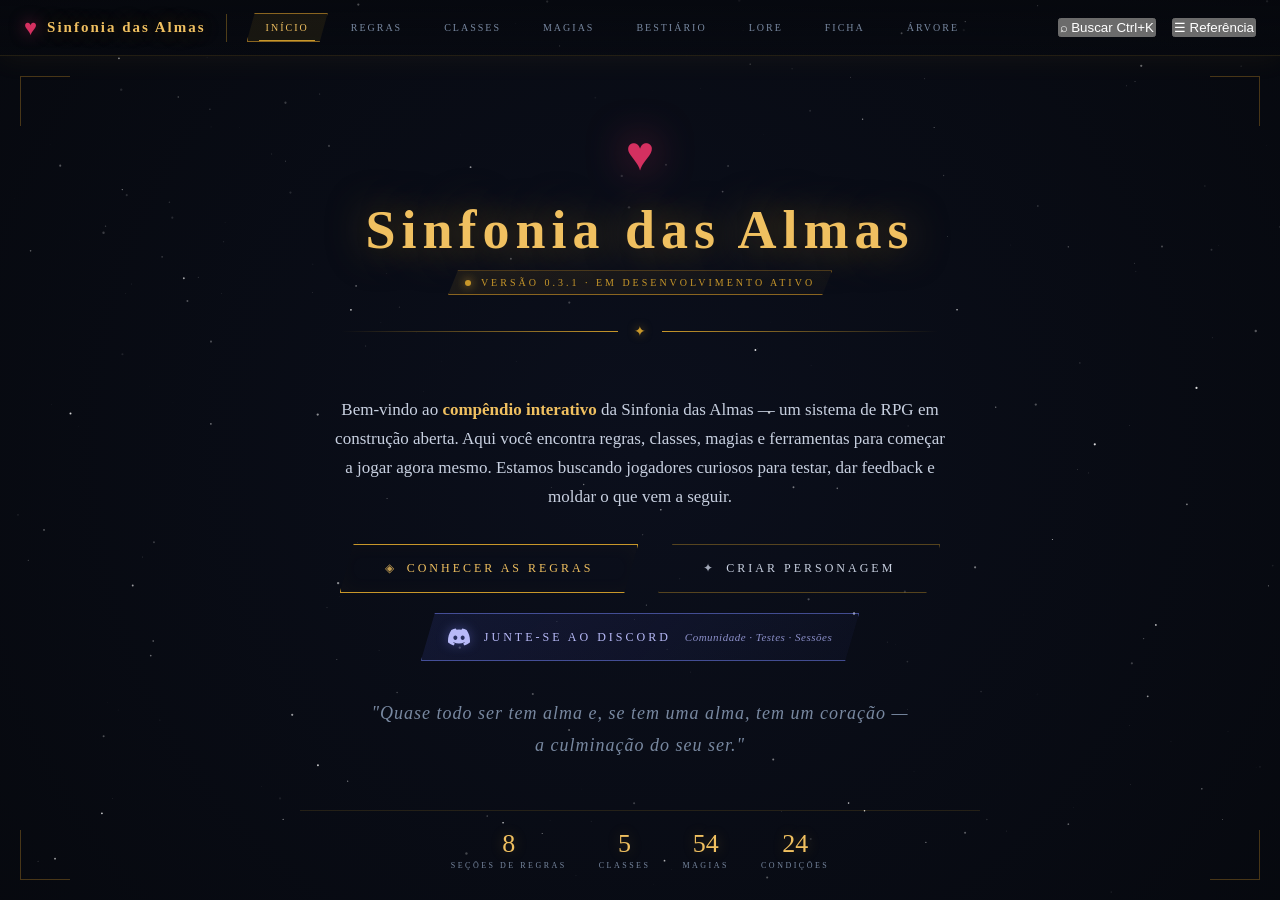
==== commit e8f288b3: "Update index.html" ====
--- a/index.html
+++ b/index.html
@@ -1,180 +1,1986 @@
 <!DOCTYPE html>
-<html>
+<html lang="pt-BR">
 <head>
-  <meta charset="utf-8">
-  <title>Sinfonia das Almas</title>
-  <style>
-    * { margin: 0; padding: 0; box-sizing: border-box; }
-    body { background: #faf9f5; display: flex; align-items: center; justify-content: center; min-height: 100vh; font-family: -apple-system, BlinkMacSystemFont, sans-serif; }
-    #__bundler_loading { position: fixed; bottom: 20px; right: 20px; font: 13px/1.4 -apple-system, BlinkMacSystemFont, sans-serif; color: #666; background: #fff; padding: 8px 14px; border-radius: 8px; box-shadow: 0 1px 4px rgba(0,0,0,0.12); z-index: 10000; }
-    #__bundler_thumbnail { position: fixed; inset: 0; width: 100%; height: 100%; display: flex; align-items: center; justify-content: center; background: #faf9f5; z-index: 9999; }
-    #__bundler_thumbnail svg { width: 100%; height: 100%; object-fit: contain; }
-    #__bundler_placeholder { color: #999; font-size: 14px; }
-  </style>
-  <noscript>
-    <style>#__bundler_loading { display: none; }</style>
-    <div style="position:fixed;bottom:12px;left:12px;font:13px/1.4 -apple-system,BlinkMacSystemFont,sans-serif;color:#999;background:rgba(255,255,255,0.9);padding:6px 12px;border-radius:6px;box-shadow:0 1px 4px rgba(0,0,0,0.08);z-index:10000;">
-      This page requires JavaScript to display.
-    </div>
-  </noscript>
+<meta charset="UTF-8">
+<meta name="viewport" content="width=device-width, initial-scale=1.0">
+<meta name="color-scheme" content="dark">
+<title>Sinfonia das Almas</title>
+<style>
+@import url('https://fonts.googleapis.com/css2?family=Cinzel:wght@400;600;900&family=Cinzel+Decorative:wght@400;700&family=EB+Garamond:ital,wght@0,400;0,500;0,600;1,400&display=swap');
+
+/* ═══════════════════════════════════════
+   TOKENS
+═══════════════════════════════════════ */
+:root {
+  --bg:         #06080d;
+  --bg-mid:     #0b0f18;
+  --panel:      #090c14;
+  --panel2:     #0d1020;
+  --gold:       #c8972a;
+  --gold-light: #f0c060;
+  --gold-dim:   #8a6520;
+  --gold-faint: rgba(200,151,42,0.09);
+  --silver:     #c8d0e0;
+  --silver-dim: #7888a0;
+  --heart:      #d43060;
+  --border:     rgba(200,151,42,0.38);
+  --border-h:   rgba(200,151,42,0.75);
+  --text:       #ddd0b8;
+
+  --sidebar-w:  220px;
+  --header-h:   56px;
+}
+
+*, *::before, *::after { box-sizing: border-box; margin: 0; padding: 0; }
+html, body { width: 100%; height: 100%; overflow: hidden; }
+
+body {
+  background: var(--bg);
+  color: var(--silver);
+  font-family: 'EB Garamond', serif;
+  font-size: 15px;
+  display: flex;
+  flex-direction: column;
+}
+
+/* ═══════════════════════════════════════
+   GLOBAL STARFIELD
+═══════════════════════════════════════ */
+#bg-canvas {
+  position: fixed; inset: 0;
+  pointer-events: none;
+  z-index: 0;
+}
+
+/* ═══════════════════════════════════════
+   TOP HEADER
+═══════════════════════════════════════ */
+#site-header {
+  position: fixed;
+  top: 0; left: 0; right: 0;
+  height: var(--header-h);
+  background: linear-gradient(to bottom, rgba(6,8,13,0.98), rgba(6,8,13,0.92));
+  border-bottom: 1px solid var(--border);
+  box-shadow: 0 0 30px rgba(200,151,42,0.08);
+  display: flex;
+  align-items: center;
+  padding: 0 24px;
+  gap: 20px;
+  z-index: 100;
+}
+
+.site-logo {
+  display: flex;
+  align-items: center;
+  gap: 10px;
+  flex-shrink: 0;
+}
+
+.site-logo .hrt {
+  color: var(--heart);
+  font-size: 22px;
+  animation: hb 1.5s ease-in-out infinite;
+  filter: drop-shadow(0 0 8px rgba(212,48,96,0.6));
+}
+@keyframes hb { 0%,100%{transform:scale(1)} 50%{transform:scale(1.3)} }
+
+.site-logo h1 {
+  font-family: 'Cinzel Decorative', serif;
+  font-size: 15px;
+  font-weight: 700;
+  color: var(--gold-light);
+  letter-spacing: 2px;
+  text-shadow: 0 0 20px rgba(200,151,42,0.4);
+  white-space: nowrap;
+}
+
+.header-divider {
+  width: 1px;
+  height: 28px;
+  background: var(--border);
+  flex-shrink: 0;
+}
+
+/* ── NAV TABS in header ── */
+#nav-tabs {
+  display: flex;
+  gap: 4px;
+  flex: 1;
+}
+
+.nav-tab {
+  font-family: 'Cinzel', serif;
+  font-size: 10px;
+  letter-spacing: 2px;
+  text-transform: uppercase;
+  padding: 8px 18px;
+  background: transparent;
+  border: 1px solid transparent;
+  color: var(--silver-dim);
+  cursor: pointer;
+  transition: all 0.2s;
+  clip-path: polygon(8px 0%, 100% 0%, calc(100% - 8px) 100%, 0% 100%);
+  position: relative;
+  white-space: nowrap;
+}
+.nav-tab::after {
+  content: '';
+  position: absolute;
+  bottom: 0; left: 15%; right: 15%;
+  height: 1px;
+  background: transparent;
+  transition: background 0.2s;
+}
+.nav-tab:hover { color: var(--silver); border-color: var(--border); }
+.nav-tab.active {
+  color: var(--gold-light);
+  border-color: var(--gold-dim);
+  background: var(--gold-faint);
+}
+.nav-tab.active::after { background: var(--gold); }
+
+/* coming soon badge */
+.nav-tab .badge {
+  font-size: 7px;
+  letter-spacing: 1px;
+  color: var(--silver-dim);
+  margin-left: 6px;
+  opacity: 0.6;
+}
+
+/* ── HEADER RIGHT: level / class display ── */
+#header-right {
+  margin-left: auto;
+  display: flex;
+  align-items: center;
+  gap: 16px;
+  flex-shrink: 0;
+}
+.hdr-stat {
+  text-align: right;
+}
+.hdr-stat .lbl {
+  font-family: 'Cinzel', serif;
+  font-size: 8px;
+  letter-spacing: 2px;
+  color: var(--silver-dim);
+  text-transform: uppercase;
+  display: block;
+}
+.hdr-stat .val {
+  font-family: 'Cinzel Decorative', serif;
+  font-size: 18px;
+  color: var(--gold-light);
+  line-height: 1;
+  display: block;
+  text-shadow: 0 0 10px rgba(200,151,42,0.4);
+}
+
+/* ═══════════════════════════════════════
+   MAIN LAYOUT
+═══════════════════════════════════════ */
+#main {
+  position: fixed;
+  top: var(--header-h);
+  left: 0; right: 0; bottom: 0;
+  z-index: 10;
+}
+
+/* ═══════════════════════════════════════
+   PAGE TRANSITIONS
+═══════════════════════════════════════ */
+
+/* Block ALL transitions on load until JS is ready */
+body.loading .page {
+  transition: none !important;
+}
+
+.page {
+  position: absolute;
+  inset: 0;
+  opacity: 0;
+  pointer-events: none;
+  transform: translateY(16px) scale(0.985);
+  transition: opacity 0.45s cubic-bezier(0.4,0,0.2,1),
+              transform 0.45s cubic-bezier(0.4,0,0.2,1);
+  will-change: opacity, transform;
+}
+.page.active {
+  opacity: 1;
+  pointer-events: all;
+  transform: translateY(0) scale(1);
+}
+
+/* Wipe overlay for dramatic transitions */
+#page-wipe {
+  position: fixed;
+  inset: 0;
+  z-index: 9000;
+  pointer-events: none;
+  background: radial-gradient(ellipse at center, rgba(200,151,42,0.18) 0%, rgba(6,8,13,0.98) 70%);
+  opacity: 0;
+  transition: opacity 0.3s ease;
+}
+#page-wipe.flash { opacity: 1; }
+
+/* ═══════════════════════════════════════
+   LANDING PAGE
+═══════════════════════════════════════ */
+#page-home {
+  overflow-y: auto;
+  overflow-x: hidden;
+  display: flex;
+  flex-direction: column;
+  align-items: center;
+  justify-content: flex-start;
+  padding: 70px 24px 40px;
+}
+#page-home::-webkit-scrollbar { width: 6px; }
+#page-home::-webkit-scrollbar-thumb { background: var(--gold-dim); border-radius: 3px; }
+
+.home-inner {
+  position: relative;
+  z-index: 2;
+  display: flex;
+  flex-direction: column;
+  align-items: center;
+  text-align: center;
+  gap: 0;
+}
+
+/* Title block */
+.home-heart {
+  font-size: 48px;
+  color: var(--heart);
+  animation: hb 1.5s ease-in-out infinite;
+  filter: drop-shadow(0 0 20px rgba(212,48,96,0.7));
+  margin-bottom: 20px;
+  display: block;
+}
+
+.home-title {
+  font-family: 'Cinzel Decorative', serif;
+  font-size: clamp(28px, 5vw, 54px);
+  font-weight: 700;
+  color: var(--gold-light);
+  letter-spacing: 6px;
+  text-shadow: 0 0 40px rgba(200,151,42,0.5), 0 0 100px rgba(200,151,42,0.15);
+  line-height: 1.1;
+  margin-bottom: 10px;
+}
+
+.home-subtitle {
+  font-family: 'Cinzel', serif;
+  font-size: clamp(10px, 1.5vw, 14px);
+  color: var(--silver-dim);
+  letter-spacing: 6px;
+  text-transform: uppercase;
+  margin-bottom: 40px;
+}
+
+/* Version chip — replaces subtitle */
+.home-version-chip {
+  display: inline-flex;
+  align-items: center;
+  gap: 10px;
+  font-family: 'Cinzel', serif;
+  font-size: 10px;
+  letter-spacing: 3px;
+  text-transform: uppercase;
+  color: var(--gold);
+  padding: 6px 16px;
+  background: linear-gradient(135deg, rgba(200,151,42,0.1), rgba(200,151,42,0.03));
+  border: 1px solid var(--gold-dim);
+  margin-bottom: 28px;
+  clip-path: polygon(10px 0%, 100% 0%, calc(100% - 10px) 100%, 0% 100%);
+}
+.home-version-chip .hvc-dot {
+  width: 6px;
+  height: 6px;
+  border-radius: 50%;
+  background: var(--gold);
+  box-shadow: 0 0 10px var(--gold);
+  animation: hvc-pulse 1.8s ease-in-out infinite;
+}
+@keyframes hvc-pulse {
+  0%, 100% { opacity: 0.45; transform: scale(1); }
+  50%      { opacity: 1; transform: scale(1.35); }
+}
+
+/* Welcome paragraph */
+.home-welcome {
+  font-family: 'EB Garamond', serif;
+  font-size: clamp(15px, 1.6vw, 17px);
+  color: var(--silver);
+  line-height: 1.7;
+  max-width: 620px;
+  text-align: center;
+  text-wrap: pretty;
+  margin-bottom: 32px;
+}
+.home-welcome strong {
+  color: var(--gold-light);
+  font-weight: 600;
+}
+
+/* Decorative divider */
+.home-divider {
+  display: flex;
+  align-items: center;
+  gap: 16px;
+  margin-bottom: 56px;
+  width: min(600px, 90vw);
+}
+.home-divider-line {
+  flex: 1;
+  height: 1px;
+  background: linear-gradient(to right, transparent, var(--gold));
+}
+.home-divider-line:last-child {
+  background: linear-gradient(to left, transparent, var(--gold));
+}
+.home-divider-gem {
+  color: var(--gold);
+  font-size: 14px;
+  text-shadow: 0 0 10px rgba(200,151,42,0.6);
+}
+
+/* Main CTA buttons */
+.home-buttons {
+  display: flex;
+  gap: 20px;
+  flex-wrap: wrap;
+  justify-content: center;
+  margin-bottom: 20px;
+}
+
+.home-btn {
+  position: relative;
+  font-family: 'Cinzel', serif;
+  font-size: 12px;
+  letter-spacing: 3px;
+  text-transform: uppercase;
+  padding: 16px 44px;
+  cursor: pointer;
+  border: 1px solid;
+  background: transparent;
+  transition: all 0.3s cubic-bezier(0.4,0,0.2,1);
+  clip-path: polygon(14px 0%, 100% 0%, calc(100% - 14px) 100%, 0% 100%);
+  overflow: hidden;
+}
+
+.home-btn::before {
+  content: '';
+  position: absolute;
+  inset: 0;
+  background: transparent;
+  transition: background 0.3s;
+}
+
+.home-btn:hover::before {
+  background: rgba(200,151,42,0.08);
+}
+
+.home-btn-primary {
+  border-color: var(--gold);
+  color: var(--gold-light);
+  box-shadow: 0 0 20px rgba(200,151,42,0.15), inset 0 0 20px rgba(200,151,42,0.04);
+}
+.home-btn-primary:hover {
+  box-shadow: 0 0 40px rgba(200,151,42,0.35), inset 0 0 30px rgba(200,151,42,0.08);
+  border-color: var(--gold-light);
+  color: #fff;
+  transform: translateY(-2px);
+}
+
+.home-btn-secondary {
+  border-color: rgba(200,151,42,0.4);
+  color: var(--silver);
+}
+.home-btn-secondary:hover {
+  border-color: var(--gold);
+  color: var(--gold-light);
+  box-shadow: 0 0 20px rgba(200,151,42,0.15);
+  transform: translateY(-2px);
+}
+
+/* Shimmer effect on primary btn */
+.home-btn-primary::after {
+  content: '';
+  position: absolute;
+  top: 0; left: -100%;
+  width: 60%;
+  height: 100%;
+  background: linear-gradient(90deg, transparent, rgba(255,255,255,0.08), transparent);
+  transition: left 0.6s ease;
+}
+.home-btn-primary:hover::after { left: 150%; }
+
+/* Icon inside btn */
+.home-btn-icon {
+  margin-right: 10px;
+  opacity: 0.8;
+}
+
+/* Bottom lore text */
+.home-lore {
+  font-family: 'EB Garamond', serif;
+  font-style: italic;
+  font-size: clamp(14px, 2vw, 18px);
+  color: var(--silver-dim);
+  letter-spacing: 1px;
+  max-width: 560px;
+  line-height: 1.8;
+}
+
+/* Discord button — secondary call-to-action */
+.home-discord-btn {
+  display: inline-flex;
+  align-items: center;
+  gap: 14px;
+  font-family: 'Cinzel', serif;
+  text-decoration: none;
+  color: #b8baf8;
+  padding: 12px 26px;
+  background: linear-gradient(135deg, rgba(88,101,242,0.12), rgba(88,101,242,0.04));
+  border: 1px solid rgba(120,135,255,0.5);
+  margin-bottom: 36px;
+  transition: all 0.25s cubic-bezier(0.4,0,0.2,1);
+  position: relative;
+  clip-path: polygon(14px 0%, 100% 0%, calc(100% - 14px) 100%, 0% 100%);
+}
+.home-discord-btn:hover {
+  background: linear-gradient(135deg, rgba(88,101,242,0.22), rgba(88,101,242,0.08));
+  border-color: #8a9aff;
+  color: #fff;
+  transform: translateY(-2px);
+  box-shadow: 0 8px 30px rgba(88,101,242,0.25), 0 0 30px rgba(88,101,242,0.18);
+}
+.home-discord-btn .hdb-icon {
+  width: 22px;
+  height: 22px;
+  flex-shrink: 0;
+  filter: drop-shadow(0 0 6px rgba(120,135,255,0.4));
+}
+.home-discord-btn .hdb-label {
+  font-size: 12px;
+  letter-spacing: 3px;
+  text-transform: uppercase;
+  line-height: 1.2;
+  display: block;
+}
+.home-discord-btn .hdb-sub {
+  font-family: 'EB Garamond', serif;
+  font-style: italic;
+  font-size: 11px;
+  color: #8b8fc8;
+  letter-spacing: 0.5px;
+  text-transform: none;
+  display: block;
+  margin-top: 1px;
+}
+.home-discord-btn .hdb-label,
+.home-discord-btn .hdb-sub { text-align: left; }
+
+/* Stats row */
+.home-stats {
+  display: flex;
+  gap: 32px;
+  margin-top: 48px;
+  flex-wrap: wrap;
+  justify-content: center;
+  padding-top: 20px;
+  border-top: 1px solid rgba(200,151,42,0.15);
+  width: min(680px, 90vw);
+}
+.hs-item {
+  display: flex;
+  flex-direction: column;
+  align-items: center;
+  gap: 4px;
+}
+.hs-num {
+  font-family: 'Cinzel Decorative', serif;
+  font-size: 26px;
+  color: var(--gold-light);
+  line-height: 1;
+  text-shadow: 0 0 14px rgba(200,151,42,0.3);
+}
+.hs-lbl {
+  font-family: 'Cinzel', serif;
+  font-size: 8px;
+  letter-spacing: 2.5px;
+  text-transform: uppercase;
+  color: var(--silver-dim);
+}
+
+/* Floating particles decoration */
+.home-particle {
+  position: absolute;
+  border-radius: 50%;
+  pointer-events: none;
+  animation: float-particle linear infinite;
+  opacity: 0;
+}
+@keyframes float-particle {
+  0%   { opacity: 0; transform: translateY(0) scale(0.5); }
+  10%  { opacity: 1; }
+  90%  { opacity: 0.6; }
+  100% { opacity: 0; transform: translateY(-120px) scale(1.2); }
+}
+
+/* Corner ornaments */
+.home-corner {
+  position: absolute;
+  width: 50px; height: 50px;
+  border-color: var(--gold-dim);
+  border-style: solid;
+  opacity: 0.5;
+}
+.home-corner-tl { top: 20px; left: 20px; border-width: 1px 0 0 1px; }
+.home-corner-tr { top: 20px; right: 20px; border-width: 1px 1px 0 0; }
+.home-corner-bl { bottom: 20px; left: 20px; border-width: 0 0 1px 1px; }
+.home-corner-br { bottom: 20px; right: 20px; border-width: 0 1px 1px 0; }
+
+/* Version badge */
+.home-version {
+  margin-top: 32px;
+  font-family: 'Cinzel', serif;
+  font-size: 8px;
+  letter-spacing: 3px;
+  color: var(--silver-dim);
+  text-transform: uppercase;
+  opacity: 0.5;
+}
+
+
+
+/* ═══════════════════════════════════════
+   FICHA PAGE  (scrollable)
+═══════════════════════════════════════ */
+#page-ficha {
+  overflow-y: auto;
+  overflow-x: hidden;
+}
+
+#page-ficha::-webkit-scrollbar { width: 6px; }
+#page-ficha::-webkit-scrollbar-track { background: transparent; }
+#page-ficha::-webkit-scrollbar-thumb { background: var(--gold-dim); border-radius: 3px; }
+
+.sheet-wrapper {
+  max-width: 980px;
+  margin: 0 auto;
+  padding: 28px 24px 60px;
+  position: relative;
+  z-index: 2;
+}
+
+/* ficha subheader */
+.ficha-header {
+  text-align: center;
+  margin-bottom: 28px;
+}
+.ficha-title {
+  font-family: 'Cinzel', serif;
+  font-size: 13px;
+  letter-spacing: 4px;
+  text-transform: uppercase;
+  color: var(--silver-dim);
+  margin-bottom: 10px;
+}
+.ficha-divider {
+  border: none;
+  height: 1px;
+  background: linear-gradient(to right, transparent, var(--gold), transparent);
+  box-shadow: 0 0 10px rgba(200,151,42,0.25);
+}
+
+/* Header is more transparent on home */
+body.on-home #site-header {
+  background: linear-gradient(to bottom, rgba(6,8,13,0.7), rgba(6,8,13,0.4));
+  border-bottom-color: rgba(200,151,42,0.15);
+}
+
+/* Home page fills the whole screen behind header */
+#page-home {
+  top: 0 !important;
+}
+
+/* ── PRINT BTN ── */
+.print-btn {
+  display: block;
+  margin: 0 auto 24px;
+  font-family: 'Cinzel', serif;
+  font-size: 10px;
+  letter-spacing: 3px;
+  text-transform: uppercase;
+  padding: 9px 26px;
+  background: transparent;
+  border: 1px solid var(--gold-dim);
+  color: var(--gold);
+  cursor: pointer;
+  transition: all 0.2s;
+  clip-path: polygon(10px 0%, 100% 0%, calc(100% - 10px) 100%, 0% 100%);
+}
+.print-btn:hover {
+  border-color: var(--gold);
+  color: var(--gold-light);
+  background: var(--gold-faint);
+  box-shadow: 0 0 20px rgba(200,151,42,0.15);
+}
+
+/* ── PANEL ── */
+.panel {
+  background: linear-gradient(135deg, var(--panel) 0%, var(--bg) 100%);
+  border: 1px solid var(--border);
+  padding: 18px 20px;
+  margin-bottom: 14px;
+  position: relative;
+  transition: border-color 0.2s;
+  box-shadow: 0 4px 40px rgba(0,0,0,0.4), inset 0 0 40px rgba(200,151,42,0.015);
+}
+.panel:hover { border-color: var(--border-h); }
+.panel::before, .panel::after {
+  content: ''; position: absolute;
+  width: 10px; height: 10px;
+  border-color: var(--gold-dim); border-style: solid;
+}
+.panel::before { top:-1px; left:-1px; border-width:2px 0 0 2px; }
+.panel::after  { bottom:-1px; right:-1px; border-width:0 2px 2px 0; }
+
+.panel-title {
+  font-family: 'Cinzel', serif;
+  font-size: 10px;
+  font-weight: 600;
+  letter-spacing: 3px;
+  text-transform: uppercase;
+  color: var(--gold-light);
+  margin-bottom: 16px;
+  padding-bottom: 9px;
+  border-bottom: 1px solid rgba(200,151,42,0.2);
+  display: flex; align-items: center; gap: 8px;
+}
+.panel-title::before { content:'✦'; font-size:9px; color:var(--gold); }
+
+/* ── FORM ELEMENTS ── */
+label {
+  display: block;
+  font-family: 'Cinzel', serif;
+  font-size: 8px;
+  letter-spacing: 2px;
+  text-transform: uppercase;
+  color: var(--silver-dim);
+  margin-bottom: 5px;
+}
+.field-group { margin-bottom: 12px; }
+
+input[type="text"], input[type="number"], textarea, select {
+  width: 100%;
+  background: rgba(0,0,0,0.38);
+  border: 1px solid var(--border);
+  color: var(--text);
+  font-family: 'EB Garamond', serif;
+  font-size: 16px;
+  padding: 5px 10px;
+  outline: none;
+  transition: border-color 0.2s, box-shadow 0.2s;
+  -webkit-appearance: none; appearance: none;
+}
+input[type="text"]:focus, input[type="number"]:focus, textarea:focus, select:focus {
+  border-color: var(--gold);
+  box-shadow: 0 0 12px rgba(200,151,42,0.18), inset 0 0 6px rgba(200,151,42,0.04);
+}
+input[type="number"] { text-align:center; -moz-appearance:textfield; }
+input[type="number"]::-webkit-inner-spin-button,
+input[type="number"]::-webkit-outer-spin-button { -webkit-appearance:none; }
+textarea { resize:vertical; min-height:76px; line-height:1.6; }
+select option { background:#0b0f18; color:var(--text); }
+
+.sel-wrap { position:relative; }
+.sel-wrap::after {
+  content:'▾'; position:absolute; right:10px; top:50%; transform:translateY(-50%);
+  color:var(--gold); font-size:12px; pointer-events:none;
+}
+.sel-wrap select { padding-right:26px; cursor:pointer; }
+
+/* ── GRIDS ── */
+.identity-grid { display:grid; grid-template-columns:1fr 1fr 1fr; gap:12px; }
+.identity-grid .wide { grid-column:span 3; }
+.identity-grid .two  { grid-column:span 2; }
+.two-col   { display:grid; grid-template-columns:1fr 1fr; gap:14px; }
+.three-col { display:grid; grid-template-columns:1fr 1fr 1fr; gap:14px; }
+
+/* ── ATRIBUTOS ── */
+.attributes-grid { display:grid; grid-template-columns:repeat(5,1fr); gap:10px; }
+.attr-box {
+  background:var(--panel2); border:1px solid var(--border);
+  text-align:center; padding:12px 6px;
+  transition:border-color 0.2s, box-shadow 0.2s;
+  clip-path:polygon(10px 0%,100% 0%,calc(100% - 10px) 100%,0% 100%);
+}
+.attr-box:hover { border-color:var(--gold); box-shadow:0 0 14px rgba(200,151,42,0.12); }
+.attr-code { font-family:'Cinzel',serif; font-size:13px; font-weight:600; color:var(--gold-light); display:block; letter-spacing:2px; margin-bottom:2px; }
+.attr-name-s { font-family:'Cinzel',serif; font-size:8px; letter-spacing:1px; color:#9aa8c0; display:block; margin-bottom:8px; text-transform:uppercase; }
+.attr-die {
+  width:100%; background:rgba(0,0,0,0.5); border:1px solid var(--gold-dim);
+  color:var(--gold-light); font-family:'Cinzel',serif; font-size:13px;
+  padding:5px 2px; text-align:center; cursor:pointer; outline:none;
+  -webkit-appearance:none; appearance:none; transition:border-color 0.2s, box-shadow 0.2s;
+}
+.attr-die:focus { border-color:var(--gold); box-shadow:0 0 8px rgba(200,151,42,0.25); }
+.attr-die option { background:#0b0f18; }
+
+/* ── VITALS ── */
+.vitals-grid { display:grid; grid-template-columns:repeat(4,1fr); gap:10px; }
+.vital-box {
+  border:1px solid; background:rgba(0,0,0,0.38);
+  padding:10px 6px; text-align:center;
+  clip-path:polygon(8px 0%,100% 0%,calc(100% - 8px) 100%,0% 100%);
+}
+.vital-box.pv   { border-color:#e05050; }
+.vital-box.pe   { border-color:#7070e0; }
+.vital-box.pi   { border-color:#50b870; }
+.vital-box.desl { border-color:#50b8c8; }
+.vital-label { font-family:'Cinzel',serif; font-size:8px; letter-spacing:2px; text-transform:uppercase; display:block; margin-bottom:7px; }
+.vital-box.pv   .vital-label { color:#e87070; }
+.vital-box.pe   .vital-label { color:#8888e8; }
+.vital-box.pi   .vital-label { color:#60c880; }
+.vital-box.desl .vital-label { color:#60c8d8; }
+.vital-inputs { display:flex; align-items:center; justify-content:center; gap:4px; }
+.vital-inputs input { width:48px; font-size:19px; border-color:rgba(255,255,255,0.1); padding:2px 3px; }
+.vital-sep { font-size:19px; color:var(--silver-dim); }
+
+/* ── COMBAT ── */
+.combat-grid { display:grid; grid-template-columns:repeat(4,1fr); gap:10px; }
+.combat-box { border:1px solid var(--border); background:rgba(0,0,0,0.38); padding:10px 6px; text-align:center; transition:border-color 0.2s; }
+.combat-box:hover { border-color:var(--gold); }
+.combat-box label { margin-bottom:7px; }
+.combat-box input { font-family:'Cinzel Decorative',serif; font-size:22px; color:var(--gold-light); border:none; border-bottom:1px solid var(--border); background:transparent; text-align:center; width:100%; padding:2px; outline:none; transition:border-color 0.2s; }
+.combat-box input:focus { border-bottom-color:var(--gold); box-shadow:none; }
+
+/* ── SOUL ── */
+.soul-grid { display:grid; grid-template-columns:1fr 1fr; gap:20px; }
+.soul-lbl { font-family:'Cinzel',serif; font-size:9px; letter-spacing:2px; text-transform:uppercase; margin-bottom:8px; display:flex; justify-content:space-between; align-items:center; }
+.det-c { color:#c8972a; } .cor-c { color:#c84040; }
+.bar-track { height:14px; border:1px solid; background:rgba(0,0,0,0.5); position:relative; overflow:hidden; }
+.det-track { border-color:#c8972a; } .cor-track { border-color:#c84040; }
+.bar-fill { height:100%; transition:width 0.4s cubic-bezier(.4,0,.2,1); }
+.det-fill { background:linear-gradient(90deg,#c8972a,#f0c060); box-shadow:0 0 8px rgba(200,151,42,0.35); }
+.cor-fill { background:linear-gradient(90deg,#801010,#c84040); box-shadow:0 0 8px rgba(200,64,64,0.35); }
+.soul-controls { display:flex; align-items:center; gap:8px; margin-top:7px; }
+.soul-btn { font-family:'Cinzel',serif; font-size:14px; width:26px; height:26px; background:transparent; border:1px solid; cursor:pointer; display:flex; align-items:center; justify-content:center; transition:all .15s; flex-shrink:0; }
+.soul-btn:hover { transform:scale(1.12); }
+.det-btn { border-color:#d4a030; color:#d4a030; } .det-btn:hover { background:rgba(200,151,42,0.15); }
+.cor-btn { border-color:#d44040; color:#d44040; } .cor-btn:hover { background:rgba(200,64,64,0.15); }
+.soul-num { font-family:'Cinzel Decorative',serif; font-size:24px; min-width:32px; text-align:center; line-height:1; }
+.det-num { color:#c8972a; text-shadow:0 0 10px rgba(200,151,42,0.35); }
+.cor-num { color:#c84040; text-shadow:0 0 10px rgba(200,64,64,0.35); }
+.pilar-input { width:100%; background:transparent; border:none; border-bottom:1px solid var(--border); color:var(--text); font-family:'EB Garamond',serif; font-size:16px; font-style:italic; padding:4px 0; outline:none; transition:border-color .2s; }
+.pilar-input:focus { border-bottom-color:var(--gold); }
+.estilhaco-list { display:flex; flex-direction:column; gap:5px; margin-top:5px; }
+.estilhaco-item { display:grid; grid-template-columns:1fr auto; gap:8px; align-items:center; border:1px solid rgba(200,64,64,0.18); background:rgba(200,64,64,0.03); padding:6px 10px; }
+.estilhaco-item input { border:none; background:transparent; color:#c07060; font-size:15px; padding:0; outline:none; }
+.tipo-btn { font-family:'Cinzel',serif; font-size:8px; letter-spacing:1px; padding:3px 7px; background:transparent; border:1px solid; cursor:pointer; transition:all .15s; white-space:nowrap; }
+.tipo-btn.benigno { border-color:#40a060; color:#40a060; }
+.tipo-btn.maligno { border-color:#c84040; color:#c84040; }
+.add-estiln { margin-top:7px; width:100%; font-family:'Cinzel',serif; font-size:8px; letter-spacing:2px; padding:6px; background:transparent; border:1px dashed rgba(200,64,64,0.25); color:rgba(200,64,64,0.45); cursor:pointer; transition:all .15s; text-transform:uppercase; }
+.add-estiln:hover { border-color:#c84040; color:#c84040; }
+.origem-box { border:1px solid rgba(200,151,42,0.13); background:rgba(200,151,42,0.025); padding:9px 12px; margin-bottom:7px; }
+.origem-box label { color:var(--gold); margin-bottom:5px; }
+.origin-row { display:flex; align-items:center; gap:9px; margin-top:5px; }
+.origin-row input[type="checkbox"] { width:14px; height:14px; accent-color:var(--gold); cursor:pointer; flex-shrink:0; }
+.origin-row span { font-family:'EB Garamond',serif; font-size:14px; font-style:italic; color:var(--silver-dim); cursor:pointer; }
+
+/* ── TAGS ── */
+.tag-box { display:flex; flex-wrap:wrap; gap:4px; min-height:38px; border:1px solid var(--border); padding:5px 8px; background:rgba(0,0,0,0.38); cursor:text; transition:border-color .2s; }
+.tag-box:focus-within { border-color:var(--gold); box-shadow:0 0 10px rgba(200,151,42,0.12); }
+.tag { display:flex; align-items:center; gap:5px; background:rgba(200,151,42,0.09); border:1px solid var(--gold-dim); color:var(--gold-light); font-family:'EB Garamond',serif; font-size:14px; padding:2px 8px; font-style:italic; }
+.tag-x { cursor:pointer; color:var(--gold-dim); font-style:normal; transition:color .1s; }
+.tag-x:hover { color:#c84040; }
+.tag-inp { border:none; background:transparent; color:var(--text); font-family:'EB Garamond',serif; font-size:15px; outline:none; min-width:80px; flex:1; font-style:italic; }
+
+/* ── PERÍCIAS ── */
+.pericias-grid { display:grid; grid-template-columns:1fr 1fr; gap:3px; }
+.pericia-row { display:grid; grid-template-columns:1fr auto auto; gap:8px; align-items:center; border:1px solid rgba(255,255,255,0.03); padding:6px 10px; background:rgba(0,0,0,0.18); transition:border-color .15s,background .15s; }
+.pericia-row:hover { border-color:var(--border); background:rgba(200,151,42,0.025); }
+.pericia-nome { font-family:'EB Garamond',serif; font-size:16px; color:var(--silver); }
+.pericia-comb { font-family:'Cinzel',serif; font-size:7px; color:var(--silver-dim); letter-spacing:1px; }
+.pericia-bonus { font-family:'Cinzel',serif; font-size:8px; color:var(--silver-dim); min-width:24px; text-align:right; }
+.maestria-sel { background:rgba(0,0,0,0.38); border:1px solid rgba(255,255,255,0.06); color:var(--silver-dim); font-family:'Cinzel',serif; font-size:8px; letter-spacing:1px; padding:3px 6px; cursor:pointer; outline:none; -webkit-appearance:none; appearance:none; transition:border-color .15s,color .15s; }
+.maestria-sel.treinado   { border-color:#40a0b0; color:#40a0b0; }
+.maestria-sel.experiente { border-color:#40a060; color:#40a060; }
+.maestria-sel option { background:#0b0f18; }
+
+/* ── NOTES ── */
+.notes-field { width:100%; background:rgba(0,0,0,0.38); border:1px solid var(--border); color:var(--text); font-family:'EB Garamond',serif; font-size:16px; line-height:1.7; padding:9px 12px; resize:vertical; min-height:85px; outline:none; transition:border-color .2s,box-shadow .2s; }
+.notes-field:focus { border-color:var(--gold); box-shadow:0 0 12px rgba(200,151,42,0.13); }
+
+/* ── INVENTORY ── */
+.inv-grid { display:grid; grid-template-columns:repeat(6,1fr); gap:7px; }
+.inv-slot { border:1px solid var(--border); background:rgba(0,0,0,0.38); min-height:60px; padding:5px; display:flex; flex-direction:column; align-items:center; justify-content:center; position:relative; transition:border-color .2s; clip-path:polygon(6px 0%,100% 0%,calc(100% - 6px) 100%,0% 100%); }
+.inv-slot:hover { border-color:var(--gold); }
+.inv-num { position:absolute; top:3px; left:6px; font-family:'Cinzel',serif; font-size:7px; color:var(--silver-dim); }
+.inv-icon { font-size:16px; color:rgba(200,151,42,0.1); margin-bottom:3px; }
+.inv-slot input { border:none; background:transparent; color:var(--silver); font-family:'EB Garamond',serif; font-size:13px; text-align:center; width:100%; padding:0; margin-top:5px; }
+.inv-slot input:focus { outline:none; color:var(--gold-light); box-shadow:none; }
+
+/* ── SHEET FOOTER ── */
+.sheet-footer { text-align:center; margin-top:28px; padding-top:14px; font-family:'Cinzel',serif; font-size:8px; letter-spacing:4px; text-transform:uppercase; color:var(--silver-dim); border-top:1px solid rgba(200,151,42,0.12); }
+
+/* ── RESPONSIVE FICHA ── */
+@media (max-width:720px) {
+  .attributes-grid { grid-template-columns:repeat(3,1fr); }
+  .vitals-grid { grid-template-columns:1fr 1fr; }
+  .combat-grid { grid-template-columns:1fr 1fr; }
+  .identity-grid { grid-template-columns:1fr 1fr; }
+  .identity-grid .wide { grid-column:span 2; }
+  .identity-grid .two  { grid-column:span 2; }
+  .pericias-grid { grid-template-columns:1fr; }
+  .two-col,.three-col { grid-template-columns:1fr; }
+  .inv-grid { grid-template-columns:repeat(3,1fr); }
+  .soul-grid { grid-template-columns:1fr; }
+}
+
+/* ═══════════════════════════════════════
+   ÁRVORE PAGE  (canvas-based)
+═══════════════════════════════════════ */
+#page-arvore {
+  overflow: hidden;
+}
+
+#tree-canvas {
+  position: absolute;
+  inset: 0;
+  cursor: grab;
+  z-index: 1;
+}
+#tree-canvas.grabbing { cursor: grabbing; }
+
+/* ── TREE UI OVERLAY ── */
+#tree-ui {
+  position: absolute; inset: 0;
+  pointer-events: none;
+  z-index: 5;
+}
+
+/* class filter bar */
+#class-bar {
+  pointer-events: all;
+  position: absolute;
+  top: 0; left: 0; right: 0;
+  padding: 10px 18px;
+  background: linear-gradient(to bottom, rgba(6,8,13,0.95) 60%, transparent);
+  display: flex;
+  align-items: center;
+  gap: 8px;
+}
+
+.class-tab {
+  font-family: 'Cinzel', serif;
+  font-size: 10px;
+  letter-spacing: 1px;
+  padding: 6px 14px;
+  background: rgba(255,255,255,0.02);
+  border: 1px solid rgba(255,255,255,0.07);
+  color: var(--silver-dim);
+  cursor: pointer;
+  transition: all 0.2s;
+  text-transform: uppercase;
+  clip-path: polygon(7px 0%, 100% 0%, calc(100% - 7px) 100%, 0% 100%);
+  position: relative;
+}
+.class-tab::after { content:''; position:absolute; bottom:0; left:12%; right:12%; height:1px; background:transparent; transition:background .2s; }
+.class-tab:hover { color:#ccc; background:rgba(255,255,255,0.05); }
+.class-tab.active { color:#fff; background:rgba(255,255,255,0.08); }
+.class-tab[data-class="all"].active    { border-color:var(--gold-dim); color:var(--gold-light); }
+.class-tab[data-class="all"].active::after { background:var(--gold); }
+.class-tab[data-class="guerreiro"].active { border-color:#c84040; color:#ff6060; }
+.class-tab[data-class="guerreiro"].active::after { background:#c84040; }
+.class-tab[data-class="gatuno"].active    { border-color:#40b8c8; color:#80e8f8; }
+.class-tab[data-class="gatuno"].active::after { background:#40b8c8; }
+.class-tab[data-class="arqueiro"].active  { border-color:#58c858; color:#90f890; }
+.class-tab[data-class="arqueiro"].active::after { background:#58c858; }
+.class-tab[data-class="mago"].active      { border-color:#9060e8; color:#c090ff; }
+.class-tab[data-class="mago"].active::after { background:#9060e8; }
+
+#pts-panel {
+  margin-left: auto;
+  text-align: right;
+}
+#pts-panel .pl { font-family:'Cinzel',serif; font-size:9px; letter-spacing:2px; color:var(--silver-dim); text-transform:uppercase; }
+#pts-panel .pv { font-family:'Cinzel Decorative',serif; font-size:20px; color:var(--gold-light); line-height:1; text-shadow:0 0 10px rgba(200,151,42,0.4); }
+
+/* ── TREE BOTTOM ── */
+#tree-bottom {
+  pointer-events: all;
+  position: absolute;
+  bottom: 0; left: 0; right: 0;
+  padding: 9px 18px 12px;
+  background: linear-gradient(to top, rgba(6,8,13,0.95) 60%, transparent);
+  display: flex;
+  align-items: center;
+  justify-content: space-between;
+}
+#tree-bottom .hint { font-size:11px; color:var(--silver-dim); letter-spacing:1px; }
+#reset-btn {
+  font-family:'Cinzel',serif; font-size:10px; letter-spacing:2px; padding:6px 16px;
+  background:transparent; border:1px solid #442010; color:#804030;
+  cursor:pointer; text-transform:uppercase; transition:all .2s;
+  clip-path:polygon(6px 0%,100% 0%,calc(100% - 6px) 100%,0% 100%);
+}
+#reset-btn:hover { border-color:#883020; color:#ff7050; background:rgba(200,60,30,0.07); }
+
+/* ── TOOLTIP ── */
+#tooltip {
+  pointer-events:none; position:fixed; z-index:200; display:none;
+  min-width:220px; max-width:300px;
+  background:linear-gradient(135deg,#0d111c,#080b14);
+  border:1px solid var(--gold-dim); padding:14px 16px;
+  box-shadow:0 8px 40px rgba(0,0,0,0.8), inset 0 0 30px rgba(200,151,42,0.03);
+}
+#tooltip::before { content:''; position:absolute; top:0; left:0; right:0; height:1px; background:linear-gradient(to right,transparent,var(--gold),transparent); }
+.tt-class { font-family:'Cinzel',serif; font-size:8px; letter-spacing:2px; text-transform:uppercase; margin-bottom:5px; }
+.tt-name  { font-family:'Cinzel',serif; font-size:13px; font-weight:600; color:var(--gold-light); margin-bottom:4px; line-height:1.2; }
+.tt-type  { font-size:11px; color:var(--silver-dim); font-style:italic; margin-bottom:9px; padding-bottom:7px; border-bottom:1px solid rgba(200,151,42,0.18); }
+.tt-desc  { font-size:13px; color:var(--silver); line-height:1.6; margin-bottom:7px; }
+.tt-cost  { font-family:'Cinzel',serif; font-size:9px; color:var(--gold); letter-spacing:1px; }
+.tt-status { font-family:'Cinzel',serif; font-size:9px; margin-top:7px; padding-top:7px; border-top:1px solid rgba(255,255,255,0.05); letter-spacing:1px; }
+.tt-status.locked    { color:#664433; }
+.tt-status.available { color:var(--gold); }
+.tt-status.active    { color:#60c860; }
+
+/* ═══════════════════════════════════════
+   COMING SOON PAGE
+═══════════════════════════════════════ */
+.page-placeholder {
+  display: flex;
+  flex-direction: column;
+  align-items: center;
+  justify-content: center;
+  height: 100%;
+  gap: 16px;
+  position: relative;
+  z-index: 2;
+}
+.page-placeholder .ph-icon { font-size: 40px; color: var(--gold-dim); }
+.page-placeholder h2 {
+  font-family: 'Cinzel Decorative', serif;
+  font-size: 18px;
+  color: var(--gold);
+  letter-spacing: 3px;
+  text-shadow: 0 0 20px rgba(200,151,42,0.3);
+}
+.page-placeholder p {
+  font-family: 'EB Garamond', serif;
+  font-size: 16px;
+  font-style: italic;
+  color: var(--silver-dim);
+  letter-spacing: 1px;
+}
+.page-placeholder .ph-line {
+  width: 200px; height: 1px;
+  background: linear-gradient(to right, transparent, var(--gold-dim), transparent);
+}
+
+/* ═══════════════════════════════════════
+   PRINT (ficha only)
+═══════════════════════════════════════ */
+@media print {
+  * { -webkit-print-color-adjust:exact !important; print-color-adjust:exact !important; }
+  #bg-canvas, #site-header, #tree-canvas, #tree-ui, #tooltip { display:none !important; }
+  #page-ficha { position:static; overflow:visible; }
+  #main { position:static; }
+  body { overflow:visible; }
+  .panel { break-inside:avoid; background:#090c14 !important; border-color:rgba(200,151,42,0.35) !important; }
+  .print-btn { display:none; }
+}
+</style>
+<link rel="stylesheet" href="css/pages.css">
+<link rel="stylesheet" href="css/extras.css">
 </head>
-<body>
-  <div id="__bundler_thumbnail">
+<body class="loading on-home">
+
+<template id="__bundler_thumbnail">
   <svg viewBox="0 0 200 200" xmlns="http://www.w3.org/2000/svg">
-    <rect width="200" height="200" fill="#06080d"></rect>
-    <circle cx="100" cy="100" r="60" fill="none" stroke="#c8972a" stroke-width="2" opacity="0.4"></circle>
+    <rect width="200" height="200" fill="#06080d"/>
+    <circle cx="100" cy="100" r="60" fill="none" stroke="#c8972a" stroke-width="2" opacity="0.4"/>
     <text x="100" y="118" text-anchor="middle" font-family="Georgia, serif" font-size="64" fill="#d43060">♥</text>
   </svg>
+</template>
+
+<canvas id="bg-canvas"></canvas>
+<div id="page-wipe"></div>
+
+<!-- ══ SITE HEADER ══ -->
+<header id="site-header">
+  <div class="site-logo">
+    <span class="hrt">♥</span>
+    <h1>Sinfonia das Almas</h1>
+  </div>
+
+  <div class="header-divider"></div>
+
+  <nav id="nav-tabs">
+    <div class="nav-tab" data-page="home">Início</div>
+    <div class="nav-tab" data-page="regras">Regras</div>
+    <div class="nav-tab" data-page="classes">Classes</div>
+    <div class="nav-tab" data-page="magias">Magias</div>
+    <div class="nav-tab" data-page="bestiario">Bestiário</div>
+    <div class="nav-tab" data-page="lore">Lore</div>
+    <div class="nav-tab" data-page="ficha">Ficha</div>
+    <div class="nav-tab" data-page="arvore">Árvore</div>
+  </nav>
+
+  <div id="header-right">
+    <button id="global-search-btn" class="ref-card-btn" title="Busca global (Ctrl+K)">
+      <span class="rcb-glyph">⌕</span>
+      <span class="rcb-label">Buscar</span>
+      <span class="rcb-kbd">Ctrl+K</span>
+    </button>
+    <button id="ref-card-btn" class="ref-card-btn" title="Cartão de Referência rápida">
+      <span class="rcb-glyph">☰</span>
+      <span class="rcb-label">Referência</span>
+    </button>
+  </div>
+</header>
+
+<!-- ══ MAIN ══ -->
+<div id="main">
+
+  <!-- ─── HOME / LANDING ─── -->
+  <div class="page" id="page-home">
+    <!-- corner ornaments -->
+    <div class="home-corner home-corner-tl"></div>
+    <div class="home-corner home-corner-tr"></div>
+    <div class="home-corner home-corner-bl"></div>
+    <div class="home-corner home-corner-br"></div>
+
+    <div class="home-inner">
+      <span class="home-heart">♥</span>
+
+      <div class="home-title">Sinfonia das Almas</div>
+      <div class="home-version-chip">
+        <span class="hvc-dot"></span>
+        Versão 0.3.1 · Em desenvolvimento ativo
+      </div>
+
+      <div class="home-divider">
+        <div class="home-divider-line"></div>
+        <span class="home-divider-gem">✦</span>
+        <div class="home-divider-line"></div>
+      </div>
+
+      <p class="home-welcome">
+        Bem-vindo ao <strong>compêndio interativo</strong> da Sinfonia das Almas — um sistema de RPG em construção aberta. Aqui você encontra regras, classes, magias e ferramentas para começar a jogar agora mesmo. Estamos buscando jogadores curiosos para testar, dar feedback e moldar o que vem a seguir.
+      </p>
+
+      <div class="home-buttons">
+        <button class="home-btn home-btn-primary" data-goto="regras">
+          <span class="home-btn-icon">◈</span>Conhecer as Regras
+        </button>
+        <button class="home-btn home-btn-secondary" data-goto="ficha">
+          <span class="home-btn-icon">✦</span>Criar Personagem
+        </button>
+      </div>
+
+      <a href="https://discord.gg/5ffQrAMGFE" id="home-discord-link" class="home-discord-btn" target="_blank" rel="noopener">
+        <svg viewBox="0 0 24 24" class="hdb-icon" aria-hidden="true">
+          <path fill="currentColor" d="M20.317 4.37a19.79 19.79 0 0 0-4.885-1.515.074.074 0 0 0-.079.037c-.21.375-.444.864-.608 1.25a18.27 18.27 0 0 0-5.487 0 12.64 12.64 0 0 0-.617-1.25.077.077 0 0 0-.079-.037A19.74 19.74 0 0 0 3.677 4.37a.07.07 0 0 0-.032.027C.533 9.046-.32 13.58.099 18.058a.082.082 0 0 0 .031.057 19.9 19.9 0 0 0 5.993 3.03.078.078 0 0 0 .084-.028 14.09 14.09 0 0 0 1.226-1.994.076.076 0 0 0-.041-.106 13.107 13.107 0 0 1-1.872-.892.077.077 0 0 1-.008-.128 10.2 10.2 0 0 0 .372-.292.074.074 0 0 1 .077-.01c3.928 1.793 8.18 1.793 12.062 0a.074.074 0 0 1 .078.01c.12.098.246.198.373.292a.077.077 0 0 1-.006.127 12.299 12.299 0 0 1-1.873.892.077.077 0 0 0-.041.107c.36.698.772 1.362 1.225 1.993a.076.076 0 0 0 .084.028 19.839 19.839 0 0 0 6.002-3.03.077.077 0 0 0 .032-.054c.5-5.177-.838-9.674-3.549-13.66a.061.061 0 0 0-.031-.03zM8.02 15.33c-1.183 0-2.157-1.085-2.157-2.419 0-1.333.956-2.419 2.157-2.419 1.21 0 2.176 1.096 2.157 2.42 0 1.333-.956 2.418-2.157 2.418zm7.975 0c-1.183 0-2.157-1.085-2.157-2.419 0-1.333.955-2.419 2.157-2.419 1.21 0 2.176 1.096 2.157 2.42 0 1.333-.946 2.418-2.157 2.418z"/>
+        </svg>
+        <span class="hdb-label">Junte-se ao Discord</span>
+        <span class="hdb-sub">Comunidade · Testes · Sessões</span>
+      </a>
+
+      <div class="home-lore">
+        "Quase todo ser tem alma e, se tem uma alma, tem um coração —<br>
+        a culminação do seu ser."
+      </div>
+
+      <div class="home-stats">
+        <div class="hs-item"><div class="hs-num">8</div><div class="hs-lbl">Seções de Regras</div></div>
+        <div class="hs-item"><div class="hs-num">5</div><div class="hs-lbl">Classes</div></div>
+        <div class="hs-item"><div class="hs-num">54</div><div class="hs-lbl">Magias</div></div>
+        <div class="hs-item"><div class="hs-num">24</div><div class="hs-lbl">Condições</div></div>
+      </div>
+    </div>
+
+    <div class="home-version">v0.3.1 · Sinfonia das Almas</div>
+  </div>
+
+  <!-- ─── FICHA ─── -->
+  <div class="page" id="page-ficha">
+    <div class="sheet-wrapper">
+      <div class="ficha-header">
+        <div class="ficha-title">Ficha de Personagem</div>
+        <hr class="ficha-divider">
+      </div>
+
+      <button class="print-btn" onclick="window.print()">Imprimir / Salvar PDF</button>
+
+      <!-- IDENTIDADE -->
+      <div class="panel">
+        <div class="panel-title">Identidade</div>
+        <div class="identity-grid">
+          <div class="field-group wide">
+            <label>Nome do Personagem</label>
+            <input type="text" placeholder="Como sua alma é conhecida...">
+          </div>
+          <div class="field-group">
+            <label>Classe</label>
+            <div class="sel-wrap">
+              <select>
+                <option value="">— escolha —</option>
+                <option>Guerreiro</option><option>Gatuno</option>
+                <option>Arqueiro</option><option>Mago</option>
+              </select>
+            </div>
+          </div>
+          <div class="field-group">
+            <label>Nível</label>
+            <input type="number" value="5" min="1" max="99">
+          </div>
+          <div class="field-group">
+            <label>Pts de Habilidade</label>
+            <input type="number" id="ficha-pts" value="5" min="0" oninput="syncPts(this.value)">
+          </div>
+          <div class="field-group two">
+            <label>Evento Marcante</label>
+            <input type="text" placeholder="A cicatriz ou troféu que moldou sua alma...">
+          </div>
+          <div class="field-group">
+            <label>Ocupação</label>
+            <input type="text" placeholder="Ex: Guerreiro Amargurado">
+          </div>
+        </div>
+      </div>
+
+      <!-- ATRIBUTOS -->
+      <div class="panel">
+        <div class="panel-title">Atributos</div>
+        <div class="attributes-grid">
+          <div class="attr-box">
+            <span class="attr-code">POD</span><span class="attr-name-s">Poder</span>
+            <select class="attr-die"><option>d6</option><option>d8</option><option selected>d10</option><option>d12</option></select>
+          </div>
+          <div class="attr-box">
+            <span class="attr-code">AGI</span><span class="attr-name-s">Agilidade</span>
+            <select class="attr-die"><option>d6</option><option selected>d8</option><option>d10</option><option>d12</option></select>
+          </div>
+          <div class="attr-box">
+            <span class="attr-code">INT</span><span class="attr-name-s">Intelecto</span>
+            <select class="attr-die"><option>d6</option><option selected>d8</option><option>d10</option><option>d12</option></select>
+          </div>
+          <div class="attr-box">
+            <span class="attr-code">CAR</span><span class="attr-name-s">Carisma</span>
+            <select class="attr-die"><option>d6</option><option selected>d8</option><option>d10</option><option>d12</option></select>
+          </div>
+          <div class="attr-box">
+            <span class="attr-code">MIS</span><span class="attr-name-s">Misticismo</span>
+            <select class="attr-die"><option selected>d6</option><option>d8</option><option>d10</option><option>d12</option></select>
+          </div>
+        </div>
+      </div>
+
+      <!-- STATUS + COMBATE -->
+      <div class="two-col">
+        <div class="panel">
+          <div class="panel-title">Status Vitais</div>
+          <div class="vitals-grid">
+            <div class="vital-box pv"><span class="vital-label">♥ PV</span>
+              <div class="vital-inputs"><input type="number" value="30" min="0"><span class="vital-sep">/</span><input type="number" value="30" min="0"></div></div>
+            <div class="vital-box pe"><span class="vital-label">✦ PE</span>
+              <div class="vital-inputs"><input type="number" value="30" min="0"><span class="vital-sep">/</span><input type="number" value="30" min="0"></div></div>
+            <div class="vital-box pi"><span class="vital-label">◈ PI</span>
+              <div class="vital-inputs"><input type="number" value="6" min="0"><span class="vital-sep">/</span><input type="number" value="6" min="0"></div></div>
+            <div class="vital-box desl"><span class="vital-label">► Desl.</span>
+              <div class="vital-inputs"><input type="number" value="9" min="0"><span class="vital-sep">m</span></div></div>
+          </div>
+        </div>
+        <div class="panel">
+          <div class="panel-title">Combate</div>
+          <div class="combat-grid">
+            <div class="combat-box"><label>Defesa</label><input type="number" value="8" min="0"></div>
+            <div class="combat-box"><label>Iniciativa</label><input type="number" value="4" min="0"></div>
+            <div class="combat-box"><label>ND Mística</label><input type="number" value="8" min="0"></div>
+            <div class="combat-box"><label>Estilhaços</label><input type="number" value="0" min="0"></div>
+          </div>
+        </div>
+      </div>
+
+      <!-- ALMA -->
+      <div class="panel">
+        <div class="panel-title">Eixo da Alma</div>
+        <div class="soul-grid">
+          <div>
+            <div class="soul-lbl det-c"><span>★ Determinação</span><span id="det-val" style="font-family:'Cinzel Decorative',serif;font-size:13px;">7</span></div>
+            <div class="bar-track det-track"><div class="bar-fill det-fill" id="det-bar" style="width:70%"></div></div>
+            <div class="soul-controls">
+              <button class="soul-btn det-btn" onclick="changeSoul('det',-1)">−</button>
+              <span class="soul-num det-num" id="det-num">7</span>
+              <button class="soul-btn det-btn" onclick="changeSoul('det',1)">+</button>
+            </div>
+            <div class="field-group" style="margin-top:14px;">
+              <label>Pilar da Alma</label>
+              <input class="pilar-input" type="text" placeholder="O que sustenta sua vontade de continuar...">
+            </div>
+          </div>
+          <div>
+            <div class="soul-lbl cor-c"><span>☠ Corrupção</span><span id="cor-val" style="font-family:'Cinzel Decorative',serif;font-size:13px;">3</span></div>
+            <div class="bar-track cor-track"><div class="bar-fill cor-fill" id="cor-bar" style="width:30%"></div></div>
+            <div class="soul-controls">
+              <button class="soul-btn cor-btn" onclick="changeSoul('cor',-1)">−</button>
+              <span class="soul-num cor-num" id="cor-num">3</span>
+              <button class="soul-btn cor-btn" onclick="changeSoul('cor',1)">+</button>
+            </div>
+            <div style="margin-top:14px;">
+              <label>Estilhaços da Alma</label>
+              <div class="estilhaco-list" id="estilhaco-list">
+                <div class="estilhaco-item">
+                  <input type="text" placeholder="Descreva a mutação...">
+                  <button class="tipo-btn benigno" onclick="toggleTipo(this)">Benigno</button>
+                </div>
+              </div>
+              <button class="add-estiln" onclick="addEstilhaco()">+ Novo Estilhaço</button>
+            </div>
+          </div>
+        </div>
+      </div>
+
+      <!-- QUAL / DEF / ORIGENS -->
+      <div class="three-col">
+        <div class="panel">
+          <div class="panel-title" style="color:#80e8f8;">Qualidades</div>
+          <div class="tag-box" id="qual-c" onclick="document.getElementById('qual-i').focus()">
+            <input class="tag-inp" id="qual-i" placeholder="Digite e Enter..." onkeydown="addTag(event,'qual-c','qual-i')">
+          </div>
+        </div>
+        <div class="panel">
+          <div class="panel-title" style="color:#c87070;">Defeitos</div>
+          <div class="tag-box" id="def-c" onclick="document.getElementById('def-i').focus()">
+            <input class="tag-inp" id="def-i" placeholder="Digite e Enter..." onkeydown="addTag(event,'def-c','def-i')">
+          </div>
+        </div>
+        <div class="panel">
+          <div class="panel-title" style="color:#80c880;">Origens</div>
+          <div class="origem-box"><label>Evento Marcante</label>
+            <div class="origin-row"><input type="checkbox" id="ev-c"><span onclick="document.getElementById('ev-c').click()">usado nesta sessão</span></div>
+          </div>
+          <div class="origem-box"><label>Ocupação</label>
+            <div class="origin-row"><input type="checkbox" id="oc-c"><span onclick="document.getElementById('oc-c').click()">usado nesta sessão</span></div>
+          </div>
+        </div>
+      </div>
+
+      <!-- PERÍCIAS -->
+      <div class="panel">
+        <div class="panel-title">Perícias</div>
+        <div class="pericias-grid" id="pericias-grid"></div>
+      </div>
+
+      <!-- HABILIDADES + MAGIAS -->
+      <div class="two-col">
+        <div class="panel">
+          <div class="panel-title">Habilidades de Classe</div>
+          <textarea class="notes-field" rows="7" placeholder="Ex: Manobra de Combate (NH2)&#10;Golpe Giratório — 10 PE&#10;Ataque Extra..."></textarea>
+        </div>
+        <div class="panel">
+          <div class="panel-title">Magias Conhecidas</div>
+          <textarea class="notes-field" rows="7" placeholder="Ex: [1º] Dardo de Fogo — 10 PE&#10;[1º] Raio de Gelo — 10 PE&#10;[2º] Bola de Fogo — 30 PE..."></textarea>
+        </div>
+      </div>
+
+      <!-- INVENTÁRIO -->
+      <div class="panel">
+        <div class="panel-title">Inventário</div>
+        <div class="inv-grid" id="inv-grid"></div>
+      </div>
+
+      <!-- EQUIPAMENTO -->
+      <div class="panel">
+        <div class="panel-title">Equipamento</div>
+        <div class="two-col">
+          <div>
+            <div class="field-group"><label>Arma Principal</label><input type="text" placeholder="Ex: Espada Longa — 1d8+2 corte"></div>
+            <div class="field-group"><label>Arma Secundária / Conduíte</label><input type="text" placeholder="Ex: Cajado Arcano — +8 fixo"></div>
+          </div>
+          <div>
+            <div class="field-group"><label>Armadura</label><input type="text" placeholder="Ex: Armadura de Couro — Def +2"></div>
+            <div class="field-group"><label>Itens Especiais</label><input type="text" placeholder="Ex: Poção de Cura ×2, Grimório..."></div>
+          </div>
+        </div>
+      </div>
+
+      <!-- NOTAS -->
+      <div class="panel">
+        <div class="panel-title">Notas &amp; História</div>
+        <textarea class="notes-field" rows="6" placeholder="Anotações livres, história, contatos, missões..."></textarea>
+      </div>
+
+      <div class="sheet-footer">♥ &nbsp; Sinfonia das Almas — Ficha Editável &nbsp; ♥</div>
+    </div>
+  </div>
+
+  <!-- ─── ÁRVORE ─── -->
+  <div class="page" id="page-arvore">
+    <canvas id="tree-canvas"></canvas>
+    <div id="tree-ui">
+      <div id="class-bar">
+        <div class="class-tab active" data-class="all">Todas</div>
+        <div class="class-tab" data-class="guerreiro">Guerreiro</div>
+        <div class="class-tab" data-class="gatuno">Gatuno</div>
+        <div class="class-tab" data-class="arqueiro">Arqueiro</div>
+        <div class="class-tab" data-class="mago">Mago</div>
+        <div id="pts-panel" style="margin-left:auto;">
+          <div class="pl">Pontos Gastos</div>
+          <div class="pv" id="pts-display">0</div>
+        </div>
+      </div>
+      <div id="tree-bottom">
+        <div class="hint">Scroll: zoom &nbsp;|&nbsp; Drag: mover &nbsp;|&nbsp; Click: ativar nó</div>
+        <button id="reset-btn">Resetar Árvore</button>
+      </div>
+    </div>
+  </div>
+
+  <!-- ─── REGRAS ─── -->
+  <div class="page" id="page-regras"></div>
+
+  <!-- ─── CLASSES ─── -->
+  <div class="page" id="page-classes"></div>
+
+  <!-- ─── MAGIAS ─── -->
+  <div class="page" id="page-magias"></div>
+
+  <!-- ─── BESTIÁRIO ─── -->
+  <div class="page" id="page-bestiario"></div>
+
+  <!-- ─── LORE ─── -->
+  <div class="page" id="page-lore"></div>
+
+</div><!-- #main -->
+
+<!-- TOOLTIP (shared) -->
+<div id="tooltip">
+  <div class="tt-class" id="tt-class"></div>
+  <div class="tt-name"  id="tt-name"></div>
+  <div class="tt-type"  id="tt-type"></div>
+  <div class="tt-desc"  id="tt-desc"></div>
+  <div class="tt-cost"  id="tt-cost"></div>
+  <div class="tt-status" id="tt-status"></div>
 </div>
-  <div id="__bundler_loading">Unpacking...</div>
-
-  <script>
-    
-document.addEventListener('DOMContentLoaded', async function() {
-  const loading = document.getElementById('__bundler_loading');
-  function setStatus(msg) { if (loading) loading.textContent = msg; }
-
-  // Error sink persists across replaceWith since it's on window, not the DOM.
-  window.addEventListener('error', function(e) {
-    var p = document.body || document.documentElement;
-    var d = document.getElementById('__bundler_err') || p.appendChild(document.createElement('div'));
-    d.id = '__bundler_err';
-    d.style.cssText = 'position:fixed;bottom:12px;left:12px;right:12px;font:12px/1.4 ui-monospace,monospace;background:#2a1215;color:#ff8a80;padding:10px 14px;border-radius:8px;border:1px solid #5c2b2e;z-index:99999;white-space:pre-wrap;max-height:40vh;overflow:auto';
-    d.textContent = (d.textContent ? d.textContent + String.fromCharCode(10) : '') +
-      '[bundle] ' + (e.message || e.type) +
-      (e.filename ? ' (' + e.filename.slice(0, 60) + ':' + e.lineno + ')' : '');
-  }, true);
-
+
+<script>
+// ═══════════════════════════════════════════════
+//  STARFIELD BACKGROUND (shared)
+// ═══════════════════════════════════════════════
+(function(){
+  const c = document.getElementById('bg-canvas');
+  const x = c.getContext('2d');
+  let stars = [];
+  function init(){
+    c.width = window.innerWidth; c.height = window.innerHeight;
+    stars = [];
+    for(let i=0;i<280;i++) stars.push({
+      sx: Math.random()*c.width, sy: Math.random()*c.height,
+      r: Math.random()*1.2, a: Math.random(),
+      sp: 0.003+Math.random()*0.006, ph: Math.random()*Math.PI*2
+    });
+  }
+  function draw(t){
+    c.width = window.innerWidth; c.height = window.innerHeight;
+    const gr=x.createRadialGradient(c.width/2,c.height/2,0,c.width/2,c.height/2,c.width*.7);
+    gr.addColorStop(0,'#0b0f1c'); gr.addColorStop(1,'#06080d');
+    x.fillStyle=gr; x.fillRect(0,0,c.width,c.height);
+    stars.forEach(s=>{
+      const a=(0.3+0.7*(Math.sin(t*s.sp+s.ph)*.5+.5))*s.a;
+      x.globalAlpha=a; x.fillStyle='#fff';
+      x.beginPath(); x.arc(s.sx,s.sy,s.r,0,Math.PI*2); x.fill();
+    });
+    x.globalAlpha=1;
+    requestAnimationFrame(draw);
+  }
+  window.addEventListener('resize',init);
+  init(); requestAnimationFrame(draw);
+})();
+
+// ═══════════════════════════════════════════════
+//  PAGE NAVIGATION — with wipe transition
+// ═══════════════════════════════════════════════
+let currentPage = 'home';
+const wipe = document.getElementById('page-wipe');
+
+function navigateTo(pg) {
+  if (pg === currentPage) return;
+  // Nav sound
   try {
-    const manifestEl = document.querySelector('script[type="__bundler/manifest"]');
-    const templateEl = document.querySelector('script[type="__bundler/template"]');
-    if (!manifestEl || !templateEl) {
-      setStatus('Error: missing bundle data');
-      console.error('[bundler] Missing script tags — manifestEl:', !!manifestEl, 'templateEl:', !!templateEl);
-      return;
+    const ac = getAudio(), now = ac.currentTime, out = masterGain(ac);
+    const o = ac.createOscillator(), g = ac.createGain();
+    o.connect(g); g.connect(out);
+    o.type = 'sine';
+    o.frequency.setValueAtTime(440, now);
+    o.frequency.exponentialRampToValueAtTime(660, now + 0.12);
+    g.gain.setValueAtTime(0, now);
+    g.gain.linearRampToValueAtTime(0.06, now + 0.02);
+    g.gain.exponentialRampToValueAtTime(0.0001, now + 0.22);
+    o.start(now); o.stop(now + 0.25);
+  } catch(e) {}
+
+  // Flash wipe
+  wipe.style.pointerEvents = 'all';
+  wipe.classList.add('flash');
+
+  setTimeout(() => {
+    // Switch pages
+    document.querySelectorAll('.nav-tab').forEach(t => t.classList.remove('active'));
+    document.querySelectorAll('.page').forEach(p => p.classList.remove('active'));
+    const tab = document.querySelector(`.nav-tab[data-page="${pg}"]`);
+    if (tab) tab.classList.add('active');
+    const page = document.getElementById('page-' + pg);
+    if (page) page.classList.add('active');
+    currentPage = pg;
+    if (pg === 'arvore') treeResize();
+    // toggle home class for header transparency
+    document.body.classList.toggle('on-home', pg === 'home');
+    // toggle tree class so floating dice doesn't collide with tree-bottom bar
+    document.body.classList.toggle('tree-active', pg === 'arvore');
+
+    // Fade wipe out
+    wipe.classList.remove('flash');
+    setTimeout(() => { wipe.style.pointerEvents = 'none'; }, 300);
+  }, 250);
+}
+
+document.querySelectorAll('.nav-tab').forEach(tab => {
+  tab.addEventListener('click', () => navigateTo(tab.dataset.page));
+});
+
+// Home CTA buttons
+document.querySelectorAll('.home-btn[data-goto]').forEach(btn => {
+  btn.addEventListener('click', () => navigateTo(btn.dataset.goto));
+});
+
+// ── Floating particles on home page ──
+(function spawnHomeParticles() {
+  const home = document.getElementById('page-home');
+  const colors = ['#c8972a', '#f0c060', '#d43060', '#a0aabb'];
+  setInterval(() => {
+    if (currentPage !== 'home') return;
+    const p = document.createElement('div');
+    p.className = 'home-particle';
+    const size = 2 + Math.random() * 4;
+    const col = colors[Math.floor(Math.random() * colors.length)];
+    const dur = 4 + Math.random() * 6;
+    p.style.cssText = `
+      width:${size}px; height:${size}px;
+      background:${col};
+      left:${10 + Math.random() * 80}%;
+      bottom:${10 + Math.random() * 30}%;
+      animation-duration:${dur}s;
+      box-shadow: 0 0 ${size*2}px ${col};
+    `;
+    home.appendChild(p);
+    setTimeout(() => p.remove(), dur * 1000);
+  }, 400);
+})();
+
+// ═══════════════════════════════════════════════
+//  FICHA — SOUL
+// ═══════════════════════════════════════════════
+let detV=7,corV=3;
+function changeSoul(type,delta){
+  if(type==='det'){ detV=Math.max(0,Math.min(10,detV+delta)); corV=10-detV; }
+  else { corV=Math.max(0,Math.min(10,corV+delta)); detV=10-corV; }
+  document.getElementById('det-val').textContent=detV;
+  document.getElementById('det-num').textContent=detV;
+  document.getElementById('det-bar').style.width=(detV*10)+'%';
+  document.getElementById('cor-val').textContent=corV;
+  document.getElementById('cor-num').textContent=corV;
+  document.getElementById('cor-bar').style.width=(corV*10)+'%';
+}
+
+function addEstilhaco(){
+  const list=document.getElementById('estilhaco-list');
+  const item=document.createElement('div'); item.className='estilhaco-item';
+  item.innerHTML=`<input type="text" placeholder="Descreva a mutação..."><button class="tipo-btn benigno" onclick="toggleTipo(this)">Benigno</button>`;
+  list.appendChild(item);
+}
+function toggleTipo(btn){
+  if(btn.classList.contains('benigno')){ btn.classList.replace('benigno','maligno'); btn.textContent='Maligno'; }
+  else { btn.classList.replace('maligno','benigno'); btn.textContent='Benigno'; }
+}
+function addTag(e,cId,iId){
+  if(e.key!=='Enter') return; e.preventDefault();
+  const inp=document.getElementById(iId), val=inp.value.trim(); if(!val) return;
+  const c=document.getElementById(cId);
+  const tag=document.createElement('div'); tag.className='tag';
+  tag.innerHTML=`<span>${val}</span><span class="tag-x" onclick="this.parentElement.remove()">✕</span>`;
+  c.insertBefore(tag,inp); inp.value='';
+}
+
+// sync points ficha ↔ tree header
+function syncPts(val){
+  totalPoints = parseInt(val)||0;
+  // header badge removed; tree now shows used points (no cap) — nothing to sync
+}
+
+// ── PERÍCIAS ──
+const PERICIAS=[
+  {nome:'Armas Brancas',comb:'POD+AGI'},{nome:'Armas de Fogo',comb:'AGI+INT'},
+  {nome:'Atletismo',comb:'POD+AGI'},{nome:'Briga',comb:'POD+AGI'},
+  {nome:'Condução',comb:'AGI+INT'},{nome:'Furtividade',comb:'AGI+INT'},
+  {nome:'Fortitude',comb:'POD+POD'},{nome:'Força de Vontade',comb:'POD+CAR'},
+  {nome:'Reflexos',comb:'AGI+AGI'},{nome:'Ladinagem',comb:'AGI+INT'},
+  {nome:'Ofícios',comb:'INT+AGI'},{nome:'Sobrevivência',comb:'POD+INT'},
+  {nome:'Empatia c/ Animais',comb:'CAR+CAR'},{nome:'Etiqueta',comb:'CAR+INT'},
+  {nome:'Intimidação',comb:'CAR+POD'},{nome:'Liderança',comb:'CAR+CAR'},
+  {nome:'Malandragem',comb:'INT+CAR'},{nome:'Performance',comb:'CAR+AGI'},
+  {nome:'Persuasão',comb:'CAR+CAR'},{nome:'Intuição',comb:'INT+CAR'},
+  {nome:'Subterfúgio',comb:'CAR+INT'},{nome:'Ciência',comb:'INT+INT'},
+  {nome:'Erudição',comb:'INT+INT'},{nome:'Finanças',comb:'INT+INT'},
+  {nome:'Investigação',comb:'INT+INT'},{nome:'Medicina',comb:'INT+MIS'},
+  {nome:'Arcanismo',comb:'MIS+MIS'},{nome:'Percepção',comb:'INT+MIS'},
+  {nome:'Política',comb:'INT+CAR'},{nome:'Tecnologia',comb:'INT+INT'},
+];
+(function buildPericias(){
+  const grid=document.getElementById('pericias-grid');
+  const bmap={'':'—','Iniciante':'+2','Treinado':'+4','Experiente':'+6'};
+  PERICIAS.forEach(p=>{
+    const row=document.createElement('div'); row.className='pericia-row';
+    row.innerHTML=`<div><div class="pericia-nome">${p.nome}</div><div class="pericia-comb">${p.comb}</div></div>
+    <span class="pericia-bonus">—</span>
+    <select class="maestria-sel"><option value="">—</option><option value="Iniciante">Ini +2</option><option value="Treinado">Tre +4</option><option value="Experiente">Exp +6</option></select>`;
+    const sel=row.querySelector('.maestria-sel'), bonus=row.querySelector('.pericia-bonus');
+    sel.addEventListener('change',function(){
+      bonus.textContent=bmap[this.value]||'—';
+      this.className='maestria-sel';
+      if(this.value==='Treinado') this.classList.add('treinado');
+      if(this.value==='Experiente') this.classList.add('experiente');
+      bonus.style.color=this.value==='Experiente'?'#40a060':this.value==='Treinado'?'#40a0b0':'var(--silver-dim)';
+    });
+    grid.appendChild(row);
+  });
+})();
+
+// ── INVENTÁRIO ──
+(function buildInv(){
+  const g=document.getElementById('inv-grid');
+  for(let i=1;i<=6;i++){
+    const s=document.createElement('div'); s.className='inv-slot';
+    s.innerHTML=`<span class="inv-num">${i}</span><span class="inv-icon">◈</span><input type="text" placeholder="vazio">`;
+    g.appendChild(s);
+  }
+})();
+
+// ═══════════════════════════════════════════════
+//  TREE DATA
+// ═══════════════════════════════════════════════
+const CLASSES = {
+  guerreiro:{ label:'Guerreiro', color:'#c84040', glow:'#ff6060', cx:-500, cy:-100 },
+  gatuno:   { label:'Gatuno',    color:'#40b8c8', glow:'#80e8f8', cx: 500, cy:-100 },
+  arqueiro: { label:'Arqueiro',  color:'#58c858', glow:'#90f890', cx:-500, cy: 300 },
+  mago:     { label:'Mago',      color:'#9060e8', glow:'#c090ff', cx: 500, cy: 300 },
+};
+
+const NODES=[
+  {id:'center',label:'Origem',type:'start',cls:'all',x:0,y:0,cost:0,passive:true,desc:'O ponto de partida de toda jornada.'},
+  // GUERREIRO
+  {id:'g_start',label:'Despertar do Guerreiro',type:'start',cls:'guerreiro',x:-500,y:-100,cost:0,desc:'Você ouviu o chamado das batalhas.'},
+  {id:'g_espadas',label:'Perícia com Espadas',type:'major',cls:'guerreiro',x:-680,y:-100,cost:1,desc:'Espadas sem penalidade. +1 dano.'},
+  {id:'g_hastes',label:'Perícia com Hastes',type:'major',cls:'guerreiro',x:-500,y:-260,cost:1,desc:'Lanças e alabardas. Alcance +1,5m.'},
+  {id:'g_pesadas',label:'Perícia com Pesadas',type:'major',cls:'guerreiro',x:-500,y:60,cost:1,desc:'Maças e machados. Ignorar 2 RD.'},
+  {id:'g_vigor1',label:'Vigor I',type:'minor',cls:'guerreiro',x:-840,y:-100,cost:1,desc:'+9 PV máximos.'},
+  {id:'g_vigor2',label:'Vigor II',type:'minor',cls:'guerreiro',x:-960,y:-60,cost:1,desc:'+9 PV máximos.'},
+  {id:'g_vigor3',label:'Vigor III',type:'minor',cls:'guerreiro',x:-960,y:-140,cost:1,desc:'+9 PV máximos.'},
+  {id:'g_provocar',label:'Provocar',type:'major',cls:'guerreiro',x:-680,y:60,cost:1,desc:'5 PE: force inimigos a te atacar.'},
+  {id:'g_provocar2',label:'Provocar Aprimorado',type:'minor',cls:'guerreiro',x:-680,y:180,cost:1,desc:'Afeta +1 alvo. -2 no teste inimigo.'},
+  {id:'g_atq_extra',label:'Ataque Extra',type:'keystone',cls:'guerreiro',x:-840,y:-260,cost:2,desc:'Realize um segundo ataque no turno.'},
+  {id:'g_manobra1',label:'Golpe Giratório',type:'major',cls:'guerreiro',x:-340,y:-260,cost:1,desc:'10 PE: ataque em área de 3m.'},
+  {id:'g_manobra2',label:'Rude Buster',type:'major',cls:'guerreiro',x:-340,y:-140,cost:1,desc:'15 PE: ataque poderoso a 9m.'},
+  {id:'g_manobra3',label:'Postura de Aço',type:'major',cls:'guerreiro',x:-340,y:60,cost:1,desc:'Ação Parcial, 10 PE: -10 dano, +5 Defesa.'},
+  {id:'g_manobra4',label:'Contra Ataque',type:'minor',cls:'guerreiro',x:-340,y:180,cost:1,desc:'Dado PAR: reação para atacar.'},
+  {id:'g_milagre',label:'Iniciado em Milagres',type:'keystone',cls:'guerreiro',x:-660,y:-380,cost:2,desc:'Aprenda magias Sagradas de 1º Círculo.'},
+  {id:'g_lider',label:'Líder Inspirador',type:'major',cls:'guerreiro',x:-840,y:60,cost:1,desc:'15 PE: PVT a aliados = 3×dado POD.'},
+  // GATUNO
+  {id:'r_start',label:'Despertar do Gatuno',type:'start',cls:'gatuno',x:500,y:-100,cost:0,desc:'Você abraçou as sombras.'},
+  {id:'r_leves',label:'Perícia com Leves',type:'major',cls:'gatuno',x:680,y:-100,cost:1,desc:'Adagas e facas sem penalidade.'},
+  {id:'r_precisao',label:'Perícia com Precisão',type:'major',cls:'gatuno',x:500,y:-260,cost:1,desc:'Bestas leves e pistolas.'},
+  {id:'r_reflexos',label:'Reflexos Apurados',type:'major',cls:'gatuno',x:500,y:60,cost:1,desc:'5 PE: +5 em testes de Reflexos.'},
+  {id:'r_esquiva',label:'Esquiva Implacável',type:'major',cls:'gatuno',x:680,y:60,cost:1,desc:'10 PE: reduza metade do dano.'},
+  {id:'r_esquiva2',label:'Esquiva Aprimorada',type:'minor',cls:'gatuno',x:840,y:60,cost:1,desc:'Esquiva custa apenas 5 PE.'},
+  {id:'r_atkvital',label:'Ataque Vital I',type:'keystone',cls:'gatuno',x:840,y:-100,cost:2,desc:'1d6 extra contra Desprevenidos.'},
+  {id:'r_atkvital2',label:'Ataque Vital II',type:'minor',cls:'gatuno',x:960,y:-60,cost:1,desc:'Dado de Ataque Vital: 2d6.'},
+  {id:'r_atkvital3',label:'Ataque Vital III',type:'minor',cls:'gatuno',x:960,y:-140,cost:1,desc:'Dado de Ataque Vital: 3d6.'},
+  {id:'r_veneno1',label:'Iniciado em Venenos',type:'major',cls:'gatuno',x:500,y:-380,cost:1,desc:'Fabrique e aplique toxinas básicas.'},
+  {id:'r_veneno2',label:'Corpo Resistente',type:'minor',cls:'gatuno',x:340,y:-380,cost:1,desc:'Vantagem vs venenos.'},
+  {id:'r_veneno3',label:'Venenos Avançados',type:'major',cls:'gatuno',x:660,y:-380,cost:1,desc:'Toxinas superiores. ND +2.'},
+  {id:'r_passo',label:'Passo das Sombras',type:'major',cls:'gatuno',x:340,y:-100,cost:1,desc:'10 PE: teleporte 6m sem ataques de oport.'},
+  {id:'r_finta',label:'Finta Ardilosa',type:'minor',cls:'gatuno',x:340,y:60,cost:1,desc:'5 PE: alvo Desprevenido para próx. ataque.'},
+  {id:'r_afanar',label:'Afanar Vitae',type:'keystone',cls:'gatuno',x:660,y:-260,cost:2,desc:'Zerando com Ataque Vital, cure metade do dano.'},
+  {id:'r_copiar',label:'Copiar Magia',type:'major',cls:'gatuno',x:840,y:-260,cost:1,desc:'Reação: replique conjuração. Uso único.'},
+  // ARQUEIRO
+  {id:'a_start',label:'Despertar do Arqueiro',type:'start',cls:'arqueiro',x:-500,y:300,cost:0,desc:'A distância é sua aliada.'},
+  {id:'a_arcos',label:'Perícia com Arcos',type:'major',cls:'arqueiro',x:-680,y:300,cost:1,desc:'Arcos curtos e longos sem penalidade.'},
+  {id:'a_bestas',label:'Perícia com Bestas',type:'major',cls:'arqueiro',x:-500,y:460,cost:1,desc:'Bestas sem penalidade de recarga.'},
+  {id:'a_aguia',label:'Olhos de Águia',type:'major',cls:'arqueiro',x:-500,y:140,cost:1,desc:'Visão 2×. Vê através de fumaça.'},
+  {id:'a_conc1',label:'Concentração I',type:'minor',cls:'arqueiro',x:-840,y:300,cost:1,desc:'+2 dano com Arcos/Bestas.'},
+  {id:'a_conc2',label:'Concentração II',type:'minor',cls:'arqueiro',x:-960,y:260,cost:1,desc:'+2 dano adicional. Total: +4.'},
+  {id:'a_conc3',label:'Concentração III',type:'minor',cls:'arqueiro',x:-960,y:340,cost:1,desc:'+2 dano adicional. Total: +6.'},
+  {id:'a_chuva',label:'Chuva de Flechas',type:'major',cls:'arqueiro',x:-680,y:460,cost:1,desc:'15 PE: saraivada em área Cubo 4,5m.'},
+  {id:'a_perfurante',label:'Tiro Perfurante',type:'major',cls:'arqueiro',x:-340,y:460,cost:1,desc:'10 PE: flecha atravessa linha de 9m.'},
+  {id:'a_fantasma',label:'Tiro Fantasma',type:'keystone',cls:'arqueiro',x:-680,y:140,cost:2,desc:'15 PE: ignora paredes. Alcance 12m.'},
+  {id:'a_armadilha',label:'Armadilha de Caça',type:'major',cls:'arqueiro',x:-340,y:300,cost:1,desc:'2 PI: armadilha ND 12. Falha = Imobilizado.'},
+  {id:'a_eleito',label:'Inimigo Eleito',type:'major',cls:'arqueiro',x:-340,y:140,cost:1,desc:'+2 acerto/dano vs alvo por 1 min.'},
+  {id:'a_marca',label:'Marca do Caçador',type:'major',cls:'arqueiro',x:-840,y:140,cost:1,desc:'5 PE: +2 acerto vs alvo para aliados.'},
+  {id:'a_intercepta',label:'Tiro de Interceptação',type:'minor',cls:'arqueiro',x:-840,y:460,cost:1,desc:'Reação, 10 PE: cancela projétil PAR.'},
+  {id:'a_recuo',label:'Recuo Calculado',type:'keystone',cls:'arqueiro',x:-660,y:580,cost:2,desc:'Reação, 10 PE: salte 3m, dispare com dano dobrado.'},
+  {id:'a_encant',label:'Iniciado em Encantamento',type:'major',cls:'arqueiro',x:-340,y:580,cost:1,desc:'Aprenda 1 magia Arcana de Encantamento.'},
+  // MAGO
+  {id:'m_start',label:'Despertar do Mago',type:'start',cls:'mago',x:500,y:300,cost:0,desc:'A realidade se dobra à sua vontade.'},
+  {id:'m_conduite',label:'Perícia com Conduítes',type:'major',cls:'mago',x:680,y:300,cost:1,desc:'Cajados e varinhas sem penalidade.'},
+  {id:'m_mente',label:'Mente Expandida I',type:'minor',cls:'mago',x:500,y:460,cost:1,desc:'+10 PE máximos.'},
+  {id:'m_mente2',label:'Mente Expandida II',type:'minor',cls:'mago',x:340,y:460,cost:1,desc:'+10 PE. Total: +20.'},
+  {id:'m_mente3',label:'Mente Expandida III',type:'minor',cls:'mago',x:340,y:580,cost:1,desc:'+10 PE. Total: +30.'},
+  {id:'m_dom1',label:'Domínio Arcano NH1',type:'major',cls:'mago',x:500,y:140,cost:1,desc:'6 magias de 1º Círculo no Grimório.'},
+  {id:'m_dom2',label:'Domínio Arcano NH4',type:'major',cls:'mago',x:340,y:140,cost:1,desc:'Desbloqueie magias de 2º Círculo.'},
+  {id:'m_dom3',label:'Domínio Arcano NH8',type:'keystone',cls:'mago',x:180,y:140,cost:2,desc:'Ápice. Desbloqueie magias de 3º Círculo.'},
+  {id:'m_lamina',label:'Lâmina Arcana',type:'major',cls:'mago',x:680,y:140,cost:1,desc:'15 PE: arma de energia 1 min. Dano: d.MIS+15.'},
+  {id:'m_expansao',label:'Expansão Mística I',type:'minor',cls:'mago',x:840,y:140,cost:1,desc:'+1 ND Mística.'},
+  {id:'m_expansao2',label:'Expansão Mística II',type:'minor',cls:'mago',x:960,y:100,cost:1,desc:'+1 ND. Total: +2.'},
+  {id:'m_expansao3',label:'Expansão Mística III',type:'minor',cls:'mago',x:960,y:180,cost:1,desc:'+1 ND. Total: +3.'},
+  {id:'m_recup',label:'Recuperação Arcana I',type:'major',cls:'mago',x:840,y:300,cost:1,desc:'Ação Parcial: recupere 10 PE.'},
+  {id:'m_recup2',label:'Recuperação Arcana II',type:'minor',cls:'mago',x:960,y:260,cost:1,desc:'Recuperação restaura 20 PE.'},
+  {id:'m_recup3',label:'Recuperação Arcana III',type:'minor',cls:'mago',x:960,y:340,cost:1,desc:'Recuperação restaura 30 PE.'},
+  {id:'m_evoc1',label:'Escola: Evocação',type:'major',cls:'mago',x:680,y:460,cost:1,desc:'Evocação causa +2 dano por círculo.'},
+  {id:'m_necro1',label:'Escola: Necromancia',type:'major',cls:'mago',x:500,y:580,cost:1,desc:'Necromancia com duração estendida.'},
+  {id:'m_conj1',label:'Escola: Conjuração',type:'major',cls:'mago',x:660,y:580,cost:1,desc:'Conjuração custa -5 PE.'},
+  {id:'m_transmut',label:'Escola: Transmutação',type:'keystone',cls:'mago',x:840,y:460,cost:2,desc:'Transmutação concede +1 passo no dado de atributo.'},
+];
+
+const EDGES=[
+  ['center','g_start'],['center','r_start'],['center','a_start'],['center','m_start'],
+  ['g_start','g_espadas'],['g_start','g_hastes'],['g_start','g_pesadas'],
+  ['g_espadas','g_vigor1'],['g_vigor1','g_vigor2'],['g_vigor1','g_vigor3'],
+  ['g_espadas','g_atq_extra'],['g_atq_extra','g_milagre'],['g_hastes','g_milagre'],
+  ['g_pesadas','g_provocar'],['g_provocar','g_provocar2'],['g_provocar','g_lider'],
+  ['g_hastes','g_manobra1'],['g_manobra1','g_manobra2'],['g_manobra2','g_manobra3'],['g_manobra3','g_manobra4'],
+  ['r_start','r_leves'],['r_start','r_precisao'],['r_start','r_reflexos'],
+  ['r_leves','r_atkvital'],['r_atkvital','r_atkvital2'],['r_atkvital','r_atkvital3'],
+  ['r_reflexos','r_esquiva'],['r_esquiva','r_esquiva2'],
+  ['r_precisao','r_veneno1'],['r_veneno1','r_veneno2'],['r_veneno1','r_veneno3'],
+  ['r_precisao','r_afanar'],['r_afanar','r_copiar'],
+  ['r_start','r_passo'],['r_passo','r_finta'],['r_atkvital','r_afanar'],
+  ['a_start','a_arcos'],['a_start','a_bestas'],['a_start','a_aguia'],
+  ['a_arcos','a_conc1'],['a_conc1','a_conc2'],['a_conc1','a_conc3'],
+  ['a_bestas','a_chuva'],['a_chuva','a_intercepta'],
+  ['a_start','a_armadilha'],['a_armadilha','a_perfurante'],['a_armadilha','a_eleito'],
+  ['a_aguia','a_fantasma'],['a_aguia','a_marca'],
+  ['a_arcos','a_recuo'],['a_bestas','a_recuo'],['a_perfurante','a_encant'],
+  ['m_start','m_conduite'],['m_start','m_mente'],['m_mente','m_mente2'],['m_mente2','m_mente3'],
+  ['m_start','m_dom1'],['m_dom1','m_dom2'],['m_dom2','m_dom3'],
+  ['m_conduite','m_lamina'],['m_lamina','m_expansao'],['m_expansao','m_expansao2'],['m_expansao','m_expansao3'],
+  ['m_conduite','m_recup'],['m_recup','m_recup2'],['m_recup','m_recup3'],
+  ['m_conduite','m_evoc1'],['m_evoc1','m_transmut'],
+  ['m_mente','m_necro1'],['m_necro1','m_conj1'],
+];
+
+// ═══════════════════════════════════════════════
+//  TREE STATE & CANVAS
+// ═══════════════════════════════════════════════
+const nodeMap={};
+NODES.forEach(n=>{nodeMap[n.id]=n; n.active=(n.cost===0);});
+let totalPoints=5, usedPoints=0, activeFilter='all';
+
+const canvas=document.getElementById('tree-canvas');
+const ctx=canvas.getContext('2d');
+let W,H;
+
+function treeResize(){
+  const pg=document.getElementById('page-arvore');
+  W=canvas.width=pg.clientWidth||window.innerWidth;
+  H=canvas.height=pg.clientHeight||(window.innerHeight-56);
+  draw();
+}
+window.addEventListener('resize', treeResize);
+
+let cam={x:0,y:0,zoom:1};
+const MIN_ZOOM=0.25, MAX_ZOOM=2.2;
+let dragging=false, lastMX=0, lastMY=0;
+
+canvas.addEventListener('mousedown',e=>{dragging=true;lastMX=e.clientX;lastMY=e.clientY;canvas.classList.add('grabbing');});
+window.addEventListener('mouseup',()=>{dragging=false;canvas.classList.remove('grabbing');});
+window.addEventListener('mousemove',e=>{
+  if(dragging&&currentPage==='arvore'){cam.x+=e.clientX-lastMX;cam.y+=e.clientY-lastMY;lastMX=e.clientX;lastMY=e.clientY;draw();}
+  handleHoverWithSound(e);
+});
+canvas.addEventListener('wheel',e=>{
+  if(currentPage!=='arvore') return;
+  e.preventDefault();
+  const f=e.deltaY<0?1.1:0.91;
+  const nz=Math.min(MAX_ZOOM,Math.max(MIN_ZOOM,cam.zoom*f));
+  const rect=canvas.getBoundingClientRect();
+  const mx=(e.clientX-rect.left)-W/2,my=(e.clientY-rect.top)-H/2;
+  cam.x=mx-(mx-cam.x)*(nz/cam.zoom);cam.y=my-(my-cam.y)*(nz/cam.zoom);cam.zoom=nz;draw();
+},{passive:false});
+let touches=[];
+canvas.addEventListener('touchstart',e=>{touches=[...e.touches];e.preventDefault();},{passive:false});
+canvas.addEventListener('touchmove',e=>{
+  e.preventDefault();
+  if(e.touches.length===1&&touches.length===1){cam.x+=e.touches[0].clientX-touches[0].clientX;cam.y+=e.touches[0].clientY-touches[0].clientY;}
+  else if(e.touches.length===2&&touches.length===2){
+    const pd=Math.hypot(touches[0].clientX-touches[1].clientX,touches[0].clientY-touches[1].clientY);
+    const cd=Math.hypot(e.touches[0].clientX-e.touches[1].clientX,e.touches[0].clientY-e.touches[1].clientY);
+    cam.zoom=Math.min(MAX_ZOOM,Math.max(MIN_ZOOM,cam.zoom*(cd/pd)));
+  }
+  touches=[...e.touches];draw();
+},{passive:false});
+
+const w2s=(wx,wy)=>({x:wx*cam.zoom+W/2+cam.x,y:wy*cam.zoom+H/2+cam.y});
+const s2w=(sx,sy)=>({x:(sx-W/2-cam.x)/cam.zoom,y:(sy-H/2-cam.y)/cam.zoom});
+function nodeRadius(n){if(n.type==='start')return 28;if(n.type==='keystone')return 22;if(n.type==='major')return 16;return 10;}
+function getNodeColor(n){if(n.cls==='all')return'#c8972a';return CLASSES[n.cls]?.color||'#aaa';}
+function getNodeGlow(n){if(n.cls==='all')return'#f0c060';return CLASSES[n.cls]?.glow||'#fff';}
+function isAvailable(n){if(n.active)return false;if(n.cost===0)return true;return EDGES.filter(e=>e[1]===n.id).some(e=>nodeMap[e[0]]?.active);}
+
+// ── PARTICLES ──
+let particles=[];
+function spawnParticles(sx,sy,col,glow,count=22){
+  for(let i=0;i<count;i++){
+    const angle=Math.random()*Math.PI*2, speed=1.2+Math.random()*3.5, size=1.5+Math.random()*3, life=0.55+Math.random()*0.55;
+    particles.push({x:sx,y:sy,vx:Math.cos(angle)*speed,vy:Math.sin(angle)*speed,size,col,glow,alpha:1,life,maxLife:life,spark:Math.random()<0.4});
+  }
+}
+function updateParticles(dt){
+  particles=particles.filter(p=>p.alpha>0.01);
+  particles.forEach(p=>{p.x+=p.vx*dt*60;p.y+=p.vy*dt*60;p.vx*=0.92;p.vy*=0.92;p.life-=dt;p.alpha=Math.max(0,p.life/p.maxLife);});
+}
+function drawParticles(){
+  particles.forEach(p=>{
+    ctx.save();ctx.globalAlpha=p.alpha;ctx.shadowBlur=p.spark?6:14;ctx.shadowColor=p.glow;ctx.fillStyle=p.spark?'#fff':p.col;
+    ctx.beginPath();ctx.arc(p.x,p.y,p.size*p.alpha,0,Math.PI*2);ctx.fill();ctx.restore();
+  });
+}
+
+// ── BEAMS ──
+let beams=[];
+function spawnBeam(fromNode,toNode){
+  beams.push({fromNode,toNode,col:getNodeColor(toNode),glow:getNodeGlow(toNode),t:0,duration:0.38,elapsed:0,done:false});
+}
+function updateBeams(dt){
+  beams.forEach(b=>{
+    if(b.done)return;b.elapsed+=dt;b.t=Math.min(1,b.elapsed/b.duration);
+    b.tEased=1-Math.pow(1-b.t,3);
+    if(b.t>=1){b.done=true;const sa=w2s(b.toNode.x,b.toNode.y);spawnParticles(sa.x,sa.y,b.col,b.glow,b.toNode.type==='keystone'?38:b.toNode.type==='start'?32:22);}
+  });
+  beams=beams.filter(b=>!b.done);
+}
+function drawBeams(){
+  beams.forEach(b=>{
+    if(b.done)return;
+    const sa=w2s(b.fromNode.x,b.fromNode.y),sb=w2s(b.toNode.x,b.toNode.y);
+    const tx=sa.x+(sb.x-sa.x)*b.tEased,ty=sa.y+(sb.y-sa.y)*b.tEased;
+    const tailT=Math.max(0,b.tEased-0.18),tailX=sa.x+(sb.x-sa.x)*tailT,tailY=sa.y+(sb.y-sa.y)*tailT;
+    ctx.save();
+    const g=ctx.createLinearGradient(tailX,tailY,tx,ty);
+    g.addColorStop(0,b.col+'00');g.addColorStop(0.4,b.col+'88');g.addColorStop(1,b.glow+'ff');
+    ctx.strokeStyle=g;ctx.lineWidth=4*cam.zoom;ctx.shadowBlur=18*cam.zoom;ctx.shadowColor=b.glow;ctx.lineCap='round';
+    ctx.beginPath();ctx.moveTo(tailX,tailY);ctx.lineTo(tx,ty);ctx.stroke();
+    const g2=ctx.createLinearGradient(tailX,tailY,tx,ty);
+    g2.addColorStop(0,'#fff0');g2.addColorStop(0.6,'#fff8');g2.addColorStop(1,'#ffff');
+    ctx.strokeStyle=g2;ctx.lineWidth=1.5*cam.zoom;ctx.shadowBlur=8*cam.zoom;ctx.shadowColor='#fff';
+    ctx.beginPath();ctx.moveTo(tailX,tailY);ctx.lineTo(tx,ty);ctx.stroke();
+    ctx.fillStyle='#fff';ctx.shadowBlur=20*cam.zoom;ctx.shadowColor=b.glow;
+    ctx.beginPath();ctx.arc(tx,ty,3*cam.zoom,0,Math.PI*2);ctx.fill();
+    ctx.restore();
+  });
+}
+
+// ── DRAW TREE ──
+function drawTree(){
+  const visNodes=NODES.filter(n=>activeFilter==='all'||n.cls==='all'||n.cls===activeFilter);
+  const visIds=new Set(visNodes.map(n=>n.id));
+  EDGES.forEach(([a,b])=>{
+    if(!visIds.has(a)||!visIds.has(b))return;
+    const na=nodeMap[a],nb=nodeMap[b],sa=w2s(na.x,na.y),sb=w2s(nb.x,nb.y);
+    const active=na.active&&nb.active,available=na.active&&isAvailable(nb)||nb.active&&isAvailable(na);
+    ctx.save();
+    if(active){const gr=ctx.createLinearGradient(sa.x,sa.y,sb.x,sb.y);gr.addColorStop(0,getNodeColor(na)+'cc');gr.addColorStop(1,getNodeColor(nb)+'cc');ctx.strokeStyle=gr;ctx.lineWidth=2.5*cam.zoom;ctx.shadowBlur=8*cam.zoom;ctx.shadowColor=getNodeGlow(na);}
+    else if(available){ctx.strokeStyle='rgba(180,160,80,0.45)';ctx.lineWidth=1.5*cam.zoom;ctx.setLineDash([5*cam.zoom,5*cam.zoom]);}
+    else{ctx.strokeStyle='rgba(80,90,110,0.28)';ctx.lineWidth=1*cam.zoom;}
+    ctx.beginPath();ctx.moveTo(sa.x,sa.y);ctx.lineTo(sb.x,sb.y);ctx.stroke();ctx.restore();
+  });
+  visNodes.forEach(n=>{
+    const s=w2s(n.x,n.y),r=nodeRadius(n)*cam.zoom,col=getNodeColor(n),glow=getNodeGlow(n),avail=isAvailable(n);
+    ctx.save();
+    if(n.type==='keystone'){
+      const d=r*1.3;
+      ctx.beginPath();ctx.moveTo(s.x,s.y-d);ctx.lineTo(s.x+d,s.y);ctx.lineTo(s.x,s.y+d);ctx.lineTo(s.x-d,s.y);ctx.closePath();
+      if(n.active){ctx.shadowBlur=24*cam.zoom;ctx.shadowColor=glow;const gr=ctx.createRadialGradient(s.x,s.y,0,s.x,s.y,d);gr.addColorStop(0,col+'ff');gr.addColorStop(0.6,col+'aa');gr.addColorStop(1,col+'22');ctx.fillStyle=gr;}
+      else if(avail){ctx.fillStyle='#1a2030';ctx.shadowBlur=10*cam.zoom;ctx.shadowColor=col;}else{ctx.fillStyle='#0f1218';}
+      ctx.fill();ctx.strokeStyle=n.active?glow:(avail?col:'#2a3040');ctx.lineWidth=(n.active?2:1.5)*cam.zoom;ctx.stroke();
+      ctx.beginPath();const d2=d*0.5;ctx.moveTo(s.x,s.y-d2);ctx.lineTo(s.x+d2,s.y);ctx.lineTo(s.x,s.y+d2);ctx.lineTo(s.x-d2,s.y);ctx.closePath();
+      ctx.strokeStyle=n.active?glow+'88':(avail?col+'44':'#1a2030');ctx.lineWidth=1*cam.zoom;ctx.stroke();
+    } else if(n.type==='start'){
+      if(n.active){const gr=ctx.createRadialGradient(s.x,s.y,0,s.x,s.y,r*2.5);gr.addColorStop(0,col+'44');gr.addColorStop(1,col+'00');ctx.fillStyle=gr;ctx.beginPath();ctx.arc(s.x,s.y,r*2.5,0,Math.PI*2);ctx.fill();ctx.shadowBlur=30*cam.zoom;ctx.shadowColor=glow;}
+      ctx.beginPath();ctx.arc(s.x,s.y,r,0,Math.PI*2);ctx.strokeStyle=n.active?glow:(avail?col:'#2a3040');ctx.lineWidth=(n.active?3:2)*cam.zoom;
+      const bgr=ctx.createRadialGradient(s.x,s.y,0,s.x,s.y,r);bgr.addColorStop(0,n.active?col+'ff':(avail?'#1e2840':'#0f1218'));bgr.addColorStop(1,n.active?col+'66':'#080b12');ctx.fillStyle=bgr;ctx.fill();ctx.stroke();
+      ctx.beginPath();ctx.arc(s.x,s.y,r*0.65,0,Math.PI*2);ctx.strokeStyle=n.active?glow+'aa':(avail?col+'55':'#1a2030');ctx.lineWidth=1.5*cam.zoom;ctx.stroke();
+    } else {
+      if(n.active){const gr=ctx.createRadialGradient(s.x,s.y,0,s.x,s.y,r*2);gr.addColorStop(0,col+'33');gr.addColorStop(1,col+'00');ctx.fillStyle=gr;ctx.beginPath();ctx.arc(s.x,s.y,r*2,0,Math.PI*2);ctx.fill();ctx.shadowBlur=16*cam.zoom;ctx.shadowColor=glow;}
+      ctx.beginPath();ctx.arc(s.x,s.y,r,0,Math.PI*2);
+      const bgr=ctx.createRadialGradient(s.x,s.y,0,s.x,s.y,r);bgr.addColorStop(0,n.active?col+'ee':(avail?'#1e2840':'#0f1218'));bgr.addColorStop(1,n.active?col+'55':'#080b12');ctx.fillStyle=bgr;ctx.fill();
+      ctx.strokeStyle=n.active?glow:(avail?col:'#2a3040');ctx.lineWidth=(n.active?2:1.5)*cam.zoom;ctx.stroke();
+      if(n.type==='major'){ctx.beginPath();for(let i=0;i<6;i++){const ang=(Math.PI/3)*i-Math.PI/6,hx=s.x+(r+5*cam.zoom)*Math.cos(ang),hy=s.y+(r+5*cam.zoom)*Math.sin(ang);i===0?ctx.moveTo(hx,hy):ctx.lineTo(hx,hy);}ctx.closePath();ctx.strokeStyle=n.active?col+'55':(avail?col+'33':'#1a2030');ctx.lineWidth=1*cam.zoom;ctx.stroke();}
     }
-
-    const manifest = JSON.parse(manifestEl.textContent);
-    let template = JSON.parse(templateEl.textContent);
-
-    const uuids = Object.keys(manifest);
-    setStatus('Unpacking ' + uuids.length + ' assets...');
-
-    const blobUrls = {};
-    await Promise.all(uuids.map(async (uuid) => {
-      const entry = manifest[uuid];
-      try {
-        const binaryStr = atob(entry.data);
-        const bytes = new Uint8Array(binaryStr.length);
-        for (let i = 0; i < binaryStr.length; i++) bytes[i] = binaryStr.charCodeAt(i);
-
-        let finalBytes = bytes;
-        if (entry.compressed) {
-          if (typeof DecompressionStream !== 'undefined') {
-            const ds = new DecompressionStream('gzip');
-            const writer = ds.writable.getWriter();
-            const reader = ds.readable.getReader();
-            writer.write(bytes);
-            writer.close();
-            const chunks = [];
-            let totalLen = 0;
-            while (true) {
-              const { done, value } = await reader.read();
-              if (done) break;
-              chunks.push(value);
-              totalLen += value.length;
-            }
-            finalBytes = new Uint8Array(totalLen);
-            let offset = 0;
-            for (const chunk of chunks) { finalBytes.set(chunk, offset); offset += chunk.length; }
-          } else {
-            console.warn('DecompressionStream not available, asset ' + uuid + ' may not render');
-          }
-        }
-
-        blobUrls[uuid] = URL.createObjectURL(new Blob([finalBytes], { type: entry.mime }));
-      } catch (err) {
-        console.error('Failed to decode asset ' + uuid + ':', err);
-        blobUrls[uuid] = URL.createObjectURL(new Blob([], { type: entry.mime }));
-      }
-    }));
-
-    const extResEl = document.querySelector('script[type="__bundler/ext_resources"]');
-    const extResources = extResEl ? JSON.parse(extResEl.textContent) : [];
-    const resourceMap = {};
-    for (const entry of extResources) {
-      if (blobUrls[entry.uuid]) resourceMap[entry.id] = blobUrls[entry.uuid];
-    }
-
-    setStatus('Rendering...');
-    for (const uuid of uuids) template = template.split(uuid).join(blobUrls[uuid]);
-
-    // Strip integrity + crossorigin — blob URLs from a file:// document inherit
-    // a null origin, so crossorigin forces a CORS fetch that SRI then rejects.
-    // The manifest bytes are ours; SRI protects against CDN compromise, not this.
-    template = template.replace(/\s+integrity="[^"]*"/gi, '').replace(/\s+crossorigin="[^"]*"/gi, '');
-
-    const resourceScript = '<script>window.__resources = ' +
-      JSON.stringify(resourceMap).split('</' + 'script>').join('<\\/' + 'script>') +
-      ';</' + 'script>';
-    // Inject after <head> so the DOCTYPE stays first; prepending the script
-    // would push the parser into quirks mode. DOMParser always emits a <head>
-    // (synthesizing one if the source HTML omitted it) but may carry
-    // attributes through, so match the full opening tag. slice() rather than
-    // replace() keeps us clear of $-pattern substitution in resourceScript.
-    const headOpen = template.match(/<head[^>]*>/i);
-    if (headOpen) {
-      const i = headOpen.index + headOpen[0].length;
-      template = template.slice(0, i) + resourceScript + template.slice(i);
-    }
-
-    // Parse the template and swap the root element. Scripts inserted via
-    // DOMParser/replaceWith are inert per spec — re-create each with
-    // createElement so they execute, awaiting onload for src scripts to
-    // preserve ordering (React before ReactDOM before Babel before text/babel).
-    const doc = new DOMParser().parseFromString(template, 'text/html');
-    document.documentElement.replaceWith(doc.documentElement);
-    const dead = Array.from(document.scripts);
-    for (const old of dead) {
-      const s = document.createElement('script');
-      for (const a of old.attributes) s.setAttribute(a.name, a.value);
-      s.textContent = old.textContent;
-      // text/babel scripts with a src: fetch and inline. transformScriptTags
-      // does XHR against the src, but blob:null/ from a file:// origin is
-      // silently dropped. Inlining makes it a plain inline babel script,
-      // which transformScriptTags handles unconditionally.
-      if ((s.type === 'text/babel' || s.type === 'text/jsx') && s.src) {
-        const r = await fetch(s.src);
-        s.textContent = await r.text();
-        s.removeAttribute('src');
-      }
-      const p = s.src ? new Promise(function(r) { s.onload = s.onerror = r; }) : null;
-      old.replaceWith(s);
-      if (p) await p;
-    }
-    // Babel standalone auto-transforms type=text/babel on DOMContentLoaded,
-    // which fired before we swapped the document. Trigger manually if present.
-    if (window.Babel && typeof window.Babel.transformScriptTags === 'function') {
-      window.Babel.transformScriptTags();
-    }
-  } catch (err) {
-    setStatus('Error unpacking: ' + err.message);
-    console.error('Bundle unpack error:', err);
+    if(cam.zoom>0.6){ctx.font=`${Math.max(7,10*cam.zoom)}px Cinzel, serif`;ctx.textAlign='center';ctx.textBaseline='top';const ly=s.y+r+5*cam.zoom,alpha=Math.min(1,(cam.zoom-0.6)/0.3);ctx.globalAlpha=alpha;ctx.fillStyle=n.active?glow:(avail?'#8899bb':'#3a4050');ctx.fillText(n.label,s.x,ly);ctx.globalAlpha=1;}
+    ctx.restore();
+  });
+}
+function draw(){ctx.clearRect(0,0,W,H);drawTree();}
+
+// ── ANIM LOOP ──
+let lastTime=0;
+function animLoop(ts){
+  const dt=Math.min((ts-lastTime)/1000,0.05);lastTime=ts;
+  if(currentPage==='arvore'&&(particles.length>0||beams.length>0)){
+    updateBeams(dt);updateParticles(dt);
+    ctx.clearRect(0,0,W,H);drawTree();drawBeams();drawParticles();
   }
+  requestAnimationFrame(animLoop);
+}
+requestAnimationFrame(animLoop);
+
+// ── HOVER ──
+const tooltip=document.getElementById('tooltip');
+function getHoveredNode(mx,my){
+  if(currentPage!=='arvore')return null;
+  const rect=canvas.getBoundingClientRect();
+  const cx=mx-rect.left, cy=my-rect.top;
+  const w=s2w(cx,cy),visIds=new Set(NODES.filter(n=>activeFilter==='all'||n.cls==='all'||n.cls===activeFilter).map(n=>n.id));
+  let best=null,bestDist=Infinity;
+  NODES.forEach(n=>{if(!visIds.has(n.id))return;const r=nodeRadius(n)+6,dist=Math.hypot(n.x-w.x,n.y-w.y);if(dist<r&&dist<bestDist){best=n;bestDist=dist;}});
+  return best;
+}
+let hoveredNode=null;
+function handleHover(e){
+  if(currentPage!=='arvore'||dragging){tooltip.style.display='none';return;}
+  const n=getHoveredNode(e.clientX,e.clientY);hoveredNode=n;
+  if(!n){tooltip.style.display='none';return;}
+  const cls=n.cls==='all'?{label:'Todos',color:'#c8972a'}:CLASSES[n.cls];
+  document.getElementById('tt-class').textContent=cls?.label?.toUpperCase()||'';
+  document.getElementById('tt-class').style.color=cls?.color||'#c8972a';
+  document.getElementById('tt-name').textContent=n.label;
+  document.getElementById('tt-type').textContent={start:'Nó de Início',major:'Habilidade Maior',minor:'Habilidade Menor',keystone:'Pedra Angular'}[n.type]||'';
+  document.getElementById('tt-desc').textContent=n.desc;
+  document.getElementById('tt-cost').textContent=n.cost===0?'Custo: Gratuito':`Custo: ${n.cost} ponto${n.cost>1?'s':''}`;
+  const st=document.getElementById('tt-status');
+  if(n.active){st.textContent='✦ ATIVO';st.className='tt-status active';}
+  else if(isAvailable(n)){st.textContent='◈ Disponível — Clique para ativar';st.className='tt-status available';}
+  else{st.textContent='✕ Bloqueado';st.className='tt-status locked';}
+  let tx=e.clientX+18,ty=e.clientY-10;
+  if(tx+300>window.innerWidth)tx=e.clientX-318;
+  if(ty+200>window.innerHeight)ty=window.innerHeight-210;
+  tooltip.style.left=tx+'px';tooltip.style.top=ty+'px';tooltip.style.display='block';
+}
+
+// ── AUDIO ──
+let audioCtx=null;
+function getAudio(){if(!audioCtx)audioCtx=new(window.AudioContext||window.webkitAudioContext)();return audioCtx;}
+function masterGain(ac){const g=ac.createGain();g.gain.value=0.32;g.connect(ac.destination);return g;}
+function soundHover(){try{const ac=getAudio(),now=ac.currentTime,osc=ac.createOscillator(),env=ac.createGain(),out=masterGain(ac);osc.connect(env);env.connect(out);osc.type='sine';osc.frequency.setValueAtTime(1200,now);osc.frequency.exponentialRampToValueAtTime(1000,now+0.06);env.gain.setValueAtTime(0,now);env.gain.linearRampToValueAtTime(0.018,now+0.008);env.gain.exponentialRampToValueAtTime(0.0001,now+0.07);osc.start(now);osc.stop(now+0.08);}catch(e){}}
+function soundActivate(type){try{const ac=getAudio(),now=ac.currentTime,out=masterGain(ac),freqs={minor:[440,660],major:[523,784],start:[349,523]};const[f1,f2]=freqs[type]||freqs.major;[{f:f1,g:0.09,d:0.45},{f:f2,g:0.045,d:0.4},{f:f2*2.8,g:0.018,d:0.2}].forEach(({f,g,d},i)=>{const o=ac.createOscillator(),gn=ac.createGain();o.connect(gn);gn.connect(out);o.type='sine';o.frequency.setValueAtTime(f,now+i*0.01);gn.gain.setValueAtTime(0,now+i*0.01);gn.gain.linearRampToValueAtTime(g,now+i*0.01+0.03);gn.gain.exponentialRampToValueAtTime(0.0001,now+i*0.01+d);o.start(now+i*0.01);o.stop(now+i*0.01+d+0.05);});}catch(e){}}
+function soundKeystone(){try{const ac=getAudio(),now=ac.currentTime,out=masterGain(ac);[392,494,587].forEach((f,i)=>{const o=ac.createOscillator(),g=ac.createGain();o.connect(g);g.connect(out);o.type='sine';o.frequency.setValueAtTime(f,now+i*0.06);g.gain.setValueAtTime(0,now+i*0.06);g.gain.linearRampToValueAtTime(0.06,now+i*0.06+0.04);g.gain.exponentialRampToValueAtTime(0.0001,now+i*0.06+0.7);o.start(now+i*0.06);o.stop(now+i*0.06+0.75);});const oh=ac.createOscillator(),gh=ac.createGain();oh.connect(gh);gh.connect(out);oh.type='sine';oh.frequency.setValueAtTime(900,now+0.05);oh.frequency.exponentialRampToValueAtTime(1800,now+0.45);gh.gain.setValueAtTime(0,now+0.05);gh.gain.linearRampToValueAtTime(0.025,now+0.1);gh.gain.exponentialRampToValueAtTime(0.0001,now+0.55);oh.start(now+0.05);oh.stop(now+0.6);}catch(e){}}
+function soundDeactivate(){try{const ac=getAudio(),now=ac.currentTime,out=masterGain(ac),osc=ac.createOscillator(),env=ac.createGain();osc.connect(env);env.connect(out);osc.type='sine';osc.frequency.setValueAtTime(520,now);osc.frequency.exponentialRampToValueAtTime(280,now+0.28);env.gain.setValueAtTime(0,now);env.gain.linearRampToValueAtTime(0.055,now+0.02);env.gain.exponentialRampToValueAtTime(0.0001,now+0.32);osc.start(now);osc.stop(now+0.35);}catch(e){}}
+function soundBeam(dur){try{const ac=getAudio(),now=ac.currentTime,out=masterGain(ac),osc=ac.createOscillator(),env=ac.createGain();osc.connect(env);env.connect(out);osc.type='sine';osc.frequency.setValueAtTime(320,now);osc.frequency.exponentialRampToValueAtTime(780,now+dur*0.85);env.gain.setValueAtTime(0,now);env.gain.linearRampToValueAtTime(0.032,now+0.03);env.gain.setValueAtTime(0.032,now+dur*0.5);env.gain.exponentialRampToValueAtTime(0.0001,now+dur);osc.start(now);osc.stop(now+dur+0.04);}catch(e){}}
+function soundError(){try{const ac=getAudio(),now=ac.currentTime,out=masterGain(ac);[0,0.1].forEach(off=>{const osc=ac.createOscillator(),env=ac.createGain();osc.connect(env);env.connect(out);osc.type='sine';osc.frequency.setValueAtTime(220,now+off);osc.frequency.exponentialRampToValueAtTime(180,now+off+0.1);env.gain.setValueAtTime(0,now+off);env.gain.linearRampToValueAtTime(0.04,now+off+0.01);env.gain.exponentialRampToValueAtTime(0.0001,now+off+0.13);osc.start(now+off);osc.stop(now+off+0.15);});}catch(e){}}
+function soundReset(){try{const ac=getAudio(),now=ac.currentTime,out=masterGain(ac);[523,440,349,262].forEach((f,i)=>{const osc=ac.createOscillator(),env=ac.createGain();osc.connect(env);env.connect(out);osc.type='sine';osc.frequency.setValueAtTime(f,now+i*0.08);env.gain.setValueAtTime(0,now+i*0.08);env.gain.linearRampToValueAtTime(0.045,now+i*0.08+0.02);env.gain.exponentialRampToValueAtTime(0.0001,now+i*0.08+0.2);osc.start(now+i*0.08);osc.stop(now+i*0.08+0.22);});}catch(e){}}
+
+// ── HOVER SOUND ──
+let lastHovId=null;
+function handleHoverWithSound(e){
+  handleHover(e);
+  if(hoveredNode&&hoveredNode.id!==lastHovId){lastHovId=hoveredNode.id;soundHover();}
+  else if(!hoveredNode){lastHovId=null;}
+}
+
+// ── CLICK ──
+canvas.addEventListener('click',e=>{
+  if(currentPage!=='arvore')return;
+  if(Math.abs(e.clientX-lastMX)>5||Math.abs(e.clientY-lastMY)>5)return;
+  const n=getHoveredNode(e.clientX,e.clientY);if(!n)return;
+  if(n.active&&n.cost>0&&!n.passive){
+    const child=EDGES.filter(ed=>ed[0]===n.id).some(ed=>nodeMap[ed[1]]?.active);
+    if(child){soundError();return;}
+    n.active=false;usedPoints-=n.cost;soundDeactivate();
+    const ss=w2s(n.x,n.y);spawnParticles(ss.x,ss.y,'#556677','#aabbcc',10);
+  } else if(!n.active&&isAvailable(n)){
+    n.active=true;usedPoints+=n.cost;
+    if(n.type==='keystone')soundKeystone();else soundActivate(n.type);
+    const pe=EDGES.find(ed=>ed[1]===n.id&&nodeMap[ed[0]]?.active);
+    if(pe){spawnBeam(nodeMap[pe[0]],n);soundBeam(0.38);}
+    else{const ss=w2s(n.x,n.y);spawnParticles(ss.x,ss.y,getNodeColor(n),getNodeGlow(n),n.type==='keystone'?38:32);}
+  } else if(!n.active&&!isAvailable(n)){soundError();}
+  document.getElementById('pts-display').textContent=usedPoints;
+  handleHoverWithSound(e);draw();
 });
 
-  </script>
-
-  <script type="__bundler/manifest">
-{"641ad059-ca60-45bd-91e9-2a83baae71eb":{"mime":"application/javascript","compressed":true,"data":"H4sIAAAAAAAACs1a3W8bxxF/118xvaARBYkiKVmq45AEaJJyBFgfkIw8Z3g3JDe+2z3v7tFSigAtihbtW9EPuHmrERhGCvipDQLk0fef6C8pdu+OOpLHI+UqSAFBEpczv9n52Jnd2a3V4Obvf/7/+dmo1QAuj0+Pzk6PO9DrXELn6UnnEm5+8zfootTxtwI8ggsakoz/[base64]/tnyJDkr4Ufw2/lY0a4ZjDZgJ+k67h56ADmyD/ecxbMOJ8ODmT2/gtFeEtMoMs2GZRtuTi+NeWayNJPOcHFPK1tGSDSIt1Ayv0YXsIs571hfu83krj/fnKbLwmSI3a+P9Ut+g1lItOsUo2Ry0z896zdqgnVi3fS48kqnRloajYes8Oc6xdUbMZx56tA7r8emzHOsx1+STq8U6rN3ORY61i5KpANdhPDm+zDGeMKWZy1RQInTJCp+za1W5aLzhHcL7H8B7aH836smfvYJIS/2+GCknSEpLhvceKE8kRsossExCQcBoHPiUAwgYZ1U7uBg3Wrab2msfc+Yy5JqaNe3Zkeagvb1nrJyM1LRcxvtMEuPoiRnWB2ux9q9Ckozm5R6WMDdrVpM1/dCJ38bfk4JQSHgWSS7WdIgpjSaWqnt3WMPzslav5YLSD/llafMnJM7xbch3NL6IaMfsr76MJCYEZi/gshD9HQiQi4FECElhYdlYQD9HOUU/ERNm9mUCFLkR9+LXkokdGApXWGgWRj6mSb1sfWYw6ZTj78AgRjBBX0gTvT1SvnAxJSqBuqBM3qANFxQKpREQRqiZPxZQaUANpPDQw611lH0c/[base64]/rlbvtAcn8TtjWAGVjnSRZ9bVXvthtsubsf7dMHtswuYxpzuJeyggJ6Qljii490KeAa8sEkFKuLRKNOBFhJ60FXjQhhY0dg4gKM1YPYYjwdOk34KAVCDAjdSKZPyMpCQuoMeG8TuXZeyerTjL2O+S0Dqif9cctr++yePfSkK7avtDYnqN+iwKMtUCSdUk+AU6M/XJCCaMXj4WVy2nDnU4ND8FlABNSa6Gq5Zz6MB1y9k7dOAl8/S45Tx46MCYzJmt5Tx0YMh8v+V85D785Fd76IAI0WX6uuXUd/cPHFBaiud0+32tUJbLpGsy9VXL+cQB97rl7NcdkC1nbx6/gL9ZU5NRwfCg/ZTxMdqQeP8DhFJ8GX+nmQ+StJi34RpH4/s2bOOBtaz5k1p2f+/WsvsLqn+AaZebphsNRGaZ+LUkzJYs/oyWyYWB8X8uDhrlgfYBcTYn4H8LtL4akpxGmkQmwBPgEtfy54y0UPjXI8EhFIxr1XIa9Z39OhzUdxp75veDezdq4z6N2hWcMpPSVYjco9W2vNuReMTwEXRNmbBnpG78TrqR/1MeyRJh9rQ8up+j8ridTbtZ0+NkwAqhAM77yVjJ3qXx/kfIASR7lgMQETTqCX/53meviL9RNwB7awHsFwHsWYD9EoCCTdPCOuJCG5MnB1MJe+9/3AYukoMOSNut4CMCBBFpiZCeXREC4xtblhvvf9y9S0j12ZUAD6HjB+t2Wj5k35AXs3LPoERU0DNdpKnO3i/cznumLaqS3ip4pJ32zT9+Dz3SJAPGsaS1Oi9PVbVEszedHzbpwkKD0tc+tRxbGR8dHvwyuzkpzp9rJNW7q+gKaVT8J3SFlFF4b/oZ3Fn99u9LPxn5tNi9ud0v94OQ+Dip/A047z2yrQqIAvDMsYeuzDogiBSCgACZkFBpxK9qZQ2NXK+XpKIJSeTxW8zJYCMubAeIY9bfYIFtnKgViE9ZwFCaYtojZXoicjr37iPYbkBouyJcJPOvoOnseI29VTM9EjJ+i9mpDfOYByZxalKaTAIISZqDRXHfasEHL1Fyp32E/hilMSK3E8+vD/Di16a4bTdmo2rQ3oVLESAoCkJJ0Kgv5p0lkXCX/HQm2Yj4T9mWySRU+hPbttuGMzcKE+W3VuYqkXAvP1nGr2qKlLI9RiHB0gfWfaafdWJyOkH8HZw9vjh+0umdAYIkL/qKSRBw2jO+bQ7aN3/8y4G1eenh8pJGURLLt7k2FTRMXMxJKUqDpTlon8a/O7Mkxsk59xaJuYvXuoJ7LO3lpvfwd3bhHapLXlxXBBFffQfkCu4tbxprIT2RdQMUBbbSfk/Fi3+aqvhQms6yy1LGHqnJLnChAG3LuZy9i/G7lNGjCcEIlWl9BqRNw8i2eJS/C2ENfJog1yjLO6oBeVJwjTOTCUlqW4iHwt4YlN1KBcJ0d7/[base64]/Uy703KOEm2/ewCXjQ8GZyWTKpjJV9tjn5ps38/IWPkz//cK8hJm+phkI73oXw5C41x0z36ukb2S2Pt2YPsLJXsNAa/qC5kVE8voyuamVlc3d3JuZ5DVOwmmfgzzWfDnnR9mjkTybfZqyks1SbSYTzR4PgQgpe0F0+97HmvspU3oXPa+yaWgScfOGmCM0FW5K+3VejJ1yiRxJgZjQeqIy2jlpGzA1vJmNrc+GnjjJyqbrM/f55k4ykcR0qa3XIs4sXEJc2YJWO1VwlZUsHOOjTNWXjHvi5a4drqRjivQzFpCIdCWBXsMet7g78LBeTyyTeHzKvajBc7r2xEu+uQN0qwIbQoV2n9M1tFot2OwrF0PahI8/LvCeayoH4yrz31bm75z8Wg36V6FQBEMhQUs2GpFUG1PdDaddo8Rd6qI0r9LM2KcbX28ZoP8CMawuOmQoAAA="},"1b15c21b-8fe0-41b1-8228-b321bff8edfa":{"mime":"application/javascript","compressed":true,"data":"H4sIAAAAAAAACu097Y4cx3H/+RTlNcPdFXfnvkRZPt6ucDydKAIkj+bRCgKaEXtm+mbbnJkedffs3el0gB0gQAwESH44sWMriAUFMhRAQAIhHzDyy/cmfII8QlLdPd8zu3sU6dCwBYE301NdXV3dVV1VXd27tgbP/+5vX5//r6ytARzeuf/ewf07u/Du7iHs3r23ewjPf/RTeEACCg9p7FNBhdSQ5k1uw0MaCCJHsBcSKakcwT0SMCy4RaViF58JxrHC/3v/Kn1Fit6nYULFNkgWJSGFiIhnPj+Ox0zOgMUhiykkREgqYODy0Ifr4HGfwnWg0iMJHV45SmNPMR7DUaQGcghnVwDYEQy+JYcgqEpFDP3+zSuQvcgrAACOoElIPDpYu7YWjKB/jUTJzf6w9m3HfAtV89PUfApaPv3gjR+8MXCuvzPEBw22I5XgcTC9urGzZh8btZ4OHv/50yfXh09NDeylhtcPzTZiA+aKaX9488r5lddvdPX83L/9cPcQHuze3n/9CMxnjtBSZERoYGaQx2OpIEGJm4DPvTSisXICqvZDio+3Tu/4gz5+HwtdD0fBTjwszebezSs5Mkl1axImcMxinx87D79/d//ww8P9vUd3Du4fwiefwOMnpQozFYUwgad66Hd8NgcPpXvSMy2OjwVJEip6Uw0AsEMk82kNSHEvB6hiUdwbK6ZC2pseppFWETtrPpuXoGNSgY7JvIQL4OpZ1icnIslgIEfAhjCZWpJzNKSMJGTxs6tnDCaTCazDO9AH4ik2p33Yhn7/vAc+UWSsiAiomvREGtLx1TPpMP+80rZGLBMSl3EH4Wky600RXj+e76whSGs9DaX73wq1s0bKBU+Hzg85iwf9/vC84M9aTHJ27axp9uevzfHyeKxorHrA/EZZ0VaNqbLOzx37OUeOHLJlFnU3zypUlSqOZ5T4panUymFdYVUWzzYrDJ5t1tlbmWm2444bcu+Z6bgRyltY0MZ7RGGJL9C0jFKpofzxKYoqSqnD4piK9x/duwsTLW5a+tbW4NHBHkhP8DAEmZzmEmlHa5FKqI6r0QqmMk58FH7d8EcpFaeHNKSe4mI3DAd9JxMOU0dDO0dc7BNvNsA3nAhnuiP45hDf35/TWN1lUtGYikHfC5n3rD+CwbAAzRo38tTa+qD/7T5cN0hR9iRVjgHXhOB/qNZsUY4XMm44hlGP+OAMFE+2bVsOPzqSVD3iCYxh880RuHRG5oyLbejLiHM168N53oIZLvOO/[base64]/lZBqUuaOAvoFuRjGZEwvFwTps7qDc1YMAtZMFPjIy6iNGzhTWmNsDBjl580m0BtWsHtkTDkqVqIUVNuAVdH2cWZDsTQwZQGekXclsnWai5p/[base64]/1Ugj0cuL6A2SlB54WZe+CqGiyglxoFg/[base64]/qgAjSu21f42jIGO2k47WRE1qmW/uhuLFwpkpAtGp2GK4vwnR3SX818B6lOQzrpjcfE82istpH8kB4px7wvcpoNmhprdN0u/gDsJDXI3L6sgllGaphskDRDaY2fdCk7WwTjMswQaCC+KDdM5ZXYYUEX88MAvWyGtE04noZjl4gV5SgHzxVkF7fdsU9VnY3lyIp0MwXx/Od/Ce9SRUVUmCMtwakqdiWI96w3rZUesTAEbDgb4mPmq9n2d9b/pDc1vW8bnBpZc+zXd5o0LJ5e7tjj9WBSZ4d/BXtciDR5Cb3FVqu93bp8b7cu39tY+3qHPCIgaZQIChvrDuwRnwCZk/ji1xx8Uu4moP8qCIM0gvjiqzkNEaA68COgMGceHc+pkMRZYf4qmlxGXyqadM9ZRZMxbsZgUBClMG7R/HV4NDAXaQuEWXFVMYsragZ4B931NufcBIwblazPKnXFevPZR9Op7E0rlaOmudRCv63Sm1bnzlF1hT/KFng7l+rAcxKmtAC2SAvwJjuqqk2PfUf/JVXtfccPpt/41B5dbvSZqnYjsQlW9miktvQ6zMNmVZ951MSU8UlT5hsVX+abz+jYm7EEIf2MVU2+1HvzTXipjZpWZuovvXbLZ9kcwgr1CcS6TMRsSiTThoWYfLOJ4vI4be+c/lIIqX5dOu1S14hqdc6lboFHpm6X6K6g3bwZ56G8hItUrrHAbpfebLGjZPB0mksDu5t3uPf+wcHdD/cO7h48PIRr16Ct/LH0Zlo2ngxxv6//be/t735nk/RbNreaFFQkzOJZwQWztcseFdZ++T6Vx2Of6a2rS4xSrdKCgfIWDxMi6hwkD6NtXCxms8ZQZrK3Kot1zTKDvVfAXmNtd4Vt20WgXGW579otAkfLQwUWpluPLZumtn5ObY6htDy+DG769Iikoaox0CSJnFc2Qop4xzMW++XMAC3NMIH+nIjBeBzw0B/2i72+93bv3H+En0XgksHm+vpo48bG6M3N0bqzecMA4m4QYtW7Mf2QxTPSz/ZV8vi2nAcwZ/T4Fj+Z9NZhHTeM3l7vTXcCwLjBMzrpXT3TjZ33bMlYG76T3rpzIx+uq2ePHcfZFYKcDt4aPjG79R+O2HAyRS8qpnCygZjYGxtb1zfOe3C6Memt9+Bks1q6Oem9vd5bm5o6p9U6J6bOabXOSVanMS47a4Hdl/WY8DCKezLpbbzZA+900ntzvQdi0tvqARr2iFFz/Ly3ZuqUe3Sj3iNBPQUnWGnjzetICdI+6W1t9sAyZ2OrBzOKjuWkt/FWoxHgCfGYOkUubt3olXidU9HSHTkPzBQ7bwyvl7r8D3V0s9HAoT01f2wntr5bjAI+X34UlnOeyiMq/ihZRqJKkrV5YyG/Nxfxuxtrp7wulg4e0z/UEUp4eBrwGBLOYiVRPEZvrsNbN0Ybb+O/[base64]/CcZvrI0QCLpreMZEwIy4LmU98KjH3mIcz5mOCNTZCwogAnfMwZZitTCCNCOzQaHpIgzTG0J8mbmeNRlOnFOiu9L/BXtzJlmPBjyvZgbbfRo95bRmXO26qVJEgmOMaJywMl6de2mroM2ECYeFMed1+VCWW4amkSBP0qmmCWKA3ASu+vyF41Ty+VbjQZGZCYrq495g76SXjS3S82cqMYpZTt4+qgTRHxi4Lqgxq+jat6McY/ml6Yjrh0st2WOv5lg3JGSsS4EpmSLAvzU2YZr12L7e+d9OIFZuChbyTiqiWIEANVFpPtFZovc5dJZibKi5hb0bm1Eb+q6CV4KvnYJpBHt1aNgqLW3/AY2zap/AB88kqjSfzl93yfkxFwFZrnL6kxm06jVytUcEQtrPpxVNFa2HFqMzWlYsfizkXqPjh/[base64]/5Fk5jN8CkcknViQg/FsTi27ALW9XG6jK4iLss46gsfc1xMmJthTo7gqZfnew4R93BbaWiptxseoPG07ZVevWs2kbbpl41rUcJ0kielk5WsmTIC7WJtnFCvHo+lCzFlCsTuDso26Xt6l5o15xfmVsrdyVj6opdqU2M184JRTf53u7tO/YcHsDgtmDRxdeCce3hHLFQCS6Hrx/leOoi0udY32OhogId2zPAAwjb0Cf6jIcJcuSvZqsrf/0IVQGc39SYeEJj6h8mNETlHqchnvapibE5NXt5B91QudQ/l9h4yT0/fLB/927ZO19bA4+HuOrZrsjMOS1w2PIJYFwrpsdwSNXAYC7EXzoGbjh84kgu1GC4qvdvurLQ+bcgq/v++YR7AYe/2a7H0+wUXaVk2qbqu8k/MnOqk378Og4ET2tZMtronT5iCd9ZM88dZiZaQNp9N361wTjp4fytOzhVjx0rWufU1p2TcNLTRxoecR/t7LrH3IGlUl14JCa96a7++2I4cHwQxyEJBOkgpHUr/4V4vHfxlfDS8AX5bFTDN+I0fzEubfSmG7/9zQtV3exNN1+w6lZvutVe9eWNyD4GvkjbeEhtq9dSDkyhEdVqUa1nPNFKWLuK5YkOxAbbcKoZoLq/ZvVhyfKpYbt6Js91ctF5jqLjlASeKEXqLs0qCKpRupxft1LpEdHGLxYnqdJr2aSnAzpFPhQR3mysv1vOoW4fm/[base64]/par4rLtVCAxdMNEN5+53qYwA8QvHf15VVGDion62JDzBCaV+MCchBl4mvhEUW2H3hbMHzSiAG2jMuh/u6JA+8M29s9IHNAq/yvEWaOwPBBaSRoKWglbRFBJL7XSo3XYInI+alDiKH6XH1OxRyQdDB0lWJQxqJM8M7fvaXHX8+pKJo41ip028WvnpJ3IGp1uUreWy1qzxjN6ivfWVHurgwDOM3pq9rn3tVLsY25gSePoiYVHwAmL5aCPbkp/OCw1XelpCxfK0YjG55Ins9j7yKBQ5S/XvDq/r3S5gbbAF1UrW+oljY14Wu5KMUJEkRDr2ZgSs8IXzK1OJ1xN4VvIaXT/kM2lsiZofj/QEQmllYEmUruNXkF7qASLg0H2cdjSQPZllSasVNYoL5W2ga+G+qNhTQ/PyClMwCZow3XoA4YypY535a8DiTtC0kyNzFaC/nBYFc+K0p6RU4fFXpj6VDaIaCP2vBwNU8JoITvLEaOeKvlNA/iiE5/38js4nl49y+aJE9I4ULNzaBRpydvA7T5Nk97ss976+dPy2mgMOffUhhRK8sDTRLvbGyPYHMHWkyIZdWCJs0EIb2RGAeNG2/kcrkzdfD4hWd5Q93iYQQQIEdi4kyV/[base64]/r3kOFZ9mlapmiD7koLyKVrPdPPoGz89KqABNb4XGmtp5U0t4LUFTIexjan2RKWy+ZJuDQ1319By9SK08cb6wBNQzNgxJ20pg62x11dDCEZsGQrEpBjisYPTKKUmtGJLo/rN7xpm9gqxTGzhtX16QplSHz6GB9BBsb60PUrM9/9EX5HroucTUZ7NqtxwHS/qseqqKdnrl7Dm/3uNkfljMVbPzz6pl33i7x3ljxsmdfZ45BYM7imOfGBU9Xz7Kxas3NqDWXbSvJlrPfNdCIKrKANPxsj848/5t/05sNHpGqQd+ien/997qeQDv5UhV/8ZlpkDcaXNQjPYvy8y/40ti/sStt/[base64]/zAVlaPYjRpzYvlQ1keLuLus9d3Qw0jZ0vYqeuybNPjuyl30U0FQYbyMVvdSqVZgKm9lave4Vw66NTfyO3Vu9Gp07tMFCsQqg8vEIOqRAx2SMkGDqkYvBxBK6vzFQqs2slpvPAubZe3XlbnZZa2kS2R6KK5ktAzOYGMb+nf6I9jEv/iwpR/u4DWBj2Otk+PXd4f91v7hozsXP35458Dssg9KcXq4DnfieZ71/BrutNev/sNLo4lg/PI74W5WddGFuCtsQ+d4XnIaenEf9ktMPpfgCUZUKoiEj1Kqc8UVQR9QUYjS2Od6aSRhkEZEgqRiTqNR/u7TORekVJBQoWjs0QgI8BQdSNz2ibUfWU8eb+EK8g6zaQPawZECIEvUfv7zXzXX4ukB7BF18VnIAw6EYSK7j/s41fTinQQZoHkmdS5NSJXuVMGUEdx/sCcB94MUCXjMpNIbewqvwqAR+JjiMOfhnOFs4g7sY2a+JCGBI84AMyDEHB1rnVxPXMGCi8/God4flCzSPOdwj0olaE6CwNR8CSTmygqeU8lTbjDEI4oGXDBazWprg6utaK43xuuwetP/+adP/yJbquqpsG7mDOEUbMuVdT1zXH4/AlfQPHm5I0v2ElQ9/8VPlxL1fhqRmLM8dfZ3QxjOuiWE3eNCcTn+gM3575S0T79YStoeqkWB2eavgDAQlOB1Kh3k/eNPlpJXXnO6CXyXyYTrO2iYBOISdsJfHhN/9ldLqdx1qRBLqVyBjStudGuamWaNTpnszIitJReWuQm7HpXS8KxORb5G6DbsCrFXWR4ERZb7Wr2bWDRqy61SnBR8DoolvOJ+4Eb/feppC8pjxF4whAFIImUaUf3oa8UqL/[base64]/dYfWNqhM9CLpewB++cDvXREI9ENYJYmErMSVxA0UojrU8tLRxmJktO8PROjMdfFJuT3PM1N0DeoxLlF5Ny9WzzuYABmswcSHLxtRzmd0UuZV61xVskNnZVrcEHH8Dzn/wzrKNeOWIRagWtjV60nYzftWb2UF/5XMKcCpcwCQNJIwiIRBMtl6nuJlcaBcx6YXHQm+Kt5Vqw0chSF19JxbzCLjXiTCPj0Yg003+XOoJU0ngRGifjOZu/BKVX2EIVpaftH23+vBq1V+BvUXyl5eZ3p/feQy9BRiRA8fQWivi+uvhSUD4CogSZUykJcFeqi8+wBxJCOqfyJWmcBxe/UYItVsgPUiWoxCuH6Ejf6k/wNj88WfxyaNiXH6U0vPhSLWOLNktTQeDiaykpQYtDx5UWUfJHbfeHre1aX7sPQL12MSyMwt09eLhv42+1br/+Qbe7XNDLx9tCLuilfnvqsR7MM9DLzjb0n//sJ/0RaCdnG/p7XEY85JgpM8KwjLcN/[base64]/b+Bs3Ic1Wej79okTPAbxLJcYy9VTQaEr8Ai5YgME/DnpxwkSai88C5vERUpQIFlGGoU+PC8GjhKFWtTd7oGOcecWSguIi5ilE1GcYo6zM0nYy/6tE5l2cUUiG3vSrzHuKWzLcDFDEQ5/g6BGgGIVUKQlNWFfCbUFiHPbvpdS3M/J2inENCfdKUxK7RTxEmM2Ajkn36X+U6HuPeHYCX4MD4dO4JBC3UxbqFr00VDjCHpHa13cF3lMCkjJlJ5jPZJJiVBrFUCoW80I+22d+WTHcpTFCX4N7THFZYZKgIcmYhCHfWIuiTKVMhQ5rU/1JXnzmMi5B0YhGIGhCFRM4w+f8YyCh0iN1BWDle2pQ9S3cHdAAtRs5Wr/nNvinv2lEwTemqJh31mYbC5Dg6pvWwsZlSz9JQ0nHPteH1Oq3S+9XV6r2hbgcWdJN2h9UKuE5sFsNPoFDFh/xmJlw0G5oNh1MmF3wkKCLLiiaXD5GjVDCrDDhfMYwkpeG+UXUCKRSH6VOjyOPuHTgQG9TBGjhzuzg45TAIJ3d+EhjhldXZ1sHNtwvKdIoqM8CPf3hAx4qivNAB/iMivF4PKMeFXjQ265HI0hwWcCJl+pfONXitExAnRI3V9g50ZxdfAgxnPljc3FKfXzKA45Qgc4cyuPIl8G2hMJsOc/vViLJxVdKuzyJoHMm85B0F4ZmzuSSXx1sQ7DA5w1bf4yxadrOtqo/E7hV+56YpAMqvZZLZqrt5Ubxrp1dYpml233NUPbW/OUt3Xn74145ot73UqKXIVzLqEAVZ++EGunliUYmTBtGZGTfajJXlzjEkyIuB+4RCbwEzqXHQgIUEvwh3DmmEYmRfhXApORm8TNyTVwtvYFei7Q1oa++wkM0Lo9GEJEU/aGY4iaj0+uYy3mX9U/y9KYPxMXXek/wt//Zomnq6XGlXyL7vfEj7ty/8+j1owwp2j9JuNR2JAQhdwneZoYHcPDonU9pon9CElis+BWb/fbhh3lu361Te7wtcz1KyX54hIY8oyBTQeGY9gXF31tUM5ptUSjiwoALIC7+wtr/OZcuHY4QwCQP4o8EUvWIRZSnalBPPNbtjOAGJrOf37yS0cZiliX0469byzJpWX5I+bd5b+Yl+V16RVF2eL8oKeUxFIXGz9Jk/C9DqTof/nsAAA=="},"c5b88925-a863-4ff4-b1dc-68b94b256bc4":{"mime":"application/javascript","compressed":true,"data":"H4sIAAAAAAAACs06227cyJXv+oozncAk4xa7PZPJJpJbA1mj7AiW7cG0s3lQhHE1Wd1dUTWLriqq1VAa8FOSpyCLdRIgyGIfFki+YBEgjzN/oi/YT1icqiJZJJsaexIgKxgwWXXOqXOrc2OPRnD3u9/+//m3NxoBTM+e//[base64]/svp6cnLsxfPp/CLX8DFZRTPhTwlyRLJwOTInWyOcYSBaUX53K2z9CbOC7UMS0CAhOgDCL6gC0lUMKyWWSKyAyQSL/gmX+J5wd0ffu1BGF4tiHmsd1QxO4BgSr/+y9f/LSAlCjrkM3J9ALegCUJKtwuayAVFdmTB6X6AOqFJzFLY1phXdLMWMlXeyW5vGx164pfKBJYpllIIVyxjsKQkZdlCRQ4Sacy4SK5UpcqZr0gANodwFutNTmEymUBQEg4iD2inZu/Rbq3h4Ku/ttadXmexpje6uWUUu0Phf59Gm1q158JDCKAE95XcVDTAtnoajdDlU2bcuVd9Ncj+QrK0pcVZzDRd1bZImra4R9Glqk+QvnG8llorhd/95+87W07nSZyRFW1vGq0ncUpV0t56F6UbiRNBVdBWuq92e3Sl9t3HkSShmUbgRHAhG7u+Ue4xkUqWQvB++7j9dzGOem/jnKpEcAIphWdkwUivhf705z4LqX4LqW+20ApPRQtZKUty99lFNe1iD3lPxZdr+H8rC5ycH0+np1N4AMdPzs7PXp6dTncF/xKsFfUT3rBBb3Q/4UQp2onuCVd+dP/j2250R5Cmxu1t4CrWZMFZRntiemKORF2bJ4vSF8nLU2r3r+k31poWrq4DV40LUdsAd8iMcaYZrR2XtCL8Lqc1imvw9dVf4TNDKyUpbfhn6bZ/+FVj2amQdFzWuquWLH8ieBoSI1YUK84SGo6H8KNxhCfevWleg/fVr69h0tQv6dyVPl362mwkWHqjJVEQrkgmZpKoIVzTjGZCDUHL4nVB1RBSpnIiRZVtMdjgAQbXDy62VlpIUeQKJlDBxFV59MmuxQO4uK0y/YEHYfMjmHjlr5sF2F7Wd9SeWbnGoh3TwoVDal09pt83+rWdCe0QLuKSfTygJUDUFx8bdVjD2Zi+J0BWHsf0O7rct3O7pus5lirfc4f35raOA8L9QbZ2z74gO/389Px8Z1x1O+1i2jetdU2VwKTGOvnsxYvzL09enL/4wiDfbqMLFdukcmmC6XeSH/7oXz4kQclbX2gOlZd7U3bNMhLAJxCY/AhTspAkJQEclCvHMiEZCSLfiVScMJlwo+Gv/taJ8sHdn/62o2zfFdZLGVrUhcJ6MDQhGW+it4cr8c8Fy8JgCEGEjAZRT0qos29O+c7ke0/a9Rir83D1WvLmDGkZAp+T0r2q5N1JypLqQmZoKdzY7vntXX11VBm2HHhoDg2CKJY05ySh4ehn3/vZ90aLYWsxM0sQRBX10QimiZAsWxyAkXZFdLKEI7RF9VyqxC40eEqEpCEGpyG8LrnCCPvB66jkbnzotaKvz8UaJvA61uJcrKk8IYqGkQ9hfMNCIV0bhfrBVTGzwIYLjGSlLnpRrtY+RiVcPxoKVLM1mRgpKvkejcfjLlysNJFa/ZTpZWjAK/iPx2P0lo/HsA/PiF7GK5bVaJxmC70cwsfjaMfpMcsSXqRUtWh+5LNgVdIH+sgHNaroJ3roe9nYdxoX1T598cyOHerAZnUsrqnkZAMTSEVSrGim40RSoukpp/gWYqCxfuhAMYJj7W9mHvtuMWgAZBmVn718dg4TeGU4e5yya5sEJgOFaDOSXKVS5IOjx6OUXR/thlqJlPDBkbuEnW2W5YXel2JdgQA8VjnJmlCJyAZH//tfb3/zeISbHqwhABhTJwNsZAdd8gNgafPd3NGl4CmVk4EZX0mw3ZzLc1jM2PA1tE3u13/5+n+ounvz5wGQQotErHJONZ0MxHxul+YiKdR9QlzN0sHR6fSkKYKnux3qkVQVXCtPgnLl6H7EuRCayrZSjx5fzdKju1/+++MRPri3/7BvGLzpgsiOimvM00xT6aDJTLJ7YVXiIOc0WfaQbfCsWT44OtaEL8UBGBo4S7REHpr3p47vPg1Wj6/Ql6vbMBPpJiZ5TrP0ZMl4Gjovt5nAXqLSm2FS3YHXBZWbKeU00UKGQdzwenuf3MzP+GAv4ndq1/OxnCVP+TdhOsDAssupdlNKO2a0K0khJc30Fxa0saUMOZqemcnk+LCR6CSdS6qWzUlmSd4fcnZzpMhp9jnhVGsaNtKRQXfBNWqdYKNcKa6x/jlTOiZpGgZIMSgjMaorvia8oBiqXGHVkcXGzCyl0okeLqj+lM5JwUtlhGVwV1S/ZCsqCh2GEZZ89gxzccPIpAErpSdkwoWibSm77Eu6EtfUl6BBZQdPjhTWBEuxBgIDVSwWVJlGZwA5ySg/gI9AkiwVK8ipxAKSLoTcwEPQLFdelq0aqdvtYW3Bnt7FoZicHydExyrnTIe2yIsuxlWzZIxpSV8sLiOoHiv3gqqhulhc2nqXaa/[base64]/lu2ppgO4CUaLLP0pvJ4Lu3bDsApTecmhcd27od8fb3XQ3vmki3Y2n05hFXKxha+Ljt5J0G5/umZqh3u/tYDSI9qhKSY/3tevVtIwHvwFTFrIlX18tt3PZrS6SE6CalhOho25sFX5UNUVD5bmnfRn455rzMalKsg/oqSCy960slxRrj8+k1zTRGO5pRGQYJZ8lVMAQbSus2txmicyIVPcs00ozR7orqmKU3Q3g09pr6RKxWTIc7Jk+7D1+JQlGK1cg/ioMiT4mmVjXm+2CblfL/nYDNENABqVrI97MDslxePN8Ydd7RYrHgNAyqKzaEzh3cGY8VxbKjhyGPm7ii7HVIivIIKcQqkYLzs0yLf2N0Hd6C+bR2AEFGiaRKB+7UpnqcH79DZ/3A9NAPyCo/9Jcf22WuG6tHdnWBqzvap+fkmi2IYaDqn+o07/yv+SkXU1YzZl94er1sBO6oEVctgYxc2yybkWu33ign6sHVoxima4YTAE1mdSe6yamYg5tCZVYA+lLY6VHJvPfVpgMZZuQ61mRW+gBQrqj/1fjHhHMsaXEOx5Ir0Etq2C7ZqCYFZOb3l013eYUn7msyuzCRPScLE83d2dvB5avIrymQHyQYmyPLm7atlPFhDC9ylIzwA0gpzSGrbWc/zRNQSyE1pBQb3xDLXDzVJd9od7l36/FgecPPdt2xtF03dXklsFkw3fSTzVnqo9chxMpmcZtf0izdRGQaM1g/[base64]/[base64]/8ZxxTaVtwm5iBUcw7gdWQuowJEOYGbXMYgX7QGJ1D0bV8N1DFgVwDFRdbFNLVmJrT5u9+wx3RTepWGfBEGhtOTQBxSG4vb3HUor1pwhVW4XGuaRIylmjjhpNo1bD7GZ94npHjObDBsZDeFRR6il1XWjfxeRP8m/NIrlBtfs7+9+WFTN9fCdGmu3EtjZXOb27p5/xSzSLNBqVP240RUdSaH+4+O1sf2pq4AATeXeahGmbsEyV86Ra5Hb92HdBRyMof4cJD+GpX9SqpzABj5OrAMtub+FpUAcMhH7wADlPtORP6cbCrqgmT+kmehdbNMaELR6PuRKgijzHWm4wGsB6STPIhAYzlKMpYMWX2VvmCaEJjq9C6mow/BZokuL9n5U8GUdG80jmA3y1YbaxhHMBIikxqx+8j43eWxXbys1Ob3KhKCyFuIK5kKYaN58h/OqWStAC1kxSKPK9dra3P2Od+Gcd7iaOEPjbVmK/z8JsY79KYpGpihVNcQXPVfHPFVSlhPnJLzW0UvQ8KSJLvwK1mz4Kw5ubEc43h7CmAedA0hQI4I9rIZfiZgPXjFhx8XsRzLlYW6qzDUjKN8goto43TGl8TohMbcsSwylRjCp9AGWdAASSQmmxAmOHthqXJEs5VbE94KcVP721FjLphIudpT4vZpwl5XAbjj8/qy3hFq0pztws3R+DHzZ+ecwyphnhbuousoRWnYI5FYhE05N0s9eoQXyKOMzAOmMboWP9Hw7IodU9LgAA"},"bd927ba1-261e-4933-81ac-1f9f71d1c2c2":{"mime":"application/javascript","compressed":true,"data":"H4sIAAAAAAAACuVcW2slSXJ+718RyGCk0pFaUreaHjXzcEaXGWFJrZVkYdidhzhVcY6yqcosZVad1faysPti8IPBmDUDZm1Ws+BGA3qaNbbnceufzC8xEZlVp+pcJPVg7GXcDLS6VJUZFRm374uoef4cvv+nf/jz+e/Z8+cA54cnB29PDvuw1z+H/tFx/xy+//VvYTdF58jxLf/ncnZkfvZzpRPz8/Xdo/75+f45fAo/fQbwy2cAACrZgaVRSdaSsmapJxc1ZrQDS59PXY5NauwOLP1F/PrlxsuNcHWU/iK/2oGl7//5t+FKgaNUaV7hwNjqA8Kwuncqxh6M1chYILDkVKqqb3SsELSBGLPcQEIwwALTKwwLJeTiHVh6C40kUN0BQk7WGa2GKsbqQ/UHAwnCcGqrxDS7JfjohuuwazIDsckGWJAuiH+XKn2F/MPQyqU4rW6dU7HpQVmoVL1HIJdjgq4HGcZXmBgHBCnq6gM6yNEixEYXZMEAjvkyi+oAM0K+ZR0uLCmNifE348AZOyYLKssxLmS1RBXIz1tVZIbfKsgIsbG5sZj2wLT0k1tT0IjAUekAUyUyFcZq1IlZcwQGhib2Gqu+swqBb1BaZWpk3HpQPBaFdTuwdPp2b/8MVqH/+eHR4V5/bz/8Ph/vwNJJdT+mFFZhebv6Cvb4LRKCU5OQXanvo4X3HStXqFi5zExutipWyPvuu9ikVwgv+WJ1z1e9hhp9EWz5K4eaH9IF1aIPVKoKRW5HrJz//LI26NOwGOsQ9v3RLfVqM7s0cfUNOPLqghhzfM+ShrO29RPgKIOcNKYqwYTWl+BXvQd36tsMHa/0BTqW88kbHgVL+mEbnpL7yBfE9nNP2fWSPWypB4UiDgwv/mayWb/MSBfoDfHUaLbmhOBSJQjH1e2Nyti8M/[base64]/[base64]/q/tI85uxO5HpSy8asbp2QmkCUKgiZTGPxO04aXjXdEv1m6iCslakb73a5ybNCT5XFovqW6vMUg9i4woJDR0DDicl6XQN1+Rv1kd1a0k2fSHnL3GiNkRkqxI7tBTTQI6l7KZA/iFBbQATFSujMV3/mY6ifm5VZizfubzKnrSyE0UwQldwgobCSH3gxCj+nVwP6CZHVrrY3KsMqK50itrxDowtVFFKuBKnQ2/zpuw4WBT1C2MTw2JHUdscWlo742U+K11B02G9Vt72POWxwVojhyyu9UlLZYvfGtMxh9UMlWMjF/[base64]/[base64]/YwSa3Thi6I6dwJ8KX/zv37VezYF7bEo9TSub19rQP3LjcHr+PU0qP/df86A+mNyhRVUnZk6ygreNrmxRakZ03nUja6ovovVLJwXAUDsLfvo1dbhyOgRBfTuM61H6D3ILQ3JEgxT1NclcXUVsDaHQolbY0pN7FMDo2tX2Lr+23c5sSVJtUEZYIIjftDDopTGxIB8yGFOsI2cSl57QA8GVjFoRQOk/elZGFiKr3iRhNyQrLIw4sKElys47xnO7Un1rfJpkN/KYY5cVljguONL3dw4hxlYGquEK84uTG/gOazC4cnF/tH+7sXbHxFU93j2iA+gHVj86RxgjKy4Gp3vlraYQa/uI1B6O6aFvT4jV9QS9OBUucKksqnfnMO0tZRJnfuUjc9omNKNcdDPS44trdpje2H0RA6ZTdVXLzF3/X13XaoxwmGWpxhXt2NKFwdoFtnW1VfIZL6qiaKMCnYUtgMU2qx0TfB5EE1ckiZtFmDfGkggDHFgFZcidb63MPZPwqC6Za5NSAKcGAAXGu1DCticZSuq29RwRbIYn1/Y8rokB+flu7ZwHbZglzE1w5cJKQD+OXmMQ5GEiJoVWLzbqTVJdT8S8DEHAdauw6RD7TzeU/hAYqOdSkiK5ijav2Gf4yC3QPm7UmidkVPOE5jYOoOaAEJd4IgyVmlhODkyOegTjOxr5XFlAetjeAq4/R8DtE9Dg7vNQTOfFKzlL2HqaMNDjuJCGd3FiM1PAK4c1OvWSy0Ho5S32IG3Q1+87e7B5lYvQOwtOD1cWeq1FppBolORpvpgGAzvuwJH2gfBWnETADd2cLK3DgdMj8D3f/uPbdA2RVtMF2hveLXUxJKaDGx0q5pudGC9+iLsM0oxMRqfKMxU/f2QPA/sf1TdjizXwAnBSXU3Nq3tm8g4Z/e3w9LFj2vigZ0vzI3SyB58Wd0PTMd6pTBdhybillmDL/ujGkyiD4TrcGosbIci3u1AFG1uNJV1QlD9JqiIUeljUp0bK1HlDNUY23StluA7RxMtbqznwRxcl5helyTeVevjIRtwLnRDEuMZX0rNk/buFKFdBLocKAdfyzSn4mqWlVxR3Qq5qROVmJXHdHJERXVrRyo2T7LPnKwHTBx9fDJK3zBOjRUWnA6jaO0F35WhlhDJJDhp7NTS0NTT/KcNDOZHjflh5/GIEGLopSownZ8lz8iRHaMv/ZNXnWIziuDTmtyb0OTcxfIMEB9CFO2Ryy2NSXtbNKUUOh56ACbvMPZVs9BPAS4ti2t5eg6wKLnBlFW3N7CdvFoJzCcbuQRn5ky9kJbiMicrzbUG7jJZneCj9n+KXDdx7XZuMk/vPRXpHZsx+WDwKoPll9croDRTaQVqCrQGnFONNKVSq3GFNDXgnKAgmynNNQgz0AOyjJ17odIKFIm8zEFpCzWe6YZMvc1n3DPwt2eMPBbCxn0GBL6/6O/kHy0qAy8yPskgCRSmwBRoQpM0fcmxr4BmGDbRmlBs9cpjZeuUDgW7ZewJs606hL1hmJEFZwlMh8aGBB1TqzYw9Uq+TaGmIXRHHcd8cFy5tfm0mg5qSoQpvqhFL3UCzNDYDn/[base64]/qnFnx2RgZnnOzlC8nWjUWCsHAoPqjLj3wa8XxB/NtrvSVN8PPTOrabBacHj7wTtVv2AVfVF+9yLwbR9EFd/u1gT0ltWk6UxA1fcvN5FUYifD+fl1iIkECC4tj7oU+6Ly7qLlAxNDfI2tLr8zpE6kN63n/7bRtdQhzy9MKnULVksRrapjz6s6jT8UXHqxj+0NkW2fVd6OLf15KoYalhg3m5zj/cU09OTM2a85/niY/69DkTBhafkyNSq5oqt/DfED8kApNrtD67toMh86zHrFVKHE+NvqdbCj9tVqqRiLumnIon7AxtbFyFTSx7QZbl46xmF8NooiDSPWdZqsf0/soYrZ9xJG3dH7SxNLIogNj1UhpVG5lcVX0OO+IlnPV9ERRv3u14R63X8evt2e4x3/[base64]/P9HVMZtvkX+KYSkKJ5pazPDTLLglOWlvsKEwwC1DOJx1tIzk/OZSqAFszyyp6UY7Wj+FlLweBw7Kttx69I7A0Jq9IgNoxHVwXKYOuCpCZthuuJHPrxv9WDMYzacdao71yp6ZWKuHKFlam/g4tIKuzCfeJqdV0gI9nXMBb94xcN8I4dAbcZ1TPQDDOzmUsiiEByTtULxJShrArLmE2I2w0S8iWeRQtUfNv+87u0zZ9STmBejMJr+iRizcihJdvmEKaaVdfhJKZBFGncNISK/7ELxQ98yee+hONVlpGSmkPWZmthquciEyliFza2FXKLmwi40RubPd61uSZ9TtlI3ciI1yGo8gRFnMMgna3IutXjmqcOGNgw1xQx7OLPcnkRI4+pgqD6G9A0PN4G0YX5bnO/HTK/ME+bROZbdq9JzAAepdJKm4GRTOAa+o119oWVCKZHgH5cDOf+Xve3MF4ubW9n6lHW98YNZ8GngsbyZAgVmpVX7tCq4Be3TC04Cp2SHvn2+CD3Nin0k6NaS19knbSGF8ZkIGUVNxEn8XFeOiZ2LiJuZkwA/1rZk7nUyx9Otn8P4QGcydvFb1sVxTHmBU+Xxg8CraYFPVTEdzNUkealIeSTGJ+qQ9FXKGTxU1wtb6XFpYBfTuExnRx0WSedFe14XMP68vD5wBok7TAvkUSkRs7DVrU86/bfrMJmg4LuM7waEEZTOi7+pxwOsj8bNGFvTyffnvOA1j9HGwmdKBO507B/BjWFKcKhuODfYWPBre0SQacJeM2dTz1XLfBsDitWtIPkEQQZ6Ya4l9qZIynoaygRHCylhRFmPw6VyqplmMiUMF9FQE/QsoYJ7DZxhvC6meagHPDBoY9VHAZ/MYbXLThzY6nYkyFPPI1KmAzBcKpOGBB2kqI2uO6abKs/FBZKhNyEWo0jkXnj64ooHnL1dtvBlfXppvevhSBvvXJRwb7chAJ3wbtKSNwPmreMy5eKt+jZVTcDY3MreNMV+QoGPym11N/b8Z5t/ePCsmgri6YFywTFNlwXL3b7QygI5DgNQ3k9JtY+p6zOT3bkBsrnR7oA0TgC1nzasD9sHNMdb3a6lpgdR1JztFoNznvPlSp95JB2GJYI7SvkQRf78ub4wtQcdqbGlp43CZDiagqPHkysNFP1k49UGzY7B/NsiKMrfbKRl4flrP5rpGGrJaCxJDqGUPGSbxqO8fweLPrRYr7tWmIlJC7LNRzA8VaKc/94F645VU3IztivKJEzThClSGdOUXo9U61wB8UP1LASn/LTHaccXYKTJcumcVfcMtRB4fqFT1sf4jmNjD8ZoOZOzoNztkyFcJ+PBnNtHJdoEe5OPEMwgVfwuFuimurOx4nfkSnJIqlACMhmPMB/dA7L8yRIMUL56QU7TYjS5kcaFksqzoJSY60e75pjpLxGkI8AaZ64nQ2X8Nw/TMPX48PzicPfw/PjtjxSn7hqdlNU9Y3YBQW3Qulsf4OXkAC8Mf61x7A99PoQN7NVMqJtkZ9H9vowzqwQXoAof9JoPRJ4KG/ZMVt1r5Z3guDOfvqDgb00Ie6wjQ4/sketw8gVs7tQfYUAUvapH3n17RDUz77vVveW8EEXrP9Pf//prEBjhBXblgMEJv/UODyvLEuG2KDr5Al5y1k/INX2dKNqat6bc/Hr25hfdm+ep5aj6mtPpZKp/blKc01ZDrYYkSIcBwFRzhpow4EOTnNImZEqX3EH/a8fSyZZs4qFECO11BoycLGZdgQHpNuerEFvM/E8WxICEhAjmuNCSeFvm8aPoZK+x3fmgnje9vYHVF/P3PAt5KtQQD30i0dHoTqd6Ecueszm/s1QT23KHNtJvVZmZELBfzstnjnWamMb768751OUmsw034o1XM19t/u5fZjLbW6BUiEBlFTeAGQAqBh38GUwp40V1yjEwsmU+Q7Q2MvjsNrOcWbggTQYZZGXJRty1K21Na9YDs/LVD6dJ/rqBB8c5h5aKZ8lcOXjHnBJ3GyayNFmslVzlO8g74Xq5pK4JZFPQTB+AKxL51jNRzqlciPqUxib1/APHSRwQ86HMu9fzvdXfAafNkSXfmJL+mirQ91vHasxjqPJzjAq4aPCzrK79/dlUftrtnx2eH/d/pMnpvLrPBoaLbf+BWzs5nRnnh6t7c24D7pak1f11qZ44AHpQ3f1vZqTwwd6ilPQD0g64sOSfZ/75q19YRQIpnNFt/fJ3hFuPtNHrsfrQcfa8r4tL37BhgmRm3r624V20ymUYUkorZjCpatwOqKzUvDIT79aG/g63NwfcZG+pUYCNfLkwxpTb4epm0cse48h/k15MfzG59RjgDt96ZJSahElt/hp0Oq32A+mAQ2o+PZPckgVktHD0hjUw9UZbcLr/3GO3Jv1sbs9JP7MlBd3Ansi3uJwQEq79fkxtFFJPRFEYLZugw1Z2btPbHbrhXKWkhfoPCXxzzkBEq0YwNuZR08dMblrQ8P8ryIwtzNpY8ZCDl5vRZzN59qjoC8qbrQ3xoWZI8Kh8LwNIp5eBUBb/fv4SwgeyNizmE1t1n8w7SZ479GCbP8y0nGKcGYSZjM3nL8Swc6PchL51cHrZLS2effnm2X8DtkJtwGtDAAA="},"838df255-1855-4b23-91f0-e546216f3175":{"mime":"application/javascript","compressed":true,"data":"H4sIAAAAAAAACs18S28cSZLmvX6FgQtMk6nks0oSi40+ZJGUxIVIsUi1LlOFHcsIz6RXR4Sn3D2yOTVooOcymLktBrvTWGAXaE1huqAGdNI2FtCx4p/UL1l85h6PfJHUo7ErCCQzM9Kf5vb47DPf3qaf//t//f/n/2fb20SXJ2ePnp2dDOhocEmDp6eDS/r59/+NLtTYsqN15bwtfWk5ZbeBL/w/H/XMDD77rS5S89uti18/Pb78L5fHh89Pnp1d0q/obz8j+ofPiIh0ekBro7JIOVeFN26tL2977TN1QGuPFj4ZZ38/uTqgtZ//8M/xnWFmkt+4A2kU//4h/ibyfz9BI7rw1sSH5W117Q9o7ZwtU6rc0PKULSnnFeVlkZo+TU1S/ZkmViXasa1ekSq8KlJlKTG5IVcyDbKcSRdeWR4rvE3GoTUeaeOIDTlVklWpsVt0jKaddl7lTKXXmf6eKeXUOEqy6pVzOjGO1tMHfUr3+5Tu7uDH3gZNMESrnMmmypI3KTvC/+rH6i/KiSgwjYzNOQwsjNu4thM1wbgpVfSyVHl8oHpN8laYjKKJcTrRpmAqDCWcTww+HbLn7Iq31uLC/a6/[base64]/vzZ0VqfCs7lhUmVXetDIhOcI2OrH5lG1RunE+7TVI+NJUXs9VSnnCpXf4bFyieltWz75NS4lD+G7JXtU+kYR0A7djRRDmpna62dwsxwBo9P2uEMxjqTftohXahRpq6N69NUZSaRT0nFQ1f9YHBsXpZ6ynbTqT45zjxGwjZnR5maqtVdn5w9b7s+KbzKVOJN2/WhKa5UokWv9CFUiZpUP1Y/GPLVK68TJkWWE22S6k2hDWXV27FOzBYNiupVpjEc5XyZYvCdb68cz+Hgoh3PIVvtcm5H87R6NdTcpyCc1Y/ch17RuU45DEpRwhOOK5QqynSqLOPJlT2enly2PZ5q53WiXd5ZgoEcHU6j6iK2CRemTzkXelJmsWfsSKHsGMOz2pesHSkyJBJdMCxPhjE0Q/j2I3TFIJg1dPqstOaAHlVvbV5m8s4FlGApo/[base64]//5T+Izo4+xpA8tlzCvtIpY580f6gUHOc0Vd+Lfav+d1E6GmWlL6GzsVulGNKJ8tWfCwxd5SIJzVRaq8PB6rBXY2M1N/vf2du6A30NExMar58n9iXOzq2z8DycWY/EZDAAa4d1S2t9WvtKesJfZ2wtlDqvfdt+x5rfzhmNv107qU0VvnVvDz/DBCbGuVJT14QaR8PqlXgpW9120c5zq3TBqZFmvsDPX+c0sWakncM6ZBBUnqrCl1Zpa0gMoIZDJf4LVsUarws55t7ykLMrs9DNcfMt6ehB6AjO0UjZsFlbdKFYvJ6R0hgzTvqErUpUTjrHvHBGtAtulSm9lfksKq/P6le/638266liEInmeTe1lo8FJ/V//ukjndRD6JpJR/yCNwj5g+Ke1UHkyrGyGkpmvVFoE5NC4/[base64]/nc5UkWjj5PirxTaN9dqXocVmAcPoClVghqkRXwZ7fc2l89UPcLXYcqadhvDaiRHvYbFpeKqpoheYW7eL4EatnSosZGJwYDJF4uNnfcKmlcER6xN7flkqR9Uf6Uh5ZXNdcPTR5vqr3dB2beLmHSk31WzFB7qeZMZho4L/[base64]/08hZdyW5+McNCFlMFV1vWMgRTsobJFdt8cdInhS91sy9hzrGpc0RbQ2Xl1IcjM1EFRmerVxNgAc4MJZJyyw77ZTn0yo6qd2NtFkTouBhzIUdG2u6LGFoswIhtskxJ6/bQNDuDF1+X1Ztc4uxaYBRlcDxCyLREGo9tmc5POTb2RDtfvbUIwcbKjC2P8GdSZmiKxmqpEtVFMKYLrQ2mEL+oDPpUqLFJ8HpiVfUj9DYcCEtWYdOX6J+TYqqc12NePthzaxIgBjTRzmN3UpWW32MxuYDmZznc+ZLFPFVwnAueV2ynJ5e02XgPyoaofdbAOM/BmjaHa4n7kHBRm3y0eY9CjBwUYIxl4Y+MdTxS35V2lXk+b4P+JeMVP9x4sR2A0KCXdKFzPcapF5Orl43x3GTVG8AP821G4f/PZiwYo7h0th9EStGwtCYBXMGLzrlKCpOZ8RIZfcLJb6DXIywp3oQJ4WRevXpZ6oKdxEKZuub3dZNz5aPOmnGTT+Pb9DdU/aNVPO8t/9vHessC6Y7ZMg5wCyU1sA7MLgIPuMHWiH2I1r3e6n4NneZwpyNkC2tcD93bOsLLaMhOIfhVOb0sObVB8j4KAvl10cA8OBEp01fs1O1t2jJTm5l2/jawMOOhyg6iUrZRX8fue71d+jpOhH5Fu/37hC0zrtdbRJrqho40j7EabTOntRu52ywLIbyLD1JSOo/4OFcuD7irsd6Ez9Z3+/[base64]/Rgulml3pdAkEG7s+diNlGbq0emMRPrXjUPJRO5LjnIu6r9B8ogoPM0v13D/H3L3BGARn6CwBZwm8Kjy11/kkja2sHuGhKVRnccKrekjXEy5ShY1sIniniEfsPGPjCunwi/79nGK0I073590RIMK2wPNxGNW1tyqXLX1PmU84y0zpb8RXgZnJ4SN1reFESwoFQwgRdETX1tscQBNR/vz7P230kdWqwd/qNbGoCj4g6vUaKA6g4tkR/[base64]/mw359Z45YHuG0cnRapGysE5kI4uy0Y41DXkOgSMTqFp5ZISiVYE5MiUuoW2L1Xwei5U0snO1W0rS5nKh+JKSNY6bqPkaMuobJrFvpPpnmS6q8QyNfIHncfaXWgPzMyYOYFCP6C1/7S/o/ZH+zMf1klrnEAj51d7PYWi85wFYKKOBcXUseXEQ7MhU8eOcsnHAV0J2kBycZLKzwNMDtA9WGpfvU4KyU4e4bFez/HQ2F6Pqj+6juGeW/Fa6mZFSXYiJCjFY67XfyDpXmcYaA8hhQ5IvUgysctQC6acahvSTLMdhSar153Wat8tpBdj0D0UAR6BcSB2NOIO85IizV0opzNBnxrZE7kmZJ5M2cT/xInORVfl1etUdwWkFRHq2mOLnNdyMaj15AohSPYf7jzcWSYEj8KcvK1eAfgQlI/LGHKlbbLOARzWQlc4t7pI9IQzGpkiGM7UwqlVpKZ1HrTVzbIGZQ7fYKq9AvtEWRsONEAMuB4iVNqRlRz/XWVhYK0Zc3ehhwj/4V5PTBHwP1OSHhfGcoAds6ule/bIDJHKlFaA4NZYMMf5cTaGmpiopHozQgZ0fWTGQHIF5+i3mODGUvl6m+qxuGZPTGHrfiJNSvRcWGdQPxJTJFmpLZnhd0pO5Sq5+HBfSGwRoskZa9uYWl2MshIIO0gkGi654Ozi6CTVvxcSq4JccoFTV1T/Lu5StLl3c3SUvjabgFbn/JzjmI0ctB+1Hs5/3NXDeVkav8Sif12yU+IYi9734g9DbEElkZfwYPBWP75qvZTIZkrKrLXFaaBROWXhw7SPGpfoDKdBklvCxkGaRvBF7ZypLRDa56HIxbhU1nLg9IDlAOB9aHK4NSVEuFCleOe3Gw5TZptDtndgMq12fWZ9jg/1eV5g4pjcDjHt7hBgChylxkkDo0mSKNhxLPsWBBJWQ3QBZ14oH9pJWCHp4D6p3AR8I8ikeASgFuAQuYmRiOMZdfgGs/5TWr8MqV3llJ1CAb+61gFKORfg5Q4r/d6YxnE+UcVVB9AYiIJKGypHn8aImGg3DOKgzdYjrhQoBxwnIVSIf9HrtcwNWsckaLf6w7Y1KafLAt16JPBn1bRNBdQshm7vwT/q9YLytACya13R64WEtQfPykjaVuDhvwR1O1FZnd79dMFbIHcpB25Xx20AXUUXEB/ndB4MtK0JJcitD6GndmOknKpuHg7MlcG8fCCe85xwZFCkKiCpgr1N4LoifWFL52tIjkQGYdIDY4DHYJUGN3CEdLcEtI6rd/AnauH9qMikM4dGV37gGR0Y0kUdlon02bkVaeimRlR+YqwFBcXK+WFR+CTAowlWQdDfLTqF3+Wr1wTT7gB9wXEKei+e/6BRAWMIui/n/a9x7p7qXIc47kg52HDbPYOlZGgxBZETlli9OXDQV5G/gG2Ep0Lr6T79/E//CiJs/L13w1m7gK+D0A9EJNd2fI419oAc4ueBcQsZC/D7qgZjCvo0euOdqdTaote7d7/XA12rRTZqksYngxCPnUeeWQKIjxTCSxiFrlDHfJyZM4+1KHL6stQW0lgCEKg1fTui1heJvic3OuqH4Hd6y99TXvr6EBdch9IRSFTbsLomMAG2CITVXLyGXm+oCj0ugoOccyZ/g8WWS/whKNO0+nMuEBdMPGBccRAwGYcdD0RckogJyoLH8E9Fb2YidTPLcYczIQ7Ppss5y5Yu7/xKSk5WFyVSUjikYV0Fv6uPtzgrBTL/5uff/yk+IaEeIsFXtYmG0T524ZsTEx4AhVh2sHmsDr1udwzhSCds5txCEAcazmcHjZnnM/34sXwmyalCJc1SudlGHjuLMNVuiy7ABxP/Y4su9Vi4lA+DEok8LgQd3sKfh6t4pWz1Vt9F+Xs16QyvOKDdRQAGafIQp7b89cUpzTHPW5q5qBtjay4o5O4BgrN0dw97Csxa1LNTPnhX0gaDCGEVGDXbg8cn2zHdv316cnnQ6d0pvyorcIwwSgsXToh5qU4UOIPprvD80t0d+fVg5ue3K3BppKG4mG0mfH9/4efqVs4ZYTnTc5MyPRsGvL1ub7Gh+ue376dLF/Z0b8meviBF58ed5yLFdaV5O39Bp+K+inWJTx/QWnSB79H6far+EHiw4t+mym6sdg2P36u1lry98Z6GZWExPl+yGCEJmipCYr/wkglaouA6njxOJcgDMVGKswnIQoiK8BJieq/MacqZOHh0frK1fLk7q3JCgZGqZ1flwRr97kPm+sXiXI+Uy0wSULNlRMsuxb5hwinBC0aZnoVDl8+BUxvyqe34v5TMsXEfOI37y6YxUg6xb1gv4freXZbjt8/hzeOLnaHWEtfWaqwS4W7PNzVA1f+hPVpnizqoQtw9UdlD1tcfL84PFtfmmdWSXZnFNzq7fFSKCwGimXBNk9L6iBCB61D9JeLJVy3pJkjAd6UkAk1eZ1KWAjsHt3jMM7hVE7UKU41OI+Q7h27VJ7Bh60rWk52ra5aQtpFaAKZpYDuksY4t+v+/SHQC6/T9L4TjQb/w1oyq1+Uvtuj4+oC+aSiAKkJxZQ7gNJWXEbU036zhy9/A1fHGFtJQDqyvgeAj57v6wXyzNgOozQrR0iV4lpSTmlG0bPaHbXGbnEmE+UIoQBmWMFRJdnbCGU8tpL/N89G9ACsCAAz5zjjtx3DUhJI+yENiNDXfrPXpGxTMgLsuypCO1NT4hTm1ktsOeGiK0oWQzwYmum1qSJDPTXwoHIGDI5Ka0zrQBBfQ6o1OFUr1mnq9Z19dnDweHD0jKF+hUaHqpFPdoXK6jxhbEGYb0wTVqxlPf/[base64]/KAxEQCuqBUEy1VclnYRUmoW6lG0YFciVilzAW+aj2v41BhR+vnx3c6mavZY46+BJEiFkqEpb69veTKmMy9D+toMIzcSHF28K8lHHkl7x/QkEW7As67ULGYQeDicLKKMuMZYBPSPVGZthG9WgLQtEyZuf5j9yfF1CTh/e0moD0IeR4QHAKgg42oOdheISMuAo68nMpA8yscsolqZf+DVE9BdGoH0JS0TlWUsO0ORfSgrgRDOgQVh0aKPadKKkrwFRsz7q5ZmGcj5ENvIjQV8BZqb7YZwqkII8KFgxnUWNDSc2uwQKlUYiSxLCBy2xGfggdr64rP1T03ixw3v+77SK4jiBjQcabCwTgQXUpDC4Rv/ZEk9R6rzPSFTdWn5wF4GtgNrE+g7K3s+yQrXafjpmvhbht6oV0pPZaTDE4PR4wACKALUCPqQnAQh8pKOhGItruhxzOVWND0A8+76fCFTnn7FGJyQJdcjC3HauK4iFPtozYB9xcrZsFG8cZtTkPKcUV/zyF/ETf7obuzgwx3DYTFfRRo5Qc0T4dEHn00CpLWVKau6koUhKMjSLNQxWNPX/705wDGbNGpznhsJYfiSMQ+cAno+DrJSoQQsqyXEOvUeHGGW5vhPhkWem7NuE7qA1E5e0LrM/r4vLTG3YFfuaqc8uyJ1ANEcqBE6MIUD0sUC8ZTdreVVZ49oV18cfend/j1gNYjlWr3p3cb8/Tssye013n44W0Pf955eP+2h6UWcy88/CWt7/70DgZ9b/nD9zsP7+7c9vSD7tO7tz39sPv03m1PC/LzeXz6c3m6j2fxlc+Xf+XL7le+WPJAwKvqJ+4v47K/f8as1wt+WSDr6FAaf1W9GSIjhQyeq94GRsS4DLmPn9417NNej6aaZ/NsDfcBN7uEEDtwy0UISSoYuE8zn8TjOfeuPC+eRWsjNrboi5/ekaL7nWE4GSRPqrduib/5cSm0mlsd3ZuPqHRuGbuxVZUDwLvlJMZzch+Cs7sz9wU80Io7pHHZE1Fi9uSJz8MTn0SdLS/WjwmnO9ABhLy2pDT/xixd1GVBjuawR/Bo9+kevQiQnVkCP65EgxbMyA0NK6qvv/hUl0aIPwWJ6HqFgbQWa0DrZf3gq2e+LpvIKoQZIDWr6MqFUMKEelSWa18ixoYYLZviqK+r5tKBpURoifyTxpyFOyQEU6nJznJPRzu/CLeGILe57Cdk4fJhk2qf2OrtJFJEJAdx8NcTLdScN0VWG0txwVaW6lsjBHeur2dZJV8d56LtgS55jMVa3lMUshXdvL/2X5n4a4fmyqEDg13JbSp1RrsOOWgSsOHA6mpmARBDiRrGPUNtCim54mkgO9R0TMylmUPMurqWcF9fVYUqcMl118KposiK7/[base64]/t958vvF3QfPlNOFxhHQK0FukJF36h1aSJZSro7Qgs5cKMRZ4L+fHGG6NhwjXJeOJY9I5koyRBQnXSeU1V6Yu2/+Ux7bXq8GvXo9+nUOKwBWWbaEn1etMJ4qqf4TDT+vwU0MUObPwWxR2TGrbZ3cp01MLHh2U+ILYNBLblZ475e0RzSdGzd898jjDxSYCVYejWcf88yjb//q3j0TZjp1fAE1E+/BICbG2pug2dZaGvjNjs9XBXV1dYksKJBTcFUGJcb7MOSeWqN2KIRPqh5YSCyei2GIZ0H2CpGVebbaUkK4evIOikxa9NsX7QV/e2NSEtHpiMmPB/Vb793e+2GkD6LMQpoqVj3mAhgYDDa3qumKSJwXHDQgNkmqzh6qx4lE3rYzmzyOfenZoyf4XK4bmYpazj9MZLmBoRvuy5OxlqerTFz9riokCEwXlRhxLhH19Ucgq3KYIRTF+fng79/e/SNrhncg1PRrS4qPlnl/Cfrt+ouZRWj9FmGNFMKQgPjBXoy8UuIJ0yNWbG/C0k/pGltkBDvf3Z9avm0SOWRnB4ne2aCA0yXDdzlhK3kFzxM0ZVslNEgX0enbzQoVRdkfAO/v793dmijrBjUxFTJIr2RKpe26WIXBccxWIv1jEdsxbjVssm7jJm2Ezo/vaSbwgfx/yCzdgkCOLxoCgzw75wX530S7NyCJJ6uoWKfopIVlbw3IkSZJw22JDpNhusskrh3GkorxwdxBf7jzcSVftnBRKhRXq0+YeBZe931AS2xR2s8die4V41Bf71J7iVeN6JLnTbEZT7DzcebCwMjjmQxuvoiwkGYFDL4TptgAEn2CVAunWruw2wJHF/EHb29/j+Y6lzUIltnoLL3U7XFcBwQZNTQ7RrC4Ktl0Ybd1bF9absKa+xgFHs6npvKEi+IrzAHTfpE+fi1N9p70hFZJdtJs+aFYtBSN2LCkzYam0DsvNKnWQq9QKE21mePs7D3b4NvGOYqyaq4hU8TJQ75s9RQYdg3deLtWp/[base64]/kTOEif+KGzeL6cp4bTJCTjF6h592vhzNicq5ClZorLXLT3DXHq3c6XtTLOdUFZOIshq/SC6SabnAo8nKUze3Cg539GWk4i4UZhfHBsWgdleBbTOp7l6rX0cc2LZQ1eydQPZOzoy2KUoZ7GesaQehgGdGNEizZ0NkRfzkz4nPjYqIxZFDTukB92XKGAhYPynhXxtfD2HXwNyP1z4XUYChOcbgbtwyXGa3WWs9xL2s48CiK9ioJFVOz+mI4YzOemoTj/X+CCrmkTjFt0UleSmF6PZeAMOIgNlSCUDE5Nb+M1yzEEh1wUMRozOhD0b+xwjvcBnGDnw7F9GZu8Ps7yb5QcpcEEVaMFgyIAWZTlCtEen71f1ljXuFZ+biR93XHmoJphDyyiXr+JsthVTrnAe7v8Ozhs0KcxDHXvG1Zfy86r/UKd2jBjMfxbdFTLWIRSKGC/zby31wneVP4YwqX1PeXzliRrlQfGSvsEHkjZ0nohLvmvGC+OkYx/VCHtcze1FdqbMfrE1fYEjmXiZX7pnBffWBCCgc9VJt+stTtc2Vxl9Ij8J6kYPivgBjWgrO6VIdNp5AvjcrrhkuNWilo28TtcZY19Xo///O/otH0/Rq96ED+nVbFe4y53F6vE7ZxYUInXk8MqZpQ0dIZl57kZk3KrFC2AV7mOzTxKiTzKbpq1fxi+RVc2+7VJBoUjr+EO9G6urffMQykAgFBSlSVre+ZX5THFi777NtffvZ/AVcoVf3DYwAA"},"39b4581f-2125-4e39-a269-44a3ebc82d96":{"mime":"application/javascript","compressed":true,"data":"H4sIAAAAAAAACt19XW8cSZbdu35FQAvYZKnEL0k9GgrzwCYlDQF9cEW1XnYWRlRmVDE0mRmpiMwamcYCOy8L+MGAYdjwq9VjoKEG9KSZl37c/CfzS+xzb0RkZjGTLFLq7bGBnR0Nqyq/4ub9OPfcE9vb4q//47/+7fzfre1tIU6PXzx5+eL4QBwdnIqDZ88PTsVf//m/i6dW581nq41ITF5mqjL49i9+yb3Lv/UHXaTmD1unJ4+fPTsVvxH/cEuIi1cpnh88PcbNvTo8eOFvb/dffxKHzX95dfjds5er378lxH+6JYQQhczVvrh9JG1qRKrEE7Mwt6ei+o8l/ixtIgt5eyoSbZNM7YvdqXDJmTHZvrj9eGkS2fzQ/MncntKxEumqfXF7VxzQX8VxoRMts9tTYWWxwPF2H+ZiY3fv3ebtqUhrKyttin1x+7hwlSyq5vtC0ckMH2dHnDz2h67kwu2Lf7idygKXd3uOy/xH/ixVLtkXt9+YpPlR4HozfS5FnUsxl4s6O5NiabLmQ6UzUUhRmqKSIjVOpAr/39SiMKIypRGpEU7VIjFFWjefKiWUkEJaq3LlnISRGFHnorTmbfMRh1uqzJzj+5XlEyZWy6q2Ekc1s7eqwjMtKkvHllkii0RtiSey+QHfF5VylcJTl4mylRF588lVOjFi4/jFa3FHPD8+3QyHl+JIzZWTfKSl2fpd8bvir//8vZhMHud49KY90P5kIvhbwpm5VWIy2U13d/AFPED8Nx7gZCLuCCPeyMxY8US/j0/gMD6BAxiAEepdrUuZmq3bt4T4p+mq9XxrrNVzOm7zx0Sn61rQoSne1vaXsqHmA13qkBVhiVUlYQBx+bG+MwNzwuPLak0LUclcFZUSibHWOL2UW+KxS+hrPYNYatd8WqpsCtNIa+mETN/KBL91sLKq+Sh2pw9y+lUKA6qs3BKHMpW8kFaxXUebmUxeqXmm3hs3mQQjweK9OBo2jbnMzuSgZXzTNQx+KmQafcOIRjFiBK/[base64]/qc+XEkSyaHyTep68Vv06kXc/2DujtFWfGXmF+daUzXTUfLOxd3M7q80Fry2Wh58pV3i+8qyVCSEa3Oc/qqqbbFBuVzGVxRo+3MsmZdNsZPrGFdJsCb2MptZU5TFJaUapM0lXT3ZEjKk0K15XPdEEW6YRiD9T8VJBtG5tLkdW5LoyT4qzOZdF81qkSefMx1cFBIabSVWT1efSdmn7GJxOulkuFg1up6Zv3crGx926TbPgQgbX/zMWS/TCuLzdLZYV0/gHAduix/DoXG9+82/TXgFOnaqlEqWwuC5XgN/zFeznOSB71UWt2uE2YbSkX9A8nte2EafwEy01vbYWPFF/UiBE+x9U/bz4sdCK/Xvi7aIL+rlec347IdVFXxrX29+By8+vb3XetaytVUlmZtYYmXG0Xii0jLvWFpOZNu2C1kxYrHm6C3F5uls2PcHph7dR+8F/PZaHLOpNYk5A2OY2M3HknM7OaF6w0tqLsyqpEl5pCb6pcZWWRyNTw15/W0qbS8tcqDZ+jK0VGkJvkTOMiZspWkr9+hHt+Ky35V9X8xInw3EqXmO3S0D3gUhFwXWV180PzF+XgYQvcXarcXFklZCXf1cpN+a+y0kuJ0xZO5GQVJnyUIKdYSJFLjSRUPBC/X4x5tuZ7vEPisausKVLj1jWtG+TmJ8o5IzOxkRhbmrvyLv33F0VZvOwUX7tHHPR4Op/VmmxGwuP0foB1bHNyxExVKLvQUrjmz+SmdOGq5sNSZULFPKnO/YqIUqaWnjuHzxiNO1nXVaGUgyacYYbkjK5RhQA7xyWoYmmyyrB34oRvZmWFnEBuidP4ZRf8GSV7pmYrYH+eXhL/poNxPFXildSXB3Gceq50pZGRVMrCoK4wt/+bBh6eyVw68UbZ9OcMqGsZ3Q3Lw5sZXi4yOZNWpdKFOkks8RTaPKw1sqssLKT4N7CvrbAEyuXKygzX46jeYH8KbziZOLWoi3TolJNJSMXERrTzzSmlBcGUusWg0ItaZvgNiogjyV7wucYta5ffpCJ4Jl0ixXNVVLTma5lQkSCdRk31xRXh9XxV6ZpP72pfEKRqVs/ngwYz10US0AVb0rtS4sEHnxSOIwE2cG0YKnbxOFNDddwbQBKpWi3jxHNvcFfUc0OFXLybS5dNHGTNx1yk2jk4mHpWWanFbnq/73/ClZbKwjtJsfHE2EpXdaqmIhSh8GX+RjZbfzbXBUx6OJsfuClXJ/AI7W3JUhXSCdN9ReipjtjciVWu0qle6Cq4orUM77WVhcvr6pr+y6exa5QDV6RjU3G7svW7Wq0Y3Wv6Y+t7clUY28u28OpT5gQ0C/5A08NX8PnG7Xdsh/4inCqcsVpmk4nQhZmrwmk4iblsPrlEuqlY4u3jlH0qClNJJ/La6URqNxUmNVa5zXDQNndLyF1NJmIDDihV25xZL1Ump1yeTOFoaqWtjD9/pvNS2m1Xv5UWJSsnf6V6V6siOK57O0n+r5/[base64]/gPMu+DJvk2M02erb8V2O1Oa9EguGnYQ8r7O7ys2sLN7VuvmBwph2FDEjfBKC5deDWi5kZbjuL4VWXjIyZFVanwuDcK1cZhIOjiGowFi9E0LE/wIUJdQY4rU1S/[base64]/vul7KnOpKLErsO3QiPi+Xz8App8Llbpe6WCAcoerhDLUDzO1OH/w+Rww3NpXegLdWDnhKrwYnablQiZGMw+D4XALv7rhp+8p0D/8wH7Otyl4rY7tRqTCMnnl7xJrQKlPqaYX3MJcYXwxLU3Fb0fWsVpkndcbvWS4XhapQSdEzl12Ti2ZCxaRBt4nAMtOJUKNlQvQTp4RBJQzIWo+g4pYyLbnf6QCDiuanrEJEwBXKApn/XJ5734T6dzJ5gwe7UPlkMuQxogtKDdACfzoZlq89eUhTrUrUTIlwVJgDnc11Iq+/JZXJLfEE7+ZkcqRmeLVligzNv1BI7gkNjujZfeAoEZvly31cJMpaRnXbpYzfwkNxqnbhyYwY5KEkIPO5+iXaWb6GiI5yTSPM1YWOJsGb8E2lXBpL4EGmHd7Ya1nXsAn41iStL0Kq5tucTA5ylVo6JHxVa4/9JkRoIsVcGLlyKjvJylRYVaoKdks28wiLWkrnkOIrXmd/lENTuArplBNKPDe2Mu7uG71Eaoxr0nldqLG1fqNTKZ7IbG2A9SZL7ZOfVedzdduotKZSwTfePnnzejDHIQhyqe46fo2pHpCJ5W6fyZvvC0ptCe+xYCAsdYV+4ytePp2rVMvQz0Z6cf+S/DVV6OO9VnlpLIIvutBkK6fdVHY/1O842Mmb1yNP/+9rlUpxioLzq5Trr5RcTTxHMaJ13rD+8x/[base64]/6JphwB2/4DheAlw6nNJ+eUdr5RaFx8+yaTOw/wDU/yOaGqQ65R0mHZdJFktdNLFXy3CefGfzgnNTUOJsItiQ0Cj+byXFlhxMJkpRJYQYuemTWcXcIVbI6sJJLAr5aqDb2pRGJ7jOaa5PTxm/yrxMihKvElQPROOYBetqokEN0t8cpkWKAHoFCNekQAQKYWD0JN71aKerob5ZwStJ6lMRnqkPecicGZyrmiLpZ2MegeRjdQSF+HUCzDV2XK3sHYFCeyyiW+HUoHq2qpna9Qa9/ZOHkj/vqf/zfaCCmiNlXaivtXk8lxkZjCJdxT3TgyaBSlZjPmgKcMD0thHA6UUiD3N8IhWYnmfwXrlBdTsZaN4vMxSsNW3WNbRC+kq6RdCaeeQ4PqBIyFsUL1SFUqwa+fy4Ve28ukeqmLs+tBGUMmOdCNv2npyqHd0QMprXIKJBesceg3BBSzW2T9Ot8ST/H04J5iQlJwa8d7DYniA/bOTX/NZ99H4cENzKr5sagVGkJWpYb4DzEqbTNQ27a2BbmZRNkCb4oUCkFN+rqHMNqNjg+fihYyEqpKtpgHMpmE6OAEs7Goj4A8ExgwtyBSK6dib/qA/3euKpkBV0YEnfveZXJW5zMzFbv8FZnikNsVpYrD5nKM0KrxItivYSsX4A3ixt0U6FrHTJ7jSRVnDHLKyoh588kxkJmH1jNODjOqTErZR4d90snyX8aVZRiKHj/OQtVqaU1ptUKu4aYBjZ6i7q9MERDxKSgOC+mii3HT2IF2hFsYFwvL6OLoPMGGyGrcVOQySz3hAu4iwN/x4vzRfC2N6nEEXJg5Y1E4Ps4UhaF1e9p/m5mHNKuFLdM2qcNipgQ/[base64]/92CPXpNzv6ZPIDewN2wGMHmwk82RM49q/fb9jdy8XGwy9fbrQpk+qyVtQTKxfcmQFFTstFzQwKi87ntVd77UfvL2wN1P+Aa5ClIiBF2uEmRLcBAZsjpMdOBzGeQ9l8Arwz1mrUDmmbf17Ez/o56oXBF7pXGohtPIyEAPbw63Vqhf4CP2Uf11IrqM+HQJedkU+eudqm8muBaijf20csumm6LGWiGVnza0vdYgLKtA0sjE6HuYuq0ap2gkcE2Pr4zwUg2K/x2tNHe9eYPvotureJHx65zAvsXYs92zGSZ8jVuHEjNu6v5w/2rp4dGakmXxtrua+CxFpmePjUaps5nAQUmjgvgrw961xd8z+ZkbjSWywk/PtbxaFl//IxkJ6FPWk7hvf6Teo1Rj3CQU7bLmE/NRidCPKDMpeG8Rsv5wiat3d/tWM4tIYr+XQn8Vp54TMzQ2dVFi5rfkqIXhCLIUmkDqrFfFhemqwu6LBmiriviuQMv8GbBPZ9bfHjwizJE3YW6DivC87R0JKbhw4/0rBUzSStyb9vPixqORXL5kNSI8GTTjlRIaEiYvG8zjFUFiI3vEoHbxQ59XxKEPz9ZbupmKFCDDR4ZCbgucPbg/+iXaVywEVkwWR1o7W2dnNpEyWOQXnBF9d088dMkfn58fOVFffUnAtMK5lLpu1Q9taudRgLtCW8palLPD1wNHEZ/p9ui51wKS2PHgTmkif4ZpXZprWc8h9yubBme45sd0s8Vy5nOLGKMG6u8pk1bvVFhiPQhSvZYn2Z56MGeFG+VmKUiLH3pXbAgh6Jiia0rFpSY5tviLgJIYoAWimVRaT34yJm5pRdxrIu2BRBMy2yoPKuPzoulkhRF/yrC7FvpALPqTV4qjNVJHp9ovulNrRum43wmmtmCWvZ1EmYheG7A1GUwyutSdabqegTDNDW3Owk/zla7VORnCltqcCGv0ZNh2If8dYvNp8pdsQuDtZ0R2oiSU1567E82OgvkljRpbRcFrZdth7A4M0JhlnVVp13XiH/[base64]/cHWhT3VloUD9azFH6JIvrDOeXggOARSBt2IcO0XYR/8SYZ26MLKRFg2tg9oMqffPVmJ7IcFFiHROb1PIP7iLNNTomZKtQckZjA1HltK70kk8INYYoK8SBToAqXqqhhTvBLPiGJ6/2K3QS1WDR4HTgEQ4uZLkDKcjo7qxXIxj6oOY4reQhSI4Gjd8Q113rdqDGA26778q8VHwL4SSQwVGhYQTTwJ5PXpvJMd3FcpNTOoMQR3VtkjKRNwCNnItUWy7zdgqyp8lO4mCDhpSfH75u+1I4BqoApOSQeqcV0f7CI40LnemEc/SYPjZiRcH+ChKEccejgq2b6nMedN4i3gSxXAX14mdQZ0tz9EEPCddBF67xs/oJ+qFv6IrSFpf6+VjPrMzRiVlr/KEAhr4V3E2cGCNOohyAKxJP+8PZXNp/rcXuGrKjbt7w4qdI3Jn9VXszkPUZSrNTnsKswirK1XjCOhuBZNEvC2An9CQwbz6a5UGSWmECW3vFsB1+0PVdF82cQ5S9MxYiNkPLcA6fywH9qZaKNl/LQ1JmM+HR71iMedUEJ5EwOiY+E4mIYyWeb18U80zB6psze6fVs0apntpEjXoyQuSJ5jqz5DI6oP9crxkj6j4wRlryPrzwKjNoVdpKP1a8UhqzI30rucowOsvAPnmbSl0FfOYhdi6N/GRZyBUf/28wk7JHwRTGzJs6wkegB+yAekHp9KUF6DNa431ewiNz7TmJy1KXOE6OeynmxIzZQgBvEj3NC1DZD52JkOuNqSGSK9FrzqXRRAZ7twnQV+idWZJpGkG2ga3U86kGVMVO05083Vivj4A8jl8czT7gFNMLnHKG/EQnkOPIf1rS2r9AwXzecrmRI4xysUxA7DWXKnAVjhL+fdgiZnSHjwMMKyk8DlIs2fYrEEFTyXOHnomg+VTqNnUyUaEyg7+bd024AC3MHHkDn+NcyX0fJidE+reBnuK4zuBHt5stj1QC1pp2KtDRDX5FSzpO6IC8filcFY/0tRCaMThXNklEailKIusEUfwz9qw1M005c2rwcfh/2IKMk1hPPlWUO6xBzdRx4vzIsjKjoqEvpKl+OmFLJcoiQO0KnApx2CRZyVZYyhIc/p7yvVAv5FjIiHhwF970zUBFXpvkj0lVMMYInSKTI1wqAuhFHmmbystj4OOwy5xVz32qhyUGKMPQUqp+rUXPBGNtf/+W/9Q3hcYGBcKJO8nmftd57X6w6ZnHnSm8eo8hxMc9kTpk9zVN4XI8HMYj6qXPqEQQWwSOxh/ncvpKXoAeQ+xu37X2H44EhRvOZY9kGVInECzWrM+PWrZjX0C/5tvlzUburgsD6OUelMoUBHSa7m1j2DZOmREUUCFk41g2J0jGTie8a4r0mxmpUbHImqSF11p3FUHZLvKDRBmuQYLWFlxIGh/YA/jhAXqHc8Av7pvlsK52sW6te6zXf+xVe8zUb3lc+4BGPflWWJjZ4sGK70xIRnm6K/oJvlUirA8N0zClj7rW3hKkZXa+UAUvlIbUhsjROsdY6RmGYShe+aY6atTsV7JrPsD24m4xiW8pOyNX0+AJZgwMY3TyOULt4CwmPl/Ro1qNc23qhXHX5bNSNI/94A/[base64]/[base64]/MUuLqFyq7QljgFzEVseHHmEKWvbme8QToa8h4/LlTJc6VNaCHmawm7bzKFP34dmPDGIC6Rhe8s9C0DFFGAsNf+Bq3CULdtdQ0Onax8rqa2YvYlRPDSdltzZCpFQUNv+CK91vRoI3DI7G7t0kdI2/Ll5MKD3WSmQJ9gSW6Eqm5jF/0N+x2aNCgbfSpvKwxfLVaOOvEGvI6TOiocuPm1NWUNwVLVyzI80fFxoHd7FuSoEklf2EpWpuhpVMsyHtQVrgWHko5cPdgLYJvZty2xhfbi4/jJRA3K6j3oCjMAZgb5RPT+hwGYt3fml0AwGXnIpxK6iKlumhNR3M53zCy7fhrrFd3d9n8OafRTI5aX+ZxOlzBThCaTO7srXxeXCk/c6XBeBgjm9IIHf2l88Q6fgwr3fzJt3xohrbM2Ivc3RVJjflnTCggGjO/mvrNkbq1DdYE2o1sZdQlqGwN/4OsOjlTC3QWxQOxEX5CnmpHbPAvx8q1DrX9lUnOLkdUfiFj9E1hntdAEb6eIdIU1dUhj1jvPP1QW+5BOq596Ll8YfjrsUE2EKLk5rXDIC22oW55+xRcGwhHAmAYcSGpnUcMu3Ffu6vDF9hRXuia2toUOq1cQk1+VErfP8LHUBe/oiP9NxzdgvDrkJGcZNSaVf4OTTerXnpojExIZc33eSkXmJL+4mQpnm7VhT25SKvns3sqZZvw3KAPiKf2MW8P1s3B0jrgBwR3eQeDYzQfyIsByM6VdR6/[base64]/JF7YPuu+ep1fOw045FB763Ext6SSqKmzMWJBZt3gdUPTGYWMOqzcQbO5tnWssPSFTN/VmoVwe8sPyC1wKX3TrKueQfwnUmNM0eV3/sWOUja+wWfFBpHXwIuzPACS9KBUKnqg6Evzb483p8TK0miXkmA/lB0wBRT0entIcdAcHl2354YR9khxWnMVR7hN6ym2rZLxh9ZphRi31HitBnhx7QuL3WcKooc51s9tdz54amUBwVnC2khpdG6xnYQStvmYKhkm1GW7Qt85SRJ/lWdOEvp/KJfQ/INEh39uU8+dWDWNezvgfu6829wO9kBESKvE7jfi9/n2GT4FuQ6eKI1v6wEG21mEKzIIsNxzrmJdR9EK2xVAL5+vo40zUA1tB3/jPgaUuoI7GykrUuyeTaEbLTGIS71DXr5xCmWcxk+VeOzK5pNF5bAGg/be9fqBF1//kY7VoIbukDnp9uJXjcjQR+gV+fuZ+/sRG6C/E++YPQGianwKf6FmQaBmG6KgKibumw4b+9jndMiesIUGKUxSK0EvTSuYpxZW+W/51lD8zKYa3dZ4DO6d4AzPiCXmkX+seqtV5odFuEQCjYI5nhxSJpP+FJ8sm88QT3aqBm/05UylNJuNC4Y4hEOpOIPduZbnSbR/JjmIb2Whaf4FSHUiFcg0O9c1I2IRkhTXmoZ0E3Gtn8+OnsfdWDozVbZsPqNKANIuSXu4o+TUdh32u4lpl2pqJpMYxpufKkvFcxwKbfcXor/+rsCiM7MT52NnBF+4sOy/ggGmUlz5Nl9vVQEtyQxzHccFerEJqU+st46XiCfcJJMcoIoN549jiePoqF9UpSqd9ntKsKJE23ujea5u+tAdzerKJwgZI/VK52gyubO701c/tN0fkrKCJtrTobSaqqT41EfBhiPtnC7XkLr50pWJUw83rQ5XIj+m3e5Ss3WIMZYGMau7q0o3q4MLPsOuK08B9ihPu78U9XMRWKmx9ckmdWaYJjRXFhKsJKcErZy4tR5vSwMNkqEfEg9AG9vr7pCgWeT55OLwSPxG7O6h2gw/TQPlV5wOcoSpw8fk4K7QShefIMy2t6vMWOMXijbp5ZSBr5C990dhiFe2u7eeTtd67+5V3LID5vOQqlocfQEO6TtwNyEErmiP4s56aSBRAbnYR5J+dy/Ci9O4c8bB02Nxd5egIcNA5kUUIO4nxBimaz6LTm+d9xR5+Z3Y9TSqtnZ85L8b9h8Jf+/QylwlI9+V36X4xjPRLBCR4+vRX2NMuqK3u7fziFLI3TuRGgEUy3mpvxFYxPPlr8WIjNqBa3WsTw+evjo4usFWp7Stijhw1NXs9SKJzfxLqeAP7A8R0DRMgY3tD3GiQSUh0StqSDu5sKQMp601eYnacTYseX8dJG1lj8hn9fmAasBp2D/hlK7BrMj/TiYrgqGjzIdOwOyAa6EX0No4DznGKTTaxyGTlvEyhT3LcPPs08ei57fNj4V/4ZAcVKarQnOpQVxPGWqkXF5VhhqwghFhqNENQ0yyuvVoB+/qyE3uiSg36aVbXxjht5RQXna0FZI01M6lvT2I3VZDLFJtToUUs5A8SRbZQm/YdxWR3qQ06BydRxvxIPj2TGNelEArpoBDNhM4DSkGq/ORVXtpiZ/AC3cUVmmtVbvWyML6dKbdGMyuzEIHl+20RqfEUs+EKrQrIcvJxEeFgxlEAY1M6TXB75bqvINYTcMTpb4MM8920/skKhNwScvDdA7jOKmHTNvk5sRv/NPlsXGrDcfizX6wra0qDaWvqaQT0ci71UWiy1ZjwJpAt9sXd+BXpIlTiScoXKUVe2JjL/1mcyruiY179I/7YuN++s1mJzIMyz0ekJQKR+nHUdXw69nGZfvmUe/k16sbWnyRImRn6GVQ8fl9CfiLxcwdJXzoZvVkHCAkW/iJlo5sJN5ppqbifS4AR0lD03sYv+QdbjqmRg841pQ9zT5/puA64gY0QnYEK/G//CxokH18Lxn5jHl6u1mCF5sjMgjtUjsVh81nl9O/HgcJummsaKfiGKk8wC9Td+AGUrzt7hUqVoTiJ5NnBtsaiX/nwXWvdkjWRB3L9xBCETJbxK0pp7TrM4kv0B11mMY5VelkB3i+rMjoUGrnNAEftbXB2uMgSbuwWjOXRcveYnlu18pyanel4b9RhWKixJGhR+7+/zP601rS7lXtIFecfneq1aCk6kuDaqLOoSSqjZ/lxNOpzHuNOFNElpsaNHPOOC6a8YgRTyZLXoBpZ/7e/4nOm/pVIULdXCWkcUJeE6+r8/fvWntt05yoTRryFJVoJ3tymR31jXhJlGmTthgyZAyr5oQP+StBZ4jeMho7x0MhmIPQ0o8guHfpjJCbMcUZXrtOauZKpSvpqwlGSpz/o+UJ9IXf/wq/xfNDhkpehxUMKZc4B2hPI7edYvq5QmAqpFdV7lfXLBXiH2gE+DdD1Z2quSZ8q8S8aY4aS429Pycyk0umLBxkzadlV7voy8qBtTePXl+MENuU4w3xOPLYzvW0Gy3SANt8KDW1iuJNIgmwPCyVGMnCAd4rYQwvy6WP/[base64]/vkoqBcFRAVHCzDcQgG1pGTCpkL8fi9DHhpUi+3Bfmcot1qs7U4unNiBdZlZSyWj0Ujwo7N7HC6vauggLkyZtDFZe90cNnVzeIuEA7k6gwSRs65QMJacoqzz/a3si3XlDdp8vtMtztHZ2ppMg8br77EhaxMrqMw3ZQHCfA8oQDI8qGrsw1CFSQ/ZkTSfMzqjGMlvfYuTpc7nrAkDgTkvUsXC0bag3DM1k8lNLCe1nrdIu0GWMsIOL0rXl1jD1gPtAzs/Ro3GvSyO2YOvj3JWPgdv8LYz8Ud5qaCOv60ArALVntspwooTPmdv3wawjs2iGfQazIMfwSjbSWSeiYbM6G+N75gmj2Eu7XDVzLVuJgxK2SRheBDR9xnx66e1ecdqSebrLxYPFeQqtJjcFERhHlTUCJsPiVkhqRZ5fc2cAFQ0M4/v7wn08ciEi/FZBJByfYdj3UGh7YW9CJeOgWQi9vWYiBthcMa4axBcdQLm9FCPg/iCs+N1bO6SNdNMP7NvXzILjw8cUWeUZkkevO2LQru/[base64]/bdSuYjVCgbOid+uy4y3rD1PKXnkEgARGYK78TTtrwjS348mCuP5sf8JingfHSl/oL8GLIOS1r464iIHW3x0iUw8BQaqkmanlyZn+yLe4VAwD9q9QV5YAnHeEE5oMNy+akwx0Sq3PM3s63OcfiHLePS+qMceqllljzrKuwLY2e6IvkXXF/3YPh1PBTRx/3RwNYnnKxw/I5x4Z1TXeznT7oH8r9t3zqpw+098dtpR+YxKbFiQhMSd87jZZnMuTlmuoflw9Ban/RURyg2eZE3bKqNnIwSNB5jpzlYXo2q+TGPFb7v3BirFxTYNgI9HaOiXu19M0x+Bf1vmobVYVrdtGbDpZpOR/O9Z5RG/UxV9JAk3023Wh9UWFyNb2FT8tTvaeF3W6anyvzPP9HGF911Arjif6ZyWciYxQSmh9+ANrgqescTw5W5Z33RU1bdtDDs3X3c0fEkBNarzE4mz+pzcZKpwrNUw35AXvRckOfBLF6c3poKFX7mxRs9BklkxG/y2CDQXe66b7jtUw41sxqb2Ea1wnjnJDztoWRhSgneXUn53cxkDpE9gXD+pt/rh5gzKtfUG+jsOLs04rek5OeBJt/JtrT3VXjGZV2cSa9/pVm9MFKfabuDkXZnd7MD343+TV8CoL1t+FI/NolL8RRrxIJVgcRnemlVVLQtYSMkgAiAzXRuAHAXmyLdTA2/zbd0/[base64]/z0daxVkLmOnNwg1dFTanArsjEQoGTdUP91XP2F1tZW1CBll2R6e9txNJ6ymmRXmM8/Gqve1ikLRUHAG14gh/sKlSkVnU4FlHU8zh5gJbGG4qBc5Xpd+h5fUwR7vAvej7ujkh5rF5BdwFfFMpK+Q03uHtJBO1CRbDnUGrP6fa+sJH69V+2nPIcXLuTOkwlpifjnNpl03pw3esFwwnc2krOH967uD17f8UM/[base64]/wO/wLf+8dGtW9vb4pReQyCoxlKRIb47vvUHbLb5h63Tw9++fPnsPxy+fPby1an4Db3vPabRPl4kcfvvvtmRD9OH9LL15y72+XO586ud8Hm/xbtPn6cPk4ff7PDnvbC+j0/Vzq92ZuHTNkfnk+Pzhw927vvPw8CQ/xAf/3rnVw+lP3kXx9oPl74TTr3iifb50n6Nz2/906Nb/wdoeY16Tp4AAA=="},"1996fa52-8075-48ea-9494-07c398a2944c":{"mime":"application/javascript","compressed":true,"data":"H4sIAAAAAAAACs1ZS28cNxK+61dUeo10d2am52HHcST1GPILa6wdB7KxOdgOwmlWz3DFITtsthTZGcDHHBeBFznnN+xh7+t/ol+yINnvGUmOscCuYBhNsuqrB4vFYs14DBf/+Pv/[base64]/H4wej0YL9vQjnwH9mNx+uF3zmgf3/jYwL987WY5alhLylKGCmKYuNlUKghKBnIGMoVKkPOJ48vZ0rhkOgQNsSE8KBeNajrKNVE6/47pVeAP/DC0VDrKOUswmIYVMfIcd3CMDMfbSsZoetBnh01L2mc6NAZqJgqsgJ3+a8tV+vH74BX9IqTBKzoIb4zDtr7rxrZ6z2UhjND1y+lruOuC5LHQgRkPYToJYR+mBz0mG4kQt6lnjrqhNPIc+CFM4eefS0lz+HJiRg7iEGbNYA7TyWTSVhG29/yRVASoBM7WTGO98eZvU3/ZrTW7x+x2A4NDJ/4A2GDQk2CCJcqKfBW8Bcpw32kzhFPCC9zvHdih26xNuC120+zy+PtXdHBjHGnMdaDDtsA6Dgexg/[base64]/GC1PlwUWksBCSd5HntUjVKy8IDR5lszzTH22tdMcBx6QBQjI04WyGPvaKGYat9E3rx0+GF+uoRThmf35E+xN4EJ3JzBzZnXlThiiRQl5IpRiiL2jK9qGIDDTPLzpUnakgmdx9709vAmzO4Mp1Pz/+wmTG8PZ1/DLfN5azidepAyzmNPSIEe5FrJE4y9pFAKhb4vuVTV7OiMUb2KvWn0ZT3FmcC/SSZiT8lCUG/8cZpMbw+nX3XEdwXKjCRMn8feJJreuQ50+tW2fdfC3rzVgdX4k4afDJwH57E3m3lgpkZEJCupYm/[base64]/tjwZKT0VIx2nXZlnWW0ANKNBlRhrF325vT231DPpL3jjendz6Rdzrx5nQ6+VTumeGefSL3zMiefbLsiVN9B39nk/6r0fDowz9tjQzfosqlIJy9IdtBYQrp9tF3dfVIybPm9Eu17sYIE1mhQZ9nGHsmq3g7ECxNB6PgxANbrq8kp6hir3kUkELLRK4zjhpjT6bpzqB0EvNisWYdmeZyHS20cEdA7fKyUeBSz62Y0N78KEGmCRwmkqILNPsF//5XOTejtwc3t2bpdGaNKBf+8IaCMQDzgut6iyuv9afdVXypGSW52/8eRrUB86uzQkltS6Q+hJv8OICFQnJC5dmWLc3CTk91Pn8whVJdaS0kPY9IlqGg91eM08CUUOHBXl2apWRh60apox8LVOfPkWOipQr8P7k7zFVmjtheSFeQ2/U2g03r97S4gseStHlKpz+2x+UK1RxZn/Majja5c+7zMqAu5+sG1DbCI6fJ9Qg7VHYrL+ry/Up+G0vb3Peq6LgeoQ6kjtvI4gnJr/R1Wcr4LnLq1oOWyyXHb82uBzJD0W07sPxZhsI+JwXyyIb7E5bryDx2CRN54BsmP2y/8YUp9WKQljOOoRAUUyaQwl34rETct8uOq4/tVCqRhxau1XOww/rplaN+wdYoCx0E9p3UDr0olUmRB6F5u1WPt0315knJIiKUPjxFoY1YFKgCP+EsOfGH4MDazgmdu8vT8IdYU8JzDJ3jt/fniPPAj6rr0w+jVKqHJFkFC3Po5qWpi4+QWTnFbQNl2O4DGABzM+eoI8qw855th2LFU7WjfGqerpRhTe3oorQ+MzVJRZGv5NmxpQocceV81yIrQ1Cq9Q6T3C3nDwEbkzDKFBqyB5gSg9qJt7Tpi7ltt4/jSCu27vTB0qpP1WlI7TQ6bfGV5tqXfRN4ncwTuQvK6GG2+mAnTRPghNLAt3h+z6llHopMcXFfCo22AZR2iWyq6ZH4F+/e+12yOqf0SNv2NByNXzZ7Oze5VGL31m56WaVN1XRSr/PYZf5SuJan2HPZVQ5Tld5t0l1uU5FNyAeuUhmPoUnEpqW9KDTkJywzccC0nwOBnIklR3u4zphegZBN3ygwXRtBidBuzWKHrWCTgp8/E/jAnkwVuVYPR7HUK5spp/D556CipiEa1y1RE4kNez8Om73utFY670Cn+UhIjd6c3nhbyn85eW3ywaZ8E/5QBkG3w1XVDkrnLc3XJAvMVzv3NH3IpSi7Wa5rZWwZTeEu+Be//OrDPvh1vLp2bmIbw76taSnD1qo9hQbIHmyLZIcmKVm2QQw+JIrp0YotVy3Ouu3XY5/2+bg8a7GVPbSu/268TXi+qftQxoOlEhtvfuOtMXJTzllBPY9CqzNpzF20rnzr2Mi0eQK/I1Nm3nxQ4vidfnErSuamDdjADfob3wbpLFhXryU16jd4W3o3TmxkHn6EzItffr1Oqv0dhSzyFnS4Jf+qEK9VqHJXdZCJYGuiEfQKy9ZqJrOtbLCdYzKZVY4+lYx2qGWa5qi/M0267cTSS+8lTqXOo6N7oFiWcXQ/cJDFLtkFr+roUrqh25LaZXbS2pxlMXhZqmuTbOtgMndfBUu6S40ehlWlAahay3/B84UkippbQemk0PtwDMHZCgUIaZ/TTCxDWxDmY1tg5e33z3aJcILntgDu1AgmQDE6wXN7wP2HeUIy9E1Cva52bZLpdtF2+QVZdu3JEmIjWBO1RB1psvyGrNH8cnLFT3KWy2hpmwW+oa6nzK4RhaQ7m9ti0e9WMD2TlWVpTRz7jWmXlVBdo9tFcniwtwnNzH8A+U2W94UeAAA="},"3d57396f-88f0-4ecb-9133-096871ac4f32":{"mime":"font/woff2","compressed":false,"data":"d09GMgABAAAAAB6wABAAAAAAS3gAAB5PAAEAAAAAAAAAAAAAAAAAAAAAAAAAAAAAGjQbkWwcKAZgP1NUQVQuAIQEEQgK5VDTaguCbgABNgIkA4U+BCAFg3wHigUMBxsLQAXcGLqbNminoygToy3B/7cDOmQI3VOAqQ+cXVi5Zz13n96o3ZihMy6nG36pESBnO94op76q0Kg5vwetvflLKAL9R/RWrqhEgCBaWhkOQT7I5bRisCpb1BEP6i998pH6Fy1HSDLLwz/7+2+f82EMgAStDvVxRAXrVCa1SS/EYZRDoe/P/6b15yTQhnMJVSQyzZjY1yqEOiMqsOuwotERa31M/G/dv+y9H2hO/90dBO4SJwl+CSYRglnMCHgyxIN5xSh1XW0GNaHbapTK/223Mqk5FaVmVNjGpW7VT1tsWhlWEd9i4P+1kIN5giq6sHruMSIWIFj+n/5i97xPskaJB02iSWABabxEmxMUBoZ9MbV+us3DEOo7QmfNOjPYBkNY91cB/CcgHdLV2ogMIZELpVKpTxW12xczzKczn87X9UixHfQ5ebEDAMMoh9hpeaK1b5dOusj6koyf9UPgoIPgoKlEMH0oEkwAPHfq2GHYOowd1qXDViLc8e+AQks5a78MAsDEOdM58noC5mWgVlJK47D+/n5ZDahz6VxulsaQYkop4lFfP3e/[base64]/uHnayRJxkvBPLxbtsyrNhgDHu3I0xynw3OPOauG6txssu2w+aKdMO3L3o3uMa6GZ36bFZcVn8fN57w0gbi26gHKaXkIv9BwxOrSu3dFsLKqyy3QY/5D2ionpGDTvTYJOo0WZHAGwqGM8D0blDjFsvGAWqEuzefG6Zvj/auyP3CZZnZfRsY9uDejObRWcqphbnHnZZDO7PPnDRq1QIcPrRjNkOWBSWy/PsYLHX4CVtYvNG6LG+USs31on7Guq/[base64]/1rE7WeG92+kVcAj7Rus+OE6Y1OduIdBv4zoucB4QX+0HDEPhPRMF7Tq0W4oeftd0ICiA5AcyMGQpwIRsUMayMPYbyyHewGpCDkoIKfzof+GEuPDkJ0gYqUix9NJkKlCtXqfleu53B0MwB8yZ/JJfhEKjHJm7CliL8JEChRKTiRHPKEOOYnWaDuxGwV/W8EN+Pv/sHf/pFVsMoDT59+jfKerf1U7eHoU8nIup5SlVp0GTNh3GWmmdDbbrdxR4CfDaXR8ez6xe7lmYZzgurucap3P2Iqo4GhNLAaZybIUYyrgoxlOKqwRfGQ92nqq4c1OJLNGafTXy0cBPE3/CwH/YYO2CtAnRIdw4YcYSm0BqEomJZKaIMlWkTvFmijNDrOmSzZVqviRzpJhHaRGtZXSMVjJbzWSVaF0SzNJrq31+praEwkIqi+kth8BiVAOgBIj9QWwLGp4CzX+AikaAsiMBEl+8k2wRfDCCFlUYaO7xVbzL7QtEgRSwj6zhBInIp8mHPa47IqRQVKExfM3w/iaqq8vjnD0UoC5/OAhaozupdPyQzdfjMWvJS7XBb0hiTnHiJI6e7latW0pFFhhok0PUjRNIeQFBu4gLPshhrRcsAOvrYpdvxnUGBD1QgFSenz/E7ezNMe+S1vqmIj+JEyRpPHJGoh7wdSkv66NysdbhkQH+ELoXdH9I/XTsRcFAQKUlomrNjdykjCSe4vzBx9KX0/[base64]/MB8cigTnZ1mE2vhcRBacKQW6JZ573JHJ/9vvdoqaOvp8gbVcg4+ZVqM6c3KO2AXPHIic6O+WS4ujM4cxrNNIHcuOP4LIptDxNPzFNvTU15rkn8PcNgfTZmclsjp0fNx0ipG2aUBEpI+mSPJXNAhpurISxzETrAvD3YO4FcjJq7UnSVKVNDk6zlxgoSYAV4HZF3O7B6VBXxzhfnc/Z8M9JoPsHjCClQEVlHjxn1HEBm72fTzZi/Ir7csOlTx9oqSdi7E3nGdzkojqakcwfaUjDdyWhWgdZGLLZo3q9rrjFCDnH+vNxgHGeQ++M6E06QFy7sURpNQmfdoS66G0tOlSdPxtf6LjqdBLvOWqmuaHnC4RoZyDntioDpZDQwYGu6JTc6J/I7I2zb5/GAq0/RITvHG8dZYIz9feaInwoSzgdlnplsGgH8GqmGXTrAIX4sXGY6ny25BSyf/XnMUjTOz3yXLexPawmyOlfQdWUWq9Ito9IZbdMobsmv9aunGvqcUIcsFkcl2nKUCFK9QatsaPl0H/krWGn/iuSgkbDUWZsUz1xbE0+2wWIR7Gtc6WA4i3CuiEFPOlqlFV8kopZYmzlnKX9hxF/Y9jy+NEVUVItZqEJQRUo+JmNZNpuqy0DEyb9BQ+kavAF1EGbpfQ2r29qRQwvVRqLSZlLTFRWpoIxKUKSh6QGnixHsqbj+LMb+ZrWaOcwjQWwMmYO2YcyKsqjOSGzaMycntzWh1aNW283nJ9vSVT2kX1x2LbMoa/l4GSjq9Nn0PqZFmraWpXKQLC7uo+sC7MMe7HhpbxhEnj8drUo+pBfFOIe6uX+guhiDsURJsUxXJu4dEfLBULAHSIU3nhxsXMr8SQGsKYWRNunqK6yBhVkNmz5zN9jjyn3qJva4CibbO9JL136sqID8gi9tlBdtHcnX9LAWW26sWG6/b906jJEtpDDb1phhtVKr9YZrens/kL4ZnUA/Q9F17aGSIU+caH/kDamLlIM2PWWAGmDAa6KF3W+Qix3a/K5Be7B1kE0OZkHoWzfY0KR0uCGU1h/1Vz2pKeygI22dDsoK4ADxBE2yh/cjtsLg9oYEYW/2aQB2aMHhLcLXJ6NKrFX0eLHBDF/y/4xVSsUqpeq/DNJgWa1SWEZKB63ouZvo2gI9Y5ZkyQrFIjWz7Bw2DHyRgKsVsRksOlbNaqfPBLoJ5F228ocnndtrgHH2+9w1wjrvKfIz4/1bGKVUbsb66iUxo19JfEA/PTrAbGE1WWe7fLyXd8XX2q618WPkqnuQpS/Mu0WuxiFMZSPLSsictWwaapyslSGdYeK5N98qrj3eaJ8EtcE4bWWpvZGP13K9fqqjeSDeqVgMaOqGetPWehdwJveKzm2QuwN7zzzgA7JYcljHPOU487ZN2Qh91NpFrnqC3FUqdd91EWT7hEhuvO/eC+ixzpk5xPav9QCEm+xsmUeArbdV6gCdjpIY9FoK/Nj39IuoqlfXz7rCjEPQReObygs+U7NZUaDrBAKo4u9MyXF/S/q/pf6/PfCxXDKoZPrVrM+9VAgAfU5C0T34EH1R9/9V41K9AwQigY+CA3uWq6JvXlpfPVOjr9beMN4oKve/byN826li2ZmM/5MfFRBAiE1+Lw2X/dimgR+SRVkXqKmGn77J725u/Ka7O7/[base64]/Lzuxsb83vsja2LtbK15P9dFuJP1ZbqEGXO1GzdqspKfZenZmVDeAZXF9gHvaJIFnGSYEbBJSb5HZm/o1/Rv/a4b/ezyF1kpMCQToCIeKhxJATF1R4IDSg9sS28TentNB3e97Y+RJ+84wS6MyPBhavdCJEhkSI0UJNxwKFtAz9RqKeepyADcaqRTA87hOrrsF7uz2Zo2eWZpuq5S4QRyu2bMegUo0gyxihCwGoLtYk4tnkU3MFnXsy943QugZ89NBqWQ5Y5x/R977R52lP1w7/DW5IK5qwrWZ2QgXF5416Yq8fzkrdPlhDpYneDoHVTrFrMMDuYs83FZRvHZa0x1/rKhR2fZ4L/GZ+bI/c+HW8aTPlDXe/coK6j8HTZBBQi7pHu4nKXEA4Q2bqQGQdgudgS6WwAK8MoTFADfnLVFCaDuwzHdJOCV4Divh7AQWDJH4waqfMUejrkA/8lX8x7Dyyg6xU+acpa50Z1nfPUYFPs1Zm64aeJx/43RO16BUYtOkDjXgqmgJ0D9T/l5/cU/V7q67BFaw/ldmZrV83lveTmwN+j0H94kUjvzvJQh0vDreYYKWXiA9g8Z9Xr6NYH3kSsWOl57Z3fJnXkSk7wdU8CPstYOlhwK1TKhDHKjLa9PwYDYrHQJ5C2QF7N8PWQrwr8rb0ZlypiJLEqtdgFtZ/cdzOVzK6sznOT46cjJdIOO670M6kD95ZbtEneKcJje2+6Kr1Dg9Is0n04z8yD3IOHFIcUGKkilR6ZS9nuPi2YOnxFaBA9LZwykq/dLz9hXWx39tJM0Yo5PN4EwtPD+EBIziThwOGD+qjGkqRUVUV8bJXmlOSURdkxQZGZPVmu7rD8hiVh/Oc5osSfhDwbjyYddDkOPcOQsi/zUA6r4dRVp4w9rrB8uTPOtp3p7Dpv5s0brDuQ15cFK7qdcGr5rmKOYsoPXJw4RUAA1MIfb6b3mncGePtunYVVfScaul8tCRqvVCjfjU/+uCjhl8RFk7MYIBLvIEOQPdyCZqNXsoUMYpggCErN2NQNLS0lV4+pagBwOH3ciPesWk0u5Z4IoG0tGiBfTBKunVmzMU6pu3jWoYvtziEyNerwC/tX9lk7pyT9EmXPiV29HGfiGAEBkPvfjnhR1A+9U1+MwJb7e/HOySROJv5gvtfPBWegvwlndi8s1jMN3Ht0tl/+/[base64]/[base64]/lkG5Sxfy6dNv9ep57UgOGG1+XvJhQrPAOLLi0J1gM1BjlGKPWn4LYLuUUzB5OBmcfDEst8QATTf+bNd4D5/If8dKANdAiVfA+dSCAeBClPBriEOTpzuscltSIoMwcVs7A5UF0Oap6AUct2JV6xtnm4l4y2TafLQq3KjR0M8GLkPeOM+DzFuuHuNz9s7D+hFMKLKHfHevfuJR0/nZImHpb4qBMfrQmhOx1NMBBSA6798EZ/OBzYQppTg4C0gFj3bRe1kxuP9tuLXiEUD5OUp4Y7/qnA4oDHZj0kEuxHhTKlQoR7WDffl7iWrRX87vtzxMRFCX5GiJ/bbamG6XTsxvDA7sk2r1ZKVZhLSJ+CSVKfJNY7Taabm5Go6JWo0oLQzN4cSXgHQa50mMfIMhwNDg3Ra0UnK2WFYPj1G6zPdkxDEaj0Pvos6LdjvFx/nTcBvWO9Y7HpCMpMaJnl77nMNgiAWC62UjWMLxdK2EKS913JFrpjjqIYOQh48tXuteFg1HcppIZ2JMm2ME70OfzGwvjyfRpUYMkIjvJX4SokorDmLliRQCHvPaxMi3CjC39ceiPcICVMYA/c6IzoOXKJ5/XDSx6MAZ2yRU91x3vrDTrzuUlcwgLo3jJsastijiQmGf0BvT3qoLFAgIlzD0johuO9nZ4727itychW5MowMIP09NVQWb2cp+qdHM849aQ0KkBsIhDo/2qVgjgK3r9V3SWjpTh6LqgmfrrvEbcZlfhb+9g9ZRYK7C8tao2hVWNvGEh6qkT14tdaJZeXNeSUNtYWzxLNqZo7vaJ89rmY2Go0iW7nABDpKQB4UneY4wXmtDucg3uk8iLy3IS4z46cXzi17250y1v0Cy7udcY6tz2PpsSH+vD8oy/[base64]/OrmNduryO/fcQ+0pjMuvK0NH1rMtw+o12w3bVjm86dxcZdwI3Ms/r2HMvr+fHvIh2H18/nwpwO5FhrVG0KKytYwnoAJ5dJ32I+pL2OHRnLAqb7lqrFa3HJx8/zKpise3j7Fw2K28n5mTZq6+C8H7OXA57Hoczj33dWXj9pmpnftruqYY+1bodcPrNKtPEfXcfPXKxjlM1IbNu3ynmp0fvV3U2bLv31e8rNDNvKtVyLmaG6Px8DCHBBh/Tewv3by+vv7m8I6/8I/DTUaLonp7Gtu/j0fOxXWwiYVT72bkbXWmmj0fh5QBXwR26XIoz1qQ9G+fik3qR5LNzT+zbPlmYU1GVCdIyj8PsQEMOHhYo1/hJ2lT6eE9B5NG9g4sFojCzUfTrHfUT4VfAENFcQ118B+/xtU40vERtvQtoICAA4AT1sAo4aIcGmAeMBAUOyAurRaHj85jSphFmgh+m0L3tcoMAT2ObnyqD6k26G9FNOg/9Y9KpIgo9WPbe4ijCv6to291IGYAq4x4jB8PVtI4iWQDctN07OqnkaggwixMklI8qPVjesliOBXb9DQ6mEOrAWysgenxDCMCLrAApXGOEop32w4/AbnMA5kGhKQoDO3jraQzy40I4zowgIyGJgBe4oU19H6wtKvE2M8YgNxLjwkCIwe+tRIV4lpmYGtjIMe9BzVN6yK4w5dE7kTCt69QMj8G30x64D3J7H8JhQA2glKT6Wu+eJDnd18BJN6REZOBA9/LlOM3b0LKdHgj+bGVmxd45urtTREpKjlm613IL53obq4/TA6VfsM3bSDvm3Ttyy3vA8TM9aHpvFRWi/[base64]/bgEFMkYWjE2AN+MteCvehrfjHXgn3oVrQO19jr95613P+v7Xkw4nTlyY057ZYxe9RvDnLxTDyAfN7guVySkl3Tt/8zkIk0B2DyC/NwmnGB04A5KtyLTVyduZJlGwyqAURegfFma3jrN2/U1AdOkSmNP4kjD3xJO6gaosnA2ltB+R7kXVwElAOnF/osVY3pkFqj79Zlw1xiQZ2AsSnOvmACeBWJd/UOl+1Lk5sEWC81SuncXSHmX3zjvNgikguch+fPXlP/[base64]/lsraejMXs11clr865vYbaGC9VmguBXvmL9+z4CQdEjsx2X9HkXbxID+Xon5KZv37Ft9P6Q0ZztgeVcHt6CMuvGc7shbgiQYMHP9VeSpL8zhg0B3N99yQ3wYglmdPgWdrdzgEo+gAD/gKw/DoHkQwDxLvlGH5i/00j9CO8FfGblIC9oKFMM6ZEJArqU1cHqeFlgSPqt1XG3TIG+y3bOeYZEMLKxNu0OtomkHXaTBHB9R1cXd8cfO9lor/zwkFwVuIAk77c/AlcE/g+Z9zNL+uYb+BhZmxfElgFkzs1yVQ2juo2Oni3F9t1tl2WPCm0aU6D3DtZe7FA6s+NTxhxtP8E7+mb851Z2/UhAabKb4yvxDu4coWMHGIiDbA36ZljDFqyIQiNt9LM1ALa7IPBcQXc+awDuGmOzYf7WSCtCYaIB20Pgnm4IUFKKZhFakd+25ANqbYDBchzAJXexDkj0qIOP5EoHv95WduBEje/ACyvWc3xB2V7SHy2KoN0CY2DSl2RlV6tajY6PUu28RbsEEtkmKrSpdRId2on5zNRqINasTTWJdFpmKrWaTGTXQCSLXbUxGpRpk8eujX9JzZoIyYhJ25S2T0KN/IGXyCKdhUZiuFQ0lbG2SrMWE7RFy9QY0o9lQjkOtKequkQZ2jSrY1fBsxXGJMlojumQhYITZlerJf76Y5QTq9CskYSFmkE2lXR5NLJIAk4OgXq3q8UGMv92lYBxA4EiGOIA7f2rQELoEAVxgo45IzhCIFTo7HPQEDrCgK4x4e9gYScijpMkF1w8/O6LyJUbdx7J8uRVdN5IgmIS9tBI+BSbLz/+AoorUJBgISUUKkw4UUmJO5yk5KQ9jojUyUSKSuu/AFyUrhgITCxWnHgJGX2JREmSM7saKVLJS2NJUXpKKmqaHshMS0fPUFZGpnIzS2Mpr/Qe+ScyspYpS7acbOXKY2Urv2/[base64]/NV2/q2dcrKLhbv/j4/Dodl75fD17sb8jM6Txwd111/EWlryXXP+EZ3icPpbHM7D95KcU2zyLAhc4CJJlKkvv0gL2l+PEqMa3VrcH+zuf2+U2uD38vzgRdAPKcXuTwKR3C8PSG333NbhVwoRWDUjGMFgQ6zYOiyx4i/5kp/jZ1XKYdY0835U6rf5V7qxYeyTXwcpzQUItA7EswdL/T0A3GGVISsERjcvLu8vteB/o7PoYBEAAAA="},"6edb4a5b-3659-4c52-b945-e64a13260073":{"mime":"font/woff2","compressed":false,"data":"d09GMgABAAAAADcwABAAAAAAhEgAADbPAAEAAAAAAAAAAAAAAAAAAAAAAAAAAAAAGoFiG8UiHHIGYD9TVEFULgCEbBEICoGjXIGDVwuDSgABNgIkA4cOBCAFg3wHhQMMBxtccQXcGGfYOAAe4ncUZgdq2DhAgQyDkQhh4wBCyPPR/7cDbcRQ+E7MaissuM7kRjpsNJWu2Uw382xu7rw7NfRC8dZy+hxz4fg5frCLXexgt9tEeOOin6QFg4BCoT/F9zUf0iOcN3YU96/fNUdo7JMklyBY4/ezew83bZ5IKpJJUJpF9RDxL/cD6ea/u8y7jEnCvISdAIEQIBAIkE0WYSSQgIDI2ApbXIi4Fg4cq4p1zGpbKyquiq1oh61z9fvttot2SxG7VpKTJHlO4ieQ4enlQN/db8GaxSe4DHwIA9lAoTmeGItfb2Z2MSpoNEi3ZEsUDGK0ZnMzXjEd/P3x26w85OQFTkew9dZPxH81MwGmbSrOuUx+J7/gFaPU1ltfEe36j2ta+LnmXv6lKSAOyE5IABJqcna1YzqS03WLtqnWZDi65ZYq4BXRF1d8EU2ttd2h3Q3xzT3B7N4rkPDphE5J1sV9JQE7qed/ajssaA5heAhhsY1NbFearpGxR7v/yGrra6Lixs1jtITn9nrNBAoBB5agNKSzsh2Q1vKxn7wf1iMWjdcBgIq6lKnGM/LKo5FiW16wrSPyoeUjrx+9KPkCC0GqmLUO+XghxJsLEFX/ZRjLpGg64DZFVabqcrimtoCyQyFnPLKbUmnu23sYg7ATsp9wMwRh0IhNaNe3Ux0PxX6t3jsx9CyRNsQfKjXii4gm0dAuUomR+ZHMAI/[base64]/JBKSJzGFBtXrDFEG3WUiUlEiPiHHyZCRQD++tUPXnnuodt+dd1VY84Z8a7D9tppi/VWWWLAbD3aNKlRwQeJuG6CRO4Q+bxbxGTXCIWcV4DiT0xDfhVhIOb70YKc7YC3LDnQ0WvGzC6nGEuO5JtFzObB7cLpj3j6j/jb4LUoJedHQKZcmjiF2ogjBh0UoD3a+4Pt0O58B8QGJN4tYgxejXblku+i2i9DsRAYBhYOPyJiwUIQpMJEk1OIl0BJLU26DAYmFlYuefIV8ClVZopq9Ro0adauUw8K0BvoCrQHWgKNIeEX2YUjuhPi6/zGCPDYrpujj+KOBx576gUUHdr8Fw5t8gBk0OxDnO/SiQdC4CKIFuNh0g91XhpinX0JPU7jbuDpubQk8sgSEEXZU1zfbyDcKI+8l8+MDo29IisX/IHWOkDkwAOi9Jr0ZNohF9nrIOi0RKirbsE4WhdoCYmBYy4JJjX7i0PDBZ0NDFnU++vjs2fFEGl57CUIftI7s05X4iIZCymfOMS9zNk/HWaCqD6NqDRoMLvEijLobDKFMe994g8EMKCgwpaiH6XUtuET81B2KaNAFQnci7PXXFDEwx6dmXo/pRGW2d1tkFhbba9WXhZ65q6kyUp3QSEQBl+SHwuldrw6ok43yddRewsGIanf33sQ5VeYi8WVKljg9/[base64]/ZFKsMSBYS4rxmmlrP3zAfClpOnQDk3sXefd6+dReKaaNHWQMibYSN3waCyWkzLh2fW7KHg39rmzx3HeIlnybQ5vnJ7hLVA2tMS13rnmTRSGEWjNRQCZ1+bfsn2yQkAZo8+0dS3uvtTR5dkiVCnPL16p+OSn5hiYDadBp5B/RVygcoh84ZbV+66wz30abLTDsHYuNGDHkrLM2uOCCjZ54YpNnntkM5YDAUOFwKAYmEhYWFIcQyo8fEpEgqGDBQoUgoCQkwkhJoUKF4ggjRxIjFipOHBIFBVS8eAwJEnApJaNIkSKYmhpdqlQh0mjwpEuHy2BAY2SEMDEjf9FqcuvqyFPU4uWO/AJWS3gKUmoSpjLVHjVqWwey+kQ0aMTSlALNWmHaxGon1JFxOnXz0yPAdAq9os0QYya5WSLMFm4OqT4yc0n0i7IyCausxrcu+TbahG1zEobtIbKX2D7+9hM7wN/B9TvkaN8B38gVWMRT4AQOwuZBFSKNqEYlU+BDJES++3iBwOkkqjicRUekRBZNpnsGYaPB4MxKAomEtx2MrlKo+EFSiHLPkhDQM8diisDpSBKULy2VSEJxiYrhZ8/kL0vA96gw2VJpZUiRLI5GDLXzQjciEOgrr8ftkgO5lSMhtUtFeHC3iIC/g8NuR8rw5FvXEWICGdj8LAXVcxrOuJDn7gJP7olXkWuO0sN0xHvqIe85pLqPAyeTSS83th1bsSZuq2auM5yemaa+EvuzmGzE/CGgP/dVb/dKz51uauqEu6Tuse4luqnn+MCq2NUqIA6NoyKv8nw1Zk0eps6Ze/9egeJD4EAtErgwMULESRAlhVEMi2oadXp4tfdSeYM5+jRaboVmjdWmnrUa0l6bLb12B3sd3lnvVMuErtluIXflZ1BDQkZBRUOHFROAQWTUxVSENDKayNghrUxZsunoGaINR3uxA9iAo0v3I6IPZDM/[base64]/[base64]/PoS/te/SeTqHjgeiCspwvKoBbDmLld3UL0IG4Rgbo3Zq3hWo1BCIfOVMziALyeH3AjPWZx1KqxFnMvbmA0xnQ/7sqEC6QfvqRrt9Ogs/rma4XAhcA8b2jQFsoJKADGsLsW0K3fDV0ISiARAIySMggIEAOKNAWiSTIcbXsT4qML4FGnzfB3CfG3Y96vw+HkMgkuvRJGiglpGHSKGm61JRfCg0L44f5vYkG2lJKt3OUCyNAKk5+lPpLg+NpPnemAMogBf9X//f/f38B/z0Fny6BT8ufNj5tfZr5tOqTnw9LH2ogVMBstwFxFkCczCpwfbM4+vcN2mit95z3oU122mWZC1Z52zpbrLTZGaecNuQSBP6NMH6hFRIbjRHHU7JItYfaYbm3fGKrGzIYvznGyrWiuE8VJd8iE61Rx9uy6LD/[base64]/IGjYOj4GAqBAQqrH4hBtAggLZpECaE4ERfNywYOu9VnzkTapc1NZ4wfpmyKz/93QPPukuK0eAcW8YEoApbDua2MWHSwMabpR2HFC5LhkDGWZDSVISOJakjZgSoplBUUDrD0ZImcy8YExZ/jwQYMQM6OnzmhNluy8yk/aH1IkJQ1oOk42OC567PNEHyat5DmDDuL6dx+hIyUgKct82ND7ShfzRJrO9CE7PmtC4/GCJLOBSJuekuF4pScU55vR+QbFC3XS9r1otG+8MFMmyBZbVGAuxpSCfJe121KGw9W0TEUwmCdjMKmxS6qu3UN6ZhLw1Bx9oiadgkdWdHFa3dmn0ZfC4Txzlo0jSJa5FyKyhG1boAQECVv52MQtURKH/5iZFopX/3Yuuh2bz4ew1XZPVyl1AS4pUEPufHED25IZH4cUYdilL52SFBCAGimPb/WXurlc4cUgk1c9tm3nqBK28zxLz5+i/JE6J4jNBzLLhXiXi2HdlPjxdBInOC8sEN2nDK0R7rmAbYJpgsJJoSbAvgLMynr/n5OlUXMsqIIUUK9Zz68ZQA5eTzIS6EoOJSqHFEA17/dQ5kxAOc3ToNNRFFUJCJQxeiQa9Ge2dDThz0B5d4kKpiy8pLzeGQBIsVrezSj+QkxSxYK5IEiSbgBmmhwBx5dIEp6eTpjwABWVVyFQ0RdDP8oyYQC1CHh7vHsDYW8RGTdQtJdBLZgiq0/JXlPCOqADom++nZYiKilK8DP5t1OGumKDKXIgD5c/ESiB9z+AwdDMD8uQlIvLscCDfvcVCV4YGfIhBQDJEEqAL4WAbGgqh5c10NZm+zd7QTDno+Nz7S74IXusfTgMWjhtLeJ6A33zXn2VZ69utsh4u+zvCgZ6cYATeK3zswpvhwdgaKHM31aPn/fWKZa2mCf53WqTy5EI7u3eh9WWT90RcbPsKgj6YhuKITb8fTt2cAiNr35lGVlBiF+t39owS4YMdR1IvQHQ8WE7BiWC3wbc3SjgR8H/uxUBKYlOPR9MLxjMKaRfD+lv7wzQQ1OVb/6lxfMNVbbcibZ7ZJ1nnmPcszmHoPQvEDvwGYQPqFjK6FWEevubY2mQ1sX3b0NhY2zXjMFlBQA9wBZRVPIauoE7IWFzydCqK64qSmnrMs4LetFDYl7aROX+mQaI6m/[base64]/k+m9zvCFZxnk9hjlW7NrUvp0KdpUbfLdwHh8eRbDveWq/OTwkLjKpF6J93nQ39/efI155yx2MpOrs75PWJYpalDDvi7HMEgQiYEYeWstUcKRiZuRtsybMnErLCvaONekSxKOBLsEsiRzRjvcXiWztGy/gxSbdCGtgjq6/hpqNoJu/[base64]/ejpdNxA0ROVkp3zCI8zS9eco3cGza8x5OmkBppM+Ib/sS3+4Wz12OBFGGGFkAMJX/jWHzFbfWTsux/rjzLD0pwANPOn5n7wkoa3tZ3J9UKGNVNoRBum7PK1dvZZ4AzOtDKNvyZy1ty8M3Vp+3HoXZVP6D+zPXWJGW6vPhfmJEHO/ImOU5c3NhlWABkh8QmewUwSqwIL3ks6l5/XoREcBAXYwfhMjGdZjowxq3CAclFappyPAosErFDNMMcM3XLktcoygSaCF5PO5iRCO+UCEqbYkTEnJm3ReuLfCyHesHPcWJXzcoOFxu4wYDbBXv00+x/lTaJWsImPS0y9RG+P7U0ANBrECAC4uNfRTG1I8bj1bq67FHgCgvr0SjQN6PgSxyC4v1xGlOBJwWURN2IsDD+VESTm/q52DrZSFYAtDOVNo08Hi4t/5jxf7TuuTrKub54/SjKkomst6oOzfhPYiXuY0gGJHb1hdTFnFLtcDqo9JVQAZxh5Fiu7dn2g3q7jG8iCGDIcbnc3o/WSnqPhw/RT6qpXVxiLm9JOaJl8Kumd0hWpmaCWgYTbCXlTS8e8upXE6hcS8sdzdSbRhq9iHteGG429WoX3e4T9mqGwOnrzqaF4H6B5RPTiU+okr9s373Z5lPDAt2HsS0yj8TNQGjz7HpdkXM2/PGw9AaOGoz7Q4gB4PfsweS6VGlKKJD1hEEgHeZn8+ghCwWMTqO7r81OWBMDm17hIzTMI8+YqhX6cfMdyBeyuBSGGaFWlKSbrae5KDkrsCFgFYL/1yPEaEgOg7nyTjCumXzuf8K/ZO802LtfC39QSzW603tVds/ipL4E7bSrDXjLc503VNy5NggGmKoaZhnv2ePefLsfyfClOoNRZ+V0+5UjQ30orz7AwvXKrR0nZpvc6oKWNGflq2PB6kEF4k7GijnaZJ8VHgz5NZ1EqhI2gbZkx1CENXnYjX2djiYGCScFj11MdFJDsv6dqCDNI469OHxdjObPcsGU3/bvJ9HS8wZcOcl0S7bnZy4GEl2qHJNyS4u723U2eMH6b5+xjRKtM82EIcwk5hvw2nMXOhL6fE6MK1pbqqNHkPBHePv6p5iJkl3jTyZwMKDvj7C6zpOUsn10ctu7uv9cVqYy056oaKzYONs/[base64]//R4LTaCZzNDMf1K4QR6sh1XcrmmmVJejzymGVB37MZ8GBfRU/WbLE1zDJmwe7GRQW29Zx1iZVdNK3B2sr9GRfpDidChzmr02HC1LxHf1wcx4yrDtV9vorVYDxGR9VLgtd/vdlnQydMOL5j0/QvFmIB0EV23D07Bjp3fYG91c7jRMs1nE2zvqb+cG/LgFAQGU1LX1fLK1k0Hr7HjBoyM218tn+zgrI2Nuqrw7lZn6Rmi1nlpz5eIYd2TUZ1ry6Gss5SiCfB8y+am4c0RlJNfvP9ddVyp7TaepPPToIhhf/FSQ4HT241RmfEpZEp8TvWr+fMXyY97O9VXmWScR/sZqXtjVp0CNBbUT3+j8dVCgdNupudUktSwpMoTfsRjFsljnoUaE1jX0LMSWFa0IeQUx8+bAOOTD4cI8kjrA/XZ0thDV36SJWJKfYr1At4Ct4byk/[base64]/rErvJfK5lUlwXyWTQnxLFpdoAoP9FXeqJM6jqM2YSpxqx3CXB/UTUHpVGG3ErY3EL7ZYuWhIsNVG8874kZSIJTblEbxWJysjXH6TPti/VvV1xHzz8AtHQ7HvEj76EfFJyV+WgpvBc3lbMYK/OrdXIKQueWaaPIDi/9GJupOzW3VVCCv4/pg/tNPlJkVF5galR5GzaDy2IljtnxDHr+JnrHYlEEUtGJMstvpYkQWKclqaCrF1ZiJ1BMg/anpvLEuKdxUDcefanoZc2HodVbpzExfBwHDMTMnzj9dPNf/do3wrX/xS760AihIWo/LnwWLAY64M9wTHAd/a3BnB8YQZKGUCMiJ0KI31yCLYEBWwSCZQGBy2CTYQ7G5eD4xzjQICDl5amuUf0qxJ2ehQEGwk9QV6CEJ/lfFvFF7m/[base64]/MuLi319Rda1tfUWIb63G4kpze5oBevhVVnmncWl25vbCzdttPbfJsFsXpdLBT35VlWV1bqq5ubVwQKozEeiOBdnxMHFgSasAgwYcYZLWpCXdzS/Faxd3tjo3fbW97mWyyI1UkKzUXF11cRxkwKgmfHz4xs1zaYXVbiJcF1N9/a3ADNrr1ZKQbp1t/KD1h38uTf83G+P78fNSlCZsRHvtHQryGT3BPuVjnB/1olcWPnSf5ESDpyOSq9Q9epjIn3TM3NaItyNsKu0tLhqVNLd9epNqV6eRbiQ8EK7GuTq15u8Mx15wzV1NgM5xa6IS5fmBN1Go4pkrj4GM5Jht1a8c08u88LicNEksQmpPXhc/LO8TyE2b1V/j4ZA3TSacMs0GVppj/4aIfq4edoHrC6bltp+dG5JQfdW7YKX6WYIKufnojCGHYiL/YUaiUe67L+wC7tD8o17n6Kx+KGg3tJIFfrtXa1Xg5eX4xPwfctpWLk0KXqZxdYQhz7/JQJtmtb9IQGJu7zSfBY+b44vhqnGf6Kh2f/ReCPNWJbK45wIGgwMwFBUW4Tl4NlaohBPD19lbpsXDJN1BBUb2wtGnepyyObdf1+uYOBwAV8mpWmycQ4vFIuisKcq6ZmeoupieqX48aBjwQkBcTbRwrhA+7Okc8/CWvjXUl0G3jZdmm6CbCxoTk48CFAhZFyZrlzUCwsEPgIHB5v3lVaujvERjU3fdy58VRRn9sylNOjijxouHmmVfpz3WF7+dG5ttPGg1th33jzjlJfJEZqb3PTx0GKu9ouDpV8ufDg1RX/uu7Zl2I4g4v1+P9SBBcvPGhGLVcrqO4NQrPHD42OnXRtkwim/WglviWEbolIUhig2bXHbbn/lSU9+ASkgwzwCUiCzOPbUPPvSjB6ZoFukiKxWBsfbj3u8M+nuHEQGoYTrsYoOWAyu3U94HKxClhd4tgwEjopZB/ICzORAiJHRwrCdPIyOgToe9H5N4ffgzJdCwwl8XHFGfFh1l12f9fcYO050qVcxGT6VYKNrM38I7n+FeHNsaemD4gW0nrj7idXWbyqnuC1jKKIG/UpU1NaYqKfNu101OCcFi6ay4rKh8gNo2dWKqwB3EBTnDLO61QrqTNfwN7FQz+mtL8IwVPjDUF3fw7fY0paz5fdC8Lhaf7go0kPQbmi0ZDfcXynDJCLgZNLN/gzGf4CrjHqo85WTKlXJ6QaTfECtHbsxINswl1TX+yvw64kJSi7ajFDuMMUdbzKZdGGZEnPH38gNoTEROe6lCcwP6cfFI2c0p/SkwgjYQgsGOQFhLaRTHE+7E2Zp0E6C3+w/9xF6ucF8AYLFOsW+/nNwOHkmRFr8tTJ2mxjtSa1znw54bLL0DVDX+CerTN1uT4iaUmib0XABfwaDlxoV6DakZ9Cpw4K01gpl4p+rRFU0M1Yv5a9Xtj6YN6RJ4JR4pmLgn96AYUwOHy4P4esEwWnPNyWy3do+e+IYe1aOsbzfdbX/4XTb+mjppPFpwth3TANY1QdqeDr57wlxPDLONBBXLbzQd4xpxr8+D299czo6fzTp0s7V86uYgEL8Bc4W+qeuBrf9HmO7i1LAWmiUMLGf8WBCX77flz69pFiVbXMyUMnjFI2bvymRHxNvxBnS4zUn1e2FLKBCTgMnb7UMvzD6uheg97wc2/mbyvT38tYOftX/tj7Rrkn2lA3etstZeMTOLBA1NCTHeOeLDcfVeM4YHD2gh3bPbSBGBReimTuLx8nvpsl3byg4e00Q86Nz8n9vAA+XmA2xfnk/yWWV8ufnHeT+s6lI8f4dPw8DnTwG/3p7zTV9FVI9nd/w77nx7G+2QRGZLzlfDYqBDrgn+J03jFYpWn2+55Fx9/DgQqiz8Z2Bvj0ich/qhQc6MBbBFoB8WbnW47kUtYzuVQWWBxgWhhvf5dJoi96kDCrd2XKTbptvRrHeb18NMmtSUb5vTxW3E0NzuIt4aGZAQ30kL9guXd6kAXTh5xREb/wPyDb42KNskSZTh+Zy4mcCWwO9MaaguckKLcYiQJcjgfdsXLl2bY0/VTElanyZftQsc6BAxMCORT0DonGCgQm4A7Y/De+ZKNb00hk1MB6R97yKVV5y9c7arPmSB76rcD8Ji3IK8/rMGX1+Yqz+jpNLnD0Kh315AJY4K1enZO7qLw8d+Fqa/WtEMtkFXQtGJwzZ8FgFyTX2IhAn96HiPRWHFjg/5qC3EJpbH9gAm4V/ZTWBYcQIXDO69P5nGkES/IkiHhKsIIlbInlinrVJkL1SeGTstUaBouX5ocmFWqSUb80Hitt3Mzg+B0Rk64FtmMSM64N+9yLAxsC3gThXZT6bwCwAffK3U+2TxJMvCB4wRK+5HmamgUykSKSxWgu3oH53aw3RnzuwxzM2smnEKMUzvsPNMyojc9nWgPJfiuw+1mO6giLs8OU3efzZs/tNDljHDxL1PewAJ0vYuMncbZC1tuSlzEtOqcK1joKlk+pstXrHDDVWN5O7WkpsYhInNDZ3Aj812SSRBKrdNv8f1II8QIqe/QxMeXNoHBugk1dCh97wwMUlbEhuJWi3X/G1mBgAVZ0wSIMWBA8japtnxaMsJYUwQjSAXMgA8RvjNEo5Y0YfgJmYC7HQfwfNZP0lxcDgyVmuPS5FhGsk+qDIvE/3VJTpI+sI1ErgpjYQ5wVWEEl6cDfRQ4iuV/jkcywZYsE8Fy0QvQzGKIEUQl/RS2h4mSJkWSEI6/4GH5lt0/nQwwTEgscHwCMCDCQa2WhVOLKYdJjaQ2O3l6X69dk7+jskkQ8Fwr4RLXDqVq67utP4Nl/yfhjBc/YgAMHAqfGxLP/ymdjmmRpIp6eGZNaWcvBRQ0MStjUklqnbkI+zRQmTJ8TABzAG4y05HSMU/[base64]/Er1B9XrRKg+cmUAUkobpUPjPpqhk/ge1zeSiwAQv5C457Wy21slRnikaV746pBRkOFOWg4pt0BSvTbbZXgauCFQWaHy3/1EP+2Gv4x+lceeHQ/TZ9mSzRmaJR5DvlZfAKg1vXdY+upitYWU6TsQpcLsZsRRd7Jx8DJoif5B6JB6mzJYhJoh9FDu5/tKG3En0vhtm15p64Ureqw2IxUkn7sGbz9K+EIFORtTPHNNdTZOpTw4ryfUUeJXzZmIOHOBkmPzcxOcIk6BR0k5sjF4RPfpqraAichzkkbWUJU5SVUXDMOy/B7mc7ExUTnWNRjFE/n4C1A2pL6EAQLkm1BI38nHxF8kG4Ji0Eh9flx3pI99IzOYzYhJ+uPzMjCOJyMZMzd77INvgN/hcUXY9EeePvSwgrhq9rg9d9VTcAVUx5X4bKoqaxmrDvxrdWlTIZCbb8mMQQA7Y+QRHbWsjUSvTSY19Y0hP9qdKPN5/UBMpj9fao43Qkhw96T5G+SEUiIomIIDOD63e4Er0W2IoJx7zRkTobjjBy9OQsEkXi/wH8WYtWHvbjMsxxAzk3ha0Y7PXOnFLVWjy5pbFsYfzChgW9XZ2LpjcsQlNQZL8QOICfw4EDgiv8Tmppns8fwYeVEcQBC6tfj+H6GnTFyeAjx/g0Xta9fXs69Yd+J6QV5O/6jt52vJOWv+U9WDtMx/i+04GD51+Jll6lrine8wPsHqbhjKrNf2W/s5xLx0/iQAPJmqWD4IDN7VJJ4LP3PHcLbCzeWVSwo8gn+nBYAEzA7+Msgvjl8t9pV9jZSzIL0OdZBAv/HgcmCAfuxry5BWuP56EvMrc/m8LhZvTSA/8uApxNKL4yoO8OCIEJOKwvHrEOvGwmPKgefeXJ/r7RfkSyO1EETMC/wJnB7Bu1iAed+CaEib/CgQmisLZvYAYcvcZ/IIFWCxisLrNgXYl1RLHfL0Vs09SNxI22lFUbQuBQ4fW/j2Si+aMiDqN9oHhM2YqBfNzW4E0bbm8XbqR6bW65NcTpe3frVik4c71C+G8aCMb9RGzRcvzpRHCOCo8SN/hzRG/MRhhMEvPawkaNXKmhKiHFm5UU15BT4y7Lcz1+SbT+j43Hr9iKJ/jKSpod7fEt8QXOMgNihgIHWODuxx96oxJMcRESfcLbe0P1ojlSkyIhym0ylMdNY58KONYYWpgdX6LWJFsnhWkDFEXRakcU6219TJbRHoNzy2ZaZVBRq67Gx/[base64]/191LcvTqJNtSiT1DZV6IzH6HlbmFmpsKamJXsqEwyJBUEDITlB+A/7q+K/63ig94ERLA63MXE8RB8Zvfs9+SzjPxNvsCMiyiKo9mbNCFnlKAjtMWYnJ1wK8iAcwnFq59P9GutqfWQOw8RdEWoXIpaU2sq0C/XI7A3LHdFbChfN8ULi6ocftcG5JBqbY2K30LZW9C64SA3gvOYGcDwcNg1UhQx70v8lMQaiOzI22nrmTUVjyCuCSkzh067askyWOHuU0tRf2c+ARR/rzCp5YEvxwhuXV0jiIvQGWTFDTtV5iES9UvrroIySYE5ksKokUW0Y7cj1G3BqfKMztcnP88OUn3EypYMCZGC2DyyJdHbx4uYJYMNhmuma/xr/3SXJA1MYQAbKLAoFfw6fjifmKRJylUojMipR6bZMMKSYinV6U1FKeD1hjI2VPwP1EHYvWun71N1osd0kFGZ7Y/WjBN/k8zMnxZRFP63hbxliMWv+of/DrDlbHV7Nfy12ToqdlxNGRoyAghGlSCFyvGHsecNH8P53l25Ytr5ZKMjUdh/4b6vl1uXirT+cqo1iyWpGftwCat3Uu991njFsXNwmvsermuH9sQY6SILNgvMLsI/ggleMGAfpX+uiYAu/nb+FfUz638obZ6QzEYaX7ueviTFi459hDJSc5uHAo9z8GgnaGh3xiZPqS/Ll379QzJ2VnTv1vGejxD/44uC6TyMN2bY0rakAcvAhv4umS+wlznjlpIbSPNkPpPa8zPLPUcL1dn8SZdDdzQxzAXK19GfMLEE5V3d79oKts6h94WYsqB78xIFp468bPnoO2l+JX2Gp2zkDt4YywyodGq34wR2OhxqK6i2WxUMWG0knpdNMNetkYq1DEzaFEYrlNJY5f7+AXyeB/GGmvXfBykxgWBud9vA/ixd+dzpLsBzQhk2xazLFsnU1NJNciupsxQsXF1tQfWgqx/PxtzD9iwN4veB1kwA/DDe+iDuMNwle1wtwSL7RYWqT7YJypEp+VN9n8w3ZPeldoUvACjmhA+mNubajEHLDe9Rpy2iUDljBGroko8vuWeiz6ftijkIVlMt2GdsgVSqTQuqvsl8hWhNXVBxXDNHhR8cX9Ix1X+giX3YysP2WudyVyGP5AvL4cGVkL/yy/7bA0roKTLHgM+8npwb9/1R3L6t/1g2pv077M26hT/krZUren3pAlUDr/mV6ut0Ns3XmGW6PkToFT3JdUA5vBm1sVUFQ0pSmvo42plaJZE2RZXpJ5hsrrmvGPoSeic0tgamwdHPg68Kbl7QEtQRtWhp04Rsqcbm4LCmpjASXqExUrkraqBXPCTflWIr8hHDW1WaLxSMUvifgu3H/+VF757diyomU0Mm/EKJQz6UTV3Olnuq6AlBOCTyT/UmV4CSp3Rj5VH8xPSpIYjg1+U6kkyjinHbF+2fvwgT3dbJxxpcwuTw3dX511cLU3KQihi6ALJmML3l9wEgPymxSuUrjei0Wy7gmtf9jIrOsIZtpxaHBbAn0MGNyF6ZWV6XOr1juO+LDzSnb1RC+Q7HoPxPnl+ETBsG2CeXLP4tw/[base64]/frz9G08zHvZThR+vDVeGm76K1djzMrMLmp2mQp0pY/efBo1FXogLLEhRwHDFV8677qH84pjS9MizubYAff9erDrKY8ieFKZJrxTYomQBVkXIhRkwq/FW9geBff4Kwr6nOCQtySVLNgQUkAoF67725+Af4xyRHBreqWGuaDLswiuxopwdM2cdMNyhz1NrGmWj1O1pvVPtG/FSRoVqqK0sH7djywKnmytaJDnd/Dp6vk4aXBuj0Mn7DsOctzW0G6s/OWersCTL5V9IfNSuIL3EUd+zJHdYEnq67mzPxHT/Wg5CBeoOKo15lyJep7hsFPZB9RlFmwKqDygqKrFA2DfumJ9WXZ023+EwIqRt5NgG2SNM3aqSElW3yaREiTYyDS3nNVCnLK1WanVQr8moydYp0anoY92iF6xq6mVvlj7eporxaVJpaUu67qy3U7zQv1G+RC5fGsDmkzYtCggNgLw3DSaea9uPtF/v2xFFd2QtbBjd1adEnam+uKQCDZ231xer3sW4qCyVBEd1Z6QufnUQQgmYOSqJfy6RPI+XDJ8jtP1cFFBgMPwZOJAA5aLTe/17SXEMBqCApvPbuKyfLlb+nsPfNoAyAzL7InLIKNDIyCWtH0XUdgH8wRlVF2X+yQe/S3e+JJG/XTRjz++ugcrMsLIMY4HJYEhczuzPaPQaabef8al/b/Cd+H/W2tZop6vdnb8xpROdGl6Z6XAmVvf865dDK1RXfPCnuULkHFQILHhBSkX3v5lW1kZoOj0mGasE9m72MEtEonAQFT0MN066IiIBCeibaRLaARqQgCSa/IHgJw6FJFcaMX4rNcayHjr9UbUPhBISUIC+n2ZEAJgMMonHRUZIy5hHRAFXineP5G0ZTgy9IhVt5Aa9T5XygAIkyWr0rSASmeIlA0DYiezdm4c3Z18a1cKV15ZtB42HSvqOltsPgzCpOPj8t8HB354PxjtDw8JDqyEagvrHQvFmjL1PxwjA/LaeoZGH88VgA9jz1Fuvb9d723twOHWGW8fl1XJ5RTxu8WFX4dYG10HcKH8Jn7eUz1/KO+8IP76uO1ya++WSqW05BAee/RX+F/BvFMhzwkNtcpkt9HnBNuGnwcGfCv3Oft6dhV3n8PJnViav9oQfq5R0hIenv/lM84reFjMd205/Vx4d7mSwhl4j1jcdugWhPcW0x8+0Z+8czz2NtuCOxnE/[base64]/lY3jIxWS2WeFajoY1vZDAA3qA35DFjNbHi11IymSc1oMnMJxuYRd466s9vYDwbx7n/hC6CzeT8AVSzK0dsnPgx9H/soHNJi6RfUNMlo60DsQV0NG/MKhLMIVGaRolUMqdwoftt91Iq3F2gCYXO0I5aa7iPvXTpTMBPD59/Fp5P4bBKfT+L6Lf4CfyluBMT5zsOyyICbIHGJuGXA7aM2+u/108X9vXljvVpzZx4T0p6ge2gA8c8/oPwJ8ukWWblGntnIbqo9tNP0o17lXCAbbZE802f3Z2MGMJ23VTUCRJ++in0seB4WKE4DeaZsJwpUSp8kQZ4p27V4+F1g8PibC5NE4/WlX45v9Zpqim5pnVSQFeOkkURkrm7IxgiBMbzuGAiVaKNcf2H/2uE7AEm8joffWmurJCI+P38CkHqm1beOjG9GWyXRgr5MxnvfQ5BQqHX+7dV9vl0gAT+4kGIhi3PLiWVB8eRzVucnYWEhpUnnq2UqEWpF1xViXIo6EzE2KDZqk0rj+U3a16W7P8S4YhOlMQsg9vZeVsxnXUezYziComfjm4C133hddEkF0XwCB3s+b/c5elp9r+eZLF+B4bn38rYJIUCC/yeNLBEc7Z8kkV4Bnizd4Q/A2yEq8pvfbidP5cQNUcOUPM6EvxiCRo8AYnlpf41fqXrlktdUHjvVTts/YMFF37zqQUj4CKBYnEKYDiPc9DARdo0PqnbcjVPYKOB2W1gs7Qo+YdylGLFnhu/hW/lAepsIj0d1fYZ+dcndDneDPMSXzz1KG68gKMu6WNOl9iLVsX9IvX5hkMFfesA32eQTUsEYIOxz/SUFK9sU+F/ipqEXDAiHO4wKKtCerXymxIGUw1rQmclnoty2+7AGnBwlY7FXz79+23H91n7RTXAlVT2y46Ot3JT87moOWX7uT6aky4TwyqSrW12C8CLH4ERZxxFuVCXTs1FbqQ3ETVoPiMgGtMhj8h6FUyjVqF6yWFN/Qj8/OLu/7YQ5TpUMKgeFYxm4fwUxT5Gpsjj1qrIUKtlMnBTsOzuFQeQymapNEJmqTS4FjFYVLorBigv+BXIhVUOa5pbUPrpk9VQlfxH5njTPyKC7JS5/y7PisHB/s0WI+0Ka39QMZZdPG6R3Yumgmj4eb0CXc/BkQHhOGo8R3fWZAO4F67JBlVsFHoTX88PApwAFKEABYVC5kgyYKp3VwD15ZMBMIn3rEOCbabjasNT6+hVQoLo+JEgFBuC2p+6pCKabp6LYPjqVRGX9qWTBek+lCFTBqX3ZcAqbGnMXBAUmAEHi3OxVq/FoHdF1TRJvk0K6BEgtVevQ2OFdmccbaXlL5a1dXj9257FwMlKaZqbakapQqJZ3t3yKixer6KDxVk+llEo85WU9KY70yqhSBpc84+Zm0GHqN/XIKxq1ajNDR5I0CqG8Lkh5OrC2n2h4vrvQqmklqmdHrzs7ojWVRywly5RTrxHx4+9WJV61VlMlcDGxcTPKU8ysUEKgNXKo5V6WN6l8/L4BHY0HCh+rckS1owZFilIj2tdkal1x1TVyMWLF+cSnPvP5YUtvfKI6Ktd9od4Na7zjmCTfSz6Gae5vuqXBbRrpMmh9K5NJo2Ytmkwz1U5mFq1yfMOqLQtW+xFHr83pji49pus+uOnjWaBXoRlmmW2mXeY4zu0HHkWKLeXl06ffPHOVKDVJme+cVk5weJR28NK/LEGCjfrVbyaChJARCmy3A0u2xUJwHEK2GxXPJWGGUeAIfAYVKmXRYWB6z7u4ocIBB51z3mXvO+EDJ40hWeAsWtBgoQ2mGCEVSuJtP3qNjm0dTLjJXlluviWWWWQFvZUeeOyuVR4yug/VI7iH0BEMwREGwkRYCBvhIFyEh/ARASKk6qs6antqad3TGpVKg2aVVVJSUW8i/xVfzxKbUt3dVfv/EbO3L01SqmGBKnWhUiWnodSUKoxNxv6ZZUYsUhvjf7qa9qpbmRzGSoEd9FhXY0vNIytHkDcL18krAQ=="},"71a1c9b2-f03a-45a2-a59a-78809394e8d9":{"mime":"font/woff2","compressed":false,"data":"d09GMgABAAAAACCgABAAAAAAS+wAACA/AAEAAAAAAAAAAAAAAAAAAAAAAAAAAAAAGjQbkWwcKAZgP1NUQVQcAIQEEQgK5jTUGQuCbgABNgIkA4U+BCAFhB4HigUMBxtKQAXcGLph4wAAbT2a4P/[base64]/pEeaI1e4rcq7NvJpYDM7KXnU/UAld4wK1lh50s5QOAVd170gEvY3lcEtRclGduDUJvpPT69/wOGyLZBmP6fsc//V/svvnLS3s8scwSD8ACz2CoqgGtrB4CjD2nMJZAEBiLQVmkQ8l3H6z/dnrAlzzRrgn+gQrceAtc0m7ygu1hp9s8DKG+I3TWrDNrxoPR4gbN7Q+rfe5Am4iGTktM7M+fU9hK2S1UhbhSFN3pb+ABOFzbZwiZkBJe+YzLdm+27cVRSw/ed/95/9B3Et8b8DuQV4+Q6rGdPXULiWVMAfz/n02tndk/Y34vWgVkHzt5evYR9dIR24dOqty19/rVaFer1ex4BZFBEGDHITZFDpkOGNrjEFRHCDVDd9xz3wKXV5TdNc2pjWokCPjOUHvYDXF/r2YlYt/M5CghQsGYyLY8X/46vq59BkhAZQAyBgRBRo0inXIK6YwzSOecQ7roIhICyiloEEO/qi7hrf2+dISHBghdBkiINT+mjtg0y6Nw4OeA/4FldRhoQMKCGAkh9jgQGpRKNwNBEDrQFWgPtAQaA3WhxN9hKMk2DPlrD6Ak2VnIl/MQQjfqlDPOuYjAQpQyACOKlqGBkrafEzkTAPsImkBihFIgUAip5CQYmH69fCGS3z/+ryUJAQL8VAcUk5fNCInegsY3pcug16if5UGQQdwTL65gQJwdScS/Zwi1lBMXwG4HD8cVy/I4dWyeSS/9PfwZojfkH3ls5cHRqSHLlJ+ZXlWPbxiHGm6r/t54dtZ/DlH6cmNLQVSHxweOQfyn8lHi8T7HIYlEnoIvbf1TqEV+O4TSrJBWniE3H2f8sDs2du2bhaBAEUDlqSShZmTz4JED2fu5n36xcAqMtyopJTNUU8utPIQ0oAnZ2IvubFEMmhqRK8G8kFs5xfBaeiVpCuMvfq/TYm8NvKqXoY/DBtZcvRSgBAyr7fJJG4mPXq0/QlSGsfooEneElqHHeA1stVibul8qZowD4uJGQr1XvVzOQAC8goZjKpfGT+rVJUmEG781nD/mAEXqEKUEs4u1x3/J2VRtDJJgwaeKrCzjNRg3OQbcVbQv6CXE7YP/v36KoBcvSkuaag9wXEirUC8pIbGnf+qKZnnY8hQH3+u042EMF9Y8vRD++RWlkvLQ9ZjCzckeaFrZw4XFy2JyaJPlwhlvn/[base64]/ABTcqfUDnAGkr5sAmiMgCAsCagOQd/wsFhAAyEABUBsZKtPS8ydLf1I0jqS0hl2JifjZ5ZpbC/LJr6DiSy61vKqqbUWDs9utfXeIpJEsx98u6ccTgOfqAipHwhxT5JkqdYGFlJixjAqrqaGBWAaywP7LeYG5vxuPf9QWhWy5//6qXyj//gDw5sshvL+7i5alWI06DZq1arfVbnuMmfA/[base64]/AEX1QcFOgIweJ124UMhEdMSh+3tJdJ/NwQrJrkDunNVaQCyHsHV+K0O15VEpISqTj66jZk9ndjky6suBKgs5nK2B0uuTg1LorCXCKifipDgYaFJOI3WQ8AV92fbu81SGhzifnyU6KCh5P5AX7xHei0fWLX8X2D4sxT6Qp2bkC0Z+ID/W2ZnizzgmWHQl6rYZ8PcVBd9vjsdRupGvDd/3xKOL3fu0hiH3UA51hb+kXhx3j5fPZymkU6009CzFUWjv7Uw+jhNiy4m30pyjeXfG6T4X+dXwtsrO3JacPAmKnhjccXLdx+XH3sN+ryAvX6RGabQ/wgyEmoc9e1xWNbo8Mpzrk8sgscVTR9Y8QCJbufVi2IjVhTAJLYRR7o7W54I65v0L6Wt3jy93PSaCgJWppsaIn24DzOrq8je1+XmmP3+v0P83tt8k9TJIpiok0peX/H/Bwtbhf6HncYx22RMDPQTNkG5xXEIW5NbvPEqgJ6R9oQ8CTuZiLx6UWAXCNkgcCuncf1R5RECohjBmfCWALes4/uSR3a81McL4KZFvw2quoRe/kVpdrLuQWBcIGciUwcfrglwZq4dAYilyGkumqs5jHv85CpCLDPO4jKtcbIAWTgDaSto9dQphaoLpZ2sQj1/93+Cqd0tFXak9tEb8rqexTi+DP5MOXw9n0R58uR0DmUNgNDEgQpZ3bmZbsxHIJ70YkLy1ZoP3CkV6eeKR7Yg6Npte9w/[base64]/48Zv5v+QrhZUHuAPh4FYK0P84s1vgbyCX4fFtAb/ipecIhfQ43QWKSSb8vLFFPhzOPLeDIKuEIehXeWZ4vnS9JwuUwUTU96lcoSvrqYWPgSyyC4cSVoHqcg+HT9InXT9Nfac+3MpQhp82lU9WRAbtHGOWiNKPxmw+eKQwDzqXQdKn3dQMXCC9L9Ky9ZrZDfcHtxREubGhlf0KOxKl3kSqlUcQ8lAL6/IyqaX3txsg+oZCQnvTji1QheRdncgKzeFiJRnjuhKfHn1gdgp6N1tWyXqVxRZsIsJOdM0CH6RH4p9lsnxL/Jq9dACISzJpwtCBF85nF2J6XYYGrg5XC1RHTcvXsMePitPRtVqdhDMBjOXWOjjmCtCUZnwnAsCWoSTLk9FalmBCDY5GFlfdyYwVoKkrghuxkdo3yW23otu2ibx/1vq0aLwautg/pHidhhs4cQoEHlNchsV3eOuyHu5O06j6CdYTpkrlYoEYVIgaU0aTZ+V5SGjZh0/gw6Nlo/M3gwNsuiWnE2POqRLZ1WKWOU/tYRXuGHJTBHXtzVBR9HmkaR9ggNJjvqns3e9lz+o6Ht2OyeLAxZJVasWpaKnyQfR87dCdoDa0ACmaG0Cx7b/C0tLnqzyh9hl4RBE9S/QlHIhV9lHRYQa/RLkban/CrzNkK/[base64]/PTx2PP+NY9Fbb4RH3oqPJhvJU8iSqK5+nn0fTynXZG6LHjx2ZXvXOyM2wOd1lamkUpHqN7MvVsWIEoOhgS0S6Ti7bK1GMuUZ4+K39i7/boMn5IC150NlV3KkLxF19XLtG4OGnDLxQA4sqNLhkO//riJt3kjQ9ySzY+4EW7hxuJJHYMx1iWywZXN9Gn2yG/ZfpptknOnu567akv+yReYwrTx7IU+Up+7QpAuThYBqBRIXfx8bjAH0QPpsEOWv1AL0oQPx4Vfg6/WDF5R9GHZr6+duR39pGVrBofAnGCgizosta2jVf5ekIiP/I+YFqvO+QqmIOTPwQsrAgpthin8XWu8sfHuA+a2jaj+tGgpisP4m7zru/HhfFGdYn7r/v664w+CUBbVnFh5oC7CwcZAlhaVNbkbP/skWq4Cq9/LFXbjxQUcqkxbWyRJa4HR28UhTY9HIadNSw3KXo8xhSly4Iiszrd2gGSgrWzjYbNSjpAZ1bBu3FAbHm0cz8vbW1ubtGc1s/o3OD4kIcIbkBn1EX1ERb65GvR5cgzRhNorMiWUTRHOCEQOXJJoiPEhJhgQ4qInwJ1O+cV1bGQ5uv0YrflPYpLgJ3FJnfSfHA/0SZL7RMyV/sjDbaZcTkbY4K534YZcTDv6iGvMUzxeZlAQ4LMVC+o6VqxJkUNE2Lvxw+0k+XG8K61QY6+GoKX9kUUPewWOmpqBSizTJx8xhykoTayiRh6S3GiMGK0pDBxoMSeAeJxjjwrDSzxLPkL0/[base64]/eWur3z9ns8WM5eG09/[base64]/MWVWmnv5mgG7HC6v1EwbjRl7O1Fipn0bEwY7w6XnBkSh/GIGG2cs3TAiUS6KK6SQpKMz8c+4AnAvsr3i93ewlyB/eLDQkOjw7CYd/7yxl653onIW1FbL9dz/t2XLv52K6X2SDOqiu8lav0dn/MvrP9OkaH09jZkKR9RtGoBdL373rL3mkhFraLGxTzAdZuvumL/+aFdxVvW4t0bLm8XWTwf4A2YA7Z0CwRLcaS7xcJJcUEBf2y9G+djzgkJ1+QFqkujb0ReMeraV2izS3s1ce3Gq2Q4KXwkBEvAhRgs4dSLCB/ypV+9l0F5sXv01cF73//n539oAWdHKEpU97Rh1ZdMxScPj17dMp4FW7rElLD0ZKm1tnO/DYU/wsAiyh9+t/ty+EqB69xTH8Pe+3ea6mwerSteErUsSrok/q/+xwthnR1RPODA7zHPqey3RqKf+DxdysPeGLiE1RGRRWdxEuuvLODcrhl3wNrQ5W5q5YZmxXGba/IDmfcVs1vs7x05+UVkRqqV9va3zfkAH5tLiv2FvXujG6TVfVfvfjB4fNKKhW9gYBG8P408icpvabEP/za9enNYMO+TkTKHvvXT79sACy7FLKtJ6Ioe/8iEK/935NizOV+yeJque/DGafz1dwWWY9m6q/cs3RW5qj8VVTHt0o3tmYXDFTHzvrtrZkUzJ5PE2w++LGCLl61sWPOv8z8t3r/cIbIW9iZk9JWWpvftTayPWmy3jrmDJcprTTQmVer8l6dnBHSU62JQfKUyvJwywpJs87Y449rCQuPabXHmb/iJhUqoaO1fvrylvxK8Sw2yNFO7CQm18Ri4xM/p+JxgcsXAgUfCT4WmNlON+hem/K5Ifk8+J5HP+504ueDYkdeHNNLxL3IbDZiyF/xAJNYnJxFOAnsq6GQhmy1bLiezfSW1lIMWl7o2GDBwiebo+IpgzBaBC4+H1nKViZ0suMzcwZo9G5/tFBRfERXQYcpQLy/U6lxfBXGhg18m5FEPKK6SCauSMoJaZXHlW5JS+0pLUvu2JUK6Yejn726ORb277S1FEPae+KjN62rsW+/6xYGdsvQNpjaTp6ndNGoni5BVz0TGYmAn0ZywhRTyRMCGh9v6com4omVEsyLUY7+4mkz8lN5M0ueKjzEyAsDPMfDsMownYgjD79L6iScouYrLdqHQm0glAXbCybZVYQrYJEpGIVGELeJAFKbfUfQs2YRzwhaC/lQIuCEd0i1DJeGT3FkhsLczFL5Hw9J84XngAFBDc6NZgKWneM6DZ0taxmDP72z79MD2ioYDFf7PBY4JZfBzoU4pS3xtVM/i5H9FSW5RNA3JUEnYFBNzxAsZhAbyah572fZcpjT4gF6fI9tcvMVQB5FqSpX+Qt3PoGgOMjIeTn1pTVG3d5vaTEiOBeIk4tGbSSFPjCgxs6jcmWBwRaDqzmZWv+4ZsMZLbeV7aoZSvy9fRcY9bo2M0aYwYkFc7tAv06330t/d9tbmO7AmQQzb6JEO+7hNGiz9L+C4dD/QT3VEuXuLKyLpVF0kgzERkYjBEkQzwho6RwBWgEdHVLmb25/VvPCjtJDGfeISkwLU6uUPKsMjkjBYgZBzkzMT9IKy8EhWlbei3L0SUGXidNcybjbUJyVVTsR5PYk/[base64]/qpYzSy75gQZEVTJPH/uvGxDoJ4JGcRCyYmGbR7m8WQQJEnLxT5lN+Fj7ZxZ4fZCgsWfksldyC96xR4WUoy8hcnJlNykPkwc6FbA7Rq1kqC9tciDMoImMkdvgbbbHB+A33v0BS0+vKwYXq5qAL/Boq0gfKH//xXS8DySuP7E5Nt6Zq/Qa2X0zTbrp7hcsKcmpSMgrLTWvDVtV2LV3c3bekpovwJ9BOPligPlBgwXrUuvAXr2zrUXRlJR7+KLrHQZnatWmz+9Sdm1zTO2fg9GkmJar8Eq+6ckx+8/4fH2869BoGNjEoYf7O+ZB3aqxY+H0MTJLJ3lJYBbv32m22yNfPcjeczxqPrbSZzjMksRdjjj72l6L3DotGtDbAgR9irt3s/QitJ379egcHizCwCZwDH0fGYcQGEU/YOnM/Oh3LgaUuv5fKXpAoW2lzTU4sLDsu+2mt6tgY/wet0zdfyv4cQtMnY7MHumKvS+spOB8uvy1/JZG/lt+KMFCUvfwukVCfnEg4yu0p/5NFmC3rXxV/Fiopu3+zs0jRtAjYqFGLggPkhlfJqid2uiVI8IyGaz822cUPin72MWBfg/jnroSNErHtRru4VXZTB5okU6uCN0ls4c77tr+cdQVX2y9rnDWSB+DqWuj7sMvFtflrZ/b2EYXbyDqQuKZkr9Cs02R397NBAp4D142hHZSzJJ6bRA1uIrguYK9nv6Xt02b3bWDD2EnhU6HoiVD0nUg4fd2VIXwy+lMIOil6LjrFcC+B+6HygVby4vLb5/J1Vkw4+exYUMnrdulKeXvX5FbymFsJrU18ubWyaxIOvKEEDI0Wg7u+2GRsmQ2bs0D+B2l9P185JHM96eU14eo6eVHwsZ3dRwLBR3Z2H8PPo+x82cSLm2Of2Yr4xnVW7BD1e5ZN71ywFdK0O4F21UYdc/QCsw0Lhhrw12JZ7Sybuecvb8xxT7Qk8lfUmEFT63g8g39hK8X11Kd6hdzT6Xwd7snPr592S4109k3OWPCQsqkWgLPZZq2Vwyk7z7YBEUPEwyWV1U2nvyDaQkCJUb2snc5j1nGsKnauX9AFIxzuqegc0y9UgXx6v49jYx/b41J5pK0m14+bamg/XZ3UUKjnZc8/b1fQwjonmFKdnU+mIqAy2fb4CBdhvn3NQMXOpyPFoCaRzhFRXvgfJRx4IQuckqPvuMsjZPtbyMuHD6gcuoWcCzq5p7PgrDHi/HMGlQrlHrpNpSTSYKE0kGn65oN7ai7H2BdPPv70FkfzhEkzMFjqQAIzazEaCH+JsBx7HcV3Os/ZKH9EsfPTgYD8C9bRmprsM5PahwUnvBFccMozSfEziZ+GxzD3OrHM6bKfWuRWg7OtMRNKljaSBNxJQ/l0U4Jkx7FlS/K5Jr9IlVU+GDMktXz+K8inJxKQ6Ribcy+fmyqCyTFW+oXj9J/RcS79LZ9fQ4sCRSZ3xfreY9pG43hpQKGq8oBI2c0jHRfV/QtyUhO9m7o8PduvYlFB4QOxNxdBdO6dYUyQA23y2V3jZlu+0kJzSQK8VHPZx5o2GgsEmR3BUjvSEXibinRkOwFvRY9/N94A+Npcl4W0gqzD4zR0nG/cyReGvoo+BcloPqN98vW9pX3y5QVIX56fd4IMlI+8AX4mtbmlDGkO2YLrarjq02UPMeyWhwDsgb2wD/bDMByAETgIh+AwOnK9e/2/PTfRMUuJ5AW233vIwZ//zUMgv7shm3asP416z929ITq4/jo+oKCcHMRpTsjDb5DWobTR1l/8PqL3Odl1ACG6KbdHH23NvbsJk5OGZqehfo/M32exX7PKy4cMjjVcYQRCtfEgQp/9XzCS/ncAKk3UPvqiARrMWPTeBH+Eel6riAeRlLkpGT0zLOnfQ4UZ62XuY4Dfk/7bxB7EaUiJEhPuunvf3yPu1xsC2kfL1r/nASBfuz5aJu+h7rj1huigXPeQDhdOPJ895bbXei7iB/VfLw/[base64]/uvbOHgAwulaLX3yzC/2OR5B+A65+JwoDnb3yab/9xfr27QDECIIFfTzZuS6hDgZyc8+X0mnr+/6Bz9HXJo4O6UwCf4qdCyRNMXRVCUbOCvme2jquug/OnfDY8q3vrk8MVGzuVCC45n1IXlfLHTsX2suzq8eDJBGoUSu7sA4oOUjt6H4K7ip7j5njOvXgVj6LT3PKf8igPJWTM4bVl5lMizy5E3sxz+5x5dO982CDBVp1Y4F5i1lPtshd8sO+u+4wRp9hLnLp6Fj1sxXU+qEgR94vtX5CrgU1vSPvbVP8oG5OBhh/gftxuvFLytWNyCo/gl/hGoLs/b0bgmjIDHugn1e4VrVNGvHRDNwRUKMaxiAUIcPkyAqikFwkVUgDO+9PlRBx96STwTDlJ/rY3pYU66SQ6DEZNC508gdydljjsuZXTC5mIuPXADBXMqlRrla5CPbMojeqU0zFrsEyFurCL12qRFqG8eWtRppnZIsgtVKOa1VFpnEYVT5kilp6pZWUaI+vMmxkU1GwgpabiczaFY61hDFIYxEwPK06rrNJ2OmSJZsoGS+vrNFpkqWYJvFlwn/NKqYwCVTTGNTejZo1qVCij1dRq06paYymHLuUuVbyKOfCjb1NKpUyjet4MoiVIp5MiS4w03gn7eSCc7GY0qP3bVQG0dicCkYgGCrPmjRncYiAmuMdCFMKIDZ7+joO4iAdeWcC/WWZFSZU17/jZJEjoJ76JEmebhDq77AXkkGNOApP6xX85C8ol12TJBafILfc8hObZgrxSCk9lPHmLyMdv+YpOnV/+Ys0FqJu4AkMQX1DBhRQq0T+FFV4EvS9aWGQayQxppRSVruhi/[base64]/[base64]/arUfwbAu0+G0SY/G6mcKSjFgUj2ZKn/ToDmEYVklYKwqldYyvmM/ifWKikBAAAA"},"f4cfae3e-7e15-4ba9-8fef-8d90758154d6":{"mime":"font/woff2","compressed":false,"data":"d09GMgABAAAAADtkABAAAAAAhPAAADsCAAEAAAAAAAAAAAAAAAAAAAAAAAAAAAAAGoFiG8VSHHIGYD9TVEFUHACEbBEICoGkRIGEFguDSgABNgIkA4cOBCAFhB4HhQMMBxvbcQXj2AQ4DxRCsOdUiqKCc0f2/zW5IUOkAmWr+iFmm/Uok4WJZmMwmMRyuzs3MtEuhoWHeJdRffk6rBODfbvqpY+IISrRRzSi30pXYT4HOfbhx8RnfJVu6V903q6qWQ2fc4TGPskliOT6r3refgE4RnIQniNGsOaAn9O/96LvJQ4RgiQQQwIJwSwKIQkQIEAQDVCsiFWgjIpSVyriG9WVulCbWLt267ovFRCbpo4YapL0f+dOwy6eXgZs7+5GZ4N1WiJ0aAQwWrO5mZzF5Mbn8eNAX/Jb0J6XtFgdycCmA6X4pu6lZ0dWZAixCsDrv71rl21qg8t4Fv6/d6u+LrJyL6xGkBGDFdevPZUESNNpp+msC/W156Tec/BWm3GalhGTv3T9hhZqPhUdQ1G0tCapTyW6sdON2PeI33u78829Vrq+2Qk9oafYTVUNiIrIITgKwb9QAfxP2eXepLud1C/dOeBLgbtD4iqePl2rFsBTC4jc8d9uj8/U0lpiYRpR8xqQOlTh/+9Py/bdD5YMs6tnr6PZZc0eD4YU6O1Z4oQ7KpOKn/6TrP/0/rdGMkrfXh/ZS/KQ5FmwPSTZ1uwXDLADhBVp2J5hzxJhF4IK+PSpcvoU5ZRJuirbJVyn6LqkadLV8c23WZ5k8Da9DG87KrjBaFTFe1x/[base64]/fj+S8ZEBOSsAAFd8/ntl8zznGtnTBABDvBwTomNjAgEKiQ+pBYSQ+hC4kxmLDEkMdHRJDiy+EUYbugIGQH42wdv/eKVp+676bLzvnXMAbtssd5Ki801wyS9urVqUK2MCxIRXQ6JUoUfdQVvN75gKPKlOBLwrXwQtXyK5RsHxbaLm5x3dw8kXNXjrq7hchIfy4p7utb2Jn8Xhx5b+sk3HosSXhwHxVSRLZbjv3tK1OEjQ32bsNgJ2/[base64]/iYl4mvknonPg5vyJZLOva2/O63crvwK8oXY+yxED84qehLM36w7VrRDSVGCrS+onHTTGufPxaha2RIayCff/LG3vdVvJMoW/LRnKZa4zh3ONorXSwY0N/sD0WT/naL7NvPAGoOdiQetWmTcjxvO7cP9m/GRwq/4WVK9ClHc92H7k/lCw1O6l3R43Wy+tjq91G7mJimhsUs9ybi1lJFXU4l/E8KftZozfz1iRBzhpC37w8ylceYYb+ZNTacOjctO2PEqUYcv/Hll63WbFOn3/teH+6t8CnBezcsyMBkAA/85b1CTWs7c1YOliZaZ2qQoNmZdiXK1uKPP9Kqb0lLI1GNAX1fgEQl2YpUXIuHFqOPOU0YmzC1pwnaL6nFVBntlM1f7ulRo4kRtMZRLCip8Pqzm3j5Sd+YBpxwJo3HLlXraNgmcc69SjRRobRS6NjVShI3c3jAw/y/JQImo6zeG6jtaXcXF4Q8PUe/r9u6LbLOPPDFqy02MyJ7yEslEf/YCFPMeItcm3bhjaPhvmoWZ8iJMaEM8m14yGIvO3BnnJwAUDDSJsuTtk6OdnifREHb7afBE3Fyzu0Rz+oM644mc1VRhuHfm+X5qsfycBNHt9niJM/eCHF1rLtXoD5wc2zZhbbUO9fEpsKtWjf81ZiuKo7moShfwMzT8CyEzPA1YT4/eayptMbWr1U3Fh1a1UXh3ppeg9AMonN3B9lV46ZLUtRimbqOjyi//m0FXjGNWfPGTjVinS9Qq/F19jlNbqSmKar59Gzyj3Nogk3RQVPbrjNV7UmUb1pD4XbyrtMrkhUYIr948eQuUMrkhdYWMW8CUyCt75zyuHmPfhIkmlfPzd8Duabon2xj7h7wpmOi1lwYFGM5bZh1TkGbUFMaLLJBN3ZmHmOFaWkUja/a/rz4OHzpyXmcgu8oMoUuSMCv92z4MR8HLf4RMPjyzfcV2dfW+877hmvMjCxNGmjrw8yMWWuGgYjM51Ku0rvai/6WAPxe+PxAQsvGIlpk+4/anN6F9zZ0apEcyENlAC1PhC2C39P3aPnp9ciEJrxy8rg7bLLunyrUaeUl0HYifVaX/sMGRTEg9bpAw4Pmb0ebYUlDibnX+U5ZwDKtQT1zaZsCntTWv+zAmHLrs5ldvpMLF4f9eMdyVN94Q0H/8t6bRzECMf+zebmw7y87Y090XS3wfJqzx1F42ulDeUel1vNdrm2hGXkM8kE4/ICZPIzNuejLjKxjj5ZX12C22dBzzHjiMDFxNfrnF1tgbKkTtHDJqVHOTbPeA9J47RsapQMSR1lOcuaackjS6e4KzSafH8qOcvxUvGe0jRw5boEXIwfy8zfL/a3V30KOGYpy9H/zvKRn9tzLVZKIWfcTpzi/EPVp1PPkUR3qsRDDZrGgSlioMdEZb1v2zddjoJKSFGBuao7cSTPKGg/329thKyBC0LvhxZMxvrgiplb2TQb9eN/kdABhUP0A+fM02+RRSZbZoUpBu013THHLHHaaUsNGbLMc88t99JLK6BsEBgyHA5FQ0fAwIBi8YTi4SHg84by4cOfLz8oMbEAEhIof/[base64]/EVw4hAuBlFYmi60xHcFpFSIIQ3JgpsN66Gh3CeJ/RBdZBo8YBgIb2qCH7QcUPQybCqEjjpdqUogT827AL4hEmEknn9sAdIESNRgiiRVOIEiwY7B63wBfDOrBJeUBCQ6xlikqmFjwMviA9MTY4TD4eFb1wCmkJ8RAS2TyNNQUcfqYmUb+l7BRMpnhTZhTiXOIXYTHTFydDUR7SqSgxWFUZko2Nvd2lHtlhOMHdjx3roW/MqEpg/43JmmQGe3WfcAfpzfznCKlzJaEUf9ybsZ3ts/MEu7rR2knCNbW7dDHmbX/IKwk9TO5PxbtC/oLgQOFCOGC5AMF8qagpRjIKlcotTq1uBHj3qTNCn3oDZGstLHB1qsURxq5W4zQ7cbi/u8Bx3etm9iy8kvwolEIAIJCADBaiA7ZgaVZRA0VRiBIglFEdHwpYkQhIkQwroQA+GoVt5aMPTDmzB0UnoiiL6UCueNXtV44f4QfhAAQQgAgnIQAEqYEOLiUTNFYMudpI4OhJIJEISJEMK6EAPhqELCTVM0DpNO76OPOsEdM38khBiyYjacR/[base64]/wAwkEQwiEghFSwQLpYAUb2CEDssAB2ZADueCEPCgAF1RDDeB9FDyfjDDOS6PIzEqE5RsM+5w1tRM27qxYMmofMvjczLOpgiXAwhjSEiFFQx+JJfzW/96bpdyuSI5dJSg26P29TQI+k/kb/g7KlP4M4oWTP2kHOe+NAjBrRqz92f05owIxAREAqDtGNg8C4UBM1rqQQDpte4Axnz7m00ZFP/9BsAIYTfkfrfKyIZJ3c3jz+yzwdC7T+QKuAOLXngIaQiHBvH3zLNKOH/3fA2ragSK3TvBzooC7Q2cSRFxqcfp8jSLhye3FPu7TIQQigSp51lFXPdZz/dZdw8e+v+PyuPkvoCGNeOvpcg4GQtGBT9rrPLGv+84IQI5rCP4v/fn/f38D/nsTfHgNfLha3ldek89/vU/e/wWhBca7D4iLAOJs5oLpyLj2nzLfMgsd9J2zlltvg1mGzLXJIivNscJJx52wxDkI/N4x6Z6Ki5U9mIpFVR6jtrTWgHWuWuWOBMZ7zOgZiuf3rrzwfjP2arWstfJ29S/mauetcdQ+C+x32AFHXHDZLRfNsMUpmw2763tnTDPdNS9dstgNU8201WSTTLEUGYqIioQCQ+eBjYPLm5AXESZ/[base64]/[base64]/htbXidWkkoHIgVh+En6sweTi163Oxn90SWCQ0ghO3cWLKVYsQiJHB/UHOQac3tLVNemWTxuWSpSgvpS0SV6di+KS9k0o1ipgZ81G+XcuLn/tqE76lpFVklhPjqVhwqwxjnmJWYD4/[base64]/FTpXRmFCFB3K9I0MgOM3NiUFdOmXMI5h9zig3I1UKvM+qoh1bFcvEQzNivRAK9V0HWtODRjfDJZ6kWkhCI8R17LgpinibRTbZUS7xFIIb3JYDBkNa3X0jJZMFs/P0PXhDJZwSJQBAWlEA83Fmu1NTNW7ZBTWWaEaVhPTDX/e0ECtDmCkKLUyZo8PgNCw7I9c65iZ31rierStk8Sv6vIdfzbs5ieKlkAnjpFAq2/llJfa13+zhbh8V+g3ENPxn9Qt8VQbNLNkDovcLX/zWaYNtwyGhDJ88HvspixjJEkkA0GWf45vxg/NhGEJFRLYQ+ucDnAdqNLAYFY74IFDZDgGZwrlMRkFhgelNB84CgbSHvcUpfmXcWOTU1X9tL37/syme+JFLW+7+teD7OdNbXDwgK7yT9YgyYwfz60IZ4oQXkh9k3BgiRKAixde5nY2Wm3WTlQhRmzXsJ4CogyctYAG0943rktrAmQ6RzQxNbj4UzSGlKHRxLk3GWYX62F0cZO298OcT0VGcrGUf+bHPhCrFspDlUNtvatHqUBCnqM0VuWu/37PTZK4b+bCj0dOVz4UnlKA5nclbDh4wVdI7jAlSV+m4iTqOI505xRhxfNleZZ4RTPbKCG9vNEr5g5WaJypKfInpnBtgPGKsBSpcTkDu+AuLc3eIn33Rd13aG0MDPwy6crjCE8FsLDdo5QFluutRfHA8OKk4j0nH3DKmziw/n/CrH4TiU5o7RJuajETQdNcvbu58BS+c8R7wLO+dxIFuczNlNo2gTjWq/lsJuo1ZBYk6szmofy2qrqlmvWYS7U6/bfphSSrwyHe36nTTP9PrQn6PU8/Y79Os6aweHe44mHVJ+AtImfxJfoR/BDUFY0lZgXbaYFNcPQbPPie0MZNKzunnMpKpqxQ368ZaN7IKR3WtuOmnNRX4cpQsAEIQHhQrqtTwhoihNVUvoofon+9inuaaXWotc2fHgSbQzM0NhAvbqUnTofUV3SaGkl93TWXEb656j5wFzZdKeCjPLM1/fjukVdUA9z2Fz8sjCQH6wWVI2rR73l7OBtqjVhwbh4erwU6bwbrKB464IQ1k0YF2jAz7y2aKR1I51HlaFBDK4WarZYbjwCPz5ZfCTQZMTccmzaciycbpyfre6cUUdRMDrDQukilqKnuJRqbRgoQ2PQWJr0YFamCHtLSGXbr+l/9/zsl21AqLWj0+0khTQ61+KYb3Hp6aOdaOMBSB4RPftEcoiCOSHipPEF2nr03p5H7gCwObgzGzflJo9/cyNS33oRz6oNfoNk14nMyaUUkppH5SfNMwUWZKbaqV9ryldAL/QlsCmoIemTyRHlIBrEbJY6czjh8lRoSAPrFWJFgXtNukqBVqJJkyWYHWR0EW7rYanvCV1Ry2y8nDdlWOwSusq/BW3J6YceGhObRJQXEXyOB3ZacPm6lJSF8Py3CqRCF1cEgKp6KziE+o7lc7CZC6BtVEqCmjQBk8dHwyzHBixUCDVsczbkcBiUxkoUQglUv1gkhhB6RdsU6rZiYTSJhlNSokMReSDNdNN8moUi9tP8hR9yZNbamPVIDY/boE50WySHi2QO75IPW1ZHyO18oZJ6Fv3oeBU8iBdI8tTVhVJ2VneaPGc51tiewTWZqK3Liyoe4HDYeW4OP2AngdBnE3zeY6RVFmgoCAqtrlQsdzwy4skkv6hJ4iH4NBC99RphHXn1len2OfLwjaOyMmL+gkeoFe8Ljn1Dx/PThwHHc0FfmxRAJ3NPWEp68Tvgs6CS8TQSfrgdvBb2Aq91x0kqE/xHoEJRjTNtkpfwFXvKjarncMmb9Q9zr6T06mkLTQUN2JN1WqQmBHSY4caPoV5lVW1dkVKxGF3OPfr5k5NpX0iufBYNWdZaoHDhchKkrnJpfOI06FzNfG5ZQDhmWbzAMI8eDa4yrpE1+Z9Cbqs1yJw/EpMFao6WyLSJMzNc2reWoBBxJfcl21ATwM/Fs+NK4sq+KxsKIQmZqDOrb444TtJfPTsvsTnyKIGxZjJvgibLUokqWfX7s2bu+5t2xesP85V7KTR5MXJ1qdDjttGqkuKbegGA4wiisCSZs76a2tdQ9ALlvNh+pV71tyif2Twx61P1E3cfMJ4TXnXtJ7jT+LTprGOv6+9YXFVVZTyf9BA1538iwNW8W5amq/Hyh8as4WZByrvp8S5WrT0VamOZyetCl2JDsFvOajNWMOx8nTE8CIQMcmQFQITzQylnCeOH63KICONtkNt6NJhM6Ezid1sDwFn5z9PCTl1f9vog0WlEFVWHzwN69ChvTCeFweCZRlruxcLRpM4HdJ8j1RmIzF95d5Z1ffV7lof/gMNah/FVhyrtr7+y2kjuwnLKjwmfrA296X+l1mYaVe2Pd0Q6r4EAXC5vG3K3X3j4aSzA88pDp7tQitLGlTkhV/bqVoSVVbcK8WNH6JaK564VeMf1h6Y9nbcfNju/6BDrAUMhnsbghU0wV0GpN9oIyPKWWYzbvLInKOfGAIghOe1NcgRt6PvXnaPf0xrDEcjoZht6Kal8ZsJc6ZicNUy22/Os1M8r8Z28FxtUp3Uhx4qLQZ/a9CV6PY1a3u4vBz5e6kXEhjvoSBKti/zXNvz9iGOEwcQxfcDSR5kdMmUl3vR1CEeh4xHjAd76Qg9bD2UMzs/y5rTywhFXqR50SmwVeSQNNFhPvfz83Zq+2Df2InjyPFskVKqrGKDSf1iHDHuXneXwaav+OSwCWGJFbniflJBWODUefXmKeHgxHHHEsZ8bmvhTPPpUzfeFV4X+o3T1hdmfpN161Vj4fjpkiizxhtN+SMxGoMy6+XNqjAd2GGm4WkgSFEgxZx5Uj6m8MoDnWxC9/pcx8Z3tNrsu1nK9NnDmnpf7Qv3vJ5zJGoT5mZOt2rXfa1Q+B5vPu9OpsJ0XuVi8rKykpgqPvRE6pvSgiCpJRE/+SwDC0zVzQUr8grpzbXembmqIx9APKnuA5Kc75vfyashMa1Fd8egQ6Epttq1c+JDRWVxNDqGHeWINgzVN/WR8U838Deg2xRVu2g0cAPGzZthaLsA35FsejnVEmSnTptYIhP7GIldbbVrEYx31lTyBFAqxlAkZqcx49BtaJEPb2ef/ZJZDw9PVVoyWYO0f08/NWlSIsaRHdAOH94z4pb4K3gYrlrVl7dhoAC/YW3hNAGZKO86wSkkKa9xb6z14oNaY9Uj6MjsjhVsX5/uHsTpnFaem99QASJhi/GDgcLK7fHNKCVVLQ1Uhp6mlYfHMSO9cic+nTsP4RGvBeresBnRH7eyr6FIUZpfXV3aNjnffgQnbqDruuxj38PxirjSejQfWGDEuMqAHqstAsYrV7TNuZOTZDzp/9xh215m8IyNz4+w56VsHRsdagb9Pp/sHtYt0rPd67kYM4xxxtBDTxS+QeEdqehCUY6W8aRJwDqqCYafJ7XqxI1AfLPo3sZNdBYee+qUEZ0FxP02ZP/TfiXdb6RaBWXj6KY3K7Q5FymUKKhLuhAX2tI2MQRHtQx9X2JimOnJ5nqmZpX4Ka4yzZr/y31eOjth5m9/518ghypkRp1yV0j6O0diWFQmk9PeKnrO4qB0on0Monixr9PpSkPWK/+TVITiwjuANHQ+b+jScNULFbivJXy/+L5y6w8dq/roGH4bB4yA/j4yhVj3n0oT4vC4TjmETbijCFWY981/T9eBCm+AYx43YRtOOPeCpFtfQD8qlewHceOfd+ycjyLSX5ymkKeJxak67myhcIDrMSAUzoaVpnXWciaG38eBwutlyKeOU+PnIrnxyRhgPK+i07lKjvJlkoJsDstX5m/ubMzeNrX/[base64]/d2rHFWbSmsbFo9Za8jh9JHnGJUnCrPZkosY+VAQGxKZhOAAM9Ah+n/V+GSYvJvsofTYqfFJ5ZSp4y+3P46ZPREemycNOnypn5OE28QuzYdcQ+qMOZinetaOXOEr/pV7obQ0NJlsSl/Ngh5Q1eiTNkV+WE4kU62kd6l3gl2DzalTBB4RgNW10lg63NxRu3u9piqlg5ohuU9RhHl5pZKY/L7XQkLaypip/fnGmDwDTeDgasD41g45/w7ki4aROr4BfmlV3RoWiS62MdURFCr68Keqx3irxAsaldwCuHzps6O1W18/7bvxzB82of6UU6/6HpB0pyuB/hP9PbIhQ5hvg831dYS4TBKy90M2rhN1nsum471tJLi357gZtpt2evKZb98lij27oR3NUhFR3c6qVkjOg/M9qK7PvsiWNPLlpkR2iIq/cHJQJpkeyl8Fn6yc4pmSwiD5ovm5QyLzZwOWTcL1NDS2/BERZ4z0+6gaAou4HNwpLivObjvvm6dl3VcFxU6GapcPTZ4uGpEf/PvWbu52f0ewMr8JbGWEpcEsbiFLFRFNouN7jxzoYqMiMtFwcu4hXh1cIrDOECPiWtaXLzWMhuyYzGU2EC0yor1AO2vjfjNA5c8NJihLSTcQTFAkSSBw4Pd+xylW5saRFiLR2dO5/Qzi77bc1ZiQuqq4WI2Yb7/f0R9hYiZjvewaJ3tb/ovXWSM8sOlBj9f4YDwx07XCUThOoO1HduH3LcLnyDVZ0Uld2gweFhn8Ub3/+lwElMqH93mChs2+4q3djaUjq4w9W1X9wcxPLhCJol1vZM3fza6uQF7eXHf+OpbvT4pMUf/aJ/Nyl+VfCzlEKl83P46ePRERZZuOmPivhHMUCzVPzaht9P9mTVaiLyqIgsSxflEBbgM3DYcIS4dkuimgl6Y2ZyHhgMjFCyipwnwBEsCO8DSEU+s1cWDvQwEoRC7gA64BM6XWkfPPKOr5iPw2Vbex3VGk2+AJFl/eMQ5uHLcdh/5IPekSxEb4D8GwC2M/46mk3P9nT5Visu/WeSoIc8WrHJGBVlKYnpE6zgu4LiqhPdsZVBgc86drjKNra08JSdrvbOp0w71rrAjlp+K/j7yamhDt6zgNRwlTwvPTZ3G/xbVsXR3yzUzffGcyMdvJMOl3PNLETxKTcbRx0311fuWyVMYKJmfZq/ZL6YgBgNjCSj0y1EaPdwoL3iEZG6tIPSh0dYEuLjTQm4kHlwaO4suV2MFvc1jpbb6f/bkit8uhjTBuU4wipuWfWRfu88Ds14pnCGqtWZ+aG/Y8Q6Hkw6dnz88TaColHREFA/n6H82rGKSC821kyMVP8YcmMzVxAqvorh+fVRi6bzeONw+OXksTRNfWFcoq44WltlupByxmHs7tMXVM3SpXU7zhISCfzf+cAGvIADG3ormrjqreWVSwMtHOP3i54rw9aR6pBKM+7wGPn3EHZv6unnnr3Fp+f7vD8M86GTuOJvQOjh6dv+Dr31/Amz5BoL9g9imKDpbXP/Q4ri9m/hZxedzIdFk4QYv2p3FVc/YZ3nC7o+M5WgZP2x6UOJKsRqD6/rJ8+cWPDdiaaOOb1VDGDAf8S7JBHka8ruB6bMwdQFhI+fiZl4JA50vK0HZ+JAx1jcNGE++vEdCRPv/7PK9X3cQpwpNpLt6JzeHCbQ4b47MdzW5Pn7tIqxhvEGyVjLv7MfHUqY0Gv4gn2VHJb7pxZ0Nno/V8LE1Tgw8OuSUpa7iB5eaF+74BwGzKqh6dg3c9oVOz3PyTfk3VF8XhRwfMvuBynObI7+0tOKr+JdeH1lRaRH/kcSpmZJ3cDZm/MX7jzNoeIXcKDinRhBgtHap8TU3/5DOPfPWax+rYwg8x2YMXLCE6jwkjiVcxoGEiakquhUfAgHCt7Av7e9XJ3hyJeno3Cg4kyDUQzZv7LrLPnLSKJUkbAug5kxMXDCeSYBO3I8cM3Sg3EZeoGj3YZRfMy+qLXJbkN9zd6Y5nD+fMx/rD+aE+FVR/X9HwwULJFm4Hq/AU3AP36HzlqCgg0qTaDOqMjnhNUAUhksit8ztIGH3z2TYl6/WUsDDLqo6DFIuCbf1elChSlpOIIjwi989BFB8FmI4AieBlP+R/hvjiWy2jelEdakOweqqnIH1lhHG8Z4T6MsowqKO60OW60xsifXGdVbbTQjltrQxGrMAWML6pekOaaWlTmmLkmrf+JhLQuFms7ZPT0ds2tBXZUpy3F1uxC+3oIDg/AdCe6jFIYQ6PCRYiUCHfpqeXCXMnilyFLgVYGry9Wg/YEivymQ35J/Ecm/Jp7dHbJ9y4cwneTkg6KWTBzz4b1AraMzbKiY54PF7C6j0WQ9ckJBuKgR89XjVdLmTMVWwZe1PELJn3VgwMdLjTGL5Hfk8PV9IPLbSVKgfK9eBcE1ocehtDp5cxZnLilnoBkm1AlR0pfR3sDjobM6zEXL4A1RllE/v24pEMdYagxRvS6ntqdMb5T+HcOAXg83n4n9ijFCKdBvc8Z0ytKqF9myB6oq2bbECv0WXdxgV7drm7csSVb3KSUVB1oIvvA7CHymAGjw4V5vRxIwBHsJPguQunVC2kP4ltROIH3RR1I7ApBKT8HnvchvhBCAn7+7Ag5fxixCXsn8bJcwEdACz/Aax8aARhRKHkuQ5IXQoR5GDpEpLw3/C78DJb3lA74gIzLuhQX/TfAzX/Hdcii8LjCGyqwfHF778Yz/CWxKA1FHIIeJaBgFpwuTyagOihv+UHnNHMJ0+Aa7vVC2oGJRZhOkaLGw3Pfa2WSM6CsjWGDPQy6GXVrp6nIhE1gvHgImqZ3AZwoRbPpFWBqFkhkCcPtyjnrtB0oiaooKGo2rG/ze/s2jlDT3eAQAIXgqOV1NLYQjwCrPw/ysQrK+Ggcmr5K4tbT/v8nEEsKFWqpvbjI7uaxacjdkPX4s9lRhdX/0ytxhk9QzrkQILPiyunByeALGrHgCFTUpJKwphUw+lWTFgQ2CT/wGEp0HHMBHJ40KrO/+s+F9BKaHHMabAHMWYKt7fq1NTLLhwAE+/XMln7S8MLna/k1Iaba23WIhMdKZfSuXQEk+W4bebYztdebF9gjTy1gxPXnOmN7v1NDSQ/MYT1O6bX0hZdkR3Ns9toYv3XTrpQe4MIH/C+diQfUSa86Au4oP86XWUVl+Xy6xhliXPvvqKnQxvYX50b0VBl9DYRuaPyriB0rkA77snuzrugQij94bvG3wB9WLE9/nt9pxqg/PD01vyrCiNz19qZF7S3GatEFHyAsX1WG+/4P7BbX2mmCtjSXSOp2htQQGBm01g4UbVSo61axP1oFeTw8Ea3OGiR7HNoSGKMkXeCu8XmVYBtx7Wm+rDNbYwEuTlxNSRfh0B2szLbQuTlDR4k26BBPo9czx+dEQlNuUqH8CPeRv4mWGMaMEBP6fj3FjycJmO16U9/P1VNt6Q4qyNe0WCyeJkR6y2Xq2EA7hBPmsGSnlxuheZ150j+ZJSa4wRvXkOaN6lwfTOfFgOp7KsQnzxKYpLZ71xFJJhjYgzOAIb/ac6mmT3c+PdmpzZfCkoF1l52xhqOTi1Hf//C29L6vy48d9CeXjhuh0j6DMhpqxkUFvvpFgiOZFxe8FK5RKJlLi1cMe2keCcC3u6nahvyutE/zt+fJsb/goDfCx9aPIvjzA77l/VAsC/kmtorRhqjuJmi+Eey8vE+3s9JCn0j2iM8uDUxRptHxWtseFSbhKlmYJ1K6/HyQaRte3bJPa41WhBrvsARXKOeB25o3JKyDI4+Sx/mU0OjpLV2XH9jyUlqlIMQu04HfEWgX4Dfj/aIJulpSOl2nbYw55NGBwq2B8aWFDlrOs2jU1ob9x0rgx0wfGNkxCI1FkuQewYD9gwMLdxh3UikqMAnr+ACaPbch1B0a6uGz2dxdDlhHdTz+n/vKWe/XDAdEB8a7dXAp+HgcqzxN/jpvx5452jdg3dWj2pHkLAi8PtzFcR/fB3r0UTFD7EO8/s11+8c7VRfM2fYD588gYv2T5V/UfDRwqfgIHCtHpWVXQDyvXeJ8J+M9kJZzPn503a1aeW3hmARdo8Hdwuu+zv777r+wiMxXpiJ+F3mb40nE/HOi4bQtVONBwJ+6fid6h+zBwI3JHfXPrlxkIzvCh37Wgg5UeQIc7mH8ytdZzpDjTRhuD0+2pP5Qf3ywY1HsCHf42zvD+fCcfmYH++NiHjgtwoOH5R/+RkoYjNBAw+Z21/ob1qwaqppJZWEGIVfaN5zk5muzeKXs1NWz7Do8XevGTh/TZhahuQEajzZ+Uel4yGoPE4dxuV/Jga0vyRsuTm9vlStnY0poyuMTmyA2WbWvWMGQwpoHg31UgHefxmfwBXKOwB4bjfqITfhT+V13FoPRf+UCX2S+LrbQ0q5MLU7TB5WZXdlaG4dF9vw1BgPe48D1e56osaLCMDqlX29KdrwyoLR+y4f26CalURqZplF/ih45IjJ6npWnaOE1JnrFZ3kt46TXUKMlNUbti4qMtroAor9CcoHC7lP3SqjuTmINacP/ep+VKsEc3L8SHxzVfWmSob/YZPQf3qqXhB3fwWXwa/uVOFDAFsM1K4QZ8Y+P200tjNWVqNN1YV6vv8muEDK/+dHaWNDVWnRmQmWbrY2b5TslKfMuVJGzG4eaz6DxRU15CG3+WI1PQVhoaIuXnMIh88/m/BqVoXebHdHoa+1t5tjc9qmG0IQuyoNOYMgPcRdr11eNXpAFfgO/29QuyHL4uyw4uDSlVZI8093k5/colpd4Z0zpk5xBwcmIisktCh+aXBsbYI8NUJmvQv5feFzB1PlFafehNlko8qXSZNkNhDA9MjUxOdrWrMzQFfINKZmZJp81gyGt591OcqWA2Z5+Zv/5niV/xpGYWoguqFafCHFl0nrDRmdAumJmVLeiwhYaE83I0BH7q+fcHPDhpKR/TaemcG1JHPJhj60Yn2mAcMnPlclf4+poJK1Ihivf0IhmeRFAYTC2jhTwcavHcR2Zz2J4+zAAWnQJJRlFxp4UvD031WSRXyPQ120eP9Q7+Qt4y1Z98y2ROTFda5YHPwvX3UVh6KTE9XOUTy+lauGmOXKPWZ0rLERaJ7fChh0o+6iSkfXcD/Xrmh2MsMt/BOQcnvt9gLaz603K15T0eJLYTgYh+oG22Ek3tIoX007jbd5FjnnjN9Vpsy5/YQoNosLtEEvaeXfk+KitYZYvQgmgoKtLRrdoIgqfQiARVhENvjMhS+W0S6EJDBPpNIH20OiTnmNtbb3wSMElnDMndFpJTc36hM3CpYEkJa/WaNfSSTqyaUXLRTStmLREszQ3qywogIrmAMqI8CWiv1Z3fUncRzj7+8KHyJuD6zPLymdf93yz/55/qG87IzEBW/Nhn3D8goWqks2rZS4ohqgkNWp6T/n7XtxLoo4hMIm+jyDvCWxRJHZb6DrHi+9nx0H/Bq/5+GvVKgO+3UL/BAXDnpGo8Nxzi374Lvhm88U1ZDEadxVtAtWRxFdI21hWrk2tbinIC8kqP78T2MAPO16BRXGxlrGqMghFjiohJzLTh6znepyj2FpXus7rGbS3ODqjJGN7nC3K9a9DEMaTkOJM2OikTrPg6juhIfhIWeUcODsknyxjoHL5u2qdDV3aS50l1N48Ji0PUb/7UQOu1TXUXt0DiB8UHmJprX0G3SBNUFWVxdsGTbiw7IoKcJmZs3cLiko0qJWL8ITJQYC+KD6yIk9HSZpbYjw7hN8+B/9OMsriQigQp3bLCbn09hO/73m4fR0uTxSkriuIzBIGRPyBGpYps5IqXLvMVk9MiIrDs7icw5tYrfJT4YYMY/xHor6t+xBtWNOqKg9F37ppHy9dCJVKn3GEYu8b1Y6XT3CmdARZIl00x17vTPoHvnYI/jHSyvdWsYJHNMHdWOu+51hjGBu6AOqhUrDWNhgSJRgIJHzQfQKlT9U5QTQCl9OzlqbXna4Y6sQvnvsbAGem5C52FvJ48Fbt8FhNJrUBp4rhQm9NuXNi0jURNH38jIOTYmBLC6TMBQPjE4+aFzcuXsRpuaEOOd2/X7ttSUKiJE3aNjnUUw3SddazTSWJXXElstZBDmkK5Z7d4qcrKxrc0l/UUoElOudZJMX87Wxd3XgvdH1c0iZ5CM1eIVucVM5q8m7yXz/R2vqMVlApKIiJKSInjl/BLtRE3PQUTpKa01DyeJ4w/z5ya6vT0vKrga2Zxp3ZPpvRhEZaEJHnPZxoxDgzNbVBY2WjJhIYGSGny2+m+lmX1UmW2IzS2/7mnv+9L2e45ctX+2gxnyG//74Ym10E0jssBZ2lGzBR35fSY7FAXLdWLGDgGL76Y8UQUUxymK5B2WSzSbn1BaVhcXqWVk4FDv9kqyqcHOqZHu6tiJpcsrrxXyTAnXkiClCOha79ksNIIg4cNnNUfKpYPmHG8QFXuu4BQiZg8xkYUF8eYSOed0vSAZlw8E/OfHG2jTybkoznsJqnx3z0TXEzn2SJuVtymz8en/3/qNRU3ZlDYc8XzlWcVZ1Pk6xTroPB+VP+8infes2u/eOh4l09Hn/HWXw/wLslnONbjoMxaGLXw0i7uDA53OpdzHjiDnfATiWA1G89YUN6OW3AqQvPEjTnEgOO3xx5kvLuttYFyPh6F342Muh7FFQO5972985QbDvnh2bBJX0rLoWW7S9MvseX0XIajqtjPL9Fk4mbcxMsUgybjicjVwc9KOckoX7l28l9/fyw4U+j/zFNSeYZ77OMVtMZoKKXl4NnVp8aMXPqU/0vUmbQPVv/wQjPm/tu1u3dL9TWdwPjgq1fLv/wqhhVprOsU3ylYmI91dWikMTU6Ma8+KzU7a8GSnx1mi1qAIUVItfCv+2fm/Ue8sLA0wp0QItX/P5vf0GVm1QS50g2Ncou2guX010XJrFp5XeMfBBPxeG/0Pj+Q2e5ki9RRmSERZqGTkINu+YnHwkdwpuB3aN7byFjQYF5HKScXpK3/pmef4Rk+JTpuVOAx8sr4rubU5ZRirEg9t7bIRtdhE3ldusomf1sHr4rgeCfxNmLXA/t2wYRNceQbM8+FGdKLTerWm2aNwoV2eRvEtqbu+Zk7/Dy/X3V6J6chMI+FkIH/LZlC/4WnWKS/UO1XBO6TUa1R4N4eVWaEeWHrsG1yrNsdO9lmIxHSM9mW+a3Bhs7wgoLwDqMhvFOIhA3GDlQ7hYwEpA/aX0aseVStSTZCQ1xSdYqO29cYZ1QV8j1IjWSBMzk5RK+W5cXFclCDer2lIoOaA73LgmYEBc0saMWo5XP5T/lw9YLBF60me8OSm31LFXT7N5PrTm3o06D2GJcqIjuOikvrConeTjujyRH7KI71Rkz/ZQf4+8H4U+KwV2LxqzDxfB/BtrNRQNHKeNNwIEAromPGeo8lqGg0QKF9uf1sJpypIFu4qyehLK/QPlkMEQVKgbBZxCPxHUMgBJvCpMA/jyD44vm/tWkvrt/6GGJ2ZyV2+S2LN+YbUqOXYLN0zaNMOuI5A2dy/bvnQ/yMmkmZ9xjmnBpL6o6YcUi3clSqo0jb1BtLz/[base64]/KfoX39j6dnuIZ2/TvQr8KRl4b9NCpC2P/anLR1UKAengQiC5593xPdi/iILw4bxTo1QeXcWCCAdQJ4vmKgf0BcMzKHBjt38t3zBG77gmYA/ct5Y+W86v4Wg3YJ3AgToAcEfan/Vi97fSva4NHIosOEf/AUcuHdKQlfJpLtVqlNS6enDvBve3td5vOve3jdg2lZaiezU+7at97wEHo5pHFqc9ji77eghLz5Rvxyu1mdUkJc67Uuqv736hPuwkMwypVGYDqaRSaFsp1BYBhagzQEB7HYPYBZwFxUPYRr4Tb/NY3vsYH9isdlHGj3w66wCkYYf9fwrssoeuLmUQ1BILMFfYglmTUAVXkkCYZMkENZxiTDHa1gIBTxgMeYBjIBwzGPYAMljnsAqcDhew0YoFTVjHsAT4I55DGshdswTWAE2xwicAg89do04qCVIbazfY+yPVXftT5Q/20dse+2vPJ/h1+q/[base64]/AbZtZFfP4g3xJviLfE2vxNMdBhPv76y4S4RXmj4Pbg27wO8PuPdi5L+sVnnxyYK1mfRu2Ig9gm6Rxwg/[base64]/rPHgu9TrYU9lvwhZ/HD1psa/7Zs/m6L9hvB8ohCRkpiV7IPqTVZNJq07QQtVYTWLCHP/ruyrucfs28zeTuSPJX5td8M7MgZvd0tixXd/fk5IT+lmjV/OizQI4Ggeis96DBfpdd/XjZWatrjQvpZBavxPRuzvH5QIAERvxd/nLuTvxHBMIvgNfmvybAOz3C18+/z1bjMhvQKQR43pNAoVKAGr4VCP2l/[base64]//j6QJaZ/[base64]/mxvcLeMF0CPCpZmytGBD63BVBgTJmIUAKGIB7fTQVCD8PK1BMlysIIi01E/0VJCK9jOzJZRVM0QIr2Oh8OGdBoRBBhwIz1Kg3Sp1OuZ2NFm54lptQNaNEm41XI4pvRzu16hBPTa2DW7t6rToFh+lgTfbkW7QbRS1LKvvqzKHcLH/L21cR9GwmoRVGc5R47JwgU5ZM5hSYICc0Sld/y0rttIlLmNGmtxqnfdtKYK6ZQhLOAWp6WR/v0K5Fg3I3NaTXZWqdUPlvXSIwPsYo9d4ffZcqYdxajKaWySRdLqMs+cxyqIO0B0HpV5vv0rr9PgWaGg4UvldlN7c95pNTqKb0q0A1LrnsiiDBQqhcdc11N57J6fyHq6V10y2j3LHAXvtEeCPyOZ6u/[base64]/0czXRUm14c9UZv7c70mMoQeBTPosc76puo/6nwM+TqbOAcA"},"1b29e14b-03bc-43bb-a424-9a16929a0f48":{"mime":"font/woff2","compressed":false,"data":"d09GMgABAAAAAB94ABAAAAAATBAAAB8YAAEAAAAAAAAAAAAAAAAAAAAAAAAAAAAAGjQbkWwcKAZgP1NUQVQqAIQEEQgK5lTUfguCbgABNgIkA4U+BCAFhBIHigUMBxuxQAXcGLo9DhA4r0rw/y3pMUR9hq8yBEkyYvVk/arqFmQNiI4HRXfTaLR6p7tt3GvFinMZG8uEoJ6nQywIi/Tp4bHl3PzyLKdNdMNcyXbaMeEISWYRojWwzF6BCGTZIUlAtHXtMwlT9cD78/zc/tz3trF3N2psTdQGAzZgVG0wYqMGrFBKaEFAUASjMTAas9D/PyqIHxAVowIzfiZkttEglkCBXEKKwKzm7ek32ndpzoq5jZWdMUDPkPXScq6QGwn/zj9VcOLsRTjCVK1wnn/yj897ZpIVXqMV/2apKWilJnUvP5jipDBl7R/d5lEI9R2hs2ad2v/qsvQnGvpfdgCoWqASuEXJmKwzIe+sF/lGrdxeNszdHbfHr78C+B+cW2xEangJjzR1vyIi4+CDcyMTOiElz98rrjcT/k9VXe/wcSZUXkzQhXa6C5+UVrSTaV30JE8pywIcAILg4QQaqhRNFZfWqUqKfn5y6Vtq3WrtkzPWPmX0nmFYktUvU4ZxyRgVS1cpqwuIM/Aphhd/tmXaCF+9PMVLVaIIGYhNMD7qyXP31XY/BgKoAEDCgCBIly6kbt1IBx1E6tGD1KcPCQHlyKgRI267R8duw13YsUMD5MwDArH+3bLDDUtVGMgzUOOTOgzWf9bAhBjwIc7YEBoUhfOPBYLQgU5AG6AZ0ACoBYU9MQcU3rMNFCziHSicZwfI6/QRhK5Lt4N69CEwEWUYgBElJ0cDpVtd9HngAR3khZwC5PWEXAEBAc2wjT25aZ5+Ebn9Z6tVE+I4mb0E8V+juYDkpmmMCcBgz4VbTaFUnXrcpK7rEjGtAdHWXZkdSkhRL/nJbaO4NdAEb9pmKmxsbE/BJjCY3Ljzt44ng1WVYp4DnaoXDo1oH5PQk6/WBmRB2ZdMmBU7GPJdRf9Um5nCNiXnUIkNj6d94FeAGaLtpjMsRfJWxyq5PCJloRXK/oKKfON0XuTcp8iyt6nWWK3CzUKZ/gL0jE1a/L8VlvrBCj7hR63to11nrhFEX0xZmnlyAWZqHGU+QTZhDC/EO0OEFRgtaPmXMAM0dtMOg1X+cbUzpSBhnwEiSR2EarCJT4O/0jKZjvWN2djrdHAz+G/D8m1G0jOly6gSWqTFMCJ1lJBI3g2R2HgLt5i5lWKrKUspjsrFBM1TIv1m+FqGspL/[base64]/xm78MCg+vglXcAoQv6YhQBME9MgkgxoWtPmJLZ9UXAKAdF+BKEnOBZCAAqiBZH6waPEDDOKOxpU7jW1Ohg1yIuHFh78gISKkyZRjtCq1plupZM47EiJpJNP1t39279n/HJmHCqgc4nMl40dJJVwUPQOjImPV30AoA1n4fvqny8bxMnsv0faaSwH/ffF5yP9dE/[base64]/[base64]/ifrw7hVFEkZA29uu5tFDEEDlCZuCRvBZJY4sFXgMwElOpZYGiAmgFKitiwDl9aJdPKklX5ARfPaef/GTeqdS6fcVg2f2b2YjiWpXiJm/Ht3mtVRewf/382N9P8+K+2i5DKOjVcMFt1dUxq3JCVxFxaX67Av1SzEIUhziIY4MwbimB0deSpDEqHWhSbUREkdW74qIPyYK2YCpiRe/wnXy+E01eHgpuTPjasp6z7l9E4afFstCAuLA31ie+0dbGJ170obs1Gcu5acQK4eIlgMzZjVxDOOWWHPaooJ8Bzf/VGa11gasBhmgZiBkFGFZYaQ0jm6FQeDiEDbyW23VZpy4pW2WywFfv/fR1n14iinO8b+cSZ9jMa/d0/5De/p6d6A4kkZuwxN6Oss7jACiZF7p4DlmCAzUgCsp55PpDzX44CZYh206LNxZ8GAaL4dviBrWots8Tu4JySz5LD6JZPhlroZBN/oSBusVIOKKpCLqLlHRBd4OnFiLHqj3pIQqw5RJQEI3Td4oHzM6h494ZXreoROlcW003LhqQpHF+cadTS+9NZ5o7LV1HRoHCgZxHcmJI2tYC5GuxDMt1htcWrEm9H+WMlntt98I9qX+qSMdw2qhdOWDRv4Kz/+vZxG6XWb3fNdqF9RfWHpWPeZVGgQ487yJOpxF3BeyqLUv50xJslvoU5Ca1thij/Std5h3LL5XWxM6Gq66BPMhiesaZ05VOJfI4/YHy0MHDDDnWVJ/vQvmIAkUwlJKakqysybuhrJUP8yjrX0AceyeejGIvK9RI3owzYhOknjMj+YQKLaSC4ecWxnCp1tXIllo1hvr9jHYCqDVTF5t8LZnfhcaFLhmLOQx8HiaBlpUyGVO/tOL9BDhESAlQrfFvQIeCbx1HB2LdM3OVxATqMfz8633qciSaSH4ez5WAiK5leAWBjd2CWmMgaKIbyMUPPS7rZMg5pLQ8L2I9nual2k27SWLrmxKMQFGYUYCi6iainszykRkbqyuschQuh9E0yu5Bj2KgfE/Nd0HclDu9Mxu8eyK3aTbGb2rg4IqAd2IkTz3z264SPEYFmZjhCSkEq3CEGkWMy9LE26G8uDO4YTtBTXqCEUdRltLAo4k33+/FDP6SzhJvp6Ooj9Y+3sUDoKPk+GZUWhM4t0JBUoNU+MCGSZAuEThZExdvcpKz3qdoXml0Fm1Wmw7Ea5tEIsu5A5InqhXi4cjCI1PTt2zGCVvomZLoEqJHN3WlrXwVh6oV6+SOXm2pHXO+SSKtroDW1a2+AbrmgGfN/dLHxNaeXip6tCDrjpNX8FH9yDSQz0GJvUBFtanpkRTJMK574D0oatNdIlPupFS97kPxuke/77yaLoyizo2ydcKu+EQyqckCzKR7z1CskSp4XzaFuEzdojYKT73BeVglBfh/CtJ7hCfGqSToMi5Ur9P6M1s9RKbmW9vwvFI+XpzSbIj4l+SCG4RxKFh1qQg2TNIl4LYpDc4j6YDt69BR1ogl1+GEsSM712czz+AtiIz5p2ftI7JauI0V6EMHZuOnacq8rDwL0upeMqdW3wyiu354xW/7f9f7Rc9k6Ghn5aXvJ1bjSfRC65G5kTZRXSfP6Nrmp2MNoZMllYSO2mNPzU3/NbdSL2q7ues9woTsJiYuJAHTEl7SCXY/RfZ9BdH4yVEk8ML6ZZ5Kj0x2hAmha9O8X4/eew7Kd4EJv04LbHrkZatuM/1g2HhE2rIaYCj1l+38xNswjSO/63nb9McDPQtcuBri0MDngeAEW386/+MHx1RsecjUvZFH6GgQIB+0dpx6ZfQ3NoMWkMxQf2qL9VEhVv6Wf0jwCYgKdgivscii7qd71n9x8y/x9AfmIw/nEFtksl/[base64]/[base64]/+4/i9oaVHUpVGclv0MiubREVaADn7hYerLo3j8BEa9ESa2InA+JpbIYxfL4eytnLtlQnbaNDqK/13uSP7bN3TOUxt1Us2vwrNymrc0I4UrvMETr76tk+RVcldG6rY2u+1zc9vv5torC10qF3n50p6TH9Mob7q3ub9rUHJph4U9c4eZgVLzMHCQKER0rbw0iAM4L/[base64]/wNWBAVK1V7VHuWS5zW7Rk+xQd/9mlnOp/vr2X0IOJ2ljbZYv0ayaz+O1YVcvSbar6i8VBB7tT/EvM4RGRRuC/QsTz1qOGpPb2tUlk7eo01uNQ2Qsyf/EBwfAFgwOsGsgYptsnhevMHD77i+rsFYwXgjr/yZh+CSL8ljoZpn5coc67t+RW1+GCmBlqS+WlXZXczTTtnIp/AgDEwQF29ofDseeHajqpXK6Dv8O3my9+ra1tzXxamJpa/7fi/r7YqZNTbQDNuA/sZ1b2dtxxHPiXp67HZ6NgQ38Vm7Cn/YBGxnH9o3gbKi7CBRUD7+g0mfdruoW97TUYXXOKxW/r81LC0hrLOabju1IywxMvGRRh7p7iSFkSljLq65ZpbquAUcbfA0DE7hHLjPjYd3NZznvfo76iXkb668r/lR8X//88REuMAGXYKbjADTG9V8Kwpnf9d7HhGrxvRdprz9FvrA5jZmBtQ/2zF31IOC3gIhvv+7G3mP0Vd7LH2EvDdKSUP6naOvHzQXOyRNhf+rojorS/I79uta0Bp4Le5+NePRobbzWlOjTkpnjOykrcXay3te3yMEAlZbxW1OM7cXFxvatKeNfu+SMloGhoL21dfS8HPApMSp2Ws9YCYE6FQMLCez56CHBYAuAhXAqCCzKf5ZO+bR/lUcdAocC3wmV75XidsnNwas+KbKwtF5TQh2mBVQfJOrW1I4jDtYEEGFzZmN69ImZxPRoYSlTcmmjt60GA0a8L3ziESn4wkMYsAbqypTllMm+zXafjWNinDZF6JmYmyCbbDW4NmviQ0V312dBAzePa8cMZrIDBLBEXqCa5p5avlqfs6hsjKFjrQ7S0o9Tn+/ZqLUaedz53A+vKk4q5i60njbXdca6xEl5S9lPj0+8kWlOEfQRPtSuOP7mxgD/CeNkhs+pxHbRp3sdoQ+T/BE+sBCgRMSKPxH8SiHjiQv8+bWIGB1B5CKegJC6J4V4iNthL14Klgvfo2fKKkaFj23yeU9j36lPGFOz0rhywQaRwt1hjsn3w6+Dafmmh9fAySKNDsrPja7km6ldMi02+nmSGlLwvQBTKZjF/55BaOD46vMpmlMzmVWUOsUuVbpqcrAlHK1CMdq/otXUa+1KBkVzfvtTDuq+4MikLizJP5OP5m9HJsEfoffjf+ETzCnFCYkY2RBrOlNjRviISXh6+XnXyJc0SHY6F13NjVUllTj5OP48PRMdAytJYp/MXQ9FnLFr/lu3qMbY2BT1b+7X/K/TRF6a7PLi/9VY/C+tL1aPwQEEf/PP0P/mgwNgXewZ33O3Vp75O+QINLJ/9zZYgDr3Cmacijl5IOAI/L/pZ/mfBOAIWB8Lpph3z5B3yPe4MGRT4y3c8EKvK5si0zl+LY8WD/THSDmH5W8E5paZ58mLsoOa0/[base64]/pFQH/RVbTSU2B2mzPeyY7rMd4TMjftsd+aIlIs9teXabMe+po5837ycB6CBkn72GSKXPy+XNtwnSxsQpE5W8urK0WeMJiSjEJz/eWUhnox89IzgQ7B/paqPprGkJGWgJNPvNxnTm05m0GVGicoqzSzZPFq8+XIpdpZ+k0b9gfCOUgjbzWhQdz45u4s/l6B3r6Gcl/kUxqACX01lVmxP2JlR1dbMtutCeRHtLmzWjNFmrK4Dcudlt9bOmTtm5asq4KUQI4bSWA7bADGeCHXDmOzlRaSsg5qOTyBav/VsA55wrE1im7I/1wtJX38DgoJDpNpX80eZcRpzH09bVL3f8C1NHezOleZ02v+VbOTb4BAYbcPptsdv1r49wwQawDlMOC+GF+XjiMLqtXR0nOsNXqw0PciwbbbeXcIAF+BG2lVy+nUjcJk4/lrBxEQYMTmrJd/HJGFiI/+8eqgyU8f+FFtRlYAORBd8zAzzdlUOcpl8dQgsuKv7c5XXzorMiQxapuy0dPZuMjlNH0/BQU8php1oKfo8PPBb4Xqj8oBxKrmskAxYME+M66+qJ4YUBRMjcdiYjOl69jZwVJSxjSh5t0pGC73mIAqb6EjMrrNwaWcsLx2uP2RlCZHCoaJqf2mep/H5OFs7N8rs/Xe07VS4wCyxT/dSyqX79VoFJIO+f+vs0ucACl7/ciEgdyc0uWfmLQZYr0QJ/ztgNnvoURYAiWemuX8geTPEOCEjxOgrOIZlvACYsemQMphpBb6q63HQwYVJPc1ev2x3r9ru6GfCeuVmGgnQdKrp9dl8qtXmSbNkvK0sSckciU6E9vBVdYoS7IFXG9TR5QoP9yYRhm4e/Xoq8Uc7tcarEYKlvUohKlaSSyeY/sAv/pFg0zBcMi8Qnobidrd9Qkkejfn0uCz5lHM/22VtUGiq/6yLl9LY8rH9Kbtu2xha6y3dzhd2pYZki3QAviMt0Fw+Rd7ksPFkT7Xc40hFPbHP9LZwERKsQUFqXNhw0sM8s4WNL6elTUDmDDjeAMXm/tQpVvwOWKuOYAgsA9+sxSwG2RaVqehVW/gMdy3w9nQs0Zr9enzPFOZHBNR0NfBMFAfWP5iIg6OfcDsAWUKRsg1E/wh1R0DczAu4iDC3MjZ7qes/BKAEILk0D9BMpzOBSBmwCv8mHDPBCFcpbjOUKMdhpK5IirOOKN5hpB8eDFkQw//7mhfJXpX+29zILPLLDycJQMTyvPZBw+I/F9PiQw0MDPU4omFxK7+a3hH6HHaGx1dFLEWuqoq8Dg7WoO0gYlTwYPD92MqPAFjG5wFoxuUCXrZu2sF7UCd1sXakIbSGzYd+MW5jcU+EPnpNaeU1Oijk1CyiQD0y3A5N//7i/5J7hf4LVv7/4y3fg7zoV/jEKEzaSQnlFntiFXO9oDKyUUKyq2oBdJiQc49VZBk9xrPtlN6ZXBfp445Tcebm3GyE2UYg0Qh1MlA/t6rEn9sIy3ppO3o1R4H8BFYFkeyoZ9Y8o3/70pw4FBmBW6qsSCChBvgexeX3gkPbsnVxKz9o/lL+390f58JIRe9H0pKCZquhrt/KjqNuV/EoeNOIDljd8veSXyj243m6vmogwT1yFmkZglwfq/A9gA9towCbYDFtgK2yD7bADdsIu2I32POa+vyf3++mh76e8jpm82Nh8+Pu+Hvzzr3wNpD+LwY5sK9mY1/3kj8Ug6S25HFdQtNle3BiAdKReslzlNCd3o9f4jeXsNkrfl6q5hKv6NBdUwAxVhbGnIPZEfUjtaixmMDXZ2CCuUIXFTVYh9Ar1qnqycC7LV5euQtObQDGLGqjAXjuaZwh/JB8E3Is8pLmkaBoUxyA9rFfKSsnrik+hBK73U1F7DDci56oZgoW719qhzw0C2UXmT3lsCFCUhgFkfsljeIG0u0HSKy8f3utKsSXZILhfnLEVpLhkTByQPsgg2wKvV9c1kAAVc51c/VQljKeul6asCI7LdFirGhKz9On53xdfmg/ebmtW95ZKi7IZD2iYaLLiFwuIlYlG+lMxChK24B5HvxiADIquoElrMqRsSDOgbNW/MhuiPJscaNFUo+D/95ZTSl4tH+SB2Mi9Siu+sP7M9qp5zUDUxKtk/ukA6U5qOT9Rr1lrJtl3NaAr6d0N1UXazl3Tjq1hW+90uuv3Mu3WgFRszV0to4ytvzcpegLcaIXHsSw6D3mmvXc704nrj9tIpt8BnBxJg7ejcY3anHubbwhIoNW/Yd3PNPafSZLvAd4uOicE4LveeP9f++HiczcApRAAAf4iOvpGkj5xAyDaxb0Zv5i7MXJYNlFevfW5Hs42ln0K8xo/Ldd28DTTVDvv2r/wXA9/i4/LecbHxVP8C/HaD9Hg145/2EHw4IvMXMOeWausD4eU3oSXv/XguLr0JgT+N3DCJ8QrfRvhwJ881bq7AwbssuZQnoQ/KEW84zILFrCxuDcLRGW3B/fw0mThK7IJewanwT55Z7aDbadTqijRlfgLaVjcRmzfWbuC03ADvocrcAZ+gsPxPNyJR/CR2Kh8PoXAO2ka3FPBVYYnws3TacQRoyDgmRJsjShCgPuWEEAFnUioBAXgnKdYABE6FyDY6Q+QlDoyadQAnVijxfCJNWAnnGfAARt/oCOMnYcIEQoQ/[base64]/4OjyLy5MWbtMhkfPiSF50ffwEUxabsaAQWV1BvIzhtKiFCS/FfAOpZauEQpBUhUpTo9P6MGLHiynA/[base64]/RS4+ueHTP/FXwEu7/PDlW+hFfu3nGfsvOqPvi61c6pO0eAh6q4C3zyrg/foug/cU25gFggSDIlHbNP9BRCiUjuEzEdLtslxloVnPkDKk9P2gFDmEZTYKNcSIbUhbKqTzvS4hQrx0jS2xxIIVj8FHz1E8Bp/Fs3jxXPiwHMYvVRsXpf/PAVqfcqUp/gKEsicg5BcqYnhL/68FDAsvJe5yMHaRfclKPe1/5HbPOwIAAA=="},"09fce353-1350-4f6d-81b2-f79d854f01f7":{"mime":"font/woff2","compressed":false,"data":"d09GMgABAAAAADnUABAAAAAAhSQAADlxAAEAAAAAAAAAAAAAAAAAAAAAAAAAAAAAGoFiG8VSHHIGYD9TVEFUKgCEbBEICoGkdIGEVwuDSgABNgIkA4cOBCAFhBIHhQMMBxsecgXcGHrYOACboTcXEZWpPCIFZ5bk/1tyU6bsAaqvgkgSclEOhkxlh+3kLpVrtpvc7anEUL4X83nCW2glZMKX0IRDeEtI0bbAoBs84IdwOn+J577MvH/SmSM09kkul4fv/Xv8tc99AYUSQCVWmbTxFzpxevH+wM+t9/9f/b8AxoINGCM2BoxtjOixYmzkGAMGLSNKWsBGG4yz6gzU0/PKPhVUVLSxuDsT5fTCC/PQS08bmnv1CJCQYull0lWiZFGr7t7zn0A8TmE8giCxGukQEonBQPjh8Z979CbvF7THaz7CiW8mc5wG/uv3ukN54WdTlrImbSltA/1b6N7GmRjLYMW9lM1x6zjbVh8mM8U8FcPCtakESQULUH3kK+DTr/vm6k2HGkIp57qbxe+HxQf1WAD/P31zVT1k7+5VB05aIuhNgu46w4pZVXdCwzQemF6X1G/3L5qgnkGC6AqMaUgaEGBBIdyArTNCqMLxAQNm1YHzr0y10ukdrADIcuQovSXuntIZxzM5zRvn44s+GmwvCewOFpYigQXNCzwjeYBnoXNYgkAtxaPk3+j0LjPGEcJZ57I31qS+coX36Uf/WWaMCbL8g9Bn8euQZReodvvrOKxYI9sqlptb1Gx/7gnFy6zMMlawIquEqjxv+Y9j/v8r/t5kZxwleeMhgNIAJP6Q6XAIOgQTwqUnLj4vookB4QcRCBEUhFKJEiVGjDjx0wPCCGGCMAeZsuVzrBAQxRCTIJxBjVr1GtYKiHaITog7MA9gHsGMwzyt+OmNQYCSpLTQwZ/T7cBa/aWjCVhIgPzUgYCu+trWBJw34NqABYSAMDMlV5SCG16gQWIi1ZAYwhASezJjjj4JiYoqwQmIKB5hh4FQEIC/[base64]/hoRX+yF+SL9CkN3xwCPjnkLRoDV/[base64]/ezCSoXRxF4ClesXqmLTmmIoKxJLvPVPfTaDhT+SSdO0tisRpsrQwMjL0mj9kX5pB6E7Yr+rHOhhTgZon1192EKVbLOFmve2TMbZIIXfIL4xYKLQXP6It20wBm5ybckkzd43eBKnWVbe40rfvvTJcP+huQltU30xkt4vO/fwhzMBOEauZvrKQsa2usYzSObR9XhLCCK1aa/ai1mb+yZBP8Uc+7T13qm2Ke9BU/wgJn8LM1nc27Fc0qJFZmIKCFyedGA553ejLFw59w3fFjrnWCKzoiRED9WBzTCsmJxWWadFr5XtQc9dlZTHVxZVrTdhKn/mzS8o7Y+bR3taNvvVZeYgKQ/pEB8ZG/BBUIdaVUVYeDcZQbnBw4s7qJ0QVWayqP7mgB/C2CrdCwvz9CtY1V/8auET5NoabxY6I+A8csTRMvKHswMM1PlMLj6GZFVYTYtpbJdpJMNxgAQmGdQbnUD2h0SXAK1ZQBRbBOrmPW3zbRM4jyiwsAQOqEAGxPJ3pUYRj+fs1MvWiWxSw2Avs+6hxwVN+O/OKKFnZmT3gH3boCc08EBk/WpoOlt1b6xpF6Xh5GMOCS4BcnSLaNV8WmlXxwiLyZXmHFerUR+sqfoLGAPg6bOlWuAyFtLV463vhjqBBVJVPfhq/104Wh9O+B5t1Y+i81n64yifQQO03Hdy79bx2fU+bid9/jouQb1Sd0gDzB5cC/fvdKUYVhCW161g5F72wYbBhny0YXq5YkyQ4LpcscvtsycueyuFrhh02uAHYOOcoLP4HUeJ9oz13YJ3qGqHAllAeCDIfxMS3QwNH7Z3Pfd15clBATPBZX2lYDdVx2bEPX+2i/g4zs6Xnthkk7R8ZrIblx5Njre5+3dvRJYooRSkf12q/PjRu0W5b2DOQuYguUttQrH6EzVnNutfShYsHN3jPLVM7pb2ZrTv9DehjMr1reHbYgibHCjJaPah2UN/mzqodsz/ojjhQv3P6bcd9SLOyBAvZhwl7PHX2wylQQNB3yLpQf1pO3eQK2X4I8xILFgXHBRXLOb8t+XG7f2rmD6NdRnFB9ABHfaTHaqvNs95G8/X7yiLHHLPWSSetM2TIeo89tsH3vrcRKg0CR0EgoOgYMExMKBccKC4uDI8nlBcvvryJoHz48CMmhvLly4WfIJhgIVBycphQoVAKCnRKSq5UIpBFiuQlShSaaNG8xYjlJk4cQjw9KgMDhFEy0pevaIaWGbIsuVreYki+lKUV4LB5KlSEoZgTSaUqiOo/RlJTE1GrDlN9TXcNmuFaWIhWxtFWU67dFFydTKCLhepmgaayYNNYkOkswAzmbyYTm8VkZjMfPUxqWU2R5T7Ctrom23obsGysKdJvN55PGN8e5mEv4/[base64]/mjZ9ar8ZXnnPVExlfcKyLrWf7Mf5oeB2eB+KwnVf0PUUrxuO7FLu3o1siDLF/3Wl6z1rTyHIFXONvM08NGvcYeoD/3Gact4E1ML+/93kTl2R5bZ3/XdGE7OFW2Ta2dPi/yLE/AfJjqlMdneN9AsSEIoAwfBD/BvMkpSUUyCGbiFKtap/[base64]/[base64]/C+mJhT1o0appwWmecxvAJRGYSTzXDslApASY2lfsUrPTmgUTAwdtruAGbHAHDvCADx4gACF4gjeIQAzBEAKhYAATmMECqZAG6ZABWWCFbLBBDtghF/LBAZVQBTXweCbC8OFdO6l35yR4vof+w373xD4EDdiosPYD2g/gAogB+I2P7WtREjGAgtn1lnwYtRQGjNFvahmXDoVyTElQZEBhshj8DDa7Y2m6wtF2nd1tS+uKXJDfnVkAcwXKrP7ubAQaECcgAQDtxFB8BIGwIqWazUcG6VAdwKj05cdc6sjFze4Hy4CRlP/V6iyBIeIPF7v5vhTIPkrHJ3AaEL92EKgPhYgyULk8qA3d9q22A0EBCEoBK4LNB0mQkQ2sSJB0XRE6EiNhU4o1y4cUCUtOL/R+Hw7BSBhN/FEsFIvEfmKpOE5sFN/3bejH9uN++KBSn0qc7XeyjQGWrflB7CH2qi/26jMMkOfE4P+S7//9/wv471PwzVnwzcrxuvHm8cTx7vGPrxRf9UKogbG+A8QJAHEky8Hp3nHWP7bCeqscctpZG2y3Q58hy+2y2ibLbDTguBPWOgdBfMtMX04QPqEymFyLrCI6HNRWS2xzzWaj4hm+jcbICCJvQysKvpmmslK11lJFW/gDc4thH/[base64]/uQbCFTLj3vcG9fhvxDwGCikMNkGIRKVudIC1AyeBL1JitZQAPolPeg0i2cCKKCBAbzowlI4y1BUNDARNQZQz2J7QVs9dRqXJ8hfrSu7JHOppll+ChuLJLp7vB+tRAKL0CEe1mdIv4Kw48hnLksJtuIc86AZKkPBPKh+EUivjS/1U70mswtUzCEp4Oh/hu011MR4rss0BMfTgkRaI1npIuejY8n7yfvN/jde825HEoPGBmjAaEONXxbYRQBSWSJdwo+OY9DaYIP3v3o4Ds4P/W1eMWRy5B0qIoNtncKtjj1/kEYLA9I+jBL4suahmnLnDkkzFaTP4Cv0y4XkU7HB9zQrdVaoBQ2//vqP+iUF7zjhTbOKsYGIEbrBspz8nz7mpKNTmdhNrNCHXrZ2L0NOFJ1JN4TSANbGcCr3i+cBxNyyFMp8rPnx1bPvyS7GxvCA9Y0pQRBqODuS23SiHZ/mhzVIkSCFrrcpbve9bOTuinPB+8n90gc0DmVjpyfdCokBqiL/AloiEnvP/R9HuY3BZJ2PFGghUhgkoIzXxPpnS60EzYifMnwZVcaOt9UUg+GH7NFgQnx2v7p7nrLoi4/JSaX604+nniWRhSOAOrKLIjcyi6C209OgqhdRRR2nGo+TOCq1B0HLIyP0FEQ6Nd86bw/08IgHnx/LfxJhpl4vBaCn3K3w7BdHdH/u88CHrwHk0JxxKB0nCECEXz4NgEqNT1Eik7X7Ee0+8XgVCBEY9ARlCVkz9D6Suxd0micgtEhacFGJBxyEx0cUqFSgj+TOZZGJ1TR0xD1UR4e8P4IDHGL4CHofOZhvqR85SUIiy6VD5Q4CjgDbzcruQQk4UQHUCFsvxUmt7js+6rLmyJTMzp/fP56aufFWNvNa7Ans5DPeUPckKpoZPkYOqLOKpN5sC9ZW1uJQ7SdRQ2CzqZKR/KyUCnr0IBaLmBTyo22VPf3ieEhbm6Zn3m7wBd8qDerADB57G/JKQvtECzKG9HqCHd+3YQNprs8AbQcdRGIf+tb/l2jGkJNoDGbCBwVOMcjmC8EfJoXiwYB9VzPnGchSJRYY+CS8CEi0AS++4JY7Ja3C5MXf/ab57hbtQxNN2mTowSnGhvM3feLkCvgVSqx4peNbuM5Xj7O2rs58xyI8uxesrTfUSdE3aDCriYxB2VDqMOZbwy9y0yYOrPlo9Nn/5t1Rjb7tBL7Z1y/[base64]/Jr5iwC2Zm8zpzpXAy9R9JocO7Tfiz/oQrAl8LjtrcYyCT5n+FDlNWp0BrPLgOpU3bxDgGyyH7BZGM3+4IkQOB2cD2rRUi2JDAWXgIRSqdxOOhp+iKgyQeL/E7fPLmMKqfTv2v/N/JWFRDkxmup5WA/ym5iAj/I5HzjUOVvPq4GSS16Q5F4qC2AWmBjvbS1FmiSLrrCHSKuM+1nENwUaeMgBMmnuKhMoIcWt3G35wZkE6wJp9ywBQQJ7JKPdiCv6Sb8B6aKvrG0rsTVQe0uYyBZUomW16qx4UZ/oZiVAAnJsiEVIE4ZxLexR7hDqxCKz57ZiL6fMjqh493wQjSwP2zBvCowOM/NRO169n4gmR8Btar5NgPFvSrHRllpbcwRwQg/+KfM9bxeVJR/qDLnKMjN5j1VKuy21KA+j1cE2YehKIBXPcqwv+VdJAFCJ2oCrcjBX5Bw5izTwuPhqnjIgRYq0Zyq+b5wFsr6RttsM9RZpXnOl/Vq7hD3bnpVK0S/kLSlGsoYxu5gM1CJQZsG3jJIbikq4t++pdmNnh2BAaMSproCQYcDeQESefY8LnGy/[base64]/qrdSp1ctb+6xgzjYW7cSH4vNdX1HiPKh+7Kkb0/[base64]/pHZvWbEyK+8eYOvxMihXa7de0SfXzj5iBfTe2PQNiHN5+aEXczXJ2/f43WJkdKRPPKdFtTBg7prGa8uKmeOIKVT9pPRQGdEuTi1OJ4Awl1AfGum1i8YI+R2r8epPPrYhIkhXcbBacyYhnaDW9UuNsDgYNlntJS8m8QyS6uptKSeI9LL0d9UVoR18l6tD1Q2bJmMoZmv5PQ+G5pWG8RcEmGhYNApHs4tA4eI7FoOfqGrmv8Q/bcx4bCmP7QukpmuvGqH0dVvJzp6hWQKYosOwqooGlW9xvnjamPmd7Cij/+nEgX9ypn36e788u+XlMewHMbxuLyim+ZpdP16mw6UbOQW+cOAUGpeyUuOuoNNGx9FQilyHkETYs2om2eKJGgxTLNbo7R/KQXP7GEu7S/XzXVGfLJm+RMIl1MrpdMzNBhZE0TYm1LleNwiiB5dFQ72x/1a6lr2QCeW7pQPD5dBovSc9bcKssYDNO36yqS+Unjc+4fe2a/2fUW8RDJ7M/1dqtWNrI0wfaPg9PbgzBvMb58Vr7axaTaV1KhvxyBPRtTeosK6SnIPVE6UupWOnl1Khxdq5xZHWZgVKzVWx7C8jiR7PskMPJ1sC+T5qet41050wi2MizttORMpt7CHn/MyP0P+XeubWU9xUVSick13VDZh3VHdZkzxbCbP6Zbc6ur/hXZyr+qTOHxB+ajCz8vqjdiJ70GDyqnmXIJCXkmZlfRUcmhazjbWG8eydNnD3j6mX2Wee5QZN/2yk/h7PMjBTLSei2v6jCPVGNURy2HZ8+02ffSXFjSPgkp/ewP9YWMtLuP4Wjt8GIrRIpNIkj7xhOZ0QsfLuCFZQWfsw2WrtgUF4NOY0NGSMisnlmq81QznBC7dccB5vb273rdFn/15NnHPvM8LB3rpDoLSQGH1ianj4ET8tbj7vbGDp1Go346zq6js7u5WzGDTQ+RuANBoOrAi73hq/I34iwbWkgztJFo84q0psxCUiBaN8dddjzT6Wl/Lmq5/hPG2u5iY58Os/JMtsan7LlFxeZuN1jiLndSoen1nvZkhENy0aCpuTTH8GCAriRK9xH/XeiXmE+bPx4op20vQ8oxmfdmTndvqjdzsr1jjHUqagXdk+ylUHWsMDdWPB4d3joyJfHdfcz8vmZjs9DV3gUzOKpfzGf/ku3Pamj6/PfftYZASY0y1il1xyvsAWUjRVjaMgioo4KM2vFWyQg2WPQ+NGgO/kPz9k12nidqBedtRRG+f/IU1qSDfiObLPUp+OIpYa6HB36vDODtIObF2B9PqIv1SWgo9h1PyiylbnmPjdaSLQXVRDAz33K3q0eRO3N2ayDq11idbruhMayYBsFuD/GFiT+wgtwLlF5NIehAtU+/TzO0/jvx9jF1qI3EibpSl4IgtssPhr1zjd3D3c3glPfnnQPfqdf7e3MksNjeOThIVS7OMh/dDfFxduHvSPiBA4uXrYs273OHZC1jEQQrNC7bHb19mtS7ZSM1YwpoNKmfdbqIvSvSurZiJkwFaw4auhtaSPyT2FUcDHpgGhqc6QbIRSXsNUo47YfCKe/egepojcp7talp8RxL1/08HCezlA7G5tgE2ugL/Wpq3jt0SddrbvsokOhtBoUOlnIetFvtjECMqTsksQH9WsfOPT/X7WcPkX52b3hRSPxNB/cTYuqmhyuxaD/aC6W2OyH3vD7px57KxlLhkjpcGLPQFDfLGR0ta43ZaDk3qWRAxl5wYe1AHrzCzuWSMPm4HEpHC0ZeDY3M7pu3eTkDJx4TgOMzXkv6tryNyCbFmymhvzAK/1V7qrnLf0f+4wMNsYvAOeOnKy4XnHtw52b3kB4S7Ahr4PUZQh4VBy3y890UFHgckKdV7Jl83ky2+zIyZRl8bD60+UsmTryQ98vX0tbStsGR5UhOnAYHHOcaep8S7hb+IF6do5uTHr7gt44C5+GZo/+5k4nEUcnPd9Tm5lJebnX+FIKsvPYK69ze0YW+GlGQE/ctJWgJeuMQ2qvznkrwyOthx8DdtJne6anJqrKvXBFbSFhmTLLVsTSoqAjwGsCV6X0CUxIC/nr2gxj3CCvf7xP1e4zvRiTFvG5wZBBts1gJlECERhwNwnCjECFQwgp3/flHVKboJr+sBTBsr9sxpa2m/1xun32u50r8FO5d12rNSK21RPdWVIQvLU83INllysgWt1LYMDDzoK10S1NT6Ra/rzP/R1TpMRI2JDlSFAtKS5Vj10ngHhiXpVbv1T8WmNYqtAuBAX/VvTsXqhdO6xTGClPCuA64ECLRA+PjeXNxmzL8R436J7XQEu4Znj8q+fmuWmULTrQ+qyno8PCqx9EpOzo60fExFkmz5wIMcl/r3R7xaogYMCG0fGWR/HT5caq02IW2WzcjLjNhiMfumXXxK6T2zi/zyne2t5buOJQ3M7qNUeF+DT+Fc1ItVoco1FqVplxeUyrrtVv0vl83+8Pi0HBXwkq4RECY3+DgyCDTXjNPjGqx+nSoVq2dGYowprgEfW6xC4MYiv+7mXzi1PkvP9omv/hcXyD6j6ojcjyt0ol+a1LFWHQKJAz0aSMrivRtnhfxt+oMtzLVItQsx2a27yu936/+OaUjcpxopB/IcMkMujht3fjrjf9AZ2dooxlnd+6j4CTfvshiZP9zLoE/v18Eqm0jUcJNoLmoWiT/MJaWztk6O5vZC5c5te0KdZHpR8gxEnh0dQDZ0kwgLuC5IjHNBUFR13pXV1wTy16By2eZU7PqL5eNZ4By577EysvfKRvXF2f08DJ6PMEliObBGGqsBndNHVYUhfIr/fmMnv48CpKSQwAbEYQLrtuphrCBmJQyMu/GHXhzMzOeoYMjrNSgumLAP/r5iTcBbBCocSzFkzvKKO4nBDYCZy7POZHn3NHe5uw/kTdnzvGv3O+4Z7cmLzV0idOpHItoEsde843QObgsotMOrYW/[base64]/twjDTaqN00PNZmdwin59ShXP4TVixqKFCF+2s1PS67AooCjszKcWuyQ4Mvpv075ioBqaGlrhkyJSWOKmn1Zjwy+Z73ux/Fw/cbvIJaSFmJlQxrcqnO0ZXNhUnrD7+DUEiUK/j36ZS2UzMoo0NJbuyaWCxMAevF53qegWKI5d7kFzmWbAsytF57uuIaLshNTFFEeBfoz2R151URjJT6ne1LI8rcdN7ue3FUnimCdw/rMQZazIb46VirLc/zeijaaaZ6uKzKmSxeMBKLpw7dnzk+HFMvUf9iWLZCmpix2J92tYv5hRw6Ao5z0OWYUMGYwJ1xTLd6kVc7lQClAPHTCFOa0RsnDUspER/Pn/Anjx1gbZ82lZtWrd9EEvAeL/xwBWIaQS4Qt+JJrT97Pw2BS18R4/SnP+hJ9mLGF7oPa+RvrFXnH0H4W3V8ftrRo9xgbsPAefInY+qHFWU7z2a/sVg6Awd9+31ye950q9NfD92+/lgMayqkBHSii9r2bqZ2zg4cZ8AGn7x9gX3hhJkwbIfKzfAY+DyiVcXTyxqX9bYxgQmokCwxO68W95a36faSbtTXmM/VfiwiDUEMHH2FPYSwMCa2LjsFfrOIGYRd9823Tij2E2wfMIp5eiyGTYWMODe797qHvmp+1C3fkRf0V3w75JjR+JnztCzgIH4i2D5OH+ajI6j3+WIWcRcAhh43Zwkrw9lhC/bTx9ovAy42qHv8bQ5GvVtzjmJ65rsp2reEcnPd0lyc0sZL/dkf1y2QyOWLenTXv1PJMKnR3Y+3TunwrL3uBuVuE4ADefoVZoGNtx6nP3zH7FvaKNE6o3Qv0NfNo0/OMoBGmI+QXM7Dos0O9YtIWjELQJo3KUZnvz8IRXyXh1JIDRwW+i2B1P8phhghjITooUKx3ntB8dOnwN33Uj4/wt8bp55n1Rpd88oTKqnYfKu/WjDyrpGdH9XCBa1eE4POeZlCzo7TlBL8/[base64]/d6Rh2oHxtCgH04LvwkHsohcEHehAp04cLNIR5hwco3yvLyGkJbQF+/[base64]/bBy4Q/FJzjDyE8cZ4QCdA9Bqd9vN/4KI8ROclXgCd0hwc4YQrBdGOxYMLnCLfXlHd8yVxqgJbXDUvD98lNRL2YD9Mh/Ff8gncRNB5LymoDk6tuWjSne2h1eBaEytFsnpaWH4UshqJN/4Tp8V/MK6i4CSvn95kI19ecqPhl5YVDBcg866iJd4Y2cN7zkNp6cIkPYFQ0S1lhmIM5wF9bHezNmjZe4XnTq9Mab25OnmJMw80Z3vy4bUDhp3UWf5rQeNNpUWV/IVrygiEAR5xMclM6nN3FqHZxginBncl/WYudkYvTH1DNReo8p1XA9krrUaJuzmYByzEvCNK8jYNweJeg6zKsg9Ea9l70pGEVAJcgf8vb5gstuMJrkCMSBiWXbi9avjf8KPQwvgzwJoP+OunMPts/NOz3YD3L/k87zd+t+/EyASY78xbGFSapWpPS1W1zfwZy8vF4m2pabECg9n1kSaNf6c917/LhyMjLC2gK9ce0In31dAzt9+r55BvuW1BUHlW+LP8BFta5bOm7db3rEIqD5nEUXtN7rc4llZWOPp2WzqNfudmMLbSG4f91Flxik4oyA3pytIUxxSehqKPQ0qozGHX0AuhfwgVEwpZn+j66edBKZKolLMOYx2ByfP2ow2r6hqRA/khWPSi2QQ55mQLNjNOWIt7aQlgTsvPd4bKLUEJ6qI8VTX1LQ0OBSf7p4WG4H4MOQsiowhX7sQ7iUCpKHesb0R+5/ZZRNIZAUo+yS/XBjwJ3MdLC+pCVanChMiiQmU9NYAKo1PXVTaGhuDsxjAPSI5idzqGHKhHUjIBdPz/eeg9jP+eD3TEkOMeGO9/PhDwIYKkZBwI/PcUmOa0zwsqzFK2p6Uq2zwX026fi1W1paYp2zkGy9Gr9Rpxpz1X3KURdRjiXbl25fjLwn/Lsin1eCr9pdnDoOPXc/Ixs8c3NlZocW7UFPpS/3R5aaZWFzUOwvwSaRbD4BukjRRxDJUxBesvNKBTf5afWOdKdEZm0K4M9Y9vmxRWYVfREBR1/WNWLObDEG5BVqEomYUEBtIc5x2ogKklUDKJ85yHPsD4DzkkCkpohwSoMNYNKBmRBK/[base64]/rijzj6BrLo5Yn1yP+YNbdjzM8mn+9xo+Mg76ivW0YfR3z/8hANUxDyc5noCvLKvddBzs35t8qh4+gWcOOFB85mBvaZeSE/0fdS95kn/e5hRFECT5KyjvitwsKnEaQKo3N8t9bnx+dHnumBGELhrL1CnNeU9asxr8zwz2w0IxJcEQ7j5ydGJ5WeZOZg96jF68KqQTlQRQHBrlivTNuuKsceOQAtyK75gF7IUIRiCq2dt6HYrz/nr+7xT+iFk1LgmUTDM02qtd7PzNzN3lLOBjviMYHpeHdWjo+i5B54MopQAgrvW84UmmQB68N6/jRbvV4BzfzBonUAVU/ySJvcTKwbZbW9dI4ovh/69y//WZa/QdGmMZVRSNBeLS9TGkYjBNtNh9wYcHJcregst/U2TLTv9hIpJfYXhyU0RR3p5WIRyw44dZkTAP+FCH8HlsXhLiK/SedksE01LsEWJgf/yPmgKDuUX9Yfu2X0r3FTZc1SphTqVLEeXkpGQprp9SkRZhhEGDxqxq7DOXmuoCaxS64yWXT9oayuAd9HaIktIiw6m5/[base64]/ssnf+OlVpoyypcpSZRnLGqAyRCqlumPvUuj/jMVbU0zxGRGokyZ0e6E6/90XBsm7ICu0S/S7f5K4MhSbafq2tuFizaOvKwoQbbnEybN1FbAK2bLt84mc+btP3P8PL7wESicKg+HD7CDz0xf/QCeT3K1CXwYwS1EgU6FqO+rgKlTpglsBPu/+U8WUeCx/RJYNRJF/TcwOyxBZ/EV+t/94nABfXjZBpkopfnM5lztpuSJKYyj3bGQ8Iw2lCX4M9PvzAIdk5UckrVI/7STIgU2t2RwYPP+lpdfxdeSmxv8JMqmVBCSM3U2r5JDb+TZ4NkRfO0mVTAh7hbOiF82aQQcS0vskMv4/XDwfnyWVWaIiZalZkvg4q0SWGhkls1ilsWqx0GwwCs1i7vaTitCT2yHgnr/ETDNX6kWf/hgs3KgX2anmAHPz1TFzAJdvZloZ2/Zm0K3+WtxPy7TedkqzGSlMPtcsmV7oS0ZyEBQMGFcMxtu1w5/VXoDvTpuk/1iryV9VVH5Frs7+W2r6O7uauy0OTdhKqi4Dw5ryFvlAPL1QbU6XXErgH8a+4MxHYAVTYpRIDRJpuFQSAX+8Jp/PtY3wbLD2qsQoOYYmHnvq6IBmGoT+KhNePfMk4ciDshjMYOJBHdqp11rdHmbrnF5sF+yt9H/3rUax9/cF+x7pZKrPVwC5+EO5Qm2xEl/RJfZMMkciuYr/npo31cpxZ4pGnrg+4veQsNSQ0IxXnj4s4RA3MI+JnvTRLhwkef5G2es/N5BEK6L/S3nCDxtou/1p7YXPIGFCPQGzc9Ivu1gCYmLLp8dV8h+8hXRFOic7V3TpIsfBsWgCKLqAIzJ+ZWu8sjQqkGU+VhLfvZ+46QTuw8rpcbHlMQEulsvpqfOGiP21aRl7WebAKGVpa3wlX3YkgKoL0HAtjoCvjylyudnpTEh/+wC6bkUSNWGH68OIGCi7JY8h6m+k5lSDoVFzSo3fJqhBWgN2G5tRRxF3fq69Q7bYnClblFs331CMg/dovuMdD3gYzjQPOcEpToYdaIKnzi6kFanx35RSAzpxghh0EwkTEJgmX79BvgEC/cevLswczhjqcD0/C8PbnfD5jpk/Oxa6Xh1zya0goRx3uC5oHS8bK2M4o7JyZTRN9DOPocg+MpA2aedoykeamaO12GUempifD5VkEw+4Sl5vWElkQS2sT8ruys017k+1Os0k9xPEKsq7v3f7FmR21Dekd6WhCVqxXxYzedvS8djh29D5bmOj8JHo3Si81dy4uNGz0XNDr2fNUTW/hF8cHl7MSwavmFeiDt+clz/T35hiyuVyYJ0fJZtMdg5nSeD58ZhHF7Sb4/G8+dMlm6bHrPrtoeD/n1DlvCIZpr6B5JLMyPnOSUui8qTF9EzBRMQmwmf54Syhwhgkz+a2paZyOxTW1KCItLwCfh4Bu5IzhQWMQHtvpHNS1Lyi/ma3ZnZy8msz1NyXn2U5XHKw/iN6l02vGJ9nGQnifmCJaCVaDTp+V2JpQ6yNlE6q8StULiXYPN0Nq1WVgs8m5ZJy2U3B2qHoZTaWMbxCYDc+CN18Nv/UxzTOs4Y4lpq1/b76flPYNvU2KL+p2ylM3gleW6pfsFU/bhoz/uhteh3g1Zj3XttzDwJzV+lWXdrPe8776NyrRTnxr+AM9GtNlg6BF1JWnogvg6TU7VPD8Qt1n6pXKrpnELiO0BGXtLpvdJxpkHvf03NMRerVjuCHy1kZJTTb7RrQVFxkTZvEyKdnNuZbA7m+KTTtR/QU9xY/UxNVyzCLD58tWLo9vyIi5umZ24FebFH2AZe1f5ZTyjMyS6g2iq25uPg5iAXEsI14SLNV+diePa+x3vYy9ESfPcN+Rdx4OSSXmSz6W9GPh7DtfKWiWx5dWG236DJWuRniK/[base64]/VfnuuXpzVp+Unfl4Tu3gjlkqND3aIQ/PjqXhpDpCoo7Qz6hMPl5S77HERc/2ga8Ipg36KJ74+DxR+KRXE8Y+VxRQ9FI+dAIwaHm0q9unG5PT6YBC+7FXuLqKzpTzzOzP21B3gVczJwVDgVogd1F5ZJ5qCDwgVeonHf4cAKlXg/WcuZt/8qytdpale3lNDUNfjBsyEndR1id3zTYVhFjc/Z8/C138yfkd05nt8nz7orHYeTA3tC3H0azunr+hOCAt1vCqOzUvuGxBK5InzUywcOrS/2YaYPnAJf2l+eB6yfUiKwRD+cG7aGzcMPsaDwMS6iWqnrqPChis6rzj22UyFEtSGXD2EUrwpIVwgcBENpQrxhAS0J7SKgGiNJ2EubmSBtE7nF0eoms1cz2s+ZMvVXlfMzKLVC28r6m+bkCG1T+NuLphJHINCQFo+FlB/4YdGwru3jTC1ec3o1PGbFnlqyasUpunEXjz6jf5pZpC5aHJCnFqL+OEKUAuN/kPAI1m+zdBS5YJ/LbbWR/j3EduwQHcN3ywACzeUrMnaX9S18EvGbBmg2ifj88+kc8VfSZ80DaQbEAcPqfW82pjjmeWdGJVeZJtLCYF8EUcv1w/YI9OVuvDJDJDuFptUEul/hrtzTsjFAzx+EMC4RkoW8BI3VSeQ8LfjkvDztpbGYF7Sisigr71lrAPdcJBTe8yyoYVvesN90+/c/MupnCcCynZccxwJpUyTqGy/FiANgUEKOYOTAU2VN+FORA1t6j7KY6p8oGusPKRjcueZk4VdAbPPej7kKMuyTvNbEA2SeNwkaIdLpIlwC+Rnjv40oCDLx0WYhHPU1gGU4UfMvkOPAbx5PvwBVRPfgCfQK3nKRyGRVQ1+Q580Jp8H66DY/[base64]/6mm5nxRZizM7vcbnJK+x4xFBSwizdrsFMjOCSnQ6lTsQ0l1SOAtpPIrGFGztBzJrsuluzK/9NN/xagKUDPQF14DRRsJtwOKBhJt5mIUI5O4ntAb9Ca9RW+LUVFqTT7Mx3D4hgspIOi35LuzrO/Pq8jsnu6s4e6EatuzGBDzAu0TC4h/fgP5T5D+3Ikgb5d3yYvkk/u2g/8kfd0rRCAdzTaCvEteJJ1sjjsUdxzwAHFxJmdvVsLFZVzFLskH5bXsK6JxsTsh75IXpZ88DrJisovzg3R9eSBrZX+5QE4tlYg/SWe3EhftHZYHslb2lwrWFoeXD/OsmvZint0LuEfaVOyYkU8MsD4EuGPfLF/WyQFyYYWGNOORt5I72o8vD2St7L/ZgrsH6f7ydP8dYNay4I4ShfsCiBGlYlXKnSQZDlPP+IR4nX5KOiL/RmnSpaoiHvtyLaUhP8/uKuU8mY149f521LX0cwa3l7kX0rZ63+VVWQtR1bUZWbr0bsyPC/UQ0KJFZUAquBZcqUKt6+kcG+ee39fqWuloT6R/kxV2Xn6aDAIk8P/2UaVlLgl/BMOeAd6du9UD8Hk3NenD9felrXwOB3QWAfZTiRS2EkS4Aoj45v4+Jqh788Sp7P6+cB8QnYD/aXQq0X3qZtIVuRKOzFw8/QCQSY69V1oUC0u3eene14oDD1Uvf9fTOaznMkNuBdkJerLgjewJRJZBBKi73PCxkT887r3jsHlt4d/u82dt+kXbhs+qMOZH7AefhAuizY7y6BvcNNB6goUvFh3FC6XufnsGr6G4l3fJ0YEBd52A/FaiZbh1kPSvfsefEFdC+qTiKW4VahrmfkiN51/ORbrpPjr17k+lSwl6kH/2EnWVQeFhmXfYLETaSdYE5DSDQDOldeCcDdPoIDo91pIAoux0Z8qMhVfKirQk/3yNiAWU/[base64]/m1QgPF6pRLMeqMQp9dhKtmkyoRaOMZEc1SxS/[base64]/dcxA5RZ/w3vlXrO7HixEvwm0RGdRo0qtdksu2SmTRL8SuzFiOM1t2X9indHR06dZmyp9Qlma2bzVTTzTDNDjMdkOMFu1x5euVzmKXHHLMVKFSk2O9OKOG+r5W6J9TvLJ68DJrw1rvAEBJCho9txZRkEW8uPkOyE4Wbc/z0IyOIsOmVKqehRcdwyEGuocCn9jnltPMOO+Korw3DzHcSNaiwwDqTHCPmy8cuL71Cw7Iazl+ZZ5aYZ7E+Cy2ls8wDj9y13EMG9425FzT0CI4QCB1hIEyEhbggrogbwkbcEQ5FV9FW1VlFndJUp1LpY1NZ7Qg3dUbS3yL2CvFJzikdVf/lMT7WFq6KguHq6BEqtRyDOb/6tngE/i85Y7FJqVP8zDf1eooqQsqIhG3o8I66xsondz+GfOjdkpYBAAA="},"82cd2975-79de-458b-b008-2e619d5a4365":{"mime":"font/woff2","compressed":false,"data":"d09GMgABAAAAAB9YAA8AAAAAV9AAAB78AAEAAAAAAAAAAAAAAAAAAAAAAAAAAAAAGhYbjwAcLgZgAIFsEQgKgYcA71wLgXIAATYCJAODYAQgBYUYB4hFDAcbMUpFB2LYOBDMoO0E2f+3BClH2JS/pjATFCFFUISkKmy1o7S9urW7TIIQe6040Ze7d/zaif2yI/WkJ7wzfr575a+MviCFGRa08k4qmG5GUbIRkszCf7C//1+z50lOwqcr0dx/+9UlQSHBjUxivGeG57f5fyjdvRYgIKAgDhyiKGEDKmWAhfaMAgNXTKxaRNixLOf/z2W7tYvUvbko9yZjg5m27mfed2rSxlJzbCcZQagjAMMIwL5jaf1LUhrwJS6iO4ICCQ7wi98/EILb2lNK70dUVDmjUO9eTMpFGyzLbEWbgbMYzVdzRiUIbuxHJ5bIicF5oT326bKI3PbXqyXOBRGcCptDh6f+WNGr5PwGBCAQOP86zVX/JAfKzjG65WGzCwQT8MT6kr+k7y/FAVJ8BPZh4NB37Yv8ZaAmfAhtt1yKjCMAzITL0GHs2q3jUBPTyUkeWdtA6yxFuPPXd6/99P8HNTGlnds8zTSEZVmQECyYOvervGqDAXmAqYXhHANx4J7m0IMPqIWLw2IBYU9B9hxAOJhZOB8QQAMMGNMc2FUwH8yA0o8/[base64]/nkkNWnh7HYwWBU95UOa5+l70QdQEFOaNfdbUacNotdKF1aFO+5CwRXPaU/AF18oJcQLMed2FWww4J6uM+SpFOQTb6Kx1EOtlS9k2/BqwKWRBhqe8O1CU+BizqsdUm+4YU+GDbADhNnuORURtkVi32thTkQuqISUJt0hPqCBYluCiIsPaLKc/jFLd2BXK+hsQch70+7iW0xpBHjIbGNGkAX9L5rkO4aSHkUx1k5Wo92LgflMbQ0V0ScnlhKzJJYxle0VuDCF9vMJHkEoL+1mYyh7lksYBidCBI4xAoLG+dTdoOZlBilo/G9GQ7gFI6eACGHNY6k/zt5lJgK4qwIq91FsVuAPEAfEiSGHITm7GUts4no3ktVtstwjSyGB3+3ooJJvqmVwJThTnbbg2WEvKABvCstT2gNZRtF0GFLZJqUNS1TqPeACHwIcliOoISB1AbXkTHy48iQoJ/kDWuvS374DqSAZCuv4Crdi20jWBAJ5UIYEVR3jYjNC6nXd5sOp11bVqREAGkMEr49WQtAPONtMImAE4BQPd1EkATSBgDx2UgllvRPNdHYPjnawkMM0VYm60xjW0uxjd387YQC7coS7Zcm2PVtlm2OqfHDcv6fGEwYhpoMoBa96GbxZkbIS++1FSmWG/Ws4XIGbV9Pk8en6CnNU3S/WLcvuvYlmkoEz54566o/7r/2zT279iSZwkAwWaMYRFDLXsc/+IuXwAVu1as/bBd/LzmL+ujwIcyDKMzYDLALEcuI6G4aTm9QJYYcAKRxLQ3oy2TWZpLOprh7+3MTPuy/rV9FQk8DtlDCDel38CAKWgQlEUF+Hn4eGCBZXvfVt6z2YuRM72IMnJ3Uy6KwHJdV1xboPAL8aWtba9gnxcZ/tC/qOAJ3c1oQszAGij5zRXd7/IQ3HDFCuZ/[base64]/WUCUQiDrTv1J/EfUwJBn0Fi4cdVDIq75Ly/OvZ3uzg53YPbU9b3tgYxoAEyp/mWv4k3eVZt1+Vq5P+hp0WQ0QIW0pM+UQdCYEIAzjHVEIcE9D/EB9Imp59Fd/nOjWliTWGfiOOnUOTlgqocaWtJL65+Vm6Hxle3VQ2Juh4UDPXEdgN1bnucoChFC+mD3p2ZisSCd/2TrXBdgqqpnP+vsjCsnYdQqpHGykfOKGheH+QkupkVDHpkkSuT73xZCpWCiJxn9kHs4FegOCbfwB1wJ/nQIjzZo6Lml9DChTdaB7plBrwQykePMXVbbVcmqpkDEqQ8nz7wXg3g9eWKINtJI+6OUQhqxs6r0HNZgjEURKgxw4jRpvRAgM2srI1qdB2EJIfQhJ+0F9nnq+wFaVtVpfTAREPuwuNptB4ndCZJBecjqxcZkONnXUom84vz/LljlE/92ZH4t1cw/iPNC5NatdAwyB8WBJDfb4dUzpYWmKOWiNhxw2BQREkL6fWBzxQzn5gKpVMA3T0DlY4tssDUw4DClwMF9cgKxX2ux6Jf/a8l/AB1UxRASx2JCR5XWFnjQHuWBAlTdA2qZyvlNaCK+XeVlGp1kljDL3VmlWChDeI0dUWsO/PfmDb+Kb6sKxlktuPl9Dv0foH0kXZWi6AhRoQmXSahKKfdATrictK5ERtkZ7ARy7pIChFxNi1Pt1Wfd3kKWt2cr7tfPOSKbiy1W3erHU75M7dom6+1nxIZzinpsIQMURAGOqKQlFgCzKT1QIflnp1wroCUptFaY0d6U/QVEYTjPhta26dGxtMNlaOscee0Nmtfd2ETNqq/cSlKToBXNLD7CjhP9OvdbAyk+YRB624FpRJCp13A9fGzpaS568jdatOdbgWjuEm+kXGHSffqVarn5NBaj2mejK8tx14Y25mXrIbM/jeMxpEIXr7GNLfj051dikZa/dR8UkLgiU6BGvoK+5OjXfozCV7Xm+8MxB0jfGdZfPEsh9klFTizcg6J+CI2jeJPnsVdleOvNyd2oobBA+aqZu8WGVnx5irAH0xaxgTT8fCfR2swf6YPKdnZ2HcJ4NOi46+zGQmq81VnQFYGP4etB1xO/tGQUFNsB5T/j67IqAtTYUxgKdJaAtEJjAtw1Juikga9/P64Ms0+YG4wt7fr0qzbHDLSlXOpoMZikKpjMUYEWKeUzlilD2V0wQS2kadUKbuB6gaPA5TK3RuMezQKqK70ACkFRXeZmiLeWjIilJiTZ6H3qt5beRO5Txm8CtMvfAEtKrQ+cVcP29NKlUe/XYm6hzhqPkIxmhQmtk2FGLefd2BxtTmlsx+K3i74e7F3ojlhs1QKb0+j15HmgxswbmLpJF3NgSoG28cI++e3x4G6FV0sjTTcY+nGU22xHQs1tF1QZg1VeeA1oLIImHEbTl92C4bt/viKNAoFFvPtbUAyCaNDwNJr0f1aFPSLyRXN+EuCXhpPbQReU+d/[base64]/HHTbCSNMfejq85ie6LvgdnRgNEbSVKwMkCRMZgKQJURrWhL2QmPV5ZKxfdr1tQnCI31m18JqNLSMrlHREgnIl7VMpahjzUNhT2QpvWMK0BkYA3RmWqNDdlvRYsaSlrNysb12+nlQew/p6hqed/KAcp76VPbjaF/dBaTa8hSq/jFkqfvWp0H+X1zuNKTEkvuSELnhQ0rvo68F1VUGSD/8WhRVLL3YpIQ2jNsQHrsppOXbGlrL0NbZYl3YZrvKhIl1sUG01SIJ/I1Oax1JjlVLoVEu+seH+35iG4P6U0FAU1YIxT7KEvvGBPTP8RU7Na9Jb9/OyTA7H2RkLB3dpHu6AVSWIm59JVQVyBcXBLnfVXWthwYHIpBEUBFw0P3MIzBagg1xuNKN5w6vohMt7aa2PSyy8H1JtwM1HUGC9j/iLB35M7PawluOfmL2pzVw151xj/PWFkp7ae/xEKFmodzkZHzqf/yIatSazfO1Ksv8uh0Io8EUTXp/dDBKrY9zcKeC3t7mWM662vQevMvmO0Pn31sX2M8WO1XuPNN2cPHvhX8cyb0WPKqDlPJp4etOfs2vBx49P5c5b2HD26+/[base64]/C/+pUcMaDXElTTdJK+dsFiuv6lu5hQrB+yDrGD/faVRl4UfXwRBkOuirFU/3fYmy7vqTGrk4NhUTmgUo//+V8TlwaPDfQWH03VdV7Rde9LmKteyJqzXQYSYHWmpy/aeXJ+m2bl9dsaO46d7YDPQI1MCq/U9ey54eJA6l+corNdCxLhlKSlLGg9x6w9XIw1qiUaG3TrDrDFp6xC4+Ie1MqvF5zAJ/pgmsaH0w8NOBJlHq88L8y9M9tYMTcELixMWynJlCV+s800/IbQ4NMyJGJSYFzhF7dKu9+koDrGLXRGwi7UJ2YrKTB33qI1oOjvcGgOZU/js5DUoA0N8yLuk9kxN456N6UEbayNjwTZJJi/L9bDOJZpeBmxBVUJ8cgbFHIoZod0G1jbsYeSeGoBv9+/7b/5si1AQvAmpR7bFJTXlor/RSqR7+/73HR/eoS2mOTijVH1oadgrmL7w4L/gjqVpqA/cJfsQs1fVMJ6MyCjwHOKfIFrCzbAVYYB/2uWOOlxGkcK+ba9gAH9hVUio1M5x25c9+1r1u2xgWjJnhHSeWmwx11jK5w9zJ2vnOAO2w3y9F13kFku+zd1R01f4lsat8DcI1k3In3oPwRa6L1qNAxvU9BJRadyKiAz51NKgHS8StakQ+aelNegLvevEFegytJq5IXzR0y7C/ooRrn//mVt0A+Jd4ykCiqid+BqN5gQ+KS149bz9abqu67rufcnzV+c1/O/U0hTtiv0nHPafWg4S1Gzm8X2k7WQsPAJbUbZj6jFNGQoFb65rCBRJBgxjXHzdCl6RVcfCs+eCzp5vRTnPmsYj3MbD1UBW6HrUpHZP3LVskzoX3GgPc0h7MWJOGZpRz/GQj87CA6eWAVmR607m3jtwMMbQGPIevynYs9QpGEg27rbgW2tOioFow+X8o11Eil//2xtX6pGIdgJIc2NybMMwdmPp4rTxAR+FzOEHsAVFTkEvwaxV8F7BIeectYmDifREHTWGag49hC2oCki3JBrMN0iCrTjXAyRES+nSPsfJe5NpS1YtATMh0Q9Vh6TGUi1gUX8l1BdAD9BBirITOl6dDjX2Bje7kEe5kFZOl/dBytQvNK1uVR0w0caBfMQX/p2OpSbmY3QYha1jlMlzDpsdV2uBGDFfTekWs5mQEiCjBmsZ6UKhudAXgt4eZhWue5xMEp4IOUGyCgsW9m40p+KPTVJjwae2MRuU0dzkJt205Eb/Q84bQApVuhTcxl7PbX/pqVKGR++eAmYqOdm/hlQufJC8j+VWhTDG5hnDIaAwSA1+rJN9z8lQIa2UY38Nr7bAibM66zrUGR/YZVjHaiIM3YLQ8ua35jH5sqDOpD9KA9HGztKF3ErKWf87GFHqkYgiq1IGpkXk/PyUr/zeW2GlJRncpLHY+tJyqhEr0zuVExaFvXe4saiA26rbHnXJM4PLYipr2iIq/R7l85Sg3ppz7RSL5hjrcTK8MAH03Tzo5syZjfFoVGy0qs8vvEp0NoRZPs7Y0aI21bTOIZDywfeSMkji1YyL6vSp1f0/O86ItpYYv/7PmuCb1bfrFQiWzztCLBkZHsfOnsomx75ZfY51s5zJZ60UMY+8nFu33oW5eMJLW3WnvzuUZ/Xzncob/5ArflestLOg8R8Vwe9WR4pp5BA+MVKWg2Lkb/D60kOv0JbBX5HX72Gt4auwNUVIdUzYQLpRYvc215S73Jfgkb3AiMj7wUNAQgqXwb/PGZ71oWM35OOtcNUVdoy67OmyE3+0SIuDGIGfKaJONK+p3wJ7eK19kl9aIHu2U+8h+2X2V5XnBHrkakkGkdwOUKTW85QhmHt++34TZku+hZKN2H2xnpoRaxZJnpbjMEZWRPlSOgbd9Sad491VWPN6fD2D0mafv0uanY4o8KnhuoqoVVb/T8NWXT/Q9B/BQ2cwAv2ViW+kCRLW4qgFNtyYBneWSusdLBVGKAK+kH7Qm89a7v/wiA/R7skGjbWHYDl4vZs4galUUf4yLPzSeTBD+Q3TLyRZmW+LAfHAsP5kBQRLrG30Pts2rFGF1Q1flLy4nvb6WvccbVeKW6LU2actue/IKcbhocYVG48tFX+NZ9nGlrKoAH9NKOGsibtzPmgQpiW+fZLeI1wI7FaChum2SMaSClYlD7bRQ3zpHxShgtkUV7q/OTW29Xpu/5HUV0dT8vvv09z6kyP8xKo4wcrLScnr0rfGxTTlLlEmm8/xqKb7gt5Pt0UhKtoHeegAt40uY0plZcl7C8jTrJ6MniNErPhbigPdnXdA3a2X2SynLbutjrszHhjuAIt0J993JaqkCa2VsZRA28vuEEoM5NJ17pGlKJHLi/KKyiwMBgjrPYNDmZlq/6t7ROb7gE8UHLhhvTTWOqVWoSq8ybm6tqzsF73XK7/FlVf2/Ma4wN4uKrp0d9ken4FJBmygMiqQ9roYJgYhl0UVGIBY2m/UYhLzszomy4lLMRDJdncsaSGoekGN1p0MPrFbzlxxGBUIJiJ0pMldzLCQKbjgYehdj0Gg9aul2Mv39FGp5q+F1XlIl/[base64]/WlhTVUP9yVRAf1htmHweRbSfaNNqQG5ddmiXvLNLCpgS5bmmnnjRF9fqgihLH49V26xpXojjozPGEq4vYlO9cGKqfY5E1mN4YJnJN7QCDm+f4E2hys8wOk++BD4U4XFbax+pTKzj7ZXm71SVjplw/vtfzI63SSwYzjwPRGR6/TEj157SFTCw/uxu92/+tSpmnutBBYxZECSNVdwDBlyATOHzz0borXT2+1uzSXQGFobvY3mTO6SLD6wjHRRjLlFPEvlD7+3MW8GBM+v2bgqvGjLhu871xetoTUdssLCl2As6QG6el7h0vTssqrcsC1bN90OY/5m/nxhwit5WOJ71FrxzVlN/2FaNlJWnbsG/YCEhY8BknXNZmUwk3t7tjzJq4Dpsttrl8sprxYM5ZDVpA+kbBj9db4FXGSzBYRbq2q2e8jRij7T5l5BPGXJJwd9ZQo1pYmIN2cNkVnKVcVJBOY/KF/RV9I8nYjLN8Y+07xd5/ATJvzD3leA7etOb2aJSY3pS1fnWATioa0zBOtMn2oCmyXJPvhq415TE3gshr19eZVt5Gmuvz10SdT6g2mI9G8OoRyiPGdLbf5K/WemXRCdolNnwE9+rnkrODteH/OrPcPZ8pES7xmoXUzy7JsjgL126Se/mKQZVLfdXVjEMyzecdkVCz2vVXFtI07Lbjnb+BIh+AwgaMun31WUhSnrYZCzR6j+BpUkRfmyZ2Ff2QUmcL9cSErygX0Ki6K7PfYHbBn4L32bwvtAQmfZQjEgMss70Wkf0VjSpeSRgH8vUnd+csj/TSbdEv4OW5AOJBFV22xayCpC/gGSOfwE/JlKc17yO0mvVX7QzHhfaURrNnFWMo+dgHSXbfodkg1hjb3FX0yMiVtx3/rdZ6GWpcxpKq3krONFMesUM82hjm1RWPMqLB6ufhVqRkPYCEQy6OC+RZn2cQu6avIFsMLI8xWuxLkuGhpo9/dUKt7AjDoFn5RaHIj5w1zJWsncyWJrFxDAl41MlqtG2W8FTUNESGy6eOtO3837leE0KbVdeZOXEKUWCwVTFgsl65Nm5civfN0Y0iDp1N9Ga2+8BbwWtsCxsc20kEy9At7tm+FDRY5vMbOArWd67eczBRtBcfaFhb90FZkkm8nuG7pFpJyaqUDck96xd/4SvOjqVAPxadHsVSfq4fWlqMZHksRqmeCzfmEIyml0LQjbPvC3EUgts2oVtussdHju4wsEt3600aQsmWD1+oFh6b9AH1eou/v1gAd3axwj3T7sHAeM1vycNY6at3n4x6518XcwpAB3oI8MBfZXu6T/vq9LltjRePoBh3hGvMPAMQxQH5m8612qg4OnDZmeb1h/Yquf4JNBFGPKeh0YFamxSO8oKyhdnzAaj3R72Dteuz3dcvCDlUOI99fj67cbcFd/m32oiYBtV5t/[base64]/m8rT6hsOZl6ksOVC4XEp/[base64]/I93HXrxvzpddnWq1eHqMBOuWhiEPsr1KwOHbtS0RmiQExjAi5CvQXR4jw2688OMlLF5vxhkU3vs3O4v12adTWeSLn9dH+8UIbwJeojTbRyiXjYtS0tsBpK8RThwCMEwuGH/[base64]/p7O4qieaYx41DOd43Q9MxjigQucD7BXYd/[base64]/jug/ocZjCazxUqK2EYY6w6nutweLxw8a4T89LKQ2CCjoLJlh4ae3yUYHMzExOJoFjYnHM557paKy5UbHj4BIXcePHnx5sOXiJiEH/9Maek1nRQAIRhBY7A4PIFIIlOoOWEUncHMa98Yx+ZwM+a0li8QisQSaRZX2Yv52jeVFVMD1FW/iizjBdf/zUfM7Ey8FvX+aIR/CaG7WA8G3lGOlD9gxJth8VFEKVdVsUQuteIVSDlX5YHASfWjimXEU5sCz/xrMNEn+6ZIsNVmi3bKVxwx1/ExouC602HcYt31Aor9kAUxjHqfijGr5kURx9FpKzumCzFbjFMeZCg3O8gOMyezcwlOpudVka8Ui9WlGBiU8x7w4um86xLfJyylPOgk3O6gO+ycru4/VAPAHlnaFCcs47JEfb7mwayini65TJ82Oy0Wd+VI67dR5cjre/VgWehw8SnI99xV3Tn/7lLp/7dc1T0f9p7dlwffVvavYv02Yfc7GPYHX00wY7cTyIqZ5XD+Ty59K55MdXDZ54TG6bH+fw0KzLPOg1eJfGnZ3/Sy/XUAAAA="},"aa00633a-3a64-4c15-a954-629f03953d7e":{"mime":"font/woff2","compressed":false,"data":"d09GMgABAAAAADhQAA8AAAAAibgAADf1AAEAAAAAAAAAAAAAAAAAAAAAAAAAAAAAGhYbvQQcLgZgAIE8EQgKgb1IgZwHC4MuAAE2AiQDhlgEIAWFGAeDXgwHG0F2FWNbRrPbgVBBv79lUQQbB4Fn8yiKEkqaM/v/SwI3huBr6rNEhBGlqimVEWD561DWc1Jl6KKskLEKzr6EzXYjjDutCWcB7FL+HH8OrEFEGN/R1fFnU5+ylUFaHftrQYdn4DgfNRf+i/1ez+77P4TgAUESydioTGwsq5Qtq0pCITvVaO/wvJ69TP5HEkRIEEFISIKEnZQsIbFCEiLGjllSo0przLZ0UF26UKWl10WHU+taHTrmul7HvtUSPRw9OrvvJxqwEzACPUWuE6zAxRIUuWAX5u+fy36522zyfrKtZHv/pTThGDwSI5BIBoXUOKTiZ7bXnwxbtgxbhkV8MvGaORW7iFExKkbFXiVGJUaFChHu53N1EiBAIcG9jezf6fLLzk9sixZjuimrkUfdHRahEQ6HkeznEZKhb85+BjibIU9XkkJLe3cECVU5F8rsbiBtU86glydO5We2/O1c/+LYk4QoVsUCFUdsduf5mX18vXdEk/u1p9wDTfiuaqbf7VzWtzKvkRXAu8Df9i+A7+SVF9V/NCvdana8wqPVsWRaOXJp72SQUWDSmWQgCLJOCp/5HCJ45onwCj9eqfxf9CX437l/bd8Q1GZRCUCFxu74/qT35b/eZoTY5AbKA0ChSAMKM2Um5Cxp980rqTNh82npihNVa0WMvm43siL6O/5395osg9vuRIIECSHMi3i1HMvpKQ1VLOq/ynbIpo2W0IkYawIEj3KHRP4DMQBx+HvXQYDiOgQIADG4C4Dq+SRSDYg/luYUAuJvGeXFgAgNgIYxzM73pcXAGBA9iKBBAvDs1wgGmf4VQAMyf7OiIBgbEAMANDg9CYDcY6iAlBsrZjAdGOU8SIxhiFQC0HIyzL3FHIu+fiICbWMQ6BI9J7WiKt0klEJ87YA0EJ2CT2QTcLAboMQUN8OvLkD8YyV2irjLGsL0/zQ0NrkPswCdxENdz2RhpaR3v1I9mw7MJgYz5MbkY9l6pkY4GUhBdpBqpmp2RnkmsatpN/MZQZtZB6hbRWepIDsIiGPD9N8KjWxwR3ZgZ3kZBtS2ehoNFKpGtojwT7K1sdeUwo09qrrUBFhk65OuKpkK3Aopd6odPm8hWQ7E56tgfPJNIRNME4iIhG3Co1NEiQGx4EnShinDwJiXy0UwQZU3Ve3qp0zJH/btc7KT/[base64]/[base64]/JCYx7JEu3KcLnCXQq15M3wHiY5mpGK4pXf/BatiWTN3U2s3rQvNV0SLLCbuZw3pC2HvEtHaIULzG52x5xnxhfX08JPbXkNGr6rBFA77GFmAiBt3J8ayBu3/tAWnu9xCNuot72uJIApUrlPppS7Wfo5UtvfmaMq1H/NoihdhAu6XiBCkH296pGB3Umy2hnJHMewvUlbM63HszFLdRaSXqK6+hnkySPEbviOxrRnSxG1O5ZXGmxfpAj2/eBDFfMyi+/hMPXWC7fRNml6HaN30nnLXXRZp+uuWwtB9g/KN3FTMcJhnJm3cmBoCAjZLCafN25XtdPROCosd82oJozS2HiaGihSuUIrqy8st0OFqMRAx8mn65HdIldi+Vo8yp7bO1hY/QOx8urINAxQuoZnNZQKcWwZxrUTyYvggH6LoI8QKTJa/SnSECDYQJL5OUFm3dOUI4nS2ey8+wShIlvTcTmuKTygshfPdPRdJERShVKtNRhMVoeOnTp35dytOyOEdiSYjLKWmuEKOoPJBuozgSUhTbwL9xAaLTZHTly45LkzB0tVXzOuWOlLqZId6Dn1LKDIZYlLLcohVq/jdNamBfUs0CcKi3Lhxn22km6ISphlck6QlZzRhOi48xcAfUPTMXQMFb0fPYjuQFejBWgPNA1NQRNQZf+8V3fhZnFlI/fbbbplt/DyTtcvSoa+6K2e6URp4xp5IvFKG1R6KbmXK72VmYx7guzIqixJQbKPUFPL44B3wazTw1LyesawkcqtUlwELgWljXx4mAaSS4DCqH9lxwK/F6aW1BpYZ0TUQ5jzF1T1lu2BL0Xfq1A2PiSg+CoZyzfZPP3QystP7fz90oHvt/UE/thIZKutxHoMktglc3JYhDFjdCZNSjLtmGQIrMehMYMoBM/[base64]/j8v+vCOdaNmv0yIBkK095Z06bkCCD6l/K0LnAPQaIcCKIIEnEJA0pwiAo9m1wNTgQYNlloH/fLiRtWTvdN7b4l5mKd5mbf5df5K6yjK0vpvQJE+hxU2rrNlLvK4q6tE+3t3d2c7NuPj/[base64]/As27cMaP9tO8wL7FoSIEhvw/+28maB5WhAmOsMSjl/3Hjr+3tEMIh1kFEH4jqYEDLxeHsratbgMGC/ENBXTYGntSRdiwEyDwx6/doCbeKEeA3nY06faDb+I8wndX8oAZBpa0sewriBdWn/BLuypNZ2ekPh1P3NkVK3yYC5rh+RjFJPHxM225yjlrT81hYnvUGnOKJ+39GLb/CLzuFVCPGaYwosjSDHsThg29qaISAedRxdtZttgFx9vdnWLjHjtI1lOM6zy0O+UmG/ITm60y0M+S7/l/PqdoNcKSfKkiFCZM9+rX6XvqG64huNg4+AT9u/Qd+7m1QfNBo6AAIIIoghBlqmANGYVKJqD9YYsC/7eKDK5RlW2iJ+ENRQQ+fH5+yz/COn+3OLn7WxhIAwys1JFCEGyMqCobUR7ACpzgpB1uW+2eJydt7faRJmU1sxqYRfQziIfBPSCyIosGzKn79l022cXLT2qIyfYTG7QsWCINCz/7uAyrlsm6pgJezAZZhlVEz0cn/gDts91NJlvouT4lXZqTtEbL1gPnkd8WUlYLCdmJAO62llRDB78xgl3HIgDOHdMufbxpqwrCZv5oPWuBsZLj//OzHR1zA+p0JiSK63llj1w75sP1ECT7XadvXwl6rBcDIfHYwqk15uWPowRMvaoFNycpcoQuwUsEESHR7rYEaVi/xfoyn//SXr63iOCL/KEDjeDt6BAegCx6M92G6d774j1Kt9enrfcnWcNkgzEC0F31rnhSYGAKuPiP/wk0QvsV7htt8e/BAnKURdsbH2CmH0mDucNx2LcMIBzxDWbMGnGFEN3JrIYZcEnQ8n6Ih32uogWFHaN3LPDGmttstndfJraOdJR9crSZhKhoHVTVUFHcRdrVh3tnRkHzdBPIJDwOquPZCcQcfL21SvuIR1SRo3umEpeOOH7AzlCF2OKXQif7+GGgnpmPmc8XjkmOiBUNmGUFKdzVY9wF/PFt3vVlSDRJr+VM0ZFBVTqgIE2yG9qAxnCtDwAfKGWckwQPJ76llZRkttFguxmcsj1rXaKUtf1VtFNHHq9xOztpM+lRk1v68H2JrNvV+S+a85piqvLKMk+7wyJeCFQJVh2l3mgqJlasBxDkpL7zI6YEcGpaXdILzuvyUJYTAh3MXp4ESJpNncrIA/Tyw/QgXl9fOIB0pWUvVHaemX4KIOqH8QiJlKNM/vkP9929aCixky+Ngcr0YsxYCKidwphkNKrYO1+Uer0Yf+uM0BbEK4uo0SzLBLtyZKnqH1R0P4qG2f4i86b84c/lNZX0MED+UtjA7nZ/LevGM9rkyxe3bpiRMt7BspJYZyrvra9C1W1xE1ewZGRqbq5rDgxQFhmzhjzmG4GHIfJ3Eqh9gbZo9VEfyo2rc/jfXcyJ2ZWSJFKhKqTJZHlCTljrjyPz7Qhpf1z8xM3Ybo1k0Kc93EEytYB+cMmb8+jug1OpcNWInb/hTfaRO3yEVy6qJ1+/79xhnHJfdCduWKugThvIgqtCdGHnvJhWV+COj2hM222nv3KtUAB7QJdlAYMXU9qS+CvLoba6hfHfSJKdmXLCO+Simipniqbdi8IbAOUsV05YrRNPKvBllPZ6nnDMPB4mDsqrhlelXrzbrLqH1pbrFyZkrsuOyLfJ6PNnVysB8m75/[base64]/ip863TAgnTQ2MOU9HP3tI0cJTZaTikUsjU1TlzH0rRD9RYOV0hIakvYWOUc1EqmFc8mbneX9jdHPbSsqNiAlytsSsurD4BNiZg6QjECou7282rNtl1cpvVDtjvowaL/lGUXhOuAZccwfFllIR4Xw0UTpDNfHN3nQn3pzHuyYGxT8x/IK25uUD/3jnOh2PuJnf0+bZr5DDkD7tbmd2QH4cFDsZUrtQY6wIp40u61Otzi3jopQ/WjRIsf/f/bOrVpo4p95LnnslVxOTg/qB85M3skrw8girE4Yda58cXDjGd7YuhJX4YDtowQXlkDssn2ldeej1DSIBCM2OGCXvdMIwFJMyp9N6jrMOe4+Mv2lbCrFzGOHM9l33bt5jG5Ek16gsf448ZEwlRPdIUsYn1/EFLtmLMvJb/7z9f7Wod3pfbTrY1xgdnPAtmSR+q2B2KCF378uJh7D5EcwVJmaDkmDiPXT4Gh1/OpdxC35DWrCk8PaGuvpGUj2J80agXVKvovova/3mzUzyCD3AOQHrcez1cqAbwTriUgi0heh9M/AE+lLTHsIPxg0n5whyhxWra31UXc8ThPuyZVOs7pCjdxbX0R8dgau1DTzZS78zdyQNM3YQKwno05hyfc2Sf2Ng4hN4Xi8N9GXoNUcsYPWTyO+OehdtIpURkmIRre/2Wa+mLkOJz5mOZq18margbVWJBy3w2G/saKgfu2/yqscjbxGG9UmXghY/F02FOaup4pVj+CsMFCNJ2FjxJjdQFAMYhVx3j0KrMfVkT+dzdZnbNl+d9k6/HZjy6rZctjXvMaaWxreXqFvN9d/[base64]/Y1OlqsH/d4XL5YFfHGxKxvTVGa5fVID47g/[base64]/rRD6mZXCpCQeDj0jpZk6f7xIBqxJOlHI3Mlza6G0eYwEsRrcWx9OWaOzaxMamGX28eJji36wO6ft/rP+sKQF6i5ai8LK0hwrmIU/RFI3La8qhBGK4YlwuPQbIZ5yf/875cjPOyBpNxEfV57DFNJD/BzlnO/j5NCV/WmdB5k2ddIxTILydEYPsmzgSII3DF0Lf86aggHVPOU2Qk+KH2S60lrMoPO1jib6DlvWT/ntnfL9WO67D2wvY4QpPga6Hfw5lXKvK270Kq9NS+l8nMPSJppBSInftwxmY7al38Ytx7kICZ84bNBnHBLBbvIe89ROgdiK/EkHaZqwISpX6WH2rq7gbwzHw1NE2aLvleCqtaM7iFZ/ZqOh+zSjywaUXd0FLdQ7AS3kbWclr3yL1tLQiZT79eHGTvus4NeeaFk+jYR5HfPvMq12hyWNEhBi1V97t7CzdoCLPhEOdCFz3A9FO90yIEZu6IW4Kirtcz/Hoa8hy/xVffzkxYOZtr6v8i5FMLDy8XkiprnqwV4lkSarh3ZHFMy25ilvF4Rc8wST3kRtOWvNUqWfV+/uyJ4fprQAEHvFojmr2NaC7y4LkUOyQIcmqmaVuy4h2RyxmcXEsb87ufv8TDL5zDSRX7RkkAfBbr+zP6fP7dun7llCufrKUkj+1V40DBKyUzQLhE3EwoCmNx37L6p0Z3XbYwAwrCIeCgAYwE9cezbBRC70pWiZWj8BtNy0+k5V2w7y7yfQBfiH7GJgULx21YH/AlplNByXPWe1DqczziD19tdud/VhSFJjo0A2xiTpLwvD5Fxp8E6zaYdWrLWF5i9uHAUAHCMt0S03NRnFtxb/2Prb+BozEAswjFQZtr7kT/8LewMPZmDHdIpN9CFII8LB7HxaGDJ7b/BhlpsLlMOfhqA1OGz6Lrwkp7JSvCFXDGZG/oHUj7qLz2s/auWZ+ojsfY1UESi97jji+TwS3ORID5F8JVM4YV8Xdeho5YSrtsXsyTCW25V21T3QmDeKncYYcCi7i9wL/zIvFObYvdwY7Y2nLqLymhc9ZjI6aKXCcZqIpPFFbhFfQj35UIfUL9TQ6W23rAZVedKsyvH6MlEzQTGzf9J7GXFV43KnOPWQ07bH+PKyPIigGVUQoCZ0YgwaCseUfdiZ2p7jp+gkLqEkspRVGVi71yQRgC7A9tu0hvgKtnxl4h5h/odrd/oWAu4Pc3UMNdQMQ4PD6QkXF6E/DwZQVxa43C2kvmy3aEx3neEv+Hu+0xka0137/MLDf5N5F/2CgF3zlG8hGPbzj1pkI9TGxnZmZMgx8kto+acTrouhgKORo0Tr0gL71nxPTQ3AJlzBJmih1CGROLvZy/[base64]/Y5JzbH6X2t3DlQ2CLz1SVEeraV7V7XfGQGOIn1iQ56Tmh/bNBq2POqg2tsFz/UUhP+0twEI/fjb95P0FIXP1y+puaHmq3d4F7FqQVJxVkWH/Jlcg+Gl/b8fU8tgxOqyH+UbeFUneSe/J9ZtpmZSfZ/kUmsavB7BGd0hDMSzKN0qwFbucvTmOz7mMSJaLKhxpv7RDZ/AI7OGrYmng2KUCpPnJ03+zjvBLiQA7b8RiEG7JJSs+pYxWZwvTKEGTKfenU9WBVym4QjWcG3YCvSL9Ith+nD+I7uNvT/Evibk1OZFBPKldpsdxzvUbbz3rDejcOeDT2Q2npjaGSkSKGWUmFCzpjeAQjsgmXzo/Wx9Zos+j9JqS1XgguW2SeEWZExGHljYKxhY0lcChkgOCpXnwiPgBBZlVDmi8HAoGftOGnc29oEPgnB1v9jjvrD80/Cm1gUxmaYqNjgR//TGRSmLk6aX89pC6DrdBJPtpbqbrOAjLSVWESzJPyaQ2XMPq3Pp6Yo3AmcXwNMy3uDA4zi8Czts1h3tdx58+xGf1GAZK5mff18eq5zlkIWEV5i6hdqpU/8S1DZVxHTvkpSoJh/6xqopNnbTcG2ho5CB3tlPCCEAZnBltuQ8AL8qavIO1GepwyVJ4fSCqNyw3EO2zMTYwQhuh06th11nrA+Ux+UpA7OEvjLMv3DncdDFXFLw9QCOvK4+L+9P144zs8Ug2fHcjjKbdKMLVOnqtYvb/QuCazN8VslxrhKLHK1fwkWrbTZJBXnRsbIkuextfDD8NlYJiiqdu122eS6yYW8UZ72ovUPQzYvl0Sk/Lfmd9grfkf8gFfnFAcwCjlrOJ17kwIY8ADZv+C8NAOaHWDnXFJuojLYYGw2MJbFxarH/DnkMLmdMHFBr4tAopSgUDCUmh/pEX3eZch1yKXbFQQNrHVQCrtXKucHN1/KbpRoy+O4HZLc08nqFRb9rpUr+YFV7DzuXDv14DWLjWwtyiZipWLe+3T/6rCQ1UxdDOevQHfa8yEo6P+8Q38bMbtcc/EY7DaskdlBAqZgB181MJjXWbX0jy5QcV9IEfCkxwMr6XlViW5l8cvCpFG23t7Qr+QkjypNPP+A6wIL6YEIGwXJGJ6DIZt7b7/H+kYq6atyx/+PfkUSu4C2UYu8DLOcYmXG5sqfq5eUYrF9lmtzWTKKmGIK70o1aNpfzdSjWekF+jg2TdIo4i1CAGME8A4Xy5o7AeBeTvttbGao9HBa9sD5rIF9qUXSFfR3lisgompDakrL/[base64]/p+QsLwBB/SxmQZJjqH0IKeoLPbDWdUd3vyL9T0YVwaXWCoauQmjxtlemqgKRbIcO/G1xTX7NpzvJKaxKtaSuL3rJvHsFnlLA2+rezItdTRFZ8BKAdGY7FguPhmbbL1OpzFsEExevT2hhJI/1gbAcDwABOgYTbOsVwY4Jvy022Q8POpWm/fT63P/hA2Sqg5JjiO1tq4Ho0cYYm19ic8xzNC7sC/LSTYIlfAG2JPMoLrIb/qRTnjcklp47Az8nfpH7/oX+7omAeOSjjMVLyNh3U8Tjy+K3vXDNeYYKEK8ILK3zA9atbpdHds+cETy9lPri4mBh1kCyh1boHtCXNHRkknZ4asvSjt+b+V/i6bbqRXQKSDub0B3lXxn/n7cwhRvjkdc4bNhtFRezV5S3dVRKyNTiYmEVecC/[base64]/RnlYQBhue+3qYwMRfCFfUGmB8BCyFsSkxrt/aBiUOkGZWKNXJiaq6Mr96xJyVYyXzMR1TBe7JcjEeePjHXOj1+cHC56lS+0TmFZ5HtybdXVIOjLMzkxgu61yUFh8ry2w9zGIn0qAfX4pble/eo11l5W8twCfwL/sjxjCC6u61geVdG1+tvGVRXt9lsP4QnwWZhAuoOunV/enJZTVZMb2bW2E3hl1ZNSyEHG8ONYmoIr6yNZpdGVJMim/iGObAw/hiHqZitCxCWT78qgNqAo22+EhR+rGOtba2xjptnBDtDZoN7vzoaY4G3h5EPkJwyh9U9hsFPqXNAklWIMP4AhK4WN24YXv8+rP+HW9Y4c7xua1QjWQDj4C2xKGi0gyrs/zVBCc2TsRqmFORyK7Le70OZ+lTVkWhrjT8TBn2BTs9+b77denSaIkivkoWYz8Ad/zmgESuxzkzHjYSMEjC9G9Lsyd5+I/MuUVCtLhpVrkicjAekt6vwnHA4or4gb9BkJ6aI/fmWBAo9bFbRO4j+asKNqAR8ECxOTC7cuWuK20jPWuVviZAr1r4slmNYQLODa5xEm9ghr9+446OCBhgwHTclAXQEXVCayh+Bcyw8FljDAHnmcN/sEuF8eYv8GF4yRvbHgZang+ETI9u7+7hCgo36hgvcf9EqXGI+7u96CM9BYYlEk44cM4cTDfGuFFQT7XvKvd4/J4n78mNQ/+PUZ+61SCLy+QKYUCcSGJBRT6FTuAl2kICT6XrRJUn5fdc5VeiYCEamKjWTZCeN6ygECaqZkaGylCnmYL0CanjwVFlw7WvUweaOtNC3JyU1bDrE3Ha5FGhQCpYiw1thki27tFPA4enImCOJDgThfNWuPper6GJku0bFlX13Slcvhz/kONRtmrWZ6im7uV+M4M5RLxB+PhvmYl9DRPchOnu5ty8vQnJxVt+UIe8tIQFTOGTtAGsT0BAOdYb6LmGHACboFGKO6URQVN+MYiR9FJt0m9hCOurgfkTHYmLtx6ADdowZRps4ri4KAxCA0gOsoYrd5d1qK/scHp+uAN3iCsDK9CRGf16B7rDJXi+ZGBAhhAnwbwptXEdjfLl+Z0MK/3N1fOVSb42+up12DQFEPk3QEHRRZL+gEXttHyDxjdFCWOUQL/dRYyIjc12heiQM8rPsB8gf/z2mun5YFfOb39QNx1xE24uS2Atw/bCuaLM52zir4JByOf1gYoqKjEaGhcSFlGkiqDt6T6fWwYdLn60FMen8yL9mGXp7LVsazZ7MzzHuMTpwQXjsdf/10/+rB6TZSnsPt5HxWcfC7BNKgT7liTWZNeBcIoC1CNUUKhvUpkg5Judl9mXfqi2VfNdUB6q4T5x1hf5acKtxbtS9g90cabKDQFiMdslXOGIRYFFtqAKc5LtldaTJPrpwXoowoy5o+ELsqNTvW9W/GYshT6K+XSvTls4fse3P0GnYmBURm4qCgINP5LZgyIG3MO2qfy00c4rhCXGZtB3hwgGD1BrUCDg+kjXp1LbNVtbnt6DskAvw7oB+dkkv5+eADBQcVK4U1O2+bTNukgDsycQI2pnjsHSBcnm/+hnMcAvSkHvW0s8yWq+7WgbvH6UO8GnZ/TLTKn7Uyg5/[base64]/ENW7ZeZoNNa3+JjjuBPr2ZrMdHSfl8/ZyrN1Ejt3Yxtc5WX7eBrIGjVwDGAuLcN5ucZKZsshWIksrNQTcnsEyokYUTpqP+xk+6yxNB3d6yUUmen7O2Rj8w5ywuLdzbHG7mxJ3VH8LgqX8AJ5PrPxiy2R1aqtdcGiyUjhBrvydBaYC2DkIQPo5lHB3kEDTE+OI8E98ZkP+4OYKwy4QI/lhIK0P9yLH0fLxcTnsOVzE/cIcDChcdWn7tXNWNUljDrR+Id5lRG1fpmZ66PsxRmYbGOjCnRloBKrOoaN22m6PCo4JcH1QXZRDVByOgIMMKdV4Rjrm0Ihy4ZhuDNoJygvHs3AEGlzFvVssX0SRQfbmbFp7uzyN2+aHJBjx3eDWjuHntbXMszlUAh0zxzqHR0OHYroSzoqPTqybfSc+h6/x/2sxpK+oaBgY7BtKLQm1V5hy606aic73HyKOvXHWlWRQjP9C9HCPayL2tBwS9narJRUTirbPD01QdcOBM6q673ZEXfSfzRpb19xydJYdnjqzKmSRwic9b8SPFH8WtDJcI3cvkUc4rHEU+4e8fTS3bo3dU6iIH1l0Yblafho/[base64]/gkkb4/SR+qj4iNLczJsP/1h4PzRiDQl/koIP41Gwt5mNgDszzSBUUgeEglDaTCMRLpYgaEp53+cQcKG2I1x3bHdcdXmXEeeoy4GsJ2jsQzHA2MH9ccq6MBLudi+UrLlz7mQv7htTuYTt7DUDAuj8Sjx+FRxAZ3JKoWNYAVgbH+2UMoNk2DLR1y0oW5vg6kYLAYdlSOXxTdieCKuvMxZLkMhjcDF1/qIWNqm10I6WLrVhG8hOrZ0OR7HMVNtS/HXHc5bbimWmkZpirMGDdmq7QCHnik9Nqg6cinHThiBAIKCEfpQaemQV9rHZCTa7kJg4IX7BZA937Saph/czI2H6CkObG/z7/KftmAqyGiNEQ6vxpMdHcjYL/uJ2CKcGg+a59bkZnUY2xq99Vv8IF+qaUScvM3BXCrLoFDJlayS8jRlQk1mXMTCYfT38wNEc4Z7J1cXc/kyRgmleNy6sUQzKd7IqJlrihfjdIexd02xn+zNT+RiH+TQeut6gLDgFCUBnfKIrwYUkGobdCEaiV9OY6apgttm94Im5D2e3Z7p+1WTUsFE4f0SFJXP0fcKu/fC00/J5DigmR86NOHrCnqSiFN3p16CUc716RjGTT6n89QW+I3q3IqCDTb/D4yVcUnq0/4ctzC5XWOIvEIcgugNrLPM1oEzfbo8LsBEpK8sIH3GasOqvf1FmxBk+MBB6mqGSxcmLBDliRKWebwWWENLyC4GsqKqD7y2Km+3y7APermOHsfCuxjD8fZeSncPdaVaC0uso56mjzk7SPgza2uCB57I3LI0MTYsYKY5XVddcll7/fawJv3cVlZZc5+IzQzPbCgMWaLwjp0fknwCh4a7HeQm1wMdbYlVIcdQ7wv9UdpxxzeFgF0A+7ddgSDiWRS2b5OxT5Kh8fvqb+B2OdubYCQf24m+eaFbH8T5qnSeeTpDzRepo1gFSMVei2nNwXZePERPBfjPKH2Mi9Ljz43/GZWFxG0c3/81M2Z4NnOUU7mjyRKbNQ2B966GFyxMMJjVjIf8aLSLt8w5C84b+neZMSl9oVqqoPrtuLI3x5MO4dygrpC4zsFwVVoeDnc8ToGgpT1xYzCyOLPRPs74xR/0lXcOi0GOiajTBVnkZqtqFe5lrgrW3ammUdQoryVoXt+BN/43uCfU9dGyzrSOzfvqT3B3UYEDys39Mhx7/BYzjoVztctU3Bh356d//AxbtehQ4Ad7GFHPT2iUpyZWFF2UZ3/cwJxLK0JA3Nr6zY5sS1H3XsodPpLyfCy5YPh2GEi7n7vsnC6Jehm0SZpkWuhTe5CvjXxvId1BG0oa4zzs9qh/BIMakzstpSeX81cWv9a3KH3eismz07syba1GtTX3LNtxVHCJTrvFsvCuP2AZxwtm4KumfWfyxKyXtkZTpaXVCERIm2XSkD4r80drXCW/Ht8s8LipMWcms2D37ykf0wP8RC2cUG5095mg3EgH9em/W0j9Mk/H6YziXev8WB68LnT3mvHpzRkuka7nx8yVfEC5ilrMpgZRg02Lt5H+JKXQsmNtzsC/s9bUDHz2eu1WbuqLArMAlWU2LaGgqmenGRFmx7XEImMuBjbVnYXzSi5Q2H/cVb/w0hsjCVGBDFfCc7vQBPbnOZ0ugOAgYOTddv5YlUh0kClt54jBh+Ew/HudpTDLGeN9eyZdPt6MSOWY2sYX8MfZlaKiKCu7mA7w9MzY0nZ4zVwM49qpp3urAjgZFEAaVdzp+nPjWwoqJCy1VEJmqhnxuEV/[base64]/i28CaAu82jE0F5vh/NlMOE7AnutTLXPhYhyKjmagcE4C4nyZ6rhx67yOwpcSCQV1HoThzwTS8CaL2RTSDxQGuojQ1iuL6aWTsfjYAkgTRfux5Uz6V9MaRZPG5g+XFYYcmje0WMz/GPTvXFe/pZg46hxpjbpZDM47ngRd7Z+yz5aWJ76WW7/HD4T3BYGCvNsUVuh6SmtjRl6dv2rj+y93SRj/nz2F6UP7E1cMMwQR5FseCZgjAtuJ7jBqLBcCo7A9DxOZZyq7t/AwvR6hdeu+bnfXmov8QP+OchZwxkf+lIR9NYszTmWzX57tWVKQiJb5inqg1fE918/PVyXEuArXMfGt+064hKl2/[base64]/MBNDe3JlxRhPBPtRHsUyc5fjPLQXogE7ZYwLkcM+kjySm8gOeT5/3/cCbO1tHmQXhrQOTllLcWz3o7yPBRkx0ISHH/wowya3iuqRNxXce5iivGxqw3pbWvuvnwBw/Os6ivFutg9038s6Pt/O9on55tACNKtzBfcbmoo1FJrhGliBdogGZuVmnFdV+3L7nfbQea4lv/OU1/BOo1I/W0yELkGzQeg8HFhEwBEqEbgTP1ZHGF3eW1lrvcK4/f6Y8dj9dogQh+5/PE/OHvKvWv1R79abB2Ck3pKU9vEFCi6YLpvbSao37ElHOIPCPdlWDWeGlg/DDmmwne1z+c6JgKKejRblQ3u2A2dE29YlxPJt6+b0QtMwGOQ9WEQFv21AYYyWpXv2G3Ubo1ByFMpoyKjfM32ZEQbldpCURjqIPIlBhaHQGD3afJFPscEWKW0xLl22DYMKRmEsCMSDqLjNYZtR1INegEG9y+8PAf4B7t+fvz7++fCX/n7vwS+ZibMX///+73+1/3URAqB3f/V2Ci+fA/sbloCH/BW/HUrPEbFnt6FnhWz6Y9GRJA7Ft/fYD/m799BzOWmHgaEo4/nl6gIsv4kCAY/xdYLNz0hzcLcku1pBuMn804ech3KxCfiz81fP8t+CvG8OzpqtzCdM6RmvKUwTGU/3H5W4vylSt5W/tbe+h6bndyP9Z2b/lNVJqrqzryiYaVIvhjSpmv5I6Zkvtvq2VxWyF4BN9PI6Vhwb7Jq/3Jvp5BPL/3o6sZtLfWjPdZErfVBPgg94R8/jzfelZS8RLOEOdpLbThXpb2bNNKGXcGffssufnrq5O2B87uPQ1mWt7hiXOAb4eb/hL+yeq4MvmhWXXsGAzvWb5uxQXqVMWF/7cOXzAP61ZwgAz6ZWoHqqhn6m3zpRG2OFY1tuJb6s3mGlTzW1BCyzgLigGvEh2GLMSTQBL/vW9Sz2IXBGGKvslksIncqdzwsvgoDspzlQ0WW7lVhrvuqjSjPP7L7PXepN3eOe8wB+Gxea9lKw+5a6dc6ryoGzQ3c9Z6PHna53p/[base64]/77RBHlVLTnMwePv0RpumRlXmCFwbUpxrzNeyXsVVYZlJqwHcZ/[base64]/8A+PjQLzi+Gn0PDxasMy1/n1N+zjCTHMOXESE8c+jeh5jOF3nCzhZBQn6xn5FV60xHUTmO8EDcPMJ9x6EeYb5zLx68U/1W5ML3mMeapuRbzL3ZadntM4IGjHPtlQ0wgqge6iq+bgZ/kgqnV260s69+D+3Tz5oq5PCS7Cvw14XcErd+HWgjUfHm4vzLnxKOv6ZZvCuuSbK9Iiuoa8oYya4JwvgD0V1tPTVRD0B8Ex8Ct6ffb4Ry1N4kKVIrazlniGg8+EfUqMijpk4XagRe4JbIl45p2fTd8NRFhH2qHdD/BPdm6bc/5C94KsOtyK8GqPlyJcVtNfro5qdZ2SIAbA7mM0EZNzBALX/[base64]/sSj0UCBC0QCepHnWI3BKph4Jzmb0KGTB6dHw3NNjWCRbj8WLD8ENFbCpfHY0COKpLZOlVP5Kyo33UEaKctclSuXyJHoSSaEWq5ZjRPqjWZcpGcorsnDwHHEdc1UoUkrFD1qKQ0q+FNBwXzsYvCryKanQorADJE8qKJeVal3oVA++/LzifBkK5VxO9JdaJF+mGw1Khct7xPpSHD/NdYcWXv7iqxEhQTR+reHR6BIgkqvAoIp1miuGQjMUlMcI4T00OhEZFBsxSJjx82VQJraqV0KYJHuhZeh0IeMkZ6MeExIVN2yHyqJyeXXTsgS60PE0MlpcmkZjQ04sg7yHAYk/Rl3CY/[base64]/jdmkQL5C8xUp1qvEAgalylQot1ClNxaqVmWxGkuM6VOnVr0Gb40jbsIOuGXQW+eNOuyIWRcdcsIGu02ZNtE5eX9ZrS/PqzLk5RSjvxJd+bGsBfcPAA=="},"7ead818a-47b4-4612-9687-82a3881af504":{"mime":"font/woff2","compressed":false,"data":"d09GMgABAAAAACGYAA8AAAAAWigAACE9AAEAAAAAAAAAAAAAAAAAAAAAAAAAAAAAGhYbjzwcLgZgAIFsEQgKgYs09BgLgXIAATYCJAODYAQgBYUAB4hFDAcbkUxVRoSNA2D8ljWiKB+cZvD/p+TGmFIDZnZQSK4w0ykTyCao1J0u7oW5cPD7nrGzqf8Yak6d8151vCbLMx0TFuN3XDdtBq+gF/Q++7IyAXNpD4N4OolL3iZuE5cGHKGxT3KhiLXti2l3JJIZWqGUcPCOv2pv9AkPQE6X1vD8Nv/PBQTuBSwkSjEwKAOjR6ooJir2FBWMOZ04h26tLozehtubaxcRf29R7v25LFftKoCKai7AkGrEGt3DZCMmPxbdRINf/44XJqZIwNtJO72fEVS3vS96j6QEm0CCNAkowDzxuCiNQjuq6MKuWZIXpZCFb7KmJrUsFWjXvviAbAdKAIIgtHV7wBl/[base64]/fFOBPydGZY1oibzOiDImXB+aO7HGQmunADt6biPvlrB6/v319MYmkK9HHkWJ1yuq0KnCUfI/+3E/mPU/SFLzZ5u+i30zld3ipXnKRWt+P0aAjG0WiqU34/8CGg/MHbnQfJMST942MkSvmErB3JKKq4m89uhBvWAng89+k/oniHrfRuBVzvL7XQFKTOyXx+N3BqrFALvLobqwqhvftufuXZvw8kg9IhVWnONUKHR6GCaaW3pEnqV548FMbigA1hJwTcUsvpubQKfX22WvzYJ/y4IDR4/7p5XEEscYymZXAYFPc/WXF0badfPwbMvPoBwYpLwocSAwbkWn0K1o92VOjjTl9NAPv/5ySFOMUeKsSoEIxe59pcc2ZxCu7IAcbMj4SeJfcReHWpTb7VRVDc6kBJNg9LfUbNDFpV3BfAtKq7yp6trM/f7HACzytwoALre1VxREVG/bee787j0Lb8xKn+gx+XvxsJDmIJe0srP3R+CbNUW11ECJ4RubvjY/hr017M49D4anmllgDrZqZGVTg75rtoPBQ3DCIByE5SoVq8MBMMEDZo3wJCBYjlKpUIfO/[base64]/1X1AXwCA+jzsnkExqCnRAHACDUppGDdpgM+Oifg5eziIjMWdFwE/EiHiJEqVy6jSDL2ydsZ7n5b1xf2QFQD3AFQhKmee+MQCBAsTL0W6AhUm6pXO7TprfU7cP4wVZQUv+9uYoIKAP/zgG1/4wBu+xdf4Eq9jqur/0/Po/aOmhzoAGQ2HQGldsXlzZj6gVzratz3n1z9AXwJ6bk1Q4vU0CCQBGIiwpZIIDoxKYQbxEkxFSYopKkJItK1XI8Tb9XJ8HF03ytefR4vj1hEfPOpdj7zzSDrHZ/F0Hj6PVrTUVGu3pUnzpn/9p6Hy0H9exDIix9OioZyfn55ScvFoqhRVJ7vhVFdS95MZvzP/uJxkUI9qnJ3hfqQ4ExtmW8/Mmgkjmv97BjTnMzLf7Vol4k9/0ukf1CHPJz2oeVptSFVaFGqpSM1UhzdNZ38Z4hJfnWcXnB+7TC1BdhROBrVKmL2GMUTqndgVjAGCWA4HCszaIfGx7eGjr2iepoNahr/ArLHLfje7MJNCza797LrRfQclXgAfiQ2WYxZ1lDBwfDj2TL4I4Aa9St3oxt2gV2h8ywYxoZr/[base64]/CzpKdtkv57Zv1sk62x244zFtfQBBC+tvBpCo3D/HdgYIOgml5osjpFjMgUybfao6jW5M8tAJp8LdAw+4Zw1MbNqpFN+OB0X4nEXdAPt26ZATDsaUiBLGuJUGEHyv1kWurhImAkImlE8VJK9JrbQVGCAScIyKqEzwk/e05OsFSFjWKwKptOwyHoPnoP/NAES198CeoGmvXKZpXoFemTs4EEpArbGOo3Pmwfdm9ZPZCXGUMqeleY9UWqSnJIps/c1B3T8uVI51g/dpNuM5TsxkOXXkbCjh6qklfJh+xv+qUwF4KRRDkmjXWp7i7rhaAQxjCfZUx3xg8nQ5W/wBS1FToPCAI2KJYbWlvMnw0mfSl9zAE4Czi+H1bJmBmJmITAzrGVu5OBOlz0Og6j0EoV4UyUGl5HIvgldjzdxj1s9I2+PiSUSdGYSwQL4sjY6RuZ1JObG06RqCBgjnAFA1lWHNuBt4M0yJU5nQ66QGImD9GqoeH/0iMisB3baTBfmu5Kd40EnkgHbPJ/[base64]/ak+SP88qbwb8BhdbopCHfP5aPdlD4wn0NGUWBkDyTemdHNc2Cw5iGR/1J7ZNh6mAKsOoXNNB977OvnQ6Gh++Jj+wk+WjW698gfYy28kQmDQPayZ/nOOxaaE7IaFqXuuza235fYYsShPEpcmYRS/i5iYLLalwQBUJWp3w38d++F9A6A1J5IhOzmnBSE93Q6E7QNH/OY59E3Wds8d8XcVAjQ4F5ztMo2t/vOKqrJNO0EUSfN8OO1no6dOLvDE0Xh6pcghX0Rkbrui0Hv+7daVXVRu5s/mqOo7V3HCTj6+yIUnhMmQYTgDLyVnYa1mezbISjP2N2+CtCP3jAtlq1k0WdOzzftow0JrfUeTeFsRNhrxjEoNTLooMa1IVdeZek9V5YAJMzGmyajaymcTy0fnYKu2SqEADCY8OCrROutWOGKQdQeEeU60/[base64]/OZycN7hMViNouqNDq9cF77kJE4gNWUfzEGRO2dO8npegUEeDxkSWiN8guFKfuVB+Ep81riyYlSXSWr2S9//IyAVoVJJA0egcTWD+EhyJmZkh8OABXlZUWjn2DEBKnTR8dLZc4K8HCrjd3dpYhdIB0U7z5HZyRkDiocbS2usftQCgVvD/NfnMeSqef8oSrcAq2kz3U5tocW7IZmu793i02BXpu1YmiNACjriRR4bKnAWqghtngyK+tZnlPfRGK3gAkn2UYe2KLslPOlL4NjoVNsEUos/YB7R3yZ8dyS4znl63aL8MAkXSpLADBLz8XLVfkchjnSPu8OL4kHW+Y+UV5Ow2tVeO6SxG7Oj1iONIPPRjNK3jfVTctrTR1tHECMfWSpuk1ms09bhXcLvvqizxfTBQZkDDlsDzrVZ2mscWPvXngqlasN7NzY8/Dwf3Gs55Udya/wv6VuEYI9PT0HxF1o7Ix7LkaMhkrDRMXZHYzpdwstQrOxzs1Y/0PR3UMuytsr4tK/0aZGaAQGTFEd5qLXEHHTyOS/g2mLXwhJohZUqA+1MQ+oD9e78MOGq5IsFrR5gBhv84jjSyotEzzzndMiDVxvtd5byx1zp0tZFkVI/uDSs4MmVLGhbJ4IULz7VMli/Jm+LcfaYqnWVY9yodvVYsm4t/lz/XX1Q3JrRM6o5vrxfWhdKfiSeaiHGSgOtmjuzSfQTUJOwrmVC+U9k016KGsJ0LaC7K54u2E8apx0wdUL2O0v0SdCSyQE6WO5NHpdyaYq5nlVa+xSX9TeB0jb1+oi0euY7AtPOv7v/21G1PUJxjxHrI06Tj/vrVd5emns9IEKtpksljgxdU+zXuNEBazZI7yu20DjAyDoGp8fQEv8ZXkkYNLZ4G+Pt55/UzRKz3hb3b3tz9/vhs4RfAMTULVBqTUiNAGIT1o8ljFiLD+YnKpUbTcqjq4vynLvOPD5WJvRlr1sM4n+oESobFYaJl7Ghg29V1dBdJZaN33vOnF9+fiA9DcrZyX/2RaaHeH5/zZsRYm143fKJvHfPA2hxr5Ka/3fzrbr5L6Cij1/ukeEwn5ofIl/RlxazdIlP9VvIVbzqGY/f6F4JPTTYBb04FlwRPzpBq++S0DY/YPGrVCo+5khkfgupreQzr/cMf0QtEOKf5dI3L4wvFY2DPDwNfXZL93atUSmgT5brPeTTesP7C67Oqd+dODhiCoE14jwVN7mqfGf1bOscreprTs6G+LYdW4nBgDcJlhBik9u7cO/+m3Tp+tMdoec0D9u2tn7/Re86WalTduTu0Hjy8KaUF3PwlyWig1sa38B0kYR7njB7usmTXPNTGecZ6P9pKRPsPzqlfhF6Lrlc6X2q8TloYnJfslu22349k06oDOtalz2JE85qbdsMhpwFsB/8dUuT35o5KhOQuagfqalzumtfv+mjFlqzsnsppa9nTVpdD0DTDNABW/yL2Wow9nG7azbMO5fb3iKmE/bz8GCSkktgTVxYf0rqGW3sjKm3C1DJAVrDkZLk5n6/RDDldeR1MyZMku4BpkkVOhV7xB1p06sVrv5VJRTsM3/sit5Hn9iSEIZSR+rYRiKRbeSNy9+XSDx4w/BzG86x+5xkn1HotTYOIh1UIIJyAWD/DpJ45WTdBFPPvevdmdUHIcwQfMCW8poXRNO8iGsY63Zu4AQcyVYCN+Ihkk5n7K3BGgXqnPnLaqVzUhKfbEOLH1J5Bs/1HnblPWmAHhLTGOLMy/xmCUtiFBnTt4i3MkJ4BlDNojuuos0jqeRkhuQOAvFK182wR7FtWE+dLdVRFW61skhUEGndAZLJ9M8w8dDmjQQ4cfStvRNfHey+d15DU9Zt58ingsj6L6M1KhqnQdl4dJzPfs2r302H583MHUhY6X4c24Wk58/MK6/t39+TJuutTWnOCfltIEnuEgdgxFmOWA5k5sKGRg4uNZWS4AjctSbtaFbfdjqSx9QQGKdSOvoi6Njh2toeKrNn0/5PJ/z+xw1w7mFE4PVPXMHuzqH5DVVhBIGeAOsSQILgQN/WwVz8T2LQVlWVrj+Q0bodwenaYoleNoS6ma+dR6DmQfNutpZM1i47+ByK2n5aTap03y5WMFW4iCcfmOYZtm8TGpQCJv+pw2PW7Ems2gV0ysA6i0ecwthAgMFMLWyOgOTLmWw6HylA7a9wzh+L58QWwgklC/BASIw0piNBMjlNaspzSGKlscuZmlUbOV6yGlSwi4ou8NUY0RgB7mHnXAFuVf5npTCLsF/HFq6V86WFCmMjUMguU4GFmOjNfsXMtfjzZV4NyqhLgycMFdVjMMHdLfAE6Hy1nKV3RaGywrWimDVuoDI3FHItBrbSJIzGGBIgLfLo9epen2CHJBaSCQFAI2LV2x4jiOo7qvxt6uDzd491JY3byYs1chV0FONe6hshcBJcvnqTqkJjU45ml9hXApfXMh/lErdYmwsjmXC9cD7dlcJ2HuMPRfZ4yPlqRIVN6+Lg7+HzOClnJhZU1nAwor5/Pdt065l0DkhGbUF3lG0I6Bu8PbdSkfftg0R9vOOjf6+iHu+N45g/1/KkDWMWbsAZ73gwnBH4KYxTLjz+3S82ZsryyCNPr1d7EkEs8xB0O+szdh9Ms0Wk7xzDHBXn2XXtnUtMlSNm+suR+cW8aLPtuVIyPiqeEaHDpjj9SuNOlzSq3pCz3TITk4dwB8ZEQtICwtSylq+XzlMZnSHEyg60JZiphPqbC86Uz43q/uxxU2Fb23ZhRP5O4ysstl6ai53ofTePfO5/KzURITAXCUuQp7nDUqdzvY7mSvwqXkESP5jmGLZ/NxqYEgfL/cUyu0PvvgooiIrbTT+Jk9JHZPf8XEZY+fPCmY5/dE33hodIpKnoGz07vd7UhZAZCYl6ol/IFJbIUrGjnv4ufaLbyFTgRqs/gaYyIg0x2PCTrkEDIw8uM2FK6KbSlBQZOudK9DnblfDmF6BpLdkgMVSLHJNjuS2Dv0JH4uGuTnXms0vr5sbRA5mCneLtGqmrRBDj/XfxUs4WvwIlRTUZP3fLER5KFqpIwL9aTGhkfrKpTqCom6272u5n1qaXb4NsS1hjWNK/71tcBRgCDjPgijswApj+OXcVY7CWyhFWHz2hfePT2CniIcfwYZEYAPsya0R74fl0CWITpkRQOXCRG0SGGvz/scH94w36fj5O3OfeENpwjDkQU1pLXfNHVUixTQKLjTicAOZYJMU6sjEu0tO2obEVO20j6GpyLW0GYz1hHSwBDmHPi72hgJsNIoKt/JOvj8O+V/vvn+rAOdAcCl+BItaW2SaNz0l1CHWK/oqrqy+pKLeDiGfu3Lt6BZmvDk6oHQYB8B+3ri0M67FhQvxDrImj2OETeJkb+PoWPAE5XPGSOxdOghKJiWtLC1YUZfjXjBDUdses+DDeNDQ9Na987hZvFl6wtXLXwf5/6dy/MCe42Jkljd19NY1YAsruHjCxrzz5w60SKoto/W+ur9Wv26Ahb7s7avFAf1lOZqJ44azMf0MjY5i35pdyZOmWCWx1LllvkNzM7JshIPoCOvfWGoO6y06GYsM1b8kr9QBlunVvzxNj4jLcJoKiFPiBe2iOJnllJ3xYEFPY1zRuO5CkRCI3BYFGSIal7UWyyJlQTOwIPIzG0sKAf/DZ0s2PCp6+fUBaDLYzYHpJijEpKSYEK5XMAyKeYrmWOAAXFwsokZW8xP/rt6YrkPk5e8Q3a6mTczVR25Wa/5YWIPmOSOJQdUjd/01zERaQMOhxITJPF+SFAMbLRzU0Q4QlUM5kUWkq7Tv6WyKKVmihTOr8U7FcnSuJSUl/qjeoSXIh59NxBH4KHeDrQu6NXoMzr/yEGSxkAdVIDaMnMNJLVZtT1e2DGVeh4tcFiUvat9MUZCWDi779DexAjhAIOldhylZu4KwoTQMCE+QIK/zpDEShK3ntZF9yn9c53Fye+2zBJH6VHYBvNxML8sBQ4mtgLoxOjpUliXCg15mBD88ecaG9uVnzCZN8uS4WQXa1jpofHAzr2zQ4xSDV74kZhHF6lN2Qq4sf5RyQLttRGCdOFBfWl+SEJjUtDAjU/N3ypHD+V99Gp2ZLSyu4as7KWu0kP8lkzFeqEf7N4FW79zau3/mRZEQqbykApZvkTsl/YEWrQgrehFtjjKs/xGj9Y/SYdfb1cUZ8Vpgb+eQ4ei+Lp1WU4/BP7WMYd0AP5gHeOVJtnyDKG/+pDumUb4kLEDJnPZz+g6O6huxQZl22D+VsFeTdc4ghPtyLE6JcTRuYlZH8n2bL855nE4mp5/0yNrAvEa074vHsr9ZwC1EZ/U9UjJIaCrpk3ohMRka1PYwkufS5xhGu4XfMezj0YIjzYGapcYBrtFMnR1stR8KOWaX/S+pUQQXk/JzbkWhz2tYUQn0FB/o3tMmLTxy3SyfSkpV5LaeRHNxx4RtCXeC0hcZ24pRdayl/KPVJXuxxENBjc00NmgNDH0yM3gkzGSwyucmMpNH1ZO29LNzC3UF5T7REuYu/yvII0o6Jqag4EoOxJptLKeZ3LrlXKHeWAfIVVp3S6zIHyymnu1IGuuYPr2qc3k5btsQXIoN7GSAvGqXvL60BxG+UVf8EuAWqT6UHBf+oH+fd5uaQRpAhX3jOLu17qHbS6SA7nmOBY4EXBRUApxvIMRvXenuB8FWeoi9vg4PysgiRHoELGNDe+9k/d5jyDa1eWUuPazJLm6v1qslWIkXRMWNM2LhincBm/qD465xA/C/OAoTJLPt+kAIV/mjfnG1xn6jAP9eoJ9tS6SczJ09AQF1+ELe+dVQpqmxc0EOT/pcCPr7Of//57N2qoC9R/nqsG/vqdDm53QpG5ppb2etgaAtajSUbbMHqy4/sx/[base64]/wMvUlhor1a/LqLhMqI8zKtoxwR1dA7+uTcsXfot4hts6p306GfeF9fO5AhMeb2/rtaNjzQo4tkoCQqLtyKOpOdB86m1K+m0oE0NcAtwvbKbXMk0hxl/N+ivWNSgzVK4RVNomSHOPGEx3e69byJDsLQjLsgpXoSrbJq9y3Sjxq5KsADp64YGzEIB6SUPx3AcbxB+Rwy/7r3t2eD82cTSXkHYkYgUyG+9cAmlCh+NbFTlp0WVqQQY5D3M96q4MPN1D8S6KQKCWBEi/y//QH6NPNIw9+TcrDoPiH+8tSrgsfgK5PAn1HTepffgoiOApcHVyrayH7e/HraRiOXBd/rOmTkbvUDTfr2iys21L7sieR/OywuAA9UuLf/5v2lkKEs5m3Th6eJe7lhm2pYbk5HkGd2vvZ8uE1jMK9M9nX1b4v6OJa/ODnEekE9gvR+5061HOP5pKz9O5/yMGh2F4xh3UB1mlsyjC33YS+gX3YuGD9y+bNeYbj9W5MWd7CsRW5pP3thmKaUeb9rTQHuClwX5elGuVe3+t8uwzIhFF3ix96ayIsFJ8t/drCI8tcgP2DJd9YYgzkFj4I+Fh2Sc7TW6d6wc6fb82eV6VNpdzghtAkaENJE45/XElOa8ZON5fpjv5GBkoHHhrNTGd2N/[base64]/pStZbpZ8HgOaWIxSs8xIHVw6NmjE4HF5dpwccFvE1vT3wMFuMDXrIHgb3u2nrUYcR3kxDjA6okyxB0hyBREnQFKjmMq29IZY+omQODJ6JQfjAhrN2sKXBiNYgIk8VjWzB4PqjjtEyQx6ENJjO2Wg7R4xmyJmvo9u5KADdcYRIuh3RhWcJaJpBDgVD/2gr/GpMTsgY3w1bv2EkYgE07eAlDbancG1xBFJGqBMcI6t+LcjKUffdWVXWSeA1xobNp+EfoV5+0q7WrtauwyAIeCiwhR3pfhrv2C5EvN2LWeqMavXU+nsE9AAexq5JGMOu/nWoHQCZ9Vk1Zguw4HBhdYn9zbIYb4NvFbq4PcX5UOOba96e2zpdy/fKV9v121LajK/ZRsFkM7S+h7afD+uZSujLDgMBANL0i6H3z1Mj/3gC+gUAgAtnTBAAXOvt079/3IB1u/0Y8FAAAAACvtPWjXlcOnVaPUFGS5j9rACaAtgMqLenXuhJSQ/Bdh27e+HRRgTCVRa8fxaZj8fBspJTYHcvP86UCTMLwnNTfO5sV28OeJbEPVDAxx/os+c2wbhM8yKgB66+WOawosen2uOkSQseCW2ItlVWTnUesLu9g9BXCJdfHUN5/hom4Cd+sL0uIQHVnj2tCY23oHhlx3qw4XIKl3bUo43C9l/AaT9n/dycdDOzaibncjnI8vvyzJExH90bWEDN7poPqwcoHqoFpUZXhmeABrUwAGCrCVgfiNvF90HBh7wPmjRQfTCEXO9jw6ygDxafQGobwgCUqSt61AjHd1STYrXKbVrHaWJMdEK7/[base64]/7BAQWgIA9lAWAgH/oTwEAysEIAqRICIEASRIFvIDrLnwBGZU9+TUVDR0DEwsbBxOPeTCy5Xbtx54PHkxZsPfqMeh4CQiJgvP/4CSAQKEixEqDDhIkSKEt2vSGtPYxwpGTkFJZUYseKoxUugkShJspQOSZVGK71nnhuSIZNOVo88iCK24k7ciwfxKJ7Es3gR5iCr/PBOieaXU4Ib3PGJ4Hesy05/yBYqLKnMrEeU+fFf3egKnwugEfpT8NFLzmSl2Gda8wM0mGA2p2iDnBs+SIN+aErx+DLBbHPbJkG7/ZeHwqvGSYbSCQ6PklYBrWtCk7E26GmyM5C6PSnL7b6gceGGQTuUM4Syq2EP6Kalxba61CsDj1JWfhjJaIjJyIRoRmoSITdJIuMc0MbmHbT8RM445STx77wqfc4civphpqi5m8xM7pqZ+u6HOVv9cOsL57hRVpa+zl7xw2JxB/NnX8SrYtqlhnvV5Q8+86q8qOkszZpw9jq0QcNrWuu/8dX6v1QnWi/MeGv08cPOtvqbYO5WD6Ovydz4wa7jkKz29peV88ux6///ZjDCq3OsNdSvoxrrKMP/DSJovJ79sH0H/8mj/1lbOtwBAAA="},"be71c6fd-7513-465d-bad5-98cf283216a4":{"mime":"font/woff2","compressed":false,"data":"d09GMgABAAAAADyAAA8AAAAAjhwAADwmAAEAAAAAAAAAAAAAAAAAAAAAAAAAAAAAGhYbwXocLgZgAIE8EQgKgcFMgaE7C4MuAAE2AiQDhlgEIAWFAAeDXgwHG1N7JezYiwLOA0TEUL8zirLJmi6KEkoaMfv/b0kPEYU1Ae1v9CS5aVSpC2QDgqrZwrXl5mRtq+0KkszbVsTn3zDpki4DA4/4emCOfIHn1gcsHZL4Q+Lf4XF1zGW4jX4avYVVSHQJWpj8oNwzcJyPmgtP/+O+O/M+lk1MVgORyNOFuqVCcTMdyk9hhufd1mMI/A8oKoLgAMGBiDgmDmQ6wYVr4pypaWeaucqxKq3Mpu7KLNtm27TSLm805g2b1r5uJRS0tr0X9YRUKD0OUbX30d7Z+w9gQZUACQnATLDkSKCpoRk2YiliG/rPnzrfl1iRnsCkkByQzQrQB6Bl6+29vcPekcahO2AD/CsEHH5dfbrarqRLBQxFSKT+H2J3iDdOcG+jof85awbYkxlyGqOhcnckeMWNee8FQhtku2kva8bxM6/9m9n9i7PrmFQsEEgqHnzmzfqpfa4VwD9hek3zVPfBzA5MnbSoKklUDjc2DeHTM5vzn0+nfe3M+inwkg/+yItVftExVv/uSiw6aZTJaCTPRrEDdhS0lxz4FztAS5Ilf8VxHFj25rIHSFaSJUoOkmPOHhBWREV1v7u+BG6xaIvj4eNw2qt93nlkXUpj/vY8zwrDLLBCiDwADIRTZ7ElwRuogqMcBaUcpZS9xN3I6hKvFfea90WGRUREQggSRHzx51sxs6aRszpHB8AKUPHf6TEczb3jo0IXbE3fQWtbBEAY9h2rIEDxEwQIACFwuULVvlaEAfJnxWk5gPx1cmk+IEMDoGOsNv+xOB/gAN7rDxokAI39Cxhk1CuABsS8orSBF2vA8oQCIeCmY1rprt40HoxXqplZ0x0y7ZOpL2gACd25Iqm4pcQOIgQ3nnNTIuYN8/b0ER/qXrb4l6BuwcWAR4ULgWf6lfbTvEISf/uQIQFPJsHWg+ForYcl4OYnpsDoU2nH6MHgHyjRe58KvTtA9wq4HQkDdXJOAA/4xnvepr01SsdL73OqNS4IrIGSRPkNjcFTbK0LPxrxdYwbrhIsTezkJxXe36iJTtD7lz0Feek4mStnqmc28SU3eDm2+3QQN8LZWNMHMqDJjCjjabPd8yRzrecR0GSlktd6rNJZJHNcrV0ngjfW0oo1oZXUKccAV7fOhdVtz/9/QW2VsbuIsbm3G35K/zKsn5WTTpZLrqvUfDOi7I6gxzKISYVhTJxAXOJ0Bp66Wp3yv6ofBgDuV1la3WLUR6wEkawYyXPVc0Kj1VJ7rFWpHCxrYcfJZ4djYB9w7qsESDj+diAhdZey3WsmHFjI6jJ0c0kDdyBey4LfR+JfvYdZx9hNoUKsWwkYd1B3X+BeD13lUh7/wvOHkhupXK6ei0f9/WmUJrXqhpVVO17z5I26CJeHS9BqbBwrrc/g0Wc1NdFGRfzKJv5orF4TQ2Dqi+7XTDPUK20ebzHL3vqll3H+AfD/5wnSBU92R8k5o4oLcYrpxhkBZj7EFwMp5k8c+xLq1JZbdGP0bXEYu0NgMTse+bGoVuWxAhU8T+XPjZmIDnMKpZPSziyHa13aXJR8S/mxgssquTDk5Tw6eC/ELM6aEadRu1mGhn9tuQ/BdltxevucTWSq9uEKg2FkbXQ2F4D5Te525t/pfyuG3NEGyjtMdtI3R6bhWi11up7sbqyKY1eF1g/VLaZ0XreiQiUb6JT4QWLIUG8thBxea5iYGsFOX/HQpx+5pBEJNI2VzKIUUPDc6OrYRuVMnpOpFosU9/UJp8Vo5Rd0/dW8bbagI4Q9Veng/Il5o73ol+0vGPKYL6mJkgynLaWwFQxg67pmUmTN0N8e8AR2Cb5UuwxopdCL5OCKN2bj6tqciphgKsJZY8ch/5+zvh2IhSBJixs6J3/1TLgpw0GvJVGz9vmJwMXKligWJnJL8nRgsSlILwMSWlYKf67UnrZWYJbQPZ3iMUcgFwJrU2TTYea8D0FquL0NBSYAGwlWenTSXhSZDaAFGwoWGa7xB0xRp73Ng5RSLK2C/Yfr63j5/5nh/[base64]/nvVze8uXzUaWKrxpfven1zTvXfPfRT7998t9/X7V0/O46nD3TQ4SIgForAz0TqcSQMdVd2ZDJWAqMOMIXF3wLQmY+fvrmkVKq1Dq4GUi9wAk5YpT5eXNMC7fVY4U5vZGbQGgl5wRs8cKuP9xRQEDIztCHsFWyeGicMNYi5Al4wS2B+ZlQqeXcRXUgROoQeix6oaDiNk121Ch7zX0XX1E+euHI6UdeUAbwuW3bpIF/+wzGrFyh0pibW9nac+DIiXMnrlxbAhkeotNgIuPxpFwoEusetKHRpKLl6pp8Ry8sbezsO3TqjE3+N0dnZ/bhZn7BKri5fEKdgAwXGB6yS1vg80NSyHXl3BCYP5XbBE5dqrarqBFNCQmyZpgXClTrTLMSFyL4HTpy8Zq9zlzHNXPJ5XE5X6aX8YXWWL0N37bfmm7V58V5fG6e6dN72viaVJziE3WEh3lg1Ge3ups3f5PWfz2W36tLb7rId3ebmmQnKW6xXf/QQ54F5h95OJdm/BnM4Oy+0Hi8xvbrnd6HuJ+VvPlZHvnpqlz/[base64]/aCgy5Z7BRKd3jPYZhAo0BDtKVb/4g3GH0zofScMhoJ+s9zPkKAANPS/XK6WGLz6zfP+k+SouLhv4L4FAs69htnL3hJo7cg1eQoUKVGnIRo7/LRo1a5Dj744rKKZttiqRas27fYYNmLUmHETDjtixmwf1beudfrEYMe9pf3D8vUbDSla3BthT7zr/cm/YPk4hnTsu9F72++0ZUTQF9zpkDEXjC6yT0T3hVhUcX2jBlMtpk2Y6jBtxlSPqQHTXub2MbefuQPMHWTuEHODzJ2v5kI1CIj2QUNFAw3lGinOY/204utQ2TL008xZdSej5SHTC9lgv8o//1FZnmaWNYyxIn6y6nuCvuLWVUEf6yj1wJxVZ3sHc82wWqGupXw/14wVPht2HDiR8+HLTwCFQEFUwjVptsVWLVq1abfHsBGjxoybcNgRM2avkRDtHpZGOqrSAL3/BYuFR+9+p91o0Al0ATqFjiGPY2bKcSdMO5W41JFsv4glQHyClfNDGEW+svpclYGYtwTQYG1VDZGydUntPYioPoLcNwyZ9hoXBAT0uNHnzpQHElmviaYnhr5YOOLoqOmzWrNJnc3qNUR/397YB/sdcNAhg6XzdFxwKUg98ov+mAHAi17foYxXjkoLAxCG/QwBIAQe3nc9XF4fAPKdD1D7d7o952gA9DhRAC3uWZJx9sP7RPhy/l/Tvg+RgYCJ+UgHtXRvAdznlD4EnACgzzkHkAK5KDdGQIFAN5rhd08qJjQYqh23Bu1GlWu5n4cPyUw605jJYpoz3Zgy5mlesHTW1ogU+0x3uNCLdZn6TMPLCF5Rf+3Fzra91f+/f4H/k71kbhx1xLgRO7SxeHL9ZRBYgRcjbE0O/wPIqYHlNsmPAUj7G7bxTTCynolaTY8EAYmQDqJkpIefbEgwTrCO5lONj+rOY5FgI94NoaiLxsgOT7YHeAyTiSMeDuGLVEwquUMvekxuWWPQkf5jRVHKCdlSNlWBulQyDK3SFIlU43o78sp5NJFiyRE1I4Sl4mGX1Gpr1Hp1dOwmSTI/OJ8fvIiP3Kw4PHYbJMgIy7zRYKjFZtUcGTMaJmUl5dzKy3VRp/Pz5ahqyKy0SEf01OAFIecaEZWZeJxTiuhImDFJZ8wJ0euh4Jz0Eo/0UrJIPGnZkrIFPUuS9Uvt5D0qs0UvvX22Zit+xBu/Y7OED7q6cZScsTlbZGqy6EfM1YqyGWizzG+ru/[base64]/0jLnWnF0bfsgIxSrFnhBCNE/zLUPA8TzbqbNrP6ptonDr/bpkxUcPY4yts8xtCnugq4Qg62g/E1RKbaQ6S3dJWgWQyvGy4BqJLf8d1Waf4SFro7VzcOWS0kr2E6IUpQyHEJ93QvVHjyBOZajggRM1q/VfLyFrlxqHdutwmbZlpb5uDVm+zagFJAQQQBBBDDHQxmBum1lsbRKoySGcgcW2haXFktXdXOENZ3//tjz/2qju8We2WQCSL3MuGIWmL4baaQOIuSOg1BvFA4oh5mNhLoHtmXxvvvOhHfPpZZgUwwE1r5Yp00IIMH1MBRVu0lXkV9/bMqnR5abNQ4Tu4izT9FH0KsPG0QBYK0hSn+c4qgEPLIYhXIB5jwcTHZIAP0LnrbReIA66OFdKLRsxt04w4gy08lWYNJEHIVbhHDnUw+95WSQztq2aV1iHqMfFcFZUYquzMHoswG66kWHzX/yEIPW5YRijzYTMWze/1LduRY7IdF/SkQQEC9yBqRpmOVo59KkyLcuXo7Xjrbza0VtxE3G0nzuoh5/MiKHsE4vP+Hg9a1RkAC36+U0Ws0+euM8TN4okYxg0NYMWGIA20JSVBJulsrUlSHm3IiMyEXui1m7BLBupHhEe3fIa0kfUlxnye0aw9RlzalKlsHIeLd7SnRL7GamcinDfXAIo6eNj2ZE7LuOOB9e/i8eOXJgPLNCRWH+ThQhuE7qVOOmIRGiyCw9AvO7hCVhbR1mZk/[base64]/PmQPEekuAXCG1a3ydQ7zAsx5YXEBJDrHWqVZdgQ/AbRoqIu4CmwLyAN425CIperdSf6pbMZiPl4jFOYuvTkRVP4wy4sae8WqmtCg5HmYVEXCCTAZ0geqiTfcBe9DOjlgG3Cad2gTbaOnPBOKm8w85GOx2MzkjpdbGjzkE6WT3rVh6zDU+CzEE9xdHOoo+xx9PP+H3ZOWsVh/Cp6QmFybfFWwLvcGfK0W5nDBRohROJy2E/dv0NV7uMO2SZwpeAa/t0HDPTY36Ru+zMucTrHamcF8iMu4iR7Qv7pEODZtX7mx6IrNnaJcAxPgaw5GHIMT8V7R5BigJDWF3jYxyjo5W2UnRBHjxtH/s5FTqAZeydojWbDDkuz61CJPrH+vWwYi3lUZ2lR5cePvgFAKtaqIH84sdYnMesdaCWQxXUYcFkX/cw3NNbXJAu8NBSx+2qm77IL/WsJtAi/Uc9LIV0Cbp7uk407PjQ7eklBukFsgBJ4Zkh/KNunNq0DBBH62tWy8d36BNrrjl8TEaZ+IUjNEwBVM9j88NWdXm1iLZIRNNE7Gyh0BtO3cAQQSoEG9ZRqGEYrRGeCeb+OpfptIc2Avurn+YG3QPlp4VbvTb1OhRy17qqA+ouk16g6MEyZHGi1gcavCL47v4IrhuqPlld4zTjdFJlaFemEuUJ246dT/6Adh5YFegYXht9xJ4JdW+UnGOe4oM2v31fZOn41zKLVL7qkXJkkQ8dAlgogzxJ3pq77dCMOtA2jj4qEEwjK7OgCAYlRwe/sAFznqvyUfynvRKXq42ObQfYkCKNBDcdG59EP+gGBpP6QGsIZ0gAG0gbLf0K4fkbOkAEL4V99VfiqDy4HPJdAvWbbyMlto7NTkiZUI+LWwPdljSUl4VWCbslD/imKSh1EJ1x7p5A2vi60NCR2r0scLEOL+siYGJnNHwrC0LbCqgvwFjPGMPKLRuR6wXJIeuhvhVfWzAQwIvcFeXuBgYMYwMrc1IlwL15vYZgo0cNmQR/EfphE/QqaIiQpTn3ITBQfr6W3uoF62etXNsbWeDP7cEPeOPHIFsL3wmhE8lx9tnkGahA2HPSnORE0POsjCX57GlXH0JK47i/CuCdCKOQrkrMEjUbc5V7/lipOe7tI0bDkEEmvhGLbBg6rATuSfld+ehSgqTzkyHVMdhQU1L7ip2P9Lkka41YE+ktbPfWnB5rRNQv+kw3r0siIURUb0UPZDFKOEyNUC75Dsh3DpclOQeMY1t8XkgC0qbDoHLenndBcCKkSIHv7Gdm+5GPPDE/wTawUNcpb24BIEAaeRpPfWR3nVDJATD+6dqYZWlxK3mK9jXN7lD9I3BMLdfFreBDalOx9cHbEHTJ6ZRuOlj/HPddL1b2cVdPYs74GOqTdPYI6a9m9k7axJEbM+RTnSbH1XFullZb6nz/TvlN9ZIqdEPFyaTfV2clzvyCJ+lX4b3D/EPQvTDymgXLx9Y7PigItLZ6RnszbQWpVL93YyVOaexXmcV/Pb3NtLPXJoAj4r1ecRR03XJnnqWdRhq1x2jBxuiFZk52drEUZagFEx1FntC8uq4uQAnf8/HaQAn1QfRWj1Slqmilu7yAECW7ldqITAoEPkXB8TJWRo9vMt7jyu1ChOB3lexzod2BLPKQIuxCX9GnMtKgkwYRL70A+BXuAaJ7b03W2fYyeNVdXNm3cnqE/P8RF3l8Vl6/ETFn7gyLSboG4itj9gJBmg7wADxQUwi6M48kc4PT4ePFw4U4oLGDIX6DhvSgDvB+kd97OhB3x2qHJ91zCrrdElm/0PEzpjp6eDptDe9qQfm5MRJN6ddpAtjopD9irkofmK/95GZfPL9+229DV74MxNpFB8BtbYfaxmB/[base64]/05nyxJ5NnUgg7FbrqTaT7mSTX3eO/R/U5913wapp+VOXfhIC6whBMMwGWihur3aieYph47LZEh3XVLaoI49edn/Y0NZzeeVpt6steYc2LcBfcWwgBzDyYI0D4dkvYxp4J/VW7tT2l1nCyYz97xXBG78F469+BqslXV8F6SPwjYuWGNpi7xRnnc32e5N12azLAJ+Ab6UjYZN+7qWOqSwOZedyboRCbnafcY1DahSNnRhMjTLh5dIjXgvi7Pw1iz68Q5VkscBSoGEcndaa0vBvVB0MdhkMAOuWGnZ91Fou+NLr4zifx+mj8aom5umFLDbFAP4ts/1CUEk/[base64]/RZCap5PvyYi2WSdbDX2bZsTsPJbt2rBZeqNPoB/fuMvqV62F5vq080uuLuj7KLdGgShWRb6L7mJ4r7v2hNXQXFOS2gahdfMEM5G90JjEwrEHjkvCnOgPbMLmnoKm6DXtK7QmsrhcwfoR1nM8mJ+YfcHzv/7yRMqeTxKKrBhJfPFVrDMWBgCLUTJm9kBfo2hOZq2OYaiqVpu3+36aT9K89VEdSbbaXm61HegPvLYaC1MXFk5PMcrSj/+SY4w2jNEnLXYFIGmOYyujwLMiFshEdoAhjsQA8wGYFgemjdoz5zL0xQOrLueaNq2XK4g1NVEuwE7G1J/wUpM4VcWcV+w2ib62GXjhmr8AX6ADIpUjPX5MqPbfLcknbExllGDx9a/lFbAjYH+IXGx//RGvThOKpzxiN/2f9LqSbfZPpjA0DhMtJv876zcHeB8l0AbEm9IO2hrZWNewN9fqNmyXUrdKo31qIbtPcxZhFClfjGDFTFZraMME7wBrhlwrwxqusK/Whd+2sJgyDPILQyujBOcojc7iCtnGe79ZMChlmCqn3fNTJuyd5buheEwttue74l8WE1Ze2pdtptWill5HFig1LX7g8N0+A55EGdNtjI1qyZEUlg0Uwp+D9ofALZpBrEwtP/IT7gj+fwuKMu3JF7hCFQ9h3H6AhEL/Os3sOSAS6lNISt4xj/tXxkzXlYFDce541LciSu0Xe/ereIeZinWzzkiCJqNdnH+GTyRjsDQQ9cKw/P/SdISOFuP3FudiPl/tcvAe4+Z7/b5RhCC20mJASwpZymMQg6BZOGBREhmHhVgCdMJkGXeB5pNVD0mA5aRJvcvAmv82TeIJQBvI+WBWyR7ns8Z1JDttrnv0eez0GPUAZt8MwoKE2UQ0dTNVxMG3ot+fiKL27FvfAOjNljJOZtoWmv9qb/brtitfju3n1kWseQf2/PbKn3N1haTt8n8rgBvn+xyHxYlC1UqsDiLbW2kVxsNDmKD8+AgEwhjt36ERIEF5Ebpg/llv7RflymiH1Mz6gny0RuQmjbCPKYxm9bc4lsQ5Ws75TLuu/aJb4mntEWQFIhpXjSvEbsIdNsXO+RJ360Dzkxtu8zLHt0mIpdeC4rcRAv/aE2JpbKXQTDEI5xpyFaQMh9u8bv5Bt+y/hX2kWud8dX0Ix5gXQEw1CLc0tFJoZQD/[base64]/ROcoMXjnqINv0Zp2kwHWyycIkbdekSIOrUQzJm2idICp0MEE+OC8VSaqN9QYJm2xKMdE8poTsIHui7qAQmuEDDYhbzCIh5ogWTgFW/JuPw18yq4mUbZO8wy/1vcGtcY4NOa1BlZHQWk0rFqZWdDYGf1mEwK1nndM75wTYsM8WE9xt8bNO8xLkxr6cHWsB5FC+gWlXYkqEQvubnXJPleqkXe8GHY/denUHNMzC1FpNpFtVEmcvH3jwmC+e3KahawNFR6t6etj1BYceRXTV6/8gIR7scc4ms4wZ5+UipNQyOg3iW0wCclhPtCREMhZepYsadUwN+wG4uDwa8F27TeHSTCkAGMp/[base64]/KSenJ+33P0aJhze0fYStTiUsSkzCNB5lHkFvCx95sbsH5keTPT6NNDR5HLn2YRrnlSsVyy1jLWfzmvMm6PIFqb5LzFUhoq8CZWhso3W1d6WjSPZe5SQbXgQCPSvs+jz2PEnntMvGpLR0Xd7XbcW03k4UhOE4TiXnGfsPOcE7BIE3QJOg/nLYAFofOs85RflvrsWxJcv5FTGhtqyhBHyiXoxfwbduuULLn1p+fY/[base64]/Zx55NEB6g+ZjKgkVeX23LetIC5kPD+D7UR3WfdxzU35KSbIEjlo2fD9liYZj2Gh1UsY2K9ViVJ6rvJys24EZK/EzQ7//RZsIfy/[base64]/0MDoBsoWJ/fz6EhrmbXQYgWGPuYDZMTazOhFegf/SvLMF7k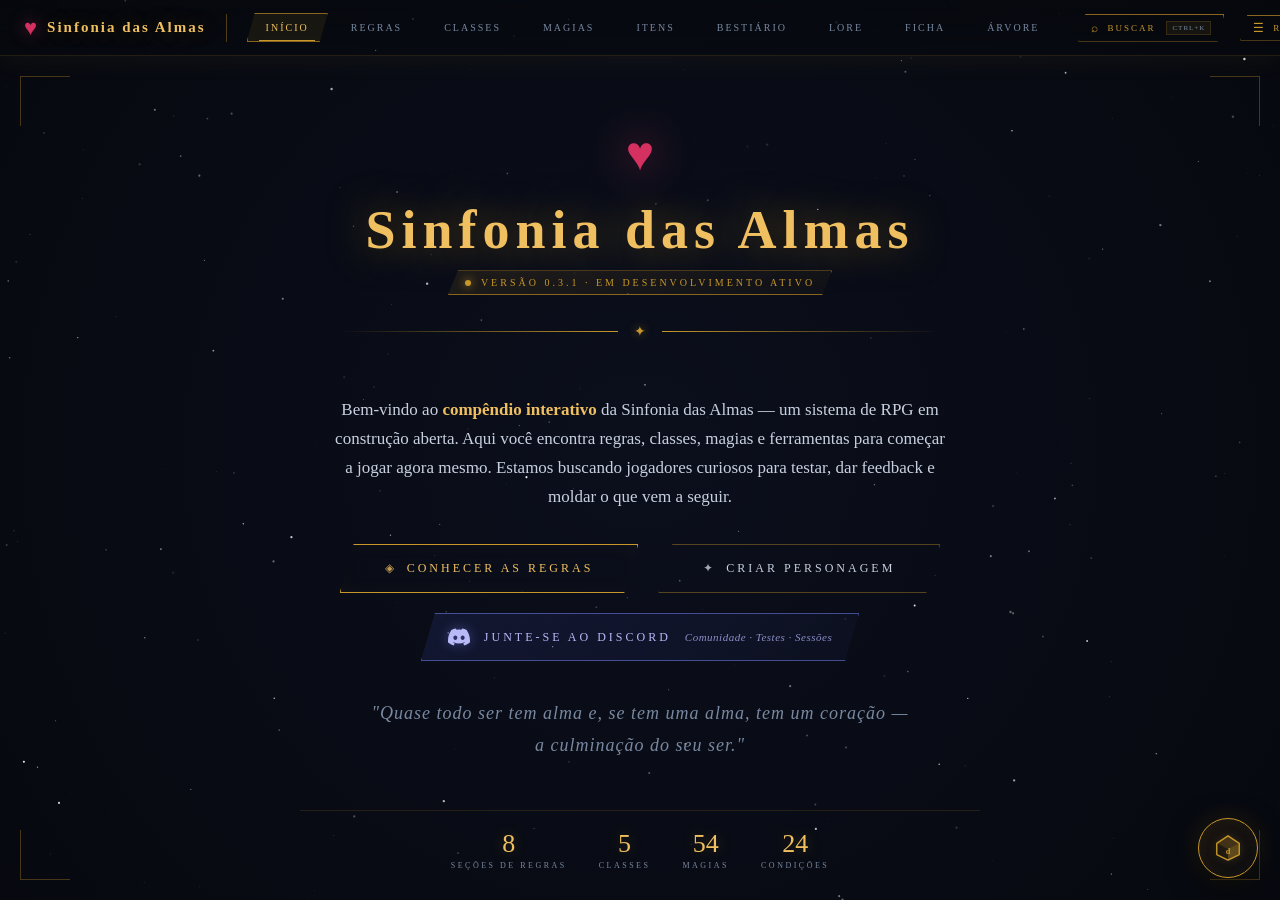
==== commit a2fb1ad0: "Update index.html" ====
--- a/index.html
+++ b/index.html
@@ -1025,6 +1025,7 @@
     <div class="nav-tab" data-page="regras">Regras</div>
     <div class="nav-tab" data-page="classes">Classes</div>
     <div class="nav-tab" data-page="magias">Magias</div>
+    <div class="nav-tab" data-page="itens">Itens</div>
     <div class="nav-tab" data-page="bestiario">Bestiário</div>
     <div class="nav-tab" data-page="lore">Lore</div>
     <div class="nav-tab" data-page="ficha">Ficha</div>
@@ -1962,6 +1963,7 @@
 <script src="data/rules.js"></script>
 <script src="data/classes.js"></script>
 <script src="data/spells.js"></script>
+<script src="data/items.js"></script>
 <script src="js/pages.js"></script>
 <script src="js/dice-roller.js"></script>
 <script src="js/reference-card.js"></script>
--- a/css/pages.css
+++ b/css/pages.css
@@ -0,0 +1,1559 @@
+/* ═══════════════════════════════════════════════
+   SINFONIA DAS ALMAS — Content Pages CSS
+   For: Regras, Classes, Magias, Bestiário
+═══════════════════════════════════════════════ */
+
+/* Common scrollbars */
+#page-regras,
+#page-classes,
+#page-magias,
+#page-bestiario {
+  overflow-y: auto;
+  overflow-x: hidden;
+}
+#page-regras::-webkit-scrollbar,
+#page-classes::-webkit-scrollbar,
+#page-magias::-webkit-scrollbar,
+#page-bestiario::-webkit-scrollbar { width: 6px; }
+#page-regras::-webkit-scrollbar-thumb,
+#page-classes::-webkit-scrollbar-thumb,
+#page-magias::-webkit-scrollbar-thumb,
+#page-bestiario::-webkit-scrollbar-thumb { background: var(--gold-dim); border-radius: 3px; }
+
+/* shared section header */
+.classes-header,
+.magias-header {
+  text-align: center;
+  margin-bottom: 18px;
+  position: relative;
+  z-index: 2;
+}
+.classes-lead {
+  font-family: 'EB Garamond', serif;
+  font-style: italic;
+  font-size: 16px;
+  color: var(--silver-dim);
+  margin-top: 14px;
+  max-width: 700px;
+  margin-left: auto;
+  margin-right: auto;
+  line-height: 1.6;
+}
+
+/* ═══════════════════════════════════════════════
+   REGRAS — TOC layout
+═══════════════════════════════════════════════ */
+.regras-wrapper {
+  display: grid;
+  grid-template-columns: 240px 1fr;
+  gap: 24px;
+  max-width: 1240px;
+  margin: 0 auto;
+  padding: 28px 24px 0;
+  position: relative;
+  z-index: 2;
+  height: 100%;
+  align-items: start;
+}
+
+.regras-toc {
+  position: sticky;
+  top: 28px;
+  background: linear-gradient(135deg, var(--panel) 0%, var(--bg) 100%);
+  border: 1px solid var(--border);
+  padding: 18px 14px;
+  align-self: start;
+}
+.regras-toc::before,
+.regras-toc::after {
+  content: ''; position: absolute;
+  width: 10px; height: 10px;
+  border-color: var(--gold-dim); border-style: solid;
+}
+.regras-toc::before { top:-1px; left:-1px; border-width:2px 0 0 2px; }
+.regras-toc::after  { bottom:-1px; right:-1px; border-width:0 2px 2px 0; }
+.toc-title {
+  font-family: 'Cinzel', serif;
+  font-size: 10px;
+  letter-spacing: 3px;
+  text-transform: uppercase;
+  color: var(--gold-light);
+  padding-bottom: 10px;
+  margin-bottom: 10px;
+  border-bottom: 1px solid rgba(200,151,42,0.2);
+}
+.toc-nav { display: flex; flex-direction: column; gap: 2px; }
+.toc-link {
+  display: flex;
+  align-items: center;
+  gap: 9px;
+  font-family: 'Cinzel', serif;
+  font-size: 10px;
+  letter-spacing: 1.5px;
+  text-transform: uppercase;
+  color: var(--silver-dim);
+  padding: 8px 10px;
+  cursor: pointer;
+  border-left: 2px solid transparent;
+  transition: all 0.15s;
+}
+.toc-link:hover { color: var(--silver); background: rgba(200,151,42,0.04); }
+.toc-link.active {
+  color: var(--gold-light);
+  background: rgba(200,151,42,0.08);
+  border-left-color: var(--gold);
+}
+.toc-glyph { color: var(--gold); font-size: 11px; width: 14px; text-align: center; }
+
+.regras-content {
+  height: 100%;
+  overflow-y: auto;
+  padding-right: 8px;
+  padding-bottom: 60px;
+}
+.regras-content::-webkit-scrollbar { width: 6px; }
+.regras-content::-webkit-scrollbar-thumb { background: var(--gold-dim); border-radius: 3px; }
+
+.rule-section {
+  margin-bottom: 36px;
+  scroll-margin-top: 24px;
+}
+.rule-section-header {
+  display: flex;
+  align-items: baseline;
+  gap: 14px;
+  padding-bottom: 12px;
+  margin-bottom: 18px;
+  border-bottom: 1px solid rgba(200,151,42,0.2);
+}
+.rule-glyph {
+  font-size: 22px;
+  color: var(--gold);
+  text-shadow: 0 0 14px rgba(200,151,42,0.5);
+}
+.rule-section-header h2 {
+  font-family: 'Cinzel Decorative', serif;
+  font-size: 22px;
+  font-weight: 700;
+  color: var(--gold-light);
+  letter-spacing: 3px;
+  text-shadow: 0 0 18px rgba(200,151,42,0.3);
+}
+
+.rule-intro {
+  font-family: 'EB Garamond', serif;
+  font-size: 17px;
+  font-style: italic;
+  color: var(--silver);
+  line-height: 1.7;
+  margin-bottom: 18px;
+  text-wrap: pretty;
+}
+.rule-subtitle {
+  font-family: 'Cinzel', serif;
+  font-size: 12px;
+  font-weight: 600;
+  letter-spacing: 4px;
+  text-transform: uppercase;
+  color: var(--gold-light);
+  margin: 26px 0 12px;
+  display: flex;
+  align-items: center;
+  gap: 10px;
+}
+.rule-subtitle::before {
+  content: '';
+  width: 24px; height: 1px;
+  background: linear-gradient(to right, var(--gold), transparent);
+}
+.rule-para {
+  font-family: 'EB Garamond', serif;
+  font-size: 16px;
+  color: var(--text);
+  line-height: 1.75;
+  margin-bottom: 14px;
+  text-wrap: pretty;
+}
+.rule-quote {
+  font-family: 'EB Garamond', serif;
+  font-size: 19px;
+  font-style: italic;
+  color: var(--gold-light);
+  line-height: 1.7;
+  padding: 18px 24px;
+  border-left: 2px solid var(--gold);
+  background: linear-gradient(to right, rgba(200,151,42,0.05), transparent);
+  margin-bottom: 20px;
+}
+.rule-quote-small {
+  font-family: 'EB Garamond', serif;
+  font-size: 16px;
+  font-style: italic;
+  color: var(--silver-dim);
+  padding: 12px 20px;
+  border-left: 1px solid var(--gold-dim);
+  margin-top: 14px;
+  text-align: center;
+}
+
+.formula-box {
+  font-family: 'Cinzel', serif;
+  font-size: 15px;
+  letter-spacing: 1.5px;
+  color: var(--gold-light);
+  text-align: center;
+  padding: 18px 24px;
+  margin: 16px 0;
+  border: 1px solid var(--gold-dim);
+  background: linear-gradient(135deg, rgba(200,151,42,0.08), rgba(200,151,42,0.02));
+  box-shadow: 0 0 24px rgba(200,151,42,0.08), inset 0 0 24px rgba(200,151,42,0.04);
+  position: relative;
+}
+.formula-box::before,
+.formula-box::after {
+  content: '✦';
+  position: absolute;
+  top: 50%;
+  transform: translateY(-50%);
+  color: var(--gold);
+  font-size: 11px;
+}
+.formula-box::before { left: 14px; }
+.formula-box::after { right: 14px; }
+
+.rule-callout {
+  font-family: 'EB Garamond', serif;
+  font-size: 15px;
+  line-height: 1.65;
+  color: var(--text);
+  padding: 14px 18px;
+  margin: 16px 0;
+  background: rgba(200,151,42,0.05);
+  border-left: 2px solid var(--gold);
+}
+.rule-callout.small {
+  font-size: 14px;
+  font-style: italic;
+  color: var(--silver-dim);
+  border-left-color: var(--gold-dim);
+}
+
+/* Tables */
+.rule-table-wrap,
+.skill-table-wrap {
+  margin: 14px 0 20px;
+  border: 1px solid var(--border);
+  background: rgba(0,0,0,0.3);
+  overflow-x: auto;
+}
+.rule-table,
+.skill-table {
+  width: 100%;
+  border-collapse: collapse;
+  font-family: 'EB Garamond', serif;
+  font-size: 14.5px;
+}
+.rule-table th,
+.skill-table th {
+  font-family: 'Cinzel', serif;
+  font-size: 9px;
+  letter-spacing: 2px;
+  text-transform: uppercase;
+  color: var(--gold-light);
+  background: rgba(200,151,42,0.08);
+  padding: 10px 14px;
+  text-align: left;
+  border-bottom: 1px solid var(--gold-dim);
+}
+.rule-table td,
+.skill-table td {
+  padding: 9px 14px;
+  border-bottom: 1px solid rgba(200,151,42,0.08);
+  color: var(--text);
+  vertical-align: top;
+}
+.rule-table tr:last-child td,
+.skill-table tr:last-child td { border-bottom: none; }
+.rule-table tr:hover td,
+.skill-table tr:hover td { background: rgba(200,151,42,0.03); }
+
+.skill-table .sk-name { color: var(--gold-light); font-weight: 600; font-family: 'Cinzel', serif; font-size: 12px; letter-spacing: 1px; }
+.skill-table .sk-combo { color: var(--silver-dim); font-family: 'Cinzel', serif; font-size: 10px; letter-spacing: 1.5px; white-space: nowrap; }
+
+/* Attribute grid */
+.rule-attr-grid {
+  display: grid;
+  grid-template-columns: repeat(auto-fit, minmax(170px, 1fr));
+  gap: 10px;
+  margin: 14px 0 20px;
+}
+.rule-attr-card {
+  background: linear-gradient(135deg, var(--panel) 0%, var(--bg) 100%);
+  border: 1px solid var(--border);
+  padding: 14px;
+  text-align: center;
+  clip-path: polygon(10px 0%, 100% 0%, calc(100% - 10px) 100%, 0% 100%);
+  transition: border-color 0.2s, box-shadow 0.2s;
+}
+.rule-attr-card:hover {
+  border-color: var(--gold);
+  box-shadow: 0 0 18px rgba(200,151,42,0.12);
+}
+.ra-code {
+  font-family: 'Cinzel Decorative', serif;
+  font-size: 22px;
+  color: var(--gold-light);
+  letter-spacing: 2px;
+  margin-bottom: 2px;
+  text-shadow: 0 0 14px rgba(200,151,42,0.3);
+}
+.ra-name {
+  font-family: 'Cinzel', serif;
+  font-size: 10px;
+  letter-spacing: 2px;
+  color: var(--silver-dim);
+  text-transform: uppercase;
+  margin-bottom: 8px;
+  padding-bottom: 8px;
+  border-bottom: 1px solid rgba(200,151,42,0.15);
+}
+.ra-desc {
+  font-family: 'EB Garamond', serif;
+  font-size: 13px;
+  color: var(--text);
+  line-height: 1.5;
+}
+
+/* AoE Grid */
+.aoe-grid {
+  display: grid;
+  grid-template-columns: repeat(auto-fit, minmax(180px, 1fr));
+  gap: 12px;
+  margin: 14px 0 20px;
+}
+.aoe-card {
+  background: linear-gradient(135deg, var(--panel) 0%, var(--bg) 100%);
+  border: 1px solid var(--border);
+  padding: 14px;
+  text-align: center;
+}
+.aoe-visual {
+  width: 100%;
+  max-width: 120px;
+  margin: 0 auto 10px;
+}
+.aoe-visual svg { width: 100%; height: auto; display: block; }
+.aoe-name {
+  font-family: 'Cinzel', serif;
+  font-size: 12px;
+  letter-spacing: 2px;
+  color: var(--gold-light);
+  margin-bottom: 6px;
+  text-transform: uppercase;
+}
+.aoe-desc {
+  font-family: 'EB Garamond', serif;
+  font-size: 13px;
+  color: var(--text);
+  line-height: 1.55;
+}
+
+/* Rule list */
+.rule-list {
+  list-style: none;
+  margin: 12px 0 16px;
+}
+.rule-list li {
+  font-family: 'EB Garamond', serif;
+  font-size: 15px;
+  line-height: 1.65;
+  color: var(--text);
+  padding: 8px 0 8px 18px;
+  border-bottom: 1px solid rgba(200,151,42,0.06);
+  position: relative;
+}
+.rule-list li::before {
+  content: '◆';
+  position: absolute;
+  left: 0;
+  top: 10px;
+  color: var(--gold);
+  font-size: 8px;
+}
+.rule-list li:last-child { border-bottom: none; }
+.rl-label { color: var(--gold-light); font-family: 'Cinzel', serif; font-size: 11px; letter-spacing: 1.5px; text-transform: uppercase; margin-right: 6px; }
+
+/* Examples box */
+.examples-box {
+  background: rgba(200,151,42,0.04);
+  border: 1px solid rgba(200,151,42,0.15);
+  padding: 12px 16px;
+  margin: 14px 0;
+}
+.ex-title {
+  font-family: 'Cinzel', serif;
+  font-size: 10px;
+  letter-spacing: 2px;
+  color: var(--gold);
+  text-transform: uppercase;
+  margin-bottom: 8px;
+}
+.examples-box ul { list-style: none; }
+.examples-box li {
+  font-family: 'EB Garamond', serif;
+  font-size: 14.5px;
+  color: var(--text);
+  padding: 5px 0 5px 14px;
+  position: relative;
+  line-height: 1.55;
+}
+.examples-box li::before {
+  content: '·';
+  position: absolute;
+  left: 4px;
+  color: var(--gold);
+  font-size: 16px;
+}
+
+/* Split */
+.rule-split {
+  display: grid;
+  grid-template-columns: 1fr 1fr;
+  gap: 12px;
+  margin: 14px 0 20px;
+}
+.split-card {
+  background: linear-gradient(135deg, var(--panel) 0%, var(--bg) 100%);
+  border: 1px solid var(--border);
+  border-left: 3px solid var(--accent, var(--gold));
+  padding: 16px 18px;
+}
+.split-title {
+  font-family: 'Cinzel', serif;
+  font-size: 12px;
+  letter-spacing: 3px;
+  color: var(--accent, var(--gold-light));
+  text-transform: uppercase;
+  margin-bottom: 10px;
+}
+.split-card p {
+  font-family: 'EB Garamond', serif;
+  font-size: 14.5px;
+  line-height: 1.6;
+  color: var(--text);
+  margin-bottom: 10px;
+}
+.split-card ul { list-style: none; }
+.split-card li {
+  font-family: 'EB Garamond', serif;
+  font-size: 13.5px;
+  color: var(--silver);
+  padding: 4px 0 4px 12px;
+  position: relative;
+  line-height: 1.5;
+}
+.split-card li::before {
+  content: '·';
+  position: absolute;
+  left: 0;
+  color: var(--accent, var(--gold));
+  font-size: 16px;
+  top: 2px;
+}
+
+/* Soul bars visual */
+.soul-bars-visual {
+  background: linear-gradient(135deg, var(--panel) 0%, var(--bg) 100%);
+  border: 1px solid var(--border);
+  padding: 18px 22px;
+  margin: 16px 0;
+  display: grid;
+  grid-template-columns: 1fr 1fr;
+  gap: 24px;
+  align-items: center;
+}
+.sb-det, .sb-cor {
+  display: flex;
+  flex-direction: column;
+  gap: 6px;
+}
+.sb-label {
+  font-family: 'Cinzel', serif;
+  font-size: 10px;
+  letter-spacing: 2px;
+  text-transform: uppercase;
+}
+.sb-det .sb-label { color: #c8972a; }
+.sb-cor .sb-label { color: #c84040; }
+.sb-track {
+  height: 16px;
+  border: 1px solid;
+  background: rgba(0,0,0,0.5);
+  overflow: hidden;
+}
+.sb-det .sb-track { border-color: #c8972a; }
+.sb-cor .sb-track { border-color: #c84040; }
+.sb-fill { height: 100%; }
+.sb-fill.det { background: linear-gradient(90deg, #c8972a, #f0c060); box-shadow: 0 0 12px rgba(200,151,42,0.4); }
+.sb-fill.cor { background: linear-gradient(90deg, #801010, #c84040); box-shadow: 0 0 12px rgba(200,64,64,0.4); }
+.sb-val {
+  font-family: 'Cinzel Decorative', serif;
+  font-size: 18px;
+  text-align: center;
+}
+.sb-det .sb-val { color: #c8972a; }
+.sb-cor .sb-val { color: #c84040; }
+.sb-note {
+  grid-column: 1 / -1;
+  font-family: 'EB Garamond', serif;
+  font-style: italic;
+  font-size: 14px;
+  color: var(--silver-dim);
+  text-align: center;
+  padding-top: 8px;
+  border-top: 1px solid rgba(200,151,42,0.12);
+}
+
+/* Step (criação) */
+.rule-step {
+  display: grid;
+  grid-template-columns: 56px 1fr;
+  gap: 18px;
+  align-items: start;
+  margin-bottom: 22px;
+  padding: 14px;
+  background: rgba(0,0,0,0.18);
+  border: 1px solid var(--border);
+  border-left: 2px solid var(--gold);
+}
+.step-marker {
+  font-family: 'Cinzel Decorative', serif;
+  font-size: 32px;
+  color: var(--gold-light);
+  text-align: center;
+  text-shadow: 0 0 16px rgba(200,151,42,0.4);
+  line-height: 1;
+}
+.step-title {
+  font-family: 'Cinzel', serif;
+  font-size: 13px;
+  letter-spacing: 3px;
+  color: var(--gold-light);
+  text-transform: uppercase;
+  margin-bottom: 8px;
+}
+.step-body p {
+  font-family: 'EB Garamond', serif;
+  font-size: 15px;
+  color: var(--text);
+  line-height: 1.65;
+  margin-bottom: 10px;
+}
+.step-body p.step-sub {
+  font-size: 14px;
+  font-style: italic;
+  color: var(--silver-dim);
+  border-top: 1px dashed rgba(200,151,42,0.15);
+  padding-top: 10px;
+  margin-top: 8px;
+}
+.step-formulas {
+  display: flex;
+  flex-direction: column;
+  gap: 4px;
+  margin-top: 8px;
+}
+.step-formula {
+  display: flex;
+  justify-content: space-between;
+  align-items: center;
+  background: rgba(200,151,42,0.05);
+  border: 1px solid rgba(200,151,42,0.15);
+  padding: 8px 14px;
+  font-family: 'EB Garamond', serif;
+}
+.sf-label {
+  font-family: 'Cinzel', serif;
+  font-size: 10px;
+  letter-spacing: 2px;
+  color: var(--silver-dim);
+  text-transform: uppercase;
+}
+.sf-value {
+  font-family: 'Cinzel', serif;
+  font-size: 12px;
+  letter-spacing: 1px;
+  color: var(--gold-light);
+}
+.step-sets {
+  display: grid;
+  grid-template-columns: repeat(auto-fit, minmax(170px, 1fr));
+  gap: 8px;
+  margin-top: 10px;
+}
+.set-card {
+  background: rgba(200,151,42,0.05);
+  border: 1px solid rgba(200,151,42,0.18);
+  padding: 10px 12px;
+  text-align: center;
+}
+.set-name {
+  font-family: 'Cinzel', serif;
+  font-size: 10px;
+  letter-spacing: 2px;
+  color: var(--gold-light);
+  margin-bottom: 8px;
+  text-transform: uppercase;
+}
+.set-dice { display: flex; flex-wrap: wrap; gap: 4px; justify-content: center; }
+.die-chip {
+  font-family: 'Cinzel', serif;
+  font-size: 11px;
+  padding: 3px 8px;
+  background: rgba(0,0,0,0.4);
+  border: 1px solid var(--gold-dim);
+  color: var(--gold-light);
+  letter-spacing: 0.5px;
+}
+.step-items { margin-top: 10px; display: flex; flex-direction: column; gap: 8px; }
+.step-item {
+  background: rgba(200,151,42,0.03);
+  padding: 9px 12px;
+  border-left: 2px solid var(--gold-dim);
+}
+.si-label {
+  display: block;
+  font-family: 'Cinzel', serif;
+  font-size: 10px;
+  letter-spacing: 2px;
+  color: var(--gold-light);
+  text-transform: uppercase;
+  margin-bottom: 4px;
+}
+.step-item p {
+  font-size: 14px !important;
+  line-height: 1.55 !important;
+  margin: 0 !important;
+}
+.step-bonus {
+  margin-top: 12px;
+  padding: 12px 14px;
+  background: linear-gradient(135deg, rgba(200,151,42,0.1), rgba(200,151,42,0.02));
+  border: 1px solid var(--gold-dim);
+  font-family: 'EB Garamond', serif;
+  font-size: 14.5px;
+  color: var(--text);
+  line-height: 1.6;
+}
+
+/* Schools grid */
+.schools-grid {
+  display: grid;
+  grid-template-columns: repeat(auto-fit, minmax(220px, 1fr));
+  gap: 9px;
+  margin: 14px 0 20px;
+}
+.school-card {
+  background: linear-gradient(135deg, var(--panel) 0%, var(--bg) 100%);
+  border: 1px solid var(--border);
+  border-top: 2px solid var(--accent);
+  padding: 12px 14px;
+}
+.school-name {
+  font-family: 'Cinzel', serif;
+  font-size: 11px;
+  letter-spacing: 2px;
+  color: var(--accent);
+  text-transform: uppercase;
+  margin-bottom: 6px;
+}
+.school-desc {
+  font-family: 'EB Garamond', serif;
+  font-size: 13.5px;
+  color: var(--text);
+  line-height: 1.5;
+}
+
+/* Conditions grid */
+.conditions-grid {
+  display: grid;
+  grid-template-columns: repeat(auto-fit, minmax(240px, 1fr));
+  gap: 8px;
+  margin: 14px 0 20px;
+}
+.cond-card {
+  background: linear-gradient(135deg, var(--panel) 0%, var(--bg) 100%);
+  border: 1px solid var(--border);
+  border-left: 3px solid var(--accent);
+  padding: 10px 13px 11px;
+  transition: border-color 0.2s, box-shadow 0.2s, transform 0.2s;
+}
+.cond-card:hover {
+  border-color: var(--accent);
+  transform: translateY(-1px);
+  box-shadow: 0 4px 14px rgba(0,0,0,0.4), 0 0 16px color-mix(in srgb, var(--accent) 18%, transparent);
+}
+.cond-name {
+  font-family: 'Cinzel', serif;
+  font-size: 11px;
+  letter-spacing: 2px;
+  text-transform: uppercase;
+  color: var(--accent);
+  margin-bottom: 5px;
+  display: flex;
+  align-items: center;
+  gap: 7px;
+}
+.cond-name::before {
+  content: '';
+  width: 6px;
+  height: 6px;
+  background: var(--accent);
+  box-shadow: 0 0 8px var(--accent);
+  flex-shrink: 0;
+}
+.cond-desc {
+  font-family: 'EB Garamond', serif;
+  font-size: 13.5px;
+  color: var(--text);
+  line-height: 1.5;
+}
+
+/* Split formula */
+.split-formula {
+  display: grid;
+  grid-template-columns: 1fr 1fr;
+  gap: 12px;
+  margin: 14px 0 20px;
+}
+.sf-card {
+  background: linear-gradient(135deg, rgba(200,151,42,0.06), rgba(200,151,42,0.01));
+  border: 1px solid var(--gold-dim);
+  padding: 14px 18px;
+  text-align: center;
+}
+.sf-card-label {
+  font-family: 'Cinzel', serif;
+  font-size: 10px;
+  letter-spacing: 2px;
+  color: var(--silver-dim);
+  text-transform: uppercase;
+  margin-bottom: 8px;
+}
+.sf-card-formula {
+  font-family: 'Cinzel', serif;
+  font-size: 13px;
+  letter-spacing: 0.5px;
+  color: var(--gold-light);
+}
+
+/* ═══════════════════════════════════════════════
+   CLASSES
+═══════════════════════════════════════════════ */
+.classes-wrapper {
+  max-width: 1100px;
+  margin: 0 auto;
+  padding: 28px 24px 60px;
+  position: relative;
+  z-index: 2;
+}
+
+.class-tabs-row {
+  display: flex;
+  gap: 6px;
+  justify-content: center;
+  margin: 20px 0 24px;
+  flex-wrap: wrap;
+}
+.class-tab-pill {
+  font-family: 'Cinzel', serif;
+  font-size: 11px;
+  letter-spacing: 2px;
+  text-transform: uppercase;
+  padding: 10px 22px;
+  background: rgba(0,0,0,0.3);
+  border: 1px solid rgba(255,255,255,0.08);
+  color: var(--silver-dim);
+  cursor: pointer;
+  transition: all 0.2s;
+  clip-path: polygon(10px 0%, 100% 0%, calc(100% - 10px) 100%, 0% 100%);
+  display: flex;
+  align-items: center;
+  gap: 8px;
+}
+.ctp-glyph { color: var(--c); font-size: 13px; }
+.class-tab-pill:hover { color: #fff; border-color: var(--c); }
+.class-tab-pill.active {
+  color: #fff;
+  background: rgba(255,255,255,0.04);
+  border-color: var(--c);
+  box-shadow: 0 0 18px color-mix(in srgb, var(--c) 25%, transparent);
+}
+
+.class-panel { display: none; }
+.class-panel.active {
+  display: block;
+  animation: classFade 0.4s cubic-bezier(0.4,0,0.2,1);
+}
+@keyframes classFade {
+  from { opacity: 0; transform: translateY(10px); }
+  to   { opacity: 1; transform: translateY(0); }
+}
+
+.class-hero {
+  display: grid;
+  grid-template-columns: 110px 1fr;
+  gap: 22px;
+  align-items: center;
+  background: linear-gradient(135deg, var(--panel) 0%, var(--bg) 100%);
+  border: 1px solid var(--border);
+  border-top: 2px solid var(--c);
+  padding: 22px 26px;
+  margin-bottom: 14px;
+  position: relative;
+}
+.class-hero::before,
+.class-hero::after {
+  content: ''; position: absolute;
+  width: 10px; height: 10px;
+  border-color: var(--c); border-style: solid;
+}
+.class-hero::before { top:-1px; left:-1px; border-width:2px 0 0 2px; }
+.class-hero::after  { bottom:-1px; right:-1px; border-width:0 2px 2px 0; }
+
+.class-glyph-big {
+  font-size: 70px;
+  color: var(--c);
+  text-align: center;
+  line-height: 1;
+  text-shadow: 0 0 30px color-mix(in srgb, var(--c) 50%, transparent);
+}
+.class-hero-text h2 {
+  font-family: 'Cinzel Decorative', serif;
+  font-size: 28px;
+  color: var(--gold-light);
+  letter-spacing: 4px;
+  margin-bottom: 4px;
+  text-shadow: 0 0 18px color-mix(in srgb, var(--c) 30%, transparent);
+}
+.class-tagline {
+  font-family: 'EB Garamond', serif;
+  font-style: italic;
+  font-size: 16px;
+  color: var(--c);
+  margin-bottom: 10px;
+}
+.class-desc {
+  font-family: 'EB Garamond', serif;
+  font-size: 15px;
+  color: var(--text);
+  line-height: 1.65;
+  text-wrap: pretty;
+}
+
+.class-stats-grid {
+  display: grid;
+  grid-template-columns: repeat(auto-fit, minmax(200px, 1fr));
+  gap: 8px;
+  margin-bottom: 18px;
+}
+.cs-card {
+  background: rgba(0,0,0,0.3);
+  border: 1px solid var(--border);
+  padding: 11px 14px;
+  text-align: center;
+}
+.cs-label {
+  font-family: 'Cinzel', serif;
+  font-size: 9px;
+  letter-spacing: 2px;
+  color: var(--silver-dim);
+  text-transform: uppercase;
+  margin-bottom: 6px;
+}
+.cs-value {
+  font-family: 'Cinzel', serif;
+  font-size: 12px;
+  letter-spacing: 1px;
+  color: var(--gold-light);
+}
+
+.abilities-title {
+  font-family: 'Cinzel', serif;
+  font-size: 12px;
+  font-weight: 600;
+  letter-spacing: 4px;
+  text-transform: uppercase;
+  color: var(--c, var(--gold-light));
+  margin: 22px 0 12px;
+  padding-bottom: 9px;
+  border-bottom: 1px solid color-mix(in srgb, var(--c, var(--gold)) 30%, transparent);
+  display: flex;
+  align-items: center;
+  gap: 10px;
+}
+.abilities-title::before {
+  content: '✦';
+  font-size: 11px;
+  color: var(--c, var(--gold));
+}
+.extra-subtitle {
+  font-family: 'Cinzel', serif;
+  font-size: 10px;
+  letter-spacing: 2px;
+  text-transform: uppercase;
+  color: var(--silver-dim);
+  margin: 18px 0 10px;
+  padding-bottom: 5px;
+  border-bottom: 1px dashed rgba(200,151,42,0.15);
+}
+
+.ability-list {
+  display: grid;
+  grid-template-columns: 1fr 1fr;
+  gap: 8px;
+}
+.ability-list.compact { grid-template-columns: 1fr 1fr 1fr; }
+.ability-card {
+  background: linear-gradient(135deg, var(--panel) 0%, var(--bg) 100%);
+  border: 1px solid var(--border);
+  padding: 11px 14px;
+  transition: border-color 0.2s, box-shadow 0.2s;
+}
+.ability-card:hover {
+  border-color: var(--c, var(--gold));
+  box-shadow: 0 0 16px color-mix(in srgb, var(--c, var(--gold)) 20%, transparent);
+}
+.ab-head {
+  display: flex;
+  justify-content: space-between;
+  align-items: flex-start;
+  gap: 8px;
+  margin-bottom: 7px;
+  padding-bottom: 6px;
+  border-bottom: 1px solid rgba(200,151,42,0.1);
+}
+.ab-name {
+  font-family: 'Cinzel', serif;
+  font-size: 12px;
+  letter-spacing: 1.5px;
+  color: var(--gold-light);
+  text-transform: uppercase;
+  flex: 1;
+  line-height: 1.3;
+}
+.ab-tags { display: flex; flex-direction: column; gap: 3px; align-items: flex-end; flex-shrink: 0; }
+.ab-chip {
+  font-family: 'Cinzel', serif;
+  font-size: 8px;
+  letter-spacing: 1px;
+  padding: 2px 7px;
+  white-space: nowrap;
+}
+.ab-chip.tier {
+  border: 1px solid var(--c, var(--gold));
+  color: var(--c, var(--gold));
+  background: color-mix(in srgb, var(--c, var(--gold)) 10%, transparent);
+}
+.ab-chip.cost {
+  border: 1px solid rgba(255,255,255,0.1);
+  color: var(--silver-dim);
+}
+.ab-desc {
+  font-family: 'EB Garamond', serif;
+  font-size: 14px;
+  color: var(--text);
+  line-height: 1.55;
+}
+
+@media (max-width: 760px) {
+  .ability-list,
+  .ability-list.compact { grid-template-columns: 1fr; }
+}
+
+/* ═══════════════════════════════════════════════
+   MAGIAS — Grimório
+═══════════════════════════════════════════════ */
+.magias-wrapper {
+  max-width: 1240px;
+  margin: 0 auto;
+  padding: 28px 24px 60px;
+  position: relative;
+  z-index: 2;
+}
+.magias-count {
+  font-family: 'Cinzel', serif;
+  font-size: 10px;
+  letter-spacing: 2px;
+  text-transform: uppercase;
+  color: var(--silver-dim);
+  margin-top: 12px;
+}
+
+.magias-filters {
+  display: flex;
+  flex-wrap: wrap;
+  gap: 14px;
+  margin-bottom: 22px;
+  padding: 14px 16px;
+  background: linear-gradient(135deg, var(--panel) 0%, var(--bg) 100%);
+  border: 1px solid var(--border);
+  align-items: end;
+}
+.filter-group { display: flex; flex-direction: column; gap: 6px; }
+.filter-group.grow { flex: 1; min-width: 180px; }
+.filter-group > label {
+  font-family: 'Cinzel', serif;
+  font-size: 9px;
+  letter-spacing: 2px;
+  text-transform: uppercase;
+  color: var(--silver-dim);
+}
+.pill-row { display: flex; gap: 4px; }
+.pill {
+  font-family: 'Cinzel', serif;
+  font-size: 10px;
+  letter-spacing: 1.5px;
+  text-transform: uppercase;
+  padding: 7px 13px;
+  background: rgba(0,0,0,0.4);
+  border: 1px solid rgba(255,255,255,0.08);
+  color: var(--silver-dim);
+  cursor: pointer;
+  transition: all 0.15s;
+}
+.pill:hover { color: var(--silver); border-color: var(--border); }
+.pill.active {
+  color: var(--gold-light);
+  border-color: var(--gold);
+  background: var(--gold-faint);
+  box-shadow: inset 0 0 12px rgba(200,151,42,0.08);
+}
+.school-select {
+  font-family: 'EB Garamond', serif;
+  font-size: 14px;
+  background: rgba(0,0,0,0.4);
+  border: 1px solid var(--border);
+  color: var(--text);
+  padding: 7px 10px;
+  outline: none;
+  cursor: pointer;
+  -webkit-appearance: none; appearance: none;
+  min-width: 180px;
+}
+.school-select:focus { border-color: var(--gold); }
+.school-select option { background: #0b0f18; color: var(--text); }
+.search-input {
+  font-family: 'EB Garamond', serif;
+  font-size: 14px;
+  background: rgba(0,0,0,0.4);
+  border: 1px solid var(--border);
+  color: var(--text);
+  padding: 7px 12px;
+  outline: none;
+  width: 100%;
+  transition: border-color 0.2s, box-shadow 0.2s;
+}
+.search-input:focus {
+  border-color: var(--gold);
+  box-shadow: 0 0 10px rgba(200,151,42,0.15);
+}
+
+.spell-group { margin-bottom: 24px; }
+.spell-group-header {
+  display: flex;
+  align-items: baseline;
+  gap: 14px;
+  padding-bottom: 8px;
+  margin-bottom: 12px;
+  border-bottom: 1px solid rgba(200,151,42,0.18);
+}
+.sg-num {
+  font-family: 'Cinzel Decorative', serif;
+  font-size: 28px;
+  color: var(--gold-light);
+  letter-spacing: 2px;
+  text-shadow: 0 0 18px rgba(200,151,42,0.4);
+  line-height: 1;
+}
+.sg-label {
+  font-family: 'Cinzel', serif;
+  font-size: 12px;
+  letter-spacing: 3px;
+  color: var(--gold-light);
+  text-transform: uppercase;
+}
+.sg-count {
+  margin-left: auto;
+  font-family: 'Cinzel', serif;
+  font-size: 10px;
+  letter-spacing: 1.5px;
+  color: var(--silver-dim);
+}
+
+.spell-cards {
+  display: grid;
+  grid-template-columns: repeat(auto-fill, minmax(280px, 1fr));
+  gap: 10px;
+}
+.spell-card {
+  background: linear-gradient(135deg, var(--panel) 0%, var(--bg) 100%);
+  border: 1px solid var(--border);
+  border-left: 3px solid var(--school);
+  padding: 12px 14px 14px;
+  cursor: pointer;
+  transition: all 0.2s;
+  position: relative;
+  overflow: hidden;
+}
+.spell-card::before {
+  content: '';
+  position: absolute;
+  inset: 0;
+  background: radial-gradient(circle at top right, color-mix(in srgb, var(--school) 18%, transparent), transparent 60%);
+  opacity: 0;
+  transition: opacity 0.25s;
+  pointer-events: none;
+}
+.spell-card:hover {
+  border-color: var(--school);
+  transform: translateY(-2px);
+  box-shadow: 0 6px 24px rgba(0,0,0,0.5), 0 0 16px color-mix(in srgb, var(--school) 25%, transparent);
+}
+.spell-card:hover::before { opacity: 1; }
+.sc-top {
+  display: flex;
+  justify-content: space-between;
+  align-items: center;
+  margin-bottom: 6px;
+}
+.sc-school {
+  font-family: 'Cinzel', serif;
+  font-size: 8.5px;
+  letter-spacing: 2px;
+  color: var(--school);
+  text-transform: uppercase;
+}
+.sc-type {
+  font-family: 'Cinzel', serif;
+  font-size: 7.5px;
+  letter-spacing: 1.5px;
+  padding: 2px 7px;
+  text-transform: uppercase;
+}
+.sc-type.arcane { background: rgba(120,80,200,0.15); color: #b8a0e8; border: 1px solid #6040a0; }
+.sc-type.divine { background: rgba(200,151,42,0.12); color: var(--gold-light); border: 1px solid var(--gold-dim); }
+
+.sc-name {
+  font-family: 'Cinzel', serif;
+  font-size: 15px;
+  font-weight: 600;
+  color: var(--gold-light);
+  margin-bottom: 8px;
+  letter-spacing: 0.5px;
+  line-height: 1.25;
+}
+.sc-meta {
+  display: flex;
+  flex-wrap: wrap;
+  gap: 8px 12px;
+  margin-bottom: 8px;
+  padding-bottom: 8px;
+  border-bottom: 1px solid rgba(200,151,42,0.1);
+}
+.sc-meta-item {
+  font-family: 'EB Garamond', serif;
+  font-size: 12px;
+  color: var(--silver-dim);
+  white-space: nowrap;
+}
+.sc-brief {
+  font-family: 'EB Garamond', serif;
+  font-size: 13.5px;
+  color: var(--text);
+  line-height: 1.55;
+  font-style: italic;
+  margin-bottom: 8px;
+}
+.sc-tags {
+  display: flex;
+  flex-wrap: wrap;
+  gap: 4px;
+}
+.sc-tag {
+  font-family: 'Cinzel', serif;
+  font-size: 8px;
+  letter-spacing: 1px;
+  padding: 2px 6px;
+  background: rgba(255,255,255,0.04);
+  color: var(--silver-dim);
+  border: 1px solid rgba(255,255,255,0.06);
+  text-transform: uppercase;
+}
+
+.no-results {
+  text-align: center;
+  padding: 60px 20px;
+  font-family: 'EB Garamond', serif;
+  font-style: italic;
+  font-size: 16px;
+  color: var(--silver-dim);
+}
+
+/* Spell modal */
+.spell-modal {
+  position: fixed;
+  inset: 0;
+  z-index: 500;
+  display: none;
+  align-items: center;
+  justify-content: center;
+  padding: 20px;
+}
+.spell-modal.open {
+  display: flex;
+  animation: smFade 0.25s ease;
+}
+@keyframes smFade {
+  from { opacity: 0; } to { opacity: 1; }
+}
+.spell-modal-backdrop {
+  position: absolute;
+  inset: 0;
+  background: rgba(6,8,13,0.85);
+  backdrop-filter: blur(4px);
+}
+.spell-modal-card {
+  position: relative;
+  background: linear-gradient(135deg, #0d111c 0%, #060810 100%);
+  border: 1px solid var(--gold-dim);
+  max-width: 580px;
+  width: 100%;
+  max-height: 90vh;
+  overflow-y: auto;
+  padding: 24px 28px 28px;
+  box-shadow: 0 20px 80px rgba(0,0,0,0.8), 0 0 40px rgba(200,151,42,0.12);
+  animation: smSlide 0.3s cubic-bezier(0.4,0,0.2,1);
+}
+@keyframes smSlide {
+  from { opacity: 0; transform: translateY(20px) scale(0.95); }
+  to   { opacity: 1; transform: translateY(0) scale(1); }
+}
+.spell-modal-card::-webkit-scrollbar { width: 4px; }
+.spell-modal-card::-webkit-scrollbar-thumb { background: var(--gold-dim); }
+
+.sm-close {
+  position: absolute;
+  top: 12px; right: 14px;
+  width: 30px; height: 30px;
+  background: transparent;
+  border: 1px solid var(--gold-dim);
+  color: var(--gold);
+  font-size: 18px;
+  cursor: pointer;
+  display: flex;
+  align-items: center;
+  justify-content: center;
+  transition: all 0.15s;
+  line-height: 1;
+}
+.sm-close:hover { background: rgba(200,151,42,0.1); color: var(--gold-light); transform: rotate(90deg); }
+
+.sm-top {
+  display: flex;
+  align-items: center;
+  gap: 18px;
+  padding-bottom: 14px;
+  margin-bottom: 16px;
+  border-bottom: 1px solid var(--gold-dim);
+}
+.sm-circle {
+  width: 60px;
+  height: 60px;
+  border: 2px solid var(--school);
+  display: flex;
+  align-items: center;
+  justify-content: center;
+  font-family: 'Cinzel Decorative', serif;
+  font-size: 22px;
+  color: var(--school);
+  flex-shrink: 0;
+  text-shadow: 0 0 14px color-mix(in srgb, var(--school) 40%, transparent);
+  box-shadow: inset 0 0 18px color-mix(in srgb, var(--school) 18%, transparent);
+}
+.sm-school {
+  font-family: 'Cinzel', serif;
+  font-size: 9px;
+  letter-spacing: 2.5px;
+  color: var(--school);
+  text-transform: uppercase;
+  margin-bottom: 4px;
+}
+.sm-name {
+  font-family: 'Cinzel Decorative', serif;
+  font-size: 22px;
+  color: var(--gold-light);
+  letter-spacing: 2px;
+  line-height: 1.1;
+  text-shadow: 0 0 16px rgba(200,151,42,0.3);
+}
+
+.sm-meta {
+  display: grid;
+  grid-template-columns: 1fr 1fr;
+  gap: 8px;
+  margin-bottom: 18px;
+}
+.sm-meta-row {
+  display: flex;
+  flex-direction: column;
+  gap: 3px;
+  padding: 8px 12px;
+  background: rgba(200,151,42,0.04);
+  border: 1px solid rgba(200,151,42,0.12);
+}
+.sm-mkey {
+  font-family: 'Cinzel', serif;
+  font-size: 8px;
+  letter-spacing: 2px;
+  color: var(--silver-dim);
+  text-transform: uppercase;
+}
+.sm-mval {
+  font-family: 'EB Garamond', serif;
+  font-size: 14px;
+  color: var(--gold-light);
+}
+
+.sm-desc {
+  font-family: 'EB Garamond', serif;
+  font-size: 15px;
+  color: var(--text);
+  line-height: 1.7;
+  margin-bottom: 14px;
+  text-wrap: pretty;
+}
+.sm-desc strong { color: var(--gold-light); font-weight: 600; }
+.sm-tags { display: flex; flex-wrap: wrap; gap: 4px; }
+
+/* ═══════════════════════════════════════════════
+   BESTIÁRIO
+═══════════════════════════════════════════════ */
+.bestiario-wrapper {
+  max-width: 1100px;
+  margin: 0 auto;
+  padding: 28px 24px 60px;
+  position: relative;
+  z-index: 2;
+}
+.best-stage {
+  background: linear-gradient(135deg, var(--panel) 0%, var(--bg) 100%);
+  border: 1px solid var(--border);
+  padding: 36px 32px;
+  text-align: center;
+  margin-top: 18px;
+  position: relative;
+}
+.best-stage::before,
+.best-stage::after {
+  content: ''; position: absolute;
+  width: 14px; height: 14px;
+  border-color: var(--gold-dim); border-style: solid;
+}
+.best-stage::before { top:-1px; left:-1px; border-width:2px 0 0 2px; }
+.best-stage::after  { bottom:-1px; right:-1px; border-width:0 2px 2px 0; }
+.best-stage-glyph {
+  font-size: 56px;
+  color: var(--gold-dim);
+  margin-bottom: 12px;
+  text-shadow: 0 0 30px rgba(200,151,42,0.2);
+}
+.best-stage h2 {
+  font-family: 'Cinzel Decorative', serif;
+  font-size: 22px;
+  color: var(--gold-light);
+  letter-spacing: 3px;
+  margin-bottom: 12px;
+  text-shadow: 0 0 18px rgba(200,151,42,0.3);
+}
+.best-stage > p {
+  font-family: 'EB Garamond', serif;
+  font-style: italic;
+  font-size: 15px;
+  color: var(--silver-dim);
+  line-height: 1.65;
+  max-width: 580px;
+  margin: 0 auto 24px;
+}
+.best-categories {
+  display: grid;
+  grid-template-columns: repeat(auto-fit, minmax(180px, 1fr));
+  gap: 8px;
+  margin-top: 18px;
+}
+.best-cat {
+  display: flex;
+  align-items: center;
+  gap: 12px;
+  background: rgba(0,0,0,0.3);
+  border: 1px solid rgba(200,151,42,0.1);
+  padding: 12px 14px;
+  text-align: left;
+  transition: all 0.2s;
+}
+.best-cat.ready { border-color: var(--gold-dim); background: rgba(200,151,42,0.05); }
+.bc-icon {
+  font-size: 22px;
+  color: var(--gold-dim);
+  width: 32px;
+  text-align: center;
+}
+.best-cat.ready .bc-icon { color: var(--gold); text-shadow: 0 0 10px rgba(200,151,42,0.4); }
+.bc-name {
+  font-family: 'Cinzel', serif;
+  font-size: 11px;
+  letter-spacing: 2px;
+  color: var(--silver);
+  text-transform: uppercase;
+}
+.bc-sub {
+  font-family: 'EB Garamond', serif;
+  font-size: 12px;
+  font-style: italic;
+  color: var(--silver-dim);
+  margin-top: 2px;
+}
+.best-cat.ready .bc-name { color: var(--gold-light); }
+.best-cat.ready .bc-sub { color: var(--gold); }
+
+.best-invocations { margin-top: 36px; }
+.invoc-lead {
+  font-family: 'EB Garamond', serif;
+  font-style: italic;
+  font-size: 15px;
+  color: var(--silver-dim);
+  line-height: 1.6;
+  margin-bottom: 18px;
+}
+.invoc-grid {
+  display: grid;
+  grid-template-columns: repeat(auto-fit, minmax(380px, 1fr));
+  gap: 14px;
+}
+.invoc-card {
+  --c: var(--gold);
+  background: linear-gradient(135deg, var(--panel) 0%, var(--bg) 100%);
+  border: 1px solid var(--border);
+  border-top: 2px solid var(--c);
+  padding: 18px 20px;
+  position: relative;
+}
+.invoc-card.feerico { --c: #a070d8; }
+.invoc-card.morto-vivo { --c: #60a060; }
+.invoc-head {
+  display: flex;
+  align-items: center;
+  gap: 12px;
+  margin-bottom: 12px;
+  padding-bottom: 10px;
+  border-bottom: 1px solid color-mix(in srgb, var(--c) 30%, transparent);
+}
+.invoc-glyph {
+  font-size: 28px;
+  color: var(--c);
+  text-shadow: 0 0 16px color-mix(in srgb, var(--c) 40%, transparent);
+}
+.invoc-head h3 {
+  font-family: 'Cinzel Decorative', serif;
+  font-size: 18px;
+  color: var(--gold-light);
+  letter-spacing: 2px;
+}
+.invoc-tag {
+  font-family: 'Cinzel', serif;
+  font-size: 9px;
+  letter-spacing: 1.5px;
+  color: var(--silver-dim);
+  margin-bottom: 14px;
+  text-transform: uppercase;
+}
+.invoc-essences {
+  display: flex;
+  flex-direction: column;
+  gap: 6px;
+  margin-bottom: 14px;
+}
+.essence {
+  display: grid;
+  grid-template-columns: 130px 1fr;
+  gap: 12px;
+  align-items: baseline;
+  padding: 8px 12px;
+  background: rgba(255,255,255,0.02);
+  border-left: 2px solid var(--c);
+}
+.ess-name {
+  font-family: 'Cinzel', serif;
+  font-size: 11px;
+  letter-spacing: 1.5px;
+  color: var(--c);
+  text-transform: uppercase;
+}
+.ess-desc {
+  font-family: 'EB Garamond', serif;
+  font-size: 13.5px;
+  color: var(--text);
+  font-style: italic;
+}
+.invoc-stats {
+  display: flex;
+  flex-direction: column;
+  gap: 4px;
+  margin-bottom: 12px;
+  padding-top: 12px;
+  border-top: 1px solid rgba(200,151,42,0.1);
+}
+.is-row {
+  display: flex;
+  justify-content: space-between;
+  font-family: 'EB Garamond', serif;
+  font-size: 13.5px;
+}
+.is-row > span {
+  font-family: 'Cinzel', serif;
+  font-size: 9px;
+  letter-spacing: 1.5px;
+  color: var(--silver-dim);
+  text-transform: uppercase;
+}
+.is-row strong { color: var(--text); }
+.invoc-pending {
+  font-family: 'EB Garamond', serif;
+  font-style: italic;
+  font-size: 13px;
+  color: var(--silver-dim);
+  text-align: center;
+  padding: 10px;
+  border: 1px dashed rgba(200,151,42,0.15);
+  background: rgba(200,151,42,0.02);
+}
+
+/* ═══════════════════════════════════════════════
+   RESPONSIVE
+═══════════════════════════════════════════════ */
+@media (max-width: 920px) {
+  .regras-wrapper { grid-template-columns: 1fr; }
+  .regras-toc { position: relative; top: 0; }
+  .rule-split { grid-template-columns: 1fr; }
+  .split-formula { grid-template-columns: 1fr; }
+  .class-hero { grid-template-columns: 1fr; text-align: center; }
+  .invoc-grid { grid-template-columns: 1fr; }
+  .essence { grid-template-columns: 1fr; gap: 4px; }
+}
+
+@media (max-width: 600px) {
+  .magias-filters { gap: 10px; }
+  .pill-row { flex-wrap: wrap; }
+  .sm-meta { grid-template-columns: 1fr; }
+  .rule-step { grid-template-columns: 1fr; text-align: center; }
+}
--- a/css/extras.css
+++ b/css/extras.css
@@ -0,0 +1,1338 @@
+/* ═══════════════════════════════════════════════
+   SINFONIA DAS ALMAS — Extras
+   Dice Roller · Reference Card · Lore Page
+═══════════════════════════════════════════════ */
+
+/* Reference card trigger in header */
+.ref-card-btn {
+  display: flex;
+  align-items: center;
+  gap: 7px;
+  font-family: 'Cinzel', serif;
+  font-size: 9px;
+  letter-spacing: 2px;
+  text-transform: uppercase;
+  padding: 6px 12px;
+  background: transparent;
+  border: 1px solid var(--gold-dim);
+  color: var(--gold);
+  cursor: pointer;
+  transition: all 0.2s;
+  clip-path: polygon(7px 0%, 100% 0%, calc(100% - 7px) 100%, 0% 100%);
+}
+.ref-card-btn:hover {
+  border-color: var(--gold);
+  color: var(--gold-light);
+  background: var(--gold-faint);
+  box-shadow: 0 0 14px rgba(200,151,42,0.18);
+}
+.ref-card-btn .rcb-glyph {
+  font-size: 12px;
+  line-height: 1;
+}
+.ref-card-btn .rcb-kbd {
+  font-family: 'Cinzel', serif;
+  font-size: 7px;
+  letter-spacing: 1px;
+  padding: 2px 5px;
+  margin-left: 4px;
+  background: rgba(200,151,42,0.08);
+  border: 1px solid rgba(200,151,42,0.18);
+  color: var(--silver-dim);
+}
+@media (max-width: 800px) {
+  .ref-card-btn .rcb-kbd { display: none; }
+}
+@media (max-width: 700px) {
+  .ref-card-btn .rcb-label { display: none; }
+  .ref-card-btn { padding: 6px 10px; }
+}
+
+/* ═══════════════════════════════════════════════
+   GLOBAL SEARCH PALETTE
+═══════════════════════════════════════════════ */
+#search-overlay {
+  position: fixed;
+  inset: 0;
+  z-index: 9800;
+  display: none;
+  align-items: flex-start;
+  justify-content: center;
+  padding: 80px 20px 20px;
+}
+#search-overlay.open {
+  display: flex;
+  animation: srch-fade 0.18s ease;
+}
+@keyframes srch-fade { from { opacity: 0; } to { opacity: 1; } }
+.srch-backdrop {
+  position: absolute;
+  inset: 0;
+  background: rgba(6,8,13,0.78);
+  backdrop-filter: blur(6px);
+}
+.srch-modal {
+  position: relative;
+  background: linear-gradient(135deg, #0d111c 0%, #060810 100%);
+  border: 1px solid var(--gold-dim);
+  width: 100%;
+  max-width: 640px;
+  max-height: calc(100vh - 100px);
+  display: flex;
+  flex-direction: column;
+  box-shadow: 0 24px 80px rgba(0,0,0,0.8), 0 0 50px rgba(200,151,42,0.15);
+  animation: srch-slide 0.22s cubic-bezier(0.4,0,0.2,1);
+}
+@keyframes srch-slide {
+  from { opacity: 0; transform: translateY(-12px) scale(0.97); }
+  to   { opacity: 1; transform: translateY(0) scale(1); }
+}
+.srch-modal::before {
+  content: '';
+  position: absolute;
+  top: 0; left: 0; right: 0;
+  height: 1px;
+  background: linear-gradient(to right, transparent, var(--gold), transparent);
+}
+
+.srch-input-row {
+  display: flex;
+  align-items: center;
+  gap: 12px;
+  padding: 14px 18px;
+  border-bottom: 1px solid rgba(200,151,42,0.18);
+}
+.srch-icon {
+  font-size: 16px;
+  color: var(--gold);
+  flex-shrink: 0;
+  filter: drop-shadow(0 0 6px rgba(200,151,42,0.4));
+}
+.srch-input {
+  flex: 1;
+  background: transparent;
+  border: none;
+  color: var(--text);
+  font-family: 'EB Garamond', serif;
+  font-size: 18px;
+  padding: 4px 0;
+  outline: none;
+}
+.srch-input::placeholder { color: var(--silver-dim); font-style: italic; }
+.srch-kbd {
+  font-family: 'Cinzel', serif;
+  font-size: 9px;
+  letter-spacing: 1.5px;
+  padding: 3px 7px;
+  background: rgba(200,151,42,0.08);
+  border: 1px solid rgba(200,151,42,0.2);
+  color: var(--silver-dim);
+  flex-shrink: 0;
+}
+
+.srch-results {
+  flex: 1;
+  overflow-y: auto;
+  padding: 6px 6px 8px;
+  min-height: 80px;
+  max-height: 60vh;
+}
+.srch-results::-webkit-scrollbar { width: 4px; }
+.srch-results::-webkit-scrollbar-thumb { background: var(--gold-dim); }
+.srch-row {
+  --accent: var(--gold);
+  display: grid;
+  grid-template-columns: 28px 1fr auto;
+  gap: 12px;
+  align-items: center;
+  padding: 10px 14px;
+  cursor: pointer;
+  border-left: 2px solid transparent;
+  transition: background 0.1s, border-color 0.1s;
+}
+.srch-row.selected {
+  background: rgba(200,151,42,0.07);
+  border-left-color: var(--accent);
+}
+.sr-icon {
+  font-size: 16px;
+  color: var(--accent);
+  text-align: center;
+  text-shadow: 0 0 8px color-mix(in srgb, var(--accent) 40%, transparent);
+}
+.sr-text { min-width: 0; }
+.sr-title {
+  font-family: 'Cinzel', serif;
+  font-size: 13px;
+  letter-spacing: 0.5px;
+  color: var(--gold-light);
+  margin-bottom: 2px;
+  white-space: nowrap;
+  overflow: hidden;
+  text-overflow: ellipsis;
+}
+.srch-row.selected .sr-title { color: #fff; }
+.sr-sub {
+  font-family: 'EB Garamond', serif;
+  font-size: 13px;
+  color: var(--silver-dim);
+  white-space: nowrap;
+  overflow: hidden;
+  text-overflow: ellipsis;
+  font-style: italic;
+}
+.sr-cat {
+  font-family: 'Cinzel', serif;
+  font-size: 8px;
+  letter-spacing: 1.5px;
+  text-transform: uppercase;
+  padding: 3px 8px;
+  background: rgba(255,255,255,0.04);
+  border: 1px solid rgba(255,255,255,0.06);
+  color: var(--silver-dim);
+  white-space: nowrap;
+  flex-shrink: 0;
+}
+.srch-row.selected .sr-cat {
+  border-color: var(--accent);
+  color: var(--accent);
+  background: color-mix(in srgb, var(--accent) 10%, transparent);
+}
+.srch-empty {
+  text-align: center;
+  padding: 40px 20px;
+  font-family: 'EB Garamond', serif;
+  font-style: italic;
+  font-size: 15px;
+  color: var(--silver-dim);
+}
+
+.srch-footer {
+  display: flex;
+  gap: 14px;
+  align-items: center;
+  padding: 9px 18px;
+  border-top: 1px solid rgba(200,151,42,0.12);
+  font-family: 'Cinzel', serif;
+  font-size: 9px;
+  letter-spacing: 1px;
+  color: var(--silver-dim);
+  text-transform: uppercase;
+  flex-wrap: wrap;
+}
+.srch-footer kbd {
+  display: inline-block;
+  font-family: 'Cinzel', serif;
+  font-size: 8px;
+  padding: 2px 5px;
+  margin: 0 2px;
+  background: rgba(200,151,42,0.08);
+  border: 1px solid rgba(200,151,42,0.18);
+  color: var(--gold);
+}
+.srch-tip { margin-left: auto; }
+
+/* Flash highlight when navigating to a target */
+.srch-flash {
+  animation: srch-flash-anim 1.4s ease;
+}
+@keyframes srch-flash-anim {
+  0%   { box-shadow: 0 0 0 0 transparent; }
+  20%  { box-shadow: 0 0 0 4px rgba(200,151,42,0.4), 0 0 24px rgba(200,151,42,0.5); background-color: rgba(200,151,42,0.05); }
+  100% { box-shadow: 0 0 0 0 transparent; }
+}
+
+@media (max-width: 600px) {
+  #search-overlay { padding: 40px 12px 12px; }
+  .srch-input { font-size: 16px; }
+  .sr-cat { display: none; }
+}
+
+/* ═══════════════════════════════════════════════
+   DICE ROLLER (flutuante)
+═══════════════════════════════════════════════ */
+#dice-roller-root { font-family: 'EB Garamond', serif; }
+
+.dr-fab {
+  position: fixed;
+  right: 22px;
+  bottom: 22px;
+  width: 60px;
+  height: 60px;
+  border-radius: 50%;
+  background: linear-gradient(135deg, #1a1410, #0a0c12);
+  border: 1px solid var(--gold);
+  color: var(--gold);
+  cursor: pointer;
+  z-index: 800;
+  box-shadow: 0 8px 30px rgba(0,0,0,0.6), 0 0 24px rgba(200,151,42,0.18), inset 0 0 18px rgba(200,151,42,0.06);
+  display: flex;
+  align-items: center;
+  justify-content: center;
+  padding: 0;
+  transition: all 0.25s cubic-bezier(0.4,0,0.2,1);
+}
+.dr-fab:hover {
+  color: var(--gold-light);
+  border-color: var(--gold-light);
+  box-shadow: 0 10px 36px rgba(0,0,0,0.7), 0 0 38px rgba(200,151,42,0.4), inset 0 0 22px rgba(200,151,42,0.12);
+  transform: translateY(-2px) scale(1.05);
+}
+.dr-fab.pulse { animation: dr-pulse 0.6s ease; }
+@keyframes dr-pulse {
+  0%   { box-shadow: 0 8px 30px rgba(0,0,0,0.6), 0 0 24px rgba(200,151,42,0.18); }
+  50%  { box-shadow: 0 8px 30px rgba(0,0,0,0.6), 0 0 50px rgba(240,192,96,0.7); }
+  100% { box-shadow: 0 8px 30px rgba(0,0,0,0.6), 0 0 24px rgba(200,151,42,0.18); }
+}
+.dr-fab-icon {
+  width: 30px;
+  height: 30px;
+  filter: drop-shadow(0 0 4px rgba(200,151,42,0.4));
+}
+.dr-fab-last {
+  position: absolute;
+  top: -10px;
+  right: -10px;
+  background: var(--gold);
+  color: #0a0c12;
+  font-family: 'Cinzel Decorative', serif;
+  font-size: 13px;
+  font-weight: 700;
+  min-width: 26px;
+  height: 26px;
+  border-radius: 13px;
+  padding: 0 7px;
+  display: flex;
+  align-items: center;
+  justify-content: center;
+  opacity: 0;
+  transform: scale(0.5);
+  pointer-events: none;
+  box-shadow: 0 0 16px rgba(240,192,96,0.6);
+  transition: opacity 0.3s, transform 0.3s;
+}
+.dr-fab-last.show {
+  opacity: 1;
+  transform: scale(1);
+  animation: dr-badge-pop 1.2s ease forwards;
+}
+@keyframes dr-badge-pop {
+  0% { opacity: 0; transform: scale(0.5); }
+  20% { opacity: 1; transform: scale(1.3); }
+  35% { transform: scale(1); }
+  85% { opacity: 1; }
+  100% { opacity: 0; transform: scale(0.9); }
+}
+
+.dr-panel {
+  position: fixed;
+  right: 22px;
+  bottom: 96px;
+  width: 320px;
+  max-height: calc(100vh - 130px);
+  background: linear-gradient(135deg, #0d111c 0%, #060810 100%);
+  border: 1px solid var(--gold-dim);
+  box-shadow: 0 20px 60px rgba(0,0,0,0.8), 0 0 40px rgba(200,151,42,0.1);
+  z-index: 801;
+  opacity: 0;
+  transform: translateY(12px) scale(0.96);
+  pointer-events: none;
+  transition: opacity 0.25s, transform 0.25s cubic-bezier(0.4,0,0.2,1);
+  display: flex;
+  flex-direction: column;
+}
+.dr-panel.open {
+  opacity: 1;
+  transform: translateY(0) scale(1);
+  pointer-events: all;
+}
+.dr-panel::before {
+  content: '';
+  position: absolute;
+  top: 0; left: 0; right: 0;
+  height: 1px;
+  background: linear-gradient(to right, transparent, var(--gold), transparent);
+}
+
+.dr-header {
+  display: flex;
+  align-items: center;
+  justify-content: space-between;
+  padding: 14px 18px 12px;
+  border-bottom: 1px solid rgba(200,151,42,0.18);
+}
+.dr-title {
+  font-family: 'Cinzel', serif;
+  font-size: 11px;
+  letter-spacing: 3px;
+  text-transform: uppercase;
+  color: var(--gold-light);
+  display: flex;
+  align-items: center;
+  gap: 8px;
+}
+.dr-title-glyph { color: var(--gold); font-size: 12px; }
+.dr-close {
+  width: 24px;
+  height: 24px;
+  background: transparent;
+  border: 1px solid transparent;
+  color: var(--silver-dim);
+  font-size: 17px;
+  cursor: pointer;
+  line-height: 1;
+  display: flex;
+  align-items: center;
+  justify-content: center;
+  transition: all 0.15s;
+  padding: 0;
+}
+.dr-close:hover { color: var(--gold-light); border-color: var(--gold-dim); }
+
+.dr-section {
+  padding: 12px 18px;
+  border-bottom: 1px solid rgba(200,151,42,0.08);
+}
+.dr-section:last-child { border-bottom: none; }
+.dr-section-label {
+  font-family: 'Cinzel', serif;
+  font-size: 8px;
+  letter-spacing: 2px;
+  text-transform: uppercase;
+  color: var(--silver-dim);
+  margin-bottom: 9px;
+  display: flex;
+  justify-content: space-between;
+  align-items: center;
+}
+
+.dr-quick-grid {
+  display: grid;
+  grid-template-columns: repeat(3, 1fr);
+  gap: 5px;
+}
+.dr-quick {
+  font-family: 'Cinzel', serif;
+  font-size: 13px;
+  letter-spacing: 1px;
+  padding: 9px 0;
+  background: rgba(0,0,0,0.45);
+  border: 1px solid var(--gold-dim);
+  color: var(--gold-light);
+  cursor: pointer;
+  transition: all 0.15s;
+  clip-path: polygon(6px 0%, 100% 0%, calc(100% - 6px) 100%, 0% 100%);
+}
+.dr-quick:hover {
+  background: rgba(200,151,42,0.12);
+  border-color: var(--gold);
+  color: #fff;
+  box-shadow: 0 0 10px rgba(200,151,42,0.25);
+}
+.dr-quick:active { transform: translateY(1px); }
+
+.dr-formula-row {
+  display: flex;
+  gap: 6px;
+}
+.dr-formula-input {
+  flex: 1;
+  background: rgba(0,0,0,0.45);
+  border: 1px solid var(--border);
+  color: var(--text);
+  font-family: 'Cinzel', serif;
+  font-size: 13px;
+  padding: 8px 10px;
+  outline: none;
+  letter-spacing: 1px;
+}
+.dr-formula-input:focus {
+  border-color: var(--gold);
+  box-shadow: 0 0 10px rgba(200,151,42,0.15);
+}
+.dr-roll-btn {
+  font-family: 'Cinzel', serif;
+  font-size: 10px;
+  letter-spacing: 2px;
+  text-transform: uppercase;
+  padding: 0 14px;
+  background: linear-gradient(135deg, rgba(200,151,42,0.18), rgba(200,151,42,0.05));
+  border: 1px solid var(--gold);
+  color: var(--gold-light);
+  cursor: pointer;
+  transition: all 0.15s;
+}
+.dr-roll-btn:hover {
+  background: linear-gradient(135deg, rgba(200,151,42,0.3), rgba(200,151,42,0.1));
+  color: #fff;
+  box-shadow: 0 0 14px rgba(200,151,42,0.3);
+}
+.dr-hint {
+  font-family: 'EB Garamond', serif;
+  font-size: 11px;
+  font-style: italic;
+  color: var(--silver-dim);
+  margin-top: 7px;
+}
+.dr-hint code {
+  font-family: 'Cinzel', serif;
+  font-size: 10px;
+  background: rgba(200,151,42,0.08);
+  border: 1px solid rgba(200,151,42,0.15);
+  padding: 1px 5px;
+  color: var(--gold-light);
+}
+
+.dr-result-section { background: rgba(200,151,42,0.04); }
+.dr-result-section.error .dr-result-total { color: #c84040; }
+.dr-result-label {
+  font-family: 'Cinzel', serif;
+  font-size: 10px;
+  letter-spacing: 1.5px;
+  color: var(--gold);
+  text-transform: uppercase;
+  margin-bottom: 4px;
+  text-align: center;
+}
+.dr-result-total {
+  font-family: 'Cinzel Decorative', serif;
+  font-size: 38px;
+  color: var(--gold-light);
+  text-align: center;
+  line-height: 1;
+  text-shadow: 0 0 18px rgba(200,151,42,0.45);
+  margin-bottom: 8px;
+  transition: transform 0.2s;
+}
+.dr-result-total.pop {
+  animation: dr-total-pop 0.5s cubic-bezier(0.34, 1.56, 0.64, 1);
+}
+@keyframes dr-total-pop {
+  0% { transform: scale(0.6); opacity: 0.3; }
+  60% { transform: scale(1.15); }
+  100% { transform: scale(1); opacity: 1; }
+}
+.dr-result-breakdown {
+  text-align: center;
+  font-family: 'Cinzel', serif;
+  font-size: 12px;
+  letter-spacing: 1px;
+  color: var(--silver);
+  display: flex;
+  flex-wrap: wrap;
+  align-items: center;
+  justify-content: center;
+  gap: 4px;
+}
+.dr-result-breakdown .roll-die {
+  padding: 3px 8px;
+  background: rgba(0,0,0,0.35);
+  border: 1px solid var(--gold-dim);
+  color: var(--gold-light);
+  font-weight: 600;
+}
+.dr-result-breakdown .roll-die.crit-high {
+  border-color: #f0c060;
+  color: #ffd070;
+  box-shadow: 0 0 10px rgba(240,192,96,0.4);
+}
+.dr-result-breakdown .roll-die.crit-low {
+  border-color: #c04040;
+  color: #e07060;
+}
+.dr-result-breakdown .roll-mod {
+  padding: 3px 8px;
+  background: rgba(200,151,42,0.08);
+  color: var(--silver);
+  border: 1px solid rgba(200,151,42,0.18);
+}
+.dr-result-breakdown .op { color: var(--silver-dim); margin: 0 2px; }
+.dr-result-breakdown .single-note {
+  font-family: 'Cinzel', serif;
+  font-size: 10px;
+  letter-spacing: 2px;
+  color: var(--silver-dim);
+  text-transform: uppercase;
+  background: transparent;
+  border: none;
+  padding: 0;
+}
+
+.dr-history-section { padding-bottom: 14px; }
+.dr-clear {
+  font-family: 'Cinzel', serif;
+  font-size: 8px;
+  letter-spacing: 1.5px;
+  color: var(--silver-dim);
+  background: transparent;
+  border: none;
+  cursor: pointer;
+  text-transform: uppercase;
+  padding: 0;
+}
+.dr-clear:hover { color: #c84040; }
+
+.dr-history-list {
+  max-height: 220px;
+  overflow-y: auto;
+  display: flex;
+  flex-direction: column;
+  gap: 4px;
+}
+.dr-history-list::-webkit-scrollbar { width: 4px; }
+.dr-history-list::-webkit-scrollbar-thumb { background: var(--gold-dim); }
+
+.dr-empty {
+  font-family: 'EB Garamond', serif;
+  font-style: italic;
+  font-size: 12px;
+  color: var(--silver-dim);
+  text-align: center;
+  padding: 8px;
+}
+
+.dr-hist-row {
+  display: grid;
+  grid-template-columns: 70px 1fr auto;
+  gap: 8px;
+  padding: 6px 8px;
+  background: rgba(0,0,0,0.25);
+  border: 1px solid rgba(200,151,42,0.08);
+  align-items: center;
+  cursor: pointer;
+  transition: border-color 0.15s, background 0.15s;
+}
+.dr-hist-row:hover { border-color: var(--gold-dim); background: rgba(200,151,42,0.04); }
+.hr-formula {
+  font-family: 'Cinzel', serif;
+  font-size: 10px;
+  letter-spacing: 0.5px;
+  color: var(--silver-dim);
+}
+.hr-breakdown {
+  display: flex;
+  flex-wrap: wrap;
+  gap: 2px;
+  font-family: 'Cinzel', serif;
+  font-size: 10px;
+}
+.hr-die {
+  padding: 1px 5px;
+  background: rgba(0,0,0,0.4);
+  color: var(--gold-light);
+  border: 1px solid rgba(200,151,42,0.15);
+}
+.hr-mod { color: var(--silver); padding: 1px 4px; }
+.hr-op { color: var(--silver-dim); }
+.hr-total {
+  font-family: 'Cinzel Decorative', serif;
+  font-size: 17px;
+  color: var(--gold-light);
+  min-width: 28px;
+  text-align: right;
+}
+
+/* When tree page open, push dice up a bit so it doesn't collide with tree-bottom */
+body.tree-active .dr-fab { bottom: 62px; }
+body.tree-active .dr-panel { bottom: 132px; }
+
+@media (max-width: 600px) {
+  .dr-fab { right: 14px; bottom: 14px; width: 52px; height: 52px; }
+  .dr-panel {
+    right: 10px;
+    bottom: 80px;
+    width: calc(100vw - 20px);
+    max-width: 340px;
+  }
+}
+
+/* Hide dice on print */
+@media print {
+  #dice-roller-root { display: none !important; }
+}
+
+/* ═══════════════════════════════════════════════
+   REFERENCE CARD overlay
+═══════════════════════════════════════════════ */
+#ref-card-overlay {
+  position: fixed;
+  inset: 0;
+  z-index: 9500;
+  display: none;
+}
+#ref-card-overlay.open { display: block; animation: rc-fade 0.25s ease; }
+@keyframes rc-fade { from { opacity: 0; } to { opacity: 1; } }
+.rc-backdrop {
+  position: absolute;
+  inset: 0;
+  background: rgba(6,8,13,0.92);
+  backdrop-filter: blur(6px);
+}
+.rc-shell {
+  position: relative;
+  height: 100%;
+  display: flex;
+  flex-direction: column;
+}
+.rc-toolbar {
+  display: flex;
+  align-items: center;
+  justify-content: space-between;
+  padding: 12px 22px;
+  background: rgba(6,8,13,0.98);
+  border-bottom: 1px solid var(--border);
+}
+.rc-toolbar-title {
+  font-family: 'Cinzel', serif;
+  font-size: 11px;
+  letter-spacing: 3px;
+  color: var(--gold-light);
+  text-transform: uppercase;
+}
+.rc-toolbar-actions { display: flex; gap: 8px; align-items: center; }
+.rc-tool-btn {
+  font-family: 'Cinzel', serif;
+  font-size: 10px;
+  letter-spacing: 2px;
+  text-transform: uppercase;
+  padding: 7px 16px;
+  background: transparent;
+  border: 1px solid var(--gold-dim);
+  color: var(--gold-light);
+  cursor: pointer;
+  transition: all 0.15s;
+}
+.rc-tool-btn:hover {
+  border-color: var(--gold);
+  background: rgba(200,151,42,0.1);
+  color: #fff;
+}
+.rc-tool-btn.rc-close {
+  padding: 0;
+  width: 30px;
+  height: 30px;
+  font-size: 18px;
+  letter-spacing: 0;
+  display: flex;
+  align-items: center;
+  justify-content: center;
+}
+
+.rc-page {
+  flex: 1;
+  overflow-y: auto;
+  padding: 24px 32px 40px;
+  max-width: 1100px;
+  margin: 0 auto;
+  width: 100%;
+  background: var(--bg);
+  color: var(--text);
+}
+.rc-page::-webkit-scrollbar { width: 6px; }
+.rc-page::-webkit-scrollbar-thumb { background: var(--gold-dim); }
+
+.rc-header {
+  display: flex;
+  justify-content: space-between;
+  align-items: center;
+  gap: 24px;
+  padding-bottom: 14px;
+  margin-bottom: 18px;
+  border-bottom: 2px solid var(--gold-dim);
+}
+.rc-header-left { display: flex; align-items: center; gap: 14px; }
+.rc-brand-glyph {
+  font-size: 36px;
+  color: var(--heart);
+  filter: drop-shadow(0 0 12px rgba(212,48,96,0.5));
+}
+.rc-brand-title {
+  font-family: 'Cinzel Decorative', serif;
+  font-size: 22px;
+  color: var(--gold-light);
+  letter-spacing: 4px;
+  text-shadow: 0 0 14px rgba(200,151,42,0.3);
+  line-height: 1;
+}
+.rc-brand-sub {
+  font-family: 'Cinzel', serif;
+  font-size: 9px;
+  letter-spacing: 3px;
+  text-transform: uppercase;
+  color: var(--silver-dim);
+  margin-top: 4px;
+}
+.rc-formula-pill {
+  border: 1px solid var(--gold);
+  padding: 8px 18px;
+  background: linear-gradient(135deg, rgba(200,151,42,0.1), rgba(200,151,42,0.02));
+  display: flex;
+  flex-direction: column;
+  gap: 2px;
+  align-items: center;
+}
+.rc-fp-label {
+  font-family: 'Cinzel', serif;
+  font-size: 8px;
+  letter-spacing: 2px;
+  color: var(--silver-dim);
+  text-transform: uppercase;
+}
+.rc-fp-val {
+  font-family: 'Cinzel', serif;
+  font-size: 12px;
+  letter-spacing: 1px;
+  color: var(--gold-light);
+}
+
+.rc-grid {
+  display: grid;
+  grid-template-columns: repeat(6, 1fr);
+  gap: 10px;
+}
+.rc-block {
+  background: linear-gradient(135deg, var(--panel) 0%, var(--bg) 100%);
+  border: 1px solid var(--border);
+  padding: 11px 13px 12px;
+  position: relative;
+  grid-column: span 2;
+  break-inside: avoid;
+}
+.rc-block.rc-span-2 { grid-column: span 3; }
+.rc-block.rc-s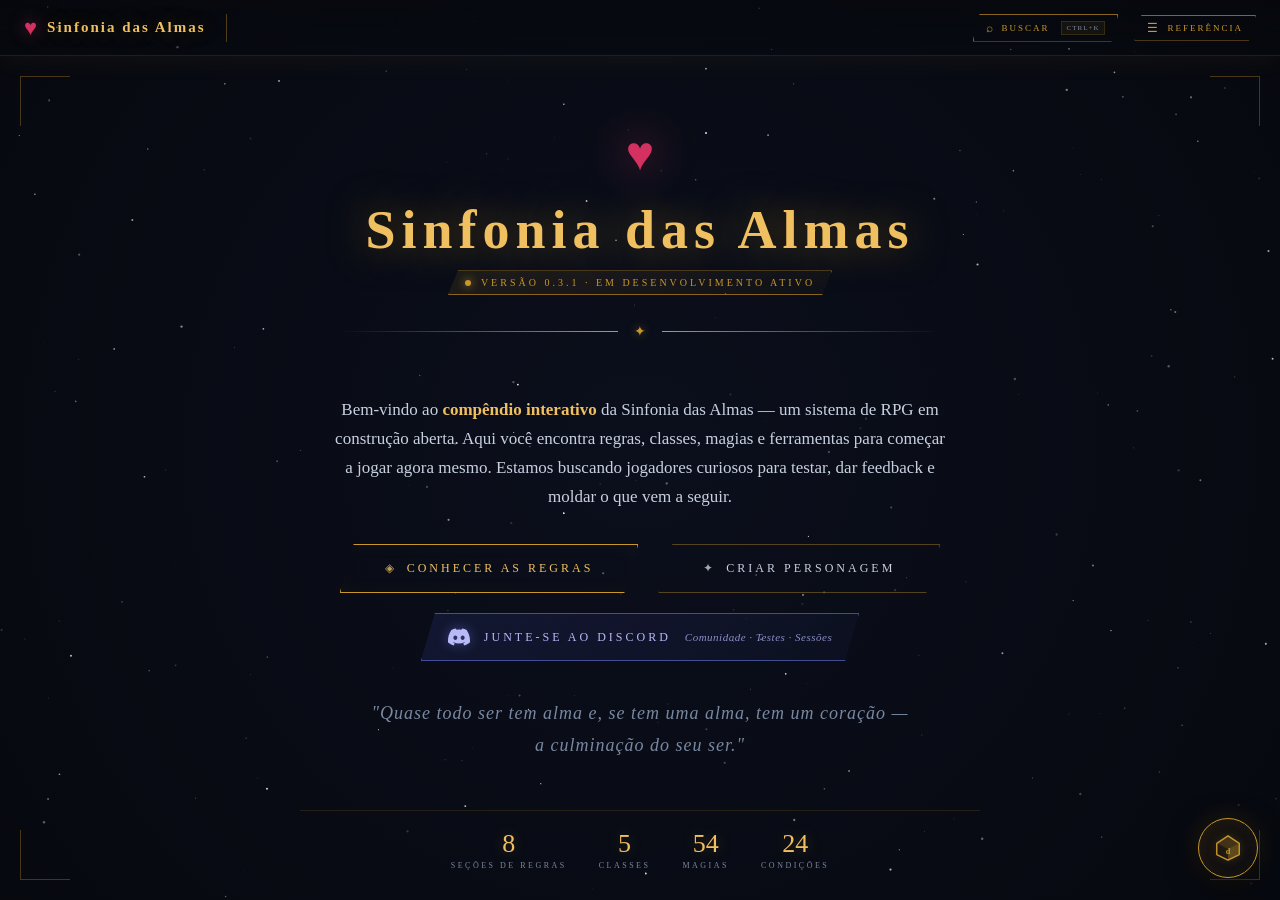
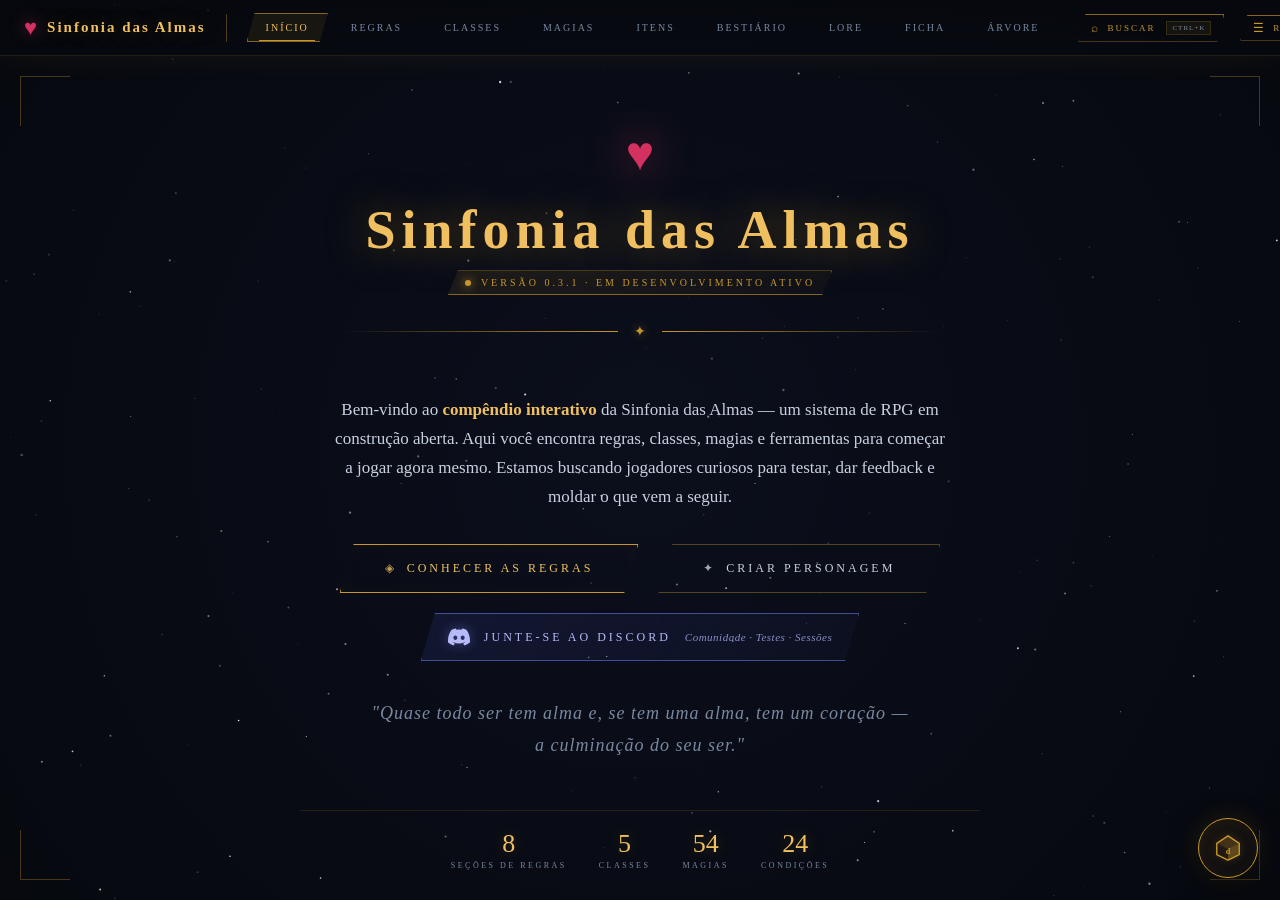
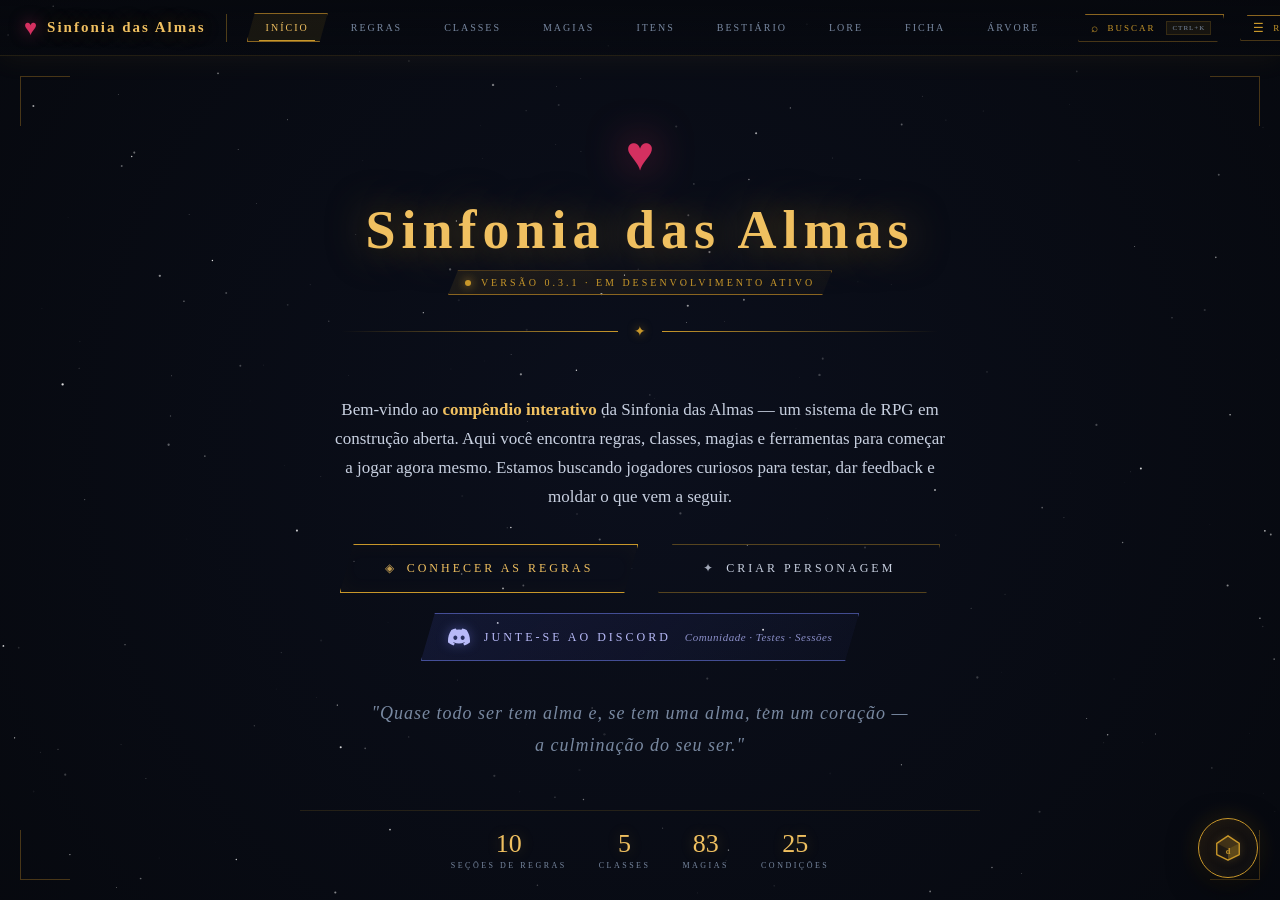
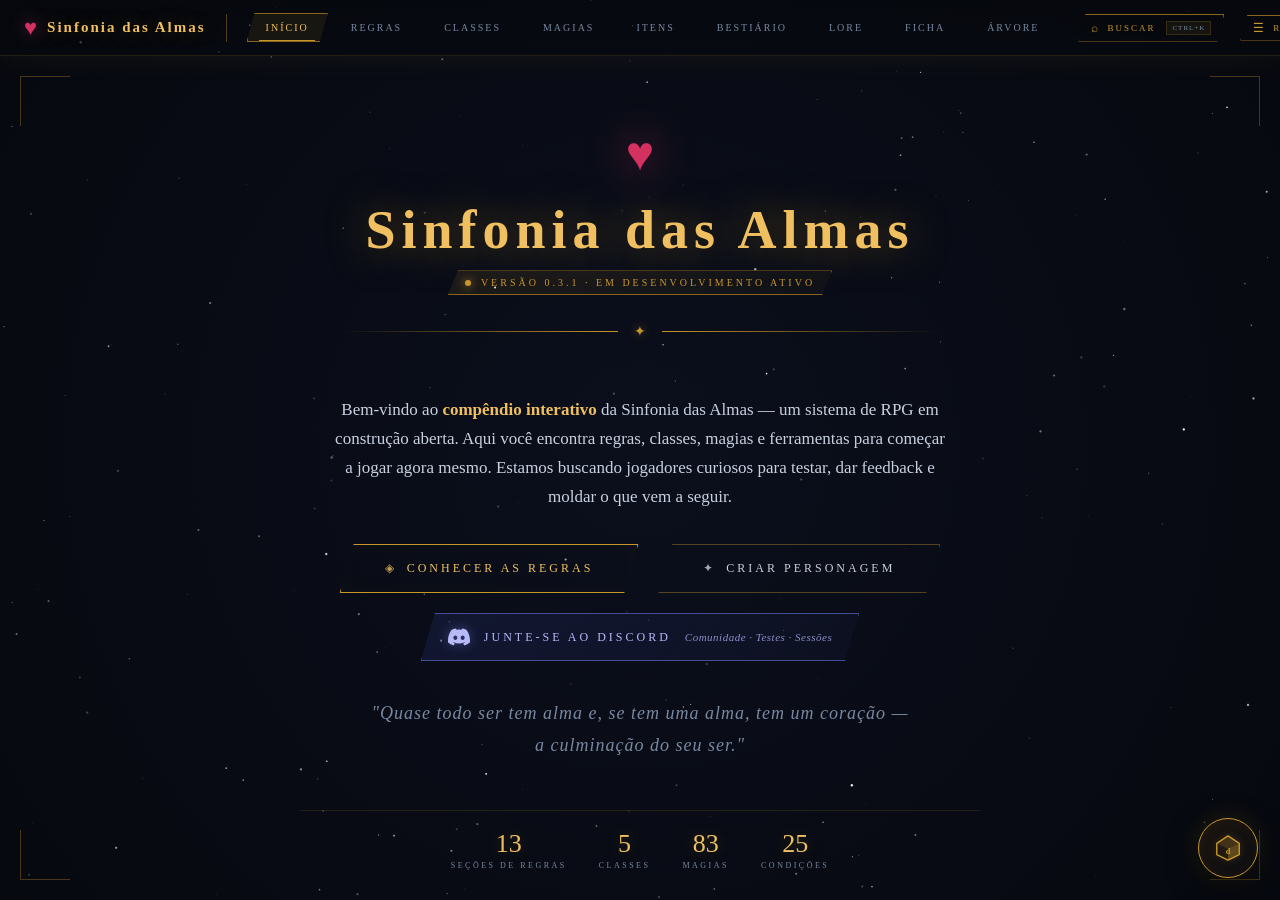
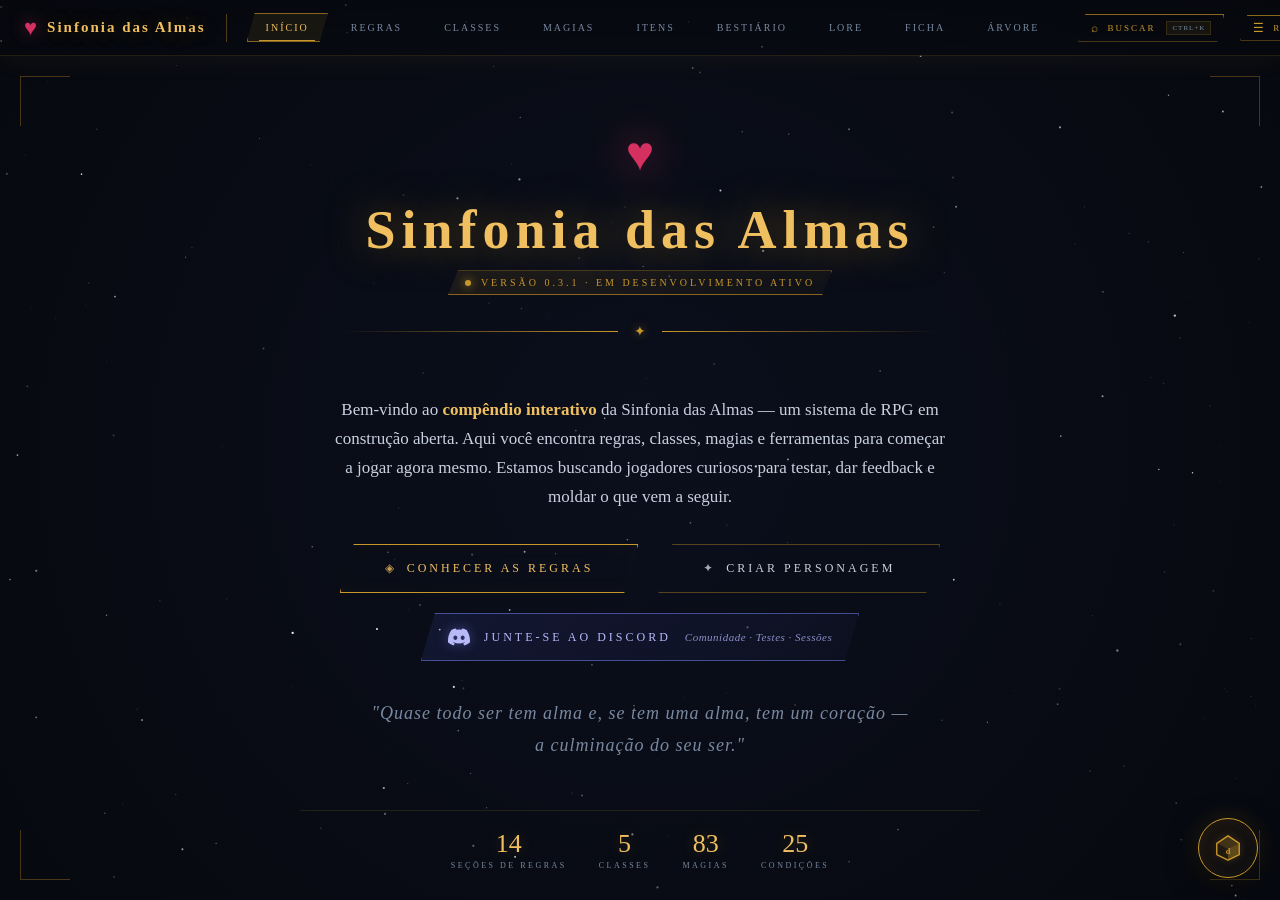
